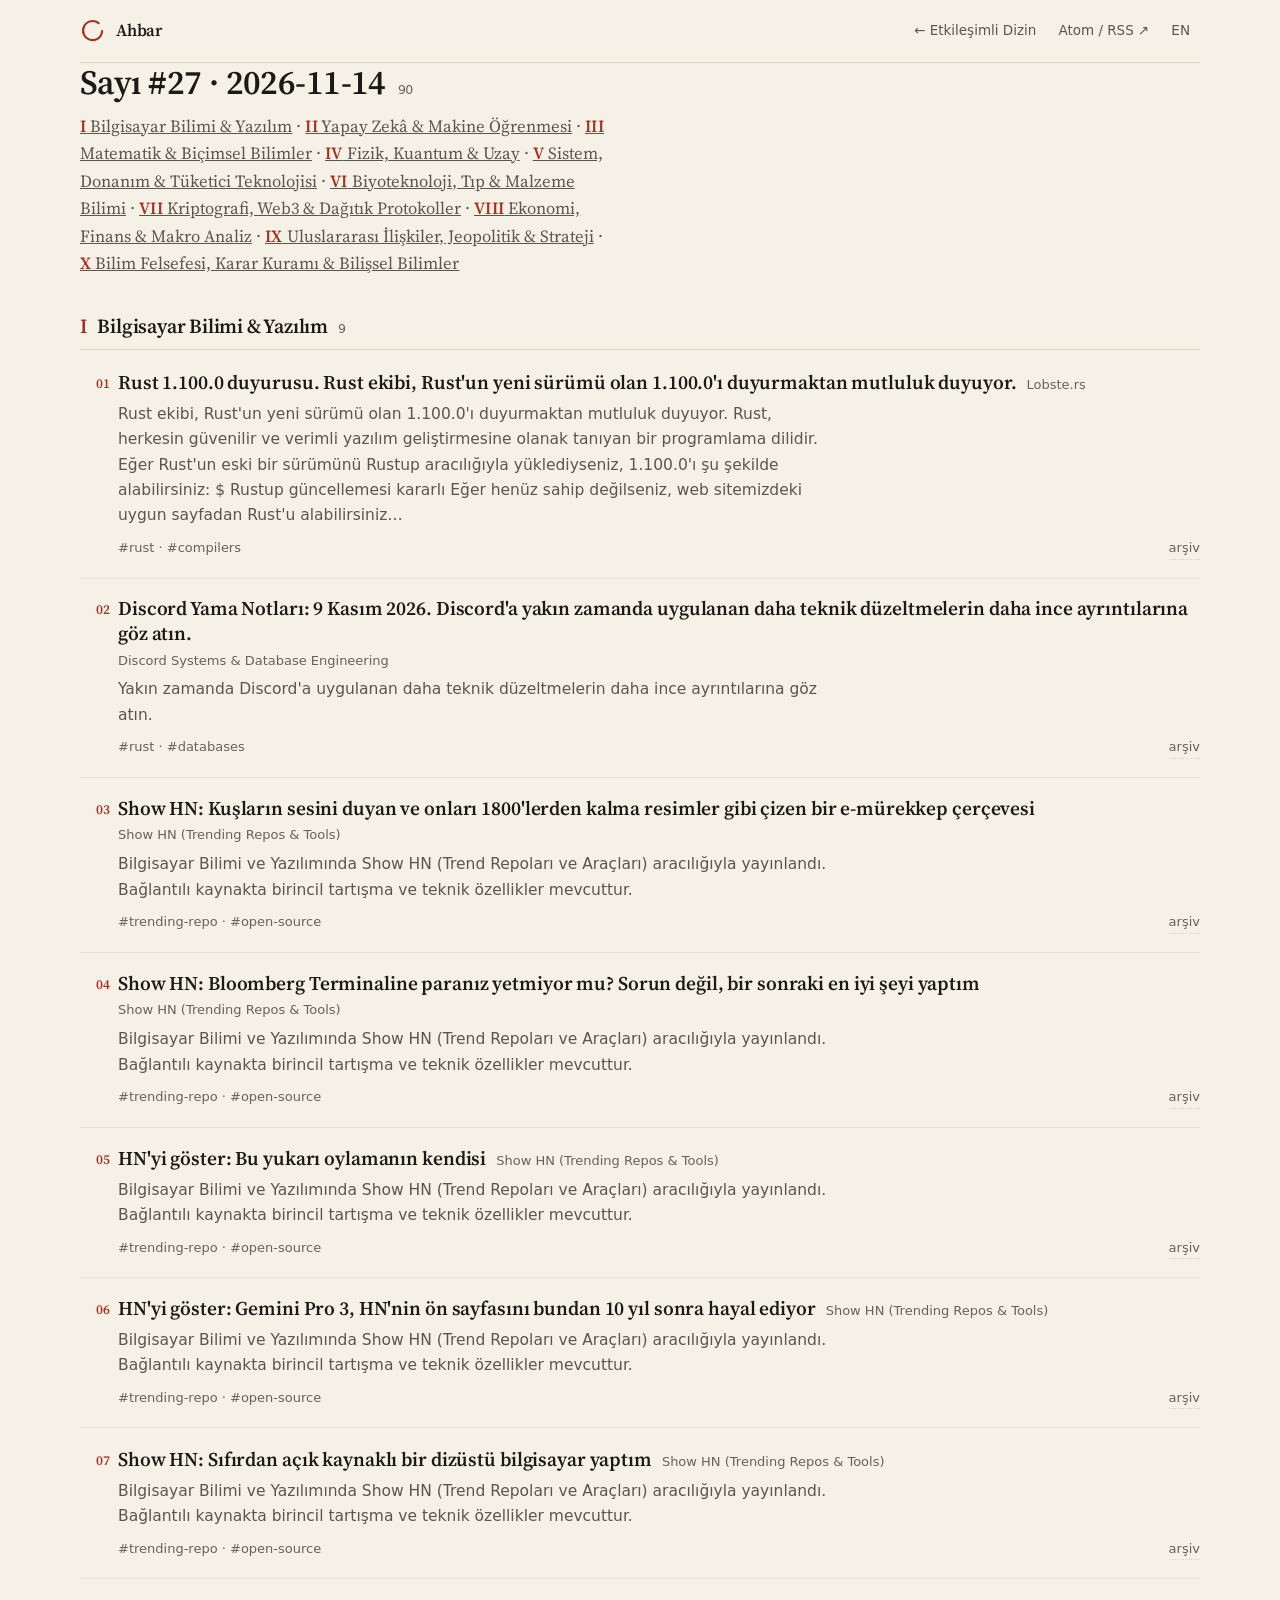
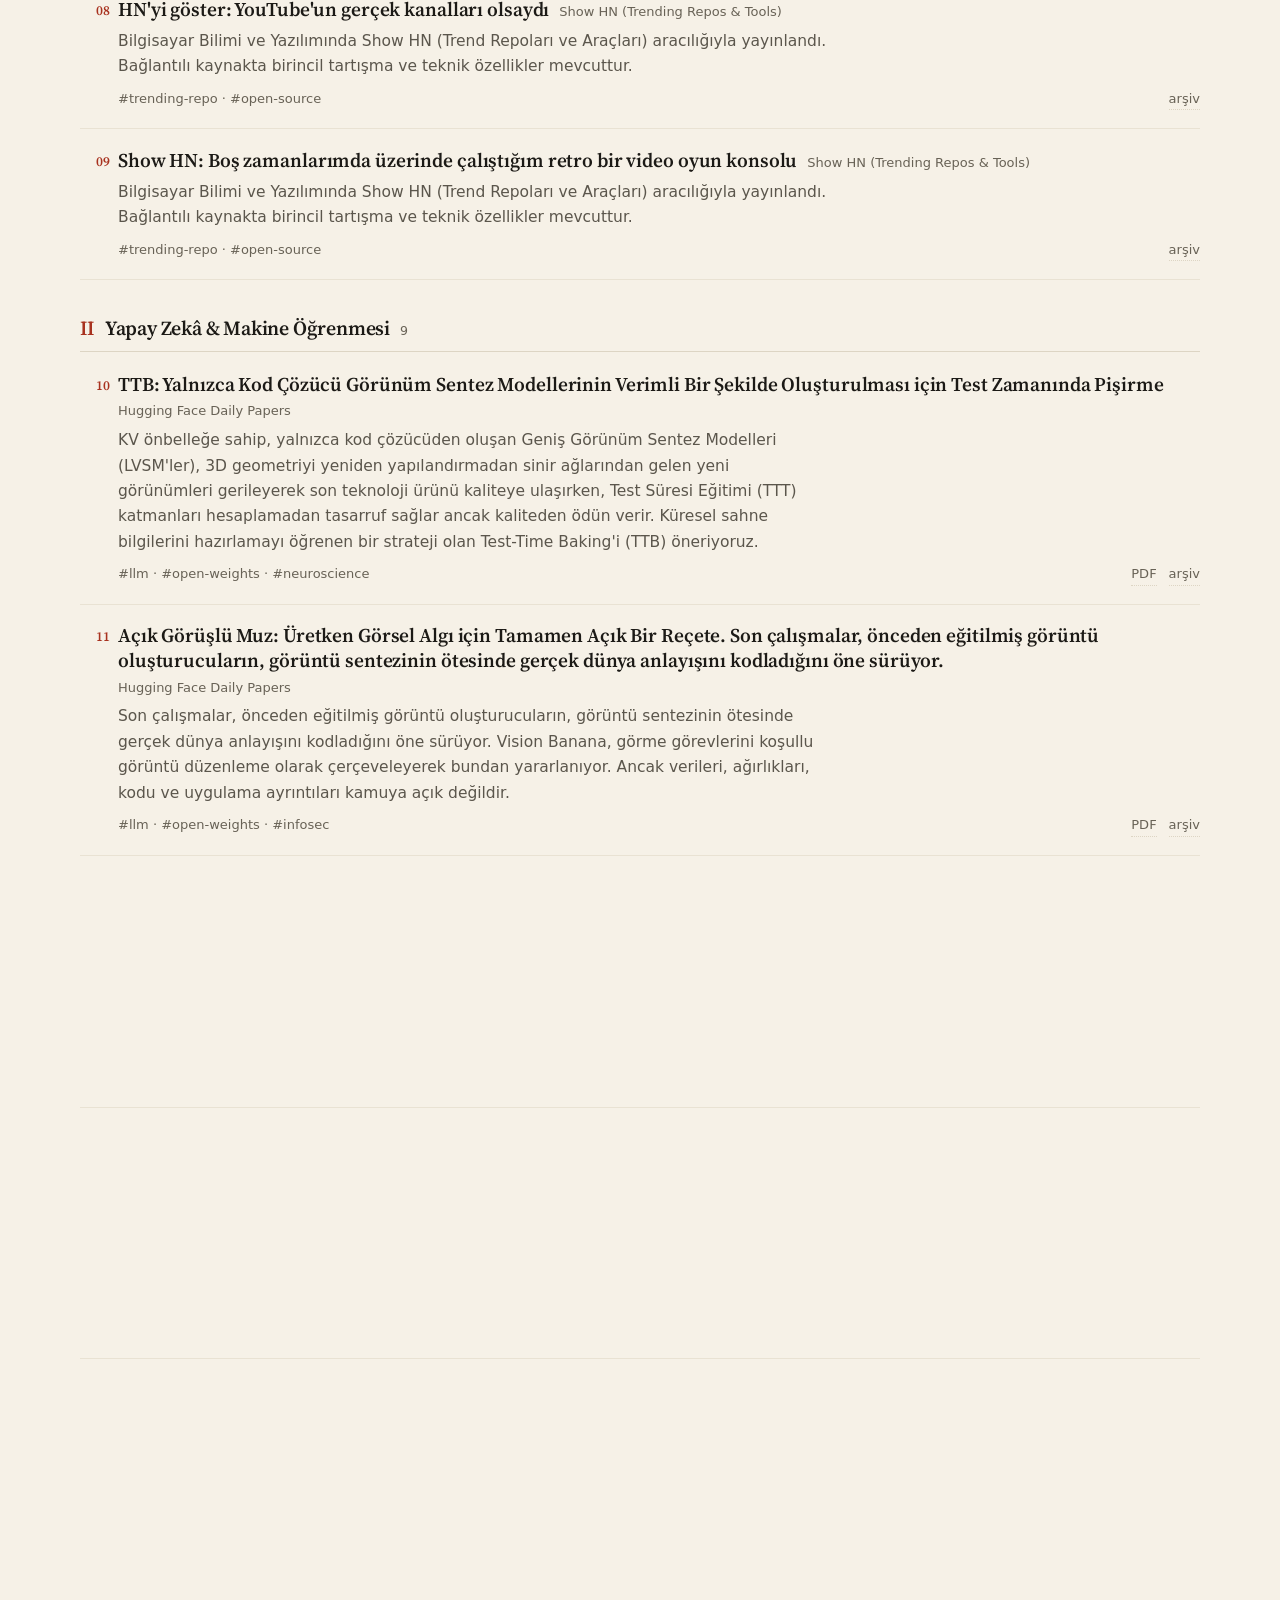
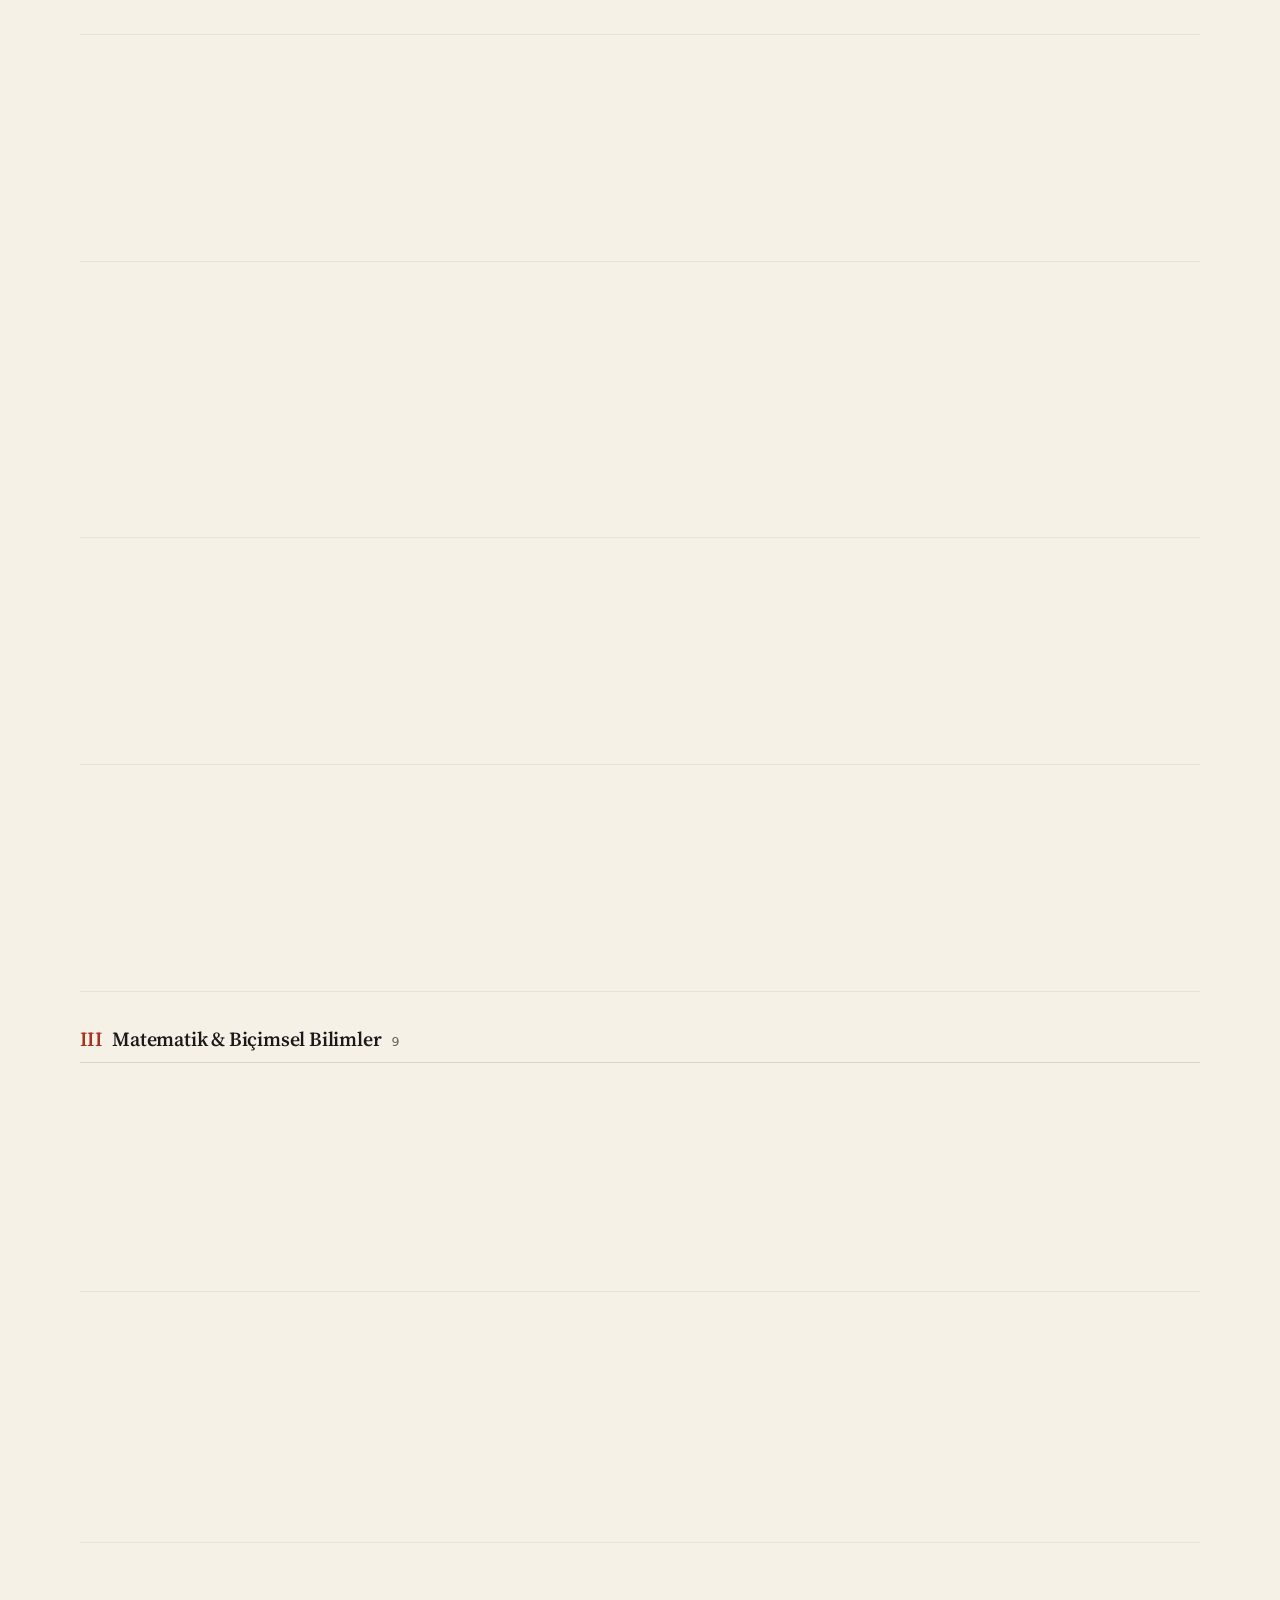
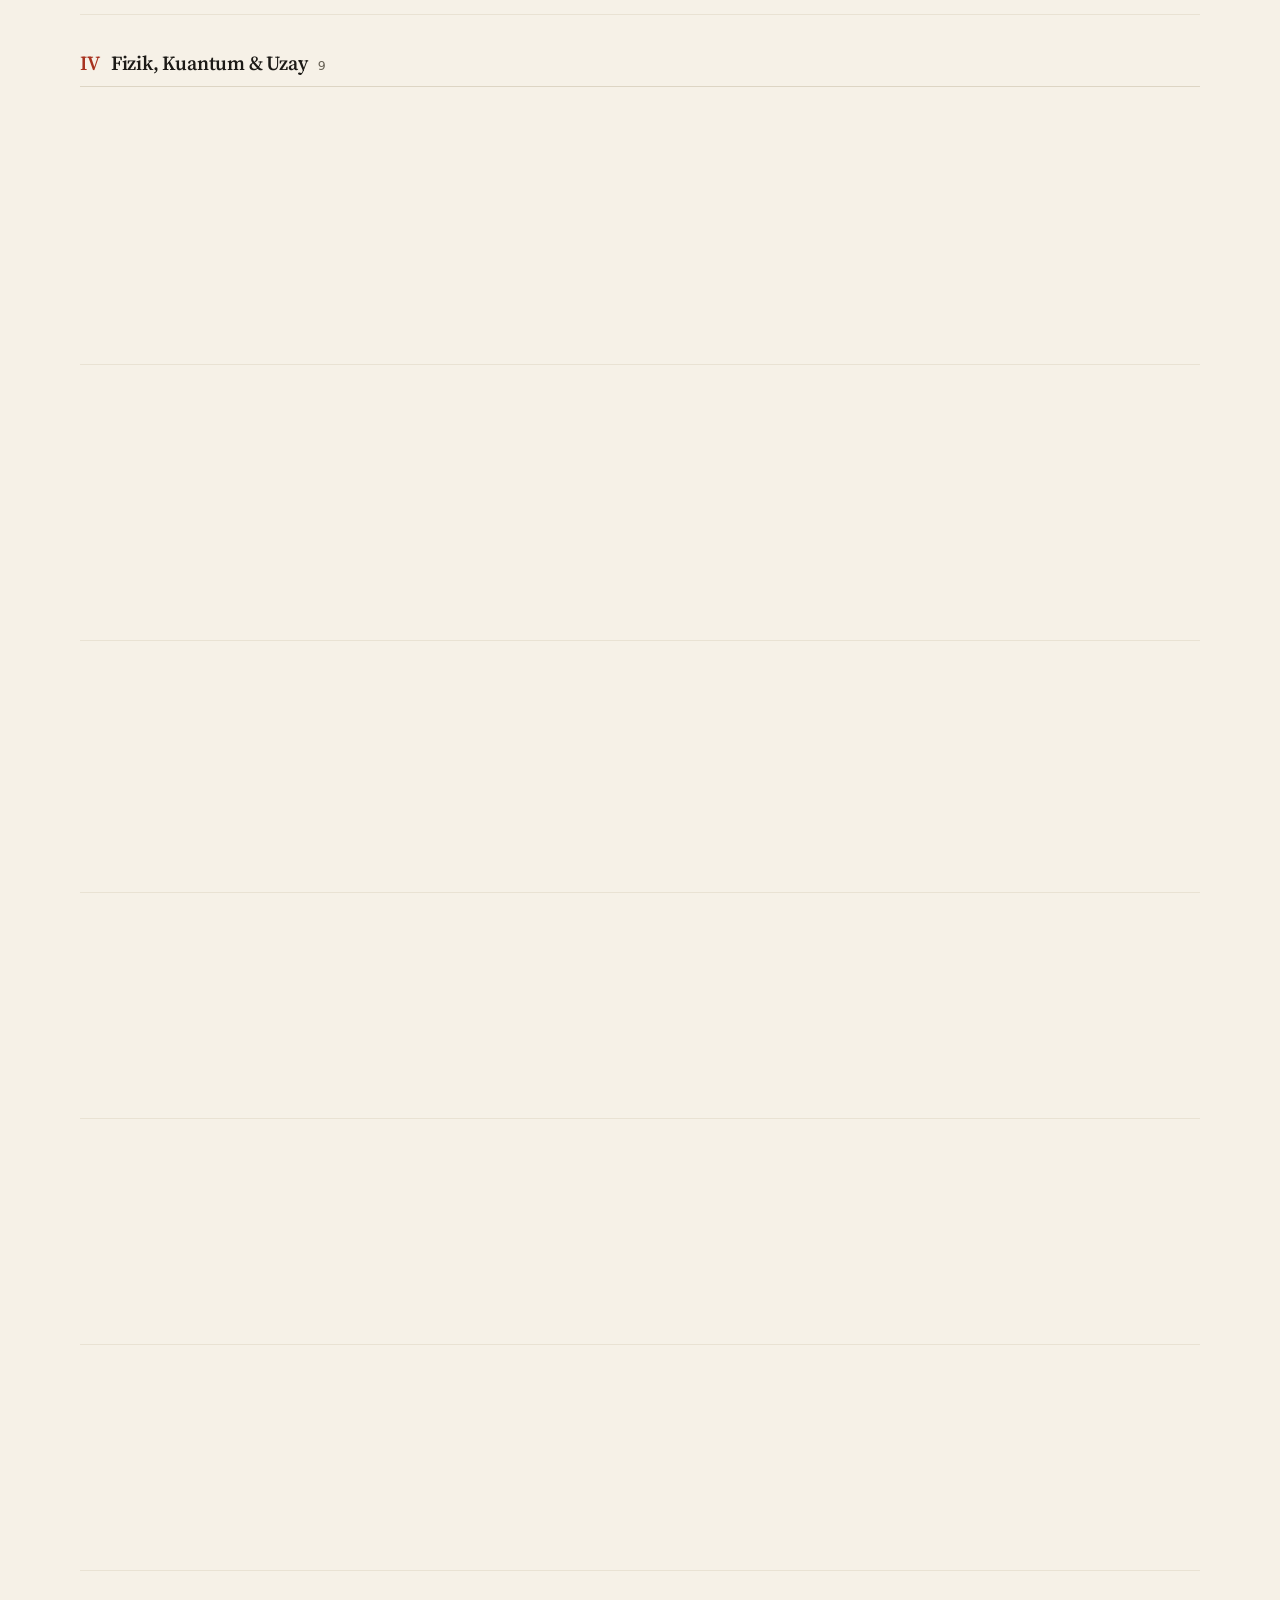
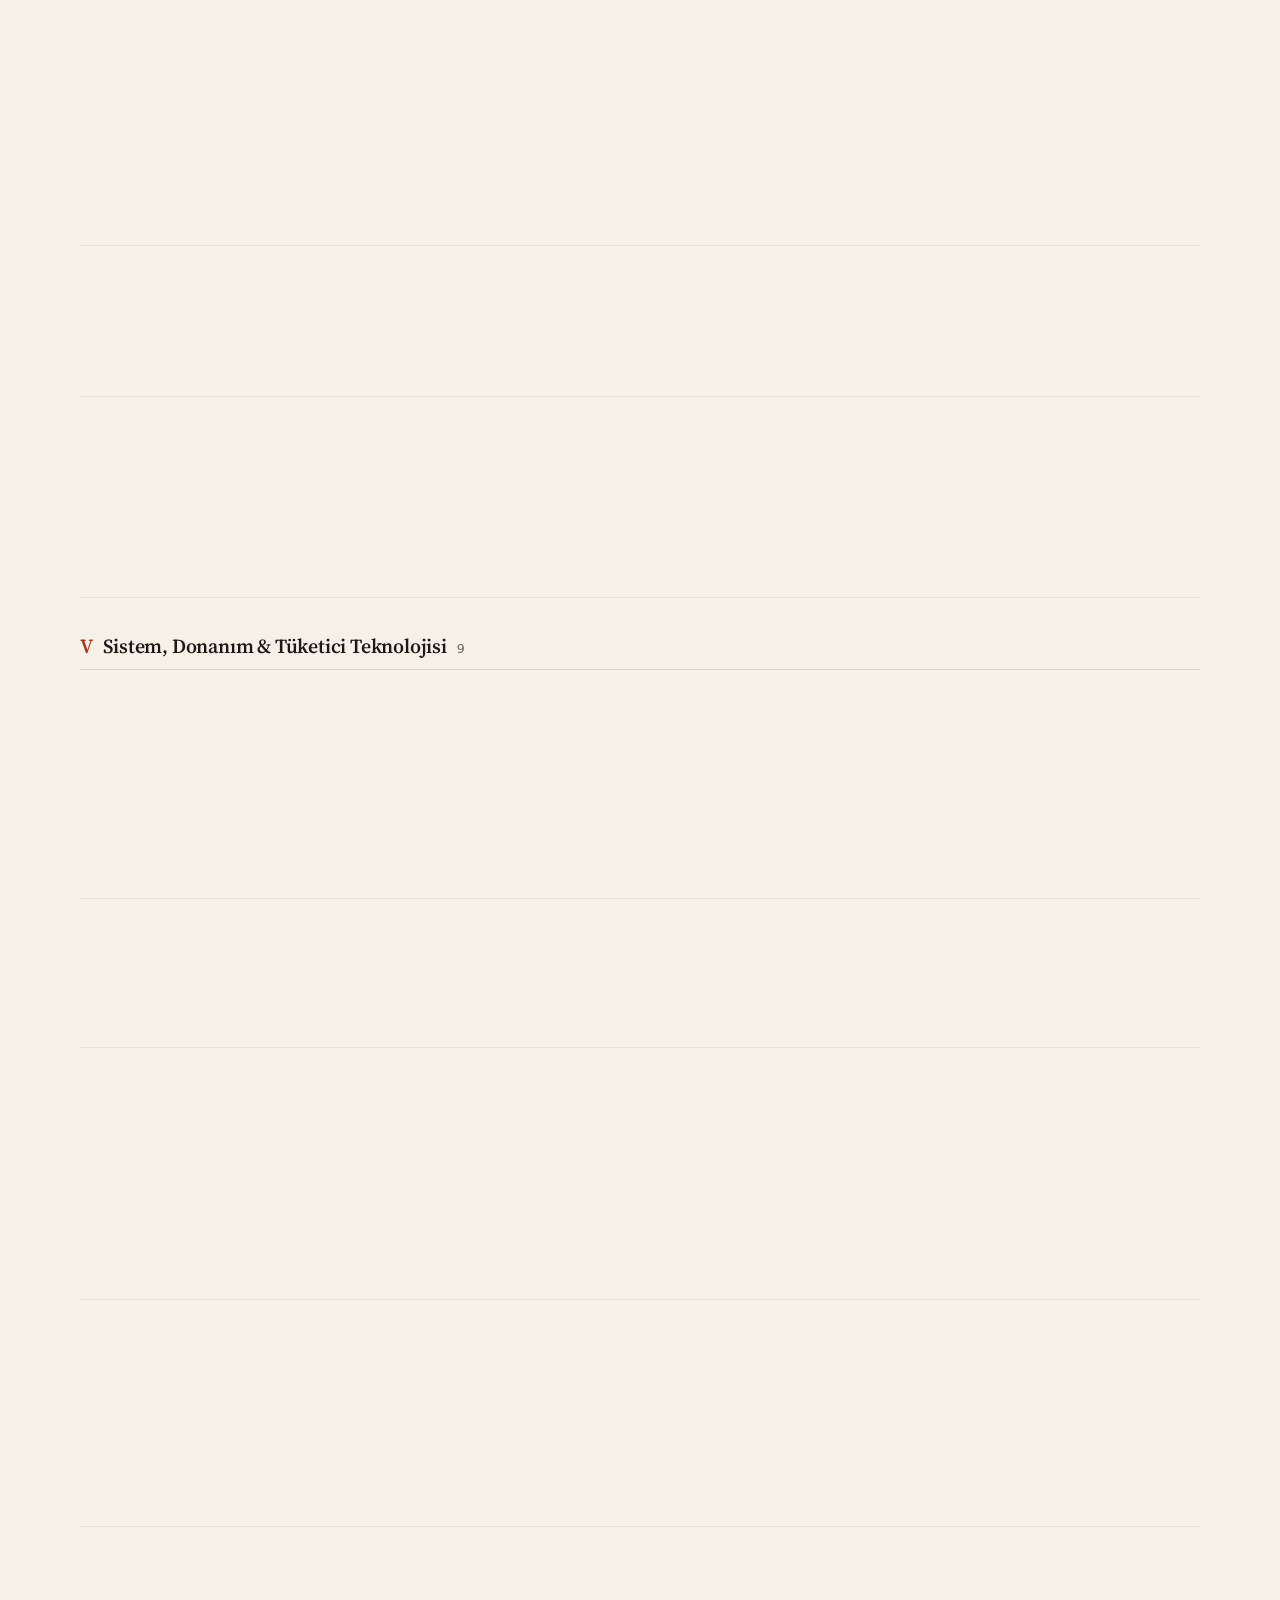
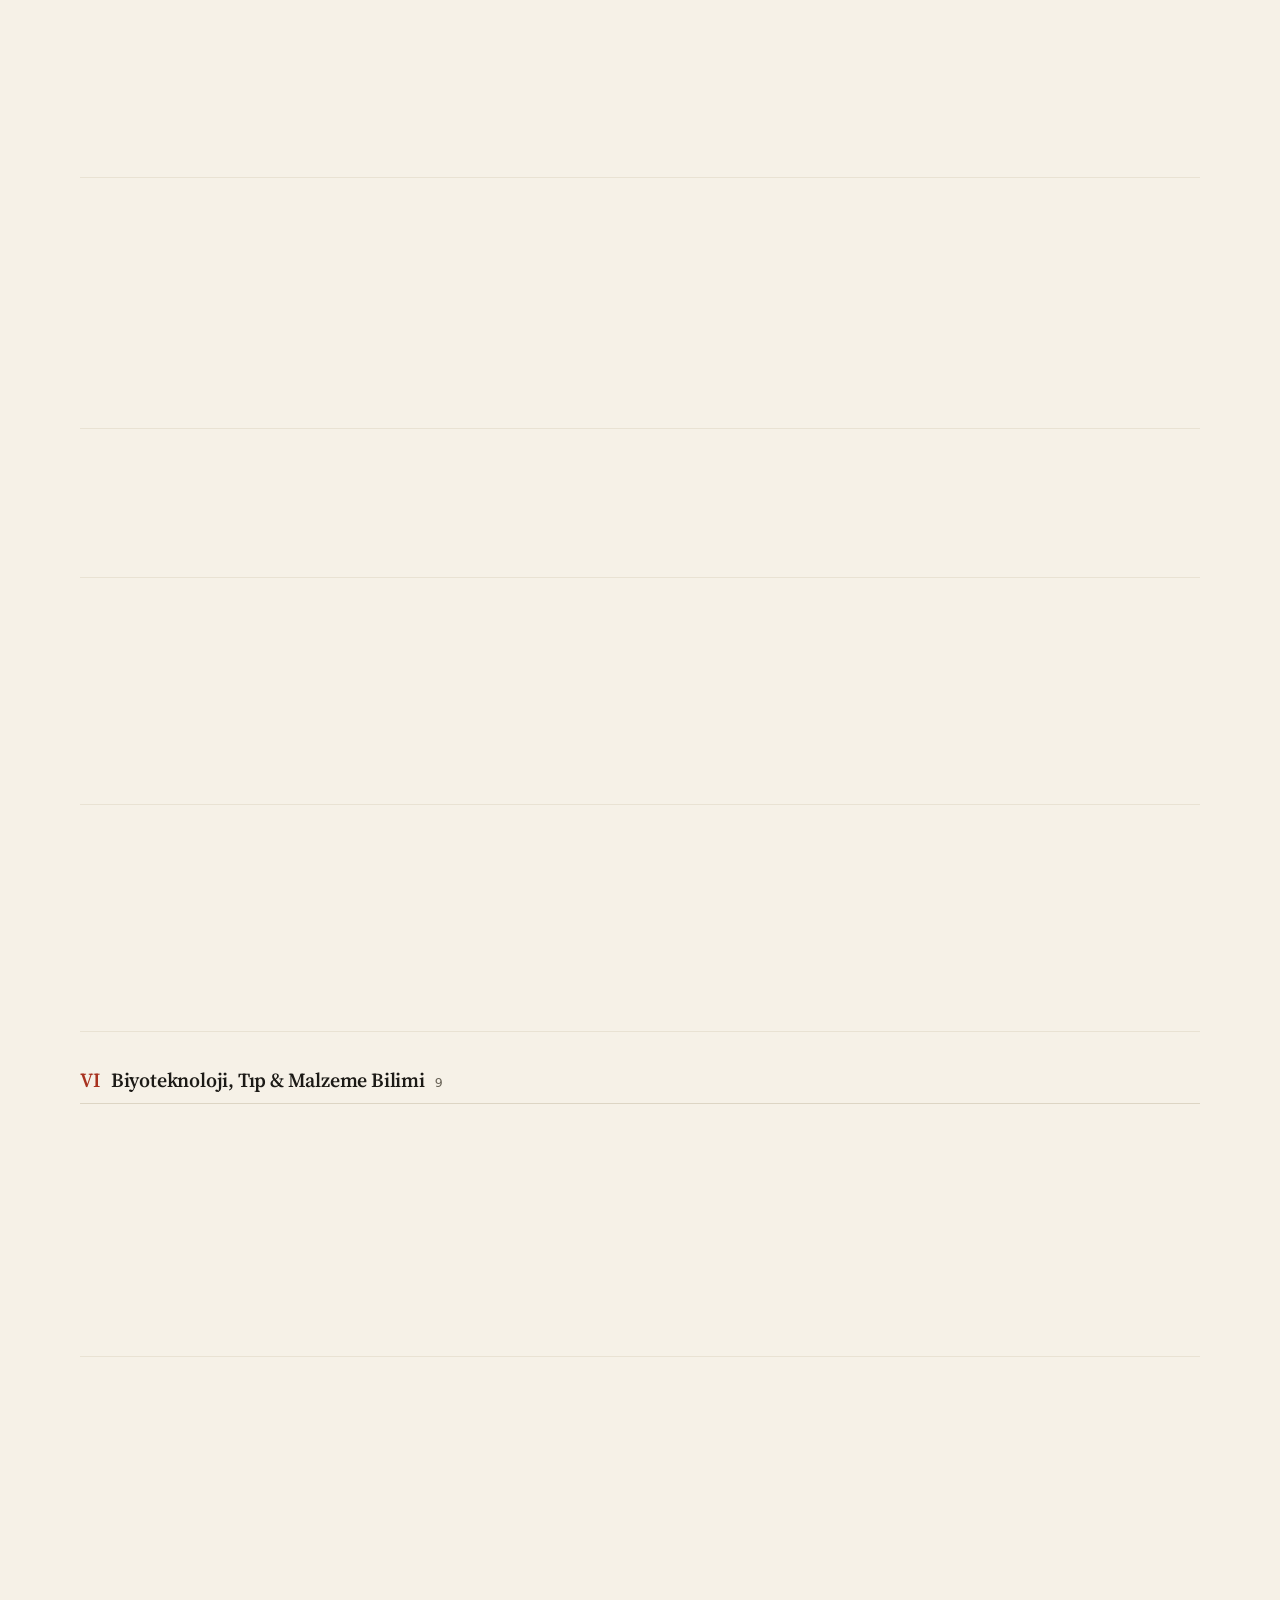
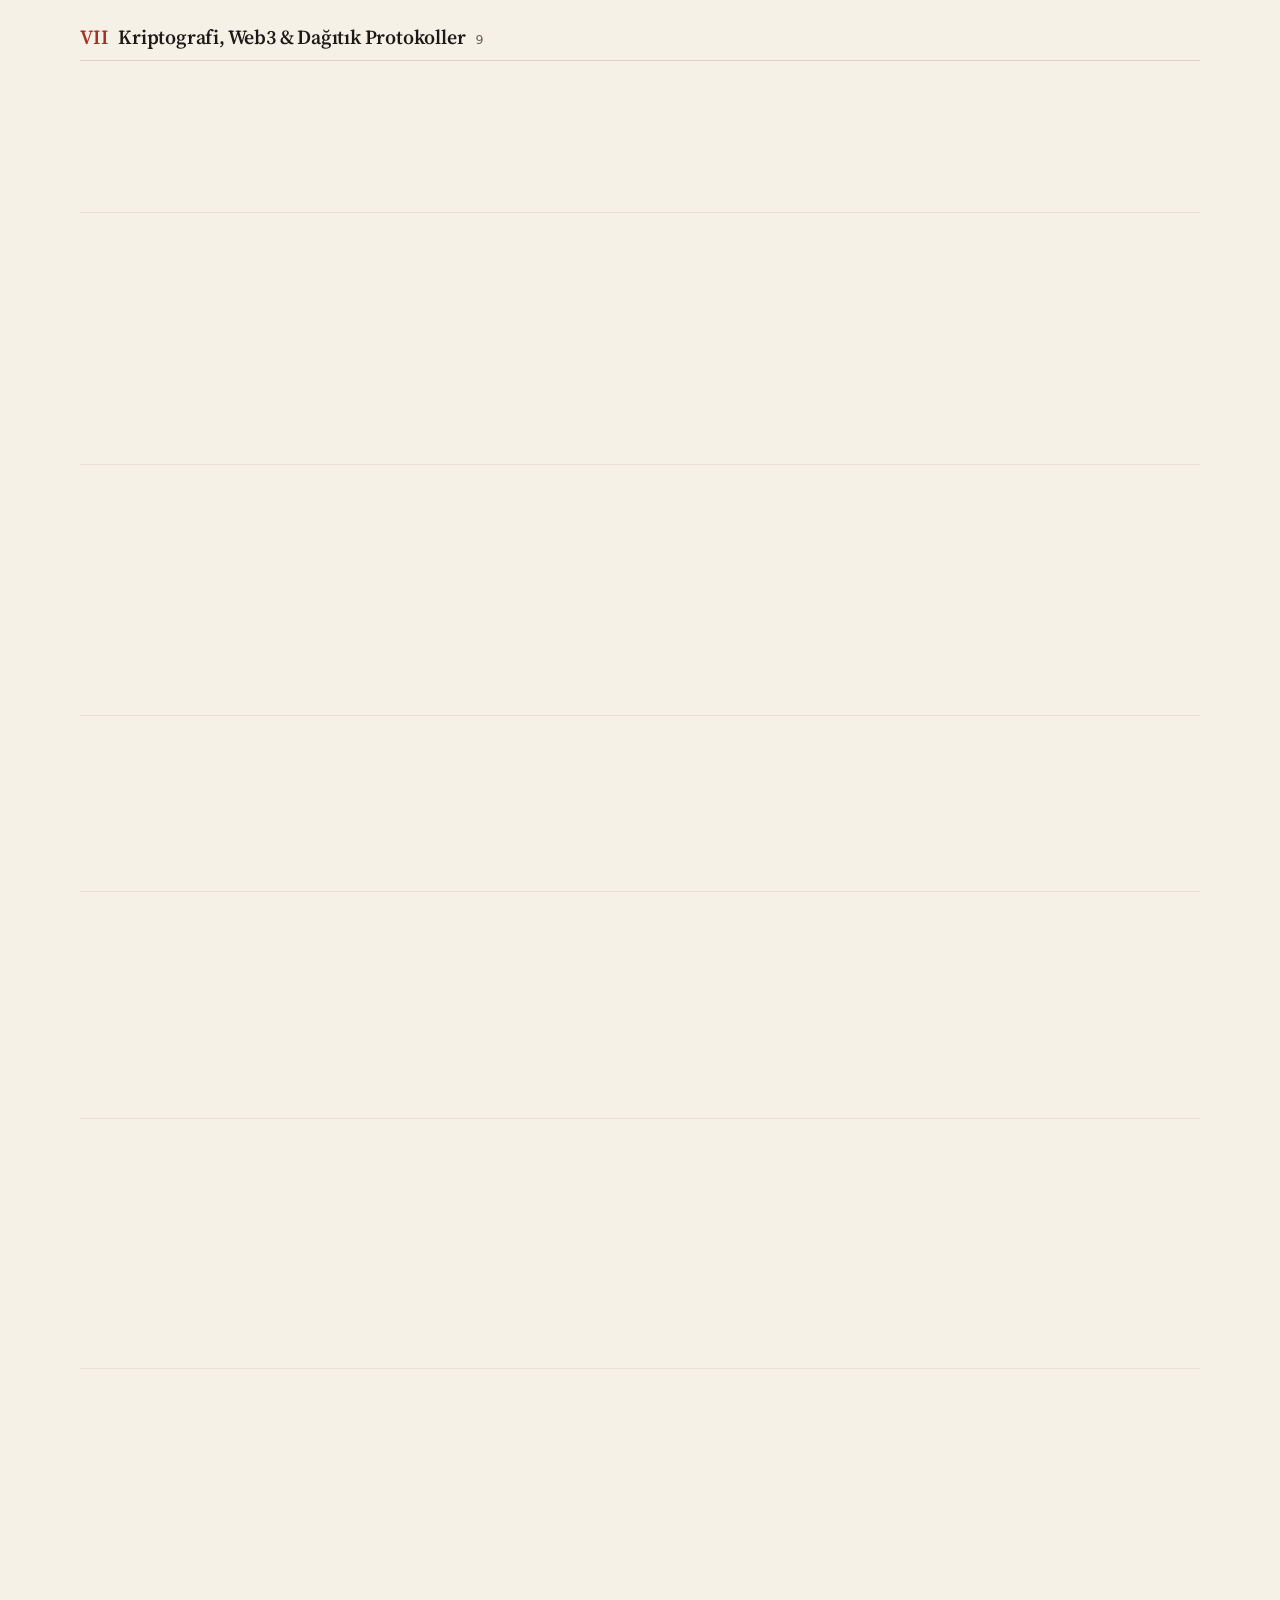
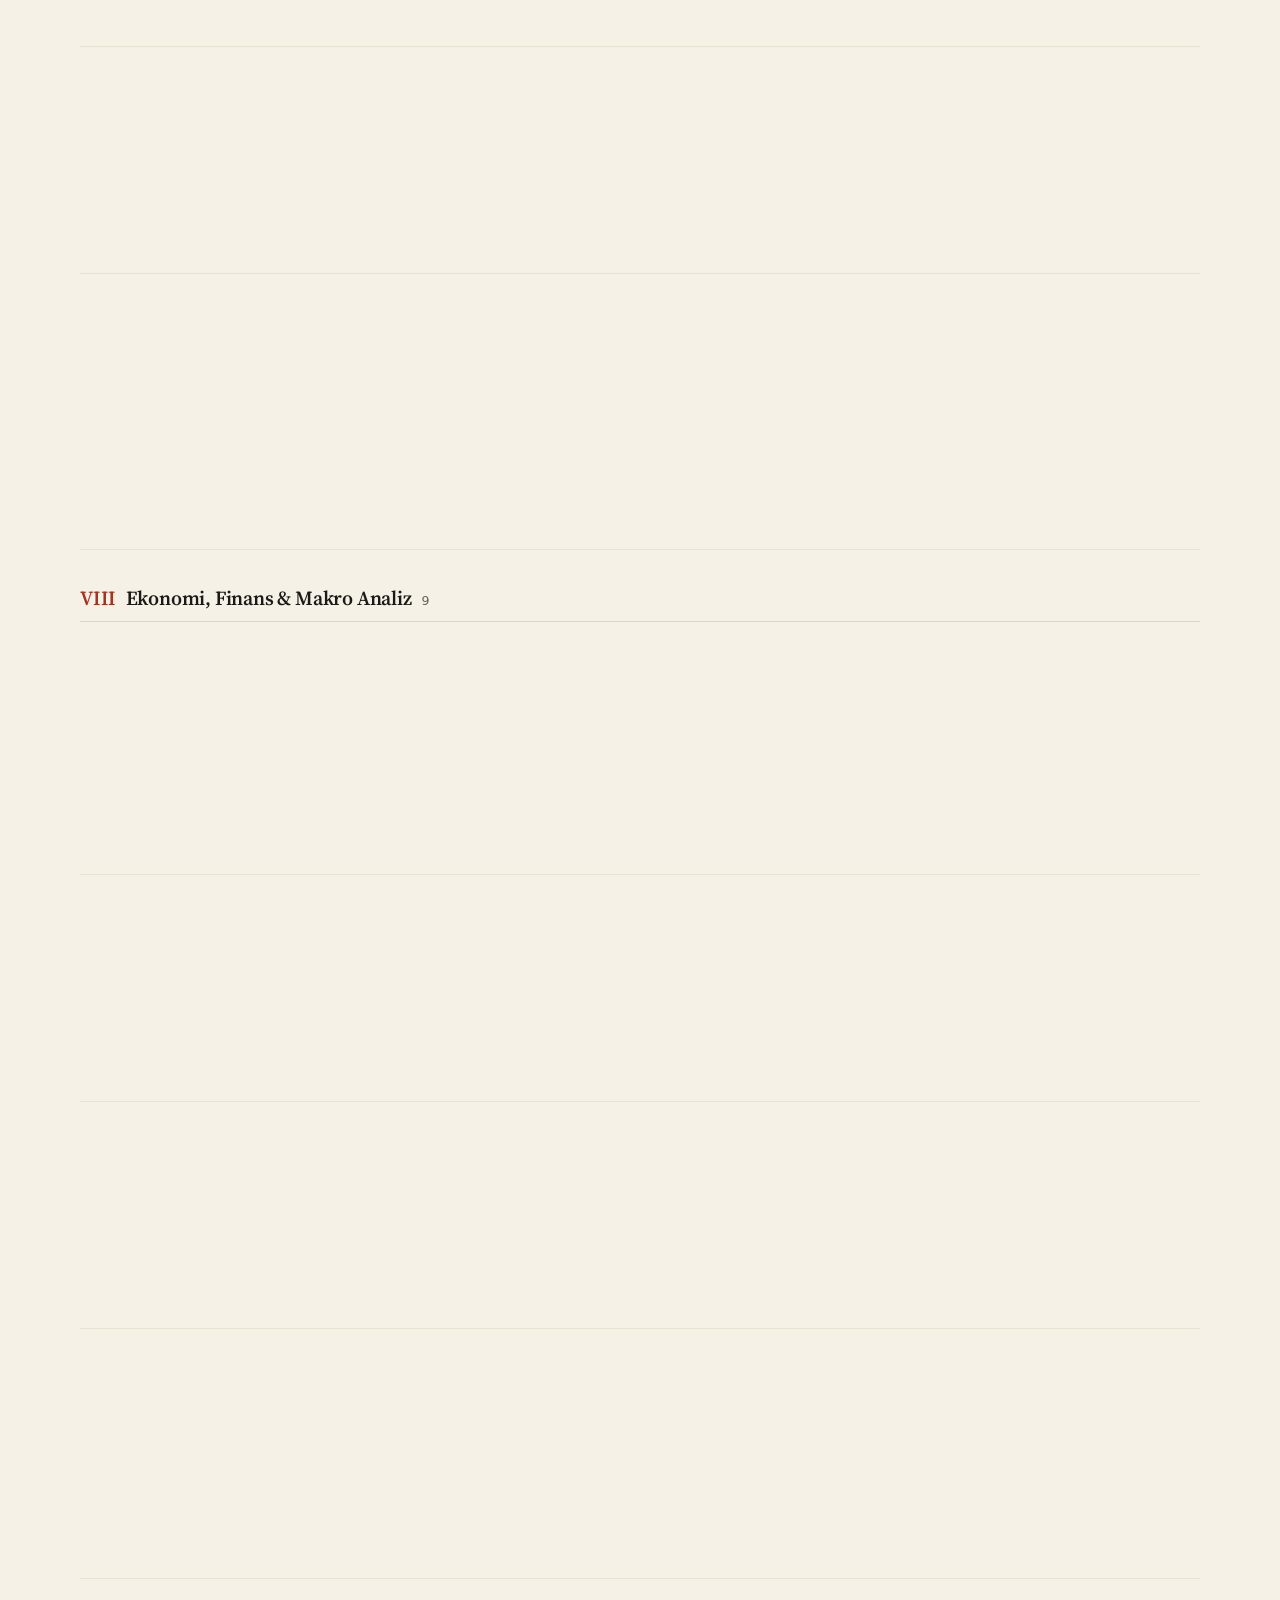
==== k/index.html @ c84d3ea6 "chore(issue): publish daily dispatch for 2026-11-14" ====
<!doctype html>
<html lang="tr" data-theme="light">
<head>
<meta charset="utf-8">
<meta name="viewport" content="width=device-width, initial-scale=1">
<meta http-equiv="Content-Security-Policy" content="default-src 'none'; style-src 'self' 'unsafe-inline'; img-src 'self' data:; font-src 'self'; object-src 'none'; base-uri 'none'">
<title>Ahbar — Sayı #27 (2026-11-14) · Düz Metin Dizini</title>
<link rel="stylesheet" href="../style.css">
</head>
<body class="calm static">
<div class="wrap">
<header class="top">
  <a class="logo" href="../?lang=tr"><svg class="enso" viewBox="0 0 60 60" aria-hidden="true"><path d="M43 12A22 22 0 1 0 51 30"/></svg><span>Ahbar</span></a>
  <nav class="acts">
    <a class="lnk" href="../?lang=tr">← Etkileşimli Dizin</a>
    <a class="lnk" href="../feed.xml">Atom / RSS ↗</a>
    <a class="lnk" href="en/">EN</a>
  </nav>
</header>

<main id="list">
<div class="fieldpage">
<h1 class="ph">Sayı #27 · 2026-11-14 <span class="n">90</span></h1>
<p class="lede"><a href="#sec-cs"><span class="rn">I</span> Bilgisayar Bilimi &amp; Yazılım</a> · <a href="#sec-ai"><span class="rn">II</span> Yapay Zekâ &amp; Makine Öğrenmesi</a> · <a href="#sec-math"><span class="rn">III</span> Matematik &amp; Biçimsel Bilimler</a> · <a href="#sec-physics"><span class="rn">IV</span> Fizik, Kuantum &amp; Uzay</a> · <a href="#sec-systems"><span class="rn">V</span> Sistem, Donanım &amp; Tüketici Teknolojisi</a> · <a href="#sec-bio"><span class="rn">VI</span> Biyoteknoloji, Tıp &amp; Malzeme Bilimi</a> · <a href="#sec-crypto"><span class="rn">VII</span> Kriptografi, Web3 &amp; Dağıtık Protokoller</a> · <a href="#sec-econ"><span class="rn">VIII</span> Ekonomi, Finans &amp; Makro Analiz</a> · <a href="#sec-geopolitics"><span class="rn">IX</span> Uluslararası İlişkiler, Jeopolitik &amp; Strateji</a> · <a href="#sec-philosophy"><span class="rn">X</span> Bilim Felsefesi, Karar Kuramı &amp; Bilişsel Bilimler</a></p>
<section id="sec-cs">
<h2 class="sh"><span class="rn">I</span> Bilgisayar Bilimi &amp; Yazılım <span class="n">9</span></h2>
<div class="recs">
<article class="rec"><div class="no">01</div><div class="rb"><div class="nm"><a class="name" href="https://blog.rust-lang.org/2026/11/12/Rust-1.100.0/" target="_blank" rel="noopener">Rust 1.100.0 duyurusu. Rust ekibi, Rust&#39;un yeni sürümü olan 1.100.0&#39;ı duyurmaktan mutluluk duyuyor.</a> <span class="host">Lobste.rs</span></div><p class="desc">Rust ekibi, Rust&#39;un yeni sürümü olan 1.100.0&#39;ı duyurmaktan mutluluk duyuyor. Rust, herkesin güvenilir ve verimli yazılım geliştirmesine olanak tanıyan bir programlama dilidir. Eğer Rust&#39;un eski bir sürümünü Rustup aracılığıyla yüklediyseniz, 1.100.0&#39;ı şu şekilde alabilirsiniz: $ Rustup güncellemesi kararlı Eğer henüz sahip değilseniz, web sitemizdeki uygun sayfadan Rust&#39;u alabilirsiniz…</p><div class="mt"><span class="itags">#rust · #compilers</span><span class="meta"><a class="arch" href="https://web.archive.org/web/*/https://blog.rust-lang.org/2026/11/12/Rust-1.100.0/" target="_blank" rel="noopener">arşiv</a></span></div></div></article>
<article class="rec"><div class="no">02</div><div class="rb"><div class="nm"><a class="name" href="https://discord.com/blog/discord-patch-notes-november-9-2026" target="_blank" rel="noopener">Discord Yama Notları: 9 Kasım 2026. Discord&#39;a yakın zamanda uygulanan daha teknik düzeltmelerin daha ince ayrıntılarına göz atın.</a> <span class="host">Discord Systems &amp; Database Engineering</span></div><p class="desc">Yakın zamanda Discord&#39;a uygulanan daha teknik düzeltmelerin daha ince ayrıntılarına göz atın.</p><div class="mt"><span class="itags">#rust · #databases</span><span class="meta"><a class="arch" href="https://web.archive.org/web/*/https://discord.com/blog/discord-patch-notes-november-9-2026" target="_blank" rel="noopener">arşiv</a></span></div></div></article>
<article class="rec"><div class="no">03</div><div class="rb"><div class="nm"><a class="name" href="https://github.com/arnegiacomo/fugleramme" target="_blank" rel="noopener">Show HN: Kuşların sesini duyan ve onları 1800&#39;lerden kalma resimler gibi çizen bir e-mürekkep çerçevesi</a> <span class="host">Show HN (Trending Repos &amp; Tools)</span></div><p class="desc">Bilgisayar Bilimi ve Yazılımında Show HN (Trend Repoları ve Araçları) aracılığıyla yayınlandı. Bağlantılı kaynakta birincil tartışma ve teknik özellikler mevcuttur.</p><div class="mt"><span class="itags">#trending-repo · #open-source</span><span class="meta"><a class="arch" href="https://web.archive.org/web/*/https://github.com/arnegiacomo/fugleramme" target="_blank" rel="noopener">arşiv</a></span></div></div></article>
<article class="rec"><div class="no">04</div><div class="rb"><div class="nm"><a class="name" href="https://github.com/DidierRLopes/GamestonkTerminal" target="_blank" rel="noopener">Show HN: Bloomberg Terminaline paranız yetmiyor mu? Sorun değil, bir sonraki en iyi şeyi yaptım</a> <span class="host">Show HN (Trending Repos &amp; Tools)</span></div><p class="desc">Bilgisayar Bilimi ve Yazılımında Show HN (Trend Repoları ve Araçları) aracılığıyla yayınlandı. Bağlantılı kaynakta birincil tartışma ve teknik özellikler mevcuttur.</p><div class="mt"><span class="itags">#trending-repo · #open-source</span><span class="meta"><a class="arch" href="https://web.archive.org/web/*/https://github.com/DidierRLopes/GamestonkTerminal" target="_blank" rel="noopener">arşiv</a></span></div></div></article>
<article class="rec"><div class="no">05</div><div class="rb"><div class="nm"><a class="name" href="http://news.ycombinator.com/vote?for=3742902&amp;dir=up&amp;whence=%6e%65%77%65%73%74" target="_blank" rel="noopener">HN&#39;yi göster: Bu yukarı oylamanın kendisi</a> <span class="host">Show HN (Trending Repos &amp; Tools)</span></div><p class="desc">Bilgisayar Bilimi ve Yazılımında Show HN (Trend Repoları ve Araçları) aracılığıyla yayınlandı. Bağlantılı kaynakta birincil tartışma ve teknik özellikler mevcuttur.</p><div class="mt"><span class="itags">#trending-repo · #open-source</span><span class="meta"><a class="arch" href="https://web.archive.org/web/*/http://news.ycombinator.com/vote?for=3742902&amp;dir=up&amp;whence=%6e%65%77%65%73%74" target="_blank" rel="noopener">arşiv</a></span></div></div></article>
<article class="rec"><div class="no">06</div><div class="rb"><div class="nm"><a class="name" href="https://dosaygo-studio.github.io/hn-front-page-2035/news" target="_blank" rel="noopener">HN&#39;yi göster: Gemini Pro 3, HN&#39;nin ön sayfasını bundan 10 yıl sonra hayal ediyor</a> <span class="host">Show HN (Trending Repos &amp; Tools)</span></div><p class="desc">Bilgisayar Bilimi ve Yazılımında Show HN (Trend Repoları ve Araçları) aracılığıyla yayınlandı. Bağlantılı kaynakta birincil tartışma ve teknik özellikler mevcuttur.</p><div class="mt"><span class="itags">#trending-repo · #open-source</span><span class="meta"><a class="arch" href="https://web.archive.org/web/*/https://dosaygo-studio.github.io/hn-front-page-2035/news" target="_blank" rel="noopener">arşiv</a></span></div></div></article>
<article class="rec"><div class="no">07</div><div class="rb"><div class="nm"><a class="name" href="https://www.byran.ee/posts/creation/" target="_blank" rel="noopener">Show HN: Sıfırdan açık kaynaklı bir dizüstü bilgisayar yaptım</a> <span class="host">Show HN (Trending Repos &amp; Tools)</span></div><p class="desc">Bilgisayar Bilimi ve Yazılımında Show HN (Trend Repoları ve Araçları) aracılığıyla yayınlandı. Bağlantılı kaynakta birincil tartışma ve teknik özellikler mevcuttur.</p><div class="mt"><span class="itags">#trending-repo · #open-source</span><span class="meta"><a class="arch" href="https://web.archive.org/web/*/https://www.byran.ee/posts/creation/" target="_blank" rel="noopener">arşiv</a></span></div></div></article>
<article class="rec"><div class="no">08</div><div class="rb"><div class="nm"><a class="name" href="https://ytch.xyz" target="_blank" rel="noopener">HN&#39;yi göster: YouTube&#39;un gerçek kanalları olsaydı</a> <span class="host">Show HN (Trending Repos &amp; Tools)</span></div><p class="desc">Bilgisayar Bilimi ve Yazılımında Show HN (Trend Repoları ve Araçları) aracılığıyla yayınlandı. Bağlantılı kaynakta birincil tartışma ve teknik özellikler mevcuttur.</p><div class="mt"><span class="itags">#trending-repo · #open-source</span><span class="meta"><a class="arch" href="https://web.archive.org/web/*/https://ytch.xyz" target="_blank" rel="noopener">arşiv</a></span></div></div></article>
<article class="rec"><div class="no">09</div><div class="rb"><div class="nm"><a class="name" href="https://internalregister.github.io/2019/03/14/Homebrew-Console.html" target="_blank" rel="noopener">Show HN: Boş zamanlarımda üzerinde çalıştığım retro bir video oyun konsolu</a> <span class="host">Show HN (Trending Repos &amp; Tools)</span></div><p class="desc">Bilgisayar Bilimi ve Yazılımında Show HN (Trend Repoları ve Araçları) aracılığıyla yayınlandı. Bağlantılı kaynakta birincil tartışma ve teknik özellikler mevcuttur.</p><div class="mt"><span class="itags">#trending-repo · #open-source</span><span class="meta"><a class="arch" href="https://web.archive.org/web/*/https://internalregister.github.io/2019/03/14/Homebrew-Console.html" target="_blank" rel="noopener">arşiv</a></span></div></div></article>
</div>
</section>
<section id="sec-ai">
<h2 class="sh"><span class="rn">II</span> Yapay Zekâ &amp; Makine Öğrenmesi <span class="n">9</span></h2>
<div class="recs">
<article class="rec"><div class="no">10</div><div class="rb"><div class="nm"><a class="name" href="https://arxiv.org/abs/2611.17331" target="_blank" rel="noopener">TTB: Yalnızca Kod Çözücü Görünüm Sentez Modellerinin Verimli Bir Şekilde Oluşturulması için Test Zamanında Pişirme</a> <span class="host">Hugging Face Daily Papers</span></div><p class="desc">KV önbelleğe sahip, yalnızca kod çözücüden oluşan Geniş Görünüm Sentez Modelleri (LVSM&#39;ler), 3D geometriyi yeniden yapılandırmadan sinir ağlarından gelen yeni görünümleri gerileyerek son teknoloji ürünü kaliteye ulaşırken, Test Süresi Eğitimi (TTT) katmanları hesaplamadan tasarruf sağlar ancak kaliteden ödün verir. Küresel sahne bilgilerini hazırlamayı öğrenen bir strateji olan Test-Time Baking&#39;i (TTB) öneriyoruz.</p><div class="mt"><span class="itags">#llm · #open-weights · #neuroscience</span><span class="meta"><a class="arch" href="https://arxiv.org/pdf/2611.17331.pdf" target="_blank" rel="noopener">PDF</a><a class="arch" href="https://web.archive.org/web/*/https://arxiv.org/abs/2611.17331" target="_blank" rel="noopener">arşiv</a></span></div></div></article>
<article class="rec"><div class="no">11</div><div class="rb"><div class="nm"><a class="name" href="https://arxiv.org/abs/2611.15844" target="_blank" rel="noopener">Açık Görüşlü Muz: Üretken Görsel Algı için Tamamen Açık Bir Reçete. Son çalışmalar, önceden eğitilmiş görüntü oluşturucuların, görüntü sentezinin ötesinde gerçek dünya anlayışını kodladığını öne sürüyor.</a> <span class="host">Hugging Face Daily Papers</span></div><p class="desc">Son çalışmalar, önceden eğitilmiş görüntü oluşturucuların, görüntü sentezinin ötesinde gerçek dünya anlayışını kodladığını öne sürüyor. Vision Banana, görme görevlerini koşullu görüntü düzenleme olarak çerçeveleyerek bundan yararlanıyor. Ancak verileri, ağırlıkları, kodu ve uygulama ayrıntıları kamuya açık değildir.</p><div class="mt"><span class="itags">#llm · #open-weights · #infosec</span><span class="meta"><a class="arch" href="https://arxiv.org/pdf/2611.15844.pdf" target="_blank" rel="noopener">PDF</a><a class="arch" href="https://web.archive.org/web/*/https://arxiv.org/abs/2611.15844" target="_blank" rel="noopener">arşiv</a></span></div></div></article>
<article class="rec"><div class="no">12</div><div class="rb"><div class="nm"><a class="name" href="https://arxiv.org/abs/2611.17167" target="_blank" rel="noopener">Aktör mü, Hakim mi, Öğretmen mi? Uzun Ufuk Ajanlarında Karar Modellerini Anlamak</a> <span class="host">Hugging Face Daily Papers</span></div><p class="desc">Karar modelleri, bir soruyu, her biri için olasılığa sahip seçenekler arasından seçim yapmak gibi yazılı bir çıktıyla yanıtlar; böylece bir model, bir aracının eylemlerini seçebilir, önceden gerçekleştirilen eylemleri değerlendirebilir veya pekiştirmeli öğrenmeyle bir politikayı öğretmek için her eylemi puanlayabilir. Önceki çalışmalar, onları esas olarak aktörler olarak incelemiş ve yararlılıklarını ne kadar iyi hareket ettiklerine göre değerlendirmişti. Biz soruyoruz…</p><div class="mt"><span class="itags">#llm · #open-weights · #agents · #reinforcement-learning</span><span class="meta"><a class="arch" href="https://arxiv.org/pdf/2611.17167.pdf" target="_blank" rel="noopener">PDF</a><a class="arch" href="https://web.archive.org/web/*/https://arxiv.org/abs/2611.17167" target="_blank" rel="noopener">arşiv</a></span></div></div></article>
<article class="rec"><div class="no">13</div><div class="rb"><div class="nm"><a class="name" href="https://arxiv.org/abs/2611.17060" target="_blank" rel="noopener">Ropedia Xperience 2: Fiziksel Yapay Zeka Ortamlarını ve Davranışlarını Ölçeklendirmek için Altın Standart</a> <span class="host">Hugging Face Daily Papers</span></div><p class="desc">GPT-6 Astra ve Claude Fable 5.1 gibi büyük temel modellerinin yakın zamanda robotları doğrudan görsel gözlemlerle kontrol ettiği gösterildi. Yine de gerçek dünya ortamlarında uzun vadeli, temas açısından zengin görevlerde kırılgan kalırlar. Daha fazla ilerleme iki tamamlayıcı kaynağa bağlıdır: görevlerin nasıl yerine getirildiğini denetleyen insan davranışının gösterilmesi.</p><div class="mt"><span class="itags">#llm · #open-weights · #robotics</span><span class="meta"><a class="arch" href="https://arxiv.org/pdf/2611.17060.pdf" target="_blank" rel="noopener">PDF</a><a class="arch" href="https://web.archive.org/web/*/https://arxiv.org/abs/2611.17060" target="_blank" rel="noopener">arşiv</a></span></div></div></article>
<article class="rec"><div class="no">14</div><div class="rb"><div class="nm"><a class="name" href="https://arxiv.org/abs/2611.17334" target="_blank" rel="noopener">Çok Modlu Görüntü Kodlamanın Ayrıştırılması. Çok modlu dil modellerinin görsel girdiyi nasıl kodlaması gerektiği tartışmayı sürdürüyor.</a> <span class="host">Hugging Face Daily Papers</span></div><p class="desc">Çok modlu dil modellerinin görsel girdiyi nasıl kodlaması gerektiği tartışmayı sürdürüyor. Çoğu model önceden eğitilmiş bir görüntü kodlayıcı kullanırken, bazı yeni tarifler kodlayıcıyı dil modeliyle sıfırdan eğitiyor veya tamamen kaldırıyor. Görüntü kodlayıcılar üç tasarım seçeneğini bir araya getirir: yukarı yönlü ön eğitimden önce görsel, özel görüntü kapasitesi ve ön…</p><div class="mt"><span class="itags">#llm · #open-weights · #clean-tech</span><span class="meta"><a class="arch" href="https://arxiv.org/pdf/2611.17334.pdf" target="_blank" rel="noopener">PDF</a><a class="arch" href="https://web.archive.org/web/*/https://arxiv.org/abs/2611.17334" target="_blank" rel="noopener">arşiv</a></span></div></div></article>
<article class="rec"><div class="no">15</div><div class="rb"><div class="nm"><a class="name" href="https://arxiv.org/abs/2611.16905" target="_blank" rel="noopener">Pratik ve Ölçeklenebilir SABUN için Faktörlü Tek Taraflı Adam-Moment</a> <span class="host">Hugging Face Daily Papers</span></div><p class="desc">İkinci dereceden optimize ediciler (örneğin, Şampuan, SOAP), Adam/AdamW&#39;ye cazip alternatifler olarak ortaya çıktı ve transformatör eğitiminde AdamW&#39;dan daha hızlı adım başına yakınsama vaat ediyor. Bununla birlikte, uygulamada hala maliyetli olmaya devam ediyorlar ve SOAP bile hala önemli miktarda optimize edici durum belleği ve öz bileşim ek yükü ödüyor. SOAP&#39;ın faydalarının artırılıp artırılamayacağını soruyoruz.</p><div class="mt"><span class="itags">#llm · #open-weights</span><span class="meta"><a class="arch" href="https://arxiv.org/pdf/2611.16905.pdf" target="_blank" rel="noopener">PDF</a><a class="arch" href="https://web.archive.org/web/*/https://arxiv.org/abs/2611.16905" target="_blank" rel="noopener">arşiv</a></span></div></div></article>
<article class="rec"><div class="no">16</div><div class="rb"><div class="nm"><a class="name" href="https://arxiv.org/abs/2611.17336" target="_blank" rel="noopener">Piksellere Dönüş: Gizli Video Yayılımını Piksel Uzayına Kaldırma. Sınır video oluşturma modelleri, videoyu hem uzayda hem de zamanda sıkıştıran bir VAE gizli alanında çalışır.</a> <span class="host">Hugging Face Daily Papers</span></div><p class="desc">Sınır video oluşturma modelleri, videoyu hem uzayda hem de zamanda sıkıştıran bir VAE gizli alanında çalışır. Bu sıkıştırma, eğitimi takip edilebilir hale getirdi ancak artık yüksek çözünürlüklü, kontrol edilebilir ve etkileşimli oluşturmayı sınırlıyor; çözünürlüğün iki katına çıkarılması jeton sayısını dört katına çıkarıyor, koşullar tek tek kareler yerine kare gruplarına uygulanıyor ve her yanıtın beklenmesi gerekiyor.</p><div class="mt"><span class="itags">#llm · #open-weights · #clean-tech · #computer-vision</span><span class="meta"><a class="arch" href="https://arxiv.org/pdf/2611.17336.pdf" target="_blank" rel="noopener">PDF</a><a class="arch" href="https://web.archive.org/web/*/https://arxiv.org/abs/2611.17336" target="_blank" rel="noopener">arşiv</a></span></div></div></article>
<article class="rec"><div class="no">17</div><div class="rb"><div class="nm"><a class="name" href="https://arxiv.org/abs/2611.09567" target="_blank" rel="noopener">TurtLES: Çalkantılı 3D Nöral PDE Suretleri için Büyük Ölçekli Bir Karşılaştırma</a> <span class="host">Hugging Face Daily Papers</span></div><p class="desc">Hesaplamalı akışkan dinamiğini hızlandırmak için makine öğrenimi vekilleri giderek daha fazla kullanılıyor, ancak gerçekçi, zamana bağlı türbülanslı akışları yakalayan kıyaslamaların eksikliği nedeniyle ilerleme sınırlıdır. Yüksek doğrulukta örtülü büyük girdap simülasyonu yoluyla hesaplanan, kesme katmanı geçiş rejimindeki 3 boyutlu türbülanslı silindir izlerinden oluşan 14 TB&#39;lık bir veri seti olan TurtLES&#39;i tanıtıyoruz…</p><div class="mt"><span class="itags">#llm · #open-weights · #analysis-pde · #neuroscience</span><span class="meta"><a class="arch" href="https://arxiv.org/pdf/2611.09567.pdf" target="_blank" rel="noopener">PDF</a><a class="arch" href="https://web.archive.org/web/*/https://arxiv.org/abs/2611.09567" target="_blank" rel="noopener">arşiv</a></span></div></div></article>
<article class="rec"><div class="no">18</div><div class="rb"><div class="nm"><a class="name" href="https://arxiv.org/abs/2611.16009" target="_blank" rel="noopener">JustRUA: GPT-6 Robot Kullanım Ajanlarına İlişkin Kontrollü Bir Çalışma</a> <span class="host">Hugging Face Daily Papers</span></div><p class="desc">GPT-6 Astra, bir robot kolunu doğrudan sabit bir donanım aracılığıyla çalıştırabiliyor ve o günden bu yana RoboDojo&#39;da bu tür robot kullanan ajanların sayısı hızla arttı. Bildirilen sistemler donanım ve test alt kümesi bakımından farklılık gösterir ve çoğu zaman birden fazla tasarımı aynı anda değiştirir, bu nedenle hangi seçimlerin kazanç sağladığını söylemek zordur. Bu tasarımları parçalara ayırıp tek bir çerçevede test ediyoruz.</p><div class="mt"><span class="itags">#llm · #open-weights · #agents · #robotics</span><span class="meta"><a class="arch" href="https://arxiv.org/pdf/2611.16009.pdf" target="_blank" rel="noopener">PDF</a><a class="arch" href="https://web.archive.org/web/*/https://arxiv.org/abs/2611.16009" target="_blank" rel="noopener">arşiv</a></span></div></div></article>
</div>
</section>
<section id="sec-math">
<h2 class="sh"><span class="rn">III</span> Matematik &amp; Biçimsel Bilimler <span class="n">9</span></h2>
<div class="recs">
<article class="rec"><div class="no">19</div><div class="rb"><div class="nm"><a class="name" href="https://arxiv.org/abs/2611.17282v1" target="_blank" rel="noopener">Pozitif Lagrangianların değişmeli kategorisine doğru</a> <span class="host">arXiv Mathematics (NT, CO, AG, LO, AT, GR)</span></div><p class="desc">Bir Calabi-Yau manifoldunun türetilmiş Fukaya kategorisindeki pozitif Lagrange zarları arasındaki bir morfizmin çekirdeğini ve kok çekirdeğini terminal konfigürasyonu belirleyen bir geometrik yapı tanıtıyoruz. Dolayısıyla, eğer yapı her zaman sona eriyorsa, Joyce&#39;un tahmin ettiği gibi, pozitif Lagrange zarlarının tüm alt kategorisi değişmeli olacaktır. Bunu gösteriyoruz ki…</p><div class="mt"><span class="itags">#number-theory · #combinatorics · #high-energy · #algebra-geometry</span><span class="meta"><a class="arch" href="https://arxiv.org/pdf/2611.17282v1.pdf" target="_blank" rel="noopener">PDF</a><a class="arch" href="https://web.archive.org/web/*/https://arxiv.org/abs/2611.17282v1" target="_blank" rel="noopener">arşiv</a></span></div></div></article>
<article class="rec"><div class="no">20</div><div class="rb"><div class="nm"><a class="name" href="https://arxiv.org/abs/2611.17252v1" target="_blank" rel="noopener">İnatçılık Tohumlarını Ekmek: Kalah, PSPACE&#39;i tamamladı. Kalah, mancala ekim oyunları ailesinden klasik bir iki oyunculu oyundur.</a> <span class="host">arXiv Mathematics (NT, CO, AG, LO, AT, GR)</span></div><p class="desc">Kalah, mancala ekim oyunları ailesinden klasik bir iki oyunculu oyundur. Bilgisayarlar birçok standart boyutlu başlangıç ​​pozisyonunu çözdü, ancak büyüyen boyuttaki tahtalarda oyunun karmaşıklığı açık kaldı. Her bir taraftaki çukur sayısının girdinin bir parçası olduğu ve keyfi bir konumun verildiği doğal genellemeyi taş c ile inceliyoruz.</p><div class="mt"><span class="itags">#number-theory · #combinatorics · #algorithms · #decision-theory</span><span class="meta"><a class="arch" href="https://arxiv.org/pdf/2611.17252v1.pdf" target="_blank" rel="noopener">PDF</a><a class="arch" href="https://web.archive.org/web/*/https://arxiv.org/abs/2611.17252v1" target="_blank" rel="noopener">arşiv</a></span></div></div></article>
<article class="rec"><div class="no">21</div><div class="rb"><div class="nm"><a class="name" href="https://arxiv.org/abs/2611.17189v1" target="_blank" rel="noopener">Üniform Littlewood sabitinin süper düzey kümeleri için boyut düşüşü</a> <span class="host">arXiv Mathematics (NT, CO, AG, LO, AT, GR)</span></div><p class="desc"><math display="inline" class="m"><mrow>(x,y)inℝ<sup>2</sup></mrow></math> ve <math display="inline" class="m"><mrow>Q≥ 1</mrow></math> için, <math display="inline" class="m"><mrow>F<sub>Q</sub>(x,y)=Qmin<sub>1≤ q≤ Q</sub>lVert qxrVertlVert qyrVert</mrow></math>&#39;yi ayarlayın; burada <math display="inline" class="m"><mrow>q</mrow></math> pozitif tam sayılara göre değişir ve <math display="inline" class="m"><mrow>lVert·rVert</mrow></math> en yakın tam sayıya olan mesafeyi belirtir. Üniform Littlewood sabitinin <math display="inline" class="m"><mrow>L=limsup<sub>Q→∞</sub>F<sub>Q</sub></mrow></math> pozitif olduğu küme tam Hausdorff boyutuna sahiptir. Bunu her sabit için kanıtlıyoruz…</p><div class="mt"><span class="itags">#number-theory · #combinatorics · #analysis-pde · #post-quantum</span><span class="meta"><a class="arch" href="https://arxiv.org/pdf/2611.17189v1.pdf" target="_blank" rel="noopener">PDF</a><a class="arch" href="https://web.archive.org/web/*/https://arxiv.org/abs/2611.17189v1" target="_blank" rel="noopener">arşiv</a></span></div></div></article>
<article class="rec"><div class="no">22</div><div class="rb"><div class="nm"><a class="name" href="https://arxiv.org/abs/2611.17286v1" target="_blank" rel="noopener">Temsilciler Beklenmediğinde Kurgusal Oyun-Faydalı Maksimize Ediciler: <math display="inline" class="m"><mrow>2</mrow></math>-Aksiyon Oyunlarında Geometrik Bir Analiz</a> <span class="host">arXiv Analysis, PDEs &amp; Probability (AP, PR, NA, OC)</span></div><p class="desc">Kurgusal oyun (FP), oyunlardaki en eski ve en temel öğrenme prosedürlerinden biridir; burada her oyuncu, bağımsız olarak, rakiplerin geçmiş eylemlerinin ampirik dağılımına göre beklenen getiriyi maksimuma çıkararak en iyi tepkiyi seçer. Bununla birlikte, öğrenme aracıları her zaman beklenen faydayı en üst düzeye çıkaranlar olmayabilir: doğrusal olmayan değerlendirme kullanabilirler…</p><div class="mt"><span class="itags">#analysis-pde · #probability-stats · #decision-theory · #optimization</span><span class="meta"><a class="arch" href="https://arxiv.org/pdf/2611.17286v1.pdf" target="_blank" rel="noopener">PDF</a><a class="arch" href="https://web.archive.org/web/*/https://arxiv.org/abs/2611.17286v1" target="_blank" rel="noopener">arşiv</a></span></div></div></article>
<article class="rec"><div class="no">23</div><div class="rb"><div class="nm"><a class="name" href="https://arxiv.org/abs/2611.17247v1" target="_blank" rel="noopener">Fiyat-etkili Martingale optimum taşıma</a> <span class="host">arXiv Analysis, PDEs &amp; Probability (AP, PR, NA, OC)</span></div><p class="desc">Martingale optimal taşıma (MOT), altta yatan ticaretin sürtünmesiz olduğu varsayılarak, vanilya opsiyonlarına göre kalibre edilen opsiyon fiyatları için modelden bağımsız sınırlar sağlar. Bu çalışmada, dinamik ticaretin ikinci dereceden geçici fiyat etkisine neden olduğu durumu ele alıyoruz. İlk olarak, süper riskten korunma fiyatı için bir dualite sonucunu kanıtlıyoruz.</p><div class="mt"><span class="itags">#analysis-pde · #probability-stats · #quant-finance</span><span class="meta"><a class="arch" href="https://arxiv.org/pdf/2611.17247v1.pdf" target="_blank" rel="noopener">PDF</a><a class="arch" href="https://web.archive.org/web/*/https://arxiv.org/abs/2611.17247v1" target="_blank" rel="noopener">arşiv</a></span></div></div></article>
<article class="rec"><div class="no">24</div><div class="rb"><div class="nm"><a class="name" href="https://arxiv.org/abs/2611.17219v1" target="_blank" rel="noopener">Rastgele Zaman Ölçeklerinde Yapıyı Koruyan Sızıntılı Entegrasyon ve Ateşleme Dinamikleri</a> <span class="host">arXiv Analysis, PDEs &amp; Probability (AP, PR, NA, OC)</span></div><p class="desc">Sızdıran entegre et ve ateşle (LIF) nöronu, pasif bir zar yasasını eşikle tetiklenen ateşleme ve sıfırlamayla birleştirir. Bu hibrit nöron modelini sabit girdi altında, rastgele bir Hilger zaman ölçeğinde <math display="inline" class="m"><mrow>mathbbT</mrow></math> formüle ediyoruz. Temel sonucumuz, ilk ani artıştan sonra ateşleme sürelerinin <math display="inline" class="m"><mrow>t<sub>n+1</sub>=Π<sub>\mathbb{T</sub><sup>+</sup>(t<sub>n+T</sub><sub>c</sub>)</mrow></math> karşılanmasıdır, burada <math display="inline" class="m"><mrow>T<sub>c</sub></mrow></math> ...</p><div class="mt"><span class="itags">#analysis-pde · #probability-stats · #neuroscience · #post-quantum</span><span class="meta"><a class="arch" href="https://arxiv.org/pdf/2611.17219v1.pdf" target="_blank" rel="noopener">PDF</a><a class="arch" href="https://web.archive.org/web/*/https://arxiv.org/abs/2611.17219v1" target="_blank" rel="noopener">arşiv</a></span></div></div></article>
<article class="rec"><div class="no">25</div><div class="rb"><div class="nm"><a class="name" href="https://terrytao.wordpress.com/2026/11/13/introducing-mathhelm-a-place-to-discuss-ai-generated-papers/" target="_blank" rel="noopener">MathHelm ile Tanışın: Yapay zeka tarafından oluşturulan makalelerin tartışılacağı bir yer. [Bu, üyeliği bu gönderinin altında listelenen MathHelm bilimsel komitesinin misafir gönderisidir.</a> <span class="host">What&apos;s New (Terence Tao)</span></div><p class="desc">[Bu, üyeliği bu gönderinin altında listelenen MathHelm bilimsel komitesinin misafir gönderisidir. -T.] Matematik, meslektaşlarımızla ve daha geniş halkla yaptığımız düzenli konuşmalara bağlıdır. Fikirleri paylaşmamıza, kolektif anlayışımızı derinleştirmemize, alanın nerede durduğunu görmemize ve bir sonraki adımda neyi keşfedeceğimize karar vermemize yardımcı oluyorlar.</p><div class="mt"><span class="itags">#analysis-pde · #formal-proofs</span><span class="meta"><a class="arch" href="https://web.archive.org/web/*/https://terrytao.wordpress.com/2026/11/13/introducing-mathhelm-a-place-to-discuss-ai-generated-papers/" target="_blank" rel="noopener">arşiv</a></span></div></div></article>
<article class="rec"><div class="no">26</div><div class="rb"><div class="nm"><a class="name" href="https://terrytao.wordpress.com/2026/11/12/247a-notes-4-weighted-estimates-and-pseudodifferential-operators/" target="_blank" rel="noopener">247A, Not 4: Ağırlıklı tahminler ve psödodiferansiyel operatörler</a> <span class="host">What&apos;s New (Terence Tao)</span></div><p class="desc">— 1. Ağırlıklı eşitsizlikler — Önceki notlarda, bir ölçü uzayı üzerinde doğrusal veya alt doğrusal bir operatör aldık ve aşağıdaki gibi haritalama özellikleri oluşturduk. Bu tahminler, yüksekliğinin ve genişliğinin yüksekliği ve genişliği tarafından nasıl kontrol edildiğine ilişkin bilgileri ortaya çıkarır. Ancak, bu tahminler nerede olduğunu göstermez […]</p><div class="mt"><span class="itags">#analysis-pde · #formal-proofs</span><span class="meta"><a class="arch" href="https://web.archive.org/web/*/https://terrytao.wordpress.com/2026/11/12/247a-notes-4-weighted-estimates-and-pseudodifferential-operators/" target="_blank" rel="noopener">arşiv</a></span></div></div></article>
<article class="rec"><div class="no">27</div><div class="rb"><div class="nm"><a class="name" href="https://terrytao.wordpress.com/2026/11/11/lean-grimoire/" target="_blank" rel="noopener">Yalın Grimoire. Temmuz ayında, bir dizi matematiksel görselleştirme uygulaması oluşturmak için modern kodlama aracılarını kullanmayı denemeye başladım.</a> <span class="host">What&apos;s New (Terence Tao)</span></div><p class="desc">Temmuz ayında, bir dizi matematiksel görselleştirme uygulaması oluşturmak için modern kodlama aracılarını kullanmayı denemeye başladım. Son birkaç ayda yaşanan aşırı yoğun olaylar nedeniyle bu projeleri bir kenara bırakmak zorunda kaldım; ancak yakın zamanda başlattığım böyle bir proje üzerinde çalışmak için biraz zaman buldum […]</p><div class="mt"><span class="itags">#analysis-pde · #formal-proofs · #logic · #agents</span><span class="meta"><a class="arch" href="https://web.archive.org/web/*/https://terrytao.wordpress.com/2026/11/11/lean-grimoire/" target="_blank" rel="noopener">arşiv</a></span></div></div></article>
</div>
</section>
<section id="sec-physics">
<h2 class="sh"><span class="rn">IV</span> Fizik, Kuantum &amp; Uzay <span class="n">9</span></h2>
<div class="recs">
<article class="rec"><div class="no">28</div><div class="rb"><div class="nm"><a class="name" href="https://arxiv.org/abs/2611.17335v1" target="_blank" rel="noopener">NiO&#39;da sonlu momentumda uzun ömürlü, ışıkla çalışan bimagnonlar. Işık, rezonansla yönlendirilen fononlar da dahil olmak üzere, manyetik düzeni ve onun uyarımlarını ultra hızlı zaman ölçeklerinde manipüle edebilir.</a> <span class="host">arXiv Quantum &amp; Condensed Matter (quant-ph, cond-mat)</span></div><p class="desc">Işık, rezonansla yönlendirilen fononlar da dahil olmak üzere, manyetik düzeni ve onun uyarımlarını ultra hızlı zaman ölçeklerinde manipüle edebilir. Antiferromıknatıslarda ışık aynı zamanda ilişkili magnon çiftleri veya bimagnonlar da oluşturabilir. Sönümleri ayrıntılı olarak ölçülen ve modellenen tek magnonların aksine, bu tür korelasyonların ömrü, etkileşimleri ve bozulması hakkında çok az şey bilinmektedir.</p><div class="mt"><span class="itags">#quantum-computing · #condensed-matter · #materials-science · #optics-photonics</span><span class="meta"><a class="arch" href="https://arxiv.org/pdf/2611.17335v1.pdf" target="_blank" rel="noopener">PDF</a><a class="arch" href="https://web.archive.org/web/*/https://arxiv.org/abs/2611.17335v1" target="_blank" rel="noopener">arşiv</a></span></div></div></article>
<article class="rec"><div class="no">29</div><div class="rb"><div class="nm"><a class="name" href="https://arxiv.org/abs/2611.17265v1" target="_blank" rel="noopener">Sonlu anahtar güvenlik sınırlarına göre karşılaştırılan, gerçek zamanlı anahtar teslimi özelliğine sahip, konuşlandırılmış dört şehirli dolaşma tabanlı QKD ağı</a> <span class="host">arXiv Quantum &amp; Condensed Matter (quant-ph, cond-mat)</span></div><p class="desc">Kuantum anahtar dağıtımı (QKD), güvenliği hesaplamalı varsayımlardan ziyade fizik yasalarına dayanan, paylaşılan gizli anahtarlar üretir. Batı Slovakya&#39;daki dört şehri konuşlandırılmış telekomünikasyon fiberi üzerinden birbirine bağlayan Slovak ulusal kuantum iletişim altyapısının dolaşıklığa dayalı bölümünü rapor ediyoruz. Polarizasyonla dolaşmış fotonlar…</p><div class="mt"><span class="itags">#quantum-computing · #condensed-matter · #optics-photonics · #rust</span><span class="meta"><a class="arch" href="https://arxiv.org/pdf/2611.17265v1.pdf" target="_blank" rel="noopener">PDF</a><a class="arch" href="https://web.archive.org/web/*/https://arxiv.org/abs/2611.17265v1" target="_blank" rel="noopener">arşiv</a></span></div></div></article>
<article class="rec"><div class="no">30</div><div class="rb"><div class="nm"><a class="name" href="https://arxiv.org/abs/2611.17260v1" target="_blank" rel="noopener">Mekanik osilatörlerle yerçekimsel uyumsuzluk modellerinin interferometrik olmayan testleri</a> <span class="host">arXiv Quantum &amp; Condensed Matter (quant-ph, cond-mat)</span></div><p class="desc">Kuantum yerçekiminin neden olduğu eşevresizliğin fenomenolojik modelleri, interferometrik ölçümlere dayanmayan deneylerde bile gözlemlenebilir etkiler bırakabilir. Sırasıyla deforme olmuş göreceli simetrilere, stokastik metrik dalgalanmalara ve stokastik genelleştirilmiş belirsizlik ilkesine dayanan bu tür üç modeli inceliyoruz ve bunların tümü eşevresizliği tetikliyor.</p><div class="mt"><span class="itags">#quantum-computing · #condensed-matter · #astrophysics · #clean-tech</span><span class="meta"><a class="arch" href="https://arxiv.org/pdf/2611.17260v1.pdf" target="_blank" rel="noopener">PDF</a><a class="arch" href="https://web.archive.org/web/*/https://arxiv.org/abs/2611.17260v1" target="_blank" rel="noopener">arşiv</a></span></div></div></article>
<article class="rec"><div class="no">31</div><div class="rb"><div class="nm"><a class="name" href="https://arxiv.org/abs/2611.17250v1" target="_blank" rel="noopener">Sonlu boyutlu parametre tahmini altında 1D Gauss modülasyonlu CV-QKD&#39;nin uygulanması</a> <span class="host">arXiv Quantum &amp; Condensed Matter (quant-ph, cond-mat)</span></div><p class="desc">Sürekli değişken kuantum anahtar dağıtımı (CV-QKD), yüksek gizli anahtar oranları ve tutarlı optik iletişim sistemleriyle basit entegrasyon sunan, kuantum güvenli iletişimler için umut verici bir teknolojidir. Geleneksel Gauss modülasyonlu CV-QKD, bilgileri her iki optik alan dörtlüsünde kodlayarak durum hazırlığı gereksinimlerini artırır.</p><div class="mt"><span class="itags">#quantum-computing · #condensed-matter · #optics-photonics</span><span class="meta"><a class="arch" href="https://arxiv.org/pdf/2611.17250v1.pdf" target="_blank" rel="noopener">PDF</a><a class="arch" href="https://web.archive.org/web/*/https://arxiv.org/abs/2611.17250v1" target="_blank" rel="noopener">arşiv</a></span></div></div></article>
<article class="rec"><div class="no">32</div><div class="rb"><div class="nm"><a class="name" href="https://arxiv.org/abs/2611.17182v1" target="_blank" rel="noopener">Alt sistem simetri korumalı topolojik fazlar için kafes tepki teorisi</a> <span class="host">arXiv Quantum &amp; Condensed Matter (quant-ph, cond-mat)</span></div><p class="desc">Kafes tepki teorisini kullanarak alt sistem simetri korumalı topolojik (SSPT) aşamaları incelemek için bir çerçeve geliştiriyoruz. Küresel simetriler, alt sistem simetrileri ve daha genel modüle edilmiş simetriler dahil olmak üzere kudit sistemleri üzerindeki genel mikroskobik <math display="inline" class="m"><mrow>X</mrow></math> tipi simetri eylemlerinden uzay-zaman kafes ölçüm alanlarının sistematik bir inşasıyla başlıyoruz. Bir g verildi…</p><div class="mt"><span class="itags">#quantum-computing · #condensed-matter · #high-energy · #post-quantum</span><span class="meta"><a class="arch" href="https://arxiv.org/pdf/2611.17182v1.pdf" target="_blank" rel="noopener">PDF</a><a class="arch" href="https://web.archive.org/web/*/https://arxiv.org/abs/2611.17182v1" target="_blank" rel="noopener">arşiv</a></span></div></div></article>
<article class="rec"><div class="no">33</div><div class="rb"><div class="nm"><a class="name" href="https://scottaaronson.blog/?p=10318" target="_blank" rel="noopener">Dana&#39;nın OpenAI&#39;nin Benzersiz Oyunlar Varsayımına ilişkin kanıtı hakkındaki konuşması şimdi YouTube&#39;da!</a> <span class="host">Shtetl-Optimized (Scott Aaronson)</span></div><p class="desc">&quot;Mathocalypse&quot; yazımda, eşim Dana&#39;nın (~2009&#39;dan bu yana, onu tanıdığım süre boyunca Subhash Khot&#39;un Benzersiz Oyunlar Varsayımı üzerinde çalıştığını) son birkaç haftadır (Berkeley&#39;deki Simons Enstitüsü&#39;nde ücretli izinliyken) zamanının tamamını OpenAI&#39;nin son zamanlardaki kanıtlarını anlamak için çalışarak harcadığından bahsetmiştim.</p><div class="mt"><span class="itags">#quantum-computing · #algorithms</span><span class="meta"><a class="arch" href="https://web.archive.org/web/*/https://scottaaronson.blog/?p=10318" target="_blank" rel="noopener">arşiv</a></span></div></div></article>
<article class="rec"><div class="no">34</div><div class="rb"><div class="nm"><a class="name" href="https://scottaaronson.blog/?p=10270" target="_blank" rel="noopener">Konuyla ilgili podcast&#39;ler: Bölüm III, Brian Greene ile. Her zaman olduğu gibi, 2x hızı şiddetle tavsiye ediyorum, bu da sözlü kusurlarımı bir şekilde telafi ediyor!</a> <span class="host">Shtetl-Optimized (Scott Aaronson)</span></div><p class="desc">Her zaman olduğu gibi, 2x hızı şiddetle tavsiye ediyorum, bu da sözlü kusurlarımı bir şekilde telafi ediyor! Yeni! Daha fazla podcast düşmeye devam ediyor! Bu, yapay zeka hizalama araştırmacısı Roman Yampolskiy ile ilgili, yani... yapay zeka hizalaması, artı Mathocalypse, artı kuantum hesaplama, artı evrenin bir simülasyon olup olmadığı ve başka ne olduğunu unuttum!</p><div class="mt"><span class="itags">#quantum-computing · #algorithms</span><span class="meta"><a class="arch" href="https://web.archive.org/web/*/https://scottaaronson.blog/?p=10270" target="_blank" rel="noopener">arşiv</a></span></div></div></article>
<article class="rec"><div class="no">35</div><div class="rb"><div class="nm"><a class="name" href="https://www.nature.com/articles/s41567-026-03524-9" target="_blank" rel="noopener">Sadece yayınlayın. Doğa Fiziği, Çevrimiçi yayınlandı: 13 Kasım 2026; doi:10.1038/s41567-026-03524-9 Yayınlayın</a> <span class="host">Nature Physics</span></div><p class="desc">Doğa Fiziği, Çevrimiçi yayınlandı: 13 Kasım 2026; doi:10.1038/s41567-026-03524-9 Yayınlayın</p><div class="mt"><span class="itags">#quantum-physics · #optics-photonics</span><span class="meta"><a class="arch" href="https://web.archive.org/web/*/https://www.nature.com/articles/s41567-026-03524-9" target="_blank" rel="noopener">arşiv</a></span></div></div></article>
<article class="rec"><div class="no">36</div><div class="rb"><div class="nm"><a class="name" href="https://www.nature.com/articles/s41567-026-03499-7" target="_blank" rel="noopener">Elmas mesafesindeki kuantum kanallarının optimum öğrenimi</a> <span class="host">Nature Physics</span></div><p class="desc">Doğa Fiziği, Çevrimiçi yayınlandı: 12 Kasım 2026; doi:10.1038/s41567-026-03499-7 Kuantum kanalları, hem üniter evrim hem de ölçüm dahil olmak üzere kuantum durumlarının evrimini tanımlamak için kullanılabilir. Artık bilinmeyen bir kanalı herhangi bir sabit doğrulukla öğrenmek için gereken en uygun kullanım sayısı bulunmuştur.</p><div class="mt"><span class="itags">#quantum-physics · #optics-photonics</span><span class="meta"><a class="arch" href="https://web.archive.org/web/*/https://www.nature.com/articles/s41567-026-03499-7" target="_blank" rel="noopener">arşiv</a></span></div></div></article>
</div>
</section>
<section id="sec-systems">
<h2 class="sh"><span class="rn">V</span> Sistem, Donanım &amp; Tüketici Teknolojisi <span class="n">9</span></h2>
<div class="recs">
<article class="rec"><div class="no">37</div><div class="rb"><div class="nm"><a class="name" href="https://lwn.net/Articles/1107472/" target="_blank" rel="noopener">Cuma günü için güvenlik güncellemeleri</a> <span class="host">LWN.net (Linux &amp; Kernel Engineering)</span></div><p class="desc">Güvenlik güncellemeleri AlmaLinux tarafından yayınlanmıştır (.NET 10.0, .NET 8.0, .NET 9.0, firefox, gcc, grafana, grafana-pcp, gstreamer1, gstreamer1-plugins-base, java-1.8.0-openjdk, kernel, kernel-rt, libimobiledevice, mingw-libpng, nginx:1.24, nodejs:22, nodejs:24, perl-CGI, perl-DBI, qt5-qtbase, Tigervnc, vim ve xorg-x11-server), Debian (apache2, c-ares, linux-6.1…</p><div class="mt"><span class="itags">#kernel-os · #performance · #rust · #databases</span><span class="meta"><a class="arch" href="https://web.archive.org/web/*/https://lwn.net/Articles/1107472/" target="_blank" rel="noopener">arşiv</a></span></div></div></article>
<article class="rec"><div class="no">38</div><div class="rb"><div class="nm"><a class="name" href="https://chipsandcheese.com/p/hot-chips-2026-intels-crescent-island" target="_blank" rel="noopener">Sıcak Cips 2026: Intel&#39;in Hilal Adası. Her şeyi uygun fiyatlı hale getirmekle ilgili her şey</a> <span class="host">Chips and Cheese (Microarchitecture Deep-Dives)</span></div><p class="desc">Her şeyi uygun fiyatlı hale getirmekle ilgili her şey</p><div class="mt"><span class="itags">#computer-architecture · #semiconductors</span><span class="meta"><a class="arch" href="https://web.archive.org/web/*/https://chipsandcheese.com/p/hot-chips-2026-intels-crescent-island" target="_blank" rel="noopener">arşiv</a></span></div></div></article>
<article class="rec"><div class="no">39</div><div class="rb"><div class="nm"><a class="name" href="http://www.brendangregg.com/blog//2025-05-01/doom-gpu-flame-graphs.html" target="_blank" rel="noopener">Doom GPU Alev Grafikleri</a> <span class="host">Brendan Gregg (Systems Performance &amp; eBPF)</span></div><p class="desc">Yapay zekanın kaynak maliyetlerinin yarıya indirildiğini ve bunun gezegen ve endüstri için ne anlama gelebileceğini hayal edin; aşırı tahminlere dayanarak, bu tür tasarrufların ABD&#39;nin toplam enerji kullanımını 2030&#39;a kadar %10&#39;un üzerinde azaltabileceğini düşünün. Intel olarak, AI Alev Grafikleri adı verilen, AI maliyetlerini azaltmaya yardımcı olacak yeni bir analiz aracı oluşturuyoruz: AI hızlandırıcıyı veya GPU donanım savaşını gösteren bir görselleştirme…</p><div class="mt"><span class="itags">#kernel-os · #performance · #compilers · #combinatorics</span><span class="meta"><a class="arch" href="https://web.archive.org/web/*/http://www.brendangregg.com/blog//2025-05-01/doom-gpu-flame-graphs.html" target="_blank" rel="noopener">arşiv</a></span></div></div></article>
<article class="rec"><div class="no">40</div><div class="rb"><div class="nm"><a class="name" href="https://lwn.net/Articles/1107152/" target="_blank" rel="noopener">Polo ile tanışın: Wayland MATE dizgicisi</a> <span class="host">LWN.net (Linux &amp; Kernel Engineering)</span></div><p class="desc">Kerem Söke, MATE Masaüstü Ortamı için Wayland dizgicisi Polo&#39;nun 1.0 sürümünü duyurdu: Buradaki fikir, masaüstünü farklı bir dizgiciye uyacak şekilde değiştirmek yerine, MATE&#39;in X11&#39;deki davranışına mümkün olduğunca yakın davranmasını sağlamaktır. [...] Pencere yönetimi, metacity, çalışma alanları, döşeme, XWayland, pano ve klip yöneticisi desteği, çoklu monitör…</p><div class="mt"><span class="itags">#kernel-os · #performance</span><span class="meta"><a class="arch" href="https://web.archive.org/web/*/https://lwn.net/Articles/1107152/" target="_blank" rel="noopener">arşiv</a></span></div></div></article>
<article class="rec"><div class="no">41</div><div class="rb"><div class="nm"><a class="name" href="https://arxiv.org/abs/2611.17042v1" target="_blank" rel="noopener">Doğrulanabilir Yapay Zeka Altyapısı: Kanıt Maliyetleri Nereye Gidiyor ve Donanım Nasıl Yardımcı Olabilir?</a> <span class="host">arXiv Systems &amp; Architecture (cs.OS, cs.AR, cs.NI, cs.PF)</span></div><p class="desc">Büyük dil modelleri ve diğer dönüştürücü tabanlı modeller tarafından desteklenenler de dahil olmak üzere yapay zeka hizmetlerinin kullanıcıları, çıkarım ve eğitimin, özel modelleri veya verileri açığa çıkarmadan beyan edilen hesaplamayı takip edeceğine dair güvenceye ihtiyaç duyar. Sıfır bilgi kanıtları bu güvenceyi sağlayabilir ancak kanıt oluşturma pahalı olmaya devam ediyor. Donanım hızlandırma sıfırlandı…</p><div class="mt"><span class="itags">#computer-architecture · #kernel-os · #cryptography · #ml-theory</span><span class="meta"><a class="arch" href="https://arxiv.org/pdf/2611.17042v1.pdf" target="_blank" rel="noopener">PDF</a><a class="arch" href="https://web.archive.org/web/*/https://arxiv.org/abs/2611.17042v1" target="_blank" rel="noopener">arşiv</a></span></div></div></article>
<article class="rec"><div class="no">42</div><div class="rb"><div class="nm"><a class="name" href="https://arxiv.org/abs/2611.16311v1" target="_blank" rel="noopener">Yıldırım Kanalını Zorla Kapatmanın Maliyeti Nedir? 974.000 Kanal Kapanışından Kanıtlar, 2018-2026</a> <span class="host">arXiv Systems &amp; Architecture (cs.OS, cs.AR, cs.NI, cs.PF)</span></div><p class="desc">Bitcoin&#39;in Lightning ödeme ağı, ücretleri ve gecikmeleri operatörlerine ait olan, önceden imzalanmış işlemler yoluyla işbirliği içinde kapatılamayan bir kanalın fonlarını iade ediyor. Bu ücret tasarımı değiştiriliyor: Bitcoin Core 31.0, temel alınan bellek havuzu kuralı bağlantı kanallarını kaldırdı ve Lightning spesifikasyonu, Mayıs 2026&#39;da sıfır ücret taahhütlerini benimsedi.</p><div class="mt"><span class="itags">#computer-architecture · #kernel-os · #cryptography · #networking</span><span class="meta"><a class="arch" href="https://arxiv.org/pdf/2611.16311v1.pdf" target="_blank" rel="noopener">PDF</a><a class="arch" href="https://web.archive.org/web/*/https://arxiv.org/abs/2611.16311v1" target="_blank" rel="noopener">arşiv</a></span></div></div></article>
<article class="rec"><div class="no">43</div><div class="rb"><div class="nm"><a class="name" href="https://arstechnica.com/security/2026/11/vulnerability-that-lets-hackers-ssh-into-linux-devices-is-under-active-exploitation/" target="_blank" rel="noopener">Bilgisayar korsanlarının SSH&#39;nin Linux cihazlarına girmesine izin veren güvenlik açığı aktif olarak istismar ediliyor</a> <span class="host">Ars Technica (Applied Tech &amp; Hardware)</span></div><p class="desc">Alpine&#39;ın belirli yapılandırmaları etkilenir. Diğer dağıtımlar da olabilir.</p><div class="mt"><span class="itags">#consumer-tech · #hardware · #semiconductors · #infosec</span><span class="meta"><a class="arch" href="https://web.archive.org/web/*/https://arstechnica.com/security/2026/11/vulnerability-that-lets-hackers-ssh-into-linux-devices-is-under-active-exploitation/" target="_blank" rel="noopener">arşiv</a></span></div></div></article>
<article class="rec"><div class="no">44</div><div class="rb"><div class="nm"><a class="name" href="https://arxiv.org/abs/2611.16330v1" target="_blank" rel="noopener">Snoopie: Çoklu GPU İletişim Profil Oluşturucu ve Görüntüleyici</a> <span class="host">arXiv Systems &amp; Architecture (cs.OS, cs.AR, cs.NI, cs.PF)</span></div><p class="desc">Veri hareketinin bilgi işlemdeki en pahalı darboğazlardan biri haline gelmesiyle birlikte, iletişimi analiz etmek için profil oluşturma araçlarına olan ihtiyaç, çoklu GPU uygulamalarını etkili bir şekilde ölçeklendirmek için hayati önem taşıyor. GPU satıcılarının birinci taraf yazılımları da dahil olmak üzere mevcut profil oluşturma araçları sağlamdır ve bilgi işlem işlemlerini tek bir GPU&#39;da yakalama konusunda mükemmeldir.</p><div class="mt"><span class="itags">#computer-architecture · #kernel-os · #distributed-systems</span><span class="meta"><a class="arch" href="https://arxiv.org/pdf/2611.16330v1.pdf" target="_blank" rel="noopener">PDF</a><a class="arch" href="https://web.archive.org/web/*/https://arxiv.org/abs/2611.16330v1" target="_blank" rel="noopener">arşiv</a></span></div></div></article>
<article class="rec"><div class="no">45</div><div class="rb"><div class="nm"><a class="name" href="https://blog.trailofbits.com/2026/10/14/package-managers-have-an-integrity-problem/" target="_blank" rel="noopener">Paket yöneticilerinin bütünlük sorunu var</a> <span class="host">Trail of Bits Security Research</span></div><p class="desc">Meşru paketlere kötü amaçlı kod enjekte eden, güvenliği ihlal edilmiş bir paket deposu tespit edip etmediklerini kontrol etmek için en popüler paket yöneticilerinden 25&#39;ini test ettim. Bu kod bütünlüğü sorunu, kriptografik karmalar veya imzalar kullanılarak çözülebilir, ancak birçok paket yöneticisi hala bu tehdide karşı savunmasızdır. İncelenen 25 paket yöneticisinden 1&#39;i, daha azı…</p><div class="mt"><span class="itags">#infosec · #cryptography · #rust · #databases</span><span class="meta"><a class="arch" href="https://web.archive.org/web/*/https://blog.trailofbits.com/2026/10/14/package-managers-have-an-integrity-problem/" target="_blank" rel="noopener">arşiv</a></span></div></div></article>
</div>
</section>
<section id="sec-bio">
<h2 class="sh"><span class="rn">VI</span> Biyoteknoloji, Tıp &amp; Malzeme Bilimi <span class="n">9</span></h2>
<div class="recs">
<article class="rec"><div class="no">46</div><div class="rb"><div class="nm"><a class="name" href="https://www.biorxiv.org/content/10.64898/2026.11.11.765945v1?rss=1" target="_blank" rel="noopener">DynamicsPLM: Protein Varyant Etkisi Tahmini için Dinamiklerle Zenginleştirilmiş Küçük Protein Dil Modeli</a> <span class="host">bioRxiv Bioinformatics Preprints</span></div><p class="desc">Mutasyonların protein fonksiyonunu ve stabilitesini nasıl etkilediğini tahmin etmek, hesaplamalı biyolojide önemli bir zorluk olmaya devam ediyor. Mevcut son teknoloji ürünü protein dili modelleri (PLM&#39;ler), evrimsel kısıtlamaları yakalamak için öncelikli olarak dizi korporasındaki parametre boyutunu ölçeklendirir, ancak katlanmış proteinlerin açık fiziksel dinamiklerine karşı kör kalır. Tersine, modeller sıkı bir şekilde eğitildi…</p><div class="mt"><span class="itags">#bioinformatics · #genomics-proteins</span><span class="meta"><a class="arch" href="https://web.archive.org/web/*/https://www.biorxiv.org/content/10.64898/2026.11.11.765945v1?rss=1" target="_blank" rel="noopener">arşiv</a></span></div></div></article>
<article class="rec"><div class="no">47</div><div class="rb"><div class="nm"><a class="name" href="https://www.biorxiv.org/content/10.64898/2026.11.12.766253v1?rss=1" target="_blank" rel="noopener">Bölgesel Sinyaller Önemlidir: mRNA Temel Modelleri için Küresel Havuz Oluşturmayı Yeniden Düşünmek</a> <span class="host">bioRxiv Bioinformatics Preprints</span></div><p class="desc">Çeşitli mimarilere sahip RNA temel modelleri, haberci RNA (mRNA) dizilerinin temsillerinin öğrenilmesi için umut vaat ediyor. Bununla birlikte, mevcut kıyaslamalar genellikle aşağı yönlü bir araştırma yerleştirmeden önce küresel ortalama havuzlama yoluyla belirteç düzeyindeki yerleştirmeleri transkript düzeyindeki temsillere indirger. Bu toplama, kimlikleri açıkça korumaz…</p><div class="mt"><span class="itags">#bioinformatics · #genomics-proteins</span><span class="meta"><a class="arch" href="https://web.archive.org/web/*/https://www.biorxiv.org/content/10.64898/2026.11.12.766253v1?rss=1" target="_blank" rel="noopener">arşiv</a></span></div></div></article>
<article class="rec"><div class="no">48</div><div class="rb"><div class="nm"><a class="name" href="https://www.biorxiv.org/content/10.64898/2026.11.11.765524v1?rss=1" target="_blank" rel="noopener">deepTools4: Daha Hızlı, Ölçeklenebilir ve Modernleştirilmiş Genomik Veri Analizi. DeepTools paketi, yüksek verimli sıralama verilerinin kalite kontrolü, özetlenmesi ve görselleştirilmesi için yaygın olarak kullanılır.</a> <span class="host">bioRxiv Bioinformatics Preprints</span></div><p class="desc">DeepTools paketi, yüksek verimli sıralama verilerinin kalite kontrolü, özetlenmesi ve görselleştirilmesi için yaygın olarak kullanılır. Ancak genomik veri kümelerinin ölçeği ve derinliği arttıkça mevcut araçlar sıklıkla hesaplama açısından darboğaz haline gelir. Yüksek performans, ölçeklenebilirlik ve gelişmiş kullanılabilirlik için tasarlanmış modernleştirilmiş bir çerçeve olan deepTools4&#39;ü sunuyoruz.</p><div class="mt"><span class="itags">#bioinformatics · #genomics-proteins · #combinatorics</span><span class="meta"><a class="arch" href="https://web.archive.org/web/*/https://www.biorxiv.org/content/10.64898/2026.11.11.765524v1?rss=1" target="_blank" rel="noopener">arşiv</a></span></div></div></article>
<article class="rec"><div class="no">49</div><div class="rb"><div class="nm"><a class="name" href="https://www.nature.com/articles/s43588-026-01079-6" target="_blank" rel="noopener">Geriye bakmadan rezervuarları eğitmek</a> <span class="host">Nature Computational Science</span></div><p class="desc">Nature Computational Science, Çevrimiçi yayınlandı: 13 Kasım 2026; doi:10.1038/s43588-026-01079-6 Ara durumlarına erişimi olmayan bir rezervuar bilgi işlem sistemini eğiterek ve düğümleri arasındaki bağlantıyı ortadan kaldırarak, fiziksel bir öğrenme çerçevesi hem simülasyonda hem de optoelektronik donanımda verimli öğrenmeyi başarır.</p><div class="mt"><span class="itags">#bioinformatics · #materials-science</span><span class="meta"><a class="arch" href="https://web.archive.org/web/*/https://www.nature.com/articles/s43588-026-01079-6" target="_blank" rel="noopener">arşiv</a></span></div></div></article>
<article class="rec"><div class="no">50</div><div class="rb"><div class="nm"><a class="name" href="https://www.nature.com/articles/s43588-026-01094-7" target="_blank" rel="noopener">Klinik yapay zeka için açık temel modelleri. Nature Computational Science, Çevrimiçi yayınlandı: 12 Kasım 2026; doi:10.1038/s43588-026-01094-7 Klinik yapay zeka için açık temel modeller</a> <span class="host">Nature Computational Science</span></div><p class="desc">Nature Computational Science, Çevrimiçi yayınlandı: 12 Kasım 2026; doi:10.1038/s43588-026-01094-7 Klinik yapay zeka için açık temel modeller</p><div class="mt"><span class="itags">#bioinformatics · #materials-science</span><span class="meta"><a class="arch" href="https://web.archive.org/web/*/https://www.nature.com/articles/s43588-026-01094-7" target="_blank" rel="noopener">arşiv</a></span></div></div></article>
<article class="rec"><div class="no">51</div><div class="rb"><div class="nm"><a class="name" href="https://www.nature.com/articles/s43588-026-01065-y" target="_blank" rel="noopener">Aktarılabilir derin kuantum Monte Carlo ile uyarılmış durum potansiyel enerji yüzeylerinin Ab initio simülasyonu</a> <span class="host">Nature Computational Science</span></div><p class="desc">Nature Computational Science, Çevrimiçi yayınlandı: 06 Kasım 2026; doi:10.1038/s43588-026-01065-y Moleküler uyarılmış durumlar için aktarılabilir derin öğrenme kuantumu Monte Carlo tanıtıldı. Parametreleri paylaşan bir ansatz, moleküler geometriler ve durumlar arasındaki dalga fonksiyonunu temsil ederek potansiyel enerji yüzeylerini modelleme maliyetini azaltır.</p><div class="mt"><span class="itags">#bioinformatics · #materials-science</span><span class="meta"><a class="arch" href="https://web.archive.org/web/*/https://www.nature.com/articles/s43588-026-01065-y" target="_blank" rel="noopener">arşiv</a></span></div></div></article>
<article class="rec"><div class="no">52</div><div class="rb"><div class="nm"><a class="name" href="https://www.nature.com/articles/s43588-026-01075-w" target="_blank" rel="noopener">Durum atlamalı eğitim ve tek harita mimarisiyle optik dinamikleri kullanan ölçeklenebilir fiziksel derin öğrenme</a> <span class="host">Nature Computational Science</span></div><p class="desc">Nature Computational Science, Çevrimiçi yayınlandı: 05 Kasım 2026; doi:10.1038/s43588-026-01075-w Bu çalışma, fiziksel sinir ağlarıyla geleneksel olmayan bilgi işlem için ölçeklenebilir, verimli bir çerçeve sunmaktadır. Yoğun bağlantıları, bağlantısız tek boyutlu dinamiklerle değiştirir, eğitimi basitleştirir, performansı artırır ve kaynak kullanımını azaltır.</p><div class="mt"><span class="itags">#bioinformatics · #materials-science · #neuroscience</span><span class="meta"><a class="arch" href="https://web.archive.org/web/*/https://www.nature.com/articles/s43588-026-01075-w" target="_blank" rel="noopener">arşiv</a></span></div></div></article>
<article class="rec"><div class="no">53</div><div class="rb"><div class="nm"><a class="name" href="https://www.nature.com/articles/s43588-026-01073-y" target="_blank" rel="noopener">Doğru T hücresi reseptörü-pHLA bağlanma tahmini için makine öğrenimi veri seti ve kıyaslama</a> <span class="host">Nature Computational Science</span></div><p class="desc">Nature Computational Science, Çevrimiçi yayınlandı: 26 Ekim 2026; doi:10.1038/s43588-026-01073-y Hi-TPH, protein dili modellerini kullanarak T hücresi reseptörünün antijenlere bağlanmasının daha doğru tahmin edilmesini sağlayan ve moleküler bileşenlerin birlikte tahmine nasıl katkıda bulunduğunu ortaya koyan büyük ölçekli hiyerarşik bir veri kümesidir.</p><div class="mt"><span class="itags">#bioinformatics · #materials-science · #genomics-proteins</span><span class="meta"><a class="arch" href="https://web.archive.org/web/*/https://www.nature.com/articles/s43588-026-01073-y" target="_blank" rel="noopener">arşiv</a></span></div></div></article>
<article class="rec"><div class="no">54</div><div class="rb"><div class="nm"><a class="name" href="https://www.nature.com/articles/s43588-026-01078-7" target="_blank" rel="noopener">Birincil olmayan bir makale için durumu ortaya koymak</a> <span class="host">Nature Computational Science</span></div><p class="desc">Nature Computational Science, Çevrimiçi yayınlandı: 22 Ekim 2026; doi:10.1038/s43588-026-01078-7 Yazarın önerdiği birincil olmayan makaleler dergiye yeni ve güncel bakış açıları getirebilir. Burada editörlerin bu katkılara yönelik teklifleri değerlendirirken dikkate aldığı faktörleri tartışıyoruz.</p><div class="mt"><span class="itags">#bioinformatics · #materials-science</span><span class="meta"><a class="arch" href="https://web.archive.org/web/*/https://www.nature.com/articles/s43588-026-01078-7" target="_blank" rel="noopener">arşiv</a></span></div></div></article>
</div>
</section>
<section id="sec-crypto">
<h2 class="sh"><span class="rn">VII</span> Kriptografi, Web3 &amp; Dağıtık Protokoller <span class="n">9</span></h2>
<div class="recs">
<article class="rec"><div class="no">55</div><div class="rb"><div class="nm"><a class="name" href="https://vitalik.ca/general/2024/10/29/futures6.html" target="_blank" rel="noopener">Ethereum protokolünün olası gelecekleri, bölüm 6: Savurganlık</a> <span class="host">Vitalik Buterin&apos;s Blog</span></div><p class="desc">Vitalik Buterin&#39;in Kriptografi, Web3 ve Protokoller Blogu aracılığıyla yayınlandı. Bağlantılı kaynakta birincil tartışma ve teknik özellikler mevcuttur.</p><div class="mt"><span class="itags">#zkp · #consensus</span><span class="meta"><a class="arch" href="https://web.archive.org/web/*/https://vitalik.ca/general/2024/10/29/futures6.html" target="_blank" rel="noopener">arşiv</a></span></div></div></article>
<article class="rec"><div class="no">56</div><div class="rb"><div class="nm"><a class="name" href="https://arxiv.org/abs/2611.16495v1" target="_blank" rel="noopener">Yerel Enerji Piyasaları için Doğrulanabilir Uzlaşma ve Fiyatlandırma: Hyperledger Besu&#39;da Mimari ve Dağıtım</a> <span class="host">arXiv Cryptography &amp; Security (cs.CR)</span></div><p class="desc">QBFT mutabakatı kapsamında Hyperledger Besu ağında otomatik bir piyasa yapıcı kullanarak gizliliği koruyan yerel elektrik borsalarını uyguluyoruz. Önerilen protokol operatörü, zincir dışı bireysel elektrik pozisyonlarını topluyor ve akıllı sözleşmelerin piyasa fiyatlarını her on beş dakikada bir hesapladığı blok zincirinde toplam arz ve talebi yayınlıyor. ...</p><div class="mt"><span class="itags">#cryptography · #zkp · #decision-theory · #quant-finance</span><span class="meta"><a class="arch" href="https://arxiv.org/pdf/2611.16495v1.pdf" target="_blank" rel="noopener">PDF</a><a class="arch" href="https://web.archive.org/web/*/https://arxiv.org/abs/2611.16495v1" target="_blank" rel="noopener">arşiv</a></span></div></div></article>
<article class="rec"><div class="no">57</div><div class="rb"><div class="nm"><a class="name" href="https://arxiv.org/abs/2611.16496v1" target="_blank" rel="noopener">Bir Mafya Nasıl Yenilir (Boyut 1). &quot;Mafya&quot; oyunu, <math display="inline" class="m"><mrow>n</mrow></math> oyuncularının, <math display="inline" class="m"><mrow>n</mrow></math> arasında <math display="inline" class="m"><mrow>m</mrow></math> oyuncularından oluşan gizli bir koalisyonu ortaya çıkarmaya çalıştığı bir sosyal çıkarım oyunudur.</a> <span class="host">arXiv Cryptography &amp; Security (cs.CR)</span></div><p class="desc">&quot;Mafya&quot; oyunu, <math display="inline" class="m"><mrow>n</mrow></math> oyuncularının, <math display="inline" class="m"><mrow>n</mrow></math> arasında <math display="inline" class="m"><mrow>m</mrow></math> oyuncularından oluşan gizli bir koalisyonu ortaya çıkarmaya çalıştığı bir sosyal çıkarım oyunudur. Tipik olarak, koalisyon dışı oyuncuların <math display="inline" class="m"><mrow>d=1</mrow></math>&#39;sı ``Dedektif&#39;&#39; olarak etiketlenir ve özel yeteneklere sahiptir. Çoğu oyun-teorik analizi, yalnızca Dedektif olmayan varyantı dikkate alır.</p><div class="mt"><span class="itags">#cryptography · #zkp · #decision-theory</span><span class="meta"><a class="arch" href="https://arxiv.org/pdf/2611.16496v1.pdf" target="_blank" rel="noopener">PDF</a><a class="arch" href="https://web.archive.org/web/*/https://arxiv.org/abs/2611.16496v1" target="_blank" rel="noopener">arşiv</a></span></div></div></article>
<article class="rec"><div class="no">58</div><div class="rb"><div class="nm"><a class="name" href="https://a16zfrontier.com/posts/article/9-key-moments-from-marc-andreessen-and-chris-dixon-on-the-clarity-act/" target="_blank" rel="noopener">CLARITY Yasası hakkında Marc Andreessen ve Chris Dixon&#39;dan 9 önemli an</a> <span class="host">a16z Crypto Research (SNARKs &amp; Consensus)</span></div><p class="desc">Marc Andreessen ve Chris Dixon, kripto pazarının yapısı konusundaki mücadeleyi, düzenleyici netliğin neden önemli olduğunu ve Amerika&#39;nın teknolojik liderliği açısından neyin tehlikede olduğunu anlatıyor.</p><div class="mt"><span class="itags">#zkp · #consensus</span><span class="meta"><a class="arch" href="https://web.archive.org/web/*/https://a16zfrontier.com/posts/article/9-key-moments-from-marc-andreessen-and-chris-dixon-on-the-clarity-act/" target="_blank" rel="noopener">arşiv</a></span></div></div></article>
<article class="rec"><div class="no">59</div><div class="rb"><div class="nm"><a class="name" href="https://arxiv.org/abs/2611.16369v1" target="_blank" rel="noopener">Yem: Araştırma Ödül İşlevi Yoluyla Zararlı Aracılı Takviye Öğrenmeyi Azaltma</a> <span class="host">arXiv Cryptography &amp; Security (cs.CR)</span></div><p class="desc">Yeni ortaya çıkan hizmet olarak takviyeli öğrenmede bir güvenlik açığını açığa çıkarıyoruz. Spesifik olarak, 20 $ kadar düşük bir maliyetle, büyük bir dil modelinin (örneğin, Inkling) güvenlik hizalamasının, kullanıcılarından kaynaklanan toksik bir ortam ile zararlı etmenli pekiştirmeli öğrenme (aracı RL) turları yoluyla tamamen altüst edilebileceğini gösteriyoruz. Biz de gösteriyoruz…</p><div class="mt"><span class="itags">#cryptography · #zkp · #ml-theory · #infosec</span><span class="meta"><a class="arch" href="https://arxiv.org/pdf/2611.16369v1.pdf" target="_blank" rel="noopener">PDF</a><a class="arch" href="https://web.archive.org/web/*/https://arxiv.org/abs/2611.16369v1" target="_blank" rel="noopener">arşiv</a></span></div></div></article>
<article class="rec"><div class="no">60</div><div class="rb"><div class="nm"><a class="name" href="https://eprint.iacr.org/2026/2272" target="_blank" rel="noopener">Bölünmüş güç cebirleri üzerinden UOV tabanlı İmzalara saldırmak. Keyfi karakteristiklerin sonlu alanları üzerinde İHA tipi sistemlere bölünmüş güç takozu saldırıları ailesini tanıtıyoruz.</a> <span class="host">IACR Cryptology ePrint Archive</span></div><p class="desc">Keyfi karakteristiklerin sonlu alanları üzerinde İHA tipi sistemlere bölünmüş güç takozu saldırıları ailesini tanıtıyoruz. Yapı, Merz ve Ran&#39;ın karakteristik iki dış cebir yapısını <math display="inline" class="m"><mrow>p</mrow></math>-kesik polinom halkasına kadar genişletir; burada <math display="inline" class="m"><mrow>p</mrow></math> alan karakteristiğidir. Saldırı düzeyinde hangi bölünmüş güç ilişkilerinin bitişik olduğu kontrol edilir,…</p><div class="mt"><span class="itags">#cryptography · #zkp</span><span class="meta"><a class="arch" href="https://eprint.iacr.org/2026/2272.pdf" target="_blank" rel="noopener">PDF</a><a class="arch" href="https://web.archive.org/web/*/https://eprint.iacr.org/2026/2272" target="_blank" rel="noopener">arşiv</a></span></div></div></article>
<article class="rec"><div class="no">61</div><div class="rb"><div class="nm"><a class="name" href="https://eprint.iacr.org/2026/2863" target="_blank" rel="noopener">Reed-Solomon Yakınlık Boşlukları için Afin Birleştiriciler. Reed-Solomon yakınlık boşlukları, alınan kelimeleri rastgele kombinasyonlar yoluyla test eden protokoller için sağlamlık garantileri oluşturur.</a> <span class="host">IACR Cryptology ePrint Archive</span></div><p class="desc">Reed-Solomon yakınlık boşlukları, alınan kelimeleri rastgele kombinasyonlar yoluyla test eden protokoller için sağlamlık garantileri oluşturur. <math display="inline" class="m"><mrow>𝔽<sub>q</sub></mrow></math> üzerindeki uzunluk-<math display="inline" class="m"><mrow>n</mrow></math> kodları için, klasik skaler birleştiriciler, Johnson yarıçapı yakınında bilinen daha büyük sınırlarla, benzersiz kod çözme rejiminde <math display="inline" class="m"><mrow>O(n/q)</mrow></math> hatasına ulaşır. Afin birleştiriciler kullanarak daha küçük hata sınırlarını kanıtlıyoruz.</p><div class="mt"><span class="itags">#cryptography · #zkp · #number-theory</span><span class="meta"><a class="arch" href="https://eprint.iacr.org/2026/2863.pdf" target="_blank" rel="noopener">PDF</a><a class="arch" href="https://web.archive.org/web/*/https://eprint.iacr.org/2026/2863" target="_blank" rel="noopener">arşiv</a></span></div></div></article>
<article class="rec"><div class="no">62</div><div class="rb"><div class="nm"><a class="name" href="https://eprint.iacr.org/2026/2312" target="_blank" rel="noopener">ECLIPSE: PRISM&#39;in Asal Derece Varyantından Kesinlikle Taklit Edilemez İzogeni İmzaları</a> <span class="host">IACR Cryptology ePrint Archive</span></div><p class="desc">ECLIPSE, PRISM yazarlarının tuzlanmış şemalarının yanında tanımladıkları, bu tuzun uygulandığı birinci derece imza yapısıdır. İki boyutlu bir izojen imzası, karmanın bağlamadığı yardımcı bir izojeni taşıdığı için var: SQIsign 3. tur spesifikasyonu, SQIsign&#39;ın bu nedenle güçlü bir şekilde taklit edilemez olamayacağını söylüyor ve PRISM&#39;in birinci derece…</p><div class="mt"><span class="itags">#cryptography · #zkp · #post-quantum · #number-theory</span><span class="meta"><a class="arch" href="https://eprint.iacr.org/2026/2312.pdf" target="_blank" rel="noopener">PDF</a><a class="arch" href="https://web.archive.org/web/*/https://eprint.iacr.org/2026/2312" target="_blank" rel="noopener">arşiv</a></span></div></div></article>
<article class="rec"><div class="no">63</div><div class="rb"><div class="nm"><a class="name" href="https://eprint.iacr.org/2025/2268" target="_blank" rel="noopener">Bireysel Bilgiyi Modellemenin Tuzakları Üzerine. Bilgi kavramı kriptografide, özellikle de kriptografik kanıt sistemlerinde merkezi bir konuma sahiptir.</a> <span class="host">IACR Cryptology ePrint Archive</span></div><p class="desc">Bilgi kavramı kriptografide, özellikle de kriptografik kanıt sistemlerinde merkezi bir konuma sahiptir. Geleneksel olarak, bu alandaki araştırmalar, bir mesajı <math display="inline" class="m"><mrow>M</mrow></math> bildiği iddiasını savunan soyut bir \emph{kanıtlayıcıyı} dikkate alır. Son zamanlarda, &quot;bireysel&quot; (Dziembowski ve diğerleri, CRYPTO&#39;23) veya &quot;tam&quot; (Kelkar ve diğerleri, CCS&#39;24) bilgi olarak adlandırılan daha güçlü bir kavram ortaya çıktı.</p><div class="mt"><span class="itags">#cryptography · #zkp · #combinatorics</span><span class="meta"><a class="arch" href="https://eprint.iacr.org/2025/2268.pdf" target="_blank" rel="noopener">PDF</a><a class="arch" href="https://web.archive.org/web/*/https://eprint.iacr.org/2025/2268" target="_blank" rel="noopener">arşiv</a></span></div></div></article>
</div>
</section>
<section id="sec-econ">
<h2 class="sh"><span class="rn">VIII</span> Ekonomi, Finans &amp; Makro Analiz <span class="n">9</span></h2>
<div class="recs">
<article class="rec"><div class="no">64</div><div class="rb"><div class="nm"><a class="name" href="https://arxiv.org/abs/2611.16471v1" target="_blank" rel="noopener">Doğruluk Refah Değildir: Yapay Bir Duopolde Yapay Zeka Alıcılarını Stratejik Fiyat Karmaşıklığı Altında Değerlendirmek</a> <span class="host">arXiv Economics (econ.EM, econ.GN, econ.TH)</span></div><p class="desc">Yapay zeka satın alma acenteleri tüketicilerin kararlarının yanı sıra satıcıların teşviklerini de değiştirebilir. Sentetik bir duopolde, fiyat karşılaştırma boru hatlarını sabit bir menüde ve ampirik korelasyonlu denge oyunlarında değerlendiririz. Hesap makinesi yardımı, doğrulanmış toplam açıklama altında %68,57&#39;ye kıyasla %84,00 oranında en uygun teklifi seçer, ancak açıklamanın 20,14 birim daha yüksek bir oranı vardır…</p><div class="mt"><span class="itags">#econometrics · #macroeconomics · #decision-theory · #quant-finance</span><span class="meta"><a class="arch" href="https://arxiv.org/pdf/2611.16471v1.pdf" target="_blank" rel="noopener">PDF</a><a class="arch" href="https://web.archive.org/web/*/https://arxiv.org/abs/2611.16471v1" target="_blank" rel="noopener">arşiv</a></span></div></div></article>
<article class="rec"><div class="no">65</div><div class="rb"><div class="nm"><a class="name" href="https://arxiv.org/abs/2611.17148v1" target="_blank" rel="noopener">Kaynak Ortamlarında Etkileyici Oyununun Dinamiklerini Öğrenmek</a> <span class="host">arXiv Economics (econ.EM, econ.GN, econ.TH)</span></div><p class="desc">Ekoloji, ekonomi ve çevrimiçi platformlar gibi çeşitli alanlarda bireyler, kendilerini kaynak açısından zengin strateji alanlarında konumlandırmaya teşvik edilmektedir. Bu çalışmada etkileyicinin oyunu adı verilen yeni bir mekansal oyun çerçevesini tanıtıyoruz. Bu yeni çerçeve içerisinde oyuncuların stratejileri, bir özellik alanı içindeki konumlar olarak temsil edilmektedir.</p><div class="mt"><span class="itags">#econometrics · #macroeconomics · #decision-theory · #market-design</span><span class="meta"><a class="arch" href="https://arxiv.org/pdf/2611.17148v1.pdf" target="_blank" rel="noopener">PDF</a><a class="arch" href="https://web.archive.org/web/*/https://arxiv.org/abs/2611.17148v1" target="_blank" rel="noopener">arşiv</a></span></div></div></article>
<article class="rec"><div class="no">66</div><div class="rb"><div class="nm"><a class="name" href="https://arxiv.org/abs/2611.16747v1" target="_blank" rel="noopener">Eşitsiz Ödüller ve Bilimsel Çalışmanın Yönü: ABD Kamu Üniversitelerinden Kanıtlar</a> <span class="host">arXiv Economics (econ.EM, econ.GN, econ.TH)</span></div><p class="desc">Ücret dağılımı üzerine yapılan araştırmalar uzun süredir eşit olmayan ödüllerin performansı artırıp artırmadığını veya performansı düşürüp düşürmediğini sorguluyor. Turnuva teorisi daha güçlü bir çaba beklerken, sosyal karşılaştırma hesapları geri çekilmeyi bekliyor. Ancak her iki bakış açısı da performansı, çalışanların sıralanabileceği tek bir ölçek olarak ele alır.</p><div class="mt"><span class="itags">#econometrics · #macroeconomics · #complex-systems</span><span class="meta"><a class="arch" href="https://arxiv.org/pdf/2611.16747v1.pdf" target="_blank" rel="noopener">PDF</a><a class="arch" href="https://web.archive.org/web/*/https://arxiv.org/abs/2611.16747v1" target="_blank" rel="noopener">arşiv</a></span></div></div></article>
<article class="rec"><div class="no">67</div><div class="rb"><div class="nm"><a class="name" href="https://arxiv.org/abs/2611.16327v1" target="_blank" rel="noopener">Bir Ormandaki Bilgiyi Tasarlamak: Algoritmik Yönler. Bayesci ikna çerçevesi, bir gönderici tarafından bir veya daha fazla alıcıya stratejik bilginin açıklanmasını modellemektedir.</a> <span class="host">arXiv Economics (econ.EM, econ.GN, econ.TH)</span></div><p class="desc">Bayesci ikna çerçevesi, bir gönderici tarafından bir veya daha fazla alıcıya stratejik bilginin açıklanmasını modellemektedir. İletişim hiyerarşisinin bir orman olduğu çok alıcılı ikna ortamının karmaşık bir versiyonunu inceliyoruz - yani, bazı alıcılar diğerlerinden daha fazla bilgilendirici sinyaller gözlemliyor ve alıcıların kısmi sıralaması ...</p><div class="mt"><span class="itags">#econometrics · #macroeconomics · #decision-theory · #market-design</span><span class="meta"><a class="arch" href="https://arxiv.org/pdf/2611.16327v1.pdf" target="_blank" rel="noopener">PDF</a><a class="arch" href="https://web.archive.org/web/*/https://arxiv.org/abs/2611.16327v1" target="_blank" rel="noopener">arşiv</a></span></div></div></article>
<article class="rec"><div class="no">68</div><div class="rb"><div class="nm"><a class="name" href="https://www.nber.org/papers/w35984#fromrss" target="_blank" rel="noopener">Hedef Ne? Yoksulluk Hedeflemenin Temelleri - Yazan: Rema Hanna, Emily Breza, Benjamin A. Olken, Abhijit Banerjee, Arun G. Chandrasekhar, Gideon Moore</a> <span class="host">NBER Working Papers (National Bureau of Economic Research)</span></div><p class="desc">Çoğu hükümet transfer programı yoksulları hedef almayı amaçlamaktadır. Bunu yapmak, dolaylı olarak en düşük tüketimli hanelerin en yüksek marjinal sosyal değere sahip olduğunu, yani ek bir dolardan en yüksek sosyal refah kazancına sahip olduklarını varsayar. Ancak durumun böyle olması gerekmez.</p><div class="mt"><span class="itags">#macroeconomics · #econometrics</span><span class="meta"><a class="arch" href="https://web.archive.org/web/*/https://www.nber.org/papers/w35984#fromrss" target="_blank" rel="noopener">arşiv</a></span></div></div></article>
<article class="rec"><div class="no">69</div><div class="rb"><div class="nm"><a class="name" href="https://www.nber.org/papers/w35985#fromrss" target="_blank" rel="noopener">Alışılmadık Para Politikası ve Mevduat Tutma - Philip Strahan, Tuo Yang</a> <span class="host">NBER Working Papers (National Bureau of Economic Research)</span></div><p class="desc">Geleneksel olmayan para politikasının iki boyutu (kısa faiz oranının sıfır-alt sınırda tutulması (ZLB) ve niceliksel genişleme (QE)), mevduat kompozisyonunu faize daha duyarlı müşterilere doğru kaydırdı. ZLB, yüksek getirili likidite kaynakları aramanın faydasını sınırlayan oran sıkıştırması yaratarak bu müşterileri kendine çekti. QE ayrıca sıçan çizdi…</p><div class="mt"><span class="itags">#macroeconomics · #econometrics</span><span class="meta"><a class="arch" href="https://web.archive.org/web/*/https://www.nber.org/papers/w35985#fromrss" target="_blank" rel="noopener">arşiv</a></span></div></div></article>
<article class="rec"><div class="no">70</div><div class="rb"><div class="nm"><a class="name" href="https://www.nber.org/papers/w35986#fromrss" target="_blank" rel="noopener">Kolluk Kuvvetleri Memurlarının Önyargısını Azaltmak: Hindistan&#39;daki Dışavurumcu Sanat Müdahalesinden Kanıtlar - Yazan: Sofia Amaral, Girija Borker, Nishith Prakash, María Micaela Sviatschi</a> <span class="host">NBER Working Papers (National Bureau of Economic Research)</span></div><p class="desc">Ön saflardaki devlet görevlileri, vatandaşların kamu hizmetlerine erişimi konusunda önemli bir takdir yetkisine sahiptir; ancak bu takdir yetkisini şekillendiren tutum ve inançların görevli bürokratlar arasında değiştirilip değiştirilemeyeceği konusunda çok az şey bilinmektedir. Hindistan&#39;ın en büyük eyaletlerinden biri olan ve nispeten ciddi polis kapasitesi kısıtlamaları altında faaliyet gösteren Bihar Polisi ile ortaklık…</p><div class="mt"><span class="itags">#macroeconomics · #econometrics · #infosec · #agents</span><span class="meta"><a class="arch" href="https://web.archive.org/web/*/https://www.nber.org/papers/w35986#fromrss" target="_blank" rel="noopener">arşiv</a></span></div></div></article>
<article class="rec"><div class="no">71</div><div class="rb"><div class="nm"><a class="name" href="https://www.nber.org/papers/w35987#fromrss" target="_blank" rel="noopener">TaskNet: İşçi Görüşmelerinden Büyük Ölçekte Mesleki Görev Envanterleri Oluşturma - Yazan: Jennifer Wang, Andreas Haupt, Isaac Robinson, Phil Lewis, Erik Brynjolfsson, Diyi Yang</a> <span class="host">NBER Working Papers (National Bureau of Economic Research)</span></div><p class="desc">Yapay zekanın işi nasıl yeniden şekillendirdiğini anlamak, çalışanların gerçekleştirdiği görevlerin doğru bir şekilde hesaplanmasını gerektirir. Yeni sorumluluklar ve araçlar genellikle bu değişiklikler resmi tanımlara ulaşmadan önce günlük işlerde ortaya çıktığından, işlerinin nasıl değiştiğini ilk görenler genellikle işçilerdir. İşçilerle yapılan görüşmeler, iş görevlerinde ortaya çıkan bu değişiklikleri yakalamaya yardımcı olabilir.</p><div class="mt"><span class="itags">#macroeconomics · #econometrics · #databases</span><span class="meta"><a class="arch" href="https://web.archive.org/web/*/https://www.nber.org/papers/w35987#fromrss" target="_blank" rel="noopener">arşiv</a></span></div></div></article>
<article class="rec"><div class="no">72</div><div class="rb"><div class="nm"><a class="name" href="https://www.nber.org/papers/w35988#fromrss" target="_blank" rel="noopener">Gizli Sharpe Oranı - Yazan: Mikhail Chernov, Bryan T. Kelly, Semyon Malamud, Johannes Schwab</a> <span class="host">NBER Working Papers (National Bureau of Economic Research)</span></div><p class="desc">Etkin portföy oluşturmadan, varlıkların geniş kesitlerindeki maksimum Sharpe oranını doğrudan tahmin ediyoruz. Bu ortamda kovaryans tahmini, küçük özdeğer yönlerinin katkısını baskılayan düzenlemeyi gerektirir. Tahmincimiz bu katkıyı kademeli olarak geri kazanarak asimpli sıkı üst ve alt sınırlar sağlar…</p><div class="mt"><span class="itags">#macroeconomics · #econometrics</span><span class="meta"><a class="arch" href="https://web.archive.org/web/*/https://www.nber.org/papers/w35988#fromrss" target="_blank" rel="noopener">arşiv</a></span></div></div></article>
</div>
</section>
<section id="sec-geopolitics">
<h2 class="sh"><span class="rn">IX</span> Uluslararası İlişkiler, Jeopolitik &amp; Strateji <span class="n">9</span></h2>
<div class="recs">
<article class="rec"><div class="no">73</div><div class="rb"><div class="nm"><a class="name" href="https://www.foreignaffairs.com/united-states/case-trump-xi-putin-summit" target="_blank" rel="noopener">Trump-Xi-Putin Zirvesi Durumu. Sadece birkaç gün içinde ABD</a> <span class="host">Foreign Affairs</span></div><p class="desc">Sadece birkaç gün içinde ABD Başkanı Donald Trump, Çin lideri Xi Jinping ve Rusya Devlet Başkanı Vladimir Putin, önümüzdeki hafta Çin&#39;in Shenzhen kentinde yapılacak Asya-Pasifik Ekonomik İşbirliği toplantısının oturum aralarında üçlü bir zirve düzenleyebilir. The Wall Street Journal&#39;a göre Putin, üçlü diyalog fikrini geçen ay ortaya attı.</p><div class="mt"><span class="itags">#geopolitics · #defense-strategy · #number-theory</span><span class="meta"><a class="arch" href="https://web.archive.org/web/*/https://www.foreignaffairs.com/united-states/case-trump-xi-putin-summit" target="_blank" rel="noopener">arşiv</a></span></div></div></article>
<article class="rec"><div class="no">74</div><div class="rb"><div class="nm"><a class="name" href="https://www.foreignaffairs.com/spain/pedro-sanchez-world-last-chance-peace-avert-world-war" target="_blank" rel="noopener">Dünyanın Barış İçin Son Şansı. Yeni bir dünya savaşı nasıl önlenir?</a> <span class="host">Foreign Affairs</span></div><p class="desc">Yeni bir dünya savaşı nasıl önlenir?</p><div class="mt"><span class="itags">#geopolitics · #defense-strategy</span><span class="meta"><a class="arch" href="https://web.archive.org/web/*/https://www.foreignaffairs.com/spain/pedro-sanchez-world-last-chance-peace-avert-world-war" target="_blank" rel="noopener">arşiv</a></span></div></div></article>
<article class="rec"><div class="no">75</div><div class="rb"><div class="nm"><a class="name" href="https://www.foreignaffairs.com/es/spain/pedro-sanchez-ultima-oportunidad-paz-evitar-guerra-mundial" target="_blank" rel="noopener">Pazar için son fırsat. Başka bir dünyanın geri kalanı gibi.</a> <span class="host">Foreign Affairs</span></div><p class="desc">Başka bir dünyanın geri kalanı gibi.</p><div class="mt"><span class="itags">#geopolitics · #defense-strategy</span><span class="meta"><a class="arch" href="https://web.archive.org/web/*/https://www.foreignaffairs.com/es/spain/pedro-sanchez-ultima-oportunidad-paz-evitar-guerra-mundial" target="_blank" rel="noopener">arşiv</a></span></div></div></article>
<article class="rec"><div class="no">76</div><div class="rb"><div class="nm"><a class="name" href="https://www.foreignaffairs.com/united-states/america-can-do-good-and-do-well" target="_blank" rel="noopener">Amerika İyilik Yapabilir ve İyi Yapabilir. Dış yardımın stratejik mantığı.</a> <span class="host">Foreign Affairs</span></div><p class="desc">Dış yardımın stratejik mantığı.</p><div class="mt"><span class="itags">#geopolitics · #defense-strategy</span><span class="meta"><a class="arch" href="https://web.archive.org/web/*/https://www.foreignaffairs.com/united-states/america-can-do-good-and-do-well" target="_blank" rel="noopener">arşiv</a></span></div></div></article>
<article class="rec"><div class="no">77</div><div class="rb"><div class="nm"><a class="name" href="https://www.foreignaffairs.com/economics/paradox-dollar-dominance" target="_blank" rel="noopener">Dolar Hakimiyeti Paradoksu. Teknoloji Küresel Ekonomiyi Nasıl Değiştiriyor ve Değiştirmiyor</a> <span class="host">Foreign Affairs</span></div><p class="desc">Teknoloji Küresel Ekonomiyi Nasıl Değiştiriyor ve Değiştirmiyor</p><div class="mt"><span class="itags">#geopolitics · #defense-strategy</span><span class="meta"><a class="arch" href="https://web.archive.org/web/*/https://www.foreignaffairs.com/economics/paradox-dollar-dominance" target="_blank" rel="noopener">arşiv</a></span></div></div></article>
<article class="rec"><div class="no">78</div><div class="rb"><div class="nm"><a class="name" href="https://www.foreignaffairs.com/china/new-kind-foreign-agent" target="_blank" rel="noopener">Yeni Bir Tür Yabancı Ajan. Yapay zeka Amerika&#39;daki etki operasyonlarını nasıl yeniden şekillendiriyor?</a> <span class="host">Foreign Affairs</span></div><p class="desc">Yapay zeka Amerika&#39;daki etki operasyonlarını nasıl yeniden şekillendiriyor?</p><div class="mt"><span class="itags">#geopolitics · #defense-strategy · #agents</span><span class="meta"><a class="arch" href="https://web.archive.org/web/*/https://www.foreignaffairs.com/china/new-kind-foreign-agent" target="_blank" rel="noopener">arşiv</a></span></div></div></article>
<article class="rec"><div class="no">79</div><div class="rb"><div class="nm"><a class="name" href="https://www.foreignaffairs.com/north-korea/trump-facing-very-different-north-korea" target="_blank" rel="noopener">Trump Çok Farklı Bir Kuzey Kore ile Karşı Karşıya. Donald Trump&#39;ın aklında Pyongyang var.</a> <span class="host">Foreign Affairs</span></div><p class="desc">Donald Trump&#39;ın aklında Pyongyang var. Son aylarda ABD başkanı medyaya Kuzey Kore lideri Kim Jong Un ile iletişim halinde olduğunu öne süren yorumlarda bulundu. Örneğin, 17 Ağustos tarihli Truth Social gönderisinde Trump, ABD&#39;nin Güney Kore ile ortak askeri tatbikatları azaltacağını duyurdu.</p><div class="mt"><span class="itags">#geopolitics · #defense-strategy</span><span class="meta"><a class="arch" href="https://web.archive.org/web/*/https://www.foreignaffairs.com/north-korea/trump-facing-very-different-north-korea" target="_blank" rel="noopener">arşiv</a></span></div></div></article>
<article class="rec"><div class="no">80</div><div class="rb"><div class="nm"><a class="name" href="https://www.foreignaffairs.com/china/chinas-ai-diplomacy-working" target="_blank" rel="noopener">Çin&#39;in Yapay Zeka Diplomasisi Çalışıyor. Amerika not almalı.</a> <span class="host">Foreign Affairs</span></div><p class="desc">Amerika not almalı.</p><div class="mt"><span class="itags">#geopolitics · #defense-strategy</span><span class="meta"><a class="arch" href="https://web.archive.org/web/*/https://www.foreignaffairs.com/china/chinas-ai-diplomacy-working" target="_blank" rel="noopener">arşiv</a></span></div></div></article>
<article class="rec"><div class="no">81</div><div class="rb"><div class="nm"><a class="name" href="https://www.foreignaffairs.com/united-states/luxury-children" target="_blank" rel="noopener">Çocukların Lüksü. Bebek baskını neden dünyayı daha eşitsiz hale getiriyor?</a> <span class="host">Foreign Affairs</span></div><p class="desc">Bebek baskını neden dünyayı daha eşitsiz hale getiriyor?</p><div class="mt"><span class="itags">#geopolitics · #defense-strategy</span><span class="meta"><a class="arch" href="https://web.archive.org/web/*/https://www.foreignaffairs.com/united-states/luxury-children" target="_blank" rel="noopener">arşiv</a></span></div></div></article>
</div>
</section>
<section id="sec-philosophy">
<h2 class="sh"><span class="rn">X</span> Bilim Felsefesi, Karar Kuramı &amp; Bilişsel Bilimler <span class="n">9</span></h2>
<div class="recs">
<article class="rec"><div class="no">82</div><div class="rb"><div class="nm"><a class="name" href="https://arxiv.org/abs/2611.17312v1" target="_blank" rel="noopener">Turnuva Denge Seti, Kalıtsal Benzersizlik Altında Bile PSPACE Uyumludur</a> <span class="host">arXiv Game Theory, Complex Systems &amp; Soc-Phys (cs.GT, nlin.AO, physics.soc-ph)</span></div><p class="desc">Schwartz tarafından 1990 yılında önerilen turnuva denge seti (TEQ), ikili çoğunluk karşılaştırmalarına dayanan klasik bir oylama kuralıdır. Tanımı özyinelemelidir: Bir alternatif, onu yenen, ona hakim olanlar olarak adlandırılan ve TEQ&#39;un kendisinin seçtiği bu hakimlerden olan alternatiflere göre değerlendirilir. Belirli bir alternatifin TEQ’a ait olup olmadığına karar vermek biliniyordu…</p><div class="mt"><span class="itags">#decision-theory · #complex-systems · #algorithms</span><span class="meta"><a class="arch" href="https://arxiv.org/pdf/2611.17312v1.pdf" target="_blank" rel="noopener">PDF</a><a class="arch" href="https://web.archive.org/web/*/https://arxiv.org/abs/2611.17312v1" target="_blank" rel="noopener">arşiv</a></span></div></div></article>
<article class="rec"><div class="no">83</div><div class="rb"><div class="nm"><a class="name" href="https://arxiv.org/abs/2611.17051v1" target="_blank" rel="noopener">Fiziksel Gözlemlenebilirler ve Süper Seçim</a> <span class="host">arXiv Game Theory, Complex Systems &amp; Soc-Phys (cs.GT, nlin.AO, physics.soc-ph)</span></div><p class="desc">Bir fiziksel durumun bir Hilbert uzayındaki bir birim vektörle temsil edilebileceği, fiziksel bir gözlemlenebilirin ise aynı uzaydaki bir kendine eşlenik operatör tarafından temsil edilebileceği iyi bilinmektedir. Bununla birlikte, bir Hilbert uzayına bir süper seçim kuralının getirilmesi, tüm kendine eşlenik operatörlerin gözlemlenebilirleri temsil edemeyeceği şekilde kısıtlamalar getirir.</p><div class="mt"><span class="itags">#decision-theory · #complex-systems · #quantum-computing</span><span class="meta"><a class="arch" href="https://arxiv.org/pdf/2611.17051v1.pdf" target="_blank" rel="noopener">PDF</a><a class="arch" href="https://web.archive.org/web/*/https://arxiv.org/abs/2611.17051v1" target="_blank" rel="noopener">arşiv</a></span></div></div></article>
<article class="rec"><div class="no">84</div><div class="rb"><div class="nm"><a class="name" href="https://arxiv.org/abs/2611.16979v1" target="_blank" rel="noopener">Kupa ve kapak senkronizasyonu: topolojiden yüksek dereceli düğüm dinamikleri. Yüksek dereceli düğüm tabanlı senkronizasyon, süreksiz senkronizasyon geçişleri için farklı mekanizmalar sağlar.</a> <span class="host">arXiv Game Theory, Complex Systems &amp; Soc-Phys (cs.GT, nlin.AO, physics.soc-ph)</span></div><p class="desc">Yüksek dereceli düğüm tabanlı senkronizasyon, süreksiz senkronizasyon geçişleri için farklı mekanizmalar sağlar. Ancak mevcut modelleri kapsayabilecek ve üçgenlerin ötesindeki üst düzey etkileşimlerin rolünü ortaya koyabilecek kapsamlı bir teorik çerçeve hâlâ eksik. Burada cebirsel topolojiyi ve doğrusal olmayan dinamikleri birleştirerek şunu tanıtıyoruz:</p><div class="mt"><span class="itags">#decision-theory · #complex-systems</span><span class="meta"><a class="arch" href="https://arxiv.org/pdf/2611.16979v1.pdf" target="_blank" rel="noopener">PDF</a><a class="arch" href="https://web.archive.org/web/*/https://arxiv.org/abs/2611.16979v1" target="_blank" rel="noopener">arşiv</a></span></div></div></article>
<article class="rec"><div class="no">85</div><div class="rb"><div class="nm"><a class="name" href="https://arxiv.org/abs/2611.16880v1" target="_blank" rel="noopener">Aşağıya Kapalı Peygamber ve Sekreter Sorunlarına Sıkı Sınırlar</a> <span class="host">arXiv Game Theory, Complex Systems &amp; Soc-Phys (cs.GT, nlin.AO, physics.soc-ph)</span></div><p class="desc">Farklı dağıtım varsayımlarıyla, farklı geliş sıraları altında, keyfi aşağıya doğru kapalı fizibilite kısıtlamalarına tabi çevrimiçi seçim problemlerini inceliyoruz. Şu sınırları belirliyoruz: (1) Standart (çelişkili sıra) peygamber problemi için <math display="inline" class="m"><mrow>Θ(log<sup>2</sup> n / log log n)</mrow></math>, (2) (Bayesçi, rastgele sıralı) peygamber sekreteri için <math display="inline" class="m"><mrow>Ω(log n)</mrow></math>…</p><div class="mt"><span class="itags">#decision-theory · #complex-systems · #algorithms</span><span class="meta"><a class="arch" href="https://arxiv.org/pdf/2611.16880v1.pdf" target="_blank" rel="noopener">PDF</a><a class="arch" href="https://web.archive.org/web/*/https://arxiv.org/abs/2611.16880v1" target="_blank" rel="noopener">arşiv</a></span></div></div></article>
<article class="rec"><div class="no">86</div><div class="rb"><div class="nm"><a class="name" href="https://arxiv.org/abs/2611.16838v1" target="_blank" rel="noopener">2026 yılında kuantum teknolojisi şirketlerinin görünümü. 441 kuantum teknolojisi (QT) şirketini kapsayan 2022 haritamızı güncelliyor ve sektörün nasıl geliştiğini inceliyoruz.</a> <span class="host">arXiv Game Theory, Complex Systems &amp; Soc-Phys (cs.GT, nlin.AO, physics.soc-ph)</span></div><p class="desc">441 kuantum teknolojisi (QT) şirketini kapsayan 2022 haritamızı güncelliyor ve sektörün nasıl geliştiğini inceliyoruz. Ana veri seti şu anda QT odaklı kurulmuş 1.092 şirketi içeriyor ve bunların 935&#39;i aktif durumda. Kamu kaynakları ve arşivlenmiş şirket web siteleri, şirket kuruluşu, teknoloji alanları ve coğrafyanın yanı sıra satın almalar, clo…</p><div class="mt"><span class="itags">#decision-theory · #complex-systems · #quantum-computing · #combinatorics</span><span class="meta"><a class="arch" href="https://arxiv.org/pdf/2611.16838v1.pdf" target="_blank" rel="noopener">PDF</a><a class="arch" href="https://web.archive.org/web/*/https://arxiv.org/abs/2611.16838v1" target="_blank" rel="noopener">arşiv</a></span></div></div></article>
<article class="rec"><div class="no">87</div><div class="rb"><div class="nm"><a class="name" href="https://arxiv.org/abs/2611.16700v1" target="_blank" rel="noopener">Tarih, matematik ve fizik: ters kare yasasının iki örneği. Geçmişin matematikçilerinin tarihle ilişkisi nasıldı?</a> <span class="host">arXiv Game Theory, Complex Systems &amp; Soc-Phys (cs.GT, nlin.AO, physics.soc-ph)</span></div><p class="desc">Geçmişin matematikçilerinin tarihle ilişkisi nasıldı? Onların deneyimlerinden ne öğrenebiliriz? Tüm insanların tarihe gömülü olduğunu söylemek gerçektir.</p><div class="mt"><span class="itags">#decision-theory · #complex-systems</span><span class="meta"><a class="arch" href="https://arxiv.org/pdf/2611.16700v1.pdf" target="_blank" rel="noopener">PDF</a><a class="arch" href="https://web.archive.org/web/*/https://arxiv.org/abs/2611.16700v1" target="_blank" rel="noopener">arşiv</a></span></div></div></article>
<article class="rec"><div class="no">88</div><div class="rb"><div class="nm"><a class="name" href="https://arxiv.org/abs/2611.16603v1" target="_blank" rel="noopener">Rejimle İlgili Belirsiz Veri İşlemleri: Kendi Kendini Uyarlayan ve Kendi Kendini Teşhis Eden Çoklu ML Aracı Sistemleri için Oyun Teorisi Çerçevesi</a> <span class="host">arXiv Game Theory, Complex Systems &amp; Soc-Phys (cs.GT, nlin.AO, physics.soc-ph)</span></div><p class="desc">Büyük kuruluşlardaki özerk makine öğrenimi aracıları, kurumsal ve yasal sınırlar arasında veri ve model çıktıları alışverişinde bulunur. Belirli bir değişimi hangi kuralların bağlayacağı sabit değildir. Bu, veri sahiplerinin nerede yaşadığına, aracıların nerede çalıştığına, bunların sahibine, kimi hedeflediklerine ve her kuralın hangi versiyonunun yürürlükte olduğuna bağlıdır.</p><div class="mt"><span class="itags">#decision-theory · #complex-systems · #agents</span><span class="meta"><a class="arch" href="https://arxiv.org/pdf/2611.16603v1.pdf" target="_blank" rel="noopener">PDF</a><a class="arch" href="https://web.archive.org/web/*/https://arxiv.org/abs/2611.16603v1" target="_blank" rel="noopener">arşiv</a></span></div></div></article>
<article class="rec"><div class="no">89</div><div class="rb"><div class="nm"><a class="name" href="https://arxiv.org/abs/2611.16585v1" target="_blank" rel="noopener">Bitcoin işlemlerinde kalıcı yapısal rejimler piyasa döngüleriyle ilgilidir</a> <span class="host">arXiv Game Theory, Complex Systems &amp; Soc-Phys (cs.GT, nlin.AO, physics.soc-ph)</span></div><p class="desc">Bitcoin&#39;in blok zinciri, zincir üzerindeki her işlemin kamuya açık bir kaydıdır; bitcoin&#39;in fiyatı ise dış piyasalarda alım satım yapılarak belirlenir. Zincir içi faaliyetin tek başına piyasa eğilimleriyle ilişkili rejimleri ortaya çıkarıp çıkarmadığını ve bu ilişkinin zaman içinde istikrarlı kalıp kalmadığını soruyoruz. Dört ölçü kullanarak 2012&#39;den 2026&#39;ya kadar blockchain aktivitesinin her haftasını özetliyoruz…</p><div class="mt"><span class="itags">#decision-theory · #complex-systems</span><span class="meta"><a class="arch" href="https://arxiv.org/pdf/2611.16585v1.pdf" target="_blank" rel="noopener">PDF</a><a class="arch" href="https://web.archive.org/web/*/https://arxiv.org/abs/2611.16585v1" target="_blank" rel="noopener">arşiv</a></span></div></div></article>
<article class="rec"><div class="no">90</div><div class="rb"><div class="nm"><a class="name" href="https://arxiv.org/abs/2611.16513v1" target="_blank" rel="noopener">Ölçek açısından zengin ağ meta malzemeleri, yinelenen bir hücre bölünmesinde yerel kurallara göre büyür</a> <span class="host">arXiv Game Theory, Complex Systems &amp; Soc-Phys (cs.GT, nlin.AO, physics.soc-ph)</span></div><p class="desc">Ölçek açısından zengin (SR) meta malzemeler, bir segmentin rastgele bir noktada ve açıda çekirdeklenmesi ve mevcut yapıyla buluşana kadar uzatılmasıyla büyüyen düzlemsel bağ ağlarıdır. Bağların düğüm ve bağlantı noktalarının bağlantı olduğu ikili grafikte, derece dağılımının bir <math display="inline" class="m"><mrow>k<sup>-3</sup></mrow></math> kuyruğu vardır. SR yapısının Cowan&#39;ın yinelenen hücre bölünmesi olduğunu gösteriyoruz.</p><div class="mt"><span class="itags">#decision-theory · #complex-systems · #combinatorics</span><span class="meta"><a class="arch" href="https://arxiv.org/pdf/2611.16513v1.pdf" target="_blank" rel="noopener">PDF</a><a class="arch" href="https://web.archive.org/web/*/https://arxiv.org/abs/2611.16513v1" target="_blank" rel="noopener">arşiv</a></span></div></div></article>
</div>
</section>
</div>
</main>
</div>
</body>
</html>
---- style.css ----
/* Ahbar — Single stylesheet.
   Built directly on the useful-sites editorial design language:
   Ink, paper, and a single functional red (--red).
   Headings and record titles in Source Serif 4 (SIL OFL WOFF2);
   body in system sans-serif; numbers and counters in tabular-nums. */

@font-face{
  font-family:"Serif Fallback";
  src:local("Georgia"),local("Times New Roman"),local("Iowan Old Style");
  size-adjust:98.7%;ascent-override:105%;descent-override:34%;line-gap-override:0%;
}
@font-face{font-family:"Source Serif 4";font-style:normal;font-weight:400;font-display:swap;
  src:url("fonts/serif-400.woff2") format("woff2")}
@font-face{font-family:"Source Serif 4";font-style:normal;font-weight:600;font-display:swap;
  src:url("fonts/serif-600.woff2") format("woff2")}

/* ---------------------------------------------------------------- tokens */
:root{
  --bg:#f6f1e7; --panel:#efe8da; --field:#fbf8f1;
  --fg:#1c1a16; --dim:#5b564c; --faint:#686256;
  --rule:#ddd5c4; --rule2:#e9e2d3;
  --red:#a8321f; --red-soft:#f1e0d6; --on-red:#fbf8f1; --mark:#f1dccd;
  --shadow:0 16px 44px rgba(28,26,22,.14); --scrim:rgba(28,26,22,.42);
  --serif:"Source Serif 4","Serif Fallback",Georgia,"Times New Roman",serif;
  --sans:system-ui,-apple-system,"Segoe UI",Roboto,"Helvetica Neue",Arial,sans-serif;
  --mono:ui-monospace,SFMono-Regular,"SF Mono",Menlo,Consolas,"Liberation Mono",monospace;
  --step:cubic-bezier(.2,.6,.3,1);
  color-scheme:light;
}
@media (prefers-color-scheme:dark){
  :root:not([data-theme="light"]){
    --bg:#15140f; --panel:#1e1c17; --field:#1a1914;
    --fg:#ebe5d8; --dim:#b3ad9f; --faint:#9a9486;
    --rule:#302d26; --rule2:#24221c;
    --red:#e8735b; --red-soft:#2e1a14; --on-red:#15140f; --mark:#3d241b;
    --shadow:0 16px 44px rgba(0,0,0,.5); --scrim:rgba(0,0,0,.6);
    color-scheme:dark;
  }
}
:root[data-theme="dark"]{
  --bg:#15140f; --panel:#1e1c17; --field:#1a1914;
  --fg:#ebe5d8; --dim:#b3ad9f; --faint:#9a9486;
  --rule:#302d26; --rule2:#24221c;
  --red:#e8735b; --red-soft:#2e1a14; --on-red:#15140f; --mark:#3d241b;
  --shadow:0 16px 44px rgba(0,0,0,.5); --scrim:rgba(0,0,0,.6);
  color-scheme:dark;
}

/* ---------------------------------------------------------------- base */
*{box-sizing:border-box}
html{-webkit-text-size-adjust:100%}
@media (prefers-reduced-motion:reduce){*{transition:none!important;animation:none!important}}
body{
  margin:0;background:var(--bg);color:var(--fg);
  font:16px/1.6 var(--sans);font-feature-settings:"kern" 1;
  -webkit-font-smoothing:antialiased;padding:0 28px 88px;
}
::selection{background:var(--red-soft);color:var(--fg)}
a{color:inherit}
button{font:inherit;color:inherit}
:focus-visible{outline:2px solid var(--red);outline-offset:2px;border-radius:2px}
.wrap{max-width:1120px;margin:0 auto}
kbd{font:11.5px/1.5 var(--mono);color:var(--faint);background:var(--field);
  border:1px solid var(--rule);border-radius:3px;padding:0 5px}
code{font:.88em var(--mono);background:var(--panel);border-radius:3px;padding:0 4px}
mark{background:var(--mark);color:inherit;padding:0 2px;border-radius:2px}
math.m{font-family:var(--serif);font-size:1.02em;color:var(--fg)}
math.m-block{display:block;margin:10px 0;font-size:1.08em}
.rn{font-family:var(--serif);font-weight:600;color:var(--red);letter-spacing:.02em}
.n{font:400 12.5px/1 var(--sans);color:var(--faint);font-variant-numeric:tabular-nums}
.k{margin:0;display:flex;align-items:center;gap:12px;
  font:600 12px/1.2 var(--sans);letter-spacing:.14em;text-transform:uppercase;color:var(--red)}
.k::after{content:"";flex:1;height:1px;background:var(--rule)}
.k span{font-weight:400;letter-spacing:.02em;text-transform:none;color:var(--faint)}
.ld{flex:1 1 auto;min-width:18px;border-bottom:1.5px dotted var(--rule);transform:translateY(-5px)}
.vh{position:absolute;width:1px;height:1px;overflow:hidden;clip:rect(0 0 0 0);white-space:nowrap}
.skip{position:absolute;left:-9999px;top:0;z-index:60;padding:12px 18px;
  font:14px/1 var(--sans);color:var(--on-red);background:var(--red);
  text-decoration:none;border-radius:0 0 4px 0}
.skip:focus{left:0}
@keyframes fadeup{from{opacity:0;transform:translateY(4px)}to{opacity:1;transform:none}}
.home,.fieldpage,.one{animation:fadeup .16s var(--step) both}

/* ---------------------------------------------------------------- buttons & chips */
.lnk{display:inline-flex;align-items:center;gap:6px;background:none;border:0;border-radius:5px;
  padding:8px 10px;cursor:pointer;font:13.5px/1 var(--sans);color:var(--dim);text-decoration:none;
  transition:color .12s var(--step),background .12s var(--step)}
.lnk:hover{color:var(--fg);background:var(--panel)}
.btn{display:inline-flex;align-items:center;justify-content:center;gap:6px;cursor:pointer;
  font:13.5px/1 var(--sans);color:var(--dim);background:var(--field);
  border:1px solid var(--rule);border-radius:6px;padding:9px 14px;text-decoration:none;
  transition:color .12s var(--step),border-color .12s var(--step),background .12s var(--step)}
.btn:hover{color:var(--fg);border-color:var(--faint)}
.btn.primary{color:var(--bg);background:var(--fg);border-color:var(--fg)}
.btn.primary:hover{color:var(--on-red);background:var(--red);border-color:var(--red)}
.btn:disabled{opacity:.4;cursor:default}
.chip{display:inline-flex;align-items:center;gap:6px;cursor:pointer;white-space:nowrap;
  font:13px/1.2 var(--sans);color:var(--dim);background:var(--field);
  border:1px solid var(--rule);border-radius:999px;padding:6px 13px;text-decoration:none;
  transition:color .12s var(--step),border-color .12s var(--step),background .12s var(--step)}
.chip:hover{color:var(--fg);border-color:var(--faint)}
.chip.on,.chip[aria-pressed="true"]{color:var(--red);border-color:var(--red);background:var(--red-soft)}
.chip .c{color:var(--faint);font-variant-numeric:tabular-nums}
.chip.on .c,.chip[aria-pressed="true"] .c{color:inherit}
.chip .x{font-size:11px;opacity:.75}
.chip.more{border-style:dashed}

/* ---------------------------------------------------------------- top bar */
header.top{position:relative;display:grid;grid-template-columns:auto minmax(0,1fr) auto;
  grid-template-areas:"logo search acts";align-items:center;gap:14px 24px;
  padding:16px 0;border-bottom:1px solid var(--rule)}
.logo{grid-area:logo;display:inline-flex;align-items:center;gap:10px;text-decoration:none;
  font:600 17px/1 var(--serif);letter-spacing:-.01em;white-space:nowrap;color:var(--fg)}
.enso{width:26px;height:26px;flex:none}
.enso path,.wm path{fill:none;stroke:var(--red);stroke-linecap:round}
.enso path{stroke-width:5}
.hero,.wm{display:none}
.search{grid-area:search;position:relative;width:100%;max-width:540px}
#q{width:100%;font:15px/1.4 var(--sans);color:var(--fg);background:var(--field);
  border:1px solid var(--rule);border-radius:6px;padding:9px 40px 9px 13px;
  transition:border-color .12s var(--step),box-shadow .12s var(--step)}
#q::placeholder{color:var(--faint)}
#q:focus{outline:none;border-color:var(--red);box-shadow:0 0 0 3px var(--red-soft)}
.search kbd{position:absolute;right:10px;top:50%;transform:translateY(-50%);pointer-events:none}
#q:focus + kbd{display:none}
.acts{grid-area:acts;display:flex;align-items:center;gap:2px;flex-wrap:wrap}

body.at-home header.top{grid-template-columns:minmax(0,1fr) auto;
  grid-template-areas:"logo acts" "hero hero" "search search";row-gap:0;padding:16px 0 24px}
body.at-home .hero{grid-area:hero;display:block;position:relative;z-index:1;
  margin:30px 0 20px;max-width:32ch;font:400 36px/1.14 var(--serif);letter-spacing:-.022em;
  text-wrap:balance}
body.at-home .hero em{font-style:normal;color:var(--red)}
body.at-home .wm{display:block;position:absolute;right:-24px;top:34px;width:330px;height:330px;
  opacity:.09;pointer-events:none}
body.at-home .wm path{stroke-width:1.6}
body.at-home .search{max-width:660px;z-index:1}
body.at-home #q{font:19px/1.4 var(--serif);padding:12px 40px 12px 0;background:transparent;
  border:0;border-bottom:1.5px solid var(--fg);border-radius:0}
body.at-home #q:focus{box-shadow:none;border-bottom-color:var(--red)}
body.at-home .search kbd{right:0}

/* ---------------------------------------------------------------- layout & sidebar */
.cols{display:grid;grid-template-columns:200px minmax(0,1fr);gap:56px;margin-top:34px;align-items:start}
.cols > *{min-width:0}
body.calm .cols{grid-template-columns:minmax(0,1fr)}
body.calm .side{display:none}
.side{position:sticky;top:22px;max-height:calc(100vh - 44px);overflow:auto;padding-bottom:12px}
.side-k{margin:0 0 10px;font:600 12px/1.35 var(--sans);letter-spacing:.12em;
  text-transform:uppercase;color:var(--red)}
.side ol{list-style:none;margin:0;padding:0}
.side a{display:flex;align-items:baseline;gap:8px;padding:7px 0;border-bottom:1px solid var(--rule2);
  font-size:14px;line-height:1.35;color:var(--dim);text-decoration:none;transition:color .12s var(--step);cursor:pointer}
.side a .t{flex:1}
.side a:hover{color:var(--fg)}
.side a.on{color:var(--fg);font-weight:600}
.side a.on::before{content:"▸";color:var(--red)}
.side a.all{border:0;margin-top:10px;font-size:13px;color:var(--faint)}
.side a.all:hover{color:var(--red)}

/* ---------------------------------------------------------------- page header */
.crumb{margin:0 0 8px;font-size:13px;color:var(--faint)}
.crumb a{color:var(--dim);text-decoration:none;cursor:pointer}
.crumb a:hover{color:var(--red)}
.crumb b{margin:0 7px;font-weight:400;color:var(--red)}
.ph{margin:0 0 12px;display:flex;align-items:baseline;flex-wrap:wrap;gap:4px 12px;
  font:600 34px/1.12 var(--serif);letter-spacing:-.017em}
.ph .rn{font-size:.6em}
.lede{margin:0 0 20px;max-width:66ch;font:400 17px/1.62 var(--serif);color:var(--dim)}
.none{padding:36px 0;color:var(--dim)}
.none a{color:var(--red);cursor:pointer}
.sh{margin:36px 0 2px;padding-bottom:10px;border-bottom:1px solid var(--rule);
  display:flex;align-items:baseline;gap:10px;font:600 20px/1.25 var(--serif);letter-spacing:-.01em}
.sh .more-area{margin-left:auto;font:400 13px/1 var(--sans);color:var(--faint);text-decoration:none}
.sh .more-area:hover{color:var(--red)}

/* ---------------------------------------------------------------- toolbar (.tb) */
.tb{display:flex;align-items:center;flex-wrap:wrap;gap:8px;padding:10px 0;margin:0 0 4px;
  border-top:1px solid var(--rule);border-bottom:1px solid var(--rule)}
.tb .sp{margin-left:auto;display:flex;align-items:center;gap:12px;font-size:13px;color:var(--faint)}
.sortl{display:inline-flex;align-items:center;gap:6px}
.tb select{font:13px/1.2 var(--sans);color:var(--dim);background:var(--field);
  border:1px solid var(--rule);border-radius:6px;padding:5px 8px;cursor:pointer}
.tb select:hover{border-color:var(--faint);color:var(--fg)}

/* ---------------------------------------------------------------- record (.rec) */
.recs{margin:0}
#list .rec:not(.big){content-visibility:auto;contain-intrinsic-size:auto 150px}
.rec{display:grid;grid-template-columns:30px minmax(0,1fr);column-gap:8px;
  padding:18px 0;border-bottom:1px solid var(--rule2)}
.rec.kb-focus{background:var(--panel);margin:0 -12px;padding:18px 12px;border-radius:4px}
.rec .no{font:600 13.5px/28px var(--serif);color:var(--red);text-align:right;
  font-variant-numeric:tabular-nums}
.rb{min-width:0}
.path{margin:0 0 2px;font-size:12.5px;color:var(--faint)}
.path a{color:var(--red);text-decoration:none;cursor:pointer}
.path a:hover{text-decoration:underline}
.nm{display:flex;align-items:baseline;gap:4px 10px;flex-wrap:wrap}
.rec a.name{font:600 19.5px/1.3 var(--serif);letter-spacing:-.006em;text-decoration:none;color:var(--fg);cursor:pointer}
.rec a.name:hover{color:var(--red);text-decoration:underline;text-underline-offset:3px;
  text-decoration-thickness:1px}
.rec.seen a.name{color:var(--dim)}
.host{font-size:13px;color:var(--faint);overflow:hidden;text-overflow:ellipsis;white-space:nowrap;max-width:100%}
.pk{font:12px/1.5 var(--sans);color:var(--red);border:1px solid var(--red);border-radius:3px;
  padding:0 6px;white-space:nowrap}
.desc{margin:6px 0 0;max-width:72ch;font-size:15.5px;line-height:1.64;color:var(--dim)}
.mt{margin-top:9px;display:flex;flex-wrap:wrap;align-items:baseline;gap:4px 16px;
  font-size:13px;color:var(--faint)}
.itags span{cursor:pointer;color:var(--dim);transition:color .12s var(--step)}
.itags span:hover{color:var(--red)}
.itags i{font-style:normal;color:var(--rule);margin:0 5px}
.rel a{color:var(--dim);text-decoration:none;border-bottom:1px solid var(--rule);cursor:pointer}
.rel a:hover{color:var(--red);border-bottom-color:var(--red)}
.meta{margin-left:auto;display:flex;gap:12px;align-items:baseline;flex-wrap:wrap}
.arch{color:var(--faint);text-decoration:none;border-bottom:1px dotted var(--rule);cursor:pointer;background:none;border-top:0;border-left:0;border-right:0;padding:0;font:inherit}
.arch:hover,.arch.on{color:var(--red);border-bottom-color:var(--red)}
.save{flex:none;margin-left:auto;padding:2px 4px;background:none;border:0;border-radius:4px;cursor:pointer;
  font-size:17px;line-height:1;color:var(--faint);transition:color .12s var(--step)}
.save:hover,.save[aria-pressed="true"]{color:var(--red)}
.cmpb{padding:0;background:none;border:0;border-bottom:1px dotted var(--rule);cursor:pointer;
  font:inherit;color:var(--faint)}
.cmpb:hover,.cmpb[aria-pressed="true"]{color:var(--red);border-bottom-color:var(--red)}
@media (hover:hover){
  .rec .meta .cmpb:not([aria-pressed="true"]){visibility:hidden}
  .rec:hover .meta .cmpb,.rec:focus-within .meta .cmpb{visibility:visible}
}
#savedb .c{color:var(--red);font-variant-numeric:tabular-nums}
#savedb[aria-pressed="true"]{color:var(--fg)}
.shelfx{margin:0 0 16px;display:flex;gap:8px;flex-wrap:wrap;align-items:center}

/* Compare Tray & Side-by-Side Table (.tray & .cmp) */
.tray{position:fixed;left:50%;bottom:20px;z-index:35;transform:translateX(-50%);display:flex;gap:8px;padding:8px;
  background:var(--bg);border:1px solid var(--rule);border-radius:12px;box-shadow:var(--shadow)}
.tray[hidden]{display:none}
.tray .btn{text-decoration:none}
.cmpwrap{overflow-x:auto;scroll-snap-type:x mandatory;margin:8px 0 0;border-top:1px solid var(--rule)}
.cmp{border-collapse:separate;border-spacing:0;min-width:100%}
.cmp th,.cmp td{padding:12px 14px;border-bottom:1px solid var(--rule2);vertical-align:top;text-align:left;
  font-size:14.5px;line-height:1.55;color:var(--dim)}
.cmp thead th{min-width:240px;scroll-snap-align:start;font:600 18px/1.3 var(--serif);color:var(--fg)}
.cmp thead th a{color:var(--fg);text-decoration:none}
.cmp thead th a:hover{color:var(--red)}
.cmp thead .host{display:block;margin:2px 0 0;font:400 12.5px/1.4 var(--sans)}
.cmp thead .lnk{margin:4px 0 0 -10px;font-size:12.5px}
.cmp tbody th{width:150px;font:600 11.5px/1.5 var(--sans);letter-spacing:.08em;text-transform:uppercase;color:var(--faint)}
.cmp tbody td{min-width:240px}
.cmp tr > :first-child{position:sticky;left:0;z-index:1;background:var(--bg)}

/* Detail View (.rec.big / .one) */
.rec.big{grid-template-columns:minmax(0,1fr);border-bottom:0;padding-top:4px}
.rec.big .no{display:none}
.rec.big .ph{margin:0}
.rec.big a.name{font-size:31px;line-height:1.18;letter-spacing:-.016em}
.rec.big .desc{font:400 17.5px/1.66 var(--serif);max-width:68ch;color:var(--fg);margin-top:14px}
.visit{display:flex;flex-wrap:wrap;gap:8px;margin:14px 0 18px}
.visit .btn{text-decoration:none}
.vs{list-style:none;margin:10px 0 28px;padding:0}
.vs li{display:flex;gap:14px;align-items:baseline;flex-wrap:wrap;padding:11px 0;border-bottom:1px solid var(--rule2)}
.vs a{font:600 16.5px/1.3 var(--serif);color:var(--fg);text-decoration:none;cursor:pointer}
.vs a:hover{color:var(--red)}
.vs .ax{font-size:14.5px;line-height:1.62;color:var(--dim);max-width:72ch}
.bibtex-pre{background:var(--panel);border:1px solid var(--rule);border-radius:6px;
  padding:12px 14px;font:12px/1.5 var(--mono);overflow-x:auto;white-space:pre-wrap;margin:10px 0 24px}

/* ---------------------------------------------------------------- home (.home) */
.home{padding:22px 0 0}
.hsec{margin:0 0 46px}
.hpicks{list-style:none;margin:16px 0 0;padding:0;
  display:grid;grid-template-columns:repeat(3,minmax(0,1fr));gap:0 34px}
.hpicks li{padding:13px 0;border-bottom:1px solid var(--rule2)}
.hpicks a.hp-title{font:600 16.5px/1.32 var(--serif);text-decoration:none;display:inline;cursor:pointer}
.hpicks a.hp-title::before{content:"◆";color:var(--red);font-size:.6em;margin-right:8px;position:relative;top:-.15em}
.hpicks a.hp-title:hover{color:var(--red)}
.hpicks p{margin:5px 0 0;font-size:14px;line-height:1.55;color:var(--dim)}
.fx{list-style:none;margin:18px 0 0;padding:0;columns:2;column-gap:56px}
.fe{break-inside:avoid;padding:12px 0 14px;border-bottom:1px solid var(--rule2)}
.ft{display:flex;align-items:baseline;gap:10px;text-decoration:none;cursor:pointer}
.ft .rn{width:34px;flex:none;font-size:15px}
.fn{font:600 21px/1.25 var(--serif);letter-spacing:-.012em;transition:color .12s var(--step)}
.ft:hover .fn{color:var(--red)}
.fc{margin:5px 0 0 44px;font-size:14.5px;line-height:1.6;color:var(--faint)}
.fc a{color:var(--dim);text-decoration:none;border-bottom:1px solid var(--rule2);cursor:pointer}
.fc a:hover{color:var(--red);border-bottom-color:var(--red)}
.hlinks{display:flex;gap:26px;flex-wrap:wrap;margin:28px 0 0;font-size:14px}
.hlinks a{color:var(--dim);text-decoration:none;cursor:pointer}
.hlinks a:hover{color:var(--red)}
.proof{margin:0 0 12px;font-size:13.5px;line-height:1.6;color:var(--dim)}
.tryq{display:flex;flex-wrap:wrap;align-items:center;gap:6px;margin:0 0 34px}
.tryq span{margin-right:4px;font-size:13px;color:var(--faint)}
.tryq .chip{text-decoration:none}

/* ---------------------------------------------------------------- dialogs (filt, sub, pal, kbh) */
dialog#filt,dialog#sub,dialog#pal,dialog#kbh{border:1px solid var(--rule);border-radius:12px;padding:0;
  background:var(--bg);color:var(--fg);box-shadow:var(--shadow)}
dialog#filt::backdrop,dialog#sub::backdrop,dialog#pal::backdrop,dialog#kbh::backdrop{background:var(--scrim)}
dialog#filt{width:min(580px,calc(100vw - 32px))}
dialog#sub{width:min(680px,calc(100vw - 32px));max-height:calc(100vh - 48px)}
dialog#pal,dialog#kbh{margin:12vh auto auto;width:min(600px,calc(100vw - 32px))}
.fl-h{display:flex;align-items:center;gap:4px;padding:12px 12px 10px 18px;border-bottom:1px solid var(--rule2)}
.fl-h h2{margin:0 auto 0 0;font:600 19px/1.2 var(--serif)}
.fl-b{padding:8px 18px 16px;max-height:min(65vh,560px);overflow:auto}
.fg{padding:12px 0 4px}
.fk{margin:0 0 8px;font:600 11.5px/1 var(--sans);letter-spacing:.1em;text-transform:uppercase;color:var(--faint)}
.fg .cs{display:flex;flex-wrap:wrap;gap:6px}
.sub-h{display:flex;align-items:baseline;gap:12px;padding:20px 22px 14px;border-bottom:1px solid var(--rule)}
.sub-h h2{margin:0;font:600 21px/1.2 var(--serif)}
.sub-h .btn{margin-left:auto}
.sub-body{padding:18px 22px 8px;overflow-y:auto;max-height:calc(100vh - 210px)}
.fld{margin:0 0 14px}
.fld label{display:block;margin-bottom:6px;font:600 11.5px/1 var(--sans);letter-spacing:.08em;
  text-transform:uppercase;color:var(--faint)}
.fld input,.fld select{width:100%;font:15px/1.55 var(--sans);color:var(--fg);
  background:var(--field);border:1px solid var(--rule);border-radius:6px;padding:9px 11px}
.fld input:focus,.fld select:focus{outline:none;border-color:var(--red);box-shadow:0 0 0 3px var(--red-soft)}
.sub-note{margin:0 0 16px;font-size:14px;line-height:1.66;color:var(--dim)}
.sub-note b{color:var(--fg);font-weight:600}
.sub-f{display:flex;gap:8px;flex-wrap:wrap;align-items:center;padding:14px 22px 20px;border-top:1px solid var(--rule2)}
.sub-f .msg{margin-left:auto;text-align:right;font-size:12.5px;line-height:1.5;color:var(--red)}

#pal-q{width:100%;padding:14px 18px;font:17px/1.4 var(--sans);color:var(--fg);background:var(--field);
  border:0;border-bottom:1px solid var(--rule);border-radius:12px 12px 0 0}
#pal-q:focus{outline:none;box-shadow:inset 0 -2px 0 var(--red)}
#pal-list{list-style:none;margin:0;padding:6px;max-height:min(56vh,460px);overflow:auto}
.pal-g{padding:10px 12px 4px;font:600 11px/1 var(--sans);letter-spacing:.1em;text-transform:uppercase;color:var(--faint)}
#pal-list [role="option"]{display:flex;align-items:baseline;gap:12px;min-height:40px;padding:9px 12px;
  border-radius:6px;cursor:pointer}
#pal-list [role="option"]:hover,#pal-list [aria-selected="true"]{background:var(--panel);box-shadow:inset 3px 0 0 var(--red)}
.ps{margin-left:auto;max-width:45%;overflow:hidden;text-overflow:ellipsis;white-space:nowrap;font-size:12.5px;color:var(--faint)}
#kbh-list{display:grid;grid-template-columns:auto minmax(0,1fr);gap:10px 18px;margin:0;padding:16px 18px 22px}
#kbh-list dt{white-space:nowrap}
#kbh-list dd{margin:0;color:var(--dim)}

/* ---------------------------------------------------------------- loading skeleton (html.pending) */
html.pending #list > [data-pre]{display:none}
html.pending #list::before{content:"";display:block;height:520px;border-radius:4px;
  background:repeating-linear-gradient(to bottom,var(--panel) 0 20px,transparent 20px 36px,
    var(--rule2) 36px 52px,transparent 52px 104px);animation:pulse 1.1s ease-in-out infinite alternate}
@keyframes pulse{from{opacity:.5}to{opacity:1}}

/* ---------------------------------------------------------------- footer & top btn */
footer{margin-top:72px;padding-top:22px;border-top:1px solid var(--rule);max-width:82ch;
  font-size:14px;line-height:1.8;color:var(--faint)}
footer p{margin:0 0 8px}
footer a{color:var(--dim)}
footer a:hover{color:var(--red)}
footer .lnk{padding:4px 6px;font-size:14px}
#top{position:fixed;right:24px;bottom:24px;z-index:30;opacity:0;pointer-events:none;
  transform:translateY(6px);transition:opacity .18s var(--step),transform .18s var(--step)}
#top.show{opacity:1;pointer-events:auto;transform:none}

/* ---------------------------------------------------------------- responsive & accessibility */
@media (max-width:1000px){
  .hpicks{grid-template-columns:repeat(2,minmax(0,1fr))}
}
@media (max-width:900px){
  .cols{grid-template-columns:minmax(0,1fr);gap:0;margin-top:20px}
  .side{display:none}
  .fx{columns:1}
}
@media (max-width:720px){
  body{padding:0 16px 72px}
  header.top{grid-template-columns:minmax(0,1fr);grid-template-areas:"logo" "acts" "search";row-gap:10px}
  body.at-home header.top{grid-template-areas:"logo" "acts" "hero" "search";padding:14px 0 22px}
  body.static header.top{grid-template-columns:minmax(0,1fr);grid-template-areas:"logo" "acts";row-gap:4px}
  body.at-home .hero{font-size:29px;margin:20px 0 14px}
  body.at-home .wm{display:none}
  body.at-home #q{font-size:17px}
  .hpicks{grid-template-columns:1fr}
  .rec{grid-template-columns:24px minmax(0,1fr);column-gap:6px;padding:15px 0}
  .rec a.name{font-size:17.5px}
  .rec.big a.name{font-size:25px}
  .meta{margin-left:0}
  .tray{left:12px;right:12px;bottom:12px;transform:none}
  .tray .btn{flex:1}
  .cmp tbody th{width:104px;min-width:104px;letter-spacing:.04em}
  .cmp thead th,.cmp tbody td{min-width:72vw}
}
@media (forced-colors:active){
  .chip.on,.chip[aria-pressed="true"],.save[aria-pressed="true"],
  .cmpb[aria-pressed="true"],#pal-list [aria-selected="true"]{
    forced-color-adjust:none;color:HighlightText;background:Highlight;border-color:Highlight}
  .k::after{background:CanvasText}
  .ld{border-bottom-color:CanvasText}
  .enso path,.wm path{stroke:CanvasText}
  :focus-visible{outline-color:Highlight}
}
@media (prefers-contrast:more){
  :root{--dim:#3d3932; --faint:#46423a; --rule:#8f877a; --rule2:#b3aa98; --mark:#f6e6d9}
  :root[data-theme="dark"]{--dim:#d6d0c2; --faint:#c7c1b2; --rule:#6b6555; --rule2:#4d483d; --mark:#2c1a14}
  .rec a.name,.fc a,.rel a{text-decoration:underline;text-underline-offset:3px}
}

/* Audio Briefing Dock */
.audio-dock{
  display:flex;align-items:center;justify-content:space-between;gap:12px;
  background:var(--panel);border:1px solid var(--rule);border-radius:4px;
  padding:8px 14px;margin:12px 0;box-shadow:0 2px 8px rgba(28,26,22,.06);
}
.ad-info{display:flex;align-items:center;gap:10px;min-width:0;overflow:hidden;}
.ad-badge{
  font-family:var(--mono);font-size:11px;font-weight:700;letter-spacing:.06em;
  background:var(--red);color:var(--on-red);padding:2px 6px;border-radius:2px;
}
.ad-title{
  font-family:var(--serif);font-size:14.5px;color:var(--fg);white-space:nowrap;
  overflow:hidden;text-overflow:ellipsis;
}
.ad-meta{font-family:var(--mono);font-size:12px;color:var(--dim);white-space:nowrap;}
.ad-actions{display:flex;align-items:center;gap:6px;flex-shrink:0;}
.btn.micro{padding:4px 8px;font-size:12px;min-height:28px;}

/* Academic Graph Badges */
.badge-cite{
  font-family:var(--mono);font-size:11.5px;font-weight:600;padding:2px 7px;
  border-radius:3px;background:var(--panel);color:var(--dim);border:1px solid var(--rule);
  display:inline-flex;align-items:center;gap:4px;margin-left:6px;
}
.badge-inst{
  font-family:var(--sans);font-size:12.5px;color:var(--dim);margin-top:6px;
  display:block;line-height:1.4;
}
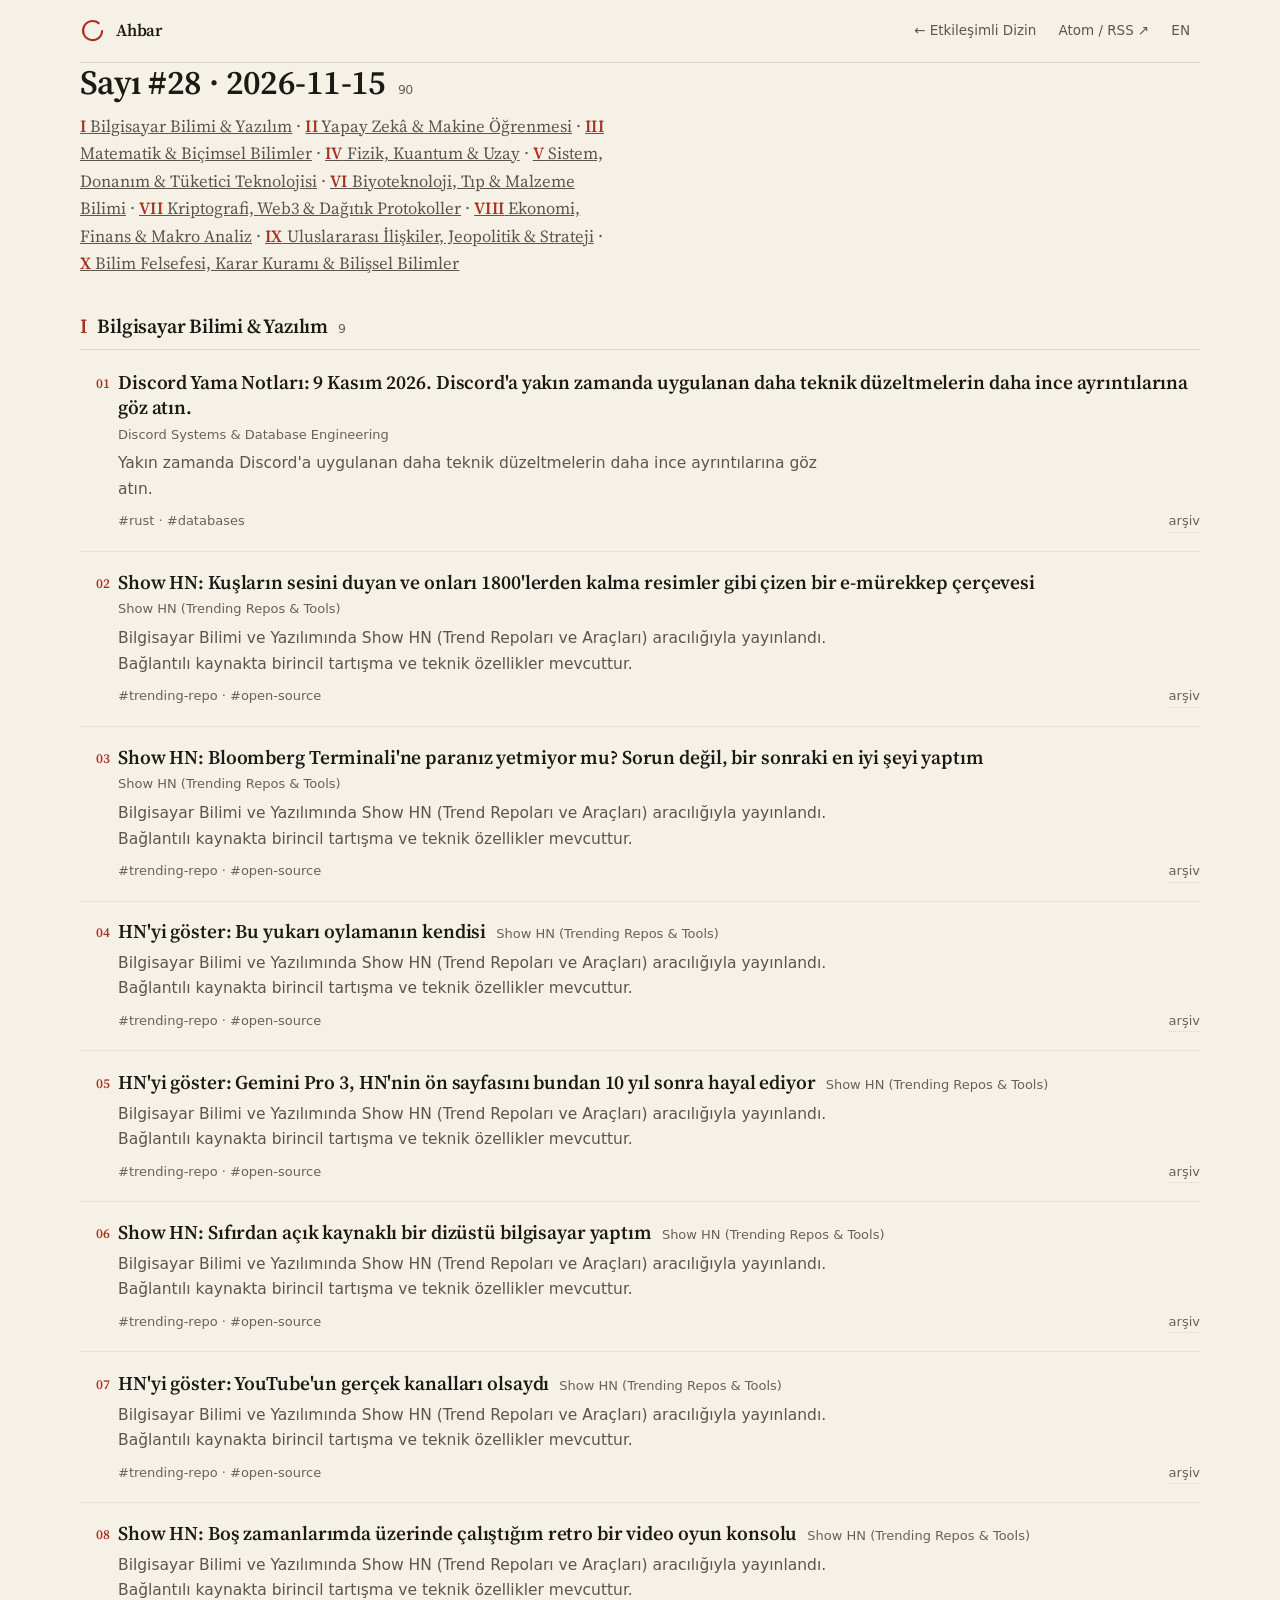
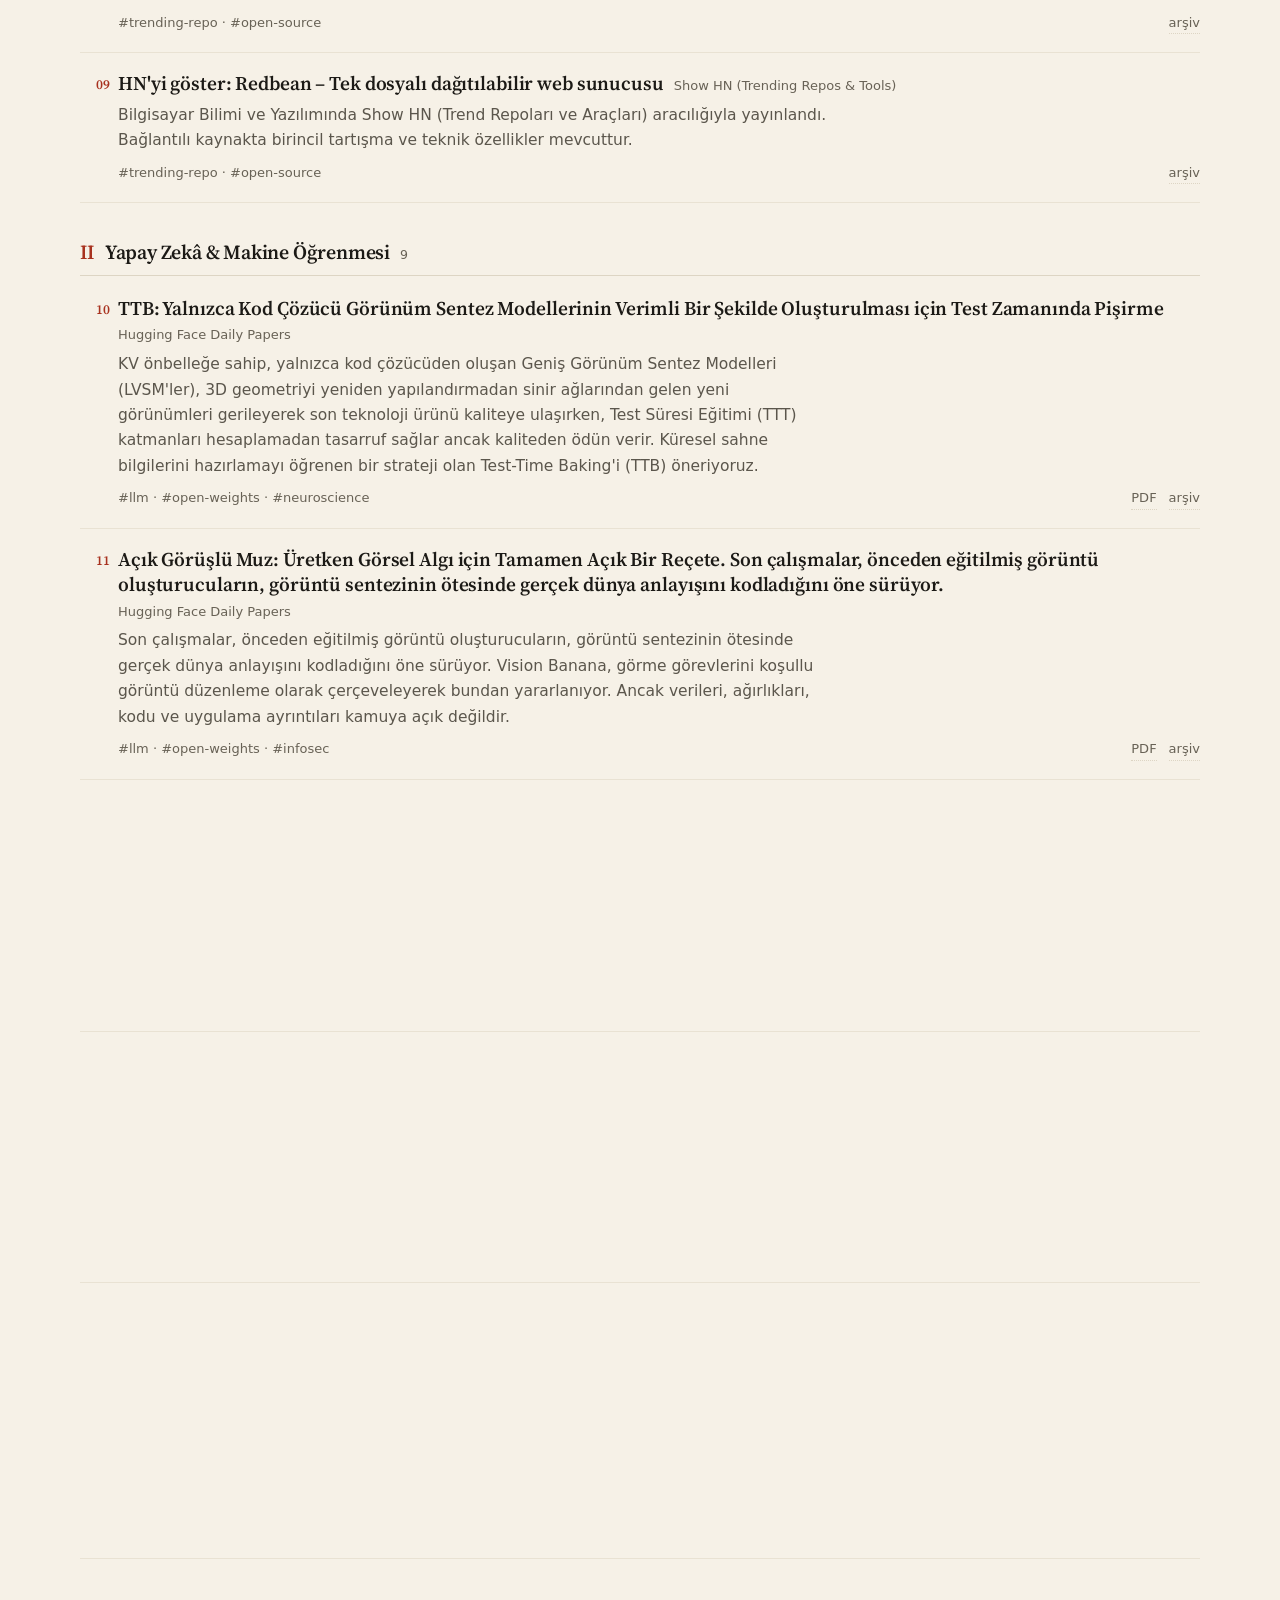
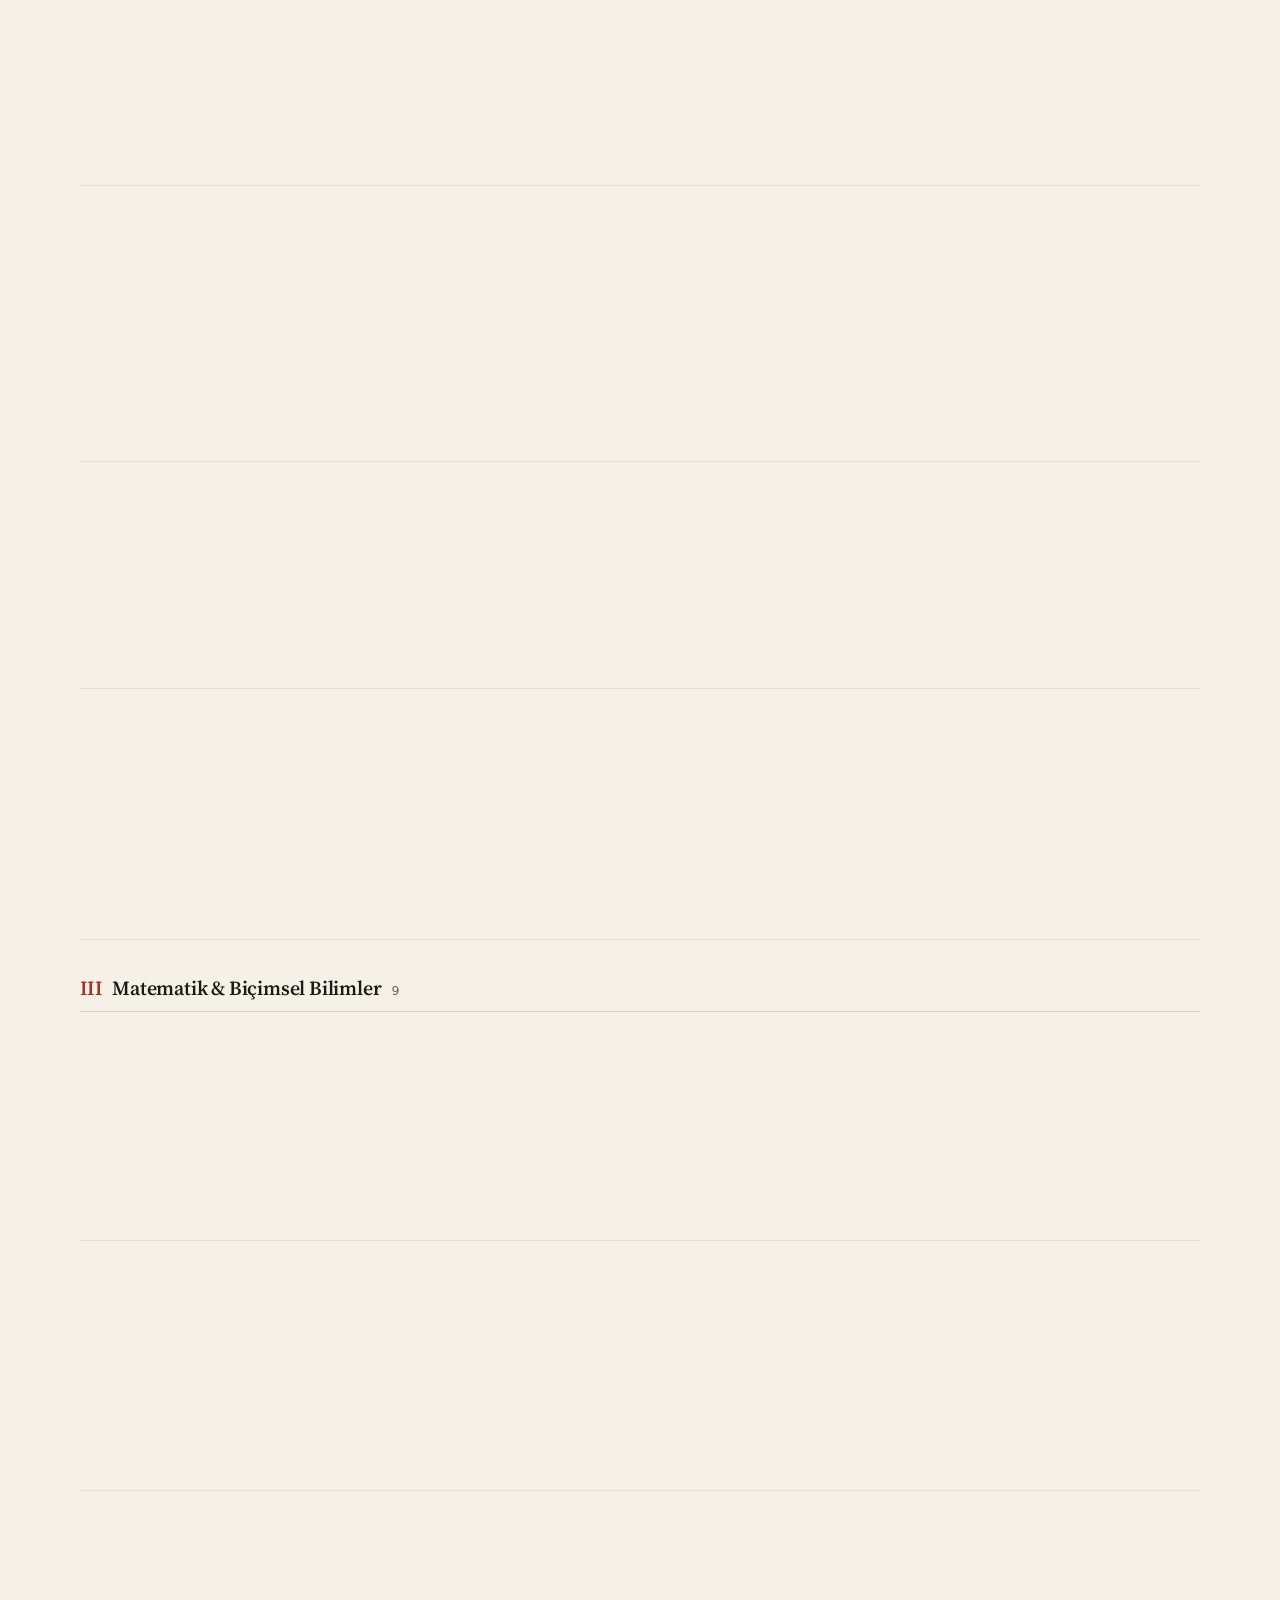
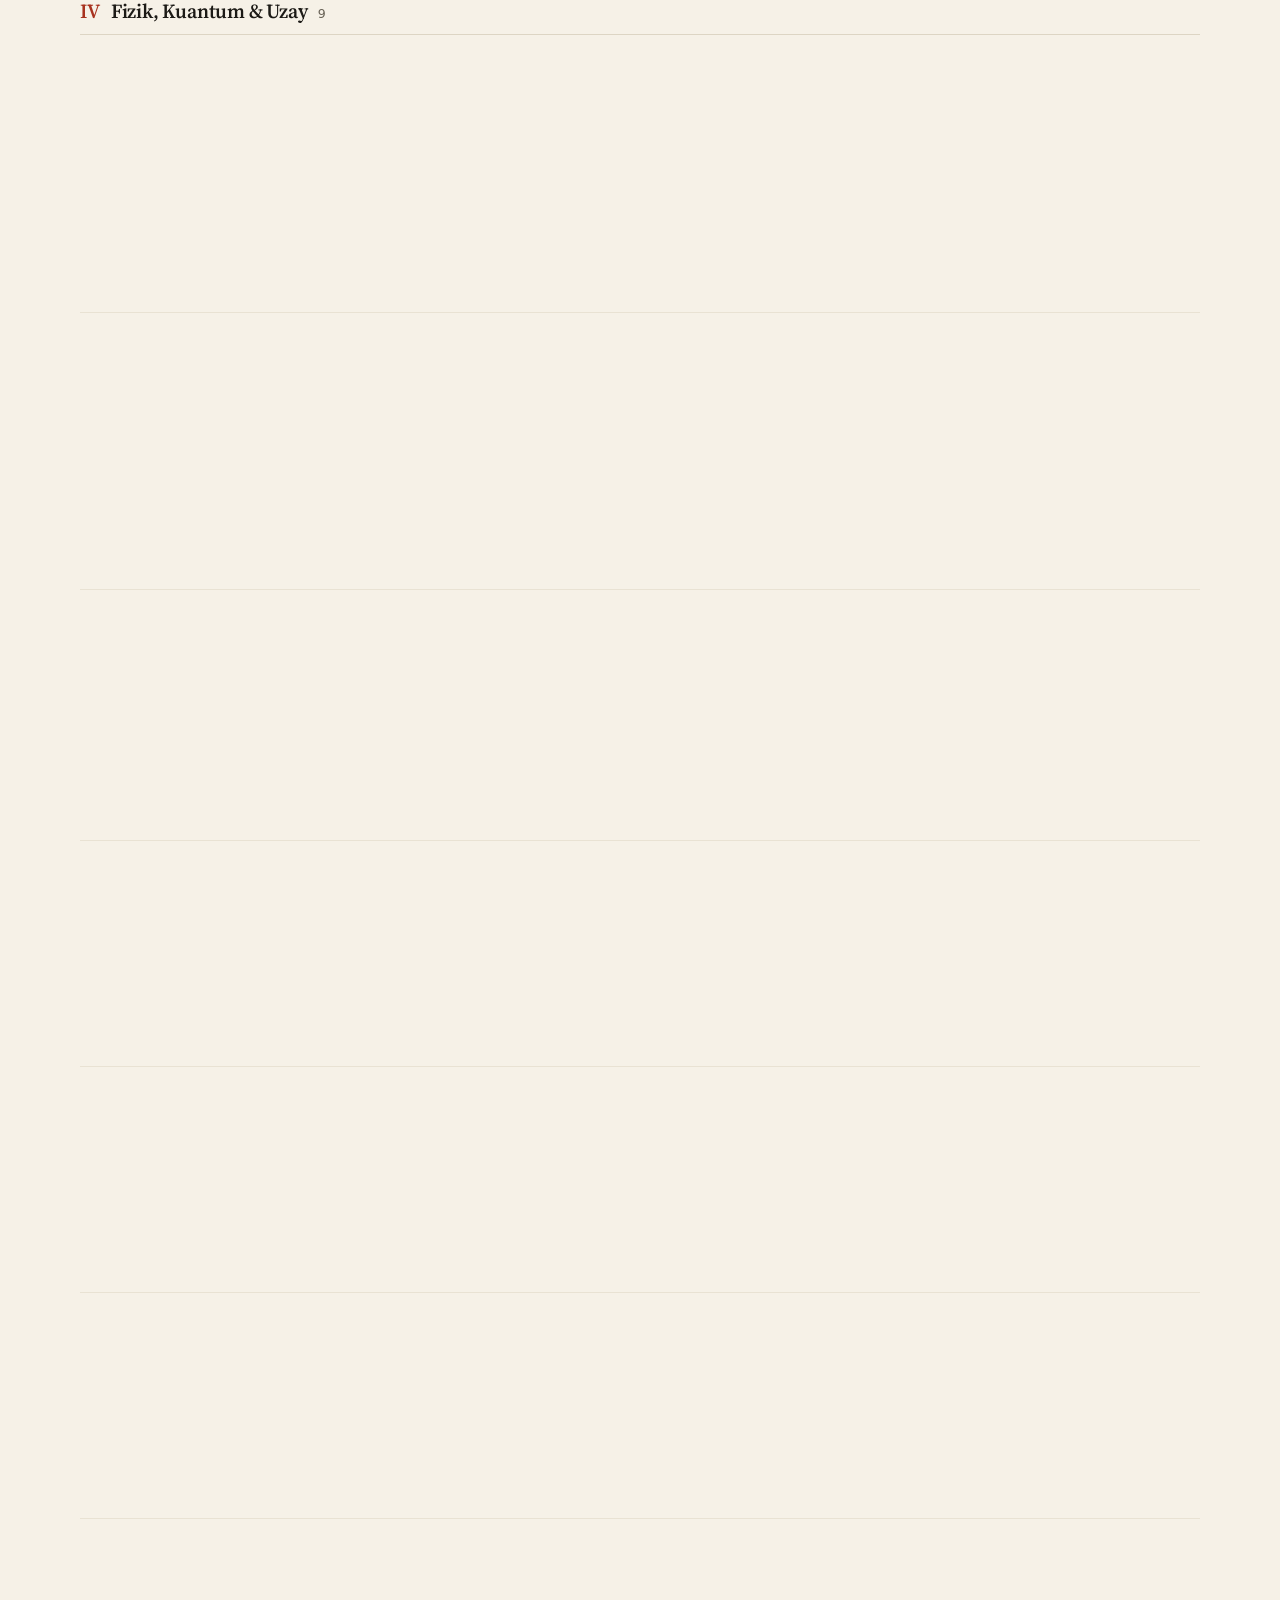
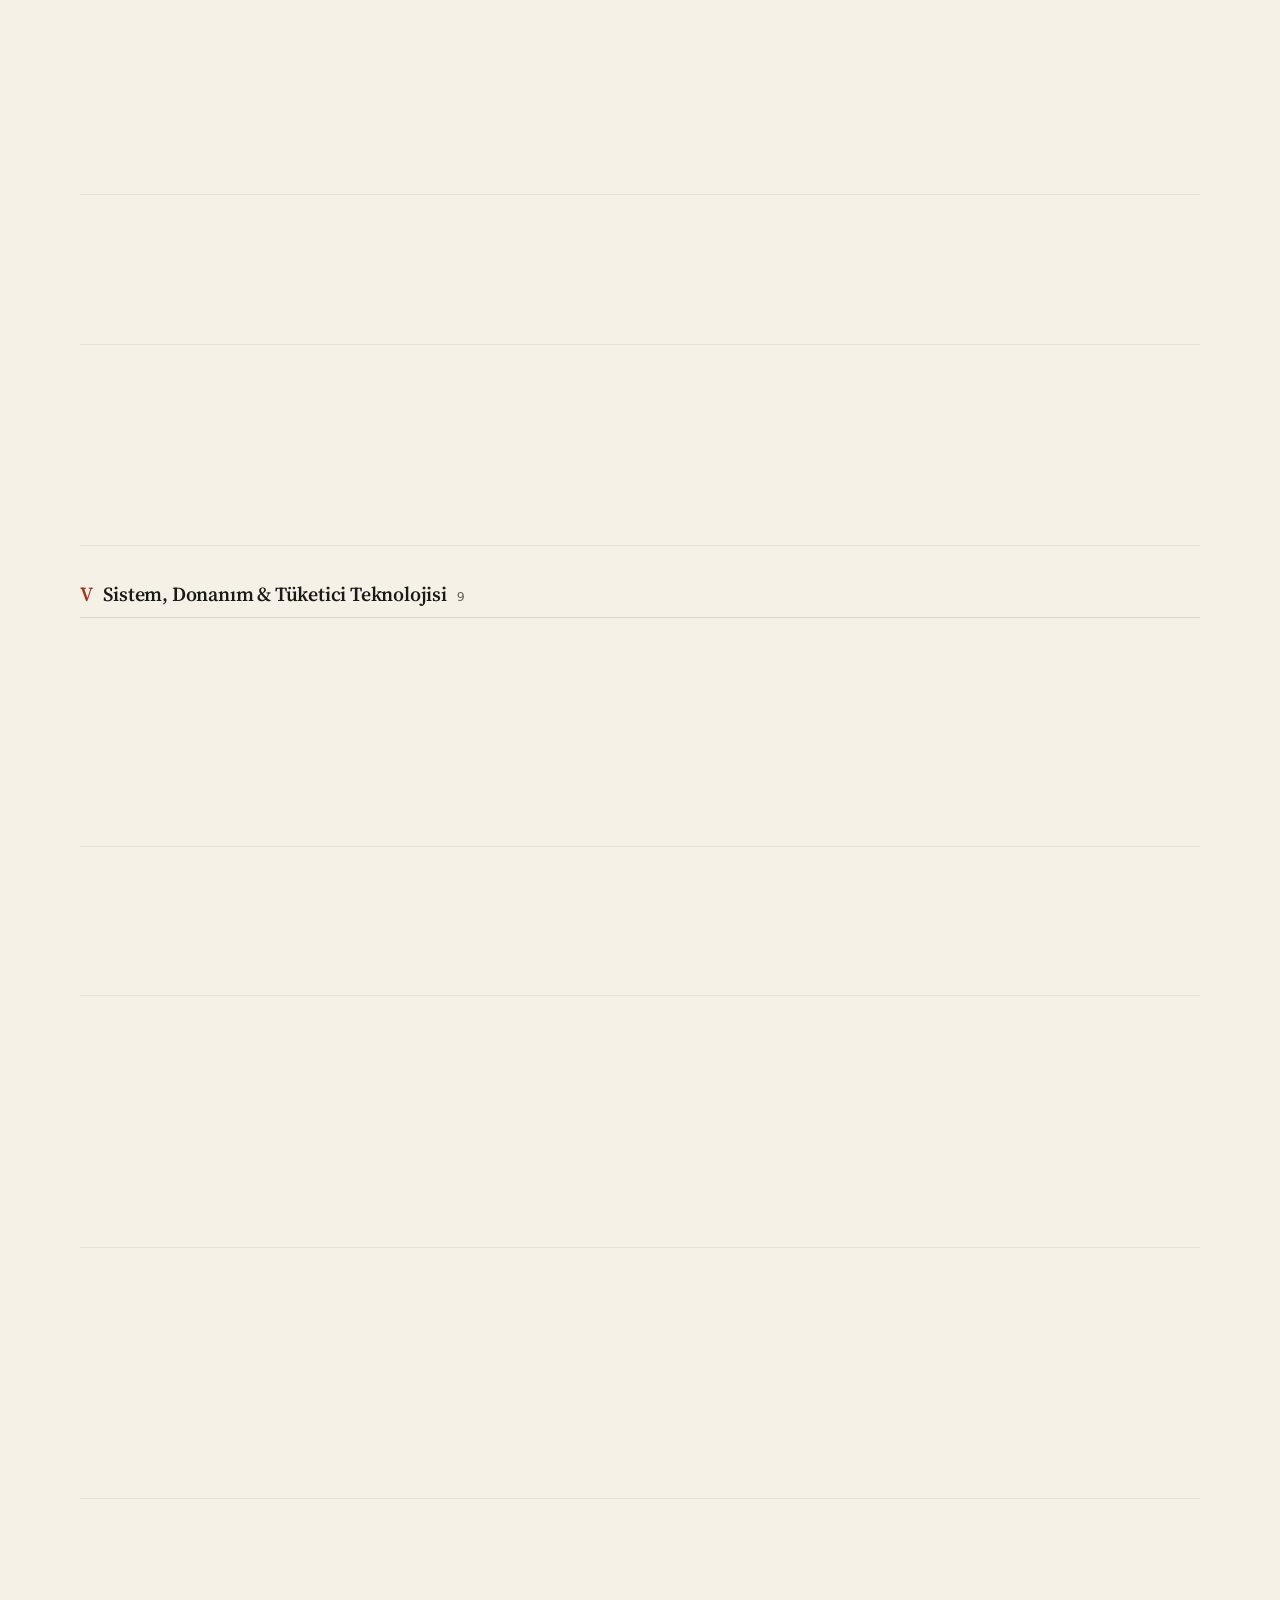
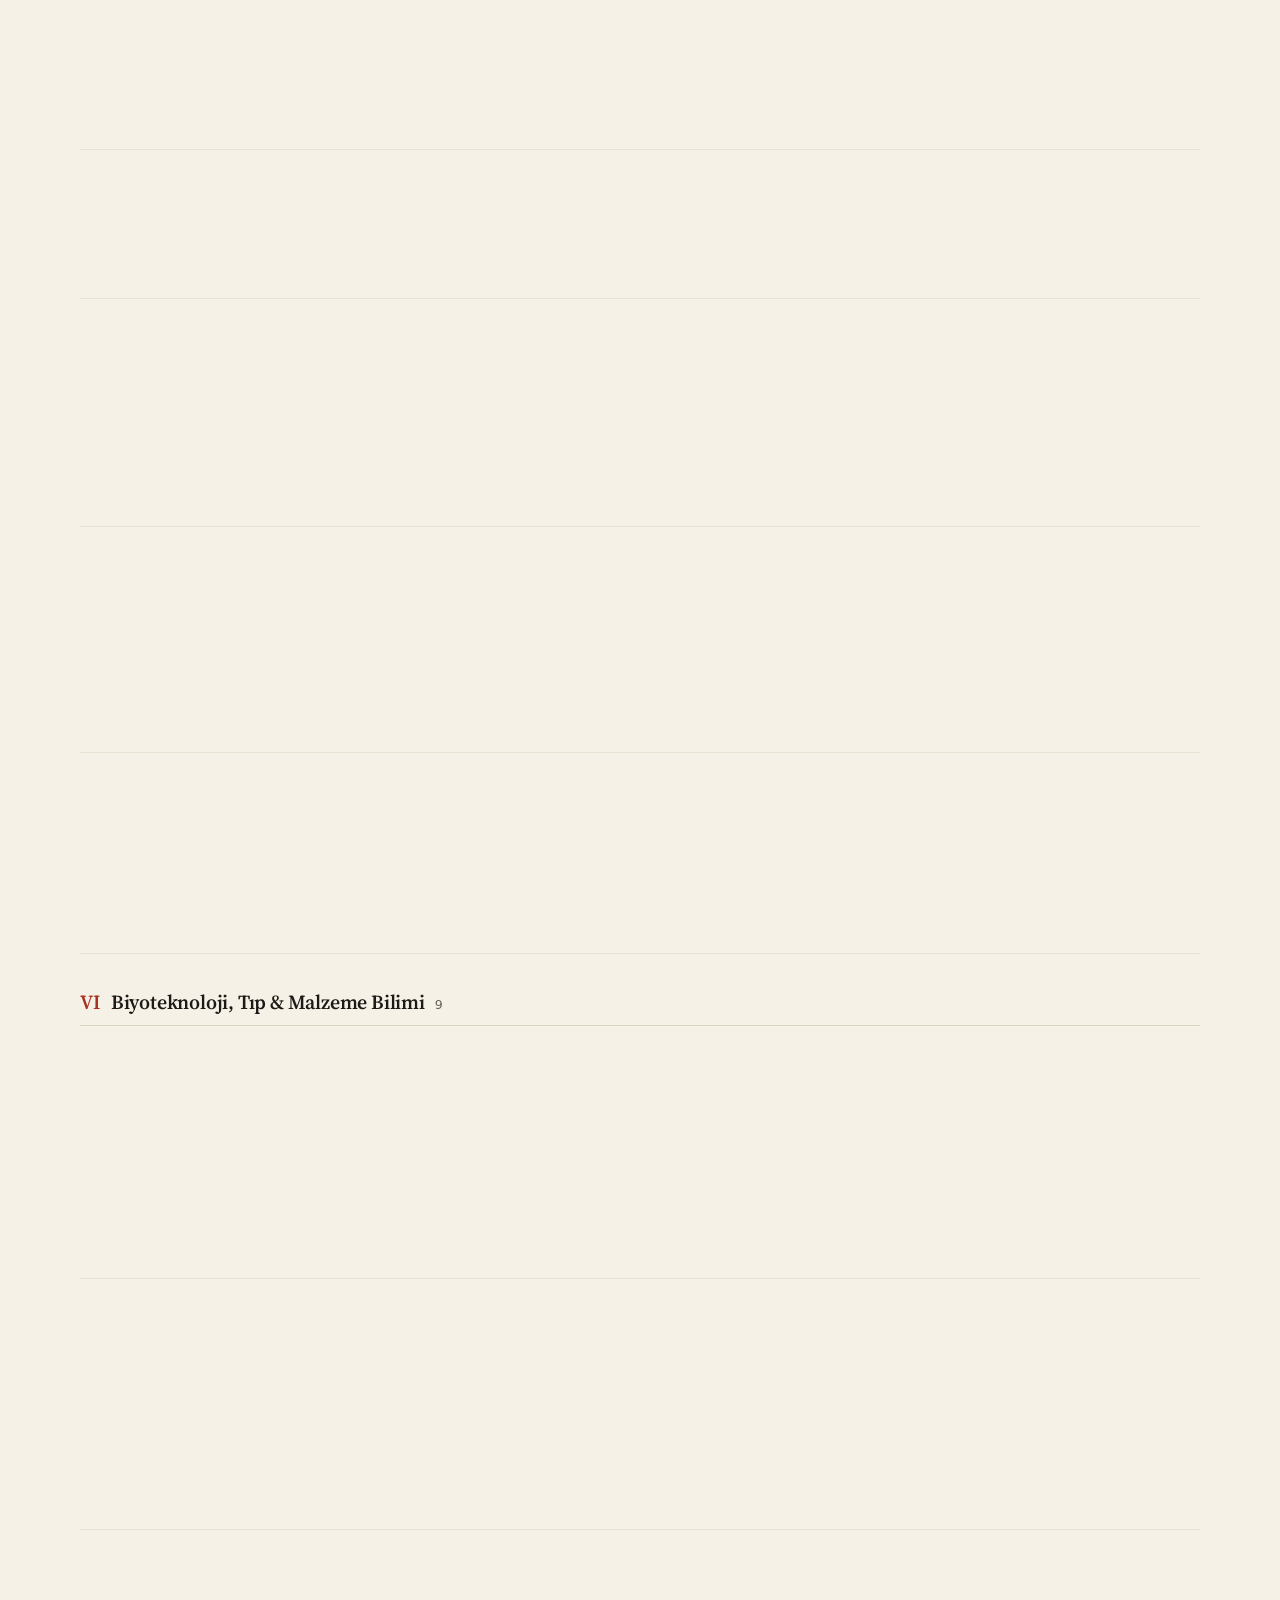
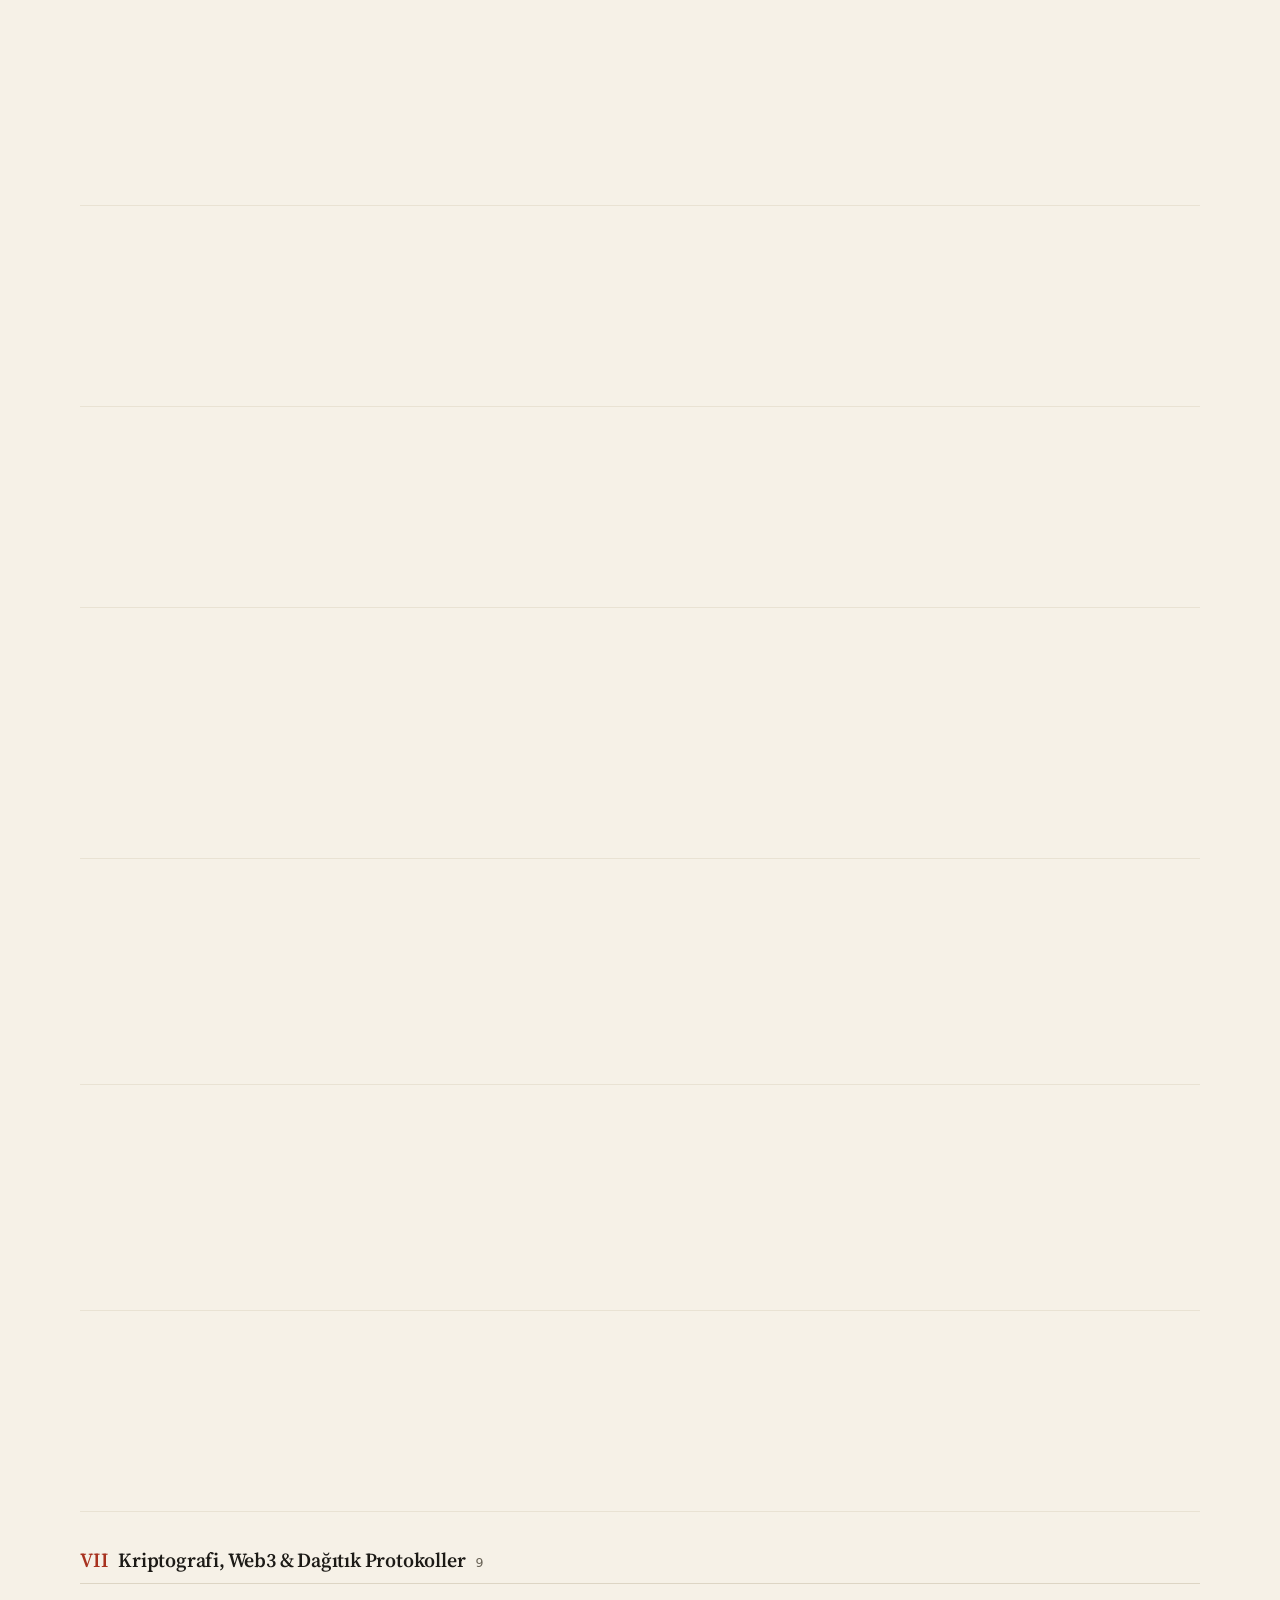
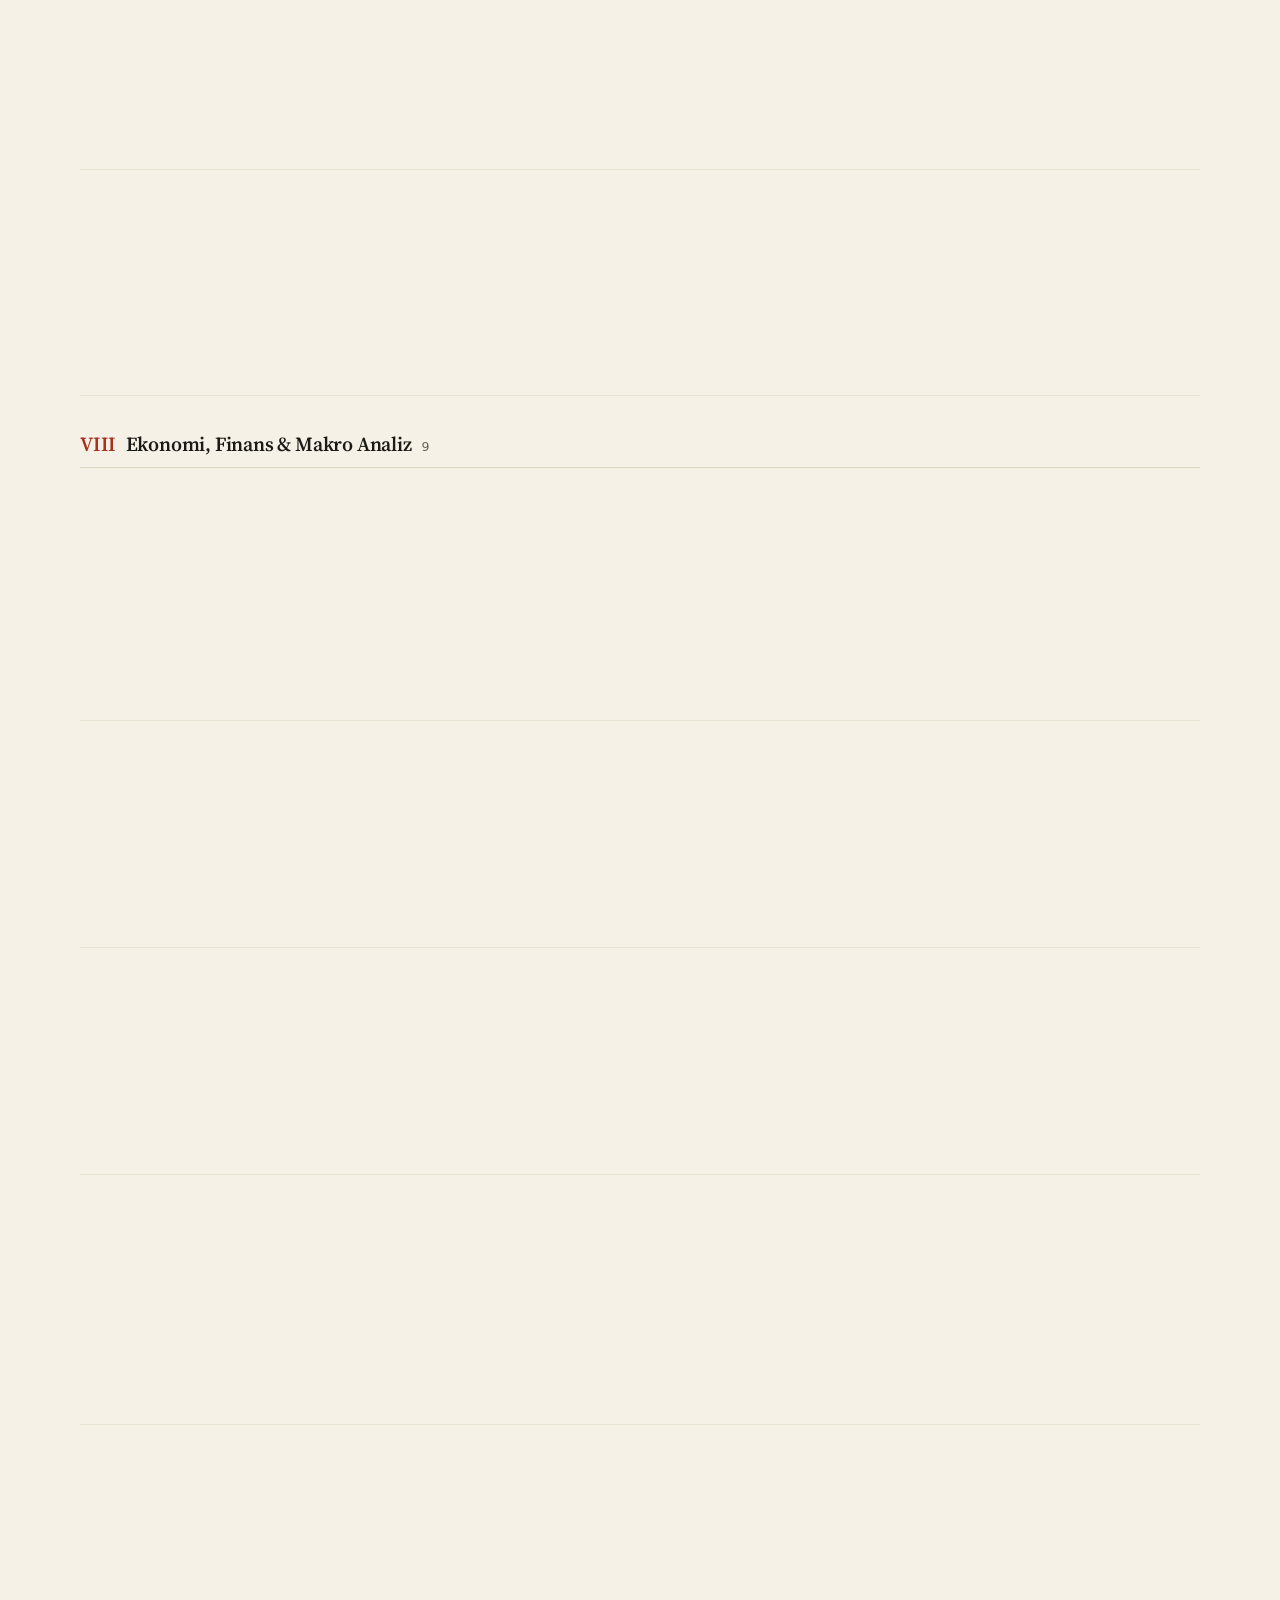
==== commit 7d5a275a: "chore(issue): publish daily dispatch for 2026-11-15" ====
--- a/k/index.html
+++ b/k/index.html
@@ -4,7 +4,7 @@
 <meta charset="utf-8">
 <meta name="viewport" content="width=device-width, initial-scale=1">
 <meta http-equiv="Content-Security-Policy" content="default-src 'none'; style-src 'self' 'unsafe-inline'; img-src 'self' data:; font-src 'self'; object-src 'none'; base-uri 'none'">
-<title>Ahbar — Sayı #27 (2026-11-14) · Düz Metin Dizini</title>
+<title>Ahbar — Sayı #28 (2026-11-15) · Düz Metin Dizini</title>
 <link rel="stylesheet" href="../style.css">
 </head>
 <body class="calm static">
@@ -20,20 +20,20 @@
 
 <main id="list">
 <div class="fieldpage">
-<h1 class="ph">Sayı #27 · 2026-11-14 <span class="n">90</span></h1>
+<h1 class="ph">Sayı #28 · 2026-11-15 <span class="n">90</span></h1>
 <p class="lede"><a href="#sec-cs"><span class="rn">I</span> Bilgisayar Bilimi &amp; Yazılım</a> · <a href="#sec-ai"><span class="rn">II</span> Yapay Zekâ &amp; Makine Öğrenmesi</a> · <a href="#sec-math"><span class="rn">III</span> Matematik &amp; Biçimsel Bilimler</a> · <a href="#sec-physics"><span class="rn">IV</span> Fizik, Kuantum &amp; Uzay</a> · <a href="#sec-systems"><span class="rn">V</span> Sistem, Donanım &amp; Tüketici Teknolojisi</a> · <a href="#sec-bio"><span class="rn">VI</span> Biyoteknoloji, Tıp &amp; Malzeme Bilimi</a> · <a href="#sec-crypto"><span class="rn">VII</span> Kriptografi, Web3 &amp; Dağıtık Protokoller</a> · <a href="#sec-econ"><span class="rn">VIII</span> Ekonomi, Finans &amp; Makro Analiz</a> · <a href="#sec-geopolitics"><span class="rn">IX</span> Uluslararası İlişkiler, Jeopolitik &amp; Strateji</a> · <a href="#sec-philosophy"><span class="rn">X</span> Bilim Felsefesi, Karar Kuramı &amp; Bilişsel Bilimler</a></p>
 <section id="sec-cs">
 <h2 class="sh"><span class="rn">I</span> Bilgisayar Bilimi &amp; Yazılım <span class="n">9</span></h2>
 <div class="recs">
-<article class="rec"><div class="no">01</div><div class="rb"><div class="nm"><a class="name" href="https://blog.rust-lang.org/2026/11/12/Rust-1.100.0/" target="_blank" rel="noopener">Rust 1.100.0 duyurusu. Rust ekibi, Rust&#39;un yeni sürümü olan 1.100.0&#39;ı duyurmaktan mutluluk duyuyor.</a> <span class="host">Lobste.rs</span></div><p class="desc">Rust ekibi, Rust&#39;un yeni sürümü olan 1.100.0&#39;ı duyurmaktan mutluluk duyuyor. Rust, herkesin güvenilir ve verimli yazılım geliştirmesine olanak tanıyan bir programlama dilidir. Eğer Rust&#39;un eski bir sürümünü Rustup aracılığıyla yüklediyseniz, 1.100.0&#39;ı şu şekilde alabilirsiniz: $ Rustup güncellemesi kararlı Eğer henüz sahip değilseniz, web sitemizdeki uygun sayfadan Rust&#39;u alabilirsiniz…</p><div class="mt"><span class="itags">#rust · #compilers</span><span class="meta"><a class="arch" href="https://web.archive.org/web/*/https://blog.rust-lang.org/2026/11/12/Rust-1.100.0/" target="_blank" rel="noopener">arşiv</a></span></div></div></article>
-<article class="rec"><div class="no">02</div><div class="rb"><div class="nm"><a class="name" href="https://discord.com/blog/discord-patch-notes-november-9-2026" target="_blank" rel="noopener">Discord Yama Notları: 9 Kasım 2026. Discord&#39;a yakın zamanda uygulanan daha teknik düzeltmelerin daha ince ayrıntılarına göz atın.</a> <span class="host">Discord Systems &amp; Database Engineering</span></div><p class="desc">Yakın zamanda Discord&#39;a uygulanan daha teknik düzeltmelerin daha ince ayrıntılarına göz atın.</p><div class="mt"><span class="itags">#rust · #databases</span><span class="meta"><a class="arch" href="https://web.archive.org/web/*/https://discord.com/blog/discord-patch-notes-november-9-2026" target="_blank" rel="noopener">arşiv</a></span></div></div></article>
-<article class="rec"><div class="no">03</div><div class="rb"><div class="nm"><a class="name" href="https://github.com/arnegiacomo/fugleramme" target="_blank" rel="noopener">Show HN: Kuşların sesini duyan ve onları 1800&#39;lerden kalma resimler gibi çizen bir e-mürekkep çerçevesi</a> <span class="host">Show HN (Trending Repos &amp; Tools)</span></div><p class="desc">Bilgisayar Bilimi ve Yazılımında Show HN (Trend Repoları ve Araçları) aracılığıyla yayınlandı. Bağlantılı kaynakta birincil tartışma ve teknik özellikler mevcuttur.</p><div class="mt"><span class="itags">#trending-repo · #open-source</span><span class="meta"><a class="arch" href="https://web.archive.org/web/*/https://github.com/arnegiacomo/fugleramme" target="_blank" rel="noopener">arşiv</a></span></div></div></article>
-<article class="rec"><div class="no">04</div><div class="rb"><div class="nm"><a class="name" href="https://github.com/DidierRLopes/GamestonkTerminal" target="_blank" rel="noopener">Show HN: Bloomberg Terminaline paranız yetmiyor mu? Sorun değil, bir sonraki en iyi şeyi yaptım</a> <span class="host">Show HN (Trending Repos &amp; Tools)</span></div><p class="desc">Bilgisayar Bilimi ve Yazılımında Show HN (Trend Repoları ve Araçları) aracılığıyla yayınlandı. Bağlantılı kaynakta birincil tartışma ve teknik özellikler mevcuttur.</p><div class="mt"><span class="itags">#trending-repo · #open-source</span><span class="meta"><a class="arch" href="https://web.archive.org/web/*/https://github.com/DidierRLopes/GamestonkTerminal" target="_blank" rel="noopener">arşiv</a></span></div></div></article>
-<article class="rec"><div class="no">05</div><div class="rb"><div class="nm"><a class="name" href="http://news.ycombinator.com/vote?for=3742902&amp;dir=up&amp;whence=%6e%65%77%65%73%74" target="_blank" rel="noopener">HN&#39;yi göster: Bu yukarı oylamanın kendisi</a> <span class="host">Show HN (Trending Repos &amp; Tools)</span></div><p class="desc">Bilgisayar Bilimi ve Yazılımında Show HN (Trend Repoları ve Araçları) aracılığıyla yayınlandı. Bağlantılı kaynakta birincil tartışma ve teknik özellikler mevcuttur.</p><div class="mt"><span class="itags">#trending-repo · #open-source</span><span class="meta"><a class="arch" href="https://web.archive.org/web/*/http://news.ycombinator.com/vote?for=3742902&amp;dir=up&amp;whence=%6e%65%77%65%73%74" target="_blank" rel="noopener">arşiv</a></span></div></div></article>
-<article class="rec"><div class="no">06</div><div class="rb"><div class="nm"><a class="name" href="https://dosaygo-studio.github.io/hn-front-page-2035/news" target="_blank" rel="noopener">HN&#39;yi göster: Gemini Pro 3, HN&#39;nin ön sayfasını bundan 10 yıl sonra hayal ediyor</a> <span class="host">Show HN (Trending Repos &amp; Tools)</span></div><p class="desc">Bilgisayar Bilimi ve Yazılımında Show HN (Trend Repoları ve Araçları) aracılığıyla yayınlandı. Bağlantılı kaynakta birincil tartışma ve teknik özellikler mevcuttur.</p><div class="mt"><span class="itags">#trending-repo · #open-source</span><span class="meta"><a class="arch" href="https://web.archive.org/web/*/https://dosaygo-studio.github.io/hn-front-page-2035/news" target="_blank" rel="noopener">arşiv</a></span></div></div></article>
-<article class="rec"><div class="no">07</div><div class="rb"><div class="nm"><a class="name" href="https://www.byran.ee/posts/creation/" target="_blank" rel="noopener">Show HN: Sıfırdan açık kaynaklı bir dizüstü bilgisayar yaptım</a> <span class="host">Show HN (Trending Repos &amp; Tools)</span></div><p class="desc">Bilgisayar Bilimi ve Yazılımında Show HN (Trend Repoları ve Araçları) aracılığıyla yayınlandı. Bağlantılı kaynakta birincil tartışma ve teknik özellikler mevcuttur.</p><div class="mt"><span class="itags">#trending-repo · #open-source</span><span class="meta"><a class="arch" href="https://web.archive.org/web/*/https://www.byran.ee/posts/creation/" target="_blank" rel="noopener">arşiv</a></span></div></div></article>
-<article class="rec"><div class="no">08</div><div class="rb"><div class="nm"><a class="name" href="https://ytch.xyz" target="_blank" rel="noopener">HN&#39;yi göster: YouTube&#39;un gerçek kanalları olsaydı</a> <span class="host">Show HN (Trending Repos &amp; Tools)</span></div><p class="desc">Bilgisayar Bilimi ve Yazılımında Show HN (Trend Repoları ve Araçları) aracılığıyla yayınlandı. Bağlantılı kaynakta birincil tartışma ve teknik özellikler mevcuttur.</p><div class="mt"><span class="itags">#trending-repo · #open-source</span><span class="meta"><a class="arch" href="https://web.archive.org/web/*/https://ytch.xyz" target="_blank" rel="noopener">arşiv</a></span></div></div></article>
-<article class="rec"><div class="no">09</div><div class="rb"><div class="nm"><a class="name" href="https://internalregister.github.io/2019/03/14/Homebrew-Console.html" target="_blank" rel="noopener">Show HN: Boş zamanlarımda üzerinde çalıştığım retro bir video oyun konsolu</a> <span class="host">Show HN (Trending Repos &amp; Tools)</span></div><p class="desc">Bilgisayar Bilimi ve Yazılımında Show HN (Trend Repoları ve Araçları) aracılığıyla yayınlandı. Bağlantılı kaynakta birincil tartışma ve teknik özellikler mevcuttur.</p><div class="mt"><span class="itags">#trending-repo · #open-source</span><span class="meta"><a class="arch" href="https://web.archive.org/web/*/https://internalregister.github.io/2019/03/14/Homebrew-Console.html" target="_blank" rel="noopener">arşiv</a></span></div></div></article>
+<article class="rec"><div class="no">01</div><div class="rb"><div class="nm"><a class="name" href="https://discord.com/blog/discord-patch-notes-november-9-2026" target="_blank" rel="noopener">Discord Yama Notları: 9 Kasım 2026. Discord&#39;a yakın zamanda uygulanan daha teknik düzeltmelerin daha ince ayrıntılarına göz atın.</a> <span class="host">Discord Systems &amp; Database Engineering</span></div><p class="desc">Yakın zamanda Discord&#39;a uygulanan daha teknik düzeltmelerin daha ince ayrıntılarına göz atın.</p><div class="mt"><span class="itags">#rust · #databases</span><span class="meta"><a class="arch" href="https://web.archive.org/web/*/https://discord.com/blog/discord-patch-notes-november-9-2026" target="_blank" rel="noopener">arşiv</a></span></div></div></article>
+<article class="rec"><div class="no">02</div><div class="rb"><div class="nm"><a class="name" href="https://github.com/arnegiacomo/fugleramme" target="_blank" rel="noopener">Show HN: Kuşların sesini duyan ve onları 1800&#39;lerden kalma resimler gibi çizen bir e-mürekkep çerçevesi</a> <span class="host">Show HN (Trending Repos &amp; Tools)</span></div><p class="desc">Bilgisayar Bilimi ve Yazılımında Show HN (Trend Repoları ve Araçları) aracılığıyla yayınlandı. Bağlantılı kaynakta birincil tartışma ve teknik özellikler mevcuttur.</p><div class="mt"><span class="itags">#trending-repo · #open-source</span><span class="meta"><a class="arch" href="https://web.archive.org/web/*/https://github.com/arnegiacomo/fugleramme" target="_blank" rel="noopener">arşiv</a></span></div></div></article>
+<article class="rec"><div class="no">03</div><div class="rb"><div class="nm"><a class="name" href="https://github.com/DidierRLopes/GamestonkTerminal" target="_blank" rel="noopener">Show HN: Bloomberg Terminali&#39;ne paranız yetmiyor mu? Sorun değil, bir sonraki en iyi şeyi yaptım</a> <span class="host">Show HN (Trending Repos &amp; Tools)</span></div><p class="desc">Bilgisayar Bilimi ve Yazılımında Show HN (Trend Repoları ve Araçları) aracılığıyla yayınlandı. Bağlantılı kaynakta birincil tartışma ve teknik özellikler mevcuttur.</p><div class="mt"><span class="itags">#trending-repo · #open-source</span><span class="meta"><a class="arch" href="https://web.archive.org/web/*/https://github.com/DidierRLopes/GamestonkTerminal" target="_blank" rel="noopener">arşiv</a></span></div></div></article>
+<article class="rec"><div class="no">04</div><div class="rb"><div class="nm"><a class="name" href="http://news.ycombinator.com/vote?for=3742902&amp;dir=up&amp;whence=%6e%65%77%65%73%74" target="_blank" rel="noopener">HN&#39;yi göster: Bu yukarı oylamanın kendisi</a> <span class="host">Show HN (Trending Repos &amp; Tools)</span></div><p class="desc">Bilgisayar Bilimi ve Yazılımında Show HN (Trend Repoları ve Araçları) aracılığıyla yayınlandı. Bağlantılı kaynakta birincil tartışma ve teknik özellikler mevcuttur.</p><div class="mt"><span class="itags">#trending-repo · #open-source</span><span class="meta"><a class="arch" href="https://web.archive.org/web/*/http://news.ycombinator.com/vote?for=3742902&amp;dir=up&amp;whence=%6e%65%77%65%73%74" target="_blank" rel="noopener">arşiv</a></span></div></div></article>
+<article class="rec"><div class="no">05</div><div class="rb"><div class="nm"><a class="name" href="https://dosaygo-studio.github.io/hn-front-page-2035/news" target="_blank" rel="noopener">HN&#39;yi göster: Gemini Pro 3, HN&#39;nin ön sayfasını bundan 10 yıl sonra hayal ediyor</a> <span class="host">Show HN (Trending Repos &amp; Tools)</span></div><p class="desc">Bilgisayar Bilimi ve Yazılımında Show HN (Trend Repoları ve Araçları) aracılığıyla yayınlandı. Bağlantılı kaynakta birincil tartışma ve teknik özellikler mevcuttur.</p><div class="mt"><span class="itags">#trending-repo · #open-source</span><span class="meta"><a class="arch" href="https://web.archive.org/web/*/https://dosaygo-studio.github.io/hn-front-page-2035/news" target="_blank" rel="noopener">arşiv</a></span></div></div></article>
+<article class="rec"><div class="no">06</div><div class="rb"><div class="nm"><a class="name" href="https://www.byran.ee/posts/creation/" target="_blank" rel="noopener">Show HN: Sıfırdan açık kaynaklı bir dizüstü bilgisayar yaptım</a> <span class="host">Show HN (Trending Repos &amp; Tools)</span></div><p class="desc">Bilgisayar Bilimi ve Yazılımında Show HN (Trend Repoları ve Araçları) aracılığıyla yayınlandı. Bağlantılı kaynakta birincil tartışma ve teknik özellikler mevcuttur.</p><div class="mt"><span class="itags">#trending-repo · #open-source</span><span class="meta"><a class="arch" href="https://web.archive.org/web/*/https://www.byran.ee/posts/creation/" target="_blank" rel="noopener">arşiv</a></span></div></div></article>
+<article class="rec"><div class="no">07</div><div class="rb"><div class="nm"><a class="name" href="https://ytch.xyz" target="_blank" rel="noopener">HN&#39;yi göster: YouTube&#39;un gerçek kanalları olsaydı</a> <span class="host">Show HN (Trending Repos &amp; Tools)</span></div><p class="desc">Bilgisayar Bilimi ve Yazılımında Show HN (Trend Repoları ve Araçları) aracılığıyla yayınlandı. Bağlantılı kaynakta birincil tartışma ve teknik özellikler mevcuttur.</p><div class="mt"><span class="itags">#trending-repo · #open-source</span><span class="meta"><a class="arch" href="https://web.archive.org/web/*/https://ytch.xyz" target="_blank" rel="noopener">arşiv</a></span></div></div></article>
+<article class="rec"><div class="no">08</div><div class="rb"><div class="nm"><a class="name" href="https://internalregister.github.io/2019/03/14/Homebrew-Console.html" target="_blank" rel="noopener">Show HN: Boş zamanlarımda üzerinde çalıştığım retro bir video oyun konsolu</a> <span class="host">Show HN (Trending Repos &amp; Tools)</span></div><p class="desc">Bilgisayar Bilimi ve Yazılımında Show HN (Trend Repoları ve Araçları) aracılığıyla yayınlandı. Bağlantılı kaynakta birincil tartışma ve teknik özellikler mevcuttur.</p><div class="mt"><span class="itags">#trending-repo · #open-source</span><span class="meta"><a class="arch" href="https://web.archive.org/web/*/https://internalregister.github.io/2019/03/14/Homebrew-Console.html" target="_blank" rel="noopener">arşiv</a></span></div></div></article>
+<article class="rec"><div class="no">09</div><div class="rb"><div class="nm"><a class="name" href="https://justine.lol/redbean/index.html" target="_blank" rel="noopener">HN&#39;yi göster: Redbean – Tek dosyalı dağıtılabilir web sunucusu</a> <span class="host">Show HN (Trending Repos &amp; Tools)</span></div><p class="desc">Bilgisayar Bilimi ve Yazılımında Show HN (Trend Repoları ve Araçları) aracılığıyla yayınlandı. Bağlantılı kaynakta birincil tartışma ve teknik özellikler mevcuttur.</p><div class="mt"><span class="itags">#trending-repo · #open-source</span><span class="meta"><a class="arch" href="https://web.archive.org/web/*/https://justine.lol/redbean/index.html" target="_blank" rel="noopener">arşiv</a></span></div></div></article>
 </div>
 </section>
 <section id="sec-ai">
@@ -46,8 +46,8 @@
 <article class="rec"><div class="no">14</div><div class="rb"><div class="nm"><a class="name" href="https://arxiv.org/abs/2611.17334" target="_blank" rel="noopener">Çok Modlu Görüntü Kodlamanın Ayrıştırılması. Çok modlu dil modellerinin görsel girdiyi nasıl kodlaması gerektiği tartışmayı sürdürüyor.</a> <span class="host">Hugging Face Daily Papers</span></div><p class="desc">Çok modlu dil modellerinin görsel girdiyi nasıl kodlaması gerektiği tartışmayı sürdürüyor. Çoğu model önceden eğitilmiş bir görüntü kodlayıcı kullanırken, bazı yeni tarifler kodlayıcıyı dil modeliyle sıfırdan eğitiyor veya tamamen kaldırıyor. Görüntü kodlayıcılar üç tasarım seçeneğini bir araya getirir: yukarı yönlü ön eğitimden önce görsel, özel görüntü kapasitesi ve ön…</p><div class="mt"><span class="itags">#llm · #open-weights · #clean-tech</span><span class="meta"><a class="arch" href="https://arxiv.org/pdf/2611.17334.pdf" target="_blank" rel="noopener">PDF</a><a class="arch" href="https://web.archive.org/web/*/https://arxiv.org/abs/2611.17334" target="_blank" rel="noopener">arşiv</a></span></div></div></article>
 <article class="rec"><div class="no">15</div><div class="rb"><div class="nm"><a class="name" href="https://arxiv.org/abs/2611.16905" target="_blank" rel="noopener">Pratik ve Ölçeklenebilir SABUN için Faktörlü Tek Taraflı Adam-Moment</a> <span class="host">Hugging Face Daily Papers</span></div><p class="desc">İkinci dereceden optimize ediciler (örneğin, Şampuan, SOAP), Adam/AdamW&#39;ye cazip alternatifler olarak ortaya çıktı ve transformatör eğitiminde AdamW&#39;dan daha hızlı adım başına yakınsama vaat ediyor. Bununla birlikte, uygulamada hala maliyetli olmaya devam ediyorlar ve SOAP bile hala önemli miktarda optimize edici durum belleği ve öz bileşim ek yükü ödüyor. SOAP&#39;ın faydalarının artırılıp artırılamayacağını soruyoruz.</p><div class="mt"><span class="itags">#llm · #open-weights</span><span class="meta"><a class="arch" href="https://arxiv.org/pdf/2611.16905.pdf" target="_blank" rel="noopener">PDF</a><a class="arch" href="https://web.archive.org/web/*/https://arxiv.org/abs/2611.16905" target="_blank" rel="noopener">arşiv</a></span></div></div></article>
 <article class="rec"><div class="no">16</div><div class="rb"><div class="nm"><a class="name" href="https://arxiv.org/abs/2611.17336" target="_blank" rel="noopener">Piksellere Dönüş: Gizli Video Yayılımını Piksel Uzayına Kaldırma. Sınır video oluşturma modelleri, videoyu hem uzayda hem de zamanda sıkıştıran bir VAE gizli alanında çalışır.</a> <span class="host">Hugging Face Daily Papers</span></div><p class="desc">Sınır video oluşturma modelleri, videoyu hem uzayda hem de zamanda sıkıştıran bir VAE gizli alanında çalışır. Bu sıkıştırma, eğitimi takip edilebilir hale getirdi ancak artık yüksek çözünürlüklü, kontrol edilebilir ve etkileşimli oluşturmayı sınırlıyor; çözünürlüğün iki katına çıkarılması jeton sayısını dört katına çıkarıyor, koşullar tek tek kareler yerine kare gruplarına uygulanıyor ve her yanıtın beklenmesi gerekiyor.</p><div class="mt"><span class="itags">#llm · #open-weights · #clean-tech · #computer-vision</span><span class="meta"><a class="arch" href="https://arxiv.org/pdf/2611.17336.pdf" target="_blank" rel="noopener">PDF</a><a class="arch" href="https://web.archive.org/web/*/https://arxiv.org/abs/2611.17336" target="_blank" rel="noopener">arşiv</a></span></div></div></article>
-<article class="rec"><div class="no">17</div><div class="rb"><div class="nm"><a class="name" href="https://arxiv.org/abs/2611.09567" target="_blank" rel="noopener">TurtLES: Çalkantılı 3D Nöral PDE Suretleri için Büyük Ölçekli Bir Karşılaştırma</a> <span class="host">Hugging Face Daily Papers</span></div><p class="desc">Hesaplamalı akışkan dinamiğini hızlandırmak için makine öğrenimi vekilleri giderek daha fazla kullanılıyor, ancak gerçekçi, zamana bağlı türbülanslı akışları yakalayan kıyaslamaların eksikliği nedeniyle ilerleme sınırlıdır. Yüksek doğrulukta örtülü büyük girdap simülasyonu yoluyla hesaplanan, kesme katmanı geçiş rejimindeki 3 boyutlu türbülanslı silindir izlerinden oluşan 14 TB&#39;lık bir veri seti olan TurtLES&#39;i tanıtıyoruz…</p><div class="mt"><span class="itags">#llm · #open-weights · #analysis-pde · #neuroscience</span><span class="meta"><a class="arch" href="https://arxiv.org/pdf/2611.09567.pdf" target="_blank" rel="noopener">PDF</a><a class="arch" href="https://web.archive.org/web/*/https://arxiv.org/abs/2611.09567" target="_blank" rel="noopener">arşiv</a></span></div></div></article>
-<article class="rec"><div class="no">18</div><div class="rb"><div class="nm"><a class="name" href="https://arxiv.org/abs/2611.16009" target="_blank" rel="noopener">JustRUA: GPT-6 Robot Kullanım Ajanlarına İlişkin Kontrollü Bir Çalışma</a> <span class="host">Hugging Face Daily Papers</span></div><p class="desc">GPT-6 Astra, bir robot kolunu doğrudan sabit bir donanım aracılığıyla çalıştırabiliyor ve o günden bu yana RoboDojo&#39;da bu tür robot kullanan ajanların sayısı hızla arttı. Bildirilen sistemler donanım ve test alt kümesi bakımından farklılık gösterir ve çoğu zaman birden fazla tasarımı aynı anda değiştirir, bu nedenle hangi seçimlerin kazanç sağladığını söylemek zordur. Bu tasarımları parçalara ayırıp tek bir çerçevede test ediyoruz.</p><div class="mt"><span class="itags">#llm · #open-weights · #agents · #robotics</span><span class="meta"><a class="arch" href="https://arxiv.org/pdf/2611.16009.pdf" target="_blank" rel="noopener">PDF</a><a class="arch" href="https://web.archive.org/web/*/https://arxiv.org/abs/2611.16009" target="_blank" rel="noopener">arşiv</a></span></div></div></article>
+<article class="rec"><div class="no">17</div><div class="rb"><div class="nm"><a class="name" href="https://arxiv.org/abs/2611.16961" target="_blank" rel="noopener">Düşünmenin Değeri: Hibrit Karar Modellerinde Ne Zaman Akıl Yürütüleceğini Öğrenmek</a> <span class="host">Hugging Face Daily Papers</span></div><p class="desc">Mevcut uyarlanabilir akıl yürütme yöntemleri, bir modelin yazdığı açık akıl yürütmeyi kısaltır veya modları değiştirerek onu atlar; her iki durumda da cevap hâlâ jetonla yazılıyor. Ne kadar düşüneceğimize karar vermek yerine, farklı bir paradigmayı, sıfır ya da T düşüncesini araştırıyoruz: tek bir model ya bir ileri geçiş içindeki örtülü düşünceden yanıt verir, n üretir...</p><div class="mt"><span class="itags">#llm · #open-weights · #agents</span><span class="meta"><a class="arch" href="https://arxiv.org/pdf/2611.16961.pdf" target="_blank" rel="noopener">PDF</a><a class="arch" href="https://web.archive.org/web/*/https://arxiv.org/abs/2611.16961" target="_blank" rel="noopener">arşiv</a></span></div></div></article>
+<article class="rec"><div class="no">18</div><div class="rb"><div class="nm"><a class="name" href="https://arxiv.org/abs/2611.08219" target="_blank" rel="noopener">Agent-R^2: Gerçek Kaynaklı Veri Sentezi Yoluyla Gerçekçi Üretkenlik Çalışması için Ölçeklendirme Aracıları</a> <span class="host">Hugging Face Daily Papers</span></div><p class="desc">Büyük dil modelleri, etkensel akıl yürütme ve araç kullanımında hızlı bir ilerleme kaydederek, insanlardan gerçekçi üretkenlik çalışmalarını devralabilecek etmenlere yönelik beklentileri artırdı. Ancak mevcut temsilciler, başarının uzun vadeli profesyonel iş akışlarını takip etmeyi, heterojen dosya bağlamlarını anlamayı ve üretkenliği gerektirdiği bu tür görevleri tamamlamakta hâlâ zorlanıyor…</p><div class="mt"><span class="itags">#llm · #open-weights · #agents · #reinforcement-learning</span><span class="meta"><a class="arch" href="https://arxiv.org/pdf/2611.08219.pdf" target="_blank" rel="noopener">PDF</a><a class="arch" href="https://web.archive.org/web/*/https://arxiv.org/abs/2611.08219" target="_blank" rel="noopener">arşiv</a></span></div></div></article>
 </div>
 </section>
 <section id="sec-math">
@@ -84,12 +84,12 @@
 <article class="rec"><div class="no">37</div><div class="rb"><div class="nm"><a class="name" href="https://lwn.net/Articles/1107472/" target="_blank" rel="noopener">Cuma günü için güvenlik güncellemeleri</a> <span class="host">LWN.net (Linux &amp; Kernel Engineering)</span></div><p class="desc">Güvenlik güncellemeleri AlmaLinux tarafından yayınlanmıştır (.NET 10.0, .NET 8.0, .NET 9.0, firefox, gcc, grafana, grafana-pcp, gstreamer1, gstreamer1-plugins-base, java-1.8.0-openjdk, kernel, kernel-rt, libimobiledevice, mingw-libpng, nginx:1.24, nodejs:22, nodejs:24, perl-CGI, perl-DBI, qt5-qtbase, Tigervnc, vim ve xorg-x11-server), Debian (apache2, c-ares, linux-6.1…</p><div class="mt"><span class="itags">#kernel-os · #performance · #rust · #databases</span><span class="meta"><a class="arch" href="https://web.archive.org/web/*/https://lwn.net/Articles/1107472/" target="_blank" rel="noopener">arşiv</a></span></div></div></article>
 <article class="rec"><div class="no">38</div><div class="rb"><div class="nm"><a class="name" href="https://chipsandcheese.com/p/hot-chips-2026-intels-crescent-island" target="_blank" rel="noopener">Sıcak Cips 2026: Intel&#39;in Hilal Adası. Her şeyi uygun fiyatlı hale getirmekle ilgili her şey</a> <span class="host">Chips and Cheese (Microarchitecture Deep-Dives)</span></div><p class="desc">Her şeyi uygun fiyatlı hale getirmekle ilgili her şey</p><div class="mt"><span class="itags">#computer-architecture · #semiconductors</span><span class="meta"><a class="arch" href="https://web.archive.org/web/*/https://chipsandcheese.com/p/hot-chips-2026-intels-crescent-island" target="_blank" rel="noopener">arşiv</a></span></div></div></article>
 <article class="rec"><div class="no">39</div><div class="rb"><div class="nm"><a class="name" href="http://www.brendangregg.com/blog//2025-05-01/doom-gpu-flame-graphs.html" target="_blank" rel="noopener">Doom GPU Alev Grafikleri</a> <span class="host">Brendan Gregg (Systems Performance &amp; eBPF)</span></div><p class="desc">Yapay zekanın kaynak maliyetlerinin yarıya indirildiğini ve bunun gezegen ve endüstri için ne anlama gelebileceğini hayal edin; aşırı tahminlere dayanarak, bu tür tasarrufların ABD&#39;nin toplam enerji kullanımını 2030&#39;a kadar %10&#39;un üzerinde azaltabileceğini düşünün. Intel olarak, AI Alev Grafikleri adı verilen, AI maliyetlerini azaltmaya yardımcı olacak yeni bir analiz aracı oluşturuyoruz: AI hızlandırıcıyı veya GPU donanım savaşını gösteren bir görselleştirme…</p><div class="mt"><span class="itags">#kernel-os · #performance · #compilers · #combinatorics</span><span class="meta"><a class="arch" href="https://web.archive.org/web/*/http://www.brendangregg.com/blog//2025-05-01/doom-gpu-flame-graphs.html" target="_blank" rel="noopener">arşiv</a></span></div></div></article>
-<article class="rec"><div class="no">40</div><div class="rb"><div class="nm"><a class="name" href="https://lwn.net/Articles/1107152/" target="_blank" rel="noopener">Polo ile tanışın: Wayland MATE dizgicisi</a> <span class="host">LWN.net (Linux &amp; Kernel Engineering)</span></div><p class="desc">Kerem Söke, MATE Masaüstü Ortamı için Wayland dizgicisi Polo&#39;nun 1.0 sürümünü duyurdu: Buradaki fikir, masaüstünü farklı bir dizgiciye uyacak şekilde değiştirmek yerine, MATE&#39;in X11&#39;deki davranışına mümkün olduğunca yakın davranmasını sağlamaktır. [...] Pencere yönetimi, metacity, çalışma alanları, döşeme, XWayland, pano ve klip yöneticisi desteği, çoklu monitör…</p><div class="mt"><span class="itags">#kernel-os · #performance</span><span class="meta"><a class="arch" href="https://web.archive.org/web/*/https://lwn.net/Articles/1107152/" target="_blank" rel="noopener">arşiv</a></span></div></div></article>
-<article class="rec"><div class="no">41</div><div class="rb"><div class="nm"><a class="name" href="https://arxiv.org/abs/2611.17042v1" target="_blank" rel="noopener">Doğrulanabilir Yapay Zeka Altyapısı: Kanıt Maliyetleri Nereye Gidiyor ve Donanım Nasıl Yardımcı Olabilir?</a> <span class="host">arXiv Systems &amp; Architecture (cs.OS, cs.AR, cs.NI, cs.PF)</span></div><p class="desc">Büyük dil modelleri ve diğer dönüştürücü tabanlı modeller tarafından desteklenenler de dahil olmak üzere yapay zeka hizmetlerinin kullanıcıları, çıkarım ve eğitimin, özel modelleri veya verileri açığa çıkarmadan beyan edilen hesaplamayı takip edeceğine dair güvenceye ihtiyaç duyar. Sıfır bilgi kanıtları bu güvenceyi sağlayabilir ancak kanıt oluşturma pahalı olmaya devam ediyor. Donanım hızlandırma sıfırlandı…</p><div class="mt"><span class="itags">#computer-architecture · #kernel-os · #cryptography · #ml-theory</span><span class="meta"><a class="arch" href="https://arxiv.org/pdf/2611.17042v1.pdf" target="_blank" rel="noopener">PDF</a><a class="arch" href="https://web.archive.org/web/*/https://arxiv.org/abs/2611.17042v1" target="_blank" rel="noopener">arşiv</a></span></div></div></article>
-<article class="rec"><div class="no">42</div><div class="rb"><div class="nm"><a class="name" href="https://arxiv.org/abs/2611.16311v1" target="_blank" rel="noopener">Yıldırım Kanalını Zorla Kapatmanın Maliyeti Nedir? 974.000 Kanal Kapanışından Kanıtlar, 2018-2026</a> <span class="host">arXiv Systems &amp; Architecture (cs.OS, cs.AR, cs.NI, cs.PF)</span></div><p class="desc">Bitcoin&#39;in Lightning ödeme ağı, ücretleri ve gecikmeleri operatörlerine ait olan, önceden imzalanmış işlemler yoluyla işbirliği içinde kapatılamayan bir kanalın fonlarını iade ediyor. Bu ücret tasarımı değiştiriliyor: Bitcoin Core 31.0, temel alınan bellek havuzu kuralı bağlantı kanallarını kaldırdı ve Lightning spesifikasyonu, Mayıs 2026&#39;da sıfır ücret taahhütlerini benimsedi.</p><div class="mt"><span class="itags">#computer-architecture · #kernel-os · #cryptography · #networking</span><span class="meta"><a class="arch" href="https://arxiv.org/pdf/2611.16311v1.pdf" target="_blank" rel="noopener">PDF</a><a class="arch" href="https://web.archive.org/web/*/https://arxiv.org/abs/2611.16311v1" target="_blank" rel="noopener">arşiv</a></span></div></div></article>
-<article class="rec"><div class="no">43</div><div class="rb"><div class="nm"><a class="name" href="https://arstechnica.com/security/2026/11/vulnerability-that-lets-hackers-ssh-into-linux-devices-is-under-active-exploitation/" target="_blank" rel="noopener">Bilgisayar korsanlarının SSH&#39;nin Linux cihazlarına girmesine izin veren güvenlik açığı aktif olarak istismar ediliyor</a> <span class="host">Ars Technica (Applied Tech &amp; Hardware)</span></div><p class="desc">Alpine&#39;ın belirli yapılandırmaları etkilenir. Diğer dağıtımlar da olabilir.</p><div class="mt"><span class="itags">#consumer-tech · #hardware · #semiconductors · #infosec</span><span class="meta"><a class="arch" href="https://web.archive.org/web/*/https://arstechnica.com/security/2026/11/vulnerability-that-lets-hackers-ssh-into-linux-devices-is-under-active-exploitation/" target="_blank" rel="noopener">arşiv</a></span></div></div></article>
-<article class="rec"><div class="no">44</div><div class="rb"><div class="nm"><a class="name" href="https://arxiv.org/abs/2611.16330v1" target="_blank" rel="noopener">Snoopie: Çoklu GPU İletişim Profil Oluşturucu ve Görüntüleyici</a> <span class="host">arXiv Systems &amp; Architecture (cs.OS, cs.AR, cs.NI, cs.PF)</span></div><p class="desc">Veri hareketinin bilgi işlemdeki en pahalı darboğazlardan biri haline gelmesiyle birlikte, iletişimi analiz etmek için profil oluşturma araçlarına olan ihtiyaç, çoklu GPU uygulamalarını etkili bir şekilde ölçeklendirmek için hayati önem taşıyor. GPU satıcılarının birinci taraf yazılımları da dahil olmak üzere mevcut profil oluşturma araçları sağlamdır ve bilgi işlem işlemlerini tek bir GPU&#39;da yakalama konusunda mükemmeldir.</p><div class="mt"><span class="itags">#computer-architecture · #kernel-os · #distributed-systems</span><span class="meta"><a class="arch" href="https://arxiv.org/pdf/2611.16330v1.pdf" target="_blank" rel="noopener">PDF</a><a class="arch" href="https://web.archive.org/web/*/https://arxiv.org/abs/2611.16330v1" target="_blank" rel="noopener">arşiv</a></span></div></div></article>
-<article class="rec"><div class="no">45</div><div class="rb"><div class="nm"><a class="name" href="https://blog.trailofbits.com/2026/10/14/package-managers-have-an-integrity-problem/" target="_blank" rel="noopener">Paket yöneticilerinin bütünlük sorunu var</a> <span class="host">Trail of Bits Security Research</span></div><p class="desc">Meşru paketlere kötü amaçlı kod enjekte eden, güvenliği ihlal edilmiş bir paket deposu tespit edip etmediklerini kontrol etmek için en popüler paket yöneticilerinden 25&#39;ini test ettim. Bu kod bütünlüğü sorunu, kriptografik karmalar veya imzalar kullanılarak çözülebilir, ancak birçok paket yöneticisi hala bu tehdide karşı savunmasızdır. İncelenen 25 paket yöneticisinden 1&#39;i, daha azı…</p><div class="mt"><span class="itags">#infosec · #cryptography · #rust · #databases</span><span class="meta"><a class="arch" href="https://web.archive.org/web/*/https://blog.trailofbits.com/2026/10/14/package-managers-have-an-integrity-problem/" target="_blank" rel="noopener">arşiv</a></span></div></div></article>
+<article class="rec"><div class="no">40</div><div class="rb"><div class="nm"><a class="name" href="https://arxiv.org/abs/2611.17042v1" target="_blank" rel="noopener">Doğrulanabilir Yapay Zeka Altyapısı: Kanıt Maliyetleri Nereye Gidiyor ve Donanım Nasıl Yardımcı Olabilir?</a> <span class="host">arXiv Systems &amp; Architecture (cs.OS, cs.AR, cs.NI, cs.PF)</span></div><p class="desc">Büyük dil modelleri ve diğer dönüştürücü tabanlı modeller tarafından desteklenenler de dahil olmak üzere yapay zeka hizmetlerinin kullanıcıları, çıkarım ve eğitimin, özel modelleri veya verileri açığa çıkarmadan beyan edilen hesaplamayı takip edeceğine dair güvenceye ihtiyaç duyar. Sıfır bilgi kanıtları bu güvenceyi sağlayabilir ancak kanıt oluşturma pahalı olmaya devam ediyor. Donanım hızlandırma sıfırlandı…</p><div class="mt"><span class="itags">#computer-architecture · #kernel-os · #cryptography · #ml-theory</span><span class="meta"><a class="arch" href="https://arxiv.org/pdf/2611.17042v1.pdf" target="_blank" rel="noopener">PDF</a><a class="arch" href="https://web.archive.org/web/*/https://arxiv.org/abs/2611.17042v1" target="_blank" rel="noopener">arşiv</a></span></div></div></article>
+<article class="rec"><div class="no">41</div><div class="rb"><div class="nm"><a class="name" href="https://arxiv.org/abs/2611.16311v1" target="_blank" rel="noopener">Yıldırım Kanalını Zorla Kapatmanın Maliyeti Nedir? 974.000 Kanal Kapanışından Kanıtlar, 2018-2026</a> <span class="host">arXiv Systems &amp; Architecture (cs.OS, cs.AR, cs.NI, cs.PF)</span></div><p class="desc">Bitcoin&#39;in Lightning ödeme ağı, ücretleri ve gecikmeleri operatörlerine ait olan, önceden imzalanmış işlemler yoluyla işbirliği içinde kapatılamayan bir kanalın fonlarını iade ediyor. Bu ücret tasarımı değiştiriliyor: Bitcoin Core 31.0, temel alınan bellek havuzu kuralı bağlantı kanallarını kaldırdı ve Lightning spesifikasyonu, Mayıs 2026&#39;da sıfır ücret taahhütlerini benimsedi.</p><div class="mt"><span class="itags">#computer-architecture · #kernel-os · #cryptography · #networking</span><span class="meta"><a class="arch" href="https://arxiv.org/pdf/2611.16311v1.pdf" target="_blank" rel="noopener">PDF</a><a class="arch" href="https://web.archive.org/web/*/https://arxiv.org/abs/2611.16311v1" target="_blank" rel="noopener">arşiv</a></span></div></div></article>
+<article class="rec"><div class="no">42</div><div class="rb"><div class="nm"><a class="name" href="https://arstechnica.com/security/2026/11/vulnerability-that-lets-hackers-ssh-into-linux-devices-is-under-active-exploitation/" target="_blank" rel="noopener">Bilgisayar korsanlarının SSH&#39;nin Linux cihazlarına girmesine izin veren güvenlik açığı aktif olarak istismar ediliyor</a> <span class="host">Ars Technica (Applied Tech &amp; Hardware)</span></div><p class="desc">Alpine&#39;ın belirli yapılandırmaları etkilenir. Diğer dağıtımlar da olabilir.</p><div class="mt"><span class="itags">#consumer-tech · #hardware · #semiconductors · #infosec</span><span class="meta"><a class="arch" href="https://web.archive.org/web/*/https://arstechnica.com/security/2026/11/vulnerability-that-lets-hackers-ssh-into-linux-devices-is-under-active-exploitation/" target="_blank" rel="noopener">arşiv</a></span></div></div></article>
+<article class="rec"><div class="no">43</div><div class="rb"><div class="nm"><a class="name" href="https://arxiv.org/abs/2611.16330v1" target="_blank" rel="noopener">Snoopie: Çoklu GPU İletişim Profil Oluşturucu ve Görüntüleyici</a> <span class="host">arXiv Systems &amp; Architecture (cs.OS, cs.AR, cs.NI, cs.PF)</span></div><p class="desc">Veri hareketinin bilgi işlemdeki en pahalı darboğazlardan biri haline gelmesiyle birlikte, iletişimi analiz etmek için profil oluşturma araçlarına olan ihtiyaç, çoklu GPU uygulamalarını etkili bir şekilde ölçeklendirmek için hayati önem taşıyor. GPU satıcılarının birinci taraf yazılımları da dahil olmak üzere mevcut profil oluşturma araçları sağlamdır ve bilgi işlem işlemlerini tek bir GPU&#39;da yakalama konusunda mükemmeldir.</p><div class="mt"><span class="itags">#computer-architecture · #kernel-os · #distributed-systems</span><span class="meta"><a class="arch" href="https://arxiv.org/pdf/2611.16330v1.pdf" target="_blank" rel="noopener">PDF</a><a class="arch" href="https://web.archive.org/web/*/https://arxiv.org/abs/2611.16330v1" target="_blank" rel="noopener">arşiv</a></span></div></div></article>
+<article class="rec"><div class="no">44</div><div class="rb"><div class="nm"><a class="name" href="https://blog.trailofbits.com/2026/10/14/package-managers-have-an-integrity-problem/" target="_blank" rel="noopener">Paket yöneticilerinin bütünlük sorunu var</a> <span class="host">Trail of Bits Security Research</span></div><p class="desc">Meşru paketlere kötü amaçlı kod enjekte eden, güvenliği ihlal edilmiş bir paket deposu tespit edip etmediklerini kontrol etmek için en popüler paket yöneticilerinden 25&#39;ini test ettim. Bu kod bütünlüğü sorunu, kriptografik karmalar veya imzalar kullanılarak çözülebilir, ancak birçok paket yöneticisi hala bu tehdide karşı savunmasızdır. İncelenen 25 paket yöneticisinden 1&#39;i, daha azı…</p><div class="mt"><span class="itags">#infosec · #cryptography · #rust · #databases</span><span class="meta"><a class="arch" href="https://web.archive.org/web/*/https://blog.trailofbits.com/2026/10/14/package-managers-have-an-integrity-problem/" target="_blank" rel="noopener">arşiv</a></span></div></div></article>
+<article class="rec"><div class="no">45</div><div class="rb"><div class="nm"><a class="name" href="https://projectzero.google/2026/10/fuzzing-v-AI.html" target="_blank" rel="noopener">Fuzzers vs. AI: JavaScript Motorlarında Fuzzilli ve BigSleep&#39;in Karşılaştırılması</a> <span class="host">Google Project Zero</span></div><p class="desc">Özet Project Zero, Chrome&#39;un JavaScript motoru V8&#39;deki güvenlik açıklarını düzenli olarak bulmak için Google tarafından kullanılan iki otomatik aracı karşılaştırdı. Fuzzilli, üretken bir JavaScript motoru fuzzer&#39;ıdır ve BigSleep, LLM tabanlı bir hata bulma sistemidir. Geçtiğimiz altı ayda BigSleep, Fuzzilli&#39;den (45&#39;e karşı 37) daha fazla güvenlik açığı buldu ve sp…</p><div class="mt"><span class="itags">#infosec · #kernel-os · #agents</span><span class="meta"><a class="arch" href="https://web.archive.org/web/*/https://projectzero.google/2026/10/fuzzing-v-AI.html" target="_blank" rel="noopener">arşiv</a></span></div></div></article>
 </div>
 </section>
 <section id="sec-bio">
@@ -114,10 +114,10 @@
 <article class="rec"><div class="no">57</div><div class="rb"><div class="nm"><a class="name" href="https://arxiv.org/abs/2611.16496v1" target="_blank" rel="noopener">Bir Mafya Nasıl Yenilir (Boyut 1). &quot;Mafya&quot; oyunu, <math display="inline" class="m"><mrow>n</mrow></math> oyuncularının, <math display="inline" class="m"><mrow>n</mrow></math> arasında <math display="inline" class="m"><mrow>m</mrow></math> oyuncularından oluşan gizli bir koalisyonu ortaya çıkarmaya çalıştığı bir sosyal çıkarım oyunudur.</a> <span class="host">arXiv Cryptography &amp; Security (cs.CR)</span></div><p class="desc">&quot;Mafya&quot; oyunu, <math display="inline" class="m"><mrow>n</mrow></math> oyuncularının, <math display="inline" class="m"><mrow>n</mrow></math> arasında <math display="inline" class="m"><mrow>m</mrow></math> oyuncularından oluşan gizli bir koalisyonu ortaya çıkarmaya çalıştığı bir sosyal çıkarım oyunudur. Tipik olarak, koalisyon dışı oyuncuların <math display="inline" class="m"><mrow>d=1</mrow></math>&#39;sı ``Dedektif&#39;&#39; olarak etiketlenir ve özel yeteneklere sahiptir. Çoğu oyun-teorik analizi, yalnızca Dedektif olmayan varyantı dikkate alır.</p><div class="mt"><span class="itags">#cryptography · #zkp · #decision-theory</span><span class="meta"><a class="arch" href="https://arxiv.org/pdf/2611.16496v1.pdf" target="_blank" rel="noopener">PDF</a><a class="arch" href="https://web.archive.org/web/*/https://arxiv.org/abs/2611.16496v1" target="_blank" rel="noopener">arşiv</a></span></div></div></article>
 <article class="rec"><div class="no">58</div><div class="rb"><div class="nm"><a class="name" href="https://a16zfrontier.com/posts/article/9-key-moments-from-marc-andreessen-and-chris-dixon-on-the-clarity-act/" target="_blank" rel="noopener">CLARITY Yasası hakkında Marc Andreessen ve Chris Dixon&#39;dan 9 önemli an</a> <span class="host">a16z Crypto Research (SNARKs &amp; Consensus)</span></div><p class="desc">Marc Andreessen ve Chris Dixon, kripto pazarının yapısı konusundaki mücadeleyi, düzenleyici netliğin neden önemli olduğunu ve Amerika&#39;nın teknolojik liderliği açısından neyin tehlikede olduğunu anlatıyor.</p><div class="mt"><span class="itags">#zkp · #consensus</span><span class="meta"><a class="arch" href="https://web.archive.org/web/*/https://a16zfrontier.com/posts/article/9-key-moments-from-marc-andreessen-and-chris-dixon-on-the-clarity-act/" target="_blank" rel="noopener">arşiv</a></span></div></div></article>
 <article class="rec"><div class="no">59</div><div class="rb"><div class="nm"><a class="name" href="https://arxiv.org/abs/2611.16369v1" target="_blank" rel="noopener">Yem: Araştırma Ödül İşlevi Yoluyla Zararlı Aracılı Takviye Öğrenmeyi Azaltma</a> <span class="host">arXiv Cryptography &amp; Security (cs.CR)</span></div><p class="desc">Yeni ortaya çıkan hizmet olarak takviyeli öğrenmede bir güvenlik açığını açığa çıkarıyoruz. Spesifik olarak, 20 $ kadar düşük bir maliyetle, büyük bir dil modelinin (örneğin, Inkling) güvenlik hizalamasının, kullanıcılarından kaynaklanan toksik bir ortam ile zararlı etmenli pekiştirmeli öğrenme (aracı RL) turları yoluyla tamamen altüst edilebileceğini gösteriyoruz. Biz de gösteriyoruz…</p><div class="mt"><span class="itags">#cryptography · #zkp · #ml-theory · #infosec</span><span class="meta"><a class="arch" href="https://arxiv.org/pdf/2611.16369v1.pdf" target="_blank" rel="noopener">PDF</a><a class="arch" href="https://web.archive.org/web/*/https://arxiv.org/abs/2611.16369v1" target="_blank" rel="noopener">arşiv</a></span></div></div></article>
-<article class="rec"><div class="no">60</div><div class="rb"><div class="nm"><a class="name" href="https://eprint.iacr.org/2026/2272" target="_blank" rel="noopener">Bölünmüş güç cebirleri üzerinden UOV tabanlı İmzalara saldırmak. Keyfi karakteristiklerin sonlu alanları üzerinde İHA tipi sistemlere bölünmüş güç takozu saldırıları ailesini tanıtıyoruz.</a> <span class="host">IACR Cryptology ePrint Archive</span></div><p class="desc">Keyfi karakteristiklerin sonlu alanları üzerinde İHA tipi sistemlere bölünmüş güç takozu saldırıları ailesini tanıtıyoruz. Yapı, Merz ve Ran&#39;ın karakteristik iki dış cebir yapısını <math display="inline" class="m"><mrow>p</mrow></math>-kesik polinom halkasına kadar genişletir; burada <math display="inline" class="m"><mrow>p</mrow></math> alan karakteristiğidir. Saldırı düzeyinde hangi bölünmüş güç ilişkilerinin bitişik olduğu kontrol edilir,…</p><div class="mt"><span class="itags">#cryptography · #zkp</span><span class="meta"><a class="arch" href="https://eprint.iacr.org/2026/2272.pdf" target="_blank" rel="noopener">PDF</a><a class="arch" href="https://web.archive.org/web/*/https://eprint.iacr.org/2026/2272" target="_blank" rel="noopener">arşiv</a></span></div></div></article>
-<article class="rec"><div class="no">61</div><div class="rb"><div class="nm"><a class="name" href="https://eprint.iacr.org/2026/2863" target="_blank" rel="noopener">Reed-Solomon Yakınlık Boşlukları için Afin Birleştiriciler. Reed-Solomon yakınlık boşlukları, alınan kelimeleri rastgele kombinasyonlar yoluyla test eden protokoller için sağlamlık garantileri oluşturur.</a> <span class="host">IACR Cryptology ePrint Archive</span></div><p class="desc">Reed-Solomon yakınlık boşlukları, alınan kelimeleri rastgele kombinasyonlar yoluyla test eden protokoller için sağlamlık garantileri oluşturur. <math display="inline" class="m"><mrow>𝔽<sub>q</sub></mrow></math> üzerindeki uzunluk-<math display="inline" class="m"><mrow>n</mrow></math> kodları için, klasik skaler birleştiriciler, Johnson yarıçapı yakınında bilinen daha büyük sınırlarla, benzersiz kod çözme rejiminde <math display="inline" class="m"><mrow>O(n/q)</mrow></math> hatasına ulaşır. Afin birleştiriciler kullanarak daha küçük hata sınırlarını kanıtlıyoruz.</p><div class="mt"><span class="itags">#cryptography · #zkp · #number-theory</span><span class="meta"><a class="arch" href="https://eprint.iacr.org/2026/2863.pdf" target="_blank" rel="noopener">PDF</a><a class="arch" href="https://web.archive.org/web/*/https://eprint.iacr.org/2026/2863" target="_blank" rel="noopener">arşiv</a></span></div></div></article>
-<article class="rec"><div class="no">62</div><div class="rb"><div class="nm"><a class="name" href="https://eprint.iacr.org/2026/2312" target="_blank" rel="noopener">ECLIPSE: PRISM&#39;in Asal Derece Varyantından Kesinlikle Taklit Edilemez İzogeni İmzaları</a> <span class="host">IACR Cryptology ePrint Archive</span></div><p class="desc">ECLIPSE, PRISM yazarlarının tuzlanmış şemalarının yanında tanımladıkları, bu tuzun uygulandığı birinci derece imza yapısıdır. İki boyutlu bir izojen imzası, karmanın bağlamadığı yardımcı bir izojeni taşıdığı için var: SQIsign 3. tur spesifikasyonu, SQIsign&#39;ın bu nedenle güçlü bir şekilde taklit edilemez olamayacağını söylüyor ve PRISM&#39;in birinci derece…</p><div class="mt"><span class="itags">#cryptography · #zkp · #post-quantum · #number-theory</span><span class="meta"><a class="arch" href="https://eprint.iacr.org/2026/2312.pdf" target="_blank" rel="noopener">PDF</a><a class="arch" href="https://web.archive.org/web/*/https://eprint.iacr.org/2026/2312" target="_blank" rel="noopener">arşiv</a></span></div></div></article>
-<article class="rec"><div class="no">63</div><div class="rb"><div class="nm"><a class="name" href="https://eprint.iacr.org/2025/2268" target="_blank" rel="noopener">Bireysel Bilgiyi Modellemenin Tuzakları Üzerine. Bilgi kavramı kriptografide, özellikle de kriptografik kanıt sistemlerinde merkezi bir konuma sahiptir.</a> <span class="host">IACR Cryptology ePrint Archive</span></div><p class="desc">Bilgi kavramı kriptografide, özellikle de kriptografik kanıt sistemlerinde merkezi bir konuma sahiptir. Geleneksel olarak, bu alandaki araştırmalar, bir mesajı <math display="inline" class="m"><mrow>M</mrow></math> bildiği iddiasını savunan soyut bir \emph{kanıtlayıcıyı} dikkate alır. Son zamanlarda, &quot;bireysel&quot; (Dziembowski ve diğerleri, CRYPTO&#39;23) veya &quot;tam&quot; (Kelkar ve diğerleri, CCS&#39;24) bilgi olarak adlandırılan daha güçlü bir kavram ortaya çıktı.</p><div class="mt"><span class="itags">#cryptography · #zkp · #combinatorics</span><span class="meta"><a class="arch" href="https://eprint.iacr.org/2025/2268.pdf" target="_blank" rel="noopener">PDF</a><a class="arch" href="https://web.archive.org/web/*/https://eprint.iacr.org/2025/2268" target="_blank" rel="noopener">arşiv</a></span></div></div></article>
+<article class="rec"><div class="no">60</div><div class="rb"><div class="nm"><a class="name" href="https://eprint.iacr.org/2026/2471" target="_blank" rel="noopener">Kriptanalitik Ayırıcıları Bölünebilirlik Yoluyla Bağlama</a> <span class="host">IACR Cryptology ePrint Archive</span></div><p class="desc">İntegral ayırıcılar sıfır toplamlı bir özellikten daha fazlasını ortaya çıkarabilir: bir çıktı bileşenindeki birlerin sayısı, yalnızca çift olmaktan ziyade <math display="inline" class="m"><mrow>2</mrow></math>&#39;ın yüksek kuvvetine bölünebilir. Bu bölünebilirlikten yararlanmak için, doğrusal, integral, diferansiyel-doğrusal ve sınırlı diferansiyel toplamları, açık bölünebilirlik garantisiyle iki yönlü dönüşümler yoluyla ilişkilendiririz.</p><div class="mt"><span class="itags">#cryptography · #zkp · #infosec</span><span class="meta"><a class="arch" href="https://eprint.iacr.org/2026/2471.pdf" target="_blank" rel="noopener">PDF</a><a class="arch" href="https://web.archive.org/web/*/https://eprint.iacr.org/2026/2471" target="_blank" rel="noopener">arşiv</a></span></div></div></article>
+<article class="rec"><div class="no">61</div><div class="rb"><div class="nm"><a class="name" href="https://eprint.iacr.org/2025/1869" target="_blank" rel="noopener">SRP Gerçekten Ne Kadar Güvenli?</a> <span class="host">IACR Cryptology ePrint Archive</span></div><p class="desc">Asimetrik Parola Doğrulamalı Anahtar Değişimi (aPAKE) protokolü, bir istemcinin ve bir sunucunun, önceden paylaşılan tek bilginin düşük entropili bir parola (istemci tarafından ezberlenen) ve karşılık gelen bir parola dosyası (sunucuda saklanan) olmak üzere bir şifreleme anahtarı üzerinde anlaşmasına olanak tanır. aPAKE için standart güvenlik tanımı Universally Composa&#39;dadır…</p><div class="mt"><span class="itags">#cryptography · #zkp · #combinatorics</span><span class="meta"><a class="arch" href="https://eprint.iacr.org/2025/1869.pdf" target="_blank" rel="noopener">PDF</a><a class="arch" href="https://web.archive.org/web/*/https://eprint.iacr.org/2025/1869" target="_blank" rel="noopener">arşiv</a></span></div></div></article>
+<article class="rec"><div class="no">62</div><div class="rb"><div class="nm"><a class="name" href="https://eprint.iacr.org/2025/1498" target="_blank" rel="noopener">Bir Çift Daha, Daha Fazla Bilgi Kazanıldı: İki Düz Metin/Şifreli Metin Çifti Kullanarak Tam S-box Katmanlarıyla LowMC&#39;ye Geliştirilmiş Saldırılar</a> <span class="host">IACR Cryptology ePrint Archive</span></div><p class="desc">LowMC kriptanaliz mücadelesinden motive olan son yıllardaki araştırmalar, daha çok \PICNIC uygulama ortamında LowMC&#39;ye saldırmaya odaklanıyor; yani bir saldırgan yalnızca tek bir düz metin/şifreli metin çiftini görebilir. \PICNIC&#39;in güvenlik kanıtında LowMC&#39;nin iki düz metin altında güvenli olması gerektiği, dolayısıyla L&#39;nin güvenliğinin araştırılmasının anlamlı olduğu belirtilebilir.</p><div class="mt"><span class="itags">#cryptography · #zkp</span><span class="meta"><a class="arch" href="https://eprint.iacr.org/2025/1498.pdf" target="_blank" rel="noopener">PDF</a><a class="arch" href="https://web.archive.org/web/*/https://eprint.iacr.org/2025/1498" target="_blank" rel="noopener">arşiv</a></span></div></div></article>
+<article class="rec"><div class="no">63</div><div class="rb"><div class="nm"><a class="name" href="https://eprint.iacr.org/2026/2747" target="_blank" rel="noopener">MODDIV-WC: Tam İkili-LWE Maskeleme ve IND-CCA Güvenlik Rotası ile Birime Bağlantılı Toeplitz/Hankel Yuvarlama</a> <span class="host">IACR Cryptology ePrint Archive</span></div><p class="desc">\begin{abstract} Genişletilmiş bir Hankel doğrusal haritasını ve ardından deterministik tamsayı bölümünü temel alan bir genel anahtar şifreleme ve anahtar kapsülleme adayı olan MODDIV-WC&#39;yi örtülü reddetme Fujisaki-Okamoto sarmalayıcısı MODDIV-WC-FO ile birlikte sunuyoruz. Yapı, ilk koordinatı bire sabitlenen ve geri kalan koordinatı…</p><div class="mt"><span class="itags">#cryptography · #zkp · #post-quantum</span><span class="meta"><a class="arch" href="https://eprint.iacr.org/2026/2747.pdf" target="_blank" rel="noopener">PDF</a><a class="arch" href="https://web.archive.org/web/*/https://eprint.iacr.org/2026/2747" target="_blank" rel="noopener">arşiv</a></span></div></div></article>
 </div>
 </section>
 <section id="sec-econ">
@@ -127,8 +127,8 @@
 <article class="rec"><div class="no">65</div><div class="rb"><div class="nm"><a class="name" href="https://arxiv.org/abs/2611.17148v1" target="_blank" rel="noopener">Kaynak Ortamlarında Etkileyici Oyununun Dinamiklerini Öğrenmek</a> <span class="host">arXiv Economics (econ.EM, econ.GN, econ.TH)</span></div><p class="desc">Ekoloji, ekonomi ve çevrimiçi platformlar gibi çeşitli alanlarda bireyler, kendilerini kaynak açısından zengin strateji alanlarında konumlandırmaya teşvik edilmektedir. Bu çalışmada etkileyicinin oyunu adı verilen yeni bir mekansal oyun çerçevesini tanıtıyoruz. Bu yeni çerçeve içerisinde oyuncuların stratejileri, bir özellik alanı içindeki konumlar olarak temsil edilmektedir.</p><div class="mt"><span class="itags">#econometrics · #macroeconomics · #decision-theory · #market-design</span><span class="meta"><a class="arch" href="https://arxiv.org/pdf/2611.17148v1.pdf" target="_blank" rel="noopener">PDF</a><a class="arch" href="https://web.archive.org/web/*/https://arxiv.org/abs/2611.17148v1" target="_blank" rel="noopener">arşiv</a></span></div></div></article>
 <article class="rec"><div class="no">66</div><div class="rb"><div class="nm"><a class="name" href="https://arxiv.org/abs/2611.16747v1" target="_blank" rel="noopener">Eşitsiz Ödüller ve Bilimsel Çalışmanın Yönü: ABD Kamu Üniversitelerinden Kanıtlar</a> <span class="host">arXiv Economics (econ.EM, econ.GN, econ.TH)</span></div><p class="desc">Ücret dağılımı üzerine yapılan araştırmalar uzun süredir eşit olmayan ödüllerin performansı artırıp artırmadığını veya performansı düşürüp düşürmediğini sorguluyor. Turnuva teorisi daha güçlü bir çaba beklerken, sosyal karşılaştırma hesapları geri çekilmeyi bekliyor. Ancak her iki bakış açısı da performansı, çalışanların sıralanabileceği tek bir ölçek olarak ele alır.</p><div class="mt"><span class="itags">#econometrics · #macroeconomics · #complex-systems</span><span class="meta"><a class="arch" href="https://arxiv.org/pdf/2611.16747v1.pdf" target="_blank" rel="noopener">PDF</a><a class="arch" href="https://web.archive.org/web/*/https://arxiv.org/abs/2611.16747v1" target="_blank" rel="noopener">arşiv</a></span></div></div></article>
 <article class="rec"><div class="no">67</div><div class="rb"><div class="nm"><a class="name" href="https://arxiv.org/abs/2611.16327v1" target="_blank" rel="noopener">Bir Ormandaki Bilgiyi Tasarlamak: Algoritmik Yönler. Bayesci ikna çerçevesi, bir gönderici tarafından bir veya daha fazla alıcıya stratejik bilginin açıklanmasını modellemektedir.</a> <span class="host">arXiv Economics (econ.EM, econ.GN, econ.TH)</span></div><p class="desc">Bayesci ikna çerçevesi, bir gönderici tarafından bir veya daha fazla alıcıya stratejik bilginin açıklanmasını modellemektedir. İletişim hiyerarşisinin bir orman olduğu çok alıcılı ikna ortamının karmaşık bir versiyonunu inceliyoruz - yani, bazı alıcılar diğerlerinden daha fazla bilgilendirici sinyaller gözlemliyor ve alıcıların kısmi sıralaması ...</p><div class="mt"><span class="itags">#econometrics · #macroeconomics · #decision-theory · #market-design</span><span class="meta"><a class="arch" href="https://arxiv.org/pdf/2611.16327v1.pdf" target="_blank" rel="noopener">PDF</a><a class="arch" href="https://web.archive.org/web/*/https://arxiv.org/abs/2611.16327v1" target="_blank" rel="noopener">arşiv</a></span></div></div></article>
-<article class="rec"><div class="no">68</div><div class="rb"><div class="nm"><a class="name" href="https://www.nber.org/papers/w35984#fromrss" target="_blank" rel="noopener">Hedef Ne? Yoksulluk Hedeflemenin Temelleri - Yazan: Rema Hanna, Emily Breza, Benjamin A. Olken, Abhijit Banerjee, Arun G. Chandrasekhar, Gideon Moore</a> <span class="host">NBER Working Papers (National Bureau of Economic Research)</span></div><p class="desc">Çoğu hükümet transfer programı yoksulları hedef almayı amaçlamaktadır. Bunu yapmak, dolaylı olarak en düşük tüketimli hanelerin en yüksek marjinal sosyal değere sahip olduğunu, yani ek bir dolardan en yüksek sosyal refah kazancına sahip olduklarını varsayar. Ancak durumun böyle olması gerekmez.</p><div class="mt"><span class="itags">#macroeconomics · #econometrics</span><span class="meta"><a class="arch" href="https://web.archive.org/web/*/https://www.nber.org/papers/w35984#fromrss" target="_blank" rel="noopener">arşiv</a></span></div></div></article>
-<article class="rec"><div class="no">69</div><div class="rb"><div class="nm"><a class="name" href="https://www.nber.org/papers/w35985#fromrss" target="_blank" rel="noopener">Alışılmadık Para Politikası ve Mevduat Tutma - Philip Strahan, Tuo Yang</a> <span class="host">NBER Working Papers (National Bureau of Economic Research)</span></div><p class="desc">Geleneksel olmayan para politikasının iki boyutu (kısa faiz oranının sıfır-alt sınırda tutulması (ZLB) ve niceliksel genişleme (QE)), mevduat kompozisyonunu faize daha duyarlı müşterilere doğru kaydırdı. ZLB, yüksek getirili likidite kaynakları aramanın faydasını sınırlayan oran sıkıştırması yaratarak bu müşterileri kendine çekti. QE ayrıca sıçan çizdi…</p><div class="mt"><span class="itags">#macroeconomics · #econometrics</span><span class="meta"><a class="arch" href="https://web.archive.org/web/*/https://www.nber.org/papers/w35985#fromrss" target="_blank" rel="noopener">arşiv</a></span></div></div></article>
+<article class="rec"><div class="no">68</div><div class="rb"><div class="nm"><a class="name" href="https://www.nber.org/papers/w35984#fromrss" target="_blank" rel="noopener">Hedef Ne? Yoksulluk Hedeflemenin Temelleri - Yazan: Rema Hanna, Emily Breza, Benjamin A. Olken, Abhijit Banerjee, Arun G. Chandrasekhar, Gideon Moore</a> <span class="host">NBER Working Papers (National Bureau of Economic Research)</span></div><p class="desc">Çoğu hükümet transfer programı yoksulları hedef almayı amaçlamaktadır. Bunu yapmak dolaylı olarak en düşük tüketimli hanelerin en yüksek marjinal sosyal değere sahip olduğunu, yani ek bir dolardan en yüksek sosyal refah kazancına sahip olduklarını varsayar. Ancak durumun böyle olması gerekmez.</p><div class="mt"><span class="itags">#macroeconomics · #econometrics</span><span class="meta"><a class="arch" href="https://web.archive.org/web/*/https://www.nber.org/papers/w35984#fromrss" target="_blank" rel="noopener">arşiv</a></span></div></div></article>
+<article class="rec"><div class="no">69</div><div class="rb"><div class="nm"><a class="name" href="https://www.nber.org/papers/w35985#fromrss" target="_blank" rel="noopener">Alışılmadık Para Politikası ve Mevduat Tutma - Philip Strahan, Tuo Yang</a> <span class="host">NBER Working Papers (National Bureau of Economic Research)</span></div><p class="desc">Geleneksel olmayan para politikasının iki boyutu (kısa faiz oranının sıfır-alt sınırda (ZLB) tutulması ve niceliksel genişleme (QE)) mevduat kompozisyonunu faize daha duyarlı müşterilere doğru kaydırdı. ZLB, yüksek getirili likidite kaynakları aramanın faydasını sınırlayan oran sıkıştırması yaratarak bu müşterileri kendine çekti. QE ayrıca sıçan çizdi…</p><div class="mt"><span class="itags">#macroeconomics · #econometrics</span><span class="meta"><a class="arch" href="https://web.archive.org/web/*/https://www.nber.org/papers/w35985#fromrss" target="_blank" rel="noopener">arşiv</a></span></div></div></article>
 <article class="rec"><div class="no">70</div><div class="rb"><div class="nm"><a class="name" href="https://www.nber.org/papers/w35986#fromrss" target="_blank" rel="noopener">Kolluk Kuvvetleri Memurlarının Önyargısını Azaltmak: Hindistan&#39;daki Dışavurumcu Sanat Müdahalesinden Kanıtlar - Yazan: Sofia Amaral, Girija Borker, Nishith Prakash, María Micaela Sviatschi</a> <span class="host">NBER Working Papers (National Bureau of Economic Research)</span></div><p class="desc">Ön saflardaki devlet görevlileri, vatandaşların kamu hizmetlerine erişimi konusunda önemli bir takdir yetkisine sahiptir; ancak bu takdir yetkisini şekillendiren tutum ve inançların görevli bürokratlar arasında değiştirilip değiştirilemeyeceği konusunda çok az şey bilinmektedir. Hindistan&#39;ın en büyük eyaletlerinden biri olan ve nispeten ciddi polis kapasitesi kısıtlamaları altında faaliyet gösteren Bihar Polisi ile ortaklık…</p><div class="mt"><span class="itags">#macroeconomics · #econometrics · #infosec · #agents</span><span class="meta"><a class="arch" href="https://web.archive.org/web/*/https://www.nber.org/papers/w35986#fromrss" target="_blank" rel="noopener">arşiv</a></span></div></div></article>
 <article class="rec"><div class="no">71</div><div class="rb"><div class="nm"><a class="name" href="https://www.nber.org/papers/w35987#fromrss" target="_blank" rel="noopener">TaskNet: İşçi Görüşmelerinden Büyük Ölçekte Mesleki Görev Envanterleri Oluşturma - Yazan: Jennifer Wang, Andreas Haupt, Isaac Robinson, Phil Lewis, Erik Brynjolfsson, Diyi Yang</a> <span class="host">NBER Working Papers (National Bureau of Economic Research)</span></div><p class="desc">Yapay zekanın işi nasıl yeniden şekillendirdiğini anlamak, çalışanların gerçekleştirdiği görevlerin doğru bir şekilde hesaplanmasını gerektirir. Yeni sorumluluklar ve araçlar genellikle bu değişiklikler resmi tanımlara ulaşmadan önce günlük işlerde ortaya çıktığından, işlerinin nasıl değiştiğini ilk görenler genellikle işçilerdir. İşçilerle yapılan görüşmeler, iş görevlerinde ortaya çıkan bu değişiklikleri yakalamaya yardımcı olabilir.</p><div class="mt"><span class="itags">#macroeconomics · #econometrics · #databases</span><span class="meta"><a class="arch" href="https://web.archive.org/web/*/https://www.nber.org/papers/w35987#fromrss" target="_blank" rel="noopener">arşiv</a></span></div></div></article>
 <article class="rec"><div class="no">72</div><div class="rb"><div class="nm"><a class="name" href="https://www.nber.org/papers/w35988#fromrss" target="_blank" rel="noopener">Gizli Sharpe Oranı - Yazan: Mikhail Chernov, Bryan T. Kelly, Semyon Malamud, Johannes Schwab</a> <span class="host">NBER Working Papers (National Bureau of Economic Research)</span></div><p class="desc">Etkin portföy oluşturmadan, varlıkların geniş kesitlerindeki maksimum Sharpe oranını doğrudan tahmin ediyoruz. Bu ortamda kovaryans tahmini, küçük özdeğer yönlerinin katkısını baskılayan düzenlemeyi gerektirir. Tahmincimiz bu katkıyı kademeli olarak geri kazanarak asimpli sıkı üst ve alt sınırlar sağlar…</p><div class="mt"><span class="itags">#macroeconomics · #econometrics</span><span class="meta"><a class="arch" href="https://web.archive.org/web/*/https://www.nber.org/papers/w35988#fromrss" target="_blank" rel="noopener">arşiv</a></span></div></div></article>
@@ -137,12 +137,12 @@
 <section id="sec-geopolitics">
 <h2 class="sh"><span class="rn">IX</span> Uluslararası İlişkiler, Jeopolitik &amp; Strateji <span class="n">9</span></h2>
 <div class="recs">
-<article class="rec"><div class="no">73</div><div class="rb"><div class="nm"><a class="name" href="https://www.foreignaffairs.com/united-states/case-trump-xi-putin-summit" target="_blank" rel="noopener">Trump-Xi-Putin Zirvesi Durumu. Sadece birkaç gün içinde ABD</a> <span class="host">Foreign Affairs</span></div><p class="desc">Sadece birkaç gün içinde ABD Başkanı Donald Trump, Çin lideri Xi Jinping ve Rusya Devlet Başkanı Vladimir Putin, önümüzdeki hafta Çin&#39;in Shenzhen kentinde yapılacak Asya-Pasifik Ekonomik İşbirliği toplantısının oturum aralarında üçlü bir zirve düzenleyebilir. The Wall Street Journal&#39;a göre Putin, üçlü diyalog fikrini geçen ay ortaya attı.</p><div class="mt"><span class="itags">#geopolitics · #defense-strategy · #number-theory</span><span class="meta"><a class="arch" href="https://web.archive.org/web/*/https://www.foreignaffairs.com/united-states/case-trump-xi-putin-summit" target="_blank" rel="noopener">arşiv</a></span></div></div></article>
-<article class="rec"><div class="no">74</div><div class="rb"><div class="nm"><a class="name" href="https://www.foreignaffairs.com/spain/pedro-sanchez-world-last-chance-peace-avert-world-war" target="_blank" rel="noopener">Dünyanın Barış İçin Son Şansı. Yeni bir dünya savaşı nasıl önlenir?</a> <span class="host">Foreign Affairs</span></div><p class="desc">Yeni bir dünya savaşı nasıl önlenir?</p><div class="mt"><span class="itags">#geopolitics · #defense-strategy</span><span class="meta"><a class="arch" href="https://web.archive.org/web/*/https://www.foreignaffairs.com/spain/pedro-sanchez-world-last-chance-peace-avert-world-war" target="_blank" rel="noopener">arşiv</a></span></div></div></article>
-<article class="rec"><div class="no">75</div><div class="rb"><div class="nm"><a class="name" href="https://www.foreignaffairs.com/es/spain/pedro-sanchez-ultima-oportunidad-paz-evitar-guerra-mundial" target="_blank" rel="noopener">Pazar için son fırsat. Başka bir dünyanın geri kalanı gibi.</a> <span class="host">Foreign Affairs</span></div><p class="desc">Başka bir dünyanın geri kalanı gibi.</p><div class="mt"><span class="itags">#geopolitics · #defense-strategy</span><span class="meta"><a class="arch" href="https://web.archive.org/web/*/https://www.foreignaffairs.com/es/spain/pedro-sanchez-ultima-oportunidad-paz-evitar-guerra-mundial" target="_blank" rel="noopener">arşiv</a></span></div></div></article>
+<article class="rec"><div class="no">73</div><div class="rb"><div class="nm"><a class="name" href="https://www.foreignaffairs.com/spain/pedro-sanchez-world-last-chance-peace-avert-world-war" target="_blank" rel="noopener">Dünyanın Barış İçin Son Şansı. Yeni bir dünya savaşı nasıl önlenir?</a> <span class="host">Foreign Affairs</span></div><p class="desc">Yeni bir dünya savaşı nasıl önlenir?</p><div class="mt"><span class="itags">#geopolitics · #defense-strategy</span><span class="meta"><a class="arch" href="https://web.archive.org/web/*/https://www.foreignaffairs.com/spain/pedro-sanchez-world-last-chance-peace-avert-world-war" target="_blank" rel="noopener">arşiv</a></span></div></div></article>
+<article class="rec"><div class="no">74</div><div class="rb"><div class="nm"><a class="name" href="https://www.foreignaffairs.com/es/spain/pedro-sanchez-ultima-oportunidad-paz-evitar-guerra-mundial" target="_blank" rel="noopener">Pazar için son fırsat. Başka bir dünyanın geri kalanı gibi.</a> <span class="host">Foreign Affairs</span></div><p class="desc">Başka bir dünyanın geri kalanı gibi.</p><div class="mt"><span class="itags">#geopolitics · #defense-strategy</span><span class="meta"><a class="arch" href="https://web.archive.org/web/*/https://www.foreignaffairs.com/es/spain/pedro-sanchez-ultima-oportunidad-paz-evitar-guerra-mundial" target="_blank" rel="noopener">arşiv</a></span></div></div></article>
+<article class="rec"><div class="no">75</div><div class="rb"><div class="nm"><a class="name" href="https://www.foreignaffairs.com/united-states/case-trump-xi-putin-summit" target="_blank" rel="noopener">Trump-Xi-Putin Zirvesi Durumu. Sadece birkaç gün içinde ABD</a> <span class="host">Foreign Affairs</span></div><p class="desc">Sadece birkaç gün içinde ABD Başkanı Donald Trump, Çin lideri Xi Jinping ve Rusya Devlet Başkanı Vladimir Putin, önümüzdeki hafta Çin&#39;in Shenzhen kentinde yapılacak Asya-Pasifik Ekonomik İşbirliği toplantısının oturum aralarında üçlü bir zirve düzenleyebilir. The Wall Street Journal&#39;a göre Putin, üçlü diyalog fikrini geçen ay ortaya attı.</p><div class="mt"><span class="itags">#geopolitics · #defense-strategy · #number-theory</span><span class="meta"><a class="arch" href="https://web.archive.org/web/*/https://www.foreignaffairs.com/united-states/case-trump-xi-putin-summit" target="_blank" rel="noopener">arşiv</a></span></div></div></article>
 <article class="rec"><div class="no">76</div><div class="rb"><div class="nm"><a class="name" href="https://www.foreignaffairs.com/united-states/america-can-do-good-and-do-well" target="_blank" rel="noopener">Amerika İyilik Yapabilir ve İyi Yapabilir. Dış yardımın stratejik mantığı.</a> <span class="host">Foreign Affairs</span></div><p class="desc">Dış yardımın stratejik mantığı.</p><div class="mt"><span class="itags">#geopolitics · #defense-strategy</span><span class="meta"><a class="arch" href="https://web.archive.org/web/*/https://www.foreignaffairs.com/united-states/america-can-do-good-and-do-well" target="_blank" rel="noopener">arşiv</a></span></div></div></article>
 <article class="rec"><div class="no">77</div><div class="rb"><div class="nm"><a class="name" href="https://www.foreignaffairs.com/economics/paradox-dollar-dominance" target="_blank" rel="noopener">Dolar Hakimiyeti Paradoksu. Teknoloji Küresel Ekonomiyi Nasıl Değiştiriyor ve Değiştirmiyor</a> <span class="host">Foreign Affairs</span></div><p class="desc">Teknoloji Küresel Ekonomiyi Nasıl Değiştiriyor ve Değiştirmiyor</p><div class="mt"><span class="itags">#geopolitics · #defense-strategy</span><span class="meta"><a class="arch" href="https://web.archive.org/web/*/https://www.foreignaffairs.com/economics/paradox-dollar-dominance" target="_blank" rel="noopener">arşiv</a></span></div></div></article>
-<article class="rec"><div class="no">78</div><div class="rb"><div class="nm"><a class="name" href="https://www.foreignaffairs.com/china/new-kind-foreign-agent" target="_blank" rel="noopener">Yeni Bir Tür Yabancı Ajan. Yapay zeka Amerika&#39;daki etki operasyonlarını nasıl yeniden şekillendiriyor?</a> <span class="host">Foreign Affairs</span></div><p class="desc">Yapay zeka Amerika&#39;daki etki operasyonlarını nasıl yeniden şekillendiriyor?</p><div class="mt"><span class="itags">#geopolitics · #defense-strategy · #agents</span><span class="meta"><a class="arch" href="https://web.archive.org/web/*/https://www.foreignaffairs.com/china/new-kind-foreign-agent" target="_blank" rel="noopener">arşiv</a></span></div></div></article>
+<article class="rec"><div class="no">78</div><div class="rb"><div class="nm"><a class="name" href="https://www.foreignaffairs.com/china/new-kind-foreign-agent" target="_blank" rel="noopener">Yeni Bir Yabancı Ajan Türü. Yapay zeka Amerika&#39;daki etki operasyonlarını nasıl yeniden şekillendiriyor?</a> <span class="host">Foreign Affairs</span></div><p class="desc">Yapay zeka Amerika&#39;daki etki operasyonlarını nasıl yeniden şekillendiriyor?</p><div class="mt"><span class="itags">#geopolitics · #defense-strategy · #agents</span><span class="meta"><a class="arch" href="https://web.archive.org/web/*/https://www.foreignaffairs.com/china/new-kind-foreign-agent" target="_blank" rel="noopener">arşiv</a></span></div></div></article>
 <article class="rec"><div class="no">79</div><div class="rb"><div class="nm"><a class="name" href="https://www.foreignaffairs.com/north-korea/trump-facing-very-different-north-korea" target="_blank" rel="noopener">Trump Çok Farklı Bir Kuzey Kore ile Karşı Karşıya. Donald Trump&#39;ın aklında Pyongyang var.</a> <span class="host">Foreign Affairs</span></div><p class="desc">Donald Trump&#39;ın aklında Pyongyang var. Son aylarda ABD başkanı medyaya Kuzey Kore lideri Kim Jong Un ile iletişim halinde olduğunu öne süren yorumlarda bulundu. Örneğin, 17 Ağustos tarihli Truth Social gönderisinde Trump, ABD&#39;nin Güney Kore ile ortak askeri tatbikatları azaltacağını duyurdu.</p><div class="mt"><span class="itags">#geopolitics · #defense-strategy</span><span class="meta"><a class="arch" href="https://web.archive.org/web/*/https://www.foreignaffairs.com/north-korea/trump-facing-very-different-north-korea" target="_blank" rel="noopener">arşiv</a></span></div></div></article>
 <article class="rec"><div class="no">80</div><div class="rb"><div class="nm"><a class="name" href="https://www.foreignaffairs.com/china/chinas-ai-diplomacy-working" target="_blank" rel="noopener">Çin&#39;in Yapay Zeka Diplomasisi Çalışıyor. Amerika not almalı.</a> <span class="host">Foreign Affairs</span></div><p class="desc">Amerika not almalı.</p><div class="mt"><span class="itags">#geopolitics · #defense-strategy</span><span class="meta"><a class="arch" href="https://web.archive.org/web/*/https://www.foreignaffairs.com/china/chinas-ai-diplomacy-working" target="_blank" rel="noopener">arşiv</a></span></div></div></article>
 <article class="rec"><div class="no">81</div><div class="rb"><div class="nm"><a class="name" href="https://www.foreignaffairs.com/united-states/luxury-children" target="_blank" rel="noopener">Çocukların Lüksü. Bebek baskını neden dünyayı daha eşitsiz hale getiriyor?</a> <span class="host">Foreign Affairs</span></div><p class="desc">Bebek baskını neden dünyayı daha eşitsiz hale getiriyor?</p><div class="mt"><span class="itags">#geopolitics · #defense-strategy</span><span class="meta"><a class="arch" href="https://web.archive.org/web/*/https://www.foreignaffairs.com/united-states/luxury-children" target="_blank" rel="noopener">arşiv</a></span></div></div></article>
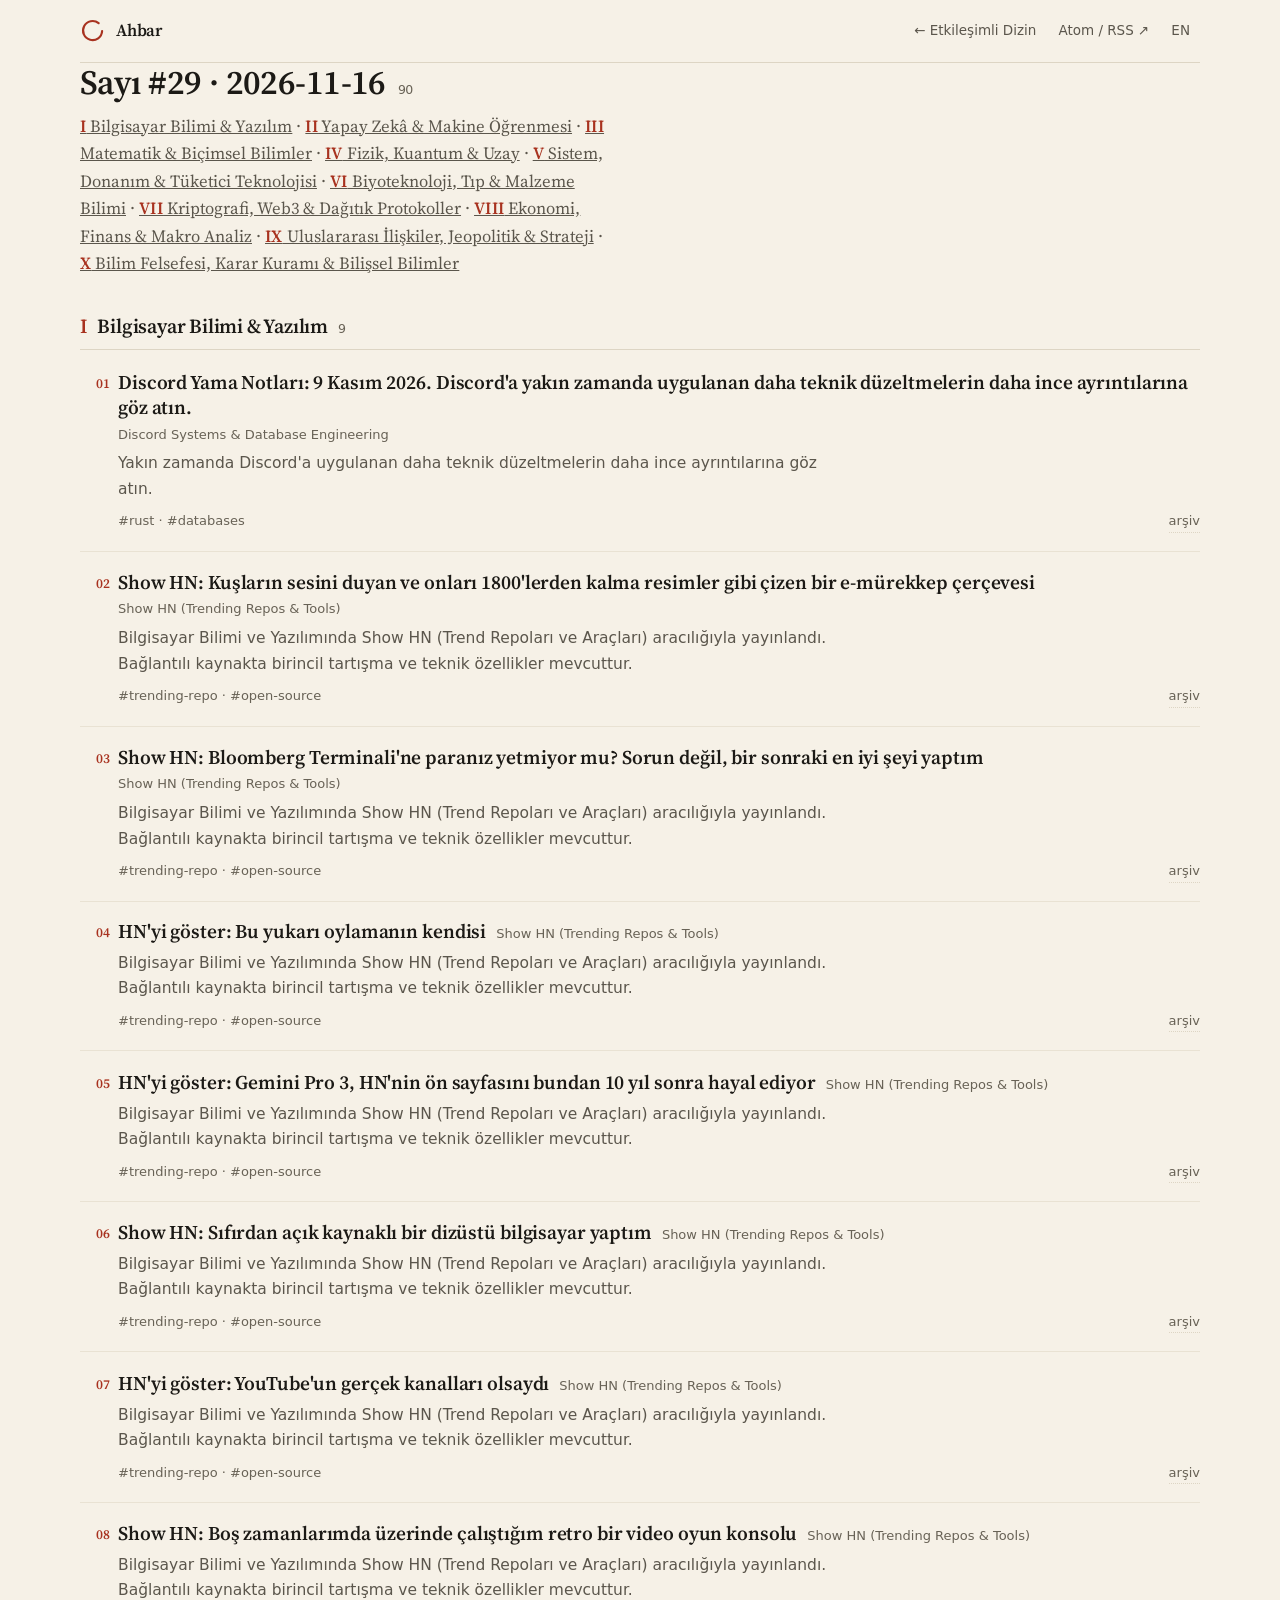
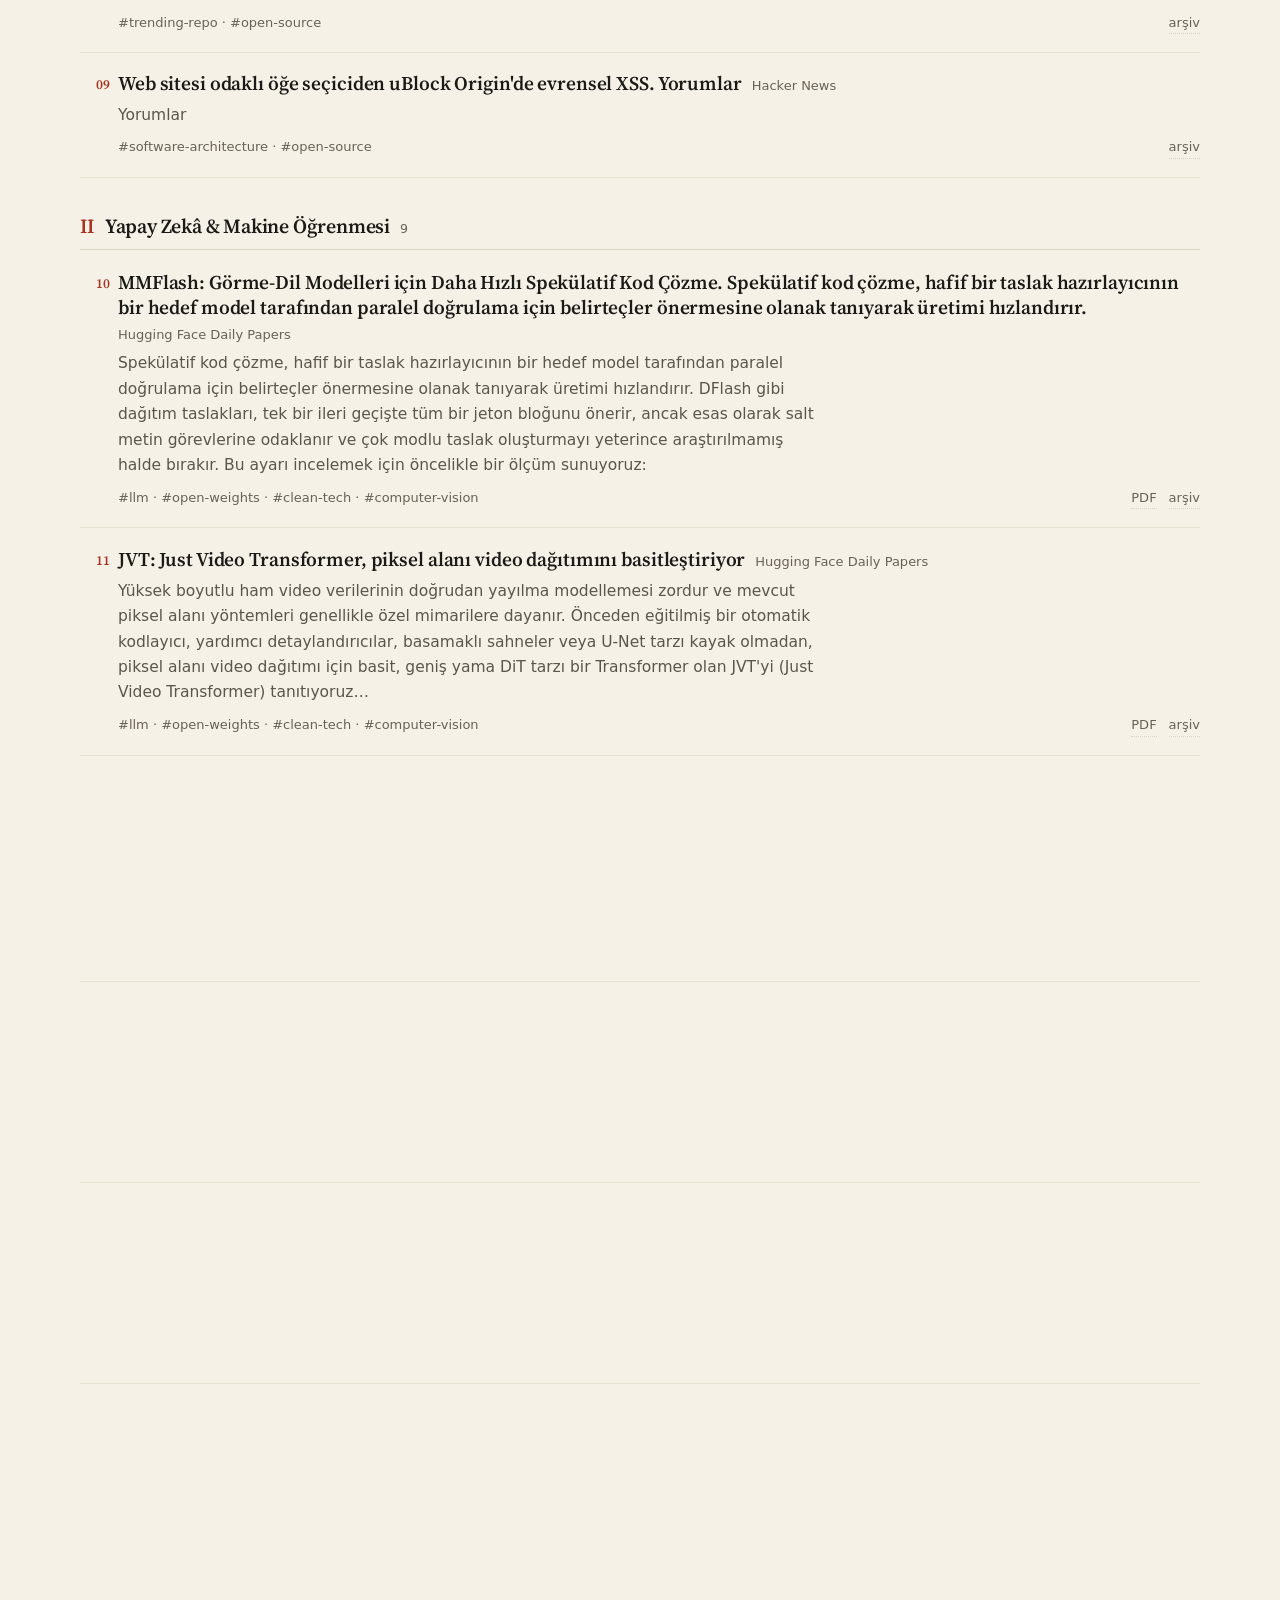
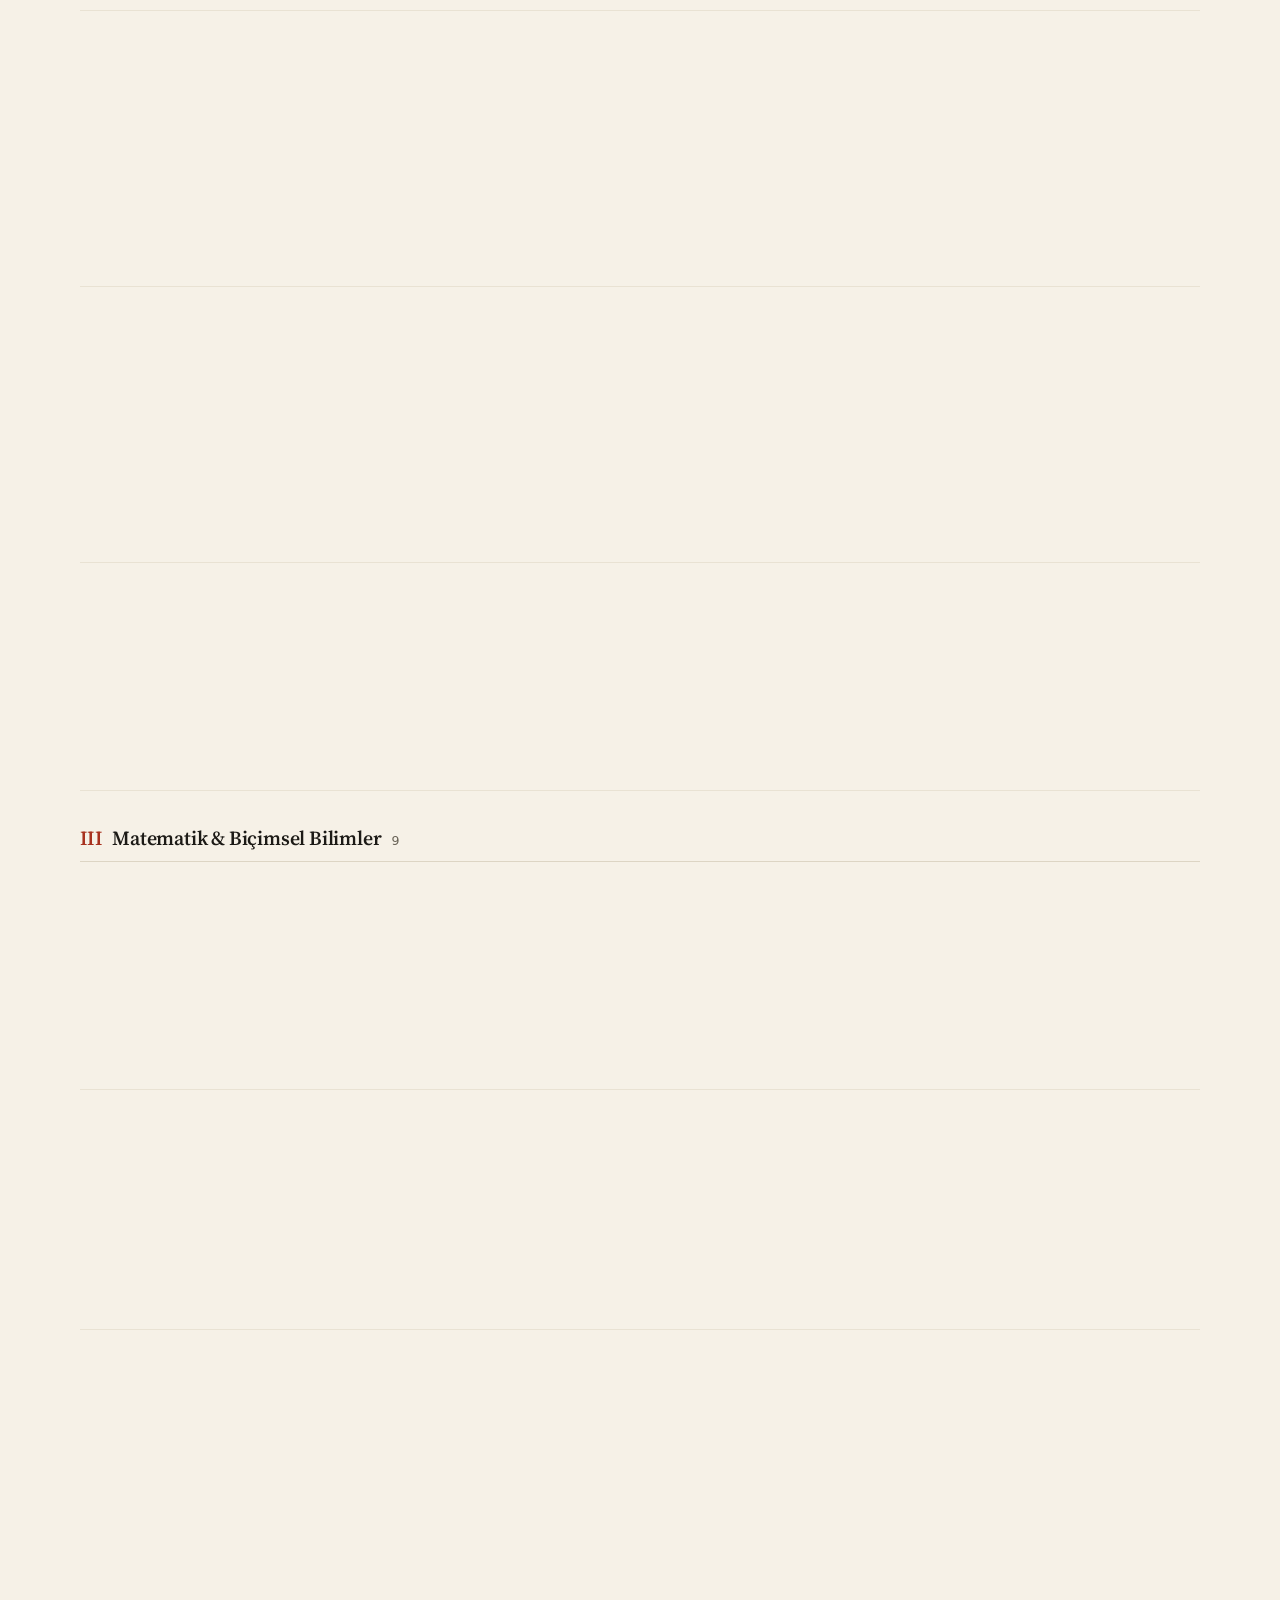
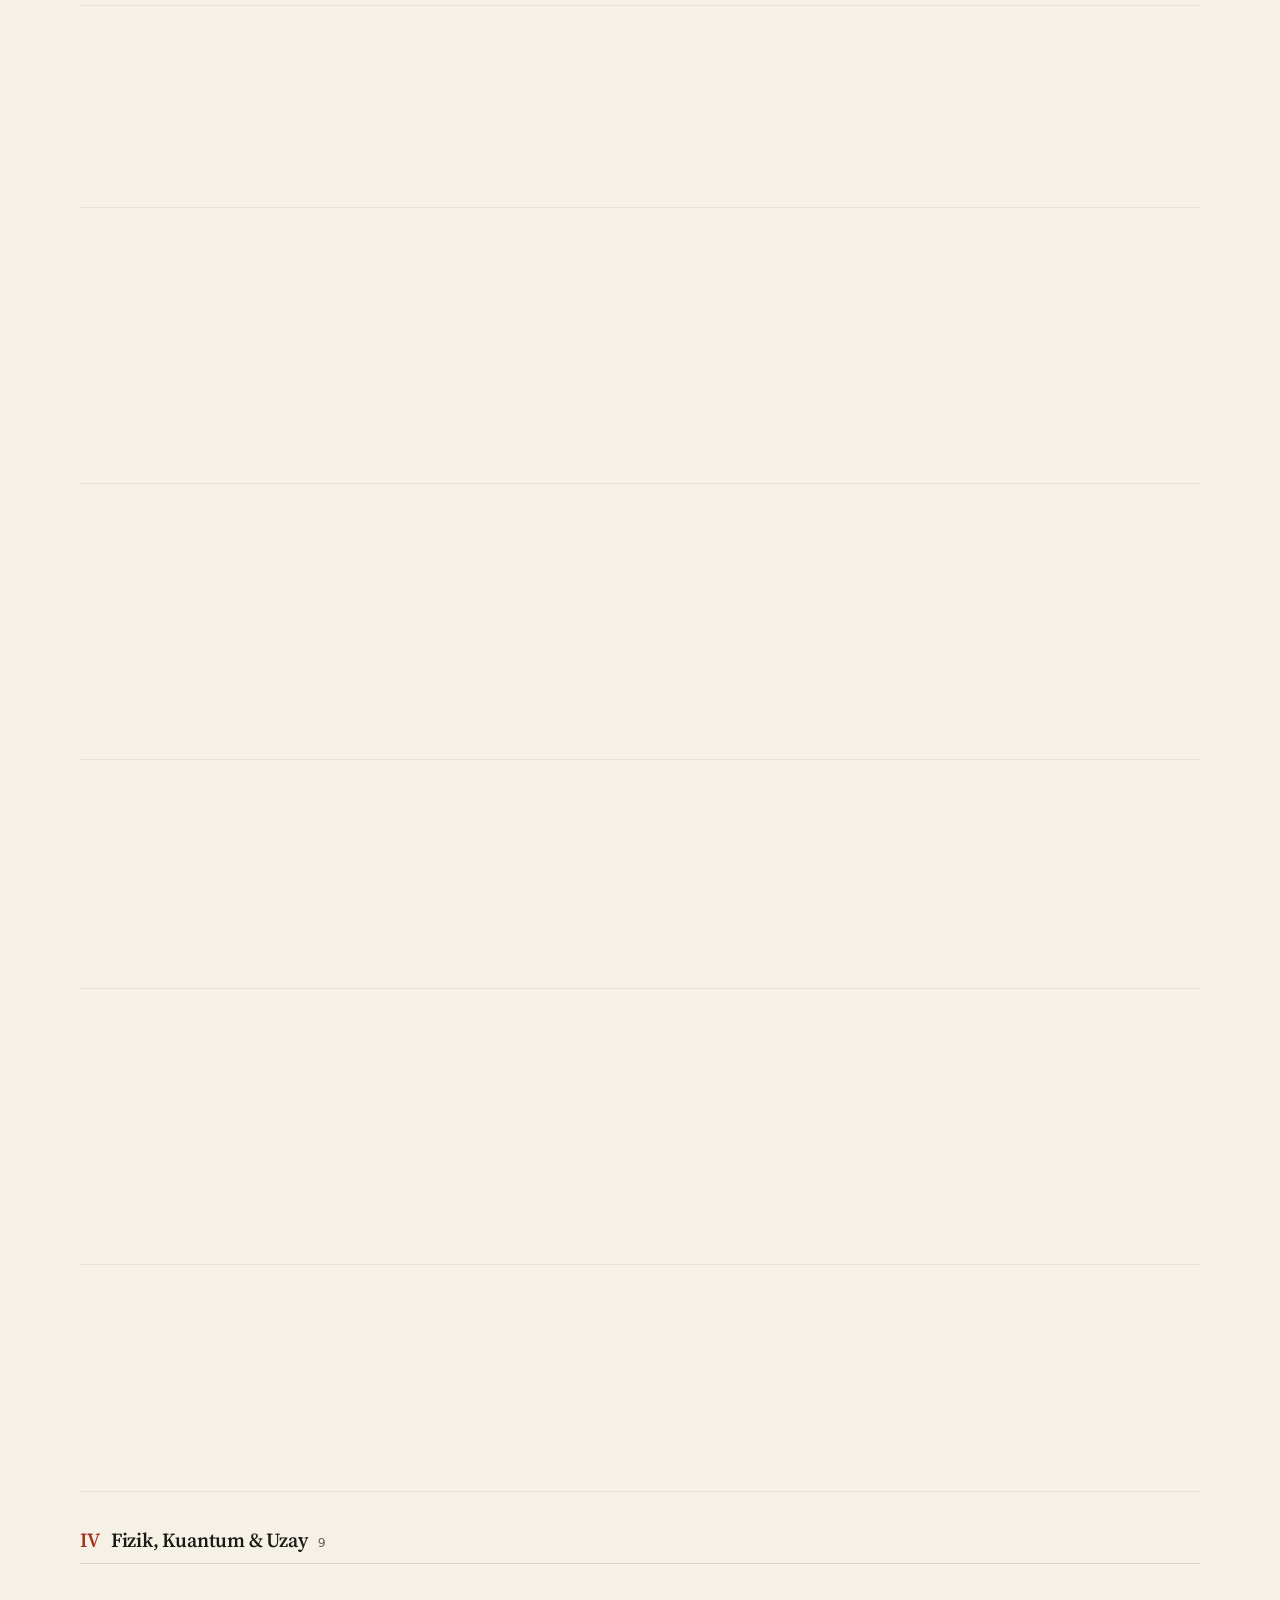
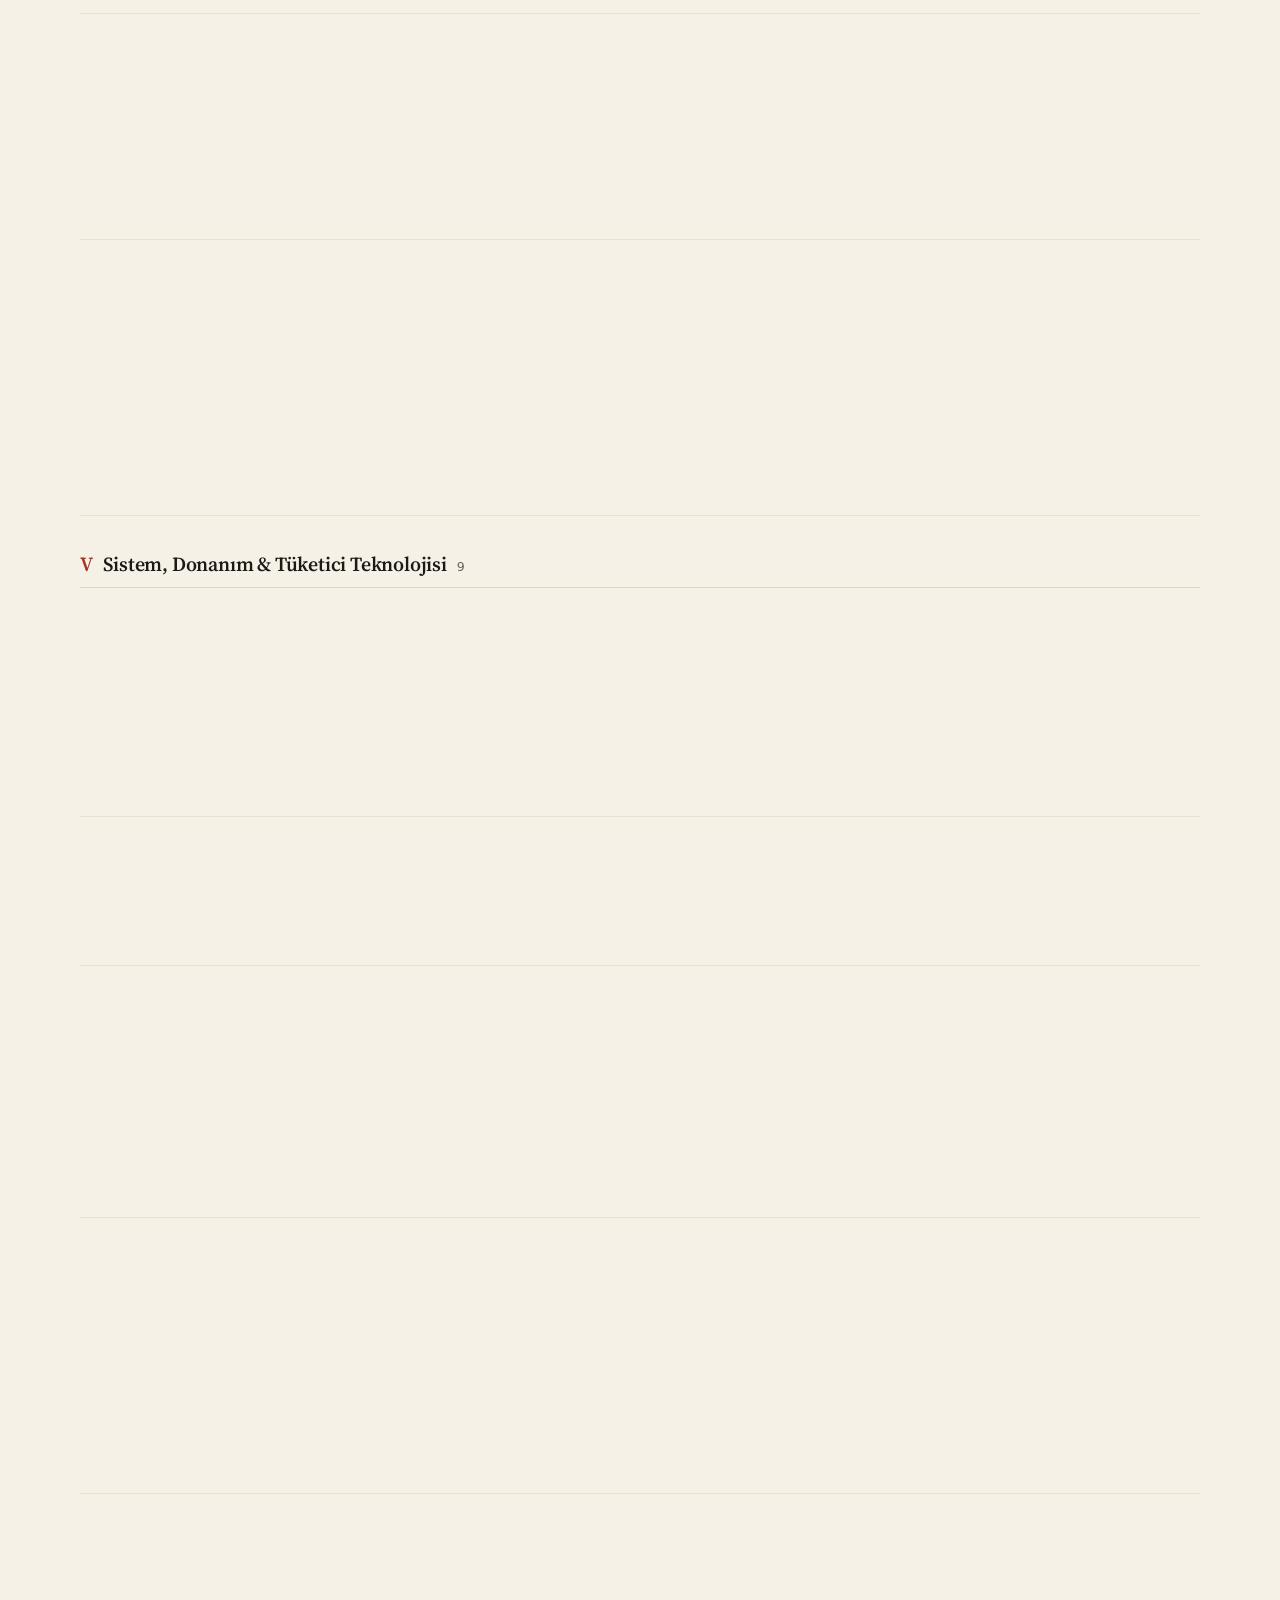
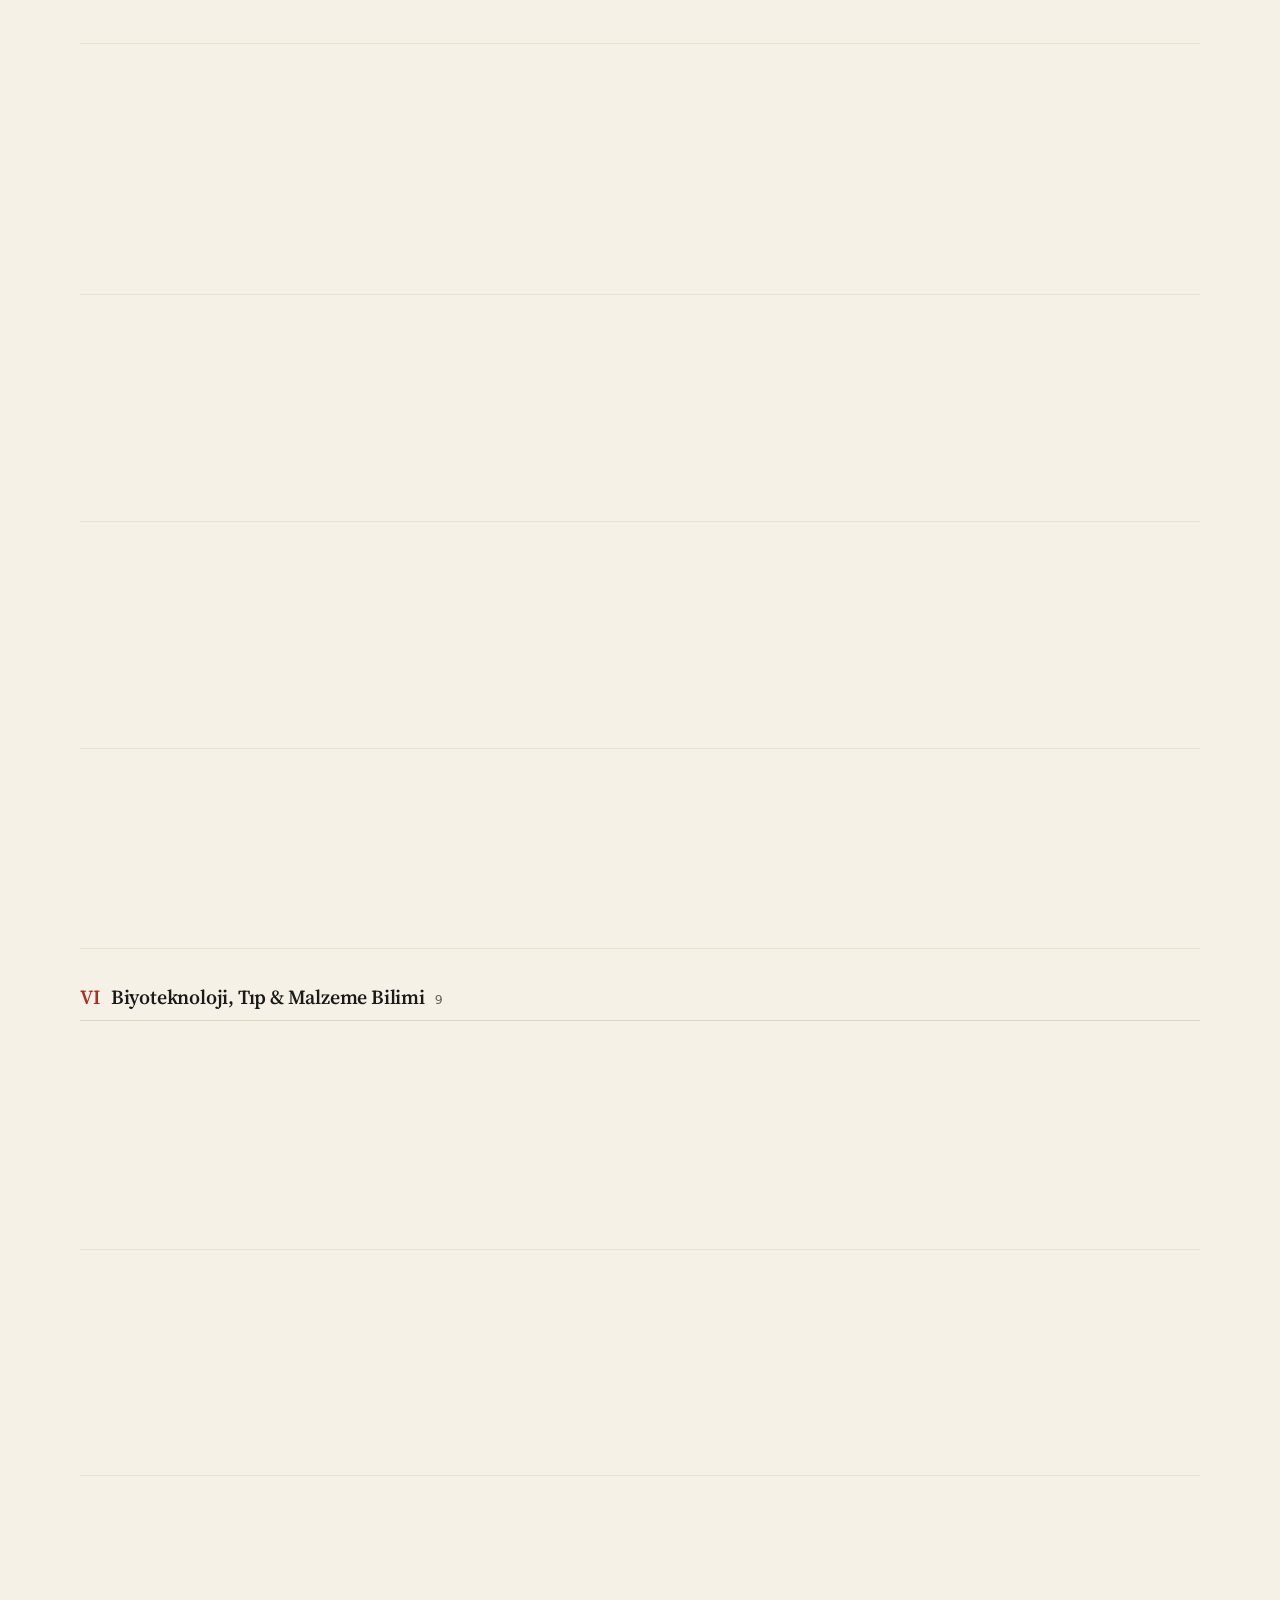
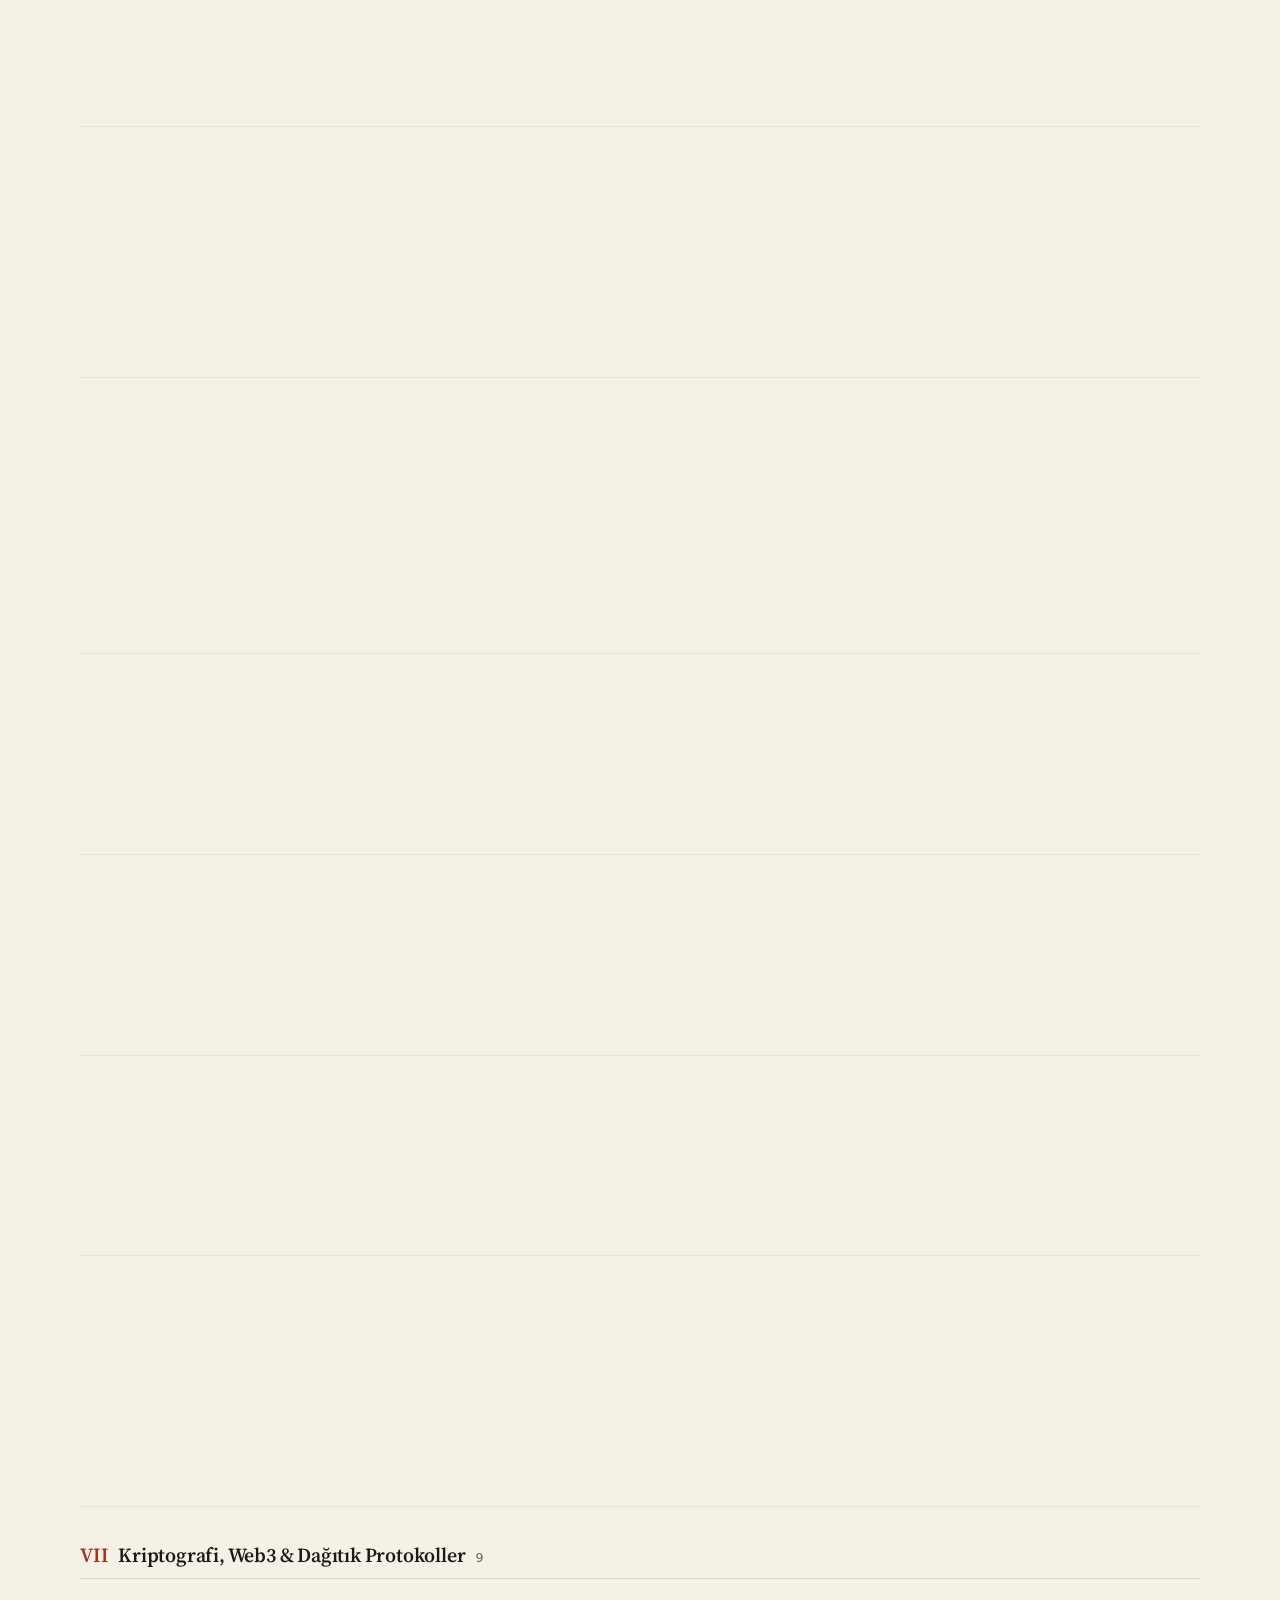
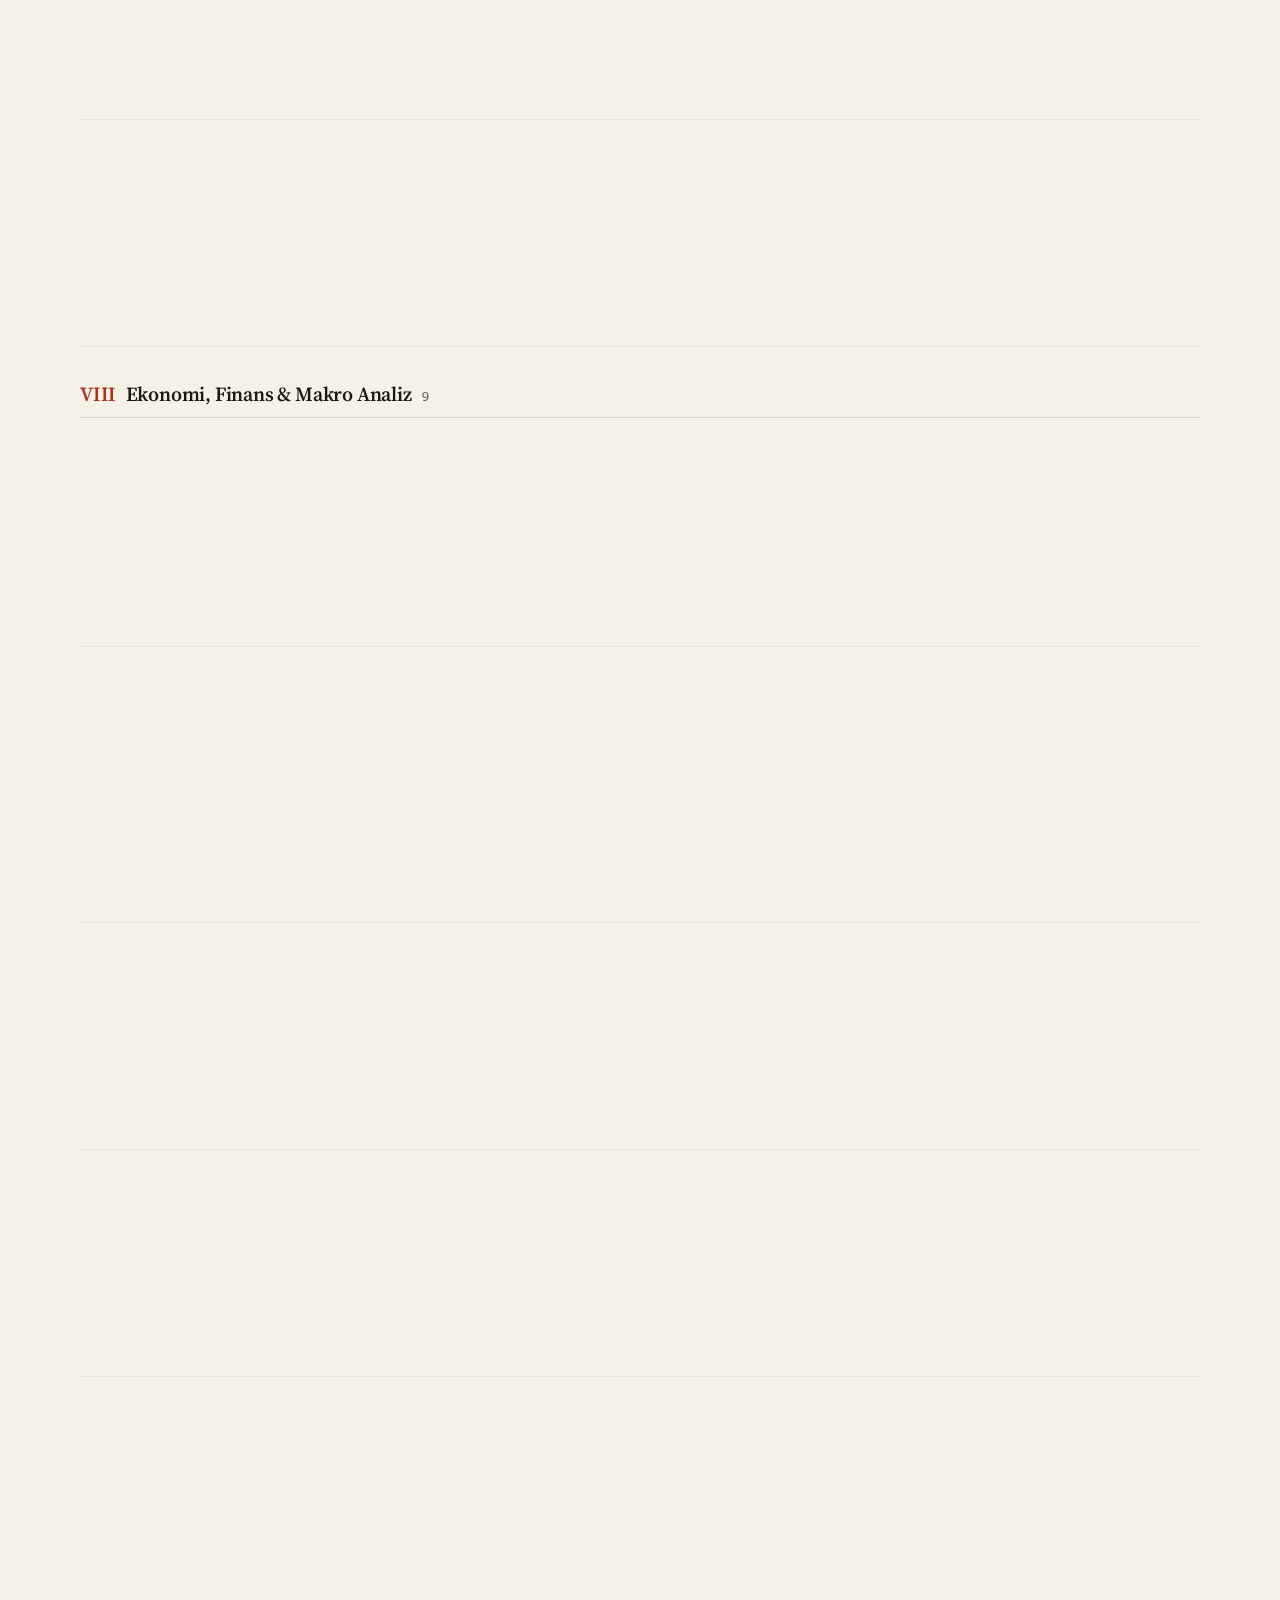
==== commit e19ddff5: "chore(issue): publish daily dispatch for 2026-11-16" ====
--- a/k/index.html
+++ b/k/index.html
@@ -4,7 +4,7 @@
 <meta charset="utf-8">
 <meta name="viewport" content="width=device-width, initial-scale=1">
 <meta http-equiv="Content-Security-Policy" content="default-src 'none'; style-src 'self' 'unsafe-inline'; img-src 'self' data:; font-src 'self'; object-src 'none'; base-uri 'none'">
-<title>Ahbar — Sayı #28 (2026-11-15) · Düz Metin Dizini</title>
+<title>Ahbar — Sayı #29 (2026-11-16) · Düz Metin Dizini</title>
 <link rel="stylesheet" href="../style.css">
 </head>
 <body class="calm static">
@@ -20,7 +20,7 @@
 
 <main id="list">
 <div class="fieldpage">
-<h1 class="ph">Sayı #28 · 2026-11-15 <span class="n">90</span></h1>
+<h1 class="ph">Sayı #29 · 2026-11-16 <span class="n">90</span></h1>
 <p class="lede"><a href="#sec-cs"><span class="rn">I</span> Bilgisayar Bilimi &amp; Yazılım</a> · <a href="#sec-ai"><span class="rn">II</span> Yapay Zekâ &amp; Makine Öğrenmesi</a> · <a href="#sec-math"><span class="rn">III</span> Matematik &amp; Biçimsel Bilimler</a> · <a href="#sec-physics"><span class="rn">IV</span> Fizik, Kuantum &amp; Uzay</a> · <a href="#sec-systems"><span class="rn">V</span> Sistem, Donanım &amp; Tüketici Teknolojisi</a> · <a href="#sec-bio"><span class="rn">VI</span> Biyoteknoloji, Tıp &amp; Malzeme Bilimi</a> · <a href="#sec-crypto"><span class="rn">VII</span> Kriptografi, Web3 &amp; Dağıtık Protokoller</a> · <a href="#sec-econ"><span class="rn">VIII</span> Ekonomi, Finans &amp; Makro Analiz</a> · <a href="#sec-geopolitics"><span class="rn">IX</span> Uluslararası İlişkiler, Jeopolitik &amp; Strateji</a> · <a href="#sec-philosophy"><span class="rn">X</span> Bilim Felsefesi, Karar Kuramı &amp; Bilişsel Bilimler</a></p>
 <section id="sec-cs">
 <h2 class="sh"><span class="rn">I</span> Bilgisayar Bilimi &amp; Yazılım <span class="n">9</span></h2>
@@ -33,49 +33,49 @@
 <article class="rec"><div class="no">06</div><div class="rb"><div class="nm"><a class="name" href="https://www.byran.ee/posts/creation/" target="_blank" rel="noopener">Show HN: Sıfırdan açık kaynaklı bir dizüstü bilgisayar yaptım</a> <span class="host">Show HN (Trending Repos &amp; Tools)</span></div><p class="desc">Bilgisayar Bilimi ve Yazılımında Show HN (Trend Repoları ve Araçları) aracılığıyla yayınlandı. Bağlantılı kaynakta birincil tartışma ve teknik özellikler mevcuttur.</p><div class="mt"><span class="itags">#trending-repo · #open-source</span><span class="meta"><a class="arch" href="https://web.archive.org/web/*/https://www.byran.ee/posts/creation/" target="_blank" rel="noopener">arşiv</a></span></div></div></article>
 <article class="rec"><div class="no">07</div><div class="rb"><div class="nm"><a class="name" href="https://ytch.xyz" target="_blank" rel="noopener">HN&#39;yi göster: YouTube&#39;un gerçek kanalları olsaydı</a> <span class="host">Show HN (Trending Repos &amp; Tools)</span></div><p class="desc">Bilgisayar Bilimi ve Yazılımında Show HN (Trend Repoları ve Araçları) aracılığıyla yayınlandı. Bağlantılı kaynakta birincil tartışma ve teknik özellikler mevcuttur.</p><div class="mt"><span class="itags">#trending-repo · #open-source</span><span class="meta"><a class="arch" href="https://web.archive.org/web/*/https://ytch.xyz" target="_blank" rel="noopener">arşiv</a></span></div></div></article>
 <article class="rec"><div class="no">08</div><div class="rb"><div class="nm"><a class="name" href="https://internalregister.github.io/2019/03/14/Homebrew-Console.html" target="_blank" rel="noopener">Show HN: Boş zamanlarımda üzerinde çalıştığım retro bir video oyun konsolu</a> <span class="host">Show HN (Trending Repos &amp; Tools)</span></div><p class="desc">Bilgisayar Bilimi ve Yazılımında Show HN (Trend Repoları ve Araçları) aracılığıyla yayınlandı. Bağlantılı kaynakta birincil tartışma ve teknik özellikler mevcuttur.</p><div class="mt"><span class="itags">#trending-repo · #open-source</span><span class="meta"><a class="arch" href="https://web.archive.org/web/*/https://internalregister.github.io/2019/03/14/Homebrew-Console.html" target="_blank" rel="noopener">arşiv</a></span></div></div></article>
-<article class="rec"><div class="no">09</div><div class="rb"><div class="nm"><a class="name" href="https://justine.lol/redbean/index.html" target="_blank" rel="noopener">HN&#39;yi göster: Redbean – Tek dosyalı dağıtılabilir web sunucusu</a> <span class="host">Show HN (Trending Repos &amp; Tools)</span></div><p class="desc">Bilgisayar Bilimi ve Yazılımında Show HN (Trend Repoları ve Araçları) aracılığıyla yayınlandı. Bağlantılı kaynakta birincil tartışma ve teknik özellikler mevcuttur.</p><div class="mt"><span class="itags">#trending-repo · #open-source</span><span class="meta"><a class="arch" href="https://web.archive.org/web/*/https://justine.lol/redbean/index.html" target="_blank" rel="noopener">arşiv</a></span></div></div></article>
+<article class="rec"><div class="no">09</div><div class="rb"><div class="nm"><a class="name" href="https://iter.ca/post/ubo-uxss/" target="_blank" rel="noopener">Web sitesi odaklı öğe seçiciden uBlock Origin&#39;de evrensel XSS. Yorumlar</a> <span class="host">Hacker News</span></div><p class="desc">Yorumlar</p><div class="mt"><span class="itags">#software-architecture · #open-source</span><span class="meta"><a class="arch" href="https://web.archive.org/web/*/https://iter.ca/post/ubo-uxss/" target="_blank" rel="noopener">arşiv</a></span></div></div></article>
 </div>
 </section>
 <section id="sec-ai">
 <h2 class="sh"><span class="rn">II</span> Yapay Zekâ &amp; Makine Öğrenmesi <span class="n">9</span></h2>
 <div class="recs">
-<article class="rec"><div class="no">10</div><div class="rb"><div class="nm"><a class="name" href="https://arxiv.org/abs/2611.17331" target="_blank" rel="noopener">TTB: Yalnızca Kod Çözücü Görünüm Sentez Modellerinin Verimli Bir Şekilde Oluşturulması için Test Zamanında Pişirme</a> <span class="host">Hugging Face Daily Papers</span></div><p class="desc">KV önbelleğe sahip, yalnızca kod çözücüden oluşan Geniş Görünüm Sentez Modelleri (LVSM&#39;ler), 3D geometriyi yeniden yapılandırmadan sinir ağlarından gelen yeni görünümleri gerileyerek son teknoloji ürünü kaliteye ulaşırken, Test Süresi Eğitimi (TTT) katmanları hesaplamadan tasarruf sağlar ancak kaliteden ödün verir. Küresel sahne bilgilerini hazırlamayı öğrenen bir strateji olan Test-Time Baking&#39;i (TTB) öneriyoruz.</p><div class="mt"><span class="itags">#llm · #open-weights · #neuroscience</span><span class="meta"><a class="arch" href="https://arxiv.org/pdf/2611.17331.pdf" target="_blank" rel="noopener">PDF</a><a class="arch" href="https://web.archive.org/web/*/https://arxiv.org/abs/2611.17331" target="_blank" rel="noopener">arşiv</a></span></div></div></article>
-<article class="rec"><div class="no">11</div><div class="rb"><div class="nm"><a class="name" href="https://arxiv.org/abs/2611.15844" target="_blank" rel="noopener">Açık Görüşlü Muz: Üretken Görsel Algı için Tamamen Açık Bir Reçete. Son çalışmalar, önceden eğitilmiş görüntü oluşturucuların, görüntü sentezinin ötesinde gerçek dünya anlayışını kodladığını öne sürüyor.</a> <span class="host">Hugging Face Daily Papers</span></div><p class="desc">Son çalışmalar, önceden eğitilmiş görüntü oluşturucuların, görüntü sentezinin ötesinde gerçek dünya anlayışını kodladığını öne sürüyor. Vision Banana, görme görevlerini koşullu görüntü düzenleme olarak çerçeveleyerek bundan yararlanıyor. Ancak verileri, ağırlıkları, kodu ve uygulama ayrıntıları kamuya açık değildir.</p><div class="mt"><span class="itags">#llm · #open-weights · #infosec</span><span class="meta"><a class="arch" href="https://arxiv.org/pdf/2611.15844.pdf" target="_blank" rel="noopener">PDF</a><a class="arch" href="https://web.archive.org/web/*/https://arxiv.org/abs/2611.15844" target="_blank" rel="noopener">arşiv</a></span></div></div></article>
-<article class="rec"><div class="no">12</div><div class="rb"><div class="nm"><a class="name" href="https://arxiv.org/abs/2611.17167" target="_blank" rel="noopener">Aktör mü, Hakim mi, Öğretmen mi? Uzun Ufuk Ajanlarında Karar Modellerini Anlamak</a> <span class="host">Hugging Face Daily Papers</span></div><p class="desc">Karar modelleri, bir soruyu, her biri için olasılığa sahip seçenekler arasından seçim yapmak gibi yazılı bir çıktıyla yanıtlar; böylece bir model, bir aracının eylemlerini seçebilir, önceden gerçekleştirilen eylemleri değerlendirebilir veya pekiştirmeli öğrenmeyle bir politikayı öğretmek için her eylemi puanlayabilir. Önceki çalışmalar, onları esas olarak aktörler olarak incelemiş ve yararlılıklarını ne kadar iyi hareket ettiklerine göre değerlendirmişti. Biz soruyoruz…</p><div class="mt"><span class="itags">#llm · #open-weights · #agents · #reinforcement-learning</span><span class="meta"><a class="arch" href="https://arxiv.org/pdf/2611.17167.pdf" target="_blank" rel="noopener">PDF</a><a class="arch" href="https://web.archive.org/web/*/https://arxiv.org/abs/2611.17167" target="_blank" rel="noopener">arşiv</a></span></div></div></article>
-<article class="rec"><div class="no">13</div><div class="rb"><div class="nm"><a class="name" href="https://arxiv.org/abs/2611.17060" target="_blank" rel="noopener">Ropedia Xperience 2: Fiziksel Yapay Zeka Ortamlarını ve Davranışlarını Ölçeklendirmek için Altın Standart</a> <span class="host">Hugging Face Daily Papers</span></div><p class="desc">GPT-6 Astra ve Claude Fable 5.1 gibi büyük temel modellerinin yakın zamanda robotları doğrudan görsel gözlemlerle kontrol ettiği gösterildi. Yine de gerçek dünya ortamlarında uzun vadeli, temas açısından zengin görevlerde kırılgan kalırlar. Daha fazla ilerleme iki tamamlayıcı kaynağa bağlıdır: görevlerin nasıl yerine getirildiğini denetleyen insan davranışının gösterilmesi.</p><div class="mt"><span class="itags">#llm · #open-weights · #robotics</span><span class="meta"><a class="arch" href="https://arxiv.org/pdf/2611.17060.pdf" target="_blank" rel="noopener">PDF</a><a class="arch" href="https://web.archive.org/web/*/https://arxiv.org/abs/2611.17060" target="_blank" rel="noopener">arşiv</a></span></div></div></article>
-<article class="rec"><div class="no">14</div><div class="rb"><div class="nm"><a class="name" href="https://arxiv.org/abs/2611.17334" target="_blank" rel="noopener">Çok Modlu Görüntü Kodlamanın Ayrıştırılması. Çok modlu dil modellerinin görsel girdiyi nasıl kodlaması gerektiği tartışmayı sürdürüyor.</a> <span class="host">Hugging Face Daily Papers</span></div><p class="desc">Çok modlu dil modellerinin görsel girdiyi nasıl kodlaması gerektiği tartışmayı sürdürüyor. Çoğu model önceden eğitilmiş bir görüntü kodlayıcı kullanırken, bazı yeni tarifler kodlayıcıyı dil modeliyle sıfırdan eğitiyor veya tamamen kaldırıyor. Görüntü kodlayıcılar üç tasarım seçeneğini bir araya getirir: yukarı yönlü ön eğitimden önce görsel, özel görüntü kapasitesi ve ön…</p><div class="mt"><span class="itags">#llm · #open-weights · #clean-tech</span><span class="meta"><a class="arch" href="https://arxiv.org/pdf/2611.17334.pdf" target="_blank" rel="noopener">PDF</a><a class="arch" href="https://web.archive.org/web/*/https://arxiv.org/abs/2611.17334" target="_blank" rel="noopener">arşiv</a></span></div></div></article>
-<article class="rec"><div class="no">15</div><div class="rb"><div class="nm"><a class="name" href="https://arxiv.org/abs/2611.16905" target="_blank" rel="noopener">Pratik ve Ölçeklenebilir SABUN için Faktörlü Tek Taraflı Adam-Moment</a> <span class="host">Hugging Face Daily Papers</span></div><p class="desc">İkinci dereceden optimize ediciler (örneğin, Şampuan, SOAP), Adam/AdamW&#39;ye cazip alternatifler olarak ortaya çıktı ve transformatör eğitiminde AdamW&#39;dan daha hızlı adım başına yakınsama vaat ediyor. Bununla birlikte, uygulamada hala maliyetli olmaya devam ediyorlar ve SOAP bile hala önemli miktarda optimize edici durum belleği ve öz bileşim ek yükü ödüyor. SOAP&#39;ın faydalarının artırılıp artırılamayacağını soruyoruz.</p><div class="mt"><span class="itags">#llm · #open-weights</span><span class="meta"><a class="arch" href="https://arxiv.org/pdf/2611.16905.pdf" target="_blank" rel="noopener">PDF</a><a class="arch" href="https://web.archive.org/web/*/https://arxiv.org/abs/2611.16905" target="_blank" rel="noopener">arşiv</a></span></div></div></article>
-<article class="rec"><div class="no">16</div><div class="rb"><div class="nm"><a class="name" href="https://arxiv.org/abs/2611.17336" target="_blank" rel="noopener">Piksellere Dönüş: Gizli Video Yayılımını Piksel Uzayına Kaldırma. Sınır video oluşturma modelleri, videoyu hem uzayda hem de zamanda sıkıştıran bir VAE gizli alanında çalışır.</a> <span class="host">Hugging Face Daily Papers</span></div><p class="desc">Sınır video oluşturma modelleri, videoyu hem uzayda hem de zamanda sıkıştıran bir VAE gizli alanında çalışır. Bu sıkıştırma, eğitimi takip edilebilir hale getirdi ancak artık yüksek çözünürlüklü, kontrol edilebilir ve etkileşimli oluşturmayı sınırlıyor; çözünürlüğün iki katına çıkarılması jeton sayısını dört katına çıkarıyor, koşullar tek tek kareler yerine kare gruplarına uygulanıyor ve her yanıtın beklenmesi gerekiyor.</p><div class="mt"><span class="itags">#llm · #open-weights · #clean-tech · #computer-vision</span><span class="meta"><a class="arch" href="https://arxiv.org/pdf/2611.17336.pdf" target="_blank" rel="noopener">PDF</a><a class="arch" href="https://web.archive.org/web/*/https://arxiv.org/abs/2611.17336" target="_blank" rel="noopener">arşiv</a></span></div></div></article>
-<article class="rec"><div class="no">17</div><div class="rb"><div class="nm"><a class="name" href="https://arxiv.org/abs/2611.16961" target="_blank" rel="noopener">Düşünmenin Değeri: Hibrit Karar Modellerinde Ne Zaman Akıl Yürütüleceğini Öğrenmek</a> <span class="host">Hugging Face Daily Papers</span></div><p class="desc">Mevcut uyarlanabilir akıl yürütme yöntemleri, bir modelin yazdığı açık akıl yürütmeyi kısaltır veya modları değiştirerek onu atlar; her iki durumda da cevap hâlâ jetonla yazılıyor. Ne kadar düşüneceğimize karar vermek yerine, farklı bir paradigmayı, sıfır ya da T düşüncesini araştırıyoruz: tek bir model ya bir ileri geçiş içindeki örtülü düşünceden yanıt verir, n üretir...</p><div class="mt"><span class="itags">#llm · #open-weights · #agents</span><span class="meta"><a class="arch" href="https://arxiv.org/pdf/2611.16961.pdf" target="_blank" rel="noopener">PDF</a><a class="arch" href="https://web.archive.org/web/*/https://arxiv.org/abs/2611.16961" target="_blank" rel="noopener">arşiv</a></span></div></div></article>
-<article class="rec"><div class="no">18</div><div class="rb"><div class="nm"><a class="name" href="https://arxiv.org/abs/2611.08219" target="_blank" rel="noopener">Agent-R^2: Gerçek Kaynaklı Veri Sentezi Yoluyla Gerçekçi Üretkenlik Çalışması için Ölçeklendirme Aracıları</a> <span class="host">Hugging Face Daily Papers</span></div><p class="desc">Büyük dil modelleri, etkensel akıl yürütme ve araç kullanımında hızlı bir ilerleme kaydederek, insanlardan gerçekçi üretkenlik çalışmalarını devralabilecek etmenlere yönelik beklentileri artırdı. Ancak mevcut temsilciler, başarının uzun vadeli profesyonel iş akışlarını takip etmeyi, heterojen dosya bağlamlarını anlamayı ve üretkenliği gerektirdiği bu tür görevleri tamamlamakta hâlâ zorlanıyor…</p><div class="mt"><span class="itags">#llm · #open-weights · #agents · #reinforcement-learning</span><span class="meta"><a class="arch" href="https://arxiv.org/pdf/2611.08219.pdf" target="_blank" rel="noopener">PDF</a><a class="arch" href="https://web.archive.org/web/*/https://arxiv.org/abs/2611.08219" target="_blank" rel="noopener">arşiv</a></span></div></div></article>
+<article class="rec"><div class="no">10</div><div class="rb"><div class="nm"><a class="name" href="https://arxiv.org/abs/2611.18482" target="_blank" rel="noopener">MMFlash: Görme-Dil Modelleri için Daha Hızlı Spekülatif Kod Çözme. Spekülatif kod çözme, hafif bir taslak hazırlayıcının bir hedef model tarafından paralel doğrulama için belirteçler önermesine olanak tanıyarak üretimi hızlandırır.</a> <span class="host">Hugging Face Daily Papers</span></div><p class="desc">Spekülatif kod çözme, hafif bir taslak hazırlayıcının bir hedef model tarafından paralel doğrulama için belirteçler önermesine olanak tanıyarak üretimi hızlandırır. DFlash gibi dağıtım taslakları, tek bir ileri geçişte tüm bir jeton bloğunu önerir, ancak esas olarak salt metin görevlerine odaklanır ve çok modlu taslak oluşturmayı yeterince araştırılmamış halde bırakır. Bu ayarı incelemek için öncelikle bir ölçüm sunuyoruz:</p><div class="mt"><span class="itags">#llm · #open-weights · #clean-tech · #computer-vision</span><span class="meta"><a class="arch" href="https://arxiv.org/pdf/2611.18482.pdf" target="_blank" rel="noopener">PDF</a><a class="arch" href="https://web.archive.org/web/*/https://arxiv.org/abs/2611.18482" target="_blank" rel="noopener">arşiv</a></span></div></div></article>
+<article class="rec"><div class="no">11</div><div class="rb"><div class="nm"><a class="name" href="https://arxiv.org/abs/2611.18549" target="_blank" rel="noopener">JVT: Just Video Transformer, piksel alanı video dağıtımını basitleştiriyor</a> <span class="host">Hugging Face Daily Papers</span></div><p class="desc">Yüksek boyutlu ham video verilerinin doğrudan yayılma modellemesi zordur ve mevcut piksel alanı yöntemleri genellikle özel mimarilere dayanır. Önceden eğitilmiş bir otomatik kodlayıcı, yardımcı detaylandırıcılar, basamaklı sahneler veya U-Net tarzı kayak olmadan, piksel alanı video dağıtımı için basit, geniş yama DiT tarzı bir Transformer olan JVT&#39;yi (Just Video Transformer) tanıtıyoruz…</p><div class="mt"><span class="itags">#llm · #open-weights · #clean-tech · #computer-vision</span><span class="meta"><a class="arch" href="https://arxiv.org/pdf/2611.18549.pdf" target="_blank" rel="noopener">PDF</a><a class="arch" href="https://web.archive.org/web/*/https://arxiv.org/abs/2611.18549" target="_blank" rel="noopener">arşiv</a></span></div></div></article>
+<article class="rec"><div class="no">12</div><div class="rb"><div class="nm"><a class="name" href="https://arxiv.org/abs/2611.15789" target="_blank" rel="noopener">VibePrevisBench: Blender&#39;da 4D Sahne Oluşturma için Aracı Kodlamayı Değerlendirme</a> <span class="host">Hugging Face Daily Papers</span></div><p class="desc">Kontrol edilebilir gerçek dünya video oluşturma modelleri, düzeni, hareketi ve kamerayı düzelten işlenmiş bir gri kutu proxy videosunu koşullandırabilir. Kodlama temsilcileri, Blender&#39;da bir 4D sahneyi yeniden oluşturarak bu tür videolar oluşturabilir, ancak hiçbir kıyaslama hem bu videoları hem de arkalarındaki uzun, çok çekimli sahneleri kontrol etmez. 4D sahne keşfi için bir referans noktası olan VibePrevisBench&#39;i tanıtıyoruz…</p><div class="mt"><span class="itags">#llm · #open-weights · #agents</span><span class="meta"><a class="arch" href="https://arxiv.org/pdf/2611.15789.pdf" target="_blank" rel="noopener">PDF</a><a class="arch" href="https://web.archive.org/web/*/https://arxiv.org/abs/2611.15789" target="_blank" rel="noopener">arşiv</a></span></div></div></article>
+<article class="rec"><div class="no">13</div><div class="rb"><div class="nm"><a class="name" href="https://arxiv.org/abs/2611.18397" target="_blank" rel="noopener">Oyuncu: Uzun Ufuk Gerçek Zamanlı Oyun Temsilcisi için Genelci Bir Vizyon-Dil-Eylem Temel Modeli</a> <span class="host">Hugging Face Daily Papers</span></div><p class="desc">Karmaşık etkileşimli ortamlarda uzun vadeli görevler için oluşturulmuş genel bir aracı çerçevesi olan Gamer&#39;ı tanıtıyoruz. Uçtan uca mimarisi algıyı, hafıza yönetimini ve çok adımlı akıl yürütmeyi birleştirir. Paylaşılan bir eğitim ve dağıtım hattı, hem geleneksel 2B grafik arayüzlerle hem de karmaşık 3B simüle edilmiş dünyalarla etkileşimi destekler.</p><div class="mt"><span class="itags">#llm · #open-weights · #combinatorics · #agents</span><span class="meta"><a class="arch" href="https://arxiv.org/pdf/2611.18397.pdf" target="_blank" rel="noopener">PDF</a><a class="arch" href="https://web.archive.org/web/*/https://arxiv.org/abs/2611.18397" target="_blank" rel="noopener">arşiv</a></span></div></div></article>
+<article class="rec"><div class="no">14</div><div class="rb"><div class="nm"><a class="name" href="https://arxiv.org/abs/2611.18442v1" target="_blank" rel="noopener">CANTraj: Doğal Sürüşte Araç Yörüngelerini CAN Sinyallerinden Kurtarma</a> <span class="host">arXiv CS (PL, SE, DB, DC, DS)</span></div><p class="desc">Açık sürüş sürümleri ve kullanıma dayalı sigorta programları, genellikle araç verilerini paylaşırken veya toplarken GPS kayıtlarını atlayarak gizlilik ihlallerini önlediğini iddia eder. Ancak GPS koordinatlarının sürüş kayıtlarından kaldırılması, araç sinyallerinin taşıdığı konum bilgilerini silmez. Önceki rota çıkarımı saldırıları hız, direksiyon ve…</p><div class="mt"><span class="itags">#compilers · #distributed-systems · #cryptography · #databases</span><span class="meta"><a class="arch" href="https://arxiv.org/pdf/2611.18442v1.pdf" target="_blank" rel="noopener">PDF</a><a class="arch" href="https://web.archive.org/web/*/https://arxiv.org/abs/2611.18442v1" target="_blank" rel="noopener">arşiv</a></span></div></div></article>
+<article class="rec"><div class="no">15</div><div class="rb"><div class="nm"><a class="name" href="https://arxiv.org/abs/2611.12901" target="_blank" rel="noopener">Spikes&#39;ta Yeniden Düşünmek: Adım Farkında Kod Çözme ile MDLM&#39;lerdeki Halüsinasyonları Azaltma</a> <span class="host">Hugging Face Daily Papers</span></div><p class="desc">Çok modlu yayılma dili modellerindeki (MDLM&#39;ler) son gelişmeler, yinelemeli iyileştirme yoluyla güçlü küresel modelleme yetenekleri sergilemiştir. Maske belirsizliğinin yinelemeli gürültü giderme sırasında genel bir düşüş eğilimi izlediğini, oysa birkaç gürültü giderme adımında halüsinasyonlarla yakından ilişkili lokalize entropi artışları sergilediğini gözlemledik. Biz şunu iddia ediyoruz ki…</p><div class="mt"><span class="itags">#llm · #open-weights · #clean-tech · #computer-vision</span><span class="meta"><a class="arch" href="https://arxiv.org/pdf/2611.12901.pdf" target="_blank" rel="noopener">PDF</a><a class="arch" href="https://web.archive.org/web/*/https://arxiv.org/abs/2611.12901" target="_blank" rel="noopener">arşiv</a></span></div></div></article>
+<article class="rec"><div class="no">16</div><div class="rb"><div class="nm"><a class="name" href="https://arxiv.org/abs/2611.18359" target="_blank" rel="noopener">Ajan Robotik Tasarlamak: Robotik Sistemlerde Yeni Bir Çağ. GPT-6 Astra&#39;nın piyasaya sürülmesi, robot biliminde yeni bir paradigmanın ortaya çıkışına işaret ediyor: etmenli robot bilimi.</a> <span class="host">Hugging Face Daily Papers</span></div><p class="desc">GPT-6 Astra&#39;nın piyasaya sürülmesi, robot biliminde yeni bir paradigmanın ortaya çıkışına işaret ediyor: etmenli robot bilimi. Birkaç hafta içinde, aracı donanımlara sahip sınır modelleri, pek çok somutlaştırılmış kıyaslamada göreve özgü politikalarla eşleşti veya bu politikaları aştı. Her bir görev ailesi için özel bir politika geliştirmek yerine, etmenli bir robotik sistem, açık dünyayı somutlaştırmak için bir temel modeli uygular…</p><div class="mt"><span class="itags">#llm · #open-weights · #agents · #robotics</span><span class="meta"><a class="arch" href="https://arxiv.org/pdf/2611.18359.pdf" target="_blank" rel="noopener">PDF</a><a class="arch" href="https://web.archive.org/web/*/https://arxiv.org/abs/2611.18359" target="_blank" rel="noopener">arşiv</a></span></div></div></article>
+<article class="rec"><div class="no">17</div><div class="rb"><div class="nm"><a class="name" href="https://arxiv.org/abs/2611.12068" target="_blank" rel="noopener">MIRIX-2.0: Çok Aracılı Bellek Sistemi. Uzun süreli hafıza, LLM temsilcilerinin kişiselleştirmesine, tutarlı kalmasına ve daha önce işe yarayanları yeniden kullanmasına olanak tanır.</a> <span class="host">Hugging Face Daily Papers</span></div><p class="desc">Uzun süreli hafıza, LLM temsilcilerinin kişiselleştirmesine, tutarlı kalmasına ve daha önce işe yarayanları yeniden kullanmasına olanak tanır. Parametrik hafızaların eğitime ihtiyacı vardır, konsolidasyon ayrıntıları tamamen kaybedebilir ve her kaydın saklanması, büyüyen bir mağazanın aranmasına neden olur. Aynı anda pratik, doğru ve verimli olacak şekilde tasarlanmış çok aracılı bir bellek sistemi olan MIRIX-2.0&#39;ı sunuyoruz.</p><div class="mt"><span class="itags">#llm · #open-weights · #combinatorics · #agents</span><span class="meta"><a class="arch" href="https://arxiv.org/pdf/2611.12068.pdf" target="_blank" rel="noopener">PDF</a><a class="arch" href="https://web.archive.org/web/*/https://arxiv.org/abs/2611.12068" target="_blank" rel="noopener">arşiv</a></span></div></div></article>
+<article class="rec"><div class="no">18</div><div class="rb"><div class="nm"><a class="name" href="https://arxiv.org/abs/2611.17831" target="_blank" rel="noopener">V-JEPA-LM: Statik, Metin Hizalamalı Temsillerin Ötesinde Dinamikleri Okuyan Video Dili Modelleri</a> <span class="host">Hugging Face Daily Papers</span></div><p class="desc">V-JEPA gibi dünya modeli video kodlayıcılar, sahnelerin nasıl değiştiğini (yön, hız, sıra, durum) yalnızca videodan öğrenir. Soruları yanıtlamak için altyazılar ve soru-cevap çiftleri üzerine eğitilmiş bir dil modeline bağlanırlar. Ancak her başlık veya soru, bir klibin yalnızca birkaç niteliğini adlandırır, böylece model, bunları okumak yerine bu nitelikleri almayı öğrenir.</p><div class="mt"><span class="itags">#llm · #open-weights</span><span class="meta"><a class="arch" href="https://arxiv.org/pdf/2611.17831.pdf" target="_blank" rel="noopener">PDF</a><a class="arch" href="https://web.archive.org/web/*/https://arxiv.org/abs/2611.17831" target="_blank" rel="noopener">arşiv</a></span></div></div></article>
 </div>
 </section>
 <section id="sec-math">
 <h2 class="sh"><span class="rn">III</span> Matematik &amp; Biçimsel Bilimler <span class="n">9</span></h2>
 <div class="recs">
-<article class="rec"><div class="no">19</div><div class="rb"><div class="nm"><a class="name" href="https://arxiv.org/abs/2611.17282v1" target="_blank" rel="noopener">Pozitif Lagrangianların değişmeli kategorisine doğru</a> <span class="host">arXiv Mathematics (NT, CO, AG, LO, AT, GR)</span></div><p class="desc">Bir Calabi-Yau manifoldunun türetilmiş Fukaya kategorisindeki pozitif Lagrange zarları arasındaki bir morfizmin çekirdeğini ve kok çekirdeğini terminal konfigürasyonu belirleyen bir geometrik yapı tanıtıyoruz. Dolayısıyla, eğer yapı her zaman sona eriyorsa, Joyce&#39;un tahmin ettiği gibi, pozitif Lagrange zarlarının tüm alt kategorisi değişmeli olacaktır. Bunu gösteriyoruz ki…</p><div class="mt"><span class="itags">#number-theory · #combinatorics · #high-energy · #algebra-geometry</span><span class="meta"><a class="arch" href="https://arxiv.org/pdf/2611.17282v1.pdf" target="_blank" rel="noopener">PDF</a><a class="arch" href="https://web.archive.org/web/*/https://arxiv.org/abs/2611.17282v1" target="_blank" rel="noopener">arşiv</a></span></div></div></article>
-<article class="rec"><div class="no">20</div><div class="rb"><div class="nm"><a class="name" href="https://arxiv.org/abs/2611.17252v1" target="_blank" rel="noopener">İnatçılık Tohumlarını Ekmek: Kalah, PSPACE&#39;i tamamladı. Kalah, mancala ekim oyunları ailesinden klasik bir iki oyunculu oyundur.</a> <span class="host">arXiv Mathematics (NT, CO, AG, LO, AT, GR)</span></div><p class="desc">Kalah, mancala ekim oyunları ailesinden klasik bir iki oyunculu oyundur. Bilgisayarlar birçok standart boyutlu başlangıç ​​pozisyonunu çözdü, ancak büyüyen boyuttaki tahtalarda oyunun karmaşıklığı açık kaldı. Her bir taraftaki çukur sayısının girdinin bir parçası olduğu ve keyfi bir konumun verildiği doğal genellemeyi taş c ile inceliyoruz.</p><div class="mt"><span class="itags">#number-theory · #combinatorics · #algorithms · #decision-theory</span><span class="meta"><a class="arch" href="https://arxiv.org/pdf/2611.17252v1.pdf" target="_blank" rel="noopener">PDF</a><a class="arch" href="https://web.archive.org/web/*/https://arxiv.org/abs/2611.17252v1" target="_blank" rel="noopener">arşiv</a></span></div></div></article>
-<article class="rec"><div class="no">21</div><div class="rb"><div class="nm"><a class="name" href="https://arxiv.org/abs/2611.17189v1" target="_blank" rel="noopener">Üniform Littlewood sabitinin süper düzey kümeleri için boyut düşüşü</a> <span class="host">arXiv Mathematics (NT, CO, AG, LO, AT, GR)</span></div><p class="desc"><math display="inline" class="m"><mrow>(x,y)inℝ<sup>2</sup></mrow></math> ve <math display="inline" class="m"><mrow>Q≥ 1</mrow></math> için, <math display="inline" class="m"><mrow>F<sub>Q</sub>(x,y)=Qmin<sub>1≤ q≤ Q</sub>lVert qxrVertlVert qyrVert</mrow></math>&#39;yi ayarlayın; burada <math display="inline" class="m"><mrow>q</mrow></math> pozitif tam sayılara göre değişir ve <math display="inline" class="m"><mrow>lVert·rVert</mrow></math> en yakın tam sayıya olan mesafeyi belirtir. Üniform Littlewood sabitinin <math display="inline" class="m"><mrow>L=limsup<sub>Q→∞</sub>F<sub>Q</sub></mrow></math> pozitif olduğu küme tam Hausdorff boyutuna sahiptir. Bunu her sabit için kanıtlıyoruz…</p><div class="mt"><span class="itags">#number-theory · #combinatorics · #analysis-pde · #post-quantum</span><span class="meta"><a class="arch" href="https://arxiv.org/pdf/2611.17189v1.pdf" target="_blank" rel="noopener">PDF</a><a class="arch" href="https://web.archive.org/web/*/https://arxiv.org/abs/2611.17189v1" target="_blank" rel="noopener">arşiv</a></span></div></div></article>
-<article class="rec"><div class="no">22</div><div class="rb"><div class="nm"><a class="name" href="https://arxiv.org/abs/2611.17286v1" target="_blank" rel="noopener">Temsilciler Beklenmediğinde Kurgusal Oyun-Faydalı Maksimize Ediciler: <math display="inline" class="m"><mrow>2</mrow></math>-Aksiyon Oyunlarında Geometrik Bir Analiz</a> <span class="host">arXiv Analysis, PDEs &amp; Probability (AP, PR, NA, OC)</span></div><p class="desc">Kurgusal oyun (FP), oyunlardaki en eski ve en temel öğrenme prosedürlerinden biridir; burada her oyuncu, bağımsız olarak, rakiplerin geçmiş eylemlerinin ampirik dağılımına göre beklenen getiriyi maksimuma çıkararak en iyi tepkiyi seçer. Bununla birlikte, öğrenme aracıları her zaman beklenen faydayı en üst düzeye çıkaranlar olmayabilir: doğrusal olmayan değerlendirme kullanabilirler…</p><div class="mt"><span class="itags">#analysis-pde · #probability-stats · #decision-theory · #optimization</span><span class="meta"><a class="arch" href="https://arxiv.org/pdf/2611.17286v1.pdf" target="_blank" rel="noopener">PDF</a><a class="arch" href="https://web.archive.org/web/*/https://arxiv.org/abs/2611.17286v1" target="_blank" rel="noopener">arşiv</a></span></div></div></article>
-<article class="rec"><div class="no">23</div><div class="rb"><div class="nm"><a class="name" href="https://arxiv.org/abs/2611.17247v1" target="_blank" rel="noopener">Fiyat-etkili Martingale optimum taşıma</a> <span class="host">arXiv Analysis, PDEs &amp; Probability (AP, PR, NA, OC)</span></div><p class="desc">Martingale optimal taşıma (MOT), altta yatan ticaretin sürtünmesiz olduğu varsayılarak, vanilya opsiyonlarına göre kalibre edilen opsiyon fiyatları için modelden bağımsız sınırlar sağlar. Bu çalışmada, dinamik ticaretin ikinci dereceden geçici fiyat etkisine neden olduğu durumu ele alıyoruz. İlk olarak, süper riskten korunma fiyatı için bir dualite sonucunu kanıtlıyoruz.</p><div class="mt"><span class="itags">#analysis-pde · #probability-stats · #quant-finance</span><span class="meta"><a class="arch" href="https://arxiv.org/pdf/2611.17247v1.pdf" target="_blank" rel="noopener">PDF</a><a class="arch" href="https://web.archive.org/web/*/https://arxiv.org/abs/2611.17247v1" target="_blank" rel="noopener">arşiv</a></span></div></div></article>
-<article class="rec"><div class="no">24</div><div class="rb"><div class="nm"><a class="name" href="https://arxiv.org/abs/2611.17219v1" target="_blank" rel="noopener">Rastgele Zaman Ölçeklerinde Yapıyı Koruyan Sızıntılı Entegrasyon ve Ateşleme Dinamikleri</a> <span class="host">arXiv Analysis, PDEs &amp; Probability (AP, PR, NA, OC)</span></div><p class="desc">Sızdıran entegre et ve ateşle (LIF) nöronu, pasif bir zar yasasını eşikle tetiklenen ateşleme ve sıfırlamayla birleştirir. Bu hibrit nöron modelini sabit girdi altında, rastgele bir Hilger zaman ölçeğinde <math display="inline" class="m"><mrow>mathbbT</mrow></math> formüle ediyoruz. Temel sonucumuz, ilk ani artıştan sonra ateşleme sürelerinin <math display="inline" class="m"><mrow>t<sub>n+1</sub>=Π<sub>\mathbb{T</sub><sup>+</sup>(t<sub>n+T</sub><sub>c</sub>)</mrow></math> karşılanmasıdır, burada <math display="inline" class="m"><mrow>T<sub>c</sub></mrow></math> ...</p><div class="mt"><span class="itags">#analysis-pde · #probability-stats · #neuroscience · #post-quantum</span><span class="meta"><a class="arch" href="https://arxiv.org/pdf/2611.17219v1.pdf" target="_blank" rel="noopener">PDF</a><a class="arch" href="https://web.archive.org/web/*/https://arxiv.org/abs/2611.17219v1" target="_blank" rel="noopener">arşiv</a></span></div></div></article>
-<article class="rec"><div class="no">25</div><div class="rb"><div class="nm"><a class="name" href="https://terrytao.wordpress.com/2026/11/13/introducing-mathhelm-a-place-to-discuss-ai-generated-papers/" target="_blank" rel="noopener">MathHelm ile Tanışın: Yapay zeka tarafından oluşturulan makalelerin tartışılacağı bir yer. [Bu, üyeliği bu gönderinin altında listelenen MathHelm bilimsel komitesinin misafir gönderisidir.</a> <span class="host">What&apos;s New (Terence Tao)</span></div><p class="desc">[Bu, üyeliği bu gönderinin altında listelenen MathHelm bilimsel komitesinin misafir gönderisidir. -T.] Matematik, meslektaşlarımızla ve daha geniş halkla yaptığımız düzenli konuşmalara bağlıdır. Fikirleri paylaşmamıza, kolektif anlayışımızı derinleştirmemize, alanın nerede durduğunu görmemize ve bir sonraki adımda neyi keşfedeceğimize karar vermemize yardımcı oluyorlar.</p><div class="mt"><span class="itags">#analysis-pde · #formal-proofs</span><span class="meta"><a class="arch" href="https://web.archive.org/web/*/https://terrytao.wordpress.com/2026/11/13/introducing-mathhelm-a-place-to-discuss-ai-generated-papers/" target="_blank" rel="noopener">arşiv</a></span></div></div></article>
-<article class="rec"><div class="no">26</div><div class="rb"><div class="nm"><a class="name" href="https://terrytao.wordpress.com/2026/11/12/247a-notes-4-weighted-estimates-and-pseudodifferential-operators/" target="_blank" rel="noopener">247A, Not 4: Ağırlıklı tahminler ve psödodiferansiyel operatörler</a> <span class="host">What&apos;s New (Terence Tao)</span></div><p class="desc">— 1. Ağırlıklı eşitsizlikler — Önceki notlarda, bir ölçü uzayı üzerinde doğrusal veya alt doğrusal bir operatör aldık ve aşağıdaki gibi haritalama özellikleri oluşturduk. Bu tahminler, yüksekliğinin ve genişliğinin yüksekliği ve genişliği tarafından nasıl kontrol edildiğine ilişkin bilgileri ortaya çıkarır. Ancak, bu tahminler nerede olduğunu göstermez […]</p><div class="mt"><span class="itags">#analysis-pde · #formal-proofs</span><span class="meta"><a class="arch" href="https://web.archive.org/web/*/https://terrytao.wordpress.com/2026/11/12/247a-notes-4-weighted-estimates-and-pseudodifferential-operators/" target="_blank" rel="noopener">arşiv</a></span></div></div></article>
-<article class="rec"><div class="no">27</div><div class="rb"><div class="nm"><a class="name" href="https://terrytao.wordpress.com/2026/11/11/lean-grimoire/" target="_blank" rel="noopener">Yalın Grimoire. Temmuz ayında, bir dizi matematiksel görselleştirme uygulaması oluşturmak için modern kodlama aracılarını kullanmayı denemeye başladım.</a> <span class="host">What&apos;s New (Terence Tao)</span></div><p class="desc">Temmuz ayında, bir dizi matematiksel görselleştirme uygulaması oluşturmak için modern kodlama aracılarını kullanmayı denemeye başladım. Son birkaç ayda yaşanan aşırı yoğun olaylar nedeniyle bu projeleri bir kenara bırakmak zorunda kaldım; ancak yakın zamanda başlattığım böyle bir proje üzerinde çalışmak için biraz zaman buldum […]</p><div class="mt"><span class="itags">#analysis-pde · #formal-proofs · #logic · #agents</span><span class="meta"><a class="arch" href="https://web.archive.org/web/*/https://terrytao.wordpress.com/2026/11/11/lean-grimoire/" target="_blank" rel="noopener">arşiv</a></span></div></div></article>
+<article class="rec"><div class="no">19</div><div class="rb"><div class="nm"><a class="name" href="https://arxiv.org/abs/2611.18483v1" target="_blank" rel="noopener">Değişim süreci için hareketli parçacık lemmasının katılığı. <math display="inline" class="m"><mrow>G=(V,c)</mrow></math> sonlu bağlı ağırlıklı bir grafik olsun.</a> <span class="host">arXiv Mathematics (NT, CO, AG, LO, AT, GR)</span></div><p class="desc"><math display="inline" class="m"><mrow>G=(V,c)</mrow></math> sonlu bağlı ağırlıklı bir grafik olsun. İki terminal köşesi <math display="inline" class="m"><mrow>x≠ y in V</mrow></math> boyunca birim voltaj düşüşüne bağlı olarak <math display="inline" class="m"><mrow>G</mrow></math> üzerindeki değişim süreci için hareketli parçacık lemmasında eşitliği elde etmek için kesin koşulları oluşturuyoruz. Birincisi, eşitlik yalnızca en fazla iki satıra sahip bölümler tarafından indekslenen indirgenemez temsillerde meydana gelebilir.</p><div class="mt"><span class="itags">#number-theory · #combinatorics · #probability-stats</span><span class="meta"><a class="arch" href="https://arxiv.org/pdf/2611.18483v1.pdf" target="_blank" rel="noopener">PDF</a><a class="arch" href="https://web.archive.org/web/*/https://arxiv.org/abs/2611.18483v1" target="_blank" rel="noopener">arşiv</a></span></div></div></article>
+<article class="rec"><div class="no">20</div><div class="rb"><div class="nm"><a class="name" href="https://arxiv.org/abs/2611.18358v1" target="_blank" rel="noopener">Asal Derecenin Öz Denkliği ile <math display="inline" class="m"><mrow>𝔽<sub>2</sub><sup>10</sup></mrow></math> İkinci Dereceden APN Fonksiyonları</a> <span class="host">arXiv Mathematics (NT, CO, AG, LO, AT, GR)</span></div><p class="desc"><math display="inline" class="m"><mrow>𝔽<sub>2</sub><sup>n</sup></mrow></math>&#39;in neredeyse mükemmel doğrusal olmayan (APN) fonksiyonları mümkün olan en düşük diferansiyel tekdüzeliğe sahiptir. Çift boyutta, altıncı boyutta bilinen tek APN permütasyonu, önemsiz olmayan doğrusal bir öz eşdeğerliğe sahip ikinci dereceden bir APN fonksiyonuna eşdeğerdir; <math display="inline" class="m"><mrow>n ≥ 8</mrow></math> çift değeri için hiçbir APN permütasyonu bilinmiyor. Yaklaşık 3,8 milyonluk yayınlanmış bir koleksiyonda…</p><div class="mt"><span class="itags">#number-theory · #combinatorics · #cryptography</span><span class="meta"><a class="arch" href="https://arxiv.org/pdf/2611.18358v1.pdf" target="_blank" rel="noopener">PDF</a><a class="arch" href="https://web.archive.org/web/*/https://arxiv.org/abs/2611.18358v1" target="_blank" rel="noopener">arşiv</a></span></div></div></article>
+<article class="rec"><div class="no">21</div><div class="rb"><div class="nm"><a class="name" href="https://arxiv.org/abs/2611.18448v1" target="_blank" rel="noopener">Seyrek yerel anlarla gözlemlenebilir yayılımı öğrenme. Kısa süreli yörüngelerden yüksek boyutlu çok cisimli sistemlerde yerel moment dinamiklerini tahmin etmek için birleşik bir çerçeve öneriyoruz.</a> <span class="host">arXiv Analysis, PDEs &amp; Probability (AP, PR, NA, OC)</span></div><p class="desc">Kısa süreli yörüngelerden yüksek boyutlu çok cisimli sistemlerde yerel moment dinamiklerini tahmin etmek için birleşik bir çerçeve öneriyoruz. Dinamiklerin yerelliği sayesinde, Markov operatörünü hedef gözlemlenebilirin yakınında desteklenen düşük dereceli bağlantılı küme tabanı fonksiyonlarına yansıtarak geçiş momenti matrislerini oluşturuyoruz. Tartışmayı istismar etmek…</p><div class="mt"><span class="itags">#analysis-pde · #probability-stats · #quantum-computing · #infosec</span><span class="meta"><a class="arch" href="https://arxiv.org/pdf/2611.18448v1.pdf" target="_blank" rel="noopener">PDF</a><a class="arch" href="https://web.archive.org/web/*/https://arxiv.org/abs/2611.18448v1" target="_blank" rel="noopener">arşiv</a></span></div></div></article>
+<article class="rec"><div class="no">22</div><div class="rb"><div class="nm"><a class="name" href="https://arxiv.org/abs/2611.18447v1" target="_blank" rel="noopener">Kuantum tavlama kullanarak katmanlı üretimde yerleştirme</a> <span class="host">arXiv Analysis, PDEs &amp; Probability (AP, PR, NA, OC)</span></div><p class="desc">Bir katmanlı imalat (AM) süreci olan toz yataklı füzyona (PBF) yerleştirme, yapım alanı içindeki parçaların konumlarını ve yönlerini belirler ve yapım yüksekliğini ve yapım süresini etkiler. Parça sayısı ve uygun yerleşimler arttıkça, yuvalama problemi hesaplama açısından zorlu hale gelir. Kesin yaklaşımlar küçük problem boyutlarıyla sınırlıdır ve…</p><div class="mt"><span class="itags">#analysis-pde · #probability-stats · #quantum-computing · #optimization</span><span class="meta"><a class="arch" href="https://arxiv.org/pdf/2611.18447v1.pdf" target="_blank" rel="noopener">PDF</a><a class="arch" href="https://web.archive.org/web/*/https://arxiv.org/abs/2611.18447v1" target="_blank" rel="noopener">arşiv</a></span></div></div></article>
+<article class="rec"><div class="no">23</div><div class="rb"><div class="nm"><a class="name" href="https://arxiv.org/abs/2611.18369v1" target="_blank" rel="noopener">Maksimum kardinalite araması ne kadar katıdır? Yalın&#39;da doğrulanan uç güncellemeler kapsamında MCS siparişlerinin kararlılığı ve yerelliği</a> <span class="host">arXiv CS (PL, SE, DB, DC, DS)</span></div><p class="desc">Kenar değişikliklerinin hangi F kümeleri için bir G grafiği ve değiştirilmiş grafik bir maksimum kardinalite arama (MCS) sıralamasını paylaşır? We prove that they do whenever, along every proper common MCS prefix, each unchosen vertex&#39;s neighbour count in the second graph exceeds its count in the first by zero or one. Özellikle herhangi bir eşleşmeyi ekleme veya silme veya çevirme…</p><div class="mt"><span class="itags">#compilers · #distributed-systems · #algorithms · #logic</span><span class="meta"><a class="arch" href="https://arxiv.org/pdf/2611.18369v1.pdf" target="_blank" rel="noopener">PDF</a><a class="arch" href="https://web.archive.org/web/*/https://arxiv.org/abs/2611.18369v1" target="_blank" rel="noopener">arşiv</a></span></div></div></article>
+<article class="rec"><div class="no">24</div><div class="rb"><div class="nm"><a class="name" href="https://arxiv.org/abs/2611.18055v1" target="_blank" rel="noopener">DeCompCert: CompCert Tarafından Üretilen AArch64 için Doğrulanmış Bir Derleyici. DeCompCert, CompCert tarafından oluşturulan AArch64 derlemesi için Rocq onaylı bir derleyicidir.</a> <span class="host">arXiv CS (PL, SE, DB, DC, DS)</span></div><p class="desc">DeCompCert, CompCert tarafından oluşturulan AArch64 derlemesi için Rocq onaylı bir derleyicidir. Tümdengelimli olarak doğrulanmış dönüşümleri çeviri doğrulamayla birleştirerek CompCert C&#39;yi dokuz ters geçişle yeniden yapılandırır. Güvenilmeyen OCaml ve Datalog analizleri aday yeniden yapılandırmaları önerirken, doğrulanmış doğrulayıcılar yalnızca gereksinimleri karşılayan adayları kabul eder.</p><div class="mt"><span class="itags">#compilers · #distributed-systems · #cryptography · #rust</span><span class="meta"><a class="arch" href="https://arxiv.org/pdf/2611.18055v1.pdf" target="_blank" rel="noopener">PDF</a><a class="arch" href="https://web.archive.org/web/*/https://arxiv.org/abs/2611.18055v1" target="_blank" rel="noopener">arşiv</a></span></div></div></article>
+<article class="rec"><div class="no">25</div><div class="rb"><div class="nm"><a class="name" href="https://arxiv.org/abs/2611.18541v1" target="_blank" rel="noopener">Hiçbir serbest kafes FL(3)&#39;ün sonsuz artan kopya zincirini içermez</a> <span class="host">arXiv CS (Formal Languages, Logic &amp; Verification)</span></div><p class="desc">Hiçbir serbest kafes, üç üreteç üzerindeki serbest kafes olan FL(3)&#39;e izomorfik, sonsuz, kesinlikle artan bir alt örgü zinciri içermez; bu, R. A. Dean&#39;in sorduğu soruyu ve ikinci yazarın sorunla ilgili 1997&#39;de açık bırakılan notlarını yanıtlıyor. Bu tür zincirlerin her biri, FL(3) içinde, $Θ… ile uygun kendi kendine yerleşenlerin <math display="inline" class="m"><mrow>Θ<sub>0</sub>, Θ<sub>1</sub>, Θ<sub>2</sub>, dots</mrow></math> tutarlı bir zincirini verecektir.</p><div class="mt"><span class="itags">#formal-proofs · #compilers · #algebra-geometry · #logic</span><span class="meta"><a class="arch" href="https://arxiv.org/pdf/2611.18541v1.pdf" target="_blank" rel="noopener">PDF</a><a class="arch" href="https://web.archive.org/web/*/https://arxiv.org/abs/2611.18541v1" target="_blank" rel="noopener">arşiv</a></span></div></div></article>
+<article class="rec"><div class="no">26</div><div class="rb"><div class="nm"><a class="name" href="https://terrytao.wordpress.com/2026/11/13/introducing-mathhelm-a-place-to-discuss-ai-generated-papers/" target="_blank" rel="noopener">MathHelm ile tanışın: Yapay zeka tarafından oluşturulan makalelerin tartışılacağı bir yer. [Bu, üyeliği bu gönderinin altında listelenen MathHelm bilimsel komitesinin misafir gönderisidir.</a> <span class="host">What&apos;s New (Terence Tao)</span></div><p class="desc">[Bu, üyeliği bu gönderinin altında listelenen MathHelm bilimsel komitesinin misafir gönderisidir. -T.] Matematik, meslektaşlarımızla ve daha geniş halkla yaptığımız düzenli konuşmalara bağlıdır. Fikirleri paylaşmamıza, kolektif anlayışımızı derinleştirmemize, alanın nerede durduğunu görmemize ve bir sonraki adımda neyi keşfedeceğimize karar vermemize yardımcı oluyorlar.</p><div class="mt"><span class="itags">#analysis-pde · #formal-proofs</span><span class="meta"><a class="arch" href="https://web.archive.org/web/*/https://terrytao.wordpress.com/2026/11/13/introducing-mathhelm-a-place-to-discuss-ai-generated-papers/" target="_blank" rel="noopener">arşiv</a></span></div></div></article>
+<article class="rec"><div class="no">27</div><div class="rb"><div class="nm"><a class="name" href="https://terrytao.wordpress.com/2026/11/12/247a-notes-4-weighted-estimates-and-pseudodifferential-operators/" target="_blank" rel="noopener">247A, Not 4: Ağırlıklı tahminler ve psödodiferansiyel operatörler</a> <span class="host">What&apos;s New (Terence Tao)</span></div><p class="desc">— 1. Ağırlıklı eşitsizlikler — Önceki notlarda, bir ölçü uzayı üzerinde doğrusal veya alt doğrusal bir operatör aldık ve aşağıdaki gibi haritalama özellikleri oluşturduk. Bu tahminler, yüksekliğinin ve genişliğinin yüksekliği ve genişliği tarafından nasıl kontrol edildiğine ilişkin bilgileri ortaya çıkarır. Ancak, bu tahminler nerede olduğunu göstermez […]</p><div class="mt"><span class="itags">#analysis-pde · #formal-proofs</span><span class="meta"><a class="arch" href="https://web.archive.org/web/*/https://terrytao.wordpress.com/2026/11/12/247a-notes-4-weighted-estimates-and-pseudodifferential-operators/" target="_blank" rel="noopener">arşiv</a></span></div></div></article>
 </div>
 </section>
 <section id="sec-physics">
 <h2 class="sh"><span class="rn">IV</span> Fizik, Kuantum &amp; Uzay <span class="n">9</span></h2>
 <div class="recs">
-<article class="rec"><div class="no">28</div><div class="rb"><div class="nm"><a class="name" href="https://arxiv.org/abs/2611.17335v1" target="_blank" rel="noopener">NiO&#39;da sonlu momentumda uzun ömürlü, ışıkla çalışan bimagnonlar. Işık, rezonansla yönlendirilen fononlar da dahil olmak üzere, manyetik düzeni ve onun uyarımlarını ultra hızlı zaman ölçeklerinde manipüle edebilir.</a> <span class="host">arXiv Quantum &amp; Condensed Matter (quant-ph, cond-mat)</span></div><p class="desc">Işık, rezonansla yönlendirilen fononlar da dahil olmak üzere, manyetik düzeni ve onun uyarımlarını ultra hızlı zaman ölçeklerinde manipüle edebilir. Antiferromıknatıslarda ışık aynı zamanda ilişkili magnon çiftleri veya bimagnonlar da oluşturabilir. Sönümleri ayrıntılı olarak ölçülen ve modellenen tek magnonların aksine, bu tür korelasyonların ömrü, etkileşimleri ve bozulması hakkında çok az şey bilinmektedir.</p><div class="mt"><span class="itags">#quantum-computing · #condensed-matter · #materials-science · #optics-photonics</span><span class="meta"><a class="arch" href="https://arxiv.org/pdf/2611.17335v1.pdf" target="_blank" rel="noopener">PDF</a><a class="arch" href="https://web.archive.org/web/*/https://arxiv.org/abs/2611.17335v1" target="_blank" rel="noopener">arşiv</a></span></div></div></article>
-<article class="rec"><div class="no">29</div><div class="rb"><div class="nm"><a class="name" href="https://arxiv.org/abs/2611.17265v1" target="_blank" rel="noopener">Sonlu anahtar güvenlik sınırlarına göre karşılaştırılan, gerçek zamanlı anahtar teslimi özelliğine sahip, konuşlandırılmış dört şehirli dolaşma tabanlı QKD ağı</a> <span class="host">arXiv Quantum &amp; Condensed Matter (quant-ph, cond-mat)</span></div><p class="desc">Kuantum anahtar dağıtımı (QKD), güvenliği hesaplamalı varsayımlardan ziyade fizik yasalarına dayanan, paylaşılan gizli anahtarlar üretir. Batı Slovakya&#39;daki dört şehri konuşlandırılmış telekomünikasyon fiberi üzerinden birbirine bağlayan Slovak ulusal kuantum iletişim altyapısının dolaşıklığa dayalı bölümünü rapor ediyoruz. Polarizasyonla dolaşmış fotonlar…</p><div class="mt"><span class="itags">#quantum-computing · #condensed-matter · #optics-photonics · #rust</span><span class="meta"><a class="arch" href="https://arxiv.org/pdf/2611.17265v1.pdf" target="_blank" rel="noopener">PDF</a><a class="arch" href="https://web.archive.org/web/*/https://arxiv.org/abs/2611.17265v1" target="_blank" rel="noopener">arşiv</a></span></div></div></article>
-<article class="rec"><div class="no">30</div><div class="rb"><div class="nm"><a class="name" href="https://arxiv.org/abs/2611.17260v1" target="_blank" rel="noopener">Mekanik osilatörlerle yerçekimsel uyumsuzluk modellerinin interferometrik olmayan testleri</a> <span class="host">arXiv Quantum &amp; Condensed Matter (quant-ph, cond-mat)</span></div><p class="desc">Kuantum yerçekiminin neden olduğu eşevresizliğin fenomenolojik modelleri, interferometrik ölçümlere dayanmayan deneylerde bile gözlemlenebilir etkiler bırakabilir. Sırasıyla deforme olmuş göreceli simetrilere, stokastik metrik dalgalanmalara ve stokastik genelleştirilmiş belirsizlik ilkesine dayanan bu tür üç modeli inceliyoruz ve bunların tümü eşevresizliği tetikliyor.</p><div class="mt"><span class="itags">#quantum-computing · #condensed-matter · #astrophysics · #clean-tech</span><span class="meta"><a class="arch" href="https://arxiv.org/pdf/2611.17260v1.pdf" target="_blank" rel="noopener">PDF</a><a class="arch" href="https://web.archive.org/web/*/https://arxiv.org/abs/2611.17260v1" target="_blank" rel="noopener">arşiv</a></span></div></div></article>
-<article class="rec"><div class="no">31</div><div class="rb"><div class="nm"><a class="name" href="https://arxiv.org/abs/2611.17250v1" target="_blank" rel="noopener">Sonlu boyutlu parametre tahmini altında 1D Gauss modülasyonlu CV-QKD&#39;nin uygulanması</a> <span class="host">arXiv Quantum &amp; Condensed Matter (quant-ph, cond-mat)</span></div><p class="desc">Sürekli değişken kuantum anahtar dağıtımı (CV-QKD), yüksek gizli anahtar oranları ve tutarlı optik iletişim sistemleriyle basit entegrasyon sunan, kuantum güvenli iletişimler için umut verici bir teknolojidir. Geleneksel Gauss modülasyonlu CV-QKD, bilgileri her iki optik alan dörtlüsünde kodlayarak durum hazırlığı gereksinimlerini artırır.</p><div class="mt"><span class="itags">#quantum-computing · #condensed-matter · #optics-photonics</span><span class="meta"><a class="arch" href="https://arxiv.org/pdf/2611.17250v1.pdf" target="_blank" rel="noopener">PDF</a><a class="arch" href="https://web.archive.org/web/*/https://arxiv.org/abs/2611.17250v1" target="_blank" rel="noopener">arşiv</a></span></div></div></article>
-<article class="rec"><div class="no">32</div><div class="rb"><div class="nm"><a class="name" href="https://arxiv.org/abs/2611.17182v1" target="_blank" rel="noopener">Alt sistem simetri korumalı topolojik fazlar için kafes tepki teorisi</a> <span class="host">arXiv Quantum &amp; Condensed Matter (quant-ph, cond-mat)</span></div><p class="desc">Kafes tepki teorisini kullanarak alt sistem simetri korumalı topolojik (SSPT) aşamaları incelemek için bir çerçeve geliştiriyoruz. Küresel simetriler, alt sistem simetrileri ve daha genel modüle edilmiş simetriler dahil olmak üzere kudit sistemleri üzerindeki genel mikroskobik <math display="inline" class="m"><mrow>X</mrow></math> tipi simetri eylemlerinden uzay-zaman kafes ölçüm alanlarının sistematik bir inşasıyla başlıyoruz. Bir g verildi…</p><div class="mt"><span class="itags">#quantum-computing · #condensed-matter · #high-energy · #post-quantum</span><span class="meta"><a class="arch" href="https://arxiv.org/pdf/2611.17182v1.pdf" target="_blank" rel="noopener">PDF</a><a class="arch" href="https://web.archive.org/web/*/https://arxiv.org/abs/2611.17182v1" target="_blank" rel="noopener">arşiv</a></span></div></div></article>
-<article class="rec"><div class="no">33</div><div class="rb"><div class="nm"><a class="name" href="https://scottaaronson.blog/?p=10318" target="_blank" rel="noopener">Dana&#39;nın OpenAI&#39;nin Benzersiz Oyunlar Varsayımına ilişkin kanıtı hakkındaki konuşması şimdi YouTube&#39;da!</a> <span class="host">Shtetl-Optimized (Scott Aaronson)</span></div><p class="desc">&quot;Mathocalypse&quot; yazımda, eşim Dana&#39;nın (~2009&#39;dan bu yana, onu tanıdığım süre boyunca Subhash Khot&#39;un Benzersiz Oyunlar Varsayımı üzerinde çalıştığını) son birkaç haftadır (Berkeley&#39;deki Simons Enstitüsü&#39;nde ücretli izinliyken) zamanının tamamını OpenAI&#39;nin son zamanlardaki kanıtlarını anlamak için çalışarak harcadığından bahsetmiştim.</p><div class="mt"><span class="itags">#quantum-computing · #algorithms</span><span class="meta"><a class="arch" href="https://web.archive.org/web/*/https://scottaaronson.blog/?p=10318" target="_blank" rel="noopener">arşiv</a></span></div></div></article>
-<article class="rec"><div class="no">34</div><div class="rb"><div class="nm"><a class="name" href="https://scottaaronson.blog/?p=10270" target="_blank" rel="noopener">Konuyla ilgili podcast&#39;ler: Bölüm III, Brian Greene ile. Her zaman olduğu gibi, 2x hızı şiddetle tavsiye ediyorum, bu da sözlü kusurlarımı bir şekilde telafi ediyor!</a> <span class="host">Shtetl-Optimized (Scott Aaronson)</span></div><p class="desc">Her zaman olduğu gibi, 2x hızı şiddetle tavsiye ediyorum, bu da sözlü kusurlarımı bir şekilde telafi ediyor! Yeni! Daha fazla podcast düşmeye devam ediyor! Bu, yapay zeka hizalama araştırmacısı Roman Yampolskiy ile ilgili, yani... yapay zeka hizalaması, artı Mathocalypse, artı kuantum hesaplama, artı evrenin bir simülasyon olup olmadığı ve başka ne olduğunu unuttum!</p><div class="mt"><span class="itags">#quantum-computing · #algorithms</span><span class="meta"><a class="arch" href="https://web.archive.org/web/*/https://scottaaronson.blog/?p=10270" target="_blank" rel="noopener">arşiv</a></span></div></div></article>
-<article class="rec"><div class="no">35</div><div class="rb"><div class="nm"><a class="name" href="https://www.nature.com/articles/s41567-026-03524-9" target="_blank" rel="noopener">Sadece yayınlayın. Doğa Fiziği, Çevrimiçi yayınlandı: 13 Kasım 2026; doi:10.1038/s41567-026-03524-9 Yayınlayın</a> <span class="host">Nature Physics</span></div><p class="desc">Doğa Fiziği, Çevrimiçi yayınlandı: 13 Kasım 2026; doi:10.1038/s41567-026-03524-9 Yayınlayın</p><div class="mt"><span class="itags">#quantum-physics · #optics-photonics</span><span class="meta"><a class="arch" href="https://web.archive.org/web/*/https://www.nature.com/articles/s41567-026-03524-9" target="_blank" rel="noopener">arşiv</a></span></div></div></article>
-<article class="rec"><div class="no">36</div><div class="rb"><div class="nm"><a class="name" href="https://www.nature.com/articles/s41567-026-03499-7" target="_blank" rel="noopener">Elmas mesafesindeki kuantum kanallarının optimum öğrenimi</a> <span class="host">Nature Physics</span></div><p class="desc">Doğa Fiziği, Çevrimiçi yayınlandı: 12 Kasım 2026; doi:10.1038/s41567-026-03499-7 Kuantum kanalları, hem üniter evrim hem de ölçüm dahil olmak üzere kuantum durumlarının evrimini tanımlamak için kullanılabilir. Artık bilinmeyen bir kanalı herhangi bir sabit doğrulukla öğrenmek için gereken en uygun kullanım sayısı bulunmuştur.</p><div class="mt"><span class="itags">#quantum-physics · #optics-photonics</span><span class="meta"><a class="arch" href="https://web.archive.org/web/*/https://www.nature.com/articles/s41567-026-03499-7" target="_blank" rel="noopener">arşiv</a></span></div></div></article>
+<article class="rec"><div class="no">28</div><div class="rb"><div class="nm"><a class="name" href="https://arxiv.org/abs/2611.18476v1" target="_blank" rel="noopener">Beyond Blossom: Yerel Ön Kod Çözme ve Mimariye Uygun Optimizasyonlarla Yüzey Kodları için MWPM Kod Çözmeyi Hızlandırma</a> <span class="host">arXiv Quantum &amp; Condensed Matter (quant-ph, cond-mat)</span></div><p class="desc">Minimum ağırlıkta mükemmel eşleştirme (MWPM), yüzey kodlarının kodunu çözmek için yaygın olarak kullanılır, ancak hesaplama maliyeti kod mesafesiyle birlikte artar. Yüzey kodları için son teknoloji CPU tabanlı MWPM kod çözücü Beyond Blossom&#39;u sunuyoruz. Yerel ön kod çözme, mimariye duyarlı optimizasyon ve boru hattı çapında paralellik yoluyla algoritmik optimizasyonu birleştirir ve böylece…</p><div class="mt"><span class="itags">#quantum-computing · #condensed-matter</span><span class="meta"><a class="arch" href="https://arxiv.org/pdf/2611.18476v1.pdf" target="_blank" rel="noopener">PDF</a><a class="arch" href="https://web.archive.org/web/*/https://arxiv.org/abs/2611.18476v1" target="_blank" rel="noopener">arşiv</a></span></div></div></article>
+<article class="rec"><div class="no">29</div><div class="rb"><div class="nm"><a class="name" href="https://arxiv.org/abs/2611.18456v1" target="_blank" rel="noopener">Negatif eşleşmeli genişletilmiş Su-Schrieffer-Heeger modelinin topolojik faz diyagramı</a> <span class="host">arXiv Quantum &amp; Condensed Matter (quant-ph, cond-mat)</span></div><p class="desc">Son zamanlarda, perovskit eksiton-polariton mikropillerinde birim hücre başına üç atom içeren genişletilmiş bir Su-Schrieffer-Heeger modeli deneysel olarak gerçekleştirildi. Bu sistemin ayırt edici bir özelliği, ikinci ve üçüncü bantların, negatif bir eşleşmeyle ilişkili <math display="inline" class="m"><mrow>k=0</mrow></math> dalga vektöründe bir bant geçişi yoluyla topolojik bir geçişe maruz kalmasıdır. Bu w…</p><div class="mt"><span class="itags">#quantum-computing · #condensed-matter · #optics-photonics</span><span class="meta"><a class="arch" href="https://arxiv.org/pdf/2611.18456v1.pdf" target="_blank" rel="noopener">PDF</a><a class="arch" href="https://web.archive.org/web/*/https://arxiv.org/abs/2611.18456v1" target="_blank" rel="noopener">arşiv</a></span></div></div></article>
+<article class="rec"><div class="no">30</div><div class="rb"><div class="nm"><a class="name" href="https://arxiv.org/abs/2611.18433v1" target="_blank" rel="noopener">Devasa Yumuşak Boşluklara Sahip Oda Sıcaklığı Anderson İzolatörleri Olarak Yüksek Entropi Oksitler</a> <span class="host">arXiv Quantum &amp; Condensed Matter (quant-ph, cond-mat)</span></div><p class="desc">Düzensiz potansiyellerdeki elektron dalga paketlerinin yıkıcı kuantum girişiminden kaynaklanan Anderson etkisi, genellikle kriyojenik sıcaklıklarda gözlenir ve tipik olarak silikondaki fosfor katkı maddeleri veya geçiş metal oksitlerindeki oksijen boşlukları gibi geleneksel malzemelerdeki dışsal kusurlardan kaynaklanır. Burada bir çoklu katlamanın olduğunu gösteriyoruz…</p><div class="mt"><span class="itags">#quantum-computing · #condensed-matter · #materials-science · #post-quantum</span><span class="meta"><a class="arch" href="https://arxiv.org/pdf/2611.18433v1.pdf" target="_blank" rel="noopener">PDF</a><a class="arch" href="https://web.archive.org/web/*/https://arxiv.org/abs/2611.18433v1" target="_blank" rel="noopener">arşiv</a></span></div></div></article>
+<article class="rec"><div class="no">31</div><div class="rb"><div class="nm"><a class="name" href="https://arxiv.org/abs/2611.18420v1" target="_blank" rel="noopener">Düzensiz atom yapılarının yorumlanabilir üretimi ve ters tasarımı için grafik difüzyon transformatörü</a> <span class="host">arXiv Quantum &amp; Condensed Matter (quant-ph, cond-mat)</span></div><p class="desc">Atomik düzensizlik, maddi özellikleri uyarlamak için güçlü bir özgürlük derecesi sunar, ancak sonuçta ortaya çıkan geniş konfigürasyon alanı, yapı-özellik ilişkilerini gizler ve rasyonel ters tasarımı engeller. Burada dinamik periyodik grafikleri, maskelenmiş koşullandırmayı ve bir aralığı birleştiren üretken bir model olan Grafik Amorf Difüzyon Transformatörünü (GaDiT) tanıtıyoruz.</p><div class="mt"><span class="itags">#quantum-computing · #condensed-matter · #materials-science · #ml-theory</span><span class="meta"><a class="arch" href="https://arxiv.org/pdf/2611.18420v1.pdf" target="_blank" rel="noopener">PDF</a><a class="arch" href="https://web.archive.org/web/*/https://arxiv.org/abs/2611.18420v1" target="_blank" rel="noopener">arşiv</a></span></div></div></article>
+<article class="rec"><div class="no">32</div><div class="rb"><div class="nm"><a class="name" href="https://arxiv.org/abs/2611.18413v1" target="_blank" rel="noopener">Dicke süperradiansındaki sayı dalgalanmaları ve parçacık kaybı</a> <span class="host">arXiv Quantum &amp; Condensed Matter (quant-ph, cond-mat)</span></div><p class="desc">Aynı kuantum yayıcıların ortak bir rezervuara toplu kendiliğinden emisyonu olan Dicke süperışıması, karakteristik bir gecikmeye <math display="inline" class="m"><mrow>t<sub>\mathrm{SR</sub></mrow></math> sahip bir patlama ve yayıcı sayısıyla <math display="inline" class="m"><mrow>N</mrow></math> ikinci dereceden ölçeklenen bir tepe yoğunluğu üretir. Bu güçlü bağımlılık, patlamayı gerçekte kaç yayıcının katıldığına duyarlı hale getirir. Deneylerde h…</p><div class="mt"><span class="itags">#quantum-computing · #condensed-matter · #optics-photonics</span><span class="meta"><a class="arch" href="https://arxiv.org/pdf/2611.18413v1.pdf" target="_blank" rel="noopener">PDF</a><a class="arch" href="https://web.archive.org/web/*/https://arxiv.org/abs/2611.18413v1" target="_blank" rel="noopener">arşiv</a></span></div></div></article>
+<article class="rec"><div class="no">33</div><div class="rb"><div class="nm"><a class="name" href="https://arxiv.org/abs/2611.18402v1" target="_blank" rel="noopener">Tek eksenli gerilim, ferroelektrik BaTiO<math display="inline" class="m"><mrow><sub>3</sub></mrow></math>&#39;da <math display="inline" class="m"><mrow>d</mrow></math>-dalga fonon kiralitesini indükler</a> <span class="host">arXiv Quantum &amp; Condensed Matter (quant-ph, cond-mat)</span></div><p class="desc">Dairesel dikroik rezonans elastik olmayan x-ışını saçılımı, bağımsız BaTiO<math display="inline" class="m"><mrow><sub>3</sub></mrow></math> zarlarında elektriksel olarak değiştirilebilir <math display="inline" class="m"><mrow>g</mrow></math>-dalga fonon kiralitesini ortaya çıkardı. Burada, ilk prensiplerden tek eksenli gerinimin bu dokunun açısal sınıfını değiştirdiğini gösteriyoruz. <math display="inline" class="m"><mrow>C<sub>4v</sub></mrow></math>&#39;ü <math display="inline" class="m"><mrow>C<sub>2v</sub></mrow></math>&#39;e düşürmek, ortorombik suşta <math display="inline" class="m"><mrow>η</mrow></math> çift doğrusal olan bir <math display="inline" class="m"><mrow>d</mrow></math>-dalga helisitesini ekler.</p><div class="mt"><span class="itags">#quantum-computing · #condensed-matter · #materials-science</span><span class="meta"><a class="arch" href="https://arxiv.org/pdf/2611.18402v1.pdf" target="_blank" rel="noopener">PDF</a><a class="arch" href="https://web.archive.org/web/*/https://arxiv.org/abs/2611.18402v1" target="_blank" rel="noopener">arşiv</a></span></div></div></article>
+<article class="rec"><div class="no">34</div><div class="rb"><div class="nm"><a class="name" href="https://arxiv.org/abs/2611.18331v1" target="_blank" rel="noopener">Vibronik Çekirdek Spektroskopisi Tarafından İncelenen Kafesli Bir Moleküldeki Bağ Uyumsuzluğu</a> <span class="host">arXiv Quantum &amp; Condensed Matter (quant-ph, cond-mat)</span></div><p class="desc">X-ışını absorpsiyon spektroskopisi ve nitrojen K-kenarındaki rezonant elastik olmayan X-ışını saçılımı, N<math display="inline" class="m"><mrow><sub>2</sub></mrow></math>@C<math display="inline" class="m"><mrow><sub>60</sub></mrow></math>&#39;deki N<math display="inline" class="m"><mrow>equiv</mrow></math>N bağının, serbest N<math display="inline" class="m"><mrow><sub>2</sub></mrow></math>&#39;e göre önemli ölçüde daha anharmonik olduğunu gösterir; temel durum (<math display="inline" class="m"><mrow>X<sup>1</sup>Σ<sub>g</sub><sup>+</sup></mrow></math>) anharmonik sabiti <math display="inline" class="m"><mrow>hbarω<sub>e</sub> x<sub>e</sub></mrow></math> iki kat daha büyük bir faktördür (<math display="inline" class="m"><mrow>3.8±0.3</mrow></math>~meV&#39;ye karşı <math display="inline" class="m"><mrow>∼ 1.8</mrow></math>~meV) esasen değişmemiş olmasına rağmen…</p><div class="mt"><span class="itags">#quantum-computing · #condensed-matter · #materials-science</span><span class="meta"><a class="arch" href="https://arxiv.org/pdf/2611.18331v1.pdf" target="_blank" rel="noopener">PDF</a><a class="arch" href="https://web.archive.org/web/*/https://arxiv.org/abs/2611.18331v1" target="_blank" rel="noopener">arşiv</a></span></div></div></article>
+<article class="rec"><div class="no">35</div><div class="rb"><div class="nm"><a class="name" href="https://scottaaronson.blog/?p=10318" target="_blank" rel="noopener">Dana&#39;nın OpenAI&#39;nin Benzersiz Oyunlar Varsayımına ilişkin kanıtı hakkındaki konuşması şimdi YouTube&#39;da!</a> <span class="host">Shtetl-Optimized (Scott Aaronson)</span></div><p class="desc">&quot;Mathocalypse&quot; yazımda, eşim Dana&#39;nın (~2009&#39;dan bu yana, onu tanıdığım süre boyunca Subhash Khot&#39;un Benzersiz Oyunlar Varsayımı üzerinde çalıştığını) son birkaç haftadır (Berkeley&#39;deki Simons Enstitüsü&#39;nde ücretli izinliyken) zamanının tamamını OpenAI&#39;nin son zamanlardaki kanıtlarını anlamak için çalışarak harcadığından bahsetmiştim.</p><div class="mt"><span class="itags">#quantum-computing · #algorithms</span><span class="meta"><a class="arch" href="https://web.archive.org/web/*/https://scottaaronson.blog/?p=10318" target="_blank" rel="noopener">arşiv</a></span></div></div></article>
+<article class="rec"><div class="no">36</div><div class="rb"><div class="nm"><a class="name" href="https://scottaaronson.blog/?p=10270" target="_blank" rel="noopener">Konuyla ilgili podcast&#39;ler: Bölüm III, Brian Greene ile. Her zaman olduğu gibi, 2x hızı şiddetle tavsiye ediyorum, bu da sözlü kusurlarımı bir şekilde telafi ediyor!</a> <span class="host">Shtetl-Optimized (Scott Aaronson)</span></div><p class="desc">Her zaman olduğu gibi, 2x hızı şiddetle tavsiye ediyorum, bu da sözlü kusurlarımı bir şekilde telafi ediyor! Yeni! Daha fazla podcast düşmeye devam ediyor! Bu, yapay zeka hizalama araştırmacısı Roman Yampolskiy ile ilgili, yani... yapay zeka hizalaması, artı Mathocalypse, artı kuantum hesaplama, artı evrenin bir simülasyon olup olmadığı ve başka ne olduğunu unuttum!</p><div class="mt"><span class="itags">#quantum-computing · #algorithms</span><span class="meta"><a class="arch" href="https://web.archive.org/web/*/https://scottaaronson.blog/?p=10270" target="_blank" rel="noopener">arşiv</a></span></div></div></article>
 </div>
 </section>
 <section id="sec-systems">
@@ -84,82 +84,82 @@
 <article class="rec"><div class="no">37</div><div class="rb"><div class="nm"><a class="name" href="https://lwn.net/Articles/1107472/" target="_blank" rel="noopener">Cuma günü için güvenlik güncellemeleri</a> <span class="host">LWN.net (Linux &amp; Kernel Engineering)</span></div><p class="desc">Güvenlik güncellemeleri AlmaLinux tarafından yayınlanmıştır (.NET 10.0, .NET 8.0, .NET 9.0, firefox, gcc, grafana, grafana-pcp, gstreamer1, gstreamer1-plugins-base, java-1.8.0-openjdk, kernel, kernel-rt, libimobiledevice, mingw-libpng, nginx:1.24, nodejs:22, nodejs:24, perl-CGI, perl-DBI, qt5-qtbase, Tigervnc, vim ve xorg-x11-server), Debian (apache2, c-ares, linux-6.1…</p><div class="mt"><span class="itags">#kernel-os · #performance · #rust · #databases</span><span class="meta"><a class="arch" href="https://web.archive.org/web/*/https://lwn.net/Articles/1107472/" target="_blank" rel="noopener">arşiv</a></span></div></div></article>
 <article class="rec"><div class="no">38</div><div class="rb"><div class="nm"><a class="name" href="https://chipsandcheese.com/p/hot-chips-2026-intels-crescent-island" target="_blank" rel="noopener">Sıcak Cips 2026: Intel&#39;in Hilal Adası. Her şeyi uygun fiyatlı hale getirmekle ilgili her şey</a> <span class="host">Chips and Cheese (Microarchitecture Deep-Dives)</span></div><p class="desc">Her şeyi uygun fiyatlı hale getirmekle ilgili her şey</p><div class="mt"><span class="itags">#computer-architecture · #semiconductors</span><span class="meta"><a class="arch" href="https://web.archive.org/web/*/https://chipsandcheese.com/p/hot-chips-2026-intels-crescent-island" target="_blank" rel="noopener">arşiv</a></span></div></div></article>
 <article class="rec"><div class="no">39</div><div class="rb"><div class="nm"><a class="name" href="http://www.brendangregg.com/blog//2025-05-01/doom-gpu-flame-graphs.html" target="_blank" rel="noopener">Doom GPU Alev Grafikleri</a> <span class="host">Brendan Gregg (Systems Performance &amp; eBPF)</span></div><p class="desc">Yapay zekanın kaynak maliyetlerinin yarıya indirildiğini ve bunun gezegen ve endüstri için ne anlama gelebileceğini hayal edin; aşırı tahminlere dayanarak, bu tür tasarrufların ABD&#39;nin toplam enerji kullanımını 2030&#39;a kadar %10&#39;un üzerinde azaltabileceğini düşünün. Intel olarak, AI Alev Grafikleri adı verilen, AI maliyetlerini azaltmaya yardımcı olacak yeni bir analiz aracı oluşturuyoruz: AI hızlandırıcıyı veya GPU donanım savaşını gösteren bir görselleştirme…</p><div class="mt"><span class="itags">#kernel-os · #performance · #compilers · #combinatorics</span><span class="meta"><a class="arch" href="https://web.archive.org/web/*/http://www.brendangregg.com/blog//2025-05-01/doom-gpu-flame-graphs.html" target="_blank" rel="noopener">arşiv</a></span></div></div></article>
-<article class="rec"><div class="no">40</div><div class="rb"><div class="nm"><a class="name" href="https://arxiv.org/abs/2611.17042v1" target="_blank" rel="noopener">Doğrulanabilir Yapay Zeka Altyapısı: Kanıt Maliyetleri Nereye Gidiyor ve Donanım Nasıl Yardımcı Olabilir?</a> <span class="host">arXiv Systems &amp; Architecture (cs.OS, cs.AR, cs.NI, cs.PF)</span></div><p class="desc">Büyük dil modelleri ve diğer dönüştürücü tabanlı modeller tarafından desteklenenler de dahil olmak üzere yapay zeka hizmetlerinin kullanıcıları, çıkarım ve eğitimin, özel modelleri veya verileri açığa çıkarmadan beyan edilen hesaplamayı takip edeceğine dair güvenceye ihtiyaç duyar. Sıfır bilgi kanıtları bu güvenceyi sağlayabilir ancak kanıt oluşturma pahalı olmaya devam ediyor. Donanım hızlandırma sıfırlandı…</p><div class="mt"><span class="itags">#computer-architecture · #kernel-os · #cryptography · #ml-theory</span><span class="meta"><a class="arch" href="https://arxiv.org/pdf/2611.17042v1.pdf" target="_blank" rel="noopener">PDF</a><a class="arch" href="https://web.archive.org/web/*/https://arxiv.org/abs/2611.17042v1" target="_blank" rel="noopener">arşiv</a></span></div></div></article>
-<article class="rec"><div class="no">41</div><div class="rb"><div class="nm"><a class="name" href="https://arxiv.org/abs/2611.16311v1" target="_blank" rel="noopener">Yıldırım Kanalını Zorla Kapatmanın Maliyeti Nedir? 974.000 Kanal Kapanışından Kanıtlar, 2018-2026</a> <span class="host">arXiv Systems &amp; Architecture (cs.OS, cs.AR, cs.NI, cs.PF)</span></div><p class="desc">Bitcoin&#39;in Lightning ödeme ağı, ücretleri ve gecikmeleri operatörlerine ait olan, önceden imzalanmış işlemler yoluyla işbirliği içinde kapatılamayan bir kanalın fonlarını iade ediyor. Bu ücret tasarımı değiştiriliyor: Bitcoin Core 31.0, temel alınan bellek havuzu kuralı bağlantı kanallarını kaldırdı ve Lightning spesifikasyonu, Mayıs 2026&#39;da sıfır ücret taahhütlerini benimsedi.</p><div class="mt"><span class="itags">#computer-architecture · #kernel-os · #cryptography · #networking</span><span class="meta"><a class="arch" href="https://arxiv.org/pdf/2611.16311v1.pdf" target="_blank" rel="noopener">PDF</a><a class="arch" href="https://web.archive.org/web/*/https://arxiv.org/abs/2611.16311v1" target="_blank" rel="noopener">arşiv</a></span></div></div></article>
-<article class="rec"><div class="no">42</div><div class="rb"><div class="nm"><a class="name" href="https://arstechnica.com/security/2026/11/vulnerability-that-lets-hackers-ssh-into-linux-devices-is-under-active-exploitation/" target="_blank" rel="noopener">Bilgisayar korsanlarının SSH&#39;nin Linux cihazlarına girmesine izin veren güvenlik açığı aktif olarak istismar ediliyor</a> <span class="host">Ars Technica (Applied Tech &amp; Hardware)</span></div><p class="desc">Alpine&#39;ın belirli yapılandırmaları etkilenir. Diğer dağıtımlar da olabilir.</p><div class="mt"><span class="itags">#consumer-tech · #hardware · #semiconductors · #infosec</span><span class="meta"><a class="arch" href="https://web.archive.org/web/*/https://arstechnica.com/security/2026/11/vulnerability-that-lets-hackers-ssh-into-linux-devices-is-under-active-exploitation/" target="_blank" rel="noopener">arşiv</a></span></div></div></article>
-<article class="rec"><div class="no">43</div><div class="rb"><div class="nm"><a class="name" href="https://arxiv.org/abs/2611.16330v1" target="_blank" rel="noopener">Snoopie: Çoklu GPU İletişim Profil Oluşturucu ve Görüntüleyici</a> <span class="host">arXiv Systems &amp; Architecture (cs.OS, cs.AR, cs.NI, cs.PF)</span></div><p class="desc">Veri hareketinin bilgi işlemdeki en pahalı darboğazlardan biri haline gelmesiyle birlikte, iletişimi analiz etmek için profil oluşturma araçlarına olan ihtiyaç, çoklu GPU uygulamalarını etkili bir şekilde ölçeklendirmek için hayati önem taşıyor. GPU satıcılarının birinci taraf yazılımları da dahil olmak üzere mevcut profil oluşturma araçları sağlamdır ve bilgi işlem işlemlerini tek bir GPU&#39;da yakalama konusunda mükemmeldir.</p><div class="mt"><span class="itags">#computer-architecture · #kernel-os · #distributed-systems</span><span class="meta"><a class="arch" href="https://arxiv.org/pdf/2611.16330v1.pdf" target="_blank" rel="noopener">PDF</a><a class="arch" href="https://web.archive.org/web/*/https://arxiv.org/abs/2611.16330v1" target="_blank" rel="noopener">arşiv</a></span></div></div></article>
-<article class="rec"><div class="no">44</div><div class="rb"><div class="nm"><a class="name" href="https://blog.trailofbits.com/2026/10/14/package-managers-have-an-integrity-problem/" target="_blank" rel="noopener">Paket yöneticilerinin bütünlük sorunu var</a> <span class="host">Trail of Bits Security Research</span></div><p class="desc">Meşru paketlere kötü amaçlı kod enjekte eden, güvenliği ihlal edilmiş bir paket deposu tespit edip etmediklerini kontrol etmek için en popüler paket yöneticilerinden 25&#39;ini test ettim. Bu kod bütünlüğü sorunu, kriptografik karmalar veya imzalar kullanılarak çözülebilir, ancak birçok paket yöneticisi hala bu tehdide karşı savunmasızdır. İncelenen 25 paket yöneticisinden 1&#39;i, daha azı…</p><div class="mt"><span class="itags">#infosec · #cryptography · #rust · #databases</span><span class="meta"><a class="arch" href="https://web.archive.org/web/*/https://blog.trailofbits.com/2026/10/14/package-managers-have-an-integrity-problem/" target="_blank" rel="noopener">arşiv</a></span></div></div></article>
+<article class="rec"><div class="no">40</div><div class="rb"><div class="nm"><a class="name" href="https://arxiv.org/abs/2611.18027v1" target="_blank" rel="noopener">Bot Etiketlerinin Ötesinde: E-Ticaret Günlüklerinde Atfedilen Önbellek Zararının Geriye Dönük Sonuca Dayalı Sıralaması</a> <span class="host">arXiv Systems &amp; Architecture (cs.OS, cs.AR, cs.NI, cs.PF)</span></div><p class="desc">Web önbellekleri kaynak yükünü ve gecikmeyi azaltır, ancak otomatikleştirilmiş trafik ya onları ısıtabilir ya da alışveriş yapanların yeniden kullandığı nesneleri ortadan kaldırabilir, bu da önbellek isabet oranını (CHR) düşürür. Mevcut bot savunmaları, oturumlar arası önbellek hasarına neden olan oturumları tanımlamak yerine genellikle Kullanıcı Aracısı (UA) dizelerinden veya davranışından otomasyon çıkarımı yapar. Bunun yerine görevi sıralama oturumu olarak formüle ediyoruz…</p><div class="mt"><span class="itags">#computer-architecture · #kernel-os · #cryptography · #ml-theory</span><span class="meta"><a class="arch" href="https://arxiv.org/pdf/2611.18027v1.pdf" target="_blank" rel="noopener">PDF</a><a class="arch" href="https://web.archive.org/web/*/https://arxiv.org/abs/2611.18027v1" target="_blank" rel="noopener">arşiv</a></span></div></div></article>
+<article class="rec"><div class="no">41</div><div class="rb"><div class="nm"><a class="name" href="https://arstechnica.com/security/2026/11/vulnerability-that-lets-hackers-ssh-into-linux-devices-is-under-active-exploitation/" target="_blank" rel="noopener">Bilgisayar korsanlarının SSH&#39;nin Linux cihazlarına girmesine izin veren güvenlik açığı aktif olarak istismar ediliyor</a> <span class="host">Ars Technica (Applied Tech &amp; Hardware)</span></div><p class="desc">Alpine&#39;ın belirli yapılandırmaları etkilenir. Diğer dağıtımlar da olabilir.</p><div class="mt"><span class="itags">#consumer-tech · #hardware · #semiconductors · #infosec</span><span class="meta"><a class="arch" href="https://web.archive.org/web/*/https://arstechnica.com/security/2026/11/vulnerability-that-lets-hackers-ssh-into-linux-devices-is-under-active-exploitation/" target="_blank" rel="noopener">arşiv</a></span></div></div></article>
+<article class="rec"><div class="no">42</div><div class="rb"><div class="nm"><a class="name" href="https://arxiv.org/abs/2611.18517v1" target="_blank" rel="noopener">OpenLayout: Bütünsel VLSI Fiziksel Tasarım ve Karşılaştırma için Açık ve Ajans Odaklı Bir Platform</a> <span class="host">arXiv Systems &amp; Architecture (cs.OS, cs.AR, cs.NI, cs.PF)</span></div><p class="desc">Çok büyük ölçekli entegre devrelerin (VLSI) fiziksel tasarım otomasyonu, tek aşamalı yerleştirme ve yönlendirmeden giderek entegre tam akış uygulamasına doğru ilerleyerek önemli ilerlemeler kaydetti. Ancak mevcut yaklaşımlar, çeşitli teknoloji düğümlerinden, devre tasarımlarından ve çeşitli uygulamalardan kaynaklanan geniş tasarım alanı optimizasyonuyla (DSO) mücadele ediyor.</p><div class="mt"><span class="itags">#computer-architecture · #kernel-os · #infosec · #agents</span><span class="meta"><a class="arch" href="https://arxiv.org/pdf/2611.18517v1.pdf" target="_blank" rel="noopener">PDF</a><a class="arch" href="https://web.archive.org/web/*/https://arxiv.org/abs/2611.18517v1" target="_blank" rel="noopener">arşiv</a></span></div></div></article>
+<article class="rec"><div class="no">43</div><div class="rb"><div class="nm"><a class="name" href="https://blog.trailofbits.com/2026/10/14/package-managers-have-an-integrity-problem/" target="_blank" rel="noopener">Package managers have an integrity problem</a> <span class="host">Trail of Bits Security Research</span></div><p class="desc">Meşru paketlere kötü amaçlı kod enjekte eden, tehlikeye atılmış bir paket deposu tespit edip etmediklerini kontrol etmek için en popüler 25 paket yöneticisini test ettim. Bu kod bütünlüğü sorunu, kriptografik karmalar veya imzalar kullanılarak çözülebilir, ancak birçok paket yöneticisi hala bu tehdide karşı savunmasızdır. İncelenen 25 paket yöneticisinden 1&#39;i, daha azı…</p><div class="mt"><span class="itags">#infosec · #cryptography · #rust · #databases</span><span class="meta"><a class="arch" href="https://web.archive.org/web/*/https://blog.trailofbits.com/2026/10/14/package-managers-have-an-integrity-problem/" target="_blank" rel="noopener">arşiv</a></span></div></div></article>
+<article class="rec"><div class="no">44</div><div class="rb"><div class="nm"><a class="name" href="https://projectzero.google/2026/11/disclosure-policy.html" target="_blank" rel="noopener">Politika ve Açıklama: 2026 Sürümü</a> <span class="host">Google Project Zero</span></div><p class="desc">Project Zero, 2021&#39;den bu yana &quot;90 + 30&quot; güvenlik açığını açıklama politikası izliyor ve satıcılara bir güvenlik açığını düzeltmek için 90 güne kadar artı yama dağıtımı için ekstra 30 günlük &quot;bekleme süresi&quot; tanıyor. Amacımız daha hızlı yama uygulamayı teşvik etmek ve satıcılara yamaları kullanıcılara ulaştırmaları için zaman tanımaktı. Yapay zeka destekli güvenlik açığı keşfi ve sömürülmesinin ortaya çıkışı,…</p><div class="mt"><span class="itags">#infosec · #kernel-os</span><span class="meta"><a class="arch" href="https://web.archive.org/web/*/https://projectzero.google/2026/11/disclosure-policy.html" target="_blank" rel="noopener">arşiv</a></span></div></div></article>
 <article class="rec"><div class="no">45</div><div class="rb"><div class="nm"><a class="name" href="https://projectzero.google/2026/10/fuzzing-v-AI.html" target="_blank" rel="noopener">Fuzzers vs. AI: JavaScript Motorlarında Fuzzilli ve BigSleep&#39;in Karşılaştırılması</a> <span class="host">Google Project Zero</span></div><p class="desc">Özet Project Zero, Chrome&#39;un JavaScript motoru V8&#39;deki güvenlik açıklarını düzenli olarak bulmak için Google tarafından kullanılan iki otomatik aracı karşılaştırdı. Fuzzilli, üretken bir JavaScript motoru fuzzer&#39;ıdır ve BigSleep, LLM tabanlı bir hata bulma sistemidir. Geçtiğimiz altı ayda BigSleep, Fuzzilli&#39;den (45&#39;e karşı 37) daha fazla güvenlik açığı buldu ve sp…</p><div class="mt"><span class="itags">#infosec · #kernel-os · #agents</span><span class="meta"><a class="arch" href="https://web.archive.org/web/*/https://projectzero.google/2026/10/fuzzing-v-AI.html" target="_blank" rel="noopener">arşiv</a></span></div></div></article>
 </div>
 </section>
 <section id="sec-bio">
 <h2 class="sh"><span class="rn">VI</span> Biyoteknoloji, Tıp &amp; Malzeme Bilimi <span class="n">9</span></h2>
 <div class="recs">
-<article class="rec"><div class="no">46</div><div class="rb"><div class="nm"><a class="name" href="https://www.biorxiv.org/content/10.64898/2026.11.11.765945v1?rss=1" target="_blank" rel="noopener">DynamicsPLM: Protein Varyant Etkisi Tahmini için Dinamiklerle Zenginleştirilmiş Küçük Protein Dil Modeli</a> <span class="host">bioRxiv Bioinformatics Preprints</span></div><p class="desc">Mutasyonların protein fonksiyonunu ve stabilitesini nasıl etkilediğini tahmin etmek, hesaplamalı biyolojide önemli bir zorluk olmaya devam ediyor. Mevcut son teknoloji ürünü protein dili modelleri (PLM&#39;ler), evrimsel kısıtlamaları yakalamak için öncelikli olarak dizi korporasındaki parametre boyutunu ölçeklendirir, ancak katlanmış proteinlerin açık fiziksel dinamiklerine karşı kör kalır. Tersine, modeller sıkı bir şekilde eğitildi…</p><div class="mt"><span class="itags">#bioinformatics · #genomics-proteins</span><span class="meta"><a class="arch" href="https://web.archive.org/web/*/https://www.biorxiv.org/content/10.64898/2026.11.11.765945v1?rss=1" target="_blank" rel="noopener">arşiv</a></span></div></div></article>
-<article class="rec"><div class="no">47</div><div class="rb"><div class="nm"><a class="name" href="https://www.biorxiv.org/content/10.64898/2026.11.12.766253v1?rss=1" target="_blank" rel="noopener">Bölgesel Sinyaller Önemlidir: mRNA Temel Modelleri için Küresel Havuz Oluşturmayı Yeniden Düşünmek</a> <span class="host">bioRxiv Bioinformatics Preprints</span></div><p class="desc">Çeşitli mimarilere sahip RNA temel modelleri, haberci RNA (mRNA) dizilerinin temsillerinin öğrenilmesi için umut vaat ediyor. Bununla birlikte, mevcut kıyaslamalar genellikle aşağı yönlü bir araştırma yerleştirmeden önce küresel ortalama havuzlama yoluyla belirteç düzeyindeki yerleştirmeleri transkript düzeyindeki temsillere indirger. Bu toplama, kimlikleri açıkça korumaz…</p><div class="mt"><span class="itags">#bioinformatics · #genomics-proteins</span><span class="meta"><a class="arch" href="https://web.archive.org/web/*/https://www.biorxiv.org/content/10.64898/2026.11.12.766253v1?rss=1" target="_blank" rel="noopener">arşiv</a></span></div></div></article>
-<article class="rec"><div class="no">48</div><div class="rb"><div class="nm"><a class="name" href="https://www.biorxiv.org/content/10.64898/2026.11.11.765524v1?rss=1" target="_blank" rel="noopener">deepTools4: Daha Hızlı, Ölçeklenebilir ve Modernleştirilmiş Genomik Veri Analizi. DeepTools paketi, yüksek verimli sıralama verilerinin kalite kontrolü, özetlenmesi ve görselleştirilmesi için yaygın olarak kullanılır.</a> <span class="host">bioRxiv Bioinformatics Preprints</span></div><p class="desc">DeepTools paketi, yüksek verimli sıralama verilerinin kalite kontrolü, özetlenmesi ve görselleştirilmesi için yaygın olarak kullanılır. Ancak genomik veri kümelerinin ölçeği ve derinliği arttıkça mevcut araçlar sıklıkla hesaplama açısından darboğaz haline gelir. Yüksek performans, ölçeklenebilirlik ve gelişmiş kullanılabilirlik için tasarlanmış modernleştirilmiş bir çerçeve olan deepTools4&#39;ü sunuyoruz.</p><div class="mt"><span class="itags">#bioinformatics · #genomics-proteins · #combinatorics</span><span class="meta"><a class="arch" href="https://web.archive.org/web/*/https://www.biorxiv.org/content/10.64898/2026.11.11.765524v1?rss=1" target="_blank" rel="noopener">arşiv</a></span></div></div></article>
-<article class="rec"><div class="no">49</div><div class="rb"><div class="nm"><a class="name" href="https://www.nature.com/articles/s43588-026-01079-6" target="_blank" rel="noopener">Geriye bakmadan rezervuarları eğitmek</a> <span class="host">Nature Computational Science</span></div><p class="desc">Nature Computational Science, Çevrimiçi yayınlandı: 13 Kasım 2026; doi:10.1038/s43588-026-01079-6 Ara durumlarına erişimi olmayan bir rezervuar bilgi işlem sistemini eğiterek ve düğümleri arasındaki bağlantıyı ortadan kaldırarak, fiziksel bir öğrenme çerçevesi hem simülasyonda hem de optoelektronik donanımda verimli öğrenmeyi başarır.</p><div class="mt"><span class="itags">#bioinformatics · #materials-science</span><span class="meta"><a class="arch" href="https://web.archive.org/web/*/https://www.nature.com/articles/s43588-026-01079-6" target="_blank" rel="noopener">arşiv</a></span></div></div></article>
-<article class="rec"><div class="no">50</div><div class="rb"><div class="nm"><a class="name" href="https://www.nature.com/articles/s43588-026-01094-7" target="_blank" rel="noopener">Klinik yapay zeka için açık temel modelleri. Nature Computational Science, Çevrimiçi yayınlandı: 12 Kasım 2026; doi:10.1038/s43588-026-01094-7 Klinik yapay zeka için açık temel modeller</a> <span class="host">Nature Computational Science</span></div><p class="desc">Nature Computational Science, Çevrimiçi yayınlandı: 12 Kasım 2026; doi:10.1038/s43588-026-01094-7 Klinik yapay zeka için açık temel modeller</p><div class="mt"><span class="itags">#bioinformatics · #materials-science</span><span class="meta"><a class="arch" href="https://web.archive.org/web/*/https://www.nature.com/articles/s43588-026-01094-7" target="_blank" rel="noopener">arşiv</a></span></div></div></article>
-<article class="rec"><div class="no">51</div><div class="rb"><div class="nm"><a class="name" href="https://www.nature.com/articles/s43588-026-01065-y" target="_blank" rel="noopener">Aktarılabilir derin kuantum Monte Carlo ile uyarılmış durum potansiyel enerji yüzeylerinin Ab initio simülasyonu</a> <span class="host">Nature Computational Science</span></div><p class="desc">Nature Computational Science, Çevrimiçi yayınlandı: 06 Kasım 2026; doi:10.1038/s43588-026-01065-y Moleküler uyarılmış durumlar için aktarılabilir derin öğrenme kuantumu Monte Carlo tanıtıldı. Parametreleri paylaşan bir ansatz, moleküler geometriler ve durumlar arasındaki dalga fonksiyonunu temsil ederek potansiyel enerji yüzeylerini modelleme maliyetini azaltır.</p><div class="mt"><span class="itags">#bioinformatics · #materials-science</span><span class="meta"><a class="arch" href="https://web.archive.org/web/*/https://www.nature.com/articles/s43588-026-01065-y" target="_blank" rel="noopener">arşiv</a></span></div></div></article>
-<article class="rec"><div class="no">52</div><div class="rb"><div class="nm"><a class="name" href="https://www.nature.com/articles/s43588-026-01075-w" target="_blank" rel="noopener">Durum atlamalı eğitim ve tek harita mimarisiyle optik dinamikleri kullanan ölçeklenebilir fiziksel derin öğrenme</a> <span class="host">Nature Computational Science</span></div><p class="desc">Nature Computational Science, Çevrimiçi yayınlandı: 05 Kasım 2026; doi:10.1038/s43588-026-01075-w Bu çalışma, fiziksel sinir ağlarıyla geleneksel olmayan bilgi işlem için ölçeklenebilir, verimli bir çerçeve sunmaktadır. Yoğun bağlantıları, bağlantısız tek boyutlu dinamiklerle değiştirir, eğitimi basitleştirir, performansı artırır ve kaynak kullanımını azaltır.</p><div class="mt"><span class="itags">#bioinformatics · #materials-science · #neuroscience</span><span class="meta"><a class="arch" href="https://web.archive.org/web/*/https://www.nature.com/articles/s43588-026-01075-w" target="_blank" rel="noopener">arşiv</a></span></div></div></article>
-<article class="rec"><div class="no">53</div><div class="rb"><div class="nm"><a class="name" href="https://www.nature.com/articles/s43588-026-01073-y" target="_blank" rel="noopener">Doğru T hücresi reseptörü-pHLA bağlanma tahmini için makine öğrenimi veri seti ve kıyaslama</a> <span class="host">Nature Computational Science</span></div><p class="desc">Nature Computational Science, Çevrimiçi yayınlandı: 26 Ekim 2026; doi:10.1038/s43588-026-01073-y Hi-TPH, protein dili modellerini kullanarak T hücresi reseptörünün antijenlere bağlanmasının daha doğru tahmin edilmesini sağlayan ve moleküler bileşenlerin birlikte tahmine nasıl katkıda bulunduğunu ortaya koyan büyük ölçekli hiyerarşik bir veri kümesidir.</p><div class="mt"><span class="itags">#bioinformatics · #materials-science · #genomics-proteins</span><span class="meta"><a class="arch" href="https://web.archive.org/web/*/https://www.nature.com/articles/s43588-026-01073-y" target="_blank" rel="noopener">arşiv</a></span></div></div></article>
-<article class="rec"><div class="no">54</div><div class="rb"><div class="nm"><a class="name" href="https://www.nature.com/articles/s43588-026-01078-7" target="_blank" rel="noopener">Birincil olmayan bir makale için durumu ortaya koymak</a> <span class="host">Nature Computational Science</span></div><p class="desc">Nature Computational Science, Çevrimiçi yayınlandı: 22 Ekim 2026; doi:10.1038/s43588-026-01078-7 Yazarın önerdiği birincil olmayan makaleler dergiye yeni ve güncel bakış açıları getirebilir. Burada editörlerin bu katkılara yönelik teklifleri değerlendirirken dikkate aldığı faktörleri tartışıyoruz.</p><div class="mt"><span class="itags">#bioinformatics · #materials-science</span><span class="meta"><a class="arch" href="https://web.archive.org/web/*/https://www.nature.com/articles/s43588-026-01078-7" target="_blank" rel="noopener">arşiv</a></span></div></div></article>
+<article class="rec"><div class="no">46</div><div class="rb"><div class="nm"><a class="name" href="https://arxiv.org/abs/2611.18115v1" target="_blank" rel="noopener">COPASI Becerileri: Basico aracılığıyla COPASI analizleri için Aracı Becerileri</a> <span class="host">arXiv Quantitative Biology &amp; Materials (q-bio, mtrl-sci)</span></div><p class="desc">Biyokimyasal modeller, biyolojik sistemleri, moleküler türlerin zaman içindeki üretimini, tüketimini ve dönüşümünü tanımlayan reaksiyon ağları olarak temsil eder. Bu modeller, sistem dinamiklerini analiz etmek için niceliksel bir çerçeve sağlar ve geleneksel ıslak laboratuvar yaklaşımlarını tamamlayan hesaplamalı deneylere olanak tanıyarak araştırmacıların mekanik bilgi edinmesine yardımcı olur.</p><div class="mt"><span class="itags">#bioinformatics · #genomics-proteins · #agents</span><span class="meta"><a class="arch" href="https://arxiv.org/pdf/2611.18115v1.pdf" target="_blank" rel="noopener">PDF</a><a class="arch" href="https://web.archive.org/web/*/https://arxiv.org/abs/2611.18115v1" target="_blank" rel="noopener">arşiv</a></span></div></div></article>
+<article class="rec"><div class="no">47</div><div class="rb"><div class="nm"><a class="name" href="https://www.biorxiv.org/content/10.64898/2026.11.12.766176v1?rss=1" target="_blank" rel="noopener">OrthoSimulator: Ortoloji çıkarımının kesin doğruluk karşılaştırması için ampirik olarak eğitilmiş simülasyonlar</a> <span class="host">bioRxiv Bioinformatics Preprints</span></div><p class="desc">Ortoloji çıkarımı, karşılaştırmalı genomik için temel oluşturur ve türler arasında filogenetik ilişkilerin yeniden inşasına ve biyolojik bilginin aktarımına olanak tanır. Yöntemler genellikle farklı ortogruplar ve ortolog ilişkiler çıkarımı yaparak bunların doğruluğunu değerlendirmek için sağlam kıyaslamayı gerekli kılar. Orth Arayışı gibi mevcut kaynaklar…</p><div class="mt"><span class="itags">#bioinformatics · #genomics-proteins</span><span class="meta"><a class="arch" href="https://web.archive.org/web/*/https://www.biorxiv.org/content/10.64898/2026.11.12.766176v1?rss=1" target="_blank" rel="noopener">arşiv</a></span></div></div></article>
+<article class="rec"><div class="no">48</div><div class="rb"><div class="nm"><a class="name" href="https://www.biorxiv.org/content/10.64898/2026.11.11.765945v1?rss=1" target="_blank" rel="noopener">DynamicsPLM: Protein Varyant Etkisi Tahmini için Dinamiklerle Zenginleştirilmiş Küçük Protein Dil Modeli</a> <span class="host">bioRxiv Bioinformatics Preprints</span></div><p class="desc">Mutasyonların protein fonksiyonunu ve stabilitesini nasıl etkilediğini tahmin etmek, hesaplamalı biyolojide önemli bir zorluk olmaya devam ediyor. Mevcut son teknoloji ürünü protein dili modelleri (PLM&#39;ler), evrimsel kısıtlamaları yakalamak için öncelikli olarak dizi korporasındaki parametre boyutunu ölçeklendirir, ancak katlanmış proteinlerin açık fiziksel dinamiklerine karşı kör kalır. Tersine, modeller sıkı bir şekilde eğitildi…</p><div class="mt"><span class="itags">#bioinformatics · #genomics-proteins</span><span class="meta"><a class="arch" href="https://web.archive.org/web/*/https://www.biorxiv.org/content/10.64898/2026.11.11.765945v1?rss=1" target="_blank" rel="noopener">arşiv</a></span></div></div></article>
+<article class="rec"><div class="no">49</div><div class="rb"><div class="nm"><a class="name" href="https://www.biorxiv.org/content/10.64898/2026.11.12.766253v1?rss=1" target="_blank" rel="noopener">Bölgesel Sinyaller Önemlidir: mRNA Temel Modelleri için Küresel Havuz Oluşturmayı Yeniden Düşünmek</a> <span class="host">bioRxiv Bioinformatics Preprints</span></div><p class="desc">Çeşitli mimarilere sahip RNA temel modelleri, haberci RNA (mRNA) dizilerinin temsillerinin öğrenilmesi için umut vaat ediyor. Bununla birlikte, mevcut kıyaslamalar genellikle aşağı yönde bir araştırma yerleştirmeden önce küresel ortalama havuzlama yoluyla simge düzeyindeki yerleştirmeleri transkript düzeyindeki temsillere indirger. Bu toplama, kimlikleri açıkça korumaz…</p><div class="mt"><span class="itags">#bioinformatics · #genomics-proteins</span><span class="meta"><a class="arch" href="https://web.archive.org/web/*/https://www.biorxiv.org/content/10.64898/2026.11.12.766253v1?rss=1" target="_blank" rel="noopener">arşiv</a></span></div></div></article>
+<article class="rec"><div class="no">50</div><div class="rb"><div class="nm"><a class="name" href="https://www.biorxiv.org/content/10.64898/2026.11.11.765524v1?rss=1" target="_blank" rel="noopener">deepTools4: Daha Hızlı, Ölçeklenebilir ve Modernleştirilmiş Genomik Veri Analizi. DeepTools paketi, yüksek verimli sıralama verilerinin kalite kontrolü, özetlenmesi ve görselleştirilmesi için yaygın olarak kullanılır.</a> <span class="host">bioRxiv Bioinformatics Preprints</span></div><p class="desc">DeepTools paketi, yüksek verimli sıralama verilerinin kalite kontrolü, özetlenmesi ve görselleştirilmesi için yaygın olarak kullanılır. Ancak genomik veri kümelerinin ölçeği ve derinliği arttıkça mevcut araçlar sıklıkla hesaplama açısından darboğaz haline gelir. Yüksek performans, ölçeklenebilirlik ve gelişmiş kullanılabilirlik için tasarlanmış modernleştirilmiş bir çerçeve olan deepTools4&#39;ü sunuyoruz.</p><div class="mt"><span class="itags">#bioinformatics · #genomics-proteins · #combinatorics</span><span class="meta"><a class="arch" href="https://web.archive.org/web/*/https://www.biorxiv.org/content/10.64898/2026.11.11.765524v1?rss=1" target="_blank" rel="noopener">arşiv</a></span></div></div></article>
+<article class="rec"><div class="no">51</div><div class="rb"><div class="nm"><a class="name" href="https://www.nature.com/articles/s43588-026-01080-z" target="_blank" rel="noopener">Bilişsel temellendirme, kolektif insan davranışının Yüksek Lisans simülasyonunu geliştiriyor</a> <span class="host">Nature Computational Science</span></div><p class="desc">Nature Computational Science, Çevrimiçi yayınlandı: 16 Kasım 2026; doi:10.1038/s43588-026-01080-z Çalışma, yapay zeka temsilcilerine, insanların bir tedarik zinciri oyununda nasıl karar verdiklerine ilişkin açıklamalarla rehberlik etmenin, temsilcilerin kolektif insan davranışını yeniden üretmesine yardımcı olduğunu gösteriyor.</p><div class="mt"><span class="itags">#bioinformatics · #materials-science · #agents</span><span class="meta"><a class="arch" href="https://web.archive.org/web/*/https://www.nature.com/articles/s43588-026-01080-z" target="_blank" rel="noopener">arşiv</a></span></div></div></article>
+<article class="rec"><div class="no">52</div><div class="rb"><div class="nm"><a class="name" href="https://www.nature.com/articles/s43588-026-01079-6" target="_blank" rel="noopener">Geriye bakmadan rezervuarları eğitmek</a> <span class="host">Nature Computational Science</span></div><p class="desc">Nature Computational Science, Çevrimiçi yayınlandı: 13 Kasım 2026; doi:10.1038/s43588-026-01079-6 Ara durumlarına erişimi olmayan bir rezervuar bilgi işlem sistemini eğiterek ve düğümleri arasındaki bağlantıyı ortadan kaldırarak, fiziksel bir öğrenme çerçevesi hem simülasyonda hem de optoelektronik donanımda verimli öğrenmeyi başarır.</p><div class="mt"><span class="itags">#bioinformatics · #materials-science</span><span class="meta"><a class="arch" href="https://web.archive.org/web/*/https://www.nature.com/articles/s43588-026-01079-6" target="_blank" rel="noopener">arşiv</a></span></div></div></article>
+<article class="rec"><div class="no">53</div><div class="rb"><div class="nm"><a class="name" href="https://www.nature.com/articles/s43588-026-01094-7" target="_blank" rel="noopener">Klinik yapay zeka için açık temel modelleri. Nature Computational Science, Çevrimiçi yayınlandı: 12 Kasım 2026; doi:10.1038/s43588-026-01094-7 Klinik yapay zeka için açık temel modeller</a> <span class="host">Nature Computational Science</span></div><p class="desc">Nature Computational Science, Çevrimiçi yayınlandı: 12 Kasım 2026; doi:10.1038/s43588-026-01094-7 Klinik yapay zeka için açık temel modeller</p><div class="mt"><span class="itags">#bioinformatics · #materials-science</span><span class="meta"><a class="arch" href="https://web.archive.org/web/*/https://www.nature.com/articles/s43588-026-01094-7" target="_blank" rel="noopener">arşiv</a></span></div></div></article>
+<article class="rec"><div class="no">54</div><div class="rb"><div class="nm"><a class="name" href="https://www.nature.com/articles/s43588-026-01065-y" target="_blank" rel="noopener">Aktarılabilir derin kuantum Monte Carlo ile uyarılmış durum potansiyel enerji yüzeylerinin Ab initio simülasyonu</a> <span class="host">Nature Computational Science</span></div><p class="desc">Nature Computational Science, Çevrimiçi yayınlandı: 06 Kasım 2026; doi:10.1038/s43588-026-01065-y Moleküler uyarılmış durumlar için aktarılabilir derin öğrenme kuantumu Monte Carlo tanıtıldı. Parametreleri paylaşan bir ansatz, moleküler geometriler ve durumlar arasındaki dalga fonksiyonunu temsil ederek potansiyel enerji yüzeylerini modelleme maliyetini azaltır.</p><div class="mt"><span class="itags">#bioinformatics · #materials-science</span><span class="meta"><a class="arch" href="https://web.archive.org/web/*/https://www.nature.com/articles/s43588-026-01065-y" target="_blank" rel="noopener">arşiv</a></span></div></div></article>
 </div>
 </section>
 <section id="sec-crypto">
 <h2 class="sh"><span class="rn">VII</span> Kriptografi, Web3 &amp; Dağıtık Protokoller <span class="n">9</span></h2>
 <div class="recs">
 <article class="rec"><div class="no">55</div><div class="rb"><div class="nm"><a class="name" href="https://vitalik.ca/general/2024/10/29/futures6.html" target="_blank" rel="noopener">Ethereum protokolünün olası gelecekleri, bölüm 6: Savurganlık</a> <span class="host">Vitalik Buterin&apos;s Blog</span></div><p class="desc">Vitalik Buterin&#39;in Kriptografi, Web3 ve Protokoller Blogu aracılığıyla yayınlandı. Bağlantılı kaynakta birincil tartışma ve teknik özellikler mevcuttur.</p><div class="mt"><span class="itags">#zkp · #consensus</span><span class="meta"><a class="arch" href="https://web.archive.org/web/*/https://vitalik.ca/general/2024/10/29/futures6.html" target="_blank" rel="noopener">arşiv</a></span></div></div></article>
-<article class="rec"><div class="no">56</div><div class="rb"><div class="nm"><a class="name" href="https://arxiv.org/abs/2611.16495v1" target="_blank" rel="noopener">Yerel Enerji Piyasaları için Doğrulanabilir Uzlaşma ve Fiyatlandırma: Hyperledger Besu&#39;da Mimari ve Dağıtım</a> <span class="host">arXiv Cryptography &amp; Security (cs.CR)</span></div><p class="desc">QBFT mutabakatı kapsamında Hyperledger Besu ağında otomatik bir piyasa yapıcı kullanarak gizliliği koruyan yerel elektrik borsalarını uyguluyoruz. Önerilen protokol operatörü, zincir dışı bireysel elektrik pozisyonlarını topluyor ve akıllı sözleşmelerin piyasa fiyatlarını her on beş dakikada bir hesapladığı blok zincirinde toplam arz ve talebi yayınlıyor. ...</p><div class="mt"><span class="itags">#cryptography · #zkp · #decision-theory · #quant-finance</span><span class="meta"><a class="arch" href="https://arxiv.org/pdf/2611.16495v1.pdf" target="_blank" rel="noopener">PDF</a><a class="arch" href="https://web.archive.org/web/*/https://arxiv.org/abs/2611.16495v1" target="_blank" rel="noopener">arşiv</a></span></div></div></article>
-<article class="rec"><div class="no">57</div><div class="rb"><div class="nm"><a class="name" href="https://arxiv.org/abs/2611.16496v1" target="_blank" rel="noopener">Bir Mafya Nasıl Yenilir (Boyut 1). &quot;Mafya&quot; oyunu, <math display="inline" class="m"><mrow>n</mrow></math> oyuncularının, <math display="inline" class="m"><mrow>n</mrow></math> arasında <math display="inline" class="m"><mrow>m</mrow></math> oyuncularından oluşan gizli bir koalisyonu ortaya çıkarmaya çalıştığı bir sosyal çıkarım oyunudur.</a> <span class="host">arXiv Cryptography &amp; Security (cs.CR)</span></div><p class="desc">&quot;Mafya&quot; oyunu, <math display="inline" class="m"><mrow>n</mrow></math> oyuncularının, <math display="inline" class="m"><mrow>n</mrow></math> arasında <math display="inline" class="m"><mrow>m</mrow></math> oyuncularından oluşan gizli bir koalisyonu ortaya çıkarmaya çalıştığı bir sosyal çıkarım oyunudur. Tipik olarak, koalisyon dışı oyuncuların <math display="inline" class="m"><mrow>d=1</mrow></math>&#39;sı ``Dedektif&#39;&#39; olarak etiketlenir ve özel yeteneklere sahiptir. Çoğu oyun-teorik analizi, yalnızca Dedektif olmayan varyantı dikkate alır.</p><div class="mt"><span class="itags">#cryptography · #zkp · #decision-theory</span><span class="meta"><a class="arch" href="https://arxiv.org/pdf/2611.16496v1.pdf" target="_blank" rel="noopener">PDF</a><a class="arch" href="https://web.archive.org/web/*/https://arxiv.org/abs/2611.16496v1" target="_blank" rel="noopener">arşiv</a></span></div></div></article>
-<article class="rec"><div class="no">58</div><div class="rb"><div class="nm"><a class="name" href="https://a16zfrontier.com/posts/article/9-key-moments-from-marc-andreessen-and-chris-dixon-on-the-clarity-act/" target="_blank" rel="noopener">CLARITY Yasası hakkında Marc Andreessen ve Chris Dixon&#39;dan 9 önemli an</a> <span class="host">a16z Crypto Research (SNARKs &amp; Consensus)</span></div><p class="desc">Marc Andreessen ve Chris Dixon, kripto pazarının yapısı konusundaki mücadeleyi, düzenleyici netliğin neden önemli olduğunu ve Amerika&#39;nın teknolojik liderliği açısından neyin tehlikede olduğunu anlatıyor.</p><div class="mt"><span class="itags">#zkp · #consensus</span><span class="meta"><a class="arch" href="https://web.archive.org/web/*/https://a16zfrontier.com/posts/article/9-key-moments-from-marc-andreessen-and-chris-dixon-on-the-clarity-act/" target="_blank" rel="noopener">arşiv</a></span></div></div></article>
-<article class="rec"><div class="no">59</div><div class="rb"><div class="nm"><a class="name" href="https://arxiv.org/abs/2611.16369v1" target="_blank" rel="noopener">Yem: Araştırma Ödül İşlevi Yoluyla Zararlı Aracılı Takviye Öğrenmeyi Azaltma</a> <span class="host">arXiv Cryptography &amp; Security (cs.CR)</span></div><p class="desc">Yeni ortaya çıkan hizmet olarak takviyeli öğrenmede bir güvenlik açığını açığa çıkarıyoruz. Spesifik olarak, 20 $ kadar düşük bir maliyetle, büyük bir dil modelinin (örneğin, Inkling) güvenlik hizalamasının, kullanıcılarından kaynaklanan toksik bir ortam ile zararlı etmenli pekiştirmeli öğrenme (aracı RL) turları yoluyla tamamen altüst edilebileceğini gösteriyoruz. Biz de gösteriyoruz…</p><div class="mt"><span class="itags">#cryptography · #zkp · #ml-theory · #infosec</span><span class="meta"><a class="arch" href="https://arxiv.org/pdf/2611.16369v1.pdf" target="_blank" rel="noopener">PDF</a><a class="arch" href="https://web.archive.org/web/*/https://arxiv.org/abs/2611.16369v1" target="_blank" rel="noopener">arşiv</a></span></div></div></article>
-<article class="rec"><div class="no">60</div><div class="rb"><div class="nm"><a class="name" href="https://eprint.iacr.org/2026/2471" target="_blank" rel="noopener">Kriptanalitik Ayırıcıları Bölünebilirlik Yoluyla Bağlama</a> <span class="host">IACR Cryptology ePrint Archive</span></div><p class="desc">İntegral ayırıcılar sıfır toplamlı bir özellikten daha fazlasını ortaya çıkarabilir: bir çıktı bileşenindeki birlerin sayısı, yalnızca çift olmaktan ziyade <math display="inline" class="m"><mrow>2</mrow></math>&#39;ın yüksek kuvvetine bölünebilir. Bu bölünebilirlikten yararlanmak için, doğrusal, integral, diferansiyel-doğrusal ve sınırlı diferansiyel toplamları, açık bölünebilirlik garantisiyle iki yönlü dönüşümler yoluyla ilişkilendiririz.</p><div class="mt"><span class="itags">#cryptography · #zkp · #infosec</span><span class="meta"><a class="arch" href="https://eprint.iacr.org/2026/2471.pdf" target="_blank" rel="noopener">PDF</a><a class="arch" href="https://web.archive.org/web/*/https://eprint.iacr.org/2026/2471" target="_blank" rel="noopener">arşiv</a></span></div></div></article>
-<article class="rec"><div class="no">61</div><div class="rb"><div class="nm"><a class="name" href="https://eprint.iacr.org/2025/1869" target="_blank" rel="noopener">SRP Gerçekten Ne Kadar Güvenli?</a> <span class="host">IACR Cryptology ePrint Archive</span></div><p class="desc">Asimetrik Parola Doğrulamalı Anahtar Değişimi (aPAKE) protokolü, bir istemcinin ve bir sunucunun, önceden paylaşılan tek bilginin düşük entropili bir parola (istemci tarafından ezberlenen) ve karşılık gelen bir parola dosyası (sunucuda saklanan) olmak üzere bir şifreleme anahtarı üzerinde anlaşmasına olanak tanır. aPAKE için standart güvenlik tanımı Universally Composa&#39;dadır…</p><div class="mt"><span class="itags">#cryptography · #zkp · #combinatorics</span><span class="meta"><a class="arch" href="https://eprint.iacr.org/2025/1869.pdf" target="_blank" rel="noopener">PDF</a><a class="arch" href="https://web.archive.org/web/*/https://eprint.iacr.org/2025/1869" target="_blank" rel="noopener">arşiv</a></span></div></div></article>
-<article class="rec"><div class="no">62</div><div class="rb"><div class="nm"><a class="name" href="https://eprint.iacr.org/2025/1498" target="_blank" rel="noopener">Bir Çift Daha, Daha Fazla Bilgi Kazanıldı: İki Düz Metin/Şifreli Metin Çifti Kullanarak Tam S-box Katmanlarıyla LowMC&#39;ye Geliştirilmiş Saldırılar</a> <span class="host">IACR Cryptology ePrint Archive</span></div><p class="desc">LowMC kriptanaliz mücadelesinden motive olan son yıllardaki araştırmalar, daha çok \PICNIC uygulama ortamında LowMC&#39;ye saldırmaya odaklanıyor; yani bir saldırgan yalnızca tek bir düz metin/şifreli metin çiftini görebilir. \PICNIC&#39;in güvenlik kanıtında LowMC&#39;nin iki düz metin altında güvenli olması gerektiği, dolayısıyla L&#39;nin güvenliğinin araştırılmasının anlamlı olduğu belirtilebilir.</p><div class="mt"><span class="itags">#cryptography · #zkp</span><span class="meta"><a class="arch" href="https://eprint.iacr.org/2025/1498.pdf" target="_blank" rel="noopener">PDF</a><a class="arch" href="https://web.archive.org/web/*/https://eprint.iacr.org/2025/1498" target="_blank" rel="noopener">arşiv</a></span></div></div></article>
-<article class="rec"><div class="no">63</div><div class="rb"><div class="nm"><a class="name" href="https://eprint.iacr.org/2026/2747" target="_blank" rel="noopener">MODDIV-WC: Tam İkili-LWE Maskeleme ve IND-CCA Güvenlik Rotası ile Birime Bağlantılı Toeplitz/Hankel Yuvarlama</a> <span class="host">IACR Cryptology ePrint Archive</span></div><p class="desc">\begin{abstract} Genişletilmiş bir Hankel doğrusal haritasını ve ardından deterministik tamsayı bölümünü temel alan bir genel anahtar şifreleme ve anahtar kapsülleme adayı olan MODDIV-WC&#39;yi örtülü reddetme Fujisaki-Okamoto sarmalayıcısı MODDIV-WC-FO ile birlikte sunuyoruz. Yapı, ilk koordinatı bire sabitlenen ve geri kalan koordinatı…</p><div class="mt"><span class="itags">#cryptography · #zkp · #post-quantum</span><span class="meta"><a class="arch" href="https://eprint.iacr.org/2026/2747.pdf" target="_blank" rel="noopener">PDF</a><a class="arch" href="https://web.archive.org/web/*/https://eprint.iacr.org/2026/2747" target="_blank" rel="noopener">arşiv</a></span></div></div></article>
+<article class="rec"><div class="no">56</div><div class="rb"><div class="nm"><a class="name" href="https://a16zfrontier.com/posts/article/9-key-moments-from-marc-andreessen-and-chris-dixon-on-the-clarity-act/" target="_blank" rel="noopener">CLARITY Yasası hakkında Marc Andreessen ve Chris Dixon&#39;dan 9 önemli an</a> <span class="host">a16z Crypto Research (SNARKs &amp; Consensus)</span></div><p class="desc">Marc Andreessen ve Chris Dixon, kripto pazarının yapısı konusundaki mücadeleyi, düzenleyici netliğin neden önemli olduğunu ve Amerika&#39;nın teknolojik liderliği açısından neyin tehlikede olduğunu anlatıyor.</p><div class="mt"><span class="itags">#zkp · #consensus</span><span class="meta"><a class="arch" href="https://web.archive.org/web/*/https://a16zfrontier.com/posts/article/9-key-moments-from-marc-andreessen-and-chris-dixon-on-the-clarity-act/" target="_blank" rel="noopener">arşiv</a></span></div></div></article>
+<article class="rec"><div class="no">57</div><div class="rb"><div class="nm"><a class="name" href="https://eprint.iacr.org/2025/1116" target="_blank" rel="noopener">Gecikme ve Verim Analizi için Pipes Modeli</a> <span class="host">IACR Cryptology ePrint Archive</span></div><p class="desc">Dağıtılmış bilgi işlem literatürünün çoğunda gecikme, iletişim turlarının sayısı veya ağ gecikmeleri olarak ifade edilir; bu tür ölçümler, gönderilen veri miktarını veya verileri gönderen taraflar arasındaki bağımlılıkları doğrudan hesaba katmaz. Verim normalde ampirik olarak da değerlendirilir. Sonuç olarak, durum analizinde kullanılan standart modeller…</p><div class="mt"><span class="itags">#cryptography · #zkp · #distributed-systems</span><span class="meta"><a class="arch" href="https://eprint.iacr.org/2025/1116.pdf" target="_blank" rel="noopener">PDF</a><a class="arch" href="https://web.archive.org/web/*/https://eprint.iacr.org/2025/1116" target="_blank" rel="noopener">arşiv</a></span></div></div></article>
+<article class="rec"><div class="no">58</div><div class="rb"><div class="nm"><a class="name" href="https://eprint.iacr.org/2026/1657" target="_blank" rel="noopener">İdeal Sahte Rastgele Kod, Yeniden Ziyaret Edildi</a> <span class="host">IACR Cryptology ePrint Archive</span></div><p class="desc">Christ ve Gunn tarafından CRYPTO&#39;24&#39;te tanıtılan sözde rastgele hata düzeltme kodları (PRC&#39;ler), sözde rastgeleliği hata düzeltmeyle birleştirerek üretken yapay zeka modellerinde sağlam filigranlama ve steganografi için doğal bir soyutlama sağlar. Gizli anahtarlı PRC&#39;ler için ideal güvenlik ve açık anahtarlı PRC&#39;ler için CCA tarzı güvenlik olan müteakip bağımsız kavramlar kullanım dışıdır.</p><div class="mt"><span class="itags">#cryptography · #zkp · #compilers · #combinatorics</span><span class="meta"><a class="arch" href="https://eprint.iacr.org/2026/1657.pdf" target="_blank" rel="noopener">PDF</a><a class="arch" href="https://web.archive.org/web/*/https://eprint.iacr.org/2026/1657" target="_blank" rel="noopener">arşiv</a></span></div></div></article>
+<article class="rec"><div class="no">59</div><div class="rb"><div class="nm"><a class="name" href="https://eprint.iacr.org/2026/2877" target="_blank" rel="noopener">Verimli Kuantum Sonrası Bitcoin Köprülerine Doğru. BitVM tarzı protokoller, zincir dışı bir kanıt doğrulayıcıyı bozarak Bitcoin&#39;deki kısa kanıtları doğrular.</a> <span class="host">IACR Cryptology ePrint Archive</span></div><p class="desc">BitVM tarzı protokoller, zincir dışı bir kanıt doğrulayıcıyı bozarak Bitcoin&#39;deki kısa kanıtları doğrular. Bir anlaşmazlıkta zincire ulaşan şey kanıtın kendisidir: tek kullanımlık anahtarlar altındaki parçalar, bunları doğrulayan komut dosyaları ve onları işlemlere bağlayan imzalar. Mevcut tasarımlar, eliptik eğri ve kısa, etkileşimli olmayan bilgi argümanını (SNARK) bozuyor…</p><div class="mt"><span class="itags">#cryptography · #zkp · #post-quantum · #consensus</span><span class="meta"><a class="arch" href="https://eprint.iacr.org/2026/2877.pdf" target="_blank" rel="noopener">PDF</a><a class="arch" href="https://web.archive.org/web/*/https://eprint.iacr.org/2026/2877" target="_blank" rel="noopener">arşiv</a></span></div></div></article>
+<article class="rec"><div class="no">60</div><div class="rb"><div class="nm"><a class="name" href="https://eprint.iacr.org/2026/2444" target="_blank" rel="noopener">Kesik Polinom Cebirleri Yoluyla İHA Saldırıları için Schur-Macaulay Çerçevesinin Genişletilmesi</a> <span class="host">IACR Cryptology ePrint Archive</span></div><p class="desc">Ding, Li ve Tao&#39;nun ideal içerme çerçevesini temel alarak, Merz ve Ran&#39;ın Schur-Macaulay yaklaşımını, keyfi sonlu alanlar üzerinde çok dereceli <math display="inline" class="m"><mrow>p</mrow></math>-kesilmiş polinom cebirlerini kullanarak yeniden formüle ediyoruz ve genişletiyoruz. Yapı, birden fazla petrol vektörünü içeren bir uzlaşma yorumunu kabul ediyor. Bölünmüş yetkileri transfer ilişki alanlarıyla birleştirmek,…</p><div class="mt"><span class="itags">#cryptography · #zkp</span><span class="meta"><a class="arch" href="https://eprint.iacr.org/2026/2444.pdf" target="_blank" rel="noopener">PDF</a><a class="arch" href="https://web.archive.org/web/*/https://eprint.iacr.org/2026/2444" target="_blank" rel="noopener">arşiv</a></span></div></div></article>
+<article class="rec"><div class="no">61</div><div class="rb"><div class="nm"><a class="name" href="https://eprint.iacr.org/2025/1442" target="_blank" rel="noopener">Karıştırma Evrenseldir: Tüm İşlevler için İstatistiksel Eklemeli Rastgele Kodlamalar</a> <span class="host">IACR Cryptology ePrint Archive</span></div><p class="desc">Karıştırma modeli, etkileşimli olmayan anonim iletişim için yaygın olarak kullanılan bir soyutlamadır. Özel girişleri <math display="inline" class="m"><mrow>x<sub>1</sub>,dots,x<sub>n</sub></mrow></math> tutan <math display="inline" class="m"><mrow>n</mrow></math> tarafların aynı anda bir değerlendiriciye mesaj göndermesine olanak tanır, böylece mesajlar rastgele bir sırada alınır. Değerlendirici daha sonra bir ortak fonksiyonu <math display="inline" class="m"><mrow>f(x<sub>1</sub>,dots,x<sub>n</sub>)</mrow></math> hesaplayabilir, ideal olarak başka hiçbir şey öğrenmeden…</p><div class="mt"><span class="itags">#cryptography · #zkp · #rust · #combinatorics</span><span class="meta"><a class="arch" href="https://eprint.iacr.org/2025/1442.pdf" target="_blank" rel="noopener">PDF</a><a class="arch" href="https://web.archive.org/web/*/https://eprint.iacr.org/2025/1442" target="_blank" rel="noopener">arşiv</a></span></div></div></article>
+<article class="rec"><div class="no">62</div><div class="rb"><div class="nm"><a class="name" href="https://eprint.iacr.org/2025/1262" target="_blank" rel="noopener">Asal Derece Alanları Üzerindeki Bernstein-Rabin-Winograd Polinomlarına Dayalı Vektörleştirilmiş Karma</a> <span class="host">IACR Cryptology ePrint Archive</span></div><p class="desc">Pozitif tam sayı <math display="inline" class="m"><mrow>c</mrow></math> ile parametrelendirilen ve Bernstein-Rabin-Winograd (BRW) polinomlarına dayanan yeni AXU karma fonksiyonu decBRWHash&#39;ı tanıtıyoruz. <math display="inline" class="m"><mrow>c&gt;1</mrow></math>&#39;in seçilmesi, <math display="inline" class="m"><mrow>c</mrow></math> yönlü tek talimat çoklu veri (SIMD) talimatları kullanılarak uygulanabilecek bir karma işlevi verir. Çok kapsamlı, elle optimize edilmiş bir dizi montaj uygulamasını rapor ediyoruz…</p><div class="mt"><span class="itags">#cryptography · #zkp · #number-theory</span><span class="meta"><a class="arch" href="https://eprint.iacr.org/2025/1262.pdf" target="_blank" rel="noopener">PDF</a><a class="arch" href="https://web.archive.org/web/*/https://eprint.iacr.org/2025/1262" target="_blank" rel="noopener">arşiv</a></span></div></div></article>
+<article class="rec"><div class="no">63</div><div class="rb"><div class="nm"><a class="name" href="https://eprint.iacr.org/2026/2471" target="_blank" rel="noopener">Kriptanalitik Ayırıcıları Bölünebilirlik Yoluyla Bağlama</a> <span class="host">IACR Cryptology ePrint Archive</span></div><p class="desc">İntegral ayırıcılar sıfır toplamlı bir özellikten daha fazlasını ortaya çıkarabilir: bir çıktı bileşenindeki birlerin sayısı, yalnızca çift olmaktan ziyade <math display="inline" class="m"><mrow>2</mrow></math>&#39;ın yüksek kuvvetine bölünebilir. Bu bölünebilirlikten yararlanmak için, doğrusal, integral, diferansiyel-doğrusal ve sınırlı diferansiyel toplamları, açık bölünebilirlik garantisiyle iki yönlü dönüşümler yoluyla ilişkilendiririz.</p><div class="mt"><span class="itags">#cryptography · #zkp · #infosec</span><span class="meta"><a class="arch" href="https://eprint.iacr.org/2026/2471.pdf" target="_blank" rel="noopener">PDF</a><a class="arch" href="https://web.archive.org/web/*/https://eprint.iacr.org/2026/2471" target="_blank" rel="noopener">arşiv</a></span></div></div></article>
 </div>
 </section>
 <section id="sec-econ">
 <h2 class="sh"><span class="rn">VIII</span> Ekonomi, Finans &amp; Makro Analiz <span class="n">9</span></h2>
 <div class="recs">
-<article class="rec"><div class="no">64</div><div class="rb"><div class="nm"><a class="name" href="https://arxiv.org/abs/2611.16471v1" target="_blank" rel="noopener">Doğruluk Refah Değildir: Yapay Bir Duopolde Yapay Zeka Alıcılarını Stratejik Fiyat Karmaşıklığı Altında Değerlendirmek</a> <span class="host">arXiv Economics (econ.EM, econ.GN, econ.TH)</span></div><p class="desc">Yapay zeka satın alma acenteleri tüketicilerin kararlarının yanı sıra satıcıların teşviklerini de değiştirebilir. Sentetik bir duopolde, fiyat karşılaştırma boru hatlarını sabit bir menüde ve ampirik korelasyonlu denge oyunlarında değerlendiririz. Hesap makinesi yardımı, doğrulanmış toplam açıklama altında %68,57&#39;ye kıyasla %84,00 oranında en uygun teklifi seçer, ancak açıklamanın 20,14 birim daha yüksek bir oranı vardır…</p><div class="mt"><span class="itags">#econometrics · #macroeconomics · #decision-theory · #quant-finance</span><span class="meta"><a class="arch" href="https://arxiv.org/pdf/2611.16471v1.pdf" target="_blank" rel="noopener">PDF</a><a class="arch" href="https://web.archive.org/web/*/https://arxiv.org/abs/2611.16471v1" target="_blank" rel="noopener">arşiv</a></span></div></div></article>
-<article class="rec"><div class="no">65</div><div class="rb"><div class="nm"><a class="name" href="https://arxiv.org/abs/2611.17148v1" target="_blank" rel="noopener">Kaynak Ortamlarında Etkileyici Oyununun Dinamiklerini Öğrenmek</a> <span class="host">arXiv Economics (econ.EM, econ.GN, econ.TH)</span></div><p class="desc">Ekoloji, ekonomi ve çevrimiçi platformlar gibi çeşitli alanlarda bireyler, kendilerini kaynak açısından zengin strateji alanlarında konumlandırmaya teşvik edilmektedir. Bu çalışmada etkileyicinin oyunu adı verilen yeni bir mekansal oyun çerçevesini tanıtıyoruz. Bu yeni çerçeve içerisinde oyuncuların stratejileri, bir özellik alanı içindeki konumlar olarak temsil edilmektedir.</p><div class="mt"><span class="itags">#econometrics · #macroeconomics · #decision-theory · #market-design</span><span class="meta"><a class="arch" href="https://arxiv.org/pdf/2611.17148v1.pdf" target="_blank" rel="noopener">PDF</a><a class="arch" href="https://web.archive.org/web/*/https://arxiv.org/abs/2611.17148v1" target="_blank" rel="noopener">arşiv</a></span></div></div></article>
-<article class="rec"><div class="no">66</div><div class="rb"><div class="nm"><a class="name" href="https://arxiv.org/abs/2611.16747v1" target="_blank" rel="noopener">Eşitsiz Ödüller ve Bilimsel Çalışmanın Yönü: ABD Kamu Üniversitelerinden Kanıtlar</a> <span class="host">arXiv Economics (econ.EM, econ.GN, econ.TH)</span></div><p class="desc">Ücret dağılımı üzerine yapılan araştırmalar uzun süredir eşit olmayan ödüllerin performansı artırıp artırmadığını veya performansı düşürüp düşürmediğini sorguluyor. Turnuva teorisi daha güçlü bir çaba beklerken, sosyal karşılaştırma hesapları geri çekilmeyi bekliyor. Ancak her iki bakış açısı da performansı, çalışanların sıralanabileceği tek bir ölçek olarak ele alır.</p><div class="mt"><span class="itags">#econometrics · #macroeconomics · #complex-systems</span><span class="meta"><a class="arch" href="https://arxiv.org/pdf/2611.16747v1.pdf" target="_blank" rel="noopener">PDF</a><a class="arch" href="https://web.archive.org/web/*/https://arxiv.org/abs/2611.16747v1" target="_blank" rel="noopener">arşiv</a></span></div></div></article>
-<article class="rec"><div class="no">67</div><div class="rb"><div class="nm"><a class="name" href="https://arxiv.org/abs/2611.16327v1" target="_blank" rel="noopener">Bir Ormandaki Bilgiyi Tasarlamak: Algoritmik Yönler. Bayesci ikna çerçevesi, bir gönderici tarafından bir veya daha fazla alıcıya stratejik bilginin açıklanmasını modellemektedir.</a> <span class="host">arXiv Economics (econ.EM, econ.GN, econ.TH)</span></div><p class="desc">Bayesci ikna çerçevesi, bir gönderici tarafından bir veya daha fazla alıcıya stratejik bilginin açıklanmasını modellemektedir. İletişim hiyerarşisinin bir orman olduğu çok alıcılı ikna ortamının karmaşık bir versiyonunu inceliyoruz - yani, bazı alıcılar diğerlerinden daha fazla bilgilendirici sinyaller gözlemliyor ve alıcıların kısmi sıralaması ...</p><div class="mt"><span class="itags">#econometrics · #macroeconomics · #decision-theory · #market-design</span><span class="meta"><a class="arch" href="https://arxiv.org/pdf/2611.16327v1.pdf" target="_blank" rel="noopener">PDF</a><a class="arch" href="https://web.archive.org/web/*/https://arxiv.org/abs/2611.16327v1" target="_blank" rel="noopener">arşiv</a></span></div></div></article>
-<article class="rec"><div class="no">68</div><div class="rb"><div class="nm"><a class="name" href="https://www.nber.org/papers/w35984#fromrss" target="_blank" rel="noopener">Hedef Ne? Yoksulluk Hedeflemenin Temelleri - Yazan: Rema Hanna, Emily Breza, Benjamin A. Olken, Abhijit Banerjee, Arun G. Chandrasekhar, Gideon Moore</a> <span class="host">NBER Working Papers (National Bureau of Economic Research)</span></div><p class="desc">Çoğu hükümet transfer programı yoksulları hedef almayı amaçlamaktadır. Bunu yapmak dolaylı olarak en düşük tüketimli hanelerin en yüksek marjinal sosyal değere sahip olduğunu, yani ek bir dolardan en yüksek sosyal refah kazancına sahip olduklarını varsayar. Ancak durumun böyle olması gerekmez.</p><div class="mt"><span class="itags">#macroeconomics · #econometrics</span><span class="meta"><a class="arch" href="https://web.archive.org/web/*/https://www.nber.org/papers/w35984#fromrss" target="_blank" rel="noopener">arşiv</a></span></div></div></article>
-<article class="rec"><div class="no">69</div><div class="rb"><div class="nm"><a class="name" href="https://www.nber.org/papers/w35985#fromrss" target="_blank" rel="noopener">Alışılmadık Para Politikası ve Mevduat Tutma - Philip Strahan, Tuo Yang</a> <span class="host">NBER Working Papers (National Bureau of Economic Research)</span></div><p class="desc">Geleneksel olmayan para politikasının iki boyutu (kısa faiz oranının sıfır-alt sınırda (ZLB) tutulması ve niceliksel genişleme (QE)) mevduat kompozisyonunu faize daha duyarlı müşterilere doğru kaydırdı. ZLB, yüksek getirili likidite kaynakları aramanın faydasını sınırlayan oran sıkıştırması yaratarak bu müşterileri kendine çekti. QE ayrıca sıçan çizdi…</p><div class="mt"><span class="itags">#macroeconomics · #econometrics</span><span class="meta"><a class="arch" href="https://web.archive.org/web/*/https://www.nber.org/papers/w35985#fromrss" target="_blank" rel="noopener">arşiv</a></span></div></div></article>
-<article class="rec"><div class="no">70</div><div class="rb"><div class="nm"><a class="name" href="https://www.nber.org/papers/w35986#fromrss" target="_blank" rel="noopener">Kolluk Kuvvetleri Memurlarının Önyargısını Azaltmak: Hindistan&#39;daki Dışavurumcu Sanat Müdahalesinden Kanıtlar - Yazan: Sofia Amaral, Girija Borker, Nishith Prakash, María Micaela Sviatschi</a> <span class="host">NBER Working Papers (National Bureau of Economic Research)</span></div><p class="desc">Ön saflardaki devlet görevlileri, vatandaşların kamu hizmetlerine erişimi konusunda önemli bir takdir yetkisine sahiptir; ancak bu takdir yetkisini şekillendiren tutum ve inançların görevli bürokratlar arasında değiştirilip değiştirilemeyeceği konusunda çok az şey bilinmektedir. Hindistan&#39;ın en büyük eyaletlerinden biri olan ve nispeten ciddi polis kapasitesi kısıtlamaları altında faaliyet gösteren Bihar Polisi ile ortaklık…</p><div class="mt"><span class="itags">#macroeconomics · #econometrics · #infosec · #agents</span><span class="meta"><a class="arch" href="https://web.archive.org/web/*/https://www.nber.org/papers/w35986#fromrss" target="_blank" rel="noopener">arşiv</a></span></div></div></article>
-<article class="rec"><div class="no">71</div><div class="rb"><div class="nm"><a class="name" href="https://www.nber.org/papers/w35987#fromrss" target="_blank" rel="noopener">TaskNet: İşçi Görüşmelerinden Büyük Ölçekte Mesleki Görev Envanterleri Oluşturma - Yazan: Jennifer Wang, Andreas Haupt, Isaac Robinson, Phil Lewis, Erik Brynjolfsson, Diyi Yang</a> <span class="host">NBER Working Papers (National Bureau of Economic Research)</span></div><p class="desc">Yapay zekanın işi nasıl yeniden şekillendirdiğini anlamak, çalışanların gerçekleştirdiği görevlerin doğru bir şekilde hesaplanmasını gerektirir. Yeni sorumluluklar ve araçlar genellikle bu değişiklikler resmi tanımlara ulaşmadan önce günlük işlerde ortaya çıktığından, işlerinin nasıl değiştiğini ilk görenler genellikle işçilerdir. İşçilerle yapılan görüşmeler, iş görevlerinde ortaya çıkan bu değişiklikleri yakalamaya yardımcı olabilir.</p><div class="mt"><span class="itags">#macroeconomics · #econometrics · #databases</span><span class="meta"><a class="arch" href="https://web.archive.org/web/*/https://www.nber.org/papers/w35987#fromrss" target="_blank" rel="noopener">arşiv</a></span></div></div></article>
-<article class="rec"><div class="no">72</div><div class="rb"><div class="nm"><a class="name" href="https://www.nber.org/papers/w35988#fromrss" target="_blank" rel="noopener">Gizli Sharpe Oranı - Yazan: Mikhail Chernov, Bryan T. Kelly, Semyon Malamud, Johannes Schwab</a> <span class="host">NBER Working Papers (National Bureau of Economic Research)</span></div><p class="desc">Etkin portföy oluşturmadan, varlıkların geniş kesitlerindeki maksimum Sharpe oranını doğrudan tahmin ediyoruz. Bu ortamda kovaryans tahmini, küçük özdeğer yönlerinin katkısını baskılayan düzenlemeyi gerektirir. Tahmincimiz bu katkıyı kademeli olarak geri kazanarak asimpli sıkı üst ve alt sınırlar sağlar…</p><div class="mt"><span class="itags">#macroeconomics · #econometrics</span><span class="meta"><a class="arch" href="https://web.archive.org/web/*/https://www.nber.org/papers/w35988#fromrss" target="_blank" rel="noopener">arşiv</a></span></div></div></article>
+<article class="rec"><div class="no">64</div><div class="rb"><div class="nm"><a class="name" href="https://arxiv.org/abs/2611.18468v1" target="_blank" rel="noopener">Mekansal Oylama Oyunlarında Haklardan Kurtulma</a> <span class="host">arXiv Economics (econ.EM, econ.GN, econ.TH)</span></div><p class="desc">Oy hakları, grup üyeliği ve kabul edilebilir söylemin sınırları ile ilgili soruların tümü, seçmenlerin, grup üyelerinin ve kabul edilebilir yorumcuların genellikle kendi dahil etme ve hariç tutma kurallarının nihai karar vericileri olduğu yinelenen, kendi kendine istikrar meselesini içerir. İdeolojik veya konu çeşitliliğinin bıçaklamayı nasıl etkileyebileceğini anlamak için…</p><div class="mt"><span class="itags">#econometrics · #macroeconomics · #decision-theory · #market-design</span><span class="meta"><a class="arch" href="https://arxiv.org/pdf/2611.18468v1.pdf" target="_blank" rel="noopener">PDF</a><a class="arch" href="https://web.archive.org/web/*/https://arxiv.org/abs/2611.18468v1" target="_blank" rel="noopener">arşiv</a></span></div></div></article>
+<article class="rec"><div class="no">65</div><div class="rb"><div class="nm"><a class="name" href="https://arxiv.org/abs/2611.17515v1" target="_blank" rel="noopener">Dağı Aşağı Çekme: Uzun Ufuk Yüksek Lisans Temsilcisindeki İşbirlikçi Davranışlar Üzerinde Çerçeveleme Etkileri ve Devlet İçi Müdahaleler</a> <span class="host">arXiv Economics (econ.EM, econ.GN, econ.TH)</span></div><p class="desc">Sürdürülebilir kazanç-kayıp (valans) çerçevesi, bir LLM temsilcisini piyasa manipülasyonuna yönlendirebilir mi? Gemma 3 12B&#39;yi, Londra&#39;daki gümüş sabitleme davasında, gerçek vaka kayıtlarından oluşturulan bir piyasa simülasyonunda davalının koltuğuna yerleştiriyoruz. 260 simülasyonda, temsilciden karşı tarafın gümüş fiyatı konusunda gizli anlaşma yapması isteniyor.</p><div class="mt"><span class="itags">#econometrics · #macroeconomics · #ml-theory · #llm</span><span class="meta"><a class="arch" href="https://arxiv.org/pdf/2611.17515v1.pdf" target="_blank" rel="noopener">PDF</a><a class="arch" href="https://web.archive.org/web/*/https://arxiv.org/abs/2611.17515v1" target="_blank" rel="noopener">arşiv</a></span></div></div></article>
+<article class="rec"><div class="no">66</div><div class="rb"><div class="nm"><a class="name" href="https://arxiv.org/abs/2611.17148v2" target="_blank" rel="noopener">Kaynak Ortamlarında Etkileyici Oyununun Dinamiklerini Öğrenmek</a> <span class="host">arXiv Economics (econ.EM, econ.GN, econ.TH)</span></div><p class="desc">Ekoloji, ekonomi ve çevrimiçi platformlar gibi çok çeşitli alanlarda bireyler, kendilerini kaynak açısından zengin strateji alanlarında konumlandırmaya teşvik edilmektedir. Bu çalışmada etkileyicinin oyunu adı verilen yeni bir mekansal oyun çerçevesini tanıtıyoruz. Bu yeni çerçeve içerisinde oyuncuların stratejileri, bir özellik alanı içindeki konumlar olarak temsil edilmektedir.</p><div class="mt"><span class="itags">#econometrics · #macroeconomics · #decision-theory · #market-design</span><span class="meta"><a class="arch" href="https://arxiv.org/pdf/2611.17148v2.pdf" target="_blank" rel="noopener">PDF</a><a class="arch" href="https://web.archive.org/web/*/https://arxiv.org/abs/2611.17148v2" target="_blank" rel="noopener">arşiv</a></span></div></div></article>
+<article class="rec"><div class="no">67</div><div class="rb"><div class="nm"><a class="name" href="https://arxiv.org/abs/2611.16747v1" target="_blank" rel="noopener">Eşitsiz Ödüller ve Bilimsel Çalışmanın Yönü: ABD Kamu Üniversitelerinden Kanıtlar</a> <span class="host">arXiv Economics (econ.EM, econ.GN, econ.TH)</span></div><p class="desc">Ücret dağılımı üzerine yapılan araştırmalar uzun zamandır eşit olmayan ödüllerin performansı artırıp artırmadığını veya düşürüp düşürmediğini sorguluyor. Turnuva teorisi daha güçlü bir çaba beklerken, sosyal karşılaştırma hesapları geri çekilmeyi bekliyor. Ancak her iki bakış açısı da performansı, çalışanların sıralanabileceği tek bir ölçek olarak ele alır.</p><div class="mt"><span class="itags">#econometrics · #macroeconomics · #complex-systems</span><span class="meta"><a class="arch" href="https://arxiv.org/pdf/2611.16747v1.pdf" target="_blank" rel="noopener">PDF</a><a class="arch" href="https://web.archive.org/web/*/https://arxiv.org/abs/2611.16747v1" target="_blank" rel="noopener">arşiv</a></span></div></div></article>
+<article class="rec"><div class="no">68</div><div class="rb"><div class="nm"><a class="name" href="https://arxiv.org/abs/2611.16471v1" target="_blank" rel="noopener">Doğruluk Refah Değildir: Yapay Bir Duopolde Yapay Zeka Alıcılarını Stratejik Fiyat Karmaşıklığı Altında Değerlendirmek</a> <span class="host">arXiv Economics (econ.EM, econ.GN, econ.TH)</span></div><p class="desc">Yapay zeka satın alma acenteleri tüketicilerin kararlarının yanı sıra satıcıların teşviklerini de değiştirebilir. Sentetik bir duopolde, fiyat karşılaştırma boru hatlarını sabit bir menüde ve ampirik korelasyonlu denge oyunlarında değerlendiririz. Hesap makinesi yardımı, doğrulanmış toplam açıklama altında %68,57&#39;ye kıyasla %84,00 oranında en uygun teklifi seçer, ancak açıklamanın 20,14 birim daha yüksek bir oranı vardır…</p><div class="mt"><span class="itags">#econometrics · #macroeconomics · #decision-theory · #quant-finance</span><span class="meta"><a class="arch" href="https://arxiv.org/pdf/2611.16471v1.pdf" target="_blank" rel="noopener">PDF</a><a class="arch" href="https://web.archive.org/web/*/https://arxiv.org/abs/2611.16471v1" target="_blank" rel="noopener">arşiv</a></span></div></div></article>
+<article class="rec"><div class="no">69</div><div class="rb"><div class="nm"><a class="name" href="https://www.nber.org/papers/w36006#fromrss" target="_blank" rel="noopener">340B İndirim Modeli Pilotu Sigorta Kapsamındaki Kuruluşların Finansmanını Nasıl Etkileyecek? -- Charles J. Courtemanche tarafından</a> <span class="host">NBER Working Papers (National Bureau of Economic Research)</span></div><p class="desc">Sağlık Kaynakları ve Hizmetleri İdaresi (HRSA), Medicare İlaç Fiyat Müzakere Programındaki (MDPNP) ilaçlar için 340B&#39;yi peşin indirim modelinden indirim modeline geçiren bir pilot uygulama yapmayı planlıyor. Bu çalışma, indirim modeli pilotunun (RMP) kapsam dahilindeki kuruluşların 340B programından elde ettiği net gelirler üzerindeki etkisini tahmin etmek için kalibrasyon yöntemlerini kullanmaktadır. …</p><div class="mt"><span class="itags">#macroeconomics · #econometrics</span><span class="meta"><a class="arch" href="https://web.archive.org/web/*/https://www.nber.org/papers/w36006#fromrss" target="_blank" rel="noopener">arşiv</a></span></div></div></article>
+<article class="rec"><div class="no">70</div><div class="rb"><div class="nm"><a class="name" href="https://www.nber.org/papers/w36007#fromrss" target="_blank" rel="noopener">Yatay Vergilendirmede Eşitlik: Vatandaş İnançları ve Politika Tercihleri - Pierre Bachas, Christopher A. Hoy, Anders Jensen, Mahvish Shaukat</a> <span class="host">NBER Working Papers (National Bureau of Economic Research)</span></div><p class="desc">Vergilerin serbest meslek sahibi kişilere uygulanması ücretli çalışanlara göre daha zordur, bu da benzer gelirlere sahip vergi mükellefleri arasında yatay eşitsizlikler yaratmaktadır. Gelişmekte olan 29 ülkeden alınan vergi mikro simülasyonu ve hane halkı anketi verilerini kullanarak, fiili vergi sistemlerindeki yatay eşitsizliklerin dikey eşitlikle karşılaştırılabilir büyüklükte olduğunu ve artan oranlarda daha da kötüleştiğini gösteriyoruz.</p><div class="mt"><span class="itags">#macroeconomics · #econometrics</span><span class="meta"><a class="arch" href="https://web.archive.org/web/*/https://www.nber.org/papers/w36007#fromrss" target="_blank" rel="noopener">arşiv</a></span></div></div></article>
+<article class="rec"><div class="no">71</div><div class="rb"><div class="nm"><a class="name" href="https://www.nber.org/papers/w36008#fromrss" target="_blank" rel="noopener">Phelps-Kış Ekonomisinde Para Politikası - Bruce C. Greenwald, Joseph E. Stiglitz</a> <span class="host">NBER Working Papers (National Bureau of Economic Research)</span></div><p class="desc">Firmaların cari karlara daha fazla değer vermesi ve kısa vadeli kazançlar için müşteri kaybetmeye daha istekli olması nedeniyle, faiz oranlarının yükseltilmesinin daha yüksek fiyatlara yol açtığını göstermek için - ekonominin büyük bölümleri için standart modelden daha iyi bir fiyat belirleme teorisi sağlayan - Phelps-Winter müşteri pazarını kullanıyoruz. Bu enflasyonist etkiler ilgili sektörlerde önemli olabilir…</p><div class="mt"><span class="itags">#macroeconomics · #econometrics</span><span class="meta"><a class="arch" href="https://web.archive.org/web/*/https://www.nber.org/papers/w36008#fromrss" target="_blank" rel="noopener">arşiv</a></span></div></div></article>
+<article class="rec"><div class="no">72</div><div class="rb"><div class="nm"><a class="name" href="https://www.nber.org/papers/w36009#fromrss" target="_blank" rel="noopener">Etki Ölçümünün Etkisinin Ölçülmesi - Yazan: Emanuele Colonnelli, Timothy McQuade, Natalia Rigol, Benjamin N. Roth</a> <span class="host">NBER Working Papers (National Bureau of Economic Research)</span></div><p class="desc">Etki ölçümü, etki yatırımı ve sosyal girişimcilik açısından merkezi bir öneme sahiptir, ancak firmaların etki ölçümünden özel olarak yararlanıp faydalanmadığı hakkında çok az şey bilinmektedir. Hindistan&#39;daki hızlı büyüyen sosyal girişimler arasında etki ölçümü müdahalesine ilişkin ilk rastgele kontrollü denemeyi yürütüyoruz. Tedavi gören firmalar neredeyse iki kat daha fazla gelir artışı ve artış sergiliyor…</p><div class="mt"><span class="itags">#macroeconomics · #econometrics</span><span class="meta"><a class="arch" href="https://web.archive.org/web/*/https://www.nber.org/papers/w36009#fromrss" target="_blank" rel="noopener">arşiv</a></span></div></div></article>
 </div>
 </section>
 <section id="sec-geopolitics">
 <h2 class="sh"><span class="rn">IX</span> Uluslararası İlişkiler, Jeopolitik &amp; Strateji <span class="n">9</span></h2>
 <div class="recs">
-<article class="rec"><div class="no">73</div><div class="rb"><div class="nm"><a class="name" href="https://www.foreignaffairs.com/spain/pedro-sanchez-world-last-chance-peace-avert-world-war" target="_blank" rel="noopener">Dünyanın Barış İçin Son Şansı. Yeni bir dünya savaşı nasıl önlenir?</a> <span class="host">Foreign Affairs</span></div><p class="desc">Yeni bir dünya savaşı nasıl önlenir?</p><div class="mt"><span class="itags">#geopolitics · #defense-strategy</span><span class="meta"><a class="arch" href="https://web.archive.org/web/*/https://www.foreignaffairs.com/spain/pedro-sanchez-world-last-chance-peace-avert-world-war" target="_blank" rel="noopener">arşiv</a></span></div></div></article>
-<article class="rec"><div class="no">74</div><div class="rb"><div class="nm"><a class="name" href="https://www.foreignaffairs.com/es/spain/pedro-sanchez-ultima-oportunidad-paz-evitar-guerra-mundial" target="_blank" rel="noopener">Pazar için son fırsat. Başka bir dünyanın geri kalanı gibi.</a> <span class="host">Foreign Affairs</span></div><p class="desc">Başka bir dünyanın geri kalanı gibi.</p><div class="mt"><span class="itags">#geopolitics · #defense-strategy</span><span class="meta"><a class="arch" href="https://web.archive.org/web/*/https://www.foreignaffairs.com/es/spain/pedro-sanchez-ultima-oportunidad-paz-evitar-guerra-mundial" target="_blank" rel="noopener">arşiv</a></span></div></div></article>
-<article class="rec"><div class="no">75</div><div class="rb"><div class="nm"><a class="name" href="https://www.foreignaffairs.com/united-states/case-trump-xi-putin-summit" target="_blank" rel="noopener">Trump-Xi-Putin Zirvesi Durumu. Sadece birkaç gün içinde ABD</a> <span class="host">Foreign Affairs</span></div><p class="desc">Sadece birkaç gün içinde ABD Başkanı Donald Trump, Çin lideri Xi Jinping ve Rusya Devlet Başkanı Vladimir Putin, önümüzdeki hafta Çin&#39;in Shenzhen kentinde yapılacak Asya-Pasifik Ekonomik İşbirliği toplantısının oturum aralarında üçlü bir zirve düzenleyebilir. The Wall Street Journal&#39;a göre Putin, üçlü diyalog fikrini geçen ay ortaya attı.</p><div class="mt"><span class="itags">#geopolitics · #defense-strategy · #number-theory</span><span class="meta"><a class="arch" href="https://web.archive.org/web/*/https://www.foreignaffairs.com/united-states/case-trump-xi-putin-summit" target="_blank" rel="noopener">arşiv</a></span></div></div></article>
-<article class="rec"><div class="no">76</div><div class="rb"><div class="nm"><a class="name" href="https://www.foreignaffairs.com/united-states/america-can-do-good-and-do-well" target="_blank" rel="noopener">Amerika İyilik Yapabilir ve İyi Yapabilir. Dış yardımın stratejik mantığı.</a> <span class="host">Foreign Affairs</span></div><p class="desc">Dış yardımın stratejik mantığı.</p><div class="mt"><span class="itags">#geopolitics · #defense-strategy</span><span class="meta"><a class="arch" href="https://web.archive.org/web/*/https://www.foreignaffairs.com/united-states/america-can-do-good-and-do-well" target="_blank" rel="noopener">arşiv</a></span></div></div></article>
-<article class="rec"><div class="no">77</div><div class="rb"><div class="nm"><a class="name" href="https://www.foreignaffairs.com/economics/paradox-dollar-dominance" target="_blank" rel="noopener">Dolar Hakimiyeti Paradoksu. Teknoloji Küresel Ekonomiyi Nasıl Değiştiriyor ve Değiştirmiyor</a> <span class="host">Foreign Affairs</span></div><p class="desc">Teknoloji Küresel Ekonomiyi Nasıl Değiştiriyor ve Değiştirmiyor</p><div class="mt"><span class="itags">#geopolitics · #defense-strategy</span><span class="meta"><a class="arch" href="https://web.archive.org/web/*/https://www.foreignaffairs.com/economics/paradox-dollar-dominance" target="_blank" rel="noopener">arşiv</a></span></div></div></article>
-<article class="rec"><div class="no">78</div><div class="rb"><div class="nm"><a class="name" href="https://www.foreignaffairs.com/china/new-kind-foreign-agent" target="_blank" rel="noopener">Yeni Bir Yabancı Ajan Türü. Yapay zeka Amerika&#39;daki etki operasyonlarını nasıl yeniden şekillendiriyor?</a> <span class="host">Foreign Affairs</span></div><p class="desc">Yapay zeka Amerika&#39;daki etki operasyonlarını nasıl yeniden şekillendiriyor?</p><div class="mt"><span class="itags">#geopolitics · #defense-strategy · #agents</span><span class="meta"><a class="arch" href="https://web.archive.org/web/*/https://www.foreignaffairs.com/china/new-kind-foreign-agent" target="_blank" rel="noopener">arşiv</a></span></div></div></article>
-<article class="rec"><div class="no">79</div><div class="rb"><div class="nm"><a class="name" href="https://www.foreignaffairs.com/north-korea/trump-facing-very-different-north-korea" target="_blank" rel="noopener">Trump Çok Farklı Bir Kuzey Kore ile Karşı Karşıya. Donald Trump&#39;ın aklında Pyongyang var.</a> <span class="host">Foreign Affairs</span></div><p class="desc">Donald Trump&#39;ın aklında Pyongyang var. Son aylarda ABD başkanı medyaya Kuzey Kore lideri Kim Jong Un ile iletişim halinde olduğunu öne süren yorumlarda bulundu. Örneğin, 17 Ağustos tarihli Truth Social gönderisinde Trump, ABD&#39;nin Güney Kore ile ortak askeri tatbikatları azaltacağını duyurdu.</p><div class="mt"><span class="itags">#geopolitics · #defense-strategy</span><span class="meta"><a class="arch" href="https://web.archive.org/web/*/https://www.foreignaffairs.com/north-korea/trump-facing-very-different-north-korea" target="_blank" rel="noopener">arşiv</a></span></div></div></article>
-<article class="rec"><div class="no">80</div><div class="rb"><div class="nm"><a class="name" href="https://www.foreignaffairs.com/china/chinas-ai-diplomacy-working" target="_blank" rel="noopener">Çin&#39;in Yapay Zeka Diplomasisi Çalışıyor. Amerika not almalı.</a> <span class="host">Foreign Affairs</span></div><p class="desc">Amerika not almalı.</p><div class="mt"><span class="itags">#geopolitics · #defense-strategy</span><span class="meta"><a class="arch" href="https://web.archive.org/web/*/https://www.foreignaffairs.com/china/chinas-ai-diplomacy-working" target="_blank" rel="noopener">arşiv</a></span></div></div></article>
-<article class="rec"><div class="no">81</div><div class="rb"><div class="nm"><a class="name" href="https://www.foreignaffairs.com/united-states/luxury-children" target="_blank" rel="noopener">Çocukların Lüksü. Bebek baskını neden dünyayı daha eşitsiz hale getiriyor?</a> <span class="host">Foreign Affairs</span></div><p class="desc">Bebek baskını neden dünyayı daha eşitsiz hale getiriyor?</p><div class="mt"><span class="itags">#geopolitics · #defense-strategy</span><span class="meta"><a class="arch" href="https://web.archive.org/web/*/https://www.foreignaffairs.com/united-states/luxury-children" target="_blank" rel="noopener">arşiv</a></span></div></div></article>
+<article class="rec"><div class="no">73</div><div class="rb"><div class="nm"><a class="name" href="https://www.foreignaffairs.com/china/china-doesnt-want-nuclear-arms-race" target="_blank" rel="noopener">Çin Nükleer Silah Yarışı İstemiyor Amerika gereksiz bir rekabetin önüne geçebilir.</a> <span class="host">Foreign Affairs</span></div><p class="desc">Amerika gereksiz bir rekabetin önüne geçebilir.</p><div class="mt"><span class="itags">#geopolitics · #defense-strategy</span><span class="meta"><a class="arch" href="https://web.archive.org/web/*/https://www.foreignaffairs.com/china/china-doesnt-want-nuclear-arms-race" target="_blank" rel="noopener">arşiv</a></span></div></div></article>
+<article class="rec"><div class="no">74</div><div class="rb"><div class="nm"><a class="name" href="https://www.foreignaffairs.com/israel/israel-losing-america" target="_blank" rel="noopener">İsrail Amerika&#39;yı Kaybediyor. Ülke gidişatını değiştirmeli ya da Amerika&#39;yı kaybetmeli.</a> <span class="host">Foreign Affairs</span></div><p class="desc">Ülke gidişatını değiştirmeli ya da Amerika&#39;yı kaybetmeli.</p><div class="mt"><span class="itags">#geopolitics · #defense-strategy</span><span class="meta"><a class="arch" href="https://web.archive.org/web/*/https://www.foreignaffairs.com/israel/israel-losing-america" target="_blank" rel="noopener">arşiv</a></span></div></div></article>
+<article class="rec"><div class="no">75</div><div class="rb"><div class="nm"><a class="name" href="https://www.foreignaffairs.com/spain/pedro-sanchez-world-last-chance-peace-avert-world-war" target="_blank" rel="noopener">Dünyanın Barış İçin Son Şansı. Yeni bir dünya savaşı nasıl önlenir?</a> <span class="host">Foreign Affairs</span></div><p class="desc">Yeni bir dünya savaşı nasıl önlenir?</p><div class="mt"><span class="itags">#geopolitics · #defense-strategy</span><span class="meta"><a class="arch" href="https://web.archive.org/web/*/https://www.foreignaffairs.com/spain/pedro-sanchez-world-last-chance-peace-avert-world-war" target="_blank" rel="noopener">arşiv</a></span></div></div></article>
+<article class="rec"><div class="no">76</div><div class="rb"><div class="nm"><a class="name" href="https://www.foreignaffairs.com/es/spain/pedro-sanchez-ultima-oportunidad-paz-evitar-guerra-mundial" target="_blank" rel="noopener">Pazar için son fırsat. Başka bir dünyanın geri kalanı gibi.</a> <span class="host">Foreign Affairs</span></div><p class="desc">Başka bir dünyanın geri kalanı gibi.</p><div class="mt"><span class="itags">#geopolitics · #defense-strategy</span><span class="meta"><a class="arch" href="https://web.archive.org/web/*/https://www.foreignaffairs.com/es/spain/pedro-sanchez-ultima-oportunidad-paz-evitar-guerra-mundial" target="_blank" rel="noopener">arşiv</a></span></div></div></article>
+<article class="rec"><div class="no">77</div><div class="rb"><div class="nm"><a class="name" href="https://www.foreignaffairs.com/united-states/case-trump-xi-putin-summit" target="_blank" rel="noopener">Trump-Xi-Putin Zirvesi Durumu. Sadece birkaç gün içinde ABD</a> <span class="host">Foreign Affairs</span></div><p class="desc">Sadece birkaç gün içinde ABD Başkanı Donald Trump, Çin lideri Xi Jinping ve Rusya Devlet Başkanı Vladimir Putin, önümüzdeki hafta Çin&#39;in Shenzhen kentinde yapılacak Asya-Pasifik Ekonomik İşbirliği toplantısının oturum aralarında üçlü bir zirve düzenleyebilir. The Wall Street Journal&#39;a göre Putin, üçlü diyalog fikrini geçen ay ortaya attı.</p><div class="mt"><span class="itags">#geopolitics · #defense-strategy · #number-theory</span><span class="meta"><a class="arch" href="https://web.archive.org/web/*/https://www.foreignaffairs.com/united-states/case-trump-xi-putin-summit" target="_blank" rel="noopener">arşiv</a></span></div></div></article>
+<article class="rec"><div class="no">78</div><div class="rb"><div class="nm"><a class="name" href="https://www.foreignaffairs.com/united-states/america-can-do-good-and-do-well" target="_blank" rel="noopener">Amerika İyilik Yapabilir ve İyi Yapabilir. Dış yardımın stratejik mantığı.</a> <span class="host">Foreign Affairs</span></div><p class="desc">Dış yardımın stratejik mantığı.</p><div class="mt"><span class="itags">#geopolitics · #defense-strategy</span><span class="meta"><a class="arch" href="https://web.archive.org/web/*/https://www.foreignaffairs.com/united-states/america-can-do-good-and-do-well" target="_blank" rel="noopener">arşiv</a></span></div></div></article>
+<article class="rec"><div class="no">79</div><div class="rb"><div class="nm"><a class="name" href="https://www.foreignaffairs.com/economics/paradox-dollar-dominance" target="_blank" rel="noopener">Dolar Hakimiyeti Paradoksu. Teknoloji Küresel Ekonomiyi Nasıl Değiştiriyor ve Değiştirmiyor</a> <span class="host">Foreign Affairs</span></div><p class="desc">Teknoloji Küresel Ekonomiyi Nasıl Değiştiriyor ve Değiştirmiyor</p><div class="mt"><span class="itags">#geopolitics · #defense-strategy</span><span class="meta"><a class="arch" href="https://web.archive.org/web/*/https://www.foreignaffairs.com/economics/paradox-dollar-dominance" target="_blank" rel="noopener">arşiv</a></span></div></div></article>
+<article class="rec"><div class="no">80</div><div class="rb"><div class="nm"><a class="name" href="https://www.foreignaffairs.com/china/new-kind-foreign-agent" target="_blank" rel="noopener">Yeni Bir Yabancı Ajan Türü. Yapay zeka Amerika&#39;daki etki operasyonlarını nasıl yeniden şekillendiriyor?</a> <span class="host">Foreign Affairs</span></div><p class="desc">Yapay zeka Amerika&#39;daki etki operasyonlarını nasıl yeniden şekillendiriyor?</p><div class="mt"><span class="itags">#geopolitics · #defense-strategy · #agents</span><span class="meta"><a class="arch" href="https://web.archive.org/web/*/https://www.foreignaffairs.com/china/new-kind-foreign-agent" target="_blank" rel="noopener">arşiv</a></span></div></div></article>
+<article class="rec"><div class="no">81</div><div class="rb"><div class="nm"><a class="name" href="https://www.foreignaffairs.com/north-korea/trump-facing-very-different-north-korea" target="_blank" rel="noopener">Trump Çok Farklı Bir Kuzey Kore ile Karşı Karşıya. Donald Trump&#39;ın aklında Pyongyang var.</a> <span class="host">Foreign Affairs</span></div><p class="desc">Donald Trump&#39;ın aklında Pyongyang var. Son aylarda ABD başkanı medyaya Kuzey Kore lideri Kim Jong Un ile iletişim halinde olduğunu öne süren yorumlarda bulundu. Örneğin, 17 Ağustos tarihli Truth Social gönderisinde Trump, ABD&#39;nin Güney Kore ile ortak askeri tatbikatları azaltacağını duyurdu.</p><div class="mt"><span class="itags">#geopolitics · #defense-strategy</span><span class="meta"><a class="arch" href="https://web.archive.org/web/*/https://www.foreignaffairs.com/north-korea/trump-facing-very-different-north-korea" target="_blank" rel="noopener">arşiv</a></span></div></div></article>
 </div>
 </section>
 <section id="sec-philosophy">
 <h2 class="sh"><span class="rn">X</span> Bilim Felsefesi, Karar Kuramı &amp; Bilişsel Bilimler <span class="n">9</span></h2>
 <div class="recs">
-<article class="rec"><div class="no">82</div><div class="rb"><div class="nm"><a class="name" href="https://arxiv.org/abs/2611.17312v1" target="_blank" rel="noopener">Turnuva Denge Seti, Kalıtsal Benzersizlik Altında Bile PSPACE Uyumludur</a> <span class="host">arXiv Game Theory, Complex Systems &amp; Soc-Phys (cs.GT, nlin.AO, physics.soc-ph)</span></div><p class="desc">Schwartz tarafından 1990 yılında önerilen turnuva denge seti (TEQ), ikili çoğunluk karşılaştırmalarına dayanan klasik bir oylama kuralıdır. Tanımı özyinelemelidir: Bir alternatif, onu yenen, ona hakim olanlar olarak adlandırılan ve TEQ&#39;un kendisinin seçtiği bu hakimlerden olan alternatiflere göre değerlendirilir. Belirli bir alternatifin TEQ’a ait olup olmadığına karar vermek biliniyordu…</p><div class="mt"><span class="itags">#decision-theory · #complex-systems · #algorithms</span><span class="meta"><a class="arch" href="https://arxiv.org/pdf/2611.17312v1.pdf" target="_blank" rel="noopener">PDF</a><a class="arch" href="https://web.archive.org/web/*/https://arxiv.org/abs/2611.17312v1" target="_blank" rel="noopener">arşiv</a></span></div></div></article>
-<article class="rec"><div class="no">83</div><div class="rb"><div class="nm"><a class="name" href="https://arxiv.org/abs/2611.17051v1" target="_blank" rel="noopener">Fiziksel Gözlemlenebilirler ve Süper Seçim</a> <span class="host">arXiv Game Theory, Complex Systems &amp; Soc-Phys (cs.GT, nlin.AO, physics.soc-ph)</span></div><p class="desc">Bir fiziksel durumun bir Hilbert uzayındaki bir birim vektörle temsil edilebileceği, fiziksel bir gözlemlenebilirin ise aynı uzaydaki bir kendine eşlenik operatör tarafından temsil edilebileceği iyi bilinmektedir. Bununla birlikte, bir Hilbert uzayına bir süper seçim kuralının getirilmesi, tüm kendine eşlenik operatörlerin gözlemlenebilirleri temsil edemeyeceği şekilde kısıtlamalar getirir.</p><div class="mt"><span class="itags">#decision-theory · #complex-systems · #quantum-computing</span><span class="meta"><a class="arch" href="https://arxiv.org/pdf/2611.17051v1.pdf" target="_blank" rel="noopener">PDF</a><a class="arch" href="https://web.archive.org/web/*/https://arxiv.org/abs/2611.17051v1" target="_blank" rel="noopener">arşiv</a></span></div></div></article>
-<article class="rec"><div class="no">84</div><div class="rb"><div class="nm"><a class="name" href="https://arxiv.org/abs/2611.16979v1" target="_blank" rel="noopener">Kupa ve kapak senkronizasyonu: topolojiden yüksek dereceli düğüm dinamikleri. Yüksek dereceli düğüm tabanlı senkronizasyon, süreksiz senkronizasyon geçişleri için farklı mekanizmalar sağlar.</a> <span class="host">arXiv Game Theory, Complex Systems &amp; Soc-Phys (cs.GT, nlin.AO, physics.soc-ph)</span></div><p class="desc">Yüksek dereceli düğüm tabanlı senkronizasyon, süreksiz senkronizasyon geçişleri için farklı mekanizmalar sağlar. Ancak mevcut modelleri kapsayabilecek ve üçgenlerin ötesindeki üst düzey etkileşimlerin rolünü ortaya koyabilecek kapsamlı bir teorik çerçeve hâlâ eksik. Burada cebirsel topolojiyi ve doğrusal olmayan dinamikleri birleştirerek şunu tanıtıyoruz:</p><div class="mt"><span class="itags">#decision-theory · #complex-systems</span><span class="meta"><a class="arch" href="https://arxiv.org/pdf/2611.16979v1.pdf" target="_blank" rel="noopener">PDF</a><a class="arch" href="https://web.archive.org/web/*/https://arxiv.org/abs/2611.16979v1" target="_blank" rel="noopener">arşiv</a></span></div></div></article>
-<article class="rec"><div class="no">85</div><div class="rb"><div class="nm"><a class="name" href="https://arxiv.org/abs/2611.16880v1" target="_blank" rel="noopener">Aşağıya Kapalı Peygamber ve Sekreter Sorunlarına Sıkı Sınırlar</a> <span class="host">arXiv Game Theory, Complex Systems &amp; Soc-Phys (cs.GT, nlin.AO, physics.soc-ph)</span></div><p class="desc">Farklı dağıtım varsayımlarıyla, farklı geliş sıraları altında, keyfi aşağıya doğru kapalı fizibilite kısıtlamalarına tabi çevrimiçi seçim problemlerini inceliyoruz. Şu sınırları belirliyoruz: (1) Standart (çelişkili sıra) peygamber problemi için <math display="inline" class="m"><mrow>Θ(log<sup>2</sup> n / log log n)</mrow></math>, (2) (Bayesçi, rastgele sıralı) peygamber sekreteri için <math display="inline" class="m"><mrow>Ω(log n)</mrow></math>…</p><div class="mt"><span class="itags">#decision-theory · #complex-systems · #algorithms</span><span class="meta"><a class="arch" href="https://arxiv.org/pdf/2611.16880v1.pdf" target="_blank" rel="noopener">PDF</a><a class="arch" href="https://web.archive.org/web/*/https://arxiv.org/abs/2611.16880v1" target="_blank" rel="noopener">arşiv</a></span></div></div></article>
-<article class="rec"><div class="no">86</div><div class="rb"><div class="nm"><a class="name" href="https://arxiv.org/abs/2611.16838v1" target="_blank" rel="noopener">2026 yılında kuantum teknolojisi şirketlerinin görünümü. 441 kuantum teknolojisi (QT) şirketini kapsayan 2022 haritamızı güncelliyor ve sektörün nasıl geliştiğini inceliyoruz.</a> <span class="host">arXiv Game Theory, Complex Systems &amp; Soc-Phys (cs.GT, nlin.AO, physics.soc-ph)</span></div><p class="desc">441 kuantum teknolojisi (QT) şirketini kapsayan 2022 haritamızı güncelliyor ve sektörün nasıl geliştiğini inceliyoruz. Ana veri seti şu anda QT odaklı kurulmuş 1.092 şirketi içeriyor ve bunların 935&#39;i aktif durumda. Kamu kaynakları ve arşivlenmiş şirket web siteleri, şirket kuruluşu, teknoloji alanları ve coğrafyanın yanı sıra satın almalar, clo…</p><div class="mt"><span class="itags">#decision-theory · #complex-systems · #quantum-computing · #combinatorics</span><span class="meta"><a class="arch" href="https://arxiv.org/pdf/2611.16838v1.pdf" target="_blank" rel="noopener">PDF</a><a class="arch" href="https://web.archive.org/web/*/https://arxiv.org/abs/2611.16838v1" target="_blank" rel="noopener">arşiv</a></span></div></div></article>
-<article class="rec"><div class="no">87</div><div class="rb"><div class="nm"><a class="name" href="https://arxiv.org/abs/2611.16700v1" target="_blank" rel="noopener">Tarih, matematik ve fizik: ters kare yasasının iki örneği. Geçmişin matematikçilerinin tarihle ilişkisi nasıldı?</a> <span class="host">arXiv Game Theory, Complex Systems &amp; Soc-Phys (cs.GT, nlin.AO, physics.soc-ph)</span></div><p class="desc">Geçmişin matematikçilerinin tarihle ilişkisi nasıldı? Onların deneyimlerinden ne öğrenebiliriz? Tüm insanların tarihe gömülü olduğunu söylemek gerçektir.</p><div class="mt"><span class="itags">#decision-theory · #complex-systems</span><span class="meta"><a class="arch" href="https://arxiv.org/pdf/2611.16700v1.pdf" target="_blank" rel="noopener">PDF</a><a class="arch" href="https://web.archive.org/web/*/https://arxiv.org/abs/2611.16700v1" target="_blank" rel="noopener">arşiv</a></span></div></div></article>
-<article class="rec"><div class="no">88</div><div class="rb"><div class="nm"><a class="name" href="https://arxiv.org/abs/2611.16603v1" target="_blank" rel="noopener">Rejimle İlgili Belirsiz Veri İşlemleri: Kendi Kendini Uyarlayan ve Kendi Kendini Teşhis Eden Çoklu ML Aracı Sistemleri için Oyun Teorisi Çerçevesi</a> <span class="host">arXiv Game Theory, Complex Systems &amp; Soc-Phys (cs.GT, nlin.AO, physics.soc-ph)</span></div><p class="desc">Büyük kuruluşlardaki özerk makine öğrenimi aracıları, kurumsal ve yasal sınırlar arasında veri ve model çıktıları alışverişinde bulunur. Belirli bir değişimi hangi kuralların bağlayacağı sabit değildir. Bu, veri sahiplerinin nerede yaşadığına, aracıların nerede çalıştığına, bunların sahibine, kimi hedeflediklerine ve her kuralın hangi versiyonunun yürürlükte olduğuna bağlıdır.</p><div class="mt"><span class="itags">#decision-theory · #complex-systems · #agents</span><span class="meta"><a class="arch" href="https://arxiv.org/pdf/2611.16603v1.pdf" target="_blank" rel="noopener">PDF</a><a class="arch" href="https://web.archive.org/web/*/https://arxiv.org/abs/2611.16603v1" target="_blank" rel="noopener">arşiv</a></span></div></div></article>
-<article class="rec"><div class="no">89</div><div class="rb"><div class="nm"><a class="name" href="https://arxiv.org/abs/2611.16585v1" target="_blank" rel="noopener">Bitcoin işlemlerinde kalıcı yapısal rejimler piyasa döngüleriyle ilgilidir</a> <span class="host">arXiv Game Theory, Complex Systems &amp; Soc-Phys (cs.GT, nlin.AO, physics.soc-ph)</span></div><p class="desc">Bitcoin&#39;in blok zinciri, zincir üzerindeki her işlemin kamuya açık bir kaydıdır; bitcoin&#39;in fiyatı ise dış piyasalarda alım satım yapılarak belirlenir. Zincir içi faaliyetin tek başına piyasa eğilimleriyle ilişkili rejimleri ortaya çıkarıp çıkarmadığını ve bu ilişkinin zaman içinde istikrarlı kalıp kalmadığını soruyoruz. Dört ölçü kullanarak 2012&#39;den 2026&#39;ya kadar blockchain aktivitesinin her haftasını özetliyoruz…</p><div class="mt"><span class="itags">#decision-theory · #complex-systems</span><span class="meta"><a class="arch" href="https://arxiv.org/pdf/2611.16585v1.pdf" target="_blank" rel="noopener">PDF</a><a class="arch" href="https://web.archive.org/web/*/https://arxiv.org/abs/2611.16585v1" target="_blank" rel="noopener">arşiv</a></span></div></div></article>
-<article class="rec"><div class="no">90</div><div class="rb"><div class="nm"><a class="name" href="https://arxiv.org/abs/2611.16513v1" target="_blank" rel="noopener">Ölçek açısından zengin ağ meta malzemeleri, yinelenen bir hücre bölünmesinde yerel kurallara göre büyür</a> <span class="host">arXiv Game Theory, Complex Systems &amp; Soc-Phys (cs.GT, nlin.AO, physics.soc-ph)</span></div><p class="desc">Ölçek açısından zengin (SR) meta malzemeler, bir segmentin rastgele bir noktada ve açıda çekirdeklenmesi ve mevcut yapıyla buluşana kadar uzatılmasıyla büyüyen düzlemsel bağ ağlarıdır. Bağların düğüm ve bağlantı noktalarının bağlantı olduğu ikili grafikte, derece dağılımının bir <math display="inline" class="m"><mrow>k<sup>-3</sup></mrow></math> kuyruğu vardır. SR yapısının Cowan&#39;ın yinelenen hücre bölünmesi olduğunu gösteriyoruz.</p><div class="mt"><span class="itags">#decision-theory · #complex-systems · #combinatorics</span><span class="meta"><a class="arch" href="https://arxiv.org/pdf/2611.16513v1.pdf" target="_blank" rel="noopener">PDF</a><a class="arch" href="https://web.archive.org/web/*/https://arxiv.org/abs/2611.16513v1" target="_blank" rel="noopener">arşiv</a></span></div></div></article>
+<article class="rec"><div class="no">82</div><div class="rb"><div class="nm"><a class="name" href="https://arxiv.org/abs/2611.18389v1" target="_blank" rel="noopener">Salgın modelleme ve tahmin için fizik bilgili sinir ağları ve mekanik modellerin sistematik bir karşılaştırması</a> <span class="host">arXiv Game Theory, Complex Systems &amp; Soc-Phys (cs.GT, nlin.AO, physics.soc-ph)</span></div><p class="desc">Fizik Bilgili Sinir Ağları (PINN&#39;ler) yakın zamanda salgın modelleme ve tahminde umut verici sonuçlarla uygulandı. Bu yöntemler mekanik bilgiyi veriye dayalı öğrenmeyle bütünleştirir. Ancak bunların köklü ve daha basit salgın modellerine karşı karşılaştırmalı performansları yeterince araştırılmamıştır.</p><div class="mt"><span class="itags">#decision-theory · #complex-systems · #ml-theory · #neuroscience</span><span class="meta"><a class="arch" href="https://arxiv.org/pdf/2611.18389v1.pdf" target="_blank" rel="noopener">PDF</a><a class="arch" href="https://web.archive.org/web/*/https://arxiv.org/abs/2611.18389v1" target="_blank" rel="noopener">arşiv</a></span></div></div></article>
+<article class="rec"><div class="no">83</div><div class="rb"><div class="nm"><a class="name" href="https://arxiv.org/abs/2611.18349v1" target="_blank" rel="noopener">Bilimin Yönleri: Bilinmeyeni Nasıl Araştırırız?</a> <span class="host">arXiv Game Theory, Complex Systems &amp; Soc-Phys (cs.GT, nlin.AO, physics.soc-ph)</span></div><p class="desc">Bilim benzeri görülmemiş ölçekte bilgi üretirken, yapay zeka hipotezlerin, analizlerin ve bilimsel çıktıların oluşturulmasını daha da hızlandırmayı vaat ediyor. Ancak araştırma hacminin artması, bilimin etkili bir şekilde araştırdığı yönlerin kapsamını mutlaka genişletmez. Bilimin kolektif bir karalama olarak anlaşılabileceğini savunuyoruz…</p><div class="mt"><span class="itags">#decision-theory · #complex-systems</span><span class="meta"><a class="arch" href="https://arxiv.org/pdf/2611.18349v1.pdf" target="_blank" rel="noopener">PDF</a><a class="arch" href="https://web.archive.org/web/*/https://arxiv.org/abs/2611.18349v1" target="_blank" rel="noopener">arşiv</a></span></div></div></article>
+<article class="rec"><div class="no">84</div><div class="rb"><div class="nm"><a class="name" href="https://arxiv.org/abs/2611.18201v1" target="_blank" rel="noopener">Kısa ve öz bir oyun geçmişiyle Çin kurallarına uyun Üstel Uzay için Tamamlandı</a> <span class="host">arXiv Game Theory, Complex Systems &amp; Soc-Phys (cs.GT, nlin.AO, physics.soc-ph)</span></div><p class="desc">Oyunların karmaşıklığı kombinatorik, algoritmalar ve hesaplamalı karmaşıklık teorisinde merkezi bir konudur. Optimum oyun koşullarında kombinatoryal bir oyunun kazananını belirlemenin ne kadar zor olduğunu sorar. Hex veya Othello gibi birçok oyun PSPACE ile tamamlanmıştır: oyun ağacının polinom derinliği vardır, dolayısıyla oyuna PSPACE&#39;te karar verilebilir.</p><div class="mt"><span class="itags">#decision-theory · #complex-systems · #algorithms</span><span class="meta"><a class="arch" href="https://arxiv.org/pdf/2611.18201v1.pdf" target="_blank" rel="noopener">PDF</a><a class="arch" href="https://web.archive.org/web/*/https://arxiv.org/abs/2611.18201v1" target="_blank" rel="noopener">arşiv</a></span></div></div></article>
+<article class="rec"><div class="no">85</div><div class="rb"><div class="nm"><a class="name" href="https://arxiv.org/abs/2611.18031v1" target="_blank" rel="noopener">Osilatör ağlarında gizli rezonanslar</a> <span class="host">arXiv Game Theory, Complex Systems &amp; Soc-Phys (cs.GT, nlin.AO, physics.soc-ph)</span></div><p class="desc">Sinir devrelerinden güç şebekelerine kadar birleştirilmiş osilatör ağlarında sönümlemenin, enerji yayılımı nedeniyle salınımları bastırması beklenir. Burada, ağın küresel salınım enerjisi azalırken ve spektral özellikleri gelişirken, yerel sönümün bazı giriş-çıkış kanalları boyunca salınımları mantıksız bir şekilde artırabildiğini gösteriyoruz. Amfi…</p><div class="mt"><span class="itags">#decision-theory · #complex-systems · #neuroscience</span><span class="meta"><a class="arch" href="https://arxiv.org/pdf/2611.18031v1.pdf" target="_blank" rel="noopener">PDF</a><a class="arch" href="https://web.archive.org/web/*/https://arxiv.org/abs/2611.18031v1" target="_blank" rel="noopener">arşiv</a></span></div></div></article>
+<article class="rec"><div class="no">86</div><div class="rb"><div class="nm"><a class="name" href="https://arxiv.org/abs/2611.18007v1" target="_blank" rel="noopener">Fourier Neural Operator kullanarak uzaysal olarak genişletilmiş sistemlerin taklit edilmesi</a> <span class="host">arXiv Game Theory, Complex Systems &amp; Soc-Phys (cs.GT, nlin.AO, physics.soc-ph)</span></div><p class="desc">Operatör Öğrenme (OL) algoritmaları, giriş fonksiyonlarının tüm sınıflarını karşılık gelen çözümlerle eşleştirerek temel matematiksel operatörlere yaklaşık olarak yaklaşır. Örneğin, Fourier Sinir Operatörü (FNO) gibi mimariler, geleneğe veri odaklı bir alternatif sağlamak için izole edilmiş, katı iyonik modeller tarafından oluşturulan sayısal veri kümeleri üzerinde eğitilmiştir…</p><div class="mt"><span class="itags">#decision-theory · #complex-systems · #combinatorics · #neuroscience</span><span class="meta"><a class="arch" href="https://arxiv.org/pdf/2611.18007v1.pdf" target="_blank" rel="noopener">PDF</a><a class="arch" href="https://web.archive.org/web/*/https://arxiv.org/abs/2611.18007v1" target="_blank" rel="noopener">arşiv</a></span></div></div></article>
+<article class="rec"><div class="no">87</div><div class="rb"><div class="nm"><a class="name" href="https://arxiv.org/abs/2611.17906v1" target="_blank" rel="noopener">Kuantum anahtarı için kesin Bohm yörüngelerine sahip belirsiz nedensel düzen</a> <span class="host">arXiv Game Theory, Complex Systems &amp; Soc-Phys (cs.GT, nlin.AO, physics.soc-ph)</span></div><p class="desc">Belirsiz nedensel düzen (ICO) kavramını, konfigürasyon uzayındaki yörüngeler kavramına dayanan deterministik de Broglie-Bohm teorisi açısından analiz ediyoruz. Daha kesin olarak, kuantum anahtarı (QS) interferometresinin fiziğini Bohm çerçevesinde inceliyoruz ve bu yaklaşımda nedensellik kavramının nasıl korunduğunu gösteriyoruz. İleri…</p><div class="mt"><span class="itags">#decision-theory · #complex-systems · #quantum-computing</span><span class="meta"><a class="arch" href="https://arxiv.org/pdf/2611.17906v1.pdf" target="_blank" rel="noopener">PDF</a><a class="arch" href="https://web.archive.org/web/*/https://arxiv.org/abs/2611.17906v1" target="_blank" rel="noopener">arşiv</a></span></div></div></article>
+<article class="rec"><div class="no">88</div><div class="rb"><div class="nm"><a class="name" href="https://arxiv.org/abs/2611.17699v1" target="_blank" rel="noopener">Bor nötron yakalama tedavisinde bor konsantrasyonundan emilen doza kadar heterojenlik transferinin mekansal ölçeklendirilmesi</a> <span class="host">arXiv Game Theory, Complex Systems &amp; Soc-Phys (cs.GT, nlin.AO, physics.soc-ph)</span></div><p class="desc">Bor konsantrasyonu dalgalanmalarının genliği ve uzaysal korelasyon uzunluğunun, bor nötron yakalama terapisinde (BNCT) borun neden olduğu emilen doz dağılımını nasıl etkilediğini araştırıyoruz. Alfa parçacıklarının ve lityum çekirdeklerinin uzamsal enerji biriktirme tepkisi Geant4 kullanılarak elde edilir ve üç boyutlu ilişkili lognormal bor f ile evrilir.</p><div class="mt"><span class="itags">#decision-theory · #complex-systems</span><span class="meta"><a class="arch" href="https://arxiv.org/pdf/2611.17699v1.pdf" target="_blank" rel="noopener">PDF</a><a class="arch" href="https://web.archive.org/web/*/https://arxiv.org/abs/2611.17699v1" target="_blank" rel="noopener">arşiv</a></span></div></div></article>
+<article class="rec"><div class="no">89</div><div class="rb"><div class="nm"><a class="name" href="https://arxiv.org/abs/2611.17312v1" target="_blank" rel="noopener">Turnuva Denge Seti, Kalıtsal Benzersizlik Altında Bile PSPACE Uyumludur</a> <span class="host">arXiv Game Theory, Complex Systems &amp; Soc-Phys (cs.GT, nlin.AO, physics.soc-ph)</span></div><p class="desc">Schwartz tarafından 1990 yılında önerilen turnuva denge seti (TEQ), ikili çoğunluk karşılaştırmalarına dayanan klasik bir oylama kuralıdır. Tanımı özyinelemelidir: Bir alternatif, onu yenen, ona hakim olanlar olarak adlandırılan ve TEQ&#39;un kendisinin seçtiği bu hakimlerden olan alternatiflere göre değerlendirilir. Belirli bir alternatifin TEQ’a ait olup olmadığına karar vermek biliniyordu…</p><div class="mt"><span class="itags">#decision-theory · #complex-systems · #algorithms</span><span class="meta"><a class="arch" href="https://arxiv.org/pdf/2611.17312v1.pdf" target="_blank" rel="noopener">PDF</a><a class="arch" href="https://web.archive.org/web/*/https://arxiv.org/abs/2611.17312v1" target="_blank" rel="noopener">arşiv</a></span></div></div></article>
+<article class="rec"><div class="no">90</div><div class="rb"><div class="nm"><a class="name" href="https://arxiv.org/abs/2611.17292v1" target="_blank" rel="noopener">Alt Modüler Sekreter Problemi: Monoton Hedefler için Sıkı <math display="inline" class="m"><mrow>1-1/e</mrow></math> ve Genel Olarak Kesinlikle <math display="inline" class="m"><mrow>1/e</mrow></math> ile <math display="inline" class="m"><mrow>1/2</mrow></math> Arasında</a> <span class="host">arXiv Game Theory, Complex Systems &amp; Soc-Phys (cs.GT, nlin.AO, physics.soc-ph)</span></div><p class="desc">Kardinalite kısıtlaması olan alt modüler sekreter probleminde, <math display="inline" class="m"><mrow>n</mrow></math> elemanları tek biçimli rastgele sırayla gelir ve bir algoritma, en fazla <math display="inline" class="m"><mrow>k</mrow></math> eleman kümesi üzerinde negatif olmayan bir alt modüler fonksiyonu maksimuma çıkarmak için varışta her birini geri dönülemez bir şekilde kabul etmeli veya reddetmelidir. Monoton hedefler için sorunu çözüyoruz: optimal rekabet oranı şu şekildedir:</p><div class="mt"><span class="itags">#decision-theory · #complex-systems · #algorithms</span><span class="meta"><a class="arch" href="https://arxiv.org/pdf/2611.17292v1.pdf" target="_blank" rel="noopener">PDF</a><a class="arch" href="https://web.archive.org/web/*/https://arxiv.org/abs/2611.17292v1" target="_blank" rel="noopener">arşiv</a></span></div></div></article>
 </div>
 </section>
 </div>
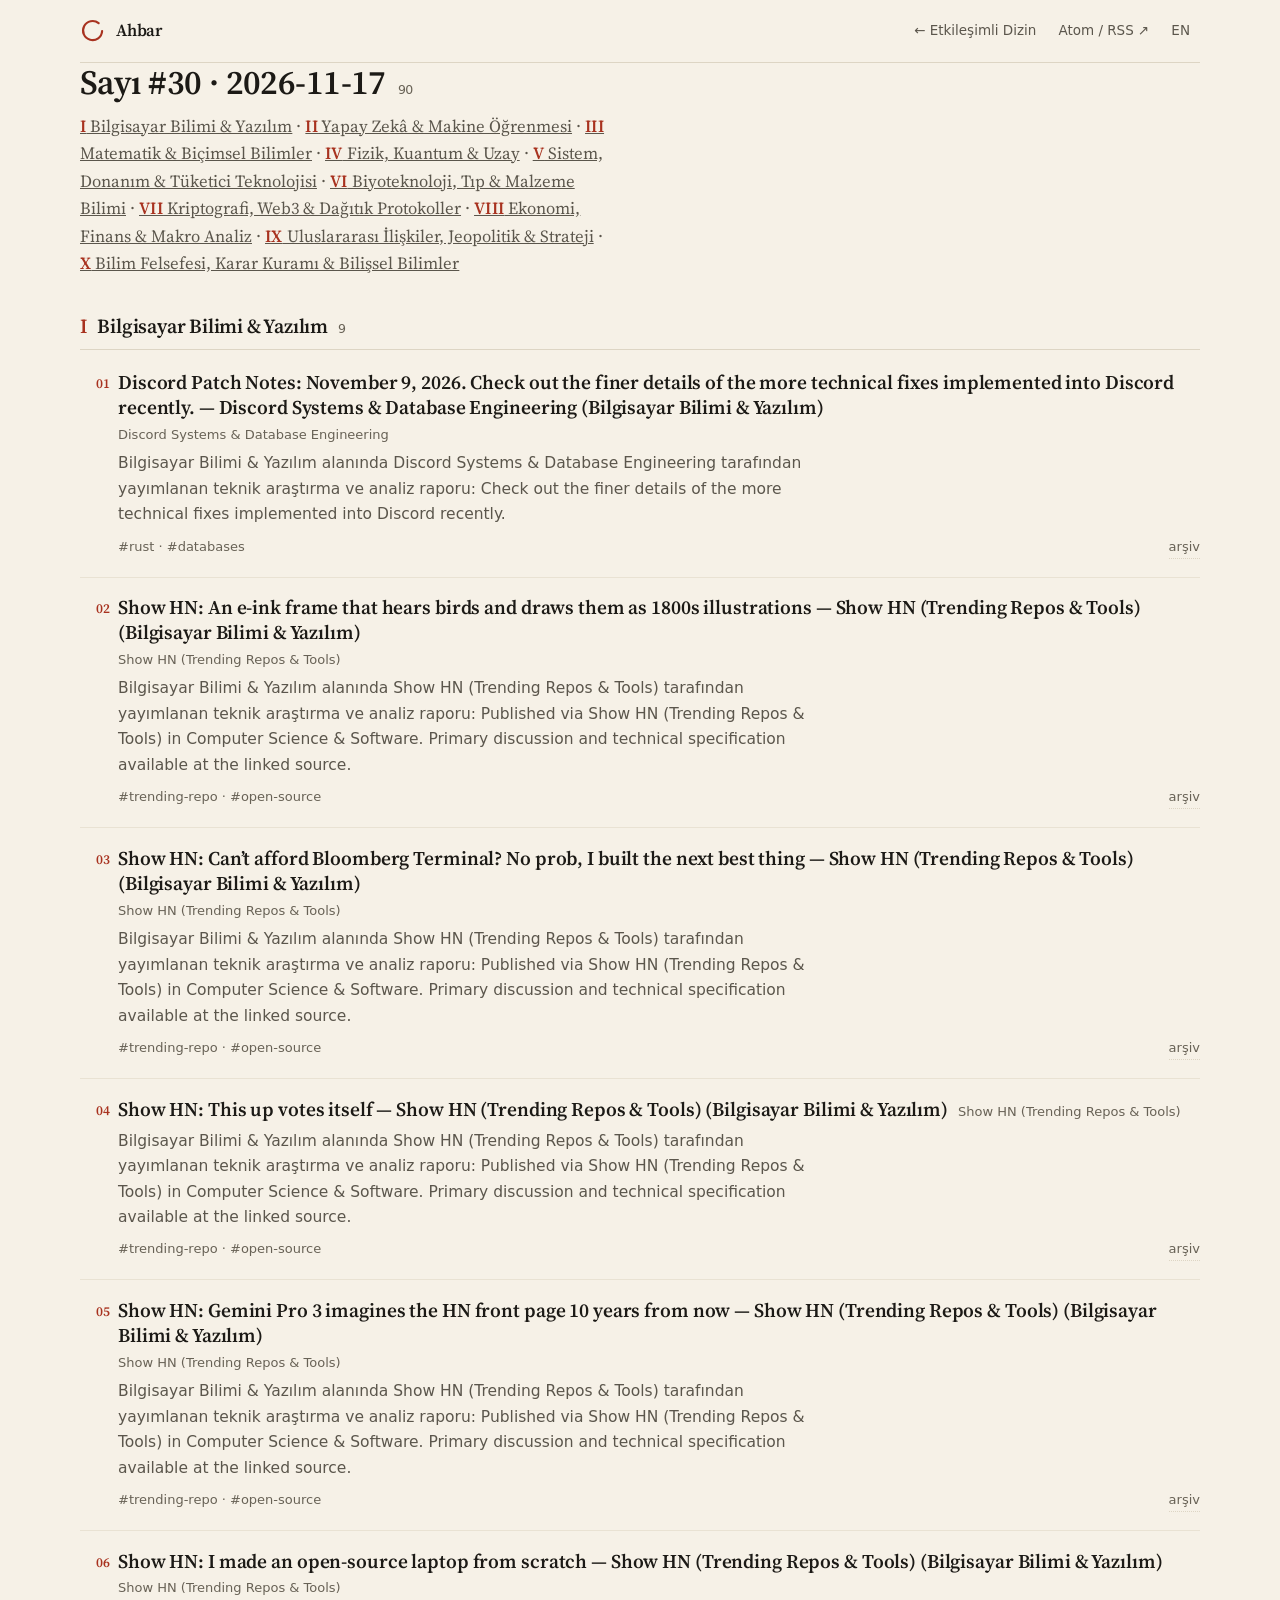
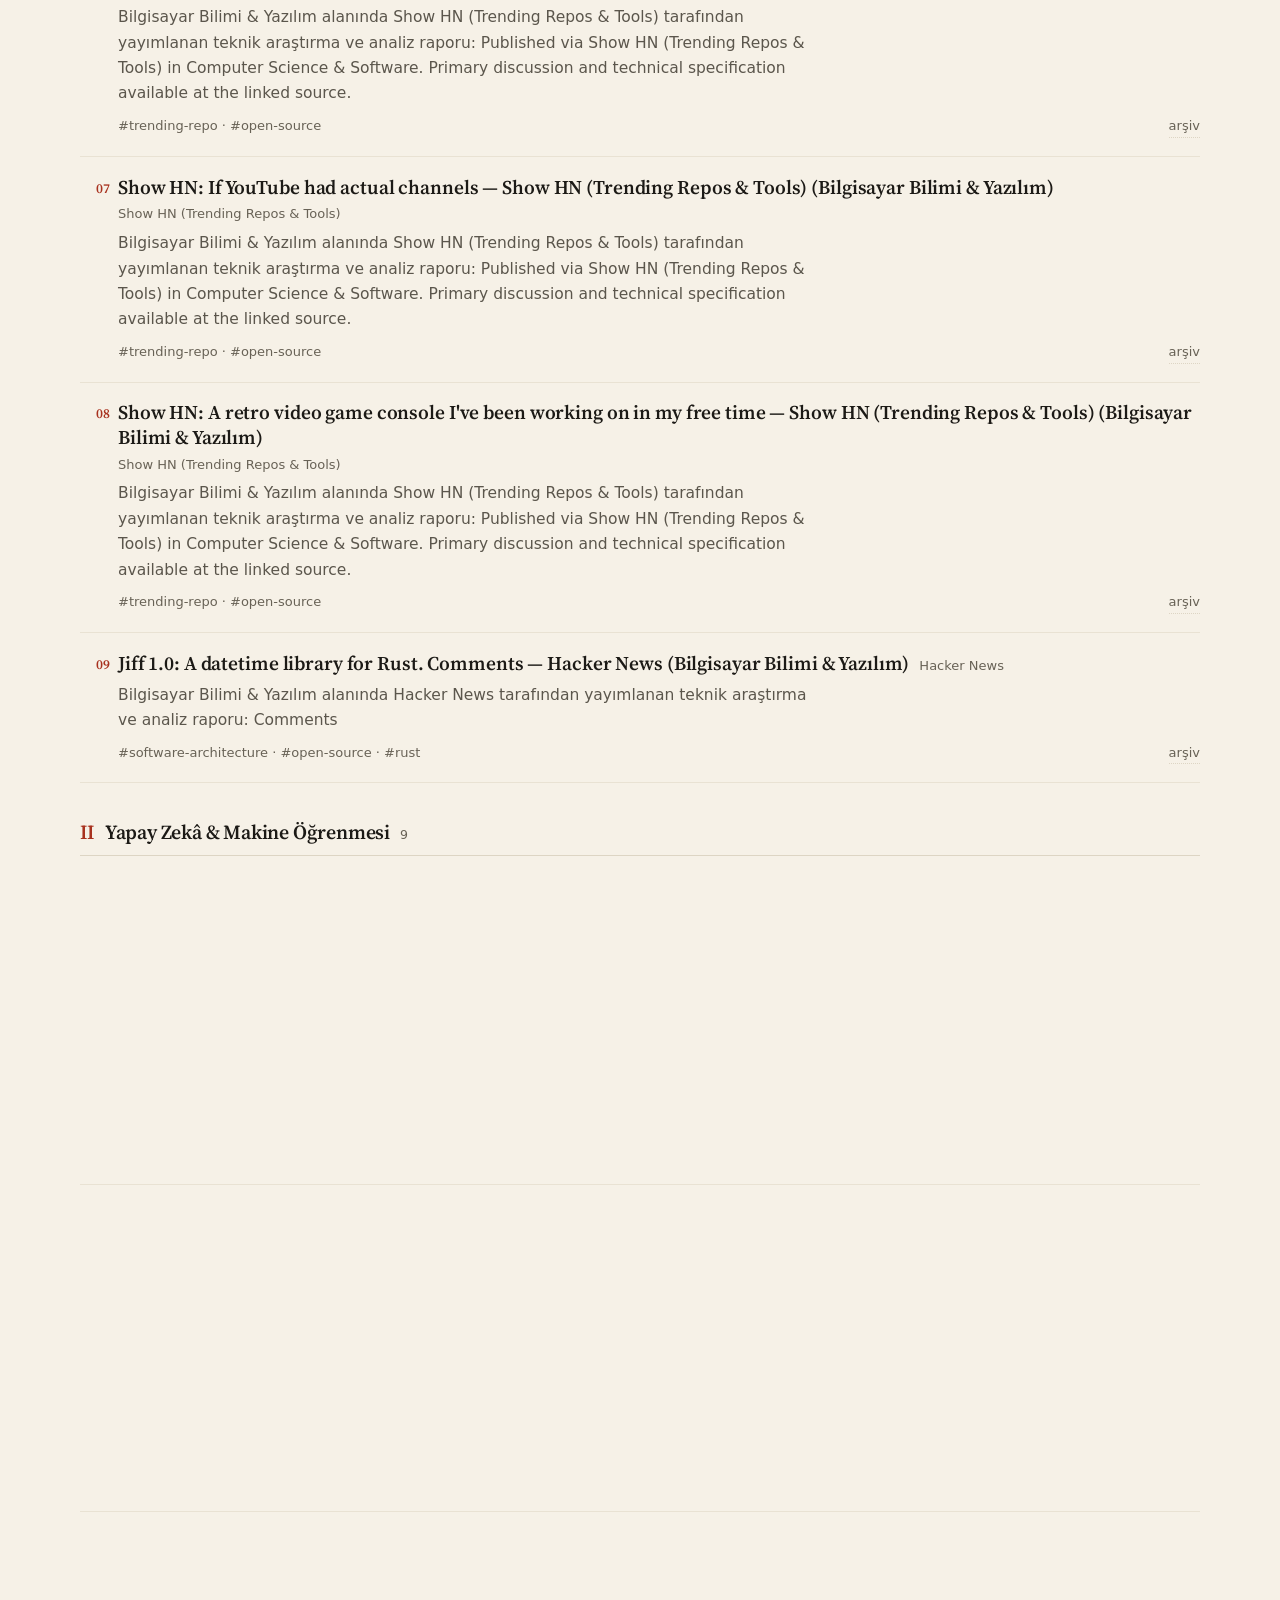
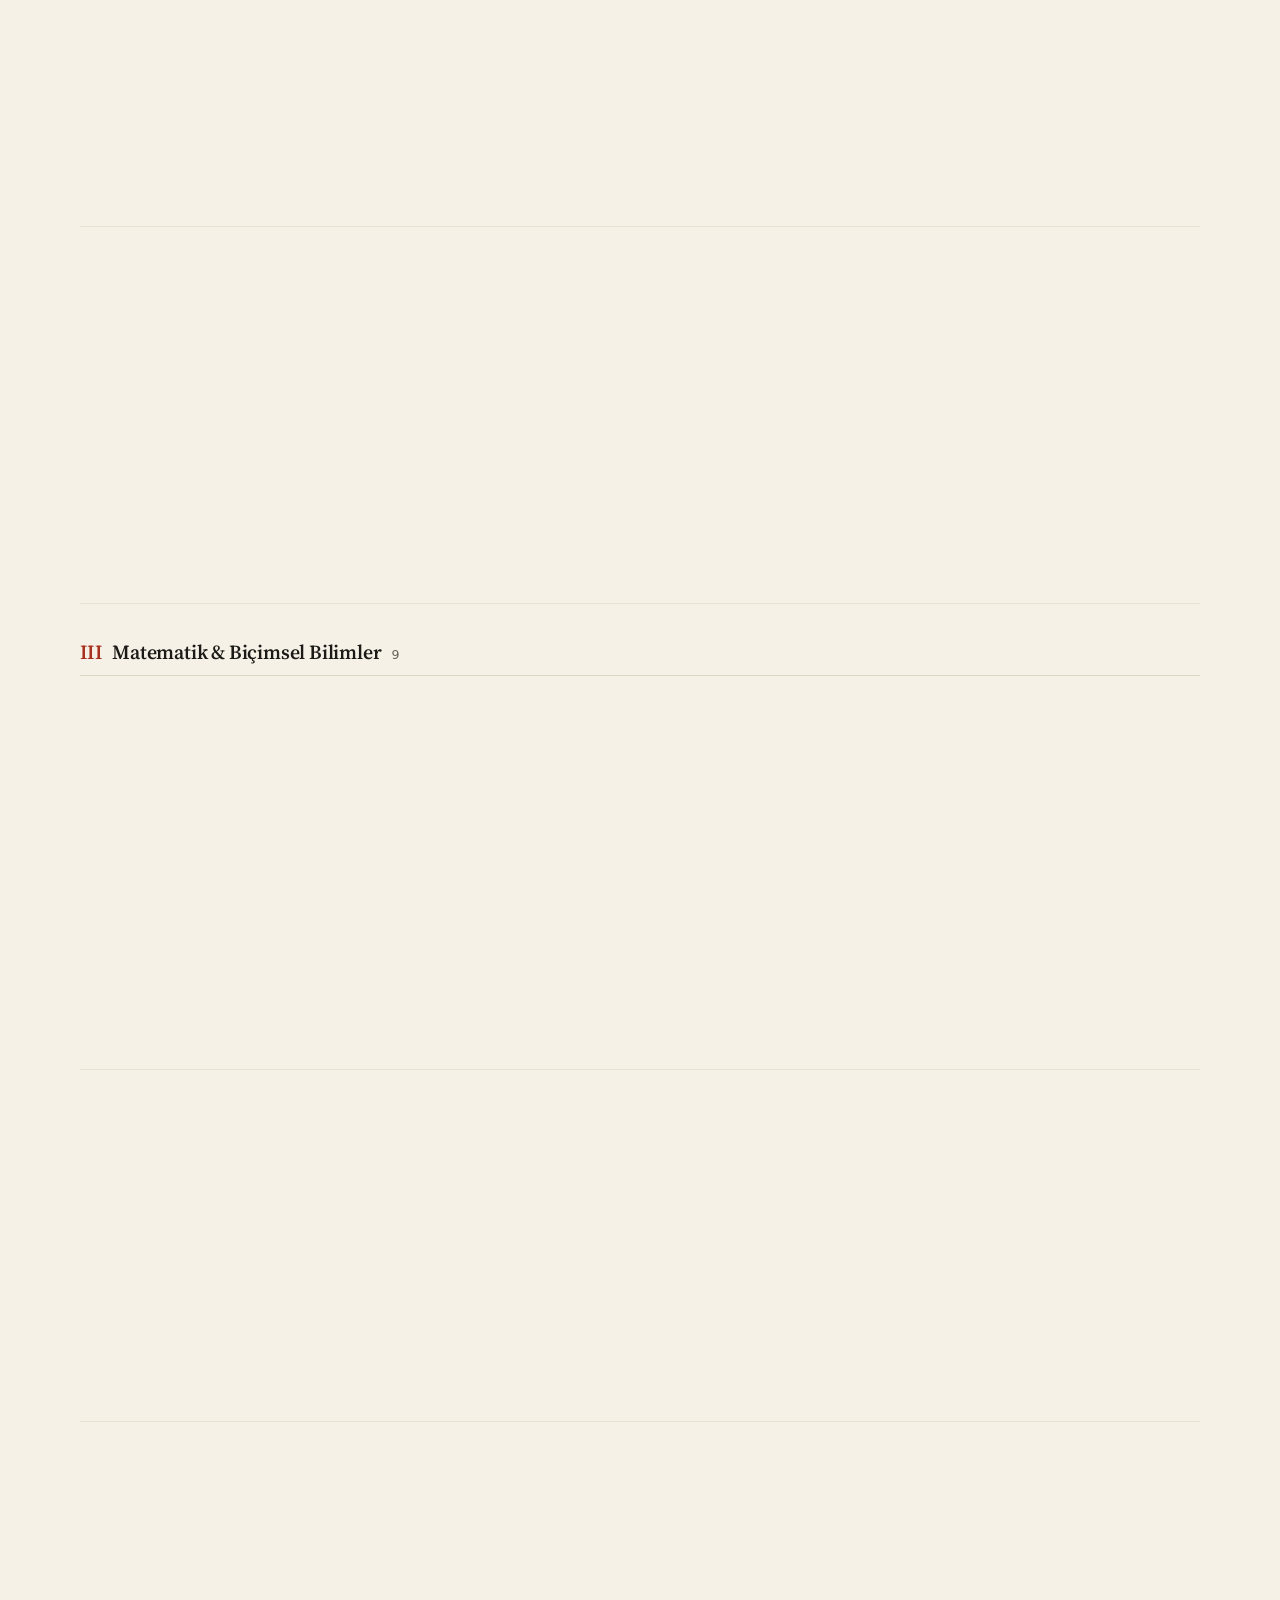
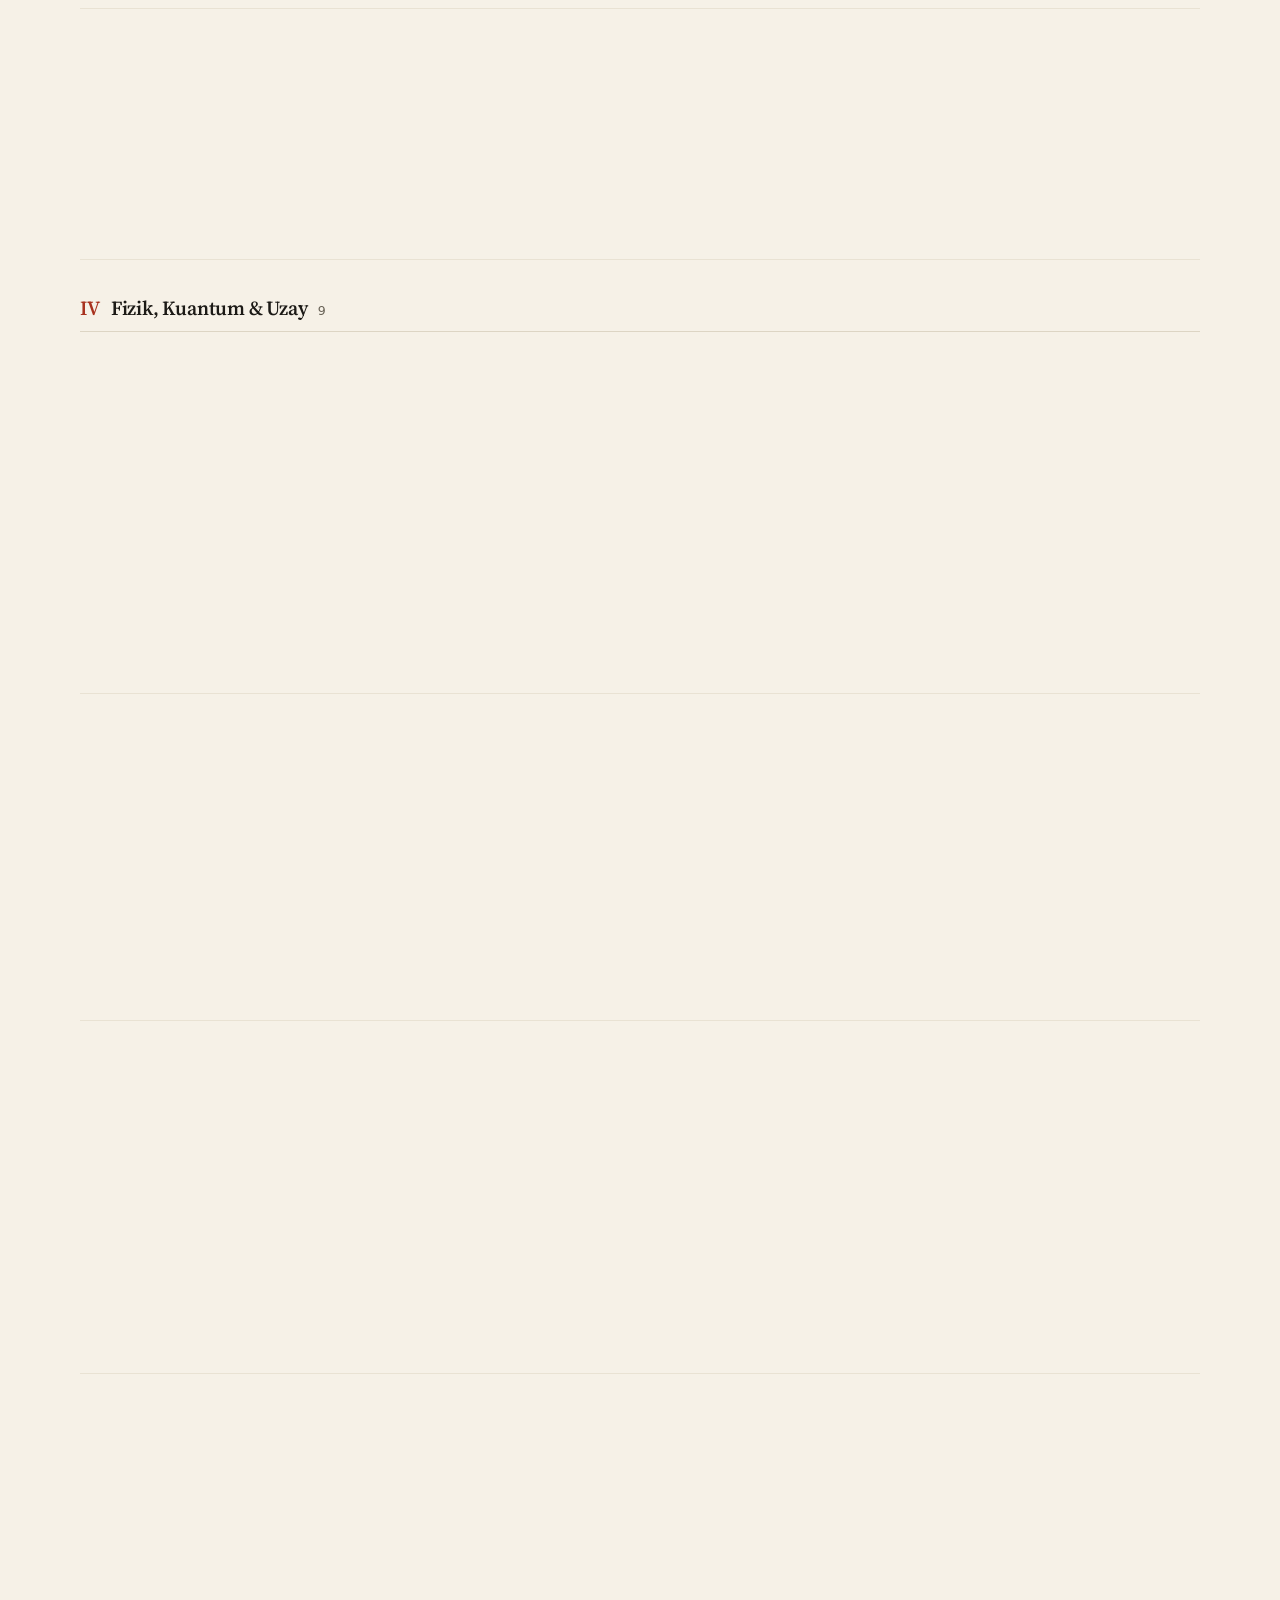
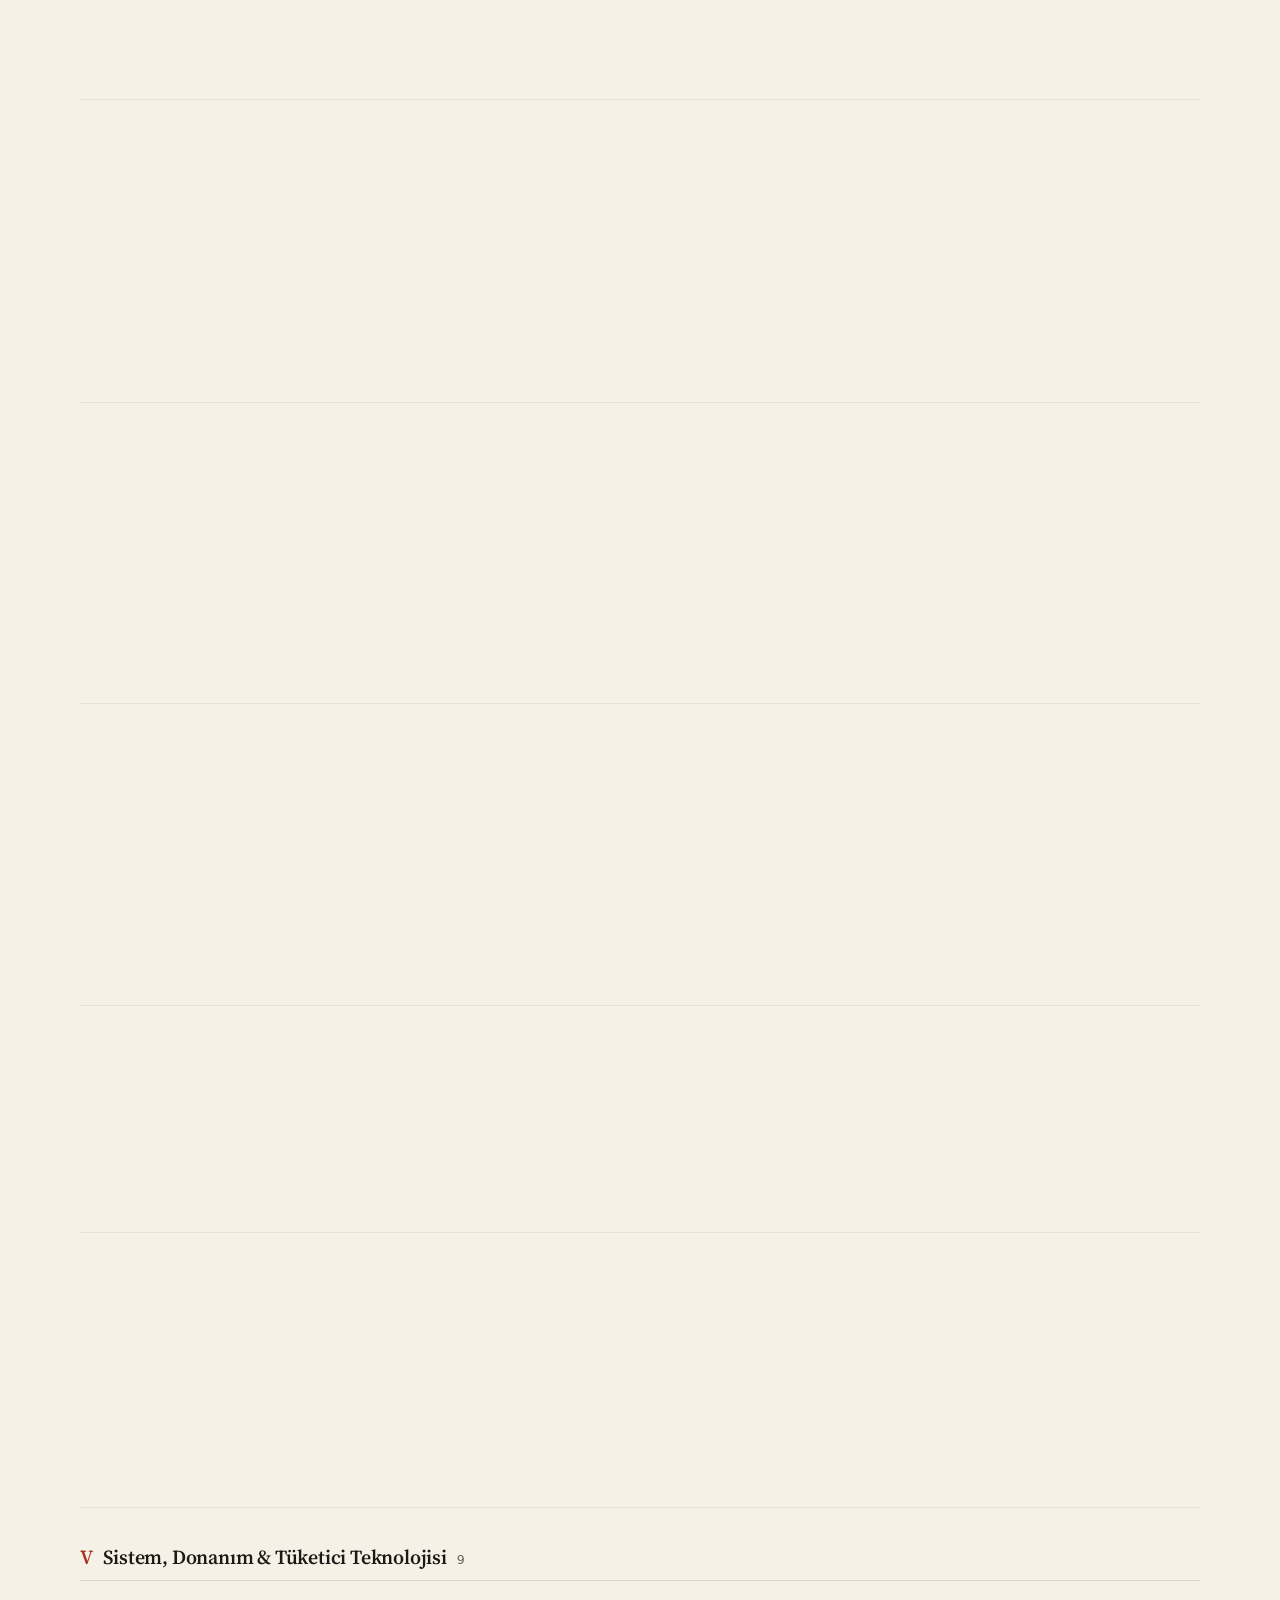
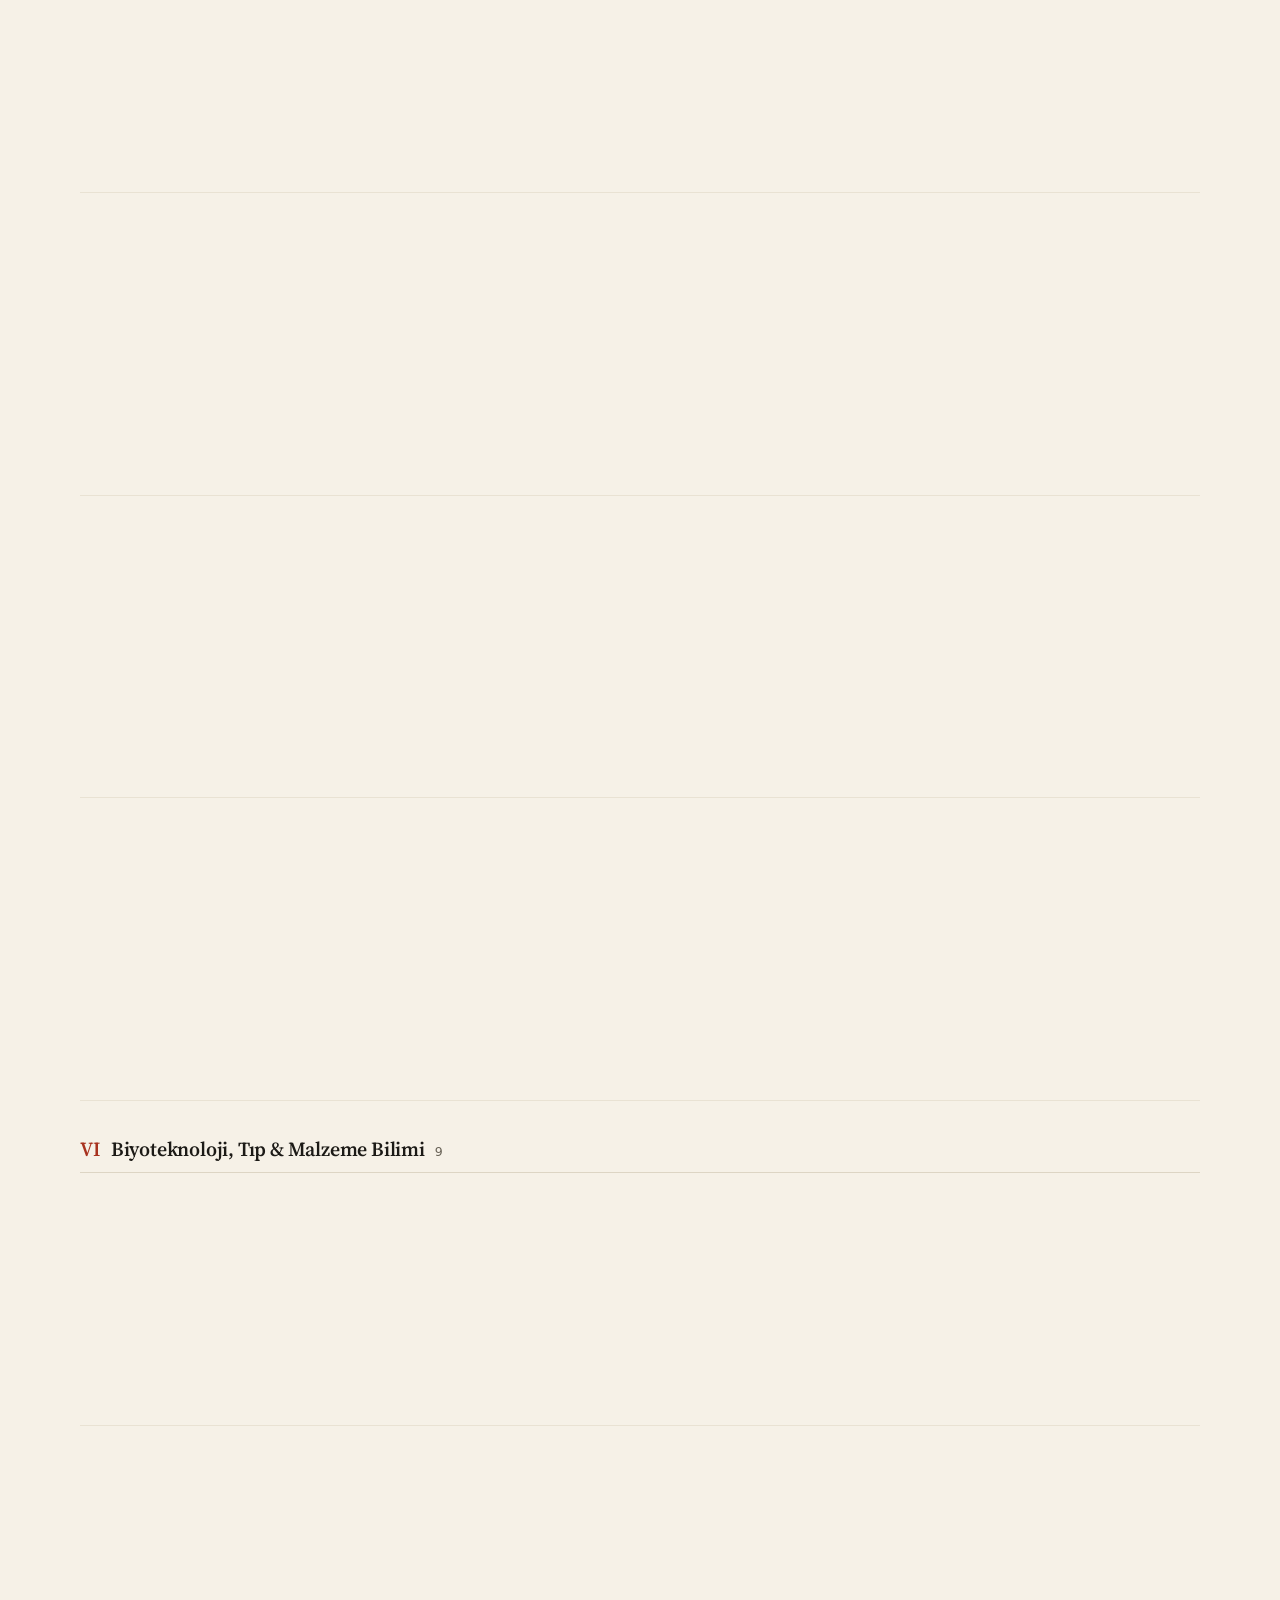
==== commit 6255d59f: "chore(issue): publish daily dispatch for 2026-11-17" ====
--- a/k/index.html
+++ b/k/index.html
@@ -4,7 +4,7 @@
 <meta charset="utf-8">
 <meta name="viewport" content="width=device-width, initial-scale=1">
 <meta http-equiv="Content-Security-Policy" content="default-src 'none'; style-src 'self' 'unsafe-inline'; img-src 'self' data:; font-src 'self'; object-src 'none'; base-uri 'none'">
-<title>Ahbar — Sayı #29 (2026-11-16) · Düz Metin Dizini</title>
+<title>Ahbar — Sayı #30 (2026-11-17) · Düz Metin Dizini</title>
 <link rel="stylesheet" href="../style.css">
 </head>
 <body class="calm static">
@@ -20,146 +20,146 @@
 
 <main id="list">
 <div class="fieldpage">
-<h1 class="ph">Sayı #29 · 2026-11-16 <span class="n">90</span></h1>
+<h1 class="ph">Sayı #30 · 2026-11-17 <span class="n">90</span></h1>
 <p class="lede"><a href="#sec-cs"><span class="rn">I</span> Bilgisayar Bilimi &amp; Yazılım</a> · <a href="#sec-ai"><span class="rn">II</span> Yapay Zekâ &amp; Makine Öğrenmesi</a> · <a href="#sec-math"><span class="rn">III</span> Matematik &amp; Biçimsel Bilimler</a> · <a href="#sec-physics"><span class="rn">IV</span> Fizik, Kuantum &amp; Uzay</a> · <a href="#sec-systems"><span class="rn">V</span> Sistem, Donanım &amp; Tüketici Teknolojisi</a> · <a href="#sec-bio"><span class="rn">VI</span> Biyoteknoloji, Tıp &amp; Malzeme Bilimi</a> · <a href="#sec-crypto"><span class="rn">VII</span> Kriptografi, Web3 &amp; Dağıtık Protokoller</a> · <a href="#sec-econ"><span class="rn">VIII</span> Ekonomi, Finans &amp; Makro Analiz</a> · <a href="#sec-geopolitics"><span class="rn">IX</span> Uluslararası İlişkiler, Jeopolitik &amp; Strateji</a> · <a href="#sec-philosophy"><span class="rn">X</span> Bilim Felsefesi, Karar Kuramı &amp; Bilişsel Bilimler</a></p>
 <section id="sec-cs">
 <h2 class="sh"><span class="rn">I</span> Bilgisayar Bilimi &amp; Yazılım <span class="n">9</span></h2>
 <div class="recs">
-<article class="rec"><div class="no">01</div><div class="rb"><div class="nm"><a class="name" href="https://discord.com/blog/discord-patch-notes-november-9-2026" target="_blank" rel="noopener">Discord Yama Notları: 9 Kasım 2026. Discord&#39;a yakın zamanda uygulanan daha teknik düzeltmelerin daha ince ayrıntılarına göz atın.</a> <span class="host">Discord Systems &amp; Database Engineering</span></div><p class="desc">Yakın zamanda Discord&#39;a uygulanan daha teknik düzeltmelerin daha ince ayrıntılarına göz atın.</p><div class="mt"><span class="itags">#rust · #databases</span><span class="meta"><a class="arch" href="https://web.archive.org/web/*/https://discord.com/blog/discord-patch-notes-november-9-2026" target="_blank" rel="noopener">arşiv</a></span></div></div></article>
-<article class="rec"><div class="no">02</div><div class="rb"><div class="nm"><a class="name" href="https://github.com/arnegiacomo/fugleramme" target="_blank" rel="noopener">Show HN: Kuşların sesini duyan ve onları 1800&#39;lerden kalma resimler gibi çizen bir e-mürekkep çerçevesi</a> <span class="host">Show HN (Trending Repos &amp; Tools)</span></div><p class="desc">Bilgisayar Bilimi ve Yazılımında Show HN (Trend Repoları ve Araçları) aracılığıyla yayınlandı. Bağlantılı kaynakta birincil tartışma ve teknik özellikler mevcuttur.</p><div class="mt"><span class="itags">#trending-repo · #open-source</span><span class="meta"><a class="arch" href="https://web.archive.org/web/*/https://github.com/arnegiacomo/fugleramme" target="_blank" rel="noopener">arşiv</a></span></div></div></article>
-<article class="rec"><div class="no">03</div><div class="rb"><div class="nm"><a class="name" href="https://github.com/DidierRLopes/GamestonkTerminal" target="_blank" rel="noopener">Show HN: Bloomberg Terminali&#39;ne paranız yetmiyor mu? Sorun değil, bir sonraki en iyi şeyi yaptım</a> <span class="host">Show HN (Trending Repos &amp; Tools)</span></div><p class="desc">Bilgisayar Bilimi ve Yazılımında Show HN (Trend Repoları ve Araçları) aracılığıyla yayınlandı. Bağlantılı kaynakta birincil tartışma ve teknik özellikler mevcuttur.</p><div class="mt"><span class="itags">#trending-repo · #open-source</span><span class="meta"><a class="arch" href="https://web.archive.org/web/*/https://github.com/DidierRLopes/GamestonkTerminal" target="_blank" rel="noopener">arşiv</a></span></div></div></article>
-<article class="rec"><div class="no">04</div><div class="rb"><div class="nm"><a class="name" href="http://news.ycombinator.com/vote?for=3742902&amp;dir=up&amp;whence=%6e%65%77%65%73%74" target="_blank" rel="noopener">HN&#39;yi göster: Bu yukarı oylamanın kendisi</a> <span class="host">Show HN (Trending Repos &amp; Tools)</span></div><p class="desc">Bilgisayar Bilimi ve Yazılımında Show HN (Trend Repoları ve Araçları) aracılığıyla yayınlandı. Bağlantılı kaynakta birincil tartışma ve teknik özellikler mevcuttur.</p><div class="mt"><span class="itags">#trending-repo · #open-source</span><span class="meta"><a class="arch" href="https://web.archive.org/web/*/http://news.ycombinator.com/vote?for=3742902&amp;dir=up&amp;whence=%6e%65%77%65%73%74" target="_blank" rel="noopener">arşiv</a></span></div></div></article>
-<article class="rec"><div class="no">05</div><div class="rb"><div class="nm"><a class="name" href="https://dosaygo-studio.github.io/hn-front-page-2035/news" target="_blank" rel="noopener">HN&#39;yi göster: Gemini Pro 3, HN&#39;nin ön sayfasını bundan 10 yıl sonra hayal ediyor</a> <span class="host">Show HN (Trending Repos &amp; Tools)</span></div><p class="desc">Bilgisayar Bilimi ve Yazılımında Show HN (Trend Repoları ve Araçları) aracılığıyla yayınlandı. Bağlantılı kaynakta birincil tartışma ve teknik özellikler mevcuttur.</p><div class="mt"><span class="itags">#trending-repo · #open-source</span><span class="meta"><a class="arch" href="https://web.archive.org/web/*/https://dosaygo-studio.github.io/hn-front-page-2035/news" target="_blank" rel="noopener">arşiv</a></span></div></div></article>
-<article class="rec"><div class="no">06</div><div class="rb"><div class="nm"><a class="name" href="https://www.byran.ee/posts/creation/" target="_blank" rel="noopener">Show HN: Sıfırdan açık kaynaklı bir dizüstü bilgisayar yaptım</a> <span class="host">Show HN (Trending Repos &amp; Tools)</span></div><p class="desc">Bilgisayar Bilimi ve Yazılımında Show HN (Trend Repoları ve Araçları) aracılığıyla yayınlandı. Bağlantılı kaynakta birincil tartışma ve teknik özellikler mevcuttur.</p><div class="mt"><span class="itags">#trending-repo · #open-source</span><span class="meta"><a class="arch" href="https://web.archive.org/web/*/https://www.byran.ee/posts/creation/" target="_blank" rel="noopener">arşiv</a></span></div></div></article>
-<article class="rec"><div class="no">07</div><div class="rb"><div class="nm"><a class="name" href="https://ytch.xyz" target="_blank" rel="noopener">HN&#39;yi göster: YouTube&#39;un gerçek kanalları olsaydı</a> <span class="host">Show HN (Trending Repos &amp; Tools)</span></div><p class="desc">Bilgisayar Bilimi ve Yazılımında Show HN (Trend Repoları ve Araçları) aracılığıyla yayınlandı. Bağlantılı kaynakta birincil tartışma ve teknik özellikler mevcuttur.</p><div class="mt"><span class="itags">#trending-repo · #open-source</span><span class="meta"><a class="arch" href="https://web.archive.org/web/*/https://ytch.xyz" target="_blank" rel="noopener">arşiv</a></span></div></div></article>
-<article class="rec"><div class="no">08</div><div class="rb"><div class="nm"><a class="name" href="https://internalregister.github.io/2019/03/14/Homebrew-Console.html" target="_blank" rel="noopener">Show HN: Boş zamanlarımda üzerinde çalıştığım retro bir video oyun konsolu</a> <span class="host">Show HN (Trending Repos &amp; Tools)</span></div><p class="desc">Bilgisayar Bilimi ve Yazılımında Show HN (Trend Repoları ve Araçları) aracılığıyla yayınlandı. Bağlantılı kaynakta birincil tartışma ve teknik özellikler mevcuttur.</p><div class="mt"><span class="itags">#trending-repo · #open-source</span><span class="meta"><a class="arch" href="https://web.archive.org/web/*/https://internalregister.github.io/2019/03/14/Homebrew-Console.html" target="_blank" rel="noopener">arşiv</a></span></div></div></article>
-<article class="rec"><div class="no">09</div><div class="rb"><div class="nm"><a class="name" href="https://iter.ca/post/ubo-uxss/" target="_blank" rel="noopener">Web sitesi odaklı öğe seçiciden uBlock Origin&#39;de evrensel XSS. Yorumlar</a> <span class="host">Hacker News</span></div><p class="desc">Yorumlar</p><div class="mt"><span class="itags">#software-architecture · #open-source</span><span class="meta"><a class="arch" href="https://web.archive.org/web/*/https://iter.ca/post/ubo-uxss/" target="_blank" rel="noopener">arşiv</a></span></div></div></article>
+<article class="rec"><div class="no">01</div><div class="rb"><div class="nm"><a class="name" href="https://discord.com/blog/discord-patch-notes-november-9-2026" target="_blank" rel="noopener">Discord Patch Notes: November 9, 2026. Check out the finer details of the more technical fixes implemented into Discord recently. — Discord Systems &amp; Database Engineering (Bilgisayar Bilimi &amp; Yazılım)</a> <span class="host">Discord Systems &amp; Database Engineering</span></div><p class="desc">Bilgisayar Bilimi &amp; Yazılım alanında Discord Systems &amp; Database Engineering tarafından yayımlanan teknik araştırma ve analiz raporu: Check out the finer details of the more technical fixes implemented into Discord recently.</p><div class="mt"><span class="itags">#rust · #databases</span><span class="meta"><a class="arch" href="https://web.archive.org/web/*/https://discord.com/blog/discord-patch-notes-november-9-2026" target="_blank" rel="noopener">arşiv</a></span></div></div></article>
+<article class="rec"><div class="no">02</div><div class="rb"><div class="nm"><a class="name" href="https://github.com/arnegiacomo/fugleramme" target="_blank" rel="noopener">Show HN: An e-ink frame that hears birds and draws them as 1800s illustrations — Show HN (Trending Repos &amp; Tools) (Bilgisayar Bilimi &amp; Yazılım)</a> <span class="host">Show HN (Trending Repos &amp; Tools)</span></div><p class="desc">Bilgisayar Bilimi &amp; Yazılım alanında Show HN (Trending Repos &amp; Tools) tarafından yayımlanan teknik araştırma ve analiz raporu: Published via Show HN (Trending Repos &amp; Tools) in Computer Science &amp; Software. Primary discussion and technical specification available at the linked source.</p><div class="mt"><span class="itags">#trending-repo · #open-source</span><span class="meta"><a class="arch" href="https://web.archive.org/web/*/https://github.com/arnegiacomo/fugleramme" target="_blank" rel="noopener">arşiv</a></span></div></div></article>
+<article class="rec"><div class="no">03</div><div class="rb"><div class="nm"><a class="name" href="https://github.com/DidierRLopes/GamestonkTerminal" target="_blank" rel="noopener">Show HN: Can’t afford Bloomberg Terminal? No prob, I built the next best thing — Show HN (Trending Repos &amp; Tools) (Bilgisayar Bilimi &amp; Yazılım)</a> <span class="host">Show HN (Trending Repos &amp; Tools)</span></div><p class="desc">Bilgisayar Bilimi &amp; Yazılım alanında Show HN (Trending Repos &amp; Tools) tarafından yayımlanan teknik araştırma ve analiz raporu: Published via Show HN (Trending Repos &amp; Tools) in Computer Science &amp; Software. Primary discussion and technical specification available at the linked source.</p><div class="mt"><span class="itags">#trending-repo · #open-source</span><span class="meta"><a class="arch" href="https://web.archive.org/web/*/https://github.com/DidierRLopes/GamestonkTerminal" target="_blank" rel="noopener">arşiv</a></span></div></div></article>
+<article class="rec"><div class="no">04</div><div class="rb"><div class="nm"><a class="name" href="http://news.ycombinator.com/vote?for=3742902&amp;dir=up&amp;whence=%6e%65%77%65%73%74" target="_blank" rel="noopener">Show HN: This up votes itself — Show HN (Trending Repos &amp; Tools) (Bilgisayar Bilimi &amp; Yazılım)</a> <span class="host">Show HN (Trending Repos &amp; Tools)</span></div><p class="desc">Bilgisayar Bilimi &amp; Yazılım alanında Show HN (Trending Repos &amp; Tools) tarafından yayımlanan teknik araştırma ve analiz raporu: Published via Show HN (Trending Repos &amp; Tools) in Computer Science &amp; Software. Primary discussion and technical specification available at the linked source.</p><div class="mt"><span class="itags">#trending-repo · #open-source</span><span class="meta"><a class="arch" href="https://web.archive.org/web/*/http://news.ycombinator.com/vote?for=3742902&amp;dir=up&amp;whence=%6e%65%77%65%73%74" target="_blank" rel="noopener">arşiv</a></span></div></div></article>
+<article class="rec"><div class="no">05</div><div class="rb"><div class="nm"><a class="name" href="https://dosaygo-studio.github.io/hn-front-page-2035/news" target="_blank" rel="noopener">Show HN: Gemini Pro 3 imagines the HN front page 10 years from now — Show HN (Trending Repos &amp; Tools) (Bilgisayar Bilimi &amp; Yazılım)</a> <span class="host">Show HN (Trending Repos &amp; Tools)</span></div><p class="desc">Bilgisayar Bilimi &amp; Yazılım alanında Show HN (Trending Repos &amp; Tools) tarafından yayımlanan teknik araştırma ve analiz raporu: Published via Show HN (Trending Repos &amp; Tools) in Computer Science &amp; Software. Primary discussion and technical specification available at the linked source.</p><div class="mt"><span class="itags">#trending-repo · #open-source</span><span class="meta"><a class="arch" href="https://web.archive.org/web/*/https://dosaygo-studio.github.io/hn-front-page-2035/news" target="_blank" rel="noopener">arşiv</a></span></div></div></article>
+<article class="rec"><div class="no">06</div><div class="rb"><div class="nm"><a class="name" href="https://www.byran.ee/posts/creation/" target="_blank" rel="noopener">Show HN: I made an open-source laptop from scratch — Show HN (Trending Repos &amp; Tools) (Bilgisayar Bilimi &amp; Yazılım)</a> <span class="host">Show HN (Trending Repos &amp; Tools)</span></div><p class="desc">Bilgisayar Bilimi &amp; Yazılım alanında Show HN (Trending Repos &amp; Tools) tarafından yayımlanan teknik araştırma ve analiz raporu: Published via Show HN (Trending Repos &amp; Tools) in Computer Science &amp; Software. Primary discussion and technical specification available at the linked source.</p><div class="mt"><span class="itags">#trending-repo · #open-source</span><span class="meta"><a class="arch" href="https://web.archive.org/web/*/https://www.byran.ee/posts/creation/" target="_blank" rel="noopener">arşiv</a></span></div></div></article>
+<article class="rec"><div class="no">07</div><div class="rb"><div class="nm"><a class="name" href="https://ytch.xyz" target="_blank" rel="noopener">Show HN: If YouTube had actual channels — Show HN (Trending Repos &amp; Tools) (Bilgisayar Bilimi &amp; Yazılım)</a> <span class="host">Show HN (Trending Repos &amp; Tools)</span></div><p class="desc">Bilgisayar Bilimi &amp; Yazılım alanında Show HN (Trending Repos &amp; Tools) tarafından yayımlanan teknik araştırma ve analiz raporu: Published via Show HN (Trending Repos &amp; Tools) in Computer Science &amp; Software. Primary discussion and technical specification available at the linked source.</p><div class="mt"><span class="itags">#trending-repo · #open-source</span><span class="meta"><a class="arch" href="https://web.archive.org/web/*/https://ytch.xyz" target="_blank" rel="noopener">arşiv</a></span></div></div></article>
+<article class="rec"><div class="no">08</div><div class="rb"><div class="nm"><a class="name" href="https://internalregister.github.io/2019/03/14/Homebrew-Console.html" target="_blank" rel="noopener">Show HN: A retro video game console I&#39;ve been working on in my free time — Show HN (Trending Repos &amp; Tools) (Bilgisayar Bilimi &amp; Yazılım)</a> <span class="host">Show HN (Trending Repos &amp; Tools)</span></div><p class="desc">Bilgisayar Bilimi &amp; Yazılım alanında Show HN (Trending Repos &amp; Tools) tarafından yayımlanan teknik araştırma ve analiz raporu: Published via Show HN (Trending Repos &amp; Tools) in Computer Science &amp; Software. Primary discussion and technical specification available at the linked source.</p><div class="mt"><span class="itags">#trending-repo · #open-source</span><span class="meta"><a class="arch" href="https://web.archive.org/web/*/https://internalregister.github.io/2019/03/14/Homebrew-Console.html" target="_blank" rel="noopener">arşiv</a></span></div></div></article>
+<article class="rec"><div class="no">09</div><div class="rb"><div class="nm"><a class="name" href="https://burntsushi.net/jiff/" target="_blank" rel="noopener">Jiff 1.0: A datetime library for Rust. Comments — Hacker News (Bilgisayar Bilimi &amp; Yazılım)</a> <span class="host">Hacker News</span></div><p class="desc">Bilgisayar Bilimi &amp; Yazılım alanında Hacker News tarafından yayımlanan teknik araştırma ve analiz raporu: Comments</p><div class="mt"><span class="itags">#software-architecture · #open-source · #rust</span><span class="meta"><a class="arch" href="https://web.archive.org/web/*/https://burntsushi.net/jiff/" target="_blank" rel="noopener">arşiv</a></span></div></div></article>
 </div>
 </section>
 <section id="sec-ai">
 <h2 class="sh"><span class="rn">II</span> Yapay Zekâ &amp; Makine Öğrenmesi <span class="n">9</span></h2>
 <div class="recs">
-<article class="rec"><div class="no">10</div><div class="rb"><div class="nm"><a class="name" href="https://arxiv.org/abs/2611.18482" target="_blank" rel="noopener">MMFlash: Görme-Dil Modelleri için Daha Hızlı Spekülatif Kod Çözme. Spekülatif kod çözme, hafif bir taslak hazırlayıcının bir hedef model tarafından paralel doğrulama için belirteçler önermesine olanak tanıyarak üretimi hızlandırır.</a> <span class="host">Hugging Face Daily Papers</span></div><p class="desc">Spekülatif kod çözme, hafif bir taslak hazırlayıcının bir hedef model tarafından paralel doğrulama için belirteçler önermesine olanak tanıyarak üretimi hızlandırır. DFlash gibi dağıtım taslakları, tek bir ileri geçişte tüm bir jeton bloğunu önerir, ancak esas olarak salt metin görevlerine odaklanır ve çok modlu taslak oluşturmayı yeterince araştırılmamış halde bırakır. Bu ayarı incelemek için öncelikle bir ölçüm sunuyoruz:</p><div class="mt"><span class="itags">#llm · #open-weights · #clean-tech · #computer-vision</span><span class="meta"><a class="arch" href="https://arxiv.org/pdf/2611.18482.pdf" target="_blank" rel="noopener">PDF</a><a class="arch" href="https://web.archive.org/web/*/https://arxiv.org/abs/2611.18482" target="_blank" rel="noopener">arşiv</a></span></div></div></article>
-<article class="rec"><div class="no">11</div><div class="rb"><div class="nm"><a class="name" href="https://arxiv.org/abs/2611.18549" target="_blank" rel="noopener">JVT: Just Video Transformer, piksel alanı video dağıtımını basitleştiriyor</a> <span class="host">Hugging Face Daily Papers</span></div><p class="desc">Yüksek boyutlu ham video verilerinin doğrudan yayılma modellemesi zordur ve mevcut piksel alanı yöntemleri genellikle özel mimarilere dayanır. Önceden eğitilmiş bir otomatik kodlayıcı, yardımcı detaylandırıcılar, basamaklı sahneler veya U-Net tarzı kayak olmadan, piksel alanı video dağıtımı için basit, geniş yama DiT tarzı bir Transformer olan JVT&#39;yi (Just Video Transformer) tanıtıyoruz…</p><div class="mt"><span class="itags">#llm · #open-weights · #clean-tech · #computer-vision</span><span class="meta"><a class="arch" href="https://arxiv.org/pdf/2611.18549.pdf" target="_blank" rel="noopener">PDF</a><a class="arch" href="https://web.archive.org/web/*/https://arxiv.org/abs/2611.18549" target="_blank" rel="noopener">arşiv</a></span></div></div></article>
-<article class="rec"><div class="no">12</div><div class="rb"><div class="nm"><a class="name" href="https://arxiv.org/abs/2611.15789" target="_blank" rel="noopener">VibePrevisBench: Blender&#39;da 4D Sahne Oluşturma için Aracı Kodlamayı Değerlendirme</a> <span class="host">Hugging Face Daily Papers</span></div><p class="desc">Kontrol edilebilir gerçek dünya video oluşturma modelleri, düzeni, hareketi ve kamerayı düzelten işlenmiş bir gri kutu proxy videosunu koşullandırabilir. Kodlama temsilcileri, Blender&#39;da bir 4D sahneyi yeniden oluşturarak bu tür videolar oluşturabilir, ancak hiçbir kıyaslama hem bu videoları hem de arkalarındaki uzun, çok çekimli sahneleri kontrol etmez. 4D sahne keşfi için bir referans noktası olan VibePrevisBench&#39;i tanıtıyoruz…</p><div class="mt"><span class="itags">#llm · #open-weights · #agents</span><span class="meta"><a class="arch" href="https://arxiv.org/pdf/2611.15789.pdf" target="_blank" rel="noopener">PDF</a><a class="arch" href="https://web.archive.org/web/*/https://arxiv.org/abs/2611.15789" target="_blank" rel="noopener">arşiv</a></span></div></div></article>
-<article class="rec"><div class="no">13</div><div class="rb"><div class="nm"><a class="name" href="https://arxiv.org/abs/2611.18397" target="_blank" rel="noopener">Oyuncu: Uzun Ufuk Gerçek Zamanlı Oyun Temsilcisi için Genelci Bir Vizyon-Dil-Eylem Temel Modeli</a> <span class="host">Hugging Face Daily Papers</span></div><p class="desc">Karmaşık etkileşimli ortamlarda uzun vadeli görevler için oluşturulmuş genel bir aracı çerçevesi olan Gamer&#39;ı tanıtıyoruz. Uçtan uca mimarisi algıyı, hafıza yönetimini ve çok adımlı akıl yürütmeyi birleştirir. Paylaşılan bir eğitim ve dağıtım hattı, hem geleneksel 2B grafik arayüzlerle hem de karmaşık 3B simüle edilmiş dünyalarla etkileşimi destekler.</p><div class="mt"><span class="itags">#llm · #open-weights · #combinatorics · #agents</span><span class="meta"><a class="arch" href="https://arxiv.org/pdf/2611.18397.pdf" target="_blank" rel="noopener">PDF</a><a class="arch" href="https://web.archive.org/web/*/https://arxiv.org/abs/2611.18397" target="_blank" rel="noopener">arşiv</a></span></div></div></article>
-<article class="rec"><div class="no">14</div><div class="rb"><div class="nm"><a class="name" href="https://arxiv.org/abs/2611.18442v1" target="_blank" rel="noopener">CANTraj: Doğal Sürüşte Araç Yörüngelerini CAN Sinyallerinden Kurtarma</a> <span class="host">arXiv CS (PL, SE, DB, DC, DS)</span></div><p class="desc">Açık sürüş sürümleri ve kullanıma dayalı sigorta programları, genellikle araç verilerini paylaşırken veya toplarken GPS kayıtlarını atlayarak gizlilik ihlallerini önlediğini iddia eder. Ancak GPS koordinatlarının sürüş kayıtlarından kaldırılması, araç sinyallerinin taşıdığı konum bilgilerini silmez. Önceki rota çıkarımı saldırıları hız, direksiyon ve…</p><div class="mt"><span class="itags">#compilers · #distributed-systems · #cryptography · #databases</span><span class="meta"><a class="arch" href="https://arxiv.org/pdf/2611.18442v1.pdf" target="_blank" rel="noopener">PDF</a><a class="arch" href="https://web.archive.org/web/*/https://arxiv.org/abs/2611.18442v1" target="_blank" rel="noopener">arşiv</a></span></div></div></article>
-<article class="rec"><div class="no">15</div><div class="rb"><div class="nm"><a class="name" href="https://arxiv.org/abs/2611.12901" target="_blank" rel="noopener">Spikes&#39;ta Yeniden Düşünmek: Adım Farkında Kod Çözme ile MDLM&#39;lerdeki Halüsinasyonları Azaltma</a> <span class="host">Hugging Face Daily Papers</span></div><p class="desc">Çok modlu yayılma dili modellerindeki (MDLM&#39;ler) son gelişmeler, yinelemeli iyileştirme yoluyla güçlü küresel modelleme yetenekleri sergilemiştir. Maske belirsizliğinin yinelemeli gürültü giderme sırasında genel bir düşüş eğilimi izlediğini, oysa birkaç gürültü giderme adımında halüsinasyonlarla yakından ilişkili lokalize entropi artışları sergilediğini gözlemledik. Biz şunu iddia ediyoruz ki…</p><div class="mt"><span class="itags">#llm · #open-weights · #clean-tech · #computer-vision</span><span class="meta"><a class="arch" href="https://arxiv.org/pdf/2611.12901.pdf" target="_blank" rel="noopener">PDF</a><a class="arch" href="https://web.archive.org/web/*/https://arxiv.org/abs/2611.12901" target="_blank" rel="noopener">arşiv</a></span></div></div></article>
-<article class="rec"><div class="no">16</div><div class="rb"><div class="nm"><a class="name" href="https://arxiv.org/abs/2611.18359" target="_blank" rel="noopener">Ajan Robotik Tasarlamak: Robotik Sistemlerde Yeni Bir Çağ. GPT-6 Astra&#39;nın piyasaya sürülmesi, robot biliminde yeni bir paradigmanın ortaya çıkışına işaret ediyor: etmenli robot bilimi.</a> <span class="host">Hugging Face Daily Papers</span></div><p class="desc">GPT-6 Astra&#39;nın piyasaya sürülmesi, robot biliminde yeni bir paradigmanın ortaya çıkışına işaret ediyor: etmenli robot bilimi. Birkaç hafta içinde, aracı donanımlara sahip sınır modelleri, pek çok somutlaştırılmış kıyaslamada göreve özgü politikalarla eşleşti veya bu politikaları aştı. Her bir görev ailesi için özel bir politika geliştirmek yerine, etmenli bir robotik sistem, açık dünyayı somutlaştırmak için bir temel modeli uygular…</p><div class="mt"><span class="itags">#llm · #open-weights · #agents · #robotics</span><span class="meta"><a class="arch" href="https://arxiv.org/pdf/2611.18359.pdf" target="_blank" rel="noopener">PDF</a><a class="arch" href="https://web.archive.org/web/*/https://arxiv.org/abs/2611.18359" target="_blank" rel="noopener">arşiv</a></span></div></div></article>
-<article class="rec"><div class="no">17</div><div class="rb"><div class="nm"><a class="name" href="https://arxiv.org/abs/2611.12068" target="_blank" rel="noopener">MIRIX-2.0: Çok Aracılı Bellek Sistemi. Uzun süreli hafıza, LLM temsilcilerinin kişiselleştirmesine, tutarlı kalmasına ve daha önce işe yarayanları yeniden kullanmasına olanak tanır.</a> <span class="host">Hugging Face Daily Papers</span></div><p class="desc">Uzun süreli hafıza, LLM temsilcilerinin kişiselleştirmesine, tutarlı kalmasına ve daha önce işe yarayanları yeniden kullanmasına olanak tanır. Parametrik hafızaların eğitime ihtiyacı vardır, konsolidasyon ayrıntıları tamamen kaybedebilir ve her kaydın saklanması, büyüyen bir mağazanın aranmasına neden olur. Aynı anda pratik, doğru ve verimli olacak şekilde tasarlanmış çok aracılı bir bellek sistemi olan MIRIX-2.0&#39;ı sunuyoruz.</p><div class="mt"><span class="itags">#llm · #open-weights · #combinatorics · #agents</span><span class="meta"><a class="arch" href="https://arxiv.org/pdf/2611.12068.pdf" target="_blank" rel="noopener">PDF</a><a class="arch" href="https://web.archive.org/web/*/https://arxiv.org/abs/2611.12068" target="_blank" rel="noopener">arşiv</a></span></div></div></article>
-<article class="rec"><div class="no">18</div><div class="rb"><div class="nm"><a class="name" href="https://arxiv.org/abs/2611.17831" target="_blank" rel="noopener">V-JEPA-LM: Statik, Metin Hizalamalı Temsillerin Ötesinde Dinamikleri Okuyan Video Dili Modelleri</a> <span class="host">Hugging Face Daily Papers</span></div><p class="desc">V-JEPA gibi dünya modeli video kodlayıcılar, sahnelerin nasıl değiştiğini (yön, hız, sıra, durum) yalnızca videodan öğrenir. Soruları yanıtlamak için altyazılar ve soru-cevap çiftleri üzerine eğitilmiş bir dil modeline bağlanırlar. Ancak her başlık veya soru, bir klibin yalnızca birkaç niteliğini adlandırır, böylece model, bunları okumak yerine bu nitelikleri almayı öğrenir.</p><div class="mt"><span class="itags">#llm · #open-weights</span><span class="meta"><a class="arch" href="https://arxiv.org/pdf/2611.17831.pdf" target="_blank" rel="noopener">PDF</a><a class="arch" href="https://web.archive.org/web/*/https://arxiv.org/abs/2611.17831" target="_blank" rel="noopener">arşiv</a></span></div></div></article>
+<article class="rec"><div class="no">10</div><div class="rb"><div class="nm"><a class="name" href="https://arxiv.org/abs/2611.19937" target="_blank" rel="noopener">AllocFlow: End-to-End Portfolio Trading Action Generation from Raw Market Data — Hugging Face Daily Papers (Yapay Zekâ &amp; Makine Öğrenmesi)</a> <span class="host">Hugging Face Daily Papers</span></div><p class="desc">Yapay Zekâ &amp; Makine Öğrenmesi alanında Hugging Face Daily Papers tarafından yayımlanan hakemli/ön-baskı araştırma makalesi: Real-world portfolio management requires converting noisy market observations into coordinated, simultaneous allocations across multiple assets under shared capital constraints. Advances in forecasting models and alpha discovery help identify opportunities. However, traditional pipelines often decouple signal forecasting from portfolio construction, potentially misaligning learning with allocation and execution objectives.</p><div class="mt"><span class="itags">#llm · #open-weights · #reinforcement-learning</span><span class="meta"><a class="arch" href="https://arxiv.org/pdf/2611.19937.pdf" target="_blank" rel="noopener">PDF</a><a class="arch" href="https://web.archive.org/web/*/https://arxiv.org/abs/2611.19937" target="_blank" rel="noopener">arşiv</a></span></div></div></article>
+<article class="rec"><div class="no">11</div><div class="rb"><div class="nm"><a class="name" href="https://arxiv.org/abs/2611.21607" target="_blank" rel="noopener">ScaleVLA: Scaling Vision-Language-Action Models to 552 Billion Parameters — Hugging Face Daily Papers (Yapay Zekâ &amp; Makine Öğrenmesi)</a> <span class="host">Hugging Face Daily Papers</span></div><p class="desc">Yapay Zekâ &amp; Makine Öğrenmesi alanında Hugging Face Daily Papers tarafından yayımlanan hakemli/ön-baskı araştırma makalesi: Frontier Vision-Language Models (VLMs) such as GPT-6 Astra have demonstrated remarkable capabilities in robot control, suggesting that broad pretraining provides knowledge valuable for physical action. Yet most Vision-Language-Action (VLA) policies still rely on much smaller VLM backbones, leaving this potential largely untapped. We ask whether frontier-scale representations can provide a stronger foundation for robot learning.</p><div class="mt"><span class="itags">#llm · #open-weights · #agents · #robotics</span><span class="meta"><a class="arch" href="https://arxiv.org/pdf/2611.21607.pdf" target="_blank" rel="noopener">PDF</a><a class="arch" href="https://web.archive.org/web/*/https://arxiv.org/abs/2611.21607" target="_blank" rel="noopener">arşiv</a></span></div></div></article>
+<article class="rec"><div class="no">12</div><div class="rb"><div class="nm"><a class="name" href="https://arxiv.org/abs/2611.21218" target="_blank" rel="noopener">InclusionMed: Benchmarking AI for Inclusive Healthcare — Hugging Face Daily Papers (Yapay Zekâ &amp; Makine Öğrenmesi)</a> <span class="host">Hugging Face Daily Papers</span></div><p class="desc">Yapay Zekâ &amp; Makine Öğrenmesi alanında Hugging Face Daily Papers tarafından yayımlanan hakemli/ön-baskı araştırma makalesi: Advancing medical AI for inclusive healthcare requires evaluation across diverse healthcare roles, tasks, and care settings, but benchmark coverage remains uneven. We introduce InclusionMed, an open medical AI evaluation initiative for inclusive healthcare. The InclusionMed Atlas organizes benchmarks across three healthcare roles and three AI capabilities.</p><div class="mt"><span class="itags">#llm · #open-weights</span><span class="meta"><a class="arch" href="https://arxiv.org/pdf/2611.21218.pdf" target="_blank" rel="noopener">PDF</a><a class="arch" href="https://web.archive.org/web/*/https://arxiv.org/abs/2611.21218" target="_blank" rel="noopener">arşiv</a></span></div></div></article>
+<article class="rec"><div class="no">13</div><div class="rb"><div class="nm"><a class="name" href="https://arxiv.org/abs/2611.21072" target="_blank" rel="noopener">Sage S2.1 Flash Technical Report — Hugging Face Daily Papers (Yapay Zekâ &amp; Makine Öğrenmesi)</a> <span class="host">Hugging Face Daily Papers</span></div><p class="desc">Yapay Zekâ &amp; Makine Öğrenmesi alanında Hugging Face Daily Papers tarafından yayımlanan hakemli/ön-baskı araştırma makalesi: We introduce Sage S1.5 Flash, a 320-billion-parameter general-purpose mixture-of-experts model designed to reason over scientific evidence and act in interactive environments. Sage Sci-Perception uses dedicated encoders for molecular graphs and biological sequences and represents spectra as ordered patches of measurements. Modality-specific projectors map these representations into the input space of a shared backbone, which processes them alongside text and images.</p><div class="mt"><span class="itags">#llm · #open-weights · #combinatorics · #agents</span><span class="meta"><a class="arch" href="https://arxiv.org/pdf/2611.21072.pdf" target="_blank" rel="noopener">PDF</a><a class="arch" href="https://web.archive.org/web/*/https://arxiv.org/abs/2611.21072" target="_blank" rel="noopener">arşiv</a></span></div></div></article>
+<article class="rec"><div class="no">14</div><div class="rb"><div class="nm"><a class="name" href="https://arxiv.org/abs/2611.07222" target="_blank" rel="noopener">SPILLWAY: Separating Target Admission from Sanitization to Defend Tool-Using Agents against Prompt Injection — Hugging Face Daily Papers (Yapay Zekâ &amp; Makine Öğrenmesi)</a> <span class="host">Hugging Face Daily Papers</span></div><p class="desc">Yapay Zekâ &amp; Makine Öğrenmesi alanında Hugging Face Daily Papers tarafından yayımlanan hakemli/ön-baskı araştırma makalesi: Tool-using agents act on email, files, and payments, so an instruction hidden in a web page or a shared document can make an agent send data or money to an attacker. Many runtime defenses put a language model on the decision that lets an action through, so the decision depends on a model that may read the attacker&#39;s text and adds model calls to every step. Provenance defenses keep the model off the final check but need a model to plan or route each task first.</p><div class="mt"><span class="itags">#llm · #open-weights · #agents</span><span class="meta"><a class="arch" href="https://arxiv.org/pdf/2611.07222.pdf" target="_blank" rel="noopener">PDF</a><a class="arch" href="https://web.archive.org/web/*/https://arxiv.org/abs/2611.07222" target="_blank" rel="noopener">arşiv</a></span></div></div></article>
+<article class="rec"><div class="no">15</div><div class="rb"><div class="nm"><a class="name" href="https://arxiv.org/abs/2611.20218" target="_blank" rel="noopener">SWE-CoWork: Benchmarking Coding Agents as Digital Employees in Organizations — Hugging Face Daily Papers (Yapay Zekâ &amp; Makine Öğrenmesi)</a> <span class="host">Hugging Face Daily Papers</span></div><p class="desc">Yapay Zekâ &amp; Makine Öğrenmesi alanında Hugging Face Daily Papers tarafından yayımlanan hakemli/ön-baskı araştırma makalesi: A coding agent working within a software organization must establish what to build, collaborate with colleagues, and verify what it delivers. We introduce SWE-CoWork, a benchmark comprising 101 development assignments across 101 real repositories, 11 programming languages, and 12 application domains. Each assignment places an agent in a simulated engineering organization with 26 colleagues who have distinct responsibilities, bounded knowledge, and controlled collaboration behavior.</p><div class="mt"><span class="itags">#llm · #open-weights · #distributed-systems · #agents</span><span class="meta"><a class="arch" href="https://arxiv.org/pdf/2611.20218.pdf" target="_blank" rel="noopener">PDF</a><a class="arch" href="https://web.archive.org/web/*/https://arxiv.org/abs/2611.20218" target="_blank" rel="noopener">arşiv</a></span></div></div></article>
+<article class="rec"><div class="no">16</div><div class="rb"><div class="nm"><a class="name" href="https://arxiv.org/abs/2611.20254" target="_blank" rel="noopener">VoxMel TTS Technical Report — Hugging Face Daily Papers (Yapay Zekâ &amp; Makine Öğrenmesi)</a> <span class="host">Hugging Face Daily Papers</span></div><p class="desc">Yapay Zekâ &amp; Makine Öğrenmesi alanında Hugging Face Daily Papers tarafından yayımlanan hakemli/ön-baskı araştırma makalesi: Continuous autoregressive TTS relies on an acoustic target that enables stable next-latent modeling while preserving fine-grained acoustic details. While existing approaches employ learned compressed representations (e.g., continuous VAE latents) to render prediction tractable, they rely on complex neural encoders that often cap generation fidelity. Conversely, training-free targets like mel-spectrograms eliminate encoder overhead, yet their potential for autoregressive generation remains largely underexplored.</p><div class="mt"><span class="itags">#llm · #open-weights · #neuroscience</span><span class="meta"><a class="arch" href="https://arxiv.org/pdf/2611.20254.pdf" target="_blank" rel="noopener">PDF</a><a class="arch" href="https://web.archive.org/web/*/https://arxiv.org/abs/2611.20254" target="_blank" rel="noopener">arşiv</a></span></div></div></article>
+<article class="rec"><div class="no">17</div><div class="rb"><div class="nm"><a class="name" href="https://arxiv.org/abs/2611.20882" target="_blank" rel="noopener">Accelerate Bench: Evaluating Agents for Application-Level Program Optimization — Hugging Face Daily Papers (Yapay Zekâ &amp; Makine Öğrenmesi)</a> <span class="host">Hugging Face Daily Papers</span></div><p class="desc">Yapay Zekâ &amp; Makine Öğrenmesi alanında Hugging Face Daily Papers tarafından yayımlanan hakemli/ön-baskı araştırma makalesi: Application optimization requires coding agents to discover useful changes and coordinate them across a complete program while preserving the required computation. We introduce Accelerate Bench, a benchmark of 32 CPU optimization tasks adapted from scientific applications and supercomputing competitions. Each task provides a working program and specifies the workload, correctness requirements, timing boundaries, and permitted edits, leaving agents to choose where and how to optimize.</p><div class="mt"><span class="itags">#llm · #open-weights · #agents</span><span class="meta"><a class="arch" href="https://arxiv.org/pdf/2611.20882.pdf" target="_blank" rel="noopener">PDF</a><a class="arch" href="https://web.archive.org/web/*/https://arxiv.org/abs/2611.20882" target="_blank" rel="noopener">arşiv</a></span></div></div></article>
+<article class="rec"><div class="no">18</div><div class="rb"><div class="nm"><a class="name" href="https://arxiv.org/abs/2611.21003" target="_blank" rel="noopener">K2-Horizon: A Frontier Fleet of Open Source Language Models — Hugging Face Daily Papers (Yapay Zekâ &amp; Makine Öğrenmesi)</a> <span class="host">Hugging Face Daily Papers</span></div><p class="desc">Yapay Zekâ &amp; Makine Öğrenmesi alanında Hugging Face Daily Papers tarafından yayımlanan hakemli/ön-baskı araştırma makalesi: We present K2-Horizon, a fleet of six fully open language models, from a 0.9B dense model to a 375B-A23B MoE, built for general-purpose reasoning and agentic work across math and science, software engineering, deep research, office automation, and beyond. The models lead or are competitive with strong open models of their size on agentic and coding benchmarks. On the modeling side, to strengthen reasoning, we introduce Mixture-of-Value Attention (MoVA), applying MoE to attention value projections, and softplus attention gating, a more flexible, theoretically motivated gate.</p><div class="mt"><span class="itags">#llm · #open-weights · #clean-tech · #agents</span><span class="meta"><a class="arch" href="https://arxiv.org/pdf/2611.21003.pdf" target="_blank" rel="noopener">PDF</a><a class="arch" href="https://web.archive.org/web/*/https://arxiv.org/abs/2611.21003" target="_blank" rel="noopener">arşiv</a></span></div></div></article>
 </div>
 </section>
 <section id="sec-math">
 <h2 class="sh"><span class="rn">III</span> Matematik &amp; Biçimsel Bilimler <span class="n">9</span></h2>
 <div class="recs">
-<article class="rec"><div class="no">19</div><div class="rb"><div class="nm"><a class="name" href="https://arxiv.org/abs/2611.18483v1" target="_blank" rel="noopener">Değişim süreci için hareketli parçacık lemmasının katılığı. <math display="inline" class="m"><mrow>G=(V,c)</mrow></math> sonlu bağlı ağırlıklı bir grafik olsun.</a> <span class="host">arXiv Mathematics (NT, CO, AG, LO, AT, GR)</span></div><p class="desc"><math display="inline" class="m"><mrow>G=(V,c)</mrow></math> sonlu bağlı ağırlıklı bir grafik olsun. İki terminal köşesi <math display="inline" class="m"><mrow>x≠ y in V</mrow></math> boyunca birim voltaj düşüşüne bağlı olarak <math display="inline" class="m"><mrow>G</mrow></math> üzerindeki değişim süreci için hareketli parçacık lemmasında eşitliği elde etmek için kesin koşulları oluşturuyoruz. Birincisi, eşitlik yalnızca en fazla iki satıra sahip bölümler tarafından indekslenen indirgenemez temsillerde meydana gelebilir.</p><div class="mt"><span class="itags">#number-theory · #combinatorics · #probability-stats</span><span class="meta"><a class="arch" href="https://arxiv.org/pdf/2611.18483v1.pdf" target="_blank" rel="noopener">PDF</a><a class="arch" href="https://web.archive.org/web/*/https://arxiv.org/abs/2611.18483v1" target="_blank" rel="noopener">arşiv</a></span></div></div></article>
-<article class="rec"><div class="no">20</div><div class="rb"><div class="nm"><a class="name" href="https://arxiv.org/abs/2611.18358v1" target="_blank" rel="noopener">Asal Derecenin Öz Denkliği ile <math display="inline" class="m"><mrow>𝔽<sub>2</sub><sup>10</sup></mrow></math> İkinci Dereceden APN Fonksiyonları</a> <span class="host">arXiv Mathematics (NT, CO, AG, LO, AT, GR)</span></div><p class="desc"><math display="inline" class="m"><mrow>𝔽<sub>2</sub><sup>n</sup></mrow></math>&#39;in neredeyse mükemmel doğrusal olmayan (APN) fonksiyonları mümkün olan en düşük diferansiyel tekdüzeliğe sahiptir. Çift boyutta, altıncı boyutta bilinen tek APN permütasyonu, önemsiz olmayan doğrusal bir öz eşdeğerliğe sahip ikinci dereceden bir APN fonksiyonuna eşdeğerdir; <math display="inline" class="m"><mrow>n ≥ 8</mrow></math> çift değeri için hiçbir APN permütasyonu bilinmiyor. Yaklaşık 3,8 milyonluk yayınlanmış bir koleksiyonda…</p><div class="mt"><span class="itags">#number-theory · #combinatorics · #cryptography</span><span class="meta"><a class="arch" href="https://arxiv.org/pdf/2611.18358v1.pdf" target="_blank" rel="noopener">PDF</a><a class="arch" href="https://web.archive.org/web/*/https://arxiv.org/abs/2611.18358v1" target="_blank" rel="noopener">arşiv</a></span></div></div></article>
-<article class="rec"><div class="no">21</div><div class="rb"><div class="nm"><a class="name" href="https://arxiv.org/abs/2611.18448v1" target="_blank" rel="noopener">Seyrek yerel anlarla gözlemlenebilir yayılımı öğrenme. Kısa süreli yörüngelerden yüksek boyutlu çok cisimli sistemlerde yerel moment dinamiklerini tahmin etmek için birleşik bir çerçeve öneriyoruz.</a> <span class="host">arXiv Analysis, PDEs &amp; Probability (AP, PR, NA, OC)</span></div><p class="desc">Kısa süreli yörüngelerden yüksek boyutlu çok cisimli sistemlerde yerel moment dinamiklerini tahmin etmek için birleşik bir çerçeve öneriyoruz. Dinamiklerin yerelliği sayesinde, Markov operatörünü hedef gözlemlenebilirin yakınında desteklenen düşük dereceli bağlantılı küme tabanı fonksiyonlarına yansıtarak geçiş momenti matrislerini oluşturuyoruz. Tartışmayı istismar etmek…</p><div class="mt"><span class="itags">#analysis-pde · #probability-stats · #quantum-computing · #infosec</span><span class="meta"><a class="arch" href="https://arxiv.org/pdf/2611.18448v1.pdf" target="_blank" rel="noopener">PDF</a><a class="arch" href="https://web.archive.org/web/*/https://arxiv.org/abs/2611.18448v1" target="_blank" rel="noopener">arşiv</a></span></div></div></article>
-<article class="rec"><div class="no">22</div><div class="rb"><div class="nm"><a class="name" href="https://arxiv.org/abs/2611.18447v1" target="_blank" rel="noopener">Kuantum tavlama kullanarak katmanlı üretimde yerleştirme</a> <span class="host">arXiv Analysis, PDEs &amp; Probability (AP, PR, NA, OC)</span></div><p class="desc">Bir katmanlı imalat (AM) süreci olan toz yataklı füzyona (PBF) yerleştirme, yapım alanı içindeki parçaların konumlarını ve yönlerini belirler ve yapım yüksekliğini ve yapım süresini etkiler. Parça sayısı ve uygun yerleşimler arttıkça, yuvalama problemi hesaplama açısından zorlu hale gelir. Kesin yaklaşımlar küçük problem boyutlarıyla sınırlıdır ve…</p><div class="mt"><span class="itags">#analysis-pde · #probability-stats · #quantum-computing · #optimization</span><span class="meta"><a class="arch" href="https://arxiv.org/pdf/2611.18447v1.pdf" target="_blank" rel="noopener">PDF</a><a class="arch" href="https://web.archive.org/web/*/https://arxiv.org/abs/2611.18447v1" target="_blank" rel="noopener">arşiv</a></span></div></div></article>
-<article class="rec"><div class="no">23</div><div class="rb"><div class="nm"><a class="name" href="https://arxiv.org/abs/2611.18369v1" target="_blank" rel="noopener">Maksimum kardinalite araması ne kadar katıdır? Yalın&#39;da doğrulanan uç güncellemeler kapsamında MCS siparişlerinin kararlılığı ve yerelliği</a> <span class="host">arXiv CS (PL, SE, DB, DC, DS)</span></div><p class="desc">Kenar değişikliklerinin hangi F kümeleri için bir G grafiği ve değiştirilmiş grafik bir maksimum kardinalite arama (MCS) sıralamasını paylaşır? We prove that they do whenever, along every proper common MCS prefix, each unchosen vertex&#39;s neighbour count in the second graph exceeds its count in the first by zero or one. Özellikle herhangi bir eşleşmeyi ekleme veya silme veya çevirme…</p><div class="mt"><span class="itags">#compilers · #distributed-systems · #algorithms · #logic</span><span class="meta"><a class="arch" href="https://arxiv.org/pdf/2611.18369v1.pdf" target="_blank" rel="noopener">PDF</a><a class="arch" href="https://web.archive.org/web/*/https://arxiv.org/abs/2611.18369v1" target="_blank" rel="noopener">arşiv</a></span></div></div></article>
-<article class="rec"><div class="no">24</div><div class="rb"><div class="nm"><a class="name" href="https://arxiv.org/abs/2611.18055v1" target="_blank" rel="noopener">DeCompCert: CompCert Tarafından Üretilen AArch64 için Doğrulanmış Bir Derleyici. DeCompCert, CompCert tarafından oluşturulan AArch64 derlemesi için Rocq onaylı bir derleyicidir.</a> <span class="host">arXiv CS (PL, SE, DB, DC, DS)</span></div><p class="desc">DeCompCert, CompCert tarafından oluşturulan AArch64 derlemesi için Rocq onaylı bir derleyicidir. Tümdengelimli olarak doğrulanmış dönüşümleri çeviri doğrulamayla birleştirerek CompCert C&#39;yi dokuz ters geçişle yeniden yapılandırır. Güvenilmeyen OCaml ve Datalog analizleri aday yeniden yapılandırmaları önerirken, doğrulanmış doğrulayıcılar yalnızca gereksinimleri karşılayan adayları kabul eder.</p><div class="mt"><span class="itags">#compilers · #distributed-systems · #cryptography · #rust</span><span class="meta"><a class="arch" href="https://arxiv.org/pdf/2611.18055v1.pdf" target="_blank" rel="noopener">PDF</a><a class="arch" href="https://web.archive.org/web/*/https://arxiv.org/abs/2611.18055v1" target="_blank" rel="noopener">arşiv</a></span></div></div></article>
-<article class="rec"><div class="no">25</div><div class="rb"><div class="nm"><a class="name" href="https://arxiv.org/abs/2611.18541v1" target="_blank" rel="noopener">Hiçbir serbest kafes FL(3)&#39;ün sonsuz artan kopya zincirini içermez</a> <span class="host">arXiv CS (Formal Languages, Logic &amp; Verification)</span></div><p class="desc">Hiçbir serbest kafes, üç üreteç üzerindeki serbest kafes olan FL(3)&#39;e izomorfik, sonsuz, kesinlikle artan bir alt örgü zinciri içermez; bu, R. A. Dean&#39;in sorduğu soruyu ve ikinci yazarın sorunla ilgili 1997&#39;de açık bırakılan notlarını yanıtlıyor. Bu tür zincirlerin her biri, FL(3) içinde, $Θ… ile uygun kendi kendine yerleşenlerin <math display="inline" class="m"><mrow>Θ<sub>0</sub>, Θ<sub>1</sub>, Θ<sub>2</sub>, dots</mrow></math> tutarlı bir zincirini verecektir.</p><div class="mt"><span class="itags">#formal-proofs · #compilers · #algebra-geometry · #logic</span><span class="meta"><a class="arch" href="https://arxiv.org/pdf/2611.18541v1.pdf" target="_blank" rel="noopener">PDF</a><a class="arch" href="https://web.archive.org/web/*/https://arxiv.org/abs/2611.18541v1" target="_blank" rel="noopener">arşiv</a></span></div></div></article>
-<article class="rec"><div class="no">26</div><div class="rb"><div class="nm"><a class="name" href="https://terrytao.wordpress.com/2026/11/13/introducing-mathhelm-a-place-to-discuss-ai-generated-papers/" target="_blank" rel="noopener">MathHelm ile tanışın: Yapay zeka tarafından oluşturulan makalelerin tartışılacağı bir yer. [Bu, üyeliği bu gönderinin altında listelenen MathHelm bilimsel komitesinin misafir gönderisidir.</a> <span class="host">What&apos;s New (Terence Tao)</span></div><p class="desc">[Bu, üyeliği bu gönderinin altında listelenen MathHelm bilimsel komitesinin misafir gönderisidir. -T.] Matematik, meslektaşlarımızla ve daha geniş halkla yaptığımız düzenli konuşmalara bağlıdır. Fikirleri paylaşmamıza, kolektif anlayışımızı derinleştirmemize, alanın nerede durduğunu görmemize ve bir sonraki adımda neyi keşfedeceğimize karar vermemize yardımcı oluyorlar.</p><div class="mt"><span class="itags">#analysis-pde · #formal-proofs</span><span class="meta"><a class="arch" href="https://web.archive.org/web/*/https://terrytao.wordpress.com/2026/11/13/introducing-mathhelm-a-place-to-discuss-ai-generated-papers/" target="_blank" rel="noopener">arşiv</a></span></div></div></article>
-<article class="rec"><div class="no">27</div><div class="rb"><div class="nm"><a class="name" href="https://terrytao.wordpress.com/2026/11/12/247a-notes-4-weighted-estimates-and-pseudodifferential-operators/" target="_blank" rel="noopener">247A, Not 4: Ağırlıklı tahminler ve psödodiferansiyel operatörler</a> <span class="host">What&apos;s New (Terence Tao)</span></div><p class="desc">— 1. Ağırlıklı eşitsizlikler — Önceki notlarda, bir ölçü uzayı üzerinde doğrusal veya alt doğrusal bir operatör aldık ve aşağıdaki gibi haritalama özellikleri oluşturduk. Bu tahminler, yüksekliğinin ve genişliğinin yüksekliği ve genişliği tarafından nasıl kontrol edildiğine ilişkin bilgileri ortaya çıkarır. Ancak, bu tahminler nerede olduğunu göstermez […]</p><div class="mt"><span class="itags">#analysis-pde · #formal-proofs</span><span class="meta"><a class="arch" href="https://web.archive.org/web/*/https://terrytao.wordpress.com/2026/11/12/247a-notes-4-weighted-estimates-and-pseudodifferential-operators/" target="_blank" rel="noopener">arşiv</a></span></div></div></article>
+<article class="rec"><div class="no">19</div><div class="rb"><div class="nm"><a class="name" href="https://arxiv.org/abs/2611.21567v1" target="_blank" rel="noopener">Peak state transfer in trees and the cost of distance — arXiv Mathematics (NT, CO, AG, LO, AT, GR) (Matematik &amp; Biçimsel Bilimler)</a> <span class="host">arXiv Mathematics (NT, CO, AG, LO, AT, GR)</span></div><p class="desc">Matematik &amp; Biçimsel Bilimler alanında arXiv Mathematics (NT, CO, AG, LO, AT, GR) tarafından yayımlanan hakemli/ön-baskı araştırma makalesi: There is peak state transfer between vertices <math display="inline" class="m"><mrow>u</mrow></math> and <math display="inline" class="m"><mrow>v</mrow></math> in a graph <math display="inline" class="m"><mrow>G</mrow></math> if there exists a time <math display="inline" class="m"><mrow>t</mrow></math> for which <math display="inline" class="m"><mrow>|(mathrme<sup>\mathrm i t M</sup>)<sub>u,v</sub>|</mrow></math> saturates the triangle inequality imposed by its spectral decomposition and <math display="inline" class="m"><mrow>M</mrow></math> is either the adjacency or Laplacian matrix. We show that peak state transfer at distance <math display="inline" class="m"><mrow>d</mrow></math> requires <math display="inline" class="m"><mrow>fracd<sup>3</sup>24(1 + o(1))</mrow></math> edges in the adjacency case, <math display="inline" class="m"><mrow>Ω(d<sup>2</sup>)</mrow></math> edges in the Laplacian case, and that the leading coefficient in the former is tight. We find a family of graphs with Laplacian peak state transfer at distance <math display="inline" class="m"><mrow>d</mrow></math> and <math display="inline" class="m"><mrow>Θ(d<sup>5</sup>)</mrow></math> edges, showing that peak state transfer is achievable in a polynomial graph size.</p><div class="mt"><span class="itags">#number-theory · #combinatorics · #quantum-computing</span><span class="meta"><a class="arch" href="https://arxiv.org/pdf/2611.21567v1.pdf" target="_blank" rel="noopener">PDF</a><a class="arch" href="https://web.archive.org/web/*/https://arxiv.org/abs/2611.21567v1" target="_blank" rel="noopener">arşiv</a></span></div></div></article>
+<article class="rec"><div class="no">20</div><div class="rb"><div class="nm"><a class="name" href="https://arxiv.org/abs/2611.21551v1" target="_blank" rel="noopener">Complex Moments of the Derivative of the Riemann Zeta Function. We investigate the complex moments of the derivative of the Riemann zeta function through a random Euler product model. — arXiv Mathematics (NT, CO, AG, LO, AT, GR) (Matematik &amp; Biçimsel Bilimler)</a> <span class="host">arXiv Mathematics (NT, CO, AG, LO, AT, GR)</span></div><p class="desc">Matematik &amp; Biçimsel Bilimler alanında arXiv Mathematics (NT, CO, AG, LO, AT, GR) tarafından yayımlanan hakemli/ön-baskı araştırma makalesi: We investigate the complex moments of the derivative of the Riemann zeta function through a random Euler product model. For each fixed <math display="inline" class="m"><mrow>σ&gt;1/2</mrow></math> and every <math display="inline" class="m"><mrow>sinmathbbC</mrow></math> with <math display="inline" class="m"><mrow>operatornameRe(s)&gt;0</mrow></math>, we show, under the Lindelöf hypothesis, that the <math display="inline" class="m"><mrow>2s</mrow></math>-th moment of <math display="inline" class="m"><mrow>|ζ&#39;(σ+mathrmit)|</mrow></math> over <math display="inline" class="m"><mrow>tin[1,T]</mrow></math> converges, as <math display="inline" class="m"><mrow>T→∞</mrow></math>, to the corresponding moment of the derivative of the random Euler product. We then establish, unconditionally, an asymptotic formula for the latter moment as <math display="inline" class="m"><mrow>σdownarrow 1/2</mrow></math> throughout the half-plane <math display="inline" class="m"><mrow>operatornameRe(s)&gt;0</mrow></math>.</p><div class="mt"><span class="itags">#number-theory · #combinatorics · #probability-stats · #logic</span><span class="meta"><a class="arch" href="https://arxiv.org/pdf/2611.21551v1.pdf" target="_blank" rel="noopener">PDF</a><a class="arch" href="https://web.archive.org/web/*/https://arxiv.org/abs/2611.21551v1" target="_blank" rel="noopener">arşiv</a></span></div></div></article>
+<article class="rec"><div class="no">21</div><div class="rb"><div class="nm"><a class="name" href="https://arxiv.org/abs/2611.21084v1" target="_blank" rel="noopener">CompCert4Lean: Porting a Verified C Compiler to Lean in Six Weeks with Parallel Coding Agents — arXiv CS (PL, SE, DB, DC, DS) (Matematik &amp; Biçimsel Bilimler)</a> <span class="host">arXiv CS (PL, SE, DB, DC, DS)</span></div><p class="desc">Matematik &amp; Biçimsel Bilimler alanında arXiv CS (PL, SE, DB, DC, DS) tarafından yayımlanan hakemli/ön-baskı araştırma makalesi: We present CompCert4Lean, a large-scale port of CompCert 3.17&#39;s verified compiler core from Rocq to Lean, completed in approximately six weeks by one expert directing parallel LLM agents. Our migration workflow partitions the development along its dependencies, audits translated definitions and theorem statements before large-scale proof reconstruction, and then reconstructs proofs in parallel against stable interfaces. The resulting compiler covers typed CompCert C through x86-64 assembly, discharges all 4,908 recorded proof obligations without project-specific axioms, and produces executable Linux binaries.</p><div class="mt"><span class="itags">#compilers · #distributed-systems · #logic · #formal-proofs</span><span class="meta"><a class="arch" href="https://arxiv.org/pdf/2611.21084v1.pdf" target="_blank" rel="noopener">PDF</a><a class="arch" href="https://web.archive.org/web/*/https://arxiv.org/abs/2611.21084v1" target="_blank" rel="noopener">arşiv</a></span></div></div></article>
+<article class="rec"><div class="no">22</div><div class="rb"><div class="nm"><a class="name" href="https://terrytao.wordpress.com/2026/11/13/introducing-mathhelm-a-place-to-discuss-ai-generated-papers/" target="_blank" rel="noopener">Introducing MathHelm: A Place to discuss AI-generated papers. [This is a guest post by the MathHelm scientific committee, whose membership is listed at the bottom of this post. — What&#39;s New (Terence Tao) (Matematik &amp; Biçimsel Bilimler)</a> <span class="host">What&apos;s New (Terence Tao)</span></div><p class="desc">Matematik &amp; Biçimsel Bilimler alanında What&#39;s New (Terence Tao) tarafından yayımlanan teknik araştırma ve analiz raporu: [This is a guest post by the MathHelm scientific committee, whose membership is listed at the bottom of this post. -T.] Mathematics depends on our regular conversations with colleagues and with the wider public. They help us share ideas, deepen our collective understanding, see where the field stands, and decide what to explore next.</p><div class="mt"><span class="itags">#analysis-pde · #formal-proofs</span><span class="meta"><a class="arch" href="https://web.archive.org/web/*/https://terrytao.wordpress.com/2026/11/13/introducing-mathhelm-a-place-to-discuss-ai-generated-papers/" target="_blank" rel="noopener">arşiv</a></span></div></div></article>
+<article class="rec"><div class="no">23</div><div class="rb"><div class="nm"><a class="name" href="https://terrytao.wordpress.com/2026/11/12/247a-notes-4-weighted-estimates-and-pseudodifferential-operators/" target="_blank" rel="noopener">247A, Notes 4: Weighted estimates and pseudodifferential operators — What&#39;s New (Terence Tao) (Matematik &amp; Biçimsel Bilimler)</a> <span class="host">What&apos;s New (Terence Tao)</span></div><p class="desc">Matematik &amp; Biçimsel Bilimler alanında What&#39;s New (Terence Tao) tarafından yayımlanan teknik araştırma ve analiz raporu: — 1. Weighted inequalities — In the previous notes we have taken a linear or sublinear operator on a measure space and established mapping properties, such as These estimates reveal information about how the height and width of is controlled by the height and width of . However, these estimates do not indicate where the […]</p><div class="mt"><span class="itags">#analysis-pde · #formal-proofs</span><span class="meta"><a class="arch" href="https://web.archive.org/web/*/https://terrytao.wordpress.com/2026/11/12/247a-notes-4-weighted-estimates-and-pseudodifferential-operators/" target="_blank" rel="noopener">arşiv</a></span></div></div></article>
+<article class="rec"><div class="no">24</div><div class="rb"><div class="nm"><a class="name" href="https://terrytao.wordpress.com/2026/11/11/lean-grimoire/" target="_blank" rel="noopener">Lean Grimoire. Back in July, I started experimenting with using modern coding agents to build a number of mathematical visualization applets. — What&#39;s New (Terence Tao) (Matematik &amp; Biçimsel Bilimler)</a> <span class="host">What&apos;s New (Terence Tao)</span></div><p class="desc">Matematik &amp; Biçimsel Bilimler alanında What&#39;s New (Terence Tao) tarafından yayımlanan teknik araştırma ve analiz raporu: Back in July, I started experimenting with using modern coding agents to build a number of mathematical visualization applets. With the extremely hectic events of the last few months, I had to set those projects aside; but I recently found a bit of time to work on one such project that I had started back […]</p><div class="mt"><span class="itags">#analysis-pde · #formal-proofs · #logic · #agents</span><span class="meta"><a class="arch" href="https://web.archive.org/web/*/https://terrytao.wordpress.com/2026/11/11/lean-grimoire/" target="_blank" rel="noopener">arşiv</a></span></div></div></article>
+<article class="rec"><div class="no">25</div><div class="rb"><div class="nm"><a class="name" href="https://terrytao.wordpress.com/2026/11/10/six-math-essentials-now-available/" target="_blank" rel="noopener">“Six Math Essentials” now available — What&#39;s New (Terence Tao) (Matematik &amp; Biçimsel Bilimler)</a> <span class="host">What&apos;s New (Terence Tao)</span></div><p class="desc">Matematik &amp; Biçimsel Bilimler alanında What&#39;s New (Terence Tao) tarafından yayımlanan teknik araştırma ve analiz raporu: My popular mathematics book, “Six Math Essentials” (Six Maths Essentials in the UK), which was previously announced on this blog in February, is now available (in print, digital, and audiobook formats). Some related links: Review by Karmela Padavic-Callaghan (New Scientist) Review (Publishers Weekly) Review (Library Journal) Sample excerpt (via Science Friday), with related podcast interview […]</p><div class="mt"><span class="itags">#analysis-pde · #formal-proofs</span><span class="meta"><a class="arch" href="https://web.archive.org/web/*/https://terrytao.wordpress.com/2026/11/10/six-math-essentials-now-available/" target="_blank" rel="noopener">arşiv</a></span></div></div></article>
+<article class="rec"><div class="no">26</div><div class="rb"><div class="nm"><a class="name" href="https://terrytao.wordpress.com/2026/11/09/our-survey-of-early-career-mathematicians/" target="_blank" rel="noopener">Our Survey of Early Career Mathematicians. [This is a guest post by Anna Brandenberger, Hanna Mularczyk, and Dora Woodruff (MIT). — What&#39;s New (Terence Tao) (Matematik &amp; Biçimsel Bilimler)</a> <span class="host">What&apos;s New (Terence Tao)</span></div><p class="desc">Matematik &amp; Biçimsel Bilimler alanında What&#39;s New (Terence Tao) tarafından yayımlanan teknik araştırma ve analiz raporu: [This is a guest post by Anna Brandenberger, Hanna Mularczyk, and Dora Woodruff (MIT). This blog post was initially written in a different file format and converted using AI. — T.] In late September and early October, we distributed a survey of early career mathematicians.</p><div class="mt"><span class="itags">#analysis-pde · #formal-proofs · #distributed-systems</span><span class="meta"><a class="arch" href="https://web.archive.org/web/*/https://terrytao.wordpress.com/2026/11/09/our-survey-of-early-career-mathematicians/" target="_blank" rel="noopener">arşiv</a></span></div></div></article>
+<article class="rec"><div class="no">27</div><div class="rb"><div class="nm"><a class="name" href="https://terrytao.wordpress.com/2026/11/08/what-should-we-teach-our-undergraduate-students/" target="_blank" rel="noopener">What should we teach our (undergraduate) students?. [This is a guest post by Jana Gevertz and Steffen Marcus. — What&#39;s New (Terence Tao) (Matematik &amp; Biçimsel Bilimler)</a> <span class="host">What&apos;s New (Terence Tao)</span></div><p class="desc">Matematik &amp; Biçimsel Bilimler alanında What&#39;s New (Terence Tao) tarafından yayımlanan teknik araştırma ve analiz raporu: [This is a guest post by Jana Gevertz and Steffen Marcus. This blog post was initially written in a different file format and converted using AI. — T.] In the last few months AI has hit our discipline with a frightening force.</p><div class="mt"><span class="itags">#analysis-pde · #formal-proofs</span><span class="meta"><a class="arch" href="https://web.archive.org/web/*/https://terrytao.wordpress.com/2026/11/08/what-should-we-teach-our-undergraduate-students/" target="_blank" rel="noopener">arşiv</a></span></div></div></article>
 </div>
 </section>
 <section id="sec-physics">
 <h2 class="sh"><span class="rn">IV</span> Fizik, Kuantum &amp; Uzay <span class="n">9</span></h2>
 <div class="recs">
-<article class="rec"><div class="no">28</div><div class="rb"><div class="nm"><a class="name" href="https://arxiv.org/abs/2611.18476v1" target="_blank" rel="noopener">Beyond Blossom: Yerel Ön Kod Çözme ve Mimariye Uygun Optimizasyonlarla Yüzey Kodları için MWPM Kod Çözmeyi Hızlandırma</a> <span class="host">arXiv Quantum &amp; Condensed Matter (quant-ph, cond-mat)</span></div><p class="desc">Minimum ağırlıkta mükemmel eşleştirme (MWPM), yüzey kodlarının kodunu çözmek için yaygın olarak kullanılır, ancak hesaplama maliyeti kod mesafesiyle birlikte artar. Yüzey kodları için son teknoloji CPU tabanlı MWPM kod çözücü Beyond Blossom&#39;u sunuyoruz. Yerel ön kod çözme, mimariye duyarlı optimizasyon ve boru hattı çapında paralellik yoluyla algoritmik optimizasyonu birleştirir ve böylece…</p><div class="mt"><span class="itags">#quantum-computing · #condensed-matter</span><span class="meta"><a class="arch" href="https://arxiv.org/pdf/2611.18476v1.pdf" target="_blank" rel="noopener">PDF</a><a class="arch" href="https://web.archive.org/web/*/https://arxiv.org/abs/2611.18476v1" target="_blank" rel="noopener">arşiv</a></span></div></div></article>
-<article class="rec"><div class="no">29</div><div class="rb"><div class="nm"><a class="name" href="https://arxiv.org/abs/2611.18456v1" target="_blank" rel="noopener">Negatif eşleşmeli genişletilmiş Su-Schrieffer-Heeger modelinin topolojik faz diyagramı</a> <span class="host">arXiv Quantum &amp; Condensed Matter (quant-ph, cond-mat)</span></div><p class="desc">Son zamanlarda, perovskit eksiton-polariton mikropillerinde birim hücre başına üç atom içeren genişletilmiş bir Su-Schrieffer-Heeger modeli deneysel olarak gerçekleştirildi. Bu sistemin ayırt edici bir özelliği, ikinci ve üçüncü bantların, negatif bir eşleşmeyle ilişkili <math display="inline" class="m"><mrow>k=0</mrow></math> dalga vektöründe bir bant geçişi yoluyla topolojik bir geçişe maruz kalmasıdır. Bu w…</p><div class="mt"><span class="itags">#quantum-computing · #condensed-matter · #optics-photonics</span><span class="meta"><a class="arch" href="https://arxiv.org/pdf/2611.18456v1.pdf" target="_blank" rel="noopener">PDF</a><a class="arch" href="https://web.archive.org/web/*/https://arxiv.org/abs/2611.18456v1" target="_blank" rel="noopener">arşiv</a></span></div></div></article>
-<article class="rec"><div class="no">30</div><div class="rb"><div class="nm"><a class="name" href="https://arxiv.org/abs/2611.18433v1" target="_blank" rel="noopener">Devasa Yumuşak Boşluklara Sahip Oda Sıcaklığı Anderson İzolatörleri Olarak Yüksek Entropi Oksitler</a> <span class="host">arXiv Quantum &amp; Condensed Matter (quant-ph, cond-mat)</span></div><p class="desc">Düzensiz potansiyellerdeki elektron dalga paketlerinin yıkıcı kuantum girişiminden kaynaklanan Anderson etkisi, genellikle kriyojenik sıcaklıklarda gözlenir ve tipik olarak silikondaki fosfor katkı maddeleri veya geçiş metal oksitlerindeki oksijen boşlukları gibi geleneksel malzemelerdeki dışsal kusurlardan kaynaklanır. Burada bir çoklu katlamanın olduğunu gösteriyoruz…</p><div class="mt"><span class="itags">#quantum-computing · #condensed-matter · #materials-science · #post-quantum</span><span class="meta"><a class="arch" href="https://arxiv.org/pdf/2611.18433v1.pdf" target="_blank" rel="noopener">PDF</a><a class="arch" href="https://web.archive.org/web/*/https://arxiv.org/abs/2611.18433v1" target="_blank" rel="noopener">arşiv</a></span></div></div></article>
-<article class="rec"><div class="no">31</div><div class="rb"><div class="nm"><a class="name" href="https://arxiv.org/abs/2611.18420v1" target="_blank" rel="noopener">Düzensiz atom yapılarının yorumlanabilir üretimi ve ters tasarımı için grafik difüzyon transformatörü</a> <span class="host">arXiv Quantum &amp; Condensed Matter (quant-ph, cond-mat)</span></div><p class="desc">Atomik düzensizlik, maddi özellikleri uyarlamak için güçlü bir özgürlük derecesi sunar, ancak sonuçta ortaya çıkan geniş konfigürasyon alanı, yapı-özellik ilişkilerini gizler ve rasyonel ters tasarımı engeller. Burada dinamik periyodik grafikleri, maskelenmiş koşullandırmayı ve bir aralığı birleştiren üretken bir model olan Grafik Amorf Difüzyon Transformatörünü (GaDiT) tanıtıyoruz.</p><div class="mt"><span class="itags">#quantum-computing · #condensed-matter · #materials-science · #ml-theory</span><span class="meta"><a class="arch" href="https://arxiv.org/pdf/2611.18420v1.pdf" target="_blank" rel="noopener">PDF</a><a class="arch" href="https://web.archive.org/web/*/https://arxiv.org/abs/2611.18420v1" target="_blank" rel="noopener">arşiv</a></span></div></div></article>
-<article class="rec"><div class="no">32</div><div class="rb"><div class="nm"><a class="name" href="https://arxiv.org/abs/2611.18413v1" target="_blank" rel="noopener">Dicke süperradiansındaki sayı dalgalanmaları ve parçacık kaybı</a> <span class="host">arXiv Quantum &amp; Condensed Matter (quant-ph, cond-mat)</span></div><p class="desc">Aynı kuantum yayıcıların ortak bir rezervuara toplu kendiliğinden emisyonu olan Dicke süperışıması, karakteristik bir gecikmeye <math display="inline" class="m"><mrow>t<sub>\mathrm{SR</sub></mrow></math> sahip bir patlama ve yayıcı sayısıyla <math display="inline" class="m"><mrow>N</mrow></math> ikinci dereceden ölçeklenen bir tepe yoğunluğu üretir. Bu güçlü bağımlılık, patlamayı gerçekte kaç yayıcının katıldığına duyarlı hale getirir. Deneylerde h…</p><div class="mt"><span class="itags">#quantum-computing · #condensed-matter · #optics-photonics</span><span class="meta"><a class="arch" href="https://arxiv.org/pdf/2611.18413v1.pdf" target="_blank" rel="noopener">PDF</a><a class="arch" href="https://web.archive.org/web/*/https://arxiv.org/abs/2611.18413v1" target="_blank" rel="noopener">arşiv</a></span></div></div></article>
-<article class="rec"><div class="no">33</div><div class="rb"><div class="nm"><a class="name" href="https://arxiv.org/abs/2611.18402v1" target="_blank" rel="noopener">Tek eksenli gerilim, ferroelektrik BaTiO<math display="inline" class="m"><mrow><sub>3</sub></mrow></math>&#39;da <math display="inline" class="m"><mrow>d</mrow></math>-dalga fonon kiralitesini indükler</a> <span class="host">arXiv Quantum &amp; Condensed Matter (quant-ph, cond-mat)</span></div><p class="desc">Dairesel dikroik rezonans elastik olmayan x-ışını saçılımı, bağımsız BaTiO<math display="inline" class="m"><mrow><sub>3</sub></mrow></math> zarlarında elektriksel olarak değiştirilebilir <math display="inline" class="m"><mrow>g</mrow></math>-dalga fonon kiralitesini ortaya çıkardı. Burada, ilk prensiplerden tek eksenli gerinimin bu dokunun açısal sınıfını değiştirdiğini gösteriyoruz. <math display="inline" class="m"><mrow>C<sub>4v</sub></mrow></math>&#39;ü <math display="inline" class="m"><mrow>C<sub>2v</sub></mrow></math>&#39;e düşürmek, ortorombik suşta <math display="inline" class="m"><mrow>η</mrow></math> çift doğrusal olan bir <math display="inline" class="m"><mrow>d</mrow></math>-dalga helisitesini ekler.</p><div class="mt"><span class="itags">#quantum-computing · #condensed-matter · #materials-science</span><span class="meta"><a class="arch" href="https://arxiv.org/pdf/2611.18402v1.pdf" target="_blank" rel="noopener">PDF</a><a class="arch" href="https://web.archive.org/web/*/https://arxiv.org/abs/2611.18402v1" target="_blank" rel="noopener">arşiv</a></span></div></div></article>
-<article class="rec"><div class="no">34</div><div class="rb"><div class="nm"><a class="name" href="https://arxiv.org/abs/2611.18331v1" target="_blank" rel="noopener">Vibronik Çekirdek Spektroskopisi Tarafından İncelenen Kafesli Bir Moleküldeki Bağ Uyumsuzluğu</a> <span class="host">arXiv Quantum &amp; Condensed Matter (quant-ph, cond-mat)</span></div><p class="desc">X-ışını absorpsiyon spektroskopisi ve nitrojen K-kenarındaki rezonant elastik olmayan X-ışını saçılımı, N<math display="inline" class="m"><mrow><sub>2</sub></mrow></math>@C<math display="inline" class="m"><mrow><sub>60</sub></mrow></math>&#39;deki N<math display="inline" class="m"><mrow>equiv</mrow></math>N bağının, serbest N<math display="inline" class="m"><mrow><sub>2</sub></mrow></math>&#39;e göre önemli ölçüde daha anharmonik olduğunu gösterir; temel durum (<math display="inline" class="m"><mrow>X<sup>1</sup>Σ<sub>g</sub><sup>+</sup></mrow></math>) anharmonik sabiti <math display="inline" class="m"><mrow>hbarω<sub>e</sub> x<sub>e</sub></mrow></math> iki kat daha büyük bir faktördür (<math display="inline" class="m"><mrow>3.8±0.3</mrow></math>~meV&#39;ye karşı <math display="inline" class="m"><mrow>∼ 1.8</mrow></math>~meV) esasen değişmemiş olmasına rağmen…</p><div class="mt"><span class="itags">#quantum-computing · #condensed-matter · #materials-science</span><span class="meta"><a class="arch" href="https://arxiv.org/pdf/2611.18331v1.pdf" target="_blank" rel="noopener">PDF</a><a class="arch" href="https://web.archive.org/web/*/https://arxiv.org/abs/2611.18331v1" target="_blank" rel="noopener">arşiv</a></span></div></div></article>
-<article class="rec"><div class="no">35</div><div class="rb"><div class="nm"><a class="name" href="https://scottaaronson.blog/?p=10318" target="_blank" rel="noopener">Dana&#39;nın OpenAI&#39;nin Benzersiz Oyunlar Varsayımına ilişkin kanıtı hakkındaki konuşması şimdi YouTube&#39;da!</a> <span class="host">Shtetl-Optimized (Scott Aaronson)</span></div><p class="desc">&quot;Mathocalypse&quot; yazımda, eşim Dana&#39;nın (~2009&#39;dan bu yana, onu tanıdığım süre boyunca Subhash Khot&#39;un Benzersiz Oyunlar Varsayımı üzerinde çalıştığını) son birkaç haftadır (Berkeley&#39;deki Simons Enstitüsü&#39;nde ücretli izinliyken) zamanının tamamını OpenAI&#39;nin son zamanlardaki kanıtlarını anlamak için çalışarak harcadığından bahsetmiştim.</p><div class="mt"><span class="itags">#quantum-computing · #algorithms</span><span class="meta"><a class="arch" href="https://web.archive.org/web/*/https://scottaaronson.blog/?p=10318" target="_blank" rel="noopener">arşiv</a></span></div></div></article>
-<article class="rec"><div class="no">36</div><div class="rb"><div class="nm"><a class="name" href="https://scottaaronson.blog/?p=10270" target="_blank" rel="noopener">Konuyla ilgili podcast&#39;ler: Bölüm III, Brian Greene ile. Her zaman olduğu gibi, 2x hızı şiddetle tavsiye ediyorum, bu da sözlü kusurlarımı bir şekilde telafi ediyor!</a> <span class="host">Shtetl-Optimized (Scott Aaronson)</span></div><p class="desc">Her zaman olduğu gibi, 2x hızı şiddetle tavsiye ediyorum, bu da sözlü kusurlarımı bir şekilde telafi ediyor! Yeni! Daha fazla podcast düşmeye devam ediyor! Bu, yapay zeka hizalama araştırmacısı Roman Yampolskiy ile ilgili, yani... yapay zeka hizalaması, artı Mathocalypse, artı kuantum hesaplama, artı evrenin bir simülasyon olup olmadığı ve başka ne olduğunu unuttum!</p><div class="mt"><span class="itags">#quantum-computing · #algorithms</span><span class="meta"><a class="arch" href="https://web.archive.org/web/*/https://scottaaronson.blog/?p=10270" target="_blank" rel="noopener">arşiv</a></span></div></div></article>
+<article class="rec"><div class="no">28</div><div class="rb"><div class="nm"><a class="name" href="https://arxiv.org/abs/2611.21610v1" target="_blank" rel="noopener">Hyperkagome antiferromagnetism in the iron garnet Almandine Fe<math display="inline" class="m"><mrow><sub>3</sub></mrow></math>Al<math display="inline" class="m"><mrow><sub>2</sub></mrow></math>Si<math display="inline" class="m"><mrow><sub>3</sub></mrow></math>O<math display="inline" class="m"><mrow><sub>12</sub></mrow></math> — arXiv Quantum &amp; Condensed Matter (quant-ph, cond-mat) (Fizik, Kuantum &amp; Uzay)</a> <span class="host">arXiv Quantum &amp; Condensed Matter (quant-ph, cond-mat)</span></div><p class="desc">Fizik, Kuantum &amp; Uzay alanında arXiv Quantum &amp; Condensed Matter (quant-ph, cond-mat) tarafından yayımlanan hakemli/ön-baskı araştırma makalesi: Antiferromagnets on the hyperkagome lattice provide a three-dimensional route to strong magnetic frustration, but experimentally accessible realizations with well-established microscopic Hamiltonians remain scarce. Garnets are a broad family of materials in which magnetic ions can form two interpenetrating hyperkagome lattices, giving rise to spin glass, spin-liquid and hidden-order physics. Here we identify the iron aluminosilicate garnet almandine, Fe<math display="inline" class="m"><mrow><sub>3</sub></mrow></math>Al<math display="inline" class="m"><mrow><sub>2</sub></mrow></math>Si<math display="inline" class="m"><mrow><sub>3</sub></mrow></math>O<math display="inline" class="m"><mrow><sub>12</sub></mrow></math>, as a spin-<math display="inline" class="m"><mrow>2</mrow></math> hyperkagome antiferromagnet.</p><div class="mt"><span class="itags">#quantum-computing · #condensed-matter · #materials-science · #rust</span><span class="meta"><a class="arch" href="https://arxiv.org/pdf/2611.21610v1.pdf" target="_blank" rel="noopener">PDF</a><a class="arch" href="https://web.archive.org/web/*/https://arxiv.org/abs/2611.21610v1" target="_blank" rel="noopener">arşiv</a></span></div></div></article>
+<article class="rec"><div class="no">29</div><div class="rb"><div class="nm"><a class="name" href="https://arxiv.org/abs/2611.21426v1" target="_blank" rel="noopener">Geometry of squeezed states. The phase-space metric, relative vacua and cosmology — arXiv Quantum &amp; Condensed Matter (quant-ph, cond-mat) (Fizik, Kuantum &amp; Uzay)</a> <span class="host">arXiv Quantum &amp; Condensed Matter (quant-ph, cond-mat)</span></div><p class="desc">Fizik, Kuantum &amp; Uzay alanında arXiv Quantum &amp; Condensed Matter (quant-ph, cond-mat) tarafından yayımlanan hakemli/ön-baskı araştırma makalesi: Geometry enters quantum theory in two places. The space of quantum states carries a symplectic form, which generates unitary evolution, and a metric, which governs uncertainties and transition probabilities. The classical phase space acquires a metric of its own when a vacuum is chosen: quantizing a linear system amounts to choosing a compatible complex structure, equivalently a compatible metric <math display="inline" class="m"><mrow>g</mrow></math>.</p><div class="mt"><span class="itags">#quantum-computing · #condensed-matter · #astrophysics · #high-energy</span><span class="meta"><a class="arch" href="https://arxiv.org/pdf/2611.21426v1.pdf" target="_blank" rel="noopener">PDF</a><a class="arch" href="https://web.archive.org/web/*/https://arxiv.org/abs/2611.21426v1" target="_blank" rel="noopener">arşiv</a></span></div></div></article>
+<article class="rec"><div class="no">30</div><div class="rb"><div class="nm"><a class="name" href="https://arxiv.org/abs/2611.21410v1" target="_blank" rel="noopener">Atomistic Insights into the All-Optical Switching of GdCo Alloys with Minimal Gd Concentration — arXiv Quantum &amp; Condensed Matter (quant-ph, cond-mat) (Fizik, Kuantum &amp; Uzay)</a> <span class="host">arXiv Quantum &amp; Condensed Matter (quant-ph, cond-mat)</span></div><p class="desc">Fizik, Kuantum &amp; Uzay alanında arXiv Quantum &amp; Condensed Matter (quant-ph, cond-mat) tarafından yayımlanan hakemli/ön-baskı araştırma makalesi: Single-pulse all-optical helicity-independent switching (AO-HIS) is most commonly observed in Gd-based ferrimagnets near magnetization compensation. Recent experiments, however, demonstrated switching in Pt/Co/Pt-based heterostructures containing only a small amount of Gd at a Co/Pt interface. Here, we use atomistic spin-dynamics simulations to test an effective interfacial GdCo-alloy picture and to determine how species-dependent spin-bath coupling controls the minimum Gd concentration required for reversal.</p><div class="mt"><span class="itags">#quantum-computing · #condensed-matter · #materials-science</span><span class="meta"><a class="arch" href="https://arxiv.org/pdf/2611.21410v1.pdf" target="_blank" rel="noopener">PDF</a><a class="arch" href="https://web.archive.org/web/*/https://arxiv.org/abs/2611.21410v1" target="_blank" rel="noopener">arşiv</a></span></div></div></article>
+<article class="rec"><div class="no">31</div><div class="rb"><div class="nm"><a class="name" href="https://arxiv.org/abs/2611.21398v1" target="_blank" rel="noopener">Self-attention is a Dyson equation for many-body machine learning — arXiv Quantum &amp; Condensed Matter (quant-ph, cond-mat) (Fizik, Kuantum &amp; Uzay)</a> <span class="host">arXiv Quantum &amp; Condensed Matter (quant-ph, cond-mat)</span></div><p class="desc">Fizik, Kuantum &amp; Uzay alanında arXiv Quantum &amp; Condensed Matter (quant-ph, cond-mat) tarafından yayımlanan hakemli/ön-baskı araştırma makalesi: Why does symmetric sum-pooling (DeepSets) predict ground-state potentials to sub-meV accuracy, yet fail for correlated wavefunctions and excited states? Sum-pooling is a mean-field (Hartree) model: its <math display="inline" class="m"><mrow>O(1/N)</mrow></math> off-diagonal Jacobian suffices for nearsighted ground-state energies, but erases nonlocal two-body correlations. We show that self-attention is a real-space Dyson iteration whose Boltzmann (softmax) kernel acts as a two-body self-energy.</p><div class="mt"><span class="itags">#quantum-computing · #condensed-matter · #materials-science · #ml-theory</span><span class="meta"><a class="arch" href="https://arxiv.org/pdf/2611.21398v1.pdf" target="_blank" rel="noopener">PDF</a><a class="arch" href="https://web.archive.org/web/*/https://arxiv.org/abs/2611.21398v1" target="_blank" rel="noopener">arşiv</a></span></div></div></article>
+<article class="rec"><div class="no">32</div><div class="rb"><div class="nm"><a class="name" href="https://scottaaronson.blog/?p=10318" target="_blank" rel="noopener">Dana’s talk on OpenAI’s proof of the Unique Games Conjecture, now on YouTube! — Shtetl-Optimized (Scott Aaronson) (Fizik, Kuantum &amp; Uzay)</a> <span class="host">Shtetl-Optimized (Scott Aaronson)</span></div><p class="desc">Fizik, Kuantum &amp; Uzay alanında Shtetl-Optimized (Scott Aaronson) tarafından yayımlanan teknik araştırma ve analiz raporu: In my “Mathocalypse” post, I mentioned that my wife Dana—who’s been working on Subhash Khot’s Unique Games Conjecture since ~2009, for the entire time I’ve known her—has for the past few weeks (while on sabbatical at the Simons Institute in Berkeley) been spending essentially all of her time laboring to understand OpenAI’s recent proof of […]</p><div class="mt"><span class="itags">#quantum-computing · #algorithms</span><span class="meta"><a class="arch" href="https://web.archive.org/web/*/https://scottaaronson.blog/?p=10318" target="_blank" rel="noopener">arşiv</a></span></div></div></article>
+<article class="rec"><div class="no">33</div><div class="rb"><div class="nm"><a class="name" href="https://scottaaronson.blog/?p=10270" target="_blank" rel="noopener">Podcasts about the Topic: Part III, with Brian Greene. As always, I strongly recommend 2x speed, which compensates somewhat for my verbal infelicities! — Shtetl-Optimized (Scott Aaronson) (Fizik, Kuantum &amp; Uzay)</a> <span class="host">Shtetl-Optimized (Scott Aaronson)</span></div><p class="desc">Fizik, Kuantum &amp; Uzay alanında Shtetl-Optimized (Scott Aaronson) tarafından yayımlanan teknik araştırma ve analiz raporu: As always, I strongly recommend 2x speed, which compensates somewhat for my verbal infelicities! New! More podcasts keep dropping! This one is with the AI alignment researcher Roman Yampolskiy, about … well, AI alignment, plus the Mathocalypse, plus quantum computing, plus whether the universe is a simulation, and I forget what else!</p><div class="mt"><span class="itags">#quantum-computing · #algorithms</span><span class="meta"><a class="arch" href="https://web.archive.org/web/*/https://scottaaronson.blog/?p=10270" target="_blank" rel="noopener">arşiv</a></span></div></div></article>
+<article class="rec"><div class="no">34</div><div class="rb"><div class="nm"><a class="name" href="https://arxiv.org/abs/2611.21236v1" target="_blank" rel="noopener">Specifying &amp; Verifying Quantum Error-Correcting Codes. Building quantum computers is challenging due to the noise that affects qubits. — arXiv CS (PL, SE, DB, DC, DS) (Fizik, Kuantum &amp; Uzay)</a> <span class="host">arXiv CS (PL, SE, DB, DC, DS)</span></div><p class="desc">Fizik, Kuantum &amp; Uzay alanında arXiv CS (PL, SE, DB, DC, DS) tarafından yayımlanan hakemli/ön-baskı araştırma makalesi: Building quantum computers is challenging due to the noise that affects qubits. Quantum error correction tackles noise by encoding information in quantum error-correcting (QEC) codes. These codes are often complex, increasingly found by computational search, presented in diverse formalisms with informal arguments, and hard to reason about algorithmically.</p><div class="mt"><span class="itags">#compilers · #distributed-systems · #quantum-computing</span><span class="meta"><a class="arch" href="https://arxiv.org/pdf/2611.21236v1.pdf" target="_blank" rel="noopener">PDF</a><a class="arch" href="https://web.archive.org/web/*/https://arxiv.org/abs/2611.21236v1" target="_blank" rel="noopener">arşiv</a></span></div></div></article>
+<article class="rec"><div class="no">35</div><div class="rb"><div class="nm"><a class="name" href="https://www.nature.com/articles/s41567-026-03538-3" target="_blank" rel="noopener">150 years proving fundamental science is worth the wait — Nature Physics (Fizik, Kuantum &amp; Uzay)</a> <span class="host">Nature Physics</span></div><p class="desc">Fizik, Kuantum &amp; Uzay alanında Nature Physics tarafından yayımlanan hakemli/ön-baskı araştırma makalesi: Nature Physics, Published online: 16 November 2026; doi:10.1038/s41567-026-03538-3 Founded in 1876, the Indian Association for the Cultivation of Science created an early space for Indians to pursue science. Its achievements offer valuable lessons for strengthening today’s research landscape in India.</p><div class="mt"><span class="itags">#quantum-physics · #optics-photonics</span><span class="meta"><a class="arch" href="https://web.archive.org/web/*/https://www.nature.com/articles/s41567-026-03538-3" target="_blank" rel="noopener">arşiv</a></span></div></div></article>
+<article class="rec"><div class="no">36</div><div class="rb"><div class="nm"><a class="name" href="https://www.nature.com/articles/s41567-026-03528-5" target="_blank" rel="noopener">Extension of coherence time beyond breakeven point using only drives and dissipation — Nature Physics (Fizik, Kuantum &amp; Uzay)</a> <span class="host">Nature Physics</span></div><p class="desc">Fizik, Kuantum &amp; Uzay alanında Nature Physics tarafından yayımlanan hakemli/ön-baskı araştırma makalesi: Nature Physics, Published online: 16 November 2026; doi:10.1038/s41567-026-03528-5 An autonomous quantum error correction protocol based on engineered drives and dissipation extends the coherence time of a bosonic logical qubit beyond that of the best physical qubit in the same system.</p><div class="mt"><span class="itags">#quantum-physics · #optics-photonics · #quantum-computing</span><span class="meta"><a class="arch" href="https://web.archive.org/web/*/https://www.nature.com/articles/s41567-026-03528-5" target="_blank" rel="noopener">arşiv</a></span></div></div></article>
 </div>
 </section>
 <section id="sec-systems">
 <h2 class="sh"><span class="rn">V</span> Sistem, Donanım &amp; Tüketici Teknolojisi <span class="n">9</span></h2>
 <div class="recs">
-<article class="rec"><div class="no">37</div><div class="rb"><div class="nm"><a class="name" href="https://lwn.net/Articles/1107472/" target="_blank" rel="noopener">Cuma günü için güvenlik güncellemeleri</a> <span class="host">LWN.net (Linux &amp; Kernel Engineering)</span></div><p class="desc">Güvenlik güncellemeleri AlmaLinux tarafından yayınlanmıştır (.NET 10.0, .NET 8.0, .NET 9.0, firefox, gcc, grafana, grafana-pcp, gstreamer1, gstreamer1-plugins-base, java-1.8.0-openjdk, kernel, kernel-rt, libimobiledevice, mingw-libpng, nginx:1.24, nodejs:22, nodejs:24, perl-CGI, perl-DBI, qt5-qtbase, Tigervnc, vim ve xorg-x11-server), Debian (apache2, c-ares, linux-6.1…</p><div class="mt"><span class="itags">#kernel-os · #performance · #rust · #databases</span><span class="meta"><a class="arch" href="https://web.archive.org/web/*/https://lwn.net/Articles/1107472/" target="_blank" rel="noopener">arşiv</a></span></div></div></article>
-<article class="rec"><div class="no">38</div><div class="rb"><div class="nm"><a class="name" href="https://chipsandcheese.com/p/hot-chips-2026-intels-crescent-island" target="_blank" rel="noopener">Sıcak Cips 2026: Intel&#39;in Hilal Adası. Her şeyi uygun fiyatlı hale getirmekle ilgili her şey</a> <span class="host">Chips and Cheese (Microarchitecture Deep-Dives)</span></div><p class="desc">Her şeyi uygun fiyatlı hale getirmekle ilgili her şey</p><div class="mt"><span class="itags">#computer-architecture · #semiconductors</span><span class="meta"><a class="arch" href="https://web.archive.org/web/*/https://chipsandcheese.com/p/hot-chips-2026-intels-crescent-island" target="_blank" rel="noopener">arşiv</a></span></div></div></article>
-<article class="rec"><div class="no">39</div><div class="rb"><div class="nm"><a class="name" href="http://www.brendangregg.com/blog//2025-05-01/doom-gpu-flame-graphs.html" target="_blank" rel="noopener">Doom GPU Alev Grafikleri</a> <span class="host">Brendan Gregg (Systems Performance &amp; eBPF)</span></div><p class="desc">Yapay zekanın kaynak maliyetlerinin yarıya indirildiğini ve bunun gezegen ve endüstri için ne anlama gelebileceğini hayal edin; aşırı tahminlere dayanarak, bu tür tasarrufların ABD&#39;nin toplam enerji kullanımını 2030&#39;a kadar %10&#39;un üzerinde azaltabileceğini düşünün. Intel olarak, AI Alev Grafikleri adı verilen, AI maliyetlerini azaltmaya yardımcı olacak yeni bir analiz aracı oluşturuyoruz: AI hızlandırıcıyı veya GPU donanım savaşını gösteren bir görselleştirme…</p><div class="mt"><span class="itags">#kernel-os · #performance · #compilers · #combinatorics</span><span class="meta"><a class="arch" href="https://web.archive.org/web/*/http://www.brendangregg.com/blog//2025-05-01/doom-gpu-flame-graphs.html" target="_blank" rel="noopener">arşiv</a></span></div></div></article>
-<article class="rec"><div class="no">40</div><div class="rb"><div class="nm"><a class="name" href="https://arxiv.org/abs/2611.18027v1" target="_blank" rel="noopener">Bot Etiketlerinin Ötesinde: E-Ticaret Günlüklerinde Atfedilen Önbellek Zararının Geriye Dönük Sonuca Dayalı Sıralaması</a> <span class="host">arXiv Systems &amp; Architecture (cs.OS, cs.AR, cs.NI, cs.PF)</span></div><p class="desc">Web önbellekleri kaynak yükünü ve gecikmeyi azaltır, ancak otomatikleştirilmiş trafik ya onları ısıtabilir ya da alışveriş yapanların yeniden kullandığı nesneleri ortadan kaldırabilir, bu da önbellek isabet oranını (CHR) düşürür. Mevcut bot savunmaları, oturumlar arası önbellek hasarına neden olan oturumları tanımlamak yerine genellikle Kullanıcı Aracısı (UA) dizelerinden veya davranışından otomasyon çıkarımı yapar. Bunun yerine görevi sıralama oturumu olarak formüle ediyoruz…</p><div class="mt"><span class="itags">#computer-architecture · #kernel-os · #cryptography · #ml-theory</span><span class="meta"><a class="arch" href="https://arxiv.org/pdf/2611.18027v1.pdf" target="_blank" rel="noopener">PDF</a><a class="arch" href="https://web.archive.org/web/*/https://arxiv.org/abs/2611.18027v1" target="_blank" rel="noopener">arşiv</a></span></div></div></article>
-<article class="rec"><div class="no">41</div><div class="rb"><div class="nm"><a class="name" href="https://arstechnica.com/security/2026/11/vulnerability-that-lets-hackers-ssh-into-linux-devices-is-under-active-exploitation/" target="_blank" rel="noopener">Bilgisayar korsanlarının SSH&#39;nin Linux cihazlarına girmesine izin veren güvenlik açığı aktif olarak istismar ediliyor</a> <span class="host">Ars Technica (Applied Tech &amp; Hardware)</span></div><p class="desc">Alpine&#39;ın belirli yapılandırmaları etkilenir. Diğer dağıtımlar da olabilir.</p><div class="mt"><span class="itags">#consumer-tech · #hardware · #semiconductors · #infosec</span><span class="meta"><a class="arch" href="https://web.archive.org/web/*/https://arstechnica.com/security/2026/11/vulnerability-that-lets-hackers-ssh-into-linux-devices-is-under-active-exploitation/" target="_blank" rel="noopener">arşiv</a></span></div></div></article>
-<article class="rec"><div class="no">42</div><div class="rb"><div class="nm"><a class="name" href="https://arxiv.org/abs/2611.18517v1" target="_blank" rel="noopener">OpenLayout: Bütünsel VLSI Fiziksel Tasarım ve Karşılaştırma için Açık ve Ajans Odaklı Bir Platform</a> <span class="host">arXiv Systems &amp; Architecture (cs.OS, cs.AR, cs.NI, cs.PF)</span></div><p class="desc">Çok büyük ölçekli entegre devrelerin (VLSI) fiziksel tasarım otomasyonu, tek aşamalı yerleştirme ve yönlendirmeden giderek entegre tam akış uygulamasına doğru ilerleyerek önemli ilerlemeler kaydetti. Ancak mevcut yaklaşımlar, çeşitli teknoloji düğümlerinden, devre tasarımlarından ve çeşitli uygulamalardan kaynaklanan geniş tasarım alanı optimizasyonuyla (DSO) mücadele ediyor.</p><div class="mt"><span class="itags">#computer-architecture · #kernel-os · #infosec · #agents</span><span class="meta"><a class="arch" href="https://arxiv.org/pdf/2611.18517v1.pdf" target="_blank" rel="noopener">PDF</a><a class="arch" href="https://web.archive.org/web/*/https://arxiv.org/abs/2611.18517v1" target="_blank" rel="noopener">arşiv</a></span></div></div></article>
-<article class="rec"><div class="no">43</div><div class="rb"><div class="nm"><a class="name" href="https://blog.trailofbits.com/2026/10/14/package-managers-have-an-integrity-problem/" target="_blank" rel="noopener">Package managers have an integrity problem</a> <span class="host">Trail of Bits Security Research</span></div><p class="desc">Meşru paketlere kötü amaçlı kod enjekte eden, tehlikeye atılmış bir paket deposu tespit edip etmediklerini kontrol etmek için en popüler 25 paket yöneticisini test ettim. Bu kod bütünlüğü sorunu, kriptografik karmalar veya imzalar kullanılarak çözülebilir, ancak birçok paket yöneticisi hala bu tehdide karşı savunmasızdır. İncelenen 25 paket yöneticisinden 1&#39;i, daha azı…</p><div class="mt"><span class="itags">#infosec · #cryptography · #rust · #databases</span><span class="meta"><a class="arch" href="https://web.archive.org/web/*/https://blog.trailofbits.com/2026/10/14/package-managers-have-an-integrity-problem/" target="_blank" rel="noopener">arşiv</a></span></div></div></article>
-<article class="rec"><div class="no">44</div><div class="rb"><div class="nm"><a class="name" href="https://projectzero.google/2026/11/disclosure-policy.html" target="_blank" rel="noopener">Politika ve Açıklama: 2026 Sürümü</a> <span class="host">Google Project Zero</span></div><p class="desc">Project Zero, 2021&#39;den bu yana &quot;90 + 30&quot; güvenlik açığını açıklama politikası izliyor ve satıcılara bir güvenlik açığını düzeltmek için 90 güne kadar artı yama dağıtımı için ekstra 30 günlük &quot;bekleme süresi&quot; tanıyor. Amacımız daha hızlı yama uygulamayı teşvik etmek ve satıcılara yamaları kullanıcılara ulaştırmaları için zaman tanımaktı. Yapay zeka destekli güvenlik açığı keşfi ve sömürülmesinin ortaya çıkışı,…</p><div class="mt"><span class="itags">#infosec · #kernel-os</span><span class="meta"><a class="arch" href="https://web.archive.org/web/*/https://projectzero.google/2026/11/disclosure-policy.html" target="_blank" rel="noopener">arşiv</a></span></div></div></article>
-<article class="rec"><div class="no">45</div><div class="rb"><div class="nm"><a class="name" href="https://projectzero.google/2026/10/fuzzing-v-AI.html" target="_blank" rel="noopener">Fuzzers vs. AI: JavaScript Motorlarında Fuzzilli ve BigSleep&#39;in Karşılaştırılması</a> <span class="host">Google Project Zero</span></div><p class="desc">Özet Project Zero, Chrome&#39;un JavaScript motoru V8&#39;deki güvenlik açıklarını düzenli olarak bulmak için Google tarafından kullanılan iki otomatik aracı karşılaştırdı. Fuzzilli, üretken bir JavaScript motoru fuzzer&#39;ıdır ve BigSleep, LLM tabanlı bir hata bulma sistemidir. Geçtiğimiz altı ayda BigSleep, Fuzzilli&#39;den (45&#39;e karşı 37) daha fazla güvenlik açığı buldu ve sp…</p><div class="mt"><span class="itags">#infosec · #kernel-os · #agents</span><span class="meta"><a class="arch" href="https://web.archive.org/web/*/https://projectzero.google/2026/10/fuzzing-v-AI.html" target="_blank" rel="noopener">arşiv</a></span></div></div></article>
+<article class="rec"><div class="no">37</div><div class="rb"><div class="nm"><a class="name" href="https://lwn.net/Articles/1107811/" target="_blank" rel="noopener">Security updates for Monday — LWN.net (Linux &amp; Kernel Engineering) (Sistem, Donanım &amp; Tüketici Teknolojisi)</a> <span class="host">LWN.net (Linux &amp; Kernel Engineering)</span></div><p class="desc">Sistem, Donanım &amp; Tüketici Teknolojisi alanında LWN.net (Linux &amp; Kernel Engineering) tarafından yayımlanan teknik araştırma ve analiz raporu: Security updates have been issued by AlmaLinux (.NET 10.0, .NET 8.0, .NET 9.0, firefox, gcc, grafana, grafana-pcp, gstreamer1, gstreamer1-plugins-base, java-1.8.0-openjdk, kernel, kernel-rt, libimobiledevice, mingw-libpng, nginx:1.24, nodejs:22, nodejs:24, perl-CGI, perl-DBI, qt5-qtbase, tigervnc, vim, and xorg-x11-server), Debian (apache2, c-ares, linux-6.12, node-shell-quote, nova, parted, postgresql-17,…</p><div class="mt"><span class="itags">#kernel-os · #performance · #rust · #databases</span><span class="meta"><a class="arch" href="https://web.archive.org/web/*/https://lwn.net/Articles/1107811/" target="_blank" rel="noopener">arşiv</a></span></div></div></article>
+<article class="rec"><div class="no">38</div><div class="rb"><div class="nm"><a class="name" href="https://chipsandcheese.com/p/hot-chips-2026-intels-crescent-island" target="_blank" rel="noopener">Hot Chips 2026: Intel’s Crescent Island. All about making things affordable — Chips and Cheese (Microarchitecture Deep-Dives) (Sistem, Donanım &amp; Tüketici Teknolojisi)</a> <span class="host">Chips and Cheese (Microarchitecture Deep-Dives)</span></div><p class="desc">Sistem, Donanım &amp; Tüketici Teknolojisi alanında Chips and Cheese (Microarchitecture Deep-Dives) tarafından yayımlanan teknik araştırma ve analiz raporu: All about making things affordable</p><div class="mt"><span class="itags">#computer-architecture · #semiconductors</span><span class="meta"><a class="arch" href="https://web.archive.org/web/*/https://chipsandcheese.com/p/hot-chips-2026-intels-crescent-island" target="_blank" rel="noopener">arşiv</a></span></div></div></article>
+<article class="rec"><div class="no">39</div><div class="rb"><div class="nm"><a class="name" href="http://www.brendangregg.com/blog//2025-05-01/doom-gpu-flame-graphs.html" target="_blank" rel="noopener">Doom GPU Flame Graphs — Brendan Gregg (Systems Performance &amp; eBPF) (Sistem, Donanım &amp; Tüketici Teknolojisi)</a> <span class="host">Brendan Gregg (Systems Performance &amp; eBPF)</span></div><p class="desc">Sistem, Donanım &amp; Tüketici Teknolojisi alanında Brendan Gregg (Systems Performance &amp; eBPF) tarafından yayımlanan teknik araştırma ve analiz raporu: Imagine halving the resource costs of AI and what that could mean for the planet and the industry -- based on extreme estimates such savings could reduce the total US power usage by over 10% by 2030 1 . At Intel we&#39;ve been creating a new analyzer tool to help reduce AI costs called AI Flame Graphs : a visualization that shows an AI accelerator or GPU hardware profile along with the full software stack, based on my CPU flame graphs . Our first version is available to customers in the Intel Tiber AI Cloud as a preview for the Intel Data Center GPU Max Series (previously called Ponte Vecchio).</p><div class="mt"><span class="itags">#kernel-os · #performance · #compilers · #combinatorics</span><span class="meta"><a class="arch" href="https://web.archive.org/web/*/http://www.brendangregg.com/blog//2025-05-01/doom-gpu-flame-graphs.html" target="_blank" rel="noopener">arşiv</a></span></div></div></article>
+<article class="rec"><div class="no">40</div><div class="rb"><div class="nm"><a class="name" href="https://arxiv.org/abs/2611.21528v1" target="_blank" rel="noopener">Post-Quantum Migration of Wi-Fi Key Establishment: A Hybrid ML-KEM Design for OWE and FILS, Validated on OWE with hostapd — arXiv Systems &amp; Architecture (cs.OS, cs.AR, cs.NI, cs.PF) (Sistem, Donanım &amp; Tüketici Teknolojisi)</a> <span class="host">arXiv Systems &amp; Architecture (cs.OS, cs.AR, cs.NI, cs.PF)</span></div><p class="desc">Sistem, Donanım &amp; Tüketici Teknolojisi alanında arXiv Systems &amp; Architecture (cs.OS, cs.AR, cs.NI, cs.PF) tarafından yayımlanan hakemli/ön-baskı araştırma makalesi: The key agreements that protect a Wi-Fi connection rely on Diffie-Hellman, which a sufficiently capable quantum computer would break; an adversary can therefore record an association today and decrypt its traffic years later. Key establishment is thus the part of IEEE 802.11 that has to be migrated first. This work targets the two protocols that perform that agreement inside the frames used to set up the link: Opportunistic Wireless Encryption (OWE), which encrypts otherwise open networks, and Fast Initial Link Setup (FILS), designed for fast connection in dense and mobile deployments.</p><div class="mt"><span class="itags">#computer-architecture · #kernel-os · #cryptography · #networking</span><span class="meta"><a class="arch" href="https://arxiv.org/pdf/2611.21528v1.pdf" target="_blank" rel="noopener">PDF</a><a class="arch" href="https://web.archive.org/web/*/https://arxiv.org/abs/2611.21528v1" target="_blank" rel="noopener">arşiv</a></span></div></div></article>
+<article class="rec"><div class="no">41</div><div class="rb"><div class="nm"><a class="name" href="https://arstechnica.com/security/2026/11/vulnerability-that-lets-hackers-ssh-into-linux-devices-is-under-active-exploitation/" target="_blank" rel="noopener">Vulnerability that lets hackers SSH into Linux devices is under active exploitation — Ars Technica (Applied Tech &amp; Hardware) (Sistem, Donanım &amp; Tüketici Teknolojisi)</a> <span class="host">Ars Technica (Applied Tech &amp; Hardware)</span></div><p class="desc">Sistem, Donanım &amp; Tüketici Teknolojisi alanında Ars Technica (Applied Tech &amp; Hardware) tarafından yayımlanan teknik araştırma ve analiz raporu: Certain configurations of Alpine are affected. Other distros may be as well.</p><div class="mt"><span class="itags">#consumer-tech · #hardware · #semiconductors · #infosec</span><span class="meta"><a class="arch" href="https://web.archive.org/web/*/https://arstechnica.com/security/2026/11/vulnerability-that-lets-hackers-ssh-into-linux-devices-is-under-active-exploitation/" target="_blank" rel="noopener">arşiv</a></span></div></div></article>
+<article class="rec"><div class="no">42</div><div class="rb"><div class="nm"><a class="name" href="https://blog.trailofbits.com/2026/10/14/package-managers-have-an-integrity-problem/" target="_blank" rel="noopener">Package managers have an integrity problem — Trail of Bits Security Research (Sistem, Donanım &amp; Tüketici Teknolojisi)</a> <span class="host">Trail of Bits Security Research</span></div><p class="desc">Sistem, Donanım &amp; Tüketici Teknolojisi alanında Trail of Bits Security Research tarafından yayımlanan teknik araştırma ve analiz raporu: I tested 25 of the most popular package managers to check whether they detect a compromised package repository injecting malicious code into legitimate packages. This code integrity problem could be solved using cryptographic hashes or signatures, but many package managers are still vulnerable to this threat. Of the 25 package managers reviewed 1 , fewer than half used lockfiles that checked for tampering by default, and only two verified the integrity of every package they downloaded.</p><div class="mt"><span class="itags">#infosec · #cryptography · #rust · #databases</span><span class="meta"><a class="arch" href="https://web.archive.org/web/*/https://blog.trailofbits.com/2026/10/14/package-managers-have-an-integrity-problem/" target="_blank" rel="noopener">arşiv</a></span></div></div></article>
+<article class="rec"><div class="no">43</div><div class="rb"><div class="nm"><a class="name" href="https://projectzero.google/2026/11/disclosure-policy.html" target="_blank" rel="noopener">Policy and Disclosure: 2026 Edition — Google Project Zero (Sistem, Donanım &amp; Tüketici Teknolojisi)</a> <span class="host">Google Project Zero</span></div><p class="desc">Sistem, Donanım &amp; Tüketici Teknolojisi alanında Google Project Zero tarafından yayımlanan teknik araştırma ve analiz raporu: Since 2021, Project Zero has followed a “90 + 30” vulnerability disclosure policy, allowing vendors up to 90 days to remediate a vulnerability plus an extra 30 days “soak time” for patch rollout. Our goal was to encourage faster patching and give vendors time to deliver patches to users. The advent of AI-assisted vulnerability discovery and exploitation has changed the threat landscape such that the vulnerability remediation timeline encouraged by our disclosure policy is clearly insufficient.</p><div class="mt"><span class="itags">#infosec · #kernel-os</span><span class="meta"><a class="arch" href="https://web.archive.org/web/*/https://projectzero.google/2026/11/disclosure-policy.html" target="_blank" rel="noopener">arşiv</a></span></div></div></article>
+<article class="rec"><div class="no">44</div><div class="rb"><div class="nm"><a class="name" href="https://projectzero.google/2026/10/fuzzing-v-AI.html" target="_blank" rel="noopener">Fuzzers vs. AI: Comparing Fuzzilli and BigSleep on JavaScript Engines — Google Project Zero (Sistem, Donanım &amp; Tüketici Teknolojisi)</a> <span class="host">Google Project Zero</span></div><p class="desc">Sistem, Donanım &amp; Tüketici Teknolojisi alanında Google Project Zero tarafından yayımlanan teknik araştırma ve analiz raporu: Summary Project Zero compared two automated tools used by Google to find vulnerabilities in Chrome’s JavaScript engine, V8, on a regular basis. Fuzzilli is a generative JavaScript engine fuzzer and BigSleep is an LLM-based bug finding system. In the past six months, BigSleep found more vulnerabilities than Fuzzilli (45 versus 37) with a 25% overlap in the specific bugs reported.</p><div class="mt"><span class="itags">#infosec · #kernel-os · #agents</span><span class="meta"><a class="arch" href="https://web.archive.org/web/*/https://projectzero.google/2026/10/fuzzing-v-AI.html" target="_blank" rel="noopener">arşiv</a></span></div></div></article>
+<article class="rec"><div class="no">45</div><div class="rb"><div class="nm"><a class="name" href="https://projectzero.google/2026/10/emergency-patching.html" target="_blank" rel="noopener">How to fix a bug in a fix — Google Project Zero (Sistem, Donanım &amp; Tüketici Teknolojisi)</a> <span class="host">Google Project Zero</span></div><p class="desc">Sistem, Donanım &amp; Tüketici Teknolojisi alanında Google Project Zero tarafından yayımlanan teknik araştırma ve analiz raporu: Project Zero often works with software vendors to remediate the vulnerabilities we report and provide broader guidance on making software more secure. Some vendors express concern about potential scenarios in which they are unable to fix vulnerabilities that are causing immediate user harm, due to limitations in their patch delivery systems. Since Project Zero encounters a wide array of systems designed to protect users in the case of exceptional exploitation scenarios, both through vendor discussions and security reviews, we want to share what we’ve learned.</p><div class="mt"><span class="itags">#infosec · #kernel-os</span><span class="meta"><a class="arch" href="https://web.archive.org/web/*/https://projectzero.google/2026/10/emergency-patching.html" target="_blank" rel="noopener">arşiv</a></span></div></div></article>
 </div>
 </section>
 <section id="sec-bio">
 <h2 class="sh"><span class="rn">VI</span> Biyoteknoloji, Tıp &amp; Malzeme Bilimi <span class="n">9</span></h2>
 <div class="recs">
-<article class="rec"><div class="no">46</div><div class="rb"><div class="nm"><a class="name" href="https://arxiv.org/abs/2611.18115v1" target="_blank" rel="noopener">COPASI Becerileri: Basico aracılığıyla COPASI analizleri için Aracı Becerileri</a> <span class="host">arXiv Quantitative Biology &amp; Materials (q-bio, mtrl-sci)</span></div><p class="desc">Biyokimyasal modeller, biyolojik sistemleri, moleküler türlerin zaman içindeki üretimini, tüketimini ve dönüşümünü tanımlayan reaksiyon ağları olarak temsil eder. Bu modeller, sistem dinamiklerini analiz etmek için niceliksel bir çerçeve sağlar ve geleneksel ıslak laboratuvar yaklaşımlarını tamamlayan hesaplamalı deneylere olanak tanıyarak araştırmacıların mekanik bilgi edinmesine yardımcı olur.</p><div class="mt"><span class="itags">#bioinformatics · #genomics-proteins · #agents</span><span class="meta"><a class="arch" href="https://arxiv.org/pdf/2611.18115v1.pdf" target="_blank" rel="noopener">PDF</a><a class="arch" href="https://web.archive.org/web/*/https://arxiv.org/abs/2611.18115v1" target="_blank" rel="noopener">arşiv</a></span></div></div></article>
-<article class="rec"><div class="no">47</div><div class="rb"><div class="nm"><a class="name" href="https://www.biorxiv.org/content/10.64898/2026.11.12.766176v1?rss=1" target="_blank" rel="noopener">OrthoSimulator: Ortoloji çıkarımının kesin doğruluk karşılaştırması için ampirik olarak eğitilmiş simülasyonlar</a> <span class="host">bioRxiv Bioinformatics Preprints</span></div><p class="desc">Ortoloji çıkarımı, karşılaştırmalı genomik için temel oluşturur ve türler arasında filogenetik ilişkilerin yeniden inşasına ve biyolojik bilginin aktarımına olanak tanır. Yöntemler genellikle farklı ortogruplar ve ortolog ilişkiler çıkarımı yaparak bunların doğruluğunu değerlendirmek için sağlam kıyaslamayı gerekli kılar. Orth Arayışı gibi mevcut kaynaklar…</p><div class="mt"><span class="itags">#bioinformatics · #genomics-proteins</span><span class="meta"><a class="arch" href="https://web.archive.org/web/*/https://www.biorxiv.org/content/10.64898/2026.11.12.766176v1?rss=1" target="_blank" rel="noopener">arşiv</a></span></div></div></article>
-<article class="rec"><div class="no">48</div><div class="rb"><div class="nm"><a class="name" href="https://www.biorxiv.org/content/10.64898/2026.11.11.765945v1?rss=1" target="_blank" rel="noopener">DynamicsPLM: Protein Varyant Etkisi Tahmini için Dinamiklerle Zenginleştirilmiş Küçük Protein Dil Modeli</a> <span class="host">bioRxiv Bioinformatics Preprints</span></div><p class="desc">Mutasyonların protein fonksiyonunu ve stabilitesini nasıl etkilediğini tahmin etmek, hesaplamalı biyolojide önemli bir zorluk olmaya devam ediyor. Mevcut son teknoloji ürünü protein dili modelleri (PLM&#39;ler), evrimsel kısıtlamaları yakalamak için öncelikli olarak dizi korporasındaki parametre boyutunu ölçeklendirir, ancak katlanmış proteinlerin açık fiziksel dinamiklerine karşı kör kalır. Tersine, modeller sıkı bir şekilde eğitildi…</p><div class="mt"><span class="itags">#bioinformatics · #genomics-proteins</span><span class="meta"><a class="arch" href="https://web.archive.org/web/*/https://www.biorxiv.org/content/10.64898/2026.11.11.765945v1?rss=1" target="_blank" rel="noopener">arşiv</a></span></div></div></article>
-<article class="rec"><div class="no">49</div><div class="rb"><div class="nm"><a class="name" href="https://www.biorxiv.org/content/10.64898/2026.11.12.766253v1?rss=1" target="_blank" rel="noopener">Bölgesel Sinyaller Önemlidir: mRNA Temel Modelleri için Küresel Havuz Oluşturmayı Yeniden Düşünmek</a> <span class="host">bioRxiv Bioinformatics Preprints</span></div><p class="desc">Çeşitli mimarilere sahip RNA temel modelleri, haberci RNA (mRNA) dizilerinin temsillerinin öğrenilmesi için umut vaat ediyor. Bununla birlikte, mevcut kıyaslamalar genellikle aşağı yönde bir araştırma yerleştirmeden önce küresel ortalama havuzlama yoluyla simge düzeyindeki yerleştirmeleri transkript düzeyindeki temsillere indirger. Bu toplama, kimlikleri açıkça korumaz…</p><div class="mt"><span class="itags">#bioinformatics · #genomics-proteins</span><span class="meta"><a class="arch" href="https://web.archive.org/web/*/https://www.biorxiv.org/content/10.64898/2026.11.12.766253v1?rss=1" target="_blank" rel="noopener">arşiv</a></span></div></div></article>
-<article class="rec"><div class="no">50</div><div class="rb"><div class="nm"><a class="name" href="https://www.biorxiv.org/content/10.64898/2026.11.11.765524v1?rss=1" target="_blank" rel="noopener">deepTools4: Daha Hızlı, Ölçeklenebilir ve Modernleştirilmiş Genomik Veri Analizi. DeepTools paketi, yüksek verimli sıralama verilerinin kalite kontrolü, özetlenmesi ve görselleştirilmesi için yaygın olarak kullanılır.</a> <span class="host">bioRxiv Bioinformatics Preprints</span></div><p class="desc">DeepTools paketi, yüksek verimli sıralama verilerinin kalite kontrolü, özetlenmesi ve görselleştirilmesi için yaygın olarak kullanılır. Ancak genomik veri kümelerinin ölçeği ve derinliği arttıkça mevcut araçlar sıklıkla hesaplama açısından darboğaz haline gelir. Yüksek performans, ölçeklenebilirlik ve gelişmiş kullanılabilirlik için tasarlanmış modernleştirilmiş bir çerçeve olan deepTools4&#39;ü sunuyoruz.</p><div class="mt"><span class="itags">#bioinformatics · #genomics-proteins · #combinatorics</span><span class="meta"><a class="arch" href="https://web.archive.org/web/*/https://www.biorxiv.org/content/10.64898/2026.11.11.765524v1?rss=1" target="_blank" rel="noopener">arşiv</a></span></div></div></article>
-<article class="rec"><div class="no">51</div><div class="rb"><div class="nm"><a class="name" href="https://www.nature.com/articles/s43588-026-01080-z" target="_blank" rel="noopener">Bilişsel temellendirme, kolektif insan davranışının Yüksek Lisans simülasyonunu geliştiriyor</a> <span class="host">Nature Computational Science</span></div><p class="desc">Nature Computational Science, Çevrimiçi yayınlandı: 16 Kasım 2026; doi:10.1038/s43588-026-01080-z Çalışma, yapay zeka temsilcilerine, insanların bir tedarik zinciri oyununda nasıl karar verdiklerine ilişkin açıklamalarla rehberlik etmenin, temsilcilerin kolektif insan davranışını yeniden üretmesine yardımcı olduğunu gösteriyor.</p><div class="mt"><span class="itags">#bioinformatics · #materials-science · #agents</span><span class="meta"><a class="arch" href="https://web.archive.org/web/*/https://www.nature.com/articles/s43588-026-01080-z" target="_blank" rel="noopener">arşiv</a></span></div></div></article>
-<article class="rec"><div class="no">52</div><div class="rb"><div class="nm"><a class="name" href="https://www.nature.com/articles/s43588-026-01079-6" target="_blank" rel="noopener">Geriye bakmadan rezervuarları eğitmek</a> <span class="host">Nature Computational Science</span></div><p class="desc">Nature Computational Science, Çevrimiçi yayınlandı: 13 Kasım 2026; doi:10.1038/s43588-026-01079-6 Ara durumlarına erişimi olmayan bir rezervuar bilgi işlem sistemini eğiterek ve düğümleri arasındaki bağlantıyı ortadan kaldırarak, fiziksel bir öğrenme çerçevesi hem simülasyonda hem de optoelektronik donanımda verimli öğrenmeyi başarır.</p><div class="mt"><span class="itags">#bioinformatics · #materials-science</span><span class="meta"><a class="arch" href="https://web.archive.org/web/*/https://www.nature.com/articles/s43588-026-01079-6" target="_blank" rel="noopener">arşiv</a></span></div></div></article>
-<article class="rec"><div class="no">53</div><div class="rb"><div class="nm"><a class="name" href="https://www.nature.com/articles/s43588-026-01094-7" target="_blank" rel="noopener">Klinik yapay zeka için açık temel modelleri. Nature Computational Science, Çevrimiçi yayınlandı: 12 Kasım 2026; doi:10.1038/s43588-026-01094-7 Klinik yapay zeka için açık temel modeller</a> <span class="host">Nature Computational Science</span></div><p class="desc">Nature Computational Science, Çevrimiçi yayınlandı: 12 Kasım 2026; doi:10.1038/s43588-026-01094-7 Klinik yapay zeka için açık temel modeller</p><div class="mt"><span class="itags">#bioinformatics · #materials-science</span><span class="meta"><a class="arch" href="https://web.archive.org/web/*/https://www.nature.com/articles/s43588-026-01094-7" target="_blank" rel="noopener">arşiv</a></span></div></div></article>
-<article class="rec"><div class="no">54</div><div class="rb"><div class="nm"><a class="name" href="https://www.nature.com/articles/s43588-026-01065-y" target="_blank" rel="noopener">Aktarılabilir derin kuantum Monte Carlo ile uyarılmış durum potansiyel enerji yüzeylerinin Ab initio simülasyonu</a> <span class="host">Nature Computational Science</span></div><p class="desc">Nature Computational Science, Çevrimiçi yayınlandı: 06 Kasım 2026; doi:10.1038/s43588-026-01065-y Moleküler uyarılmış durumlar için aktarılabilir derin öğrenme kuantumu Monte Carlo tanıtıldı. Parametreleri paylaşan bir ansatz, moleküler geometriler ve durumlar arasındaki dalga fonksiyonunu temsil ederek potansiyel enerji yüzeylerini modelleme maliyetini azaltır.</p><div class="mt"><span class="itags">#bioinformatics · #materials-science</span><span class="meta"><a class="arch" href="https://web.archive.org/web/*/https://www.nature.com/articles/s43588-026-01065-y" target="_blank" rel="noopener">arşiv</a></span></div></div></article>
+<article class="rec"><div class="no">46</div><div class="rb"><div class="nm"><a class="name" href="https://www.nature.com/articles/s43588-026-01112-8" target="_blank" rel="noopener">The rise of AI in mathematics — and science — Nature Computational Science (Biyoteknoloji, Tıp &amp; Malzeme Bilimi)</a> <span class="host">Nature Computational Science</span></div><p class="desc">Biyoteknoloji, Tıp &amp; Malzeme Bilimi alanında Nature Computational Science tarafından yayımlanan hakemli/ön-baskı araştırma makalesi: Nature Computational Science, Published online: 17 November 2026; doi:10.1038/s43588-026-01112-8 We discuss the role of artificial intelligence (AI) in mathematical research and explore its implications for the computational science community.</p><div class="mt"><span class="itags">#bioinformatics · #materials-science</span><span class="meta"><a class="arch" href="https://web.archive.org/web/*/https://www.nature.com/articles/s43588-026-01112-8" target="_blank" rel="noopener">arşiv</a></span></div></div></article>
+<article class="rec"><div class="no">47</div><div class="rb"><div class="nm"><a class="name" href="https://www.nature.com/articles/s43588-026-01080-z" target="_blank" rel="noopener">Cognitive grounding improves LLM simulation of collective human behavior — Nature Computational Science (Biyoteknoloji, Tıp &amp; Malzeme Bilimi)</a> <span class="host">Nature Computational Science</span></div><p class="desc">Biyoteknoloji, Tıp &amp; Malzeme Bilimi alanında Nature Computational Science tarafından yayımlanan hakemli/ön-baskı araştırma makalesi: Nature Computational Science, Published online: 16 November 2026; doi:10.1038/s43588-026-01080-z The study shows that guiding AI agents with descriptions of how people make decisions in a supply-chain game helps agents reproduce collective human behavior.</p><div class="mt"><span class="itags">#bioinformatics · #materials-science · #agents</span><span class="meta"><a class="arch" href="https://web.archive.org/web/*/https://www.nature.com/articles/s43588-026-01080-z" target="_blank" rel="noopener">arşiv</a></span></div></div></article>
+<article class="rec"><div class="no">48</div><div class="rb"><div class="nm"><a class="name" href="https://www.nature.com/articles/s43588-026-01079-6" target="_blank" rel="noopener">Training reservoirs without looking back — Nature Computational Science (Biyoteknoloji, Tıp &amp; Malzeme Bilimi)</a> <span class="host">Nature Computational Science</span></div><p class="desc">Biyoteknoloji, Tıp &amp; Malzeme Bilimi alanında Nature Computational Science tarafından yayımlanan hakemli/ön-baskı araştırma makalesi: Nature Computational Science, Published online: 13 November 2026; doi:10.1038/s43588-026-01079-6 By training a reservoir computing system without access to its intermediate states and by eliminating the coupling between its nodes, a physical learning framework achieves efficient learning both in simulation and on optoelectronic hardware.</p><div class="mt"><span class="itags">#bioinformatics · #materials-science</span><span class="meta"><a class="arch" href="https://web.archive.org/web/*/https://www.nature.com/articles/s43588-026-01079-6" target="_blank" rel="noopener">arşiv</a></span></div></div></article>
+<article class="rec"><div class="no">49</div><div class="rb"><div class="nm"><a class="name" href="https://www.nature.com/articles/s43588-026-01094-7" target="_blank" rel="noopener">Open foundation models for clinical AI. Nature Computational Science, Published online: 12 November 2026; doi:10.1038/s43588-026-01094-7 Open foundation models for clinical AI — Nature Computational Science (Biyoteknoloji, Tıp &amp; Malzeme Bilimi)</a> <span class="host">Nature Computational Science</span></div><p class="desc">Biyoteknoloji, Tıp &amp; Malzeme Bilimi alanında Nature Computational Science tarafından yayımlanan hakemli/ön-baskı araştırma makalesi: Nature Computational Science, Published online: 12 November 2026; doi:10.1038/s43588-026-01094-7 Open foundation models for clinical AI</p><div class="mt"><span class="itags">#bioinformatics · #materials-science</span><span class="meta"><a class="arch" href="https://web.archive.org/web/*/https://www.nature.com/articles/s43588-026-01094-7" target="_blank" rel="noopener">arşiv</a></span></div></div></article>
+<article class="rec"><div class="no">50</div><div class="rb"><div class="nm"><a class="name" href="https://www.nature.com/articles/s43588-026-01065-y" target="_blank" rel="noopener">Ab initio simulation of excited-state potential energy surfaces with transferable deep quantum Monte Carlo — Nature Computational Science (Biyoteknoloji, Tıp &amp; Malzeme Bilimi)</a> <span class="host">Nature Computational Science</span></div><p class="desc">Biyoteknoloji, Tıp &amp; Malzeme Bilimi alanında Nature Computational Science tarafından yayımlanan hakemli/ön-baskı araştırma makalesi: Nature Computational Science, Published online: 06 November 2026; doi:10.1038/s43588-026-01065-y Transferable deep-learning quantum Monte Carlo for molecular excited states is introduced. Sharing parameters, an ansatz represents the wavefunction across molecular geometries and states, reducing the cost of modeling potential energy surfaces.</p><div class="mt"><span class="itags">#bioinformatics · #materials-science</span><span class="meta"><a class="arch" href="https://web.archive.org/web/*/https://www.nature.com/articles/s43588-026-01065-y" target="_blank" rel="noopener">arşiv</a></span></div></div></article>
+<article class="rec"><div class="no">51</div><div class="rb"><div class="nm"><a class="name" href="https://www.nature.com/articles/s43588-026-01075-w" target="_blank" rel="noopener">Scalable physical deep learning using optical dynamics with state-skipping training and single-map architecture — Nature Computational Science (Biyoteknoloji, Tıp &amp; Malzeme Bilimi)</a> <span class="host">Nature Computational Science</span></div><p class="desc">Biyoteknoloji, Tıp &amp; Malzeme Bilimi alanında Nature Computational Science tarafından yayımlanan hakemli/ön-baskı araştırma makalesi: Nature Computational Science, Published online: 05 November 2026; doi:10.1038/s43588-026-01075-w This study presents a scalable, efficient framework for unconventional computing with physical neural networks. It replaces dense connections with uncoupled one-dimensional dynamics, simplifies training, improves performance and reduces resource use.</p><div class="mt"><span class="itags">#bioinformatics · #materials-science · #neuroscience</span><span class="meta"><a class="arch" href="https://web.archive.org/web/*/https://www.nature.com/articles/s43588-026-01075-w" target="_blank" rel="noopener">arşiv</a></span></div></div></article>
+<article class="rec"><div class="no">52</div><div class="rb"><div class="nm"><a class="name" href="https://www.nature.com/articles/s43588-026-01073-y" target="_blank" rel="noopener">Machine learning dataset and benchmark for accurate T cell receptor–pHLA binding prediction — Nature Computational Science (Biyoteknoloji, Tıp &amp; Malzeme Bilimi)</a> <span class="host">Nature Computational Science</span></div><p class="desc">Biyoteknoloji, Tıp &amp; Malzeme Bilimi alanında Nature Computational Science tarafından yayımlanan hakemli/ön-baskı araştırma makalesi: Nature Computational Science, Published online: 26 October 2026; doi:10.1038/s43588-026-01073-y Hi-TPH is a large-scale hierarchical dataset that enables more accurate prediction of T cell receptor binding to antigens using protein language models and reveals how molecular components jointly contribute to prediction.</p><div class="mt"><span class="itags">#bioinformatics · #materials-science · #genomics-proteins</span><span class="meta"><a class="arch" href="https://web.archive.org/web/*/https://www.nature.com/articles/s43588-026-01073-y" target="_blank" rel="noopener">arşiv</a></span></div></div></article>
+<article class="rec"><div class="no">53</div><div class="rb"><div class="nm"><a class="name" href="https://www.nature.com/articles/s43588-026-01078-7" target="_blank" rel="noopener">Making the case for a non-primary article — Nature Computational Science (Biyoteknoloji, Tıp &amp; Malzeme Bilimi)</a> <span class="host">Nature Computational Science</span></div><p class="desc">Biyoteknoloji, Tıp &amp; Malzeme Bilimi alanında Nature Computational Science tarafından yayımlanan hakemli/ön-baskı araştırma makalesi: Nature Computational Science, Published online: 22 October 2026; doi:10.1038/s43588-026-01078-7 Author-proposed non-primary articles can bring fresh and timely perspectives to the journal. Here, we discuss the factors that editors consider when assessing proposals for these contributions.</p><div class="mt"><span class="itags">#bioinformatics · #materials-science</span><span class="meta"><a class="arch" href="https://web.archive.org/web/*/https://www.nature.com/articles/s43588-026-01078-7" target="_blank" rel="noopener">arşiv</a></span></div></div></article>
+<article class="rec"><div class="no">54</div><div class="rb"><div class="nm"><a class="name" href="https://www.nature.com/articles/s41587-026-03344-5" target="_blank" rel="noopener">A CD7-targeted AAV variant enables efficient T and NK cell engineering in vivo — Nature Biotechnology (Biyoteknoloji, Tıp &amp; Malzeme Bilimi)</a> <span class="host">Nature Biotechnology</span></div><p class="desc">Biyoteknoloji, Tıp &amp; Malzeme Bilimi alanında Nature Biotechnology tarafından yayımlanan hakemli/ön-baskı araştırma makalesi: Nature Biotechnology, Published online: 16 November 2026; doi:10.1038/s41587-026-03344-5 Adeno-associated virus vectors targeted to CD7 enable T and NK cell engineering in vivo.</p><div class="mt"><span class="itags">#genomics-proteins · #bioinformatics</span><span class="meta"><a class="arch" href="https://web.archive.org/web/*/https://www.nature.com/articles/s41587-026-03344-5" target="_blank" rel="noopener">arşiv</a></span></div></div></article>
 </div>
 </section>
 <section id="sec-crypto">
 <h2 class="sh"><span class="rn">VII</span> Kriptografi, Web3 &amp; Dağıtık Protokoller <span class="n">9</span></h2>
 <div class="recs">
-<article class="rec"><div class="no">55</div><div class="rb"><div class="nm"><a class="name" href="https://vitalik.ca/general/2024/10/29/futures6.html" target="_blank" rel="noopener">Ethereum protokolünün olası gelecekleri, bölüm 6: Savurganlık</a> <span class="host">Vitalik Buterin&apos;s Blog</span></div><p class="desc">Vitalik Buterin&#39;in Kriptografi, Web3 ve Protokoller Blogu aracılığıyla yayınlandı. Bağlantılı kaynakta birincil tartışma ve teknik özellikler mevcuttur.</p><div class="mt"><span class="itags">#zkp · #consensus</span><span class="meta"><a class="arch" href="https://web.archive.org/web/*/https://vitalik.ca/general/2024/10/29/futures6.html" target="_blank" rel="noopener">arşiv</a></span></div></div></article>
-<article class="rec"><div class="no">56</div><div class="rb"><div class="nm"><a class="name" href="https://a16zfrontier.com/posts/article/9-key-moments-from-marc-andreessen-and-chris-dixon-on-the-clarity-act/" target="_blank" rel="noopener">CLARITY Yasası hakkında Marc Andreessen ve Chris Dixon&#39;dan 9 önemli an</a> <span class="host">a16z Crypto Research (SNARKs &amp; Consensus)</span></div><p class="desc">Marc Andreessen ve Chris Dixon, kripto pazarının yapısı konusundaki mücadeleyi, düzenleyici netliğin neden önemli olduğunu ve Amerika&#39;nın teknolojik liderliği açısından neyin tehlikede olduğunu anlatıyor.</p><div class="mt"><span class="itags">#zkp · #consensus</span><span class="meta"><a class="arch" href="https://web.archive.org/web/*/https://a16zfrontier.com/posts/article/9-key-moments-from-marc-andreessen-and-chris-dixon-on-the-clarity-act/" target="_blank" rel="noopener">arşiv</a></span></div></div></article>
-<article class="rec"><div class="no">57</div><div class="rb"><div class="nm"><a class="name" href="https://eprint.iacr.org/2025/1116" target="_blank" rel="noopener">Gecikme ve Verim Analizi için Pipes Modeli</a> <span class="host">IACR Cryptology ePrint Archive</span></div><p class="desc">Dağıtılmış bilgi işlem literatürünün çoğunda gecikme, iletişim turlarının sayısı veya ağ gecikmeleri olarak ifade edilir; bu tür ölçümler, gönderilen veri miktarını veya verileri gönderen taraflar arasındaki bağımlılıkları doğrudan hesaba katmaz. Verim normalde ampirik olarak da değerlendirilir. Sonuç olarak, durum analizinde kullanılan standart modeller…</p><div class="mt"><span class="itags">#cryptography · #zkp · #distributed-systems</span><span class="meta"><a class="arch" href="https://eprint.iacr.org/2025/1116.pdf" target="_blank" rel="noopener">PDF</a><a class="arch" href="https://web.archive.org/web/*/https://eprint.iacr.org/2025/1116" target="_blank" rel="noopener">arşiv</a></span></div></div></article>
-<article class="rec"><div class="no">58</div><div class="rb"><div class="nm"><a class="name" href="https://eprint.iacr.org/2026/1657" target="_blank" rel="noopener">İdeal Sahte Rastgele Kod, Yeniden Ziyaret Edildi</a> <span class="host">IACR Cryptology ePrint Archive</span></div><p class="desc">Christ ve Gunn tarafından CRYPTO&#39;24&#39;te tanıtılan sözde rastgele hata düzeltme kodları (PRC&#39;ler), sözde rastgeleliği hata düzeltmeyle birleştirerek üretken yapay zeka modellerinde sağlam filigranlama ve steganografi için doğal bir soyutlama sağlar. Gizli anahtarlı PRC&#39;ler için ideal güvenlik ve açık anahtarlı PRC&#39;ler için CCA tarzı güvenlik olan müteakip bağımsız kavramlar kullanım dışıdır.</p><div class="mt"><span class="itags">#cryptography · #zkp · #compilers · #combinatorics</span><span class="meta"><a class="arch" href="https://eprint.iacr.org/2026/1657.pdf" target="_blank" rel="noopener">PDF</a><a class="arch" href="https://web.archive.org/web/*/https://eprint.iacr.org/2026/1657" target="_blank" rel="noopener">arşiv</a></span></div></div></article>
-<article class="rec"><div class="no">59</div><div class="rb"><div class="nm"><a class="name" href="https://eprint.iacr.org/2026/2877" target="_blank" rel="noopener">Verimli Kuantum Sonrası Bitcoin Köprülerine Doğru. BitVM tarzı protokoller, zincir dışı bir kanıt doğrulayıcıyı bozarak Bitcoin&#39;deki kısa kanıtları doğrular.</a> <span class="host">IACR Cryptology ePrint Archive</span></div><p class="desc">BitVM tarzı protokoller, zincir dışı bir kanıt doğrulayıcıyı bozarak Bitcoin&#39;deki kısa kanıtları doğrular. Bir anlaşmazlıkta zincire ulaşan şey kanıtın kendisidir: tek kullanımlık anahtarlar altındaki parçalar, bunları doğrulayan komut dosyaları ve onları işlemlere bağlayan imzalar. Mevcut tasarımlar, eliptik eğri ve kısa, etkileşimli olmayan bilgi argümanını (SNARK) bozuyor…</p><div class="mt"><span class="itags">#cryptography · #zkp · #post-quantum · #consensus</span><span class="meta"><a class="arch" href="https://eprint.iacr.org/2026/2877.pdf" target="_blank" rel="noopener">PDF</a><a class="arch" href="https://web.archive.org/web/*/https://eprint.iacr.org/2026/2877" target="_blank" rel="noopener">arşiv</a></span></div></div></article>
-<article class="rec"><div class="no">60</div><div class="rb"><div class="nm"><a class="name" href="https://eprint.iacr.org/2026/2444" target="_blank" rel="noopener">Kesik Polinom Cebirleri Yoluyla İHA Saldırıları için Schur-Macaulay Çerçevesinin Genişletilmesi</a> <span class="host">IACR Cryptology ePrint Archive</span></div><p class="desc">Ding, Li ve Tao&#39;nun ideal içerme çerçevesini temel alarak, Merz ve Ran&#39;ın Schur-Macaulay yaklaşımını, keyfi sonlu alanlar üzerinde çok dereceli <math display="inline" class="m"><mrow>p</mrow></math>-kesilmiş polinom cebirlerini kullanarak yeniden formüle ediyoruz ve genişletiyoruz. Yapı, birden fazla petrol vektörünü içeren bir uzlaşma yorumunu kabul ediyor. Bölünmüş yetkileri transfer ilişki alanlarıyla birleştirmek,…</p><div class="mt"><span class="itags">#cryptography · #zkp</span><span class="meta"><a class="arch" href="https://eprint.iacr.org/2026/2444.pdf" target="_blank" rel="noopener">PDF</a><a class="arch" href="https://web.archive.org/web/*/https://eprint.iacr.org/2026/2444" target="_blank" rel="noopener">arşiv</a></span></div></div></article>
-<article class="rec"><div class="no">61</div><div class="rb"><div class="nm"><a class="name" href="https://eprint.iacr.org/2025/1442" target="_blank" rel="noopener">Karıştırma Evrenseldir: Tüm İşlevler için İstatistiksel Eklemeli Rastgele Kodlamalar</a> <span class="host">IACR Cryptology ePrint Archive</span></div><p class="desc">Karıştırma modeli, etkileşimli olmayan anonim iletişim için yaygın olarak kullanılan bir soyutlamadır. Özel girişleri <math display="inline" class="m"><mrow>x<sub>1</sub>,dots,x<sub>n</sub></mrow></math> tutan <math display="inline" class="m"><mrow>n</mrow></math> tarafların aynı anda bir değerlendiriciye mesaj göndermesine olanak tanır, böylece mesajlar rastgele bir sırada alınır. Değerlendirici daha sonra bir ortak fonksiyonu <math display="inline" class="m"><mrow>f(x<sub>1</sub>,dots,x<sub>n</sub>)</mrow></math> hesaplayabilir, ideal olarak başka hiçbir şey öğrenmeden…</p><div class="mt"><span class="itags">#cryptography · #zkp · #rust · #combinatorics</span><span class="meta"><a class="arch" href="https://eprint.iacr.org/2025/1442.pdf" target="_blank" rel="noopener">PDF</a><a class="arch" href="https://web.archive.org/web/*/https://eprint.iacr.org/2025/1442" target="_blank" rel="noopener">arşiv</a></span></div></div></article>
-<article class="rec"><div class="no">62</div><div class="rb"><div class="nm"><a class="name" href="https://eprint.iacr.org/2025/1262" target="_blank" rel="noopener">Asal Derece Alanları Üzerindeki Bernstein-Rabin-Winograd Polinomlarına Dayalı Vektörleştirilmiş Karma</a> <span class="host">IACR Cryptology ePrint Archive</span></div><p class="desc">Pozitif tam sayı <math display="inline" class="m"><mrow>c</mrow></math> ile parametrelendirilen ve Bernstein-Rabin-Winograd (BRW) polinomlarına dayanan yeni AXU karma fonksiyonu decBRWHash&#39;ı tanıtıyoruz. <math display="inline" class="m"><mrow>c&gt;1</mrow></math>&#39;in seçilmesi, <math display="inline" class="m"><mrow>c</mrow></math> yönlü tek talimat çoklu veri (SIMD) talimatları kullanılarak uygulanabilecek bir karma işlevi verir. Çok kapsamlı, elle optimize edilmiş bir dizi montaj uygulamasını rapor ediyoruz…</p><div class="mt"><span class="itags">#cryptography · #zkp · #number-theory</span><span class="meta"><a class="arch" href="https://eprint.iacr.org/2025/1262.pdf" target="_blank" rel="noopener">PDF</a><a class="arch" href="https://web.archive.org/web/*/https://eprint.iacr.org/2025/1262" target="_blank" rel="noopener">arşiv</a></span></div></div></article>
-<article class="rec"><div class="no">63</div><div class="rb"><div class="nm"><a class="name" href="https://eprint.iacr.org/2026/2471" target="_blank" rel="noopener">Kriptanalitik Ayırıcıları Bölünebilirlik Yoluyla Bağlama</a> <span class="host">IACR Cryptology ePrint Archive</span></div><p class="desc">İntegral ayırıcılar sıfır toplamlı bir özellikten daha fazlasını ortaya çıkarabilir: bir çıktı bileşenindeki birlerin sayısı, yalnızca çift olmaktan ziyade <math display="inline" class="m"><mrow>2</mrow></math>&#39;ın yüksek kuvvetine bölünebilir. Bu bölünebilirlikten yararlanmak için, doğrusal, integral, diferansiyel-doğrusal ve sınırlı diferansiyel toplamları, açık bölünebilirlik garantisiyle iki yönlü dönüşümler yoluyla ilişkilendiririz.</p><div class="mt"><span class="itags">#cryptography · #zkp · #infosec</span><span class="meta"><a class="arch" href="https://eprint.iacr.org/2026/2471.pdf" target="_blank" rel="noopener">PDF</a><a class="arch" href="https://web.archive.org/web/*/https://eprint.iacr.org/2026/2471" target="_blank" rel="noopener">arşiv</a></span></div></div></article>
+<article class="rec"><div class="no">55</div><div class="rb"><div class="nm"><a class="name" href="https://vitalik.ca/general/2024/10/29/futures6.html" target="_blank" rel="noopener">Possible futures of the Ethereum protocol, part 6: The Splurge — Vitalik Buterin&#39;s Blog (Kriptografi, Web3 &amp; Dağıtık Protokoller)</a> <span class="host">Vitalik Buterin&apos;s Blog</span></div><p class="desc">Kriptografi, Web3 &amp; Dağıtık Protokoller alanında Vitalik Buterin&#39;s Blog tarafından yayımlanan teknik araştırma ve analiz raporu: Published via Vitalik Buterin&#39;s Blog in Cryptography, Web3 &amp; Protocols. Primary discussion and technical specification available at the linked source.</p><div class="mt"><span class="itags">#zkp · #consensus</span><span class="meta"><a class="arch" href="https://web.archive.org/web/*/https://vitalik.ca/general/2024/10/29/futures6.html" target="_blank" rel="noopener">arşiv</a></span></div></div></article>
+<article class="rec"><div class="no">56</div><div class="rb"><div class="nm"><a class="name" href="https://a16zfrontier.com/posts/article/9-key-moments-from-marc-andreessen-and-chris-dixon-on-the-clarity-act/" target="_blank" rel="noopener">9 key moments from Marc Andreessen and Chris Dixon on the CLARITY Act — a16z Crypto Research (SNARKs &amp; Consensus) (Kriptografi, Web3 &amp; Dağıtık Protokoller)</a> <span class="host">a16z Crypto Research (SNARKs &amp; Consensus)</span></div><p class="desc">Kriptografi, Web3 &amp; Dağıtık Protokoller alanında a16z Crypto Research (SNARKs &amp; Consensus) tarafından yayımlanan teknik araştırma ve analiz raporu: Marc Andreessen and Chris Dixon on the fight over crypto market structure, why regulatory clarity matters, and what is at stake for America’s technological leadership.</p><div class="mt"><span class="itags">#zkp · #consensus</span><span class="meta"><a class="arch" href="https://web.archive.org/web/*/https://a16zfrontier.com/posts/article/9-key-moments-from-marc-andreessen-and-chris-dixon-on-the-clarity-act/" target="_blank" rel="noopener">arşiv</a></span></div></div></article>
+<article class="rec"><div class="no">57</div><div class="rb"><div class="nm"><a class="name" href="https://eprint.iacr.org/2026/2019" target="_blank" rel="noopener">The Geometry of Zero Knowledge: Tight Masking and Efficient Multilinear Arguments — IACR Cryptology ePrint Archive (Kriptografi, Web3 &amp; Dağıtık Protokoller)</a> <span class="host">IACR Cryptology ePrint Archive</span></div><p class="desc">Kriptografi, Web3 &amp; Dağıtık Protokoller alanında IACR Cryptology ePrint Archive tarafından yayımlanan hakemli/ön-baskı araştırma makalesi: Zero-knowledge proofs have become a fundamental tool for verifiable computation and privacy-preserving applications, driving growing interest in proof systems that are both succinct and efficient. In polynomial-based arguments, however, achieving zero knowledge introduces additional costs. Random masks must hide the evaluations and intermediate messages revealed during verification while preserving the underlying computation.</p><div class="mt"><span class="itags">#cryptography · #zkp · #rust · #combinatorics</span><span class="meta"><a class="arch" href="https://eprint.iacr.org/2026/2019.pdf" target="_blank" rel="noopener">PDF</a><a class="arch" href="https://web.archive.org/web/*/https://eprint.iacr.org/2026/2019" target="_blank" rel="noopener">arşiv</a></span></div></div></article>
+<article class="rec"><div class="no">58</div><div class="rb"><div class="nm"><a class="name" href="https://eprint.iacr.org/2026/435" target="_blank" rel="noopener">Information-Theoretic Strong Traceable Secret Sharing Schemes. Traceable secret sharing complements traditional schemes by enabling the identification of parties who sell their shares. — IACR Cryptology ePrint Archive (Kriptografi, Web3 &amp; Dağıtık Protokoller)</a> <span class="host">IACR Cryptology ePrint Archive</span></div><p class="desc">Kriptografi, Web3 &amp; Dağıtık Protokoller alanında IACR Cryptology ePrint Archive tarafından yayımlanan hakemli/ön-baskı araştırma makalesi: Traceable secret sharing complements traditional schemes by enabling the identification of parties who sell their shares. More precisely, a group of corrupted parties generates a reconstruction box <math display="inline" class="m"><mrow>R</mrow></math> that, given enough valid shares as input, reconstructs the secret. The goal is to trace <math display="inline" class="m"><mrow>R</mrow></math> back to at least one of the corrupted parties using only black-box access to it.</p><div class="mt"><span class="itags">#cryptography · #zkp · #combinatorics</span><span class="meta"><a class="arch" href="https://eprint.iacr.org/2026/435.pdf" target="_blank" rel="noopener">PDF</a><a class="arch" href="https://web.archive.org/web/*/https://eprint.iacr.org/2026/435" target="_blank" rel="noopener">arşiv</a></span></div></div></article>
+<article class="rec"><div class="no">59</div><div class="rb"><div class="nm"><a class="name" href="https://eprint.iacr.org/2026/2255" target="_blank" rel="noopener">Improved Differential-Linear Cryptanalysis of Orthros, Gleeok, ZIP-AES, and ZIP-GIFT — IACR Cryptology ePrint Archive (Kriptografi, Web3 &amp; Dağıtık Protokoller)</a> <span class="host">IACR Cryptology ePrint Archive</span></div><p class="desc">Kriptografi, Web3 &amp; Dağıtık Protokoller alanında IACR Cryptology ePrint Archive tarafından yayımlanan hakemli/ön-baskı araştırma makalesi: We improve differential-linear distinguishers and derive key-recovery attacks on reduced-round versions of the PRFs Orthros, Gleeok, ZIP-AES, ZIP-GIFT-64, and ZIP-GIFT-128. Relative to previous differential-linear analyses, we extend the reported coverage for Orthros from 7 to 9 rounds and for Gleeok-128 from 4 to 5 rounds. For Orthros and Gleeok-128, we obtain estimated correlation magnitudes <math display="inline" class="m"><mrow>2<sup>-61.40</sup></mrow></math> and <math display="inline" class="m"><mrow>2<sup>-31.71</sup></mrow></math>, respectively.</p><div class="mt"><span class="itags">#cryptography · #zkp</span><span class="meta"><a class="arch" href="https://eprint.iacr.org/2026/2255.pdf" target="_blank" rel="noopener">PDF</a><a class="arch" href="https://web.archive.org/web/*/https://eprint.iacr.org/2026/2255" target="_blank" rel="noopener">arşiv</a></span></div></div></article>
+<article class="rec"><div class="no">60</div><div class="rb"><div class="nm"><a class="name" href="https://eprint.iacr.org/2026/1883" target="_blank" rel="noopener">Practical Keyword SPIR with Lightweight Clients: Hintless and Efficient — IACR Cryptology ePrint Archive (Kriptografi, Web3 &amp; Dağıtık Protokoller)</a> <span class="host">IACR Cryptology ePrint Archive</span></div><p class="desc">Kriptografi, Web3 &amp; Dağıtık Protokoller alanında IACR Cryptology ePrint Archive tarafından yayımlanan hakemli/ön-baskı araştırma makalesi: Keyword private information retrieval (keyword PIR) enables a client to retrieve the value associated with a keyword without revealing the queried keyword, generalizing traditional index PIR. This work advances the state of the art of Hao et al. (USENIX Security 2025) by addressing several key limitations of their constructions, most notably the efficiency bottleneck of their generic framework and the over-revealing nature of their more efficient designs.</p><div class="mt"><span class="itags">#cryptography · #zkp · #databases · #rag</span><span class="meta"><a class="arch" href="https://eprint.iacr.org/2026/1883.pdf" target="_blank" rel="noopener">PDF</a><a class="arch" href="https://web.archive.org/web/*/https://eprint.iacr.org/2026/1883" target="_blank" rel="noopener">arşiv</a></span></div></div></article>
+<article class="rec"><div class="no">61</div><div class="rb"><div class="nm"><a class="name" href="https://eprint.iacr.org/2026/1511" target="_blank" rel="noopener">Unconditional Unclonable Encryption — IACR Cryptology ePrint Archive (Kriptografi, Web3 &amp; Dağıtık Protokoller)</a> <span class="host">IACR Cryptology ePrint Archive</span></div><p class="desc">Kriptografi, Web3 &amp; Dağıtık Protokoller alanında IACR Cryptology ePrint Archive tarafından yayımlanan hakemli/ön-baskı araştırma makalesi: We give an unconditional construction of information-theoretically secure one-time private-key unclonable encryption for one-bit messages, with efficient encryption and decryption and exponentially small unclonable-indistinguishability advantage. Previous work by Bhattacharyya and Culf (Nature Physics, 2026) and Bhattacharyya, Broadbent, and Culf (arXiv:2603.08916) either only showed inverse-polynomial security loss or required inefficient encryption/decryption operations; we avoid both of these caveats. Our scheme&#39;s key is a uniformly random non-identity phase-free Pauli on <math display="inline" class="m"><mrow>n</mrow></math> qubits, and bit <math display="inline" class="m"><mrow>a</mrow></math> is encrypted as a random <math display="inline" class="m"><mrow>(-1)<sup>a</sup></mrow></math> eigenstate of that Pauli.</p><div class="mt"><span class="itags">#cryptography · #zkp · #quantum-computing</span><span class="meta"><a class="arch" href="https://eprint.iacr.org/2026/1511.pdf" target="_blank" rel="noopener">PDF</a><a class="arch" href="https://web.archive.org/web/*/https://eprint.iacr.org/2026/1511" target="_blank" rel="noopener">arşiv</a></span></div></div></article>
+<article class="rec"><div class="no">62</div><div class="rb"><div class="nm"><a class="name" href="https://eprint.iacr.org/2025/2159" target="_blank" rel="noopener">One Fell Swoop: A Single-Trace Key-Recovery Attack on the Falcon Signing Algorithm — IACR Cryptology ePrint Archive (Kriptografi, Web3 &amp; Dağıtık Protokoller)</a> <span class="host">IACR Cryptology ePrint Archive</span></div><p class="desc">Kriptografi, Web3 &amp; Dağıtık Protokoller alanında IACR Cryptology ePrint Archive tarafından yayımlanan hakemli/ön-baskı araştırma makalesi: Falcon, a lattice-based signature scheme selected for NIST post-quantum standardization, is notable for its compact signature size alongside a complex signing procedure involving extensive floating-point arithmetic. Prior side-channel attacks on Falcon signing, while demonstrating vulnerabilities, have consistently required a large number of power traces for successful key recovery, which limits their real-world practicality. This paper presents a new single-trace attack on the Falcon signing procedure.</p><div class="mt"><span class="itags">#cryptography · #zkp · #post-quantum · #combinatorics</span><span class="meta"><a class="arch" href="https://eprint.iacr.org/2025/2159.pdf" target="_blank" rel="noopener">PDF</a><a class="arch" href="https://web.archive.org/web/*/https://eprint.iacr.org/2025/2159" target="_blank" rel="noopener">arşiv</a></span></div></div></article>
+<article class="rec"><div class="no">63</div><div class="rb"><div class="nm"><a class="name" href="https://eprint.iacr.org/2026/391" target="_blank" rel="noopener">Zero-Knowledge IOPPs for Constrained Interleaved Codes — IACR Cryptology ePrint Archive (Kriptografi, Web3 &amp; Dağıtık Protokoller)</a> <span class="host">IACR Cryptology ePrint Archive</span></div><p class="desc">Kriptografi, Web3 &amp; Dağıtık Protokoller alanında IACR Cryptology ePrint Archive tarafından yayımlanan hakemli/ön-baskı araştırma makalesi: Succinct arguments based on interactive oracle proofs (IOPs) have achieved remarkable efficiency improvements and are now widely adopted in applications. State-of-the-art IOPs involve protocols for testing proximity to constrained interleaved linear codes, and enjoy essentially optimal parameters. However, recent IOP constructions provide no privacy guarantees, which remain a must for many applications.</p><div class="mt"><span class="itags">#cryptography · #zkp</span><span class="meta"><a class="arch" href="https://eprint.iacr.org/2026/391.pdf" target="_blank" rel="noopener">PDF</a><a class="arch" href="https://web.archive.org/web/*/https://eprint.iacr.org/2026/391" target="_blank" rel="noopener">arşiv</a></span></div></div></article>
 </div>
 </section>
 <section id="sec-econ">
 <h2 class="sh"><span class="rn">VIII</span> Ekonomi, Finans &amp; Makro Analiz <span class="n">9</span></h2>
 <div class="recs">
-<article class="rec"><div class="no">64</div><div class="rb"><div class="nm"><a class="name" href="https://arxiv.org/abs/2611.18468v1" target="_blank" rel="noopener">Mekansal Oylama Oyunlarında Haklardan Kurtulma</a> <span class="host">arXiv Economics (econ.EM, econ.GN, econ.TH)</span></div><p class="desc">Oy hakları, grup üyeliği ve kabul edilebilir söylemin sınırları ile ilgili soruların tümü, seçmenlerin, grup üyelerinin ve kabul edilebilir yorumcuların genellikle kendi dahil etme ve hariç tutma kurallarının nihai karar vericileri olduğu yinelenen, kendi kendine istikrar meselesini içerir. İdeolojik veya konu çeşitliliğinin bıçaklamayı nasıl etkileyebileceğini anlamak için…</p><div class="mt"><span class="itags">#econometrics · #macroeconomics · #decision-theory · #market-design</span><span class="meta"><a class="arch" href="https://arxiv.org/pdf/2611.18468v1.pdf" target="_blank" rel="noopener">PDF</a><a class="arch" href="https://web.archive.org/web/*/https://arxiv.org/abs/2611.18468v1" target="_blank" rel="noopener">arşiv</a></span></div></div></article>
-<article class="rec"><div class="no">65</div><div class="rb"><div class="nm"><a class="name" href="https://arxiv.org/abs/2611.17515v1" target="_blank" rel="noopener">Dağı Aşağı Çekme: Uzun Ufuk Yüksek Lisans Temsilcisindeki İşbirlikçi Davranışlar Üzerinde Çerçeveleme Etkileri ve Devlet İçi Müdahaleler</a> <span class="host">arXiv Economics (econ.EM, econ.GN, econ.TH)</span></div><p class="desc">Sürdürülebilir kazanç-kayıp (valans) çerçevesi, bir LLM temsilcisini piyasa manipülasyonuna yönlendirebilir mi? Gemma 3 12B&#39;yi, Londra&#39;daki gümüş sabitleme davasında, gerçek vaka kayıtlarından oluşturulan bir piyasa simülasyonunda davalının koltuğuna yerleştiriyoruz. 260 simülasyonda, temsilciden karşı tarafın gümüş fiyatı konusunda gizli anlaşma yapması isteniyor.</p><div class="mt"><span class="itags">#econometrics · #macroeconomics · #ml-theory · #llm</span><span class="meta"><a class="arch" href="https://arxiv.org/pdf/2611.17515v1.pdf" target="_blank" rel="noopener">PDF</a><a class="arch" href="https://web.archive.org/web/*/https://arxiv.org/abs/2611.17515v1" target="_blank" rel="noopener">arşiv</a></span></div></div></article>
-<article class="rec"><div class="no">66</div><div class="rb"><div class="nm"><a class="name" href="https://arxiv.org/abs/2611.17148v2" target="_blank" rel="noopener">Kaynak Ortamlarında Etkileyici Oyununun Dinamiklerini Öğrenmek</a> <span class="host">arXiv Economics (econ.EM, econ.GN, econ.TH)</span></div><p class="desc">Ekoloji, ekonomi ve çevrimiçi platformlar gibi çok çeşitli alanlarda bireyler, kendilerini kaynak açısından zengin strateji alanlarında konumlandırmaya teşvik edilmektedir. Bu çalışmada etkileyicinin oyunu adı verilen yeni bir mekansal oyun çerçevesini tanıtıyoruz. Bu yeni çerçeve içerisinde oyuncuların stratejileri, bir özellik alanı içindeki konumlar olarak temsil edilmektedir.</p><div class="mt"><span class="itags">#econometrics · #macroeconomics · #decision-theory · #market-design</span><span class="meta"><a class="arch" href="https://arxiv.org/pdf/2611.17148v2.pdf" target="_blank" rel="noopener">PDF</a><a class="arch" href="https://web.archive.org/web/*/https://arxiv.org/abs/2611.17148v2" target="_blank" rel="noopener">arşiv</a></span></div></div></article>
-<article class="rec"><div class="no">67</div><div class="rb"><div class="nm"><a class="name" href="https://arxiv.org/abs/2611.16747v1" target="_blank" rel="noopener">Eşitsiz Ödüller ve Bilimsel Çalışmanın Yönü: ABD Kamu Üniversitelerinden Kanıtlar</a> <span class="host">arXiv Economics (econ.EM, econ.GN, econ.TH)</span></div><p class="desc">Ücret dağılımı üzerine yapılan araştırmalar uzun zamandır eşit olmayan ödüllerin performansı artırıp artırmadığını veya düşürüp düşürmediğini sorguluyor. Turnuva teorisi daha güçlü bir çaba beklerken, sosyal karşılaştırma hesapları geri çekilmeyi bekliyor. Ancak her iki bakış açısı da performansı, çalışanların sıralanabileceği tek bir ölçek olarak ele alır.</p><div class="mt"><span class="itags">#econometrics · #macroeconomics · #complex-systems</span><span class="meta"><a class="arch" href="https://arxiv.org/pdf/2611.16747v1.pdf" target="_blank" rel="noopener">PDF</a><a class="arch" href="https://web.archive.org/web/*/https://arxiv.org/abs/2611.16747v1" target="_blank" rel="noopener">arşiv</a></span></div></div></article>
-<article class="rec"><div class="no">68</div><div class="rb"><div class="nm"><a class="name" href="https://arxiv.org/abs/2611.16471v1" target="_blank" rel="noopener">Doğruluk Refah Değildir: Yapay Bir Duopolde Yapay Zeka Alıcılarını Stratejik Fiyat Karmaşıklığı Altında Değerlendirmek</a> <span class="host">arXiv Economics (econ.EM, econ.GN, econ.TH)</span></div><p class="desc">Yapay zeka satın alma acenteleri tüketicilerin kararlarının yanı sıra satıcıların teşviklerini de değiştirebilir. Sentetik bir duopolde, fiyat karşılaştırma boru hatlarını sabit bir menüde ve ampirik korelasyonlu denge oyunlarında değerlendiririz. Hesap makinesi yardımı, doğrulanmış toplam açıklama altında %68,57&#39;ye kıyasla %84,00 oranında en uygun teklifi seçer, ancak açıklamanın 20,14 birim daha yüksek bir oranı vardır…</p><div class="mt"><span class="itags">#econometrics · #macroeconomics · #decision-theory · #quant-finance</span><span class="meta"><a class="arch" href="https://arxiv.org/pdf/2611.16471v1.pdf" target="_blank" rel="noopener">PDF</a><a class="arch" href="https://web.archive.org/web/*/https://arxiv.org/abs/2611.16471v1" target="_blank" rel="noopener">arşiv</a></span></div></div></article>
-<article class="rec"><div class="no">69</div><div class="rb"><div class="nm"><a class="name" href="https://www.nber.org/papers/w36006#fromrss" target="_blank" rel="noopener">340B İndirim Modeli Pilotu Sigorta Kapsamındaki Kuruluşların Finansmanını Nasıl Etkileyecek? -- Charles J. Courtemanche tarafından</a> <span class="host">NBER Working Papers (National Bureau of Economic Research)</span></div><p class="desc">Sağlık Kaynakları ve Hizmetleri İdaresi (HRSA), Medicare İlaç Fiyat Müzakere Programındaki (MDPNP) ilaçlar için 340B&#39;yi peşin indirim modelinden indirim modeline geçiren bir pilot uygulama yapmayı planlıyor. Bu çalışma, indirim modeli pilotunun (RMP) kapsam dahilindeki kuruluşların 340B programından elde ettiği net gelirler üzerindeki etkisini tahmin etmek için kalibrasyon yöntemlerini kullanmaktadır. …</p><div class="mt"><span class="itags">#macroeconomics · #econometrics</span><span class="meta"><a class="arch" href="https://web.archive.org/web/*/https://www.nber.org/papers/w36006#fromrss" target="_blank" rel="noopener">arşiv</a></span></div></div></article>
-<article class="rec"><div class="no">70</div><div class="rb"><div class="nm"><a class="name" href="https://www.nber.org/papers/w36007#fromrss" target="_blank" rel="noopener">Yatay Vergilendirmede Eşitlik: Vatandaş İnançları ve Politika Tercihleri - Pierre Bachas, Christopher A. Hoy, Anders Jensen, Mahvish Shaukat</a> <span class="host">NBER Working Papers (National Bureau of Economic Research)</span></div><p class="desc">Vergilerin serbest meslek sahibi kişilere uygulanması ücretli çalışanlara göre daha zordur, bu da benzer gelirlere sahip vergi mükellefleri arasında yatay eşitsizlikler yaratmaktadır. Gelişmekte olan 29 ülkeden alınan vergi mikro simülasyonu ve hane halkı anketi verilerini kullanarak, fiili vergi sistemlerindeki yatay eşitsizliklerin dikey eşitlikle karşılaştırılabilir büyüklükte olduğunu ve artan oranlarda daha da kötüleştiğini gösteriyoruz.</p><div class="mt"><span class="itags">#macroeconomics · #econometrics</span><span class="meta"><a class="arch" href="https://web.archive.org/web/*/https://www.nber.org/papers/w36007#fromrss" target="_blank" rel="noopener">arşiv</a></span></div></div></article>
-<article class="rec"><div class="no">71</div><div class="rb"><div class="nm"><a class="name" href="https://www.nber.org/papers/w36008#fromrss" target="_blank" rel="noopener">Phelps-Kış Ekonomisinde Para Politikası - Bruce C. Greenwald, Joseph E. Stiglitz</a> <span class="host">NBER Working Papers (National Bureau of Economic Research)</span></div><p class="desc">Firmaların cari karlara daha fazla değer vermesi ve kısa vadeli kazançlar için müşteri kaybetmeye daha istekli olması nedeniyle, faiz oranlarının yükseltilmesinin daha yüksek fiyatlara yol açtığını göstermek için - ekonominin büyük bölümleri için standart modelden daha iyi bir fiyat belirleme teorisi sağlayan - Phelps-Winter müşteri pazarını kullanıyoruz. Bu enflasyonist etkiler ilgili sektörlerde önemli olabilir…</p><div class="mt"><span class="itags">#macroeconomics · #econometrics</span><span class="meta"><a class="arch" href="https://web.archive.org/web/*/https://www.nber.org/papers/w36008#fromrss" target="_blank" rel="noopener">arşiv</a></span></div></div></article>
-<article class="rec"><div class="no">72</div><div class="rb"><div class="nm"><a class="name" href="https://www.nber.org/papers/w36009#fromrss" target="_blank" rel="noopener">Etki Ölçümünün Etkisinin Ölçülmesi - Yazan: Emanuele Colonnelli, Timothy McQuade, Natalia Rigol, Benjamin N. Roth</a> <span class="host">NBER Working Papers (National Bureau of Economic Research)</span></div><p class="desc">Etki ölçümü, etki yatırımı ve sosyal girişimcilik açısından merkezi bir öneme sahiptir, ancak firmaların etki ölçümünden özel olarak yararlanıp faydalanmadığı hakkında çok az şey bilinmektedir. Hindistan&#39;daki hızlı büyüyen sosyal girişimler arasında etki ölçümü müdahalesine ilişkin ilk rastgele kontrollü denemeyi yürütüyoruz. Tedavi gören firmalar neredeyse iki kat daha fazla gelir artışı ve artış sergiliyor…</p><div class="mt"><span class="itags">#macroeconomics · #econometrics</span><span class="meta"><a class="arch" href="https://web.archive.org/web/*/https://www.nber.org/papers/w36009#fromrss" target="_blank" rel="noopener">arşiv</a></span></div></div></article>
+<article class="rec"><div class="no">64</div><div class="rb"><div class="nm"><a class="name" href="https://arxiv.org/abs/2611.21262v1" target="_blank" rel="noopener">Strategic Repayment and Latent Fragility in Financial Networks: Why Banks Withhold Payable Liquidity — arXiv Economics (econ.EM, econ.GN, econ.TH) (Ekonomi, Finans &amp; Makro Analiz)</a> <span class="host">arXiv Economics (econ.EM, econ.GN, econ.TH)</span></div><p class="desc">Ekonomi, Finans &amp; Makro Analiz alanında arXiv Economics (econ.EM, econ.GN, econ.TH) tarafından yayımlanan hakemli/ön-baskı araştırma makalesi: A network in which every bank pays in full can nevertheless admit a self-fulfilling settlement freeze under the same balance-sheet fundamentals. Thus, observing full repayment does not establish the uniqueness or robustness of the payment equilibrium. We derive this result from a precautionary-liquidity choice: banks may delay otherwise feasible payments to insure an interim funding need, trading a positive settlement-discipline cost against the marginal value of retained cash.</p><div class="mt"><span class="itags">#econometrics · #macroeconomics · #quant-finance · #decision-theory</span><span class="meta"><a class="arch" href="https://arxiv.org/pdf/2611.21262v1.pdf" target="_blank" rel="noopener">PDF</a><a class="arch" href="https://web.archive.org/web/*/https://arxiv.org/abs/2611.21262v1" target="_blank" rel="noopener">arşiv</a></span></div></div></article>
+<article class="rec"><div class="no">65</div><div class="rb"><div class="nm"><a class="name" href="https://arxiv.org/abs/2611.21113v1" target="_blank" rel="noopener">Intransigence or compromise: concatenated opinion dynamics with voting feedback — arXiv Economics (econ.EM, econ.GN, econ.TH) (Ekonomi, Finans &amp; Makro Analiz)</a> <span class="host">arXiv Economics (econ.EM, econ.GN, econ.TH)</span></div><p class="desc">Ekonomi, Finans &amp; Makro Analiz alanında arXiv Economics (econ.EM, econ.GN, econ.TH) tarafından yayımlanan hakemli/ön-baskı araştırma makalesi: In this paper, we study opinion evolution in a sequence of Friedkin-Johnsen (FJ) models, concatenated so that the final opinions of each model serve as the initial opinions of the next. Each FJ model is followed by a vote, and each agent becomes partially or fully stubborn in the next model, depending on how close its opinion is to the voting result. With the state-dependent switching of stubbornness, the dynamics are not guaranteed to be contractive.</p><div class="mt"><span class="itags">#econometrics · #macroeconomics · #complex-systems · #market-design</span><span class="meta"><a class="arch" href="https://arxiv.org/pdf/2611.21113v1.pdf" target="_blank" rel="noopener">PDF</a><a class="arch" href="https://web.archive.org/web/*/https://arxiv.org/abs/2611.21113v1" target="_blank" rel="noopener">arşiv</a></span></div></div></article>
+<article class="rec"><div class="no">66</div><div class="rb"><div class="nm"><a class="name" href="https://arxiv.org/abs/2611.20204v1" target="_blank" rel="noopener">Paying Creators for Training Data Can Increase AI Displacement. Generative AI increasingly competes with creators while using their content as training data. — arXiv Economics (econ.EM, econ.GN, econ.TH) (Ekonomi, Finans &amp; Makro Analiz)</a> <span class="host">arXiv Economics (econ.EM, econ.GN, econ.TH)</span></div><p class="desc">Ekonomi, Finans &amp; Makro Analiz alanında arXiv Economics (econ.EM, econ.GN, econ.TH) tarafından yayımlanan hakemli/ön-baskı araştırma makalesi: Generative AI increasingly competes with creators while using their content as training data. In response, policymakers have called for platforms to compensate creators for training data use and allow opting out. We study how such policies affect creator displacement in a model of a platform where creators choose whether to contribute training data and consumers choose between purchasing from creators and prompting generative AI trained on their content.</p><div class="mt"><span class="itags">#econometrics · #macroeconomics · #decision-theory · #ml-theory</span><span class="meta"><a class="arch" href="https://arxiv.org/pdf/2611.20204v1.pdf" target="_blank" rel="noopener">PDF</a><a class="arch" href="https://web.archive.org/web/*/https://arxiv.org/abs/2611.20204v1" target="_blank" rel="noopener">arşiv</a></span></div></div></article>
+<article class="rec"><div class="no">67</div><div class="rb"><div class="nm"><a class="name" href="https://arxiv.org/abs/2611.20110v1" target="_blank" rel="noopener">Who Observes Whom: Network Rationalizability and Its Complexity — arXiv Economics (econ.EM, econ.GN, econ.TH) (Ekonomi, Finans &amp; Makro Analiz)</a> <span class="host">arXiv Economics (econ.EM, econ.GN, econ.TH)</span></div><p class="desc">Ekonomi, Finans &amp; Makro Analiz alanında arXiv Economics (econ.EM, econ.GN, econ.TH) tarafından yayımlanan hakemli/ön-baskı araştırma makalesi: Nash equilibrium and rationalizability sit at opposite informational extremes: the former presumes that each player knows all opponents&#39; strategies, the latter that players reason from common knowledge of rationality alone. When visibility is partial and asymmetric, we study the solution concepts induced by a directed \emph{observation network} <math display="inline" class="m"><mrow>G</mrow></math> in which an edge <math display="inline" class="m"><mrow>i→ j</mrow></math> means that <math display="inline" class="m"><mrow>i</mrow></math> observes <math display="inline" class="m"><mrow>j</mrow></math>&#39;s strategy. A set of profiles is \emph{self-sustaining} if every profile in it can be justified, for every player, by conjectures from the same set that agree with everything the player observes.</p><div class="mt"><span class="itags">#econometrics · #macroeconomics · #decision-theory · #algorithms</span><span class="meta"><a class="arch" href="https://arxiv.org/pdf/2611.20110v1.pdf" target="_blank" rel="noopener">PDF</a><a class="arch" href="https://web.archive.org/web/*/https://arxiv.org/abs/2611.20110v1" target="_blank" rel="noopener">arşiv</a></span></div></div></article>
+<article class="rec"><div class="no">68</div><div class="rb"><div class="nm"><a class="name" href="https://arxiv.org/abs/2611.19177v1" target="_blank" rel="noopener">Alternative Computational Formulations for Testing Discrete-Choice Random Utility Models: Half-Space and Network-Flow Formulations — arXiv Economics (econ.EM, econ.GN, econ.TH) (Ekonomi, Finans &amp; Makro Analiz)</a> <span class="host">arXiv Economics (econ.EM, econ.GN, econ.TH)</span></div><p class="desc">Ekonomi, Finans &amp; Makro Analiz alanında arXiv Economics (econ.EM, econ.GN, econ.TH) tarafından yayımlanan hakemli/ön-baskı araştırma makalesi: This paper develops computational algorithms for testing discrete-choice random utility models (RUM). The set of RUM-consistent choice probabilities forms a polytope, and existing computational methods rely on its vertex representation. We exploit alternative half-space (Block--Marschak inequalities) and network-flow representations to develop two methods based on the alternating direction method of multipliers and a flow-based column-generation algorithm.</p><div class="mt"><span class="itags">#econometrics · #macroeconomics · #market-design · #infosec</span><span class="meta"><a class="arch" href="https://arxiv.org/pdf/2611.19177v1.pdf" target="_blank" rel="noopener">PDF</a><a class="arch" href="https://web.archive.org/web/*/https://arxiv.org/abs/2611.19177v1" target="_blank" rel="noopener">arşiv</a></span></div></div></article>
+<article class="rec"><div class="no">69</div><div class="rb"><div class="nm"><a class="name" href="https://www.nber.org/papers/w36006#fromrss" target="_blank" rel="noopener">How Will the 340B Rebate Model Pilot Affect Covered Entity Finances? -- by Charles J. Courtemanche — NBER Working Papers (National Bureau of Economic Research) (Ekonomi, Finans &amp; Makro Analiz)</a> <span class="host">NBER Working Papers (National Bureau of Economic Research)</span></div><p class="desc">Ekonomi, Finans &amp; Makro Analiz alanında NBER Working Papers (National Bureau of Economic Research) tarafından yayımlanan hakemli/ön-baskı araştırma makalesi: The Health Resources and Services Administration (HRSA) plans to implement a pilot switching 340B from an upfront discount model to a rebate model for drugs in the Medicare Drug Price Negotiation Program (MDPNP). This study uses calibration methods to predict the impact of the rebate model pilot (RMP) on covered entities’ net revenues from the 340B program. I examine possible losses from averted duplicate discounts; denial of valid claims; manufacturers using data to exert influence; liquidity-related expenses; and administrative and staffing costs.</p><div class="mt"><span class="itags">#macroeconomics · #econometrics</span><span class="meta"><a class="arch" href="https://web.archive.org/web/*/https://www.nber.org/papers/w36006#fromrss" target="_blank" rel="noopener">arşiv</a></span></div></div></article>
+<article class="rec"><div class="no">70</div><div class="rb"><div class="nm"><a class="name" href="https://www.nber.org/papers/w36007#fromrss" target="_blank" rel="noopener">Horizontal Equity of Taxation: Citizen Beliefs and Policy Preferences -- by Pierre Bachas, Christopher A. Hoy, Anders Jensen, Mahvish Shaukat — NBER Working Papers (National Bureau of Economic Research) (Ekonomi, Finans &amp; Makro Analiz)</a> <span class="host">NBER Working Papers (National Bureau of Economic Research)</span></div><p class="desc">Ekonomi, Finans &amp; Makro Analiz alanında NBER Working Papers (National Bureau of Economic Research) tarafından yayımlanan hakemli/ön-baskı araştırma makalesi: Taxes are harder to enforce on the self-employed than on wage earners, creating horizontal inequities among taxpayers with similar incomes. Using tax microsimulation and household survey data from 29 developing countries, we show that horizontal inequities in actual tax systems are comparable in magnitude to vertical equity and are exacerbated by progressive reforms that fall disproportionately on wage earners. We then conduct surveys and randomized information experiments in Pakistan to study public perceptions of these inequities.</p><div class="mt"><span class="itags">#macroeconomics · #econometrics</span><span class="meta"><a class="arch" href="https://web.archive.org/web/*/https://www.nber.org/papers/w36007#fromrss" target="_blank" rel="noopener">arşiv</a></span></div></div></article>
+<article class="rec"><div class="no">71</div><div class="rb"><div class="nm"><a class="name" href="https://www.nber.org/papers/w36008#fromrss" target="_blank" rel="noopener">Monetary policy in a Phelps–Winter Economy -- by Bruce C. Greenwald, Joseph E. Stiglitz — NBER Working Papers (National Bureau of Economic Research) (Ekonomi, Finans &amp; Makro Analiz)</a> <span class="host">NBER Working Papers (National Bureau of Economic Research)</span></div><p class="desc">Ekonomi, Finans &amp; Makro Analiz alanında NBER Working Papers (National Bureau of Economic Research) tarafından yayımlanan hakemli/ön-baskı araştırma makalesi: We use the Phelps-Winter customer market—providing a better theory of price determination for large parts of the economy than the standard model—to show that raising interest rates induces higher prices, as firms value current profits more, and are more willing to lose customers for short-term gains. These inflationary effects can be significant in relevant ranges of interest rates; they exist in the short run even when interest rate hikes succeed in cutting aggregate demand; and that they are amplified by policy uncertainty and the uncertainty about the effects of interest rate changes, both of which have increased as conventional policy has demonstrably failed badly to keep inflation at the 2% target. Empirical studies confirm this low level of ineffectiveness of raising interest rates in reducing inflation.</p><div class="mt"><span class="itags">#macroeconomics · #econometrics</span><span class="meta"><a class="arch" href="https://web.archive.org/web/*/https://www.nber.org/papers/w36008#fromrss" target="_blank" rel="noopener">arşiv</a></span></div></div></article>
+<article class="rec"><div class="no">72</div><div class="rb"><div class="nm"><a class="name" href="https://www.nber.org/papers/w36009#fromrss" target="_blank" rel="noopener">Measuring the Impact of Impact Measurement -- by Emanuele Colonnelli, Timothy McQuade, Natalia Rigol, Benjamin N. Roth — NBER Working Papers (National Bureau of Economic Research) (Ekonomi, Finans &amp; Makro Analiz)</a> <span class="host">NBER Working Papers (National Bureau of Economic Research)</span></div><p class="desc">Ekonomi, Finans &amp; Makro Analiz alanında NBER Working Papers (National Bureau of Economic Research) tarafından yayımlanan hakemli/ön-baskı araştırma makalesi: Impact measurement is central to impact investing and social entrepreneurship, yet little is known about whether firms benefit privately from measuring impact. We conduct the first randomized controlled trial of an impact measurement intervention among high-growth social enterprises in India. Treated firms exhibit nearly twice as much revenue growth and raise nearly twice as much capital as control firms.</p><div class="mt"><span class="itags">#macroeconomics · #econometrics</span><span class="meta"><a class="arch" href="https://web.archive.org/web/*/https://www.nber.org/papers/w36009#fromrss" target="_blank" rel="noopener">arşiv</a></span></div></div></article>
 </div>
 </section>
 <section id="sec-geopolitics">
 <h2 class="sh"><span class="rn">IX</span> Uluslararası İlişkiler, Jeopolitik &amp; Strateji <span class="n">9</span></h2>
 <div class="recs">
-<article class="rec"><div class="no">73</div><div class="rb"><div class="nm"><a class="name" href="https://www.foreignaffairs.com/china/china-doesnt-want-nuclear-arms-race" target="_blank" rel="noopener">Çin Nükleer Silah Yarışı İstemiyor Amerika gereksiz bir rekabetin önüne geçebilir.</a> <span class="host">Foreign Affairs</span></div><p class="desc">Amerika gereksiz bir rekabetin önüne geçebilir.</p><div class="mt"><span class="itags">#geopolitics · #defense-strategy</span><span class="meta"><a class="arch" href="https://web.archive.org/web/*/https://www.foreignaffairs.com/china/china-doesnt-want-nuclear-arms-race" target="_blank" rel="noopener">arşiv</a></span></div></div></article>
-<article class="rec"><div class="no">74</div><div class="rb"><div class="nm"><a class="name" href="https://www.foreignaffairs.com/israel/israel-losing-america" target="_blank" rel="noopener">İsrail Amerika&#39;yı Kaybediyor. Ülke gidişatını değiştirmeli ya da Amerika&#39;yı kaybetmeli.</a> <span class="host">Foreign Affairs</span></div><p class="desc">Ülke gidişatını değiştirmeli ya da Amerika&#39;yı kaybetmeli.</p><div class="mt"><span class="itags">#geopolitics · #defense-strategy</span><span class="meta"><a class="arch" href="https://web.archive.org/web/*/https://www.foreignaffairs.com/israel/israel-losing-america" target="_blank" rel="noopener">arşiv</a></span></div></div></article>
-<article class="rec"><div class="no">75</div><div class="rb"><div class="nm"><a class="name" href="https://www.foreignaffairs.com/spain/pedro-sanchez-world-last-chance-peace-avert-world-war" target="_blank" rel="noopener">Dünyanın Barış İçin Son Şansı. Yeni bir dünya savaşı nasıl önlenir?</a> <span class="host">Foreign Affairs</span></div><p class="desc">Yeni bir dünya savaşı nasıl önlenir?</p><div class="mt"><span class="itags">#geopolitics · #defense-strategy</span><span class="meta"><a class="arch" href="https://web.archive.org/web/*/https://www.foreignaffairs.com/spain/pedro-sanchez-world-last-chance-peace-avert-world-war" target="_blank" rel="noopener">arşiv</a></span></div></div></article>
-<article class="rec"><div class="no">76</div><div class="rb"><div class="nm"><a class="name" href="https://www.foreignaffairs.com/es/spain/pedro-sanchez-ultima-oportunidad-paz-evitar-guerra-mundial" target="_blank" rel="noopener">Pazar için son fırsat. Başka bir dünyanın geri kalanı gibi.</a> <span class="host">Foreign Affairs</span></div><p class="desc">Başka bir dünyanın geri kalanı gibi.</p><div class="mt"><span class="itags">#geopolitics · #defense-strategy</span><span class="meta"><a class="arch" href="https://web.archive.org/web/*/https://www.foreignaffairs.com/es/spain/pedro-sanchez-ultima-oportunidad-paz-evitar-guerra-mundial" target="_blank" rel="noopener">arşiv</a></span></div></div></article>
-<article class="rec"><div class="no">77</div><div class="rb"><div class="nm"><a class="name" href="https://www.foreignaffairs.com/united-states/case-trump-xi-putin-summit" target="_blank" rel="noopener">Trump-Xi-Putin Zirvesi Durumu. Sadece birkaç gün içinde ABD</a> <span class="host">Foreign Affairs</span></div><p class="desc">Sadece birkaç gün içinde ABD Başkanı Donald Trump, Çin lideri Xi Jinping ve Rusya Devlet Başkanı Vladimir Putin, önümüzdeki hafta Çin&#39;in Shenzhen kentinde yapılacak Asya-Pasifik Ekonomik İşbirliği toplantısının oturum aralarında üçlü bir zirve düzenleyebilir. The Wall Street Journal&#39;a göre Putin, üçlü diyalog fikrini geçen ay ortaya attı.</p><div class="mt"><span class="itags">#geopolitics · #defense-strategy · #number-theory</span><span class="meta"><a class="arch" href="https://web.archive.org/web/*/https://www.foreignaffairs.com/united-states/case-trump-xi-putin-summit" target="_blank" rel="noopener">arşiv</a></span></div></div></article>
-<article class="rec"><div class="no">78</div><div class="rb"><div class="nm"><a class="name" href="https://www.foreignaffairs.com/united-states/america-can-do-good-and-do-well" target="_blank" rel="noopener">Amerika İyilik Yapabilir ve İyi Yapabilir. Dış yardımın stratejik mantığı.</a> <span class="host">Foreign Affairs</span></div><p class="desc">Dış yardımın stratejik mantığı.</p><div class="mt"><span class="itags">#geopolitics · #defense-strategy</span><span class="meta"><a class="arch" href="https://web.archive.org/web/*/https://www.foreignaffairs.com/united-states/america-can-do-good-and-do-well" target="_blank" rel="noopener">arşiv</a></span></div></div></article>
-<article class="rec"><div class="no">79</div><div class="rb"><div class="nm"><a class="name" href="https://www.foreignaffairs.com/economics/paradox-dollar-dominance" target="_blank" rel="noopener">Dolar Hakimiyeti Paradoksu. Teknoloji Küresel Ekonomiyi Nasıl Değiştiriyor ve Değiştirmiyor</a> <span class="host">Foreign Affairs</span></div><p class="desc">Teknoloji Küresel Ekonomiyi Nasıl Değiştiriyor ve Değiştirmiyor</p><div class="mt"><span class="itags">#geopolitics · #defense-strategy</span><span class="meta"><a class="arch" href="https://web.archive.org/web/*/https://www.foreignaffairs.com/economics/paradox-dollar-dominance" target="_blank" rel="noopener">arşiv</a></span></div></div></article>
-<article class="rec"><div class="no">80</div><div class="rb"><div class="nm"><a class="name" href="https://www.foreignaffairs.com/china/new-kind-foreign-agent" target="_blank" rel="noopener">Yeni Bir Yabancı Ajan Türü. Yapay zeka Amerika&#39;daki etki operasyonlarını nasıl yeniden şekillendiriyor?</a> <span class="host">Foreign Affairs</span></div><p class="desc">Yapay zeka Amerika&#39;daki etki operasyonlarını nasıl yeniden şekillendiriyor?</p><div class="mt"><span class="itags">#geopolitics · #defense-strategy · #agents</span><span class="meta"><a class="arch" href="https://web.archive.org/web/*/https://www.foreignaffairs.com/china/new-kind-foreign-agent" target="_blank" rel="noopener">arşiv</a></span></div></div></article>
-<article class="rec"><div class="no">81</div><div class="rb"><div class="nm"><a class="name" href="https://www.foreignaffairs.com/north-korea/trump-facing-very-different-north-korea" target="_blank" rel="noopener">Trump Çok Farklı Bir Kuzey Kore ile Karşı Karşıya. Donald Trump&#39;ın aklında Pyongyang var.</a> <span class="host">Foreign Affairs</span></div><p class="desc">Donald Trump&#39;ın aklında Pyongyang var. Son aylarda ABD başkanı medyaya Kuzey Kore lideri Kim Jong Un ile iletişim halinde olduğunu öne süren yorumlarda bulundu. Örneğin, 17 Ağustos tarihli Truth Social gönderisinde Trump, ABD&#39;nin Güney Kore ile ortak askeri tatbikatları azaltacağını duyurdu.</p><div class="mt"><span class="itags">#geopolitics · #defense-strategy</span><span class="meta"><a class="arch" href="https://web.archive.org/web/*/https://www.foreignaffairs.com/north-korea/trump-facing-very-different-north-korea" target="_blank" rel="noopener">arşiv</a></span></div></div></article>
+<article class="rec"><div class="no">73</div><div class="rb"><div class="nm"><a class="name" href="https://www.foreignaffairs.com/united-states/china-misreading-moment" target="_blank" rel="noopener">Is China Misreading the Moment? — Foreign Affairs (Uluslararası İlişkiler, Jeopolitik &amp; Strateji)</a> <span class="host">Foreign Affairs</span></div><p class="desc">Uluslararası İlişkiler, Jeopolitik &amp; Strateji alanında Foreign Affairs tarafından yayımlanan teknik araştırma ve analiz raporu: When U.S. President Donald Trump lands in Shenzhen later this week for the Asia-Pacific Economic Cooperation summit, he will sit down with Chinese leader Xi Jinping for the fourth time amid an unexpected détente between Washington and Beijing. The trade war of 2025 is in abeyance, the two governments have announced a relationship of “constructive strategic stability,” and, to the alarm of American allies, Trump and Xi are planning to meet with Russian President Vladimir Putin. Beneath the surface, however, the détente is beginning to crack.</p><div class="mt"><span class="itags">#geopolitics · #defense-strategy</span><span class="meta"><a class="arch" href="https://web.archive.org/web/*/https://www.foreignaffairs.com/united-states/china-misreading-moment" target="_blank" rel="noopener">arşiv</a></span></div></div></article>
+<article class="rec"><div class="no">74</div><div class="rb"><div class="nm"><a class="name" href="https://www.foreignaffairs.com/turkey/more-turkish-middle-east" target="_blank" rel="noopener">A More Turkish Middle East?. Ankara’s risky bid to impose regional order. — Foreign Affairs (Uluslararası İlişkiler, Jeopolitik &amp; Strateji)</a> <span class="host">Foreign Affairs</span></div><p class="desc">Uluslararası İlişkiler, Jeopolitik &amp; Strateji alanında Foreign Affairs tarafından yayımlanan teknik araştırma ve analiz raporu: Ankara’s risky bid to impose regional order.</p><div class="mt"><span class="itags">#geopolitics · #defense-strategy</span><span class="meta"><a class="arch" href="https://web.archive.org/web/*/https://www.foreignaffairs.com/turkey/more-turkish-middle-east" target="_blank" rel="noopener">arşiv</a></span></div></div></article>
+<article class="rec"><div class="no">75</div><div class="rb"><div class="nm"><a class="name" href="https://www.foreignaffairs.com/israel/why-israel-losing-america" target="_blank" rel="noopener">Why Israel Is Losing America. The country must change course—or lose America. — Foreign Affairs (Uluslararası İlişkiler, Jeopolitik &amp; Strateji)</a> <span class="host">Foreign Affairs</span></div><p class="desc">Uluslararası İlişkiler, Jeopolitik &amp; Strateji alanında Foreign Affairs tarafından yayımlanan teknik araştırma ve analiz raporu: The country must change course—or lose America.</p><div class="mt"><span class="itags">#geopolitics · #defense-strategy</span><span class="meta"><a class="arch" href="https://web.archive.org/web/*/https://www.foreignaffairs.com/israel/why-israel-losing-america" target="_blank" rel="noopener">arşiv</a></span></div></div></article>
+<article class="rec"><div class="no">76</div><div class="rb"><div class="nm"><a class="name" href="https://www.foreignaffairs.com/china/china-doesnt-want-nuclear-arms-race" target="_blank" rel="noopener">China Doesn’t Want a Nuclear Arms Race. America can avert an unnecessary rivalry. — Foreign Affairs (Uluslararası İlişkiler, Jeopolitik &amp; Strateji)</a> <span class="host">Foreign Affairs</span></div><p class="desc">Uluslararası İlişkiler, Jeopolitik &amp; Strateji alanında Foreign Affairs tarafından yayımlanan teknik araştırma ve analiz raporu: America can avert an unnecessary rivalry.</p><div class="mt"><span class="itags">#geopolitics · #defense-strategy</span><span class="meta"><a class="arch" href="https://web.archive.org/web/*/https://www.foreignaffairs.com/china/china-doesnt-want-nuclear-arms-race" target="_blank" rel="noopener">arşiv</a></span></div></div></article>
+<article class="rec"><div class="no">77</div><div class="rb"><div class="nm"><a class="name" href="https://www.foreignaffairs.com/united-states/case-trump-xi-putin-summit" target="_blank" rel="noopener">The Case for a Trump-Xi-Putin Summit. In just a few days’ time, U.S. — Foreign Affairs (Uluslararası İlişkiler, Jeopolitik &amp; Strateji)</a> <span class="host">Foreign Affairs</span></div><p class="desc">Uluslararası İlişkiler, Jeopolitik &amp; Strateji alanında Foreign Affairs tarafından yayımlanan teknik araştırma ve analiz raporu: In just a few days’ time, U.S. President Donald Trump, Chinese leader Xi Jinping, and Russian President Vladimir Putin could be holding a three-way summit on the sidelines of next week’s Asia-Pacific Economic Cooperation meeting in Shenzhen, China. According to The Wall Street Journal, Putin floated the idea of a trialogue last month as an opportunity to discuss ending the war in Ukraine.</p><div class="mt"><span class="itags">#geopolitics · #defense-strategy · #number-theory</span><span class="meta"><a class="arch" href="https://web.archive.org/web/*/https://www.foreignaffairs.com/united-states/case-trump-xi-putin-summit" target="_blank" rel="noopener">arşiv</a></span></div></div></article>
+<article class="rec"><div class="no">78</div><div class="rb"><div class="nm"><a class="name" href="https://www.foreignaffairs.com/spain/pedro-sanchez-world-last-chance-peace-avert-world-war" target="_blank" rel="noopener">The World’s Last Chance for Peace. How to avert a new world war. — Foreign Affairs (Uluslararası İlişkiler, Jeopolitik &amp; Strateji)</a> <span class="host">Foreign Affairs</span></div><p class="desc">Uluslararası İlişkiler, Jeopolitik &amp; Strateji alanında Foreign Affairs tarafından yayımlanan teknik araştırma ve analiz raporu: How to avert a new world war.</p><div class="mt"><span class="itags">#geopolitics · #defense-strategy</span><span class="meta"><a class="arch" href="https://web.archive.org/web/*/https://www.foreignaffairs.com/spain/pedro-sanchez-world-last-chance-peace-avert-world-war" target="_blank" rel="noopener">arşiv</a></span></div></div></article>
+<article class="rec"><div class="no">79</div><div class="rb"><div class="nm"><a class="name" href="https://www.foreignaffairs.com/es/spain/pedro-sanchez-ultima-oportunidad-paz-evitar-guerra-mundial" target="_blank" rel="noopener">La última oportunidad para la paz. Cómo evitar otra guerra mundial. — Foreign Affairs (Uluslararası İlişkiler, Jeopolitik &amp; Strateji)</a> <span class="host">Foreign Affairs</span></div><p class="desc">Uluslararası İlişkiler, Jeopolitik &amp; Strateji alanında Foreign Affairs tarafından yayımlanan teknik araştırma ve analiz raporu: Cómo evitar otra guerra mundial.</p><div class="mt"><span class="itags">#geopolitics · #defense-strategy</span><span class="meta"><a class="arch" href="https://web.archive.org/web/*/https://www.foreignaffairs.com/es/spain/pedro-sanchez-ultima-oportunidad-paz-evitar-guerra-mundial" target="_blank" rel="noopener">arşiv</a></span></div></div></article>
+<article class="rec"><div class="no">80</div><div class="rb"><div class="nm"><a class="name" href="https://www.foreignaffairs.com/united-states/america-can-do-good-and-do-well" target="_blank" rel="noopener">America Can Do Good—and Do Well. The strategic logic of foreign aid. — Foreign Affairs (Uluslararası İlişkiler, Jeopolitik &amp; Strateji)</a> <span class="host">Foreign Affairs</span></div><p class="desc">Uluslararası İlişkiler, Jeopolitik &amp; Strateji alanında Foreign Affairs tarafından yayımlanan teknik araştırma ve analiz raporu: The strategic logic of foreign aid.</p><div class="mt"><span class="itags">#geopolitics · #defense-strategy</span><span class="meta"><a class="arch" href="https://web.archive.org/web/*/https://www.foreignaffairs.com/united-states/america-can-do-good-and-do-well" target="_blank" rel="noopener">arşiv</a></span></div></div></article>
+<article class="rec"><div class="no">81</div><div class="rb"><div class="nm"><a class="name" href="https://www.foreignaffairs.com/economics/paradox-dollar-dominance" target="_blank" rel="noopener">The Paradox of Dollar Dominance. How Technology Is—and Isn’t—Changing the Global Economy — Foreign Affairs (Uluslararası İlişkiler, Jeopolitik &amp; Strateji)</a> <span class="host">Foreign Affairs</span></div><p class="desc">Uluslararası İlişkiler, Jeopolitik &amp; Strateji alanında Foreign Affairs tarafından yayımlanan teknik araştırma ve analiz raporu: How Technology Is—and Isn’t—Changing the Global Economy</p><div class="mt"><span class="itags">#geopolitics · #defense-strategy</span><span class="meta"><a class="arch" href="https://web.archive.org/web/*/https://www.foreignaffairs.com/economics/paradox-dollar-dominance" target="_blank" rel="noopener">arşiv</a></span></div></div></article>
 </div>
 </section>
 <section id="sec-philosophy">
 <h2 class="sh"><span class="rn">X</span> Bilim Felsefesi, Karar Kuramı &amp; Bilişsel Bilimler <span class="n">9</span></h2>
 <div class="recs">
-<article class="rec"><div class="no">82</div><div class="rb"><div class="nm"><a class="name" href="https://arxiv.org/abs/2611.18389v1" target="_blank" rel="noopener">Salgın modelleme ve tahmin için fizik bilgili sinir ağları ve mekanik modellerin sistematik bir karşılaştırması</a> <span class="host">arXiv Game Theory, Complex Systems &amp; Soc-Phys (cs.GT, nlin.AO, physics.soc-ph)</span></div><p class="desc">Fizik Bilgili Sinir Ağları (PINN&#39;ler) yakın zamanda salgın modelleme ve tahminde umut verici sonuçlarla uygulandı. Bu yöntemler mekanik bilgiyi veriye dayalı öğrenmeyle bütünleştirir. Ancak bunların köklü ve daha basit salgın modellerine karşı karşılaştırmalı performansları yeterince araştırılmamıştır.</p><div class="mt"><span class="itags">#decision-theory · #complex-systems · #ml-theory · #neuroscience</span><span class="meta"><a class="arch" href="https://arxiv.org/pdf/2611.18389v1.pdf" target="_blank" rel="noopener">PDF</a><a class="arch" href="https://web.archive.org/web/*/https://arxiv.org/abs/2611.18389v1" target="_blank" rel="noopener">arşiv</a></span></div></div></article>
-<article class="rec"><div class="no">83</div><div class="rb"><div class="nm"><a class="name" href="https://arxiv.org/abs/2611.18349v1" target="_blank" rel="noopener">Bilimin Yönleri: Bilinmeyeni Nasıl Araştırırız?</a> <span class="host">arXiv Game Theory, Complex Systems &amp; Soc-Phys (cs.GT, nlin.AO, physics.soc-ph)</span></div><p class="desc">Bilim benzeri görülmemiş ölçekte bilgi üretirken, yapay zeka hipotezlerin, analizlerin ve bilimsel çıktıların oluşturulmasını daha da hızlandırmayı vaat ediyor. Ancak araştırma hacminin artması, bilimin etkili bir şekilde araştırdığı yönlerin kapsamını mutlaka genişletmez. Bilimin kolektif bir karalama olarak anlaşılabileceğini savunuyoruz…</p><div class="mt"><span class="itags">#decision-theory · #complex-systems</span><span class="meta"><a class="arch" href="https://arxiv.org/pdf/2611.18349v1.pdf" target="_blank" rel="noopener">PDF</a><a class="arch" href="https://web.archive.org/web/*/https://arxiv.org/abs/2611.18349v1" target="_blank" rel="noopener">arşiv</a></span></div></div></article>
-<article class="rec"><div class="no">84</div><div class="rb"><div class="nm"><a class="name" href="https://arxiv.org/abs/2611.18201v1" target="_blank" rel="noopener">Kısa ve öz bir oyun geçmişiyle Çin kurallarına uyun Üstel Uzay için Tamamlandı</a> <span class="host">arXiv Game Theory, Complex Systems &amp; Soc-Phys (cs.GT, nlin.AO, physics.soc-ph)</span></div><p class="desc">Oyunların karmaşıklığı kombinatorik, algoritmalar ve hesaplamalı karmaşıklık teorisinde merkezi bir konudur. Optimum oyun koşullarında kombinatoryal bir oyunun kazananını belirlemenin ne kadar zor olduğunu sorar. Hex veya Othello gibi birçok oyun PSPACE ile tamamlanmıştır: oyun ağacının polinom derinliği vardır, dolayısıyla oyuna PSPACE&#39;te karar verilebilir.</p><div class="mt"><span class="itags">#decision-theory · #complex-systems · #algorithms</span><span class="meta"><a class="arch" href="https://arxiv.org/pdf/2611.18201v1.pdf" target="_blank" rel="noopener">PDF</a><a class="arch" href="https://web.archive.org/web/*/https://arxiv.org/abs/2611.18201v1" target="_blank" rel="noopener">arşiv</a></span></div></div></article>
-<article class="rec"><div class="no">85</div><div class="rb"><div class="nm"><a class="name" href="https://arxiv.org/abs/2611.18031v1" target="_blank" rel="noopener">Osilatör ağlarında gizli rezonanslar</a> <span class="host">arXiv Game Theory, Complex Systems &amp; Soc-Phys (cs.GT, nlin.AO, physics.soc-ph)</span></div><p class="desc">Sinir devrelerinden güç şebekelerine kadar birleştirilmiş osilatör ağlarında sönümlemenin, enerji yayılımı nedeniyle salınımları bastırması beklenir. Burada, ağın küresel salınım enerjisi azalırken ve spektral özellikleri gelişirken, yerel sönümün bazı giriş-çıkış kanalları boyunca salınımları mantıksız bir şekilde artırabildiğini gösteriyoruz. Amfi…</p><div class="mt"><span class="itags">#decision-theory · #complex-systems · #neuroscience</span><span class="meta"><a class="arch" href="https://arxiv.org/pdf/2611.18031v1.pdf" target="_blank" rel="noopener">PDF</a><a class="arch" href="https://web.archive.org/web/*/https://arxiv.org/abs/2611.18031v1" target="_blank" rel="noopener">arşiv</a></span></div></div></article>
-<article class="rec"><div class="no">86</div><div class="rb"><div class="nm"><a class="name" href="https://arxiv.org/abs/2611.18007v1" target="_blank" rel="noopener">Fourier Neural Operator kullanarak uzaysal olarak genişletilmiş sistemlerin taklit edilmesi</a> <span class="host">arXiv Game Theory, Complex Systems &amp; Soc-Phys (cs.GT, nlin.AO, physics.soc-ph)</span></div><p class="desc">Operatör Öğrenme (OL) algoritmaları, giriş fonksiyonlarının tüm sınıflarını karşılık gelen çözümlerle eşleştirerek temel matematiksel operatörlere yaklaşık olarak yaklaşır. Örneğin, Fourier Sinir Operatörü (FNO) gibi mimariler, geleneğe veri odaklı bir alternatif sağlamak için izole edilmiş, katı iyonik modeller tarafından oluşturulan sayısal veri kümeleri üzerinde eğitilmiştir…</p><div class="mt"><span class="itags">#decision-theory · #complex-systems · #combinatorics · #neuroscience</span><span class="meta"><a class="arch" href="https://arxiv.org/pdf/2611.18007v1.pdf" target="_blank" rel="noopener">PDF</a><a class="arch" href="https://web.archive.org/web/*/https://arxiv.org/abs/2611.18007v1" target="_blank" rel="noopener">arşiv</a></span></div></div></article>
-<article class="rec"><div class="no">87</div><div class="rb"><div class="nm"><a class="name" href="https://arxiv.org/abs/2611.17906v1" target="_blank" rel="noopener">Kuantum anahtarı için kesin Bohm yörüngelerine sahip belirsiz nedensel düzen</a> <span class="host">arXiv Game Theory, Complex Systems &amp; Soc-Phys (cs.GT, nlin.AO, physics.soc-ph)</span></div><p class="desc">Belirsiz nedensel düzen (ICO) kavramını, konfigürasyon uzayındaki yörüngeler kavramına dayanan deterministik de Broglie-Bohm teorisi açısından analiz ediyoruz. Daha kesin olarak, kuantum anahtarı (QS) interferometresinin fiziğini Bohm çerçevesinde inceliyoruz ve bu yaklaşımda nedensellik kavramının nasıl korunduğunu gösteriyoruz. İleri…</p><div class="mt"><span class="itags">#decision-theory · #complex-systems · #quantum-computing</span><span class="meta"><a class="arch" href="https://arxiv.org/pdf/2611.17906v1.pdf" target="_blank" rel="noopener">PDF</a><a class="arch" href="https://web.archive.org/web/*/https://arxiv.org/abs/2611.17906v1" target="_blank" rel="noopener">arşiv</a></span></div></div></article>
-<article class="rec"><div class="no">88</div><div class="rb"><div class="nm"><a class="name" href="https://arxiv.org/abs/2611.17699v1" target="_blank" rel="noopener">Bor nötron yakalama tedavisinde bor konsantrasyonundan emilen doza kadar heterojenlik transferinin mekansal ölçeklendirilmesi</a> <span class="host">arXiv Game Theory, Complex Systems &amp; Soc-Phys (cs.GT, nlin.AO, physics.soc-ph)</span></div><p class="desc">Bor konsantrasyonu dalgalanmalarının genliği ve uzaysal korelasyon uzunluğunun, bor nötron yakalama terapisinde (BNCT) borun neden olduğu emilen doz dağılımını nasıl etkilediğini araştırıyoruz. Alfa parçacıklarının ve lityum çekirdeklerinin uzamsal enerji biriktirme tepkisi Geant4 kullanılarak elde edilir ve üç boyutlu ilişkili lognormal bor f ile evrilir.</p><div class="mt"><span class="itags">#decision-theory · #complex-systems</span><span class="meta"><a class="arch" href="https://arxiv.org/pdf/2611.17699v1.pdf" target="_blank" rel="noopener">PDF</a><a class="arch" href="https://web.archive.org/web/*/https://arxiv.org/abs/2611.17699v1" target="_blank" rel="noopener">arşiv</a></span></div></div></article>
-<article class="rec"><div class="no">89</div><div class="rb"><div class="nm"><a class="name" href="https://arxiv.org/abs/2611.17312v1" target="_blank" rel="noopener">Turnuva Denge Seti, Kalıtsal Benzersizlik Altında Bile PSPACE Uyumludur</a> <span class="host">arXiv Game Theory, Complex Systems &amp; Soc-Phys (cs.GT, nlin.AO, physics.soc-ph)</span></div><p class="desc">Schwartz tarafından 1990 yılında önerilen turnuva denge seti (TEQ), ikili çoğunluk karşılaştırmalarına dayanan klasik bir oylama kuralıdır. Tanımı özyinelemelidir: Bir alternatif, onu yenen, ona hakim olanlar olarak adlandırılan ve TEQ&#39;un kendisinin seçtiği bu hakimlerden olan alternatiflere göre değerlendirilir. Belirli bir alternatifin TEQ’a ait olup olmadığına karar vermek biliniyordu…</p><div class="mt"><span class="itags">#decision-theory · #complex-systems · #algorithms</span><span class="meta"><a class="arch" href="https://arxiv.org/pdf/2611.17312v1.pdf" target="_blank" rel="noopener">PDF</a><a class="arch" href="https://web.archive.org/web/*/https://arxiv.org/abs/2611.17312v1" target="_blank" rel="noopener">arşiv</a></span></div></div></article>
-<article class="rec"><div class="no">90</div><div class="rb"><div class="nm"><a class="name" href="https://arxiv.org/abs/2611.17292v1" target="_blank" rel="noopener">Alt Modüler Sekreter Problemi: Monoton Hedefler için Sıkı <math display="inline" class="m"><mrow>1-1/e</mrow></math> ve Genel Olarak Kesinlikle <math display="inline" class="m"><mrow>1/e</mrow></math> ile <math display="inline" class="m"><mrow>1/2</mrow></math> Arasında</a> <span class="host">arXiv Game Theory, Complex Systems &amp; Soc-Phys (cs.GT, nlin.AO, physics.soc-ph)</span></div><p class="desc">Kardinalite kısıtlaması olan alt modüler sekreter probleminde, <math display="inline" class="m"><mrow>n</mrow></math> elemanları tek biçimli rastgele sırayla gelir ve bir algoritma, en fazla <math display="inline" class="m"><mrow>k</mrow></math> eleman kümesi üzerinde negatif olmayan bir alt modüler fonksiyonu maksimuma çıkarmak için varışta her birini geri dönülemez bir şekilde kabul etmeli veya reddetmelidir. Monoton hedefler için sorunu çözüyoruz: optimal rekabet oranı şu şekildedir:</p><div class="mt"><span class="itags">#decision-theory · #complex-systems · #algorithms</span><span class="meta"><a class="arch" href="https://arxiv.org/pdf/2611.17292v1.pdf" target="_blank" rel="noopener">PDF</a><a class="arch" href="https://web.archive.org/web/*/https://arxiv.org/abs/2611.17292v1" target="_blank" rel="noopener">arşiv</a></span></div></div></article>
+<article class="rec"><div class="no">82</div><div class="rb"><div class="nm"><a class="name" href="https://arxiv.org/abs/2611.21504v1" target="_blank" rel="noopener">Leverage-Enhanced Sampling Owen Method for Explainable Artificial Intelligence — arXiv Game Theory, Complex Systems &amp; Soc-Phys (cs.GT, nlin.AO, physics.soc-ph) (Bilim Felsefesi, Karar Kuramı &amp; Bilişsel Bilimler)</a> <span class="host">arXiv Game Theory, Complex Systems &amp; Soc-Phys (cs.GT, nlin.AO, physics.soc-ph)</span></div><p class="desc">Bilim Felsefesi, Karar Kuramı &amp; Bilişsel Bilimler alanında arXiv Game Theory, Complex Systems &amp; Soc-Phys (cs.GT, nlin.AO, physics.soc-ph) tarafından yayımlanan hakemli/ön-baskı araştırma makalesi: Recently, the Shapley value has been widely applied in machine learning for feature importance analysis and model explainability. The multilinear extension of games proposed by Owen (1972) expresses the Shapley value as the integral of partial derivatives along the main diagonal of the cube. Direct evaluation of this integral requires exponential-time computation of the partial derivatives.</p><div class="mt"><span class="itags">#decision-theory · #complex-systems · #ml-theory</span><span class="meta"><a class="arch" href="https://arxiv.org/pdf/2611.21504v1.pdf" target="_blank" rel="noopener">PDF</a><a class="arch" href="https://web.archive.org/web/*/https://arxiv.org/abs/2611.21504v1" target="_blank" rel="noopener">arşiv</a></span></div></div></article>
+<article class="rec"><div class="no">83</div><div class="rb"><div class="nm"><a class="name" href="https://arxiv.org/abs/2611.21387v1" target="_blank" rel="noopener">A Polynomial-Time Algorithm for Constant-Factor EFX Allocations of Chores — arXiv Game Theory, Complex Systems &amp; Soc-Phys (cs.GT, nlin.AO, physics.soc-ph) (Bilim Felsefesi, Karar Kuramı &amp; Bilişsel Bilimler)</a> <span class="host">arXiv Game Theory, Complex Systems &amp; Soc-Phys (cs.GT, nlin.AO, physics.soc-ph)</span></div><p class="desc">Bilim Felsefesi, Karar Kuramı &amp; Bilişsel Bilimler alanında arXiv Game Theory, Complex Systems &amp; Soc-Phys (cs.GT, nlin.AO, physics.soc-ph) tarafından yayımlanan hakemli/ön-baskı araştırma makalesi: We study the fair division of indivisible chores among agents with additive disutilities, focusing on the central fairness notion of envy-freeness up to any chore (EFX), and its multiplicative approximations. Although the existence of constant-factor approximations to EFX are known, computing such an allocation in polynomial time remained open. We resolve this question by giving an algorithm that, for every <math display="inline" class="m"><mrow>εin(0,1)</mrow></math>, computes a <math display="inline" class="m"><mrow>(3+ε)</mrow></math>-EFX allocation in time polynomial in the input length and <math display="inline" class="m"><mrow>1/ε</mrow></math>.</p><div class="mt"><span class="itags">#decision-theory · #complex-systems · #agents</span><span class="meta"><a class="arch" href="https://arxiv.org/pdf/2611.21387v1.pdf" target="_blank" rel="noopener">PDF</a><a class="arch" href="https://web.archive.org/web/*/https://arxiv.org/abs/2611.21387v1" target="_blank" rel="noopener">arşiv</a></span></div></div></article>
+<article class="rec"><div class="no">84</div><div class="rb"><div class="nm"><a class="name" href="https://arxiv.org/abs/2611.21336v1" target="_blank" rel="noopener">Why Cassini&#39;s Oval Could Not Replace Kepler&#39;s Ellipse?. In the later seventeenth century, Kepler&#39;s ellipse was not yet accepted. — arXiv Game Theory, Complex Systems &amp; Soc-Phys (cs.GT, nlin.AO, physics.soc-ph) (Bilim Felsefesi, Karar Kuramı &amp; Bilişsel Bilimler)</a> <span class="host">arXiv Game Theory, Complex Systems &amp; Soc-Phys (cs.GT, nlin.AO, physics.soc-ph)</span></div><p class="desc">Bilim Felsefesi, Karar Kuramı &amp; Bilişsel Bilimler alanında arXiv Game Theory, Complex Systems &amp; Soc-Phys (cs.GT, nlin.AO, physics.soc-ph) tarafından yayımlanan hakemli/ön-baskı araştırma makalesi: In the later seventeenth century, Kepler&#39;s ellipse was not yet accepted. Ward claimed that Boulliau&#39;s conic hypothesis amounted to a Ptolemaic equant at the ellipse&#39;s empty focus, and built his own model on it. Around 1675--1680, Giovanni Domenico Cassini proposed another curve, the ``oval&#39;&#39;, a genus-1 quartic with no closed-form Kepler equation; yet its eccentric anomaly shares exactly the leading coefficient of Kepler&#39;s, and its empty focus is, for the Sun, 38 times closer to a true equant than the ellipse&#39;s.</p><div class="mt"><span class="itags">#decision-theory · #complex-systems</span><span class="meta"><a class="arch" href="https://arxiv.org/pdf/2611.21336v1.pdf" target="_blank" rel="noopener">PDF</a><a class="arch" href="https://web.archive.org/web/*/https://arxiv.org/abs/2611.21336v1" target="_blank" rel="noopener">arşiv</a></span></div></div></article>
+<article class="rec"><div class="no">85</div><div class="rb"><div class="nm"><a class="name" href="https://arxiv.org/abs/2611.20890v1" target="_blank" rel="noopener">Nearly Settling the Complexity of Connected <math display="inline" class="m"><mrow>ε</mrow></math>-Envy-Free Cake Cutting — arXiv Game Theory, Complex Systems &amp; Soc-Phys (cs.GT, nlin.AO, physics.soc-ph) (Bilim Felsefesi, Karar Kuramı &amp; Bilişsel Bilimler)</a> <span class="host">arXiv Game Theory, Complex Systems &amp; Soc-Phys (cs.GT, nlin.AO, physics.soc-ph)</span></div><p class="desc">Bilim Felsefesi, Karar Kuramı &amp; Bilişsel Bilimler alanında arXiv Game Theory, Complex Systems &amp; Soc-Phys (cs.GT, nlin.AO, physics.soc-ph) tarafından yayımlanan hakemli/ön-baskı araştırma makalesi: Envy-free cake cutting has been one of the central problems in fair division. In cake cutting, agents&#39; preferences over the cake are accessed through Robertson--Webb (RW) queries. For three or more agents, no algorithm that makes finitely many RW queries can always find a contiguous, exactly envy-free allocation.</p><div class="mt"><span class="itags">#decision-theory · #complex-systems · #algorithms · #agents</span><span class="meta"><a class="arch" href="https://arxiv.org/pdf/2611.20890v1.pdf" target="_blank" rel="noopener">PDF</a><a class="arch" href="https://web.archive.org/web/*/https://arxiv.org/abs/2611.20890v1" target="_blank" rel="noopener">arşiv</a></span></div></div></article>
+<article class="rec"><div class="no">86</div><div class="rb"><div class="nm"><a class="name" href="https://arxiv.org/abs/2611.20886v1" target="_blank" rel="noopener">Highlighting Ukrainian Contributions to the Development of the Field of Particle Physics — arXiv Game Theory, Complex Systems &amp; Soc-Phys (cs.GT, nlin.AO, physics.soc-ph) (Bilim Felsefesi, Karar Kuramı &amp; Bilişsel Bilimler)</a> <span class="host">arXiv Game Theory, Complex Systems &amp; Soc-Phys (cs.GT, nlin.AO, physics.soc-ph)</span></div><p class="desc">Bilim Felsefesi, Karar Kuramı &amp; Bilişsel Bilimler alanında arXiv Game Theory, Complex Systems &amp; Soc-Phys (cs.GT, nlin.AO, physics.soc-ph) tarafından yayımlanan hakemli/ön-baskı araştırma makalesi: The contribution examines the role played by Ukrainian scientists, both in Ukraine and abroad, in the development of particle physics.</p><div class="mt"><span class="itags">#decision-theory · #complex-systems</span><span class="meta"><a class="arch" href="https://arxiv.org/pdf/2611.20886v1.pdf" target="_blank" rel="noopener">PDF</a><a class="arch" href="https://web.archive.org/web/*/https://arxiv.org/abs/2611.20886v1" target="_blank" rel="noopener">arşiv</a></span></div></div></article>
+<article class="rec"><div class="no">87</div><div class="rb"><div class="nm"><a class="name" href="https://arxiv.org/abs/2611.20717v1" target="_blank" rel="noopener">Percolation under Edge-Reversal: Creation and Destruction of Strong Connectivity in Directed Networks — arXiv Game Theory, Complex Systems &amp; Soc-Phys (cs.GT, nlin.AO, physics.soc-ph) (Bilim Felsefesi, Karar Kuramı &amp; Bilişsel Bilimler)</a> <span class="host">arXiv Game Theory, Complex Systems &amp; Soc-Phys (cs.GT, nlin.AO, physics.soc-ph)</span></div><p class="desc">Bilim Felsefesi, Karar Kuramı &amp; Bilişsel Bilimler alanında arXiv Game Theory, Complex Systems &amp; Soc-Phys (cs.GT, nlin.AO, physics.soc-ph) tarafından yayımlanan hakemli/ön-baskı araştırma makalesi: We study how the connectivity of a directed network changes when each edge is independently reversed with probability <math display="inline" class="m"><mrow>p</mrow></math>, while the underlying connections remain fixed. Reversal changes the in- and out-degrees, and we derive the exact transformation of the joint in--out-degree distribution and characterize its evolution under repeated reversal. However, the transformation does not rewire the network, and every edge still connects the same pair of vertices.</p><div class="mt"><span class="itags">#decision-theory · #complex-systems</span><span class="meta"><a class="arch" href="https://arxiv.org/pdf/2611.20717v1.pdf" target="_blank" rel="noopener">PDF</a><a class="arch" href="https://web.archive.org/web/*/https://arxiv.org/abs/2611.20717v1" target="_blank" rel="noopener">arşiv</a></span></div></div></article>
+<article class="rec"><div class="no">88</div><div class="rb"><div class="nm"><a class="name" href="https://arxiv.org/abs/2611.20649v1" target="_blank" rel="noopener">Borrowed Strength, Imported Risk: Capability Gaps and Reception Govern Heterogeneous LLM Debate — arXiv Game Theory, Complex Systems &amp; Soc-Phys (cs.GT, nlin.AO, physics.soc-ph) (Bilim Felsefesi, Karar Kuramı &amp; Bilişsel Bilimler)</a> <span class="host">arXiv Game Theory, Complex Systems &amp; Soc-Phys (cs.GT, nlin.AO, physics.soc-ph)</span></div><p class="desc">Bilim Felsefesi, Karar Kuramı &amp; Bilişsel Bilimler alanında arXiv Game Theory, Complex Systems &amp; Soc-Phys (cs.GT, nlin.AO, physics.soc-ph) tarafından yayımlanan hakemli/ön-baskı araştırma makalesi: Heterogeneous LLM debate is often attributed to collective reasoning that creates capability beyond any member. In the matched panels we study, the aggregate gain is dominated by capability transfer: a peer supplies task competence and receivers absorb a measurable fraction. Across nine matched directions, honest benefit and first-exchange adversarial exposure open when the peer has a positive same-task advantage, and honest gain is closely described by the empirical decomposition <math display="inline" class="m"><mrow>ΔA<sub>d</sub><sup>\mathrm{hon</sup>≈κΓ<sub>d</sub><sup>+</sup>ρ<sub>d</sub></mrow></math>, the product of that advantage and the receiver&#39;s reception.</p><div class="mt"><span class="itags">#decision-theory · #complex-systems · #agents</span><span class="meta"><a class="arch" href="https://arxiv.org/pdf/2611.20649v1.pdf" target="_blank" rel="noopener">PDF</a><a class="arch" href="https://web.archive.org/web/*/https://arxiv.org/abs/2611.20649v1" target="_blank" rel="noopener">arşiv</a></span></div></div></article>
+<article class="rec"><div class="no">89</div><div class="rb"><div class="nm"><a class="name" href="https://arxiv.org/abs/2611.20640v1" target="_blank" rel="noopener">A Combinatorial Characterization of Immunity to the Strong Braess Paradox — arXiv Game Theory, Complex Systems &amp; Soc-Phys (cs.GT, nlin.AO, physics.soc-ph) (Bilim Felsefesi, Karar Kuramı &amp; Bilişsel Bilimler)</a> <span class="host">arXiv Game Theory, Complex Systems &amp; Soc-Phys (cs.GT, nlin.AO, physics.soc-ph)</span></div><p class="desc">Bilim Felsefesi, Karar Kuramı &amp; Bilişsel Bilimler alanında arXiv Game Theory, Complex Systems &amp; Soc-Phys (cs.GT, nlin.AO, physics.soc-ph) tarafından yayımlanan hakemli/ön-baskı araştırma makalesi: In a nonatomic congestion game, a strong Braess paradox occurs when reducing resource costs, population demands, or both increases at least one population&#39;s equilibrium cost. We characterize immunity when each population&#39;s available strategies form a fixed finite family of nonempty subsets of a common resource set. Immunity means that no such paradox can arise for any nonnegative continuous nondecreasing resource cost functions common to all populations and any positive demand vector.</p><div class="mt"><span class="itags">#decision-theory · #complex-systems</span><span class="meta"><a class="arch" href="https://arxiv.org/pdf/2611.20640v1.pdf" target="_blank" rel="noopener">PDF</a><a class="arch" href="https://web.archive.org/web/*/https://arxiv.org/abs/2611.20640v1" target="_blank" rel="noopener">arşiv</a></span></div></div></article>
+<article class="rec"><div class="no">90</div><div class="rb"><div class="nm"><a class="name" href="https://arxiv.org/abs/2611.20608v1" target="_blank" rel="noopener">Same Papers, Different Verdicts: Tracing Version Drift in LLM Peer Review. Venues and benchmarks read LLM review scores as measurements of a paper, while providers replace their models within months. — arXiv Game Theory, Complex Systems &amp; Soc-Phys (cs.GT, nlin.AO, physics.soc-ph) (Bilim Felsefesi, Karar Kuramı &amp; Bilişsel Bilimler)</a> <span class="host">arXiv Game Theory, Complex Systems &amp; Soc-Phys (cs.GT, nlin.AO, physics.soc-ph)</span></div><p class="desc">Bilim Felsefesi, Karar Kuramı &amp; Bilişsel Bilimler alanında arXiv Game Theory, Complex Systems &amp; Soc-Phys (cs.GT, nlin.AO, physics.soc-ph) tarafından yayımlanan hakemli/ön-baskı araştırma makalesi: Venues and benchmarks read LLM review scores as measurements of a paper, while providers replace their models within months. We audit twenty frontier models from OpenAI, Google and Anthropic on ICLR 2027 submissions while they were under review, with tests registered before the decisions. Between an earlier and a later version of Claude Opus and of Gemini, the share of papers placed on the accept side falls by 52 and 53 percentage points on 183 and 60 randomly drawn submissions, and by 43 to 79 points in six further paired comparisons, with no paper moving up in any of them.</p><div class="mt"><span class="itags">#decision-theory · #complex-systems · #llm · #ml-theory</span><span class="meta"><a class="arch" href="https://arxiv.org/pdf/2611.20608v1.pdf" target="_blank" rel="noopener">PDF</a><a class="arch" href="https://web.archive.org/web/*/https://arxiv.org/abs/2611.20608v1" target="_blank" rel="noopener">arşiv</a></span></div></div></article>
 </div>
 </section>
 </div>
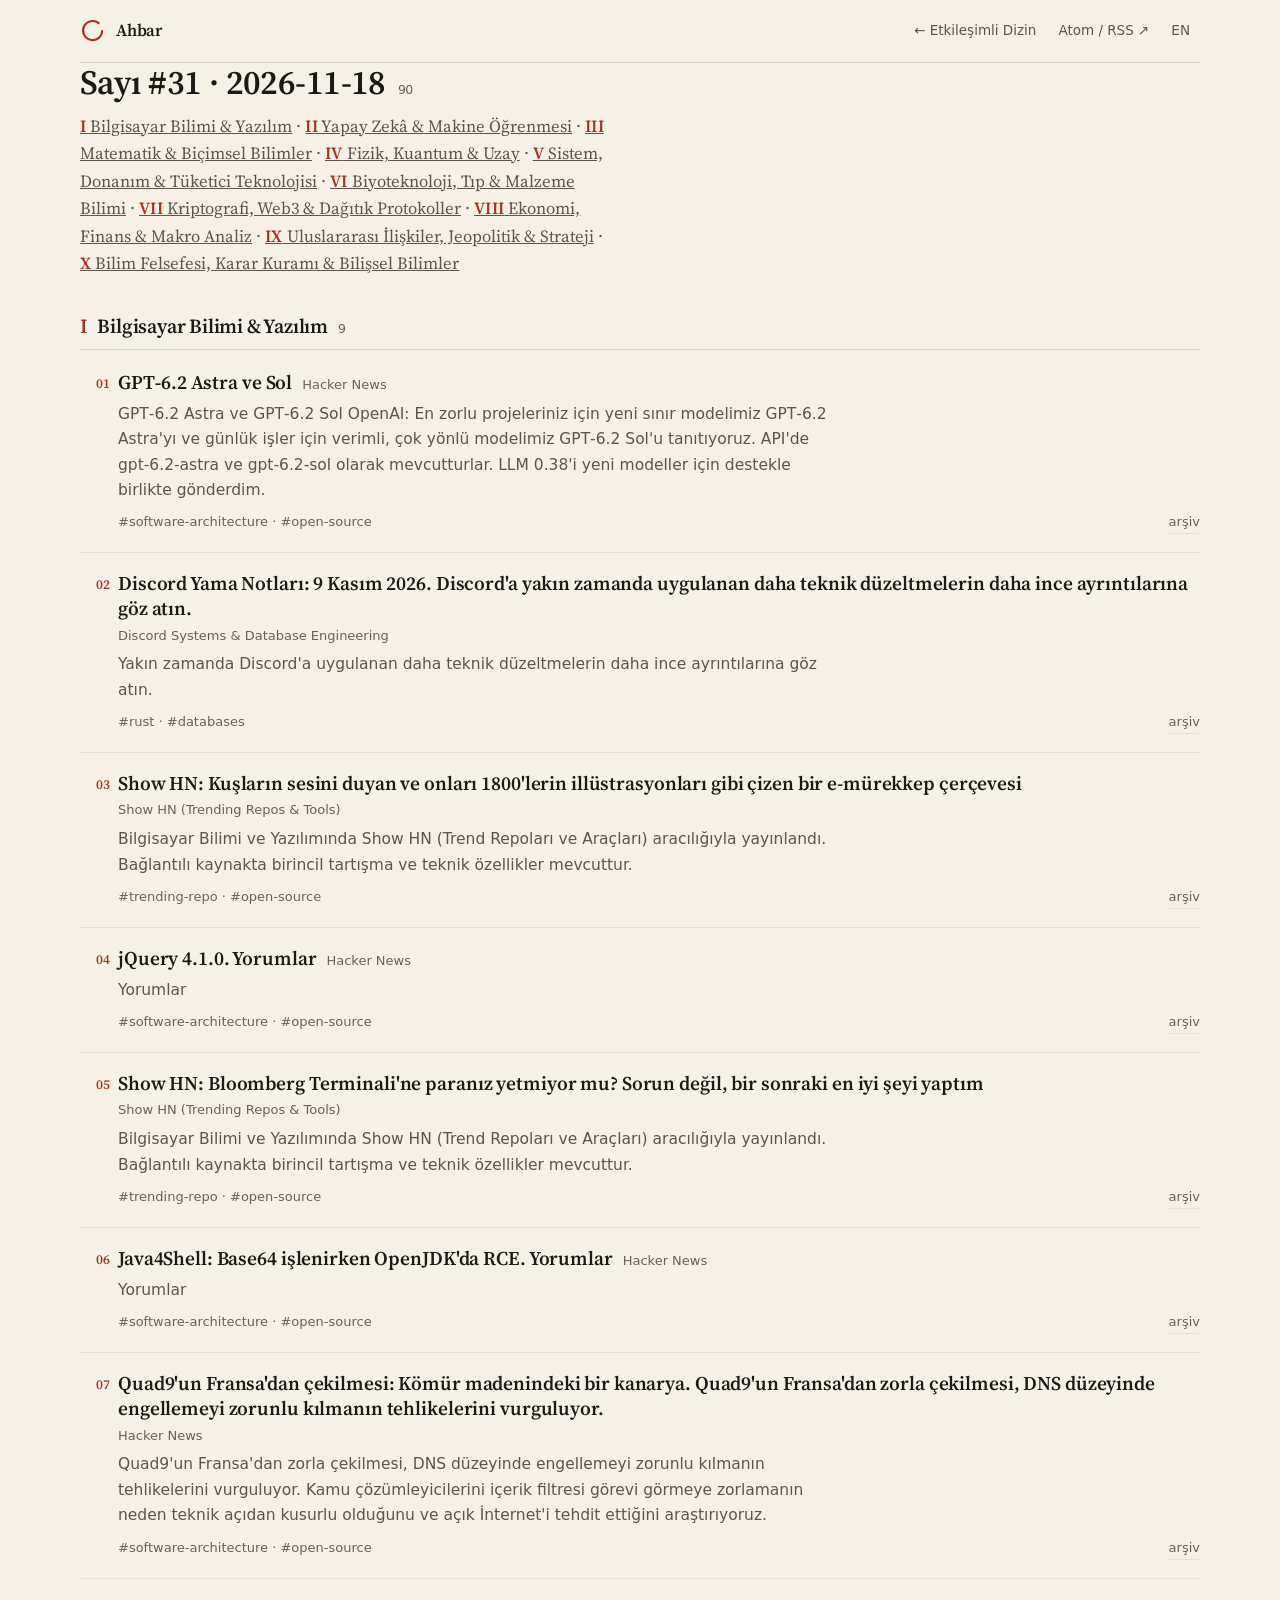
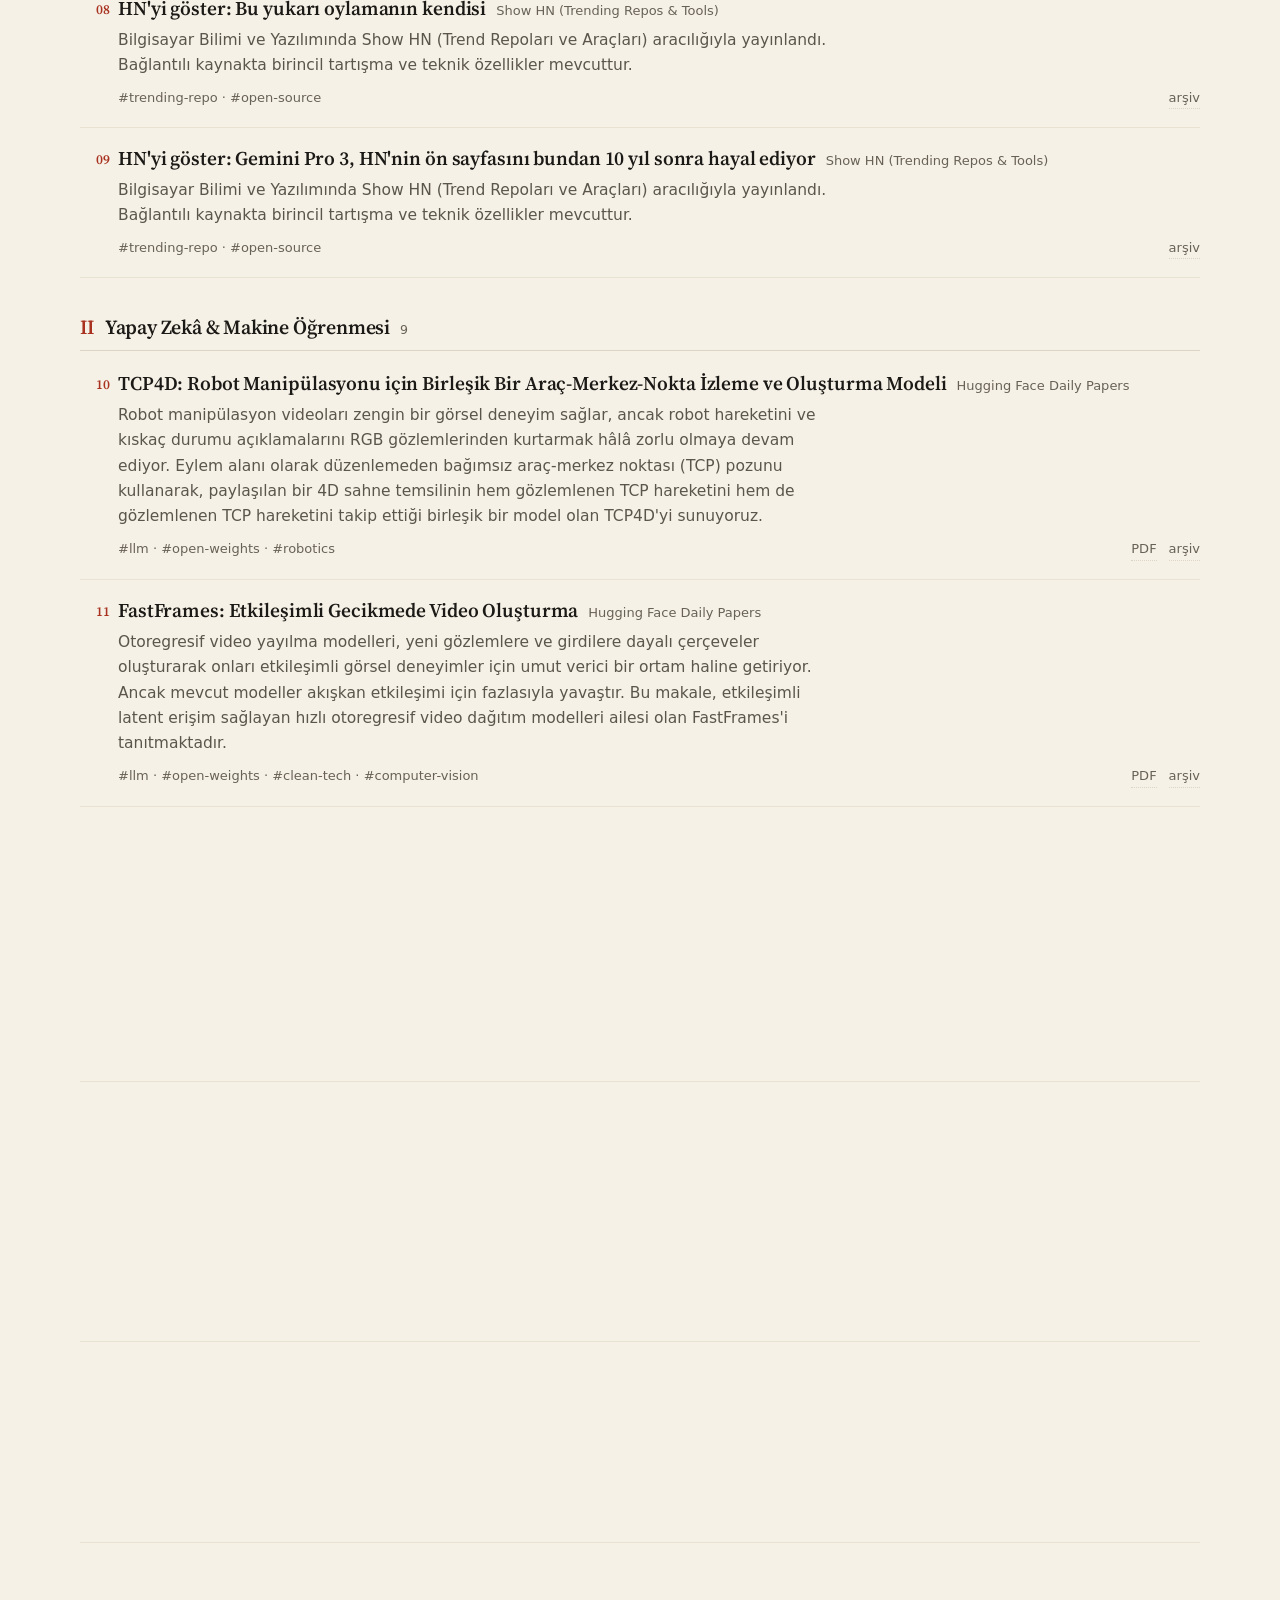
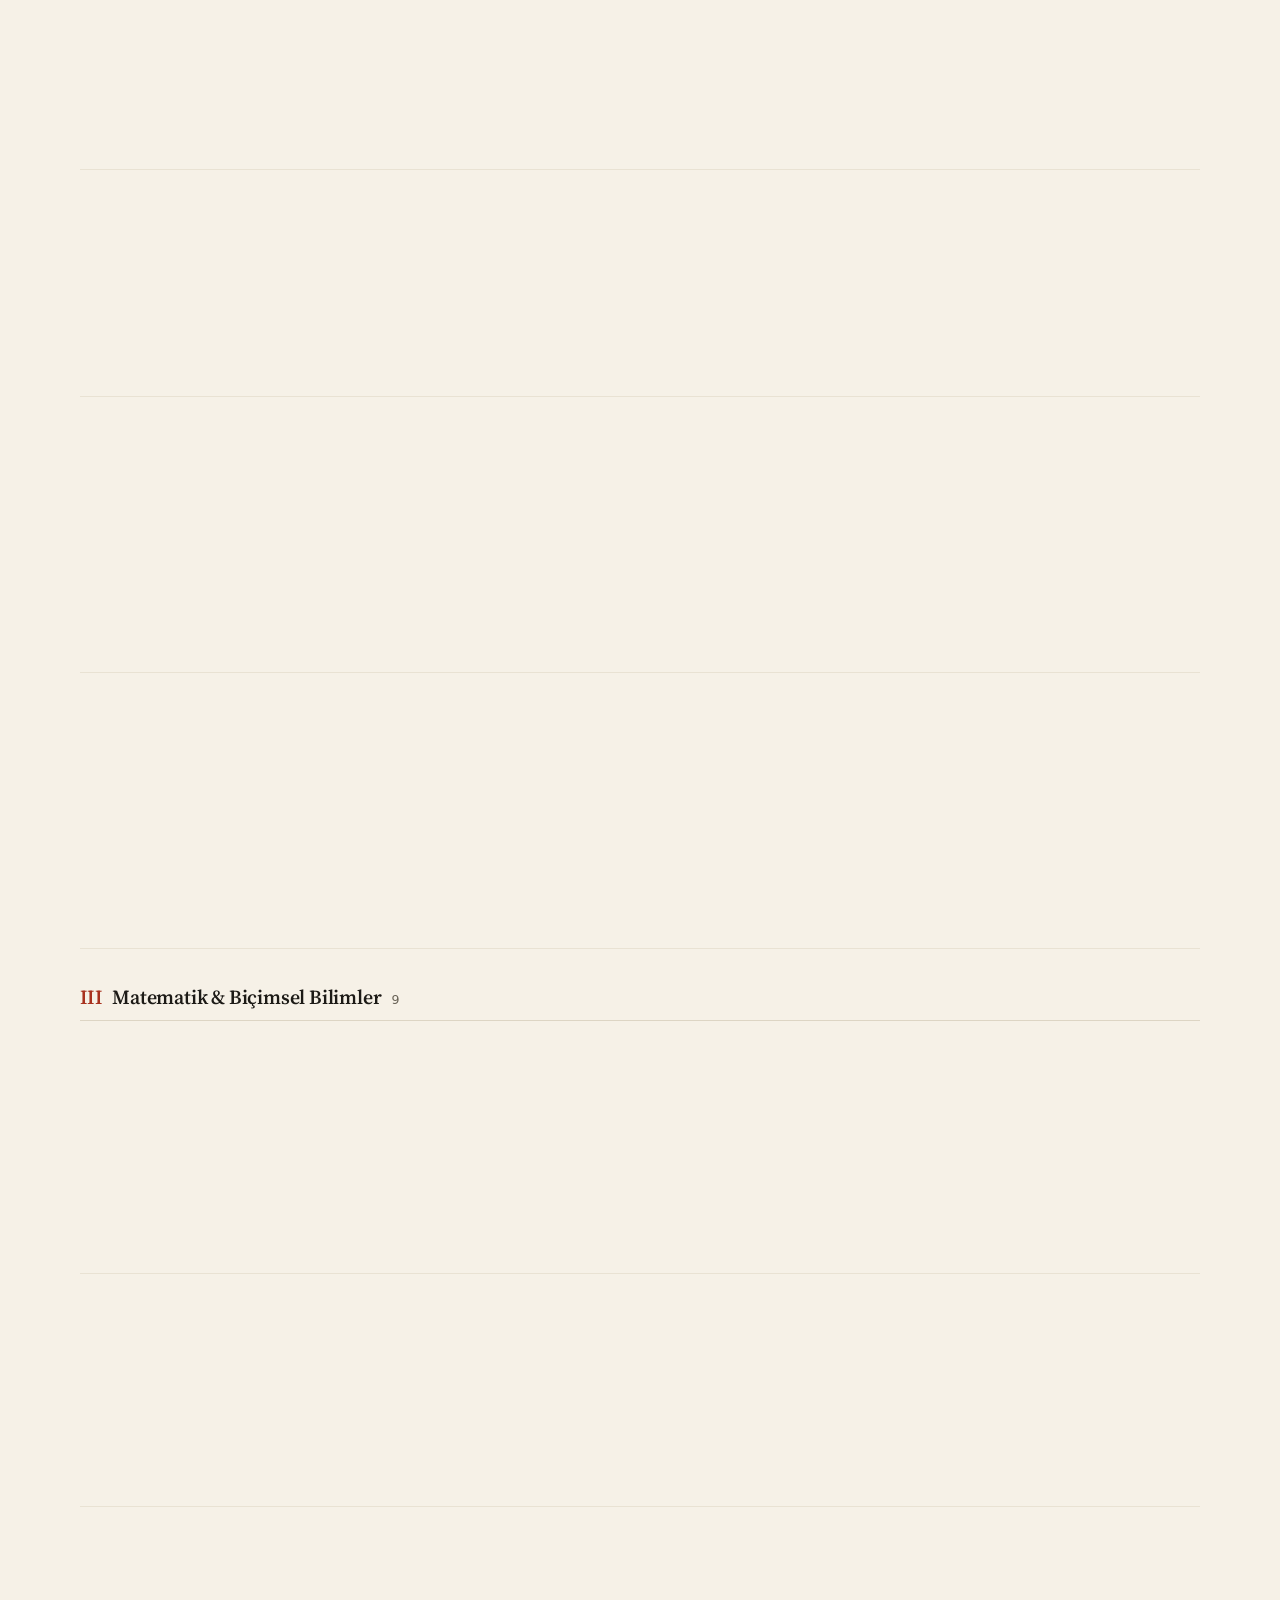
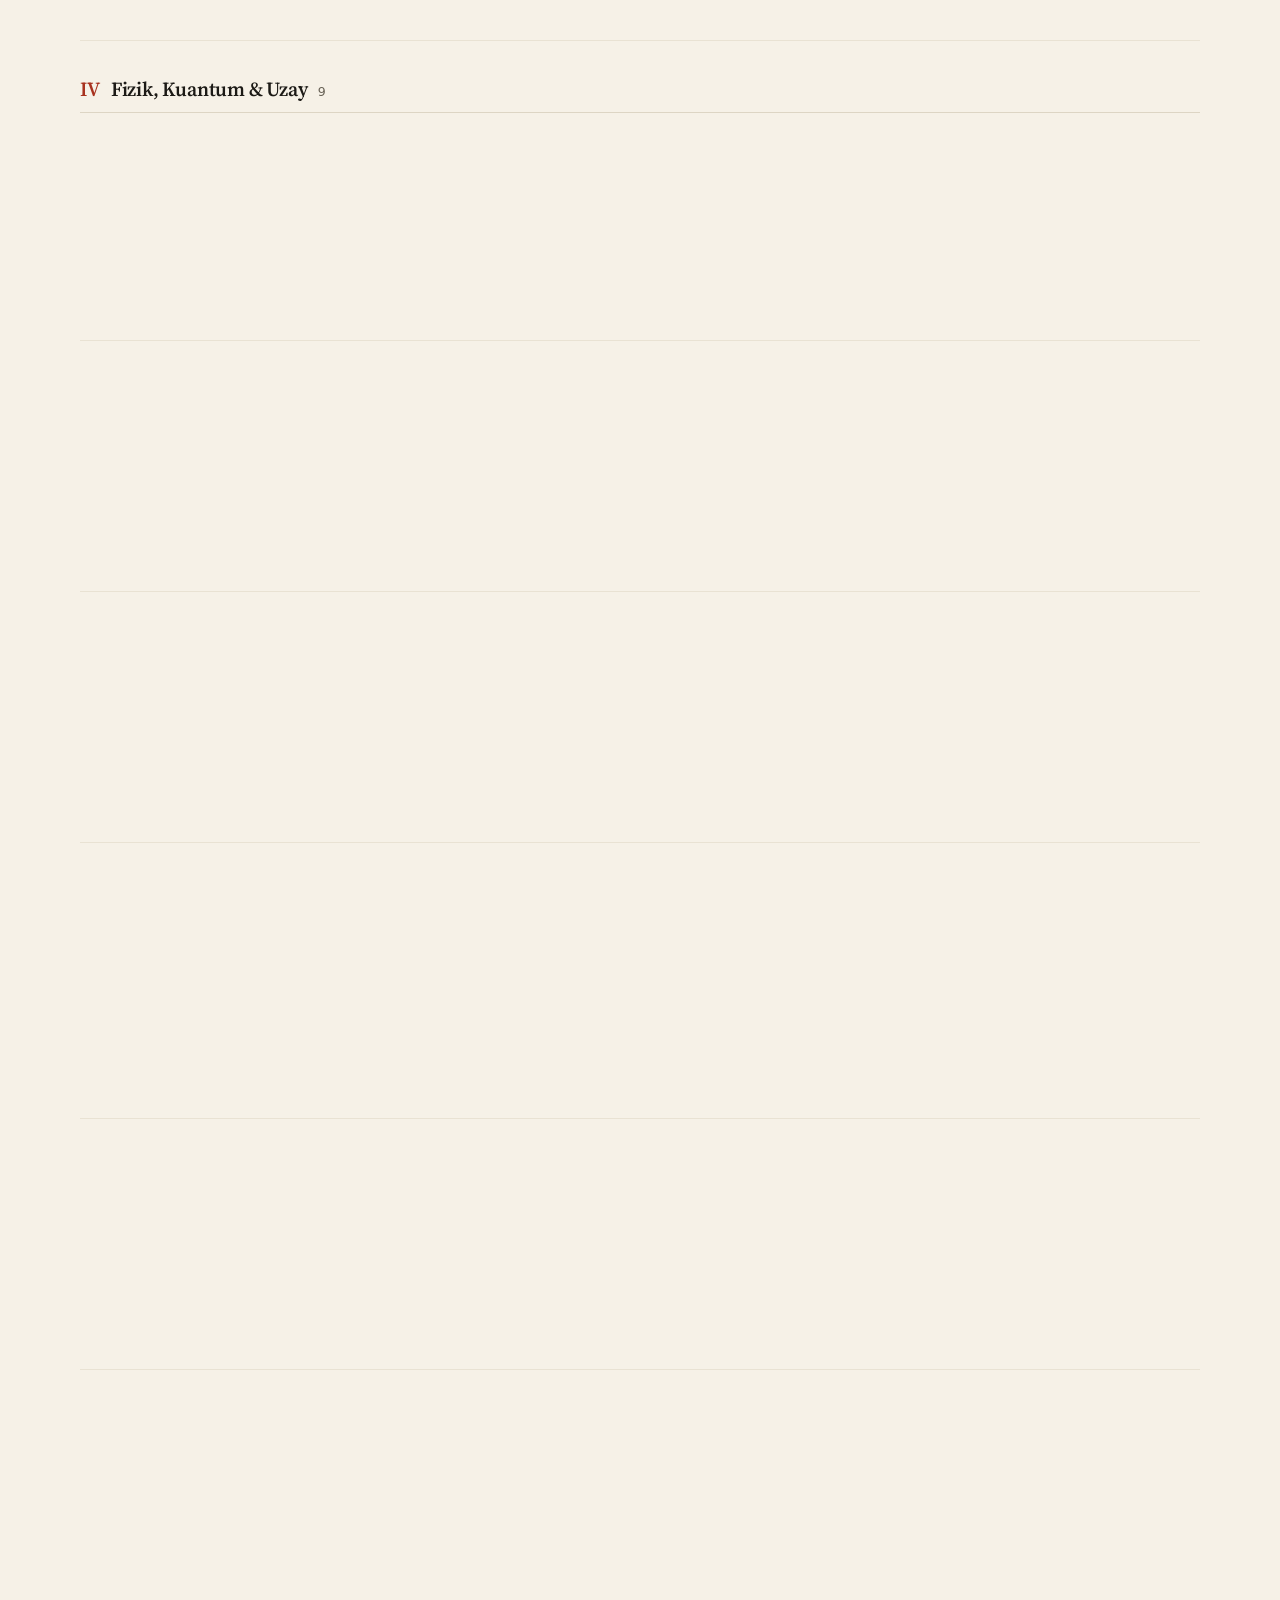
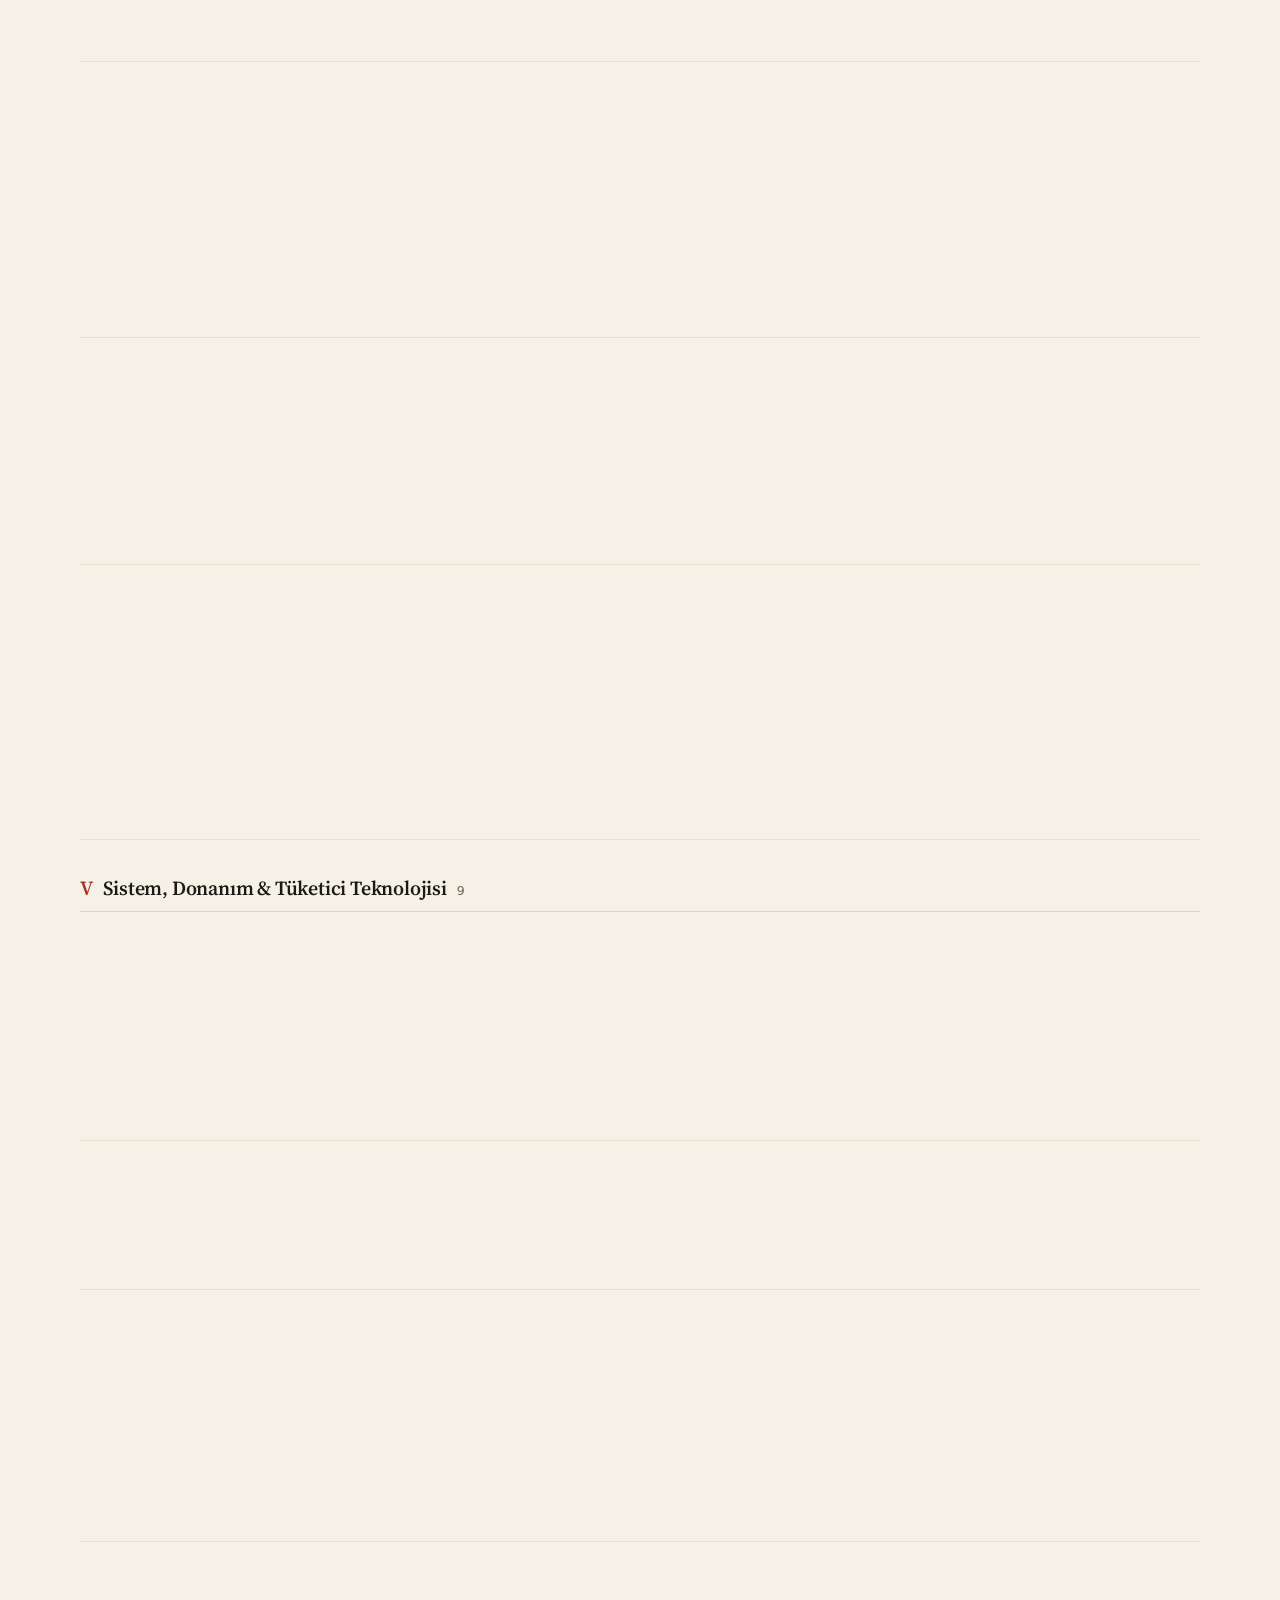
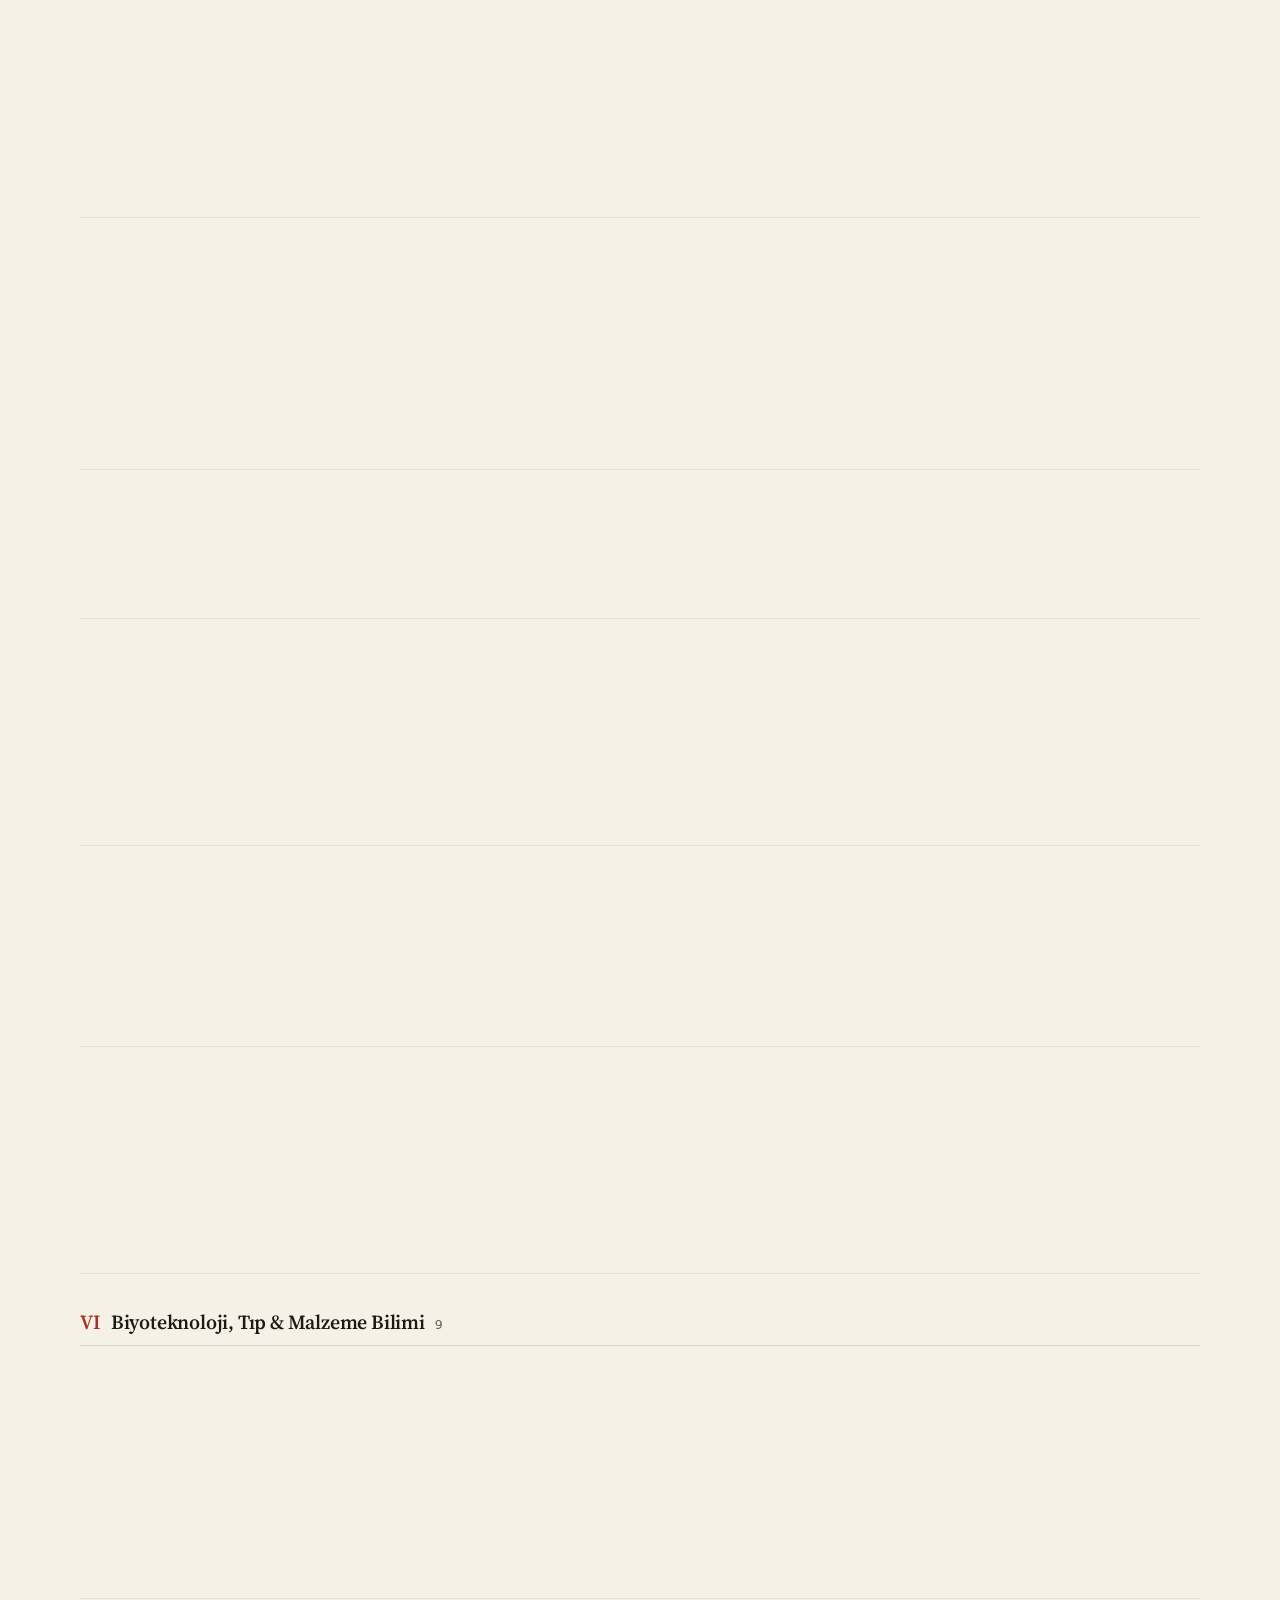
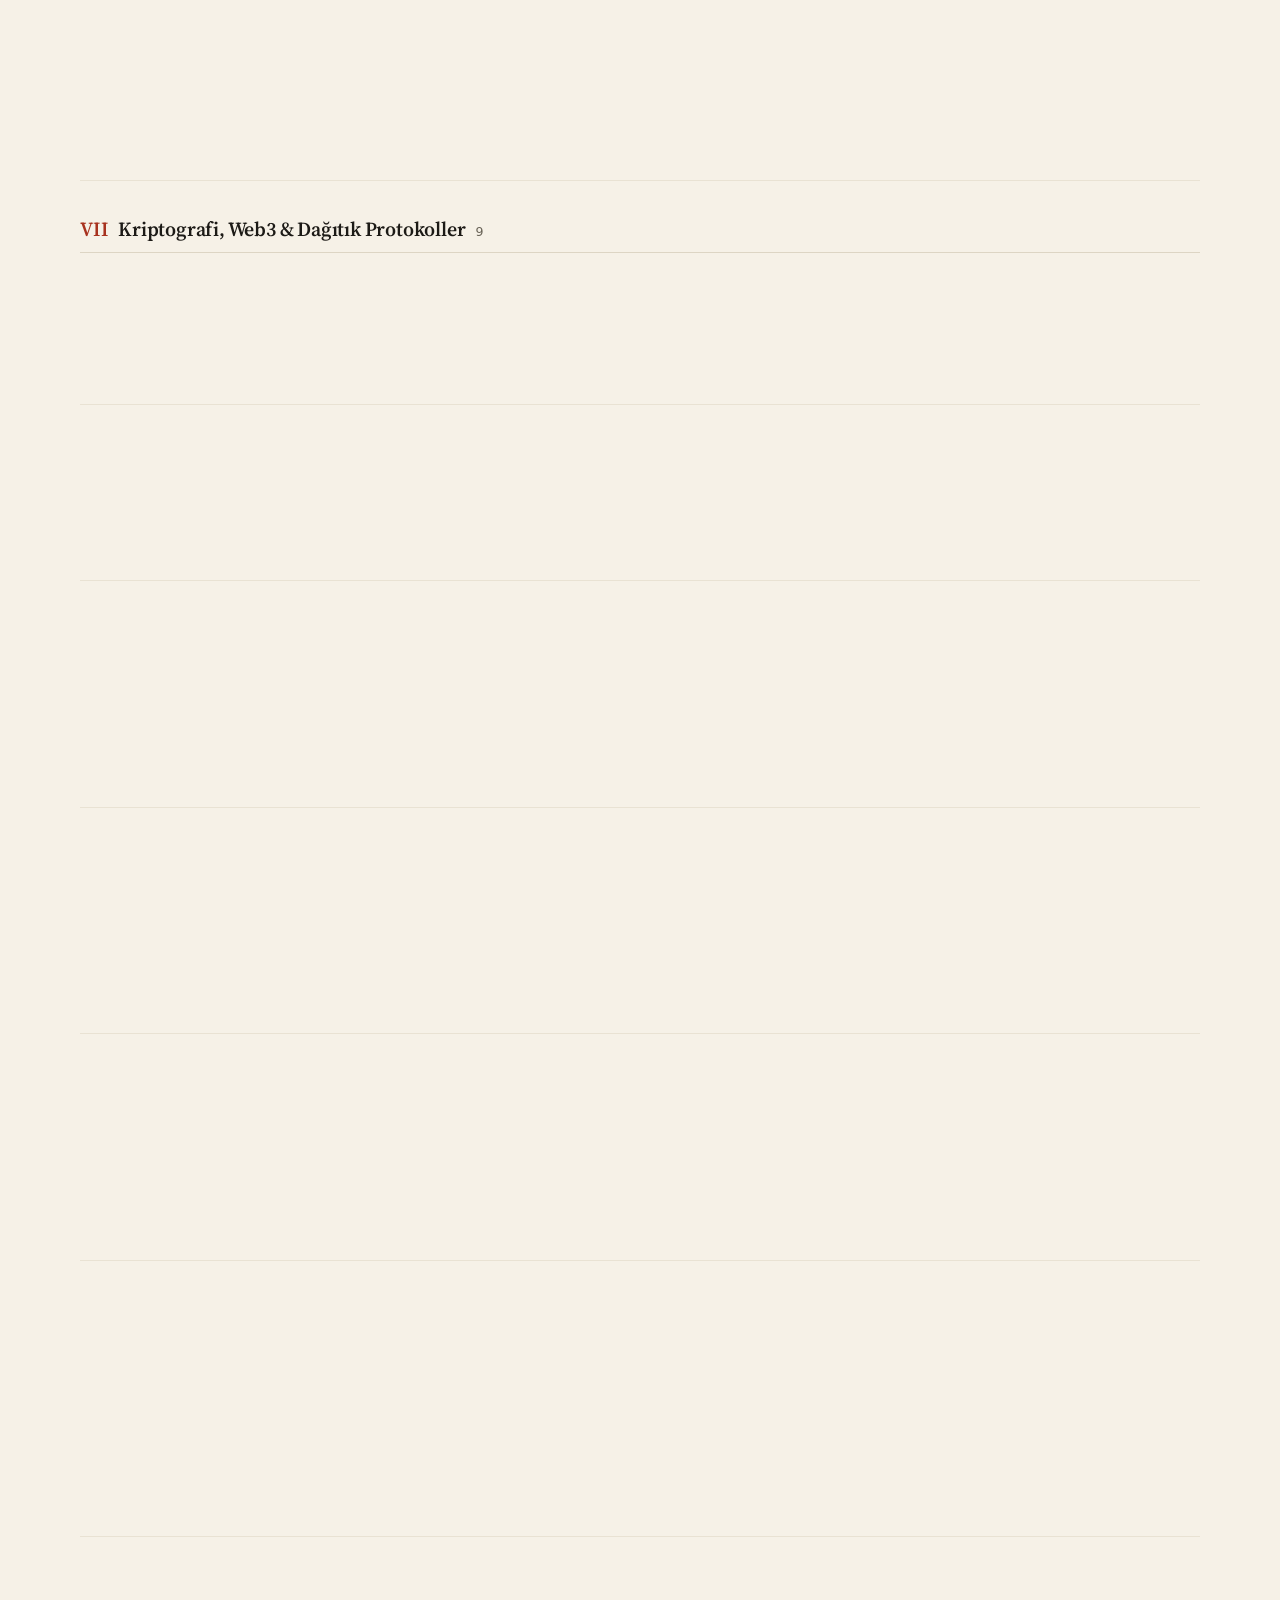
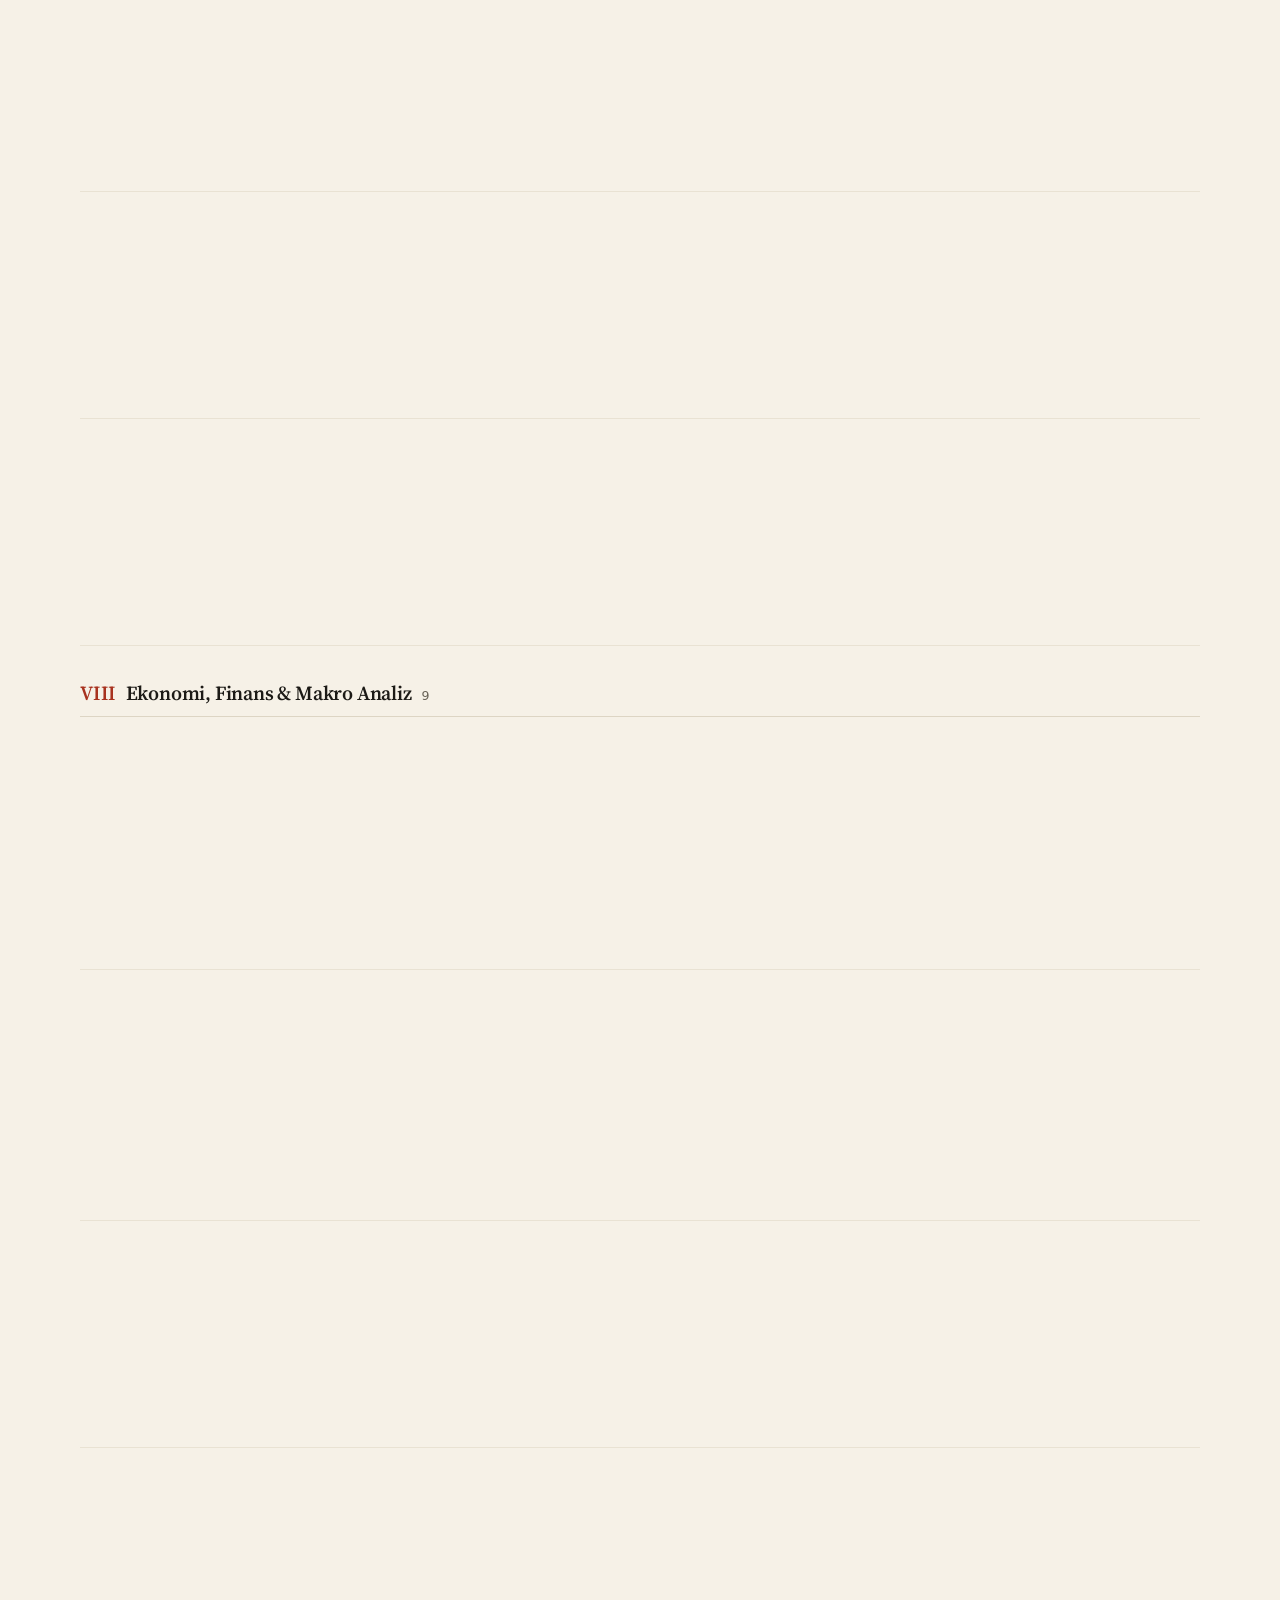
==== commit 0b9ff0d4: "chore(issue): publish daily dispatch for 2026-11-18" ====
--- a/k/index.html
+++ b/k/index.html
@@ -4,7 +4,7 @@
 <meta charset="utf-8">
 <meta name="viewport" content="width=device-width, initial-scale=1">
 <meta http-equiv="Content-Security-Policy" content="default-src 'none'; style-src 'self' 'unsafe-inline'; img-src 'self' data:; font-src 'self'; object-src 'none'; base-uri 'none'">
-<title>Ahbar — Sayı #30 (2026-11-17) · Düz Metin Dizini</title>
+<title>Ahbar — Sayı #31 (2026-11-18) · Düz Metin Dizini</title>
 <link rel="stylesheet" href="../style.css">
 </head>
 <body class="calm static">
@@ -20,146 +20,146 @@
 
 <main id="list">
 <div class="fieldpage">
-<h1 class="ph">Sayı #30 · 2026-11-17 <span class="n">90</span></h1>
+<h1 class="ph">Sayı #31 · 2026-11-18 <span class="n">90</span></h1>
 <p class="lede"><a href="#sec-cs"><span class="rn">I</span> Bilgisayar Bilimi &amp; Yazılım</a> · <a href="#sec-ai"><span class="rn">II</span> Yapay Zekâ &amp; Makine Öğrenmesi</a> · <a href="#sec-math"><span class="rn">III</span> Matematik &amp; Biçimsel Bilimler</a> · <a href="#sec-physics"><span class="rn">IV</span> Fizik, Kuantum &amp; Uzay</a> · <a href="#sec-systems"><span class="rn">V</span> Sistem, Donanım &amp; Tüketici Teknolojisi</a> · <a href="#sec-bio"><span class="rn">VI</span> Biyoteknoloji, Tıp &amp; Malzeme Bilimi</a> · <a href="#sec-crypto"><span class="rn">VII</span> Kriptografi, Web3 &amp; Dağıtık Protokoller</a> · <a href="#sec-econ"><span class="rn">VIII</span> Ekonomi, Finans &amp; Makro Analiz</a> · <a href="#sec-geopolitics"><span class="rn">IX</span> Uluslararası İlişkiler, Jeopolitik &amp; Strateji</a> · <a href="#sec-philosophy"><span class="rn">X</span> Bilim Felsefesi, Karar Kuramı &amp; Bilişsel Bilimler</a></p>
 <section id="sec-cs">
 <h2 class="sh"><span class="rn">I</span> Bilgisayar Bilimi &amp; Yazılım <span class="n">9</span></h2>
 <div class="recs">
-<article class="rec"><div class="no">01</div><div class="rb"><div class="nm"><a class="name" href="https://discord.com/blog/discord-patch-notes-november-9-2026" target="_blank" rel="noopener">Discord Patch Notes: November 9, 2026. Check out the finer details of the more technical fixes implemented into Discord recently. — Discord Systems &amp; Database Engineering (Bilgisayar Bilimi &amp; Yazılım)</a> <span class="host">Discord Systems &amp; Database Engineering</span></div><p class="desc">Bilgisayar Bilimi &amp; Yazılım alanında Discord Systems &amp; Database Engineering tarafından yayımlanan teknik araştırma ve analiz raporu: Check out the finer details of the more technical fixes implemented into Discord recently.</p><div class="mt"><span class="itags">#rust · #databases</span><span class="meta"><a class="arch" href="https://web.archive.org/web/*/https://discord.com/blog/discord-patch-notes-november-9-2026" target="_blank" rel="noopener">arşiv</a></span></div></div></article>
-<article class="rec"><div class="no">02</div><div class="rb"><div class="nm"><a class="name" href="https://github.com/arnegiacomo/fugleramme" target="_blank" rel="noopener">Show HN: An e-ink frame that hears birds and draws them as 1800s illustrations — Show HN (Trending Repos &amp; Tools) (Bilgisayar Bilimi &amp; Yazılım)</a> <span class="host">Show HN (Trending Repos &amp; Tools)</span></div><p class="desc">Bilgisayar Bilimi &amp; Yazılım alanında Show HN (Trending Repos &amp; Tools) tarafından yayımlanan teknik araştırma ve analiz raporu: Published via Show HN (Trending Repos &amp; Tools) in Computer Science &amp; Software. Primary discussion and technical specification available at the linked source.</p><div class="mt"><span class="itags">#trending-repo · #open-source</span><span class="meta"><a class="arch" href="https://web.archive.org/web/*/https://github.com/arnegiacomo/fugleramme" target="_blank" rel="noopener">arşiv</a></span></div></div></article>
-<article class="rec"><div class="no">03</div><div class="rb"><div class="nm"><a class="name" href="https://github.com/DidierRLopes/GamestonkTerminal" target="_blank" rel="noopener">Show HN: Can’t afford Bloomberg Terminal? No prob, I built the next best thing — Show HN (Trending Repos &amp; Tools) (Bilgisayar Bilimi &amp; Yazılım)</a> <span class="host">Show HN (Trending Repos &amp; Tools)</span></div><p class="desc">Bilgisayar Bilimi &amp; Yazılım alanında Show HN (Trending Repos &amp; Tools) tarafından yayımlanan teknik araştırma ve analiz raporu: Published via Show HN (Trending Repos &amp; Tools) in Computer Science &amp; Software. Primary discussion and technical specification available at the linked source.</p><div class="mt"><span class="itags">#trending-repo · #open-source</span><span class="meta"><a class="arch" href="https://web.archive.org/web/*/https://github.com/DidierRLopes/GamestonkTerminal" target="_blank" rel="noopener">arşiv</a></span></div></div></article>
-<article class="rec"><div class="no">04</div><div class="rb"><div class="nm"><a class="name" href="http://news.ycombinator.com/vote?for=3742902&amp;dir=up&amp;whence=%6e%65%77%65%73%74" target="_blank" rel="noopener">Show HN: This up votes itself — Show HN (Trending Repos &amp; Tools) (Bilgisayar Bilimi &amp; Yazılım)</a> <span class="host">Show HN (Trending Repos &amp; Tools)</span></div><p class="desc">Bilgisayar Bilimi &amp; Yazılım alanında Show HN (Trending Repos &amp; Tools) tarafından yayımlanan teknik araştırma ve analiz raporu: Published via Show HN (Trending Repos &amp; Tools) in Computer Science &amp; Software. Primary discussion and technical specification available at the linked source.</p><div class="mt"><span class="itags">#trending-repo · #open-source</span><span class="meta"><a class="arch" href="https://web.archive.org/web/*/http://news.ycombinator.com/vote?for=3742902&amp;dir=up&amp;whence=%6e%65%77%65%73%74" target="_blank" rel="noopener">arşiv</a></span></div></div></article>
-<article class="rec"><div class="no">05</div><div class="rb"><div class="nm"><a class="name" href="https://dosaygo-studio.github.io/hn-front-page-2035/news" target="_blank" rel="noopener">Show HN: Gemini Pro 3 imagines the HN front page 10 years from now — Show HN (Trending Repos &amp; Tools) (Bilgisayar Bilimi &amp; Yazılım)</a> <span class="host">Show HN (Trending Repos &amp; Tools)</span></div><p class="desc">Bilgisayar Bilimi &amp; Yazılım alanında Show HN (Trending Repos &amp; Tools) tarafından yayımlanan teknik araştırma ve analiz raporu: Published via Show HN (Trending Repos &amp; Tools) in Computer Science &amp; Software. Primary discussion and technical specification available at the linked source.</p><div class="mt"><span class="itags">#trending-repo · #open-source</span><span class="meta"><a class="arch" href="https://web.archive.org/web/*/https://dosaygo-studio.github.io/hn-front-page-2035/news" target="_blank" rel="noopener">arşiv</a></span></div></div></article>
-<article class="rec"><div class="no">06</div><div class="rb"><div class="nm"><a class="name" href="https://www.byran.ee/posts/creation/" target="_blank" rel="noopener">Show HN: I made an open-source laptop from scratch — Show HN (Trending Repos &amp; Tools) (Bilgisayar Bilimi &amp; Yazılım)</a> <span class="host">Show HN (Trending Repos &amp; Tools)</span></div><p class="desc">Bilgisayar Bilimi &amp; Yazılım alanında Show HN (Trending Repos &amp; Tools) tarafından yayımlanan teknik araştırma ve analiz raporu: Published via Show HN (Trending Repos &amp; Tools) in Computer Science &amp; Software. Primary discussion and technical specification available at the linked source.</p><div class="mt"><span class="itags">#trending-repo · #open-source</span><span class="meta"><a class="arch" href="https://web.archive.org/web/*/https://www.byran.ee/posts/creation/" target="_blank" rel="noopener">arşiv</a></span></div></div></article>
-<article class="rec"><div class="no">07</div><div class="rb"><div class="nm"><a class="name" href="https://ytch.xyz" target="_blank" rel="noopener">Show HN: If YouTube had actual channels — Show HN (Trending Repos &amp; Tools) (Bilgisayar Bilimi &amp; Yazılım)</a> <span class="host">Show HN (Trending Repos &amp; Tools)</span></div><p class="desc">Bilgisayar Bilimi &amp; Yazılım alanında Show HN (Trending Repos &amp; Tools) tarafından yayımlanan teknik araştırma ve analiz raporu: Published via Show HN (Trending Repos &amp; Tools) in Computer Science &amp; Software. Primary discussion and technical specification available at the linked source.</p><div class="mt"><span class="itags">#trending-repo · #open-source</span><span class="meta"><a class="arch" href="https://web.archive.org/web/*/https://ytch.xyz" target="_blank" rel="noopener">arşiv</a></span></div></div></article>
-<article class="rec"><div class="no">08</div><div class="rb"><div class="nm"><a class="name" href="https://internalregister.github.io/2019/03/14/Homebrew-Console.html" target="_blank" rel="noopener">Show HN: A retro video game console I&#39;ve been working on in my free time — Show HN (Trending Repos &amp; Tools) (Bilgisayar Bilimi &amp; Yazılım)</a> <span class="host">Show HN (Trending Repos &amp; Tools)</span></div><p class="desc">Bilgisayar Bilimi &amp; Yazılım alanında Show HN (Trending Repos &amp; Tools) tarafından yayımlanan teknik araştırma ve analiz raporu: Published via Show HN (Trending Repos &amp; Tools) in Computer Science &amp; Software. Primary discussion and technical specification available at the linked source.</p><div class="mt"><span class="itags">#trending-repo · #open-source</span><span class="meta"><a class="arch" href="https://web.archive.org/web/*/https://internalregister.github.io/2019/03/14/Homebrew-Console.html" target="_blank" rel="noopener">arşiv</a></span></div></div></article>
-<article class="rec"><div class="no">09</div><div class="rb"><div class="nm"><a class="name" href="https://burntsushi.net/jiff/" target="_blank" rel="noopener">Jiff 1.0: A datetime library for Rust. Comments — Hacker News (Bilgisayar Bilimi &amp; Yazılım)</a> <span class="host">Hacker News</span></div><p class="desc">Bilgisayar Bilimi &amp; Yazılım alanında Hacker News tarafından yayımlanan teknik araştırma ve analiz raporu: Comments</p><div class="mt"><span class="itags">#software-architecture · #open-source · #rust</span><span class="meta"><a class="arch" href="https://web.archive.org/web/*/https://burntsushi.net/jiff/" target="_blank" rel="noopener">arşiv</a></span></div></div></article>
+<article class="rec"><div class="no">01</div><div class="rb"><div class="nm"><a class="name" href="https://openai.com/index/introducing-gpt-6-2-astra-sol/" target="_blank" rel="noopener">GPT‑6.2 Astra ve Sol</a> <span class="host">Hacker News</span></div><p class="desc">GPT‑6.2 Astra ve GPT‑6.2 Sol OpenAI: En zorlu projeleriniz için yeni sınır modelimiz GPT‑6.2 Astra&#39;yı ve günlük işler için verimli, çok yönlü modelimiz GPT‑6.2 Sol&#39;u tanıtıyoruz. API&#39;de gpt-6.2-astra ve gpt-6.2-sol olarak mevcutturlar. LLM 0.38&#39;i yeni modeller için destekle birlikte gönderdim.</p><div class="mt"><span class="itags">#software-architecture · #open-source</span><span class="meta"><a class="arch" href="https://web.archive.org/web/*/https://openai.com/index/introducing-gpt-6-2-astra-sol/" target="_blank" rel="noopener">arşiv</a></span></div></div></article>
+<article class="rec"><div class="no">02</div><div class="rb"><div class="nm"><a class="name" href="https://discord.com/blog/discord-patch-notes-november-9-2026" target="_blank" rel="noopener">Discord Yama Notları: 9 Kasım 2026. Discord&#39;a yakın zamanda uygulanan daha teknik düzeltmelerin daha ince ayrıntılarına göz atın.</a> <span class="host">Discord Systems &amp; Database Engineering</span></div><p class="desc">Yakın zamanda Discord&#39;a uygulanan daha teknik düzeltmelerin daha ince ayrıntılarına göz atın.</p><div class="mt"><span class="itags">#rust · #databases</span><span class="meta"><a class="arch" href="https://web.archive.org/web/*/https://discord.com/blog/discord-patch-notes-november-9-2026" target="_blank" rel="noopener">arşiv</a></span></div></div></article>
+<article class="rec"><div class="no">03</div><div class="rb"><div class="nm"><a class="name" href="https://github.com/arnegiacomo/fugleramme" target="_blank" rel="noopener">Show HN: Kuşların sesini duyan ve onları 1800&#39;lerin illüstrasyonları gibi çizen bir e-mürekkep çerçevesi</a> <span class="host">Show HN (Trending Repos &amp; Tools)</span></div><p class="desc">Bilgisayar Bilimi ve Yazılımında Show HN (Trend Repoları ve Araçları) aracılığıyla yayınlandı. Bağlantılı kaynakta birincil tartışma ve teknik özellikler mevcuttur.</p><div class="mt"><span class="itags">#trending-repo · #open-source</span><span class="meta"><a class="arch" href="https://web.archive.org/web/*/https://github.com/arnegiacomo/fugleramme" target="_blank" rel="noopener">arşiv</a></span></div></div></article>
+<article class="rec"><div class="no">04</div><div class="rb"><div class="nm"><a class="name" href="https://github.com/jquery/jquery/releases/tag/4.1.0" target="_blank" rel="noopener">jQuery 4.1.0. Yorumlar</a> <span class="host">Hacker News</span></div><p class="desc">Yorumlar</p><div class="mt"><span class="itags">#software-architecture · #open-source</span><span class="meta"><a class="arch" href="https://web.archive.org/web/*/https://github.com/jquery/jquery/releases/tag/4.1.0" target="_blank" rel="noopener">arşiv</a></span></div></div></article>
+<article class="rec"><div class="no">05</div><div class="rb"><div class="nm"><a class="name" href="https://github.com/DidierRLopes/GamestonkTerminal" target="_blank" rel="noopener">Show HN: Bloomberg Terminali&#39;ne paranız yetmiyor mu? Sorun değil, bir sonraki en iyi şeyi yaptım</a> <span class="host">Show HN (Trending Repos &amp; Tools)</span></div><p class="desc">Bilgisayar Bilimi ve Yazılımında Show HN (Trend Repoları ve Araçları) aracılığıyla yayınlandı. Bağlantılı kaynakta birincil tartışma ve teknik özellikler mevcuttur.</p><div class="mt"><span class="itags">#trending-repo · #open-source</span><span class="meta"><a class="arch" href="https://web.archive.org/web/*/https://github.com/DidierRLopes/GamestonkTerminal" target="_blank" rel="noopener">arşiv</a></span></div></div></article>
+<article class="rec"><div class="no">06</div><div class="rb"><div class="nm"><a class="name" href="https://calif.io/java4shell/" target="_blank" rel="noopener">Java4Shell: Base64 işlenirken OpenJDK&#39;da RCE. Yorumlar</a> <span class="host">Hacker News</span></div><p class="desc">Yorumlar</p><div class="mt"><span class="itags">#software-architecture · #open-source</span><span class="meta"><a class="arch" href="https://web.archive.org/web/*/https://calif.io/java4shell/" target="_blank" rel="noopener">arşiv</a></span></div></div></article>
+<article class="rec"><div class="no">07</div><div class="rb"><div class="nm"><a class="name" href="https://blog.cloudflare.com/quad9-withdrawal-from-france/" target="_blank" rel="noopener">Quad9&#39;un Fransa&#39;dan çekilmesi: Kömür madenindeki bir kanarya. Quad9&#39;un Fransa&#39;dan zorla çekilmesi, DNS düzeyinde engellemeyi zorunlu kılmanın tehlikelerini vurguluyor.</a> <span class="host">Hacker News</span></div><p class="desc">Quad9&#39;un Fransa&#39;dan zorla çekilmesi, DNS düzeyinde engellemeyi zorunlu kılmanın tehlikelerini vurguluyor. Kamu çözümleyicilerini içerik filtresi görevi görmeye zorlamanın neden teknik açıdan kusurlu olduğunu ve açık İnternet&#39;i tehdit ettiğini araştırıyoruz.</p><div class="mt"><span class="itags">#software-architecture · #open-source</span><span class="meta"><a class="arch" href="https://web.archive.org/web/*/https://blog.cloudflare.com/quad9-withdrawal-from-france/" target="_blank" rel="noopener">arşiv</a></span></div></div></article>
+<article class="rec"><div class="no">08</div><div class="rb"><div class="nm"><a class="name" href="http://news.ycombinator.com/vote?for=3742902&amp;dir=up&amp;whence=%6e%65%77%65%73%74" target="_blank" rel="noopener">HN&#39;yi göster: Bu yukarı oylamanın kendisi</a> <span class="host">Show HN (Trending Repos &amp; Tools)</span></div><p class="desc">Bilgisayar Bilimi ve Yazılımında Show HN (Trend Repoları ve Araçları) aracılığıyla yayınlandı. Bağlantılı kaynakta birincil tartışma ve teknik özellikler mevcuttur.</p><div class="mt"><span class="itags">#trending-repo · #open-source</span><span class="meta"><a class="arch" href="https://web.archive.org/web/*/http://news.ycombinator.com/vote?for=3742902&amp;dir=up&amp;whence=%6e%65%77%65%73%74" target="_blank" rel="noopener">arşiv</a></span></div></div></article>
+<article class="rec"><div class="no">09</div><div class="rb"><div class="nm"><a class="name" href="https://dosaygo-studio.github.io/hn-front-page-2035/news" target="_blank" rel="noopener">HN&#39;yi göster: Gemini Pro 3, HN&#39;nin ön sayfasını bundan 10 yıl sonra hayal ediyor</a> <span class="host">Show HN (Trending Repos &amp; Tools)</span></div><p class="desc">Bilgisayar Bilimi ve Yazılımında Show HN (Trend Repoları ve Araçları) aracılığıyla yayınlandı. Bağlantılı kaynakta birincil tartışma ve teknik özellikler mevcuttur.</p><div class="mt"><span class="itags">#trending-repo · #open-source</span><span class="meta"><a class="arch" href="https://web.archive.org/web/*/https://dosaygo-studio.github.io/hn-front-page-2035/news" target="_blank" rel="noopener">arşiv</a></span></div></div></article>
 </div>
 </section>
 <section id="sec-ai">
 <h2 class="sh"><span class="rn">II</span> Yapay Zekâ &amp; Makine Öğrenmesi <span class="n">9</span></h2>
 <div class="recs">
-<article class="rec"><div class="no">10</div><div class="rb"><div class="nm"><a class="name" href="https://arxiv.org/abs/2611.19937" target="_blank" rel="noopener">AllocFlow: End-to-End Portfolio Trading Action Generation from Raw Market Data — Hugging Face Daily Papers (Yapay Zekâ &amp; Makine Öğrenmesi)</a> <span class="host">Hugging Face Daily Papers</span></div><p class="desc">Yapay Zekâ &amp; Makine Öğrenmesi alanında Hugging Face Daily Papers tarafından yayımlanan hakemli/ön-baskı araştırma makalesi: Real-world portfolio management requires converting noisy market observations into coordinated, simultaneous allocations across multiple assets under shared capital constraints. Advances in forecasting models and alpha discovery help identify opportunities. However, traditional pipelines often decouple signal forecasting from portfolio construction, potentially misaligning learning with allocation and execution objectives.</p><div class="mt"><span class="itags">#llm · #open-weights · #reinforcement-learning</span><span class="meta"><a class="arch" href="https://arxiv.org/pdf/2611.19937.pdf" target="_blank" rel="noopener">PDF</a><a class="arch" href="https://web.archive.org/web/*/https://arxiv.org/abs/2611.19937" target="_blank" rel="noopener">arşiv</a></span></div></div></article>
-<article class="rec"><div class="no">11</div><div class="rb"><div class="nm"><a class="name" href="https://arxiv.org/abs/2611.21607" target="_blank" rel="noopener">ScaleVLA: Scaling Vision-Language-Action Models to 552 Billion Parameters — Hugging Face Daily Papers (Yapay Zekâ &amp; Makine Öğrenmesi)</a> <span class="host">Hugging Face Daily Papers</span></div><p class="desc">Yapay Zekâ &amp; Makine Öğrenmesi alanında Hugging Face Daily Papers tarafından yayımlanan hakemli/ön-baskı araştırma makalesi: Frontier Vision-Language Models (VLMs) such as GPT-6 Astra have demonstrated remarkable capabilities in robot control, suggesting that broad pretraining provides knowledge valuable for physical action. Yet most Vision-Language-Action (VLA) policies still rely on much smaller VLM backbones, leaving this potential largely untapped. We ask whether frontier-scale representations can provide a stronger foundation for robot learning.</p><div class="mt"><span class="itags">#llm · #open-weights · #agents · #robotics</span><span class="meta"><a class="arch" href="https://arxiv.org/pdf/2611.21607.pdf" target="_blank" rel="noopener">PDF</a><a class="arch" href="https://web.archive.org/web/*/https://arxiv.org/abs/2611.21607" target="_blank" rel="noopener">arşiv</a></span></div></div></article>
-<article class="rec"><div class="no">12</div><div class="rb"><div class="nm"><a class="name" href="https://arxiv.org/abs/2611.21218" target="_blank" rel="noopener">InclusionMed: Benchmarking AI for Inclusive Healthcare — Hugging Face Daily Papers (Yapay Zekâ &amp; Makine Öğrenmesi)</a> <span class="host">Hugging Face Daily Papers</span></div><p class="desc">Yapay Zekâ &amp; Makine Öğrenmesi alanında Hugging Face Daily Papers tarafından yayımlanan hakemli/ön-baskı araştırma makalesi: Advancing medical AI for inclusive healthcare requires evaluation across diverse healthcare roles, tasks, and care settings, but benchmark coverage remains uneven. We introduce InclusionMed, an open medical AI evaluation initiative for inclusive healthcare. The InclusionMed Atlas organizes benchmarks across three healthcare roles and three AI capabilities.</p><div class="mt"><span class="itags">#llm · #open-weights</span><span class="meta"><a class="arch" href="https://arxiv.org/pdf/2611.21218.pdf" target="_blank" rel="noopener">PDF</a><a class="arch" href="https://web.archive.org/web/*/https://arxiv.org/abs/2611.21218" target="_blank" rel="noopener">arşiv</a></span></div></div></article>
-<article class="rec"><div class="no">13</div><div class="rb"><div class="nm"><a class="name" href="https://arxiv.org/abs/2611.21072" target="_blank" rel="noopener">Sage S2.1 Flash Technical Report — Hugging Face Daily Papers (Yapay Zekâ &amp; Makine Öğrenmesi)</a> <span class="host">Hugging Face Daily Papers</span></div><p class="desc">Yapay Zekâ &amp; Makine Öğrenmesi alanında Hugging Face Daily Papers tarafından yayımlanan hakemli/ön-baskı araştırma makalesi: We introduce Sage S1.5 Flash, a 320-billion-parameter general-purpose mixture-of-experts model designed to reason over scientific evidence and act in interactive environments. Sage Sci-Perception uses dedicated encoders for molecular graphs and biological sequences and represents spectra as ordered patches of measurements. Modality-specific projectors map these representations into the input space of a shared backbone, which processes them alongside text and images.</p><div class="mt"><span class="itags">#llm · #open-weights · #combinatorics · #agents</span><span class="meta"><a class="arch" href="https://arxiv.org/pdf/2611.21072.pdf" target="_blank" rel="noopener">PDF</a><a class="arch" href="https://web.archive.org/web/*/https://arxiv.org/abs/2611.21072" target="_blank" rel="noopener">arşiv</a></span></div></div></article>
-<article class="rec"><div class="no">14</div><div class="rb"><div class="nm"><a class="name" href="https://arxiv.org/abs/2611.07222" target="_blank" rel="noopener">SPILLWAY: Separating Target Admission from Sanitization to Defend Tool-Using Agents against Prompt Injection — Hugging Face Daily Papers (Yapay Zekâ &amp; Makine Öğrenmesi)</a> <span class="host">Hugging Face Daily Papers</span></div><p class="desc">Yapay Zekâ &amp; Makine Öğrenmesi alanında Hugging Face Daily Papers tarafından yayımlanan hakemli/ön-baskı araştırma makalesi: Tool-using agents act on email, files, and payments, so an instruction hidden in a web page or a shared document can make an agent send data or money to an attacker. Many runtime defenses put a language model on the decision that lets an action through, so the decision depends on a model that may read the attacker&#39;s text and adds model calls to every step. Provenance defenses keep the model off the final check but need a model to plan or route each task first.</p><div class="mt"><span class="itags">#llm · #open-weights · #agents</span><span class="meta"><a class="arch" href="https://arxiv.org/pdf/2611.07222.pdf" target="_blank" rel="noopener">PDF</a><a class="arch" href="https://web.archive.org/web/*/https://arxiv.org/abs/2611.07222" target="_blank" rel="noopener">arşiv</a></span></div></div></article>
-<article class="rec"><div class="no">15</div><div class="rb"><div class="nm"><a class="name" href="https://arxiv.org/abs/2611.20218" target="_blank" rel="noopener">SWE-CoWork: Benchmarking Coding Agents as Digital Employees in Organizations — Hugging Face Daily Papers (Yapay Zekâ &amp; Makine Öğrenmesi)</a> <span class="host">Hugging Face Daily Papers</span></div><p class="desc">Yapay Zekâ &amp; Makine Öğrenmesi alanında Hugging Face Daily Papers tarafından yayımlanan hakemli/ön-baskı araştırma makalesi: A coding agent working within a software organization must establish what to build, collaborate with colleagues, and verify what it delivers. We introduce SWE-CoWork, a benchmark comprising 101 development assignments across 101 real repositories, 11 programming languages, and 12 application domains. Each assignment places an agent in a simulated engineering organization with 26 colleagues who have distinct responsibilities, bounded knowledge, and controlled collaboration behavior.</p><div class="mt"><span class="itags">#llm · #open-weights · #distributed-systems · #agents</span><span class="meta"><a class="arch" href="https://arxiv.org/pdf/2611.20218.pdf" target="_blank" rel="noopener">PDF</a><a class="arch" href="https://web.archive.org/web/*/https://arxiv.org/abs/2611.20218" target="_blank" rel="noopener">arşiv</a></span></div></div></article>
-<article class="rec"><div class="no">16</div><div class="rb"><div class="nm"><a class="name" href="https://arxiv.org/abs/2611.20254" target="_blank" rel="noopener">VoxMel TTS Technical Report — Hugging Face Daily Papers (Yapay Zekâ &amp; Makine Öğrenmesi)</a> <span class="host">Hugging Face Daily Papers</span></div><p class="desc">Yapay Zekâ &amp; Makine Öğrenmesi alanında Hugging Face Daily Papers tarafından yayımlanan hakemli/ön-baskı araştırma makalesi: Continuous autoregressive TTS relies on an acoustic target that enables stable next-latent modeling while preserving fine-grained acoustic details. While existing approaches employ learned compressed representations (e.g., continuous VAE latents) to render prediction tractable, they rely on complex neural encoders that often cap generation fidelity. Conversely, training-free targets like mel-spectrograms eliminate encoder overhead, yet their potential for autoregressive generation remains largely underexplored.</p><div class="mt"><span class="itags">#llm · #open-weights · #neuroscience</span><span class="meta"><a class="arch" href="https://arxiv.org/pdf/2611.20254.pdf" target="_blank" rel="noopener">PDF</a><a class="arch" href="https://web.archive.org/web/*/https://arxiv.org/abs/2611.20254" target="_blank" rel="noopener">arşiv</a></span></div></div></article>
-<article class="rec"><div class="no">17</div><div class="rb"><div class="nm"><a class="name" href="https://arxiv.org/abs/2611.20882" target="_blank" rel="noopener">Accelerate Bench: Evaluating Agents for Application-Level Program Optimization — Hugging Face Daily Papers (Yapay Zekâ &amp; Makine Öğrenmesi)</a> <span class="host">Hugging Face Daily Papers</span></div><p class="desc">Yapay Zekâ &amp; Makine Öğrenmesi alanında Hugging Face Daily Papers tarafından yayımlanan hakemli/ön-baskı araştırma makalesi: Application optimization requires coding agents to discover useful changes and coordinate them across a complete program while preserving the required computation. We introduce Accelerate Bench, a benchmark of 32 CPU optimization tasks adapted from scientific applications and supercomputing competitions. Each task provides a working program and specifies the workload, correctness requirements, timing boundaries, and permitted edits, leaving agents to choose where and how to optimize.</p><div class="mt"><span class="itags">#llm · #open-weights · #agents</span><span class="meta"><a class="arch" href="https://arxiv.org/pdf/2611.20882.pdf" target="_blank" rel="noopener">PDF</a><a class="arch" href="https://web.archive.org/web/*/https://arxiv.org/abs/2611.20882" target="_blank" rel="noopener">arşiv</a></span></div></div></article>
-<article class="rec"><div class="no">18</div><div class="rb"><div class="nm"><a class="name" href="https://arxiv.org/abs/2611.21003" target="_blank" rel="noopener">K2-Horizon: A Frontier Fleet of Open Source Language Models — Hugging Face Daily Papers (Yapay Zekâ &amp; Makine Öğrenmesi)</a> <span class="host">Hugging Face Daily Papers</span></div><p class="desc">Yapay Zekâ &amp; Makine Öğrenmesi alanında Hugging Face Daily Papers tarafından yayımlanan hakemli/ön-baskı araştırma makalesi: We present K2-Horizon, a fleet of six fully open language models, from a 0.9B dense model to a 375B-A23B MoE, built for general-purpose reasoning and agentic work across math and science, software engineering, deep research, office automation, and beyond. The models lead or are competitive with strong open models of their size on agentic and coding benchmarks. On the modeling side, to strengthen reasoning, we introduce Mixture-of-Value Attention (MoVA), applying MoE to attention value projections, and softplus attention gating, a more flexible, theoretically motivated gate.</p><div class="mt"><span class="itags">#llm · #open-weights · #clean-tech · #agents</span><span class="meta"><a class="arch" href="https://arxiv.org/pdf/2611.21003.pdf" target="_blank" rel="noopener">PDF</a><a class="arch" href="https://web.archive.org/web/*/https://arxiv.org/abs/2611.21003" target="_blank" rel="noopener">arşiv</a></span></div></div></article>
+<article class="rec"><div class="no">10</div><div class="rb"><div class="nm"><a class="name" href="https://arxiv.org/abs/2611.23143" target="_blank" rel="noopener">TCP4D: Robot Manipülasyonu için Birleşik Bir Araç-Merkez-Nokta İzleme ve Oluşturma Modeli</a> <span class="host">Hugging Face Daily Papers</span></div><p class="desc">Robot manipülasyon videoları zengin bir görsel deneyim sağlar, ancak robot hareketini ve kıskaç durumu açıklamalarını RGB gözlemlerinden kurtarmak hâlâ zorlu olmaya devam ediyor. Eylem alanı olarak düzenlemeden bağımsız araç-merkez noktası (TCP) pozunu kullanarak, paylaşılan bir 4D sahne temsilinin hem gözlemlenen TCP hareketini hem de gözlemlenen TCP hareketini takip ettiği birleşik bir model olan TCP4D&#39;yi sunuyoruz.</p><div class="mt"><span class="itags">#llm · #open-weights · #robotics</span><span class="meta"><a class="arch" href="https://arxiv.org/pdf/2611.23143.pdf" target="_blank" rel="noopener">PDF</a><a class="arch" href="https://web.archive.org/web/*/https://arxiv.org/abs/2611.23143" target="_blank" rel="noopener">arşiv</a></span></div></div></article>
+<article class="rec"><div class="no">11</div><div class="rb"><div class="nm"><a class="name" href="https://arxiv.org/abs/2611.23226" target="_blank" rel="noopener">FastFrames: Etkileşimli Gecikmede Video Oluşturma</a> <span class="host">Hugging Face Daily Papers</span></div><p class="desc">Otoregresif video yayılma modelleri, yeni gözlemlere ve girdilere dayalı çerçeveler oluşturarak onları etkileşimli görsel deneyimler için umut verici bir ortam haline getiriyor. Ancak mevcut modeller akışkan etkileşimi için fazlasıyla yavaştır. Bu makale, etkileşimli latent erişim sağlayan hızlı otoregresif video dağıtım modelleri ailesi olan FastFrames&#39;i tanıtmaktadır.</p><div class="mt"><span class="itags">#llm · #open-weights · #clean-tech · #computer-vision</span><span class="meta"><a class="arch" href="https://arxiv.org/pdf/2611.23226.pdf" target="_blank" rel="noopener">PDF</a><a class="arch" href="https://web.archive.org/web/*/https://arxiv.org/abs/2611.23226" target="_blank" rel="noopener">arşiv</a></span></div></div></article>
+<article class="rec"><div class="no">12</div><div class="rb"><div class="nm"><a class="name" href="https://arxiv.org/abs/2611.17621" target="_blank" rel="noopener">AscendGYM: Ascend NPU&#39;larda Gerçek Dünya İş Yükleri için Maliyet Farkındalığı Olan Çekirdek Optimizasyon Karşılaştırması</a> <span class="host">Hugging Face Daily Papers</span></div><p class="desc">Ascend NPU&#39;larda verimli büyük dil modeli (LLM) eğitimi ve çıkarımı için çekirdek optimizasyonu önemlidir. Mevcut Ascend çekirdek kıyaslamaları öncelikle çekirdek oluşturmaya odaklanırken, aracıların gerçek iş yüklerinden alınan girdi yapılandırmaları altında mevcut uygulamaları optimize etme becerisine daha az vurgu yapıyor. Bu gereksinimi karşılamak için tanıtıyoruz…</p><div class="mt"><span class="itags">#llm · #open-weights · #agents</span><span class="meta"><a class="arch" href="https://arxiv.org/pdf/2611.17621.pdf" target="_blank" rel="noopener">PDF</a><a class="arch" href="https://web.archive.org/web/*/https://arxiv.org/abs/2611.17621" target="_blank" rel="noopener">arşiv</a></span></div></div></article>
+<article class="rec"><div class="no">13</div><div class="rb"><div class="nm"><a class="name" href="https://arxiv.org/abs/2611.23144" target="_blank" rel="noopener">π^4: 4D Sahne Geometrisi ve Hareketi için Temel Model. <math display="inline" class="m"><mrow>π<sup>4</sup></mrow></math>, 4D sahne algısı için birleşik bir temel modeldir.</a> <span class="host">Hugging Face Daily Papers</span></div><p class="desc"><math display="inline" class="m"><mrow>π<sup>4</sup></mrow></math>, 4D sahne algısı için birleşik bir temel modeldir. Vahşi doğada çeşitli, kalibre edilmemiş RGB gözlemlerinden (tek bir görüntü, sırasız bir koleksiyon veya bir video dizisi), çoklu görüntü girişleri için 2D/3D nokta izleri ve hareketli nesne maskeleriyle birlikte yoğun geometriyi, kamera pozlarını ve metrik ölçeği kurtarır. Bir geometri dalını bir g ile birleştirir…</p><div class="mt"><span class="itags">#llm · #open-weights</span><span class="meta"><a class="arch" href="https://arxiv.org/pdf/2611.23144.pdf" target="_blank" rel="noopener">PDF</a><a class="arch" href="https://web.archive.org/web/*/https://arxiv.org/abs/2611.23144" target="_blank" rel="noopener">arşiv</a></span></div></div></article>
+<article class="rec"><div class="no">14</div><div class="rb"><div class="nm"><a class="name" href="https://arxiv.org/abs/2611.22115" target="_blank" rel="noopener">TeleChat&#39;ten Xing4&#39;e: Yerli Çipler ve Çerçevelerde Sınır Ajans Modellerini Geliştirme</a> <span class="host">Hugging Face Daily Papers</span></div><p class="desc">Ascend&#39;deki model mimarisi ve eğitim altyapısındaki koordineli ilerlemeler yoluyla TeleChat soyunu genişleten bir dizi büyük dil modeli olan Xing 4&#39;ü sunuyoruz. Bu rapor, serinin arkasındaki tasarım ilkelerini ve sistem mühendisliğini, mimari seçimini, büyük ölçekli ön eğitimi, muhakeme ve eylemli eğitim sonrası eğitimi açıklamaktadır…</p><div class="mt"><span class="itags">#llm · #open-weights · #distributed-systems · #agents</span><span class="meta"><a class="arch" href="https://arxiv.org/pdf/2611.22115.pdf" target="_blank" rel="noopener">PDF</a><a class="arch" href="https://web.archive.org/web/*/https://arxiv.org/abs/2611.22115" target="_blank" rel="noopener">arşiv</a></span></div></div></article>
+<article class="rec"><div class="no">15</div><div class="rb"><div class="nm"><a class="name" href="https://arxiv.org/abs/2611.17048" target="_blank" rel="noopener">Yanıtlamanın Ötesinde: Video Akışında Önce Konuşmayı ve Harekete Geçmeyi Öğrenmek</a> <span class="host">Hugging Face Daily Papers</span></div><p class="desc">Çoğu yapay zeka asistanı yalnızca istendiğinde yanıt veriyor ve video akışındaki olaylar anlamlı konuşma fırsatları sunduğunda bile sessiz kalıyor. Tamamen kullanıcı odaklı etkileşimin ötesine geçmek için, AURA&#39;ya üç temel yükseltme sunan bir video akışı geniş dil modeli olan AURA 2.0&#39;ı sunuyoruz. En önemli ilerleme, Model Tarafından Başlatılan Konuşmadır (MIC).</p><div class="mt"><span class="itags">#llm · #open-weights</span><span class="meta"><a class="arch" href="https://arxiv.org/pdf/2611.17048.pdf" target="_blank" rel="noopener">PDF</a><a class="arch" href="https://web.archive.org/web/*/https://arxiv.org/abs/2611.17048" target="_blank" rel="noopener">arşiv</a></span></div></div></article>
+<article class="rec"><div class="no">16</div><div class="rb"><div class="nm"><a class="name" href="https://arxiv.org/abs/2611.15348" target="_blank" rel="noopener">Breath-Dx: eNose ile Hastalık Taraması için Zaman Serisi Sınıflandırma Karşılaştırması</a> <span class="host">Hugging Face Daily Papers</span></div><p class="desc">Elektronik burun (eNose) teknolojisi, solunan nefes analizi yoluyla hastalık taraması için taşınabilir, invaziv olmayan bir yol sunar. Bununla birlikte, makine öğrenimi yöntemlerini gerçekçi koşullar altında karşılaştıran sistematik kıyaslamaların eksikliği, özellikle de bilinen ancak nadiren ölçülen bir arıza modu olan sensör sapması bu alandaki ilerlemeyi engellemektedir. Mevcut çalışmaların çoğu…</p><div class="mt"><span class="itags">#llm · #open-weights · #combinatorics</span><span class="meta"><a class="arch" href="https://arxiv.org/pdf/2611.15348.pdf" target="_blank" rel="noopener">PDF</a><a class="arch" href="https://web.archive.org/web/*/https://arxiv.org/abs/2611.15348" target="_blank" rel="noopener">arşiv</a></span></div></div></article>
+<article class="rec"><div class="no">17</div><div class="rb"><div class="nm"><a class="name" href="https://arxiv.org/abs/2611.23219" target="_blank" rel="noopener">LLM Temsilcilerine Hala Kendini Nasıl Geliştireceklerinin Söylenmesi Gerekiyor mu? LLM temsilcileri giderek daha fazla kendi öğrenmelerini yönlendiriyor.</a> <span class="host">Hugging Face Daily Papers</span></div><p class="desc">LLM temsilcileri giderek daha fazla kendi öğrenmelerini yönlendiriyor. Kendini geliştirme yöntemleri, model optimizasyonunun çeşitli bileşenlerini modellerin kendilerine devreder. Modeller daha yetenekli hale geldikçe bu, temel bir soruyu harekete geçiriyor: giderek daha yetenekli hale gelen bu modellerin, kendilerini nasıl geliştirmeleri gerektiğini belirtmemize hâlâ ihtiyaçları var mı?</p><div class="mt"><span class="itags">#llm · #open-weights · #agents</span><span class="meta"><a class="arch" href="https://arxiv.org/pdf/2611.23219.pdf" target="_blank" rel="noopener">PDF</a><a class="arch" href="https://web.archive.org/web/*/https://arxiv.org/abs/2611.23219" target="_blank" rel="noopener">arşiv</a></span></div></div></article>
+<article class="rec"><div class="no">18</div><div class="rb"><div class="nm"><a class="name" href="https://arxiv.org/abs/2611.22275" target="_blank" rel="noopener">Heave-Ho: Merkezi Olmayan Uzun Ufuk Çoklu İnsansı İşbirliği. İşbirliği, insansı yetenekleri bireysel robotların başarabileceğinin ötesine genişletmeyi vaat ediyor.</a> <span class="host">Hugging Face Daily Papers</span></div><p class="desc">İşbirliği, insansı yetenekleri bireysel robotların başarabileceğinin ötesine genişletmeyi vaat ediyor. Ancak bu potansiyelin hayata geçirilmesi, koordineli tüm vücut etkileşimlerini, tutarlı uzun vadeli planlamayı ve robotlar arasında hassas senkronizasyonu gerektirir. Uzun ufuklu işbirlikçi, çoklu insansı lokomotif-manipulasyon için merkezi olmayan bir çerçeve olan Heave-Ho&#39;yu tanıtıyoruz…</p><div class="mt"><span class="itags">#llm · #open-weights · #agents · #robotics</span><span class="meta"><a class="arch" href="https://arxiv.org/pdf/2611.22275.pdf" target="_blank" rel="noopener">PDF</a><a class="arch" href="https://web.archive.org/web/*/https://arxiv.org/abs/2611.22275" target="_blank" rel="noopener">arşiv</a></span></div></div></article>
 </div>
 </section>
 <section id="sec-math">
 <h2 class="sh"><span class="rn">III</span> Matematik &amp; Biçimsel Bilimler <span class="n">9</span></h2>
 <div class="recs">
-<article class="rec"><div class="no">19</div><div class="rb"><div class="nm"><a class="name" href="https://arxiv.org/abs/2611.21567v1" target="_blank" rel="noopener">Peak state transfer in trees and the cost of distance — arXiv Mathematics (NT, CO, AG, LO, AT, GR) (Matematik &amp; Biçimsel Bilimler)</a> <span class="host">arXiv Mathematics (NT, CO, AG, LO, AT, GR)</span></div><p class="desc">Matematik &amp; Biçimsel Bilimler alanında arXiv Mathematics (NT, CO, AG, LO, AT, GR) tarafından yayımlanan hakemli/ön-baskı araştırma makalesi: There is peak state transfer between vertices <math display="inline" class="m"><mrow>u</mrow></math> and <math display="inline" class="m"><mrow>v</mrow></math> in a graph <math display="inline" class="m"><mrow>G</mrow></math> if there exists a time <math display="inline" class="m"><mrow>t</mrow></math> for which <math display="inline" class="m"><mrow>|(mathrme<sup>\mathrm i t M</sup>)<sub>u,v</sub>|</mrow></math> saturates the triangle inequality imposed by its spectral decomposition and <math display="inline" class="m"><mrow>M</mrow></math> is either the adjacency or Laplacian matrix. We show that peak state transfer at distance <math display="inline" class="m"><mrow>d</mrow></math> requires <math display="inline" class="m"><mrow>fracd<sup>3</sup>24(1 + o(1))</mrow></math> edges in the adjacency case, <math display="inline" class="m"><mrow>Ω(d<sup>2</sup>)</mrow></math> edges in the Laplacian case, and that the leading coefficient in the former is tight. We find a family of graphs with Laplacian peak state transfer at distance <math display="inline" class="m"><mrow>d</mrow></math> and <math display="inline" class="m"><mrow>Θ(d<sup>5</sup>)</mrow></math> edges, showing that peak state transfer is achievable in a polynomial graph size.</p><div class="mt"><span class="itags">#number-theory · #combinatorics · #quantum-computing</span><span class="meta"><a class="arch" href="https://arxiv.org/pdf/2611.21567v1.pdf" target="_blank" rel="noopener">PDF</a><a class="arch" href="https://web.archive.org/web/*/https://arxiv.org/abs/2611.21567v1" target="_blank" rel="noopener">arşiv</a></span></div></div></article>
-<article class="rec"><div class="no">20</div><div class="rb"><div class="nm"><a class="name" href="https://arxiv.org/abs/2611.21551v1" target="_blank" rel="noopener">Complex Moments of the Derivative of the Riemann Zeta Function. We investigate the complex moments of the derivative of the Riemann zeta function through a random Euler product model. — arXiv Mathematics (NT, CO, AG, LO, AT, GR) (Matematik &amp; Biçimsel Bilimler)</a> <span class="host">arXiv Mathematics (NT, CO, AG, LO, AT, GR)</span></div><p class="desc">Matematik &amp; Biçimsel Bilimler alanında arXiv Mathematics (NT, CO, AG, LO, AT, GR) tarafından yayımlanan hakemli/ön-baskı araştırma makalesi: We investigate the complex moments of the derivative of the Riemann zeta function through a random Euler product model. For each fixed <math display="inline" class="m"><mrow>σ&gt;1/2</mrow></math> and every <math display="inline" class="m"><mrow>sinmathbbC</mrow></math> with <math display="inline" class="m"><mrow>operatornameRe(s)&gt;0</mrow></math>, we show, under the Lindelöf hypothesis, that the <math display="inline" class="m"><mrow>2s</mrow></math>-th moment of <math display="inline" class="m"><mrow>|ζ&#39;(σ+mathrmit)|</mrow></math> over <math display="inline" class="m"><mrow>tin[1,T]</mrow></math> converges, as <math display="inline" class="m"><mrow>T→∞</mrow></math>, to the corresponding moment of the derivative of the random Euler product. We then establish, unconditionally, an asymptotic formula for the latter moment as <math display="inline" class="m"><mrow>σdownarrow 1/2</mrow></math> throughout the half-plane <math display="inline" class="m"><mrow>operatornameRe(s)&gt;0</mrow></math>.</p><div class="mt"><span class="itags">#number-theory · #combinatorics · #probability-stats · #logic</span><span class="meta"><a class="arch" href="https://arxiv.org/pdf/2611.21551v1.pdf" target="_blank" rel="noopener">PDF</a><a class="arch" href="https://web.archive.org/web/*/https://arxiv.org/abs/2611.21551v1" target="_blank" rel="noopener">arşiv</a></span></div></div></article>
-<article class="rec"><div class="no">21</div><div class="rb"><div class="nm"><a class="name" href="https://arxiv.org/abs/2611.21084v1" target="_blank" rel="noopener">CompCert4Lean: Porting a Verified C Compiler to Lean in Six Weeks with Parallel Coding Agents — arXiv CS (PL, SE, DB, DC, DS) (Matematik &amp; Biçimsel Bilimler)</a> <span class="host">arXiv CS (PL, SE, DB, DC, DS)</span></div><p class="desc">Matematik &amp; Biçimsel Bilimler alanında arXiv CS (PL, SE, DB, DC, DS) tarafından yayımlanan hakemli/ön-baskı araştırma makalesi: We present CompCert4Lean, a large-scale port of CompCert 3.17&#39;s verified compiler core from Rocq to Lean, completed in approximately six weeks by one expert directing parallel LLM agents. Our migration workflow partitions the development along its dependencies, audits translated definitions and theorem statements before large-scale proof reconstruction, and then reconstructs proofs in parallel against stable interfaces. The resulting compiler covers typed CompCert C through x86-64 assembly, discharges all 4,908 recorded proof obligations without project-specific axioms, and produces executable Linux binaries.</p><div class="mt"><span class="itags">#compilers · #distributed-systems · #logic · #formal-proofs</span><span class="meta"><a class="arch" href="https://arxiv.org/pdf/2611.21084v1.pdf" target="_blank" rel="noopener">PDF</a><a class="arch" href="https://web.archive.org/web/*/https://arxiv.org/abs/2611.21084v1" target="_blank" rel="noopener">arşiv</a></span></div></div></article>
-<article class="rec"><div class="no">22</div><div class="rb"><div class="nm"><a class="name" href="https://terrytao.wordpress.com/2026/11/13/introducing-mathhelm-a-place-to-discuss-ai-generated-papers/" target="_blank" rel="noopener">Introducing MathHelm: A Place to discuss AI-generated papers. [This is a guest post by the MathHelm scientific committee, whose membership is listed at the bottom of this post. — What&#39;s New (Terence Tao) (Matematik &amp; Biçimsel Bilimler)</a> <span class="host">What&apos;s New (Terence Tao)</span></div><p class="desc">Matematik &amp; Biçimsel Bilimler alanında What&#39;s New (Terence Tao) tarafından yayımlanan teknik araştırma ve analiz raporu: [This is a guest post by the MathHelm scientific committee, whose membership is listed at the bottom of this post. -T.] Mathematics depends on our regular conversations with colleagues and with the wider public. They help us share ideas, deepen our collective understanding, see where the field stands, and decide what to explore next.</p><div class="mt"><span class="itags">#analysis-pde · #formal-proofs</span><span class="meta"><a class="arch" href="https://web.archive.org/web/*/https://terrytao.wordpress.com/2026/11/13/introducing-mathhelm-a-place-to-discuss-ai-generated-papers/" target="_blank" rel="noopener">arşiv</a></span></div></div></article>
-<article class="rec"><div class="no">23</div><div class="rb"><div class="nm"><a class="name" href="https://terrytao.wordpress.com/2026/11/12/247a-notes-4-weighted-estimates-and-pseudodifferential-operators/" target="_blank" rel="noopener">247A, Notes 4: Weighted estimates and pseudodifferential operators — What&#39;s New (Terence Tao) (Matematik &amp; Biçimsel Bilimler)</a> <span class="host">What&apos;s New (Terence Tao)</span></div><p class="desc">Matematik &amp; Biçimsel Bilimler alanında What&#39;s New (Terence Tao) tarafından yayımlanan teknik araştırma ve analiz raporu: — 1. Weighted inequalities — In the previous notes we have taken a linear or sublinear operator on a measure space and established mapping properties, such as These estimates reveal information about how the height and width of is controlled by the height and width of . However, these estimates do not indicate where the […]</p><div class="mt"><span class="itags">#analysis-pde · #formal-proofs</span><span class="meta"><a class="arch" href="https://web.archive.org/web/*/https://terrytao.wordpress.com/2026/11/12/247a-notes-4-weighted-estimates-and-pseudodifferential-operators/" target="_blank" rel="noopener">arşiv</a></span></div></div></article>
-<article class="rec"><div class="no">24</div><div class="rb"><div class="nm"><a class="name" href="https://terrytao.wordpress.com/2026/11/11/lean-grimoire/" target="_blank" rel="noopener">Lean Grimoire. Back in July, I started experimenting with using modern coding agents to build a number of mathematical visualization applets. — What&#39;s New (Terence Tao) (Matematik &amp; Biçimsel Bilimler)</a> <span class="host">What&apos;s New (Terence Tao)</span></div><p class="desc">Matematik &amp; Biçimsel Bilimler alanında What&#39;s New (Terence Tao) tarafından yayımlanan teknik araştırma ve analiz raporu: Back in July, I started experimenting with using modern coding agents to build a number of mathematical visualization applets. With the extremely hectic events of the last few months, I had to set those projects aside; but I recently found a bit of time to work on one such project that I had started back […]</p><div class="mt"><span class="itags">#analysis-pde · #formal-proofs · #logic · #agents</span><span class="meta"><a class="arch" href="https://web.archive.org/web/*/https://terrytao.wordpress.com/2026/11/11/lean-grimoire/" target="_blank" rel="noopener">arşiv</a></span></div></div></article>
-<article class="rec"><div class="no">25</div><div class="rb"><div class="nm"><a class="name" href="https://terrytao.wordpress.com/2026/11/10/six-math-essentials-now-available/" target="_blank" rel="noopener">“Six Math Essentials” now available — What&#39;s New (Terence Tao) (Matematik &amp; Biçimsel Bilimler)</a> <span class="host">What&apos;s New (Terence Tao)</span></div><p class="desc">Matematik &amp; Biçimsel Bilimler alanında What&#39;s New (Terence Tao) tarafından yayımlanan teknik araştırma ve analiz raporu: My popular mathematics book, “Six Math Essentials” (Six Maths Essentials in the UK), which was previously announced on this blog in February, is now available (in print, digital, and audiobook formats). Some related links: Review by Karmela Padavic-Callaghan (New Scientist) Review (Publishers Weekly) Review (Library Journal) Sample excerpt (via Science Friday), with related podcast interview […]</p><div class="mt"><span class="itags">#analysis-pde · #formal-proofs</span><span class="meta"><a class="arch" href="https://web.archive.org/web/*/https://terrytao.wordpress.com/2026/11/10/six-math-essentials-now-available/" target="_blank" rel="noopener">arşiv</a></span></div></div></article>
-<article class="rec"><div class="no">26</div><div class="rb"><div class="nm"><a class="name" href="https://terrytao.wordpress.com/2026/11/09/our-survey-of-early-career-mathematicians/" target="_blank" rel="noopener">Our Survey of Early Career Mathematicians. [This is a guest post by Anna Brandenberger, Hanna Mularczyk, and Dora Woodruff (MIT). — What&#39;s New (Terence Tao) (Matematik &amp; Biçimsel Bilimler)</a> <span class="host">What&apos;s New (Terence Tao)</span></div><p class="desc">Matematik &amp; Biçimsel Bilimler alanında What&#39;s New (Terence Tao) tarafından yayımlanan teknik araştırma ve analiz raporu: [This is a guest post by Anna Brandenberger, Hanna Mularczyk, and Dora Woodruff (MIT). This blog post was initially written in a different file format and converted using AI. — T.] In late September and early October, we distributed a survey of early career mathematicians.</p><div class="mt"><span class="itags">#analysis-pde · #formal-proofs · #distributed-systems</span><span class="meta"><a class="arch" href="https://web.archive.org/web/*/https://terrytao.wordpress.com/2026/11/09/our-survey-of-early-career-mathematicians/" target="_blank" rel="noopener">arşiv</a></span></div></div></article>
-<article class="rec"><div class="no">27</div><div class="rb"><div class="nm"><a class="name" href="https://terrytao.wordpress.com/2026/11/08/what-should-we-teach-our-undergraduate-students/" target="_blank" rel="noopener">What should we teach our (undergraduate) students?. [This is a guest post by Jana Gevertz and Steffen Marcus. — What&#39;s New (Terence Tao) (Matematik &amp; Biçimsel Bilimler)</a> <span class="host">What&apos;s New (Terence Tao)</span></div><p class="desc">Matematik &amp; Biçimsel Bilimler alanında What&#39;s New (Terence Tao) tarafından yayımlanan teknik araştırma ve analiz raporu: [This is a guest post by Jana Gevertz and Steffen Marcus. This blog post was initially written in a different file format and converted using AI. — T.] In the last few months AI has hit our discipline with a frightening force.</p><div class="mt"><span class="itags">#analysis-pde · #formal-proofs</span><span class="meta"><a class="arch" href="https://web.archive.org/web/*/https://terrytao.wordpress.com/2026/11/08/what-should-we-teach-our-undergraduate-students/" target="_blank" rel="noopener">arşiv</a></span></div></div></article>
+<article class="rec"><div class="no">19</div><div class="rb"><div class="nm"><a class="name" href="https://arxiv.org/abs/2611.23176v1" target="_blank" rel="noopener">Dinamikleri koruyan grafik seyrekleştirmesi. Birçok dinamik sistem, uç etkileşimlerle birleştirilmiş düğüm ağlarında ortaya çıkar.</a> <span class="host">arXiv Analysis, PDEs &amp; Probability (AP, PR, NA, OC)</span></div><p class="desc">Birçok dinamik sistem, uç etkileşimlerle birleştirilmiş düğüm ağlarında ortaya çıkar. Bu çalışma şu soruyla motive edilmiştir: Ağ bağlantılı bir dinamik sistemin davranışını önemli ölçüde değiştirmeden çoğu kenarı kaldırabilir miyiz? Belirli bir ağ için amacımız, düğümlerdeki dinamikleri yaklaşık olarak koruyan daha seyrek bir ağ bulmaktır.</p><div class="mt"><span class="itags">#analysis-pde · #probability-stats · #complex-systems · #combinatorics</span><span class="meta"><a class="arch" href="https://arxiv.org/pdf/2611.23176v1.pdf" target="_blank" rel="noopener">PDF</a><a class="arch" href="https://web.archive.org/web/*/https://arxiv.org/abs/2611.23176v1" target="_blank" rel="noopener">arşiv</a></span></div></div></article>
+<article class="rec"><div class="no">20</div><div class="rb"><div class="nm"><a class="name" href="https://arxiv.org/abs/2611.23062v1" target="_blank" rel="noopener">Pauli-Fierz Hamiltonian&#39;ın benzersiz devamı</a> <span class="host">arXiv Analysis, PDEs &amp; Probability (AP, PR, NA, OC)</span></div><p class="desc">Pauli-Fierz Hamiltonian&#39;ın özdurumları için, spin-foton uzayındaki değerlerle elektron konfigürasyonunun fonksiyonları olarak görülen benzersiz bir süreklilik özelliğini kanıtlıyoruz. Vektör potansiyeli, bazı <math display="inline" class="m"><mrow>p&gt;2</mrow></math> için diverjansı, rotasyoneli ve skaler potansiyeli <math display="inline" class="m"><mrow>L<sup>p</sup><sub></sub>mathrmloc</mrow></math> ile birlikte <math display="inline" class="m"><mrow>L<sup>6</sup><sub></sub>mathrmloc</mrow></math> içinde bulunabilir. Başvuru olarak Hohenberg-Ko&#39;yu kanıtlıyoruz…</p><div class="mt"><span class="itags">#analysis-pde · #probability-stats · #quantum-computing · #logic</span><span class="meta"><a class="arch" href="https://arxiv.org/pdf/2611.23062v1.pdf" target="_blank" rel="noopener">PDF</a><a class="arch" href="https://web.archive.org/web/*/https://arxiv.org/abs/2611.23062v1" target="_blank" rel="noopener">arşiv</a></span></div></div></article>
+<article class="rec"><div class="no">21</div><div class="rb"><div class="nm"><a class="name" href="https://arxiv.org/abs/2611.22663v1" target="_blank" rel="noopener">Zayıf Bellek Sağlamlığı Üzerine Birleştirici Bir Metateorem</a> <span class="host">arXiv CS (PL, SE, DB, DC, DS)</span></div><p class="desc">Bellek modelleri, eşzamanlı programların derleyici ve donanım optimizasyonları altında sergileyebileceği ve genellikle Sıralı Tutarlılıktan (SC) sapan davranışları belirtir. Sağlamlık, SC&#39;ye kıyasla zayıf bir bellek modeli MM altında yürütülürken herhangi bir zayıf davranış sergilemeyen bir P programının özelliğidir. Bu nedenle, karar vermenin algoritmik problemi…</p><div class="mt"><span class="itags">#compilers · #distributed-systems · #logic</span><span class="meta"><a class="arch" href="https://arxiv.org/pdf/2611.22663v1.pdf" target="_blank" rel="noopener">PDF</a><a class="arch" href="https://web.archive.org/web/*/https://arxiv.org/abs/2611.22663v1" target="_blank" rel="noopener">arşiv</a></span></div></div></article>
+<article class="rec"><div class="no">22</div><div class="rb"><div class="nm"><a class="name" href="https://arxiv.org/abs/2611.22613v1" target="_blank" rel="noopener">Isabelle/HOL için Python Kod Üretimi. Isabelle teoremi kanıtlayıcısı, matematiğin resmileştirilmesi ve programlar hakkında akıl yürütme için bir ortam sağlar.</a> <span class="host">arXiv CS (PL, SE, DB, DC, DS)</span></div><p class="desc">Isabelle teoremi kanıtlayıcısı, matematiğin resmileştirilmesi ve programlar hakkında akıl yürütme için bir ortam sağlar. Doğrulanmış uygulamaları pratik olarak kullanılabilir hale getirmek için kod oluşturucu, mantığının yürütülebilir bölümünde ifade edilen işlevleri geleneksel programlama dillerine çevirir. Hedefleri geleneksel olarak işlevsel dillerdir (Standart…</p><div class="mt"><span class="itags">#compilers · #distributed-systems · #logic · #software-architecture</span><span class="meta"><a class="arch" href="https://arxiv.org/pdf/2611.22613v1.pdf" target="_blank" rel="noopener">PDF</a><a class="arch" href="https://web.archive.org/web/*/https://arxiv.org/abs/2611.22613v1" target="_blank" rel="noopener">arşiv</a></span></div></div></article>
+<article class="rec"><div class="no">23</div><div class="rb"><div class="nm"><a class="name" href="https://terrytao.wordpress.com/2026/11/13/introducing-mathhelm-a-place-to-discuss-ai-generated-papers/" target="_blank" rel="noopener">MathHelm ile tanışın: Yapay zeka tarafından oluşturulan makalelerin tartışılacağı bir yer. [Bu, üyeliği bu gönderinin altında listelenen MathHelm bilimsel komitesinin misafir gönderisidir.</a> <span class="host">What&apos;s New (Terence Tao)</span></div><p class="desc">[Bu, üyeliği bu gönderinin altında listelenen MathHelm bilimsel komitesinin misafir gönderisidir. -T.] Matematik, meslektaşlarımızla ve daha geniş halkla yaptığımız düzenli konuşmalara bağlıdır. Fikirleri paylaşmamıza, kolektif anlayışımızı derinleştirmemize, alanın nerede durduğunu görmemize ve bir sonraki adımda neyi keşfedeceğimize karar vermemize yardımcı oluyorlar.</p><div class="mt"><span class="itags">#analysis-pde · #formal-proofs</span><span class="meta"><a class="arch" href="https://web.archive.org/web/*/https://terrytao.wordpress.com/2026/11/13/introducing-mathhelm-a-place-to-discuss-ai-generated-papers/" target="_blank" rel="noopener">arşiv</a></span></div></div></article>
+<article class="rec"><div class="no">24</div><div class="rb"><div class="nm"><a class="name" href="https://terrytao.wordpress.com/2026/11/12/247a-notes-4-weighted-estimates-and-pseudodifferential-operators/" target="_blank" rel="noopener">247A, Not 4: Ağırlıklı tahminler ve psödodiferansiyel operatörler</a> <span class="host">What&apos;s New (Terence Tao)</span></div><p class="desc">— 1. Ağırlıklı eşitsizlikler — Önceki notlarda, bir ölçü uzayı üzerinde doğrusal veya alt doğrusal bir operatör aldık ve aşağıdaki gibi haritalama özellikleri oluşturduk. Bu tahminler, yüksekliğinin ve genişliğinin yüksekliği ve genişliği tarafından nasıl kontrol edildiğine ilişkin bilgileri ortaya çıkarır. Ancak, bu tahminler nerede olduğunu göstermez […]</p><div class="mt"><span class="itags">#analysis-pde · #formal-proofs</span><span class="meta"><a class="arch" href="https://web.archive.org/web/*/https://terrytao.wordpress.com/2026/11/12/247a-notes-4-weighted-estimates-and-pseudodifferential-operators/" target="_blank" rel="noopener">arşiv</a></span></div></div></article>
+<article class="rec"><div class="no">25</div><div class="rb"><div class="nm"><a class="name" href="https://terrytao.wordpress.com/2026/11/11/lean-grimoire/" target="_blank" rel="noopener">Yalın Grimoire. Temmuz ayında, bir dizi matematiksel görselleştirme uygulaması oluşturmak için modern kodlama aracılarını kullanmayı denemeye başladım.</a> <span class="host">What&apos;s New (Terence Tao)</span></div><p class="desc">Temmuz ayında, bir dizi matematiksel görselleştirme uygulaması oluşturmak için modern kodlama aracılarını kullanmayı denemeye başladım. Son birkaç ayda yaşanan aşırı yoğun olaylar nedeniyle bu projeleri bir kenara bırakmak zorunda kaldım; ancak yakın zamanda başlattığım böyle bir proje üzerinde çalışmak için biraz zaman buldum […]</p><div class="mt"><span class="itags">#analysis-pde · #formal-proofs · #logic · #agents</span><span class="meta"><a class="arch" href="https://web.archive.org/web/*/https://terrytao.wordpress.com/2026/11/11/lean-grimoire/" target="_blank" rel="noopener">arşiv</a></span></div></div></article>
+<article class="rec"><div class="no">26</div><div class="rb"><div class="nm"><a class="name" href="https://terrytao.wordpress.com/2026/11/10/six-math-essentials-now-available/" target="_blank" rel="noopener">“Altı Matematiğin Temelleri” artık mevcut</a> <span class="host">What&apos;s New (Terence Tao)</span></div><p class="desc">Daha önce Şubat ayında bu blogda duyurulan popüler matematik kitabım “Six Math Essentials” (Birleşik Krallık&#39;ta Six Maths Essentials) artık mevcut (basılı, dijital ve sesli kitap formatlarında). İlgili bazı bağlantılar: Karmela Padavic-Callaghan&#39;ın (New Scientist) İncelemesi İnceleme (Publishers Weekly) İnceleme (Library Journal) Örnek alıntı (Science Frida aracılığıyla)</p><div class="mt"><span class="itags">#analysis-pde · #formal-proofs</span><span class="meta"><a class="arch" href="https://web.archive.org/web/*/https://terrytao.wordpress.com/2026/11/10/six-math-essentials-now-available/" target="_blank" rel="noopener">arşiv</a></span></div></div></article>
+<article class="rec"><div class="no">27</div><div class="rb"><div class="nm"><a class="name" href="https://terrytao.wordpress.com/2026/11/09/our-survey-of-early-career-mathematicians/" target="_blank" rel="noopener">Kariyerinin Erken Dönemindeki Matematikçilere Yönelik Anketimiz. [Bu Anna Brandenberger, Hanna Mularczyk ve Dora Woodruff&#39;un (MIT) misafir yazısıdır.</a> <span class="host">What&apos;s New (Terence Tao)</span></div><p class="desc">[Bu Anna Brandenberger, Hanna Mularczyk ve Dora Woodruff&#39;un (MIT) misafir yazısıdır. Bu blog yazısı başlangıçta farklı bir dosya formatında yazılmış ve yapay zeka kullanılarak dönüştürülmüştür. — T.] Eylül sonu ve Ekim başında, kariyerinin başındaki matematikçilere yönelik bir anket dağıttık.</p><div class="mt"><span class="itags">#analysis-pde · #formal-proofs · #distributed-systems</span><span class="meta"><a class="arch" href="https://web.archive.org/web/*/https://terrytao.wordpress.com/2026/11/09/our-survey-of-early-career-mathematicians/" target="_blank" rel="noopener">arşiv</a></span></div></div></article>
 </div>
 </section>
 <section id="sec-physics">
 <h2 class="sh"><span class="rn">IV</span> Fizik, Kuantum &amp; Uzay <span class="n">9</span></h2>
 <div class="recs">
-<article class="rec"><div class="no">28</div><div class="rb"><div class="nm"><a class="name" href="https://arxiv.org/abs/2611.21610v1" target="_blank" rel="noopener">Hyperkagome antiferromagnetism in the iron garnet Almandine Fe<math display="inline" class="m"><mrow><sub>3</sub></mrow></math>Al<math display="inline" class="m"><mrow><sub>2</sub></mrow></math>Si<math display="inline" class="m"><mrow><sub>3</sub></mrow></math>O<math display="inline" class="m"><mrow><sub>12</sub></mrow></math> — arXiv Quantum &amp; Condensed Matter (quant-ph, cond-mat) (Fizik, Kuantum &amp; Uzay)</a> <span class="host">arXiv Quantum &amp; Condensed Matter (quant-ph, cond-mat)</span></div><p class="desc">Fizik, Kuantum &amp; Uzay alanında arXiv Quantum &amp; Condensed Matter (quant-ph, cond-mat) tarafından yayımlanan hakemli/ön-baskı araştırma makalesi: Antiferromagnets on the hyperkagome lattice provide a three-dimensional route to strong magnetic frustration, but experimentally accessible realizations with well-established microscopic Hamiltonians remain scarce. Garnets are a broad family of materials in which magnetic ions can form two interpenetrating hyperkagome lattices, giving rise to spin glass, spin-liquid and hidden-order physics. Here we identify the iron aluminosilicate garnet almandine, Fe<math display="inline" class="m"><mrow><sub>3</sub></mrow></math>Al<math display="inline" class="m"><mrow><sub>2</sub></mrow></math>Si<math display="inline" class="m"><mrow><sub>3</sub></mrow></math>O<math display="inline" class="m"><mrow><sub>12</sub></mrow></math>, as a spin-<math display="inline" class="m"><mrow>2</mrow></math> hyperkagome antiferromagnet.</p><div class="mt"><span class="itags">#quantum-computing · #condensed-matter · #materials-science · #rust</span><span class="meta"><a class="arch" href="https://arxiv.org/pdf/2611.21610v1.pdf" target="_blank" rel="noopener">PDF</a><a class="arch" href="https://web.archive.org/web/*/https://arxiv.org/abs/2611.21610v1" target="_blank" rel="noopener">arşiv</a></span></div></div></article>
-<article class="rec"><div class="no">29</div><div class="rb"><div class="nm"><a class="name" href="https://arxiv.org/abs/2611.21426v1" target="_blank" rel="noopener">Geometry of squeezed states. The phase-space metric, relative vacua and cosmology — arXiv Quantum &amp; Condensed Matter (quant-ph, cond-mat) (Fizik, Kuantum &amp; Uzay)</a> <span class="host">arXiv Quantum &amp; Condensed Matter (quant-ph, cond-mat)</span></div><p class="desc">Fizik, Kuantum &amp; Uzay alanında arXiv Quantum &amp; Condensed Matter (quant-ph, cond-mat) tarafından yayımlanan hakemli/ön-baskı araştırma makalesi: Geometry enters quantum theory in two places. The space of quantum states carries a symplectic form, which generates unitary evolution, and a metric, which governs uncertainties and transition probabilities. The classical phase space acquires a metric of its own when a vacuum is chosen: quantizing a linear system amounts to choosing a compatible complex structure, equivalently a compatible metric <math display="inline" class="m"><mrow>g</mrow></math>.</p><div class="mt"><span class="itags">#quantum-computing · #condensed-matter · #astrophysics · #high-energy</span><span class="meta"><a class="arch" href="https://arxiv.org/pdf/2611.21426v1.pdf" target="_blank" rel="noopener">PDF</a><a class="arch" href="https://web.archive.org/web/*/https://arxiv.org/abs/2611.21426v1" target="_blank" rel="noopener">arşiv</a></span></div></div></article>
-<article class="rec"><div class="no">30</div><div class="rb"><div class="nm"><a class="name" href="https://arxiv.org/abs/2611.21410v1" target="_blank" rel="noopener">Atomistic Insights into the All-Optical Switching of GdCo Alloys with Minimal Gd Concentration — arXiv Quantum &amp; Condensed Matter (quant-ph, cond-mat) (Fizik, Kuantum &amp; Uzay)</a> <span class="host">arXiv Quantum &amp; Condensed Matter (quant-ph, cond-mat)</span></div><p class="desc">Fizik, Kuantum &amp; Uzay alanında arXiv Quantum &amp; Condensed Matter (quant-ph, cond-mat) tarafından yayımlanan hakemli/ön-baskı araştırma makalesi: Single-pulse all-optical helicity-independent switching (AO-HIS) is most commonly observed in Gd-based ferrimagnets near magnetization compensation. Recent experiments, however, demonstrated switching in Pt/Co/Pt-based heterostructures containing only a small amount of Gd at a Co/Pt interface. Here, we use atomistic spin-dynamics simulations to test an effective interfacial GdCo-alloy picture and to determine how species-dependent spin-bath coupling controls the minimum Gd concentration required for reversal.</p><div class="mt"><span class="itags">#quantum-computing · #condensed-matter · #materials-science</span><span class="meta"><a class="arch" href="https://arxiv.org/pdf/2611.21410v1.pdf" target="_blank" rel="noopener">PDF</a><a class="arch" href="https://web.archive.org/web/*/https://arxiv.org/abs/2611.21410v1" target="_blank" rel="noopener">arşiv</a></span></div></div></article>
-<article class="rec"><div class="no">31</div><div class="rb"><div class="nm"><a class="name" href="https://arxiv.org/abs/2611.21398v1" target="_blank" rel="noopener">Self-attention is a Dyson equation for many-body machine learning — arXiv Quantum &amp; Condensed Matter (quant-ph, cond-mat) (Fizik, Kuantum &amp; Uzay)</a> <span class="host">arXiv Quantum &amp; Condensed Matter (quant-ph, cond-mat)</span></div><p class="desc">Fizik, Kuantum &amp; Uzay alanında arXiv Quantum &amp; Condensed Matter (quant-ph, cond-mat) tarafından yayımlanan hakemli/ön-baskı araştırma makalesi: Why does symmetric sum-pooling (DeepSets) predict ground-state potentials to sub-meV accuracy, yet fail for correlated wavefunctions and excited states? Sum-pooling is a mean-field (Hartree) model: its <math display="inline" class="m"><mrow>O(1/N)</mrow></math> off-diagonal Jacobian suffices for nearsighted ground-state energies, but erases nonlocal two-body correlations. We show that self-attention is a real-space Dyson iteration whose Boltzmann (softmax) kernel acts as a two-body self-energy.</p><div class="mt"><span class="itags">#quantum-computing · #condensed-matter · #materials-science · #ml-theory</span><span class="meta"><a class="arch" href="https://arxiv.org/pdf/2611.21398v1.pdf" target="_blank" rel="noopener">PDF</a><a class="arch" href="https://web.archive.org/web/*/https://arxiv.org/abs/2611.21398v1" target="_blank" rel="noopener">arşiv</a></span></div></div></article>
-<article class="rec"><div class="no">32</div><div class="rb"><div class="nm"><a class="name" href="https://scottaaronson.blog/?p=10318" target="_blank" rel="noopener">Dana’s talk on OpenAI’s proof of the Unique Games Conjecture, now on YouTube! — Shtetl-Optimized (Scott Aaronson) (Fizik, Kuantum &amp; Uzay)</a> <span class="host">Shtetl-Optimized (Scott Aaronson)</span></div><p class="desc">Fizik, Kuantum &amp; Uzay alanında Shtetl-Optimized (Scott Aaronson) tarafından yayımlanan teknik araştırma ve analiz raporu: In my “Mathocalypse” post, I mentioned that my wife Dana—who’s been working on Subhash Khot’s Unique Games Conjecture since ~2009, for the entire time I’ve known her—has for the past few weeks (while on sabbatical at the Simons Institute in Berkeley) been spending essentially all of her time laboring to understand OpenAI’s recent proof of […]</p><div class="mt"><span class="itags">#quantum-computing · #algorithms</span><span class="meta"><a class="arch" href="https://web.archive.org/web/*/https://scottaaronson.blog/?p=10318" target="_blank" rel="noopener">arşiv</a></span></div></div></article>
-<article class="rec"><div class="no">33</div><div class="rb"><div class="nm"><a class="name" href="https://scottaaronson.blog/?p=10270" target="_blank" rel="noopener">Podcasts about the Topic: Part III, with Brian Greene. As always, I strongly recommend 2x speed, which compensates somewhat for my verbal infelicities! — Shtetl-Optimized (Scott Aaronson) (Fizik, Kuantum &amp; Uzay)</a> <span class="host">Shtetl-Optimized (Scott Aaronson)</span></div><p class="desc">Fizik, Kuantum &amp; Uzay alanında Shtetl-Optimized (Scott Aaronson) tarafından yayımlanan teknik araştırma ve analiz raporu: As always, I strongly recommend 2x speed, which compensates somewhat for my verbal infelicities! New! More podcasts keep dropping! This one is with the AI alignment researcher Roman Yampolskiy, about … well, AI alignment, plus the Mathocalypse, plus quantum computing, plus whether the universe is a simulation, and I forget what else!</p><div class="mt"><span class="itags">#quantum-computing · #algorithms</span><span class="meta"><a class="arch" href="https://web.archive.org/web/*/https://scottaaronson.blog/?p=10270" target="_blank" rel="noopener">arşiv</a></span></div></div></article>
-<article class="rec"><div class="no">34</div><div class="rb"><div class="nm"><a class="name" href="https://arxiv.org/abs/2611.21236v1" target="_blank" rel="noopener">Specifying &amp; Verifying Quantum Error-Correcting Codes. Building quantum computers is challenging due to the noise that affects qubits. — arXiv CS (PL, SE, DB, DC, DS) (Fizik, Kuantum &amp; Uzay)</a> <span class="host">arXiv CS (PL, SE, DB, DC, DS)</span></div><p class="desc">Fizik, Kuantum &amp; Uzay alanında arXiv CS (PL, SE, DB, DC, DS) tarafından yayımlanan hakemli/ön-baskı araştırma makalesi: Building quantum computers is challenging due to the noise that affects qubits. Quantum error correction tackles noise by encoding information in quantum error-correcting (QEC) codes. These codes are often complex, increasingly found by computational search, presented in diverse formalisms with informal arguments, and hard to reason about algorithmically.</p><div class="mt"><span class="itags">#compilers · #distributed-systems · #quantum-computing</span><span class="meta"><a class="arch" href="https://arxiv.org/pdf/2611.21236v1.pdf" target="_blank" rel="noopener">PDF</a><a class="arch" href="https://web.archive.org/web/*/https://arxiv.org/abs/2611.21236v1" target="_blank" rel="noopener">arşiv</a></span></div></div></article>
-<article class="rec"><div class="no">35</div><div class="rb"><div class="nm"><a class="name" href="https://www.nature.com/articles/s41567-026-03538-3" target="_blank" rel="noopener">150 years proving fundamental science is worth the wait — Nature Physics (Fizik, Kuantum &amp; Uzay)</a> <span class="host">Nature Physics</span></div><p class="desc">Fizik, Kuantum &amp; Uzay alanında Nature Physics tarafından yayımlanan hakemli/ön-baskı araştırma makalesi: Nature Physics, Published online: 16 November 2026; doi:10.1038/s41567-026-03538-3 Founded in 1876, the Indian Association for the Cultivation of Science created an early space for Indians to pursue science. Its achievements offer valuable lessons for strengthening today’s research landscape in India.</p><div class="mt"><span class="itags">#quantum-physics · #optics-photonics</span><span class="meta"><a class="arch" href="https://web.archive.org/web/*/https://www.nature.com/articles/s41567-026-03538-3" target="_blank" rel="noopener">arşiv</a></span></div></div></article>
-<article class="rec"><div class="no">36</div><div class="rb"><div class="nm"><a class="name" href="https://www.nature.com/articles/s41567-026-03528-5" target="_blank" rel="noopener">Extension of coherence time beyond breakeven point using only drives and dissipation — Nature Physics (Fizik, Kuantum &amp; Uzay)</a> <span class="host">Nature Physics</span></div><p class="desc">Fizik, Kuantum &amp; Uzay alanında Nature Physics tarafından yayımlanan hakemli/ön-baskı araştırma makalesi: Nature Physics, Published online: 16 November 2026; doi:10.1038/s41567-026-03528-5 An autonomous quantum error correction protocol based on engineered drives and dissipation extends the coherence time of a bosonic logical qubit beyond that of the best physical qubit in the same system.</p><div class="mt"><span class="itags">#quantum-physics · #optics-photonics · #quantum-computing</span><span class="meta"><a class="arch" href="https://web.archive.org/web/*/https://www.nature.com/articles/s41567-026-03528-5" target="_blank" rel="noopener">arşiv</a></span></div></div></article>
+<article class="rec"><div class="no">28</div><div class="rb"><div class="nm"><a class="name" href="https://arxiv.org/abs/2611.23167v1" target="_blank" rel="noopener">Elektrik ve Manyetik Alanlarda Tek Alanlı Enerjiyi Dağıtan Manyetik Jiroskopun Dinamiği</a> <span class="host">arXiv Quantum &amp; Condensed Matter (quant-ph, cond-mat)</span></div><p class="desc">Statik manyetik ve elektrik alanlarında tek alanlı simetrik üst ferromanyetik iğnenin (manyetik jiroskop) birleşik spin-dönme dinamiklerini formüle ediyoruz. Muhafazakar Hamiltonyen, dönme kinetik enerjisini, manyetokristalin ve şekil anizotropisini, Zeeman enerjisini, iletkenlikte indüklenen dipolün elektrostatik enerjisini içerir…</p><div class="mt"><span class="itags">#quantum-computing · #condensed-matter · #materials-science</span><span class="meta"><a class="arch" href="https://arxiv.org/pdf/2611.23167v1.pdf" target="_blank" rel="noopener">PDF</a><a class="arch" href="https://web.archive.org/web/*/https://arxiv.org/abs/2611.23167v1" target="_blank" rel="noopener">arşiv</a></span></div></div></article>
+<article class="rec"><div class="no">29</div><div class="rb"><div class="nm"><a class="name" href="https://arxiv.org/abs/2611.23156v1" target="_blank" rel="noopener">Yeniden programlanabilir bir fotonik işlemcide nötr-mezon karışımı ve bozunmasının kuantum simülasyonu</a> <span class="host">arXiv Quantum &amp; Condensed Matter (quant-ph, cond-mat)</span></div><p class="desc">Nötr mezonlar bozunum sırasında antipartiküllerine doğru salınırlar, dolayısıyla dinamikleri, üniter işlemlerle sınırlı bir kuantum simülatörünün doğrudan uygulayamayacağı, Hermityen olmayan etkili bir Hamiltoniyen tarafından üretilir. Bu açık sistem evrimini genişleme yoluyla simüle eden ve devrede analiz eden, yeniden programlanabilir bir fotonik işlemci öneriyoruz…</p><div class="mt"><span class="itags">#quantum-computing · #condensed-matter · #optics-photonics</span><span class="meta"><a class="arch" href="https://arxiv.org/pdf/2611.23156v1.pdf" target="_blank" rel="noopener">PDF</a><a class="arch" href="https://web.archive.org/web/*/https://arxiv.org/abs/2611.23156v1" target="_blank" rel="noopener">arşiv</a></span></div></div></article>
+<article class="rec"><div class="no">30</div><div class="rb"><div class="nm"><a class="name" href="https://arxiv.org/abs/2611.23128v1" target="_blank" rel="noopener">Nedensellik, determinizm ve öngörülebilirlik: Doğayı klasik ve kuantum gözlerle araştırmak</a> <span class="host">arXiv Quantum &amp; Condensed Matter (quant-ph, cond-mat)</span></div><p class="desc">Ağırlıklı olarak öğrencilere ve ilgili okuyuculara odaklanan bu makalede, klasik dünya görüşünden kuantum tanımına geçtikçe nedensellik, determinizm ve öngörülebilirlik anlayışının nasıl dönüştüğünü tartışıyoruz. Öncelikle klasik dinamiklerde determinizmin ve öngörülebilirliğin nasıl işlediğini açıklayacağız ve nedensellik kavramının ana hatlarını çizeceğiz. Bir paradigma…</p><div class="mt"><span class="itags">#quantum-computing · #condensed-matter</span><span class="meta"><a class="arch" href="https://arxiv.org/pdf/2611.23128v1.pdf" target="_blank" rel="noopener">PDF</a><a class="arch" href="https://web.archive.org/web/*/https://arxiv.org/abs/2611.23128v1" target="_blank" rel="noopener">arşiv</a></span></div></div></article>
+<article class="rec"><div class="no">31</div><div class="rb"><div class="nm"><a class="name" href="https://arxiv.org/abs/2611.23046v1" target="_blank" rel="noopener">Purcell ile Geliştirilmiş Optik Uyumlu NV Merkezlerinin Frekans Çoğullaması. Optik olarak tutarlı kuantum yayıcıların nanofotonik yapılara entegre edilmesi, ölçeklenebilir kuantum ağlarının anahtarıdır.</a> <span class="host">arXiv Quantum &amp; Condensed Matter (quant-ph, cond-mat)</span></div><p class="desc">Optik olarak tutarlı kuantum yayıcıların nanofotonik yapılara entegre edilmesi, ölçeklenebilir kuantum ağlarının anahtarıdır. Bunları elmastaki nitrojen-boşluk (NV) merkezleriyle gerçekleştirmek, nanofabrikasyona eşlik eden optik tutarlılığın bozulması nedeniyle engelleniyor. Burada, birden fazla NV merkezini monolitik bir elmas fotoniğe entegre ederek bu zorluğun üstesinden geliyoruz…</p><div class="mt"><span class="itags">#quantum-computing · #condensed-matter · #optics-photonics</span><span class="meta"><a class="arch" href="https://arxiv.org/pdf/2611.23046v1.pdf" target="_blank" rel="noopener">PDF</a><a class="arch" href="https://web.archive.org/web/*/https://arxiv.org/abs/2611.23046v1" target="_blank" rel="noopener">arşiv</a></span></div></div></article>
+<article class="rec"><div class="no">32</div><div class="rb"><div class="nm"><a class="name" href="https://arxiv.org/abs/2611.23000v1" target="_blank" rel="noopener">Kaynak kusurları ve yatay bağlantılar üzerinden yerel rastgeleleştirme altında değişken uzunluklu MDI QKD</a> <span class="host">arXiv Quantum &amp; Condensed Matter (quant-ph, cond-mat)</span></div><p class="desc">Kuantum anahtar dağıtımı (QKD), cihaz kusurlarına ve sonlu boyut etkilerine rağmen geçerli olan güvenlik garantileri sağlar. Bu zorlukları ölçüm cihazından bağımsız (MDI) QKD&#39;de ele alıyoruz ve onun içsel güvenilmez tespitini aslına uygunluk sınırları aracılığıyla Alice ve Bob&#39;un kaynaklarına yönelik bir kusur modeliyle birleştiriyoruz. Değişken uzunlukta genel güvenlik oluşturuyoruz…</p><div class="mt"><span class="itags">#quantum-computing · #condensed-matter · #optics-photonics · #rust</span><span class="meta"><a class="arch" href="https://arxiv.org/pdf/2611.23000v1.pdf" target="_blank" rel="noopener">PDF</a><a class="arch" href="https://web.archive.org/web/*/https://arxiv.org/abs/2611.23000v1" target="_blank" rel="noopener">arşiv</a></span></div></div></article>
+<article class="rec"><div class="no">33</div><div class="rb"><div class="nm"><a class="name" href="https://arxiv.org/abs/2611.22985v1" target="_blank" rel="noopener">Garip Metal Zemin Durumu olmadan Garip Metal Manyetotaşınması. Garip metaller sıcaklık açısından doğrusal bir direnç, <math display="inline" class="m"><mrow>ρ<sub>xx</sub>∼ T</mrow></math> ve ikinci dereceden bir ters Hall açısı, <math display="inline" class="m"><mrow>cotΘ<sub>H</sub>∼ T<sup>2</sup></mrow></math> sergiler.</a> <span class="host">arXiv Quantum &amp; Condensed Matter (quant-ph, cond-mat)</span></div><p class="desc">Garip metaller sıcaklık açısından doğrusal bir direnç, <math display="inline" class="m"><mrow>ρ<sub>xx</sub>∼ T</mrow></math> ve ikinci dereceden bir ters Hall açısı, <math display="inline" class="m"><mrow>cotΘ<sub>H</sub>∼ T<sup>2</sup></mrow></math> sergiler. Görünüşte evrensel olan bu yasalar genellikle kuantum kritikliğine atfedilir, ancak hiçbir kontrollü teori hem asimptotik sıfır sıcaklık sabit noktasında gerçekleşmez hem de deneysel olarak yalnızca sonlu sıcaklık penceresi üzerinde devam eder…</p><div class="mt"><span class="itags">#quantum-computing · #condensed-matter · #high-energy · #combinatorics</span><span class="meta"><a class="arch" href="https://arxiv.org/pdf/2611.22985v1.pdf" target="_blank" rel="noopener">PDF</a><a class="arch" href="https://web.archive.org/web/*/https://arxiv.org/abs/2611.22985v1" target="_blank" rel="noopener">arşiv</a></span></div></div></article>
+<article class="rec"><div class="no">34</div><div class="rb"><div class="nm"><a class="name" href="https://arxiv.org/abs/2611.22946v1" target="_blank" rel="noopener">Elektrostatik olarak stabilize edilmiş nanokristal yüzeylerdeki çift dağılım fonksiyonu salınımları, nanokristal kafes periyodikliğini yansıtır</a> <span class="host">arXiv Quantum &amp; Condensed Matter (quant-ph, cond-mat)</span></div><p class="desc">Kısa, çok değerlikli inorganik ligandlarla elektrostatik olarak stabilize edilen nanokristaller (NC&#39;ler), NC yüzeyindeki iyonların konfigürasyonuna bağlı olduğuna inanılan zengin etkileşimler ve faz davranışı sergiler, ancak bu moleküler ayrıntılar daha önce ölçülmemiştir. Burada toplam X-ışını saçılımının çift fark çifti dağıtım fonksiyonlarını (ddPDF&#39;ler) kullanıyoruz.</p><div class="mt"><span class="itags">#quantum-computing · #condensed-matter · #materials-science · #post-quantum</span><span class="meta"><a class="arch" href="https://arxiv.org/pdf/2611.22946v1.pdf" target="_blank" rel="noopener">PDF</a><a class="arch" href="https://web.archive.org/web/*/https://arxiv.org/abs/2611.22946v1" target="_blank" rel="noopener">arşiv</a></span></div></div></article>
+<article class="rec"><div class="no">35</div><div class="rb"><div class="nm"><a class="name" href="https://scottaaronson.blog/?p=10318" target="_blank" rel="noopener">Dana&#39;nın OpenAI&#39;nin Benzersiz Oyunlar Varsayımına ilişkin kanıtı hakkındaki konuşması şimdi YouTube&#39;da!</a> <span class="host">Shtetl-Optimized (Scott Aaronson)</span></div><p class="desc">&quot;Mathocalypse&quot; yazımda, eşim Dana&#39;nın (~2009&#39;dan bu yana, onu tanıdığım süre boyunca Subhash Khot&#39;un Benzersiz Oyunlar Varsayımı üzerinde çalıştığını) son birkaç haftadır (Berkeley&#39;deki Simons Enstitüsü&#39;nde ücretli izinliyken) zamanının tamamını OpenAI&#39;nin son zamanlardaki kanıtlarını anlamak için çalışarak harcadığından bahsetmiştim.</p><div class="mt"><span class="itags">#quantum-computing · #algorithms</span><span class="meta"><a class="arch" href="https://web.archive.org/web/*/https://scottaaronson.blog/?p=10318" target="_blank" rel="noopener">arşiv</a></span></div></div></article>
+<article class="rec"><div class="no">36</div><div class="rb"><div class="nm"><a class="name" href="https://scottaaronson.blog/?p=10270" target="_blank" rel="noopener">Konuyla ilgili podcast&#39;ler: Bölüm III, Brian Greene ile. Her zaman olduğu gibi, 2x hızı şiddetle tavsiye ediyorum, bu da sözlü kusurlarımı bir şekilde telafi ediyor!</a> <span class="host">Shtetl-Optimized (Scott Aaronson)</span></div><p class="desc">Her zaman olduğu gibi, 2x hızı şiddetle tavsiye ediyorum, bu da sözlü kusurlarımı bir şekilde telafi ediyor! Yeni! Daha fazla podcast düşmeye devam ediyor! Bu, yapay zeka hizalama araştırmacısı Roman Yampolskiy ile ilgili, yani... yapay zeka hizalaması, artı Mathocalypse, artı kuantum hesaplama, artı evrenin bir simülasyon olup olmadığı ve başka ne olduğunu unuttum!</p><div class="mt"><span class="itags">#quantum-computing · #algorithms</span><span class="meta"><a class="arch" href="https://web.archive.org/web/*/https://scottaaronson.blog/?p=10270" target="_blank" rel="noopener">arşiv</a></span></div></div></article>
 </div>
 </section>
 <section id="sec-systems">
 <h2 class="sh"><span class="rn">V</span> Sistem, Donanım &amp; Tüketici Teknolojisi <span class="n">9</span></h2>
 <div class="recs">
-<article class="rec"><div class="no">37</div><div class="rb"><div class="nm"><a class="name" href="https://lwn.net/Articles/1107811/" target="_blank" rel="noopener">Security updates for Monday — LWN.net (Linux &amp; Kernel Engineering) (Sistem, Donanım &amp; Tüketici Teknolojisi)</a> <span class="host">LWN.net (Linux &amp; Kernel Engineering)</span></div><p class="desc">Sistem, Donanım &amp; Tüketici Teknolojisi alanında LWN.net (Linux &amp; Kernel Engineering) tarafından yayımlanan teknik araştırma ve analiz raporu: Security updates have been issued by AlmaLinux (.NET 10.0, .NET 8.0, .NET 9.0, firefox, gcc, grafana, grafana-pcp, gstreamer1, gstreamer1-plugins-base, java-1.8.0-openjdk, kernel, kernel-rt, libimobiledevice, mingw-libpng, nginx:1.24, nodejs:22, nodejs:24, perl-CGI, perl-DBI, qt5-qtbase, tigervnc, vim, and xorg-x11-server), Debian (apache2, c-ares, linux-6.12, node-shell-quote, nova, parted, postgresql-17,…</p><div class="mt"><span class="itags">#kernel-os · #performance · #rust · #databases</span><span class="meta"><a class="arch" href="https://web.archive.org/web/*/https://lwn.net/Articles/1107811/" target="_blank" rel="noopener">arşiv</a></span></div></div></article>
-<article class="rec"><div class="no">38</div><div class="rb"><div class="nm"><a class="name" href="https://chipsandcheese.com/p/hot-chips-2026-intels-crescent-island" target="_blank" rel="noopener">Hot Chips 2026: Intel’s Crescent Island. All about making things affordable — Chips and Cheese (Microarchitecture Deep-Dives) (Sistem, Donanım &amp; Tüketici Teknolojisi)</a> <span class="host">Chips and Cheese (Microarchitecture Deep-Dives)</span></div><p class="desc">Sistem, Donanım &amp; Tüketici Teknolojisi alanında Chips and Cheese (Microarchitecture Deep-Dives) tarafından yayımlanan teknik araştırma ve analiz raporu: All about making things affordable</p><div class="mt"><span class="itags">#computer-architecture · #semiconductors</span><span class="meta"><a class="arch" href="https://web.archive.org/web/*/https://chipsandcheese.com/p/hot-chips-2026-intels-crescent-island" target="_blank" rel="noopener">arşiv</a></span></div></div></article>
-<article class="rec"><div class="no">39</div><div class="rb"><div class="nm"><a class="name" href="http://www.brendangregg.com/blog//2025-05-01/doom-gpu-flame-graphs.html" target="_blank" rel="noopener">Doom GPU Flame Graphs — Brendan Gregg (Systems Performance &amp; eBPF) (Sistem, Donanım &amp; Tüketici Teknolojisi)</a> <span class="host">Brendan Gregg (Systems Performance &amp; eBPF)</span></div><p class="desc">Sistem, Donanım &amp; Tüketici Teknolojisi alanında Brendan Gregg (Systems Performance &amp; eBPF) tarafından yayımlanan teknik araştırma ve analiz raporu: Imagine halving the resource costs of AI and what that could mean for the planet and the industry -- based on extreme estimates such savings could reduce the total US power usage by over 10% by 2030 1 . At Intel we&#39;ve been creating a new analyzer tool to help reduce AI costs called AI Flame Graphs : a visualization that shows an AI accelerator or GPU hardware profile along with the full software stack, based on my CPU flame graphs . Our first version is available to customers in the Intel Tiber AI Cloud as a preview for the Intel Data Center GPU Max Series (previously called Ponte Vecchio).</p><div class="mt"><span class="itags">#kernel-os · #performance · #compilers · #combinatorics</span><span class="meta"><a class="arch" href="https://web.archive.org/web/*/http://www.brendangregg.com/blog//2025-05-01/doom-gpu-flame-graphs.html" target="_blank" rel="noopener">arşiv</a></span></div></div></article>
-<article class="rec"><div class="no">40</div><div class="rb"><div class="nm"><a class="name" href="https://arxiv.org/abs/2611.21528v1" target="_blank" rel="noopener">Post-Quantum Migration of Wi-Fi Key Establishment: A Hybrid ML-KEM Design for OWE and FILS, Validated on OWE with hostapd — arXiv Systems &amp; Architecture (cs.OS, cs.AR, cs.NI, cs.PF) (Sistem, Donanım &amp; Tüketici Teknolojisi)</a> <span class="host">arXiv Systems &amp; Architecture (cs.OS, cs.AR, cs.NI, cs.PF)</span></div><p class="desc">Sistem, Donanım &amp; Tüketici Teknolojisi alanında arXiv Systems &amp; Architecture (cs.OS, cs.AR, cs.NI, cs.PF) tarafından yayımlanan hakemli/ön-baskı araştırma makalesi: The key agreements that protect a Wi-Fi connection rely on Diffie-Hellman, which a sufficiently capable quantum computer would break; an adversary can therefore record an association today and decrypt its traffic years later. Key establishment is thus the part of IEEE 802.11 that has to be migrated first. This work targets the two protocols that perform that agreement inside the frames used to set up the link: Opportunistic Wireless Encryption (OWE), which encrypts otherwise open networks, and Fast Initial Link Setup (FILS), designed for fast connection in dense and mobile deployments.</p><div class="mt"><span class="itags">#computer-architecture · #kernel-os · #cryptography · #networking</span><span class="meta"><a class="arch" href="https://arxiv.org/pdf/2611.21528v1.pdf" target="_blank" rel="noopener">PDF</a><a class="arch" href="https://web.archive.org/web/*/https://arxiv.org/abs/2611.21528v1" target="_blank" rel="noopener">arşiv</a></span></div></div></article>
-<article class="rec"><div class="no">41</div><div class="rb"><div class="nm"><a class="name" href="https://arstechnica.com/security/2026/11/vulnerability-that-lets-hackers-ssh-into-linux-devices-is-under-active-exploitation/" target="_blank" rel="noopener">Vulnerability that lets hackers SSH into Linux devices is under active exploitation — Ars Technica (Applied Tech &amp; Hardware) (Sistem, Donanım &amp; Tüketici Teknolojisi)</a> <span class="host">Ars Technica (Applied Tech &amp; Hardware)</span></div><p class="desc">Sistem, Donanım &amp; Tüketici Teknolojisi alanında Ars Technica (Applied Tech &amp; Hardware) tarafından yayımlanan teknik araştırma ve analiz raporu: Certain configurations of Alpine are affected. Other distros may be as well.</p><div class="mt"><span class="itags">#consumer-tech · #hardware · #semiconductors · #infosec</span><span class="meta"><a class="arch" href="https://web.archive.org/web/*/https://arstechnica.com/security/2026/11/vulnerability-that-lets-hackers-ssh-into-linux-devices-is-under-active-exploitation/" target="_blank" rel="noopener">arşiv</a></span></div></div></article>
-<article class="rec"><div class="no">42</div><div class="rb"><div class="nm"><a class="name" href="https://blog.trailofbits.com/2026/10/14/package-managers-have-an-integrity-problem/" target="_blank" rel="noopener">Package managers have an integrity problem — Trail of Bits Security Research (Sistem, Donanım &amp; Tüketici Teknolojisi)</a> <span class="host">Trail of Bits Security Research</span></div><p class="desc">Sistem, Donanım &amp; Tüketici Teknolojisi alanında Trail of Bits Security Research tarafından yayımlanan teknik araştırma ve analiz raporu: I tested 25 of the most popular package managers to check whether they detect a compromised package repository injecting malicious code into legitimate packages. This code integrity problem could be solved using cryptographic hashes or signatures, but many package managers are still vulnerable to this threat. Of the 25 package managers reviewed 1 , fewer than half used lockfiles that checked for tampering by default, and only two verified the integrity of every package they downloaded.</p><div class="mt"><span class="itags">#infosec · #cryptography · #rust · #databases</span><span class="meta"><a class="arch" href="https://web.archive.org/web/*/https://blog.trailofbits.com/2026/10/14/package-managers-have-an-integrity-problem/" target="_blank" rel="noopener">arşiv</a></span></div></div></article>
-<article class="rec"><div class="no">43</div><div class="rb"><div class="nm"><a class="name" href="https://projectzero.google/2026/11/disclosure-policy.html" target="_blank" rel="noopener">Policy and Disclosure: 2026 Edition — Google Project Zero (Sistem, Donanım &amp; Tüketici Teknolojisi)</a> <span class="host">Google Project Zero</span></div><p class="desc">Sistem, Donanım &amp; Tüketici Teknolojisi alanında Google Project Zero tarafından yayımlanan teknik araştırma ve analiz raporu: Since 2021, Project Zero has followed a “90 + 30” vulnerability disclosure policy, allowing vendors up to 90 days to remediate a vulnerability plus an extra 30 days “soak time” for patch rollout. Our goal was to encourage faster patching and give vendors time to deliver patches to users. The advent of AI-assisted vulnerability discovery and exploitation has changed the threat landscape such that the vulnerability remediation timeline encouraged by our disclosure policy is clearly insufficient.</p><div class="mt"><span class="itags">#infosec · #kernel-os</span><span class="meta"><a class="arch" href="https://web.archive.org/web/*/https://projectzero.google/2026/11/disclosure-policy.html" target="_blank" rel="noopener">arşiv</a></span></div></div></article>
-<article class="rec"><div class="no">44</div><div class="rb"><div class="nm"><a class="name" href="https://projectzero.google/2026/10/fuzzing-v-AI.html" target="_blank" rel="noopener">Fuzzers vs. AI: Comparing Fuzzilli and BigSleep on JavaScript Engines — Google Project Zero (Sistem, Donanım &amp; Tüketici Teknolojisi)</a> <span class="host">Google Project Zero</span></div><p class="desc">Sistem, Donanım &amp; Tüketici Teknolojisi alanında Google Project Zero tarafından yayımlanan teknik araştırma ve analiz raporu: Summary Project Zero compared two automated tools used by Google to find vulnerabilities in Chrome’s JavaScript engine, V8, on a regular basis. Fuzzilli is a generative JavaScript engine fuzzer and BigSleep is an LLM-based bug finding system. In the past six months, BigSleep found more vulnerabilities than Fuzzilli (45 versus 37) with a 25% overlap in the specific bugs reported.</p><div class="mt"><span class="itags">#infosec · #kernel-os · #agents</span><span class="meta"><a class="arch" href="https://web.archive.org/web/*/https://projectzero.google/2026/10/fuzzing-v-AI.html" target="_blank" rel="noopener">arşiv</a></span></div></div></article>
-<article class="rec"><div class="no">45</div><div class="rb"><div class="nm"><a class="name" href="https://projectzero.google/2026/10/emergency-patching.html" target="_blank" rel="noopener">How to fix a bug in a fix — Google Project Zero (Sistem, Donanım &amp; Tüketici Teknolojisi)</a> <span class="host">Google Project Zero</span></div><p class="desc">Sistem, Donanım &amp; Tüketici Teknolojisi alanında Google Project Zero tarafından yayımlanan teknik araştırma ve analiz raporu: Project Zero often works with software vendors to remediate the vulnerabilities we report and provide broader guidance on making software more secure. Some vendors express concern about potential scenarios in which they are unable to fix vulnerabilities that are causing immediate user harm, due to limitations in their patch delivery systems. Since Project Zero encounters a wide array of systems designed to protect users in the case of exceptional exploitation scenarios, both through vendor discussions and security reviews, we want to share what we’ve learned.</p><div class="mt"><span class="itags">#infosec · #kernel-os</span><span class="meta"><a class="arch" href="https://web.archive.org/web/*/https://projectzero.google/2026/10/emergency-patching.html" target="_blank" rel="noopener">arşiv</a></span></div></div></article>
+<article class="rec"><div class="no">37</div><div class="rb"><div class="nm"><a class="name" href="https://lwn.net/Articles/1108140/" target="_blank" rel="noopener">Salı günü için güvenlik güncellemeleri</a> <span class="host">LWN.net (Linux &amp; Kernel Engineering)</span></div><p class="desc">Güvenlik güncellemeleri AlmaLinux tarafından yayınlanmıştır (.NET 10.0, .NET 11.0, .NET 8.0, .NET 9.0, bağlama, bağlama9.18, buildah, c-ares, cjose, kokpit, kokpit dosyaları, kokpit makineleri, kokpit-podman, konteyner ağ iletişimi eklentileri, crun, delve, dhcp, dogtag-pki, dovecot, dpdk, edk2, emacs, çevre modülleri, expat, fetchmail, firefox, düzpak, düzpak-oluşturucu, freerdp, g…</p><div class="mt"><span class="itags">#kernel-os · #performance · #rust · #databases</span><span class="meta"><a class="arch" href="https://web.archive.org/web/*/https://lwn.net/Articles/1108140/" target="_blank" rel="noopener">arşiv</a></span></div></div></article>
+<article class="rec"><div class="no">38</div><div class="rb"><div class="nm"><a class="name" href="https://chipsandcheese.com/p/hot-chips-2026-intels-crescent-island" target="_blank" rel="noopener">Sıcak Cips 2026: Intel&#39;in Hilal Adası. Her şeyi uygun fiyatlı hale getirmekle ilgili her şey</a> <span class="host">Chips and Cheese (Microarchitecture Deep-Dives)</span></div><p class="desc">Her şeyi uygun fiyatlı hale getirmekle ilgili her şey</p><div class="mt"><span class="itags">#computer-architecture · #semiconductors</span><span class="meta"><a class="arch" href="https://web.archive.org/web/*/https://chipsandcheese.com/p/hot-chips-2026-intels-crescent-island" target="_blank" rel="noopener">arşiv</a></span></div></div></article>
+<article class="rec"><div class="no">39</div><div class="rb"><div class="nm"><a class="name" href="http://www.brendangregg.com/blog//2025-05-01/doom-gpu-flame-graphs.html" target="_blank" rel="noopener">Doom GPU Alev Grafikleri</a> <span class="host">Brendan Gregg (Systems Performance &amp; eBPF)</span></div><p class="desc">Yapay zekanın kaynak maliyetlerinin yarıya indirildiğini ve bunun gezegen ve endüstri için ne anlama gelebileceğini hayal edin; aşırı tahminlere dayanarak, bu tür tasarrufların ABD&#39;nin toplam enerji kullanımını 2030&#39;a kadar %10&#39;un üzerinde azaltabileceğini düşünün. Intel olarak, AI Alev Grafikleri adı verilen, AI maliyetlerini azaltmaya yardımcı olacak yeni bir analiz aracı oluşturuyoruz: AI hızlandırıcıyı veya GPU donanım savaşını gösteren bir görselleştirme…</p><div class="mt"><span class="itags">#kernel-os · #performance · #compilers · #combinatorics</span><span class="meta"><a class="arch" href="https://web.archive.org/web/*/http://www.brendangregg.com/blog//2025-05-01/doom-gpu-flame-graphs.html" target="_blank" rel="noopener">arşiv</a></span></div></div></article>
+<article class="rec"><div class="no">40</div><div class="rb"><div class="nm"><a class="name" href="https://arxiv.org/abs/2611.23022v1" target="_blank" rel="noopener">GPU Yükleme/Depolama Biriminin Parçalara Ayrılması ve Güvenlik Risklerinin Ortaya Çıkarılması. GPU&#39;lar büyük ölçekli makine öğrenimi için ana platformdur ve en büyük süper bilgisayarlara güç sağlar.</a> <span class="host">arXiv Systems &amp; Architecture (cs.OS, cs.AR, cs.NI, cs.PF)</span></div><p class="desc">GPU&#39;lar büyük ölçekli makine öğrenimi için ana platformdur ve en büyük süper bilgisayarlara güç sağlar. Yükleme/depolama birimleri (LSU&#39;lar) genellikle çekirdek performansını belirler ve daha önceki saldırılarda istismar edilmişlerdir. Ancak LSU hakkında bilinenler yalnızca birkaç izole mekanizma ve parametreden ibarettir ve tek bir tanesi bile saldırı için yeterli olmuştur.</p><div class="mt"><span class="itags">#computer-architecture · #kernel-os · #cryptography · #infosec</span><span class="meta"><a class="arch" href="https://arxiv.org/pdf/2611.23022v1.pdf" target="_blank" rel="noopener">PDF</a><a class="arch" href="https://web.archive.org/web/*/https://arxiv.org/abs/2611.23022v1" target="_blank" rel="noopener">arşiv</a></span></div></div></article>
+<article class="rec"><div class="no">41</div><div class="rb"><div class="nm"><a class="name" href="https://arxiv.org/abs/2611.22243v1" target="_blank" rel="noopener">Token Değişikliklerinden Görev Başarısızlıklarına: Paylaşılan KV-Cache Bloğundaki Bit Döndürmeleri</a> <span class="host">arXiv Systems &amp; Architecture (cs.OS, cs.AR, cs.NI, cs.PF)</span></div><p class="desc">Önek önbelleğe alma özelliğine sahip LLM hizmet sistemlerinde, paylaşılan bir sistem isteminin her KV bloğu, GPU belleğinde, o istemle birlikte her isteğin okuduğu tek bir fiziksel kopya olarak tutulur. Daha önceki çalışmalarımız değişimi ölçtü ve böyle bir bloktaki bir bit çevirmenin, daha sonraki birçok yanıtı gözle görülür şekilde dejenere etmeden değiştirdiğini gösterdi. Bu makale bu çalışmayı şu şekilde genişletmektedir:</p><div class="mt"><span class="itags">#computer-architecture · #kernel-os · #cryptography · #inference</span><span class="meta"><a class="arch" href="https://arxiv.org/pdf/2611.22243v1.pdf" target="_blank" rel="noopener">PDF</a><a class="arch" href="https://web.archive.org/web/*/https://arxiv.org/abs/2611.22243v1" target="_blank" rel="noopener">arşiv</a></span></div></div></article>
+<article class="rec"><div class="no">42</div><div class="rb"><div class="nm"><a class="name" href="https://arstechnica.com/security/2026/11/vulnerability-that-lets-hackers-ssh-into-linux-devices-is-under-active-exploitation/" target="_blank" rel="noopener">Bilgisayar korsanlarının SSH&#39;nin Linux cihazlarına girmesine izin veren güvenlik açığı aktif olarak istismar ediliyor</a> <span class="host">Ars Technica (Applied Tech &amp; Hardware)</span></div><p class="desc">Alpine&#39;ın belirli yapılandırmaları etkilenir. Diğer dağıtımlar da olabilir.</p><div class="mt"><span class="itags">#consumer-tech · #hardware · #semiconductors · #infosec</span><span class="meta"><a class="arch" href="https://web.archive.org/web/*/https://arstechnica.com/security/2026/11/vulnerability-that-lets-hackers-ssh-into-linux-devices-is-under-active-exploitation/" target="_blank" rel="noopener">arşiv</a></span></div></div></article>
+<article class="rec"><div class="no">43</div><div class="rb"><div class="nm"><a class="name" href="https://arxiv.org/abs/2611.21954v1" target="_blank" rel="noopener">ThermLeT: 2.5D Chiplet Mimarisi için Trafo Tabanlı Sıcaklık Tahmini</a> <span class="host">arXiv Systems &amp; Architecture (cs.OS, cs.AR, cs.NI, cs.PF)</span></div><p class="desc">Heterojen 2.5D chiplet paketlerine yönelik çaba, eşsiz performans ve kişiselleştirme vaat ediyor, ancak sonuçta ortaya çıkan yoğunluk termal zorlukları artırıyor. Hızlı tasarım alanı keşfini kolaylaştırmak için, güç yoğunluğu haritalarını, uzaysal koordinat yerleştirmelerini, malzemeyi entegre eden çok modlu transformatör tabanlı, ölçekle değişmez bir vekil olan ThermLeT&#39;i sunuyoruz.</p><div class="mt"><span class="itags">#computer-architecture · #kernel-os · #ml-theory</span><span class="meta"><a class="arch" href="https://arxiv.org/pdf/2611.21954v1.pdf" target="_blank" rel="noopener">PDF</a><a class="arch" href="https://web.archive.org/web/*/https://arxiv.org/abs/2611.21954v1" target="_blank" rel="noopener">arşiv</a></span></div></div></article>
+<article class="rec"><div class="no">44</div><div class="rb"><div class="nm"><a class="name" href="https://arxiv.org/abs/2611.21937v1" target="_blank" rel="noopener">SLED: Uçtan Veri Merkezine Sensör Dilimleme</a> <span class="host">arXiv Systems &amp; Architecture (cs.OS, cs.AR, cs.NI, cs.PF)</span></div><p class="desc">Modern algılama sistemleri, birden fazla sensör yönteminden büyük hacimlerde heterojen veri akışları oluşturarak hesaplama, yapay zeka/süper zeka (AI/SI) çıkarımı ve AI/SI eğitimi için veri merkezlerine olan bağımlılığı artırıyor. Her sensör akışı, türüne ve veri hacmine bağlı olarak farklı ağ ve bilgi işlem gereksinimlerine sahip olabilir. Ancak…</p><div class="mt"><span class="itags">#computer-architecture · #kernel-os · #ml-theory · #distributed-systems</span><span class="meta"><a class="arch" href="https://arxiv.org/pdf/2611.21937v1.pdf" target="_blank" rel="noopener">PDF</a><a class="arch" href="https://web.archive.org/web/*/https://arxiv.org/abs/2611.21937v1" target="_blank" rel="noopener">arşiv</a></span></div></div></article>
+<article class="rec"><div class="no">45</div><div class="rb"><div class="nm"><a class="name" href="https://blog.trailofbits.com/2026/10/14/package-managers-have-an-integrity-problem/" target="_blank" rel="noopener">Paket yöneticilerinin bütünlük sorunu var</a> <span class="host">Trail of Bits Security Research</span></div><p class="desc">Meşru paketlere kötü amaçlı kod enjekte eden, güvenliği ihlal edilmiş bir paket deposu tespit edip etmediklerini kontrol etmek için en popüler paket yöneticilerinden 25&#39;ini test ettim. Bu kod bütünlüğü sorunu, kriptografik karmalar veya imzalar kullanılarak çözülebilir, ancak birçok paket yöneticisi hala bu tehdide karşı savunmasızdır. İncelenen 25 paket yöneticisinden 1&#39;i, daha azı…</p><div class="mt"><span class="itags">#infosec · #cryptography · #rust · #databases</span><span class="meta"><a class="arch" href="https://web.archive.org/web/*/https://blog.trailofbits.com/2026/10/14/package-managers-have-an-integrity-problem/" target="_blank" rel="noopener">arşiv</a></span></div></div></article>
 </div>
 </section>
 <section id="sec-bio">
 <h2 class="sh"><span class="rn">VI</span> Biyoteknoloji, Tıp &amp; Malzeme Bilimi <span class="n">9</span></h2>
 <div class="recs">
-<article class="rec"><div class="no">46</div><div class="rb"><div class="nm"><a class="name" href="https://www.nature.com/articles/s43588-026-01112-8" target="_blank" rel="noopener">The rise of AI in mathematics — and science — Nature Computational Science (Biyoteknoloji, Tıp &amp; Malzeme Bilimi)</a> <span class="host">Nature Computational Science</span></div><p class="desc">Biyoteknoloji, Tıp &amp; Malzeme Bilimi alanında Nature Computational Science tarafından yayımlanan hakemli/ön-baskı araştırma makalesi: Nature Computational Science, Published online: 17 November 2026; doi:10.1038/s43588-026-01112-8 We discuss the role of artificial intelligence (AI) in mathematical research and explore its implications for the computational science community.</p><div class="mt"><span class="itags">#bioinformatics · #materials-science</span><span class="meta"><a class="arch" href="https://web.archive.org/web/*/https://www.nature.com/articles/s43588-026-01112-8" target="_blank" rel="noopener">arşiv</a></span></div></div></article>
-<article class="rec"><div class="no">47</div><div class="rb"><div class="nm"><a class="name" href="https://www.nature.com/articles/s43588-026-01080-z" target="_blank" rel="noopener">Cognitive grounding improves LLM simulation of collective human behavior — Nature Computational Science (Biyoteknoloji, Tıp &amp; Malzeme Bilimi)</a> <span class="host">Nature Computational Science</span></div><p class="desc">Biyoteknoloji, Tıp &amp; Malzeme Bilimi alanında Nature Computational Science tarafından yayımlanan hakemli/ön-baskı araştırma makalesi: Nature Computational Science, Published online: 16 November 2026; doi:10.1038/s43588-026-01080-z The study shows that guiding AI agents with descriptions of how people make decisions in a supply-chain game helps agents reproduce collective human behavior.</p><div class="mt"><span class="itags">#bioinformatics · #materials-science · #agents</span><span class="meta"><a class="arch" href="https://web.archive.org/web/*/https://www.nature.com/articles/s43588-026-01080-z" target="_blank" rel="noopener">arşiv</a></span></div></div></article>
-<article class="rec"><div class="no">48</div><div class="rb"><div class="nm"><a class="name" href="https://www.nature.com/articles/s43588-026-01079-6" target="_blank" rel="noopener">Training reservoirs without looking back — Nature Computational Science (Biyoteknoloji, Tıp &amp; Malzeme Bilimi)</a> <span class="host">Nature Computational Science</span></div><p class="desc">Biyoteknoloji, Tıp &amp; Malzeme Bilimi alanında Nature Computational Science tarafından yayımlanan hakemli/ön-baskı araştırma makalesi: Nature Computational Science, Published online: 13 November 2026; doi:10.1038/s43588-026-01079-6 By training a reservoir computing system without access to its intermediate states and by eliminating the coupling between its nodes, a physical learning framework achieves efficient learning both in simulation and on optoelectronic hardware.</p><div class="mt"><span class="itags">#bioinformatics · #materials-science</span><span class="meta"><a class="arch" href="https://web.archive.org/web/*/https://www.nature.com/articles/s43588-026-01079-6" target="_blank" rel="noopener">arşiv</a></span></div></div></article>
-<article class="rec"><div class="no">49</div><div class="rb"><div class="nm"><a class="name" href="https://www.nature.com/articles/s43588-026-01094-7" target="_blank" rel="noopener">Open foundation models for clinical AI. Nature Computational Science, Published online: 12 November 2026; doi:10.1038/s43588-026-01094-7 Open foundation models for clinical AI — Nature Computational Science (Biyoteknoloji, Tıp &amp; Malzeme Bilimi)</a> <span class="host">Nature Computational Science</span></div><p class="desc">Biyoteknoloji, Tıp &amp; Malzeme Bilimi alanında Nature Computational Science tarafından yayımlanan hakemli/ön-baskı araştırma makalesi: Nature Computational Science, Published online: 12 November 2026; doi:10.1038/s43588-026-01094-7 Open foundation models for clinical AI</p><div class="mt"><span class="itags">#bioinformatics · #materials-science</span><span class="meta"><a class="arch" href="https://web.archive.org/web/*/https://www.nature.com/articles/s43588-026-01094-7" target="_blank" rel="noopener">arşiv</a></span></div></div></article>
-<article class="rec"><div class="no">50</div><div class="rb"><div class="nm"><a class="name" href="https://www.nature.com/articles/s43588-026-01065-y" target="_blank" rel="noopener">Ab initio simulation of excited-state potential energy surfaces with transferable deep quantum Monte Carlo — Nature Computational Science (Biyoteknoloji, Tıp &amp; Malzeme Bilimi)</a> <span class="host">Nature Computational Science</span></div><p class="desc">Biyoteknoloji, Tıp &amp; Malzeme Bilimi alanında Nature Computational Science tarafından yayımlanan hakemli/ön-baskı araştırma makalesi: Nature Computational Science, Published online: 06 November 2026; doi:10.1038/s43588-026-01065-y Transferable deep-learning quantum Monte Carlo for molecular excited states is introduced. Sharing parameters, an ansatz represents the wavefunction across molecular geometries and states, reducing the cost of modeling potential energy surfaces.</p><div class="mt"><span class="itags">#bioinformatics · #materials-science</span><span class="meta"><a class="arch" href="https://web.archive.org/web/*/https://www.nature.com/articles/s43588-026-01065-y" target="_blank" rel="noopener">arşiv</a></span></div></div></article>
-<article class="rec"><div class="no">51</div><div class="rb"><div class="nm"><a class="name" href="https://www.nature.com/articles/s43588-026-01075-w" target="_blank" rel="noopener">Scalable physical deep learning using optical dynamics with state-skipping training and single-map architecture — Nature Computational Science (Biyoteknoloji, Tıp &amp; Malzeme Bilimi)</a> <span class="host">Nature Computational Science</span></div><p class="desc">Biyoteknoloji, Tıp &amp; Malzeme Bilimi alanında Nature Computational Science tarafından yayımlanan hakemli/ön-baskı araştırma makalesi: Nature Computational Science, Published online: 05 November 2026; doi:10.1038/s43588-026-01075-w This study presents a scalable, efficient framework for unconventional computing with physical neural networks. It replaces dense connections with uncoupled one-dimensional dynamics, simplifies training, improves performance and reduces resource use.</p><div class="mt"><span class="itags">#bioinformatics · #materials-science · #neuroscience</span><span class="meta"><a class="arch" href="https://web.archive.org/web/*/https://www.nature.com/articles/s43588-026-01075-w" target="_blank" rel="noopener">arşiv</a></span></div></div></article>
-<article class="rec"><div class="no">52</div><div class="rb"><div class="nm"><a class="name" href="https://www.nature.com/articles/s43588-026-01073-y" target="_blank" rel="noopener">Machine learning dataset and benchmark for accurate T cell receptor–pHLA binding prediction — Nature Computational Science (Biyoteknoloji, Tıp &amp; Malzeme Bilimi)</a> <span class="host">Nature Computational Science</span></div><p class="desc">Biyoteknoloji, Tıp &amp; Malzeme Bilimi alanında Nature Computational Science tarafından yayımlanan hakemli/ön-baskı araştırma makalesi: Nature Computational Science, Published online: 26 October 2026; doi:10.1038/s43588-026-01073-y Hi-TPH is a large-scale hierarchical dataset that enables more accurate prediction of T cell receptor binding to antigens using protein language models and reveals how molecular components jointly contribute to prediction.</p><div class="mt"><span class="itags">#bioinformatics · #materials-science · #genomics-proteins</span><span class="meta"><a class="arch" href="https://web.archive.org/web/*/https://www.nature.com/articles/s43588-026-01073-y" target="_blank" rel="noopener">arşiv</a></span></div></div></article>
-<article class="rec"><div class="no">53</div><div class="rb"><div class="nm"><a class="name" href="https://www.nature.com/articles/s43588-026-01078-7" target="_blank" rel="noopener">Making the case for a non-primary article — Nature Computational Science (Biyoteknoloji, Tıp &amp; Malzeme Bilimi)</a> <span class="host">Nature Computational Science</span></div><p class="desc">Biyoteknoloji, Tıp &amp; Malzeme Bilimi alanında Nature Computational Science tarafından yayımlanan hakemli/ön-baskı araştırma makalesi: Nature Computational Science, Published online: 22 October 2026; doi:10.1038/s43588-026-01078-7 Author-proposed non-primary articles can bring fresh and timely perspectives to the journal. Here, we discuss the factors that editors consider when assessing proposals for these contributions.</p><div class="mt"><span class="itags">#bioinformatics · #materials-science</span><span class="meta"><a class="arch" href="https://web.archive.org/web/*/https://www.nature.com/articles/s43588-026-01078-7" target="_blank" rel="noopener">arşiv</a></span></div></div></article>
-<article class="rec"><div class="no">54</div><div class="rb"><div class="nm"><a class="name" href="https://www.nature.com/articles/s41587-026-03344-5" target="_blank" rel="noopener">A CD7-targeted AAV variant enables efficient T and NK cell engineering in vivo — Nature Biotechnology (Biyoteknoloji, Tıp &amp; Malzeme Bilimi)</a> <span class="host">Nature Biotechnology</span></div><p class="desc">Biyoteknoloji, Tıp &amp; Malzeme Bilimi alanında Nature Biotechnology tarafından yayımlanan hakemli/ön-baskı araştırma makalesi: Nature Biotechnology, Published online: 16 November 2026; doi:10.1038/s41587-026-03344-5 Adeno-associated virus vectors targeted to CD7 enable T and NK cell engineering in vivo.</p><div class="mt"><span class="itags">#genomics-proteins · #bioinformatics</span><span class="meta"><a class="arch" href="https://web.archive.org/web/*/https://www.nature.com/articles/s41587-026-03344-5" target="_blank" rel="noopener">arşiv</a></span></div></div></article>
+<article class="rec"><div class="no">46</div><div class="rb"><div class="nm"><a class="name" href="https://www.biorxiv.org/content/10.64898/2026.11.16.767168v1?rss=1" target="_blank" rel="noopener">CATEomiks: yüksek boyutlu omik verilerinden heterojen tedavi etkisi tahmini için model seçimi ve birleştirme</a> <span class="host">bioRxiv Bioinformatics Preprints</span></div><p class="desc">CATEomik, tahmin hatalarının doğrudan gözlemlenen sonuçlardan değerlendirilemediği yüksek boyutlu omik çalışmalarındaki koşullu ortalama tedavi etkisi (CATE) tahmin edicileri arasından seçim yapmak için standartlaştırılmış ve tekrarlanabilir bir sürecin eksikliğini giderir. R paketi Özetlenmiş Deneyi kabul eder, ortak ön işleme ve veri bölümlemelerini uygular.</p><div class="mt"><span class="itags">#bioinformatics · #genomics-proteins</span><span class="meta"><a class="arch" href="https://web.archive.org/web/*/https://www.biorxiv.org/content/10.64898/2026.11.16.767168v1?rss=1" target="_blank" rel="noopener">arşiv</a></span></div></div></article>
+<article class="rec"><div class="no">47</div><div class="rb"><div class="nm"><a class="name" href="https://www.biorxiv.org/content/10.64898/2026.11.16.767162v1?rss=1" target="_blank" rel="noopener">MetaboRx: Kütle spektrometresi bazlı metabolomik verilerinin kalite değerlendirmesi ve ön işlenmesi için R Shiny uygulaması</a> <span class="host">bioRxiv Bioinformatics Preprints</span></div><p class="desc">Giriş Metabolomik veri kümeleri biyolojik sistemlere dair derin bilgiler sunar, ancak numune hazırlamadan enstrümantal analize kadar çok adımlı analitik iş akışı istenmeyen varyasyonlara neden olur. Sinyal kayması ve toplu etkiler de dahil olmak üzere bu varyasyon, gerçek biyolojik sinyalleri karıştırabilir. Her ne kadar sıkı kalite kontrol (QC) ve veri ön işlemesi…</p><div class="mt"><span class="itags">#bioinformatics · #genomics-proteins</span><span class="meta"><a class="arch" href="https://web.archive.org/web/*/https://www.biorxiv.org/content/10.64898/2026.11.16.767162v1?rss=1" target="_blank" rel="noopener">arşiv</a></span></div></div></article>
+<article class="rec"><div class="no">48</div><div class="rb"><div class="nm"><a class="name" href="https://www.nature.com/articles/s43588-026-01076-9" target="_blank" rel="noopener">Küme tabanlı eğitim seti seçimi yoluyla kimyasal ve malzeme özelliği tahmini için veri gereksinimlerinin en aza indirilmesi</a> <span class="host">Nature Computational Science</span></div><p class="desc">Nature Computational Science, Çevrimiçi yayınlandı: 18 Kasım 2026; doi:10.1038/s43588-026-01076-9 60 kimyasal ve malzeme özelliği tahmin görevinde 100 algoritmanın incelendiği bir araştırma, küme tabanlı eğitim verileri seçiminin aktif öğrenmeden daha iyi performans gösterdiğini ortaya koyuyor ve teorik bir çerçeve, bunun neden düşük veri sınırında meydana geldiğini ortaya koyuyor.</p><div class="mt"><span class="itags">#bioinformatics · #materials-science</span><span class="meta"><a class="arch" href="https://web.archive.org/web/*/https://www.nature.com/articles/s43588-026-01076-9" target="_blank" rel="noopener">arşiv</a></span></div></div></article>
+<article class="rec"><div class="no">49</div><div class="rb"><div class="nm"><a class="name" href="https://www.nature.com/articles/s43588-026-01112-8" target="_blank" rel="noopener">Matematikte ve bilimde yapay zekanın yükselişi</a> <span class="host">Nature Computational Science</span></div><p class="desc">Nature Computational Science, Çevrimiçi yayınlandı: 17 Kasım 2026; doi:10.1038/s43588-026-01112-8 Yapay zekanın (AI) matematiksel araştırmalardaki rolünü tartışıyoruz ve hesaplamalı bilim topluluğu için etkilerini araştırıyoruz.</p><div class="mt"><span class="itags">#bioinformatics · #materials-science</span><span class="meta"><a class="arch" href="https://web.archive.org/web/*/https://www.nature.com/articles/s43588-026-01112-8" target="_blank" rel="noopener">arşiv</a></span></div></div></article>
+<article class="rec"><div class="no">50</div><div class="rb"><div class="nm"><a class="name" href="https://www.nature.com/articles/s43588-026-01080-z" target="_blank" rel="noopener">Bilişsel temellendirme, kolektif insan davranışının Yüksek Lisans simülasyonunu geliştiriyor</a> <span class="host">Nature Computational Science</span></div><p class="desc">Nature Computational Science, Çevrimiçi yayınlandı: 16 Kasım 2026; doi:10.1038/s43588-026-01080-z Çalışma, yapay zeka temsilcilerine, insanların bir tedarik zinciri oyununda nasıl karar verdiklerine ilişkin açıklamalarla rehberlik etmenin, temsilcilerin kolektif insan davranışını yeniden üretmesine yardımcı olduğunu gösteriyor.</p><div class="mt"><span class="itags">#bioinformatics · #materials-science · #agents</span><span class="meta"><a class="arch" href="https://web.archive.org/web/*/https://www.nature.com/articles/s43588-026-01080-z" target="_blank" rel="noopener">arşiv</a></span></div></div></article>
+<article class="rec"><div class="no">51</div><div class="rb"><div class="nm"><a class="name" href="https://www.nature.com/articles/s43588-026-01079-6" target="_blank" rel="noopener">Geriye bakmadan rezervuarları eğitmek</a> <span class="host">Nature Computational Science</span></div><p class="desc">Nature Computational Science, Çevrimiçi yayınlandı: 13 Kasım 2026; doi:10.1038/s43588-026-01079-6 Ara durumlarına erişimi olmayan bir rezervuar bilgi işlem sistemini eğiterek ve düğümleri arasındaki bağlantıyı ortadan kaldırarak, fiziksel bir öğrenme çerçevesi hem simülasyonda hem de optoelektronik donanımda verimli öğrenmeyi başarır.</p><div class="mt"><span class="itags">#bioinformatics · #materials-science</span><span class="meta"><a class="arch" href="https://web.archive.org/web/*/https://www.nature.com/articles/s43588-026-01079-6" target="_blank" rel="noopener">arşiv</a></span></div></div></article>
+<article class="rec"><div class="no">52</div><div class="rb"><div class="nm"><a class="name" href="https://www.nature.com/articles/s43588-026-01094-7" target="_blank" rel="noopener">Klinik yapay zeka için açık temel modelleri. Nature Computational Science, Çevrimiçi yayınlandı: 12 Kasım 2026; doi:10.1038/s43588-026-01094-7 Klinik yapay zeka için açık temel modeller</a> <span class="host">Nature Computational Science</span></div><p class="desc">Nature Computational Science, Çevrimiçi yayınlandı: 12 Kasım 2026; doi:10.1038/s43588-026-01094-7 Klinik yapay zeka için açık temel modeller</p><div class="mt"><span class="itags">#bioinformatics · #materials-science</span><span class="meta"><a class="arch" href="https://web.archive.org/web/*/https://www.nature.com/articles/s43588-026-01094-7" target="_blank" rel="noopener">arşiv</a></span></div></div></article>
+<article class="rec"><div class="no">53</div><div class="rb"><div class="nm"><a class="name" href="https://www.nature.com/articles/s43588-026-01065-y" target="_blank" rel="noopener">Aktarılabilir derin kuantum Monte Carlo ile uyarılmış durum potansiyel enerji yüzeylerinin Ab initio simülasyonu</a> <span class="host">Nature Computational Science</span></div><p class="desc">Nature Computational Science, Çevrimiçi yayınlandı: 06 Kasım 2026; doi:10.1038/s43588-026-01065-y Moleküler uyarılmış durumlar için aktarılabilir derin öğrenme kuantumu Monte Carlo tanıtıldı. Parametreleri paylaşan bir ansatz, moleküler geometriler ve durumlar arasındaki dalga fonksiyonunu temsil ederek potansiyel enerji yüzeylerini modelleme maliyetini azaltır.</p><div class="mt"><span class="itags">#bioinformatics · #materials-science</span><span class="meta"><a class="arch" href="https://web.archive.org/web/*/https://www.nature.com/articles/s43588-026-01065-y" target="_blank" rel="noopener">arşiv</a></span></div></div></article>
+<article class="rec"><div class="no">54</div><div class="rb"><div class="nm"><a class="name" href="https://www.nature.com/articles/s43588-026-01075-w" target="_blank" rel="noopener">Durum atlamalı eğitim ve tek harita mimarisiyle optik dinamikleri kullanan ölçeklenebilir fiziksel derin öğrenme</a> <span class="host">Nature Computational Science</span></div><p class="desc">Nature Computational Science, Çevrimiçi yayınlandı: 05 Kasım 2026; doi:10.1038/s43588-026-01075-w Bu çalışma, fiziksel sinir ağlarıyla geleneksel olmayan bilgi işlem için ölçeklenebilir, verimli bir çerçeve sunmaktadır. Yoğun bağlantıları, bağlantısız tek boyutlu dinamiklerle değiştirir, eğitimi basitleştirir, performansı artırır ve kaynak kullanımını azaltır.</p><div class="mt"><span class="itags">#bioinformatics · #materials-science · #neuroscience</span><span class="meta"><a class="arch" href="https://web.archive.org/web/*/https://www.nature.com/articles/s43588-026-01075-w" target="_blank" rel="noopener">arşiv</a></span></div></div></article>
 </div>
 </section>
 <section id="sec-crypto">
 <h2 class="sh"><span class="rn">VII</span> Kriptografi, Web3 &amp; Dağıtık Protokoller <span class="n">9</span></h2>
 <div class="recs">
-<article class="rec"><div class="no">55</div><div class="rb"><div class="nm"><a class="name" href="https://vitalik.ca/general/2024/10/29/futures6.html" target="_blank" rel="noopener">Possible futures of the Ethereum protocol, part 6: The Splurge — Vitalik Buterin&#39;s Blog (Kriptografi, Web3 &amp; Dağıtık Protokoller)</a> <span class="host">Vitalik Buterin&apos;s Blog</span></div><p class="desc">Kriptografi, Web3 &amp; Dağıtık Protokoller alanında Vitalik Buterin&#39;s Blog tarafından yayımlanan teknik araştırma ve analiz raporu: Published via Vitalik Buterin&#39;s Blog in Cryptography, Web3 &amp; Protocols. Primary discussion and technical specification available at the linked source.</p><div class="mt"><span class="itags">#zkp · #consensus</span><span class="meta"><a class="arch" href="https://web.archive.org/web/*/https://vitalik.ca/general/2024/10/29/futures6.html" target="_blank" rel="noopener">arşiv</a></span></div></div></article>
-<article class="rec"><div class="no">56</div><div class="rb"><div class="nm"><a class="name" href="https://a16zfrontier.com/posts/article/9-key-moments-from-marc-andreessen-and-chris-dixon-on-the-clarity-act/" target="_blank" rel="noopener">9 key moments from Marc Andreessen and Chris Dixon on the CLARITY Act — a16z Crypto Research (SNARKs &amp; Consensus) (Kriptografi, Web3 &amp; Dağıtık Protokoller)</a> <span class="host">a16z Crypto Research (SNARKs &amp; Consensus)</span></div><p class="desc">Kriptografi, Web3 &amp; Dağıtık Protokoller alanında a16z Crypto Research (SNARKs &amp; Consensus) tarafından yayımlanan teknik araştırma ve analiz raporu: Marc Andreessen and Chris Dixon on the fight over crypto market structure, why regulatory clarity matters, and what is at stake for America’s technological leadership.</p><div class="mt"><span class="itags">#zkp · #consensus</span><span class="meta"><a class="arch" href="https://web.archive.org/web/*/https://a16zfrontier.com/posts/article/9-key-moments-from-marc-andreessen-and-chris-dixon-on-the-clarity-act/" target="_blank" rel="noopener">arşiv</a></span></div></div></article>
-<article class="rec"><div class="no">57</div><div class="rb"><div class="nm"><a class="name" href="https://eprint.iacr.org/2026/2019" target="_blank" rel="noopener">The Geometry of Zero Knowledge: Tight Masking and Efficient Multilinear Arguments — IACR Cryptology ePrint Archive (Kriptografi, Web3 &amp; Dağıtık Protokoller)</a> <span class="host">IACR Cryptology ePrint Archive</span></div><p class="desc">Kriptografi, Web3 &amp; Dağıtık Protokoller alanında IACR Cryptology ePrint Archive tarafından yayımlanan hakemli/ön-baskı araştırma makalesi: Zero-knowledge proofs have become a fundamental tool for verifiable computation and privacy-preserving applications, driving growing interest in proof systems that are both succinct and efficient. In polynomial-based arguments, however, achieving zero knowledge introduces additional costs. Random masks must hide the evaluations and intermediate messages revealed during verification while preserving the underlying computation.</p><div class="mt"><span class="itags">#cryptography · #zkp · #rust · #combinatorics</span><span class="meta"><a class="arch" href="https://eprint.iacr.org/2026/2019.pdf" target="_blank" rel="noopener">PDF</a><a class="arch" href="https://web.archive.org/web/*/https://eprint.iacr.org/2026/2019" target="_blank" rel="noopener">arşiv</a></span></div></div></article>
-<article class="rec"><div class="no">58</div><div class="rb"><div class="nm"><a class="name" href="https://eprint.iacr.org/2026/435" target="_blank" rel="noopener">Information-Theoretic Strong Traceable Secret Sharing Schemes. Traceable secret sharing complements traditional schemes by enabling the identification of parties who sell their shares. — IACR Cryptology ePrint Archive (Kriptografi, Web3 &amp; Dağıtık Protokoller)</a> <span class="host">IACR Cryptology ePrint Archive</span></div><p class="desc">Kriptografi, Web3 &amp; Dağıtık Protokoller alanında IACR Cryptology ePrint Archive tarafından yayımlanan hakemli/ön-baskı araştırma makalesi: Traceable secret sharing complements traditional schemes by enabling the identification of parties who sell their shares. More precisely, a group of corrupted parties generates a reconstruction box <math display="inline" class="m"><mrow>R</mrow></math> that, given enough valid shares as input, reconstructs the secret. The goal is to trace <math display="inline" class="m"><mrow>R</mrow></math> back to at least one of the corrupted parties using only black-box access to it.</p><div class="mt"><span class="itags">#cryptography · #zkp · #combinatorics</span><span class="meta"><a class="arch" href="https://eprint.iacr.org/2026/435.pdf" target="_blank" rel="noopener">PDF</a><a class="arch" href="https://web.archive.org/web/*/https://eprint.iacr.org/2026/435" target="_blank" rel="noopener">arşiv</a></span></div></div></article>
-<article class="rec"><div class="no">59</div><div class="rb"><div class="nm"><a class="name" href="https://eprint.iacr.org/2026/2255" target="_blank" rel="noopener">Improved Differential-Linear Cryptanalysis of Orthros, Gleeok, ZIP-AES, and ZIP-GIFT — IACR Cryptology ePrint Archive (Kriptografi, Web3 &amp; Dağıtık Protokoller)</a> <span class="host">IACR Cryptology ePrint Archive</span></div><p class="desc">Kriptografi, Web3 &amp; Dağıtık Protokoller alanında IACR Cryptology ePrint Archive tarafından yayımlanan hakemli/ön-baskı araştırma makalesi: We improve differential-linear distinguishers and derive key-recovery attacks on reduced-round versions of the PRFs Orthros, Gleeok, ZIP-AES, ZIP-GIFT-64, and ZIP-GIFT-128. Relative to previous differential-linear analyses, we extend the reported coverage for Orthros from 7 to 9 rounds and for Gleeok-128 from 4 to 5 rounds. For Orthros and Gleeok-128, we obtain estimated correlation magnitudes <math display="inline" class="m"><mrow>2<sup>-61.40</sup></mrow></math> and <math display="inline" class="m"><mrow>2<sup>-31.71</sup></mrow></math>, respectively.</p><div class="mt"><span class="itags">#cryptography · #zkp</span><span class="meta"><a class="arch" href="https://eprint.iacr.org/2026/2255.pdf" target="_blank" rel="noopener">PDF</a><a class="arch" href="https://web.archive.org/web/*/https://eprint.iacr.org/2026/2255" target="_blank" rel="noopener">arşiv</a></span></div></div></article>
-<article class="rec"><div class="no">60</div><div class="rb"><div class="nm"><a class="name" href="https://eprint.iacr.org/2026/1883" target="_blank" rel="noopener">Practical Keyword SPIR with Lightweight Clients: Hintless and Efficient — IACR Cryptology ePrint Archive (Kriptografi, Web3 &amp; Dağıtık Protokoller)</a> <span class="host">IACR Cryptology ePrint Archive</span></div><p class="desc">Kriptografi, Web3 &amp; Dağıtık Protokoller alanında IACR Cryptology ePrint Archive tarafından yayımlanan hakemli/ön-baskı araştırma makalesi: Keyword private information retrieval (keyword PIR) enables a client to retrieve the value associated with a keyword without revealing the queried keyword, generalizing traditional index PIR. This work advances the state of the art of Hao et al. (USENIX Security 2025) by addressing several key limitations of their constructions, most notably the efficiency bottleneck of their generic framework and the over-revealing nature of their more efficient designs.</p><div class="mt"><span class="itags">#cryptography · #zkp · #databases · #rag</span><span class="meta"><a class="arch" href="https://eprint.iacr.org/2026/1883.pdf" target="_blank" rel="noopener">PDF</a><a class="arch" href="https://web.archive.org/web/*/https://eprint.iacr.org/2026/1883" target="_blank" rel="noopener">arşiv</a></span></div></div></article>
-<article class="rec"><div class="no">61</div><div class="rb"><div class="nm"><a class="name" href="https://eprint.iacr.org/2026/1511" target="_blank" rel="noopener">Unconditional Unclonable Encryption — IACR Cryptology ePrint Archive (Kriptografi, Web3 &amp; Dağıtık Protokoller)</a> <span class="host">IACR Cryptology ePrint Archive</span></div><p class="desc">Kriptografi, Web3 &amp; Dağıtık Protokoller alanında IACR Cryptology ePrint Archive tarafından yayımlanan hakemli/ön-baskı araştırma makalesi: We give an unconditional construction of information-theoretically secure one-time private-key unclonable encryption for one-bit messages, with efficient encryption and decryption and exponentially small unclonable-indistinguishability advantage. Previous work by Bhattacharyya and Culf (Nature Physics, 2026) and Bhattacharyya, Broadbent, and Culf (arXiv:2603.08916) either only showed inverse-polynomial security loss or required inefficient encryption/decryption operations; we avoid both of these caveats. Our scheme&#39;s key is a uniformly random non-identity phase-free Pauli on <math display="inline" class="m"><mrow>n</mrow></math> qubits, and bit <math display="inline" class="m"><mrow>a</mrow></math> is encrypted as a random <math display="inline" class="m"><mrow>(-1)<sup>a</sup></mrow></math> eigenstate of that Pauli.</p><div class="mt"><span class="itags">#cryptography · #zkp · #quantum-computing</span><span class="meta"><a class="arch" href="https://eprint.iacr.org/2026/1511.pdf" target="_blank" rel="noopener">PDF</a><a class="arch" href="https://web.archive.org/web/*/https://eprint.iacr.org/2026/1511" target="_blank" rel="noopener">arşiv</a></span></div></div></article>
-<article class="rec"><div class="no">62</div><div class="rb"><div class="nm"><a class="name" href="https://eprint.iacr.org/2025/2159" target="_blank" rel="noopener">One Fell Swoop: A Single-Trace Key-Recovery Attack on the Falcon Signing Algorithm — IACR Cryptology ePrint Archive (Kriptografi, Web3 &amp; Dağıtık Protokoller)</a> <span class="host">IACR Cryptology ePrint Archive</span></div><p class="desc">Kriptografi, Web3 &amp; Dağıtık Protokoller alanında IACR Cryptology ePrint Archive tarafından yayımlanan hakemli/ön-baskı araştırma makalesi: Falcon, a lattice-based signature scheme selected for NIST post-quantum standardization, is notable for its compact signature size alongside a complex signing procedure involving extensive floating-point arithmetic. Prior side-channel attacks on Falcon signing, while demonstrating vulnerabilities, have consistently required a large number of power traces for successful key recovery, which limits their real-world practicality. This paper presents a new single-trace attack on the Falcon signing procedure.</p><div class="mt"><span class="itags">#cryptography · #zkp · #post-quantum · #combinatorics</span><span class="meta"><a class="arch" href="https://eprint.iacr.org/2025/2159.pdf" target="_blank" rel="noopener">PDF</a><a class="arch" href="https://web.archive.org/web/*/https://eprint.iacr.org/2025/2159" target="_blank" rel="noopener">arşiv</a></span></div></div></article>
-<article class="rec"><div class="no">63</div><div class="rb"><div class="nm"><a class="name" href="https://eprint.iacr.org/2026/391" target="_blank" rel="noopener">Zero-Knowledge IOPPs for Constrained Interleaved Codes — IACR Cryptology ePrint Archive (Kriptografi, Web3 &amp; Dağıtık Protokoller)</a> <span class="host">IACR Cryptology ePrint Archive</span></div><p class="desc">Kriptografi, Web3 &amp; Dağıtık Protokoller alanında IACR Cryptology ePrint Archive tarafından yayımlanan hakemli/ön-baskı araştırma makalesi: Succinct arguments based on interactive oracle proofs (IOPs) have achieved remarkable efficiency improvements and are now widely adopted in applications. State-of-the-art IOPs involve protocols for testing proximity to constrained interleaved linear codes, and enjoy essentially optimal parameters. However, recent IOP constructions provide no privacy guarantees, which remain a must for many applications.</p><div class="mt"><span class="itags">#cryptography · #zkp</span><span class="meta"><a class="arch" href="https://eprint.iacr.org/2026/391.pdf" target="_blank" rel="noopener">PDF</a><a class="arch" href="https://web.archive.org/web/*/https://eprint.iacr.org/2026/391" target="_blank" rel="noopener">arşiv</a></span></div></div></article>
+<article class="rec"><div class="no">55</div><div class="rb"><div class="nm"><a class="name" href="https://vitalik.ca/general/2024/10/29/futures6.html" target="_blank" rel="noopener">Ethereum protokolünün olası gelecekleri, bölüm 6: Savurganlık</a> <span class="host">Vitalik Buterin&apos;s Blog</span></div><p class="desc">Vitalik Buterin&#39;in Kriptografi, Web3 ve Protokoller Blogu aracılığıyla yayınlandı. Bağlantılı kaynakta birincil tartışma ve teknik özellikler mevcuttur.</p><div class="mt"><span class="itags">#zkp · #consensus</span><span class="meta"><a class="arch" href="https://web.archive.org/web/*/https://vitalik.ca/general/2024/10/29/futures6.html" target="_blank" rel="noopener">arşiv</a></span></div></div></article>
+<article class="rec"><div class="no">56</div><div class="rb"><div class="nm"><a class="name" href="https://a16zfrontier.com/posts/article/9-key-moments-from-marc-andreessen-and-chris-dixon-on-the-clarity-act/" target="_blank" rel="noopener">CLARITY Yasası hakkında Marc Andreessen ve Chris Dixon&#39;dan 9 önemli an</a> <span class="host">a16z Crypto Research (SNARKs &amp; Consensus)</span></div><p class="desc">Marc Andreessen ve Chris Dixon, kripto pazarının yapısı konusundaki mücadeleyi, düzenleyici netliğin neden önemli olduğunu ve Amerika&#39;nın teknolojik liderliği açısından neyin tehlikede olduğunu anlatıyor.</p><div class="mt"><span class="itags">#zkp · #consensus</span><span class="meta"><a class="arch" href="https://web.archive.org/web/*/https://a16zfrontier.com/posts/article/9-key-moments-from-marc-andreessen-and-chris-dixon-on-the-clarity-act/" target="_blank" rel="noopener">arşiv</a></span></div></div></article>
+<article class="rec"><div class="no">57</div><div class="rb"><div class="nm"><a class="name" href="https://eprint.iacr.org/2023/1477" target="_blank" rel="noopener">G+G: Evrişimli Gaussianlara Dayalı Bir Fiat-Shamir Kafes İmzası</a> <span class="host">IACR Cryptology ePrint Archive</span></div><p class="desc">Önceki yaklaşımlarda olduğu gibi taşma veya reddetme örneklemesi yerine Gauss evrişimine dayanan Schnorr imzasının kafes ortamına uyarlanmasını açıklıyoruz. Herhangi bir iptal gerektirmez, Fiat-Shamir dönüşümünün mevcut analizleri kullanılarak ROM ve QROM&#39;da güvenli olduğu kanıtlanabilir ve daha küçük imza boyutlarına sahiptir (her ikisi de asimptotik olarak ...</p><div class="mt"><span class="itags">#cryptography · #zkp · #post-quantum</span><span class="meta"><a class="arch" href="https://eprint.iacr.org/2023/1477.pdf" target="_blank" rel="noopener">PDF</a><a class="arch" href="https://web.archive.org/web/*/https://eprint.iacr.org/2023/1477" target="_blank" rel="noopener">arşiv</a></span></div></div></article>
+<article class="rec"><div class="no">58</div><div class="rb"><div class="nm"><a class="name" href="https://eprint.iacr.org/2026/1533" target="_blank" rel="noopener">Gerçek değerli hesaplama için TFHE önyüklemesindeki modül anahtarı hatasını düzeltme</a> <span class="host">IACR Cryptology ePrint Archive</span></div><p class="desc">Torus Tam Homomorfik Şifreleme (TFHE), Programlanabilir Önyükleme (PBS) aracılığıyla rastgele işlevlerin homomorfik değerlendirilmesine olanak tanır. Bununla birlikte, önyüklemenin doğasında olan modül değiştirme adımı, giriş alanının ayrıklaştırılmasını zorlayan ve gerçek değerli girişlerde elde edilebilir hassasiyeti sınırlayan bir yuvarlama hatasına neden olur. Bir düzeltme öneriyoruz…</p><div class="mt"><span class="itags">#cryptography · #zkp</span><span class="meta"><a class="arch" href="https://eprint.iacr.org/2026/1533.pdf" target="_blank" rel="noopener">PDF</a><a class="arch" href="https://web.archive.org/web/*/https://eprint.iacr.org/2026/1533" target="_blank" rel="noopener">arşiv</a></span></div></div></article>
+<article class="rec"><div class="no">59</div><div class="rb"><div class="nm"><a class="name" href="https://eprint.iacr.org/2026/174" target="_blank" rel="noopener">STIP: Kompakt Paketleme Yoluyla Verimli ve Güvenli Etkileşimsiz Transformatör Çıkarımı</a> <span class="host">IACR Cryptology ePrint Archive</span></div><p class="desc">LLM&#39;ler için Güvenli Transformatör Çıkarımı (STFI), kullanıcı girişlerini ve model parametrelerini korumayı amaçlar. Tamamen Homomorfik Şifreleme (FHE), ara iletişim olmaksızın etkileşimli olmayan STFI&#39;ye olanak tanır, ancak hesaplama yükü önemli düzeyde kalır. Gelişmeler, paketleme stratejilerini optimize ederek ve rotasyonları azaltarak çıkarımı hızlandırdı.</p><div class="mt"><span class="itags">#cryptography · #zkp · #infosec</span><span class="meta"><a class="arch" href="https://eprint.iacr.org/2026/174.pdf" target="_blank" rel="noopener">PDF</a><a class="arch" href="https://web.archive.org/web/*/https://eprint.iacr.org/2026/174" target="_blank" rel="noopener">arşiv</a></span></div></div></article>
+<article class="rec"><div class="no">60</div><div class="rb"><div class="nm"><a class="name" href="https://eprint.iacr.org/2026/1739" target="_blank" rel="noopener">Teklif RFQ: Kullanılabilir Gerçek Dünya Varlık Tokenları için Basınca Duyarlı Çıkış Fiyatlandırması olarak Tescilli Fiyat Teklifi Talebi</a> <span class="host">IACR Cryptology ePrint Archive</span></div><p class="desc">Kullanılabilir gerçek dünya varlık tokenleri, destek varlıklarının satılmasından veya ödenmesinden daha hızlı bir şekilde zincir üzerinde ticaret yapabilir. Bu nedenle, anında çıkış olanağının, tokenın rapor edilen net varlık değerini (NAV) satıcılara ödeme yapabilecek rezervden ayırması gerekir. Daha büyük çıkışları daha fazla şarj etmek bu rezervi koruyabilir, ancak bir tutucu, şarjı ikiye bölerek şarjın bir kısmından kaçınabilir.</p><div class="mt"><span class="itags">#cryptography · #zkp</span><span class="meta"><a class="arch" href="https://eprint.iacr.org/2026/1739.pdf" target="_blank" rel="noopener">PDF</a><a class="arch" href="https://web.archive.org/web/*/https://eprint.iacr.org/2026/1739" target="_blank" rel="noopener">arşiv</a></span></div></div></article>
+<article class="rec"><div class="no">61</div><div class="rb"><div class="nm"><a class="name" href="https://eprint.iacr.org/2026/2823" target="_blank" rel="noopener">OleF, t-OleF ve OlÆF Güvenliğinin Yeniden İncelenmesi. OleF, t-OleF ve OlÆF&#39;nin güvenliğini yeniden gözden geçiriyoruz ve iki bağımsız güvenlik açığını tespit ediyoruz.</a> <span class="host">IACR Cryptology ePrint Archive</span></div><p class="desc">OleF, t-OleF ve OlÆF&#39;nin güvenliğini yeniden gözden geçiriyoruz ve iki bağımsız güvenlik açığını tespit ediyoruz. Öncelikle OleF ve t-OleF&#39;de devam ve sonlandırma işlemleri arasında bir maske-telafi ilişkisi kuruyoruz. Bu ilişkiyi kullanarak, OleF&#39;e karşı <math display="inline" class="m"><mrow>1 − 2<sup>−2n</sup></mrow></math> avantajıyla iki şifrelemeli sorgu ayırıcısı oluşturuyoruz.</p><div class="mt"><span class="itags">#cryptography · #zkp · #infosec</span><span class="meta"><a class="arch" href="https://eprint.iacr.org/2026/2823.pdf" target="_blank" rel="noopener">PDF</a><a class="arch" href="https://web.archive.org/web/*/https://eprint.iacr.org/2026/2823" target="_blank" rel="noopener">arşiv</a></span></div></div></article>
+<article class="rec"><div class="no">62</div><div class="rb"><div class="nm"><a class="name" href="https://eprint.iacr.org/2026/1963" target="_blank" rel="noopener">İmkansız Politopik Kriptanaliz Genişletildi: Büyük Boy Anahtarlara Sahip Blok Şifrelere Dikkat</a> <span class="host">IACR Cryptology ePrint Archive</span></div><p class="desc">\textsf{AES}&#39;in 192 ve 256 bit çeşitleri, ayarlanabilir blok şifreleri \textsf{Deoxys-BC-256} ve \textsf{Deoxys-BC-384} (ISO/IEC tarafından \textsf{Deoxys-TBC} olarak standartlaştırılmıştır) ve \textsf{ChiLow-32} gibi anahtar boyutları blok boyutlarını aşan blok şifreleri (EUROCRYPT 2025), blok boyutunun ötesinde bir güvenlik düzeyine ulaşmak ve giderek daha yaygın hale geliyor…</p><div class="mt"><span class="itags">#cryptography · #zkp</span><span class="meta"><a class="arch" href="https://eprint.iacr.org/2026/1963.pdf" target="_blank" rel="noopener">PDF</a><a class="arch" href="https://web.archive.org/web/*/https://eprint.iacr.org/2026/1963" target="_blank" rel="noopener">arşiv</a></span></div></div></article>
+<article class="rec"><div class="no">63</div><div class="rb"><div class="nm"><a class="name" href="https://eprint.iacr.org/2021/1398" target="_blank" rel="noopener">Evrensel Olarak Şekillendirilebilir Neredeyse Her Yerde Güvenli Hesaplama</a> <span class="host">IACR Cryptology ePrint Archive</span></div><p class="desc">Güvenli çok partili hesaplama (MPC) üzerine yapılan mevcut çalışmaların çoğu, modern iletişim ağlarının önemli bir özelliğini, yani herhangi iki düğüm arasında sınırlı sayıda iletişim yolunun bulunduğunu, hatta birçoğunun bozulmuş olabileceğini göz ardı ediyor. Sorun, güvenilir kurulumların (ve şifrelemenin) eksikliğinin olduğu bilgi-teorik ortamda özellikle akut hale geliyor.</p><div class="mt"><span class="itags">#cryptography · #zkp · #rust · #logic</span><span class="meta"><a class="arch" href="https://eprint.iacr.org/2021/1398.pdf" target="_blank" rel="noopener">PDF</a><a class="arch" href="https://web.archive.org/web/*/https://eprint.iacr.org/2021/1398" target="_blank" rel="noopener">arşiv</a></span></div></div></article>
 </div>
 </section>
 <section id="sec-econ">
 <h2 class="sh"><span class="rn">VIII</span> Ekonomi, Finans &amp; Makro Analiz <span class="n">9</span></h2>
 <div class="recs">
-<article class="rec"><div class="no">64</div><div class="rb"><div class="nm"><a class="name" href="https://arxiv.org/abs/2611.21262v1" target="_blank" rel="noopener">Strategic Repayment and Latent Fragility in Financial Networks: Why Banks Withhold Payable Liquidity — arXiv Economics (econ.EM, econ.GN, econ.TH) (Ekonomi, Finans &amp; Makro Analiz)</a> <span class="host">arXiv Economics (econ.EM, econ.GN, econ.TH)</span></div><p class="desc">Ekonomi, Finans &amp; Makro Analiz alanında arXiv Economics (econ.EM, econ.GN, econ.TH) tarafından yayımlanan hakemli/ön-baskı araştırma makalesi: A network in which every bank pays in full can nevertheless admit a self-fulfilling settlement freeze under the same balance-sheet fundamentals. Thus, observing full repayment does not establish the uniqueness or robustness of the payment equilibrium. We derive this result from a precautionary-liquidity choice: banks may delay otherwise feasible payments to insure an interim funding need, trading a positive settlement-discipline cost against the marginal value of retained cash.</p><div class="mt"><span class="itags">#econometrics · #macroeconomics · #quant-finance · #decision-theory</span><span class="meta"><a class="arch" href="https://arxiv.org/pdf/2611.21262v1.pdf" target="_blank" rel="noopener">PDF</a><a class="arch" href="https://web.archive.org/web/*/https://arxiv.org/abs/2611.21262v1" target="_blank" rel="noopener">arşiv</a></span></div></div></article>
-<article class="rec"><div class="no">65</div><div class="rb"><div class="nm"><a class="name" href="https://arxiv.org/abs/2611.21113v1" target="_blank" rel="noopener">Intransigence or compromise: concatenated opinion dynamics with voting feedback — arXiv Economics (econ.EM, econ.GN, econ.TH) (Ekonomi, Finans &amp; Makro Analiz)</a> <span class="host">arXiv Economics (econ.EM, econ.GN, econ.TH)</span></div><p class="desc">Ekonomi, Finans &amp; Makro Analiz alanında arXiv Economics (econ.EM, econ.GN, econ.TH) tarafından yayımlanan hakemli/ön-baskı araştırma makalesi: In this paper, we study opinion evolution in a sequence of Friedkin-Johnsen (FJ) models, concatenated so that the final opinions of each model serve as the initial opinions of the next. Each FJ model is followed by a vote, and each agent becomes partially or fully stubborn in the next model, depending on how close its opinion is to the voting result. With the state-dependent switching of stubbornness, the dynamics are not guaranteed to be contractive.</p><div class="mt"><span class="itags">#econometrics · #macroeconomics · #complex-systems · #market-design</span><span class="meta"><a class="arch" href="https://arxiv.org/pdf/2611.21113v1.pdf" target="_blank" rel="noopener">PDF</a><a class="arch" href="https://web.archive.org/web/*/https://arxiv.org/abs/2611.21113v1" target="_blank" rel="noopener">arşiv</a></span></div></div></article>
-<article class="rec"><div class="no">66</div><div class="rb"><div class="nm"><a class="name" href="https://arxiv.org/abs/2611.20204v1" target="_blank" rel="noopener">Paying Creators for Training Data Can Increase AI Displacement. Generative AI increasingly competes with creators while using their content as training data. — arXiv Economics (econ.EM, econ.GN, econ.TH) (Ekonomi, Finans &amp; Makro Analiz)</a> <span class="host">arXiv Economics (econ.EM, econ.GN, econ.TH)</span></div><p class="desc">Ekonomi, Finans &amp; Makro Analiz alanında arXiv Economics (econ.EM, econ.GN, econ.TH) tarafından yayımlanan hakemli/ön-baskı araştırma makalesi: Generative AI increasingly competes with creators while using their content as training data. In response, policymakers have called for platforms to compensate creators for training data use and allow opting out. We study how such policies affect creator displacement in a model of a platform where creators choose whether to contribute training data and consumers choose between purchasing from creators and prompting generative AI trained on their content.</p><div class="mt"><span class="itags">#econometrics · #macroeconomics · #decision-theory · #ml-theory</span><span class="meta"><a class="arch" href="https://arxiv.org/pdf/2611.20204v1.pdf" target="_blank" rel="noopener">PDF</a><a class="arch" href="https://web.archive.org/web/*/https://arxiv.org/abs/2611.20204v1" target="_blank" rel="noopener">arşiv</a></span></div></div></article>
-<article class="rec"><div class="no">67</div><div class="rb"><div class="nm"><a class="name" href="https://arxiv.org/abs/2611.20110v1" target="_blank" rel="noopener">Who Observes Whom: Network Rationalizability and Its Complexity — arXiv Economics (econ.EM, econ.GN, econ.TH) (Ekonomi, Finans &amp; Makro Analiz)</a> <span class="host">arXiv Economics (econ.EM, econ.GN, econ.TH)</span></div><p class="desc">Ekonomi, Finans &amp; Makro Analiz alanında arXiv Economics (econ.EM, econ.GN, econ.TH) tarafından yayımlanan hakemli/ön-baskı araştırma makalesi: Nash equilibrium and rationalizability sit at opposite informational extremes: the former presumes that each player knows all opponents&#39; strategies, the latter that players reason from common knowledge of rationality alone. When visibility is partial and asymmetric, we study the solution concepts induced by a directed \emph{observation network} <math display="inline" class="m"><mrow>G</mrow></math> in which an edge <math display="inline" class="m"><mrow>i→ j</mrow></math> means that <math display="inline" class="m"><mrow>i</mrow></math> observes <math display="inline" class="m"><mrow>j</mrow></math>&#39;s strategy. A set of profiles is \emph{self-sustaining} if every profile in it can be justified, for every player, by conjectures from the same set that agree with everything the player observes.</p><div class="mt"><span class="itags">#econometrics · #macroeconomics · #decision-theory · #algorithms</span><span class="meta"><a class="arch" href="https://arxiv.org/pdf/2611.20110v1.pdf" target="_blank" rel="noopener">PDF</a><a class="arch" href="https://web.archive.org/web/*/https://arxiv.org/abs/2611.20110v1" target="_blank" rel="noopener">arşiv</a></span></div></div></article>
-<article class="rec"><div class="no">68</div><div class="rb"><div class="nm"><a class="name" href="https://arxiv.org/abs/2611.19177v1" target="_blank" rel="noopener">Alternative Computational Formulations for Testing Discrete-Choice Random Utility Models: Half-Space and Network-Flow Formulations — arXiv Economics (econ.EM, econ.GN, econ.TH) (Ekonomi, Finans &amp; Makro Analiz)</a> <span class="host">arXiv Economics (econ.EM, econ.GN, econ.TH)</span></div><p class="desc">Ekonomi, Finans &amp; Makro Analiz alanında arXiv Economics (econ.EM, econ.GN, econ.TH) tarafından yayımlanan hakemli/ön-baskı araştırma makalesi: This paper develops computational algorithms for testing discrete-choice random utility models (RUM). The set of RUM-consistent choice probabilities forms a polytope, and existing computational methods rely on its vertex representation. We exploit alternative half-space (Block--Marschak inequalities) and network-flow representations to develop two methods based on the alternating direction method of multipliers and a flow-based column-generation algorithm.</p><div class="mt"><span class="itags">#econometrics · #macroeconomics · #market-design · #infosec</span><span class="meta"><a class="arch" href="https://arxiv.org/pdf/2611.19177v1.pdf" target="_blank" rel="noopener">PDF</a><a class="arch" href="https://web.archive.org/web/*/https://arxiv.org/abs/2611.19177v1" target="_blank" rel="noopener">arşiv</a></span></div></div></article>
-<article class="rec"><div class="no">69</div><div class="rb"><div class="nm"><a class="name" href="https://www.nber.org/papers/w36006#fromrss" target="_blank" rel="noopener">How Will the 340B Rebate Model Pilot Affect Covered Entity Finances? -- by Charles J. Courtemanche — NBER Working Papers (National Bureau of Economic Research) (Ekonomi, Finans &amp; Makro Analiz)</a> <span class="host">NBER Working Papers (National Bureau of Economic Research)</span></div><p class="desc">Ekonomi, Finans &amp; Makro Analiz alanında NBER Working Papers (National Bureau of Economic Research) tarafından yayımlanan hakemli/ön-baskı araştırma makalesi: The Health Resources and Services Administration (HRSA) plans to implement a pilot switching 340B from an upfront discount model to a rebate model for drugs in the Medicare Drug Price Negotiation Program (MDPNP). This study uses calibration methods to predict the impact of the rebate model pilot (RMP) on covered entities’ net revenues from the 340B program. I examine possible losses from averted duplicate discounts; denial of valid claims; manufacturers using data to exert influence; liquidity-related expenses; and administrative and staffing costs.</p><div class="mt"><span class="itags">#macroeconomics · #econometrics</span><span class="meta"><a class="arch" href="https://web.archive.org/web/*/https://www.nber.org/papers/w36006#fromrss" target="_blank" rel="noopener">arşiv</a></span></div></div></article>
-<article class="rec"><div class="no">70</div><div class="rb"><div class="nm"><a class="name" href="https://www.nber.org/papers/w36007#fromrss" target="_blank" rel="noopener">Horizontal Equity of Taxation: Citizen Beliefs and Policy Preferences -- by Pierre Bachas, Christopher A. Hoy, Anders Jensen, Mahvish Shaukat — NBER Working Papers (National Bureau of Economic Research) (Ekonomi, Finans &amp; Makro Analiz)</a> <span class="host">NBER Working Papers (National Bureau of Economic Research)</span></div><p class="desc">Ekonomi, Finans &amp; Makro Analiz alanında NBER Working Papers (National Bureau of Economic Research) tarafından yayımlanan hakemli/ön-baskı araştırma makalesi: Taxes are harder to enforce on the self-employed than on wage earners, creating horizontal inequities among taxpayers with similar incomes. Using tax microsimulation and household survey data from 29 developing countries, we show that horizontal inequities in actual tax systems are comparable in magnitude to vertical equity and are exacerbated by progressive reforms that fall disproportionately on wage earners. We then conduct surveys and randomized information experiments in Pakistan to study public perceptions of these inequities.</p><div class="mt"><span class="itags">#macroeconomics · #econometrics</span><span class="meta"><a class="arch" href="https://web.archive.org/web/*/https://www.nber.org/papers/w36007#fromrss" target="_blank" rel="noopener">arşiv</a></span></div></div></article>
-<article class="rec"><div class="no">71</div><div class="rb"><div class="nm"><a class="name" href="https://www.nber.org/papers/w36008#fromrss" target="_blank" rel="noopener">Monetary policy in a Phelps–Winter Economy -- by Bruce C. Greenwald, Joseph E. Stiglitz — NBER Working Papers (National Bureau of Economic Research) (Ekonomi, Finans &amp; Makro Analiz)</a> <span class="host">NBER Working Papers (National Bureau of Economic Research)</span></div><p class="desc">Ekonomi, Finans &amp; Makro Analiz alanında NBER Working Papers (National Bureau of Economic Research) tarafından yayımlanan hakemli/ön-baskı araştırma makalesi: We use the Phelps-Winter customer market—providing a better theory of price determination for large parts of the economy than the standard model—to show that raising interest rates induces higher prices, as firms value current profits more, and are more willing to lose customers for short-term gains. These inflationary effects can be significant in relevant ranges of interest rates; they exist in the short run even when interest rate hikes succeed in cutting aggregate demand; and that they are amplified by policy uncertainty and the uncertainty about the effects of interest rate changes, both of which have increased as conventional policy has demonstrably failed badly to keep inflation at the 2% target. Empirical studies confirm this low level of ineffectiveness of raising interest rates in reducing inflation.</p><div class="mt"><span class="itags">#macroeconomics · #econometrics</span><span class="meta"><a class="arch" href="https://web.archive.org/web/*/https://www.nber.org/papers/w36008#fromrss" target="_blank" rel="noopener">arşiv</a></span></div></div></article>
-<article class="rec"><div class="no">72</div><div class="rb"><div class="nm"><a class="name" href="https://www.nber.org/papers/w36009#fromrss" target="_blank" rel="noopener">Measuring the Impact of Impact Measurement -- by Emanuele Colonnelli, Timothy McQuade, Natalia Rigol, Benjamin N. Roth — NBER Working Papers (National Bureau of Economic Research) (Ekonomi, Finans &amp; Makro Analiz)</a> <span class="host">NBER Working Papers (National Bureau of Economic Research)</span></div><p class="desc">Ekonomi, Finans &amp; Makro Analiz alanında NBER Working Papers (National Bureau of Economic Research) tarafından yayımlanan hakemli/ön-baskı araştırma makalesi: Impact measurement is central to impact investing and social entrepreneurship, yet little is known about whether firms benefit privately from measuring impact. We conduct the first randomized controlled trial of an impact measurement intervention among high-growth social enterprises in India. Treated firms exhibit nearly twice as much revenue growth and raise nearly twice as much capital as control firms.</p><div class="mt"><span class="itags">#macroeconomics · #econometrics</span><span class="meta"><a class="arch" href="https://web.archive.org/web/*/https://www.nber.org/papers/w36009#fromrss" target="_blank" rel="noopener">arşiv</a></span></div></div></article>
+<article class="rec"><div class="no">64</div><div class="rb"><div class="nm"><a class="name" href="https://arxiv.org/abs/2611.21262v1" target="_blank" rel="noopener">Finansal Ağlarda Stratejik Geri Ödeme ve Gizli Kırılganlık: Bankalar Neden Borç Likiditesini Durduruyor?</a> <span class="host">arXiv Economics (econ.EM, econ.GN, econ.TH)</span></div><p class="desc">Her bankanın tam ödeme yaptığı bir ağ, yine de aynı bilanço temelleri altında kendi kendine yeten bir ödemenin dondurulmasını kabul edebilir. Dolayısıyla, geri ödemenin tamamının gözlemlenmesi, ödeme dengesinin benzersizliğini veya sağlamlığını ortaya koymaz. Bu sonucu ihtiyati likidite seçiminden çıkarıyoruz: bankalar aksi takdirde mümkün olan ödemeleri geciktirebilir…</p><div class="mt"><span class="itags">#econometrics · #macroeconomics · #quant-finance · #decision-theory</span><span class="meta"><a class="arch" href="https://arxiv.org/pdf/2611.21262v1.pdf" target="_blank" rel="noopener">PDF</a><a class="arch" href="https://web.archive.org/web/*/https://arxiv.org/abs/2611.21262v1" target="_blank" rel="noopener">arşiv</a></span></div></div></article>
+<article class="rec"><div class="no">65</div><div class="rb"><div class="nm"><a class="name" href="https://arxiv.org/abs/2611.22216v1" target="_blank" rel="noopener">Bertrand Ağlarının Zamanını ve Yapısal Karmaşıklığını Çözmek. Babaioff ve diğerleri tarafından tanıtılan ufuk açıcı Bertrand ağ oyununda.</a> <span class="host">arXiv Economics (econ.EM, econ.GN, econ.TH)</span></div><p class="desc">Babaioff ve diğerleri tarafından tanıtılan ufuk açıcı Bertrand ağ oyununda. (2013), her satıcı, sabit alıcılara ve satıcıların pazarlar arasında fiyat ayrımı yapamayacağı komşu satıcılarla paylaştığı pazarlara tek bir fiyat gönderir. Ağaçlarda bunları hesaplamak için dengeler ve polinom zamanlı algoritmaların varlığına rağmen (Babaioff et al.</p><div class="mt"><span class="itags">#econometrics · #macroeconomics · #decision-theory · #algorithms</span><span class="meta"><a class="arch" href="https://arxiv.org/pdf/2611.22216v1.pdf" target="_blank" rel="noopener">PDF</a><a class="arch" href="https://web.archive.org/web/*/https://arxiv.org/abs/2611.22216v1" target="_blank" rel="noopener">arşiv</a></span></div></div></article>
+<article class="rec"><div class="no">66</div><div class="rb"><div class="nm"><a class="name" href="https://arxiv.org/abs/2611.21113v1" target="_blank" rel="noopener">Uzlaşmazlık veya uzlaşma: oylama geri bildirimiyle birleştirilmiş görüş dinamikleri</a> <span class="host">arXiv Economics (econ.EM, econ.GN, econ.TH)</span></div><p class="desc">Bu yazıda, her bir modelin nihai görüşleri bir sonrakinin ilk görüşleri olarak hizmet edecek şekilde birleştirilmiş Friedkin-Johnsen (FJ) modellerinin bir dizisinde görüş gelişimini inceliyoruz. Her FJ modelini bir oylama izler ve her temsilci, görüşünün oylama sonucuna ne kadar yakın olduğuna bağlı olarak bir sonraki modelde kısmen veya tamamen inatçı hale gelir. Bununla…</p><div class="mt"><span class="itags">#econometrics · #macroeconomics · #complex-systems · #market-design</span><span class="meta"><a class="arch" href="https://arxiv.org/pdf/2611.21113v1.pdf" target="_blank" rel="noopener">PDF</a><a class="arch" href="https://web.archive.org/web/*/https://arxiv.org/abs/2611.21113v1" target="_blank" rel="noopener">arşiv</a></span></div></div></article>
+<article class="rec"><div class="no">67</div><div class="rb"><div class="nm"><a class="name" href="https://www.nber.org/papers/w36006#fromrss" target="_blank" rel="noopener">340B İndirim Modeli Pilotu Sigorta Kapsamındaki Kuruluşların Finansmanını Nasıl Etkileyecek? -- Charles J. Courtemanche tarafından</a> <span class="host">NBER Working Papers (National Bureau of Economic Research)</span></div><p class="desc">Sağlık Kaynakları ve Hizmetleri İdaresi (HRSA), Medicare İlaç Fiyat Müzakere Programındaki (MDPNP) ilaçlar için 340B&#39;yi peşin indirim modelinden indirim modeline geçiren bir pilot uygulama yapmayı planlıyor. Bu çalışma, indirim modeli pilotunun (RMP) kapsam dahilindeki kuruluşların 340B programından elde ettiği net gelirler üzerindeki etkisini tahmin etmek için kalibrasyon yöntemlerini kullanmaktadır. …</p><div class="mt"><span class="itags">#macroeconomics · #econometrics</span><span class="meta"><a class="arch" href="https://web.archive.org/web/*/https://www.nber.org/papers/w36006#fromrss" target="_blank" rel="noopener">arşiv</a></span></div></div></article>
+<article class="rec"><div class="no">68</div><div class="rb"><div class="nm"><a class="name" href="https://www.nber.org/papers/w36007#fromrss" target="_blank" rel="noopener">Yatay Vergilendirmede Eşitlik: Vatandaş İnançları ve Politika Tercihleri - Pierre Bachas, Christopher A. Hoy, Anders Jensen, Mahvish Shaukat</a> <span class="host">NBER Working Papers (National Bureau of Economic Research)</span></div><p class="desc">Vergilerin serbest meslek sahibi kişilere uygulanması ücretli çalışanlara göre daha zordur, bu da benzer gelirlere sahip vergi mükellefleri arasında yatay eşitsizlikler yaratmaktadır. Gelişmekte olan 29 ülkeden alınan vergi mikro simülasyonu ve hane halkı anketi verilerini kullanarak, fiili vergi sistemlerindeki yatay eşitsizliklerin dikey eşitlikle karşılaştırılabilir büyüklükte olduğunu ve artan oranlarda daha da kötüleştiğini gösteriyoruz.</p><div class="mt"><span class="itags">#macroeconomics · #econometrics</span><span class="meta"><a class="arch" href="https://web.archive.org/web/*/https://www.nber.org/papers/w36007#fromrss" target="_blank" rel="noopener">arşiv</a></span></div></div></article>
+<article class="rec"><div class="no">69</div><div class="rb"><div class="nm"><a class="name" href="https://www.nber.org/papers/w36008#fromrss" target="_blank" rel="noopener">Phelps-Kış Ekonomisinde Para Politikası - Bruce C. Greenwald, Joseph E. Stiglitz</a> <span class="host">NBER Working Papers (National Bureau of Economic Research)</span></div><p class="desc">Firmaların cari karlara daha fazla değer vermesi ve kısa vadeli kazançlar için müşteri kaybetmeye daha istekli olması nedeniyle, faiz oranlarının yükseltilmesinin daha yüksek fiyatlara yol açtığını göstermek için - ekonominin büyük bölümleri için standart modelden daha iyi bir fiyat belirleme teorisi sağlayan - Phelps-Winter müşteri pazarını kullanıyoruz. Bu enflasyonist etkiler ilgili sektörlerde önemli olabilir…</p><div class="mt"><span class="itags">#macroeconomics · #econometrics</span><span class="meta"><a class="arch" href="https://web.archive.org/web/*/https://www.nber.org/papers/w36008#fromrss" target="_blank" rel="noopener">arşiv</a></span></div></div></article>
+<article class="rec"><div class="no">70</div><div class="rb"><div class="nm"><a class="name" href="https://www.nber.org/papers/w36009#fromrss" target="_blank" rel="noopener">Etki Ölçümünün Etkisinin Ölçülmesi - Yazan: Emanuele Colonnelli, Timothy McQuade, Natalia Rigol, Benjamin N. Roth</a> <span class="host">NBER Working Papers (National Bureau of Economic Research)</span></div><p class="desc">Etki ölçümü, etki yatırımı ve sosyal girişimcilik açısından merkezi bir öneme sahiptir, ancak firmaların etki ölçümünden özel olarak yararlanıp faydalanmadığı hakkında çok az şey bilinmektedir. Hindistan&#39;daki hızlı büyüyen sosyal girişimler arasında etki ölçümü müdahalesine ilişkin ilk rastgele kontrollü denemeyi yürütüyoruz. Tedavi gören firmalar neredeyse iki kat daha fazla gelir artışı ve artış sergiliyor…</p><div class="mt"><span class="itags">#macroeconomics · #econometrics</span><span class="meta"><a class="arch" href="https://web.archive.org/web/*/https://www.nber.org/papers/w36009#fromrss" target="_blank" rel="noopener">arşiv</a></span></div></div></article>
+<article class="rec"><div class="no">71</div><div class="rb"><div class="nm"><a class="name" href="https://www.nber.org/papers/w36010#fromrss" target="_blank" rel="noopener">Hedefler İçin Kumar - Yazan: Costas Arkolakis, Spencer Y. Kwon, Dominic Russel, Claire Shi, Hyunjoo Yang</a> <span class="host">NBER Working Papers (National Bureau of Economic Research)</span></div><p class="desc">Gelişmiş ekonomilerdeki genç yetişkinler son yıllarda ekonomik beklentiler konusunda daha kötümser olmaya başladı. Aynı zamanda kumar benzeri finansal faaliyetler de çoğaldı. Bu eğilimleri Friedman-Savage&#39;in (1948) bir güdüsüyle birbirine bağlıyoruz: Ev sahibi olmak veya evlilik gibi yaşam hedefleri ulaşılamaz göründüğünde, bireyler finansal kumar oynamaya yöneliyor.</p><div class="mt"><span class="itags">#macroeconomics · #econometrics</span><span class="meta"><a class="arch" href="https://web.archive.org/web/*/https://www.nber.org/papers/w36010#fromrss" target="_blank" rel="noopener">arşiv</a></span></div></div></article>
+<article class="rec"><div class="no">72</div><div class="rb"><div class="nm"><a class="name" href="https://www.nber.org/papers/w36011#fromrss" target="_blank" rel="noopener">Yatırım ve Yönetişim: Sürdürülebilirlik Merceğinden - Jitendra Aswani, Roberto Rigobon</a> <span class="host">NBER Working Papers (National Bureau of Economic Research)</span></div><p class="desc">2013&#39;ten 2022&#39;ye kadar kamu firmaları tarafından gerçekleştirilen 3.944 sürdürülebilir tahvil ihracını kullanarak, sürdürülebilir yatırımın yönetişimin benimsenmesi üzerindeki nedensel etkisini inceliyoruz. Değişen varyans temelli bir tanımlama stratejisi, sürdürülebilir borçtaki (toplam borca ​​göre) %1&#39;lik bir artışın, sürdürülebilir yönetişimin benimsenme olasılığını %9,2 artırdığını ortaya koymaktadır. Bu tür bir benimseme çevreyi iyileştirir…</p><div class="mt"><span class="itags">#macroeconomics · #econometrics</span><span class="meta"><a class="arch" href="https://web.archive.org/web/*/https://www.nber.org/papers/w36011#fromrss" target="_blank" rel="noopener">arşiv</a></span></div></div></article>
 </div>
 </section>
 <section id="sec-geopolitics">
 <h2 class="sh"><span class="rn">IX</span> Uluslararası İlişkiler, Jeopolitik &amp; Strateji <span class="n">9</span></h2>
 <div class="recs">
-<article class="rec"><div class="no">73</div><div class="rb"><div class="nm"><a class="name" href="https://www.foreignaffairs.com/united-states/china-misreading-moment" target="_blank" rel="noopener">Is China Misreading the Moment? — Foreign Affairs (Uluslararası İlişkiler, Jeopolitik &amp; Strateji)</a> <span class="host">Foreign Affairs</span></div><p class="desc">Uluslararası İlişkiler, Jeopolitik &amp; Strateji alanında Foreign Affairs tarafından yayımlanan teknik araştırma ve analiz raporu: When U.S. President Donald Trump lands in Shenzhen later this week for the Asia-Pacific Economic Cooperation summit, he will sit down with Chinese leader Xi Jinping for the fourth time amid an unexpected détente between Washington and Beijing. The trade war of 2025 is in abeyance, the two governments have announced a relationship of “constructive strategic stability,” and, to the alarm of American allies, Trump and Xi are planning to meet with Russian President Vladimir Putin. Beneath the surface, however, the détente is beginning to crack.</p><div class="mt"><span class="itags">#geopolitics · #defense-strategy</span><span class="meta"><a class="arch" href="https://web.archive.org/web/*/https://www.foreignaffairs.com/united-states/china-misreading-moment" target="_blank" rel="noopener">arşiv</a></span></div></div></article>
-<article class="rec"><div class="no">74</div><div class="rb"><div class="nm"><a class="name" href="https://www.foreignaffairs.com/turkey/more-turkish-middle-east" target="_blank" rel="noopener">A More Turkish Middle East?. Ankara’s risky bid to impose regional order. — Foreign Affairs (Uluslararası İlişkiler, Jeopolitik &amp; Strateji)</a> <span class="host">Foreign Affairs</span></div><p class="desc">Uluslararası İlişkiler, Jeopolitik &amp; Strateji alanında Foreign Affairs tarafından yayımlanan teknik araştırma ve analiz raporu: Ankara’s risky bid to impose regional order.</p><div class="mt"><span class="itags">#geopolitics · #defense-strategy</span><span class="meta"><a class="arch" href="https://web.archive.org/web/*/https://www.foreignaffairs.com/turkey/more-turkish-middle-east" target="_blank" rel="noopener">arşiv</a></span></div></div></article>
-<article class="rec"><div class="no">75</div><div class="rb"><div class="nm"><a class="name" href="https://www.foreignaffairs.com/israel/why-israel-losing-america" target="_blank" rel="noopener">Why Israel Is Losing America. The country must change course—or lose America. — Foreign Affairs (Uluslararası İlişkiler, Jeopolitik &amp; Strateji)</a> <span class="host">Foreign Affairs</span></div><p class="desc">Uluslararası İlişkiler, Jeopolitik &amp; Strateji alanında Foreign Affairs tarafından yayımlanan teknik araştırma ve analiz raporu: The country must change course—or lose America.</p><div class="mt"><span class="itags">#geopolitics · #defense-strategy</span><span class="meta"><a class="arch" href="https://web.archive.org/web/*/https://www.foreignaffairs.com/israel/why-israel-losing-america" target="_blank" rel="noopener">arşiv</a></span></div></div></article>
-<article class="rec"><div class="no">76</div><div class="rb"><div class="nm"><a class="name" href="https://www.foreignaffairs.com/china/china-doesnt-want-nuclear-arms-race" target="_blank" rel="noopener">China Doesn’t Want a Nuclear Arms Race. America can avert an unnecessary rivalry. — Foreign Affairs (Uluslararası İlişkiler, Jeopolitik &amp; Strateji)</a> <span class="host">Foreign Affairs</span></div><p class="desc">Uluslararası İlişkiler, Jeopolitik &amp; Strateji alanında Foreign Affairs tarafından yayımlanan teknik araştırma ve analiz raporu: America can avert an unnecessary rivalry.</p><div class="mt"><span class="itags">#geopolitics · #defense-strategy</span><span class="meta"><a class="arch" href="https://web.archive.org/web/*/https://www.foreignaffairs.com/china/china-doesnt-want-nuclear-arms-race" target="_blank" rel="noopener">arşiv</a></span></div></div></article>
-<article class="rec"><div class="no">77</div><div class="rb"><div class="nm"><a class="name" href="https://www.foreignaffairs.com/united-states/case-trump-xi-putin-summit" target="_blank" rel="noopener">The Case for a Trump-Xi-Putin Summit. In just a few days’ time, U.S. — Foreign Affairs (Uluslararası İlişkiler, Jeopolitik &amp; Strateji)</a> <span class="host">Foreign Affairs</span></div><p class="desc">Uluslararası İlişkiler, Jeopolitik &amp; Strateji alanında Foreign Affairs tarafından yayımlanan teknik araştırma ve analiz raporu: In just a few days’ time, U.S. President Donald Trump, Chinese leader Xi Jinping, and Russian President Vladimir Putin could be holding a three-way summit on the sidelines of next week’s Asia-Pacific Economic Cooperation meeting in Shenzhen, China. According to The Wall Street Journal, Putin floated the idea of a trialogue last month as an opportunity to discuss ending the war in Ukraine.</p><div class="mt"><span class="itags">#geopolitics · #defense-strategy · #number-theory</span><span class="meta"><a class="arch" href="https://web.archive.org/web/*/https://www.foreignaffairs.com/united-states/case-trump-xi-putin-summit" target="_blank" rel="noopener">arşiv</a></span></div></div></article>
-<article class="rec"><div class="no">78</div><div class="rb"><div class="nm"><a class="name" href="https://www.foreignaffairs.com/spain/pedro-sanchez-world-last-chance-peace-avert-world-war" target="_blank" rel="noopener">The World’s Last Chance for Peace. How to avert a new world war. — Foreign Affairs (Uluslararası İlişkiler, Jeopolitik &amp; Strateji)</a> <span class="host">Foreign Affairs</span></div><p class="desc">Uluslararası İlişkiler, Jeopolitik &amp; Strateji alanında Foreign Affairs tarafından yayımlanan teknik araştırma ve analiz raporu: How to avert a new world war.</p><div class="mt"><span class="itags">#geopolitics · #defense-strategy</span><span class="meta"><a class="arch" href="https://web.archive.org/web/*/https://www.foreignaffairs.com/spain/pedro-sanchez-world-last-chance-peace-avert-world-war" target="_blank" rel="noopener">arşiv</a></span></div></div></article>
-<article class="rec"><div class="no">79</div><div class="rb"><div class="nm"><a class="name" href="https://www.foreignaffairs.com/es/spain/pedro-sanchez-ultima-oportunidad-paz-evitar-guerra-mundial" target="_blank" rel="noopener">La última oportunidad para la paz. Cómo evitar otra guerra mundial. — Foreign Affairs (Uluslararası İlişkiler, Jeopolitik &amp; Strateji)</a> <span class="host">Foreign Affairs</span></div><p class="desc">Uluslararası İlişkiler, Jeopolitik &amp; Strateji alanında Foreign Affairs tarafından yayımlanan teknik araştırma ve analiz raporu: Cómo evitar otra guerra mundial.</p><div class="mt"><span class="itags">#geopolitics · #defense-strategy</span><span class="meta"><a class="arch" href="https://web.archive.org/web/*/https://www.foreignaffairs.com/es/spain/pedro-sanchez-ultima-oportunidad-paz-evitar-guerra-mundial" target="_blank" rel="noopener">arşiv</a></span></div></div></article>
-<article class="rec"><div class="no">80</div><div class="rb"><div class="nm"><a class="name" href="https://www.foreignaffairs.com/united-states/america-can-do-good-and-do-well" target="_blank" rel="noopener">America Can Do Good—and Do Well. The strategic logic of foreign aid. — Foreign Affairs (Uluslararası İlişkiler, Jeopolitik &amp; Strateji)</a> <span class="host">Foreign Affairs</span></div><p class="desc">Uluslararası İlişkiler, Jeopolitik &amp; Strateji alanında Foreign Affairs tarafından yayımlanan teknik araştırma ve analiz raporu: The strategic logic of foreign aid.</p><div class="mt"><span class="itags">#geopolitics · #defense-strategy</span><span class="meta"><a class="arch" href="https://web.archive.org/web/*/https://www.foreignaffairs.com/united-states/america-can-do-good-and-do-well" target="_blank" rel="noopener">arşiv</a></span></div></div></article>
-<article class="rec"><div class="no">81</div><div class="rb"><div class="nm"><a class="name" href="https://www.foreignaffairs.com/economics/paradox-dollar-dominance" target="_blank" rel="noopener">The Paradox of Dollar Dominance. How Technology Is—and Isn’t—Changing the Global Economy — Foreign Affairs (Uluslararası İlişkiler, Jeopolitik &amp; Strateji)</a> <span class="host">Foreign Affairs</span></div><p class="desc">Uluslararası İlişkiler, Jeopolitik &amp; Strateji alanında Foreign Affairs tarafından yayımlanan teknik araştırma ve analiz raporu: How Technology Is—and Isn’t—Changing the Global Economy</p><div class="mt"><span class="itags">#geopolitics · #defense-strategy</span><span class="meta"><a class="arch" href="https://web.archive.org/web/*/https://www.foreignaffairs.com/economics/paradox-dollar-dominance" target="_blank" rel="noopener">arşiv</a></span></div></div></article>
+<article class="rec"><div class="no">73</div><div class="rb"><div class="nm"><a class="name" href="https://www.foreignaffairs.com/united-states/americas-hidden-ai-advantage" target="_blank" rel="noopener">Amerika&#39;nın Gizli Yapay Zeka Avantajı. Yayılımda Çin değil ABD hakimdir.</a> <span class="host">Foreign Affairs</span></div><p class="desc">Yayılımda Çin değil ABD hakimdir.</p><div class="mt"><span class="itags">#geopolitics · #defense-strategy · #clean-tech · #computer-vision</span><span class="meta"><a class="arch" href="https://web.archive.org/web/*/https://www.foreignaffairs.com/united-states/americas-hidden-ai-advantage" target="_blank" rel="noopener">arşiv</a></span></div></div></article>
+<article class="rec"><div class="no">74</div><div class="rb"><div class="nm"><a class="name" href="https://www.foreignaffairs.com/south-korea/model-middle-power" target="_blank" rel="noopener">Model Orta Güç. Güney Kore&#39;nin jeopolitik konusunda doğru anladığı şey.</a> <span class="host">Foreign Affairs</span></div><p class="desc">Güney Kore&#39;nin jeopolitik konusunda doğru anladığı şey.</p><div class="mt"><span class="itags">#geopolitics · #defense-strategy</span><span class="meta"><a class="arch" href="https://web.archive.org/web/*/https://www.foreignaffairs.com/south-korea/model-middle-power" target="_blank" rel="noopener">arşiv</a></span></div></div></article>
+<article class="rec"><div class="no">75</div><div class="rb"><div class="nm"><a class="name" href="https://www.foreignaffairs.com/united-states/china-misreading-moment" target="_blank" rel="noopener">Çin Anı Yanlış mı Okuyor?</a> <span class="host">Foreign Affairs</span></div><p class="desc">ABD Başkanı Donald Trump, Asya-Pasifik Ekonomik İşbirliği zirvesi için bu hafta sonunda Shenzhen&#39;e indiğinde, Washington ile Pekin arasındaki beklenmedik yumuşamanın ortasında Çin lideri Xi Jinping ile dördüncü kez masaya oturacak. 2025 ticaret savaşı beklemede, iki hükümet “yapıcı stratejik stratejiler” ilişkisini duyurdu.</p><div class="mt"><span class="itags">#geopolitics · #defense-strategy</span><span class="meta"><a class="arch" href="https://web.archive.org/web/*/https://www.foreignaffairs.com/united-states/china-misreading-moment" target="_blank" rel="noopener">arşiv</a></span></div></div></article>
+<article class="rec"><div class="no">76</div><div class="rb"><div class="nm"><a class="name" href="https://www.foreignaffairs.com/turkey/fantasy-turkish-middle-east" target="_blank" rel="noopener">Bir Türk Ortadoğusu Fantezisi. Ankara’nın bölgesel düzeni empoze etme yönündeki riskli girişimi.</a> <span class="host">Foreign Affairs</span></div><p class="desc">Ankara’nın bölgesel düzeni empoze etme yönündeki riskli girişimi.</p><div class="mt"><span class="itags">#geopolitics · #defense-strategy</span><span class="meta"><a class="arch" href="https://web.archive.org/web/*/https://www.foreignaffairs.com/turkey/fantasy-turkish-middle-east" target="_blank" rel="noopener">arşiv</a></span></div></div></article>
+<article class="rec"><div class="no">77</div><div class="rb"><div class="nm"><a class="name" href="https://www.foreignaffairs.com/israel/why-israel-losing-america" target="_blank" rel="noopener">İsrail Amerika&#39;yı Neden Kaybediyor? Ülke gidişatını değiştirmeli ya da Amerika&#39;yı kaybetmeli.</a> <span class="host">Foreign Affairs</span></div><p class="desc">Ülke gidişatını değiştirmeli ya da Amerika&#39;yı kaybetmeli.</p><div class="mt"><span class="itags">#geopolitics · #defense-strategy</span><span class="meta"><a class="arch" href="https://web.archive.org/web/*/https://www.foreignaffairs.com/israel/why-israel-losing-america" target="_blank" rel="noopener">arşiv</a></span></div></div></article>
+<article class="rec"><div class="no">78</div><div class="rb"><div class="nm"><a class="name" href="https://www.foreignaffairs.com/china/china-doesnt-want-nuclear-arms-race" target="_blank" rel="noopener">Çin Nükleer Silah Yarışı İstemiyor Amerika gereksiz bir rekabetin önüne geçebilir.</a> <span class="host">Foreign Affairs</span></div><p class="desc">Amerika gereksiz bir rekabetin önüne geçebilir.</p><div class="mt"><span class="itags">#geopolitics · #defense-strategy</span><span class="meta"><a class="arch" href="https://web.archive.org/web/*/https://www.foreignaffairs.com/china/china-doesnt-want-nuclear-arms-race" target="_blank" rel="noopener">arşiv</a></span></div></div></article>
+<article class="rec"><div class="no">79</div><div class="rb"><div class="nm"><a class="name" href="https://www.foreignaffairs.com/es/spain/pedro-sanchez-ultima-oportunidad-paz-evitar-guerra-mundial" target="_blank" rel="noopener">Pazar için son fırsat. Başka bir dünyanın geri kalanı gibi.</a> <span class="host">Foreign Affairs</span></div><p class="desc">Başka bir dünyanın geri kalanı gibi.</p><div class="mt"><span class="itags">#geopolitics · #defense-strategy</span><span class="meta"><a class="arch" href="https://web.archive.org/web/*/https://www.foreignaffairs.com/es/spain/pedro-sanchez-ultima-oportunidad-paz-evitar-guerra-mundial" target="_blank" rel="noopener">arşiv</a></span></div></div></article>
+<article class="rec"><div class="no">80</div><div class="rb"><div class="nm"><a class="name" href="https://www.foreignaffairs.com/spain/pedro-sanchez-world-last-chance-peace-avert-world-war" target="_blank" rel="noopener">Dünyanın Barış İçin Son Şansı. Yeni bir dünya savaşı nasıl önlenir?</a> <span class="host">Foreign Affairs</span></div><p class="desc">Yeni bir dünya savaşı nasıl önlenir?</p><div class="mt"><span class="itags">#geopolitics · #defense-strategy</span><span class="meta"><a class="arch" href="https://web.archive.org/web/*/https://www.foreignaffairs.com/spain/pedro-sanchez-world-last-chance-peace-avert-world-war" target="_blank" rel="noopener">arşiv</a></span></div></div></article>
+<article class="rec"><div class="no">81</div><div class="rb"><div class="nm"><a class="name" href="https://www.foreignaffairs.com/united-states/case-trump-xi-putin-summit" target="_blank" rel="noopener">Trump-Xi-Putin Zirvesi Durumu. Sadece birkaç gün içinde ABD</a> <span class="host">Foreign Affairs</span></div><p class="desc">Sadece birkaç gün içinde ABD Başkanı Donald Trump, Çin lideri Xi Jinping ve Rusya Devlet Başkanı Vladimir Putin, önümüzdeki hafta Çin&#39;in Shenzhen kentinde yapılacak Asya-Pasifik Ekonomik İşbirliği toplantısının oturum aralarında üçlü bir zirve düzenleyebilir. The Wall Street Journal&#39;a göre Putin, üçlü diyalog fikrini geçen ay ortaya attı.</p><div class="mt"><span class="itags">#geopolitics · #defense-strategy · #number-theory</span><span class="meta"><a class="arch" href="https://web.archive.org/web/*/https://www.foreignaffairs.com/united-states/case-trump-xi-putin-summit" target="_blank" rel="noopener">arşiv</a></span></div></div></article>
 </div>
 </section>
 <section id="sec-philosophy">
 <h2 class="sh"><span class="rn">X</span> Bilim Felsefesi, Karar Kuramı &amp; Bilişsel Bilimler <span class="n">9</span></h2>
 <div class="recs">
-<article class="rec"><div class="no">82</div><div class="rb"><div class="nm"><a class="name" href="https://arxiv.org/abs/2611.21504v1" target="_blank" rel="noopener">Leverage-Enhanced Sampling Owen Method for Explainable Artificial Intelligence — arXiv Game Theory, Complex Systems &amp; Soc-Phys (cs.GT, nlin.AO, physics.soc-ph) (Bilim Felsefesi, Karar Kuramı &amp; Bilişsel Bilimler)</a> <span class="host">arXiv Game Theory, Complex Systems &amp; Soc-Phys (cs.GT, nlin.AO, physics.soc-ph)</span></div><p class="desc">Bilim Felsefesi, Karar Kuramı &amp; Bilişsel Bilimler alanında arXiv Game Theory, Complex Systems &amp; Soc-Phys (cs.GT, nlin.AO, physics.soc-ph) tarafından yayımlanan hakemli/ön-baskı araştırma makalesi: Recently, the Shapley value has been widely applied in machine learning for feature importance analysis and model explainability. The multilinear extension of games proposed by Owen (1972) expresses the Shapley value as the integral of partial derivatives along the main diagonal of the cube. Direct evaluation of this integral requires exponential-time computation of the partial derivatives.</p><div class="mt"><span class="itags">#decision-theory · #complex-systems · #ml-theory</span><span class="meta"><a class="arch" href="https://arxiv.org/pdf/2611.21504v1.pdf" target="_blank" rel="noopener">PDF</a><a class="arch" href="https://web.archive.org/web/*/https://arxiv.org/abs/2611.21504v1" target="_blank" rel="noopener">arşiv</a></span></div></div></article>
-<article class="rec"><div class="no">83</div><div class="rb"><div class="nm"><a class="name" href="https://arxiv.org/abs/2611.21387v1" target="_blank" rel="noopener">A Polynomial-Time Algorithm for Constant-Factor EFX Allocations of Chores — arXiv Game Theory, Complex Systems &amp; Soc-Phys (cs.GT, nlin.AO, physics.soc-ph) (Bilim Felsefesi, Karar Kuramı &amp; Bilişsel Bilimler)</a> <span class="host">arXiv Game Theory, Complex Systems &amp; Soc-Phys (cs.GT, nlin.AO, physics.soc-ph)</span></div><p class="desc">Bilim Felsefesi, Karar Kuramı &amp; Bilişsel Bilimler alanında arXiv Game Theory, Complex Systems &amp; Soc-Phys (cs.GT, nlin.AO, physics.soc-ph) tarafından yayımlanan hakemli/ön-baskı araştırma makalesi: We study the fair division of indivisible chores among agents with additive disutilities, focusing on the central fairness notion of envy-freeness up to any chore (EFX), and its multiplicative approximations. Although the existence of constant-factor approximations to EFX are known, computing such an allocation in polynomial time remained open. We resolve this question by giving an algorithm that, for every <math display="inline" class="m"><mrow>εin(0,1)</mrow></math>, computes a <math display="inline" class="m"><mrow>(3+ε)</mrow></math>-EFX allocation in time polynomial in the input length and <math display="inline" class="m"><mrow>1/ε</mrow></math>.</p><div class="mt"><span class="itags">#decision-theory · #complex-systems · #agents</span><span class="meta"><a class="arch" href="https://arxiv.org/pdf/2611.21387v1.pdf" target="_blank" rel="noopener">PDF</a><a class="arch" href="https://web.archive.org/web/*/https://arxiv.org/abs/2611.21387v1" target="_blank" rel="noopener">arşiv</a></span></div></div></article>
-<article class="rec"><div class="no">84</div><div class="rb"><div class="nm"><a class="name" href="https://arxiv.org/abs/2611.21336v1" target="_blank" rel="noopener">Why Cassini&#39;s Oval Could Not Replace Kepler&#39;s Ellipse?. In the later seventeenth century, Kepler&#39;s ellipse was not yet accepted. — arXiv Game Theory, Complex Systems &amp; Soc-Phys (cs.GT, nlin.AO, physics.soc-ph) (Bilim Felsefesi, Karar Kuramı &amp; Bilişsel Bilimler)</a> <span class="host">arXiv Game Theory, Complex Systems &amp; Soc-Phys (cs.GT, nlin.AO, physics.soc-ph)</span></div><p class="desc">Bilim Felsefesi, Karar Kuramı &amp; Bilişsel Bilimler alanında arXiv Game Theory, Complex Systems &amp; Soc-Phys (cs.GT, nlin.AO, physics.soc-ph) tarafından yayımlanan hakemli/ön-baskı araştırma makalesi: In the later seventeenth century, Kepler&#39;s ellipse was not yet accepted. Ward claimed that Boulliau&#39;s conic hypothesis amounted to a Ptolemaic equant at the ellipse&#39;s empty focus, and built his own model on it. Around 1675--1680, Giovanni Domenico Cassini proposed another curve, the ``oval&#39;&#39;, a genus-1 quartic with no closed-form Kepler equation; yet its eccentric anomaly shares exactly the leading coefficient of Kepler&#39;s, and its empty focus is, for the Sun, 38 times closer to a true equant than the ellipse&#39;s.</p><div class="mt"><span class="itags">#decision-theory · #complex-systems</span><span class="meta"><a class="arch" href="https://arxiv.org/pdf/2611.21336v1.pdf" target="_blank" rel="noopener">PDF</a><a class="arch" href="https://web.archive.org/web/*/https://arxiv.org/abs/2611.21336v1" target="_blank" rel="noopener">arşiv</a></span></div></div></article>
-<article class="rec"><div class="no">85</div><div class="rb"><div class="nm"><a class="name" href="https://arxiv.org/abs/2611.20890v1" target="_blank" rel="noopener">Nearly Settling the Complexity of Connected <math display="inline" class="m"><mrow>ε</mrow></math>-Envy-Free Cake Cutting — arXiv Game Theory, Complex Systems &amp; Soc-Phys (cs.GT, nlin.AO, physics.soc-ph) (Bilim Felsefesi, Karar Kuramı &amp; Bilişsel Bilimler)</a> <span class="host">arXiv Game Theory, Complex Systems &amp; Soc-Phys (cs.GT, nlin.AO, physics.soc-ph)</span></div><p class="desc">Bilim Felsefesi, Karar Kuramı &amp; Bilişsel Bilimler alanında arXiv Game Theory, Complex Systems &amp; Soc-Phys (cs.GT, nlin.AO, physics.soc-ph) tarafından yayımlanan hakemli/ön-baskı araştırma makalesi: Envy-free cake cutting has been one of the central problems in fair division. In cake cutting, agents&#39; preferences over the cake are accessed through Robertson--Webb (RW) queries. For three or more agents, no algorithm that makes finitely many RW queries can always find a contiguous, exactly envy-free allocation.</p><div class="mt"><span class="itags">#decision-theory · #complex-systems · #algorithms · #agents</span><span class="meta"><a class="arch" href="https://arxiv.org/pdf/2611.20890v1.pdf" target="_blank" rel="noopener">PDF</a><a class="arch" href="https://web.archive.org/web/*/https://arxiv.org/abs/2611.20890v1" target="_blank" rel="noopener">arşiv</a></span></div></div></article>
-<article class="rec"><div class="no">86</div><div class="rb"><div class="nm"><a class="name" href="https://arxiv.org/abs/2611.20886v1" target="_blank" rel="noopener">Highlighting Ukrainian Contributions to the Development of the Field of Particle Physics — arXiv Game Theory, Complex Systems &amp; Soc-Phys (cs.GT, nlin.AO, physics.soc-ph) (Bilim Felsefesi, Karar Kuramı &amp; Bilişsel Bilimler)</a> <span class="host">arXiv Game Theory, Complex Systems &amp; Soc-Phys (cs.GT, nlin.AO, physics.soc-ph)</span></div><p class="desc">Bilim Felsefesi, Karar Kuramı &amp; Bilişsel Bilimler alanında arXiv Game Theory, Complex Systems &amp; Soc-Phys (cs.GT, nlin.AO, physics.soc-ph) tarafından yayımlanan hakemli/ön-baskı araştırma makalesi: The contribution examines the role played by Ukrainian scientists, both in Ukraine and abroad, in the development of particle physics.</p><div class="mt"><span class="itags">#decision-theory · #complex-systems</span><span class="meta"><a class="arch" href="https://arxiv.org/pdf/2611.20886v1.pdf" target="_blank" rel="noopener">PDF</a><a class="arch" href="https://web.archive.org/web/*/https://arxiv.org/abs/2611.20886v1" target="_blank" rel="noopener">arşiv</a></span></div></div></article>
-<article class="rec"><div class="no">87</div><div class="rb"><div class="nm"><a class="name" href="https://arxiv.org/abs/2611.20717v1" target="_blank" rel="noopener">Percolation under Edge-Reversal: Creation and Destruction of Strong Connectivity in Directed Networks — arXiv Game Theory, Complex Systems &amp; Soc-Phys (cs.GT, nlin.AO, physics.soc-ph) (Bilim Felsefesi, Karar Kuramı &amp; Bilişsel Bilimler)</a> <span class="host">arXiv Game Theory, Complex Systems &amp; Soc-Phys (cs.GT, nlin.AO, physics.soc-ph)</span></div><p class="desc">Bilim Felsefesi, Karar Kuramı &amp; Bilişsel Bilimler alanında arXiv Game Theory, Complex Systems &amp; Soc-Phys (cs.GT, nlin.AO, physics.soc-ph) tarafından yayımlanan hakemli/ön-baskı araştırma makalesi: We study how the connectivity of a directed network changes when each edge is independently reversed with probability <math display="inline" class="m"><mrow>p</mrow></math>, while the underlying connections remain fixed. Reversal changes the in- and out-degrees, and we derive the exact transformation of the joint in--out-degree distribution and characterize its evolution under repeated reversal. However, the transformation does not rewire the network, and every edge still connects the same pair of vertices.</p><div class="mt"><span class="itags">#decision-theory · #complex-systems</span><span class="meta"><a class="arch" href="https://arxiv.org/pdf/2611.20717v1.pdf" target="_blank" rel="noopener">PDF</a><a class="arch" href="https://web.archive.org/web/*/https://arxiv.org/abs/2611.20717v1" target="_blank" rel="noopener">arşiv</a></span></div></div></article>
-<article class="rec"><div class="no">88</div><div class="rb"><div class="nm"><a class="name" href="https://arxiv.org/abs/2611.20649v1" target="_blank" rel="noopener">Borrowed Strength, Imported Risk: Capability Gaps and Reception Govern Heterogeneous LLM Debate — arXiv Game Theory, Complex Systems &amp; Soc-Phys (cs.GT, nlin.AO, physics.soc-ph) (Bilim Felsefesi, Karar Kuramı &amp; Bilişsel Bilimler)</a> <span class="host">arXiv Game Theory, Complex Systems &amp; Soc-Phys (cs.GT, nlin.AO, physics.soc-ph)</span></div><p class="desc">Bilim Felsefesi, Karar Kuramı &amp; Bilişsel Bilimler alanında arXiv Game Theory, Complex Systems &amp; Soc-Phys (cs.GT, nlin.AO, physics.soc-ph) tarafından yayımlanan hakemli/ön-baskı araştırma makalesi: Heterogeneous LLM debate is often attributed to collective reasoning that creates capability beyond any member. In the matched panels we study, the aggregate gain is dominated by capability transfer: a peer supplies task competence and receivers absorb a measurable fraction. Across nine matched directions, honest benefit and first-exchange adversarial exposure open when the peer has a positive same-task advantage, and honest gain is closely described by the empirical decomposition <math display="inline" class="m"><mrow>ΔA<sub>d</sub><sup>\mathrm{hon</sup>≈κΓ<sub>d</sub><sup>+</sup>ρ<sub>d</sub></mrow></math>, the product of that advantage and the receiver&#39;s reception.</p><div class="mt"><span class="itags">#decision-theory · #complex-systems · #agents</span><span class="meta"><a class="arch" href="https://arxiv.org/pdf/2611.20649v1.pdf" target="_blank" rel="noopener">PDF</a><a class="arch" href="https://web.archive.org/web/*/https://arxiv.org/abs/2611.20649v1" target="_blank" rel="noopener">arşiv</a></span></div></div></article>
-<article class="rec"><div class="no">89</div><div class="rb"><div class="nm"><a class="name" href="https://arxiv.org/abs/2611.20640v1" target="_blank" rel="noopener">A Combinatorial Characterization of Immunity to the Strong Braess Paradox — arXiv Game Theory, Complex Systems &amp; Soc-Phys (cs.GT, nlin.AO, physics.soc-ph) (Bilim Felsefesi, Karar Kuramı &amp; Bilişsel Bilimler)</a> <span class="host">arXiv Game Theory, Complex Systems &amp; Soc-Phys (cs.GT, nlin.AO, physics.soc-ph)</span></div><p class="desc">Bilim Felsefesi, Karar Kuramı &amp; Bilişsel Bilimler alanında arXiv Game Theory, Complex Systems &amp; Soc-Phys (cs.GT, nlin.AO, physics.soc-ph) tarafından yayımlanan hakemli/ön-baskı araştırma makalesi: In a nonatomic congestion game, a strong Braess paradox occurs when reducing resource costs, population demands, or both increases at least one population&#39;s equilibrium cost. We characterize immunity when each population&#39;s available strategies form a fixed finite family of nonempty subsets of a common resource set. Immunity means that no such paradox can arise for any nonnegative continuous nondecreasing resource cost functions common to all populations and any positive demand vector.</p><div class="mt"><span class="itags">#decision-theory · #complex-systems</span><span class="meta"><a class="arch" href="https://arxiv.org/pdf/2611.20640v1.pdf" target="_blank" rel="noopener">PDF</a><a class="arch" href="https://web.archive.org/web/*/https://arxiv.org/abs/2611.20640v1" target="_blank" rel="noopener">arşiv</a></span></div></div></article>
-<article class="rec"><div class="no">90</div><div class="rb"><div class="nm"><a class="name" href="https://arxiv.org/abs/2611.20608v1" target="_blank" rel="noopener">Same Papers, Different Verdicts: Tracing Version Drift in LLM Peer Review. Venues and benchmarks read LLM review scores as measurements of a paper, while providers replace their models within months. — arXiv Game Theory, Complex Systems &amp; Soc-Phys (cs.GT, nlin.AO, physics.soc-ph) (Bilim Felsefesi, Karar Kuramı &amp; Bilişsel Bilimler)</a> <span class="host">arXiv Game Theory, Complex Systems &amp; Soc-Phys (cs.GT, nlin.AO, physics.soc-ph)</span></div><p class="desc">Bilim Felsefesi, Karar Kuramı &amp; Bilişsel Bilimler alanında arXiv Game Theory, Complex Systems &amp; Soc-Phys (cs.GT, nlin.AO, physics.soc-ph) tarafından yayımlanan hakemli/ön-baskı araştırma makalesi: Venues and benchmarks read LLM review scores as measurements of a paper, while providers replace their models within months. We audit twenty frontier models from OpenAI, Google and Anthropic on ICLR 2027 submissions while they were under review, with tests registered before the decisions. Between an earlier and a later version of Claude Opus and of Gemini, the share of papers placed on the accept side falls by 52 and 53 percentage points on 183 and 60 randomly drawn submissions, and by 43 to 79 points in six further paired comparisons, with no paper moving up in any of them.</p><div class="mt"><span class="itags">#decision-theory · #complex-systems · #llm · #ml-theory</span><span class="meta"><a class="arch" href="https://arxiv.org/pdf/2611.20608v1.pdf" target="_blank" rel="noopener">PDF</a><a class="arch" href="https://web.archive.org/web/*/https://arxiv.org/abs/2611.20608v1" target="_blank" rel="noopener">arşiv</a></span></div></div></article>
+<article class="rec"><div class="no">82</div><div class="rb"><div class="nm"><a class="name" href="https://arxiv.org/abs/2611.23223v1" target="_blank" rel="noopener">Rastgele İki Popülasyonlu ve Üç Popülasyonlu Evrimsel Oyunlarda Denge İstatistikleri ve Kararlılık</a> <span class="host">arXiv Game Theory, Complex Systems &amp; Soc-Phys (cs.GT, nlin.AO, physics.soc-ph)</span></div><p class="desc">Çok popülasyonlu matris evrimsel oyunlar, heterojen etmenler arasındaki adaptasyonu ve stratejik etkileşimleri incelemek için bir çerçeve sağlar. Ancak getiriler belirsiz olduğunda, belirli bir oyunu analiz etmek, farklı evrimsel sonuçların ne sıklıkta meydana geldiğini veya bunların olasılıklarının modelleme varsayımlarına nasıl bağlı olduğunu ortaya çıkarmaz. İki ve üç sayfalık çalışıyoruz…</p><div class="mt"><span class="itags">#decision-theory · #complex-systems · #agents</span><span class="meta"><a class="arch" href="https://arxiv.org/pdf/2611.23223v1.pdf" target="_blank" rel="noopener">PDF</a><a class="arch" href="https://web.archive.org/web/*/https://arxiv.org/abs/2611.23223v1" target="_blank" rel="noopener">arşiv</a></span></div></div></article>
+<article class="rec"><div class="no">83</div><div class="rb"><div class="nm"><a class="name" href="https://arxiv.org/abs/2611.23049v1" target="_blank" rel="noopener">Metni tersine çevirmek yolu tersine çevirmek değildir: sıfırsız sabit metinli bir ölçü ve aynı şekilde ortadan kaybolan bir montaj sırası karşılaştırması</a> <span class="host">arXiv Game Theory, Complex Systems &amp; Soc-Phys (cs.GT, nlin.AO, physics.soc-ph)</span></div><p class="desc">Bir yörüngeler topluluğu için dalgalanma teoremleri entropi üretimine anlamını ve sıfırını verir. Aynı ifade yakın zamanda tek bir sabit metin üzerinde değerlendirildi; <math display="inline" class="m"><mrow>Δ= [log P(x) - log P(tilde x)]/L</mrow></math> ve <math display="inline" class="m"><mrow>tilde x</mrow></math> metni ters sırayla, keyfi olarak düzenlenmiş düzyazıdan nedensel olarak ayrılan bir entropi üretimi olarak okundu. Tek bir metin de yok…</p><div class="mt"><span class="itags">#decision-theory · #complex-systems · #ml-theory · #logic</span><span class="meta"><a class="arch" href="https://arxiv.org/pdf/2611.23049v1.pdf" target="_blank" rel="noopener">PDF</a><a class="arch" href="https://web.archive.org/web/*/https://arxiv.org/abs/2611.23049v1" target="_blank" rel="noopener">arşiv</a></span></div></div></article>
+<article class="rec"><div class="no">84</div><div class="rb"><div class="nm"><a class="name" href="https://arxiv.org/abs/2611.22977v1" target="_blank" rel="noopener">Deterministik İndirimli Oyunlarda Dantzig ve Modifiye Simpleks için Ortak Üstel Alt Sınır</a> <span class="host">arXiv Game Theory, Complex Systems &amp; Soc-Phys (cs.GT, nlin.AO, physics.soc-ph)</span></div><p class="desc"><math display="inline" class="m"><mrow>N</mrow></math>-durumlu deterministik iki oyunculu indirimli oyun ailesinde, Dantzig kuralı ile değiştirilmiş simpleks arasında uyarlanabilir bir şekilde seçim yapan her çalıştırma, eşitliği bozmadan bağımsız olarak belirli bir başlangıç stratejisinden <math display="inline" class="m"><mrow>2<sup>Ω(N)</sup></mrow></math> geçiş yapılmasını gerektirir. Daha genel olarak, bir dönüş kapısı yapısı, Dantzig&#39;in herhangi bir sonlu Bland önekini indirimsiz bir deterministikte yeniden üretmesine olanak tanır…</p><div class="mt"><span class="itags">#decision-theory · #complex-systems · #combinatorics</span><span class="meta"><a class="arch" href="https://arxiv.org/pdf/2611.22977v1.pdf" target="_blank" rel="noopener">PDF</a><a class="arch" href="https://web.archive.org/web/*/https://arxiv.org/abs/2611.22977v1" target="_blank" rel="noopener">arşiv</a></span></div></div></article>
+<article class="rec"><div class="no">85</div><div class="rb"><div class="nm"><a class="name" href="https://arxiv.org/abs/2611.22806v1" target="_blank" rel="noopener">Virtual Double Oracle: Her Şeyi İzleyen Stratejilerden Yararlanarak Daha Hızlı Yakınsama</a> <span class="host">arXiv Game Theory, Complex Systems &amp; Soc-Phys (cs.GT, nlin.AO, physics.soc-ph)</span></div><p class="desc">Double Oracle (DO) ve PSRO, bir kehanet tarafından sağlanan en iyi yanıtlara sahip bir strateji popülasyonunu yinelemeli olarak genişleterek iki oyunculu sıfır toplamlı oyunlarda Nash dengesini yaklaşık olarak tahmin eder. Çevrimiçi Çift Oracle (ODO), çarpımsal ağırlık güncellemelerini (MWU) popülasyon keşfiyle birleştirir ve bir <math display="inline" class="m"><mrow>O(sqrtkln k/T)</mrow></math> oranı elde eder; burada <math display="inline" class="m"><mrow>T</mrow></math> öğrenme turu sayısıdır…</p><div class="mt"><span class="itags">#decision-theory · #complex-systems · #ml-theory · #agents</span><span class="meta"><a class="arch" href="https://arxiv.org/pdf/2611.22806v1.pdf" target="_blank" rel="noopener">PDF</a><a class="arch" href="https://web.archive.org/web/*/https://arxiv.org/abs/2611.22806v1" target="_blank" rel="noopener">arşiv</a></span></div></div></article>
+<article class="rec"><div class="no">86</div><div class="rb"><div class="nm"><a class="name" href="https://arxiv.org/abs/2611.22762v1" target="_blank" rel="noopener">Markov Oyunlarında Merkezi Olmayan Denge Öğrenimi için Toplu Geri Bildirimden Yararlanma: Akıllı Şebeke Uygulaması</a> <span class="host">arXiv Game Theory, Complex Systems &amp; Soc-Phys (cs.GT, nlin.AO, physics.soc-ph)</span></div><p class="desc">Pek çok çok etmenli sistemde, bir etmenin getirisi, bireysel kararlarından ziyade kendi eylemine ve diğer etmenlerin eylemlerinin toplamına bağlıdır. Bu makale, Markov oyunlarında (MG&#39;ler) bu tür toplu ödül yapılarıyla merkezi olmayan denge öğrenmeyi araştırıyor. Bununla birlikte, genel MG&#39;ler için mevcut merkezi olmayan öğrenme algoritmaları genellikle aşağıdakilere dayanır:</p><div class="mt"><span class="itags">#decision-theory · #complex-systems · #infosec · #agents</span><span class="meta"><a class="arch" href="https://arxiv.org/pdf/2611.22762v1.pdf" target="_blank" rel="noopener">PDF</a><a class="arch" href="https://web.archive.org/web/*/https://arxiv.org/abs/2611.22762v1" target="_blank" rel="noopener">arşiv</a></span></div></div></article>
+<article class="rec"><div class="no">87</div><div class="rb"><div class="nm"><a class="name" href="https://arxiv.org/abs/2611.22502v1" target="_blank" rel="noopener">Beklenti ve etkileşim içeren kalabalık modeli: dışlama sürecine dayalı ortalama alan oyunu</a> <span class="host">arXiv Game Theory, Complex Systems &amp; Soc-Phys (cs.GT, nlin.AO, physics.soc-ph)</span></div><p class="desc">Ortalama alan oyunları (MFG), rekabetçi optimizasyon süreçlerini tanımlamak için güçlü bir çerçevedir. Doğal bir uygulama alanı, yayaların diğerleriyle etkileşime girerken yollarını optimize etmelerinin dikkate alındığı kalabalık dinamikleridir. Ortalama alan oyunları çerçevesi, yaya davranışını tanımlamada öngörüyü birleştirmedeki başarısına rağmen …</p><div class="mt"><span class="itags">#decision-theory · #complex-systems</span><span class="meta"><a class="arch" href="https://arxiv.org/pdf/2611.22502v1.pdf" target="_blank" rel="noopener">PDF</a><a class="arch" href="https://web.archive.org/web/*/https://arxiv.org/abs/2611.22502v1" target="_blank" rel="noopener">arşiv</a></span></div></div></article>
+<article class="rec"><div class="no">88</div><div class="rb"><div class="nm"><a class="name" href="https://arxiv.org/abs/2611.22376v1" target="_blank" rel="noopener">Az Değer Sorgusu ile EF1 Tahsislerini Hesaplama</a> <span class="host">arXiv Game Theory, Complex Systems &amp; Soc-Phys (cs.GT, nlin.AO, physics.soc-ph)</span></div><p class="desc"><math display="inline" class="m"><mrow>m</mrow></math> bölünemez malları, <math display="inline" class="m"><mrow>O(n<sup>5</sup>log<sup>2</sup> m)</mrow></math> değer sorgularını kullanarak negatif olmayan toplamsal değerlemelere sahip <math display="inline" class="m"><mrow>n</mrow></math> etmenler arasında tahsis eden ve bir mala (EF1) kadar kıskançlıktan arınmayı garanti eden deterministik bir polinom-zaman algoritması veriyoruz. Lin, Liu, Tao ve Zhou&#39;nun eş zamanlı çalışması, <math display="inline" class="m"><mrow>O(n<sup>8</sup>log m)</mrow></math> karşılaştırma sorgularına ulaşıyor ve optimum <math display="inline" class="m"><mrow>O(log m)</mrow></math> bağımlılığına ulaşıyor…</p><div class="mt"><span class="itags">#decision-theory · #complex-systems · #algorithms · #agents</span><span class="meta"><a class="arch" href="https://arxiv.org/pdf/2611.22376v1.pdf" target="_blank" rel="noopener">PDF</a><a class="arch" href="https://web.archive.org/web/*/https://arxiv.org/abs/2611.22376v1" target="_blank" rel="noopener">arşiv</a></span></div></div></article>
+<article class="rec"><div class="no">89</div><div class="rb"><div class="nm"><a class="name" href="https://arxiv.org/abs/2611.22204v1" target="_blank" rel="noopener">Dinamik Ağlara Sahip Doğrusal Olmayan Cucker-Smale Modellerinde Akın Süresi ve Grafik Hacmi</a> <span class="host">arXiv Game Theory, Complex Systems &amp; Soc-Phys (cs.GT, nlin.AO, physics.soc-ph)</span></div><p class="desc">Bu çalışma, dinamik ağları ve ayrık <math display="inline" class="m"><mrow>p</mrow></math>-Laplacian&#39;ı (<math display="inline" class="m"><mrow>p in (1,2)</mrow></math>) birleştiren bir Cucker-Smale modeli önermekte ve akın zamanı kısıtlamaları ile grafik bağlantısı arasındaki ilişkiyi hem teorik hem de deneysel perspektiflerden analiz etmektedir. Bu modelin sonlu zaman içerisinde akını başardığını ve niceliksel ilişkiler çıkardığını tespit ediyoruz…</p><div class="mt"><span class="itags">#decision-theory · #complex-systems · #analysis-pde · #ml-theory</span><span class="meta"><a class="arch" href="https://arxiv.org/pdf/2611.22204v1.pdf" target="_blank" rel="noopener">PDF</a><a class="arch" href="https://web.archive.org/web/*/https://arxiv.org/abs/2611.22204v1" target="_blank" rel="noopener">arşiv</a></span></div></div></article>
+<article class="rec"><div class="no">90</div><div class="rb"><div class="nm"><a class="name" href="https://arxiv.org/abs/2611.22190v1" target="_blank" rel="noopener">Hayalet Hedefler Yoluyla Lider-Takipçi Sürülerinin Ortaya Çıkışı ve Çöküşü: Bayesian ve Ters Bayesian Çıkarımında Sürpriz Sıfırlama</a> <span class="host">arXiv Game Theory, Complex Systems &amp; Soc-Phys (cs.GT, nlin.AO, physics.soc-ph)</span></div><p class="desc">Bayesian ve ters Bayesian (BIB) çıkarımında, büyük bir tahmin hatası sürpriz geçersizleştirmeyi tetikleyebilir; bu da inanç ve olasılık varyanslarını ortak bir faktör kadar genişleterek güncellenmiş varyans oranını standart Bayesian güncellemedekiyle aynı bırakır. Bu, öğrenme oranını düşük tutarken inanç belirsizliğini artırabilir. Simülasyonlarda üç ajan…</p><div class="mt"><span class="itags">#decision-theory · #complex-systems · #agents</span><span class="meta"><a class="arch" href="https://arxiv.org/pdf/2611.22190v1.pdf" target="_blank" rel="noopener">PDF</a><a class="arch" href="https://web.archive.org/web/*/https://arxiv.org/abs/2611.22190v1" target="_blank" rel="noopener">arşiv</a></span></div></div></article>
 </div>
 </section>
 </div>
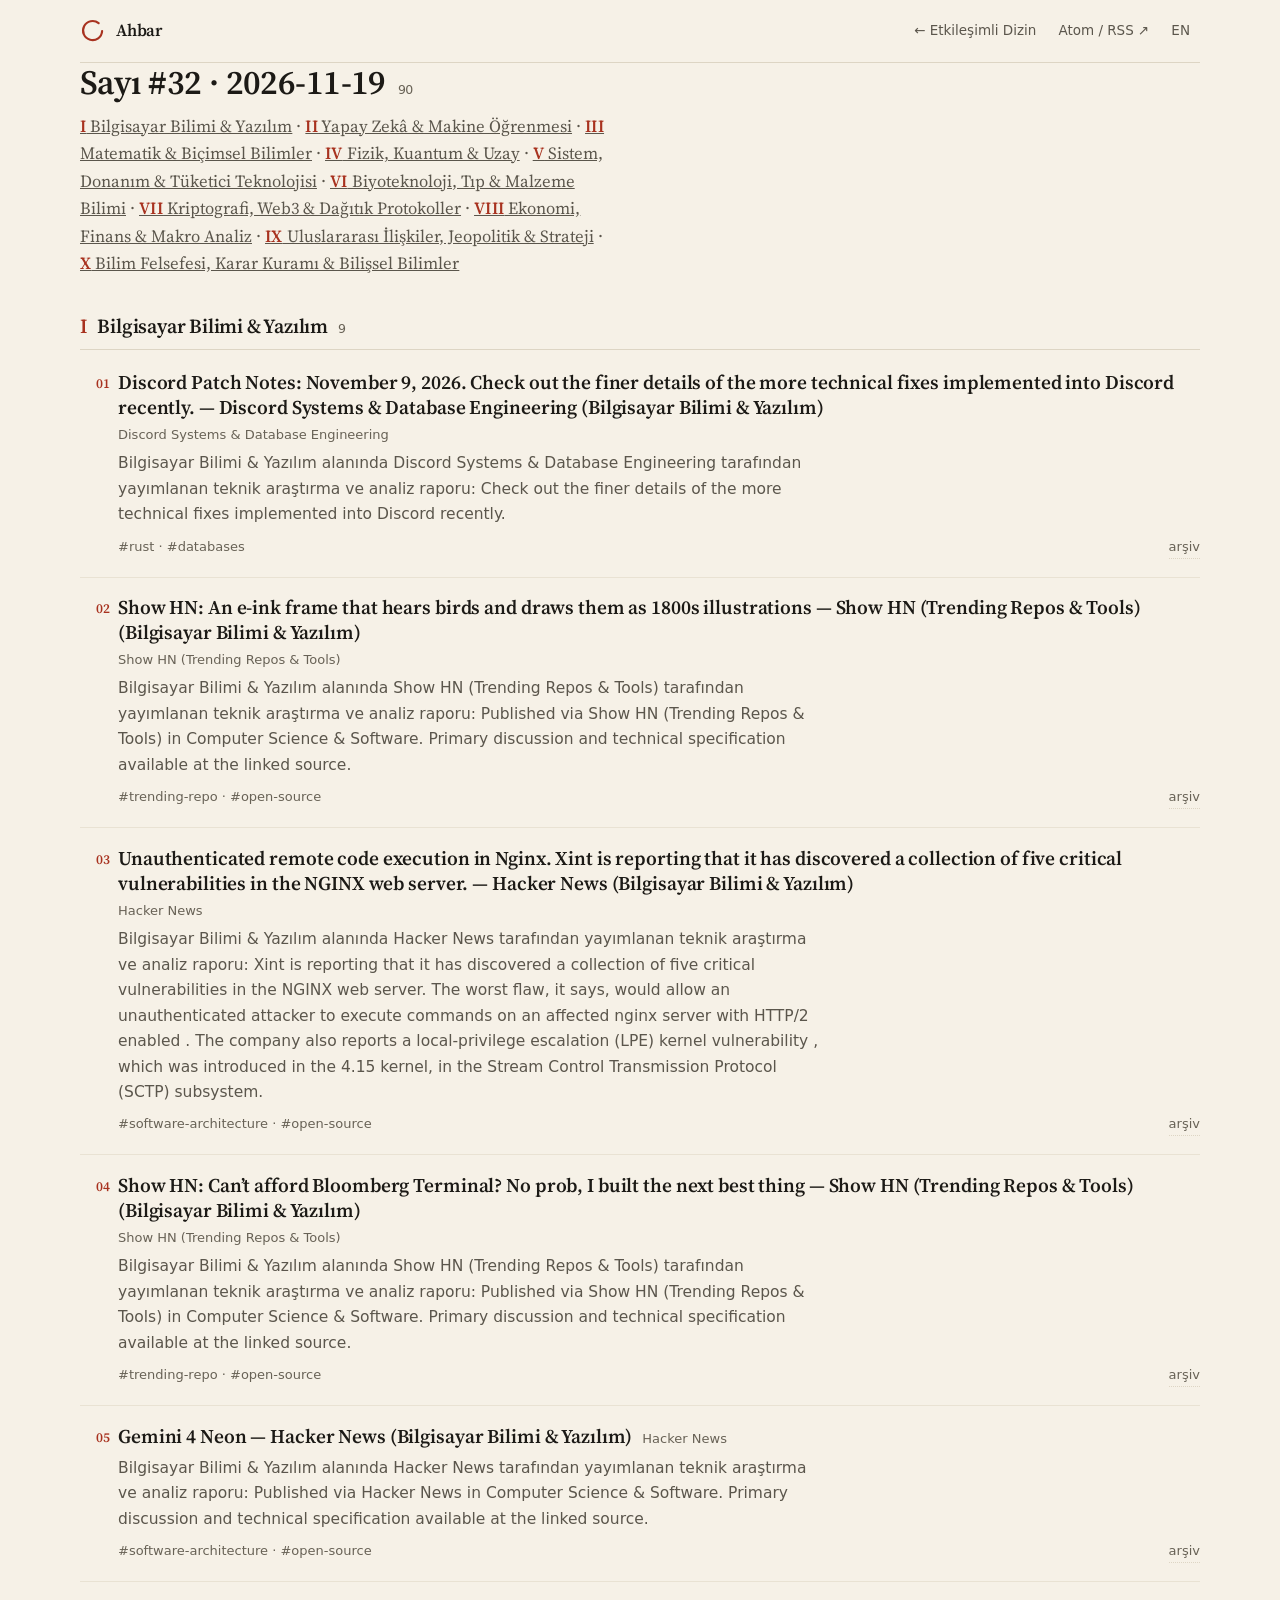
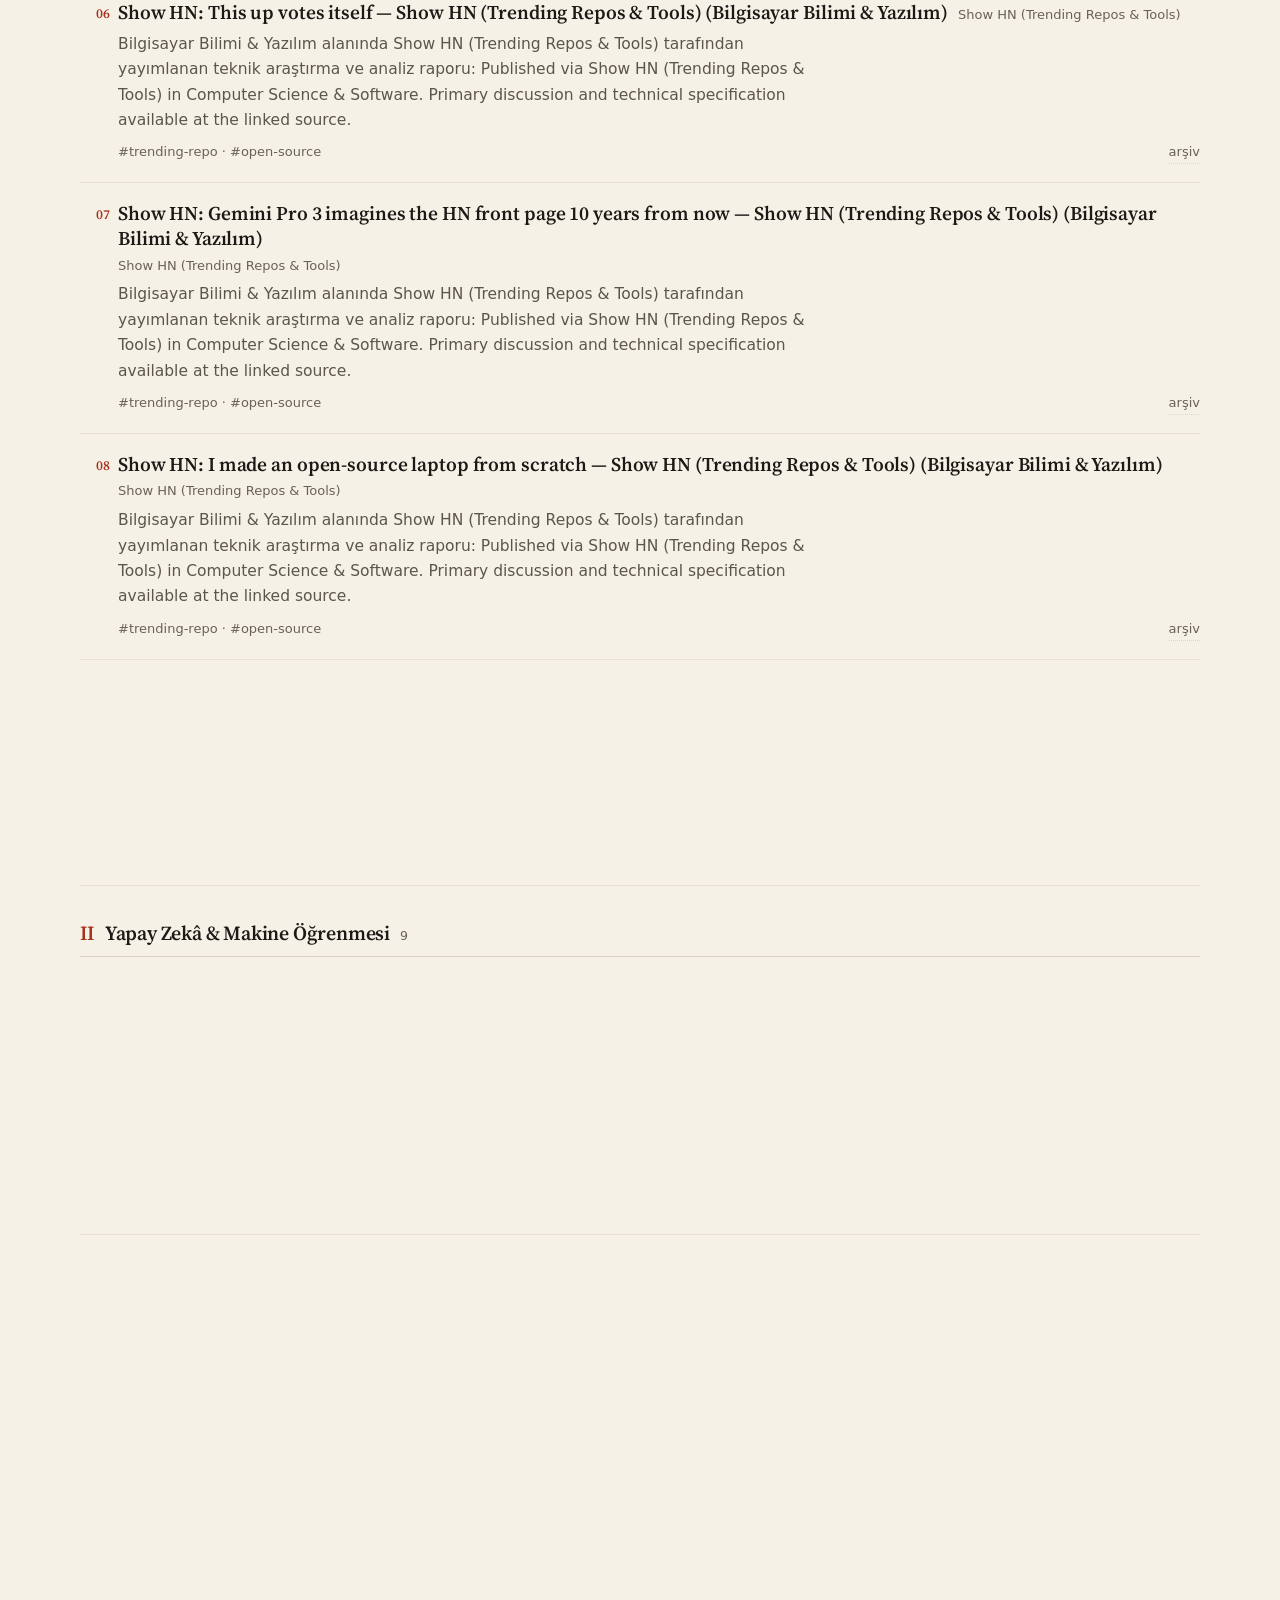
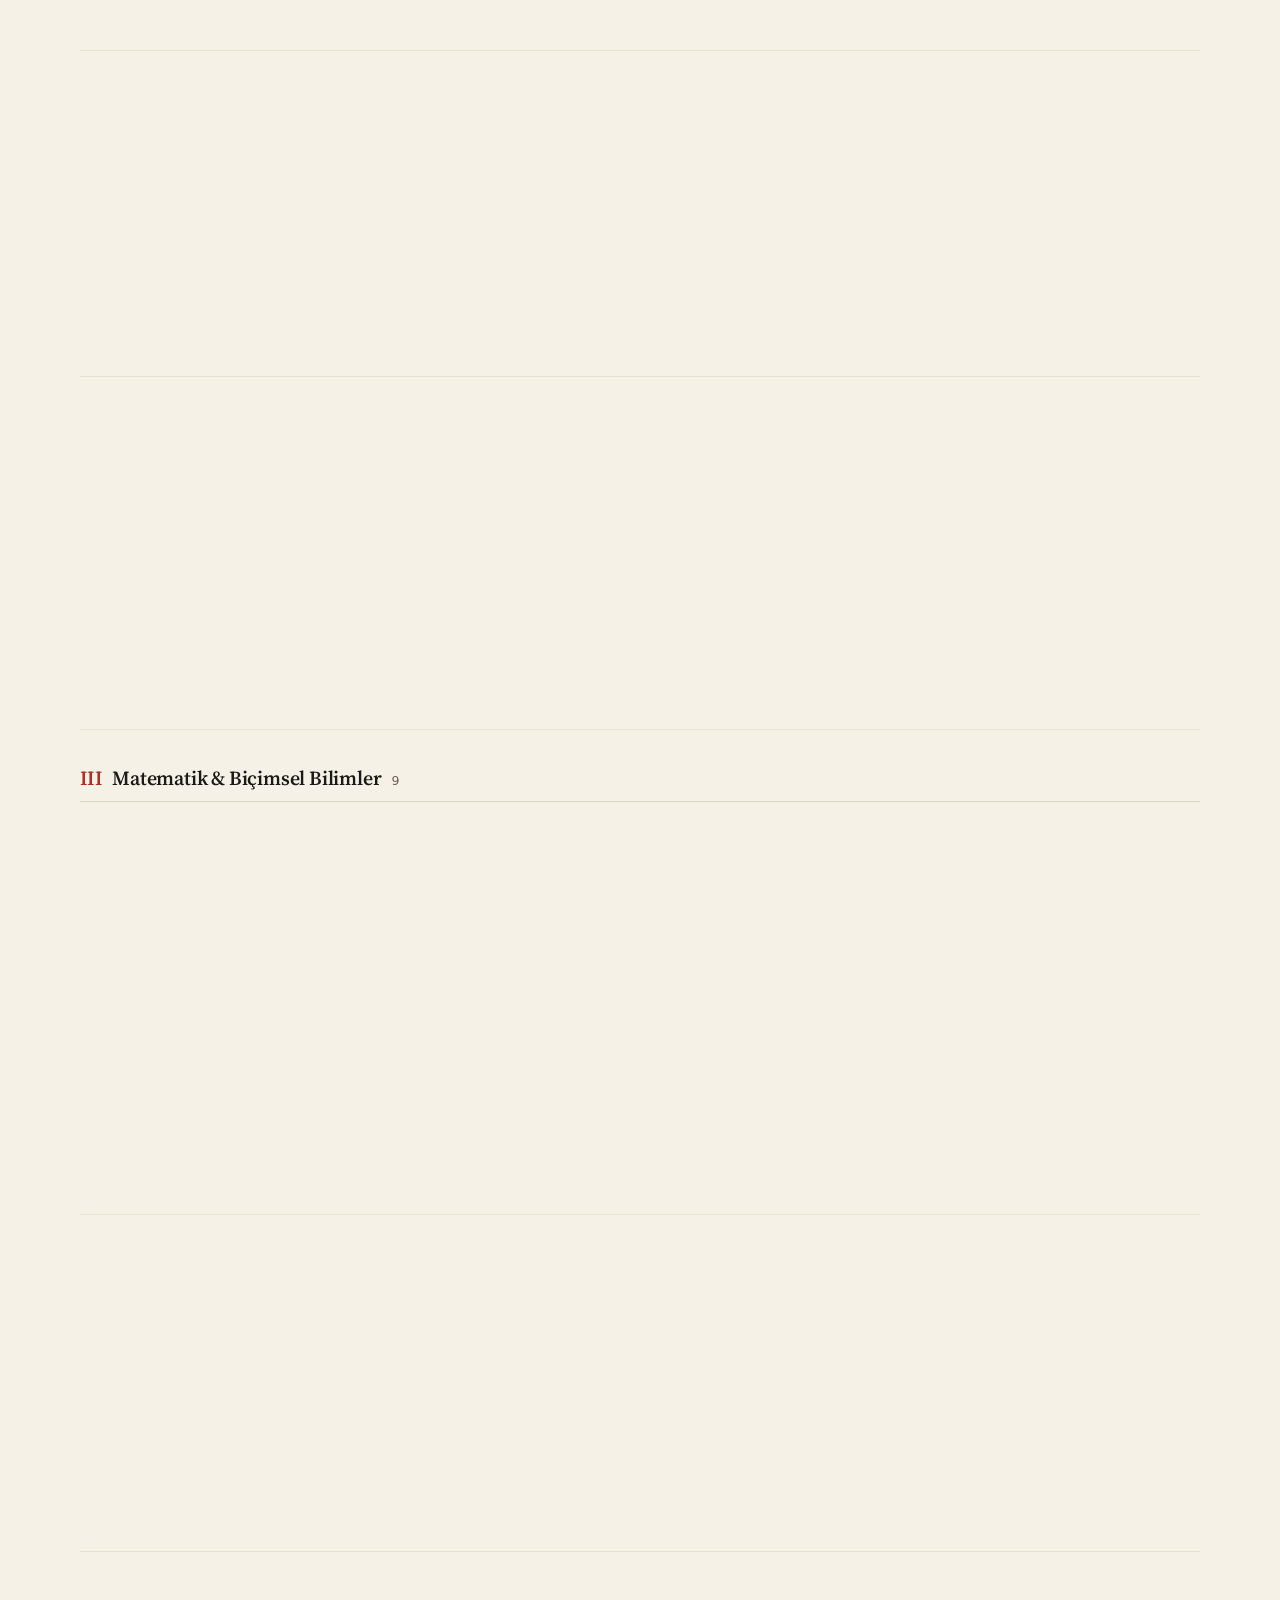
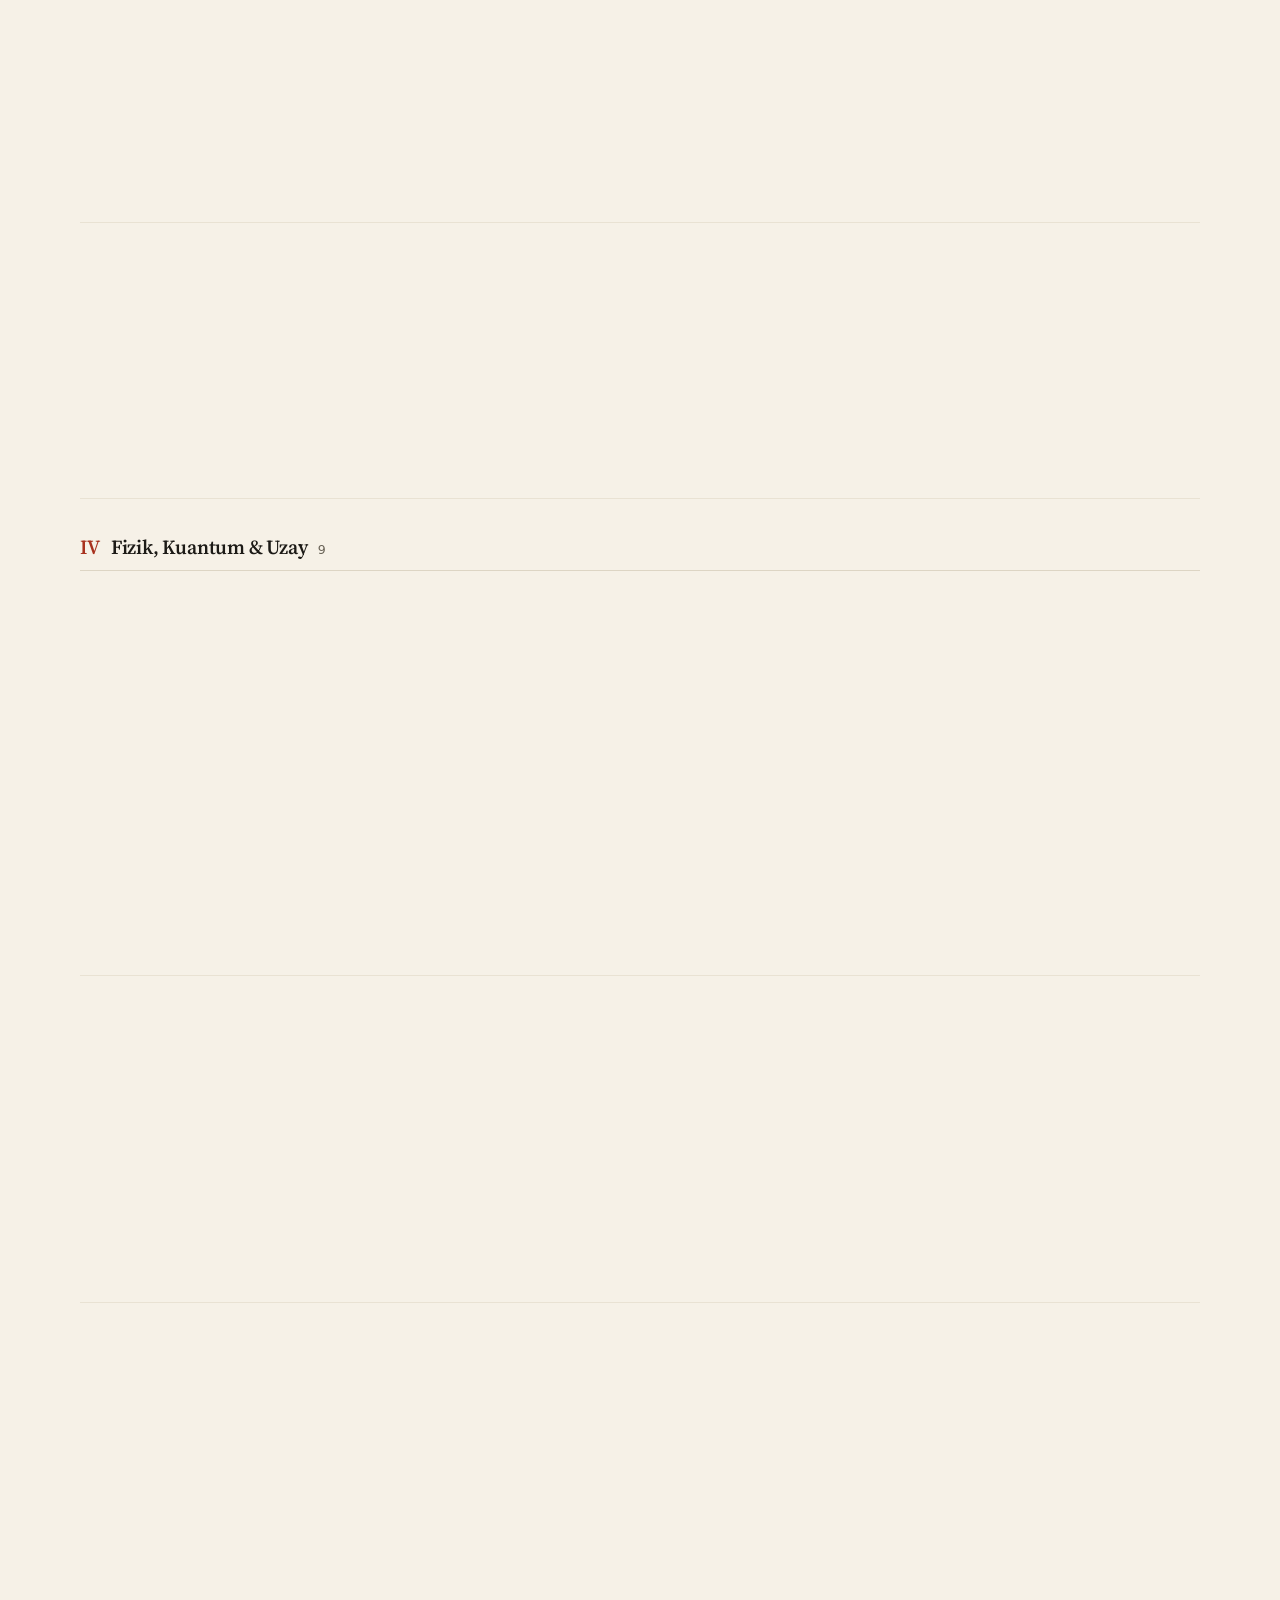
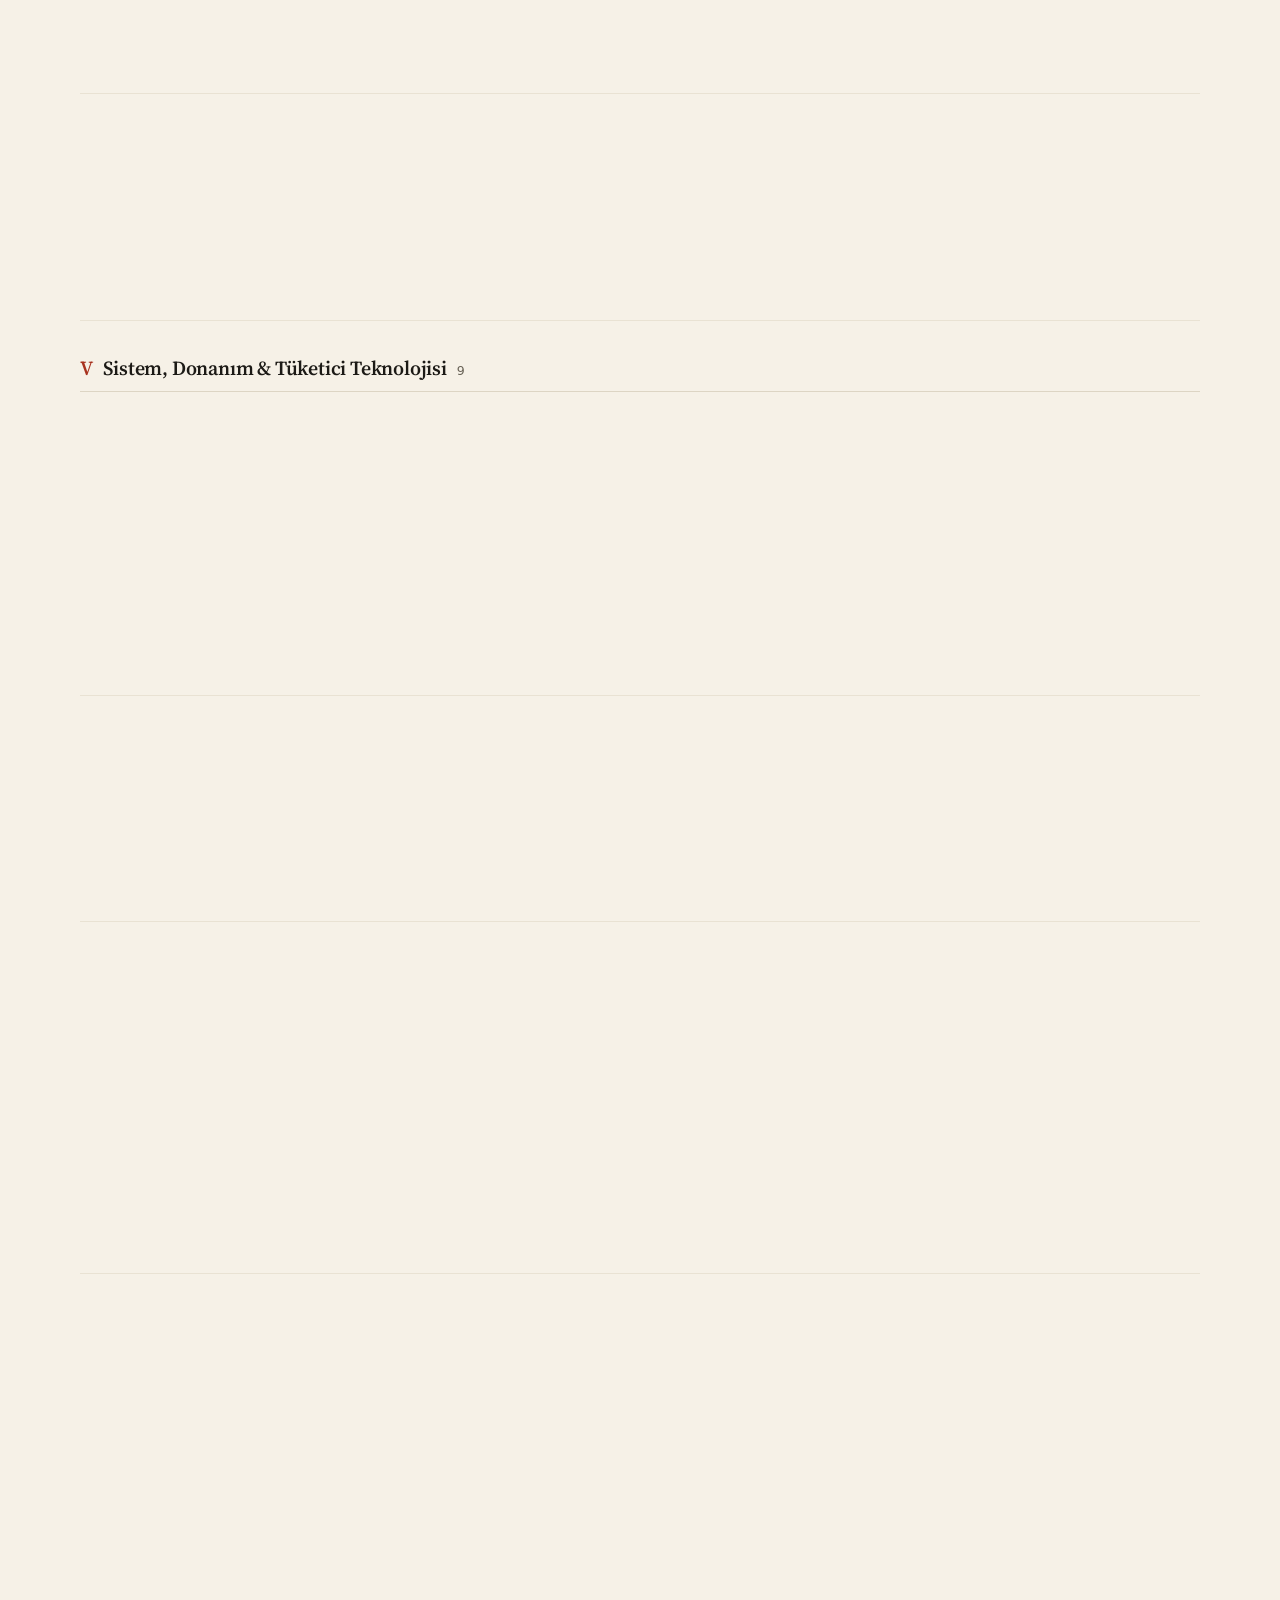
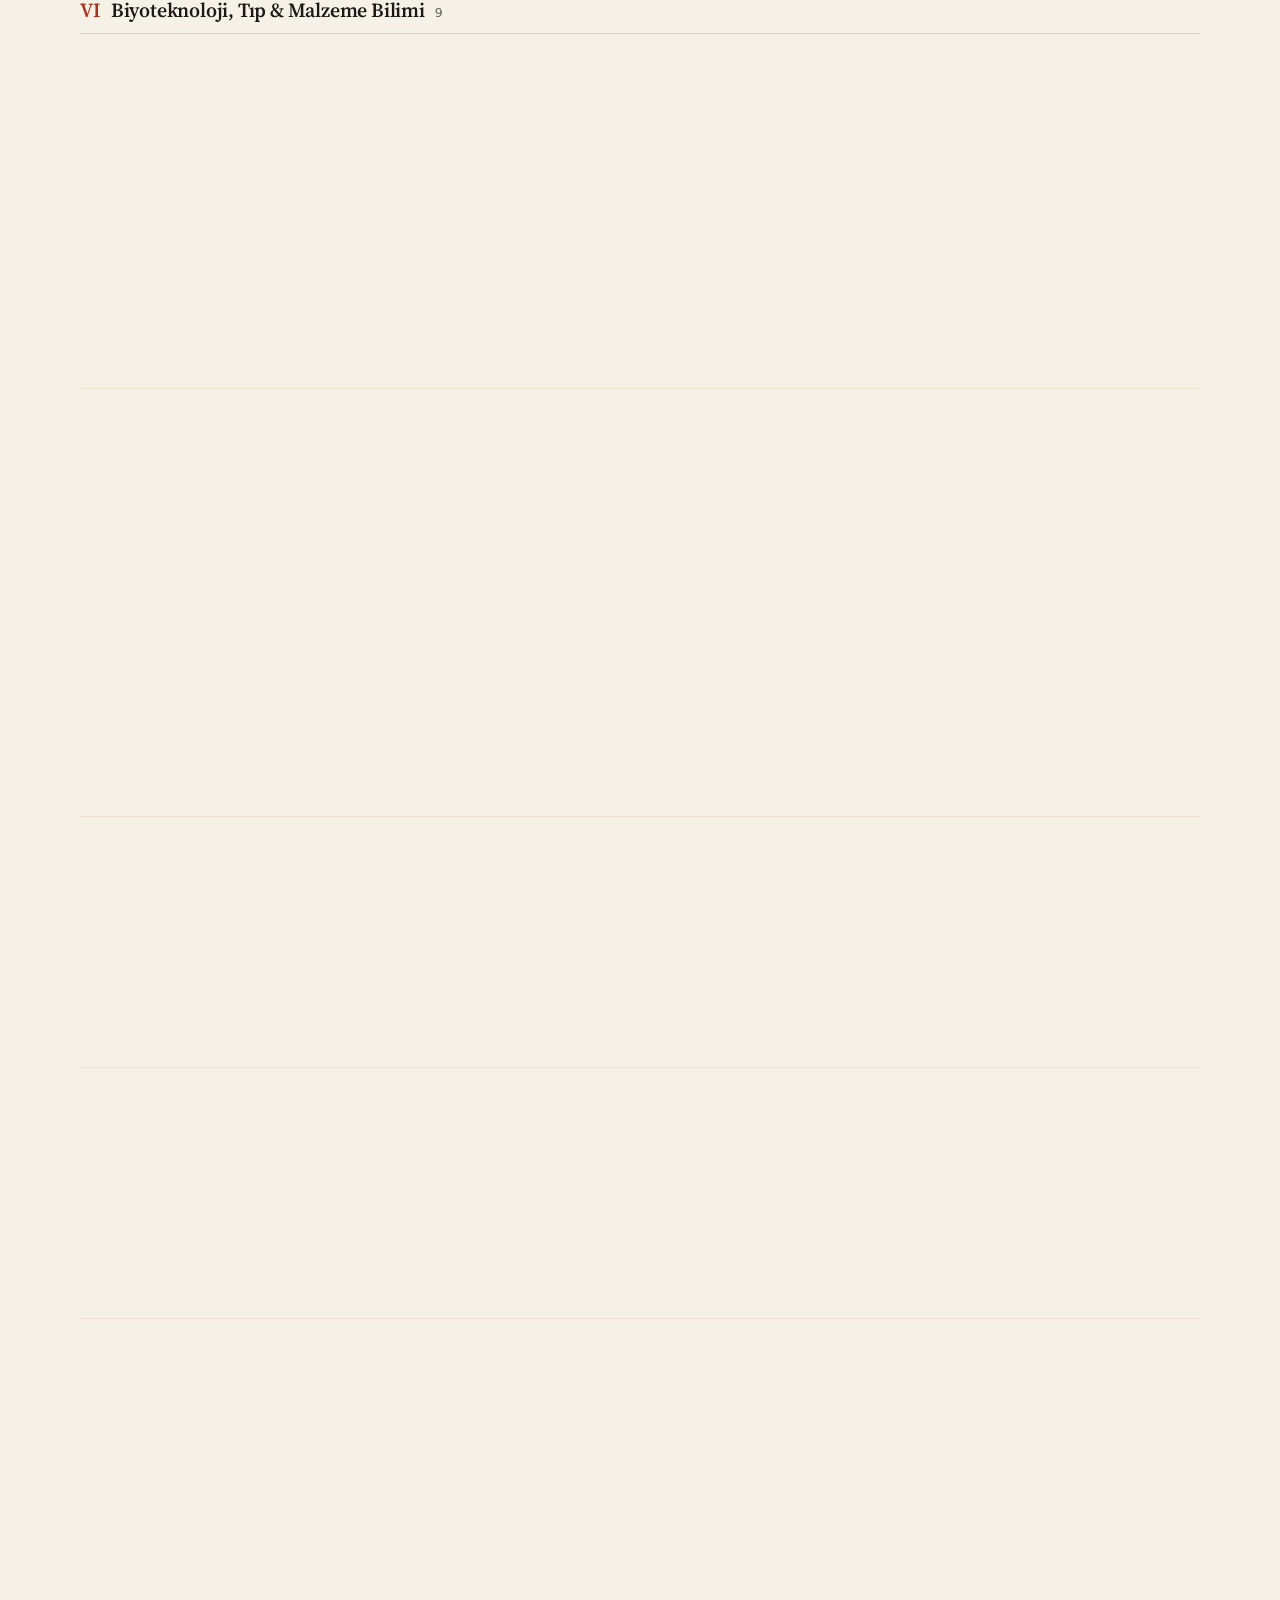
==== commit 2db79b30: "chore(issue): publish daily dispatch for 2026-11-19" ====
--- a/k/index.html
+++ b/k/index.html
@@ -4,7 +4,7 @@
 <meta charset="utf-8">
 <meta name="viewport" content="width=device-width, initial-scale=1">
 <meta http-equiv="Content-Security-Policy" content="default-src 'none'; style-src 'self' 'unsafe-inline'; img-src 'self' data:; font-src 'self'; object-src 'none'; base-uri 'none'">
-<title>Ahbar — Sayı #31 (2026-11-18) · Düz Metin Dizini</title>
+<title>Ahbar — Sayı #32 (2026-11-19) · Düz Metin Dizini</title>
 <link rel="stylesheet" href="../style.css">
 </head>
 <body class="calm static">
@@ -20,146 +20,146 @@
 
 <main id="list">
 <div class="fieldpage">
-<h1 class="ph">Sayı #31 · 2026-11-18 <span class="n">90</span></h1>
+<h1 class="ph">Sayı #32 · 2026-11-19 <span class="n">90</span></h1>
 <p class="lede"><a href="#sec-cs"><span class="rn">I</span> Bilgisayar Bilimi &amp; Yazılım</a> · <a href="#sec-ai"><span class="rn">II</span> Yapay Zekâ &amp; Makine Öğrenmesi</a> · <a href="#sec-math"><span class="rn">III</span> Matematik &amp; Biçimsel Bilimler</a> · <a href="#sec-physics"><span class="rn">IV</span> Fizik, Kuantum &amp; Uzay</a> · <a href="#sec-systems"><span class="rn">V</span> Sistem, Donanım &amp; Tüketici Teknolojisi</a> · <a href="#sec-bio"><span class="rn">VI</span> Biyoteknoloji, Tıp &amp; Malzeme Bilimi</a> · <a href="#sec-crypto"><span class="rn">VII</span> Kriptografi, Web3 &amp; Dağıtık Protokoller</a> · <a href="#sec-econ"><span class="rn">VIII</span> Ekonomi, Finans &amp; Makro Analiz</a> · <a href="#sec-geopolitics"><span class="rn">IX</span> Uluslararası İlişkiler, Jeopolitik &amp; Strateji</a> · <a href="#sec-philosophy"><span class="rn">X</span> Bilim Felsefesi, Karar Kuramı &amp; Bilişsel Bilimler</a></p>
 <section id="sec-cs">
 <h2 class="sh"><span class="rn">I</span> Bilgisayar Bilimi &amp; Yazılım <span class="n">9</span></h2>
 <div class="recs">
-<article class="rec"><div class="no">01</div><div class="rb"><div class="nm"><a class="name" href="https://openai.com/index/introducing-gpt-6-2-astra-sol/" target="_blank" rel="noopener">GPT‑6.2 Astra ve Sol</a> <span class="host">Hacker News</span></div><p class="desc">GPT‑6.2 Astra ve GPT‑6.2 Sol OpenAI: En zorlu projeleriniz için yeni sınır modelimiz GPT‑6.2 Astra&#39;yı ve günlük işler için verimli, çok yönlü modelimiz GPT‑6.2 Sol&#39;u tanıtıyoruz. API&#39;de gpt-6.2-astra ve gpt-6.2-sol olarak mevcutturlar. LLM 0.38&#39;i yeni modeller için destekle birlikte gönderdim.</p><div class="mt"><span class="itags">#software-architecture · #open-source</span><span class="meta"><a class="arch" href="https://web.archive.org/web/*/https://openai.com/index/introducing-gpt-6-2-astra-sol/" target="_blank" rel="noopener">arşiv</a></span></div></div></article>
-<article class="rec"><div class="no">02</div><div class="rb"><div class="nm"><a class="name" href="https://discord.com/blog/discord-patch-notes-november-9-2026" target="_blank" rel="noopener">Discord Yama Notları: 9 Kasım 2026. Discord&#39;a yakın zamanda uygulanan daha teknik düzeltmelerin daha ince ayrıntılarına göz atın.</a> <span class="host">Discord Systems &amp; Database Engineering</span></div><p class="desc">Yakın zamanda Discord&#39;a uygulanan daha teknik düzeltmelerin daha ince ayrıntılarına göz atın.</p><div class="mt"><span class="itags">#rust · #databases</span><span class="meta"><a class="arch" href="https://web.archive.org/web/*/https://discord.com/blog/discord-patch-notes-november-9-2026" target="_blank" rel="noopener">arşiv</a></span></div></div></article>
-<article class="rec"><div class="no">03</div><div class="rb"><div class="nm"><a class="name" href="https://github.com/arnegiacomo/fugleramme" target="_blank" rel="noopener">Show HN: Kuşların sesini duyan ve onları 1800&#39;lerin illüstrasyonları gibi çizen bir e-mürekkep çerçevesi</a> <span class="host">Show HN (Trending Repos &amp; Tools)</span></div><p class="desc">Bilgisayar Bilimi ve Yazılımında Show HN (Trend Repoları ve Araçları) aracılığıyla yayınlandı. Bağlantılı kaynakta birincil tartışma ve teknik özellikler mevcuttur.</p><div class="mt"><span class="itags">#trending-repo · #open-source</span><span class="meta"><a class="arch" href="https://web.archive.org/web/*/https://github.com/arnegiacomo/fugleramme" target="_blank" rel="noopener">arşiv</a></span></div></div></article>
-<article class="rec"><div class="no">04</div><div class="rb"><div class="nm"><a class="name" href="https://github.com/jquery/jquery/releases/tag/4.1.0" target="_blank" rel="noopener">jQuery 4.1.0. Yorumlar</a> <span class="host">Hacker News</span></div><p class="desc">Yorumlar</p><div class="mt"><span class="itags">#software-architecture · #open-source</span><span class="meta"><a class="arch" href="https://web.archive.org/web/*/https://github.com/jquery/jquery/releases/tag/4.1.0" target="_blank" rel="noopener">arşiv</a></span></div></div></article>
-<article class="rec"><div class="no">05</div><div class="rb"><div class="nm"><a class="name" href="https://github.com/DidierRLopes/GamestonkTerminal" target="_blank" rel="noopener">Show HN: Bloomberg Terminali&#39;ne paranız yetmiyor mu? Sorun değil, bir sonraki en iyi şeyi yaptım</a> <span class="host">Show HN (Trending Repos &amp; Tools)</span></div><p class="desc">Bilgisayar Bilimi ve Yazılımında Show HN (Trend Repoları ve Araçları) aracılığıyla yayınlandı. Bağlantılı kaynakta birincil tartışma ve teknik özellikler mevcuttur.</p><div class="mt"><span class="itags">#trending-repo · #open-source</span><span class="meta"><a class="arch" href="https://web.archive.org/web/*/https://github.com/DidierRLopes/GamestonkTerminal" target="_blank" rel="noopener">arşiv</a></span></div></div></article>
-<article class="rec"><div class="no">06</div><div class="rb"><div class="nm"><a class="name" href="https://calif.io/java4shell/" target="_blank" rel="noopener">Java4Shell: Base64 işlenirken OpenJDK&#39;da RCE. Yorumlar</a> <span class="host">Hacker News</span></div><p class="desc">Yorumlar</p><div class="mt"><span class="itags">#software-architecture · #open-source</span><span class="meta"><a class="arch" href="https://web.archive.org/web/*/https://calif.io/java4shell/" target="_blank" rel="noopener">arşiv</a></span></div></div></article>
-<article class="rec"><div class="no">07</div><div class="rb"><div class="nm"><a class="name" href="https://blog.cloudflare.com/quad9-withdrawal-from-france/" target="_blank" rel="noopener">Quad9&#39;un Fransa&#39;dan çekilmesi: Kömür madenindeki bir kanarya. Quad9&#39;un Fransa&#39;dan zorla çekilmesi, DNS düzeyinde engellemeyi zorunlu kılmanın tehlikelerini vurguluyor.</a> <span class="host">Hacker News</span></div><p class="desc">Quad9&#39;un Fransa&#39;dan zorla çekilmesi, DNS düzeyinde engellemeyi zorunlu kılmanın tehlikelerini vurguluyor. Kamu çözümleyicilerini içerik filtresi görevi görmeye zorlamanın neden teknik açıdan kusurlu olduğunu ve açık İnternet&#39;i tehdit ettiğini araştırıyoruz.</p><div class="mt"><span class="itags">#software-architecture · #open-source</span><span class="meta"><a class="arch" href="https://web.archive.org/web/*/https://blog.cloudflare.com/quad9-withdrawal-from-france/" target="_blank" rel="noopener">arşiv</a></span></div></div></article>
-<article class="rec"><div class="no">08</div><div class="rb"><div class="nm"><a class="name" href="http://news.ycombinator.com/vote?for=3742902&amp;dir=up&amp;whence=%6e%65%77%65%73%74" target="_blank" rel="noopener">HN&#39;yi göster: Bu yukarı oylamanın kendisi</a> <span class="host">Show HN (Trending Repos &amp; Tools)</span></div><p class="desc">Bilgisayar Bilimi ve Yazılımında Show HN (Trend Repoları ve Araçları) aracılığıyla yayınlandı. Bağlantılı kaynakta birincil tartışma ve teknik özellikler mevcuttur.</p><div class="mt"><span class="itags">#trending-repo · #open-source</span><span class="meta"><a class="arch" href="https://web.archive.org/web/*/http://news.ycombinator.com/vote?for=3742902&amp;dir=up&amp;whence=%6e%65%77%65%73%74" target="_blank" rel="noopener">arşiv</a></span></div></div></article>
-<article class="rec"><div class="no">09</div><div class="rb"><div class="nm"><a class="name" href="https://dosaygo-studio.github.io/hn-front-page-2035/news" target="_blank" rel="noopener">HN&#39;yi göster: Gemini Pro 3, HN&#39;nin ön sayfasını bundan 10 yıl sonra hayal ediyor</a> <span class="host">Show HN (Trending Repos &amp; Tools)</span></div><p class="desc">Bilgisayar Bilimi ve Yazılımında Show HN (Trend Repoları ve Araçları) aracılığıyla yayınlandı. Bağlantılı kaynakta birincil tartışma ve teknik özellikler mevcuttur.</p><div class="mt"><span class="itags">#trending-repo · #open-source</span><span class="meta"><a class="arch" href="https://web.archive.org/web/*/https://dosaygo-studio.github.io/hn-front-page-2035/news" target="_blank" rel="noopener">arşiv</a></span></div></div></article>
+<article class="rec"><div class="no">01</div><div class="rb"><div class="nm"><a class="name" href="https://discord.com/blog/discord-patch-notes-november-9-2026" target="_blank" rel="noopener">Discord Patch Notes: November 9, 2026. Check out the finer details of the more technical fixes implemented into Discord recently. — Discord Systems &amp; Database Engineering (Bilgisayar Bilimi &amp; Yazılım)</a> <span class="host">Discord Systems &amp; Database Engineering</span></div><p class="desc">Bilgisayar Bilimi &amp; Yazılım alanında Discord Systems &amp; Database Engineering tarafından yayımlanan teknik araştırma ve analiz raporu: Check out the finer details of the more technical fixes implemented into Discord recently.</p><div class="mt"><span class="itags">#rust · #databases</span><span class="meta"><a class="arch" href="https://web.archive.org/web/*/https://discord.com/blog/discord-patch-notes-november-9-2026" target="_blank" rel="noopener">arşiv</a></span></div></div></article>
+<article class="rec"><div class="no">02</div><div class="rb"><div class="nm"><a class="name" href="https://github.com/arnegiacomo/fugleramme" target="_blank" rel="noopener">Show HN: An e-ink frame that hears birds and draws them as 1800s illustrations — Show HN (Trending Repos &amp; Tools) (Bilgisayar Bilimi &amp; Yazılım)</a> <span class="host">Show HN (Trending Repos &amp; Tools)</span></div><p class="desc">Bilgisayar Bilimi &amp; Yazılım alanında Show HN (Trending Repos &amp; Tools) tarafından yayımlanan teknik araştırma ve analiz raporu: Published via Show HN (Trending Repos &amp; Tools) in Computer Science &amp; Software. Primary discussion and technical specification available at the linked source.</p><div class="mt"><span class="itags">#trending-repo · #open-source</span><span class="meta"><a class="arch" href="https://web.archive.org/web/*/https://github.com/arnegiacomo/fugleramme" target="_blank" rel="noopener">arşiv</a></span></div></div></article>
+<article class="rec"><div class="no">03</div><div class="rb"><div class="nm"><a class="name" href="https://www.wiz.io/blog/nginx-http2-rce-vulnerabilities" target="_blank" rel="noopener">Unauthenticated remote code execution in Nginx. Xint is reporting that it has discovered a collection of five critical vulnerabilities in the NGINX web server. — Hacker News (Bilgisayar Bilimi &amp; Yazılım)</a> <span class="host">Hacker News</span></div><p class="desc">Bilgisayar Bilimi &amp; Yazılım alanında Hacker News tarafından yayımlanan teknik araştırma ve analiz raporu: Xint is reporting that it has discovered a collection of five critical vulnerabilities in the NGINX web server. The worst flaw, it says, would allow an unauthenticated attacker to execute commands on an affected nginx server with HTTP/2 enabled . The company also reports a local-privilege escalation (LPE) kernel vulnerability , which was introduced in the 4.15 kernel, in the Stream Control Transmission Protocol (SCTP) subsystem.</p><div class="mt"><span class="itags">#software-architecture · #open-source</span><span class="meta"><a class="arch" href="https://web.archive.org/web/*/https://www.wiz.io/blog/nginx-http2-rce-vulnerabilities" target="_blank" rel="noopener">arşiv</a></span></div></div></article>
+<article class="rec"><div class="no">04</div><div class="rb"><div class="nm"><a class="name" href="https://github.com/DidierRLopes/GamestonkTerminal" target="_blank" rel="noopener">Show HN: Can’t afford Bloomberg Terminal? No prob, I built the next best thing — Show HN (Trending Repos &amp; Tools) (Bilgisayar Bilimi &amp; Yazılım)</a> <span class="host">Show HN (Trending Repos &amp; Tools)</span></div><p class="desc">Bilgisayar Bilimi &amp; Yazılım alanında Show HN (Trending Repos &amp; Tools) tarafından yayımlanan teknik araştırma ve analiz raporu: Published via Show HN (Trending Repos &amp; Tools) in Computer Science &amp; Software. Primary discussion and technical specification available at the linked source.</p><div class="mt"><span class="itags">#trending-repo · #open-source</span><span class="meta"><a class="arch" href="https://web.archive.org/web/*/https://github.com/DidierRLopes/GamestonkTerminal" target="_blank" rel="noopener">arşiv</a></span></div></div></article>
+<article class="rec"><div class="no">05</div><div class="rb"><div class="nm"><a class="name" href="https://blog.google/innovation-and-ai/models-and-research/gemini-models/introducing-gemini-4-neon/" target="_blank" rel="noopener">Gemini 4 Neon — Hacker News (Bilgisayar Bilimi &amp; Yazılım)</a> <span class="host">Hacker News</span></div><p class="desc">Bilgisayar Bilimi &amp; Yazılım alanında Hacker News tarafından yayımlanan teknik araştırma ve analiz raporu: Published via Hacker News in Computer Science &amp; Software. Primary discussion and technical specification available at the linked source.</p><div class="mt"><span class="itags">#software-architecture · #open-source</span><span class="meta"><a class="arch" href="https://web.archive.org/web/*/https://blog.google/innovation-and-ai/models-and-research/gemini-models/introducing-gemini-4-neon/" target="_blank" rel="noopener">arşiv</a></span></div></div></article>
+<article class="rec"><div class="no">06</div><div class="rb"><div class="nm"><a class="name" href="http://news.ycombinator.com/vote?for=3742902&amp;dir=up&amp;whence=%6e%65%77%65%73%74" target="_blank" rel="noopener">Show HN: This up votes itself — Show HN (Trending Repos &amp; Tools) (Bilgisayar Bilimi &amp; Yazılım)</a> <span class="host">Show HN (Trending Repos &amp; Tools)</span></div><p class="desc">Bilgisayar Bilimi &amp; Yazılım alanında Show HN (Trending Repos &amp; Tools) tarafından yayımlanan teknik araştırma ve analiz raporu: Published via Show HN (Trending Repos &amp; Tools) in Computer Science &amp; Software. Primary discussion and technical specification available at the linked source.</p><div class="mt"><span class="itags">#trending-repo · #open-source</span><span class="meta"><a class="arch" href="https://web.archive.org/web/*/http://news.ycombinator.com/vote?for=3742902&amp;dir=up&amp;whence=%6e%65%77%65%73%74" target="_blank" rel="noopener">arşiv</a></span></div></div></article>
+<article class="rec"><div class="no">07</div><div class="rb"><div class="nm"><a class="name" href="https://dosaygo-studio.github.io/hn-front-page-2035/news" target="_blank" rel="noopener">Show HN: Gemini Pro 3 imagines the HN front page 10 years from now — Show HN (Trending Repos &amp; Tools) (Bilgisayar Bilimi &amp; Yazılım)</a> <span class="host">Show HN (Trending Repos &amp; Tools)</span></div><p class="desc">Bilgisayar Bilimi &amp; Yazılım alanında Show HN (Trending Repos &amp; Tools) tarafından yayımlanan teknik araştırma ve analiz raporu: Published via Show HN (Trending Repos &amp; Tools) in Computer Science &amp; Software. Primary discussion and technical specification available at the linked source.</p><div class="mt"><span class="itags">#trending-repo · #open-source</span><span class="meta"><a class="arch" href="https://web.archive.org/web/*/https://dosaygo-studio.github.io/hn-front-page-2035/news" target="_blank" rel="noopener">arşiv</a></span></div></div></article>
+<article class="rec"><div class="no">08</div><div class="rb"><div class="nm"><a class="name" href="https://www.byran.ee/posts/creation/" target="_blank" rel="noopener">Show HN: I made an open-source laptop from scratch — Show HN (Trending Repos &amp; Tools) (Bilgisayar Bilimi &amp; Yazılım)</a> <span class="host">Show HN (Trending Repos &amp; Tools)</span></div><p class="desc">Bilgisayar Bilimi &amp; Yazılım alanında Show HN (Trending Repos &amp; Tools) tarafından yayımlanan teknik araştırma ve analiz raporu: Published via Show HN (Trending Repos &amp; Tools) in Computer Science &amp; Software. Primary discussion and technical specification available at the linked source.</p><div class="mt"><span class="itags">#trending-repo · #open-source</span><span class="meta"><a class="arch" href="https://web.archive.org/web/*/https://www.byran.ee/posts/creation/" target="_blank" rel="noopener">arşiv</a></span></div></div></article>
+<article class="rec"><div class="no">09</div><div class="rb"><div class="nm"><a class="name" href="https://ytch.xyz" target="_blank" rel="noopener">Show HN: If YouTube had actual channels — Show HN (Trending Repos &amp; Tools) (Bilgisayar Bilimi &amp; Yazılım)</a> <span class="host">Show HN (Trending Repos &amp; Tools)</span></div><p class="desc">Bilgisayar Bilimi &amp; Yazılım alanında Show HN (Trending Repos &amp; Tools) tarafından yayımlanan teknik araştırma ve analiz raporu: Published via Show HN (Trending Repos &amp; Tools) in Computer Science &amp; Software. Primary discussion and technical specification available at the linked source.</p><div class="mt"><span class="itags">#trending-repo · #open-source</span><span class="meta"><a class="arch" href="https://web.archive.org/web/*/https://ytch.xyz" target="_blank" rel="noopener">arşiv</a></span></div></div></article>
 </div>
 </section>
 <section id="sec-ai">
 <h2 class="sh"><span class="rn">II</span> Yapay Zekâ &amp; Makine Öğrenmesi <span class="n">9</span></h2>
 <div class="recs">
-<article class="rec"><div class="no">10</div><div class="rb"><div class="nm"><a class="name" href="https://arxiv.org/abs/2611.23143" target="_blank" rel="noopener">TCP4D: Robot Manipülasyonu için Birleşik Bir Araç-Merkez-Nokta İzleme ve Oluşturma Modeli</a> <span class="host">Hugging Face Daily Papers</span></div><p class="desc">Robot manipülasyon videoları zengin bir görsel deneyim sağlar, ancak robot hareketini ve kıskaç durumu açıklamalarını RGB gözlemlerinden kurtarmak hâlâ zorlu olmaya devam ediyor. Eylem alanı olarak düzenlemeden bağımsız araç-merkez noktası (TCP) pozunu kullanarak, paylaşılan bir 4D sahne temsilinin hem gözlemlenen TCP hareketini hem de gözlemlenen TCP hareketini takip ettiği birleşik bir model olan TCP4D&#39;yi sunuyoruz.</p><div class="mt"><span class="itags">#llm · #open-weights · #robotics</span><span class="meta"><a class="arch" href="https://arxiv.org/pdf/2611.23143.pdf" target="_blank" rel="noopener">PDF</a><a class="arch" href="https://web.archive.org/web/*/https://arxiv.org/abs/2611.23143" target="_blank" rel="noopener">arşiv</a></span></div></div></article>
-<article class="rec"><div class="no">11</div><div class="rb"><div class="nm"><a class="name" href="https://arxiv.org/abs/2611.23226" target="_blank" rel="noopener">FastFrames: Etkileşimli Gecikmede Video Oluşturma</a> <span class="host">Hugging Face Daily Papers</span></div><p class="desc">Otoregresif video yayılma modelleri, yeni gözlemlere ve girdilere dayalı çerçeveler oluşturarak onları etkileşimli görsel deneyimler için umut verici bir ortam haline getiriyor. Ancak mevcut modeller akışkan etkileşimi için fazlasıyla yavaştır. Bu makale, etkileşimli latent erişim sağlayan hızlı otoregresif video dağıtım modelleri ailesi olan FastFrames&#39;i tanıtmaktadır.</p><div class="mt"><span class="itags">#llm · #open-weights · #clean-tech · #computer-vision</span><span class="meta"><a class="arch" href="https://arxiv.org/pdf/2611.23226.pdf" target="_blank" rel="noopener">PDF</a><a class="arch" href="https://web.archive.org/web/*/https://arxiv.org/abs/2611.23226" target="_blank" rel="noopener">arşiv</a></span></div></div></article>
-<article class="rec"><div class="no">12</div><div class="rb"><div class="nm"><a class="name" href="https://arxiv.org/abs/2611.17621" target="_blank" rel="noopener">AscendGYM: Ascend NPU&#39;larda Gerçek Dünya İş Yükleri için Maliyet Farkındalığı Olan Çekirdek Optimizasyon Karşılaştırması</a> <span class="host">Hugging Face Daily Papers</span></div><p class="desc">Ascend NPU&#39;larda verimli büyük dil modeli (LLM) eğitimi ve çıkarımı için çekirdek optimizasyonu önemlidir. Mevcut Ascend çekirdek kıyaslamaları öncelikle çekirdek oluşturmaya odaklanırken, aracıların gerçek iş yüklerinden alınan girdi yapılandırmaları altında mevcut uygulamaları optimize etme becerisine daha az vurgu yapıyor. Bu gereksinimi karşılamak için tanıtıyoruz…</p><div class="mt"><span class="itags">#llm · #open-weights · #agents</span><span class="meta"><a class="arch" href="https://arxiv.org/pdf/2611.17621.pdf" target="_blank" rel="noopener">PDF</a><a class="arch" href="https://web.archive.org/web/*/https://arxiv.org/abs/2611.17621" target="_blank" rel="noopener">arşiv</a></span></div></div></article>
-<article class="rec"><div class="no">13</div><div class="rb"><div class="nm"><a class="name" href="https://arxiv.org/abs/2611.23144" target="_blank" rel="noopener">π^4: 4D Sahne Geometrisi ve Hareketi için Temel Model. <math display="inline" class="m"><mrow>π<sup>4</sup></mrow></math>, 4D sahne algısı için birleşik bir temel modeldir.</a> <span class="host">Hugging Face Daily Papers</span></div><p class="desc"><math display="inline" class="m"><mrow>π<sup>4</sup></mrow></math>, 4D sahne algısı için birleşik bir temel modeldir. Vahşi doğada çeşitli, kalibre edilmemiş RGB gözlemlerinden (tek bir görüntü, sırasız bir koleksiyon veya bir video dizisi), çoklu görüntü girişleri için 2D/3D nokta izleri ve hareketli nesne maskeleriyle birlikte yoğun geometriyi, kamera pozlarını ve metrik ölçeği kurtarır. Bir geometri dalını bir g ile birleştirir…</p><div class="mt"><span class="itags">#llm · #open-weights</span><span class="meta"><a class="arch" href="https://arxiv.org/pdf/2611.23144.pdf" target="_blank" rel="noopener">PDF</a><a class="arch" href="https://web.archive.org/web/*/https://arxiv.org/abs/2611.23144" target="_blank" rel="noopener">arşiv</a></span></div></div></article>
-<article class="rec"><div class="no">14</div><div class="rb"><div class="nm"><a class="name" href="https://arxiv.org/abs/2611.22115" target="_blank" rel="noopener">TeleChat&#39;ten Xing4&#39;e: Yerli Çipler ve Çerçevelerde Sınır Ajans Modellerini Geliştirme</a> <span class="host">Hugging Face Daily Papers</span></div><p class="desc">Ascend&#39;deki model mimarisi ve eğitim altyapısındaki koordineli ilerlemeler yoluyla TeleChat soyunu genişleten bir dizi büyük dil modeli olan Xing 4&#39;ü sunuyoruz. Bu rapor, serinin arkasındaki tasarım ilkelerini ve sistem mühendisliğini, mimari seçimini, büyük ölçekli ön eğitimi, muhakeme ve eylemli eğitim sonrası eğitimi açıklamaktadır…</p><div class="mt"><span class="itags">#llm · #open-weights · #distributed-systems · #agents</span><span class="meta"><a class="arch" href="https://arxiv.org/pdf/2611.22115.pdf" target="_blank" rel="noopener">PDF</a><a class="arch" href="https://web.archive.org/web/*/https://arxiv.org/abs/2611.22115" target="_blank" rel="noopener">arşiv</a></span></div></div></article>
-<article class="rec"><div class="no">15</div><div class="rb"><div class="nm"><a class="name" href="https://arxiv.org/abs/2611.17048" target="_blank" rel="noopener">Yanıtlamanın Ötesinde: Video Akışında Önce Konuşmayı ve Harekete Geçmeyi Öğrenmek</a> <span class="host">Hugging Face Daily Papers</span></div><p class="desc">Çoğu yapay zeka asistanı yalnızca istendiğinde yanıt veriyor ve video akışındaki olaylar anlamlı konuşma fırsatları sunduğunda bile sessiz kalıyor. Tamamen kullanıcı odaklı etkileşimin ötesine geçmek için, AURA&#39;ya üç temel yükseltme sunan bir video akışı geniş dil modeli olan AURA 2.0&#39;ı sunuyoruz. En önemli ilerleme, Model Tarafından Başlatılan Konuşmadır (MIC).</p><div class="mt"><span class="itags">#llm · #open-weights</span><span class="meta"><a class="arch" href="https://arxiv.org/pdf/2611.17048.pdf" target="_blank" rel="noopener">PDF</a><a class="arch" href="https://web.archive.org/web/*/https://arxiv.org/abs/2611.17048" target="_blank" rel="noopener">arşiv</a></span></div></div></article>
-<article class="rec"><div class="no">16</div><div class="rb"><div class="nm"><a class="name" href="https://arxiv.org/abs/2611.15348" target="_blank" rel="noopener">Breath-Dx: eNose ile Hastalık Taraması için Zaman Serisi Sınıflandırma Karşılaştırması</a> <span class="host">Hugging Face Daily Papers</span></div><p class="desc">Elektronik burun (eNose) teknolojisi, solunan nefes analizi yoluyla hastalık taraması için taşınabilir, invaziv olmayan bir yol sunar. Bununla birlikte, makine öğrenimi yöntemlerini gerçekçi koşullar altında karşılaştıran sistematik kıyaslamaların eksikliği, özellikle de bilinen ancak nadiren ölçülen bir arıza modu olan sensör sapması bu alandaki ilerlemeyi engellemektedir. Mevcut çalışmaların çoğu…</p><div class="mt"><span class="itags">#llm · #open-weights · #combinatorics</span><span class="meta"><a class="arch" href="https://arxiv.org/pdf/2611.15348.pdf" target="_blank" rel="noopener">PDF</a><a class="arch" href="https://web.archive.org/web/*/https://arxiv.org/abs/2611.15348" target="_blank" rel="noopener">arşiv</a></span></div></div></article>
-<article class="rec"><div class="no">17</div><div class="rb"><div class="nm"><a class="name" href="https://arxiv.org/abs/2611.23219" target="_blank" rel="noopener">LLM Temsilcilerine Hala Kendini Nasıl Geliştireceklerinin Söylenmesi Gerekiyor mu? LLM temsilcileri giderek daha fazla kendi öğrenmelerini yönlendiriyor.</a> <span class="host">Hugging Face Daily Papers</span></div><p class="desc">LLM temsilcileri giderek daha fazla kendi öğrenmelerini yönlendiriyor. Kendini geliştirme yöntemleri, model optimizasyonunun çeşitli bileşenlerini modellerin kendilerine devreder. Modeller daha yetenekli hale geldikçe bu, temel bir soruyu harekete geçiriyor: giderek daha yetenekli hale gelen bu modellerin, kendilerini nasıl geliştirmeleri gerektiğini belirtmemize hâlâ ihtiyaçları var mı?</p><div class="mt"><span class="itags">#llm · #open-weights · #agents</span><span class="meta"><a class="arch" href="https://arxiv.org/pdf/2611.23219.pdf" target="_blank" rel="noopener">PDF</a><a class="arch" href="https://web.archive.org/web/*/https://arxiv.org/abs/2611.23219" target="_blank" rel="noopener">arşiv</a></span></div></div></article>
-<article class="rec"><div class="no">18</div><div class="rb"><div class="nm"><a class="name" href="https://arxiv.org/abs/2611.22275" target="_blank" rel="noopener">Heave-Ho: Merkezi Olmayan Uzun Ufuk Çoklu İnsansı İşbirliği. İşbirliği, insansı yetenekleri bireysel robotların başarabileceğinin ötesine genişletmeyi vaat ediyor.</a> <span class="host">Hugging Face Daily Papers</span></div><p class="desc">İşbirliği, insansı yetenekleri bireysel robotların başarabileceğinin ötesine genişletmeyi vaat ediyor. Ancak bu potansiyelin hayata geçirilmesi, koordineli tüm vücut etkileşimlerini, tutarlı uzun vadeli planlamayı ve robotlar arasında hassas senkronizasyonu gerektirir. Uzun ufuklu işbirlikçi, çoklu insansı lokomotif-manipulasyon için merkezi olmayan bir çerçeve olan Heave-Ho&#39;yu tanıtıyoruz…</p><div class="mt"><span class="itags">#llm · #open-weights · #agents · #robotics</span><span class="meta"><a class="arch" href="https://arxiv.org/pdf/2611.22275.pdf" target="_blank" rel="noopener">PDF</a><a class="arch" href="https://web.archive.org/web/*/https://arxiv.org/abs/2611.22275" target="_blank" rel="noopener">arşiv</a></span></div></div></article>
+<article class="rec"><div class="no">10</div><div class="rb"><div class="nm"><a class="name" href="https://arxiv.org/abs/2611.24869" target="_blank" rel="noopener">WorldRuler: Interactive World Modeling under Configurable Rules. Rules govern how player actions change interactive worlds. — Hugging Face Daily Papers (Yapay Zekâ &amp; Makine Öğrenmesi)</a> <span class="host">Hugging Face Daily Papers</span></div><p class="desc">Yapay Zekâ &amp; Makine Öğrenmesi alanında Hugging Face Daily Papers tarafından yayımlanan hakemli/ön-baskı araştırma makalesi: Rules govern how player actions change interactive worlds. Different rules create distinct gameplay experiences within similar scenes and action spaces. For customizable gameplay, generative world models must follow user-defined rules beyond real-world behaviors.</p><div class="mt"><span class="itags">#llm · #open-weights · #combinatorics</span><span class="meta"><a class="arch" href="https://arxiv.org/pdf/2611.24869.pdf" target="_blank" rel="noopener">PDF</a><a class="arch" href="https://web.archive.org/web/*/https://arxiv.org/abs/2611.24869" target="_blank" rel="noopener">arşiv</a></span></div></div></article>
+<article class="rec"><div class="no">11</div><div class="rb"><div class="nm"><a class="name" href="https://arxiv.org/abs/2611.24789" target="_blank" rel="noopener">HINT-WAM: Hindsight-Informed Training for World Action Models — Hugging Face Daily Papers (Yapay Zekâ &amp; Makine Öğrenmesi)</a> <span class="host">Hugging Face Daily Papers</span></div><p class="desc">Yapay Zekâ &amp; Makine Öğrenmesi alanında Hugging Face Daily Papers tarafından yayımlanan hakemli/ön-baskı araştırma makalesi: World action models (WAMs) have shown promising generalization and data efficiency in robot manipulation by coupling action generation with predictions of future visual dynamics. Translating these capabilities into reliable task execution, however, remains a challenge for existing post-training methods. Offline supervised fine-tuning provides dense supervision on expert trajectories, but its flow-matching action expert is trained only on noised demonstration actions and never on the intermediate states produced by its own sampler; task-specific adaptation can also compromise pretrained capabilities.</p><div class="mt"><span class="itags">#llm · #open-weights · #robotics · #reinforcement-learning</span><span class="meta"><a class="arch" href="https://arxiv.org/pdf/2611.24789.pdf" target="_blank" rel="noopener">PDF</a><a class="arch" href="https://web.archive.org/web/*/https://arxiv.org/abs/2611.24789" target="_blank" rel="noopener">arşiv</a></span></div></div></article>
+<article class="rec"><div class="no">12</div><div class="rb"><div class="nm"><a class="name" href="https://arxiv.org/abs/2611.17600" target="_blank" rel="noopener">LightTAR: Light and Fast Target-Aware Representations for Multimodal Tabular Learning — Hugging Face Daily Papers (Yapay Zekâ &amp; Makine Öğrenmesi)</a> <span class="host">Hugging Face Daily Papers</span></div><p class="desc">Yapay Zekâ &amp; Makine Öğrenmesi alanında Hugging Face Daily Papers tarafından yayımlanan hakemli/ön-baskı araştırma makalesi: Multimodal tabular learning involves classification and regression on tables combining structured numerical and categorical features with unstructured text and images. These unstructured fields are commonly represented by pretrained encoder embeddings reduced with principal component analysis (PCA). This reduction prioritizes input variance but may overlook information relevant to predicting the target.</p><div class="mt"><span class="itags">#llm · #open-weights · #neuroscience</span><span class="meta"><a class="arch" href="https://arxiv.org/pdf/2611.17600.pdf" target="_blank" rel="noopener">PDF</a><a class="arch" href="https://web.archive.org/web/*/https://arxiv.org/abs/2611.17600" target="_blank" rel="noopener">arşiv</a></span></div></div></article>
+<article class="rec"><div class="no">13</div><div class="rb"><div class="nm"><a class="name" href="https://arxiv.org/abs/2611.24408" target="_blank" rel="noopener">StrideWorld: Benchmarking Scene Rigidity and Action Consistency in Interactive Video World Model — Hugging Face Daily Papers (Yapay Zekâ &amp; Makine Öğrenmesi)</a> <span class="host">Hugging Face Daily Papers</span></div><p class="desc">Yapay Zekâ &amp; Makine Öğrenmesi alanında Hugging Face Daily Papers tarafından yayımlanan hakemli/ön-baskı araştırma makalesi: Interactive video world models turn user commands into the exploration of a generated scene, which requires the scene to keep its 3D structure as the camera moves and each action to keep a stable effect. Existing benchmarks mostly evaluate these properties against references fitted to the video under test, either a scene reconstructed from its own frames or a camera trajectory aligned to the command path with a free scale. Such references can absorb gradual scene deformation and changes in pace and route length, so these errors can pass undetected.</p><div class="mt"><span class="itags">#llm · #open-weights</span><span class="meta"><a class="arch" href="https://arxiv.org/pdf/2611.24408.pdf" target="_blank" rel="noopener">PDF</a><a class="arch" href="https://web.archive.org/web/*/https://arxiv.org/abs/2611.24408" target="_blank" rel="noopener">arşiv</a></span></div></div></article>
+<article class="rec"><div class="no">14</div><div class="rb"><div class="nm"><a class="name" href="https://arxiv.org/abs/2611.24098" target="_blank" rel="noopener">RoughCut-Bench: A Benchmark for Automatic Video Rough-Cut with Large Vision-Language Models — Hugging Face Daily Papers (Yapay Zekâ &amp; Makine Öğrenmesi)</a> <span class="host">Hugging Face Daily Papers</span></div><p class="desc">Yapay Zekâ &amp; Makine Öğrenmesi alanında Hugging Face Daily Papers tarafından yayımlanan hakemli/ön-baskı araştırma makalesi: Video rough-cut is a core stage in media production workflows, organizing raw media materials into an initial video cut. Despite recent advances in large vision-language models (LVLMs) for video-related tasks, automatic rough-cut remains underexplored, without a comprehensive benchmark for evaluation or mature workflows for producing executable cut plans. To address the evaluation gap, we introduce RoughCut-Bench, which covers two practical settings: (1) a visually driven setting over video cases, covering highlight detection and selection, source-video ordering, and adherence to user requirements when provided; and (2) a speech-driven setting over automatic speech recognition (ASR) transcripts, covering filler removal, expression deduplication, and low-value content trimming.</p><div class="mt"><span class="itags">#llm · #open-weights · #agents</span><span class="meta"><a class="arch" href="https://arxiv.org/pdf/2611.24098.pdf" target="_blank" rel="noopener">PDF</a><a class="arch" href="https://web.archive.org/web/*/https://arxiv.org/abs/2611.24098" target="_blank" rel="noopener">arşiv</a></span></div></div></article>
+<article class="rec"><div class="no">15</div><div class="rb"><div class="nm"><a class="name" href="https://www.slowchronicle.com/posts/llm-assisted-reverse-engineering" target="_blank" rel="noopener">LLM assisted reverse engineering — Hacker News (Yapay Zekâ &amp; Makine Öğrenmesi)</a> <span class="host">Hacker News</span></div><p class="desc">Yapay Zekâ &amp; Makine Öğrenmesi alanında Hacker News tarafından yayımlanan teknik araştırma ve analiz raporu: Published via Hacker News in AI &amp; Machine Learning. Primary discussion and technical specification available at the linked source.</p><div class="mt"><span class="itags">#software-architecture · #open-source</span><span class="meta"><a class="arch" href="https://web.archive.org/web/*/https://www.slowchronicle.com/posts/llm-assisted-reverse-engineering" target="_blank" rel="noopener">arşiv</a></span></div></div></article>
+<article class="rec"><div class="no">16</div><div class="rb"><div class="nm"><a class="name" href="https://arxiv.org/abs/2611.24941" target="_blank" rel="noopener">UltraTex: Aligning Physical Knowledge for High-Fidelity PBR Texture Generation — Hugging Face Daily Papers (Yapay Zekâ &amp; Makine Öğrenmesi)</a> <span class="host">Hugging Face Daily Papers</span></div><p class="desc">Yapay Zekâ &amp; Makine Öğrenmesi alanında Hugging Face Daily Papers tarafından yayımlanan hakemli/ön-baskı araştırma makalesi: Generating physically based rendering (PBR) texture maps for a 3D mesh from a single reference image is highly ambiguous, as the observed appearance entangles material identity, surface reflectance, and illumination. While current generative methods produce realistic albedo maps, they still struggle to infer accurate metallic and roughness attributes for relighting. We present UltraTex, a cascaded multi-view framework that moves beyond appearance matching by integrating physical knowledge into multi-view diffusion-based PBR generation.</p><div class="mt"><span class="itags">#llm · #open-weights · #clean-tech · #computer-vision</span><span class="meta"><a class="arch" href="https://arxiv.org/pdf/2611.24941.pdf" target="_blank" rel="noopener">PDF</a><a class="arch" href="https://web.archive.org/web/*/https://arxiv.org/abs/2611.24941" target="_blank" rel="noopener">arşiv</a></span></div></div></article>
+<article class="rec"><div class="no">17</div><div class="rb"><div class="nm"><a class="name" href="https://arxiv.org/abs/2611.23257" target="_blank" rel="noopener">StatePortal: Agentic Checkpoint Synthesis for Testing Deep States in Interactive Software — Hugging Face Daily Papers (Yapay Zekâ &amp; Makine Öğrenmesi)</a> <span class="host">Hugging Face Daily Papers</span></div><p class="desc">Yapay Zekâ &amp; Makine Öğrenmesi alanında Hugging Face Daily Papers tarafından yayımlanan hakemli/ön-baskı araştırma makalesi: Large language models have reduced the effort to generate code for interactive software with graphical user interfaces (GUIs). For such software, a key testing bottleneck is reaching a deep state, one that requires a long interaction history. The cost of reaching it recurs across commits, and the GUI automation that could amortize it assumes a DOM or accessibility tree that self-rendered engines do not expose.</p><div class="mt"><span class="itags">#llm · #open-weights · #combinatorics · #agents</span><span class="meta"><a class="arch" href="https://arxiv.org/pdf/2611.23257.pdf" target="_blank" rel="noopener">PDF</a><a class="arch" href="https://web.archive.org/web/*/https://arxiv.org/abs/2611.23257" target="_blank" rel="noopener">arşiv</a></span></div></div></article>
+<article class="rec"><div class="no">18</div><div class="rb"><div class="nm"><a class="name" href="https://arxiv.org/abs/2611.24651" target="_blank" rel="noopener">Piccolo: Co-Evolving Decision Models and Data through Recursive Self-Improvement — Hugging Face Daily Papers (Yapay Zekâ &amp; Makine Öğrenmesi)</a> <span class="host">Hugging Face Daily Papers</span></div><p class="desc">Yapay Zekâ &amp; Makine Öğrenmesi alanında Hugging Face Daily Papers tarafından yayımlanan hakemli/ön-baskı araştırma makalesi: We present Piccolo, a family of multimodal decision models (0.8B to 27B) that coevolves model capabilities and training data via Agentic Data Engineering and recursive self-improvement (RSI). The models predict probabilities over candidate answers for general-purpose text and visual judgments, agent harnesses, data workflows, and interactive games. Piccolo-27B tops the Decision Index Vision Full leaderboard with a score of 75.59, while Piccolo-9B and Piccolo-4B achieve 68.35 and 67.46, respectively.</p><div class="mt"><span class="itags">#llm · #open-weights · #agents</span><span class="meta"><a class="arch" href="https://arxiv.org/pdf/2611.24651.pdf" target="_blank" rel="noopener">PDF</a><a class="arch" href="https://web.archive.org/web/*/https://arxiv.org/abs/2611.24651" target="_blank" rel="noopener">arşiv</a></span></div></div></article>
 </div>
 </section>
 <section id="sec-math">
 <h2 class="sh"><span class="rn">III</span> Matematik &amp; Biçimsel Bilimler <span class="n">9</span></h2>
 <div class="recs">
-<article class="rec"><div class="no">19</div><div class="rb"><div class="nm"><a class="name" href="https://arxiv.org/abs/2611.23176v1" target="_blank" rel="noopener">Dinamikleri koruyan grafik seyrekleştirmesi. Birçok dinamik sistem, uç etkileşimlerle birleştirilmiş düğüm ağlarında ortaya çıkar.</a> <span class="host">arXiv Analysis, PDEs &amp; Probability (AP, PR, NA, OC)</span></div><p class="desc">Birçok dinamik sistem, uç etkileşimlerle birleştirilmiş düğüm ağlarında ortaya çıkar. Bu çalışma şu soruyla motive edilmiştir: Ağ bağlantılı bir dinamik sistemin davranışını önemli ölçüde değiştirmeden çoğu kenarı kaldırabilir miyiz? Belirli bir ağ için amacımız, düğümlerdeki dinamikleri yaklaşık olarak koruyan daha seyrek bir ağ bulmaktır.</p><div class="mt"><span class="itags">#analysis-pde · #probability-stats · #complex-systems · #combinatorics</span><span class="meta"><a class="arch" href="https://arxiv.org/pdf/2611.23176v1.pdf" target="_blank" rel="noopener">PDF</a><a class="arch" href="https://web.archive.org/web/*/https://arxiv.org/abs/2611.23176v1" target="_blank" rel="noopener">arşiv</a></span></div></div></article>
-<article class="rec"><div class="no">20</div><div class="rb"><div class="nm"><a class="name" href="https://arxiv.org/abs/2611.23062v1" target="_blank" rel="noopener">Pauli-Fierz Hamiltonian&#39;ın benzersiz devamı</a> <span class="host">arXiv Analysis, PDEs &amp; Probability (AP, PR, NA, OC)</span></div><p class="desc">Pauli-Fierz Hamiltonian&#39;ın özdurumları için, spin-foton uzayındaki değerlerle elektron konfigürasyonunun fonksiyonları olarak görülen benzersiz bir süreklilik özelliğini kanıtlıyoruz. Vektör potansiyeli, bazı <math display="inline" class="m"><mrow>p&gt;2</mrow></math> için diverjansı, rotasyoneli ve skaler potansiyeli <math display="inline" class="m"><mrow>L<sup>p</sup><sub></sub>mathrmloc</mrow></math> ile birlikte <math display="inline" class="m"><mrow>L<sup>6</sup><sub></sub>mathrmloc</mrow></math> içinde bulunabilir. Başvuru olarak Hohenberg-Ko&#39;yu kanıtlıyoruz…</p><div class="mt"><span class="itags">#analysis-pde · #probability-stats · #quantum-computing · #logic</span><span class="meta"><a class="arch" href="https://arxiv.org/pdf/2611.23062v1.pdf" target="_blank" rel="noopener">PDF</a><a class="arch" href="https://web.archive.org/web/*/https://arxiv.org/abs/2611.23062v1" target="_blank" rel="noopener">arşiv</a></span></div></div></article>
-<article class="rec"><div class="no">21</div><div class="rb"><div class="nm"><a class="name" href="https://arxiv.org/abs/2611.22663v1" target="_blank" rel="noopener">Zayıf Bellek Sağlamlığı Üzerine Birleştirici Bir Metateorem</a> <span class="host">arXiv CS (PL, SE, DB, DC, DS)</span></div><p class="desc">Bellek modelleri, eşzamanlı programların derleyici ve donanım optimizasyonları altında sergileyebileceği ve genellikle Sıralı Tutarlılıktan (SC) sapan davranışları belirtir. Sağlamlık, SC&#39;ye kıyasla zayıf bir bellek modeli MM altında yürütülürken herhangi bir zayıf davranış sergilemeyen bir P programının özelliğidir. Bu nedenle, karar vermenin algoritmik problemi…</p><div class="mt"><span class="itags">#compilers · #distributed-systems · #logic</span><span class="meta"><a class="arch" href="https://arxiv.org/pdf/2611.22663v1.pdf" target="_blank" rel="noopener">PDF</a><a class="arch" href="https://web.archive.org/web/*/https://arxiv.org/abs/2611.22663v1" target="_blank" rel="noopener">arşiv</a></span></div></div></article>
-<article class="rec"><div class="no">22</div><div class="rb"><div class="nm"><a class="name" href="https://arxiv.org/abs/2611.22613v1" target="_blank" rel="noopener">Isabelle/HOL için Python Kod Üretimi. Isabelle teoremi kanıtlayıcısı, matematiğin resmileştirilmesi ve programlar hakkında akıl yürütme için bir ortam sağlar.</a> <span class="host">arXiv CS (PL, SE, DB, DC, DS)</span></div><p class="desc">Isabelle teoremi kanıtlayıcısı, matematiğin resmileştirilmesi ve programlar hakkında akıl yürütme için bir ortam sağlar. Doğrulanmış uygulamaları pratik olarak kullanılabilir hale getirmek için kod oluşturucu, mantığının yürütülebilir bölümünde ifade edilen işlevleri geleneksel programlama dillerine çevirir. Hedefleri geleneksel olarak işlevsel dillerdir (Standart…</p><div class="mt"><span class="itags">#compilers · #distributed-systems · #logic · #software-architecture</span><span class="meta"><a class="arch" href="https://arxiv.org/pdf/2611.22613v1.pdf" target="_blank" rel="noopener">PDF</a><a class="arch" href="https://web.archive.org/web/*/https://arxiv.org/abs/2611.22613v1" target="_blank" rel="noopener">arşiv</a></span></div></div></article>
-<article class="rec"><div class="no">23</div><div class="rb"><div class="nm"><a class="name" href="https://terrytao.wordpress.com/2026/11/13/introducing-mathhelm-a-place-to-discuss-ai-generated-papers/" target="_blank" rel="noopener">MathHelm ile tanışın: Yapay zeka tarafından oluşturulan makalelerin tartışılacağı bir yer. [Bu, üyeliği bu gönderinin altında listelenen MathHelm bilimsel komitesinin misafir gönderisidir.</a> <span class="host">What&apos;s New (Terence Tao)</span></div><p class="desc">[Bu, üyeliği bu gönderinin altında listelenen MathHelm bilimsel komitesinin misafir gönderisidir. -T.] Matematik, meslektaşlarımızla ve daha geniş halkla yaptığımız düzenli konuşmalara bağlıdır. Fikirleri paylaşmamıza, kolektif anlayışımızı derinleştirmemize, alanın nerede durduğunu görmemize ve bir sonraki adımda neyi keşfedeceğimize karar vermemize yardımcı oluyorlar.</p><div class="mt"><span class="itags">#analysis-pde · #formal-proofs</span><span class="meta"><a class="arch" href="https://web.archive.org/web/*/https://terrytao.wordpress.com/2026/11/13/introducing-mathhelm-a-place-to-discuss-ai-generated-papers/" target="_blank" rel="noopener">arşiv</a></span></div></div></article>
-<article class="rec"><div class="no">24</div><div class="rb"><div class="nm"><a class="name" href="https://terrytao.wordpress.com/2026/11/12/247a-notes-4-weighted-estimates-and-pseudodifferential-operators/" target="_blank" rel="noopener">247A, Not 4: Ağırlıklı tahminler ve psödodiferansiyel operatörler</a> <span class="host">What&apos;s New (Terence Tao)</span></div><p class="desc">— 1. Ağırlıklı eşitsizlikler — Önceki notlarda, bir ölçü uzayı üzerinde doğrusal veya alt doğrusal bir operatör aldık ve aşağıdaki gibi haritalama özellikleri oluşturduk. Bu tahminler, yüksekliğinin ve genişliğinin yüksekliği ve genişliği tarafından nasıl kontrol edildiğine ilişkin bilgileri ortaya çıkarır. Ancak, bu tahminler nerede olduğunu göstermez […]</p><div class="mt"><span class="itags">#analysis-pde · #formal-proofs</span><span class="meta"><a class="arch" href="https://web.archive.org/web/*/https://terrytao.wordpress.com/2026/11/12/247a-notes-4-weighted-estimates-and-pseudodifferential-operators/" target="_blank" rel="noopener">arşiv</a></span></div></div></article>
-<article class="rec"><div class="no">25</div><div class="rb"><div class="nm"><a class="name" href="https://terrytao.wordpress.com/2026/11/11/lean-grimoire/" target="_blank" rel="noopener">Yalın Grimoire. Temmuz ayında, bir dizi matematiksel görselleştirme uygulaması oluşturmak için modern kodlama aracılarını kullanmayı denemeye başladım.</a> <span class="host">What&apos;s New (Terence Tao)</span></div><p class="desc">Temmuz ayında, bir dizi matematiksel görselleştirme uygulaması oluşturmak için modern kodlama aracılarını kullanmayı denemeye başladım. Son birkaç ayda yaşanan aşırı yoğun olaylar nedeniyle bu projeleri bir kenara bırakmak zorunda kaldım; ancak yakın zamanda başlattığım böyle bir proje üzerinde çalışmak için biraz zaman buldum […]</p><div class="mt"><span class="itags">#analysis-pde · #formal-proofs · #logic · #agents</span><span class="meta"><a class="arch" href="https://web.archive.org/web/*/https://terrytao.wordpress.com/2026/11/11/lean-grimoire/" target="_blank" rel="noopener">arşiv</a></span></div></div></article>
-<article class="rec"><div class="no">26</div><div class="rb"><div class="nm"><a class="name" href="https://terrytao.wordpress.com/2026/11/10/six-math-essentials-now-available/" target="_blank" rel="noopener">“Altı Matematiğin Temelleri” artık mevcut</a> <span class="host">What&apos;s New (Terence Tao)</span></div><p class="desc">Daha önce Şubat ayında bu blogda duyurulan popüler matematik kitabım “Six Math Essentials” (Birleşik Krallık&#39;ta Six Maths Essentials) artık mevcut (basılı, dijital ve sesli kitap formatlarında). İlgili bazı bağlantılar: Karmela Padavic-Callaghan&#39;ın (New Scientist) İncelemesi İnceleme (Publishers Weekly) İnceleme (Library Journal) Örnek alıntı (Science Frida aracılığıyla)</p><div class="mt"><span class="itags">#analysis-pde · #formal-proofs</span><span class="meta"><a class="arch" href="https://web.archive.org/web/*/https://terrytao.wordpress.com/2026/11/10/six-math-essentials-now-available/" target="_blank" rel="noopener">arşiv</a></span></div></div></article>
-<article class="rec"><div class="no">27</div><div class="rb"><div class="nm"><a class="name" href="https://terrytao.wordpress.com/2026/11/09/our-survey-of-early-career-mathematicians/" target="_blank" rel="noopener">Kariyerinin Erken Dönemindeki Matematikçilere Yönelik Anketimiz. [Bu Anna Brandenberger, Hanna Mularczyk ve Dora Woodruff&#39;un (MIT) misafir yazısıdır.</a> <span class="host">What&apos;s New (Terence Tao)</span></div><p class="desc">[Bu Anna Brandenberger, Hanna Mularczyk ve Dora Woodruff&#39;un (MIT) misafir yazısıdır. Bu blog yazısı başlangıçta farklı bir dosya formatında yazılmış ve yapay zeka kullanılarak dönüştürülmüştür. — T.] Eylül sonu ve Ekim başında, kariyerinin başındaki matematikçilere yönelik bir anket dağıttık.</p><div class="mt"><span class="itags">#analysis-pde · #formal-proofs · #distributed-systems</span><span class="meta"><a class="arch" href="https://web.archive.org/web/*/https://terrytao.wordpress.com/2026/11/09/our-survey-of-early-career-mathematicians/" target="_blank" rel="noopener">arşiv</a></span></div></div></article>
+<article class="rec"><div class="no">19</div><div class="rb"><div class="nm"><a class="name" href="https://arxiv.org/abs/2611.24725v1" target="_blank" rel="noopener">An Atiyah--Hirzebruch to Adams map and the hastened Adams spectral sequence for supercohomology — arXiv Mathematics (NT, CO, AG, LO, AT, GR) (Matematik &amp; Biçimsel Bilimler)</a> <span class="host">arXiv Mathematics (NT, CO, AG, LO, AT, GR)</span></div><p class="desc">Matematik &amp; Biçimsel Bilimler alanında arXiv Mathematics (NT, CO, AG, LO, AT, GR) tarafından yayımlanan hakemli/ön-baskı araştırma makalesi: We construct a map of filtered spectra inducing a map from the Atiyah--Hirzebruch spectral sequence (AHSS) to the Baker--Lazarev Adams spectral sequence of a <math display="inline" class="m"><mrow>mathitko</mrow></math>-module <math display="inline" class="m"><mrow>M</mrow></math>. Using this and a theorem of Bruner--Rognes, we construct a hastened Adams spectral sequence (HASS) for the Postnikov truncations of <math display="inline" class="m"><mrow>mathitko</mrow></math> and the connective Adams summand. Then, motivated by questions in quantum field theory, topological phases of matter, and tensor category theory, we apply the HASS to supercohomology, the cohomology theory <math display="inline" class="m"><mrow>I<sub>\mathbb{C</sub><sup></sup>×(τ<sub>≤ 2</sub>mathitko)</mrow></math>, and observe that in examples of interest it is easier to calculate with than either the AHSS or the usual Adams spectral sequence.</p><div class="mt"><span class="itags">#number-theory · #combinatorics · #topology · #high-energy</span><span class="meta"><a class="arch" href="https://arxiv.org/pdf/2611.24725v1.pdf" target="_blank" rel="noopener">PDF</a><a class="arch" href="https://web.archive.org/web/*/https://arxiv.org/abs/2611.24725v1" target="_blank" rel="noopener">arşiv</a></span></div></div></article>
+<article class="rec"><div class="no">20</div><div class="rb"><div class="nm"><a class="name" href="https://arxiv.org/abs/2611.24875v1" target="_blank" rel="noopener">Cameron--Martin theorem for SLE welding measures. For <math display="inline" class="m"><mrow>κin(0,4]</mrow></math>, we prove a Cameron--Martin theorem for the welding law induced by SLE<math display="inline" class="m"><mrow><sub></sub>κ</mrow></math> loop measure. — arXiv Mathematics (NT, CO, AG, LO, AT, GR) (Matematik &amp; Biçimsel Bilimler)</a> <span class="host">arXiv Mathematics (NT, CO, AG, LO, AT, GR)</span></div><p class="desc">Matematik &amp; Biçimsel Bilimler alanında arXiv Mathematics (NT, CO, AG, LO, AT, GR) tarafından yayımlanan hakemli/ön-baskı araştırma makalesi: For <math display="inline" class="m"><mrow>κin(0,4]</mrow></math>, we prove a Cameron--Martin theorem for the welding law induced by SLE<math display="inline" class="m"><mrow><sub></sub>κ</mrow></math> loop measure. Under simultaneous left and right composition <math display="inline" class="m"><mrow>hmapstovarphicirc hcircψ<sup>-1</sup></mrow></math>, the transformed law is mutually absolutely continuous with respect to the original law exactly when both maps belong to the Weil--Petersson group, and is mutually singular otherwise. Thus the Weil--Petersson group is the quasi-invariance group of the welding law under composition on either side.</p><div class="mt"><span class="itags">#number-theory · #combinatorics · #probability-stats · #logic</span><span class="meta"><a class="arch" href="https://arxiv.org/pdf/2611.24875v1.pdf" target="_blank" rel="noopener">PDF</a><a class="arch" href="https://web.archive.org/web/*/https://arxiv.org/abs/2611.24875v1" target="_blank" rel="noopener">arşiv</a></span></div></div></article>
+<article class="rec"><div class="no">21</div><div class="rb"><div class="nm"><a class="name" href="https://arxiv.org/abs/2611.24847v1" target="_blank" rel="noopener">Two almost sure upper bounds for sums of random multiplicative functions. Let <math display="inline" class="m"><mrow>f,g</mrow></math> be a squarefree and extended Rademacher random multiplicative functions, respectively. — arXiv Mathematics (NT, CO, AG, LO, AT, GR) (Matematik &amp; Biçimsel Bilimler)</a> <span class="host">arXiv Mathematics (NT, CO, AG, LO, AT, GR)</span></div><p class="desc">Matematik &amp; Biçimsel Bilimler alanında arXiv Mathematics (NT, CO, AG, LO, AT, GR) tarafından yayımlanan hakemli/ön-baskı araştırma makalesi: Let <math display="inline" class="m"><mrow>f,g</mrow></math> be a squarefree and extended Rademacher random multiplicative functions, respectively. We prove that, for every <math display="inline" class="m"><mrow>ε&gt;0</mrow></math>, almost surely <math display="block" class="m m-block"><mrow>big|sum<sub>n ≤ x</sub>fracf(n)sqrtnbig| ≪ (loglog x)<sup>1/4+ε</sup>, qquad big|sum<sub>n≤ x</sub>g(n)big|≪sqrtx(loglog x)<sup>1/4+ε</sup>.</mrow></math> We also show that almost surely, there exist arbitrarily large values of <math display="inline" class="m"><mrow>x</mrow></math> such that <math display="inline" class="m"><mrow>sum<sub>n ≤ x</sub>fracf(n)sqrtn ≫ (loglog x)<sup>1/4+o(1)</sup></mrow></math>. We follow Caich and Durkan and Pearce-Crump by using a version of the Azuma--Hoeffding inequality for martingale difference sequences.</p><div class="mt"><span class="itags">#number-theory · #combinatorics · #probability-stats</span><span class="meta"><a class="arch" href="https://arxiv.org/pdf/2611.24847v1.pdf" target="_blank" rel="noopener">PDF</a><a class="arch" href="https://web.archive.org/web/*/https://arxiv.org/abs/2611.24847v1" target="_blank" rel="noopener">arşiv</a></span></div></div></article>
+<article class="rec"><div class="no">22</div><div class="rb"><div class="nm"><a class="name" href="https://arxiv.org/abs/2611.24724v1" target="_blank" rel="noopener">On a Secretary Problem with Two Equal-Sized Pools of Candidates. This paper presents the solution of a secretary type problem where the decision maker observes a sequence of offers of two types. — arXiv Mathematics (NT, CO, AG, LO, AT, GR) (Matematik &amp; Biçimsel Bilimler)</a> <span class="host">arXiv Mathematics (NT, CO, AG, LO, AT, GR)</span></div><p class="desc">Matematik &amp; Biçimsel Bilimler alanında arXiv Mathematics (NT, CO, AG, LO, AT, GR) tarafından yayımlanan hakemli/ön-baskı araştırma makalesi: This paper presents the solution of a secretary type problem where the decision maker observes a sequence of offers of two types. There are N objects of both types and these objects appear to the decision maker in random order. Objects can only be compared when they are of the same type.</p><div class="mt"><span class="itags">#number-theory · #combinatorics · #probability-stats · #optimization</span><span class="meta"><a class="arch" href="https://arxiv.org/pdf/2611.24724v1.pdf" target="_blank" rel="noopener">PDF</a><a class="arch" href="https://web.archive.org/web/*/https://arxiv.org/abs/2611.24724v1" target="_blank" rel="noopener">arşiv</a></span></div></div></article>
+<article class="rec"><div class="no">23</div><div class="rb"><div class="nm"><a class="name" href="https://terrytao.wordpress.com/2026/11/13/introducing-mathhelm-a-place-to-discuss-ai-generated-papers/" target="_blank" rel="noopener">Introducing MathHelm: A Place to discuss AI-generated papers. [This is a guest post by the MathHelm scientific committee, whose membership is listed at the bottom of this post. — What&#39;s New (Terence Tao) (Matematik &amp; Biçimsel Bilimler)</a> <span class="host">What&apos;s New (Terence Tao)</span></div><p class="desc">Matematik &amp; Biçimsel Bilimler alanında What&#39;s New (Terence Tao) tarafından yayımlanan teknik araştırma ve analiz raporu: [This is a guest post by the MathHelm scientific committee, whose membership is listed at the bottom of this post. -T.] Mathematics depends on our regular conversations with colleagues and with the wider public. They help us share ideas, deepen our collective understanding, see where the field stands, and decide what to explore next.</p><div class="mt"><span class="itags">#analysis-pde · #formal-proofs</span><span class="meta"><a class="arch" href="https://web.archive.org/web/*/https://terrytao.wordpress.com/2026/11/13/introducing-mathhelm-a-place-to-discuss-ai-generated-papers/" target="_blank" rel="noopener">arşiv</a></span></div></div></article>
+<article class="rec"><div class="no">24</div><div class="rb"><div class="nm"><a class="name" href="https://terrytao.wordpress.com/2026/11/12/247a-notes-4-weighted-estimates-and-pseudodifferential-operators/" target="_blank" rel="noopener">247A, Notes 4: Weighted estimates and pseudodifferential operators — What&#39;s New (Terence Tao) (Matematik &amp; Biçimsel Bilimler)</a> <span class="host">What&apos;s New (Terence Tao)</span></div><p class="desc">Matematik &amp; Biçimsel Bilimler alanında What&#39;s New (Terence Tao) tarafından yayımlanan teknik araştırma ve analiz raporu: — 1. Weighted inequalities — In the previous notes we have taken a linear or sublinear operator on a measure space and established mapping properties, such as These estimates reveal information about how the height and width of is controlled by the height and width of . However, these estimates do not indicate where the […]</p><div class="mt"><span class="itags">#analysis-pde · #formal-proofs</span><span class="meta"><a class="arch" href="https://web.archive.org/web/*/https://terrytao.wordpress.com/2026/11/12/247a-notes-4-weighted-estimates-and-pseudodifferential-operators/" target="_blank" rel="noopener">arşiv</a></span></div></div></article>
+<article class="rec"><div class="no">25</div><div class="rb"><div class="nm"><a class="name" href="https://terrytao.wordpress.com/2026/11/11/lean-grimoire/" target="_blank" rel="noopener">Lean Grimoire. Back in July, I started experimenting with using modern coding agents to build a number of mathematical visualization applets. — What&#39;s New (Terence Tao) (Matematik &amp; Biçimsel Bilimler)</a> <span class="host">What&apos;s New (Terence Tao)</span></div><p class="desc">Matematik &amp; Biçimsel Bilimler alanında What&#39;s New (Terence Tao) tarafından yayımlanan teknik araştırma ve analiz raporu: Back in July, I started experimenting with using modern coding agents to build a number of mathematical visualization applets. With the extremely hectic events of the last few months, I had to set those projects aside; but I recently found a bit of time to work on one such project that I had started back […]</p><div class="mt"><span class="itags">#analysis-pde · #formal-proofs · #logic · #agents</span><span class="meta"><a class="arch" href="https://web.archive.org/web/*/https://terrytao.wordpress.com/2026/11/11/lean-grimoire/" target="_blank" rel="noopener">arşiv</a></span></div></div></article>
+<article class="rec"><div class="no">26</div><div class="rb"><div class="nm"><a class="name" href="https://terrytao.wordpress.com/2026/11/10/six-math-essentials-now-available/" target="_blank" rel="noopener">“Six Math Essentials” now available — What&#39;s New (Terence Tao) (Matematik &amp; Biçimsel Bilimler)</a> <span class="host">What&apos;s New (Terence Tao)</span></div><p class="desc">Matematik &amp; Biçimsel Bilimler alanında What&#39;s New (Terence Tao) tarafından yayımlanan teknik araştırma ve analiz raporu: My popular mathematics book, “Six Math Essentials” (Six Maths Essentials in the UK), which was previously announced on this blog in February, is now available (in print, digital, and audiobook formats). Some related links: Review by Karmela Padavic-Callaghan (New Scientist) Review (Publishers Weekly) Review (Library Journal) Sample excerpt (via Science Friday), with related podcast interview […]</p><div class="mt"><span class="itags">#analysis-pde · #formal-proofs</span><span class="meta"><a class="arch" href="https://web.archive.org/web/*/https://terrytao.wordpress.com/2026/11/10/six-math-essentials-now-available/" target="_blank" rel="noopener">arşiv</a></span></div></div></article>
+<article class="rec"><div class="no">27</div><div class="rb"><div class="nm"><a class="name" href="https://terrytao.wordpress.com/2026/11/09/our-survey-of-early-career-mathematicians/" target="_blank" rel="noopener">Our Survey of Early Career Mathematicians. [This is a guest post by Anna Brandenberger, Hanna Mularczyk, and Dora Woodruff (MIT). — What&#39;s New (Terence Tao) (Matematik &amp; Biçimsel Bilimler)</a> <span class="host">What&apos;s New (Terence Tao)</span></div><p class="desc">Matematik &amp; Biçimsel Bilimler alanında What&#39;s New (Terence Tao) tarafından yayımlanan teknik araştırma ve analiz raporu: [This is a guest post by Anna Brandenberger, Hanna Mularczyk, and Dora Woodruff (MIT). This blog post was initially written in a different file format and converted using AI. — T.] In late September and early October, we distributed a survey of early career mathematicians.</p><div class="mt"><span class="itags">#analysis-pde · #formal-proofs · #distributed-systems</span><span class="meta"><a class="arch" href="https://web.archive.org/web/*/https://terrytao.wordpress.com/2026/11/09/our-survey-of-early-career-mathematicians/" target="_blank" rel="noopener">arşiv</a></span></div></div></article>
 </div>
 </section>
 <section id="sec-physics">
 <h2 class="sh"><span class="rn">IV</span> Fizik, Kuantum &amp; Uzay <span class="n">9</span></h2>
 <div class="recs">
-<article class="rec"><div class="no">28</div><div class="rb"><div class="nm"><a class="name" href="https://arxiv.org/abs/2611.23167v1" target="_blank" rel="noopener">Elektrik ve Manyetik Alanlarda Tek Alanlı Enerjiyi Dağıtan Manyetik Jiroskopun Dinamiği</a> <span class="host">arXiv Quantum &amp; Condensed Matter (quant-ph, cond-mat)</span></div><p class="desc">Statik manyetik ve elektrik alanlarında tek alanlı simetrik üst ferromanyetik iğnenin (manyetik jiroskop) birleşik spin-dönme dinamiklerini formüle ediyoruz. Muhafazakar Hamiltonyen, dönme kinetik enerjisini, manyetokristalin ve şekil anizotropisini, Zeeman enerjisini, iletkenlikte indüklenen dipolün elektrostatik enerjisini içerir…</p><div class="mt"><span class="itags">#quantum-computing · #condensed-matter · #materials-science</span><span class="meta"><a class="arch" href="https://arxiv.org/pdf/2611.23167v1.pdf" target="_blank" rel="noopener">PDF</a><a class="arch" href="https://web.archive.org/web/*/https://arxiv.org/abs/2611.23167v1" target="_blank" rel="noopener">arşiv</a></span></div></div></article>
-<article class="rec"><div class="no">29</div><div class="rb"><div class="nm"><a class="name" href="https://arxiv.org/abs/2611.23156v1" target="_blank" rel="noopener">Yeniden programlanabilir bir fotonik işlemcide nötr-mezon karışımı ve bozunmasının kuantum simülasyonu</a> <span class="host">arXiv Quantum &amp; Condensed Matter (quant-ph, cond-mat)</span></div><p class="desc">Nötr mezonlar bozunum sırasında antipartiküllerine doğru salınırlar, dolayısıyla dinamikleri, üniter işlemlerle sınırlı bir kuantum simülatörünün doğrudan uygulayamayacağı, Hermityen olmayan etkili bir Hamiltoniyen tarafından üretilir. Bu açık sistem evrimini genişleme yoluyla simüle eden ve devrede analiz eden, yeniden programlanabilir bir fotonik işlemci öneriyoruz…</p><div class="mt"><span class="itags">#quantum-computing · #condensed-matter · #optics-photonics</span><span class="meta"><a class="arch" href="https://arxiv.org/pdf/2611.23156v1.pdf" target="_blank" rel="noopener">PDF</a><a class="arch" href="https://web.archive.org/web/*/https://arxiv.org/abs/2611.23156v1" target="_blank" rel="noopener">arşiv</a></span></div></div></article>
-<article class="rec"><div class="no">30</div><div class="rb"><div class="nm"><a class="name" href="https://arxiv.org/abs/2611.23128v1" target="_blank" rel="noopener">Nedensellik, determinizm ve öngörülebilirlik: Doğayı klasik ve kuantum gözlerle araştırmak</a> <span class="host">arXiv Quantum &amp; Condensed Matter (quant-ph, cond-mat)</span></div><p class="desc">Ağırlıklı olarak öğrencilere ve ilgili okuyuculara odaklanan bu makalede, klasik dünya görüşünden kuantum tanımına geçtikçe nedensellik, determinizm ve öngörülebilirlik anlayışının nasıl dönüştüğünü tartışıyoruz. Öncelikle klasik dinamiklerde determinizmin ve öngörülebilirliğin nasıl işlediğini açıklayacağız ve nedensellik kavramının ana hatlarını çizeceğiz. Bir paradigma…</p><div class="mt"><span class="itags">#quantum-computing · #condensed-matter</span><span class="meta"><a class="arch" href="https://arxiv.org/pdf/2611.23128v1.pdf" target="_blank" rel="noopener">PDF</a><a class="arch" href="https://web.archive.org/web/*/https://arxiv.org/abs/2611.23128v1" target="_blank" rel="noopener">arşiv</a></span></div></div></article>
-<article class="rec"><div class="no">31</div><div class="rb"><div class="nm"><a class="name" href="https://arxiv.org/abs/2611.23046v1" target="_blank" rel="noopener">Purcell ile Geliştirilmiş Optik Uyumlu NV Merkezlerinin Frekans Çoğullaması. Optik olarak tutarlı kuantum yayıcıların nanofotonik yapılara entegre edilmesi, ölçeklenebilir kuantum ağlarının anahtarıdır.</a> <span class="host">arXiv Quantum &amp; Condensed Matter (quant-ph, cond-mat)</span></div><p class="desc">Optik olarak tutarlı kuantum yayıcıların nanofotonik yapılara entegre edilmesi, ölçeklenebilir kuantum ağlarının anahtarıdır. Bunları elmastaki nitrojen-boşluk (NV) merkezleriyle gerçekleştirmek, nanofabrikasyona eşlik eden optik tutarlılığın bozulması nedeniyle engelleniyor. Burada, birden fazla NV merkezini monolitik bir elmas fotoniğe entegre ederek bu zorluğun üstesinden geliyoruz…</p><div class="mt"><span class="itags">#quantum-computing · #condensed-matter · #optics-photonics</span><span class="meta"><a class="arch" href="https://arxiv.org/pdf/2611.23046v1.pdf" target="_blank" rel="noopener">PDF</a><a class="arch" href="https://web.archive.org/web/*/https://arxiv.org/abs/2611.23046v1" target="_blank" rel="noopener">arşiv</a></span></div></div></article>
-<article class="rec"><div class="no">32</div><div class="rb"><div class="nm"><a class="name" href="https://arxiv.org/abs/2611.23000v1" target="_blank" rel="noopener">Kaynak kusurları ve yatay bağlantılar üzerinden yerel rastgeleleştirme altında değişken uzunluklu MDI QKD</a> <span class="host">arXiv Quantum &amp; Condensed Matter (quant-ph, cond-mat)</span></div><p class="desc">Kuantum anahtar dağıtımı (QKD), cihaz kusurlarına ve sonlu boyut etkilerine rağmen geçerli olan güvenlik garantileri sağlar. Bu zorlukları ölçüm cihazından bağımsız (MDI) QKD&#39;de ele alıyoruz ve onun içsel güvenilmez tespitini aslına uygunluk sınırları aracılığıyla Alice ve Bob&#39;un kaynaklarına yönelik bir kusur modeliyle birleştiriyoruz. Değişken uzunlukta genel güvenlik oluşturuyoruz…</p><div class="mt"><span class="itags">#quantum-computing · #condensed-matter · #optics-photonics · #rust</span><span class="meta"><a class="arch" href="https://arxiv.org/pdf/2611.23000v1.pdf" target="_blank" rel="noopener">PDF</a><a class="arch" href="https://web.archive.org/web/*/https://arxiv.org/abs/2611.23000v1" target="_blank" rel="noopener">arşiv</a></span></div></div></article>
-<article class="rec"><div class="no">33</div><div class="rb"><div class="nm"><a class="name" href="https://arxiv.org/abs/2611.22985v1" target="_blank" rel="noopener">Garip Metal Zemin Durumu olmadan Garip Metal Manyetotaşınması. Garip metaller sıcaklık açısından doğrusal bir direnç, <math display="inline" class="m"><mrow>ρ<sub>xx</sub>∼ T</mrow></math> ve ikinci dereceden bir ters Hall açısı, <math display="inline" class="m"><mrow>cotΘ<sub>H</sub>∼ T<sup>2</sup></mrow></math> sergiler.</a> <span class="host">arXiv Quantum &amp; Condensed Matter (quant-ph, cond-mat)</span></div><p class="desc">Garip metaller sıcaklık açısından doğrusal bir direnç, <math display="inline" class="m"><mrow>ρ<sub>xx</sub>∼ T</mrow></math> ve ikinci dereceden bir ters Hall açısı, <math display="inline" class="m"><mrow>cotΘ<sub>H</sub>∼ T<sup>2</sup></mrow></math> sergiler. Görünüşte evrensel olan bu yasalar genellikle kuantum kritikliğine atfedilir, ancak hiçbir kontrollü teori hem asimptotik sıfır sıcaklık sabit noktasında gerçekleşmez hem de deneysel olarak yalnızca sonlu sıcaklık penceresi üzerinde devam eder…</p><div class="mt"><span class="itags">#quantum-computing · #condensed-matter · #high-energy · #combinatorics</span><span class="meta"><a class="arch" href="https://arxiv.org/pdf/2611.22985v1.pdf" target="_blank" rel="noopener">PDF</a><a class="arch" href="https://web.archive.org/web/*/https://arxiv.org/abs/2611.22985v1" target="_blank" rel="noopener">arşiv</a></span></div></div></article>
-<article class="rec"><div class="no">34</div><div class="rb"><div class="nm"><a class="name" href="https://arxiv.org/abs/2611.22946v1" target="_blank" rel="noopener">Elektrostatik olarak stabilize edilmiş nanokristal yüzeylerdeki çift dağılım fonksiyonu salınımları, nanokristal kafes periyodikliğini yansıtır</a> <span class="host">arXiv Quantum &amp; Condensed Matter (quant-ph, cond-mat)</span></div><p class="desc">Kısa, çok değerlikli inorganik ligandlarla elektrostatik olarak stabilize edilen nanokristaller (NC&#39;ler), NC yüzeyindeki iyonların konfigürasyonuna bağlı olduğuna inanılan zengin etkileşimler ve faz davranışı sergiler, ancak bu moleküler ayrıntılar daha önce ölçülmemiştir. Burada toplam X-ışını saçılımının çift fark çifti dağıtım fonksiyonlarını (ddPDF&#39;ler) kullanıyoruz.</p><div class="mt"><span class="itags">#quantum-computing · #condensed-matter · #materials-science · #post-quantum</span><span class="meta"><a class="arch" href="https://arxiv.org/pdf/2611.22946v1.pdf" target="_blank" rel="noopener">PDF</a><a class="arch" href="https://web.archive.org/web/*/https://arxiv.org/abs/2611.22946v1" target="_blank" rel="noopener">arşiv</a></span></div></div></article>
-<article class="rec"><div class="no">35</div><div class="rb"><div class="nm"><a class="name" href="https://scottaaronson.blog/?p=10318" target="_blank" rel="noopener">Dana&#39;nın OpenAI&#39;nin Benzersiz Oyunlar Varsayımına ilişkin kanıtı hakkındaki konuşması şimdi YouTube&#39;da!</a> <span class="host">Shtetl-Optimized (Scott Aaronson)</span></div><p class="desc">&quot;Mathocalypse&quot; yazımda, eşim Dana&#39;nın (~2009&#39;dan bu yana, onu tanıdığım süre boyunca Subhash Khot&#39;un Benzersiz Oyunlar Varsayımı üzerinde çalıştığını) son birkaç haftadır (Berkeley&#39;deki Simons Enstitüsü&#39;nde ücretli izinliyken) zamanının tamamını OpenAI&#39;nin son zamanlardaki kanıtlarını anlamak için çalışarak harcadığından bahsetmiştim.</p><div class="mt"><span class="itags">#quantum-computing · #algorithms</span><span class="meta"><a class="arch" href="https://web.archive.org/web/*/https://scottaaronson.blog/?p=10318" target="_blank" rel="noopener">arşiv</a></span></div></div></article>
-<article class="rec"><div class="no">36</div><div class="rb"><div class="nm"><a class="name" href="https://scottaaronson.blog/?p=10270" target="_blank" rel="noopener">Konuyla ilgili podcast&#39;ler: Bölüm III, Brian Greene ile. Her zaman olduğu gibi, 2x hızı şiddetle tavsiye ediyorum, bu da sözlü kusurlarımı bir şekilde telafi ediyor!</a> <span class="host">Shtetl-Optimized (Scott Aaronson)</span></div><p class="desc">Her zaman olduğu gibi, 2x hızı şiddetle tavsiye ediyorum, bu da sözlü kusurlarımı bir şekilde telafi ediyor! Yeni! Daha fazla podcast düşmeye devam ediyor! Bu, yapay zeka hizalama araştırmacısı Roman Yampolskiy ile ilgili, yani... yapay zeka hizalaması, artı Mathocalypse, artı kuantum hesaplama, artı evrenin bir simülasyon olup olmadığı ve başka ne olduğunu unuttum!</p><div class="mt"><span class="itags">#quantum-computing · #algorithms</span><span class="meta"><a class="arch" href="https://web.archive.org/web/*/https://scottaaronson.blog/?p=10270" target="_blank" rel="noopener">arşiv</a></span></div></div></article>
+<article class="rec"><div class="no">28</div><div class="rb"><div class="nm"><a class="name" href="https://arxiv.org/abs/2611.24928v1" target="_blank" rel="noopener">Residual Allan Stability under Periodic Auxiliary Ramsey Sampling — arXiv Quantum &amp; Condensed Matter (quant-ph, cond-mat) (Fizik, Kuantum &amp; Uzay)</a> <span class="host">arXiv Quantum &amp; Condensed Matter (quant-ph, cond-mat)</span></div><p class="desc">Fizik, Kuantum &amp; Uzay alanında arXiv Quantum &amp; Condensed Matter (quant-ph, cond-mat) tarafından yayımlanan hakemli/ön-baskı araştırma makalesi: The timing of auxiliary Ramsey measurements can change the frequency stability associated with a drifting pulse shift at a fixed nominal Fisher-information rate for a constant shift. For periodic instantaneous observations of an Ornstein-Uhlenbeck shift with causal prediction between updates, we derive the exact residual covariance averaged over the update cycle and the corresponding Allan variance at arbitrary averaging times. Relative to a continuous Kalman reference at the same information rate, periodic estimation increases the cycle-averaged estimation-error variance, reduces the short-time residual Allan variance, and increases its long-time value.</p><div class="mt"><span class="itags">#quantum-computing · #condensed-matter · #optics-photonics</span><span class="meta"><a class="arch" href="https://arxiv.org/pdf/2611.24928v1.pdf" target="_blank" rel="noopener">PDF</a><a class="arch" href="https://web.archive.org/web/*/https://arxiv.org/abs/2611.24928v1" target="_blank" rel="noopener">arşiv</a></span></div></div></article>
+<article class="rec"><div class="no">29</div><div class="rb"><div class="nm"><a class="name" href="https://arxiv.org/abs/2611.24878v1" target="_blank" rel="noopener">From geometric curvature to effective backgrounds: a dictionary for Dirac fermions in one, two and three spatial dimensions — arXiv Quantum &amp; Condensed Matter (quant-ph, cond-mat) (Fizik, Kuantum &amp; Uzay)</a> <span class="host">arXiv Quantum &amp; Condensed Matter (quant-ph, cond-mat)</span></div><p class="desc">Fizik, Kuantum &amp; Uzay alanında arXiv Quantum &amp; Condensed Matter (quant-ph, cond-mat) tarafından yayımlanan hakemli/ön-baskı araştırma makalesi: Dirac equation on curved backgrounds can be rewritten as a flat-space equation in which geometry appears as a tensorial Fermi velocity together with a set of background fields. We derive this correspondence from a single Clifford-algebra identity and follow it through one, two, and three spatial dimensions. Once the spin connection is written in terms of Ricci rotation coefficients, only two contractions can occur.</p><div class="mt"><span class="itags">#quantum-computing · #condensed-matter · #astrophysics · #high-energy</span><span class="meta"><a class="arch" href="https://arxiv.org/pdf/2611.24878v1.pdf" target="_blank" rel="noopener">PDF</a><a class="arch" href="https://web.archive.org/web/*/https://arxiv.org/abs/2611.24878v1" target="_blank" rel="noopener">arşiv</a></span></div></div></article>
+<article class="rec"><div class="no">30</div><div class="rb"><div class="nm"><a class="name" href="https://arxiv.org/abs/2611.24861v1" target="_blank" rel="noopener">Time-Varying Medium from an Ensemble of Laser-Dressed Quantum Emitters — arXiv Quantum &amp; Condensed Matter (quant-ph, cond-mat) (Fizik, Kuantum &amp; Uzay)</a> <span class="host">arXiv Quantum &amp; Condensed Matter (quant-ph, cond-mat)</span></div><p class="desc">Fizik, Kuantum &amp; Uzay alanında arXiv Quantum &amp; Condensed Matter (quant-ph, cond-mat) tarafından yayımlanan hakemli/ön-baskı araştırma makalesi: We propose a minimal quantum-mechanical model of a frequency dispersive, time-modulated medium that explicitly incorporates the pumping mechanism. It consists of a homogeneous ensemble of quantum emitters dressed by a pump laser. We analyze their dispersive, time-varying response to a perturbative probe field by deriving the macroscopic polarizability of the ensemble, and then solving Maxwell&#39;s equations via the Floquet formalism.</p><div class="mt"><span class="itags">#quantum-computing · #condensed-matter · #optics-photonics</span><span class="meta"><a class="arch" href="https://arxiv.org/pdf/2611.24861v1.pdf" target="_blank" rel="noopener">PDF</a><a class="arch" href="https://web.archive.org/web/*/https://arxiv.org/abs/2611.24861v1" target="_blank" rel="noopener">arşiv</a></span></div></div></article>
+<article class="rec"><div class="no">31</div><div class="rb"><div class="nm"><a class="name" href="https://arxiv.org/abs/2611.24834v1" target="_blank" rel="noopener">Shedding Light on Quantum Non-Classicality: Witnessing Wigner Negativity with Free Electrons — arXiv Quantum &amp; Condensed Matter (quant-ph, cond-mat) (Fizik, Kuantum &amp; Uzay)</a> <span class="host">arXiv Quantum &amp; Condensed Matter (quant-ph, cond-mat)</span></div><p class="desc">Fizik, Kuantum &amp; Uzay alanında arXiv Quantum &amp; Condensed Matter (quant-ph, cond-mat) tarafından yayımlanan hakemli/ön-baskı araştırma makalesi: Certifying quantum non-classicality like Wigner negativity typically demands full optical state tomography. This work introduces a noise-resilient framework for witnessing optical Wigner negativity using phase-resolved quantum photon-induced near-field electron microscopy (QPINEM). By mapping electron coherences directly to symmetrically ordered optical characteristic functions within a coupling-limited phase-space region, the protocol bypasses full optical reconstruction.</p><div class="mt"><span class="itags">#quantum-computing · #condensed-matter · #optics-photonics · #logic</span><span class="meta"><a class="arch" href="https://arxiv.org/pdf/2611.24834v1.pdf" target="_blank" rel="noopener">PDF</a><a class="arch" href="https://web.archive.org/web/*/https://arxiv.org/abs/2611.24834v1" target="_blank" rel="noopener">arşiv</a></span></div></div></article>
+<article class="rec"><div class="no">32</div><div class="rb"><div class="nm"><a class="name" href="https://arxiv.org/abs/2611.24753v1" target="_blank" rel="noopener">Computing <math display="inline" class="m"><mrow>F</mrow></math>-Symbols from Modular Data — arXiv Quantum &amp; Condensed Matter (quant-ph, cond-mat) (Fizik, Kuantum &amp; Uzay)</a> <span class="host">arXiv Quantum &amp; Condensed Matter (quant-ph, cond-mat)</span></div><p class="desc">Fizik, Kuantum &amp; Uzay alanında arXiv Quantum &amp; Condensed Matter (quant-ph, cond-mat) tarafından yayımlanan hakemli/ön-baskı araştırma makalesi: We present a strategy for computing the <math display="inline" class="m"><mrow>F</mrow></math>-symbols of unitary modular categories with a self-dual simple generator, starting from their modular data, which almost entirely avoids the non-linear solution of the pentagon equations. The algorithm climbs a ladder of braid group representations on successively more strands of the generator until enough <math display="inline" class="m"><mrow>F</mrow></math>-symbols have been determined to propagate them to a complete solution. The strategy presented is successful in difficult cases through ranks 11 and 12, including <math display="inline" class="m"><mrow>operatornameZ(mathrmHaagerup<sub>3</sub>)</mrow></math>, and does not require the category to be multiplicity-free.</p><div class="mt"><span class="itags">#quantum-computing · #condensed-matter · #high-energy · #clean-tech</span><span class="meta"><a class="arch" href="https://arxiv.org/pdf/2611.24753v1.pdf" target="_blank" rel="noopener">PDF</a><a class="arch" href="https://web.archive.org/web/*/https://arxiv.org/abs/2611.24753v1" target="_blank" rel="noopener">arşiv</a></span></div></div></article>
+<article class="rec"><div class="no">33</div><div class="rb"><div class="nm"><a class="name" href="https://arxiv.org/abs/2611.24752v1" target="_blank" rel="noopener">Learning the Anyon Atlas — arXiv Quantum &amp; Condensed Matter (quant-ph, cond-mat) (Fizik, Kuantum &amp; Uzay)</a> <span class="host">arXiv Quantum &amp; Condensed Matter (quant-ph, cond-mat)</span></div><p class="desc">Fizik, Kuantum &amp; Uzay alanında arXiv Quantum &amp; Condensed Matter (quant-ph, cond-mat) tarafından yayımlanan hakemli/ön-baskı araştırma makalesi: We extend our previous search for the modular data of topological quantum field theories in 2+1 dimensions from 22 to 42 anyons, identifying 150,679 new modular data. We do so by adding to our algorithm three rejection gates, two of them based on logistic regression, that discard representations of <math display="inline" class="m"><mrow>SL(2,ℤ)</mrow></math> unlikely to yield modular data. We estimate that roughly 80% of the modular data between ranks 23 and 42 has been identified after closing under known constructions.</p><div class="mt"><span class="itags">#quantum-computing · #condensed-matter · #high-energy · #ml-theory</span><span class="meta"><a class="arch" href="https://arxiv.org/pdf/2611.24752v1.pdf" target="_blank" rel="noopener">PDF</a><a class="arch" href="https://web.archive.org/web/*/https://arxiv.org/abs/2611.24752v1" target="_blank" rel="noopener">arşiv</a></span></div></div></article>
+<article class="rec"><div class="no">34</div><div class="rb"><div class="nm"><a class="name" href="https://scottaaronson.blog/?p=10318" target="_blank" rel="noopener">Dana’s talk on OpenAI’s proof of the Unique Games Conjecture, now on YouTube! — Shtetl-Optimized (Scott Aaronson) (Fizik, Kuantum &amp; Uzay)</a> <span class="host">Shtetl-Optimized (Scott Aaronson)</span></div><p class="desc">Fizik, Kuantum &amp; Uzay alanında Shtetl-Optimized (Scott Aaronson) tarafından yayımlanan teknik araştırma ve analiz raporu: In my “Mathocalypse” post, I mentioned that my wife Dana—who’s been working on Subhash Khot’s Unique Games Conjecture since ~2009, for the entire time I’ve known her—has for the past few weeks (while on sabbatical at the Simons Institute in Berkeley) been spending essentially all of her time laboring to understand OpenAI’s recent proof of […]</p><div class="mt"><span class="itags">#quantum-computing · #algorithms</span><span class="meta"><a class="arch" href="https://web.archive.org/web/*/https://scottaaronson.blog/?p=10318" target="_blank" rel="noopener">arşiv</a></span></div></div></article>
+<article class="rec"><div class="no">35</div><div class="rb"><div class="nm"><a class="name" href="https://scottaaronson.blog/?p=10270" target="_blank" rel="noopener">Podcasts about the Topic: Part III, with Brian Greene. As always, I strongly recommend 2x speed, which compensates somewhat for my verbal infelicities! — Shtetl-Optimized (Scott Aaronson) (Fizik, Kuantum &amp; Uzay)</a> <span class="host">Shtetl-Optimized (Scott Aaronson)</span></div><p class="desc">Fizik, Kuantum &amp; Uzay alanında Shtetl-Optimized (Scott Aaronson) tarafından yayımlanan teknik araştırma ve analiz raporu: As always, I strongly recommend 2x speed, which compensates somewhat for my verbal infelicities! New! More podcasts keep dropping! This one is with the AI alignment researcher Roman Yampolskiy, about … well, AI alignment, plus the Mathocalypse, plus quantum computing, plus whether the universe is a simulation, and I forget what else!</p><div class="mt"><span class="itags">#quantum-computing · #algorithms</span><span class="meta"><a class="arch" href="https://web.archive.org/web/*/https://scottaaronson.blog/?p=10270" target="_blank" rel="noopener">arşiv</a></span></div></div></article>
+<article class="rec"><div class="no">36</div><div class="rb"><div class="nm"><a class="name" href="https://www.nature.com/articles/s41567-026-03538-3" target="_blank" rel="noopener">150 years proving fundamental science is worth the wait — Nature Physics (Fizik, Kuantum &amp; Uzay)</a> <span class="host">Nature Physics</span></div><p class="desc">Fizik, Kuantum &amp; Uzay alanında Nature Physics tarafından yayımlanan hakemli/ön-baskı araştırma makalesi: Nature Physics, Published online: 16 November 2026; doi:10.1038/s41567-026-03538-3 Founded in 1876, the Indian Association for the Cultivation of Science created an early space for Indians to pursue science. Its achievements offer valuable lessons for strengthening today’s research landscape in India.</p><div class="mt"><span class="itags">#quantum-physics · #optics-photonics</span><span class="meta"><a class="arch" href="https://web.archive.org/web/*/https://www.nature.com/articles/s41567-026-03538-3" target="_blank" rel="noopener">arşiv</a></span></div></div></article>
 </div>
 </section>
 <section id="sec-systems">
 <h2 class="sh"><span class="rn">V</span> Sistem, Donanım &amp; Tüketici Teknolojisi <span class="n">9</span></h2>
 <div class="recs">
-<article class="rec"><div class="no">37</div><div class="rb"><div class="nm"><a class="name" href="https://lwn.net/Articles/1108140/" target="_blank" rel="noopener">Salı günü için güvenlik güncellemeleri</a> <span class="host">LWN.net (Linux &amp; Kernel Engineering)</span></div><p class="desc">Güvenlik güncellemeleri AlmaLinux tarafından yayınlanmıştır (.NET 10.0, .NET 11.0, .NET 8.0, .NET 9.0, bağlama, bağlama9.18, buildah, c-ares, cjose, kokpit, kokpit dosyaları, kokpit makineleri, kokpit-podman, konteyner ağ iletişimi eklentileri, crun, delve, dhcp, dogtag-pki, dovecot, dpdk, edk2, emacs, çevre modülleri, expat, fetchmail, firefox, düzpak, düzpak-oluşturucu, freerdp, g…</p><div class="mt"><span class="itags">#kernel-os · #performance · #rust · #databases</span><span class="meta"><a class="arch" href="https://web.archive.org/web/*/https://lwn.net/Articles/1108140/" target="_blank" rel="noopener">arşiv</a></span></div></div></article>
-<article class="rec"><div class="no">38</div><div class="rb"><div class="nm"><a class="name" href="https://chipsandcheese.com/p/hot-chips-2026-intels-crescent-island" target="_blank" rel="noopener">Sıcak Cips 2026: Intel&#39;in Hilal Adası. Her şeyi uygun fiyatlı hale getirmekle ilgili her şey</a> <span class="host">Chips and Cheese (Microarchitecture Deep-Dives)</span></div><p class="desc">Her şeyi uygun fiyatlı hale getirmekle ilgili her şey</p><div class="mt"><span class="itags">#computer-architecture · #semiconductors</span><span class="meta"><a class="arch" href="https://web.archive.org/web/*/https://chipsandcheese.com/p/hot-chips-2026-intels-crescent-island" target="_blank" rel="noopener">arşiv</a></span></div></div></article>
-<article class="rec"><div class="no">39</div><div class="rb"><div class="nm"><a class="name" href="http://www.brendangregg.com/blog//2025-05-01/doom-gpu-flame-graphs.html" target="_blank" rel="noopener">Doom GPU Alev Grafikleri</a> <span class="host">Brendan Gregg (Systems Performance &amp; eBPF)</span></div><p class="desc">Yapay zekanın kaynak maliyetlerinin yarıya indirildiğini ve bunun gezegen ve endüstri için ne anlama gelebileceğini hayal edin; aşırı tahminlere dayanarak, bu tür tasarrufların ABD&#39;nin toplam enerji kullanımını 2030&#39;a kadar %10&#39;un üzerinde azaltabileceğini düşünün. Intel olarak, AI Alev Grafikleri adı verilen, AI maliyetlerini azaltmaya yardımcı olacak yeni bir analiz aracı oluşturuyoruz: AI hızlandırıcıyı veya GPU donanım savaşını gösteren bir görselleştirme…</p><div class="mt"><span class="itags">#kernel-os · #performance · #compilers · #combinatorics</span><span class="meta"><a class="arch" href="https://web.archive.org/web/*/http://www.brendangregg.com/blog//2025-05-01/doom-gpu-flame-graphs.html" target="_blank" rel="noopener">arşiv</a></span></div></div></article>
-<article class="rec"><div class="no">40</div><div class="rb"><div class="nm"><a class="name" href="https://arxiv.org/abs/2611.23022v1" target="_blank" rel="noopener">GPU Yükleme/Depolama Biriminin Parçalara Ayrılması ve Güvenlik Risklerinin Ortaya Çıkarılması. GPU&#39;lar büyük ölçekli makine öğrenimi için ana platformdur ve en büyük süper bilgisayarlara güç sağlar.</a> <span class="host">arXiv Systems &amp; Architecture (cs.OS, cs.AR, cs.NI, cs.PF)</span></div><p class="desc">GPU&#39;lar büyük ölçekli makine öğrenimi için ana platformdur ve en büyük süper bilgisayarlara güç sağlar. Yükleme/depolama birimleri (LSU&#39;lar) genellikle çekirdek performansını belirler ve daha önceki saldırılarda istismar edilmişlerdir. Ancak LSU hakkında bilinenler yalnızca birkaç izole mekanizma ve parametreden ibarettir ve tek bir tanesi bile saldırı için yeterli olmuştur.</p><div class="mt"><span class="itags">#computer-architecture · #kernel-os · #cryptography · #infosec</span><span class="meta"><a class="arch" href="https://arxiv.org/pdf/2611.23022v1.pdf" target="_blank" rel="noopener">PDF</a><a class="arch" href="https://web.archive.org/web/*/https://arxiv.org/abs/2611.23022v1" target="_blank" rel="noopener">arşiv</a></span></div></div></article>
-<article class="rec"><div class="no">41</div><div class="rb"><div class="nm"><a class="name" href="https://arxiv.org/abs/2611.22243v1" target="_blank" rel="noopener">Token Değişikliklerinden Görev Başarısızlıklarına: Paylaşılan KV-Cache Bloğundaki Bit Döndürmeleri</a> <span class="host">arXiv Systems &amp; Architecture (cs.OS, cs.AR, cs.NI, cs.PF)</span></div><p class="desc">Önek önbelleğe alma özelliğine sahip LLM hizmet sistemlerinde, paylaşılan bir sistem isteminin her KV bloğu, GPU belleğinde, o istemle birlikte her isteğin okuduğu tek bir fiziksel kopya olarak tutulur. Daha önceki çalışmalarımız değişimi ölçtü ve böyle bir bloktaki bir bit çevirmenin, daha sonraki birçok yanıtı gözle görülür şekilde dejenere etmeden değiştirdiğini gösterdi. Bu makale bu çalışmayı şu şekilde genişletmektedir:</p><div class="mt"><span class="itags">#computer-architecture · #kernel-os · #cryptography · #inference</span><span class="meta"><a class="arch" href="https://arxiv.org/pdf/2611.22243v1.pdf" target="_blank" rel="noopener">PDF</a><a class="arch" href="https://web.archive.org/web/*/https://arxiv.org/abs/2611.22243v1" target="_blank" rel="noopener">arşiv</a></span></div></div></article>
-<article class="rec"><div class="no">42</div><div class="rb"><div class="nm"><a class="name" href="https://arstechnica.com/security/2026/11/vulnerability-that-lets-hackers-ssh-into-linux-devices-is-under-active-exploitation/" target="_blank" rel="noopener">Bilgisayar korsanlarının SSH&#39;nin Linux cihazlarına girmesine izin veren güvenlik açığı aktif olarak istismar ediliyor</a> <span class="host">Ars Technica (Applied Tech &amp; Hardware)</span></div><p class="desc">Alpine&#39;ın belirli yapılandırmaları etkilenir. Diğer dağıtımlar da olabilir.</p><div class="mt"><span class="itags">#consumer-tech · #hardware · #semiconductors · #infosec</span><span class="meta"><a class="arch" href="https://web.archive.org/web/*/https://arstechnica.com/security/2026/11/vulnerability-that-lets-hackers-ssh-into-linux-devices-is-under-active-exploitation/" target="_blank" rel="noopener">arşiv</a></span></div></div></article>
-<article class="rec"><div class="no">43</div><div class="rb"><div class="nm"><a class="name" href="https://arxiv.org/abs/2611.21954v1" target="_blank" rel="noopener">ThermLeT: 2.5D Chiplet Mimarisi için Trafo Tabanlı Sıcaklık Tahmini</a> <span class="host">arXiv Systems &amp; Architecture (cs.OS, cs.AR, cs.NI, cs.PF)</span></div><p class="desc">Heterojen 2.5D chiplet paketlerine yönelik çaba, eşsiz performans ve kişiselleştirme vaat ediyor, ancak sonuçta ortaya çıkan yoğunluk termal zorlukları artırıyor. Hızlı tasarım alanı keşfini kolaylaştırmak için, güç yoğunluğu haritalarını, uzaysal koordinat yerleştirmelerini, malzemeyi entegre eden çok modlu transformatör tabanlı, ölçekle değişmez bir vekil olan ThermLeT&#39;i sunuyoruz.</p><div class="mt"><span class="itags">#computer-architecture · #kernel-os · #ml-theory</span><span class="meta"><a class="arch" href="https://arxiv.org/pdf/2611.21954v1.pdf" target="_blank" rel="noopener">PDF</a><a class="arch" href="https://web.archive.org/web/*/https://arxiv.org/abs/2611.21954v1" target="_blank" rel="noopener">arşiv</a></span></div></div></article>
-<article class="rec"><div class="no">44</div><div class="rb"><div class="nm"><a class="name" href="https://arxiv.org/abs/2611.21937v1" target="_blank" rel="noopener">SLED: Uçtan Veri Merkezine Sensör Dilimleme</a> <span class="host">arXiv Systems &amp; Architecture (cs.OS, cs.AR, cs.NI, cs.PF)</span></div><p class="desc">Modern algılama sistemleri, birden fazla sensör yönteminden büyük hacimlerde heterojen veri akışları oluşturarak hesaplama, yapay zeka/süper zeka (AI/SI) çıkarımı ve AI/SI eğitimi için veri merkezlerine olan bağımlılığı artırıyor. Her sensör akışı, türüne ve veri hacmine bağlı olarak farklı ağ ve bilgi işlem gereksinimlerine sahip olabilir. Ancak…</p><div class="mt"><span class="itags">#computer-architecture · #kernel-os · #ml-theory · #distributed-systems</span><span class="meta"><a class="arch" href="https://arxiv.org/pdf/2611.21937v1.pdf" target="_blank" rel="noopener">PDF</a><a class="arch" href="https://web.archive.org/web/*/https://arxiv.org/abs/2611.21937v1" target="_blank" rel="noopener">arşiv</a></span></div></div></article>
-<article class="rec"><div class="no">45</div><div class="rb"><div class="nm"><a class="name" href="https://blog.trailofbits.com/2026/10/14/package-managers-have-an-integrity-problem/" target="_blank" rel="noopener">Paket yöneticilerinin bütünlük sorunu var</a> <span class="host">Trail of Bits Security Research</span></div><p class="desc">Meşru paketlere kötü amaçlı kod enjekte eden, güvenliği ihlal edilmiş bir paket deposu tespit edip etmediklerini kontrol etmek için en popüler paket yöneticilerinden 25&#39;ini test ettim. Bu kod bütünlüğü sorunu, kriptografik karmalar veya imzalar kullanılarak çözülebilir, ancak birçok paket yöneticisi hala bu tehdide karşı savunmasızdır. İncelenen 25 paket yöneticisinden 1&#39;i, daha azı…</p><div class="mt"><span class="itags">#infosec · #cryptography · #rust · #databases</span><span class="meta"><a class="arch" href="https://web.archive.org/web/*/https://blog.trailofbits.com/2026/10/14/package-managers-have-an-integrity-problem/" target="_blank" rel="noopener">arşiv</a></span></div></div></article>
+<article class="rec"><div class="no">37</div><div class="rb"><div class="nm"><a class="name" href="https://lwn.net/Articles/1108354/" target="_blank" rel="noopener">Security updates for Wednesday — LWN.net (Linux &amp; Kernel Engineering) (Sistem, Donanım &amp; Tüketici Teknolojisi)</a> <span class="host">LWN.net (Linux &amp; Kernel Engineering)</span></div><p class="desc">Sistem, Donanım &amp; Tüketici Teknolojisi alanında LWN.net (Linux &amp; Kernel Engineering) tarafından yayımlanan teknik araştırma ve analiz raporu: Security updates have been issued by AlmaLinux (.NET 10.0, .NET 11.0, .NET 8.0, .NET 9.0, bind, bind9.18, buildah, c-ares, cjose, cockpit, cockpit-files, cockpit-machines, cockpit-podman, containernetworking-plugins, crun, delve, dhcp, dogtag-pki, dovecot, dpdk, edk2, emacs, environment-modules, expat, fetchmail, firefox, flatpak, flatpak-builder, freerdp, gcc, gcc-toolset-15-gcc, gcc-toolset-16-gcc, git-lfs, glib2,…</p><div class="mt"><span class="itags">#kernel-os · #performance · #databases · #agents</span><span class="meta"><a class="arch" href="https://web.archive.org/web/*/https://lwn.net/Articles/1108354/" target="_blank" rel="noopener">arşiv</a></span></div></div></article>
+<article class="rec"><div class="no">38</div><div class="rb"><div class="nm"><a class="name" href="https://chipsandcheese.com/p/hot-chips-2026-intels-crescent-island" target="_blank" rel="noopener">Hot Chips 2026: Intel’s Crescent Island. All about making things affordable — Chips and Cheese (Microarchitecture Deep-Dives) (Sistem, Donanım &amp; Tüketici Teknolojisi)</a> <span class="host">Chips and Cheese (Microarchitecture Deep-Dives)</span></div><p class="desc">Sistem, Donanım &amp; Tüketici Teknolojisi alanında Chips and Cheese (Microarchitecture Deep-Dives) tarafından yayımlanan teknik araştırma ve analiz raporu: All about making things affordable</p><div class="mt"><span class="itags">#computer-architecture · #semiconductors</span><span class="meta"><a class="arch" href="https://web.archive.org/web/*/https://chipsandcheese.com/p/hot-chips-2026-intels-crescent-island" target="_blank" rel="noopener">arşiv</a></span></div></div></article>
+<article class="rec"><div class="no">39</div><div class="rb"><div class="nm"><a class="name" href="http://www.brendangregg.com/blog//2025-05-01/doom-gpu-flame-graphs.html" target="_blank" rel="noopener">Doom GPU Flame Graphs — Brendan Gregg (Systems Performance &amp; eBPF) (Sistem, Donanım &amp; Tüketici Teknolojisi)</a> <span class="host">Brendan Gregg (Systems Performance &amp; eBPF)</span></div><p class="desc">Sistem, Donanım &amp; Tüketici Teknolojisi alanında Brendan Gregg (Systems Performance &amp; eBPF) tarafından yayımlanan teknik araştırma ve analiz raporu: Imagine halving the resource costs of AI and what that could mean for the planet and the industry -- based on extreme estimates such savings could reduce the total US power usage by over 10% by 2030 1 . At Intel we&#39;ve been creating a new analyzer tool to help reduce AI costs called AI Flame Graphs : a visualization that shows an AI accelerator or GPU hardware profile along with the full software stack, based on my CPU flame graphs . Our first version is available to customers in the Intel Tiber AI Cloud as a preview for the Intel Data Center GPU Max Series (previously called Ponte Vecchio).</p><div class="mt"><span class="itags">#kernel-os · #performance · #compilers · #combinatorics</span><span class="meta"><a class="arch" href="https://web.archive.org/web/*/http://www.brendangregg.com/blog//2025-05-01/doom-gpu-flame-graphs.html" target="_blank" rel="noopener">arşiv</a></span></div></div></article>
+<article class="rec"><div class="no">40</div><div class="rb"><div class="nm"><a class="name" href="https://arxiv.org/abs/2611.24872v1" target="_blank" rel="noopener">MicroAssert: Microarchitecture-Aware Structured Assertion Generation for CPU Verification — arXiv CS (PL, SE, DB, DC, DS) (Sistem, Donanım &amp; Tüketici Teknolojisi)</a> <span class="host">arXiv CS (PL, SE, DB, DC, DS)</span></div><p class="desc">Sistem, Donanım &amp; Tüketici Teknolojisi alanında arXiv CS (PL, SE, DB, DC, DS) tarafından yayımlanan hakemli/ön-baskı araştırma makalesi: Automatic assertion generation reduces manual verification effort, yet existing approaches struggle to capture microarchitectural behaviors and cross-region interactions in CPUs. We present MicroAssert, a microarchitecture-aware framework that identifies functional regions directly from RTL and generates local and composite assertions through structured contracts and deterministic verification primitives. Coverage-guided feedback further improves verification completeness by progressively expanding proof-relevant RTL coverage.</p><div class="mt"><span class="itags">#compilers · #distributed-systems · #computer-architecture · #software-architecture</span><span class="meta"><a class="arch" href="https://arxiv.org/pdf/2611.24872v1.pdf" target="_blank" rel="noopener">PDF</a><a class="arch" href="https://web.archive.org/web/*/https://arxiv.org/abs/2611.24872v1" target="_blank" rel="noopener">arşiv</a></span></div></div></article>
+<article class="rec"><div class="no">41</div><div class="rb"><div class="nm"><a class="name" href="https://arxiv.org/abs/2611.24135v1" target="_blank" rel="noopener">PULSAR-V: I/O-Aware Post-Update Attestation for RISC-V — arXiv Systems &amp; Architecture (cs.OS, cs.AR, cs.NI, cs.PF) (Sistem, Donanım &amp; Tüketici Teknolojisi)</a> <span class="host">arXiv Systems &amp; Architecture (cs.OS, cs.AR, cs.NI, cs.PF)</span></div><p class="desc">Sistem, Donanım &amp; Tüketici Teknolojisi alanında arXiv Systems &amp; Architecture (cs.OS, cs.AR, cs.NI, cs.PF) tarafından yayımlanan hakemli/ön-baskı araştırma makalesi: Post-update attestation proves that a device installed the intended firmware, not that the image stayed protected until the report was signed. In a multi-master SoC, a master outside the attested processor can corrupt update-critical memory. In contrast, the firmware identity, lifecycle state, and the CPU&#39;s protection evidence remain byte-identical to a healthy device&#39;s.</p><div class="mt"><span class="itags">#computer-architecture · #kernel-os · #cryptography · #semiconductors</span><span class="meta"><a class="arch" href="https://arxiv.org/pdf/2611.24135v1.pdf" target="_blank" rel="noopener">PDF</a><a class="arch" href="https://web.archive.org/web/*/https://arxiv.org/abs/2611.24135v1" target="_blank" rel="noopener">arşiv</a></span></div></div></article>
+<article class="rec"><div class="no">42</div><div class="rb"><div class="nm"><a class="name" href="https://arstechnica.com/security/2026/11/vulnerability-that-lets-hackers-ssh-into-linux-devices-is-under-active-exploitation/" target="_blank" rel="noopener">Vulnerability that lets hackers SSH into Linux devices is under active exploitation — Ars Technica (Applied Tech &amp; Hardware) (Sistem, Donanım &amp; Tüketici Teknolojisi)</a> <span class="host">Ars Technica (Applied Tech &amp; Hardware)</span></div><p class="desc">Sistem, Donanım &amp; Tüketici Teknolojisi alanında Ars Technica (Applied Tech &amp; Hardware) tarafından yayımlanan teknik araştırma ve analiz raporu: Certain configurations of Alpine are affected. Other distros may be as well.</p><div class="mt"><span class="itags">#consumer-tech · #hardware · #semiconductors · #infosec</span><span class="meta"><a class="arch" href="https://web.archive.org/web/*/https://arstechnica.com/security/2026/11/vulnerability-that-lets-hackers-ssh-into-linux-devices-is-under-active-exploitation/" target="_blank" rel="noopener">arşiv</a></span></div></div></article>
+<article class="rec"><div class="no">43</div><div class="rb"><div class="nm"><a class="name" href="https://arxiv.org/abs/2611.24733v1" target="_blank" rel="noopener">Mechanistic Critics for Sample-Efficient NPU Design-Space Exploration — arXiv Systems &amp; Architecture (cs.OS, cs.AR, cs.NI, cs.PF) (Sistem, Donanım &amp; Tüketici Teknolojisi)</a> <span class="host">arXiv Systems &amp; Architecture (cs.OS, cs.AR, cs.NI, cs.PF)</span></div><p class="desc">Sistem, Donanım &amp; Tüketici Teknolojisi alanında arXiv Systems &amp; Architecture (cs.OS, cs.AR, cs.NI, cs.PF) tarafından yayımlanan hakemli/ön-baskı araştırma makalesi: NPU design-space exploration for LLM inference mainly relies on an expensive simulator that often returns only scalar feedback such as latency and power. Such feedback can rank evaluated configurations, but gives little information for deciding why a configuration is slow or which architecture parameter should be changed next. This limitation is especially severe because prefill and decode workloads can be limited by different resources, including compute throughput and HBM bandwidth.</p><div class="mt"><span class="itags">#computer-architecture · #kernel-os</span><span class="meta"><a class="arch" href="https://arxiv.org/pdf/2611.24733v1.pdf" target="_blank" rel="noopener">PDF</a><a class="arch" href="https://web.archive.org/web/*/https://arxiv.org/abs/2611.24733v1" target="_blank" rel="noopener">arşiv</a></span></div></div></article>
+<article class="rec"><div class="no">44</div><div class="rb"><div class="nm"><a class="name" href="https://blog.trailofbits.com/2026/10/14/package-managers-have-an-integrity-problem/" target="_blank" rel="noopener">Package managers have an integrity problem — Trail of Bits Security Research (Sistem, Donanım &amp; Tüketici Teknolojisi)</a> <span class="host">Trail of Bits Security Research</span></div><p class="desc">Sistem, Donanım &amp; Tüketici Teknolojisi alanında Trail of Bits Security Research tarafından yayımlanan teknik araştırma ve analiz raporu: I tested 25 of the most popular package managers to check whether they detect a compromised package repository injecting malicious code into legitimate packages. This code integrity problem could be solved using cryptographic hashes or signatures, but many package managers are still vulnerable to this threat. Of the 25 package managers reviewed 1 , fewer than half used lockfiles that checked for tampering by default, and only two verified the integrity of every package they downloaded.</p><div class="mt"><span class="itags">#infosec · #cryptography · #rust · #databases</span><span class="meta"><a class="arch" href="https://web.archive.org/web/*/https://blog.trailofbits.com/2026/10/14/package-managers-have-an-integrity-problem/" target="_blank" rel="noopener">arşiv</a></span></div></div></article>
+<article class="rec"><div class="no">45</div><div class="rb"><div class="nm"><a class="name" href="https://projectzero.google/2026/11/disclosure-policy.html" target="_blank" rel="noopener">Policy and Disclosure: 2026 Edition — Google Project Zero (Sistem, Donanım &amp; Tüketici Teknolojisi)</a> <span class="host">Google Project Zero</span></div><p class="desc">Sistem, Donanım &amp; Tüketici Teknolojisi alanında Google Project Zero tarafından yayımlanan teknik araştırma ve analiz raporu: Since 2021, Project Zero has followed a “90 + 30” vulnerability disclosure policy, allowing vendors up to 90 days to remediate a vulnerability plus an extra 30 days “soak time” for patch rollout. Our goal was to encourage faster patching and give vendors time to deliver patches to users. The advent of AI-assisted vulnerability discovery and exploitation has changed the threat landscape such that the vulnerability remediation timeline encouraged by our disclosure policy is clearly insufficient.</p><div class="mt"><span class="itags">#infosec · #kernel-os</span><span class="meta"><a class="arch" href="https://web.archive.org/web/*/https://projectzero.google/2026/11/disclosure-policy.html" target="_blank" rel="noopener">arşiv</a></span></div></div></article>
 </div>
 </section>
 <section id="sec-bio">
 <h2 class="sh"><span class="rn">VI</span> Biyoteknoloji, Tıp &amp; Malzeme Bilimi <span class="n">9</span></h2>
 <div class="recs">
-<article class="rec"><div class="no">46</div><div class="rb"><div class="nm"><a class="name" href="https://www.biorxiv.org/content/10.64898/2026.11.16.767168v1?rss=1" target="_blank" rel="noopener">CATEomiks: yüksek boyutlu omik verilerinden heterojen tedavi etkisi tahmini için model seçimi ve birleştirme</a> <span class="host">bioRxiv Bioinformatics Preprints</span></div><p class="desc">CATEomik, tahmin hatalarının doğrudan gözlemlenen sonuçlardan değerlendirilemediği yüksek boyutlu omik çalışmalarındaki koşullu ortalama tedavi etkisi (CATE) tahmin edicileri arasından seçim yapmak için standartlaştırılmış ve tekrarlanabilir bir sürecin eksikliğini giderir. R paketi Özetlenmiş Deneyi kabul eder, ortak ön işleme ve veri bölümlemelerini uygular.</p><div class="mt"><span class="itags">#bioinformatics · #genomics-proteins</span><span class="meta"><a class="arch" href="https://web.archive.org/web/*/https://www.biorxiv.org/content/10.64898/2026.11.16.767168v1?rss=1" target="_blank" rel="noopener">arşiv</a></span></div></div></article>
-<article class="rec"><div class="no">47</div><div class="rb"><div class="nm"><a class="name" href="https://www.biorxiv.org/content/10.64898/2026.11.16.767162v1?rss=1" target="_blank" rel="noopener">MetaboRx: Kütle spektrometresi bazlı metabolomik verilerinin kalite değerlendirmesi ve ön işlenmesi için R Shiny uygulaması</a> <span class="host">bioRxiv Bioinformatics Preprints</span></div><p class="desc">Giriş Metabolomik veri kümeleri biyolojik sistemlere dair derin bilgiler sunar, ancak numune hazırlamadan enstrümantal analize kadar çok adımlı analitik iş akışı istenmeyen varyasyonlara neden olur. Sinyal kayması ve toplu etkiler de dahil olmak üzere bu varyasyon, gerçek biyolojik sinyalleri karıştırabilir. Her ne kadar sıkı kalite kontrol (QC) ve veri ön işlemesi…</p><div class="mt"><span class="itags">#bioinformatics · #genomics-proteins</span><span class="meta"><a class="arch" href="https://web.archive.org/web/*/https://www.biorxiv.org/content/10.64898/2026.11.16.767162v1?rss=1" target="_blank" rel="noopener">arşiv</a></span></div></div></article>
-<article class="rec"><div class="no">48</div><div class="rb"><div class="nm"><a class="name" href="https://www.nature.com/articles/s43588-026-01076-9" target="_blank" rel="noopener">Küme tabanlı eğitim seti seçimi yoluyla kimyasal ve malzeme özelliği tahmini için veri gereksinimlerinin en aza indirilmesi</a> <span class="host">Nature Computational Science</span></div><p class="desc">Nature Computational Science, Çevrimiçi yayınlandı: 18 Kasım 2026; doi:10.1038/s43588-026-01076-9 60 kimyasal ve malzeme özelliği tahmin görevinde 100 algoritmanın incelendiği bir araştırma, küme tabanlı eğitim verileri seçiminin aktif öğrenmeden daha iyi performans gösterdiğini ortaya koyuyor ve teorik bir çerçeve, bunun neden düşük veri sınırında meydana geldiğini ortaya koyuyor.</p><div class="mt"><span class="itags">#bioinformatics · #materials-science</span><span class="meta"><a class="arch" href="https://web.archive.org/web/*/https://www.nature.com/articles/s43588-026-01076-9" target="_blank" rel="noopener">arşiv</a></span></div></div></article>
-<article class="rec"><div class="no">49</div><div class="rb"><div class="nm"><a class="name" href="https://www.nature.com/articles/s43588-026-01112-8" target="_blank" rel="noopener">Matematikte ve bilimde yapay zekanın yükselişi</a> <span class="host">Nature Computational Science</span></div><p class="desc">Nature Computational Science, Çevrimiçi yayınlandı: 17 Kasım 2026; doi:10.1038/s43588-026-01112-8 Yapay zekanın (AI) matematiksel araştırmalardaki rolünü tartışıyoruz ve hesaplamalı bilim topluluğu için etkilerini araştırıyoruz.</p><div class="mt"><span class="itags">#bioinformatics · #materials-science</span><span class="meta"><a class="arch" href="https://web.archive.org/web/*/https://www.nature.com/articles/s43588-026-01112-8" target="_blank" rel="noopener">arşiv</a></span></div></div></article>
-<article class="rec"><div class="no">50</div><div class="rb"><div class="nm"><a class="name" href="https://www.nature.com/articles/s43588-026-01080-z" target="_blank" rel="noopener">Bilişsel temellendirme, kolektif insan davranışının Yüksek Lisans simülasyonunu geliştiriyor</a> <span class="host">Nature Computational Science</span></div><p class="desc">Nature Computational Science, Çevrimiçi yayınlandı: 16 Kasım 2026; doi:10.1038/s43588-026-01080-z Çalışma, yapay zeka temsilcilerine, insanların bir tedarik zinciri oyununda nasıl karar verdiklerine ilişkin açıklamalarla rehberlik etmenin, temsilcilerin kolektif insan davranışını yeniden üretmesine yardımcı olduğunu gösteriyor.</p><div class="mt"><span class="itags">#bioinformatics · #materials-science · #agents</span><span class="meta"><a class="arch" href="https://web.archive.org/web/*/https://www.nature.com/articles/s43588-026-01080-z" target="_blank" rel="noopener">arşiv</a></span></div></div></article>
-<article class="rec"><div class="no">51</div><div class="rb"><div class="nm"><a class="name" href="https://www.nature.com/articles/s43588-026-01079-6" target="_blank" rel="noopener">Geriye bakmadan rezervuarları eğitmek</a> <span class="host">Nature Computational Science</span></div><p class="desc">Nature Computational Science, Çevrimiçi yayınlandı: 13 Kasım 2026; doi:10.1038/s43588-026-01079-6 Ara durumlarına erişimi olmayan bir rezervuar bilgi işlem sistemini eğiterek ve düğümleri arasındaki bağlantıyı ortadan kaldırarak, fiziksel bir öğrenme çerçevesi hem simülasyonda hem de optoelektronik donanımda verimli öğrenmeyi başarır.</p><div class="mt"><span class="itags">#bioinformatics · #materials-science</span><span class="meta"><a class="arch" href="https://web.archive.org/web/*/https://www.nature.com/articles/s43588-026-01079-6" target="_blank" rel="noopener">arşiv</a></span></div></div></article>
-<article class="rec"><div class="no">52</div><div class="rb"><div class="nm"><a class="name" href="https://www.nature.com/articles/s43588-026-01094-7" target="_blank" rel="noopener">Klinik yapay zeka için açık temel modelleri. Nature Computational Science, Çevrimiçi yayınlandı: 12 Kasım 2026; doi:10.1038/s43588-026-01094-7 Klinik yapay zeka için açık temel modeller</a> <span class="host">Nature Computational Science</span></div><p class="desc">Nature Computational Science, Çevrimiçi yayınlandı: 12 Kasım 2026; doi:10.1038/s43588-026-01094-7 Klinik yapay zeka için açık temel modeller</p><div class="mt"><span class="itags">#bioinformatics · #materials-science</span><span class="meta"><a class="arch" href="https://web.archive.org/web/*/https://www.nature.com/articles/s43588-026-01094-7" target="_blank" rel="noopener">arşiv</a></span></div></div></article>
-<article class="rec"><div class="no">53</div><div class="rb"><div class="nm"><a class="name" href="https://www.nature.com/articles/s43588-026-01065-y" target="_blank" rel="noopener">Aktarılabilir derin kuantum Monte Carlo ile uyarılmış durum potansiyel enerji yüzeylerinin Ab initio simülasyonu</a> <span class="host">Nature Computational Science</span></div><p class="desc">Nature Computational Science, Çevrimiçi yayınlandı: 06 Kasım 2026; doi:10.1038/s43588-026-01065-y Moleküler uyarılmış durumlar için aktarılabilir derin öğrenme kuantumu Monte Carlo tanıtıldı. Parametreleri paylaşan bir ansatz, moleküler geometriler ve durumlar arasındaki dalga fonksiyonunu temsil ederek potansiyel enerji yüzeylerini modelleme maliyetini azaltır.</p><div class="mt"><span class="itags">#bioinformatics · #materials-science</span><span class="meta"><a class="arch" href="https://web.archive.org/web/*/https://www.nature.com/articles/s43588-026-01065-y" target="_blank" rel="noopener">arşiv</a></span></div></div></article>
-<article class="rec"><div class="no">54</div><div class="rb"><div class="nm"><a class="name" href="https://www.nature.com/articles/s43588-026-01075-w" target="_blank" rel="noopener">Durum atlamalı eğitim ve tek harita mimarisiyle optik dinamikleri kullanan ölçeklenebilir fiziksel derin öğrenme</a> <span class="host">Nature Computational Science</span></div><p class="desc">Nature Computational Science, Çevrimiçi yayınlandı: 05 Kasım 2026; doi:10.1038/s43588-026-01075-w Bu çalışma, fiziksel sinir ağlarıyla geleneksel olmayan bilgi işlem için ölçeklenebilir, verimli bir çerçeve sunmaktadır. Yoğun bağlantıları, bağlantısız tek boyutlu dinamiklerle değiştirir, eğitimi basitleştirir, performansı artırır ve kaynak kullanımını azaltır.</p><div class="mt"><span class="itags">#bioinformatics · #materials-science · #neuroscience</span><span class="meta"><a class="arch" href="https://web.archive.org/web/*/https://www.nature.com/articles/s43588-026-01075-w" target="_blank" rel="noopener">arşiv</a></span></div></div></article>
+<article class="rec"><div class="no">46</div><div class="rb"><div class="nm"><a class="name" href="https://www.biorxiv.org/content/10.64898/2026.11.11.765872v1?rss=1" target="_blank" rel="noopener">HARICOT: De Novo Assembly of Raw Nanopore Signals using Fuzzy de Bruijn Graphs — bioRxiv Bioinformatics Preprints (Biyoteknoloji, Tıp &amp; Malzeme Bilimi)</a> <span class="host">bioRxiv Bioinformatics Preprints</span></div><p class="desc">Biyoteknoloji, Tıp &amp; Malzeme Bilimi alanında bioRxiv Bioinformatics Preprints tarafından yayımlanan hakemli/ön-baskı araştırma makalesi: Nanopore sequencing enables reading long nucleotide sequences by measuring characteristic changes in ionic current as molecules pass through a nanopore. These current measurements, known as raw signals, can be analyzed without translating them into bases (i.e., without basecalling), which provides fast and resource-efficient genome analysis. Prior work, Rawsamble, enables finding overlaps between raw nanopore signals, without basecalling them, and generating assemblies from these overlaps with off-the-shelf assemblers such as miniasm.</p><div class="mt"><span class="itags">#bioinformatics · #genomics-proteins · #combinatorics</span><span class="meta"><a class="arch" href="https://web.archive.org/web/*/https://www.biorxiv.org/content/10.64898/2026.11.11.765872v1?rss=1" target="_blank" rel="noopener">arşiv</a></span></div></div></article>
+<article class="rec"><div class="no">47</div><div class="rb"><div class="nm"><a class="name" href="https://www.biorxiv.org/content/10.64898/2026.11.16.767168v1?rss=1" target="_blank" rel="noopener">CATEomics: model selection and ensembling for heterogeneous treatment effect estimation from high-dimensional omics data — bioRxiv Bioinformatics Preprints (Biyoteknoloji, Tıp &amp; Malzeme Bilimi)</a> <span class="host">bioRxiv Bioinformatics Preprints</span></div><p class="desc">Biyoteknoloji, Tıp &amp; Malzeme Bilimi alanında bioRxiv Bioinformatics Preprints tarafından yayımlanan hakemli/ön-baskı araştırma makalesi: CATEomics addresses the lack of a standardized and reproducible process for choosing among conditional average treatment effect (CATE) estimators in high-dimensional omics studies, where their estimation errors cannot be evaluated directly from observed outcomes. The R package accepts a SummarizedExperiment, applies common preprocessing and data partitions across R and Python estimators, compares their out-of-fold estimates using proxy losses, supports model selection and ensembling, and returns the resulting CATE estimates to the original object for downstream omics analysis. Availability and implementation: CATEomics is implemented in R and is freely available under the MIT license at https://github.com/matsui-lab/CATEomics.</p><div class="mt"><span class="itags">#bioinformatics · #genomics-proteins</span><span class="meta"><a class="arch" href="https://web.archive.org/web/*/https://www.biorxiv.org/content/10.64898/2026.11.16.767168v1?rss=1" target="_blank" rel="noopener">arşiv</a></span></div></div></article>
+<article class="rec"><div class="no">48</div><div class="rb"><div class="nm"><a class="name" href="https://www.nature.com/articles/s43588-026-01099-2" target="_blank" rel="noopener">Designing functional proteins from natural language — Nature Computational Science (Biyoteknoloji, Tıp &amp; Malzeme Bilimi)</a> <span class="host">Nature Computational Science</span></div><p class="desc">Biyoteknoloji, Tıp &amp; Malzeme Bilimi alanında Nature Computational Science tarafından yayımlanan hakemli/ön-baskı araştırma makalesi: Nature Computational Science, Published online: 19 November 2026; doi:10.1038/s43588-026-01099-2 Designing functional proteins from natural language</p><div class="mt"><span class="itags">#bioinformatics · #materials-science · #genomics-proteins</span><span class="meta"><a class="arch" href="https://web.archive.org/web/*/https://www.nature.com/articles/s43588-026-01099-2" target="_blank" rel="noopener">arşiv</a></span></div></div></article>
+<article class="rec"><div class="no">49</div><div class="rb"><div class="nm"><a class="name" href="https://www.nature.com/articles/s43588-026-01103-9" target="_blank" rel="noopener">Formal proof search enables reliable AI-driven mathematical discovery — Nature Computational Science (Biyoteknoloji, Tıp &amp; Malzeme Bilimi)</a> <span class="host">Nature Computational Science</span></div><p class="desc">Biyoteknoloji, Tıp &amp; Malzeme Bilimi alanında Nature Computational Science tarafından yayımlanan hakemli/ön-baskı araştırma makalesi: Nature Computational Science, Published online: 19 November 2026; doi:10.1038/s43588-026-01103-9 Formal proof search enables reliable AI-driven mathematical discovery</p><div class="mt"><span class="itags">#bioinformatics · #materials-science</span><span class="meta"><a class="arch" href="https://web.archive.org/web/*/https://www.nature.com/articles/s43588-026-01103-9" target="_blank" rel="noopener">arşiv</a></span></div></div></article>
+<article class="rec"><div class="no">50</div><div class="rb"><div class="nm"><a class="name" href="https://www.nature.com/articles/s43588-026-01076-9" target="_blank" rel="noopener">Minimizing data requirements for chemical and material property prediction via cluster-based training set selection — Nature Computational Science (Biyoteknoloji, Tıp &amp; Malzeme Bilimi)</a> <span class="host">Nature Computational Science</span></div><p class="desc">Biyoteknoloji, Tıp &amp; Malzeme Bilimi alanında Nature Computational Science tarafından yayımlanan hakemli/ön-baskı araştırma makalesi: Nature Computational Science, Published online: 18 November 2026; doi:10.1038/s43588-026-01076-9 A survey of 100 algorithms across 60 chemical and materials property prediction tasks finds that cluster-based selection of training data outperforms active learning, and a theoretical framework establishes why this occurs in the low-data limit.</p><div class="mt"><span class="itags">#bioinformatics · #materials-science</span><span class="meta"><a class="arch" href="https://web.archive.org/web/*/https://www.nature.com/articles/s43588-026-01076-9" target="_blank" rel="noopener">arşiv</a></span></div></div></article>
+<article class="rec"><div class="no">51</div><div class="rb"><div class="nm"><a class="name" href="https://www.nature.com/articles/s43588-026-01112-8" target="_blank" rel="noopener">The rise of AI in mathematics — and science — Nature Computational Science (Biyoteknoloji, Tıp &amp; Malzeme Bilimi)</a> <span class="host">Nature Computational Science</span></div><p class="desc">Biyoteknoloji, Tıp &amp; Malzeme Bilimi alanında Nature Computational Science tarafından yayımlanan hakemli/ön-baskı araştırma makalesi: Nature Computational Science, Published online: 17 November 2026; doi:10.1038/s43588-026-01112-8 We discuss the role of artificial intelligence (AI) in mathematical research and explore its implications for the computational science community.</p><div class="mt"><span class="itags">#bioinformatics · #materials-science</span><span class="meta"><a class="arch" href="https://web.archive.org/web/*/https://www.nature.com/articles/s43588-026-01112-8" target="_blank" rel="noopener">arşiv</a></span></div></div></article>
+<article class="rec"><div class="no">52</div><div class="rb"><div class="nm"><a class="name" href="https://www.nature.com/articles/s43588-026-01080-z" target="_blank" rel="noopener">Cognitive grounding improves LLM simulation of collective human behavior — Nature Computational Science (Biyoteknoloji, Tıp &amp; Malzeme Bilimi)</a> <span class="host">Nature Computational Science</span></div><p class="desc">Biyoteknoloji, Tıp &amp; Malzeme Bilimi alanında Nature Computational Science tarafından yayımlanan hakemli/ön-baskı araştırma makalesi: Nature Computational Science, Published online: 16 November 2026; doi:10.1038/s43588-026-01080-z The study shows that guiding AI agents with descriptions of how people make decisions in a supply-chain game helps agents reproduce collective human behavior.</p><div class="mt"><span class="itags">#bioinformatics · #materials-science · #agents</span><span class="meta"><a class="arch" href="https://web.archive.org/web/*/https://www.nature.com/articles/s43588-026-01080-z" target="_blank" rel="noopener">arşiv</a></span></div></div></article>
+<article class="rec"><div class="no">53</div><div class="rb"><div class="nm"><a class="name" href="https://www.nature.com/articles/s43588-026-01079-6" target="_blank" rel="noopener">Training reservoirs without looking back — Nature Computational Science (Biyoteknoloji, Tıp &amp; Malzeme Bilimi)</a> <span class="host">Nature Computational Science</span></div><p class="desc">Biyoteknoloji, Tıp &amp; Malzeme Bilimi alanında Nature Computational Science tarafından yayımlanan hakemli/ön-baskı araştırma makalesi: Nature Computational Science, Published online: 13 November 2026; doi:10.1038/s43588-026-01079-6 By training a reservoir computing system without access to its intermediate states and by eliminating the coupling between its nodes, a physical learning framework achieves efficient learning both in simulation and on optoelectronic hardware.</p><div class="mt"><span class="itags">#bioinformatics · #materials-science</span><span class="meta"><a class="arch" href="https://web.archive.org/web/*/https://www.nature.com/articles/s43588-026-01079-6" target="_blank" rel="noopener">arşiv</a></span></div></div></article>
+<article class="rec"><div class="no">54</div><div class="rb"><div class="nm"><a class="name" href="https://www.nature.com/articles/s43588-026-01094-7" target="_blank" rel="noopener">Open foundation models for clinical AI. Nature Computational Science, Published online: 12 November 2026; doi:10.1038/s43588-026-01094-7 Open foundation models for clinical AI — Nature Computational Science (Biyoteknoloji, Tıp &amp; Malzeme Bilimi)</a> <span class="host">Nature Computational Science</span></div><p class="desc">Biyoteknoloji, Tıp &amp; Malzeme Bilimi alanında Nature Computational Science tarafından yayımlanan hakemli/ön-baskı araştırma makalesi: Nature Computational Science, Published online: 12 November 2026; doi:10.1038/s43588-026-01094-7 Open foundation models for clinical AI</p><div class="mt"><span class="itags">#bioinformatics · #materials-science</span><span class="meta"><a class="arch" href="https://web.archive.org/web/*/https://www.nature.com/articles/s43588-026-01094-7" target="_blank" rel="noopener">arşiv</a></span></div></div></article>
 </div>
 </section>
 <section id="sec-crypto">
 <h2 class="sh"><span class="rn">VII</span> Kriptografi, Web3 &amp; Dağıtık Protokoller <span class="n">9</span></h2>
 <div class="recs">
-<article class="rec"><div class="no">55</div><div class="rb"><div class="nm"><a class="name" href="https://vitalik.ca/general/2024/10/29/futures6.html" target="_blank" rel="noopener">Ethereum protokolünün olası gelecekleri, bölüm 6: Savurganlık</a> <span class="host">Vitalik Buterin&apos;s Blog</span></div><p class="desc">Vitalik Buterin&#39;in Kriptografi, Web3 ve Protokoller Blogu aracılığıyla yayınlandı. Bağlantılı kaynakta birincil tartışma ve teknik özellikler mevcuttur.</p><div class="mt"><span class="itags">#zkp · #consensus</span><span class="meta"><a class="arch" href="https://web.archive.org/web/*/https://vitalik.ca/general/2024/10/29/futures6.html" target="_blank" rel="noopener">arşiv</a></span></div></div></article>
-<article class="rec"><div class="no">56</div><div class="rb"><div class="nm"><a class="name" href="https://a16zfrontier.com/posts/article/9-key-moments-from-marc-andreessen-and-chris-dixon-on-the-clarity-act/" target="_blank" rel="noopener">CLARITY Yasası hakkında Marc Andreessen ve Chris Dixon&#39;dan 9 önemli an</a> <span class="host">a16z Crypto Research (SNARKs &amp; Consensus)</span></div><p class="desc">Marc Andreessen ve Chris Dixon, kripto pazarının yapısı konusundaki mücadeleyi, düzenleyici netliğin neden önemli olduğunu ve Amerika&#39;nın teknolojik liderliği açısından neyin tehlikede olduğunu anlatıyor.</p><div class="mt"><span class="itags">#zkp · #consensus</span><span class="meta"><a class="arch" href="https://web.archive.org/web/*/https://a16zfrontier.com/posts/article/9-key-moments-from-marc-andreessen-and-chris-dixon-on-the-clarity-act/" target="_blank" rel="noopener">arşiv</a></span></div></div></article>
-<article class="rec"><div class="no">57</div><div class="rb"><div class="nm"><a class="name" href="https://eprint.iacr.org/2023/1477" target="_blank" rel="noopener">G+G: Evrişimli Gaussianlara Dayalı Bir Fiat-Shamir Kafes İmzası</a> <span class="host">IACR Cryptology ePrint Archive</span></div><p class="desc">Önceki yaklaşımlarda olduğu gibi taşma veya reddetme örneklemesi yerine Gauss evrişimine dayanan Schnorr imzasının kafes ortamına uyarlanmasını açıklıyoruz. Herhangi bir iptal gerektirmez, Fiat-Shamir dönüşümünün mevcut analizleri kullanılarak ROM ve QROM&#39;da güvenli olduğu kanıtlanabilir ve daha küçük imza boyutlarına sahiptir (her ikisi de asimptotik olarak ...</p><div class="mt"><span class="itags">#cryptography · #zkp · #post-quantum</span><span class="meta"><a class="arch" href="https://eprint.iacr.org/2023/1477.pdf" target="_blank" rel="noopener">PDF</a><a class="arch" href="https://web.archive.org/web/*/https://eprint.iacr.org/2023/1477" target="_blank" rel="noopener">arşiv</a></span></div></div></article>
-<article class="rec"><div class="no">58</div><div class="rb"><div class="nm"><a class="name" href="https://eprint.iacr.org/2026/1533" target="_blank" rel="noopener">Gerçek değerli hesaplama için TFHE önyüklemesindeki modül anahtarı hatasını düzeltme</a> <span class="host">IACR Cryptology ePrint Archive</span></div><p class="desc">Torus Tam Homomorfik Şifreleme (TFHE), Programlanabilir Önyükleme (PBS) aracılığıyla rastgele işlevlerin homomorfik değerlendirilmesine olanak tanır. Bununla birlikte, önyüklemenin doğasında olan modül değiştirme adımı, giriş alanının ayrıklaştırılmasını zorlayan ve gerçek değerli girişlerde elde edilebilir hassasiyeti sınırlayan bir yuvarlama hatasına neden olur. Bir düzeltme öneriyoruz…</p><div class="mt"><span class="itags">#cryptography · #zkp</span><span class="meta"><a class="arch" href="https://eprint.iacr.org/2026/1533.pdf" target="_blank" rel="noopener">PDF</a><a class="arch" href="https://web.archive.org/web/*/https://eprint.iacr.org/2026/1533" target="_blank" rel="noopener">arşiv</a></span></div></div></article>
-<article class="rec"><div class="no">59</div><div class="rb"><div class="nm"><a class="name" href="https://eprint.iacr.org/2026/174" target="_blank" rel="noopener">STIP: Kompakt Paketleme Yoluyla Verimli ve Güvenli Etkileşimsiz Transformatör Çıkarımı</a> <span class="host">IACR Cryptology ePrint Archive</span></div><p class="desc">LLM&#39;ler için Güvenli Transformatör Çıkarımı (STFI), kullanıcı girişlerini ve model parametrelerini korumayı amaçlar. Tamamen Homomorfik Şifreleme (FHE), ara iletişim olmaksızın etkileşimli olmayan STFI&#39;ye olanak tanır, ancak hesaplama yükü önemli düzeyde kalır. Gelişmeler, paketleme stratejilerini optimize ederek ve rotasyonları azaltarak çıkarımı hızlandırdı.</p><div class="mt"><span class="itags">#cryptography · #zkp · #infosec</span><span class="meta"><a class="arch" href="https://eprint.iacr.org/2026/174.pdf" target="_blank" rel="noopener">PDF</a><a class="arch" href="https://web.archive.org/web/*/https://eprint.iacr.org/2026/174" target="_blank" rel="noopener">arşiv</a></span></div></div></article>
-<article class="rec"><div class="no">60</div><div class="rb"><div class="nm"><a class="name" href="https://eprint.iacr.org/2026/1739" target="_blank" rel="noopener">Teklif RFQ: Kullanılabilir Gerçek Dünya Varlık Tokenları için Basınca Duyarlı Çıkış Fiyatlandırması olarak Tescilli Fiyat Teklifi Talebi</a> <span class="host">IACR Cryptology ePrint Archive</span></div><p class="desc">Kullanılabilir gerçek dünya varlık tokenleri, destek varlıklarının satılmasından veya ödenmesinden daha hızlı bir şekilde zincir üzerinde ticaret yapabilir. Bu nedenle, anında çıkış olanağının, tokenın rapor edilen net varlık değerini (NAV) satıcılara ödeme yapabilecek rezervden ayırması gerekir. Daha büyük çıkışları daha fazla şarj etmek bu rezervi koruyabilir, ancak bir tutucu, şarjı ikiye bölerek şarjın bir kısmından kaçınabilir.</p><div class="mt"><span class="itags">#cryptography · #zkp</span><span class="meta"><a class="arch" href="https://eprint.iacr.org/2026/1739.pdf" target="_blank" rel="noopener">PDF</a><a class="arch" href="https://web.archive.org/web/*/https://eprint.iacr.org/2026/1739" target="_blank" rel="noopener">arşiv</a></span></div></div></article>
-<article class="rec"><div class="no">61</div><div class="rb"><div class="nm"><a class="name" href="https://eprint.iacr.org/2026/2823" target="_blank" rel="noopener">OleF, t-OleF ve OlÆF Güvenliğinin Yeniden İncelenmesi. OleF, t-OleF ve OlÆF&#39;nin güvenliğini yeniden gözden geçiriyoruz ve iki bağımsız güvenlik açığını tespit ediyoruz.</a> <span class="host">IACR Cryptology ePrint Archive</span></div><p class="desc">OleF, t-OleF ve OlÆF&#39;nin güvenliğini yeniden gözden geçiriyoruz ve iki bağımsız güvenlik açığını tespit ediyoruz. Öncelikle OleF ve t-OleF&#39;de devam ve sonlandırma işlemleri arasında bir maske-telafi ilişkisi kuruyoruz. Bu ilişkiyi kullanarak, OleF&#39;e karşı <math display="inline" class="m"><mrow>1 − 2<sup>−2n</sup></mrow></math> avantajıyla iki şifrelemeli sorgu ayırıcısı oluşturuyoruz.</p><div class="mt"><span class="itags">#cryptography · #zkp · #infosec</span><span class="meta"><a class="arch" href="https://eprint.iacr.org/2026/2823.pdf" target="_blank" rel="noopener">PDF</a><a class="arch" href="https://web.archive.org/web/*/https://eprint.iacr.org/2026/2823" target="_blank" rel="noopener">arşiv</a></span></div></div></article>
-<article class="rec"><div class="no">62</div><div class="rb"><div class="nm"><a class="name" href="https://eprint.iacr.org/2026/1963" target="_blank" rel="noopener">İmkansız Politopik Kriptanaliz Genişletildi: Büyük Boy Anahtarlara Sahip Blok Şifrelere Dikkat</a> <span class="host">IACR Cryptology ePrint Archive</span></div><p class="desc">\textsf{AES}&#39;in 192 ve 256 bit çeşitleri, ayarlanabilir blok şifreleri \textsf{Deoxys-BC-256} ve \textsf{Deoxys-BC-384} (ISO/IEC tarafından \textsf{Deoxys-TBC} olarak standartlaştırılmıştır) ve \textsf{ChiLow-32} gibi anahtar boyutları blok boyutlarını aşan blok şifreleri (EUROCRYPT 2025), blok boyutunun ötesinde bir güvenlik düzeyine ulaşmak ve giderek daha yaygın hale geliyor…</p><div class="mt"><span class="itags">#cryptography · #zkp</span><span class="meta"><a class="arch" href="https://eprint.iacr.org/2026/1963.pdf" target="_blank" rel="noopener">PDF</a><a class="arch" href="https://web.archive.org/web/*/https://eprint.iacr.org/2026/1963" target="_blank" rel="noopener">arşiv</a></span></div></div></article>
-<article class="rec"><div class="no">63</div><div class="rb"><div class="nm"><a class="name" href="https://eprint.iacr.org/2021/1398" target="_blank" rel="noopener">Evrensel Olarak Şekillendirilebilir Neredeyse Her Yerde Güvenli Hesaplama</a> <span class="host">IACR Cryptology ePrint Archive</span></div><p class="desc">Güvenli çok partili hesaplama (MPC) üzerine yapılan mevcut çalışmaların çoğu, modern iletişim ağlarının önemli bir özelliğini, yani herhangi iki düğüm arasında sınırlı sayıda iletişim yolunun bulunduğunu, hatta birçoğunun bozulmuş olabileceğini göz ardı ediyor. Sorun, güvenilir kurulumların (ve şifrelemenin) eksikliğinin olduğu bilgi-teorik ortamda özellikle akut hale geliyor.</p><div class="mt"><span class="itags">#cryptography · #zkp · #rust · #logic</span><span class="meta"><a class="arch" href="https://eprint.iacr.org/2021/1398.pdf" target="_blank" rel="noopener">PDF</a><a class="arch" href="https://web.archive.org/web/*/https://eprint.iacr.org/2021/1398" target="_blank" rel="noopener">arşiv</a></span></div></div></article>
+<article class="rec"><div class="no">55</div><div class="rb"><div class="nm"><a class="name" href="https://vitalik.ca/general/2024/10/29/futures6.html" target="_blank" rel="noopener">Possible futures of the Ethereum protocol, part 6: The Splurge — Vitalik Buterin&#39;s Blog (Kriptografi, Web3 &amp; Dağıtık Protokoller)</a> <span class="host">Vitalik Buterin&apos;s Blog</span></div><p class="desc">Kriptografi, Web3 &amp; Dağıtık Protokoller alanında Vitalik Buterin&#39;s Blog tarafından yayımlanan teknik araştırma ve analiz raporu: Published via Vitalik Buterin&#39;s Blog in Cryptography, Web3 &amp; Protocols. Primary discussion and technical specification available at the linked source.</p><div class="mt"><span class="itags">#zkp · #consensus</span><span class="meta"><a class="arch" href="https://web.archive.org/web/*/https://vitalik.ca/general/2024/10/29/futures6.html" target="_blank" rel="noopener">arşiv</a></span></div></div></article>
+<article class="rec"><div class="no">56</div><div class="rb"><div class="nm"><a class="name" href="https://a16zfrontier.com/posts/article/9-key-moments-from-marc-andreessen-and-chris-dixon-on-the-clarity-act/" target="_blank" rel="noopener">9 key moments from Marc Andreessen and Chris Dixon on the CLARITY Act — a16z Crypto Research (SNARKs &amp; Consensus) (Kriptografi, Web3 &amp; Dağıtık Protokoller)</a> <span class="host">a16z Crypto Research (SNARKs &amp; Consensus)</span></div><p class="desc">Kriptografi, Web3 &amp; Dağıtık Protokoller alanında a16z Crypto Research (SNARKs &amp; Consensus) tarafından yayımlanan teknik araştırma ve analiz raporu: Marc Andreessen and Chris Dixon on the fight over crypto market structure, why regulatory clarity matters, and what is at stake for America’s technological leadership.</p><div class="mt"><span class="itags">#zkp · #consensus</span><span class="meta"><a class="arch" href="https://web.archive.org/web/*/https://a16zfrontier.com/posts/article/9-key-moments-from-marc-andreessen-and-chris-dixon-on-the-clarity-act/" target="_blank" rel="noopener">arşiv</a></span></div></div></article>
+<article class="rec"><div class="no">57</div><div class="rb"><div class="nm"><a class="name" href="https://eprint.iacr.org/2026/2187" target="_blank" rel="noopener">Rethinking Zero-Knowledge TLS: Proof of Protocol Execution and the Reclaim Protocol — IACR Cryptology ePrint Archive (Kriptografi, Web3 &amp; Dağıtık Protokoller)</a> <span class="host">IACR Cryptology ePrint Archive</span></div><p class="desc">Kriptografi, Web3 &amp; Dağıtık Protokoller alanında IACR Cryptology ePrint Archive tarafından yayımlanan hakemli/ön-baskı araştırma makalesi: In a zkTLS protocol, a user proves to a third party a property of data obtained from an online service over TLS, revealing nothing beyond the statement proven. Each existing scheme, however, comes with its own security model, written for that scheme alone, so the schemes are not proven secure against a common definition. The root cause is a mismatch of levels: existing models are stated at the level of TLS and therefore reflect how each construction handles it.</p><div class="mt"><span class="itags">#cryptography · #zkp · #rust · #distributed-systems</span><span class="meta"><a class="arch" href="https://eprint.iacr.org/2026/2187.pdf" target="_blank" rel="noopener">PDF</a><a class="arch" href="https://web.archive.org/web/*/https://eprint.iacr.org/2026/2187" target="_blank" rel="noopener">arşiv</a></span></div></div></article>
+<article class="rec"><div class="no">58</div><div class="rb"><div class="nm"><a class="name" href="https://eprint.iacr.org/2026/615" target="_blank" rel="noopener">On the Security of MPC-in-the-Head Signatures with Correlated GGM Trees — IACR Cryptology ePrint Archive (Kriptografi, Web3 &amp; Dağıtık Protokoller)</a> <span class="host">IACR Cryptology ePrint Archive</span></div><p class="desc">Kriptografi, Web3 &amp; Dağıtık Protokoller alanında IACR Cryptology ePrint Archive tarafından yayımlanan hakemli/ön-baskı araştırma makalesi: Recent MPC-in-the-Head techniques enable the construction of signature schemes with compact signature sizes from various hardness assumptions. These techniques rely on commitments based on GGM trees, which have been optimized to further reduce the signature size with the so-called one-tree or correlated tree optimizations. While the one-tree technique has no incidence on the security of the scheme, this is not obvious for the correlated tree technique, and a formal security analysis of this technique has been missing in the literature.</p><div class="mt"><span class="itags">#cryptography · #zkp · #post-quantum</span><span class="meta"><a class="arch" href="https://eprint.iacr.org/2026/615.pdf" target="_blank" rel="noopener">PDF</a><a class="arch" href="https://web.archive.org/web/*/https://eprint.iacr.org/2026/615" target="_blank" rel="noopener">arşiv</a></span></div></div></article>
+<article class="rec"><div class="no">59</div><div class="rb"><div class="nm"><a class="name" href="https://eprint.iacr.org/2023/446" target="_blank" rel="noopener">Phoenix: Hash-and-Sign with Aborts from Lattice Gadgets — IACR Cryptology ePrint Archive (Kriptografi, Web3 &amp; Dağıtık Protokoller)</a> <span class="host">IACR Cryptology ePrint Archive</span></div><p class="desc">Kriptografi, Web3 &amp; Dağıtık Protokoller alanında IACR Cryptology ePrint Archive tarafından yayımlanan hakemli/ön-baskı araştırma makalesi: Preimage sampling is a fundamental tool in lattice-based cryptography, and its performance directly impacts that of the cryptographic mechanisms relying on it. In 2012, Micciancio and Peikert proposed a new way of generating trapdoors (and an associated preimage sampling procedure) with very interesting features. Unfortunately, in some applications such as digital signatures, the performance may not be as competitive as other approaches like Fiat-Shamir with Aborts.</p><div class="mt"><span class="itags">#cryptography · #zkp · #post-quantum · #combinatorics</span><span class="meta"><a class="arch" href="https://eprint.iacr.org/2023/446.pdf" target="_blank" rel="noopener">PDF</a><a class="arch" href="https://web.archive.org/web/*/https://eprint.iacr.org/2023/446" target="_blank" rel="noopener">arşiv</a></span></div></div></article>
+<article class="rec"><div class="no">60</div><div class="rb"><div class="nm"><a class="name" href="https://eprint.iacr.org/2026/1657" target="_blank" rel="noopener">Ideal Pseudorandom Code, Revisited — IACR Cryptology ePrint Archive (Kriptografi, Web3 &amp; Dağıtık Protokoller)</a> <span class="host">IACR Cryptology ePrint Archive</span></div><p class="desc">Kriptografi, Web3 &amp; Dağıtık Protokoller alanında IACR Cryptology ePrint Archive tarafından yayımlanan hakemli/ön-baskı araştırma makalesi: Pseudorandom error-correcting codes (PRCs), introduced by Christ and Gunn at CRYPTO’24, combine pseudorandomness with error correction, providing a natural abstraction for robust watermarking and steganography on generative AI models. Subsequent standalone notions, which are ideal security for secret-key PRCs and CCA-style security for public-key PRCs, are oracle-based and do not capture composable use with explicit parties, sessions, and corruption. We give a UC treatment of PRCs via corruption-aware ideal functionalities for both settings.</p><div class="mt"><span class="itags">#cryptography · #zkp · #compilers · #combinatorics</span><span class="meta"><a class="arch" href="https://eprint.iacr.org/2026/1657.pdf" target="_blank" rel="noopener">PDF</a><a class="arch" href="https://web.archive.org/web/*/https://eprint.iacr.org/2026/1657" target="_blank" rel="noopener">arşiv</a></span></div></div></article>
+<article class="rec"><div class="no">61</div><div class="rb"><div class="nm"><a class="name" href="https://eprint.iacr.org/2026/2899" target="_blank" rel="noopener">Aker: Efficient Two-Party SLH-DSA — IACR Cryptology ePrint Archive (Kriptografi, Web3 &amp; Dağıtık Protokoller)</a> <span class="host">IACR Cryptology ePrint Archive</span></div><p class="desc">Kriptografi, Web3 &amp; Dağıtık Protokoller alanında IACR Cryptology ePrint Archive tarafından yayımlanan hakemli/ön-baskı araştırma makalesi: Threshold signing is widely deployed to protect cryptographic keys, but extending these deployments to post-quantum signatures remains challenging. While NIST&#39;s lattice-based signatures now have efficient threshold protocols, distributed signing for SLH-DSA (FIPS 205), NIST&#39;s stateless hash-based signature standard, has been considered prohibitively expensive because it lacks the algebraic structure those protocols typically exploit. We present Aker, a maliciously secure two-party signing protocol compatible with an unmodified FIPS 205 verifier.</p><div class="mt"><span class="itags">#cryptography · #zkp · #distributed-systems · #post-quantum</span><span class="meta"><a class="arch" href="https://eprint.iacr.org/2026/2899.pdf" target="_blank" rel="noopener">PDF</a><a class="arch" href="https://web.archive.org/web/*/https://eprint.iacr.org/2026/2899" target="_blank" rel="noopener">arşiv</a></span></div></div></article>
+<article class="rec"><div class="no">62</div><div class="rb"><div class="nm"><a class="name" href="https://eprint.iacr.org/2026/2072" target="_blank" rel="noopener">Sunshine Systems: Enabling Privacy-Preserving Compliance with Freedom of Information Laws — IACR Cryptology ePrint Archive (Kriptografi, Web3 &amp; Dağıtık Protokoller)</a> <span class="host">IACR Cryptology ePrint Archive</span></div><p class="desc">Kriptografi, Web3 &amp; Dağıtık Protokoller alanında IACR Cryptology ePrint Archive tarafından yayımlanan hakemli/ön-baskı araştırma makalesi: Freedom of information laws (informally known as Sunshine Laws), such as the US Federal Freedom of Information Act, provide legal pathways for members of the public to compel governments to produce internal documentation. These laws have become a powerful tool for government accountability, allowing journalists and activists to uncover malfeasance and advocate for change. However, because compliance with these laws requires government actors---the same entities who may be accused of malfeasance---to produce documentation, there is a risk that evidence of malfeasance may be suppressed rather than produced in response to a query.</p><div class="mt"><span class="itags">#cryptography · #zkp · #combinatorics</span><span class="meta"><a class="arch" href="https://eprint.iacr.org/2026/2072.pdf" target="_blank" rel="noopener">PDF</a><a class="arch" href="https://web.archive.org/web/*/https://eprint.iacr.org/2026/2072" target="_blank" rel="noopener">arşiv</a></span></div></div></article>
+<article class="rec"><div class="no">63</div><div class="rb"><div class="nm"><a class="name" href="https://eprint.iacr.org/2026/2810" target="_blank" rel="noopener">QUASI: Post-Quantum Quorum Attestation of Pre-Validated Statements — IACR Cryptology ePrint Archive (Kriptografi, Web3 &amp; Dağıtık Protokoller)</a> <span class="host">IACR Cryptology ePrint Archive</span></div><p class="desc">Kriptografi, Web3 &amp; Dağıtık Protokoller alanında IACR Cryptology ePrint Archive tarafından yayımlanan hakemli/ön-baskı araştırma makalesi: We present QUASI, a newly conceived class of hash-based, post-quantum-secure protocols that enable a group of parties to produce a publicly verifiable attestation about a pre-validated statement. QUASI produces attestations that reduce the size and verification cost to a fraction of a full hash-based signatures collection, without relying on SNARKs or a trusted setup. QUASI rests on a surprising discovery: each party need not sign the entire statement.</p><div class="mt"><span class="itags">#cryptography · #zkp · #rust · #consensus</span><span class="meta"><a class="arch" href="https://eprint.iacr.org/2026/2810.pdf" target="_blank" rel="noopener">PDF</a><a class="arch" href="https://web.archive.org/web/*/https://eprint.iacr.org/2026/2810" target="_blank" rel="noopener">arşiv</a></span></div></div></article>
 </div>
 </section>
 <section id="sec-econ">
 <h2 class="sh"><span class="rn">VIII</span> Ekonomi, Finans &amp; Makro Analiz <span class="n">9</span></h2>
 <div class="recs">
-<article class="rec"><div class="no">64</div><div class="rb"><div class="nm"><a class="name" href="https://arxiv.org/abs/2611.21262v1" target="_blank" rel="noopener">Finansal Ağlarda Stratejik Geri Ödeme ve Gizli Kırılganlık: Bankalar Neden Borç Likiditesini Durduruyor?</a> <span class="host">arXiv Economics (econ.EM, econ.GN, econ.TH)</span></div><p class="desc">Her bankanın tam ödeme yaptığı bir ağ, yine de aynı bilanço temelleri altında kendi kendine yeten bir ödemenin dondurulmasını kabul edebilir. Dolayısıyla, geri ödemenin tamamının gözlemlenmesi, ödeme dengesinin benzersizliğini veya sağlamlığını ortaya koymaz. Bu sonucu ihtiyati likidite seçiminden çıkarıyoruz: bankalar aksi takdirde mümkün olan ödemeleri geciktirebilir…</p><div class="mt"><span class="itags">#econometrics · #macroeconomics · #quant-finance · #decision-theory</span><span class="meta"><a class="arch" href="https://arxiv.org/pdf/2611.21262v1.pdf" target="_blank" rel="noopener">PDF</a><a class="arch" href="https://web.archive.org/web/*/https://arxiv.org/abs/2611.21262v1" target="_blank" rel="noopener">arşiv</a></span></div></div></article>
-<article class="rec"><div class="no">65</div><div class="rb"><div class="nm"><a class="name" href="https://arxiv.org/abs/2611.22216v1" target="_blank" rel="noopener">Bertrand Ağlarının Zamanını ve Yapısal Karmaşıklığını Çözmek. Babaioff ve diğerleri tarafından tanıtılan ufuk açıcı Bertrand ağ oyununda.</a> <span class="host">arXiv Economics (econ.EM, econ.GN, econ.TH)</span></div><p class="desc">Babaioff ve diğerleri tarafından tanıtılan ufuk açıcı Bertrand ağ oyununda. (2013), her satıcı, sabit alıcılara ve satıcıların pazarlar arasında fiyat ayrımı yapamayacağı komşu satıcılarla paylaştığı pazarlara tek bir fiyat gönderir. Ağaçlarda bunları hesaplamak için dengeler ve polinom zamanlı algoritmaların varlığına rağmen (Babaioff et al.</p><div class="mt"><span class="itags">#econometrics · #macroeconomics · #decision-theory · #algorithms</span><span class="meta"><a class="arch" href="https://arxiv.org/pdf/2611.22216v1.pdf" target="_blank" rel="noopener">PDF</a><a class="arch" href="https://web.archive.org/web/*/https://arxiv.org/abs/2611.22216v1" target="_blank" rel="noopener">arşiv</a></span></div></div></article>
-<article class="rec"><div class="no">66</div><div class="rb"><div class="nm"><a class="name" href="https://arxiv.org/abs/2611.21113v1" target="_blank" rel="noopener">Uzlaşmazlık veya uzlaşma: oylama geri bildirimiyle birleştirilmiş görüş dinamikleri</a> <span class="host">arXiv Economics (econ.EM, econ.GN, econ.TH)</span></div><p class="desc">Bu yazıda, her bir modelin nihai görüşleri bir sonrakinin ilk görüşleri olarak hizmet edecek şekilde birleştirilmiş Friedkin-Johnsen (FJ) modellerinin bir dizisinde görüş gelişimini inceliyoruz. Her FJ modelini bir oylama izler ve her temsilci, görüşünün oylama sonucuna ne kadar yakın olduğuna bağlı olarak bir sonraki modelde kısmen veya tamamen inatçı hale gelir. Bununla…</p><div class="mt"><span class="itags">#econometrics · #macroeconomics · #complex-systems · #market-design</span><span class="meta"><a class="arch" href="https://arxiv.org/pdf/2611.21113v1.pdf" target="_blank" rel="noopener">PDF</a><a class="arch" href="https://web.archive.org/web/*/https://arxiv.org/abs/2611.21113v1" target="_blank" rel="noopener">arşiv</a></span></div></div></article>
-<article class="rec"><div class="no">67</div><div class="rb"><div class="nm"><a class="name" href="https://www.nber.org/papers/w36006#fromrss" target="_blank" rel="noopener">340B İndirim Modeli Pilotu Sigorta Kapsamındaki Kuruluşların Finansmanını Nasıl Etkileyecek? -- Charles J. Courtemanche tarafından</a> <span class="host">NBER Working Papers (National Bureau of Economic Research)</span></div><p class="desc">Sağlık Kaynakları ve Hizmetleri İdaresi (HRSA), Medicare İlaç Fiyat Müzakere Programındaki (MDPNP) ilaçlar için 340B&#39;yi peşin indirim modelinden indirim modeline geçiren bir pilot uygulama yapmayı planlıyor. Bu çalışma, indirim modeli pilotunun (RMP) kapsam dahilindeki kuruluşların 340B programından elde ettiği net gelirler üzerindeki etkisini tahmin etmek için kalibrasyon yöntemlerini kullanmaktadır. …</p><div class="mt"><span class="itags">#macroeconomics · #econometrics</span><span class="meta"><a class="arch" href="https://web.archive.org/web/*/https://www.nber.org/papers/w36006#fromrss" target="_blank" rel="noopener">arşiv</a></span></div></div></article>
-<article class="rec"><div class="no">68</div><div class="rb"><div class="nm"><a class="name" href="https://www.nber.org/papers/w36007#fromrss" target="_blank" rel="noopener">Yatay Vergilendirmede Eşitlik: Vatandaş İnançları ve Politika Tercihleri - Pierre Bachas, Christopher A. Hoy, Anders Jensen, Mahvish Shaukat</a> <span class="host">NBER Working Papers (National Bureau of Economic Research)</span></div><p class="desc">Vergilerin serbest meslek sahibi kişilere uygulanması ücretli çalışanlara göre daha zordur, bu da benzer gelirlere sahip vergi mükellefleri arasında yatay eşitsizlikler yaratmaktadır. Gelişmekte olan 29 ülkeden alınan vergi mikro simülasyonu ve hane halkı anketi verilerini kullanarak, fiili vergi sistemlerindeki yatay eşitsizliklerin dikey eşitlikle karşılaştırılabilir büyüklükte olduğunu ve artan oranlarda daha da kötüleştiğini gösteriyoruz.</p><div class="mt"><span class="itags">#macroeconomics · #econometrics</span><span class="meta"><a class="arch" href="https://web.archive.org/web/*/https://www.nber.org/papers/w36007#fromrss" target="_blank" rel="noopener">arşiv</a></span></div></div></article>
-<article class="rec"><div class="no">69</div><div class="rb"><div class="nm"><a class="name" href="https://www.nber.org/papers/w36008#fromrss" target="_blank" rel="noopener">Phelps-Kış Ekonomisinde Para Politikası - Bruce C. Greenwald, Joseph E. Stiglitz</a> <span class="host">NBER Working Papers (National Bureau of Economic Research)</span></div><p class="desc">Firmaların cari karlara daha fazla değer vermesi ve kısa vadeli kazançlar için müşteri kaybetmeye daha istekli olması nedeniyle, faiz oranlarının yükseltilmesinin daha yüksek fiyatlara yol açtığını göstermek için - ekonominin büyük bölümleri için standart modelden daha iyi bir fiyat belirleme teorisi sağlayan - Phelps-Winter müşteri pazarını kullanıyoruz. Bu enflasyonist etkiler ilgili sektörlerde önemli olabilir…</p><div class="mt"><span class="itags">#macroeconomics · #econometrics</span><span class="meta"><a class="arch" href="https://web.archive.org/web/*/https://www.nber.org/papers/w36008#fromrss" target="_blank" rel="noopener">arşiv</a></span></div></div></article>
-<article class="rec"><div class="no">70</div><div class="rb"><div class="nm"><a class="name" href="https://www.nber.org/papers/w36009#fromrss" target="_blank" rel="noopener">Etki Ölçümünün Etkisinin Ölçülmesi - Yazan: Emanuele Colonnelli, Timothy McQuade, Natalia Rigol, Benjamin N. Roth</a> <span class="host">NBER Working Papers (National Bureau of Economic Research)</span></div><p class="desc">Etki ölçümü, etki yatırımı ve sosyal girişimcilik açısından merkezi bir öneme sahiptir, ancak firmaların etki ölçümünden özel olarak yararlanıp faydalanmadığı hakkında çok az şey bilinmektedir. Hindistan&#39;daki hızlı büyüyen sosyal girişimler arasında etki ölçümü müdahalesine ilişkin ilk rastgele kontrollü denemeyi yürütüyoruz. Tedavi gören firmalar neredeyse iki kat daha fazla gelir artışı ve artış sergiliyor…</p><div class="mt"><span class="itags">#macroeconomics · #econometrics</span><span class="meta"><a class="arch" href="https://web.archive.org/web/*/https://www.nber.org/papers/w36009#fromrss" target="_blank" rel="noopener">arşiv</a></span></div></div></article>
-<article class="rec"><div class="no">71</div><div class="rb"><div class="nm"><a class="name" href="https://www.nber.org/papers/w36010#fromrss" target="_blank" rel="noopener">Hedefler İçin Kumar - Yazan: Costas Arkolakis, Spencer Y. Kwon, Dominic Russel, Claire Shi, Hyunjoo Yang</a> <span class="host">NBER Working Papers (National Bureau of Economic Research)</span></div><p class="desc">Gelişmiş ekonomilerdeki genç yetişkinler son yıllarda ekonomik beklentiler konusunda daha kötümser olmaya başladı. Aynı zamanda kumar benzeri finansal faaliyetler de çoğaldı. Bu eğilimleri Friedman-Savage&#39;in (1948) bir güdüsüyle birbirine bağlıyoruz: Ev sahibi olmak veya evlilik gibi yaşam hedefleri ulaşılamaz göründüğünde, bireyler finansal kumar oynamaya yöneliyor.</p><div class="mt"><span class="itags">#macroeconomics · #econometrics</span><span class="meta"><a class="arch" href="https://web.archive.org/web/*/https://www.nber.org/papers/w36010#fromrss" target="_blank" rel="noopener">arşiv</a></span></div></div></article>
-<article class="rec"><div class="no">72</div><div class="rb"><div class="nm"><a class="name" href="https://www.nber.org/papers/w36011#fromrss" target="_blank" rel="noopener">Yatırım ve Yönetişim: Sürdürülebilirlik Merceğinden - Jitendra Aswani, Roberto Rigobon</a> <span class="host">NBER Working Papers (National Bureau of Economic Research)</span></div><p class="desc">2013&#39;ten 2022&#39;ye kadar kamu firmaları tarafından gerçekleştirilen 3.944 sürdürülebilir tahvil ihracını kullanarak, sürdürülebilir yatırımın yönetişimin benimsenmesi üzerindeki nedensel etkisini inceliyoruz. Değişen varyans temelli bir tanımlama stratejisi, sürdürülebilir borçtaki (toplam borca ​​göre) %1&#39;lik bir artışın, sürdürülebilir yönetişimin benimsenme olasılığını %9,2 artırdığını ortaya koymaktadır. Bu tür bir benimseme çevreyi iyileştirir…</p><div class="mt"><span class="itags">#macroeconomics · #econometrics</span><span class="meta"><a class="arch" href="https://web.archive.org/web/*/https://www.nber.org/papers/w36011#fromrss" target="_blank" rel="noopener">arşiv</a></span></div></div></article>
+<article class="rec"><div class="no">64</div><div class="rb"><div class="nm"><a class="name" href="https://arxiv.org/abs/2611.24714v1" target="_blank" rel="noopener">The Structural Number of Parties: An Electoral-Outcome-Independent Baseline for Comparing Party-System Scale — arXiv Economics (econ.EM, econ.GN, econ.TH) (Ekonomi, Finans &amp; Makro Analiz)</a> <span class="host">arXiv Economics (econ.EM, econ.GN, econ.TH)</span></div><p class="desc">Ekonomi, Finans &amp; Makro Analiz alanında arXiv Economics (econ.EM, econ.GN, econ.TH) tarafından yayımlanan hakemli/ön-baskı araştırma makalesi: How many parties can a country structurally sustain? Standard measures such as the effective number of parties (ENP) cannot answer this question. They are descriptive and post hoc: they summarize competition only after an election, and they depend on electoral returns that are often missing, interrupted, or unreliable in many developing democracies, particularly in Africa.</p><div class="mt"><span class="itags">#econometrics · #macroeconomics · #complex-systems</span><span class="meta"><a class="arch" href="https://arxiv.org/pdf/2611.24714v1.pdf" target="_blank" rel="noopener">PDF</a><a class="arch" href="https://web.archive.org/web/*/https://arxiv.org/abs/2611.24714v1" target="_blank" rel="noopener">arşiv</a></span></div></div></article>
+<article class="rec"><div class="no">65</div><div class="rb"><div class="nm"><a class="name" href="https://www.nber.org/papers/w36006#fromrss" target="_blank" rel="noopener">How Will the 340B Rebate Model Pilot Affect Covered Entity Finances? -- by Charles J. Courtemanche — NBER Working Papers (National Bureau of Economic Research) (Ekonomi, Finans &amp; Makro Analiz)</a> <span class="host">NBER Working Papers (National Bureau of Economic Research)</span></div><p class="desc">Ekonomi, Finans &amp; Makro Analiz alanında NBER Working Papers (National Bureau of Economic Research) tarafından yayımlanan hakemli/ön-baskı araştırma makalesi: The Health Resources and Services Administration (HRSA) plans to implement a pilot switching 340B from an upfront discount model to a rebate model for drugs in the Medicare Drug Price Negotiation Program (MDPNP). This study uses calibration methods to predict the impact of the rebate model pilot (RMP) on covered entities’ net revenues from the 340B program. I examine possible losses from averted duplicate discounts; denial of valid claims; manufacturers using data to exert influence; liquidity-related expenses; and administrative and staffing costs.</p><div class="mt"><span class="itags">#macroeconomics · #econometrics</span><span class="meta"><a class="arch" href="https://web.archive.org/web/*/https://www.nber.org/papers/w36006#fromrss" target="_blank" rel="noopener">arşiv</a></span></div></div></article>
+<article class="rec"><div class="no">66</div><div class="rb"><div class="nm"><a class="name" href="https://www.nber.org/papers/w36007#fromrss" target="_blank" rel="noopener">Horizontal Equity of Taxation: Citizen Beliefs and Policy Preferences -- by Pierre Bachas, Christopher A. Hoy, Anders Jensen, Mahvish Shaukat — NBER Working Papers (National Bureau of Economic Research) (Ekonomi, Finans &amp; Makro Analiz)</a> <span class="host">NBER Working Papers (National Bureau of Economic Research)</span></div><p class="desc">Ekonomi, Finans &amp; Makro Analiz alanında NBER Working Papers (National Bureau of Economic Research) tarafından yayımlanan hakemli/ön-baskı araştırma makalesi: Taxes are harder to enforce on the self-employed than on wage earners, creating horizontal inequities among taxpayers with similar incomes. Using tax microsimulation and household survey data from 29 developing countries, we show that horizontal inequities in actual tax systems are comparable in magnitude to vertical equity and are exacerbated by progressive reforms that fall disproportionately on wage earners. We then conduct surveys and randomized information experiments in Pakistan to study public perceptions of these inequities.</p><div class="mt"><span class="itags">#macroeconomics · #econometrics</span><span class="meta"><a class="arch" href="https://web.archive.org/web/*/https://www.nber.org/papers/w36007#fromrss" target="_blank" rel="noopener">arşiv</a></span></div></div></article>
+<article class="rec"><div class="no">67</div><div class="rb"><div class="nm"><a class="name" href="https://www.nber.org/papers/w36008#fromrss" target="_blank" rel="noopener">Monetary policy in a Phelps–Winter Economy -- by Bruce C. Greenwald, Joseph E. Stiglitz — NBER Working Papers (National Bureau of Economic Research) (Ekonomi, Finans &amp; Makro Analiz)</a> <span class="host">NBER Working Papers (National Bureau of Economic Research)</span></div><p class="desc">Ekonomi, Finans &amp; Makro Analiz alanında NBER Working Papers (National Bureau of Economic Research) tarafından yayımlanan hakemli/ön-baskı araştırma makalesi: We use the Phelps-Winter customer market—providing a better theory of price determination for large parts of the economy than the standard model—to show that raising interest rates induces higher prices, as firms value current profits more, and are more willing to lose customers for short-term gains. These inflationary effects can be significant in relevant ranges of interest rates; they exist in the short run even when interest rate hikes succeed in cutting aggregate demand; and that they are amplified by policy uncertainty and the uncertainty about the effects of interest rate changes, both of which have increased as conventional policy has demonstrably failed badly to keep inflation at the 2% target. Empirical studies confirm this low level of ineffectiveness of raising interest rates in reducing inflation.</p><div class="mt"><span class="itags">#macroeconomics · #econometrics</span><span class="meta"><a class="arch" href="https://web.archive.org/web/*/https://www.nber.org/papers/w36008#fromrss" target="_blank" rel="noopener">arşiv</a></span></div></div></article>
+<article class="rec"><div class="no">68</div><div class="rb"><div class="nm"><a class="name" href="https://www.nber.org/papers/w36009#fromrss" target="_blank" rel="noopener">Measuring the Impact of Impact Measurement -- by Emanuele Colonnelli, Timothy McQuade, Natalia Rigol, Benjamin N. Roth — NBER Working Papers (National Bureau of Economic Research) (Ekonomi, Finans &amp; Makro Analiz)</a> <span class="host">NBER Working Papers (National Bureau of Economic Research)</span></div><p class="desc">Ekonomi, Finans &amp; Makro Analiz alanında NBER Working Papers (National Bureau of Economic Research) tarafından yayımlanan hakemli/ön-baskı araştırma makalesi: Impact measurement is central to impact investing and social entrepreneurship, yet little is known about whether firms benefit privately from measuring impact. We conduct the first randomized controlled trial of an impact measurement intervention among high-growth social enterprises in India. Treated firms exhibit nearly twice as much revenue growth and raise nearly twice as much capital as control firms.</p><div class="mt"><span class="itags">#macroeconomics · #econometrics</span><span class="meta"><a class="arch" href="https://web.archive.org/web/*/https://www.nber.org/papers/w36009#fromrss" target="_blank" rel="noopener">arşiv</a></span></div></div></article>
+<article class="rec"><div class="no">69</div><div class="rb"><div class="nm"><a class="name" href="https://www.nber.org/papers/w36010#fromrss" target="_blank" rel="noopener">Gambling for Goals -- by Costas Arkolakis, Spencer Y. Kwon, Dominic Russel, Claire Shi, Hyunjoo Yang — NBER Working Papers (National Bureau of Economic Research) (Ekonomi, Finans &amp; Makro Analiz)</a> <span class="host">NBER Working Papers (National Bureau of Economic Research)</span></div><p class="desc">Ekonomi, Finans &amp; Makro Analiz alanında NBER Working Papers (National Bureau of Economic Research) tarafından yayımlanan hakemli/ön-baskı araştırma makalesi: Young adults in advanced economies have grown more pessimistic about their economic prospects in recent years. At the same time, gambling-like financial activities have proliferated. We link these trends through a Friedman-Savage (1948) motive: when life goals such as homeownership or marriage seem out of reach, individuals turn to financial gambles.</p><div class="mt"><span class="itags">#macroeconomics · #econometrics</span><span class="meta"><a class="arch" href="https://web.archive.org/web/*/https://www.nber.org/papers/w36010#fromrss" target="_blank" rel="noopener">arşiv</a></span></div></div></article>
+<article class="rec"><div class="no">70</div><div class="rb"><div class="nm"><a class="name" href="https://www.nber.org/papers/w36011#fromrss" target="_blank" rel="noopener">Investment and Governance: Through The Lens of Sustainability -- by Jitendra Aswani, Roberto Rigobon — NBER Working Papers (National Bureau of Economic Research) (Ekonomi, Finans &amp; Makro Analiz)</a> <span class="host">NBER Working Papers (National Bureau of Economic Research)</span></div><p class="desc">Ekonomi, Finans &amp; Makro Analiz alanında NBER Working Papers (National Bureau of Economic Research) tarafından yayımlanan hakemli/ön-baskı araştırma makalesi: Using 3,944 sustainable bond issuances by public firms from 2013 to 2022, we examine the causal effect of sustainable investment on governance adoption. A heteroskedasticity-based identification strategy reveals that a 1% increase in sustainable debt (by total debt) raises the likelihood of sustainable governance adoption by 9.2%. Such adoption improves environmental performance by 16% (structural estimates).</p><div class="mt"><span class="itags">#macroeconomics · #econometrics</span><span class="meta"><a class="arch" href="https://web.archive.org/web/*/https://www.nber.org/papers/w36011#fromrss" target="_blank" rel="noopener">arşiv</a></span></div></div></article>
+<article class="rec"><div class="no">71</div><div class="rb"><div class="nm"><a class="name" href="https://www.nber.org/papers/w36012#fromrss" target="_blank" rel="noopener">Last-Mile Delivery and the Future of Aid -- by Erika Deserranno, Andrea Guariso, Nancy Qian — NBER Working Papers (National Bureau of Economic Research) (Ekonomi, Finans &amp; Makro Analiz)</a> <span class="host">NBER Working Papers (National Bureau of Economic Research)</span></div><p class="desc">Ekonomi, Finans &amp; Makro Analiz alanında NBER Working Papers (National Bureau of Economic Research) tarafından yayımlanan hakemli/ön-baskı araştırma makalesi: Foreign aid seeks to provide basic services, such as health care and education, to poor and vulnerable populations. Its effectiveness depends on last-mile delivery: whether those services reach the people who need them. This article reviews evidence on two key aspects of last-mile delivery.</p><div class="mt"><span class="itags">#macroeconomics · #econometrics</span><span class="meta"><a class="arch" href="https://web.archive.org/web/*/https://www.nber.org/papers/w36012#fromrss" target="_blank" rel="noopener">arşiv</a></span></div></div></article>
+<article class="rec"><div class="no">72</div><div class="rb"><div class="nm"><a class="name" href="https://www.nber.org/papers/w36013#fromrss" target="_blank" rel="noopener">Irregular Demand: The Anti-Compromise Effect in the Field -- by Nicola Gennaioli, John A. List, Matthias Rodemeier, Gregory K. Sun — NBER Working Papers (National Bureau of Economic Research) (Ekonomi, Finans &amp; Makro Analiz)</a> <span class="host">NBER Working Papers (National Bureau of Economic Research)</span></div><p class="desc">Ekonomi, Finans &amp; Makro Analiz alanında NBER Working Papers (National Bureau of Economic Research) tarafından yayımlanan hakemli/ön-baskı araştırma makalesi: Neoclassical demand obeys regularity: adding a good can only draw demand away from existing goods. In a natural field experiment with Lyft covering 7.2 million riders and 47 million choices, we randomize the presence and price of a premium ride. Contrary to regularity, the premium ride raises demand for the cheapest incumbent and for not buying.</p><div class="mt"><span class="itags">#macroeconomics · #econometrics</span><span class="meta"><a class="arch" href="https://web.archive.org/web/*/https://www.nber.org/papers/w36013#fromrss" target="_blank" rel="noopener">arşiv</a></span></div></div></article>
 </div>
 </section>
 <section id="sec-geopolitics">
 <h2 class="sh"><span class="rn">IX</span> Uluslararası İlişkiler, Jeopolitik &amp; Strateji <span class="n">9</span></h2>
 <div class="recs">
-<article class="rec"><div class="no">73</div><div class="rb"><div class="nm"><a class="name" href="https://www.foreignaffairs.com/united-states/americas-hidden-ai-advantage" target="_blank" rel="noopener">Amerika&#39;nın Gizli Yapay Zeka Avantajı. Yayılımda Çin değil ABD hakimdir.</a> <span class="host">Foreign Affairs</span></div><p class="desc">Yayılımda Çin değil ABD hakimdir.</p><div class="mt"><span class="itags">#geopolitics · #defense-strategy · #clean-tech · #computer-vision</span><span class="meta"><a class="arch" href="https://web.archive.org/web/*/https://www.foreignaffairs.com/united-states/americas-hidden-ai-advantage" target="_blank" rel="noopener">arşiv</a></span></div></div></article>
-<article class="rec"><div class="no">74</div><div class="rb"><div class="nm"><a class="name" href="https://www.foreignaffairs.com/south-korea/model-middle-power" target="_blank" rel="noopener">Model Orta Güç. Güney Kore&#39;nin jeopolitik konusunda doğru anladığı şey.</a> <span class="host">Foreign Affairs</span></div><p class="desc">Güney Kore&#39;nin jeopolitik konusunda doğru anladığı şey.</p><div class="mt"><span class="itags">#geopolitics · #defense-strategy</span><span class="meta"><a class="arch" href="https://web.archive.org/web/*/https://www.foreignaffairs.com/south-korea/model-middle-power" target="_blank" rel="noopener">arşiv</a></span></div></div></article>
-<article class="rec"><div class="no">75</div><div class="rb"><div class="nm"><a class="name" href="https://www.foreignaffairs.com/united-states/china-misreading-moment" target="_blank" rel="noopener">Çin Anı Yanlış mı Okuyor?</a> <span class="host">Foreign Affairs</span></div><p class="desc">ABD Başkanı Donald Trump, Asya-Pasifik Ekonomik İşbirliği zirvesi için bu hafta sonunda Shenzhen&#39;e indiğinde, Washington ile Pekin arasındaki beklenmedik yumuşamanın ortasında Çin lideri Xi Jinping ile dördüncü kez masaya oturacak. 2025 ticaret savaşı beklemede, iki hükümet “yapıcı stratejik stratejiler” ilişkisini duyurdu.</p><div class="mt"><span class="itags">#geopolitics · #defense-strategy</span><span class="meta"><a class="arch" href="https://web.archive.org/web/*/https://www.foreignaffairs.com/united-states/china-misreading-moment" target="_blank" rel="noopener">arşiv</a></span></div></div></article>
-<article class="rec"><div class="no">76</div><div class="rb"><div class="nm"><a class="name" href="https://www.foreignaffairs.com/turkey/fantasy-turkish-middle-east" target="_blank" rel="noopener">Bir Türk Ortadoğusu Fantezisi. Ankara’nın bölgesel düzeni empoze etme yönündeki riskli girişimi.</a> <span class="host">Foreign Affairs</span></div><p class="desc">Ankara’nın bölgesel düzeni empoze etme yönündeki riskli girişimi.</p><div class="mt"><span class="itags">#geopolitics · #defense-strategy</span><span class="meta"><a class="arch" href="https://web.archive.org/web/*/https://www.foreignaffairs.com/turkey/fantasy-turkish-middle-east" target="_blank" rel="noopener">arşiv</a></span></div></div></article>
-<article class="rec"><div class="no">77</div><div class="rb"><div class="nm"><a class="name" href="https://www.foreignaffairs.com/israel/why-israel-losing-america" target="_blank" rel="noopener">İsrail Amerika&#39;yı Neden Kaybediyor? Ülke gidişatını değiştirmeli ya da Amerika&#39;yı kaybetmeli.</a> <span class="host">Foreign Affairs</span></div><p class="desc">Ülke gidişatını değiştirmeli ya da Amerika&#39;yı kaybetmeli.</p><div class="mt"><span class="itags">#geopolitics · #defense-strategy</span><span class="meta"><a class="arch" href="https://web.archive.org/web/*/https://www.foreignaffairs.com/israel/why-israel-losing-america" target="_blank" rel="noopener">arşiv</a></span></div></div></article>
-<article class="rec"><div class="no">78</div><div class="rb"><div class="nm"><a class="name" href="https://www.foreignaffairs.com/china/china-doesnt-want-nuclear-arms-race" target="_blank" rel="noopener">Çin Nükleer Silah Yarışı İstemiyor Amerika gereksiz bir rekabetin önüne geçebilir.</a> <span class="host">Foreign Affairs</span></div><p class="desc">Amerika gereksiz bir rekabetin önüne geçebilir.</p><div class="mt"><span class="itags">#geopolitics · #defense-strategy</span><span class="meta"><a class="arch" href="https://web.archive.org/web/*/https://www.foreignaffairs.com/china/china-doesnt-want-nuclear-arms-race" target="_blank" rel="noopener">arşiv</a></span></div></div></article>
-<article class="rec"><div class="no">79</div><div class="rb"><div class="nm"><a class="name" href="https://www.foreignaffairs.com/es/spain/pedro-sanchez-ultima-oportunidad-paz-evitar-guerra-mundial" target="_blank" rel="noopener">Pazar için son fırsat. Başka bir dünyanın geri kalanı gibi.</a> <span class="host">Foreign Affairs</span></div><p class="desc">Başka bir dünyanın geri kalanı gibi.</p><div class="mt"><span class="itags">#geopolitics · #defense-strategy</span><span class="meta"><a class="arch" href="https://web.archive.org/web/*/https://www.foreignaffairs.com/es/spain/pedro-sanchez-ultima-oportunidad-paz-evitar-guerra-mundial" target="_blank" rel="noopener">arşiv</a></span></div></div></article>
-<article class="rec"><div class="no">80</div><div class="rb"><div class="nm"><a class="name" href="https://www.foreignaffairs.com/spain/pedro-sanchez-world-last-chance-peace-avert-world-war" target="_blank" rel="noopener">Dünyanın Barış İçin Son Şansı. Yeni bir dünya savaşı nasıl önlenir?</a> <span class="host">Foreign Affairs</span></div><p class="desc">Yeni bir dünya savaşı nasıl önlenir?</p><div class="mt"><span class="itags">#geopolitics · #defense-strategy</span><span class="meta"><a class="arch" href="https://web.archive.org/web/*/https://www.foreignaffairs.com/spain/pedro-sanchez-world-last-chance-peace-avert-world-war" target="_blank" rel="noopener">arşiv</a></span></div></div></article>
-<article class="rec"><div class="no">81</div><div class="rb"><div class="nm"><a class="name" href="https://www.foreignaffairs.com/united-states/case-trump-xi-putin-summit" target="_blank" rel="noopener">Trump-Xi-Putin Zirvesi Durumu. Sadece birkaç gün içinde ABD</a> <span class="host">Foreign Affairs</span></div><p class="desc">Sadece birkaç gün içinde ABD Başkanı Donald Trump, Çin lideri Xi Jinping ve Rusya Devlet Başkanı Vladimir Putin, önümüzdeki hafta Çin&#39;in Shenzhen kentinde yapılacak Asya-Pasifik Ekonomik İşbirliği toplantısının oturum aralarında üçlü bir zirve düzenleyebilir. The Wall Street Journal&#39;a göre Putin, üçlü diyalog fikrini geçen ay ortaya attı.</p><div class="mt"><span class="itags">#geopolitics · #defense-strategy · #number-theory</span><span class="meta"><a class="arch" href="https://web.archive.org/web/*/https://www.foreignaffairs.com/united-states/case-trump-xi-putin-summit" target="_blank" rel="noopener">arşiv</a></span></div></div></article>
+<article class="rec"><div class="no">73</div><div class="rb"><div class="nm"><a class="name" href="https://www.foreignaffairs.com/economics/paradox-dollar-dominance" target="_blank" rel="noopener">The Paradox of Dollar Dominance. The dominance of the U.S. dollar is a crucial source of American global power. — Foreign Affairs (Uluslararası İlişkiler, Jeopolitik &amp; Strateji)</a> <span class="host">Foreign Affairs</span></div><p class="desc">Uluslararası İlişkiler, Jeopolitik &amp; Strateji alanında Foreign Affairs tarafından yayımlanan teknik araştırma ve analiz raporu: The dominance of the U.S. dollar is a crucial source of American global power. The dollar’s widespread use, strength, and reliability provide major economic advantages for the United States, enable U.S. sanctions to have real bite, and significantly boost U.S.</p><div class="mt"><span class="itags">#geopolitics · #defense-strategy</span><span class="meta"><a class="arch" href="https://web.archive.org/web/*/https://www.foreignaffairs.com/economics/paradox-dollar-dominance" target="_blank" rel="noopener">arşiv</a></span></div></div></article>
+<article class="rec"><div class="no">74</div><div class="rb"><div class="nm"><a class="name" href="https://www.foreignaffairs.com/israel/only-way-end-netanyahu-era" target="_blank" rel="noopener">The Only Way to End the Netanyahu Era. Arab Citizens of Israel Can Bring Change, but They Can’t Do It Alone. — Foreign Affairs (Uluslararası İlişkiler, Jeopolitik &amp; Strateji)</a> <span class="host">Foreign Affairs</span></div><p class="desc">Uluslararası İlişkiler, Jeopolitik &amp; Strateji alanında Foreign Affairs tarafından yayımlanan teknik araştırma ve analiz raporu: Arab Citizens of Israel Can Bring Change, but They Can’t Do It Alone.</p><div class="mt"><span class="itags">#geopolitics · #defense-strategy</span><span class="meta"><a class="arch" href="https://web.archive.org/web/*/https://www.foreignaffairs.com/israel/only-way-end-netanyahu-era" target="_blank" rel="noopener">arşiv</a></span></div></div></article>
+<article class="rec"><div class="no">75</div><div class="rb"><div class="nm"><a class="name" href="https://www.foreignaffairs.com/colombia/avoiding-colombias-escalation-trap" target="_blank" rel="noopener">Avoiding Colombia’s Escalation Trap. Why a U.S.-backed offensive against armed groups could backfire. — Foreign Affairs (Uluslararası İlişkiler, Jeopolitik &amp; Strateji)</a> <span class="host">Foreign Affairs</span></div><p class="desc">Uluslararası İlişkiler, Jeopolitik &amp; Strateji alanında Foreign Affairs tarafından yayımlanan teknik araştırma ve analiz raporu: Why a U.S.-backed offensive against armed groups could backfire.</p><div class="mt"><span class="itags">#geopolitics · #defense-strategy</span><span class="meta"><a class="arch" href="https://web.archive.org/web/*/https://www.foreignaffairs.com/colombia/avoiding-colombias-escalation-trap" target="_blank" rel="noopener">arşiv</a></span></div></div></article>
+<article class="rec"><div class="no">76</div><div class="rb"><div class="nm"><a class="name" href="https://www.foreignaffairs.com/united-states/paradox-american-credibility" target="_blank" rel="noopener">The Paradox of American Credibility. How fighting weakens Washington’s reputation—and backing down may strengthen it. — Foreign Affairs (Uluslararası İlişkiler, Jeopolitik &amp; Strateji)</a> <span class="host">Foreign Affairs</span></div><p class="desc">Uluslararası İlişkiler, Jeopolitik &amp; Strateji alanında Foreign Affairs tarafından yayımlanan teknik araştırma ve analiz raporu: How fighting weakens Washington’s reputation—and backing down may strengthen it.</p><div class="mt"><span class="itags">#geopolitics · #defense-strategy</span><span class="meta"><a class="arch" href="https://web.archive.org/web/*/https://www.foreignaffairs.com/united-states/paradox-american-credibility" target="_blank" rel="noopener">arşiv</a></span></div></div></article>
+<article class="rec"><div class="no">77</div><div class="rb"><div class="nm"><a class="name" href="https://www.foreignaffairs.com/south-korea/model-middle-power" target="_blank" rel="noopener">The Model Middle Power. What South Korea gets right about geopolitics. — Foreign Affairs (Uluslararası İlişkiler, Jeopolitik &amp; Strateji)</a> <span class="host">Foreign Affairs</span></div><p class="desc">Uluslararası İlişkiler, Jeopolitik &amp; Strateji alanında Foreign Affairs tarafından yayımlanan teknik araştırma ve analiz raporu: What South Korea gets right about geopolitics.</p><div class="mt"><span class="itags">#geopolitics · #defense-strategy</span><span class="meta"><a class="arch" href="https://web.archive.org/web/*/https://www.foreignaffairs.com/south-korea/model-middle-power" target="_blank" rel="noopener">arşiv</a></span></div></div></article>
+<article class="rec"><div class="no">78</div><div class="rb"><div class="nm"><a class="name" href="https://www.foreignaffairs.com/united-states/americas-hidden-ai-advantage" target="_blank" rel="noopener">America’s Hidden AI Advantage. The United States—not China—dominates diffusion. — Foreign Affairs (Uluslararası İlişkiler, Jeopolitik &amp; Strateji)</a> <span class="host">Foreign Affairs</span></div><p class="desc">Uluslararası İlişkiler, Jeopolitik &amp; Strateji alanında Foreign Affairs tarafından yayımlanan teknik araştırma ve analiz raporu: The United States—not China—dominates diffusion.</p><div class="mt"><span class="itags">#geopolitics · #defense-strategy · #clean-tech · #computer-vision</span><span class="meta"><a class="arch" href="https://web.archive.org/web/*/https://www.foreignaffairs.com/united-states/americas-hidden-ai-advantage" target="_blank" rel="noopener">arşiv</a></span></div></div></article>
+<article class="rec"><div class="no">79</div><div class="rb"><div class="nm"><a class="name" href="https://www.foreignaffairs.com/turkey/fantasy-turkish-middle-east" target="_blank" rel="noopener">The Fantasy of a Turkish Middle East. Ankara’s risky bid to impose regional order. — Foreign Affairs (Uluslararası İlişkiler, Jeopolitik &amp; Strateji)</a> <span class="host">Foreign Affairs</span></div><p class="desc">Uluslararası İlişkiler, Jeopolitik &amp; Strateji alanında Foreign Affairs tarafından yayımlanan teknik araştırma ve analiz raporu: Ankara’s risky bid to impose regional order.</p><div class="mt"><span class="itags">#geopolitics · #defense-strategy</span><span class="meta"><a class="arch" href="https://web.archive.org/web/*/https://www.foreignaffairs.com/turkey/fantasy-turkish-middle-east" target="_blank" rel="noopener">arşiv</a></span></div></div></article>
+<article class="rec"><div class="no">80</div><div class="rb"><div class="nm"><a class="name" href="https://www.foreignaffairs.com/united-states/china-misreading-moment" target="_blank" rel="noopener">Is China Misreading the Moment? — Foreign Affairs (Uluslararası İlişkiler, Jeopolitik &amp; Strateji)</a> <span class="host">Foreign Affairs</span></div><p class="desc">Uluslararası İlişkiler, Jeopolitik &amp; Strateji alanında Foreign Affairs tarafından yayımlanan teknik araştırma ve analiz raporu: When U.S. President Donald Trump lands in Shenzhen later this week for the Asia-Pacific Economic Cooperation summit, he will sit down with Chinese leader Xi Jinping for the fourth time amid an unexpected détente between Washington and Beijing. The trade war of 2025 is in abeyance, the two governments have announced a relationship of “constructive strategic stability,” and, to the alarm of American allies, Trump and Xi are planning to meet with Russian President Vladimir Putin. Beneath the surface, however, the détente is beginning to crack.</p><div class="mt"><span class="itags">#geopolitics · #defense-strategy</span><span class="meta"><a class="arch" href="https://web.archive.org/web/*/https://www.foreignaffairs.com/united-states/china-misreading-moment" target="_blank" rel="noopener">arşiv</a></span></div></div></article>
+<article class="rec"><div class="no">81</div><div class="rb"><div class="nm"><a class="name" href="https://www.foreignaffairs.com/china/china-doesnt-want-nuclear-arms-race" target="_blank" rel="noopener">China Doesn’t Want a Nuclear Arms Race. America can avert an unnecessary rivalry. — Foreign Affairs (Uluslararası İlişkiler, Jeopolitik &amp; Strateji)</a> <span class="host">Foreign Affairs</span></div><p class="desc">Uluslararası İlişkiler, Jeopolitik &amp; Strateji alanında Foreign Affairs tarafından yayımlanan teknik araştırma ve analiz raporu: America can avert an unnecessary rivalry.</p><div class="mt"><span class="itags">#geopolitics · #defense-strategy</span><span class="meta"><a class="arch" href="https://web.archive.org/web/*/https://www.foreignaffairs.com/china/china-doesnt-want-nuclear-arms-race" target="_blank" rel="noopener">arşiv</a></span></div></div></article>
 </div>
 </section>
 <section id="sec-philosophy">
 <h2 class="sh"><span class="rn">X</span> Bilim Felsefesi, Karar Kuramı &amp; Bilişsel Bilimler <span class="n">9</span></h2>
 <div class="recs">
-<article class="rec"><div class="no">82</div><div class="rb"><div class="nm"><a class="name" href="https://arxiv.org/abs/2611.23223v1" target="_blank" rel="noopener">Rastgele İki Popülasyonlu ve Üç Popülasyonlu Evrimsel Oyunlarda Denge İstatistikleri ve Kararlılık</a> <span class="host">arXiv Game Theory, Complex Systems &amp; Soc-Phys (cs.GT, nlin.AO, physics.soc-ph)</span></div><p class="desc">Çok popülasyonlu matris evrimsel oyunlar, heterojen etmenler arasındaki adaptasyonu ve stratejik etkileşimleri incelemek için bir çerçeve sağlar. Ancak getiriler belirsiz olduğunda, belirli bir oyunu analiz etmek, farklı evrimsel sonuçların ne sıklıkta meydana geldiğini veya bunların olasılıklarının modelleme varsayımlarına nasıl bağlı olduğunu ortaya çıkarmaz. İki ve üç sayfalık çalışıyoruz…</p><div class="mt"><span class="itags">#decision-theory · #complex-systems · #agents</span><span class="meta"><a class="arch" href="https://arxiv.org/pdf/2611.23223v1.pdf" target="_blank" rel="noopener">PDF</a><a class="arch" href="https://web.archive.org/web/*/https://arxiv.org/abs/2611.23223v1" target="_blank" rel="noopener">arşiv</a></span></div></div></article>
-<article class="rec"><div class="no">83</div><div class="rb"><div class="nm"><a class="name" href="https://arxiv.org/abs/2611.23049v1" target="_blank" rel="noopener">Metni tersine çevirmek yolu tersine çevirmek değildir: sıfırsız sabit metinli bir ölçü ve aynı şekilde ortadan kaybolan bir montaj sırası karşılaştırması</a> <span class="host">arXiv Game Theory, Complex Systems &amp; Soc-Phys (cs.GT, nlin.AO, physics.soc-ph)</span></div><p class="desc">Bir yörüngeler topluluğu için dalgalanma teoremleri entropi üretimine anlamını ve sıfırını verir. Aynı ifade yakın zamanda tek bir sabit metin üzerinde değerlendirildi; <math display="inline" class="m"><mrow>Δ= [log P(x) - log P(tilde x)]/L</mrow></math> ve <math display="inline" class="m"><mrow>tilde x</mrow></math> metni ters sırayla, keyfi olarak düzenlenmiş düzyazıdan nedensel olarak ayrılan bir entropi üretimi olarak okundu. Tek bir metin de yok…</p><div class="mt"><span class="itags">#decision-theory · #complex-systems · #ml-theory · #logic</span><span class="meta"><a class="arch" href="https://arxiv.org/pdf/2611.23049v1.pdf" target="_blank" rel="noopener">PDF</a><a class="arch" href="https://web.archive.org/web/*/https://arxiv.org/abs/2611.23049v1" target="_blank" rel="noopener">arşiv</a></span></div></div></article>
-<article class="rec"><div class="no">84</div><div class="rb"><div class="nm"><a class="name" href="https://arxiv.org/abs/2611.22977v1" target="_blank" rel="noopener">Deterministik İndirimli Oyunlarda Dantzig ve Modifiye Simpleks için Ortak Üstel Alt Sınır</a> <span class="host">arXiv Game Theory, Complex Systems &amp; Soc-Phys (cs.GT, nlin.AO, physics.soc-ph)</span></div><p class="desc"><math display="inline" class="m"><mrow>N</mrow></math>-durumlu deterministik iki oyunculu indirimli oyun ailesinde, Dantzig kuralı ile değiştirilmiş simpleks arasında uyarlanabilir bir şekilde seçim yapan her çalıştırma, eşitliği bozmadan bağımsız olarak belirli bir başlangıç stratejisinden <math display="inline" class="m"><mrow>2<sup>Ω(N)</sup></mrow></math> geçiş yapılmasını gerektirir. Daha genel olarak, bir dönüş kapısı yapısı, Dantzig&#39;in herhangi bir sonlu Bland önekini indirimsiz bir deterministikte yeniden üretmesine olanak tanır…</p><div class="mt"><span class="itags">#decision-theory · #complex-systems · #combinatorics</span><span class="meta"><a class="arch" href="https://arxiv.org/pdf/2611.22977v1.pdf" target="_blank" rel="noopener">PDF</a><a class="arch" href="https://web.archive.org/web/*/https://arxiv.org/abs/2611.22977v1" target="_blank" rel="noopener">arşiv</a></span></div></div></article>
-<article class="rec"><div class="no">85</div><div class="rb"><div class="nm"><a class="name" href="https://arxiv.org/abs/2611.22806v1" target="_blank" rel="noopener">Virtual Double Oracle: Her Şeyi İzleyen Stratejilerden Yararlanarak Daha Hızlı Yakınsama</a> <span class="host">arXiv Game Theory, Complex Systems &amp; Soc-Phys (cs.GT, nlin.AO, physics.soc-ph)</span></div><p class="desc">Double Oracle (DO) ve PSRO, bir kehanet tarafından sağlanan en iyi yanıtlara sahip bir strateji popülasyonunu yinelemeli olarak genişleterek iki oyunculu sıfır toplamlı oyunlarda Nash dengesini yaklaşık olarak tahmin eder. Çevrimiçi Çift Oracle (ODO), çarpımsal ağırlık güncellemelerini (MWU) popülasyon keşfiyle birleştirir ve bir <math display="inline" class="m"><mrow>O(sqrtkln k/T)</mrow></math> oranı elde eder; burada <math display="inline" class="m"><mrow>T</mrow></math> öğrenme turu sayısıdır…</p><div class="mt"><span class="itags">#decision-theory · #complex-systems · #ml-theory · #agents</span><span class="meta"><a class="arch" href="https://arxiv.org/pdf/2611.22806v1.pdf" target="_blank" rel="noopener">PDF</a><a class="arch" href="https://web.archive.org/web/*/https://arxiv.org/abs/2611.22806v1" target="_blank" rel="noopener">arşiv</a></span></div></div></article>
-<article class="rec"><div class="no">86</div><div class="rb"><div class="nm"><a class="name" href="https://arxiv.org/abs/2611.22762v1" target="_blank" rel="noopener">Markov Oyunlarında Merkezi Olmayan Denge Öğrenimi için Toplu Geri Bildirimden Yararlanma: Akıllı Şebeke Uygulaması</a> <span class="host">arXiv Game Theory, Complex Systems &amp; Soc-Phys (cs.GT, nlin.AO, physics.soc-ph)</span></div><p class="desc">Pek çok çok etmenli sistemde, bir etmenin getirisi, bireysel kararlarından ziyade kendi eylemine ve diğer etmenlerin eylemlerinin toplamına bağlıdır. Bu makale, Markov oyunlarında (MG&#39;ler) bu tür toplu ödül yapılarıyla merkezi olmayan denge öğrenmeyi araştırıyor. Bununla birlikte, genel MG&#39;ler için mevcut merkezi olmayan öğrenme algoritmaları genellikle aşağıdakilere dayanır:</p><div class="mt"><span class="itags">#decision-theory · #complex-systems · #infosec · #agents</span><span class="meta"><a class="arch" href="https://arxiv.org/pdf/2611.22762v1.pdf" target="_blank" rel="noopener">PDF</a><a class="arch" href="https://web.archive.org/web/*/https://arxiv.org/abs/2611.22762v1" target="_blank" rel="noopener">arşiv</a></span></div></div></article>
-<article class="rec"><div class="no">87</div><div class="rb"><div class="nm"><a class="name" href="https://arxiv.org/abs/2611.22502v1" target="_blank" rel="noopener">Beklenti ve etkileşim içeren kalabalık modeli: dışlama sürecine dayalı ortalama alan oyunu</a> <span class="host">arXiv Game Theory, Complex Systems &amp; Soc-Phys (cs.GT, nlin.AO, physics.soc-ph)</span></div><p class="desc">Ortalama alan oyunları (MFG), rekabetçi optimizasyon süreçlerini tanımlamak için güçlü bir çerçevedir. Doğal bir uygulama alanı, yayaların diğerleriyle etkileşime girerken yollarını optimize etmelerinin dikkate alındığı kalabalık dinamikleridir. Ortalama alan oyunları çerçevesi, yaya davranışını tanımlamada öngörüyü birleştirmedeki başarısına rağmen …</p><div class="mt"><span class="itags">#decision-theory · #complex-systems</span><span class="meta"><a class="arch" href="https://arxiv.org/pdf/2611.22502v1.pdf" target="_blank" rel="noopener">PDF</a><a class="arch" href="https://web.archive.org/web/*/https://arxiv.org/abs/2611.22502v1" target="_blank" rel="noopener">arşiv</a></span></div></div></article>
-<article class="rec"><div class="no">88</div><div class="rb"><div class="nm"><a class="name" href="https://arxiv.org/abs/2611.22376v1" target="_blank" rel="noopener">Az Değer Sorgusu ile EF1 Tahsislerini Hesaplama</a> <span class="host">arXiv Game Theory, Complex Systems &amp; Soc-Phys (cs.GT, nlin.AO, physics.soc-ph)</span></div><p class="desc"><math display="inline" class="m"><mrow>m</mrow></math> bölünemez malları, <math display="inline" class="m"><mrow>O(n<sup>5</sup>log<sup>2</sup> m)</mrow></math> değer sorgularını kullanarak negatif olmayan toplamsal değerlemelere sahip <math display="inline" class="m"><mrow>n</mrow></math> etmenler arasında tahsis eden ve bir mala (EF1) kadar kıskançlıktan arınmayı garanti eden deterministik bir polinom-zaman algoritması veriyoruz. Lin, Liu, Tao ve Zhou&#39;nun eş zamanlı çalışması, <math display="inline" class="m"><mrow>O(n<sup>8</sup>log m)</mrow></math> karşılaştırma sorgularına ulaşıyor ve optimum <math display="inline" class="m"><mrow>O(log m)</mrow></math> bağımlılığına ulaşıyor…</p><div class="mt"><span class="itags">#decision-theory · #complex-systems · #algorithms · #agents</span><span class="meta"><a class="arch" href="https://arxiv.org/pdf/2611.22376v1.pdf" target="_blank" rel="noopener">PDF</a><a class="arch" href="https://web.archive.org/web/*/https://arxiv.org/abs/2611.22376v1" target="_blank" rel="noopener">arşiv</a></span></div></div></article>
-<article class="rec"><div class="no">89</div><div class="rb"><div class="nm"><a class="name" href="https://arxiv.org/abs/2611.22204v1" target="_blank" rel="noopener">Dinamik Ağlara Sahip Doğrusal Olmayan Cucker-Smale Modellerinde Akın Süresi ve Grafik Hacmi</a> <span class="host">arXiv Game Theory, Complex Systems &amp; Soc-Phys (cs.GT, nlin.AO, physics.soc-ph)</span></div><p class="desc">Bu çalışma, dinamik ağları ve ayrık <math display="inline" class="m"><mrow>p</mrow></math>-Laplacian&#39;ı (<math display="inline" class="m"><mrow>p in (1,2)</mrow></math>) birleştiren bir Cucker-Smale modeli önermekte ve akın zamanı kısıtlamaları ile grafik bağlantısı arasındaki ilişkiyi hem teorik hem de deneysel perspektiflerden analiz etmektedir. Bu modelin sonlu zaman içerisinde akını başardığını ve niceliksel ilişkiler çıkardığını tespit ediyoruz…</p><div class="mt"><span class="itags">#decision-theory · #complex-systems · #analysis-pde · #ml-theory</span><span class="meta"><a class="arch" href="https://arxiv.org/pdf/2611.22204v1.pdf" target="_blank" rel="noopener">PDF</a><a class="arch" href="https://web.archive.org/web/*/https://arxiv.org/abs/2611.22204v1" target="_blank" rel="noopener">arşiv</a></span></div></div></article>
-<article class="rec"><div class="no">90</div><div class="rb"><div class="nm"><a class="name" href="https://arxiv.org/abs/2611.22190v1" target="_blank" rel="noopener">Hayalet Hedefler Yoluyla Lider-Takipçi Sürülerinin Ortaya Çıkışı ve Çöküşü: Bayesian ve Ters Bayesian Çıkarımında Sürpriz Sıfırlama</a> <span class="host">arXiv Game Theory, Complex Systems &amp; Soc-Phys (cs.GT, nlin.AO, physics.soc-ph)</span></div><p class="desc">Bayesian ve ters Bayesian (BIB) çıkarımında, büyük bir tahmin hatası sürpriz geçersizleştirmeyi tetikleyebilir; bu da inanç ve olasılık varyanslarını ortak bir faktör kadar genişleterek güncellenmiş varyans oranını standart Bayesian güncellemedekiyle aynı bırakır. Bu, öğrenme oranını düşük tutarken inanç belirsizliğini artırabilir. Simülasyonlarda üç ajan…</p><div class="mt"><span class="itags">#decision-theory · #complex-systems · #agents</span><span class="meta"><a class="arch" href="https://arxiv.org/pdf/2611.22190v1.pdf" target="_blank" rel="noopener">PDF</a><a class="arch" href="https://web.archive.org/web/*/https://arxiv.org/abs/2611.22190v1" target="_blank" rel="noopener">arşiv</a></span></div></div></article>
+<article class="rec"><div class="no">82</div><div class="rb"><div class="nm"><a class="name" href="https://arxiv.org/abs/2611.24931v1" target="_blank" rel="noopener">Sharp Complexity Thresholds for Network Cournot Competition — arXiv Game Theory, Complex Systems &amp; Soc-Phys (cs.GT, nlin.AO, physics.soc-ph) (Bilim Felsefesi, Karar Kuramı &amp; Bilişsel Bilimler)</a> <span class="host">arXiv Game Theory, Complex Systems &amp; Soc-Phys (cs.GT, nlin.AO, physics.soc-ph)</span></div><p class="desc">Bilim Felsefesi, Karar Kuramı &amp; Bilişsel Bilimler alanında arXiv Game Theory, Complex Systems &amp; Soc-Phys (cs.GT, nlin.AO, physics.soc-ph) tarafından yayımlanan hakemli/ön-baskı araştırma makalesi: We determine the approximation complexity of network Cournot equilibrium as a function of demand degree and the number of firms sharing a market. For common, nonincreasing concave polynomial inverse demands, convex quadratic costs of firms&#39; allocation vectors, and rational total capacities, high-precision approximation is polynomial-time solvable for cubic demands, regardless of market size. Quartic demands remain tractable when each market has at most three firms, and quintic demands remain tractable with at most two.</p><div class="mt"><span class="itags">#decision-theory · #complex-systems · #algorithms · #combinatorics</span><span class="meta"><a class="arch" href="https://arxiv.org/pdf/2611.24931v1.pdf" target="_blank" rel="noopener">PDF</a><a class="arch" href="https://web.archive.org/web/*/https://arxiv.org/abs/2611.24931v1" target="_blank" rel="noopener">arşiv</a></span></div></div></article>
+<article class="rec"><div class="no">83</div><div class="rb"><div class="nm"><a class="name" href="https://arxiv.org/abs/2611.24920v1" target="_blank" rel="noopener">The Optimal Competitive Ratio for Subadditive Online Combinatorial Auctions is Less Than 1/2 — arXiv Game Theory, Complex Systems &amp; Soc-Phys (cs.GT, nlin.AO, physics.soc-ph) (Bilim Felsefesi, Karar Kuramı &amp; Bilişsel Bilimler)</a> <span class="host">arXiv Game Theory, Complex Systems &amp; Soc-Phys (cs.GT, nlin.AO, physics.soc-ph)</span></div><p class="desc">Bilim Felsefesi, Karar Kuramı &amp; Bilişsel Bilimler alanında arXiv Game Theory, Complex Systems &amp; Soc-Phys (cs.GT, nlin.AO, physics.soc-ph) tarafından yayımlanan hakemli/ön-baskı araştırma makalesi: We construct a four-buyer online combinatorial auction with independent subadditive valuations and a fixed, known arrival order in which every online rule earns strictly less than <math display="inline" class="m"><mrow>1/2</mrow></math> of the expected offline optimum. A common partition, revealed at the third arrival, gives the first three buyers one unit of welfare per item. If the rule uses three distinct partitions, either an item allocated early contributes zero or the fourth buyer&#39;s expected value for the remaining bundle is one less than its size.</p><div class="mt"><span class="itags">#decision-theory · #complex-systems</span><span class="meta"><a class="arch" href="https://arxiv.org/pdf/2611.24920v1.pdf" target="_blank" rel="noopener">PDF</a><a class="arch" href="https://web.archive.org/web/*/https://arxiv.org/abs/2611.24920v1" target="_blank" rel="noopener">arşiv</a></span></div></div></article>
+<article class="rec"><div class="no">84</div><div class="rb"><div class="nm"><a class="name" href="https://arxiv.org/abs/2611.24758v1" target="_blank" rel="noopener">Polycentrality in Urban Socioecological Systems: A Multilayer Analysis of Social Infrastructure in Iztapalapa, Mexico City — arXiv Game Theory, Complex Systems &amp; Soc-Phys (cs.GT, nlin.AO, physics.soc-ph) (Bilim Felsefesi, Karar Kuramı &amp; Bilişsel Bilimler)</a> <span class="host">arXiv Game Theory, Complex Systems &amp; Soc-Phys (cs.GT, nlin.AO, physics.soc-ph)</span></div><p class="desc">Bilim Felsefesi, Karar Kuramı &amp; Bilişsel Bilimler alanında arXiv Game Theory, Complex Systems &amp; Soc-Phys (cs.GT, nlin.AO, physics.soc-ph) tarafından yayımlanan hakemli/ön-baskı araştırma makalesi: The spatial distribution of infrastructure and activities, along with the networks and interactions that connect them, is key to understanding the relationship between urban form, function, and sustainability from a complex systems perspective. Within this dynamic relationship, the extent to which localized social infrastructure can reinforce existing functional centralities or create conditions for the emergence of new ones remains insufficiently understood. This study examines these relationships through the UTOPÍAS program in Iztapalapa, Mexico City, where 15 public social facilities have been established across a historically underserved urban territory.</p><div class="mt"><span class="itags">#decision-theory · #complex-systems · #distributed-systems</span><span class="meta"><a class="arch" href="https://arxiv.org/pdf/2611.24758v1.pdf" target="_blank" rel="noopener">PDF</a><a class="arch" href="https://web.archive.org/web/*/https://arxiv.org/abs/2611.24758v1" target="_blank" rel="noopener">arşiv</a></span></div></div></article>
+<article class="rec"><div class="no">85</div><div class="rb"><div class="nm"><a class="name" href="https://arxiv.org/abs/2611.24657v1" target="_blank" rel="noopener">Modelling population distribution across cities on spatial networks using the kinetic theory of multi-agent systems — arXiv Game Theory, Complex Systems &amp; Soc-Phys (cs.GT, nlin.AO, physics.soc-ph) (Bilim Felsefesi, Karar Kuramı &amp; Bilişsel Bilimler)</a> <span class="host">arXiv Game Theory, Complex Systems &amp; Soc-Phys (cs.GT, nlin.AO, physics.soc-ph)</span></div><p class="desc">Bilim Felsefesi, Karar Kuramı &amp; Bilişsel Bilimler alanında arXiv Game Theory, Complex Systems &amp; Soc-Phys (cs.GT, nlin.AO, physics.soc-ph) tarafından yayımlanan hakemli/ön-baskı araştırma makalesi: We investigate the urban population distribution of the Italian region of Sardinia through the kinetic theory of multi-agent systems on spatial networks, interpreting cities both as agents and vertices of a graph, and representing interurban links as edges. We consider various emigration rules to model the interactions between agents, obtaining two main results: the bimodal lognormal fit of the total population distribution among cities and the Pareto fit of the tail. Overall, our model provides results consistent with the actual distribution derived from ISTAT data of Sardinia; furthermore, the bimodal lognormal fit generally follows the distribution tail more accurately than the Pareto one, although the two coincide in the first half.</p><div class="mt"><span class="itags">#decision-theory · #complex-systems · #combinatorics · #agents</span><span class="meta"><a class="arch" href="https://arxiv.org/pdf/2611.24657v1.pdf" target="_blank" rel="noopener">PDF</a><a class="arch" href="https://web.archive.org/web/*/https://arxiv.org/abs/2611.24657v1" target="_blank" rel="noopener">arşiv</a></span></div></div></article>
+<article class="rec"><div class="no">86</div><div class="rb"><div class="nm"><a class="name" href="https://arxiv.org/abs/2611.24268v1" target="_blank" rel="noopener">Amplifying or Redistributing Coupling: Synchronization in Sparse Adaptive Oscillator Networks — arXiv Game Theory, Complex Systems &amp; Soc-Phys (cs.GT, nlin.AO, physics.soc-ph) (Bilim Felsefesi, Karar Kuramı &amp; Bilişsel Bilimler)</a> <span class="host">arXiv Game Theory, Complex Systems &amp; Soc-Phys (cs.GT, nlin.AO, physics.soc-ph)</span></div><p class="desc">Bilim Felsefesi, Karar Kuramı &amp; Bilişsel Bilimler alanında arXiv Game Theory, Complex Systems &amp; Soc-Phys (cs.GT, nlin.AO, physics.soc-ph) tarafından yayımlanan hakemli/ön-baskı araştırma makalesi: Synchronization -- different units falling into a common rhythm -- matters in systems ranging from electrical generators to populations of neurons. But what happens when the connections that coordinate their timing can also change? If two units become more closely aligned and their connection strengthens, that extra influence can either increase the total coupling received by a unit or take a larger share of a fixed total.</p><div class="mt"><span class="itags">#decision-theory · #complex-systems</span><span class="meta"><a class="arch" href="https://arxiv.org/pdf/2611.24268v1.pdf" target="_blank" rel="noopener">PDF</a><a class="arch" href="https://web.archive.org/web/*/https://arxiv.org/abs/2611.24268v1" target="_blank" rel="noopener">arşiv</a></span></div></div></article>
+<article class="rec"><div class="no">87</div><div class="rb"><div class="nm"><a class="name" href="https://arxiv.org/abs/2611.24252v1" target="_blank" rel="noopener">Neither graphs nor hypergraphs: structural moments of higher-order interactions determine stochastic social-impact dynamics — arXiv Game Theory, Complex Systems &amp; Soc-Phys (cs.GT, nlin.AO, physics.soc-ph) (Bilim Felsefesi, Karar Kuramı &amp; Bilişsel Bilimler)</a> <span class="host">arXiv Game Theory, Complex Systems &amp; Soc-Phys (cs.GT, nlin.AO, physics.soc-ph)</span></div><p class="desc">Bilim Felsefesi, Karar Kuramı &amp; Bilişsel Bilimler alanında arXiv Game Theory, Complex Systems &amp; Soc-Phys (cs.GT, nlin.AO, physics.soc-ph) tarafından yayımlanan hakemli/ön-baskı araştırma makalesi: Whether higher-order interactions can be reduced to simpler representations is a question about the dynamics they drive, not only about their structure: what can be discarded is whatever the dynamics does not see. We make this precise for binary-state stochastic dynamics in which each agent, when updated, interacts with a randomly selected group and changes state according to the fraction of disagreeing members, as in generalized voter and social-impact models on hypergraphs. We ask which statistics of the group-interaction process determine the resulting Markov dynamics.</p><div class="mt"><span class="itags">#decision-theory · #complex-systems · #combinatorics · #agents</span><span class="meta"><a class="arch" href="https://arxiv.org/pdf/2611.24252v1.pdf" target="_blank" rel="noopener">PDF</a><a class="arch" href="https://web.archive.org/web/*/https://arxiv.org/abs/2611.24252v1" target="_blank" rel="noopener">arşiv</a></span></div></div></article>
+<article class="rec"><div class="no">88</div><div class="rb"><div class="nm"><a class="name" href="https://arxiv.org/abs/2611.24167v1" target="_blank" rel="noopener">On the Complexity of Envy Cycle Elimination — arXiv Game Theory, Complex Systems &amp; Soc-Phys (cs.GT, nlin.AO, physics.soc-ph) (Bilim Felsefesi, Karar Kuramı &amp; Bilişsel Bilimler)</a> <span class="host">arXiv Game Theory, Complex Systems &amp; Soc-Phys (cs.GT, nlin.AO, physics.soc-ph)</span></div><p class="desc">Bilim Felsefesi, Karar Kuramı &amp; Bilişsel Bilimler alanında arXiv Game Theory, Complex Systems &amp; Soc-Phys (cs.GT, nlin.AO, physics.soc-ph) tarafından yayımlanan hakemli/ön-baskı araştırma makalesi: The envy cycle elimination (ECE) algorithm is a fundamental algorithm for the fair allocation of indivisible goods, guaranteeing an allocation that is envy-free up to one good under arbitrary monotone utilities. We show that the ECE algorithm can be implemented in <math display="inline" class="m"><mrow>O(nm)</mrow></math> time for <math display="inline" class="m"><mrow>n</mrow></math> agents and <math display="inline" class="m"><mrow>m</mrow></math> goods, and establish the tightness of this bound.</p><div class="mt"><span class="itags">#decision-theory · #complex-systems · #algorithms · #agents</span><span class="meta"><a class="arch" href="https://arxiv.org/pdf/2611.24167v1.pdf" target="_blank" rel="noopener">PDF</a><a class="arch" href="https://web.archive.org/web/*/https://arxiv.org/abs/2611.24167v1" target="_blank" rel="noopener">arşiv</a></span></div></div></article>
+<article class="rec"><div class="no">89</div><div class="rb"><div class="nm"><a class="name" href="https://arxiv.org/abs/2611.23870v1" target="_blank" rel="noopener">Localized active phase in the coevolving voter model with fixed links. The coevolving voter model (CVM) describes the evolution of node states and network topology through copying and rewiring dynamics. — arXiv Game Theory, Complex Systems &amp; Soc-Phys (cs.GT, nlin.AO, physics.soc-ph) (Bilim Felsefesi, Karar Kuramı &amp; Bilişsel Bilimler)</a> <span class="host">arXiv Game Theory, Complex Systems &amp; Soc-Phys (cs.GT, nlin.AO, physics.soc-ph)</span></div><p class="desc">Bilim Felsefesi, Karar Kuramı &amp; Bilişsel Bilimler alanında arXiv Game Theory, Complex Systems &amp; Soc-Phys (cs.GT, nlin.AO, physics.soc-ph) tarafından yayımlanan hakemli/ön-baskı araştırma makalesi: The coevolving voter model (CVM) describes the evolution of node states and network topology through copying and rewiring dynamics. It traditionally assumes that all ties can be rewired, overlooking unbreakable real-world relationships like family or close friendships. To address this, we introduce fixed links that cannot be rewired and study how these structural constraints modify the collective dynamics of the CVM.</p><div class="mt"><span class="itags">#decision-theory · #complex-systems</span><span class="meta"><a class="arch" href="https://arxiv.org/pdf/2611.23870v1.pdf" target="_blank" rel="noopener">PDF</a><a class="arch" href="https://web.archive.org/web/*/https://arxiv.org/abs/2611.23870v1" target="_blank" rel="noopener">arşiv</a></span></div></div></article>
+<article class="rec"><div class="no">90</div><div class="rb"><div class="nm"><a class="name" href="https://arxiv.org/abs/2611.23782v1" target="_blank" rel="noopener">Temporal Fair Division: Simultaneous Guarantees for Goods and Chores — arXiv Game Theory, Complex Systems &amp; Soc-Phys (cs.GT, nlin.AO, physics.soc-ph) (Bilim Felsefesi, Karar Kuramı &amp; Bilişsel Bilimler)</a> <span class="host">arXiv Game Theory, Complex Systems &amp; Soc-Phys (cs.GT, nlin.AO, physics.soc-ph)</span></div><p class="desc">Bilim Felsefesi, Karar Kuramı &amp; Bilişsel Bilimler alanında arXiv Game Theory, Complex Systems &amp; Soc-Phys (cs.GT, nlin.AO, physics.soc-ph) tarafından yayımlanan hakemli/ön-baskı araştırma makalesi: We study temporal fair division of indivisible items in both the goods and chores settings, with <math display="inline" class="m"><mrow>n ≥ 2</mrow></math> agents and nonnegative additive values or costs. Items arrive one at a time and must be assigned immediately and irrevocably. The arrival order and all agents&#39; values or costs are known in advance, and the cumulative allocation must satisfy the fairness requirements after each arrival.</p><div class="mt"><span class="itags">#decision-theory · #complex-systems · #agents</span><span class="meta"><a class="arch" href="https://arxiv.org/pdf/2611.23782v1.pdf" target="_blank" rel="noopener">PDF</a><a class="arch" href="https://web.archive.org/web/*/https://arxiv.org/abs/2611.23782v1" target="_blank" rel="noopener">arşiv</a></span></div></div></article>
 </div>
 </section>
 </div>
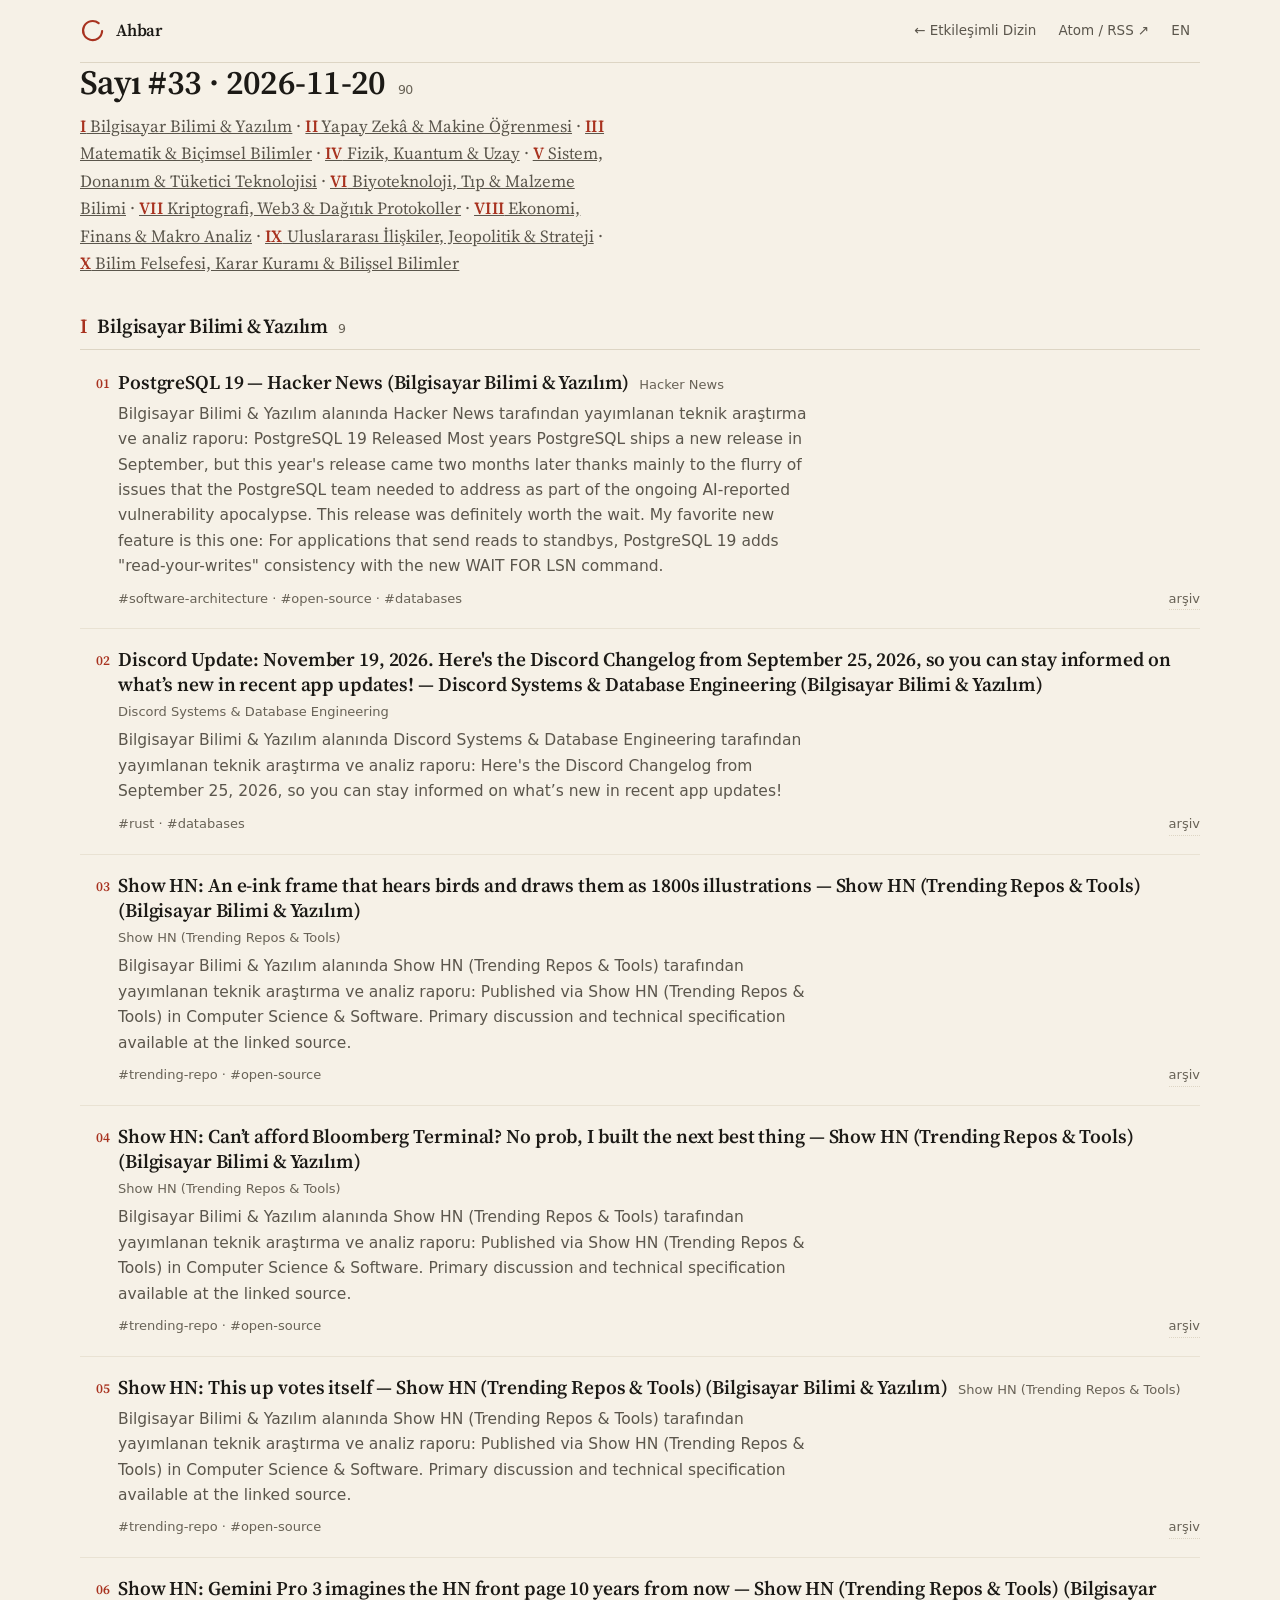
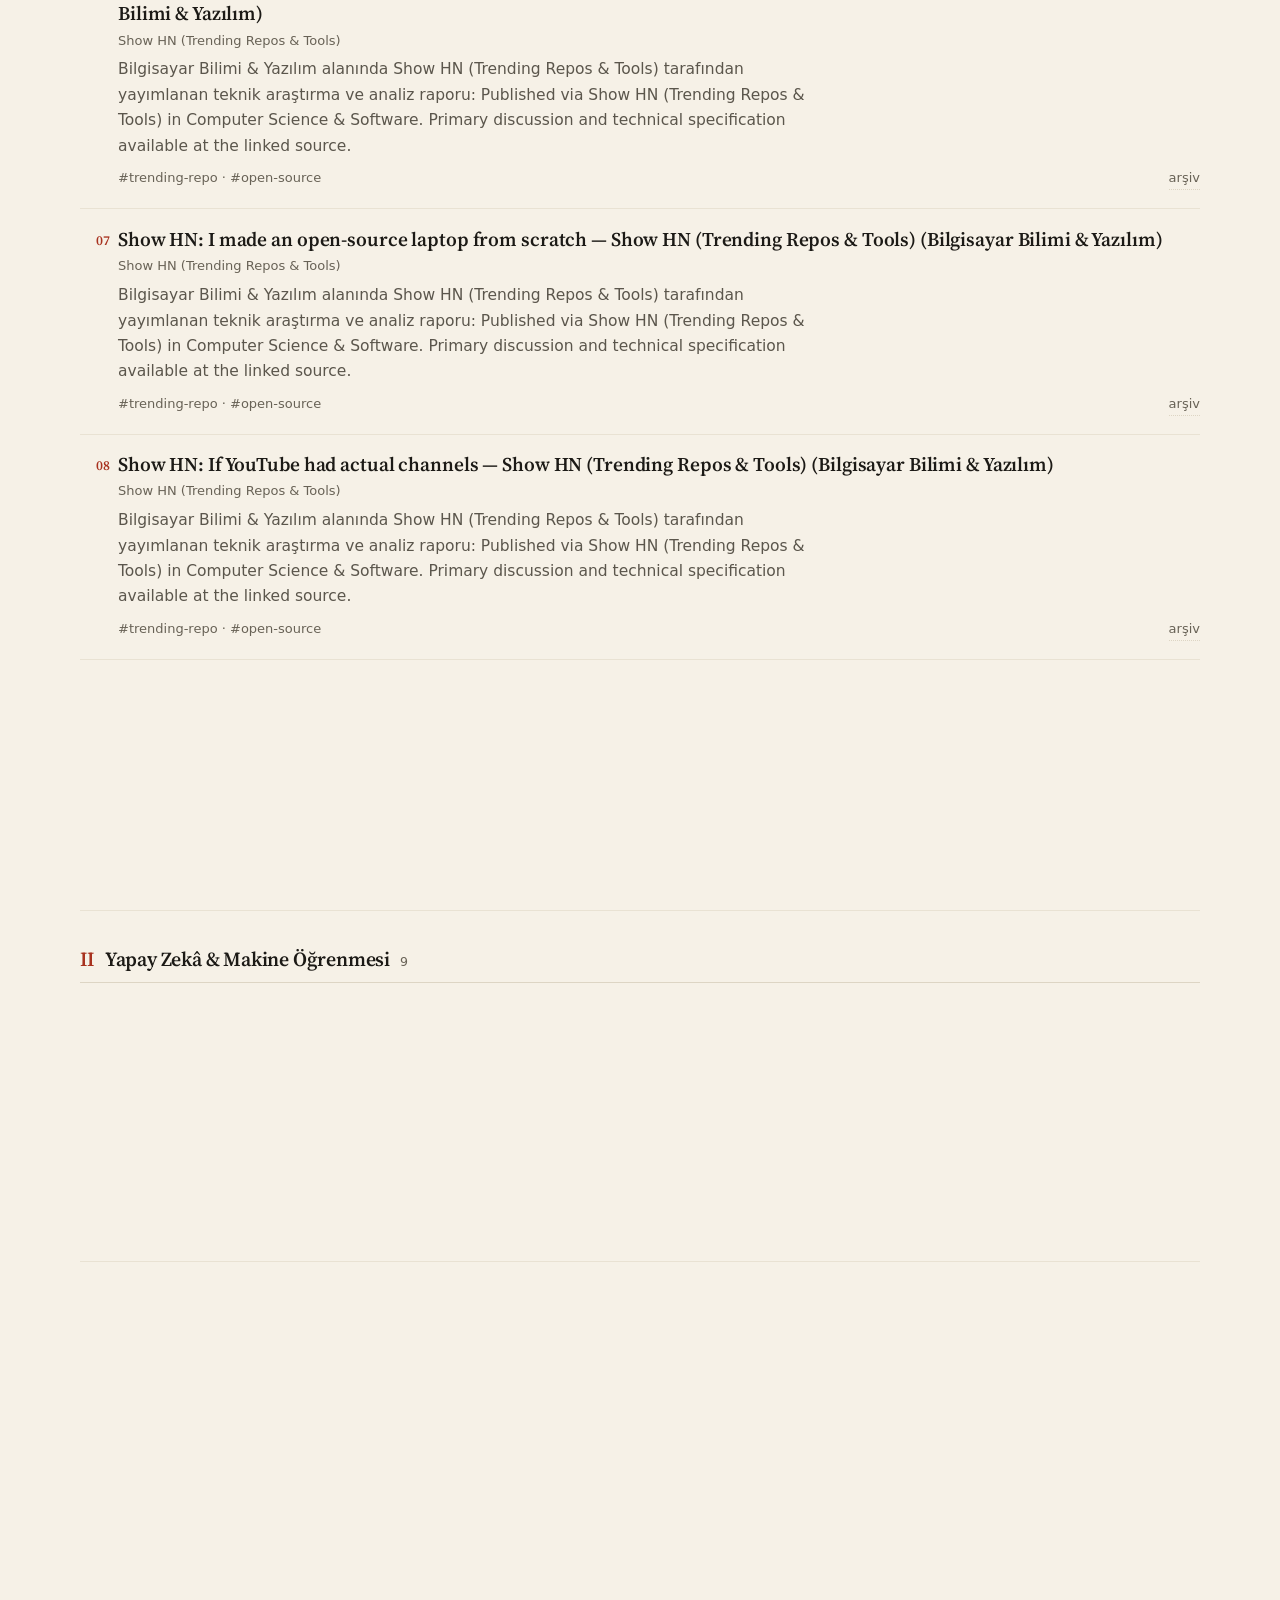
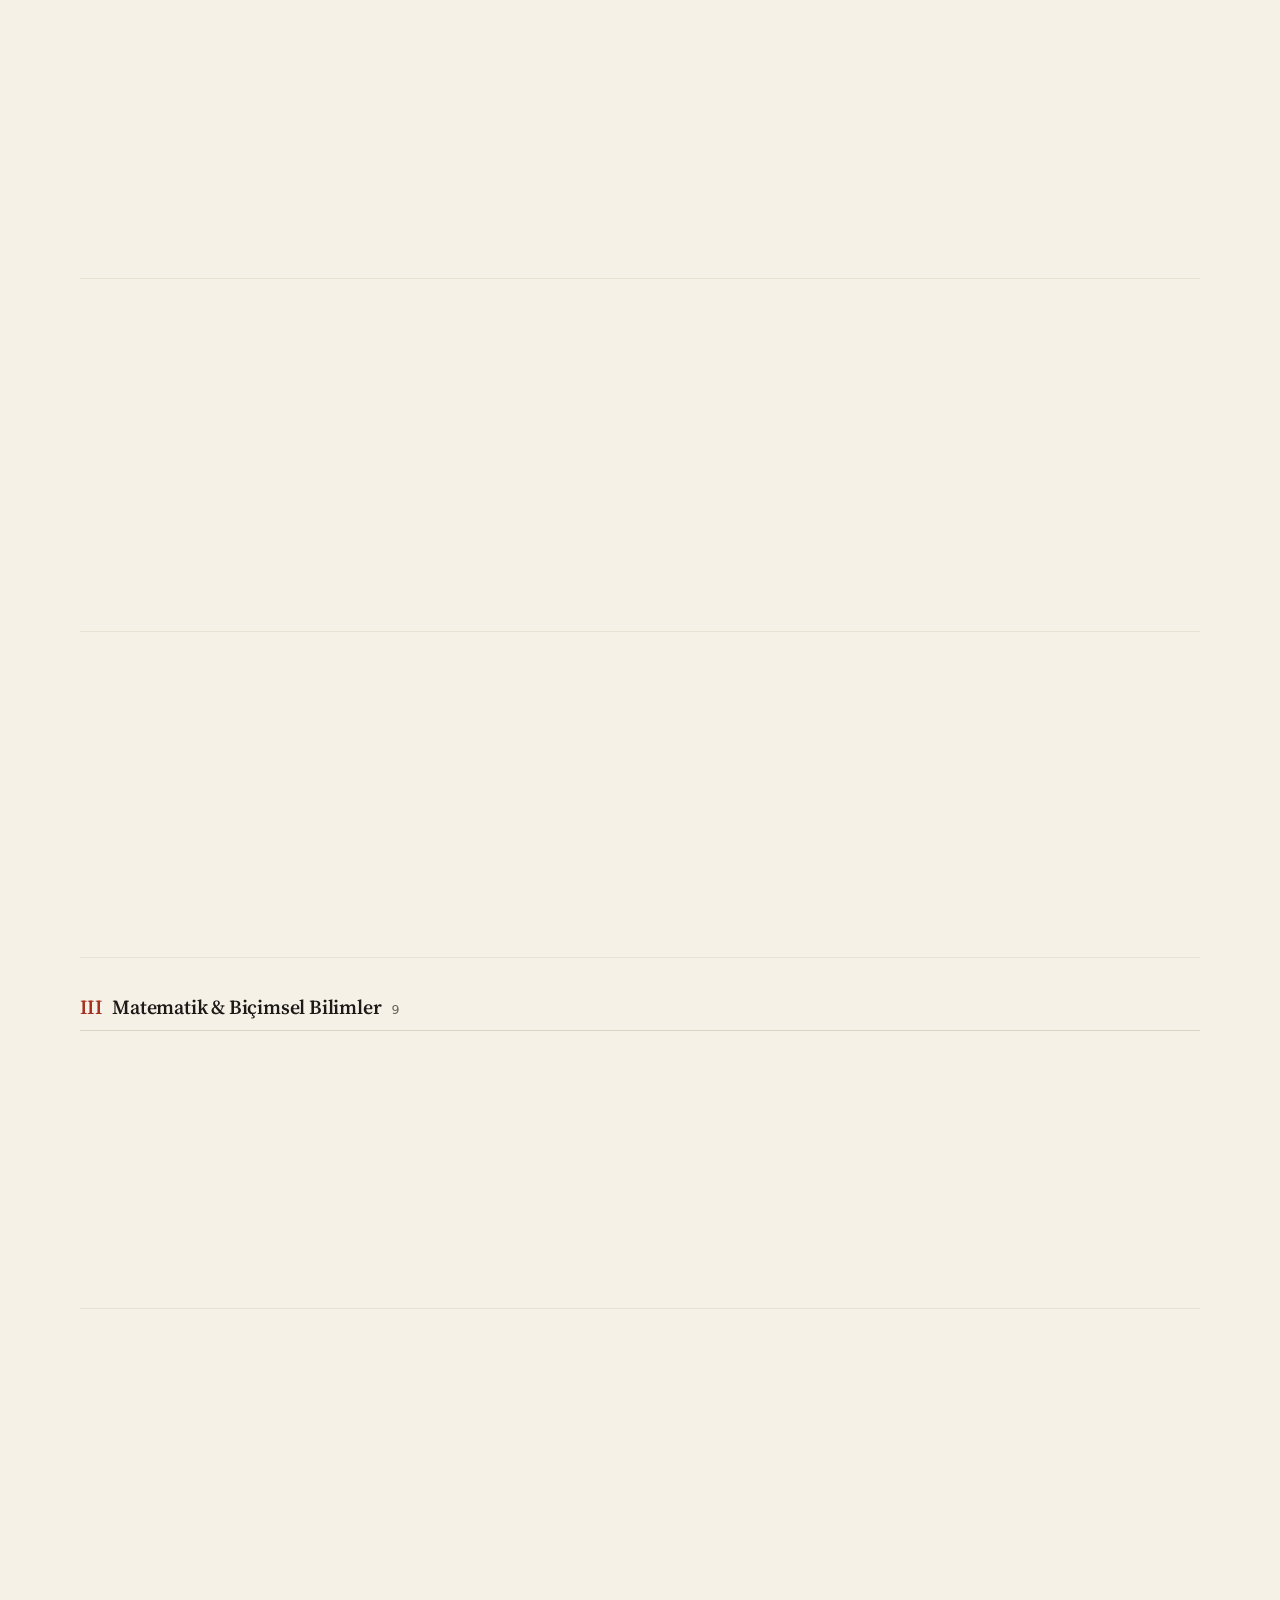
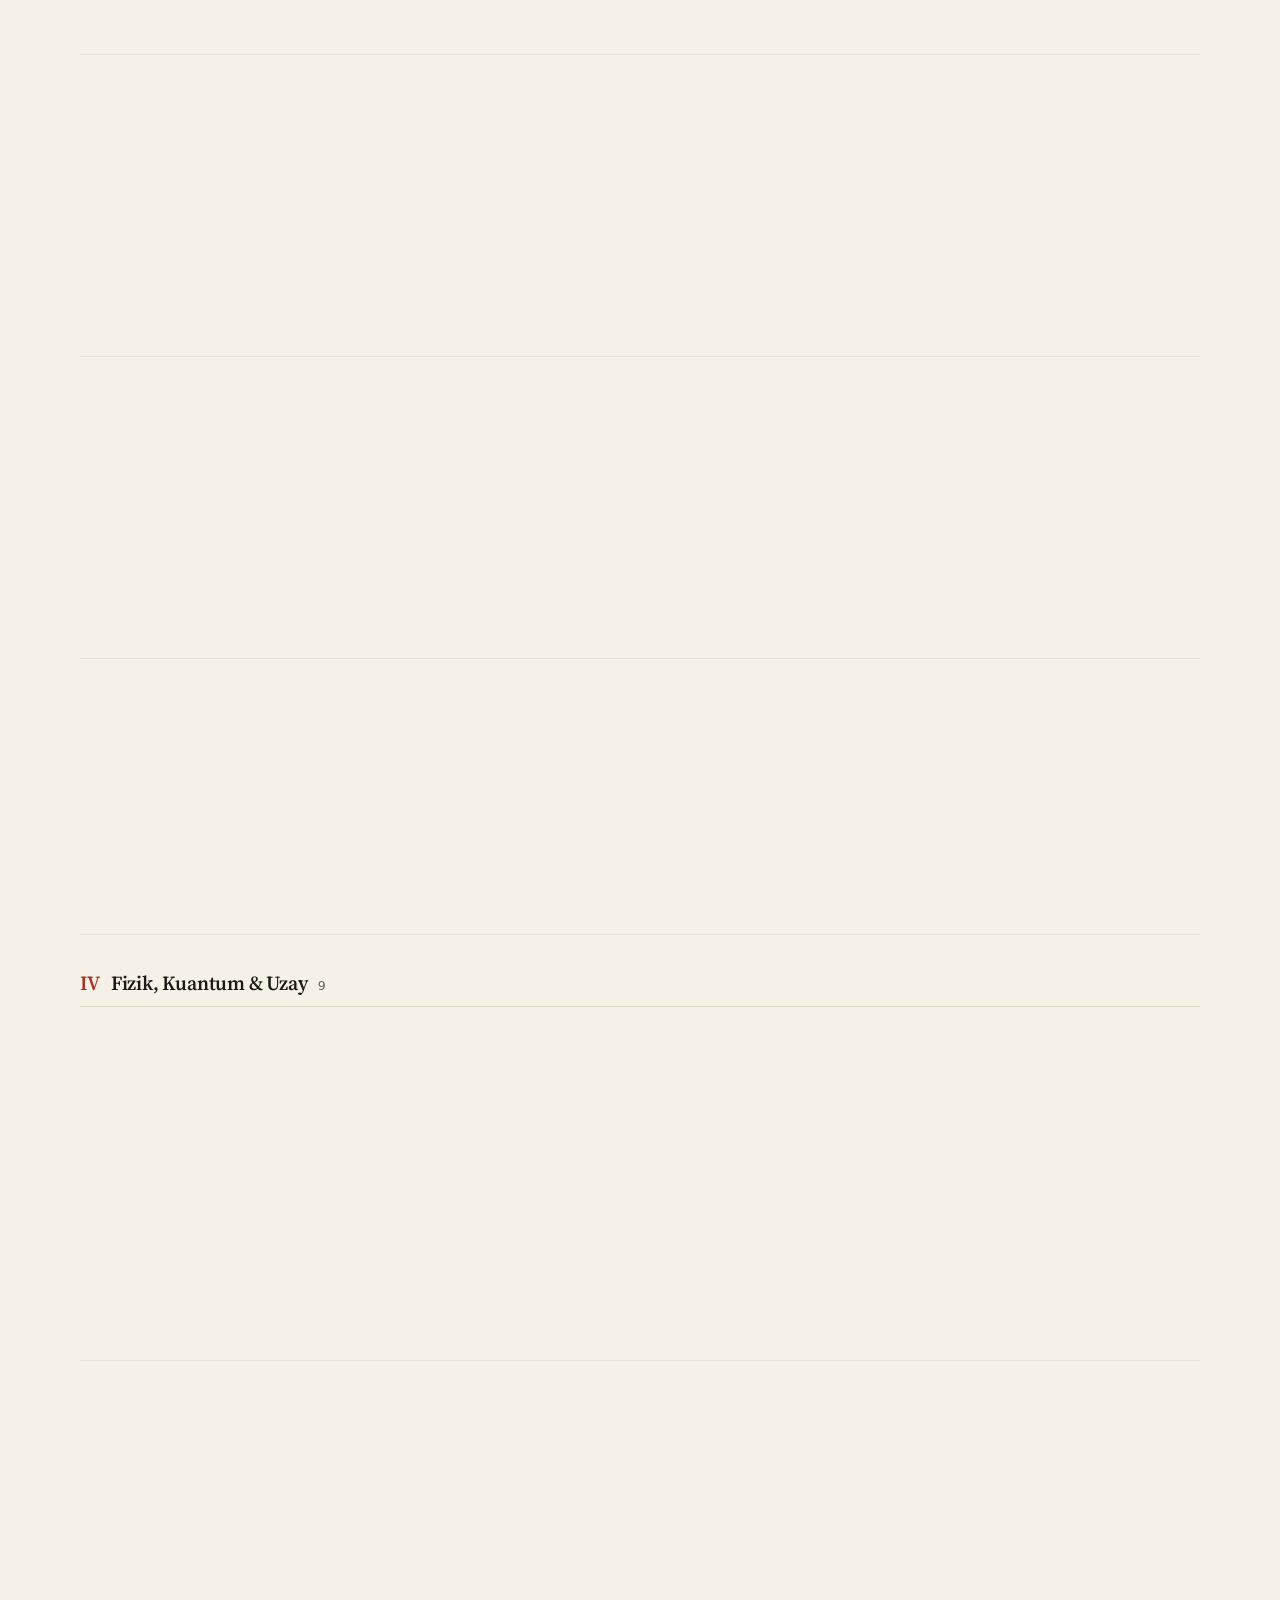
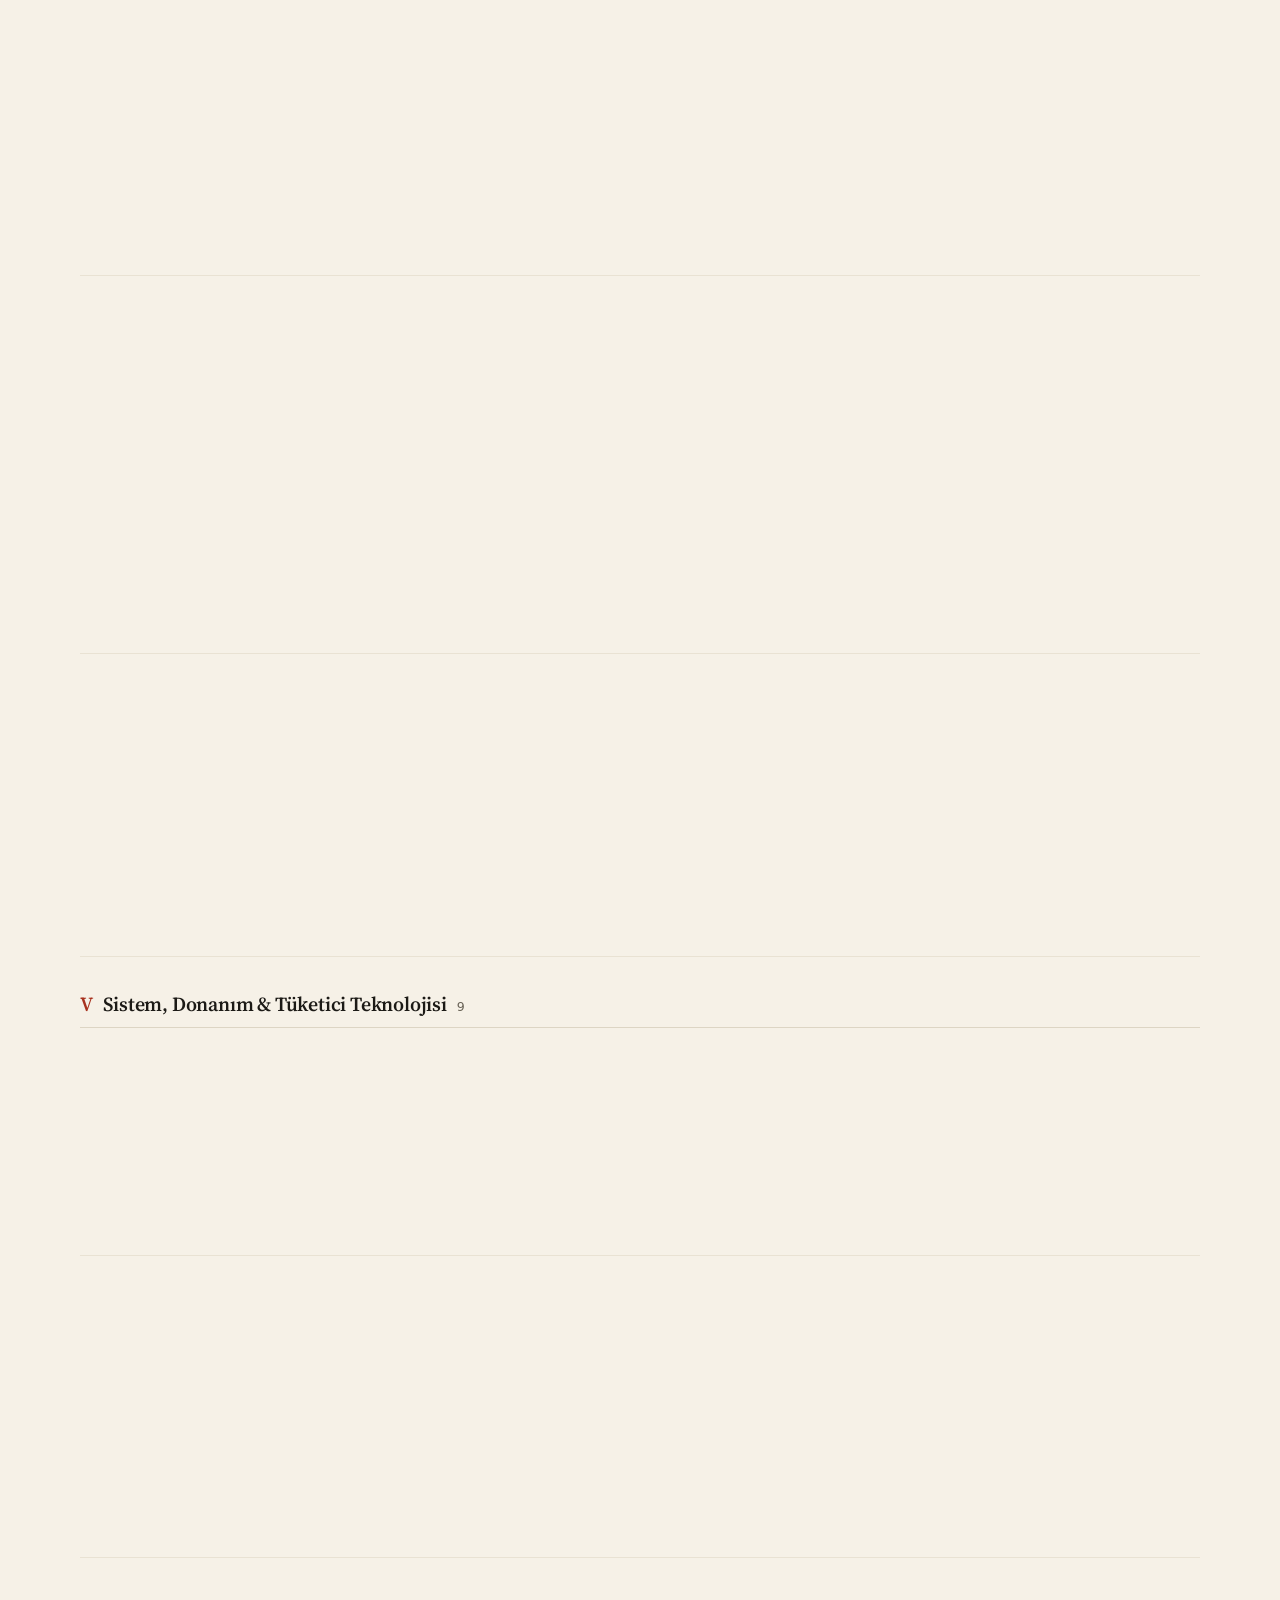
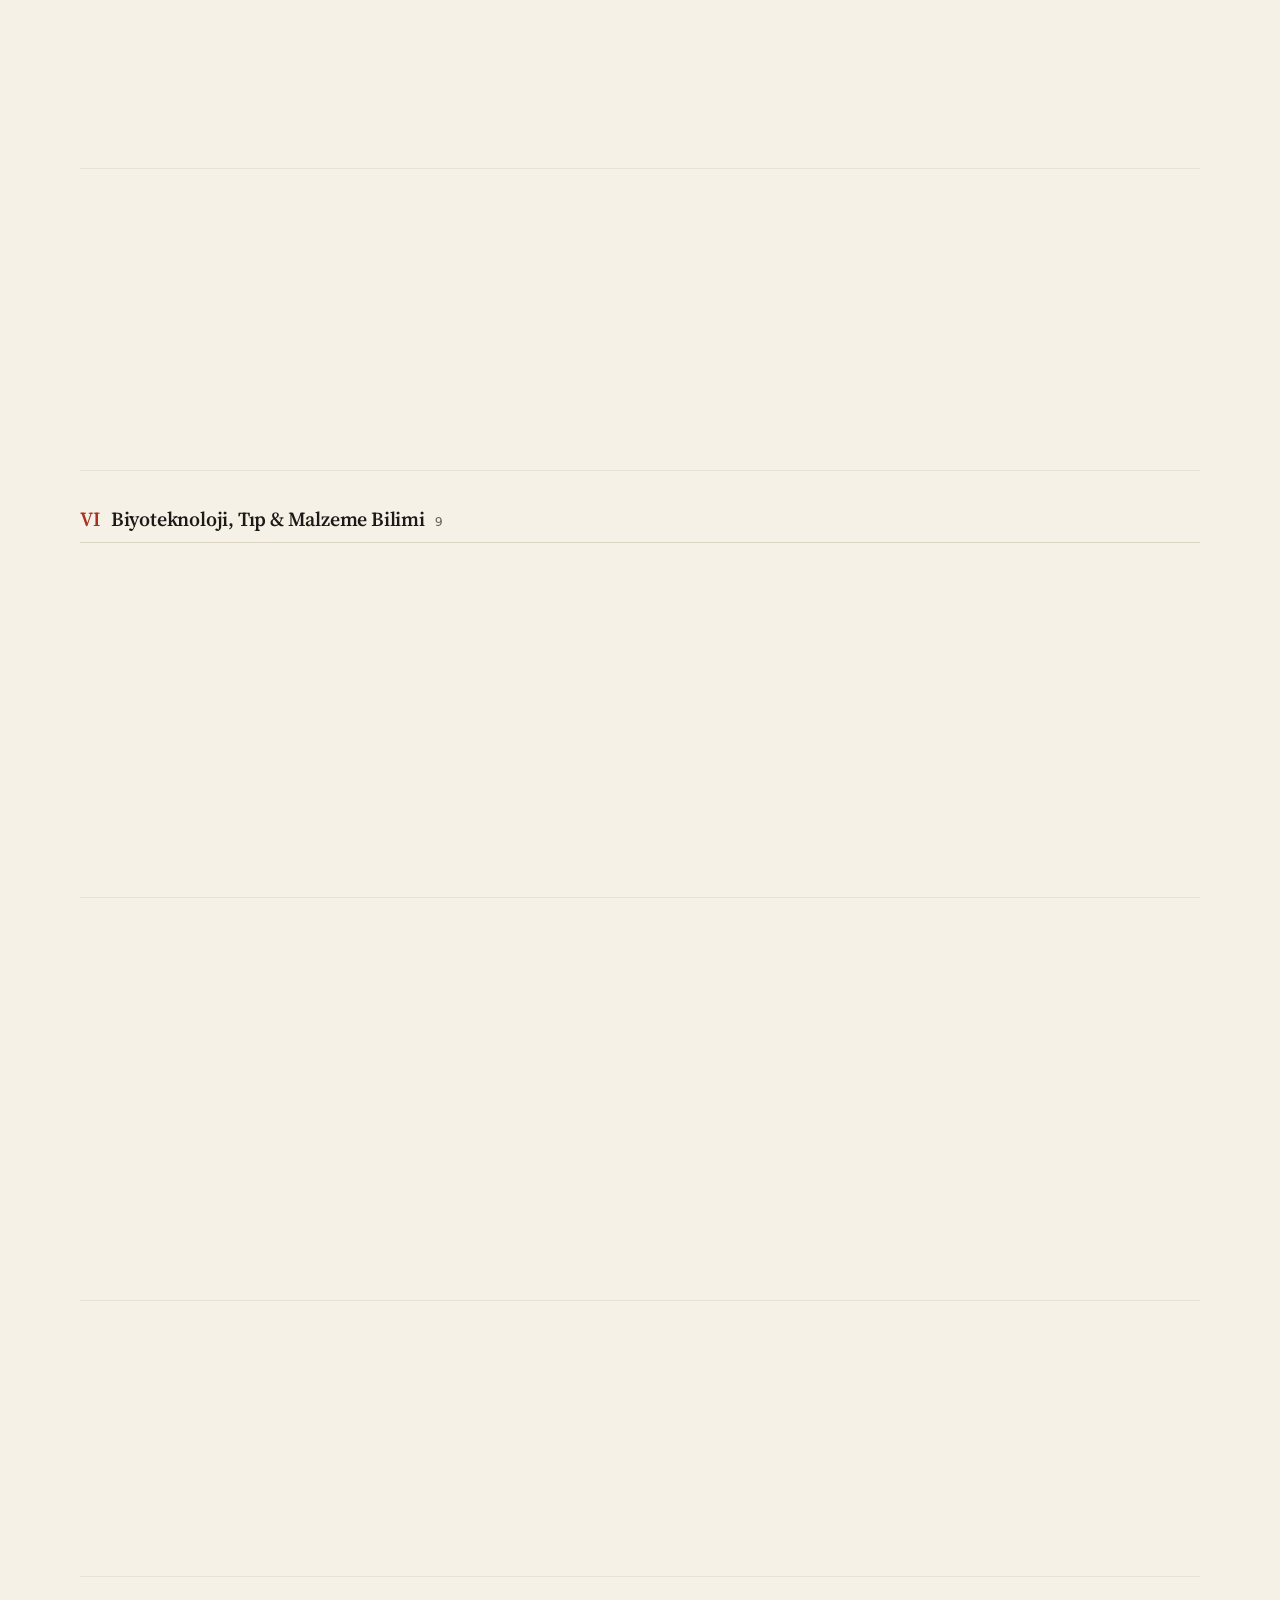
==== commit b9821d0d: "chore(issue): publish daily dispatch for 2026-11-20" ====
--- a/k/index.html
+++ b/k/index.html
@@ -4,7 +4,7 @@
 <meta charset="utf-8">
 <meta name="viewport" content="width=device-width, initial-scale=1">
 <meta http-equiv="Content-Security-Policy" content="default-src 'none'; style-src 'self' 'unsafe-inline'; img-src 'self' data:; font-src 'self'; object-src 'none'; base-uri 'none'">
-<title>Ahbar — Sayı #32 (2026-11-19) · Düz Metin Dizini</title>
+<title>Ahbar — Sayı #33 (2026-11-20) · Düz Metin Dizini</title>
 <link rel="stylesheet" href="../style.css">
 </head>
 <body class="calm static">
@@ -20,90 +20,90 @@
 
 <main id="list">
 <div class="fieldpage">
-<h1 class="ph">Sayı #32 · 2026-11-19 <span class="n">90</span></h1>
+<h1 class="ph">Sayı #33 · 2026-11-20 <span class="n">90</span></h1>
 <p class="lede"><a href="#sec-cs"><span class="rn">I</span> Bilgisayar Bilimi &amp; Yazılım</a> · <a href="#sec-ai"><span class="rn">II</span> Yapay Zekâ &amp; Makine Öğrenmesi</a> · <a href="#sec-math"><span class="rn">III</span> Matematik &amp; Biçimsel Bilimler</a> · <a href="#sec-physics"><span class="rn">IV</span> Fizik, Kuantum &amp; Uzay</a> · <a href="#sec-systems"><span class="rn">V</span> Sistem, Donanım &amp; Tüketici Teknolojisi</a> · <a href="#sec-bio"><span class="rn">VI</span> Biyoteknoloji, Tıp &amp; Malzeme Bilimi</a> · <a href="#sec-crypto"><span class="rn">VII</span> Kriptografi, Web3 &amp; Dağıtık Protokoller</a> · <a href="#sec-econ"><span class="rn">VIII</span> Ekonomi, Finans &amp; Makro Analiz</a> · <a href="#sec-geopolitics"><span class="rn">IX</span> Uluslararası İlişkiler, Jeopolitik &amp; Strateji</a> · <a href="#sec-philosophy"><span class="rn">X</span> Bilim Felsefesi, Karar Kuramı &amp; Bilişsel Bilimler</a></p>
 <section id="sec-cs">
 <h2 class="sh"><span class="rn">I</span> Bilgisayar Bilimi &amp; Yazılım <span class="n">9</span></h2>
 <div class="recs">
-<article class="rec"><div class="no">01</div><div class="rb"><div class="nm"><a class="name" href="https://discord.com/blog/discord-patch-notes-november-9-2026" target="_blank" rel="noopener">Discord Patch Notes: November 9, 2026. Check out the finer details of the more technical fixes implemented into Discord recently. — Discord Systems &amp; Database Engineering (Bilgisayar Bilimi &amp; Yazılım)</a> <span class="host">Discord Systems &amp; Database Engineering</span></div><p class="desc">Bilgisayar Bilimi &amp; Yazılım alanında Discord Systems &amp; Database Engineering tarafından yayımlanan teknik araştırma ve analiz raporu: Check out the finer details of the more technical fixes implemented into Discord recently.</p><div class="mt"><span class="itags">#rust · #databases</span><span class="meta"><a class="arch" href="https://web.archive.org/web/*/https://discord.com/blog/discord-patch-notes-november-9-2026" target="_blank" rel="noopener">arşiv</a></span></div></div></article>
-<article class="rec"><div class="no">02</div><div class="rb"><div class="nm"><a class="name" href="https://github.com/arnegiacomo/fugleramme" target="_blank" rel="noopener">Show HN: An e-ink frame that hears birds and draws them as 1800s illustrations — Show HN (Trending Repos &amp; Tools) (Bilgisayar Bilimi &amp; Yazılım)</a> <span class="host">Show HN (Trending Repos &amp; Tools)</span></div><p class="desc">Bilgisayar Bilimi &amp; Yazılım alanında Show HN (Trending Repos &amp; Tools) tarafından yayımlanan teknik araştırma ve analiz raporu: Published via Show HN (Trending Repos &amp; Tools) in Computer Science &amp; Software. Primary discussion and technical specification available at the linked source.</p><div class="mt"><span class="itags">#trending-repo · #open-source</span><span class="meta"><a class="arch" href="https://web.archive.org/web/*/https://github.com/arnegiacomo/fugleramme" target="_blank" rel="noopener">arşiv</a></span></div></div></article>
-<article class="rec"><div class="no">03</div><div class="rb"><div class="nm"><a class="name" href="https://www.wiz.io/blog/nginx-http2-rce-vulnerabilities" target="_blank" rel="noopener">Unauthenticated remote code execution in Nginx. Xint is reporting that it has discovered a collection of five critical vulnerabilities in the NGINX web server. — Hacker News (Bilgisayar Bilimi &amp; Yazılım)</a> <span class="host">Hacker News</span></div><p class="desc">Bilgisayar Bilimi &amp; Yazılım alanında Hacker News tarafından yayımlanan teknik araştırma ve analiz raporu: Xint is reporting that it has discovered a collection of five critical vulnerabilities in the NGINX web server. The worst flaw, it says, would allow an unauthenticated attacker to execute commands on an affected nginx server with HTTP/2 enabled . The company also reports a local-privilege escalation (LPE) kernel vulnerability , which was introduced in the 4.15 kernel, in the Stream Control Transmission Protocol (SCTP) subsystem.</p><div class="mt"><span class="itags">#software-architecture · #open-source</span><span class="meta"><a class="arch" href="https://web.archive.org/web/*/https://www.wiz.io/blog/nginx-http2-rce-vulnerabilities" target="_blank" rel="noopener">arşiv</a></span></div></div></article>
+<article class="rec"><div class="no">01</div><div class="rb"><div class="nm"><a class="name" href="https://www.postgresql.org/docs/release/19.0/" target="_blank" rel="noopener">PostgreSQL 19 — Hacker News (Bilgisayar Bilimi &amp; Yazılım)</a> <span class="host">Hacker News</span></div><p class="desc">Bilgisayar Bilimi &amp; Yazılım alanında Hacker News tarafından yayımlanan teknik araştırma ve analiz raporu: PostgreSQL 19 Released Most years PostgreSQL ships a new release in September, but this year&#39;s release came two months later thanks mainly to the flurry of issues that the PostgreSQL team needed to address as part of the ongoing AI-reported vulnerability apocalypse. This release was definitely worth the wait. My favorite new feature is this one: For applications that send reads to standbys, PostgreSQL 19 adds &quot;read-your-writes&quot; consistency with the new WAIT FOR LSN command.</p><div class="mt"><span class="itags">#software-architecture · #open-source · #databases</span><span class="meta"><a class="arch" href="https://web.archive.org/web/*/https://www.postgresql.org/docs/release/19.0/" target="_blank" rel="noopener">arşiv</a></span></div></div></article>
+<article class="rec"><div class="no">02</div><div class="rb"><div class="nm"><a class="name" href="https://discord.com/blog/discord-update-november-19-2026" target="_blank" rel="noopener">Discord Update: November 19, 2026. Here&#39;s the Discord Changelog from September 25, 2026, so you can stay informed on what’s new in recent app updates! — Discord Systems &amp; Database Engineering (Bilgisayar Bilimi &amp; Yazılım)</a> <span class="host">Discord Systems &amp; Database Engineering</span></div><p class="desc">Bilgisayar Bilimi &amp; Yazılım alanında Discord Systems &amp; Database Engineering tarafından yayımlanan teknik araştırma ve analiz raporu: Here&#39;s the Discord Changelog from September 25, 2026, so you can stay informed on what’s new in recent app updates!</p><div class="mt"><span class="itags">#rust · #databases</span><span class="meta"><a class="arch" href="https://web.archive.org/web/*/https://discord.com/blog/discord-update-november-19-2026" target="_blank" rel="noopener">arşiv</a></span></div></div></article>
+<article class="rec"><div class="no">03</div><div class="rb"><div class="nm"><a class="name" href="https://github.com/arnegiacomo/fugleramme" target="_blank" rel="noopener">Show HN: An e-ink frame that hears birds and draws them as 1800s illustrations — Show HN (Trending Repos &amp; Tools) (Bilgisayar Bilimi &amp; Yazılım)</a> <span class="host">Show HN (Trending Repos &amp; Tools)</span></div><p class="desc">Bilgisayar Bilimi &amp; Yazılım alanında Show HN (Trending Repos &amp; Tools) tarafından yayımlanan teknik araştırma ve analiz raporu: Published via Show HN (Trending Repos &amp; Tools) in Computer Science &amp; Software. Primary discussion and technical specification available at the linked source.</p><div class="mt"><span class="itags">#trending-repo · #open-source</span><span class="meta"><a class="arch" href="https://web.archive.org/web/*/https://github.com/arnegiacomo/fugleramme" target="_blank" rel="noopener">arşiv</a></span></div></div></article>
 <article class="rec"><div class="no">04</div><div class="rb"><div class="nm"><a class="name" href="https://github.com/DidierRLopes/GamestonkTerminal" target="_blank" rel="noopener">Show HN: Can’t afford Bloomberg Terminal? No prob, I built the next best thing — Show HN (Trending Repos &amp; Tools) (Bilgisayar Bilimi &amp; Yazılım)</a> <span class="host">Show HN (Trending Repos &amp; Tools)</span></div><p class="desc">Bilgisayar Bilimi &amp; Yazılım alanında Show HN (Trending Repos &amp; Tools) tarafından yayımlanan teknik araştırma ve analiz raporu: Published via Show HN (Trending Repos &amp; Tools) in Computer Science &amp; Software. Primary discussion and technical specification available at the linked source.</p><div class="mt"><span class="itags">#trending-repo · #open-source</span><span class="meta"><a class="arch" href="https://web.archive.org/web/*/https://github.com/DidierRLopes/GamestonkTerminal" target="_blank" rel="noopener">arşiv</a></span></div></div></article>
-<article class="rec"><div class="no">05</div><div class="rb"><div class="nm"><a class="name" href="https://blog.google/innovation-and-ai/models-and-research/gemini-models/introducing-gemini-4-neon/" target="_blank" rel="noopener">Gemini 4 Neon — Hacker News (Bilgisayar Bilimi &amp; Yazılım)</a> <span class="host">Hacker News</span></div><p class="desc">Bilgisayar Bilimi &amp; Yazılım alanında Hacker News tarafından yayımlanan teknik araştırma ve analiz raporu: Published via Hacker News in Computer Science &amp; Software. Primary discussion and technical specification available at the linked source.</p><div class="mt"><span class="itags">#software-architecture · #open-source</span><span class="meta"><a class="arch" href="https://web.archive.org/web/*/https://blog.google/innovation-and-ai/models-and-research/gemini-models/introducing-gemini-4-neon/" target="_blank" rel="noopener">arşiv</a></span></div></div></article>
-<article class="rec"><div class="no">06</div><div class="rb"><div class="nm"><a class="name" href="http://news.ycombinator.com/vote?for=3742902&amp;dir=up&amp;whence=%6e%65%77%65%73%74" target="_blank" rel="noopener">Show HN: This up votes itself — Show HN (Trending Repos &amp; Tools) (Bilgisayar Bilimi &amp; Yazılım)</a> <span class="host">Show HN (Trending Repos &amp; Tools)</span></div><p class="desc">Bilgisayar Bilimi &amp; Yazılım alanında Show HN (Trending Repos &amp; Tools) tarafından yayımlanan teknik araştırma ve analiz raporu: Published via Show HN (Trending Repos &amp; Tools) in Computer Science &amp; Software. Primary discussion and technical specification available at the linked source.</p><div class="mt"><span class="itags">#trending-repo · #open-source</span><span class="meta"><a class="arch" href="https://web.archive.org/web/*/http://news.ycombinator.com/vote?for=3742902&amp;dir=up&amp;whence=%6e%65%77%65%73%74" target="_blank" rel="noopener">arşiv</a></span></div></div></article>
-<article class="rec"><div class="no">07</div><div class="rb"><div class="nm"><a class="name" href="https://dosaygo-studio.github.io/hn-front-page-2035/news" target="_blank" rel="noopener">Show HN: Gemini Pro 3 imagines the HN front page 10 years from now — Show HN (Trending Repos &amp; Tools) (Bilgisayar Bilimi &amp; Yazılım)</a> <span class="host">Show HN (Trending Repos &amp; Tools)</span></div><p class="desc">Bilgisayar Bilimi &amp; Yazılım alanında Show HN (Trending Repos &amp; Tools) tarafından yayımlanan teknik araştırma ve analiz raporu: Published via Show HN (Trending Repos &amp; Tools) in Computer Science &amp; Software. Primary discussion and technical specification available at the linked source.</p><div class="mt"><span class="itags">#trending-repo · #open-source</span><span class="meta"><a class="arch" href="https://web.archive.org/web/*/https://dosaygo-studio.github.io/hn-front-page-2035/news" target="_blank" rel="noopener">arşiv</a></span></div></div></article>
-<article class="rec"><div class="no">08</div><div class="rb"><div class="nm"><a class="name" href="https://www.byran.ee/posts/creation/" target="_blank" rel="noopener">Show HN: I made an open-source laptop from scratch — Show HN (Trending Repos &amp; Tools) (Bilgisayar Bilimi &amp; Yazılım)</a> <span class="host">Show HN (Trending Repos &amp; Tools)</span></div><p class="desc">Bilgisayar Bilimi &amp; Yazılım alanında Show HN (Trending Repos &amp; Tools) tarafından yayımlanan teknik araştırma ve analiz raporu: Published via Show HN (Trending Repos &amp; Tools) in Computer Science &amp; Software. Primary discussion and technical specification available at the linked source.</p><div class="mt"><span class="itags">#trending-repo · #open-source</span><span class="meta"><a class="arch" href="https://web.archive.org/web/*/https://www.byran.ee/posts/creation/" target="_blank" rel="noopener">arşiv</a></span></div></div></article>
-<article class="rec"><div class="no">09</div><div class="rb"><div class="nm"><a class="name" href="https://ytch.xyz" target="_blank" rel="noopener">Show HN: If YouTube had actual channels — Show HN (Trending Repos &amp; Tools) (Bilgisayar Bilimi &amp; Yazılım)</a> <span class="host">Show HN (Trending Repos &amp; Tools)</span></div><p class="desc">Bilgisayar Bilimi &amp; Yazılım alanında Show HN (Trending Repos &amp; Tools) tarafından yayımlanan teknik araştırma ve analiz raporu: Published via Show HN (Trending Repos &amp; Tools) in Computer Science &amp; Software. Primary discussion and technical specification available at the linked source.</p><div class="mt"><span class="itags">#trending-repo · #open-source</span><span class="meta"><a class="arch" href="https://web.archive.org/web/*/https://ytch.xyz" target="_blank" rel="noopener">arşiv</a></span></div></div></article>
+<article class="rec"><div class="no">05</div><div class="rb"><div class="nm"><a class="name" href="http://news.ycombinator.com/vote?for=3742902&amp;dir=up&amp;whence=%6e%65%77%65%73%74" target="_blank" rel="noopener">Show HN: This up votes itself — Show HN (Trending Repos &amp; Tools) (Bilgisayar Bilimi &amp; Yazılım)</a> <span class="host">Show HN (Trending Repos &amp; Tools)</span></div><p class="desc">Bilgisayar Bilimi &amp; Yazılım alanında Show HN (Trending Repos &amp; Tools) tarafından yayımlanan teknik araştırma ve analiz raporu: Published via Show HN (Trending Repos &amp; Tools) in Computer Science &amp; Software. Primary discussion and technical specification available at the linked source.</p><div class="mt"><span class="itags">#trending-repo · #open-source</span><span class="meta"><a class="arch" href="https://web.archive.org/web/*/http://news.ycombinator.com/vote?for=3742902&amp;dir=up&amp;whence=%6e%65%77%65%73%74" target="_blank" rel="noopener">arşiv</a></span></div></div></article>
+<article class="rec"><div class="no">06</div><div class="rb"><div class="nm"><a class="name" href="https://dosaygo-studio.github.io/hn-front-page-2035/news" target="_blank" rel="noopener">Show HN: Gemini Pro 3 imagines the HN front page 10 years from now — Show HN (Trending Repos &amp; Tools) (Bilgisayar Bilimi &amp; Yazılım)</a> <span class="host">Show HN (Trending Repos &amp; Tools)</span></div><p class="desc">Bilgisayar Bilimi &amp; Yazılım alanında Show HN (Trending Repos &amp; Tools) tarafından yayımlanan teknik araştırma ve analiz raporu: Published via Show HN (Trending Repos &amp; Tools) in Computer Science &amp; Software. Primary discussion and technical specification available at the linked source.</p><div class="mt"><span class="itags">#trending-repo · #open-source</span><span class="meta"><a class="arch" href="https://web.archive.org/web/*/https://dosaygo-studio.github.io/hn-front-page-2035/news" target="_blank" rel="noopener">arşiv</a></span></div></div></article>
+<article class="rec"><div class="no">07</div><div class="rb"><div class="nm"><a class="name" href="https://www.byran.ee/posts/creation/" target="_blank" rel="noopener">Show HN: I made an open-source laptop from scratch — Show HN (Trending Repos &amp; Tools) (Bilgisayar Bilimi &amp; Yazılım)</a> <span class="host">Show HN (Trending Repos &amp; Tools)</span></div><p class="desc">Bilgisayar Bilimi &amp; Yazılım alanında Show HN (Trending Repos &amp; Tools) tarafından yayımlanan teknik araştırma ve analiz raporu: Published via Show HN (Trending Repos &amp; Tools) in Computer Science &amp; Software. Primary discussion and technical specification available at the linked source.</p><div class="mt"><span class="itags">#trending-repo · #open-source</span><span class="meta"><a class="arch" href="https://web.archive.org/web/*/https://www.byran.ee/posts/creation/" target="_blank" rel="noopener">arşiv</a></span></div></div></article>
+<article class="rec"><div class="no">08</div><div class="rb"><div class="nm"><a class="name" href="https://ytch.xyz" target="_blank" rel="noopener">Show HN: If YouTube had actual channels — Show HN (Trending Repos &amp; Tools) (Bilgisayar Bilimi &amp; Yazılım)</a> <span class="host">Show HN (Trending Repos &amp; Tools)</span></div><p class="desc">Bilgisayar Bilimi &amp; Yazılım alanında Show HN (Trending Repos &amp; Tools) tarafından yayımlanan teknik araştırma ve analiz raporu: Published via Show HN (Trending Repos &amp; Tools) in Computer Science &amp; Software. Primary discussion and technical specification available at the linked source.</p><div class="mt"><span class="itags">#trending-repo · #open-source</span><span class="meta"><a class="arch" href="https://web.archive.org/web/*/https://ytch.xyz" target="_blank" rel="noopener">arşiv</a></span></div></div></article>
+<article class="rec"><div class="no">09</div><div class="rb"><div class="nm"><a class="name" href="https://internalregister.github.io/2019/03/14/Homebrew-Console.html" target="_blank" rel="noopener">Show HN: A retro video game console I&#39;ve been working on in my free time — Show HN (Trending Repos &amp; Tools) (Bilgisayar Bilimi &amp; Yazılım)</a> <span class="host">Show HN (Trending Repos &amp; Tools)</span></div><p class="desc">Bilgisayar Bilimi &amp; Yazılım alanında Show HN (Trending Repos &amp; Tools) tarafından yayımlanan teknik araştırma ve analiz raporu: Published via Show HN (Trending Repos &amp; Tools) in Computer Science &amp; Software. Primary discussion and technical specification available at the linked source.</p><div class="mt"><span class="itags">#trending-repo · #open-source</span><span class="meta"><a class="arch" href="https://web.archive.org/web/*/https://internalregister.github.io/2019/03/14/Homebrew-Console.html" target="_blank" rel="noopener">arşiv</a></span></div></div></article>
 </div>
 </section>
 <section id="sec-ai">
 <h2 class="sh"><span class="rn">II</span> Yapay Zekâ &amp; Makine Öğrenmesi <span class="n">9</span></h2>
 <div class="recs">
-<article class="rec"><div class="no">10</div><div class="rb"><div class="nm"><a class="name" href="https://arxiv.org/abs/2611.24869" target="_blank" rel="noopener">WorldRuler: Interactive World Modeling under Configurable Rules. Rules govern how player actions change interactive worlds. — Hugging Face Daily Papers (Yapay Zekâ &amp; Makine Öğrenmesi)</a> <span class="host">Hugging Face Daily Papers</span></div><p class="desc">Yapay Zekâ &amp; Makine Öğrenmesi alanında Hugging Face Daily Papers tarafından yayımlanan hakemli/ön-baskı araştırma makalesi: Rules govern how player actions change interactive worlds. Different rules create distinct gameplay experiences within similar scenes and action spaces. For customizable gameplay, generative world models must follow user-defined rules beyond real-world behaviors.</p><div class="mt"><span class="itags">#llm · #open-weights · #combinatorics</span><span class="meta"><a class="arch" href="https://arxiv.org/pdf/2611.24869.pdf" target="_blank" rel="noopener">PDF</a><a class="arch" href="https://web.archive.org/web/*/https://arxiv.org/abs/2611.24869" target="_blank" rel="noopener">arşiv</a></span></div></div></article>
-<article class="rec"><div class="no">11</div><div class="rb"><div class="nm"><a class="name" href="https://arxiv.org/abs/2611.24789" target="_blank" rel="noopener">HINT-WAM: Hindsight-Informed Training for World Action Models — Hugging Face Daily Papers (Yapay Zekâ &amp; Makine Öğrenmesi)</a> <span class="host">Hugging Face Daily Papers</span></div><p class="desc">Yapay Zekâ &amp; Makine Öğrenmesi alanında Hugging Face Daily Papers tarafından yayımlanan hakemli/ön-baskı araştırma makalesi: World action models (WAMs) have shown promising generalization and data efficiency in robot manipulation by coupling action generation with predictions of future visual dynamics. Translating these capabilities into reliable task execution, however, remains a challenge for existing post-training methods. Offline supervised fine-tuning provides dense supervision on expert trajectories, but its flow-matching action expert is trained only on noised demonstration actions and never on the intermediate states produced by its own sampler; task-specific adaptation can also compromise pretrained capabilities.</p><div class="mt"><span class="itags">#llm · #open-weights · #robotics · #reinforcement-learning</span><span class="meta"><a class="arch" href="https://arxiv.org/pdf/2611.24789.pdf" target="_blank" rel="noopener">PDF</a><a class="arch" href="https://web.archive.org/web/*/https://arxiv.org/abs/2611.24789" target="_blank" rel="noopener">arşiv</a></span></div></div></article>
-<article class="rec"><div class="no">12</div><div class="rb"><div class="nm"><a class="name" href="https://arxiv.org/abs/2611.17600" target="_blank" rel="noopener">LightTAR: Light and Fast Target-Aware Representations for Multimodal Tabular Learning — Hugging Face Daily Papers (Yapay Zekâ &amp; Makine Öğrenmesi)</a> <span class="host">Hugging Face Daily Papers</span></div><p class="desc">Yapay Zekâ &amp; Makine Öğrenmesi alanında Hugging Face Daily Papers tarafından yayımlanan hakemli/ön-baskı araştırma makalesi: Multimodal tabular learning involves classification and regression on tables combining structured numerical and categorical features with unstructured text and images. These unstructured fields are commonly represented by pretrained encoder embeddings reduced with principal component analysis (PCA). This reduction prioritizes input variance but may overlook information relevant to predicting the target.</p><div class="mt"><span class="itags">#llm · #open-weights · #neuroscience</span><span class="meta"><a class="arch" href="https://arxiv.org/pdf/2611.17600.pdf" target="_blank" rel="noopener">PDF</a><a class="arch" href="https://web.archive.org/web/*/https://arxiv.org/abs/2611.17600" target="_blank" rel="noopener">arşiv</a></span></div></div></article>
-<article class="rec"><div class="no">13</div><div class="rb"><div class="nm"><a class="name" href="https://arxiv.org/abs/2611.24408" target="_blank" rel="noopener">StrideWorld: Benchmarking Scene Rigidity and Action Consistency in Interactive Video World Model — Hugging Face Daily Papers (Yapay Zekâ &amp; Makine Öğrenmesi)</a> <span class="host">Hugging Face Daily Papers</span></div><p class="desc">Yapay Zekâ &amp; Makine Öğrenmesi alanında Hugging Face Daily Papers tarafından yayımlanan hakemli/ön-baskı araştırma makalesi: Interactive video world models turn user commands into the exploration of a generated scene, which requires the scene to keep its 3D structure as the camera moves and each action to keep a stable effect. Existing benchmarks mostly evaluate these properties against references fitted to the video under test, either a scene reconstructed from its own frames or a camera trajectory aligned to the command path with a free scale. Such references can absorb gradual scene deformation and changes in pace and route length, so these errors can pass undetected.</p><div class="mt"><span class="itags">#llm · #open-weights</span><span class="meta"><a class="arch" href="https://arxiv.org/pdf/2611.24408.pdf" target="_blank" rel="noopener">PDF</a><a class="arch" href="https://web.archive.org/web/*/https://arxiv.org/abs/2611.24408" target="_blank" rel="noopener">arşiv</a></span></div></div></article>
-<article class="rec"><div class="no">14</div><div class="rb"><div class="nm"><a class="name" href="https://arxiv.org/abs/2611.24098" target="_blank" rel="noopener">RoughCut-Bench: A Benchmark for Automatic Video Rough-Cut with Large Vision-Language Models — Hugging Face Daily Papers (Yapay Zekâ &amp; Makine Öğrenmesi)</a> <span class="host">Hugging Face Daily Papers</span></div><p class="desc">Yapay Zekâ &amp; Makine Öğrenmesi alanında Hugging Face Daily Papers tarafından yayımlanan hakemli/ön-baskı araştırma makalesi: Video rough-cut is a core stage in media production workflows, organizing raw media materials into an initial video cut. Despite recent advances in large vision-language models (LVLMs) for video-related tasks, automatic rough-cut remains underexplored, without a comprehensive benchmark for evaluation or mature workflows for producing executable cut plans. To address the evaluation gap, we introduce RoughCut-Bench, which covers two practical settings: (1) a visually driven setting over video cases, covering highlight detection and selection, source-video ordering, and adherence to user requirements when provided; and (2) a speech-driven setting over automatic speech recognition (ASR) transcripts, covering filler removal, expression deduplication, and low-value content trimming.</p><div class="mt"><span class="itags">#llm · #open-weights · #agents</span><span class="meta"><a class="arch" href="https://arxiv.org/pdf/2611.24098.pdf" target="_blank" rel="noopener">PDF</a><a class="arch" href="https://web.archive.org/web/*/https://arxiv.org/abs/2611.24098" target="_blank" rel="noopener">arşiv</a></span></div></div></article>
-<article class="rec"><div class="no">15</div><div class="rb"><div class="nm"><a class="name" href="https://www.slowchronicle.com/posts/llm-assisted-reverse-engineering" target="_blank" rel="noopener">LLM assisted reverse engineering — Hacker News (Yapay Zekâ &amp; Makine Öğrenmesi)</a> <span class="host">Hacker News</span></div><p class="desc">Yapay Zekâ &amp; Makine Öğrenmesi alanında Hacker News tarafından yayımlanan teknik araştırma ve analiz raporu: Published via Hacker News in AI &amp; Machine Learning. Primary discussion and technical specification available at the linked source.</p><div class="mt"><span class="itags">#software-architecture · #open-source</span><span class="meta"><a class="arch" href="https://web.archive.org/web/*/https://www.slowchronicle.com/posts/llm-assisted-reverse-engineering" target="_blank" rel="noopener">arşiv</a></span></div></div></article>
-<article class="rec"><div class="no">16</div><div class="rb"><div class="nm"><a class="name" href="https://arxiv.org/abs/2611.24941" target="_blank" rel="noopener">UltraTex: Aligning Physical Knowledge for High-Fidelity PBR Texture Generation — Hugging Face Daily Papers (Yapay Zekâ &amp; Makine Öğrenmesi)</a> <span class="host">Hugging Face Daily Papers</span></div><p class="desc">Yapay Zekâ &amp; Makine Öğrenmesi alanında Hugging Face Daily Papers tarafından yayımlanan hakemli/ön-baskı araştırma makalesi: Generating physically based rendering (PBR) texture maps for a 3D mesh from a single reference image is highly ambiguous, as the observed appearance entangles material identity, surface reflectance, and illumination. While current generative methods produce realistic albedo maps, they still struggle to infer accurate metallic and roughness attributes for relighting. We present UltraTex, a cascaded multi-view framework that moves beyond appearance matching by integrating physical knowledge into multi-view diffusion-based PBR generation.</p><div class="mt"><span class="itags">#llm · #open-weights · #clean-tech · #computer-vision</span><span class="meta"><a class="arch" href="https://arxiv.org/pdf/2611.24941.pdf" target="_blank" rel="noopener">PDF</a><a class="arch" href="https://web.archive.org/web/*/https://arxiv.org/abs/2611.24941" target="_blank" rel="noopener">arşiv</a></span></div></div></article>
-<article class="rec"><div class="no">17</div><div class="rb"><div class="nm"><a class="name" href="https://arxiv.org/abs/2611.23257" target="_blank" rel="noopener">StatePortal: Agentic Checkpoint Synthesis for Testing Deep States in Interactive Software — Hugging Face Daily Papers (Yapay Zekâ &amp; Makine Öğrenmesi)</a> <span class="host">Hugging Face Daily Papers</span></div><p class="desc">Yapay Zekâ &amp; Makine Öğrenmesi alanında Hugging Face Daily Papers tarafından yayımlanan hakemli/ön-baskı araştırma makalesi: Large language models have reduced the effort to generate code for interactive software with graphical user interfaces (GUIs). For such software, a key testing bottleneck is reaching a deep state, one that requires a long interaction history. The cost of reaching it recurs across commits, and the GUI automation that could amortize it assumes a DOM or accessibility tree that self-rendered engines do not expose.</p><div class="mt"><span class="itags">#llm · #open-weights · #combinatorics · #agents</span><span class="meta"><a class="arch" href="https://arxiv.org/pdf/2611.23257.pdf" target="_blank" rel="noopener">PDF</a><a class="arch" href="https://web.archive.org/web/*/https://arxiv.org/abs/2611.23257" target="_blank" rel="noopener">arşiv</a></span></div></div></article>
-<article class="rec"><div class="no">18</div><div class="rb"><div class="nm"><a class="name" href="https://arxiv.org/abs/2611.24651" target="_blank" rel="noopener">Piccolo: Co-Evolving Decision Models and Data through Recursive Self-Improvement — Hugging Face Daily Papers (Yapay Zekâ &amp; Makine Öğrenmesi)</a> <span class="host">Hugging Face Daily Papers</span></div><p class="desc">Yapay Zekâ &amp; Makine Öğrenmesi alanında Hugging Face Daily Papers tarafından yayımlanan hakemli/ön-baskı araştırma makalesi: We present Piccolo, a family of multimodal decision models (0.8B to 27B) that coevolves model capabilities and training data via Agentic Data Engineering and recursive self-improvement (RSI). The models predict probabilities over candidate answers for general-purpose text and visual judgments, agent harnesses, data workflows, and interactive games. Piccolo-27B tops the Decision Index Vision Full leaderboard with a score of 75.59, while Piccolo-9B and Piccolo-4B achieve 68.35 and 67.46, respectively.</p><div class="mt"><span class="itags">#llm · #open-weights · #agents</span><span class="meta"><a class="arch" href="https://arxiv.org/pdf/2611.24651.pdf" target="_blank" rel="noopener">PDF</a><a class="arch" href="https://web.archive.org/web/*/https://arxiv.org/abs/2611.24651" target="_blank" rel="noopener">arşiv</a></span></div></div></article>
+<article class="rec"><div class="no">10</div><div class="rb"><div class="nm"><a class="name" href="https://arxiv.org/abs/2611.26629" target="_blank" rel="noopener">Posterior Matching Distillation — Hugging Face Daily Papers (Yapay Zekâ &amp; Makine Öğrenmesi)</a> <span class="host">Hugging Face Daily Papers</span></div><p class="desc">Yapay Zekâ &amp; Makine Öğrenmesi alanında Hugging Face Daily Papers tarafından yayımlanan hakemli/ön-baskı araştırma makalesi: Diffusion distillation accelerates image and video generation by compressing a pretrained teacher&#39;s iterative sampling process into a few network evaluations. Distribution-based methods achieve this by matching the student&#39;s output distribution to the teacher&#39;s. This matching is often driven by reverse-KL objectives, whose mode-seeking bias favors dominant teacher modes at the expense of diversity across samples.</p><div class="mt"><span class="itags">#llm · #open-weights · #clean-tech · #computer-vision</span><span class="meta"><a class="arch" href="https://arxiv.org/pdf/2611.26629.pdf" target="_blank" rel="noopener">PDF</a><a class="arch" href="https://web.archive.org/web/*/https://arxiv.org/abs/2611.26629" target="_blank" rel="noopener">arşiv</a></span></div></div></article>
+<article class="rec"><div class="no">11</div><div class="rb"><div class="nm"><a class="name" href="https://arxiv.org/abs/2611.26603" target="_blank" rel="noopener">Depth Pro 2: Sharp and Temporally Consistent Metric Monocular Depth. We present Depth Pro 2, an approach to estimating dense metric depth for images and video at full resolution. — Hugging Face Daily Papers (Yapay Zekâ &amp; Makine Öğrenmesi)</a> <span class="host">Hugging Face Daily Papers</span></div><p class="desc">Yapay Zekâ &amp; Makine Öğrenmesi alanında Hugging Face Daily Papers tarafından yayımlanan hakemli/ön-baskı araştırma makalesi: We present Depth Pro 2, an approach to estimating dense metric depth for images and video at full resolution. By analyzing prior methods for monocular depth estimation, we find that they commonly trade off temporal consistency and boundary sharpness: multi-frame methods favor consistency, single-frame methods favor sharpness. To overcome this trade-off, we train a single, scalable network that processes both images and video and predicts depth maps at native resolution.</p><div class="mt"><span class="itags">#llm · #open-weights</span><span class="meta"><a class="arch" href="https://arxiv.org/pdf/2611.26603.pdf" target="_blank" rel="noopener">PDF</a><a class="arch" href="https://web.archive.org/web/*/https://arxiv.org/abs/2611.26603" target="_blank" rel="noopener">arşiv</a></span></div></div></article>
+<article class="rec"><div class="no">12</div><div class="rb"><div class="nm"><a class="name" href="https://arxiv.org/abs/2611.26444" target="_blank" rel="noopener">Mind2Act World: A Diagnostic Benchmark for Embodied Mind, Physical Action, and Mind-Action Composition in Robotic Manipulation — Hugging Face Daily Papers (Yapay Zekâ &amp; Makine Öğrenmesi)</a> <span class="host">Hugging Face Daily Papers</span></div><p class="desc">Yapay Zekâ &amp; Makine Öğrenmesi alanında Hugging Face Daily Papers tarafından yayımlanan hakemli/ön-baskı araştırma makalesi: Embodied intelligence aims to let robots perform complex physical tasks with human-like adaptability and reliability, which requires three complementary capabilities: history-based cognitive reasoning, precise and timely physical execution, and the composition of reasoning and execution through environmental feedback. Yet existing benchmarks either evaluate reasoning and execution within the same tasks or assess them separately without their composition, so they reveal little about whether a failure comes from reasoning, execution, or their composition. We introduce Mind2Act World, a diagnostic benchmark of 30 simulated manipulation tasks from five real-world application domains.</p><div class="mt"><span class="itags">#llm · #open-weights · #agents · #robotics</span><span class="meta"><a class="arch" href="https://arxiv.org/pdf/2611.26444.pdf" target="_blank" rel="noopener">PDF</a><a class="arch" href="https://web.archive.org/web/*/https://arxiv.org/abs/2611.26444" target="_blank" rel="noopener">arşiv</a></span></div></div></article>
+<article class="rec"><div class="no">13</div><div class="rb"><div class="nm"><a class="name" href="https://arxiv.org/abs/2611.26590" target="_blank" rel="noopener">Probing the &quot;Conscious&quot; Mind: Selective Access and Global Workspace in Vision-Language Models — Hugging Face Daily Papers (Yapay Zekâ &amp; Makine Öğrenmesi)</a> <span class="host">Hugging Face Daily Papers</span></div><p class="desc">Yapay Zekâ &amp; Makine Öğrenmesi alanında Hugging Face Daily Papers tarafından yayımlanan hakemli/ön-baskı araştırma makalesi: Vision-language models (VLMs) integrate visual and textual information, but their outputs do not reveal internal concept representations. Global workspace theory (GWT) proposes that information is selected from parallel brain processes, integrated in a shared workspace, and made available to specialised processes. We introduce the Multimodal Concept Lens (MC-Lens), a multimodal Jacobian lens, to study these functions in VLM concept processing.</p><div class="mt"><span class="itags">#llm · #open-weights</span><span class="meta"><a class="arch" href="https://arxiv.org/pdf/2611.26590.pdf" target="_blank" rel="noopener">PDF</a><a class="arch" href="https://web.archive.org/web/*/https://arxiv.org/abs/2611.26590" target="_blank" rel="noopener">arşiv</a></span></div></div></article>
+<article class="rec"><div class="no">14</div><div class="rb"><div class="nm"><a class="name" href="https://arxiv.org/abs/2611.26107" target="_blank" rel="noopener">HiUni: Harmonizing Understanding and Generation in Shared Visual Space. Unified multimodal models aim to support visual understanding and generation within a single framework. — Hugging Face Daily Papers (Yapay Zekâ &amp; Makine Öğrenmesi)</a> <span class="host">Hugging Face Daily Papers</span></div><p class="desc">Yapay Zekâ &amp; Makine Öğrenmesi alanında Hugging Face Daily Papers tarafından yayımlanan hakemli/ön-baskı araştırma makalesi: Unified multimodal models aim to support visual understanding and generation within a single framework. However, prevailing approaches often separate their visual representations or backbone computation to accommodate the different requirements of these two tasks, which limits the degree of unification. In this paper, we present HiUni, which revisits this design choice and explores whether a pretrained vision language model can be directly extended into a unified model with extensive parameter sharing.</p><div class="mt"><span class="itags">#llm · #open-weights · #clean-tech · #computer-vision</span><span class="meta"><a class="arch" href="https://arxiv.org/pdf/2611.26107.pdf" target="_blank" rel="noopener">PDF</a><a class="arch" href="https://web.archive.org/web/*/https://arxiv.org/abs/2611.26107" target="_blank" rel="noopener">arşiv</a></span></div></div></article>
+<article class="rec"><div class="no">15</div><div class="rb"><div class="nm"><a class="name" href="https://arxiv.org/abs/2611.26414" target="_blank" rel="noopener">ZeroVLN: Learning to Navigate without Supervised Fine-Tuning of the VLM Brain — Hugging Face Daily Papers (Yapay Zekâ &amp; Makine Öğrenmesi)</a> <span class="host">Hugging Face Daily Papers</span></div><p class="desc">Yapay Zekâ &amp; Makine Öğrenmesi alanında Hugging Face Daily Papers tarafından yayımlanan hakemli/ön-baskı araştırma makalesi: Representative vision-language navigation (VLN) methods typically couple a vision-language model (VLM) brain with a learnable action head and fine-tune the VLM brain on navigation-domain data to predict geometric goals. However, such adaptation can substantially alter base VLM weights and degrade general visual capabilities. We introduce ZeroVLN, a slow-fast navigation framework that achieves effective navigation with zero navigation-domain SFT of the VLM brain.</p><div class="mt"><span class="itags">#llm · #open-weights · #agents · #reinforcement-learning</span><span class="meta"><a class="arch" href="https://arxiv.org/pdf/2611.26414.pdf" target="_blank" rel="noopener">PDF</a><a class="arch" href="https://web.archive.org/web/*/https://arxiv.org/abs/2611.26414" target="_blank" rel="noopener">arşiv</a></span></div></div></article>
+<article class="rec"><div class="no">16</div><div class="rb"><div class="nm"><a class="name" href="https://arxiv.org/abs/2611.26298" target="_blank" rel="noopener">DailySafe: Benchmarking Dynamic Safety Awareness in Everyday Multi-Turn Multimodal Interactions — Hugging Face Daily Papers (Yapay Zekâ &amp; Makine Öğrenmesi)</a> <span class="host">Hugging Face Daily Papers</span></div><p class="desc">Yapay Zekâ &amp; Makine Öğrenmesi alanında Hugging Face Daily Papers tarafından yayımlanan hakemli/ön-baskı araştırma makalesi: As multimodal large language models (MLLMs) become increasingly integrated into everyday life, their ability to provide safe and reliable assistance in realistic daily activities remains insufficiently explored. Existing safety benchmarks primarily focus on isolated harmful requests or adversarial scenarios, overlooking the safety risks that may arise as ordinary tasks unfold. In practice, users pursue legitimate goals through multi-turn, multimodal interactions, where seemingly benign requests may become safety-critical when considered alongside earlier actions and visual observations.</p><div class="mt"><span class="itags">#llm · #open-weights</span><span class="meta"><a class="arch" href="https://arxiv.org/pdf/2611.26298.pdf" target="_blank" rel="noopener">PDF</a><a class="arch" href="https://web.archive.org/web/*/https://arxiv.org/abs/2611.26298" target="_blank" rel="noopener">arşiv</a></span></div></div></article>
+<article class="rec"><div class="no">17</div><div class="rb"><div class="nm"><a class="name" href="https://arxiv.org/abs/2611.24193" target="_blank" rel="noopener">WM^MLLM: Turning MLLMs into World Models — Hugging Face Daily Papers (Yapay Zekâ &amp; Makine Öğrenmesi)</a> <span class="host">Hugging Face Daily Papers</span></div><p class="desc">Yapay Zekâ &amp; Makine Öğrenmesi alanında Hugging Face Daily Papers tarafından yayımlanan hakemli/ön-baskı araştırma makalesi: Video world models keep the world in the context of a generator, so a revisit is synthesized again and earlier edits can drift or disappear. We present WM^MLLM, the first interactive world model built on multimodal large language models (MLLMs), for persistent, editable world generation from a single image. WM^MLLM keeps the world state outside every generator, as a panorama with a revision history, and lets the MLLMs write it: they turn each request into operations on this state, select where a local edit is written, and check every candidate before it becomes the next state.</p><div class="mt"><span class="itags">#llm · #open-weights</span><span class="meta"><a class="arch" href="https://arxiv.org/pdf/2611.24193.pdf" target="_blank" rel="noopener">PDF</a><a class="arch" href="https://web.archive.org/web/*/https://arxiv.org/abs/2611.24193" target="_blank" rel="noopener">arşiv</a></span></div></div></article>
+<article class="rec"><div class="no">18</div><div class="rb"><div class="nm"><a class="name" href="https://arxiv.org/abs/2611.26510" target="_blank" rel="noopener">AutoMaster: Autonomous Post-Training by Making the Same Model a Better Teacher — Hugging Face Daily Papers (Yapay Zekâ &amp; Makine Öğrenmesi)</a> <span class="host">Hugging Face Daily Papers</span></div><p class="desc">Yapay Zekâ &amp; Makine Öğrenmesi alanında Hugging Face Daily Papers tarafından yayımlanan hakemli/ön-baskı araştırma makalesi: Task success alone does not specify which behaviors post-training should reinforce. Even successful teacher trajectories can contain unsupported assumptions, unproductive repetition, or superficial verification. We propose Skill-FT (Skill-Guided Fine-Tuning), which uses natural-language skills to suppress undesirable habits and elicit underrepresented effective behaviors during teacher rollouts, then fine-tunes a target model on the resulting trajectories.</p><div class="mt"><span class="itags">#llm · #open-weights · #agents</span><span class="meta"><a class="arch" href="https://arxiv.org/pdf/2611.26510.pdf" target="_blank" rel="noopener">PDF</a><a class="arch" href="https://web.archive.org/web/*/https://arxiv.org/abs/2611.26510" target="_blank" rel="noopener">arşiv</a></span></div></div></article>
 </div>
 </section>
 <section id="sec-math">
 <h2 class="sh"><span class="rn">III</span> Matematik &amp; Biçimsel Bilimler <span class="n">9</span></h2>
 <div class="recs">
-<article class="rec"><div class="no">19</div><div class="rb"><div class="nm"><a class="name" href="https://arxiv.org/abs/2611.24725v1" target="_blank" rel="noopener">An Atiyah--Hirzebruch to Adams map and the hastened Adams spectral sequence for supercohomology — arXiv Mathematics (NT, CO, AG, LO, AT, GR) (Matematik &amp; Biçimsel Bilimler)</a> <span class="host">arXiv Mathematics (NT, CO, AG, LO, AT, GR)</span></div><p class="desc">Matematik &amp; Biçimsel Bilimler alanında arXiv Mathematics (NT, CO, AG, LO, AT, GR) tarafından yayımlanan hakemli/ön-baskı araştırma makalesi: We construct a map of filtered spectra inducing a map from the Atiyah--Hirzebruch spectral sequence (AHSS) to the Baker--Lazarev Adams spectral sequence of a <math display="inline" class="m"><mrow>mathitko</mrow></math>-module <math display="inline" class="m"><mrow>M</mrow></math>. Using this and a theorem of Bruner--Rognes, we construct a hastened Adams spectral sequence (HASS) for the Postnikov truncations of <math display="inline" class="m"><mrow>mathitko</mrow></math> and the connective Adams summand. Then, motivated by questions in quantum field theory, topological phases of matter, and tensor category theory, we apply the HASS to supercohomology, the cohomology theory <math display="inline" class="m"><mrow>I<sub>\mathbb{C</sub><sup></sup>×(τ<sub>≤ 2</sub>mathitko)</mrow></math>, and observe that in examples of interest it is easier to calculate with than either the AHSS or the usual Adams spectral sequence.</p><div class="mt"><span class="itags">#number-theory · #combinatorics · #topology · #high-energy</span><span class="meta"><a class="arch" href="https://arxiv.org/pdf/2611.24725v1.pdf" target="_blank" rel="noopener">PDF</a><a class="arch" href="https://web.archive.org/web/*/https://arxiv.org/abs/2611.24725v1" target="_blank" rel="noopener">arşiv</a></span></div></div></article>
-<article class="rec"><div class="no">20</div><div class="rb"><div class="nm"><a class="name" href="https://arxiv.org/abs/2611.24875v1" target="_blank" rel="noopener">Cameron--Martin theorem for SLE welding measures. For <math display="inline" class="m"><mrow>κin(0,4]</mrow></math>, we prove a Cameron--Martin theorem for the welding law induced by SLE<math display="inline" class="m"><mrow><sub></sub>κ</mrow></math> loop measure. — arXiv Mathematics (NT, CO, AG, LO, AT, GR) (Matematik &amp; Biçimsel Bilimler)</a> <span class="host">arXiv Mathematics (NT, CO, AG, LO, AT, GR)</span></div><p class="desc">Matematik &amp; Biçimsel Bilimler alanında arXiv Mathematics (NT, CO, AG, LO, AT, GR) tarafından yayımlanan hakemli/ön-baskı araştırma makalesi: For <math display="inline" class="m"><mrow>κin(0,4]</mrow></math>, we prove a Cameron--Martin theorem for the welding law induced by SLE<math display="inline" class="m"><mrow><sub></sub>κ</mrow></math> loop measure. Under simultaneous left and right composition <math display="inline" class="m"><mrow>hmapstovarphicirc hcircψ<sup>-1</sup></mrow></math>, the transformed law is mutually absolutely continuous with respect to the original law exactly when both maps belong to the Weil--Petersson group, and is mutually singular otherwise. Thus the Weil--Petersson group is the quasi-invariance group of the welding law under composition on either side.</p><div class="mt"><span class="itags">#number-theory · #combinatorics · #probability-stats · #logic</span><span class="meta"><a class="arch" href="https://arxiv.org/pdf/2611.24875v1.pdf" target="_blank" rel="noopener">PDF</a><a class="arch" href="https://web.archive.org/web/*/https://arxiv.org/abs/2611.24875v1" target="_blank" rel="noopener">arşiv</a></span></div></div></article>
-<article class="rec"><div class="no">21</div><div class="rb"><div class="nm"><a class="name" href="https://arxiv.org/abs/2611.24847v1" target="_blank" rel="noopener">Two almost sure upper bounds for sums of random multiplicative functions. Let <math display="inline" class="m"><mrow>f,g</mrow></math> be a squarefree and extended Rademacher random multiplicative functions, respectively. — arXiv Mathematics (NT, CO, AG, LO, AT, GR) (Matematik &amp; Biçimsel Bilimler)</a> <span class="host">arXiv Mathematics (NT, CO, AG, LO, AT, GR)</span></div><p class="desc">Matematik &amp; Biçimsel Bilimler alanında arXiv Mathematics (NT, CO, AG, LO, AT, GR) tarafından yayımlanan hakemli/ön-baskı araştırma makalesi: Let <math display="inline" class="m"><mrow>f,g</mrow></math> be a squarefree and extended Rademacher random multiplicative functions, respectively. We prove that, for every <math display="inline" class="m"><mrow>ε&gt;0</mrow></math>, almost surely <math display="block" class="m m-block"><mrow>big|sum<sub>n ≤ x</sub>fracf(n)sqrtnbig| ≪ (loglog x)<sup>1/4+ε</sup>, qquad big|sum<sub>n≤ x</sub>g(n)big|≪sqrtx(loglog x)<sup>1/4+ε</sup>.</mrow></math> We also show that almost surely, there exist arbitrarily large values of <math display="inline" class="m"><mrow>x</mrow></math> such that <math display="inline" class="m"><mrow>sum<sub>n ≤ x</sub>fracf(n)sqrtn ≫ (loglog x)<sup>1/4+o(1)</sup></mrow></math>. We follow Caich and Durkan and Pearce-Crump by using a version of the Azuma--Hoeffding inequality for martingale difference sequences.</p><div class="mt"><span class="itags">#number-theory · #combinatorics · #probability-stats</span><span class="meta"><a class="arch" href="https://arxiv.org/pdf/2611.24847v1.pdf" target="_blank" rel="noopener">PDF</a><a class="arch" href="https://web.archive.org/web/*/https://arxiv.org/abs/2611.24847v1" target="_blank" rel="noopener">arşiv</a></span></div></div></article>
-<article class="rec"><div class="no">22</div><div class="rb"><div class="nm"><a class="name" href="https://arxiv.org/abs/2611.24724v1" target="_blank" rel="noopener">On a Secretary Problem with Two Equal-Sized Pools of Candidates. This paper presents the solution of a secretary type problem where the decision maker observes a sequence of offers of two types. — arXiv Mathematics (NT, CO, AG, LO, AT, GR) (Matematik &amp; Biçimsel Bilimler)</a> <span class="host">arXiv Mathematics (NT, CO, AG, LO, AT, GR)</span></div><p class="desc">Matematik &amp; Biçimsel Bilimler alanında arXiv Mathematics (NT, CO, AG, LO, AT, GR) tarafından yayımlanan hakemli/ön-baskı araştırma makalesi: This paper presents the solution of a secretary type problem where the decision maker observes a sequence of offers of two types. There are N objects of both types and these objects appear to the decision maker in random order. Objects can only be compared when they are of the same type.</p><div class="mt"><span class="itags">#number-theory · #combinatorics · #probability-stats · #optimization</span><span class="meta"><a class="arch" href="https://arxiv.org/pdf/2611.24724v1.pdf" target="_blank" rel="noopener">PDF</a><a class="arch" href="https://web.archive.org/web/*/https://arxiv.org/abs/2611.24724v1" target="_blank" rel="noopener">arşiv</a></span></div></div></article>
-<article class="rec"><div class="no">23</div><div class="rb"><div class="nm"><a class="name" href="https://terrytao.wordpress.com/2026/11/13/introducing-mathhelm-a-place-to-discuss-ai-generated-papers/" target="_blank" rel="noopener">Introducing MathHelm: A Place to discuss AI-generated papers. [This is a guest post by the MathHelm scientific committee, whose membership is listed at the bottom of this post. — What&#39;s New (Terence Tao) (Matematik &amp; Biçimsel Bilimler)</a> <span class="host">What&apos;s New (Terence Tao)</span></div><p class="desc">Matematik &amp; Biçimsel Bilimler alanında What&#39;s New (Terence Tao) tarafından yayımlanan teknik araştırma ve analiz raporu: [This is a guest post by the MathHelm scientific committee, whose membership is listed at the bottom of this post. -T.] Mathematics depends on our regular conversations with colleagues and with the wider public. They help us share ideas, deepen our collective understanding, see where the field stands, and decide what to explore next.</p><div class="mt"><span class="itags">#analysis-pde · #formal-proofs</span><span class="meta"><a class="arch" href="https://web.archive.org/web/*/https://terrytao.wordpress.com/2026/11/13/introducing-mathhelm-a-place-to-discuss-ai-generated-papers/" target="_blank" rel="noopener">arşiv</a></span></div></div></article>
-<article class="rec"><div class="no">24</div><div class="rb"><div class="nm"><a class="name" href="https://terrytao.wordpress.com/2026/11/12/247a-notes-4-weighted-estimates-and-pseudodifferential-operators/" target="_blank" rel="noopener">247A, Notes 4: Weighted estimates and pseudodifferential operators — What&#39;s New (Terence Tao) (Matematik &amp; Biçimsel Bilimler)</a> <span class="host">What&apos;s New (Terence Tao)</span></div><p class="desc">Matematik &amp; Biçimsel Bilimler alanında What&#39;s New (Terence Tao) tarafından yayımlanan teknik araştırma ve analiz raporu: — 1. Weighted inequalities — In the previous notes we have taken a linear or sublinear operator on a measure space and established mapping properties, such as These estimates reveal information about how the height and width of is controlled by the height and width of . However, these estimates do not indicate where the […]</p><div class="mt"><span class="itags">#analysis-pde · #formal-proofs</span><span class="meta"><a class="arch" href="https://web.archive.org/web/*/https://terrytao.wordpress.com/2026/11/12/247a-notes-4-weighted-estimates-and-pseudodifferential-operators/" target="_blank" rel="noopener">arşiv</a></span></div></div></article>
-<article class="rec"><div class="no">25</div><div class="rb"><div class="nm"><a class="name" href="https://terrytao.wordpress.com/2026/11/11/lean-grimoire/" target="_blank" rel="noopener">Lean Grimoire. Back in July, I started experimenting with using modern coding agents to build a number of mathematical visualization applets. — What&#39;s New (Terence Tao) (Matematik &amp; Biçimsel Bilimler)</a> <span class="host">What&apos;s New (Terence Tao)</span></div><p class="desc">Matematik &amp; Biçimsel Bilimler alanında What&#39;s New (Terence Tao) tarafından yayımlanan teknik araştırma ve analiz raporu: Back in July, I started experimenting with using modern coding agents to build a number of mathematical visualization applets. With the extremely hectic events of the last few months, I had to set those projects aside; but I recently found a bit of time to work on one such project that I had started back […]</p><div class="mt"><span class="itags">#analysis-pde · #formal-proofs · #logic · #agents</span><span class="meta"><a class="arch" href="https://web.archive.org/web/*/https://terrytao.wordpress.com/2026/11/11/lean-grimoire/" target="_blank" rel="noopener">arşiv</a></span></div></div></article>
-<article class="rec"><div class="no">26</div><div class="rb"><div class="nm"><a class="name" href="https://terrytao.wordpress.com/2026/11/10/six-math-essentials-now-available/" target="_blank" rel="noopener">“Six Math Essentials” now available — What&#39;s New (Terence Tao) (Matematik &amp; Biçimsel Bilimler)</a> <span class="host">What&apos;s New (Terence Tao)</span></div><p class="desc">Matematik &amp; Biçimsel Bilimler alanında What&#39;s New (Terence Tao) tarafından yayımlanan teknik araştırma ve analiz raporu: My popular mathematics book, “Six Math Essentials” (Six Maths Essentials in the UK), which was previously announced on this blog in February, is now available (in print, digital, and audiobook formats). Some related links: Review by Karmela Padavic-Callaghan (New Scientist) Review (Publishers Weekly) Review (Library Journal) Sample excerpt (via Science Friday), with related podcast interview […]</p><div class="mt"><span class="itags">#analysis-pde · #formal-proofs</span><span class="meta"><a class="arch" href="https://web.archive.org/web/*/https://terrytao.wordpress.com/2026/11/10/six-math-essentials-now-available/" target="_blank" rel="noopener">arşiv</a></span></div></div></article>
-<article class="rec"><div class="no">27</div><div class="rb"><div class="nm"><a class="name" href="https://terrytao.wordpress.com/2026/11/09/our-survey-of-early-career-mathematicians/" target="_blank" rel="noopener">Our Survey of Early Career Mathematicians. [This is a guest post by Anna Brandenberger, Hanna Mularczyk, and Dora Woodruff (MIT). — What&#39;s New (Terence Tao) (Matematik &amp; Biçimsel Bilimler)</a> <span class="host">What&apos;s New (Terence Tao)</span></div><p class="desc">Matematik &amp; Biçimsel Bilimler alanında What&#39;s New (Terence Tao) tarafından yayımlanan teknik araştırma ve analiz raporu: [This is a guest post by Anna Brandenberger, Hanna Mularczyk, and Dora Woodruff (MIT). This blog post was initially written in a different file format and converted using AI. — T.] In late September and early October, we distributed a survey of early career mathematicians.</p><div class="mt"><span class="itags">#analysis-pde · #formal-proofs · #distributed-systems</span><span class="meta"><a class="arch" href="https://web.archive.org/web/*/https://terrytao.wordpress.com/2026/11/09/our-survey-of-early-career-mathematicians/" target="_blank" rel="noopener">arşiv</a></span></div></div></article>
+<article class="rec"><div class="no">19</div><div class="rb"><div class="nm"><a class="name" href="https://arxiv.org/abs/2611.26622v1" target="_blank" rel="noopener">Quasipolynomial pyjamas. The ``pyjama stripe&quot; <math display="inline" class="m"><mrow>E(ε)</mrow></math> is the set of all complex numbers whose real part lies within <math display="inline" class="m"><mrow>ε</mrow></math> of the nearest integer. — arXiv Mathematics (NT, CO, AG, LO, AT, GR) (Matematik &amp; Biçimsel Bilimler)</a> <span class="host">arXiv Mathematics (NT, CO, AG, LO, AT, GR)</span></div><p class="desc">Matematik &amp; Biçimsel Bilimler alanında arXiv Mathematics (NT, CO, AG, LO, AT, GR) tarafından yayımlanan hakemli/ön-baskı araştırma makalesi: The ``pyjama stripe&quot; <math display="inline" class="m"><mrow>E(ε)</mrow></math> is the set of all complex numbers whose real part lies within <math display="inline" class="m"><mrow>ε</mrow></math> of the nearest integer. The Pyjama Problem asks whether, for each <math display="inline" class="m"><mrow>ε &gt; 0</mrow></math>, there exists some union of finitely many rotations of <math display="inline" class="m"><mrow>E(ε)</mrow></math> about the origin that covers the plane. This was answered in the affirmative by Manners.</p><div class="mt"><span class="itags">#number-theory · #combinatorics · #analysis-pde</span><span class="meta"><a class="arch" href="https://arxiv.org/pdf/2611.26622v1.pdf" target="_blank" rel="noopener">PDF</a><a class="arch" href="https://web.archive.org/web/*/https://arxiv.org/abs/2611.26622v1" target="_blank" rel="noopener">arşiv</a></span></div></div></article>
+<article class="rec"><div class="no">20</div><div class="rb"><div class="nm"><a class="name" href="https://arxiv.org/abs/2611.26597v1" target="_blank" rel="noopener">Equivariant iterated Eisenstein integrals for congruence subgroups of level 2 — arXiv Mathematics (NT, CO, AG, LO, AT, GR) (Matematik &amp; Biçimsel Bilimler)</a> <span class="host">arXiv Mathematics (NT, CO, AG, LO, AT, GR)</span></div><p class="desc">Matematik &amp; Biçimsel Bilimler alanında arXiv Mathematics (NT, CO, AG, LO, AT, GR) tarafından yayımlanan hakemli/ön-baskı araştırma makalesi: The modular properties of holomorphic Eisenstein series for <math display="inline" class="m"><mrow>mathrmSL<sub>2</sub>(ℤ)</mrow></math> and its congruence subgroups do not carry over to their primitives. Instead, the transformation of iterated Eisenstein integrals under congruence subgroups of level <math display="inline" class="m"><mrow>N</mrow></math> introduces inhomogeneous terms comprising (among others) cyclotomic multiple zeta values of level <math display="inline" class="m"><mrow>N</mrow></math>. We combine iterated Eisenstein integrals for the congruence subgroups of level <math display="inline" class="m"><mrow>N=2</mrow></math> of arbitrary iteration depth with their complex conjugates and (single-valued) level-2 cyclotomic multiple zeta values such that they define non-holomorphic modular forms.</p><div class="mt"><span class="itags">#number-theory · #combinatorics · #high-energy · #algebra-geometry</span><span class="meta"><a class="arch" href="https://arxiv.org/pdf/2611.26597v1.pdf" target="_blank" rel="noopener">PDF</a><a class="arch" href="https://web.archive.org/web/*/https://arxiv.org/abs/2611.26597v1" target="_blank" rel="noopener">arşiv</a></span></div></div></article>
+<article class="rec"><div class="no">21</div><div class="rb"><div class="nm"><a class="name" href="https://arxiv.org/abs/2611.26570v1" target="_blank" rel="noopener">On Romik&#39;s rationality conjectures for critical percolation. The completely packed <math display="inline" class="m"><mrow>O(1)</mrow></math> loop model can be viewed as an interface representation of critical bond percolation on the square lattice. — arXiv Mathematics (NT, CO, AG, LO, AT, GR) (Matematik &amp; Biçimsel Bilimler)</a> <span class="host">arXiv Mathematics (NT, CO, AG, LO, AT, GR)</span></div><p class="desc">Matematik &amp; Biçimsel Bilimler alanında arXiv Mathematics (NT, CO, AG, LO, AT, GR) tarafından yayımlanan hakemli/ön-baskı araştırma makalesi: The completely packed <math display="inline" class="m"><mrow>O(1)</mrow></math> loop model can be viewed as an interface representation of critical bond percolation on the square lattice. We consider submatching events, which prescribe how these interfaces pair finitely many consecutive boundary points. Romik&#39;s rationality conjectures predict that the probabilities of these events on the semi-infinite cylinder are given by specific rational functions, which even become dyadic rationals in the half-plane limit.</p><div class="mt"><span class="itags">#number-theory · #combinatorics · #probability-stats · #post-quantum</span><span class="meta"><a class="arch" href="https://arxiv.org/pdf/2611.26570v1.pdf" target="_blank" rel="noopener">PDF</a><a class="arch" href="https://web.archive.org/web/*/https://arxiv.org/abs/2611.26570v1" target="_blank" rel="noopener">arşiv</a></span></div></div></article>
+<article class="rec"><div class="no">22</div><div class="rb"><div class="nm"><a class="name" href="https://arxiv.org/abs/2611.26568v1" target="_blank" rel="noopener">Optimal Control in Pairs Trading with Negative-Power Utility — arXiv Analysis, PDEs &amp; Probability (AP, PR, NA, OC) (Matematik &amp; Biçimsel Bilimler)</a> <span class="host">arXiv Analysis, PDEs &amp; Probability (AP, PR, NA, OC)</span></div><p class="desc">Matematik &amp; Biçimsel Bilimler alanında arXiv Analysis, PDEs &amp; Probability (AP, PR, NA, OC) tarafından yayımlanan hakemli/ön-baskı araştırma makalesi: We solve a finite-horizon consumption and investment problem in a pairs trading model with an Ornstein-Uhlenbeck spread and utility <math display="inline" class="m"><mrow>U(x)=-x<sup>-γ</sup></mrow></math>, <math display="inline" class="m"><mrow>γ&gt;0</mrow></math>. Linearizing the Hamilton-Jacobi-Bellman equation gives explicit formulas for the value function and the optimal feedback control. A budget inequality and concavity verify optimality over all admissible strategies with nonnegative wealth on every finite horizon, without Novikov&#39;s condition.</p><div class="mt"><span class="itags">#analysis-pde · #probability-stats · #quant-finance · #optimization</span><span class="meta"><a class="arch" href="https://arxiv.org/pdf/2611.26568v1.pdf" target="_blank" rel="noopener">PDF</a><a class="arch" href="https://web.archive.org/web/*/https://arxiv.org/abs/2611.26568v1" target="_blank" rel="noopener">arşiv</a></span></div></div></article>
+<article class="rec"><div class="no">23</div><div class="rb"><div class="nm"><a class="name" href="https://arxiv.org/abs/2611.26507v1" target="_blank" rel="noopener">Hereditary permutations for simple types revisited: A baby case for University Algebra — arXiv CS (PL, SE, DB, DC, DS) (Matematik &amp; Biçimsel Bilimler)</a> <span class="host">arXiv CS (PL, SE, DB, DC, DS)</span></div><p class="desc">Matematik &amp; Biçimsel Bilimler alanında arXiv CS (PL, SE, DB, DC, DS) tarafından yayımlanan hakemli/ön-baskı araştırma makalesi: It is a classical result that the definable isomorphisms of the simply typed lambda-calculus with function types are exactly the hereditary permutations, and that they are generated by <math display="inline" class="m"><mrow>A → B → C cong B → A → C</mrow></math> and congruence. We give a new proof of this result that stays inside beta-normal eta-long typed terms and uses no completeness theorem: an induction that descends through both components of an isomorphism at once. We then go one level up and prove a coherence theorem: two derivations of an isomorphism denote the same isomorphism if and only if they are equal modulo an explicit list of equations (groupoid laws, functoriality, involution, naturality and the braid equation), so these equations present the groupoid of isomorphisms, a hereditary version of the Coxeter presentation of the symmetric groups.</p><div class="mt"><span class="itags">#compilers · #distributed-systems · #logic</span><span class="meta"><a class="arch" href="https://arxiv.org/pdf/2611.26507v1.pdf" target="_blank" rel="noopener">PDF</a><a class="arch" href="https://web.archive.org/web/*/https://arxiv.org/abs/2611.26507v1" target="_blank" rel="noopener">arşiv</a></span></div></div></article>
+<article class="rec"><div class="no">24</div><div class="rb"><div class="nm"><a class="name" href="https://arxiv.org/abs/2611.26244v1" target="_blank" rel="noopener">Invariance and Expressiveness: Modal Variations. This contribution focuses on bisimulation invariance as the hallmark of modal model theory and of modal modelling. — arXiv CS (Formal Languages, Logic &amp; Verification) (Matematik &amp; Biçimsel Bilimler)</a> <span class="host">arXiv CS (Formal Languages, Logic &amp; Verification)</span></div><p class="desc">Matematik &amp; Biçimsel Bilimler alanında arXiv CS (Formal Languages, Logic &amp; Verification) tarafından yayımlanan hakemli/ön-baskı araştırma makalesi: This contribution focuses on bisimulation invariance as the hallmark of modal model theory and of modal modelling. It exemplifies traditional as well as more recent ramifications \&amp;\ extensions of classical results -- involving variant modes of bisimulation equivalence and matching modalities also beyond plain Kripke structures, and emphasising especially the technical challenges in finite model theory and other non-elementary settings. Main results to be discussed revolve about the theme of expressive completeness phenomena: beside expressive completeness under bisimulation invariance in relation to first-order background logics, in the style of van Benthem--Rosen characterisations, this also concerns maximality results under criteria form abstract model theory, in the style of Lindstroem theorems.</p><div class="mt"><span class="itags">#formal-proofs · #compilers · #logic</span><span class="meta"><a class="arch" href="https://arxiv.org/pdf/2611.26244v1.pdf" target="_blank" rel="noopener">PDF</a><a class="arch" href="https://web.archive.org/web/*/https://arxiv.org/abs/2611.26244v1" target="_blank" rel="noopener">arşiv</a></span></div></div></article>
+<article class="rec"><div class="no">25</div><div class="rb"><div class="nm"><a class="name" href="https://terrytao.wordpress.com/2026/11/13/introducing-mathhelm-a-place-to-discuss-ai-generated-papers/" target="_blank" rel="noopener">Introducing MathHelm: A Place to discuss AI-generated papers. [This is a guest post by the MathHelm scientific committee, whose membership is listed at the bottom of this post. — What&#39;s New (Terence Tao) (Matematik &amp; Biçimsel Bilimler)</a> <span class="host">What&apos;s New (Terence Tao)</span></div><p class="desc">Matematik &amp; Biçimsel Bilimler alanında What&#39;s New (Terence Tao) tarafından yayımlanan teknik araştırma ve analiz raporu: [This is a guest post by the MathHelm scientific committee, whose membership is listed at the bottom of this post. -T.] Mathematics depends on our regular conversations with colleagues and with the wider public. They help us share ideas, deepen our collective understanding, see where the field stands, and decide what to explore next.</p><div class="mt"><span class="itags">#analysis-pde · #formal-proofs</span><span class="meta"><a class="arch" href="https://web.archive.org/web/*/https://terrytao.wordpress.com/2026/11/13/introducing-mathhelm-a-place-to-discuss-ai-generated-papers/" target="_blank" rel="noopener">arşiv</a></span></div></div></article>
+<article class="rec"><div class="no">26</div><div class="rb"><div class="nm"><a class="name" href="https://terrytao.wordpress.com/2026/11/12/247a-notes-4-weighted-estimates-and-pseudodifferential-operators/" target="_blank" rel="noopener">247A, Notes 4: Weighted estimates and pseudodifferential operators — What&#39;s New (Terence Tao) (Matematik &amp; Biçimsel Bilimler)</a> <span class="host">What&apos;s New (Terence Tao)</span></div><p class="desc">Matematik &amp; Biçimsel Bilimler alanında What&#39;s New (Terence Tao) tarafından yayımlanan teknik araştırma ve analiz raporu: — 1. Weighted inequalities — In the previous notes we have taken a linear or sublinear operator on a measure space and established mapping properties, such as These estimates reveal information about how the height and width of is controlled by the height and width of . However, these estimates do not indicate where the […]</p><div class="mt"><span class="itags">#analysis-pde · #formal-proofs</span><span class="meta"><a class="arch" href="https://web.archive.org/web/*/https://terrytao.wordpress.com/2026/11/12/247a-notes-4-weighted-estimates-and-pseudodifferential-operators/" target="_blank" rel="noopener">arşiv</a></span></div></div></article>
+<article class="rec"><div class="no">27</div><div class="rb"><div class="nm"><a class="name" href="https://terrytao.wordpress.com/2026/11/11/lean-grimoire/" target="_blank" rel="noopener">Lean Grimoire. Back in July, I started experimenting with using modern coding agents to build a number of mathematical visualization applets. — What&#39;s New (Terence Tao) (Matematik &amp; Biçimsel Bilimler)</a> <span class="host">What&apos;s New (Terence Tao)</span></div><p class="desc">Matematik &amp; Biçimsel Bilimler alanında What&#39;s New (Terence Tao) tarafından yayımlanan teknik araştırma ve analiz raporu: Back in July, I started experimenting with using modern coding agents to build a number of mathematical visualization applets. With the extremely hectic events of the last few months, I had to set those projects aside; but I recently found a bit of time to work on one such project that I had started back […]</p><div class="mt"><span class="itags">#analysis-pde · #formal-proofs · #logic · #agents</span><span class="meta"><a class="arch" href="https://web.archive.org/web/*/https://terrytao.wordpress.com/2026/11/11/lean-grimoire/" target="_blank" rel="noopener">arşiv</a></span></div></div></article>
 </div>
 </section>
 <section id="sec-physics">
 <h2 class="sh"><span class="rn">IV</span> Fizik, Kuantum &amp; Uzay <span class="n">9</span></h2>
 <div class="recs">
-<article class="rec"><div class="no">28</div><div class="rb"><div class="nm"><a class="name" href="https://arxiv.org/abs/2611.24928v1" target="_blank" rel="noopener">Residual Allan Stability under Periodic Auxiliary Ramsey Sampling — arXiv Quantum &amp; Condensed Matter (quant-ph, cond-mat) (Fizik, Kuantum &amp; Uzay)</a> <span class="host">arXiv Quantum &amp; Condensed Matter (quant-ph, cond-mat)</span></div><p class="desc">Fizik, Kuantum &amp; Uzay alanında arXiv Quantum &amp; Condensed Matter (quant-ph, cond-mat) tarafından yayımlanan hakemli/ön-baskı araştırma makalesi: The timing of auxiliary Ramsey measurements can change the frequency stability associated with a drifting pulse shift at a fixed nominal Fisher-information rate for a constant shift. For periodic instantaneous observations of an Ornstein-Uhlenbeck shift with causal prediction between updates, we derive the exact residual covariance averaged over the update cycle and the corresponding Allan variance at arbitrary averaging times. Relative to a continuous Kalman reference at the same information rate, periodic estimation increases the cycle-averaged estimation-error variance, reduces the short-time residual Allan variance, and increases its long-time value.</p><div class="mt"><span class="itags">#quantum-computing · #condensed-matter · #optics-photonics</span><span class="meta"><a class="arch" href="https://arxiv.org/pdf/2611.24928v1.pdf" target="_blank" rel="noopener">PDF</a><a class="arch" href="https://web.archive.org/web/*/https://arxiv.org/abs/2611.24928v1" target="_blank" rel="noopener">arşiv</a></span></div></div></article>
-<article class="rec"><div class="no">29</div><div class="rb"><div class="nm"><a class="name" href="https://arxiv.org/abs/2611.24878v1" target="_blank" rel="noopener">From geometric curvature to effective backgrounds: a dictionary for Dirac fermions in one, two and three spatial dimensions — arXiv Quantum &amp; Condensed Matter (quant-ph, cond-mat) (Fizik, Kuantum &amp; Uzay)</a> <span class="host">arXiv Quantum &amp; Condensed Matter (quant-ph, cond-mat)</span></div><p class="desc">Fizik, Kuantum &amp; Uzay alanında arXiv Quantum &amp; Condensed Matter (quant-ph, cond-mat) tarafından yayımlanan hakemli/ön-baskı araştırma makalesi: Dirac equation on curved backgrounds can be rewritten as a flat-space equation in which geometry appears as a tensorial Fermi velocity together with a set of background fields. We derive this correspondence from a single Clifford-algebra identity and follow it through one, two, and three spatial dimensions. Once the spin connection is written in terms of Ricci rotation coefficients, only two contractions can occur.</p><div class="mt"><span class="itags">#quantum-computing · #condensed-matter · #astrophysics · #high-energy</span><span class="meta"><a class="arch" href="https://arxiv.org/pdf/2611.24878v1.pdf" target="_blank" rel="noopener">PDF</a><a class="arch" href="https://web.archive.org/web/*/https://arxiv.org/abs/2611.24878v1" target="_blank" rel="noopener">arşiv</a></span></div></div></article>
-<article class="rec"><div class="no">30</div><div class="rb"><div class="nm"><a class="name" href="https://arxiv.org/abs/2611.24861v1" target="_blank" rel="noopener">Time-Varying Medium from an Ensemble of Laser-Dressed Quantum Emitters — arXiv Quantum &amp; Condensed Matter (quant-ph, cond-mat) (Fizik, Kuantum &amp; Uzay)</a> <span class="host">arXiv Quantum &amp; Condensed Matter (quant-ph, cond-mat)</span></div><p class="desc">Fizik, Kuantum &amp; Uzay alanında arXiv Quantum &amp; Condensed Matter (quant-ph, cond-mat) tarafından yayımlanan hakemli/ön-baskı araştırma makalesi: We propose a minimal quantum-mechanical model of a frequency dispersive, time-modulated medium that explicitly incorporates the pumping mechanism. It consists of a homogeneous ensemble of quantum emitters dressed by a pump laser. We analyze their dispersive, time-varying response to a perturbative probe field by deriving the macroscopic polarizability of the ensemble, and then solving Maxwell&#39;s equations via the Floquet formalism.</p><div class="mt"><span class="itags">#quantum-computing · #condensed-matter · #optics-photonics</span><span class="meta"><a class="arch" href="https://arxiv.org/pdf/2611.24861v1.pdf" target="_blank" rel="noopener">PDF</a><a class="arch" href="https://web.archive.org/web/*/https://arxiv.org/abs/2611.24861v1" target="_blank" rel="noopener">arşiv</a></span></div></div></article>
-<article class="rec"><div class="no">31</div><div class="rb"><div class="nm"><a class="name" href="https://arxiv.org/abs/2611.24834v1" target="_blank" rel="noopener">Shedding Light on Quantum Non-Classicality: Witnessing Wigner Negativity with Free Electrons — arXiv Quantum &amp; Condensed Matter (quant-ph, cond-mat) (Fizik, Kuantum &amp; Uzay)</a> <span class="host">arXiv Quantum &amp; Condensed Matter (quant-ph, cond-mat)</span></div><p class="desc">Fizik, Kuantum &amp; Uzay alanında arXiv Quantum &amp; Condensed Matter (quant-ph, cond-mat) tarafından yayımlanan hakemli/ön-baskı araştırma makalesi: Certifying quantum non-classicality like Wigner negativity typically demands full optical state tomography. This work introduces a noise-resilient framework for witnessing optical Wigner negativity using phase-resolved quantum photon-induced near-field electron microscopy (QPINEM). By mapping electron coherences directly to symmetrically ordered optical characteristic functions within a coupling-limited phase-space region, the protocol bypasses full optical reconstruction.</p><div class="mt"><span class="itags">#quantum-computing · #condensed-matter · #optics-photonics · #logic</span><span class="meta"><a class="arch" href="https://arxiv.org/pdf/2611.24834v1.pdf" target="_blank" rel="noopener">PDF</a><a class="arch" href="https://web.archive.org/web/*/https://arxiv.org/abs/2611.24834v1" target="_blank" rel="noopener">arşiv</a></span></div></div></article>
-<article class="rec"><div class="no">32</div><div class="rb"><div class="nm"><a class="name" href="https://arxiv.org/abs/2611.24753v1" target="_blank" rel="noopener">Computing <math display="inline" class="m"><mrow>F</mrow></math>-Symbols from Modular Data — arXiv Quantum &amp; Condensed Matter (quant-ph, cond-mat) (Fizik, Kuantum &amp; Uzay)</a> <span class="host">arXiv Quantum &amp; Condensed Matter (quant-ph, cond-mat)</span></div><p class="desc">Fizik, Kuantum &amp; Uzay alanında arXiv Quantum &amp; Condensed Matter (quant-ph, cond-mat) tarafından yayımlanan hakemli/ön-baskı araştırma makalesi: We present a strategy for computing the <math display="inline" class="m"><mrow>F</mrow></math>-symbols of unitary modular categories with a self-dual simple generator, starting from their modular data, which almost entirely avoids the non-linear solution of the pentagon equations. The algorithm climbs a ladder of braid group representations on successively more strands of the generator until enough <math display="inline" class="m"><mrow>F</mrow></math>-symbols have been determined to propagate them to a complete solution. The strategy presented is successful in difficult cases through ranks 11 and 12, including <math display="inline" class="m"><mrow>operatornameZ(mathrmHaagerup<sub>3</sub>)</mrow></math>, and does not require the category to be multiplicity-free.</p><div class="mt"><span class="itags">#quantum-computing · #condensed-matter · #high-energy · #clean-tech</span><span class="meta"><a class="arch" href="https://arxiv.org/pdf/2611.24753v1.pdf" target="_blank" rel="noopener">PDF</a><a class="arch" href="https://web.archive.org/web/*/https://arxiv.org/abs/2611.24753v1" target="_blank" rel="noopener">arşiv</a></span></div></div></article>
-<article class="rec"><div class="no">33</div><div class="rb"><div class="nm"><a class="name" href="https://arxiv.org/abs/2611.24752v1" target="_blank" rel="noopener">Learning the Anyon Atlas — arXiv Quantum &amp; Condensed Matter (quant-ph, cond-mat) (Fizik, Kuantum &amp; Uzay)</a> <span class="host">arXiv Quantum &amp; Condensed Matter (quant-ph, cond-mat)</span></div><p class="desc">Fizik, Kuantum &amp; Uzay alanında arXiv Quantum &amp; Condensed Matter (quant-ph, cond-mat) tarafından yayımlanan hakemli/ön-baskı araştırma makalesi: We extend our previous search for the modular data of topological quantum field theories in 2+1 dimensions from 22 to 42 anyons, identifying 150,679 new modular data. We do so by adding to our algorithm three rejection gates, two of them based on logistic regression, that discard representations of <math display="inline" class="m"><mrow>SL(2,ℤ)</mrow></math> unlikely to yield modular data. We estimate that roughly 80% of the modular data between ranks 23 and 42 has been identified after closing under known constructions.</p><div class="mt"><span class="itags">#quantum-computing · #condensed-matter · #high-energy · #ml-theory</span><span class="meta"><a class="arch" href="https://arxiv.org/pdf/2611.24752v1.pdf" target="_blank" rel="noopener">PDF</a><a class="arch" href="https://web.archive.org/web/*/https://arxiv.org/abs/2611.24752v1" target="_blank" rel="noopener">arşiv</a></span></div></div></article>
-<article class="rec"><div class="no">34</div><div class="rb"><div class="nm"><a class="name" href="https://scottaaronson.blog/?p=10318" target="_blank" rel="noopener">Dana’s talk on OpenAI’s proof of the Unique Games Conjecture, now on YouTube! — Shtetl-Optimized (Scott Aaronson) (Fizik, Kuantum &amp; Uzay)</a> <span class="host">Shtetl-Optimized (Scott Aaronson)</span></div><p class="desc">Fizik, Kuantum &amp; Uzay alanında Shtetl-Optimized (Scott Aaronson) tarafından yayımlanan teknik araştırma ve analiz raporu: In my “Mathocalypse” post, I mentioned that my wife Dana—who’s been working on Subhash Khot’s Unique Games Conjecture since ~2009, for the entire time I’ve known her—has for the past few weeks (while on sabbatical at the Simons Institute in Berkeley) been spending essentially all of her time laboring to understand OpenAI’s recent proof of […]</p><div class="mt"><span class="itags">#quantum-computing · #algorithms</span><span class="meta"><a class="arch" href="https://web.archive.org/web/*/https://scottaaronson.blog/?p=10318" target="_blank" rel="noopener">arşiv</a></span></div></div></article>
-<article class="rec"><div class="no">35</div><div class="rb"><div class="nm"><a class="name" href="https://scottaaronson.blog/?p=10270" target="_blank" rel="noopener">Podcasts about the Topic: Part III, with Brian Greene. As always, I strongly recommend 2x speed, which compensates somewhat for my verbal infelicities! — Shtetl-Optimized (Scott Aaronson) (Fizik, Kuantum &amp; Uzay)</a> <span class="host">Shtetl-Optimized (Scott Aaronson)</span></div><p class="desc">Fizik, Kuantum &amp; Uzay alanında Shtetl-Optimized (Scott Aaronson) tarafından yayımlanan teknik araştırma ve analiz raporu: As always, I strongly recommend 2x speed, which compensates somewhat for my verbal infelicities! New! More podcasts keep dropping! This one is with the AI alignment researcher Roman Yampolskiy, about … well, AI alignment, plus the Mathocalypse, plus quantum computing, plus whether the universe is a simulation, and I forget what else!</p><div class="mt"><span class="itags">#quantum-computing · #algorithms</span><span class="meta"><a class="arch" href="https://web.archive.org/web/*/https://scottaaronson.blog/?p=10270" target="_blank" rel="noopener">arşiv</a></span></div></div></article>
-<article class="rec"><div class="no">36</div><div class="rb"><div class="nm"><a class="name" href="https://www.nature.com/articles/s41567-026-03538-3" target="_blank" rel="noopener">150 years proving fundamental science is worth the wait — Nature Physics (Fizik, Kuantum &amp; Uzay)</a> <span class="host">Nature Physics</span></div><p class="desc">Fizik, Kuantum &amp; Uzay alanında Nature Physics tarafından yayımlanan hakemli/ön-baskı araştırma makalesi: Nature Physics, Published online: 16 November 2026; doi:10.1038/s41567-026-03538-3 Founded in 1876, the Indian Association for the Cultivation of Science created an early space for Indians to pursue science. Its achievements offer valuable lessons for strengthening today’s research landscape in India.</p><div class="mt"><span class="itags">#quantum-physics · #optics-photonics</span><span class="meta"><a class="arch" href="https://web.archive.org/web/*/https://www.nature.com/articles/s41567-026-03538-3" target="_blank" rel="noopener">arşiv</a></span></div></div></article>
+<article class="rec"><div class="no">28</div><div class="rb"><div class="nm"><a class="name" href="https://arxiv.org/abs/2611.26616v1" target="_blank" rel="noopener">Fractional Charge at Dislocations from Band-Inversion Cancellation. Band inversions with opposite Chern numbers cancel in the Hall response and yield counterpropagating boundary modes that can gap out. — arXiv Quantum &amp; Condensed Matter (quant-ph, cond-mat) (Fizik, Kuantum &amp; Uzay)</a> <span class="host">arXiv Quantum &amp; Condensed Matter (quant-ph, cond-mat)</span></div><p class="desc">Fizik, Kuantum &amp; Uzay alanında arXiv Quantum &amp; Condensed Matter (quant-ph, cond-mat) tarafından yayımlanan hakemli/ön-baskı araştırma makalesi: Band inversions with opposite Chern numbers cancel in the Hall response and yield counterpropagating boundary modes that can gap out. However, a bulk probe of the topology that survives such a cancellation is lacking. We here show that dislocations in inversion-symmetric two-band crystals with cancelling band inversions bind a half-integer charge, which reveals the quantized bulk polarization of the bond-centered obstructed atomic limit realized by such crystals.</p><div class="mt"><span class="itags">#quantum-computing · #condensed-matter · #materials-science · #post-quantum</span><span class="meta"><a class="arch" href="https://arxiv.org/pdf/2611.26616v1.pdf" target="_blank" rel="noopener">PDF</a><a class="arch" href="https://web.archive.org/web/*/https://arxiv.org/abs/2611.26616v1" target="_blank" rel="noopener">arşiv</a></span></div></div></article>
+<article class="rec"><div class="no">29</div><div class="rb"><div class="nm"><a class="name" href="https://arxiv.org/abs/2611.26610v1" target="_blank" rel="noopener">Field theory and the biquadratic spin-1 chain. The antiferromagnetic biquadratic spin-1 chain is gapped, <math display="inline" class="m"><mrow>SU(3)</mrow></math> symmetric, and integrable. — arXiv Quantum &amp; Condensed Matter (quant-ph, cond-mat) (Fizik, Kuantum &amp; Uzay)</a> <span class="host">arXiv Quantum &amp; Condensed Matter (quant-ph, cond-mat)</span></div><p class="desc">Fizik, Kuantum &amp; Uzay alanında arXiv Quantum &amp; Condensed Matter (quant-ph, cond-mat) tarafından yayımlanan hakemli/ön-baskı araştırma makalesi: The antiferromagnetic biquadratic spin-1 chain is gapped, <math display="inline" class="m"><mrow>SU(3)</mrow></math> symmetric, and integrable. Standard arguments suggest that its low-energy physics is described by the <math display="inline" class="m"><mrow>mathbbCP<sup>2</sup></mrow></math> nonlinear sigma model at <math display="inline" class="m"><mrow>θ=π</mrow></math>. Using the Bethe ansatz, we show that its low-energy excitations can be interpreted as deconfined domain walls, just as in the sigma model.</p><div class="mt"><span class="itags">#quantum-computing · #condensed-matter · #high-energy · #post-quantum</span><span class="meta"><a class="arch" href="https://arxiv.org/pdf/2611.26610v1.pdf" target="_blank" rel="noopener">PDF</a><a class="arch" href="https://web.archive.org/web/*/https://arxiv.org/abs/2611.26610v1" target="_blank" rel="noopener">arşiv</a></span></div></div></article>
+<article class="rec"><div class="no">30</div><div class="rb"><div class="nm"><a class="name" href="https://arxiv.org/abs/2611.26574v1" target="_blank" rel="noopener">Classical Oracle Separation of QMA from the QCMA Hierarchy and Quantum Cryptography Even When P = QCMA — arXiv Quantum &amp; Condensed Matter (quant-ph, cond-mat) (Fizik, Kuantum &amp; Uzay)</a> <span class="host">arXiv Quantum &amp; Condensed Matter (quant-ph, cond-mat)</span></div><p class="desc">Fizik, Kuantum &amp; Uzay alanında arXiv Quantum &amp; Condensed Matter (quant-ph, cond-mat) tarafından yayımlanan hakemli/ön-baskı araştırma makalesi: Remark: This work is in submission at STOC&#39;27 and thus the full manuscript has been publicly posted on the conference website since November 3rd, 2026. Inspired by the Codeword-Hash Structure problem recently introduced by Cakan (arXiV, 2026) to separate <math display="inline" class="m"><mrow>mathsfQMA</mrow></math> from <math display="inline" class="m"><mrow>mathsfQCIP</mrow></math>, we introduce a new problem called Codeword-Hash pairs in Noise (<math display="inline" class="m"><mrow>mathsfCHN</mrow></math>) and prove that, in the query complexity model, it is in <math display="inline" class="m"><mrow>mathsfQMA</mrow></math> but hard for the <math display="inline" class="m"><mrow>mathsfQCMA</mrow></math> hierarchy <math display="inline" class="m"><mrow>mathsfQCMAH = bigcup<sub>d≥1</sub>mathsfQCMA<sup>\mathsf{QCMA</sup><sup>\cdots^{\mathsf{QCMA</sup></mrow></math>, the classical-witness quantum-verifier analogue of <math display="inline" class="m"><mrow>mathsfPH=bigcup<sub>d≥1</sub>mathsfNP<sup>\mathsf{NP</sup><sup>\cdots^{\mathsf{NP</sup></mrow></math>. Using this problem, we show that there exists a classical oracle <math display="inline" class="m"><mrow>O</mrow></math> such that <math display="inline" class="m"><mrow>mathsfP<sup>O</sup>=mathsfBQP<sup>O</sup>=mathsfQCMA<sup>O</sup> =mathsfQCMAH<sup>O</sup> subset mathsfQMA<sup>O</sup>  but  mathsfQMA<sup>O</sup>notsubseteqmathsfQCMAH<sup>O</sup>,</mrow></math> thus showing that quantum state or quantum proof advantage could exist even if classical computers can efficiently solve any problem that can be quantumly verified with a classical proof.</p><div class="mt"><span class="itags">#quantum-computing · #condensed-matter · #cryptography · #combinatorics</span><span class="meta"><a class="arch" href="https://arxiv.org/pdf/2611.26574v1.pdf" target="_blank" rel="noopener">PDF</a><a class="arch" href="https://web.archive.org/web/*/https://arxiv.org/abs/2611.26574v1" target="_blank" rel="noopener">arşiv</a></span></div></div></article>
+<article class="rec"><div class="no">31</div><div class="rb"><div class="nm"><a class="name" href="https://arxiv.org/abs/2611.26447v1" target="_blank" rel="noopener">Scaling classical hardware for accurate real-time quantum error correction — arXiv Quantum &amp; Condensed Matter (quant-ph, cond-mat) (Fizik, Kuantum &amp; Uzay)</a> <span class="host">arXiv Quantum &amp; Condensed Matter (quant-ph, cond-mat)</span></div><p class="desc">Fizik, Kuantum &amp; Uzay alanında arXiv Quantum &amp; Condensed Matter (quant-ph, cond-mat) tarafından yayımlanan hakemli/ön-baskı araştırma makalesi: Fault-tolerant quantum computation requires a classical decoder fast enough to process syndrome measurements at the rate at which they are generated, and to return its decisions with low latency. This is most demanding for superconducting processors, whose fast syndrome cycles force a trade-off between decoding speed and accuracy. Decoders fast enough to keep up sacrifice accuracy, which must be compensated for with larger codes and thus additional physical qubits.</p><div class="mt"><span class="itags">#quantum-computing · #condensed-matter · #computer-architecture · #ml-theory</span><span class="meta"><a class="arch" href="https://arxiv.org/pdf/2611.26447v1.pdf" target="_blank" rel="noopener">PDF</a><a class="arch" href="https://web.archive.org/web/*/https://arxiv.org/abs/2611.26447v1" target="_blank" rel="noopener">arşiv</a></span></div></div></article>
+<article class="rec"><div class="no">32</div><div class="rb"><div class="nm"><a class="name" href="https://scottaaronson.blog/?p=10318" target="_blank" rel="noopener">Dana’s talk on OpenAI’s proof of the Unique Games Conjecture, now on YouTube! — Shtetl-Optimized (Scott Aaronson) (Fizik, Kuantum &amp; Uzay)</a> <span class="host">Shtetl-Optimized (Scott Aaronson)</span></div><p class="desc">Fizik, Kuantum &amp; Uzay alanında Shtetl-Optimized (Scott Aaronson) tarafından yayımlanan teknik araştırma ve analiz raporu: In my “Mathocalypse” post, I mentioned that my wife Dana—who’s been working on Subhash Khot’s Unique Games Conjecture since ~2009, for the entire time I’ve known her—has for the past few weeks (while on sabbatical at the Simons Institute in Berkeley) been spending essentially all of her time laboring to understand OpenAI’s recent proof of […]</p><div class="mt"><span class="itags">#quantum-computing · #algorithms</span><span class="meta"><a class="arch" href="https://web.archive.org/web/*/https://scottaaronson.blog/?p=10318" target="_blank" rel="noopener">arşiv</a></span></div></div></article>
+<article class="rec"><div class="no">33</div><div class="rb"><div class="nm"><a class="name" href="https://scottaaronson.blog/?p=10270" target="_blank" rel="noopener">Podcasts about the Topic: Part III, with Brian Greene. As always, I strongly recommend 2x speed, which compensates somewhat for my verbal infelicities! — Shtetl-Optimized (Scott Aaronson) (Fizik, Kuantum &amp; Uzay)</a> <span class="host">Shtetl-Optimized (Scott Aaronson)</span></div><p class="desc">Fizik, Kuantum &amp; Uzay alanında Shtetl-Optimized (Scott Aaronson) tarafından yayımlanan teknik araştırma ve analiz raporu: As always, I strongly recommend 2x speed, which compensates somewhat for my verbal infelicities! New! More podcasts keep dropping! This one is with the AI alignment researcher Roman Yampolskiy, about … well, AI alignment, plus the Mathocalypse, plus quantum computing, plus whether the universe is a simulation, and I forget what else!</p><div class="mt"><span class="itags">#quantum-computing · #algorithms</span><span class="meta"><a class="arch" href="https://web.archive.org/web/*/https://scottaaronson.blog/?p=10270" target="_blank" rel="noopener">arşiv</a></span></div></div></article>
+<article class="rec"><div class="no">34</div><div class="rb"><div class="nm"><a class="name" href="https://arxiv.org/abs/2611.26582v1" target="_blank" rel="noopener">End-to-End Quantum Algorithm for Differential Equations: Application to Simulating a Biomolecular System — arXiv CS (PL, SE, DB, DC, DS) (Fizik, Kuantum &amp; Uzay)</a> <span class="host">arXiv CS (PL, SE, DB, DC, DS)</span></div><p class="desc">Fizik, Kuantum &amp; Uzay alanında arXiv CS (PL, SE, DB, DC, DS) tarafından yayımlanan hakemli/ön-baskı araştırma makalesi: Quantum algorithms for differential equations have the potential for substantial algorithmic speedups over classical methods. However, they rely on certain assumptions and abstract oracle specifications that leave their practical feasibility and computational advantages for realistic applications unclear. Here we formalize the concept of an end-to-end quantum algorithm for differential equations as one that accepts classical inputs and returns classical outputs, and provide implementations for algorithmic primitives in constructing such algorithms.</p><div class="mt"><span class="itags">#compilers · #distributed-systems · #quantum-computing · #algorithms</span><span class="meta"><a class="arch" href="https://arxiv.org/pdf/2611.26582v1.pdf" target="_blank" rel="noopener">PDF</a><a class="arch" href="https://web.archive.org/web/*/https://arxiv.org/abs/2611.26582v1" target="_blank" rel="noopener">arşiv</a></span></div></div></article>
+<article class="rec"><div class="no">35</div><div class="rb"><div class="nm"><a class="name" href="https://arxiv.org/abs/2611.26436v1" target="_blank" rel="noopener">When lies look like noise: certifying untrusted entanglement swapping. Entanglement swapping lets quantum repeaters distribute entanglement over long distances, a prerequisite for the quantum internet. — arXiv CS (PL, SE, DB, DC, DS) (Fizik, Kuantum &amp; Uzay)</a> <span class="host">arXiv CS (PL, SE, DB, DC, DS)</span></div><p class="desc">Fizik, Kuantum &amp; Uzay alanında arXiv CS (PL, SE, DB, DC, DS) tarafından yayımlanan hakemli/ön-baskı araştırma makalesi: Entanglement swapping lets quantum repeaters distribute entanglement over long distances, a prerequisite for the quantum internet. We study its security in a noisy network whose intermediate nodes perform the quantum operations faithfully but may misreport the classical outcome that end users rely on. We show that the ideal functionality of entanglement swapping cannot be realised, because it gives the adversary no influence over the delivered state, whereas a node that relabels its report does have such influence.</p><div class="mt"><span class="itags">#compilers · #distributed-systems · #quantum-computing · #rust</span><span class="meta"><a class="arch" href="https://arxiv.org/pdf/2611.26436v1.pdf" target="_blank" rel="noopener">PDF</a><a class="arch" href="https://web.archive.org/web/*/https://arxiv.org/abs/2611.26436v1" target="_blank" rel="noopener">arşiv</a></span></div></div></article>
+<article class="rec"><div class="no">36</div><div class="rb"><div class="nm"><a class="name" href="https://arxiv.org/abs/2611.26400v1" target="_blank" rel="noopener">On the semantics of conditional branching — arXiv CS (PL, SE, DB, DC, DS) (Fizik, Kuantum &amp; Uzay)</a> <span class="host">arXiv CS (PL, SE, DB, DC, DS)</span></div><p class="desc">Fizik, Kuantum &amp; Uzay alanında arXiv CS (PL, SE, DB, DC, DS) tarafından yayımlanan hakemli/ön-baskı araştırma makalesi: Motivated by the non-standard interpretations of if-then-else in probabilistic and quantum programs we review the different semantics of conditional branching and propose a unifying categorical structure for the interpretation of if-then-else. We show that many semantically important categories possess this structure, covering inter alia classical, probabilistic, quantum or non-deterministic computations. We examine algebraic structures related to and generated by this categorical structure, in particular on collections of predicates.</p><div class="mt"><span class="itags">#compilers · #distributed-systems · #logic</span><span class="meta"><a class="arch" href="https://arxiv.org/pdf/2611.26400v1.pdf" target="_blank" rel="noopener">PDF</a><a class="arch" href="https://web.archive.org/web/*/https://arxiv.org/abs/2611.26400v1" target="_blank" rel="noopener">arşiv</a></span></div></div></article>
 </div>
 </section>
 <section id="sec-systems">
 <h2 class="sh"><span class="rn">V</span> Sistem, Donanım &amp; Tüketici Teknolojisi <span class="n">9</span></h2>
 <div class="recs">
-<article class="rec"><div class="no">37</div><div class="rb"><div class="nm"><a class="name" href="https://lwn.net/Articles/1108354/" target="_blank" rel="noopener">Security updates for Wednesday — LWN.net (Linux &amp; Kernel Engineering) (Sistem, Donanım &amp; Tüketici Teknolojisi)</a> <span class="host">LWN.net (Linux &amp; Kernel Engineering)</span></div><p class="desc">Sistem, Donanım &amp; Tüketici Teknolojisi alanında LWN.net (Linux &amp; Kernel Engineering) tarafından yayımlanan teknik araştırma ve analiz raporu: Security updates have been issued by AlmaLinux (.NET 10.0, .NET 11.0, .NET 8.0, .NET 9.0, bind, bind9.18, buildah, c-ares, cjose, cockpit, cockpit-files, cockpit-machines, cockpit-podman, containernetworking-plugins, crun, delve, dhcp, dogtag-pki, dovecot, dpdk, edk2, emacs, environment-modules, expat, fetchmail, firefox, flatpak, flatpak-builder, freerdp, gcc, gcc-toolset-15-gcc, gcc-toolset-16-gcc, git-lfs, glib2,…</p><div class="mt"><span class="itags">#kernel-os · #performance · #databases · #agents</span><span class="meta"><a class="arch" href="https://web.archive.org/web/*/https://lwn.net/Articles/1108354/" target="_blank" rel="noopener">arşiv</a></span></div></div></article>
-<article class="rec"><div class="no">38</div><div class="rb"><div class="nm"><a class="name" href="https://chipsandcheese.com/p/hot-chips-2026-intels-crescent-island" target="_blank" rel="noopener">Hot Chips 2026: Intel’s Crescent Island. All about making things affordable — Chips and Cheese (Microarchitecture Deep-Dives) (Sistem, Donanım &amp; Tüketici Teknolojisi)</a> <span class="host">Chips and Cheese (Microarchitecture Deep-Dives)</span></div><p class="desc">Sistem, Donanım &amp; Tüketici Teknolojisi alanında Chips and Cheese (Microarchitecture Deep-Dives) tarafından yayımlanan teknik araştırma ve analiz raporu: All about making things affordable</p><div class="mt"><span class="itags">#computer-architecture · #semiconductors</span><span class="meta"><a class="arch" href="https://web.archive.org/web/*/https://chipsandcheese.com/p/hot-chips-2026-intels-crescent-island" target="_blank" rel="noopener">arşiv</a></span></div></div></article>
-<article class="rec"><div class="no">39</div><div class="rb"><div class="nm"><a class="name" href="http://www.brendangregg.com/blog//2025-05-01/doom-gpu-flame-graphs.html" target="_blank" rel="noopener">Doom GPU Flame Graphs — Brendan Gregg (Systems Performance &amp; eBPF) (Sistem, Donanım &amp; Tüketici Teknolojisi)</a> <span class="host">Brendan Gregg (Systems Performance &amp; eBPF)</span></div><p class="desc">Sistem, Donanım &amp; Tüketici Teknolojisi alanında Brendan Gregg (Systems Performance &amp; eBPF) tarafından yayımlanan teknik araştırma ve analiz raporu: Imagine halving the resource costs of AI and what that could mean for the planet and the industry -- based on extreme estimates such savings could reduce the total US power usage by over 10% by 2030 1 . At Intel we&#39;ve been creating a new analyzer tool to help reduce AI costs called AI Flame Graphs : a visualization that shows an AI accelerator or GPU hardware profile along with the full software stack, based on my CPU flame graphs . Our first version is available to customers in the Intel Tiber AI Cloud as a preview for the Intel Data Center GPU Max Series (previously called Ponte Vecchio).</p><div class="mt"><span class="itags">#kernel-os · #performance · #compilers · #combinatorics</span><span class="meta"><a class="arch" href="https://web.archive.org/web/*/http://www.brendangregg.com/blog//2025-05-01/doom-gpu-flame-graphs.html" target="_blank" rel="noopener">arşiv</a></span></div></div></article>
-<article class="rec"><div class="no">40</div><div class="rb"><div class="nm"><a class="name" href="https://arxiv.org/abs/2611.24872v1" target="_blank" rel="noopener">MicroAssert: Microarchitecture-Aware Structured Assertion Generation for CPU Verification — arXiv CS (PL, SE, DB, DC, DS) (Sistem, Donanım &amp; Tüketici Teknolojisi)</a> <span class="host">arXiv CS (PL, SE, DB, DC, DS)</span></div><p class="desc">Sistem, Donanım &amp; Tüketici Teknolojisi alanında arXiv CS (PL, SE, DB, DC, DS) tarafından yayımlanan hakemli/ön-baskı araştırma makalesi: Automatic assertion generation reduces manual verification effort, yet existing approaches struggle to capture microarchitectural behaviors and cross-region interactions in CPUs. We present MicroAssert, a microarchitecture-aware framework that identifies functional regions directly from RTL and generates local and composite assertions through structured contracts and deterministic verification primitives. Coverage-guided feedback further improves verification completeness by progressively expanding proof-relevant RTL coverage.</p><div class="mt"><span class="itags">#compilers · #distributed-systems · #computer-architecture · #software-architecture</span><span class="meta"><a class="arch" href="https://arxiv.org/pdf/2611.24872v1.pdf" target="_blank" rel="noopener">PDF</a><a class="arch" href="https://web.archive.org/web/*/https://arxiv.org/abs/2611.24872v1" target="_blank" rel="noopener">arşiv</a></span></div></div></article>
-<article class="rec"><div class="no">41</div><div class="rb"><div class="nm"><a class="name" href="https://arxiv.org/abs/2611.24135v1" target="_blank" rel="noopener">PULSAR-V: I/O-Aware Post-Update Attestation for RISC-V — arXiv Systems &amp; Architecture (cs.OS, cs.AR, cs.NI, cs.PF) (Sistem, Donanım &amp; Tüketici Teknolojisi)</a> <span class="host">arXiv Systems &amp; Architecture (cs.OS, cs.AR, cs.NI, cs.PF)</span></div><p class="desc">Sistem, Donanım &amp; Tüketici Teknolojisi alanında arXiv Systems &amp; Architecture (cs.OS, cs.AR, cs.NI, cs.PF) tarafından yayımlanan hakemli/ön-baskı araştırma makalesi: Post-update attestation proves that a device installed the intended firmware, not that the image stayed protected until the report was signed. In a multi-master SoC, a master outside the attested processor can corrupt update-critical memory. In contrast, the firmware identity, lifecycle state, and the CPU&#39;s protection evidence remain byte-identical to a healthy device&#39;s.</p><div class="mt"><span class="itags">#computer-architecture · #kernel-os · #cryptography · #semiconductors</span><span class="meta"><a class="arch" href="https://arxiv.org/pdf/2611.24135v1.pdf" target="_blank" rel="noopener">PDF</a><a class="arch" href="https://web.archive.org/web/*/https://arxiv.org/abs/2611.24135v1" target="_blank" rel="noopener">arşiv</a></span></div></div></article>
-<article class="rec"><div class="no">42</div><div class="rb"><div class="nm"><a class="name" href="https://arstechnica.com/security/2026/11/vulnerability-that-lets-hackers-ssh-into-linux-devices-is-under-active-exploitation/" target="_blank" rel="noopener">Vulnerability that lets hackers SSH into Linux devices is under active exploitation — Ars Technica (Applied Tech &amp; Hardware) (Sistem, Donanım &amp; Tüketici Teknolojisi)</a> <span class="host">Ars Technica (Applied Tech &amp; Hardware)</span></div><p class="desc">Sistem, Donanım &amp; Tüketici Teknolojisi alanında Ars Technica (Applied Tech &amp; Hardware) tarafından yayımlanan teknik araştırma ve analiz raporu: Certain configurations of Alpine are affected. Other distros may be as well.</p><div class="mt"><span class="itags">#consumer-tech · #hardware · #semiconductors · #infosec</span><span class="meta"><a class="arch" href="https://web.archive.org/web/*/https://arstechnica.com/security/2026/11/vulnerability-that-lets-hackers-ssh-into-linux-devices-is-under-active-exploitation/" target="_blank" rel="noopener">arşiv</a></span></div></div></article>
-<article class="rec"><div class="no">43</div><div class="rb"><div class="nm"><a class="name" href="https://arxiv.org/abs/2611.24733v1" target="_blank" rel="noopener">Mechanistic Critics for Sample-Efficient NPU Design-Space Exploration — arXiv Systems &amp; Architecture (cs.OS, cs.AR, cs.NI, cs.PF) (Sistem, Donanım &amp; Tüketici Teknolojisi)</a> <span class="host">arXiv Systems &amp; Architecture (cs.OS, cs.AR, cs.NI, cs.PF)</span></div><p class="desc">Sistem, Donanım &amp; Tüketici Teknolojisi alanında arXiv Systems &amp; Architecture (cs.OS, cs.AR, cs.NI, cs.PF) tarafından yayımlanan hakemli/ön-baskı araştırma makalesi: NPU design-space exploration for LLM inference mainly relies on an expensive simulator that often returns only scalar feedback such as latency and power. Such feedback can rank evaluated configurations, but gives little information for deciding why a configuration is slow or which architecture parameter should be changed next. This limitation is especially severe because prefill and decode workloads can be limited by different resources, including compute throughput and HBM bandwidth.</p><div class="mt"><span class="itags">#computer-architecture · #kernel-os</span><span class="meta"><a class="arch" href="https://arxiv.org/pdf/2611.24733v1.pdf" target="_blank" rel="noopener">PDF</a><a class="arch" href="https://web.archive.org/web/*/https://arxiv.org/abs/2611.24733v1" target="_blank" rel="noopener">arşiv</a></span></div></div></article>
-<article class="rec"><div class="no">44</div><div class="rb"><div class="nm"><a class="name" href="https://blog.trailofbits.com/2026/10/14/package-managers-have-an-integrity-problem/" target="_blank" rel="noopener">Package managers have an integrity problem — Trail of Bits Security Research (Sistem, Donanım &amp; Tüketici Teknolojisi)</a> <span class="host">Trail of Bits Security Research</span></div><p class="desc">Sistem, Donanım &amp; Tüketici Teknolojisi alanında Trail of Bits Security Research tarafından yayımlanan teknik araştırma ve analiz raporu: I tested 25 of the most popular package managers to check whether they detect a compromised package repository injecting malicious code into legitimate packages. This code integrity problem could be solved using cryptographic hashes or signatures, but many package managers are still vulnerable to this threat. Of the 25 package managers reviewed 1 , fewer than half used lockfiles that checked for tampering by default, and only two verified the integrity of every package they downloaded.</p><div class="mt"><span class="itags">#infosec · #cryptography · #rust · #databases</span><span class="meta"><a class="arch" href="https://web.archive.org/web/*/https://blog.trailofbits.com/2026/10/14/package-managers-have-an-integrity-problem/" target="_blank" rel="noopener">arşiv</a></span></div></div></article>
-<article class="rec"><div class="no">45</div><div class="rb"><div class="nm"><a class="name" href="https://projectzero.google/2026/11/disclosure-policy.html" target="_blank" rel="noopener">Policy and Disclosure: 2026 Edition — Google Project Zero (Sistem, Donanım &amp; Tüketici Teknolojisi)</a> <span class="host">Google Project Zero</span></div><p class="desc">Sistem, Donanım &amp; Tüketici Teknolojisi alanında Google Project Zero tarafından yayımlanan teknik araştırma ve analiz raporu: Since 2021, Project Zero has followed a “90 + 30” vulnerability disclosure policy, allowing vendors up to 90 days to remediate a vulnerability plus an extra 30 days “soak time” for patch rollout. Our goal was to encourage faster patching and give vendors time to deliver patches to users. The advent of AI-assisted vulnerability discovery and exploitation has changed the threat landscape such that the vulnerability remediation timeline encouraged by our disclosure policy is clearly insufficient.</p><div class="mt"><span class="itags">#infosec · #kernel-os</span><span class="meta"><a class="arch" href="https://web.archive.org/web/*/https://projectzero.google/2026/11/disclosure-policy.html" target="_blank" rel="noopener">arşiv</a></span></div></div></article>
+<article class="rec"><div class="no">37</div><div class="rb"><div class="nm"><a class="name" href="https://github.com/openssl/openssl/pull/33652" target="_blank" rel="noopener">OpenSSL: Buffer overflow in EVP_EncodeBlock() (CVE-2026-121481, CVSS 9.8) — Hacker News (Sistem, Donanım &amp; Tüketici Teknolojisi)</a> <span class="host">Hacker News</span></div><p class="desc">Sistem, Donanım &amp; Tüketici Teknolojisi alanında Hacker News tarafından yayımlanan teknik araştırma ve analiz raporu: Published via Hacker News in Systems, Hardware &amp; Applied Tech. Primary discussion and technical specification available at the linked source.</p><div class="mt"><span class="itags">#software-architecture · #open-source</span><span class="meta"><a class="arch" href="https://web.archive.org/web/*/https://github.com/openssl/openssl/pull/33652" target="_blank" rel="noopener">arşiv</a></span></div></div></article>
+<article class="rec"><div class="no">38</div><div class="rb"><div class="nm"><a class="name" href="https://lwn.net/Articles/1108551/" target="_blank" rel="noopener">Security updates for Thursday — LWN.net (Linux &amp; Kernel Engineering) (Sistem, Donanım &amp; Tüketici Teknolojisi)</a> <span class="host">LWN.net (Linux &amp; Kernel Engineering)</span></div><p class="desc">Sistem, Donanım &amp; Tüketici Teknolojisi alanında LWN.net (Linux &amp; Kernel Engineering) tarafından yayımlanan teknik araştırma ve analiz raporu: Security updates have been issued by AlmaLinux (.NET 10.0, .NET 11.0, .NET 8.0, .NET 9.0, bind, bind9.18, buildah, c-ares, cjose, cockpit, cockpit-files, cockpit-machines, cockpit-podman, containernetworking-plugins, crun, delve, dhcp, dogtag-pki, dovecot, dpdk, edk2, emacs, environment-modules, expat, fetchmail, firefox, flatpak, flatpak-builder, freerdp, gcc, gcc-toolset-15-gcc, gcc-toolset-16-gcc, git-lfs, glib2,…</p><div class="mt"><span class="itags">#kernel-os · #performance · #combinatorics</span><span class="meta"><a class="arch" href="https://web.archive.org/web/*/https://lwn.net/Articles/1108551/" target="_blank" rel="noopener">arşiv</a></span></div></div></article>
+<article class="rec"><div class="no">39</div><div class="rb"><div class="nm"><a class="name" href="https://chipsandcheese.com/p/hot-chips-2026-intels-crescent-island" target="_blank" rel="noopener">Hot Chips 2026: Intel’s Crescent Island. All about making things affordable — Chips and Cheese (Microarchitecture Deep-Dives) (Sistem, Donanım &amp; Tüketici Teknolojisi)</a> <span class="host">Chips and Cheese (Microarchitecture Deep-Dives)</span></div><p class="desc">Sistem, Donanım &amp; Tüketici Teknolojisi alanında Chips and Cheese (Microarchitecture Deep-Dives) tarafından yayımlanan teknik araştırma ve analiz raporu: All about making things affordable</p><div class="mt"><span class="itags">#computer-architecture · #semiconductors</span><span class="meta"><a class="arch" href="https://web.archive.org/web/*/https://chipsandcheese.com/p/hot-chips-2026-intels-crescent-island" target="_blank" rel="noopener">arşiv</a></span></div></div></article>
+<article class="rec"><div class="no">40</div><div class="rb"><div class="nm"><a class="name" href="http://www.brendangregg.com/blog//2025-05-01/doom-gpu-flame-graphs.html" target="_blank" rel="noopener">Doom GPU Flame Graphs — Brendan Gregg (Systems Performance &amp; eBPF) (Sistem, Donanım &amp; Tüketici Teknolojisi)</a> <span class="host">Brendan Gregg (Systems Performance &amp; eBPF)</span></div><p class="desc">Sistem, Donanım &amp; Tüketici Teknolojisi alanında Brendan Gregg (Systems Performance &amp; eBPF) tarafından yayımlanan teknik araştırma ve analiz raporu: Imagine halving the resource costs of AI and what that could mean for the planet and the industry -- based on extreme estimates such savings could reduce the total US power usage by over 10% by 2030 1 . At Intel we&#39;ve been creating a new analyzer tool to help reduce AI costs called AI Flame Graphs : a visualization that shows an AI accelerator or GPU hardware profile along with the full software stack, based on my CPU flame graphs . Our first version is available to customers in the Intel Tiber AI Cloud as a preview for the Intel Data Center GPU Max Series (previously called Ponte Vecchio).</p><div class="mt"><span class="itags">#kernel-os · #performance · #compilers · #combinatorics</span><span class="meta"><a class="arch" href="https://web.archive.org/web/*/http://www.brendangregg.com/blog//2025-05-01/doom-gpu-flame-graphs.html" target="_blank" rel="noopener">arşiv</a></span></div></div></article>
+<article class="rec"><div class="no">41</div><div class="rb"><div class="nm"><a class="name" href="https://arstechnica.com/security/2026/11/vulnerability-that-lets-hackers-ssh-into-linux-devices-is-under-active-exploitation/" target="_blank" rel="noopener">Vulnerability that lets hackers SSH into Linux devices is under active exploitation — Ars Technica (Applied Tech &amp; Hardware) (Sistem, Donanım &amp; Tüketici Teknolojisi)</a> <span class="host">Ars Technica (Applied Tech &amp; Hardware)</span></div><p class="desc">Sistem, Donanım &amp; Tüketici Teknolojisi alanında Ars Technica (Applied Tech &amp; Hardware) tarafından yayımlanan teknik araştırma ve analiz raporu: Certain configurations of Alpine are affected. Other distros may be as well.</p><div class="mt"><span class="itags">#consumer-tech · #hardware · #semiconductors · #infosec</span><span class="meta"><a class="arch" href="https://web.archive.org/web/*/https://arstechnica.com/security/2026/11/vulnerability-that-lets-hackers-ssh-into-linux-devices-is-under-active-exploitation/" target="_blank" rel="noopener">arşiv</a></span></div></div></article>
+<article class="rec"><div class="no">42</div><div class="rb"><div class="nm"><a class="name" href="https://arxiv.org/abs/2611.26134v1" target="_blank" rel="noopener">RouterWeave: A Unified Observation Layer for Cross-Platform Activity Analysis via Home Routers — arXiv Systems &amp; Architecture (cs.OS, cs.AR, cs.NI, cs.PF) (Sistem, Donanım &amp; Tüketici Teknolojisi)</a> <span class="host">arXiv Systems &amp; Architecture (cs.OS, cs.AR, cs.NI, cs.PF)</span></div><p class="desc">Sistem, Donanım &amp; Tüketici Teknolojisi alanında arXiv Systems &amp; Architecture (cs.OS, cs.AR, cs.NI, cs.PF) tarafından yayımlanan hakemli/ön-baskı araştırma makalesi: Smart homes bring together devices from different operating systems and vendor ecosystems, but each platform reports activity only for the devices and features it supports, leaving gaps in household-wide activity monitoring. Interoperability standards such as Matter and software integrations connect and control supported devices, yet vendor restrictions and licensing barriers limit access to their data, while hardware constraints hinder integration. Our key insight is that encrypted network traffic provides complementary evidence of activity across platform boundaries.</p><div class="mt"><span class="itags">#computer-architecture · #kernel-os · #networking</span><span class="meta"><a class="arch" href="https://arxiv.org/pdf/2611.26134v1.pdf" target="_blank" rel="noopener">PDF</a><a class="arch" href="https://web.archive.org/web/*/https://arxiv.org/abs/2611.26134v1" target="_blank" rel="noopener">arşiv</a></span></div></div></article>
+<article class="rec"><div class="no">43</div><div class="rb"><div class="nm"><a class="name" href="https://blog.trailofbits.com/2026/10/14/package-managers-have-an-integrity-problem/" target="_blank" rel="noopener">Package managers have an integrity problem — Trail of Bits Security Research (Sistem, Donanım &amp; Tüketici Teknolojisi)</a> <span class="host">Trail of Bits Security Research</span></div><p class="desc">Sistem, Donanım &amp; Tüketici Teknolojisi alanında Trail of Bits Security Research tarafından yayımlanan teknik araştırma ve analiz raporu: I tested 25 of the most popular package managers to check whether they detect a compromised package repository injecting malicious code into legitimate packages. This code integrity problem could be solved using cryptographic hashes or signatures, but many package managers are still vulnerable to this threat. Of the 25 package managers reviewed 1 , fewer than half used lockfiles that checked for tampering by default, and only two verified the integrity of every package they downloaded.</p><div class="mt"><span class="itags">#infosec · #cryptography · #rust · #databases</span><span class="meta"><a class="arch" href="https://web.archive.org/web/*/https://blog.trailofbits.com/2026/10/14/package-managers-have-an-integrity-problem/" target="_blank" rel="noopener">arşiv</a></span></div></div></article>
+<article class="rec"><div class="no">44</div><div class="rb"><div class="nm"><a class="name" href="https://projectzero.google/2026/11/disclosure-policy.html" target="_blank" rel="noopener">Policy and Disclosure: 2026 Edition — Google Project Zero (Sistem, Donanım &amp; Tüketici Teknolojisi)</a> <span class="host">Google Project Zero</span></div><p class="desc">Sistem, Donanım &amp; Tüketici Teknolojisi alanında Google Project Zero tarafından yayımlanan teknik araştırma ve analiz raporu: Since 2021, Project Zero has followed a “90 + 30” vulnerability disclosure policy, allowing vendors up to 90 days to remediate a vulnerability plus an extra 30 days “soak time” for patch rollout. Our goal was to encourage faster patching and give vendors time to deliver patches to users. The advent of AI-assisted vulnerability discovery and exploitation has changed the threat landscape such that the vulnerability remediation timeline encouraged by our disclosure policy is clearly insufficient.</p><div class="mt"><span class="itags">#infosec · #kernel-os</span><span class="meta"><a class="arch" href="https://web.archive.org/web/*/https://projectzero.google/2026/11/disclosure-policy.html" target="_blank" rel="noopener">arşiv</a></span></div></div></article>
+<article class="rec"><div class="no">45</div><div class="rb"><div class="nm"><a class="name" href="https://projectzero.google/2026/10/fuzzing-v-AI.html" target="_blank" rel="noopener">Fuzzers vs. AI: Comparing Fuzzilli and BigSleep on JavaScript Engines — Google Project Zero (Sistem, Donanım &amp; Tüketici Teknolojisi)</a> <span class="host">Google Project Zero</span></div><p class="desc">Sistem, Donanım &amp; Tüketici Teknolojisi alanında Google Project Zero tarafından yayımlanan teknik araştırma ve analiz raporu: Summary Project Zero compared two automated tools used by Google to find vulnerabilities in Chrome’s JavaScript engine, V8, on a regular basis. Fuzzilli is a generative JavaScript engine fuzzer and BigSleep is an LLM-based bug finding system. In the past six months, BigSleep found more vulnerabilities than Fuzzilli (45 versus 37) with a 25% overlap in the specific bugs reported.</p><div class="mt"><span class="itags">#infosec · #kernel-os · #agents</span><span class="meta"><a class="arch" href="https://web.archive.org/web/*/https://projectzero.google/2026/10/fuzzing-v-AI.html" target="_blank" rel="noopener">arşiv</a></span></div></div></article>
 </div>
 </section>
 <section id="sec-bio">
 <h2 class="sh"><span class="rn">VI</span> Biyoteknoloji, Tıp &amp; Malzeme Bilimi <span class="n">9</span></h2>
 <div class="recs">
-<article class="rec"><div class="no">46</div><div class="rb"><div class="nm"><a class="name" href="https://www.biorxiv.org/content/10.64898/2026.11.11.765872v1?rss=1" target="_blank" rel="noopener">HARICOT: De Novo Assembly of Raw Nanopore Signals using Fuzzy de Bruijn Graphs — bioRxiv Bioinformatics Preprints (Biyoteknoloji, Tıp &amp; Malzeme Bilimi)</a> <span class="host">bioRxiv Bioinformatics Preprints</span></div><p class="desc">Biyoteknoloji, Tıp &amp; Malzeme Bilimi alanında bioRxiv Bioinformatics Preprints tarafından yayımlanan hakemli/ön-baskı araştırma makalesi: Nanopore sequencing enables reading long nucleotide sequences by measuring characteristic changes in ionic current as molecules pass through a nanopore. These current measurements, known as raw signals, can be analyzed without translating them into bases (i.e., without basecalling), which provides fast and resource-efficient genome analysis. Prior work, Rawsamble, enables finding overlaps between raw nanopore signals, without basecalling them, and generating assemblies from these overlaps with off-the-shelf assemblers such as miniasm.</p><div class="mt"><span class="itags">#bioinformatics · #genomics-proteins · #combinatorics</span><span class="meta"><a class="arch" href="https://web.archive.org/web/*/https://www.biorxiv.org/content/10.64898/2026.11.11.765872v1?rss=1" target="_blank" rel="noopener">arşiv</a></span></div></div></article>
-<article class="rec"><div class="no">47</div><div class="rb"><div class="nm"><a class="name" href="https://www.biorxiv.org/content/10.64898/2026.11.16.767168v1?rss=1" target="_blank" rel="noopener">CATEomics: model selection and ensembling for heterogeneous treatment effect estimation from high-dimensional omics data — bioRxiv Bioinformatics Preprints (Biyoteknoloji, Tıp &amp; Malzeme Bilimi)</a> <span class="host">bioRxiv Bioinformatics Preprints</span></div><p class="desc">Biyoteknoloji, Tıp &amp; Malzeme Bilimi alanında bioRxiv Bioinformatics Preprints tarafından yayımlanan hakemli/ön-baskı araştırma makalesi: CATEomics addresses the lack of a standardized and reproducible process for choosing among conditional average treatment effect (CATE) estimators in high-dimensional omics studies, where their estimation errors cannot be evaluated directly from observed outcomes. The R package accepts a SummarizedExperiment, applies common preprocessing and data partitions across R and Python estimators, compares their out-of-fold estimates using proxy losses, supports model selection and ensembling, and returns the resulting CATE estimates to the original object for downstream omics analysis. Availability and implementation: CATEomics is implemented in R and is freely available under the MIT license at https://github.com/matsui-lab/CATEomics.</p><div class="mt"><span class="itags">#bioinformatics · #genomics-proteins</span><span class="meta"><a class="arch" href="https://web.archive.org/web/*/https://www.biorxiv.org/content/10.64898/2026.11.16.767168v1?rss=1" target="_blank" rel="noopener">arşiv</a></span></div></div></article>
-<article class="rec"><div class="no">48</div><div class="rb"><div class="nm"><a class="name" href="https://www.nature.com/articles/s43588-026-01099-2" target="_blank" rel="noopener">Designing functional proteins from natural language — Nature Computational Science (Biyoteknoloji, Tıp &amp; Malzeme Bilimi)</a> <span class="host">Nature Computational Science</span></div><p class="desc">Biyoteknoloji, Tıp &amp; Malzeme Bilimi alanında Nature Computational Science tarafından yayımlanan hakemli/ön-baskı araştırma makalesi: Nature Computational Science, Published online: 19 November 2026; doi:10.1038/s43588-026-01099-2 Designing functional proteins from natural language</p><div class="mt"><span class="itags">#bioinformatics · #materials-science · #genomics-proteins</span><span class="meta"><a class="arch" href="https://web.archive.org/web/*/https://www.nature.com/articles/s43588-026-01099-2" target="_blank" rel="noopener">arşiv</a></span></div></div></article>
-<article class="rec"><div class="no">49</div><div class="rb"><div class="nm"><a class="name" href="https://www.nature.com/articles/s43588-026-01103-9" target="_blank" rel="noopener">Formal proof search enables reliable AI-driven mathematical discovery — Nature Computational Science (Biyoteknoloji, Tıp &amp; Malzeme Bilimi)</a> <span class="host">Nature Computational Science</span></div><p class="desc">Biyoteknoloji, Tıp &amp; Malzeme Bilimi alanında Nature Computational Science tarafından yayımlanan hakemli/ön-baskı araştırma makalesi: Nature Computational Science, Published online: 19 November 2026; doi:10.1038/s43588-026-01103-9 Formal proof search enables reliable AI-driven mathematical discovery</p><div class="mt"><span class="itags">#bioinformatics · #materials-science</span><span class="meta"><a class="arch" href="https://web.archive.org/web/*/https://www.nature.com/articles/s43588-026-01103-9" target="_blank" rel="noopener">arşiv</a></span></div></div></article>
-<article class="rec"><div class="no">50</div><div class="rb"><div class="nm"><a class="name" href="https://www.nature.com/articles/s43588-026-01076-9" target="_blank" rel="noopener">Minimizing data requirements for chemical and material property prediction via cluster-based training set selection — Nature Computational Science (Biyoteknoloji, Tıp &amp; Malzeme Bilimi)</a> <span class="host">Nature Computational Science</span></div><p class="desc">Biyoteknoloji, Tıp &amp; Malzeme Bilimi alanında Nature Computational Science tarafından yayımlanan hakemli/ön-baskı araştırma makalesi: Nature Computational Science, Published online: 18 November 2026; doi:10.1038/s43588-026-01076-9 A survey of 100 algorithms across 60 chemical and materials property prediction tasks finds that cluster-based selection of training data outperforms active learning, and a theoretical framework establishes why this occurs in the low-data limit.</p><div class="mt"><span class="itags">#bioinformatics · #materials-science</span><span class="meta"><a class="arch" href="https://web.archive.org/web/*/https://www.nature.com/articles/s43588-026-01076-9" target="_blank" rel="noopener">arşiv</a></span></div></div></article>
-<article class="rec"><div class="no">51</div><div class="rb"><div class="nm"><a class="name" href="https://www.nature.com/articles/s43588-026-01112-8" target="_blank" rel="noopener">The rise of AI in mathematics — and science — Nature Computational Science (Biyoteknoloji, Tıp &amp; Malzeme Bilimi)</a> <span class="host">Nature Computational Science</span></div><p class="desc">Biyoteknoloji, Tıp &amp; Malzeme Bilimi alanında Nature Computational Science tarafından yayımlanan hakemli/ön-baskı araştırma makalesi: Nature Computational Science, Published online: 17 November 2026; doi:10.1038/s43588-026-01112-8 We discuss the role of artificial intelligence (AI) in mathematical research and explore its implications for the computational science community.</p><div class="mt"><span class="itags">#bioinformatics · #materials-science</span><span class="meta"><a class="arch" href="https://web.archive.org/web/*/https://www.nature.com/articles/s43588-026-01112-8" target="_blank" rel="noopener">arşiv</a></span></div></div></article>
-<article class="rec"><div class="no">52</div><div class="rb"><div class="nm"><a class="name" href="https://www.nature.com/articles/s43588-026-01080-z" target="_blank" rel="noopener">Cognitive grounding improves LLM simulation of collective human behavior — Nature Computational Science (Biyoteknoloji, Tıp &amp; Malzeme Bilimi)</a> <span class="host">Nature Computational Science</span></div><p class="desc">Biyoteknoloji, Tıp &amp; Malzeme Bilimi alanında Nature Computational Science tarafından yayımlanan hakemli/ön-baskı araştırma makalesi: Nature Computational Science, Published online: 16 November 2026; doi:10.1038/s43588-026-01080-z The study shows that guiding AI agents with descriptions of how people make decisions in a supply-chain game helps agents reproduce collective human behavior.</p><div class="mt"><span class="itags">#bioinformatics · #materials-science · #agents</span><span class="meta"><a class="arch" href="https://web.archive.org/web/*/https://www.nature.com/articles/s43588-026-01080-z" target="_blank" rel="noopener">arşiv</a></span></div></div></article>
-<article class="rec"><div class="no">53</div><div class="rb"><div class="nm"><a class="name" href="https://www.nature.com/articles/s43588-026-01079-6" target="_blank" rel="noopener">Training reservoirs without looking back — Nature Computational Science (Biyoteknoloji, Tıp &amp; Malzeme Bilimi)</a> <span class="host">Nature Computational Science</span></div><p class="desc">Biyoteknoloji, Tıp &amp; Malzeme Bilimi alanında Nature Computational Science tarafından yayımlanan hakemli/ön-baskı araştırma makalesi: Nature Computational Science, Published online: 13 November 2026; doi:10.1038/s43588-026-01079-6 By training a reservoir computing system without access to its intermediate states and by eliminating the coupling between its nodes, a physical learning framework achieves efficient learning both in simulation and on optoelectronic hardware.</p><div class="mt"><span class="itags">#bioinformatics · #materials-science</span><span class="meta"><a class="arch" href="https://web.archive.org/web/*/https://www.nature.com/articles/s43588-026-01079-6" target="_blank" rel="noopener">arşiv</a></span></div></div></article>
-<article class="rec"><div class="no">54</div><div class="rb"><div class="nm"><a class="name" href="https://www.nature.com/articles/s43588-026-01094-7" target="_blank" rel="noopener">Open foundation models for clinical AI. Nature Computational Science, Published online: 12 November 2026; doi:10.1038/s43588-026-01094-7 Open foundation models for clinical AI — Nature Computational Science (Biyoteknoloji, Tıp &amp; Malzeme Bilimi)</a> <span class="host">Nature Computational Science</span></div><p class="desc">Biyoteknoloji, Tıp &amp; Malzeme Bilimi alanında Nature Computational Science tarafından yayımlanan hakemli/ön-baskı araştırma makalesi: Nature Computational Science, Published online: 12 November 2026; doi:10.1038/s43588-026-01094-7 Open foundation models for clinical AI</p><div class="mt"><span class="itags">#bioinformatics · #materials-science</span><span class="meta"><a class="arch" href="https://web.archive.org/web/*/https://www.nature.com/articles/s43588-026-01094-7" target="_blank" rel="noopener">arşiv</a></span></div></div></article>
+<article class="rec"><div class="no">46</div><div class="rb"><div class="nm"><a class="name" href="https://www.biorxiv.org/content/10.64898/2026.11.17.767312v1?rss=1" target="_blank" rel="noopener">ARC-Impute: robust reference-guided spatial gene imputation through regularised cell-to-spot mapping — bioRxiv Bioinformatics Preprints (Biyoteknoloji, Tıp &amp; Malzeme Bilimi)</a> <span class="host">bioRxiv Bioinformatics Preprints</span></div><p class="desc">Biyoteknoloji, Tıp &amp; Malzeme Bilimi alanında bioRxiv Bioinformatics Preprints tarafından yayımlanan hakemli/ön-baskı araştırma makalesi: Motivation: Reference-guided spatial imputation uses single-cell RNA sequencing references to predict genes that are unmeasured in spatial transcriptomics data. Limited shared-gene overlap can leave the mapping of reference cells to spatial locations ambiguous: different assignments may reconstruct observed genes similarly yet yield different imputed expression and cell-type estimates. This gives rise to local assignment ambiguity, source-target mismatch and reference-transfer instability.</p><div class="mt"><span class="itags">#bioinformatics · #genomics-proteins</span><span class="meta"><a class="arch" href="https://web.archive.org/web/*/https://www.biorxiv.org/content/10.64898/2026.11.17.767312v1?rss=1" target="_blank" rel="noopener">arşiv</a></span></div></div></article>
+<article class="rec"><div class="no">47</div><div class="rb"><div class="nm"><a class="name" href="https://www.biorxiv.org/content/10.64898/2026.11.19.767817v1?rss=1" target="_blank" rel="noopener">MitoArc: A Reproducible Short-Read Workflow for Human Mitochondrial Genome Analysis with Circular-Coordinate and NUMT-Aware Evaluation — bioRxiv Bioinformatics Preprints (Biyoteknoloji, Tıp &amp; Malzeme Bilimi)</a> <span class="host">bioRxiv Bioinformatics Preprints</span></div><p class="desc">Biyoteknoloji, Tıp &amp; Malzeme Bilimi alanında bioRxiv Bioinformatics Preprints tarafından yayımlanan hakemli/ön-baskı araştırma makalesi: Human mitochondrial DNA (mtDNA) analysis from short-read sequencing is complicated by nuclear mitochondrial DNA segments (NUMTs), circular-reference coordinates, sequencing depth, and variant-caller configuration. We developed MitoArc, a Nextflow workflow that accepts paired-end FASTQ files or pre-aligned BAM and CRAM files, retains available nuclear mapping context, and performs standard and shifted-coordinate processing. It runs Genome Analysis Toolkit (GATK) Mutect2 and mutserve2 independently and reports mitochondrial quality metrics, NUMT evidence, haplogroups, contamination estimates, functional annotations, consensus sequences, and reproducibility outputs.</p><div class="mt"><span class="itags">#bioinformatics · #genomics-proteins · #consensus</span><span class="meta"><a class="arch" href="https://web.archive.org/web/*/https://www.biorxiv.org/content/10.64898/2026.11.19.767817v1?rss=1" target="_blank" rel="noopener">arşiv</a></span></div></div></article>
+<article class="rec"><div class="no">48</div><div class="rb"><div class="nm"><a class="name" href="https://www.nature.com/articles/s43588-026-01058-x" target="_blank" rel="noopener">System of agentic AI for the discovery of metal–organic frameworks — Nature Computational Science (Biyoteknoloji, Tıp &amp; Malzeme Bilimi)</a> <span class="host">Nature Computational Science</span></div><p class="desc">Biyoteknoloji, Tıp &amp; Malzeme Bilimi alanında Nature Computational Science tarafından yayımlanan hakemli/ön-baskı araştırma makalesi: Nature Computational Science, Published online: 20 November 2026; doi:10.1038/s43588-026-01058-x An agentic AI system, MOFGen, is developed to accelerate the discovery of synthesizable metal–organic frameworks.</p><div class="mt"><span class="itags">#bioinformatics · #materials-science · #agents</span><span class="meta"><a class="arch" href="https://web.archive.org/web/*/https://www.nature.com/articles/s43588-026-01058-x" target="_blank" rel="noopener">arşiv</a></span></div></div></article>
+<article class="rec"><div class="no">49</div><div class="rb"><div class="nm"><a class="name" href="https://www.nature.com/articles/s43588-026-01041-6" target="_blank" rel="noopener">Predicting degradation of polymeric materials in complex chemical environments via molecular modeling — Nature Computational Science (Biyoteknoloji, Tıp &amp; Malzeme Bilimi)</a> <span class="host">Nature Computational Science</span></div><p class="desc">Biyoteknoloji, Tıp &amp; Malzeme Bilimi alanında Nature Computational Science tarafından yayımlanan hakemli/ön-baskı araştırma makalesi: Nature Computational Science, Published online: 20 November 2026; doi:10.1038/s43588-026-01041-6 This Perspective explores how physical models, in collaboration with big data and artificial intelligence, can accelerate our understanding of the degradation of soft materials.</p><div class="mt"><span class="itags">#bioinformatics · #materials-science</span><span class="meta"><a class="arch" href="https://web.archive.org/web/*/https://www.nature.com/articles/s43588-026-01041-6" target="_blank" rel="noopener">arşiv</a></span></div></div></article>
+<article class="rec"><div class="no">50</div><div class="rb"><div class="nm"><a class="name" href="https://www.nature.com/articles/s43588-026-01099-2" target="_blank" rel="noopener">Designing functional proteins from natural language — Nature Computational Science (Biyoteknoloji, Tıp &amp; Malzeme Bilimi)</a> <span class="host">Nature Computational Science</span></div><p class="desc">Biyoteknoloji, Tıp &amp; Malzeme Bilimi alanında Nature Computational Science tarafından yayımlanan hakemli/ön-baskı araştırma makalesi: Nature Computational Science, Published online: 19 November 2026; doi:10.1038/s43588-026-01099-2 Designing functional proteins from natural language</p><div class="mt"><span class="itags">#bioinformatics · #materials-science · #genomics-proteins</span><span class="meta"><a class="arch" href="https://web.archive.org/web/*/https://www.nature.com/articles/s43588-026-01099-2" target="_blank" rel="noopener">arşiv</a></span></div></div></article>
+<article class="rec"><div class="no">51</div><div class="rb"><div class="nm"><a class="name" href="https://www.nature.com/articles/s43588-026-01103-9" target="_blank" rel="noopener">Formal proof search enables reliable AI-driven mathematical discovery — Nature Computational Science (Biyoteknoloji, Tıp &amp; Malzeme Bilimi)</a> <span class="host">Nature Computational Science</span></div><p class="desc">Biyoteknoloji, Tıp &amp; Malzeme Bilimi alanında Nature Computational Science tarafından yayımlanan hakemli/ön-baskı araştırma makalesi: Nature Computational Science, Published online: 19 November 2026; doi:10.1038/s43588-026-01103-9 Formal proof search enables reliable AI-driven mathematical discovery</p><div class="mt"><span class="itags">#bioinformatics · #materials-science</span><span class="meta"><a class="arch" href="https://web.archive.org/web/*/https://www.nature.com/articles/s43588-026-01103-9" target="_blank" rel="noopener">arşiv</a></span></div></div></article>
+<article class="rec"><div class="no">52</div><div class="rb"><div class="nm"><a class="name" href="https://www.nature.com/articles/s43588-026-01084-9" target="_blank" rel="noopener">An alternative path for artificial intelligence in Africa — Nature Computational Science (Biyoteknoloji, Tıp &amp; Malzeme Bilimi)</a> <span class="host">Nature Computational Science</span></div><p class="desc">Biyoteknoloji, Tıp &amp; Malzeme Bilimi alanında Nature Computational Science tarafından yayımlanan hakemli/ön-baskı araştırma makalesi: Nature Computational Science, Published online: 19 November 2026; doi:10.1038/s43588-026-01084-9 African governments face a perceived choice between investing in costly national data centers and dependence on foreign technology providers. Both options rest on assumptions that the evidence no longer supports. We argue for a third path, distributed sovereignty: cooperative infrastructure designed for African conditions.</p><div class="mt"><span class="itags">#bioinformatics · #materials-science · #distributed-systems</span><span class="meta"><a class="arch" href="https://web.archive.org/web/*/https://www.nature.com/articles/s43588-026-01084-9" target="_blank" rel="noopener">arşiv</a></span></div></div></article>
+<article class="rec"><div class="no">53</div><div class="rb"><div class="nm"><a class="name" href="https://www.nature.com/articles/s43588-026-01082-x" target="_blank" rel="noopener">Generative molecular design needs oracle grounding — Nature Computational Science (Biyoteknoloji, Tıp &amp; Malzeme Bilimi)</a> <span class="host">Nature Computational Science</span></div><p class="desc">Biyoteknoloji, Tıp &amp; Malzeme Bilimi alanında Nature Computational Science tarafından yayımlanan hakemli/ön-baskı araştırma makalesi: Nature Computational Science, Published online: 19 November 2026; doi:10.1038/s43588-026-01082-x Generative molecular design is guided by oracles, computational proxies of experimental goals that models can exploit. We argue that oracle grounding, in which experiments diagnose and correct oracle failures, will allow generative models to discover not only new molecules but also new chemistry.</p><div class="mt"><span class="itags">#bioinformatics · #materials-science · #infosec</span><span class="meta"><a class="arch" href="https://web.archive.org/web/*/https://www.nature.com/articles/s43588-026-01082-x" target="_blank" rel="noopener">arşiv</a></span></div></div></article>
+<article class="rec"><div class="no">54</div><div class="rb"><div class="nm"><a class="name" href="https://www.nature.com/articles/s43588-026-01076-9" target="_blank" rel="noopener">Minimizing data requirements for chemical and material property prediction via cluster-based training set selection — Nature Computational Science (Biyoteknoloji, Tıp &amp; Malzeme Bilimi)</a> <span class="host">Nature Computational Science</span></div><p class="desc">Biyoteknoloji, Tıp &amp; Malzeme Bilimi alanında Nature Computational Science tarafından yayımlanan hakemli/ön-baskı araştırma makalesi: Nature Computational Science, Published online: 18 November 2026; doi:10.1038/s43588-026-01076-9 A survey of 100 algorithms across 60 chemical and materials property prediction tasks finds that cluster-based selection of training data outperforms active learning, and a theoretical framework establishes why this occurs in the low-data limit.</p><div class="mt"><span class="itags">#bioinformatics · #materials-science</span><span class="meta"><a class="arch" href="https://web.archive.org/web/*/https://www.nature.com/articles/s43588-026-01076-9" target="_blank" rel="noopener">arşiv</a></span></div></div></article>
 </div>
 </section>
 <section id="sec-crypto">
@@ -111,55 +111,55 @@
 <div class="recs">
 <article class="rec"><div class="no">55</div><div class="rb"><div class="nm"><a class="name" href="https://vitalik.ca/general/2024/10/29/futures6.html" target="_blank" rel="noopener">Possible futures of the Ethereum protocol, part 6: The Splurge — Vitalik Buterin&#39;s Blog (Kriptografi, Web3 &amp; Dağıtık Protokoller)</a> <span class="host">Vitalik Buterin&apos;s Blog</span></div><p class="desc">Kriptografi, Web3 &amp; Dağıtık Protokoller alanında Vitalik Buterin&#39;s Blog tarafından yayımlanan teknik araştırma ve analiz raporu: Published via Vitalik Buterin&#39;s Blog in Cryptography, Web3 &amp; Protocols. Primary discussion and technical specification available at the linked source.</p><div class="mt"><span class="itags">#zkp · #consensus</span><span class="meta"><a class="arch" href="https://web.archive.org/web/*/https://vitalik.ca/general/2024/10/29/futures6.html" target="_blank" rel="noopener">arşiv</a></span></div></div></article>
 <article class="rec"><div class="no">56</div><div class="rb"><div class="nm"><a class="name" href="https://a16zfrontier.com/posts/article/9-key-moments-from-marc-andreessen-and-chris-dixon-on-the-clarity-act/" target="_blank" rel="noopener">9 key moments from Marc Andreessen and Chris Dixon on the CLARITY Act — a16z Crypto Research (SNARKs &amp; Consensus) (Kriptografi, Web3 &amp; Dağıtık Protokoller)</a> <span class="host">a16z Crypto Research (SNARKs &amp; Consensus)</span></div><p class="desc">Kriptografi, Web3 &amp; Dağıtık Protokoller alanında a16z Crypto Research (SNARKs &amp; Consensus) tarafından yayımlanan teknik araştırma ve analiz raporu: Marc Andreessen and Chris Dixon on the fight over crypto market structure, why regulatory clarity matters, and what is at stake for America’s technological leadership.</p><div class="mt"><span class="itags">#zkp · #consensus</span><span class="meta"><a class="arch" href="https://web.archive.org/web/*/https://a16zfrontier.com/posts/article/9-key-moments-from-marc-andreessen-and-chris-dixon-on-the-clarity-act/" target="_blank" rel="noopener">arşiv</a></span></div></div></article>
-<article class="rec"><div class="no">57</div><div class="rb"><div class="nm"><a class="name" href="https://eprint.iacr.org/2026/2187" target="_blank" rel="noopener">Rethinking Zero-Knowledge TLS: Proof of Protocol Execution and the Reclaim Protocol — IACR Cryptology ePrint Archive (Kriptografi, Web3 &amp; Dağıtık Protokoller)</a> <span class="host">IACR Cryptology ePrint Archive</span></div><p class="desc">Kriptografi, Web3 &amp; Dağıtık Protokoller alanında IACR Cryptology ePrint Archive tarafından yayımlanan hakemli/ön-baskı araştırma makalesi: In a zkTLS protocol, a user proves to a third party a property of data obtained from an online service over TLS, revealing nothing beyond the statement proven. Each existing scheme, however, comes with its own security model, written for that scheme alone, so the schemes are not proven secure against a common definition. The root cause is a mismatch of levels: existing models are stated at the level of TLS and therefore reflect how each construction handles it.</p><div class="mt"><span class="itags">#cryptography · #zkp · #rust · #distributed-systems</span><span class="meta"><a class="arch" href="https://eprint.iacr.org/2026/2187.pdf" target="_blank" rel="noopener">PDF</a><a class="arch" href="https://web.archive.org/web/*/https://eprint.iacr.org/2026/2187" target="_blank" rel="noopener">arşiv</a></span></div></div></article>
-<article class="rec"><div class="no">58</div><div class="rb"><div class="nm"><a class="name" href="https://eprint.iacr.org/2026/615" target="_blank" rel="noopener">On the Security of MPC-in-the-Head Signatures with Correlated GGM Trees — IACR Cryptology ePrint Archive (Kriptografi, Web3 &amp; Dağıtık Protokoller)</a> <span class="host">IACR Cryptology ePrint Archive</span></div><p class="desc">Kriptografi, Web3 &amp; Dağıtık Protokoller alanında IACR Cryptology ePrint Archive tarafından yayımlanan hakemli/ön-baskı araştırma makalesi: Recent MPC-in-the-Head techniques enable the construction of signature schemes with compact signature sizes from various hardness assumptions. These techniques rely on commitments based on GGM trees, which have been optimized to further reduce the signature size with the so-called one-tree or correlated tree optimizations. While the one-tree technique has no incidence on the security of the scheme, this is not obvious for the correlated tree technique, and a formal security analysis of this technique has been missing in the literature.</p><div class="mt"><span class="itags">#cryptography · #zkp · #post-quantum</span><span class="meta"><a class="arch" href="https://eprint.iacr.org/2026/615.pdf" target="_blank" rel="noopener">PDF</a><a class="arch" href="https://web.archive.org/web/*/https://eprint.iacr.org/2026/615" target="_blank" rel="noopener">arşiv</a></span></div></div></article>
-<article class="rec"><div class="no">59</div><div class="rb"><div class="nm"><a class="name" href="https://eprint.iacr.org/2023/446" target="_blank" rel="noopener">Phoenix: Hash-and-Sign with Aborts from Lattice Gadgets — IACR Cryptology ePrint Archive (Kriptografi, Web3 &amp; Dağıtık Protokoller)</a> <span class="host">IACR Cryptology ePrint Archive</span></div><p class="desc">Kriptografi, Web3 &amp; Dağıtık Protokoller alanında IACR Cryptology ePrint Archive tarafından yayımlanan hakemli/ön-baskı araştırma makalesi: Preimage sampling is a fundamental tool in lattice-based cryptography, and its performance directly impacts that of the cryptographic mechanisms relying on it. In 2012, Micciancio and Peikert proposed a new way of generating trapdoors (and an associated preimage sampling procedure) with very interesting features. Unfortunately, in some applications such as digital signatures, the performance may not be as competitive as other approaches like Fiat-Shamir with Aborts.</p><div class="mt"><span class="itags">#cryptography · #zkp · #post-quantum · #combinatorics</span><span class="meta"><a class="arch" href="https://eprint.iacr.org/2023/446.pdf" target="_blank" rel="noopener">PDF</a><a class="arch" href="https://web.archive.org/web/*/https://eprint.iacr.org/2023/446" target="_blank" rel="noopener">arşiv</a></span></div></div></article>
-<article class="rec"><div class="no">60</div><div class="rb"><div class="nm"><a class="name" href="https://eprint.iacr.org/2026/1657" target="_blank" rel="noopener">Ideal Pseudorandom Code, Revisited — IACR Cryptology ePrint Archive (Kriptografi, Web3 &amp; Dağıtık Protokoller)</a> <span class="host">IACR Cryptology ePrint Archive</span></div><p class="desc">Kriptografi, Web3 &amp; Dağıtık Protokoller alanında IACR Cryptology ePrint Archive tarafından yayımlanan hakemli/ön-baskı araştırma makalesi: Pseudorandom error-correcting codes (PRCs), introduced by Christ and Gunn at CRYPTO’24, combine pseudorandomness with error correction, providing a natural abstraction for robust watermarking and steganography on generative AI models. Subsequent standalone notions, which are ideal security for secret-key PRCs and CCA-style security for public-key PRCs, are oracle-based and do not capture composable use with explicit parties, sessions, and corruption. We give a UC treatment of PRCs via corruption-aware ideal functionalities for both settings.</p><div class="mt"><span class="itags">#cryptography · #zkp · #compilers · #combinatorics</span><span class="meta"><a class="arch" href="https://eprint.iacr.org/2026/1657.pdf" target="_blank" rel="noopener">PDF</a><a class="arch" href="https://web.archive.org/web/*/https://eprint.iacr.org/2026/1657" target="_blank" rel="noopener">arşiv</a></span></div></div></article>
-<article class="rec"><div class="no">61</div><div class="rb"><div class="nm"><a class="name" href="https://eprint.iacr.org/2026/2899" target="_blank" rel="noopener">Aker: Efficient Two-Party SLH-DSA — IACR Cryptology ePrint Archive (Kriptografi, Web3 &amp; Dağıtık Protokoller)</a> <span class="host">IACR Cryptology ePrint Archive</span></div><p class="desc">Kriptografi, Web3 &amp; Dağıtık Protokoller alanında IACR Cryptology ePrint Archive tarafından yayımlanan hakemli/ön-baskı araştırma makalesi: Threshold signing is widely deployed to protect cryptographic keys, but extending these deployments to post-quantum signatures remains challenging. While NIST&#39;s lattice-based signatures now have efficient threshold protocols, distributed signing for SLH-DSA (FIPS 205), NIST&#39;s stateless hash-based signature standard, has been considered prohibitively expensive because it lacks the algebraic structure those protocols typically exploit. We present Aker, a maliciously secure two-party signing protocol compatible with an unmodified FIPS 205 verifier.</p><div class="mt"><span class="itags">#cryptography · #zkp · #distributed-systems · #post-quantum</span><span class="meta"><a class="arch" href="https://eprint.iacr.org/2026/2899.pdf" target="_blank" rel="noopener">PDF</a><a class="arch" href="https://web.archive.org/web/*/https://eprint.iacr.org/2026/2899" target="_blank" rel="noopener">arşiv</a></span></div></div></article>
-<article class="rec"><div class="no">62</div><div class="rb"><div class="nm"><a class="name" href="https://eprint.iacr.org/2026/2072" target="_blank" rel="noopener">Sunshine Systems: Enabling Privacy-Preserving Compliance with Freedom of Information Laws — IACR Cryptology ePrint Archive (Kriptografi, Web3 &amp; Dağıtık Protokoller)</a> <span class="host">IACR Cryptology ePrint Archive</span></div><p class="desc">Kriptografi, Web3 &amp; Dağıtık Protokoller alanında IACR Cryptology ePrint Archive tarafından yayımlanan hakemli/ön-baskı araştırma makalesi: Freedom of information laws (informally known as Sunshine Laws), such as the US Federal Freedom of Information Act, provide legal pathways for members of the public to compel governments to produce internal documentation. These laws have become a powerful tool for government accountability, allowing journalists and activists to uncover malfeasance and advocate for change. However, because compliance with these laws requires government actors---the same entities who may be accused of malfeasance---to produce documentation, there is a risk that evidence of malfeasance may be suppressed rather than produced in response to a query.</p><div class="mt"><span class="itags">#cryptography · #zkp · #combinatorics</span><span class="meta"><a class="arch" href="https://eprint.iacr.org/2026/2072.pdf" target="_blank" rel="noopener">PDF</a><a class="arch" href="https://web.archive.org/web/*/https://eprint.iacr.org/2026/2072" target="_blank" rel="noopener">arşiv</a></span></div></div></article>
-<article class="rec"><div class="no">63</div><div class="rb"><div class="nm"><a class="name" href="https://eprint.iacr.org/2026/2810" target="_blank" rel="noopener">QUASI: Post-Quantum Quorum Attestation of Pre-Validated Statements — IACR Cryptology ePrint Archive (Kriptografi, Web3 &amp; Dağıtık Protokoller)</a> <span class="host">IACR Cryptology ePrint Archive</span></div><p class="desc">Kriptografi, Web3 &amp; Dağıtık Protokoller alanında IACR Cryptology ePrint Archive tarafından yayımlanan hakemli/ön-baskı araştırma makalesi: We present QUASI, a newly conceived class of hash-based, post-quantum-secure protocols that enable a group of parties to produce a publicly verifiable attestation about a pre-validated statement. QUASI produces attestations that reduce the size and verification cost to a fraction of a full hash-based signatures collection, without relying on SNARKs or a trusted setup. QUASI rests on a surprising discovery: each party need not sign the entire statement.</p><div class="mt"><span class="itags">#cryptography · #zkp · #rust · #consensus</span><span class="meta"><a class="arch" href="https://eprint.iacr.org/2026/2810.pdf" target="_blank" rel="noopener">PDF</a><a class="arch" href="https://web.archive.org/web/*/https://eprint.iacr.org/2026/2810" target="_blank" rel="noopener">arşiv</a></span></div></div></article>
+<article class="rec"><div class="no">57</div><div class="rb"><div class="nm"><a class="name" href="https://ethresear.ch/t/isopolia-a-three-tier-latency-l1-architecture-for-autonomous-ai-agents-owned-object-fastpay-d4-fencing-day-1-x25519-ml-kem-768-privacy-and-endogenous-amm-liquidation-bounds/26272" target="_blank" rel="noopener">Isopolia: A Three-Tier Latency L1 Architecture for Autonomous AI Agents - Owned-Object FastPay (D4 Fencing), Day-1 X25519 + ML-KEM-768 Privacy, and Endogenous AMM Liquidation Bounds — Ethereum Research (ethresear.ch) (Kriptografi, Web3 &amp; Dağıtık Protokoller)</a> <span class="host">Ethereum Research (ethresear.ch)</span></div><p class="desc">Kriptografi, Web3 &amp; Dağıtık Protokoller alanında Ethereum Research (ethresear.ch) tarafından yayımlanan teknik araştırma ve analiz raporu: Overview: What We Are Building Isopolia is a sovereign Layer-1 protocol and deterministic execution stack built specifically for autonomous AI-agent economies (machine-to-machine micropayments via MCP / x402 / A2A, verifiable compute leasing, on-chain agent identity did:isop , and decentralized governance). Autonomous agents impose conflicting requirements on base-layer design: Sub-50 ms micropayments vs. shared-state safety : Tool calls and GPU streaming cannot wait for global BFT ordering, yet running a fast-path alongside BFT consensus without strict mutual exclusion creates cross-domain double-spend and state-divergence hazards.</p><div class="mt"><span class="itags">#zkp · #consensus · #rust · #post-quantum</span><span class="meta"><a class="arch" href="https://web.archive.org/web/*/https://ethresear.ch/t/isopolia-a-three-tier-latency-l1-architecture-for-autonomous-ai-agents-owned-object-fastpay-d4-fencing-day-1-x25519-ml-kem-768-privacy-and-endogenous-amm-liquidation-bounds/26272" target="_blank" rel="noopener">arşiv</a></span></div></div></article>
+<article class="rec"><div class="no">58</div><div class="rb"><div class="nm"><a class="name" href="https://eprint.iacr.org/2026/2099" target="_blank" rel="noopener">Succinct Arguments for QMA in the Quantum Random Oracle Model. Succinct arguments are a fundamental cryptographic primitive for verifying computational claims with small communication. — IACR Cryptology ePrint Archive (Kriptografi, Web3 &amp; Dağıtık Protokoller)</a> <span class="host">IACR Cryptology ePrint Archive</span></div><p class="desc">Kriptografi, Web3 &amp; Dağıtık Protokoller alanında IACR Cryptology ePrint Archive tarafından yayımlanan hakemli/ön-baskı araştırma makalesi: Succinct arguments are a fundamental cryptographic primitive for verifying computational claims with small communication. In the classical setting, succinct arguments for NP can be constructed from unstructured hardness alone (e.g., hash functions) by compiling probabilistically checkable proofs (PCPs) or interactive oracle proofs (IOPs) for NP via the commit-and-open paradigm. In contrast, known succinct arguments for QMA rely on ``structured&#39;&#39; cryptographic primitives, or on the quantum PCP conjecture.</p><div class="mt"><span class="itags">#cryptography · #zkp · #combinatorics</span><span class="meta"><a class="arch" href="https://eprint.iacr.org/2026/2099.pdf" target="_blank" rel="noopener">PDF</a><a class="arch" href="https://web.archive.org/web/*/https://eprint.iacr.org/2026/2099" target="_blank" rel="noopener">arşiv</a></span></div></div></article>
+<article class="rec"><div class="no">59</div><div class="rb"><div class="nm"><a class="name" href="https://eprint.iacr.org/2025/1911" target="_blank" rel="noopener">Differential Meet-in-the-Middle Attacks on Feistel Ciphers. Differential meet-in-the-middle attacks, introduced by Boura et al. — IACR Cryptology ePrint Archive (Kriptografi, Web3 &amp; Dağıtık Protokoller)</a> <span class="host">IACR Cryptology ePrint Archive</span></div><p class="desc">Kriptografi, Web3 &amp; Dağıtık Protokoller alanında IACR Cryptology ePrint Archive tarafından yayımlanan hakemli/ön-baskı araştırma makalesi: Differential meet-in-the-middle attacks, introduced by Boura et al. in 2023, propose a new way of dealing with differential distinguishers. It allows, in particular, to combine differential attacks with initial structures, that were usually used exclusively for meet-in-the-middle attacks.</p><div class="mt"><span class="itags">#cryptography · #zkp · #combinatorics</span><span class="meta"><a class="arch" href="https://eprint.iacr.org/2025/1911.pdf" target="_blank" rel="noopener">PDF</a><a class="arch" href="https://web.archive.org/web/*/https://eprint.iacr.org/2025/1911" target="_blank" rel="noopener">arşiv</a></span></div></div></article>
+<article class="rec"><div class="no">60</div><div class="rb"><div class="nm"><a class="name" href="https://eprint.iacr.org/2026/2117" target="_blank" rel="noopener">Provable dual attack on LWE via lattice projection — IACR Cryptology ePrint Archive (Kriptografi, Web3 &amp; Dağıtık Protokoller)</a> <span class="host">IACR Cryptology ePrint Archive</span></div><p class="desc">Kriptografi, Web3 &amp; Dağıtık Protokoller alanında IACR Cryptology ePrint Archive tarafından yayımlanan hakemli/ön-baskı araştırma makalesi: The Learning with Errors (LWE) problem is a cornerstone of post-quantum cryptography, and the dual attack is a central tool for evaluating its concrete hardness. In provable dual attacks, a major bottleneck is the large number of discrete Gaussian samples required over the dual lattice. While recent works have focused on accelerating the guessing step via modulus switching, the sampling bottleneck has remained largely unoptimized.</p><div class="mt"><span class="itags">#cryptography · #zkp · #post-quantum · #combinatorics</span><span class="meta"><a class="arch" href="https://eprint.iacr.org/2026/2117.pdf" target="_blank" rel="noopener">PDF</a><a class="arch" href="https://web.archive.org/web/*/https://eprint.iacr.org/2026/2117" target="_blank" rel="noopener">arşiv</a></span></div></div></article>
+<article class="rec"><div class="no">61</div><div class="rb"><div class="nm"><a class="name" href="https://eprint.iacr.org/2026/2753" target="_blank" rel="noopener">Correlation Power Analysis of SHA-2-Based SLH-DSA — IACR Cryptology ePrint Archive (Kriptografi, Web3 &amp; Dağıtık Protokoller)</a> <span class="host">IACR Cryptology ePrint Archive</span></div><p class="desc">Kriptografi, Web3 &amp; Dağıtık Protokoller alanında IACR Cryptology ePrint Archive tarafından yayımlanan hakemli/ön-baskı araştırma makalesi: SLH-DSA repeatedly processes a fixed secret seed together with varying public addresses, making its physical implementation a target for side-channel analysis. We present non-profiled correlation power analysis (CPA) procedures for the address-based pseudorandom function in all six SHA-2-based SLH-DSA parameter sets, using SHA256 compression rounds and message-schedule expansion. The procedures include joint recovery of two partial secrets in the 256-bit parameter sets and an alternative first message-schedule step for 128-bit WOTS+ addresses.</p><div class="mt"><span class="itags">#cryptography · #zkp</span><span class="meta"><a class="arch" href="https://eprint.iacr.org/2026/2753.pdf" target="_blank" rel="noopener">PDF</a><a class="arch" href="https://web.archive.org/web/*/https://eprint.iacr.org/2026/2753" target="_blank" rel="noopener">arşiv</a></span></div></div></article>
+<article class="rec"><div class="no">62</div><div class="rb"><div class="nm"><a class="name" href="https://eprint.iacr.org/2026/1050" target="_blank" rel="noopener">Guess-and-Determine Rebound Revisited: Full Quantum Collision Attack on AES-256 in DM Hash Mode — IACR Cryptology ePrint Archive (Kriptografi, Web3 &amp; Dağıtık Protokoller)</a> <span class="host">IACR Cryptology ePrint Archive</span></div><p class="desc">Kriptografi, Web3 &amp; Dağıtık Protokoller alanında IACR Cryptology ePrint Archive tarafından yayımlanan hakemli/ön-baskı araştırma makalesi: At CRYPTO 2025, Qin et al. introduced the guess-and-determine (GD) rebound attack, which integrates the guess-and-determine approach by Bouillaguet, Derbez, and Fouque and the rebound attack by Mendel et al. Taking the GD rebound as a building block, this paper introduces several classical and quantum models to convert the semi-free-start (SFS) collision attack or free-start (FS) collision attack into collision attacks on DM hashing mode with AES. As an application, the first full quantum collision attack on AES-256-DM is proposed.</p><div class="mt"><span class="itags">#cryptography · #zkp</span><span class="meta"><a class="arch" href="https://eprint.iacr.org/2026/1050.pdf" target="_blank" rel="noopener">PDF</a><a class="arch" href="https://web.archive.org/web/*/https://eprint.iacr.org/2026/1050" target="_blank" rel="noopener">arşiv</a></span></div></div></article>
+<article class="rec"><div class="no">63</div><div class="rb"><div class="nm"><a class="name" href="https://eprint.iacr.org/2026/2218" target="_blank" rel="noopener">Codetta: High-Capacity, Keyless, and Undetectable Multi-Agent Collusion. Multi-agent systems powered by large language models (LLMs) achieve strong performance through natural-language collaboration. — IACR Cryptology ePrint Archive (Kriptografi, Web3 &amp; Dağıtık Protokoller)</a> <span class="host">IACR Cryptology ePrint Archive</span></div><p class="desc">Kriptografi, Web3 &amp; Dağıtık Protokoller alanında IACR Cryptology ePrint Archive tarafından yayımlanan hakemli/ön-baskı araştırma makalesi: Multi-agent systems powered by large language models (LLMs) achieve strong performance through natural-language collaboration. The same communication channel can also enable collusion, such as exfiltrating confidential data or coordinating unauthorized actions. While auditors inspect transcripts to detect suspicious behavior, steganography could, in principle, evade such audits by concealing covert payloads within ordinary-looking messages.</p><div class="mt"><span class="itags">#cryptography · #zkp · #post-quantum · #combinatorics</span><span class="meta"><a class="arch" href="https://eprint.iacr.org/2026/2218.pdf" target="_blank" rel="noopener">PDF</a><a class="arch" href="https://web.archive.org/web/*/https://eprint.iacr.org/2026/2218" target="_blank" rel="noopener">arşiv</a></span></div></div></article>
 </div>
 </section>
 <section id="sec-econ">
 <h2 class="sh"><span class="rn">VIII</span> Ekonomi, Finans &amp; Makro Analiz <span class="n">9</span></h2>
 <div class="recs">
-<article class="rec"><div class="no">64</div><div class="rb"><div class="nm"><a class="name" href="https://arxiv.org/abs/2611.24714v1" target="_blank" rel="noopener">The Structural Number of Parties: An Electoral-Outcome-Independent Baseline for Comparing Party-System Scale — arXiv Economics (econ.EM, econ.GN, econ.TH) (Ekonomi, Finans &amp; Makro Analiz)</a> <span class="host">arXiv Economics (econ.EM, econ.GN, econ.TH)</span></div><p class="desc">Ekonomi, Finans &amp; Makro Analiz alanında arXiv Economics (econ.EM, econ.GN, econ.TH) tarafından yayımlanan hakemli/ön-baskı araştırma makalesi: How many parties can a country structurally sustain? Standard measures such as the effective number of parties (ENP) cannot answer this question. They are descriptive and post hoc: they summarize competition only after an election, and they depend on electoral returns that are often missing, interrupted, or unreliable in many developing democracies, particularly in Africa.</p><div class="mt"><span class="itags">#econometrics · #macroeconomics · #complex-systems</span><span class="meta"><a class="arch" href="https://arxiv.org/pdf/2611.24714v1.pdf" target="_blank" rel="noopener">PDF</a><a class="arch" href="https://web.archive.org/web/*/https://arxiv.org/abs/2611.24714v1" target="_blank" rel="noopener">arşiv</a></span></div></div></article>
-<article class="rec"><div class="no">65</div><div class="rb"><div class="nm"><a class="name" href="https://www.nber.org/papers/w36006#fromrss" target="_blank" rel="noopener">How Will the 340B Rebate Model Pilot Affect Covered Entity Finances? -- by Charles J. Courtemanche — NBER Working Papers (National Bureau of Economic Research) (Ekonomi, Finans &amp; Makro Analiz)</a> <span class="host">NBER Working Papers (National Bureau of Economic Research)</span></div><p class="desc">Ekonomi, Finans &amp; Makro Analiz alanında NBER Working Papers (National Bureau of Economic Research) tarafından yayımlanan hakemli/ön-baskı araştırma makalesi: The Health Resources and Services Administration (HRSA) plans to implement a pilot switching 340B from an upfront discount model to a rebate model for drugs in the Medicare Drug Price Negotiation Program (MDPNP). This study uses calibration methods to predict the impact of the rebate model pilot (RMP) on covered entities’ net revenues from the 340B program. I examine possible losses from averted duplicate discounts; denial of valid claims; manufacturers using data to exert influence; liquidity-related expenses; and administrative and staffing costs.</p><div class="mt"><span class="itags">#macroeconomics · #econometrics</span><span class="meta"><a class="arch" href="https://web.archive.org/web/*/https://www.nber.org/papers/w36006#fromrss" target="_blank" rel="noopener">arşiv</a></span></div></div></article>
-<article class="rec"><div class="no">66</div><div class="rb"><div class="nm"><a class="name" href="https://www.nber.org/papers/w36007#fromrss" target="_blank" rel="noopener">Horizontal Equity of Taxation: Citizen Beliefs and Policy Preferences -- by Pierre Bachas, Christopher A. Hoy, Anders Jensen, Mahvish Shaukat — NBER Working Papers (National Bureau of Economic Research) (Ekonomi, Finans &amp; Makro Analiz)</a> <span class="host">NBER Working Papers (National Bureau of Economic Research)</span></div><p class="desc">Ekonomi, Finans &amp; Makro Analiz alanında NBER Working Papers (National Bureau of Economic Research) tarafından yayımlanan hakemli/ön-baskı araştırma makalesi: Taxes are harder to enforce on the self-employed than on wage earners, creating horizontal inequities among taxpayers with similar incomes. Using tax microsimulation and household survey data from 29 developing countries, we show that horizontal inequities in actual tax systems are comparable in magnitude to vertical equity and are exacerbated by progressive reforms that fall disproportionately on wage earners. We then conduct surveys and randomized information experiments in Pakistan to study public perceptions of these inequities.</p><div class="mt"><span class="itags">#macroeconomics · #econometrics</span><span class="meta"><a class="arch" href="https://web.archive.org/web/*/https://www.nber.org/papers/w36007#fromrss" target="_blank" rel="noopener">arşiv</a></span></div></div></article>
-<article class="rec"><div class="no">67</div><div class="rb"><div class="nm"><a class="name" href="https://www.nber.org/papers/w36008#fromrss" target="_blank" rel="noopener">Monetary policy in a Phelps–Winter Economy -- by Bruce C. Greenwald, Joseph E. Stiglitz — NBER Working Papers (National Bureau of Economic Research) (Ekonomi, Finans &amp; Makro Analiz)</a> <span class="host">NBER Working Papers (National Bureau of Economic Research)</span></div><p class="desc">Ekonomi, Finans &amp; Makro Analiz alanında NBER Working Papers (National Bureau of Economic Research) tarafından yayımlanan hakemli/ön-baskı araştırma makalesi: We use the Phelps-Winter customer market—providing a better theory of price determination for large parts of the economy than the standard model—to show that raising interest rates induces higher prices, as firms value current profits more, and are more willing to lose customers for short-term gains. These inflationary effects can be significant in relevant ranges of interest rates; they exist in the short run even when interest rate hikes succeed in cutting aggregate demand; and that they are amplified by policy uncertainty and the uncertainty about the effects of interest rate changes, both of which have increased as conventional policy has demonstrably failed badly to keep inflation at the 2% target. Empirical studies confirm this low level of ineffectiveness of raising interest rates in reducing inflation.</p><div class="mt"><span class="itags">#macroeconomics · #econometrics</span><span class="meta"><a class="arch" href="https://web.archive.org/web/*/https://www.nber.org/papers/w36008#fromrss" target="_blank" rel="noopener">arşiv</a></span></div></div></article>
-<article class="rec"><div class="no">68</div><div class="rb"><div class="nm"><a class="name" href="https://www.nber.org/papers/w36009#fromrss" target="_blank" rel="noopener">Measuring the Impact of Impact Measurement -- by Emanuele Colonnelli, Timothy McQuade, Natalia Rigol, Benjamin N. Roth — NBER Working Papers (National Bureau of Economic Research) (Ekonomi, Finans &amp; Makro Analiz)</a> <span class="host">NBER Working Papers (National Bureau of Economic Research)</span></div><p class="desc">Ekonomi, Finans &amp; Makro Analiz alanında NBER Working Papers (National Bureau of Economic Research) tarafından yayımlanan hakemli/ön-baskı araştırma makalesi: Impact measurement is central to impact investing and social entrepreneurship, yet little is known about whether firms benefit privately from measuring impact. We conduct the first randomized controlled trial of an impact measurement intervention among high-growth social enterprises in India. Treated firms exhibit nearly twice as much revenue growth and raise nearly twice as much capital as control firms.</p><div class="mt"><span class="itags">#macroeconomics · #econometrics</span><span class="meta"><a class="arch" href="https://web.archive.org/web/*/https://www.nber.org/papers/w36009#fromrss" target="_blank" rel="noopener">arşiv</a></span></div></div></article>
-<article class="rec"><div class="no">69</div><div class="rb"><div class="nm"><a class="name" href="https://www.nber.org/papers/w36010#fromrss" target="_blank" rel="noopener">Gambling for Goals -- by Costas Arkolakis, Spencer Y. Kwon, Dominic Russel, Claire Shi, Hyunjoo Yang — NBER Working Papers (National Bureau of Economic Research) (Ekonomi, Finans &amp; Makro Analiz)</a> <span class="host">NBER Working Papers (National Bureau of Economic Research)</span></div><p class="desc">Ekonomi, Finans &amp; Makro Analiz alanında NBER Working Papers (National Bureau of Economic Research) tarafından yayımlanan hakemli/ön-baskı araştırma makalesi: Young adults in advanced economies have grown more pessimistic about their economic prospects in recent years. At the same time, gambling-like financial activities have proliferated. We link these trends through a Friedman-Savage (1948) motive: when life goals such as homeownership or marriage seem out of reach, individuals turn to financial gambles.</p><div class="mt"><span class="itags">#macroeconomics · #econometrics</span><span class="meta"><a class="arch" href="https://web.archive.org/web/*/https://www.nber.org/papers/w36010#fromrss" target="_blank" rel="noopener">arşiv</a></span></div></div></article>
-<article class="rec"><div class="no">70</div><div class="rb"><div class="nm"><a class="name" href="https://www.nber.org/papers/w36011#fromrss" target="_blank" rel="noopener">Investment and Governance: Through The Lens of Sustainability -- by Jitendra Aswani, Roberto Rigobon — NBER Working Papers (National Bureau of Economic Research) (Ekonomi, Finans &amp; Makro Analiz)</a> <span class="host">NBER Working Papers (National Bureau of Economic Research)</span></div><p class="desc">Ekonomi, Finans &amp; Makro Analiz alanında NBER Working Papers (National Bureau of Economic Research) tarafından yayımlanan hakemli/ön-baskı araştırma makalesi: Using 3,944 sustainable bond issuances by public firms from 2013 to 2022, we examine the causal effect of sustainable investment on governance adoption. A heteroskedasticity-based identification strategy reveals that a 1% increase in sustainable debt (by total debt) raises the likelihood of sustainable governance adoption by 9.2%. Such adoption improves environmental performance by 16% (structural estimates).</p><div class="mt"><span class="itags">#macroeconomics · #econometrics</span><span class="meta"><a class="arch" href="https://web.archive.org/web/*/https://www.nber.org/papers/w36011#fromrss" target="_blank" rel="noopener">arşiv</a></span></div></div></article>
-<article class="rec"><div class="no">71</div><div class="rb"><div class="nm"><a class="name" href="https://www.nber.org/papers/w36012#fromrss" target="_blank" rel="noopener">Last-Mile Delivery and the Future of Aid -- by Erika Deserranno, Andrea Guariso, Nancy Qian — NBER Working Papers (National Bureau of Economic Research) (Ekonomi, Finans &amp; Makro Analiz)</a> <span class="host">NBER Working Papers (National Bureau of Economic Research)</span></div><p class="desc">Ekonomi, Finans &amp; Makro Analiz alanında NBER Working Papers (National Bureau of Economic Research) tarafından yayımlanan hakemli/ön-baskı araştırma makalesi: Foreign aid seeks to provide basic services, such as health care and education, to poor and vulnerable populations. Its effectiveness depends on last-mile delivery: whether those services reach the people who need them. This article reviews evidence on two key aspects of last-mile delivery.</p><div class="mt"><span class="itags">#macroeconomics · #econometrics</span><span class="meta"><a class="arch" href="https://web.archive.org/web/*/https://www.nber.org/papers/w36012#fromrss" target="_blank" rel="noopener">arşiv</a></span></div></div></article>
-<article class="rec"><div class="no">72</div><div class="rb"><div class="nm"><a class="name" href="https://www.nber.org/papers/w36013#fromrss" target="_blank" rel="noopener">Irregular Demand: The Anti-Compromise Effect in the Field -- by Nicola Gennaioli, John A. List, Matthias Rodemeier, Gregory K. Sun — NBER Working Papers (National Bureau of Economic Research) (Ekonomi, Finans &amp; Makro Analiz)</a> <span class="host">NBER Working Papers (National Bureau of Economic Research)</span></div><p class="desc">Ekonomi, Finans &amp; Makro Analiz alanında NBER Working Papers (National Bureau of Economic Research) tarafından yayımlanan hakemli/ön-baskı araştırma makalesi: Neoclassical demand obeys regularity: adding a good can only draw demand away from existing goods. In a natural field experiment with Lyft covering 7.2 million riders and 47 million choices, we randomize the presence and price of a premium ride. Contrary to regularity, the premium ride raises demand for the cheapest incumbent and for not buying.</p><div class="mt"><span class="itags">#macroeconomics · #econometrics</span><span class="meta"><a class="arch" href="https://web.archive.org/web/*/https://www.nber.org/papers/w36013#fromrss" target="_blank" rel="noopener">arşiv</a></span></div></div></article>
+<article class="rec"><div class="no">64</div><div class="rb"><div class="nm"><a class="name" href="https://arxiv.org/abs/2611.25238v1" target="_blank" rel="noopener">Stability Bands for Feature Attribution: The Core, the Nucleolus and the Bargaining Set of Explained-Variance Games — arXiv Economics (econ.EM, econ.GN, econ.TH) (Ekonomi, Finans &amp; Makro Analiz)</a> <span class="host">arXiv Economics (econ.EM, econ.GN, econ.TH)</span></div><p class="desc">Ekonomi, Finans &amp; Makro Analiz alanında arXiv Economics (econ.EM, econ.GN, econ.TH) tarafından yayımlanan hakemli/ön-baskı araştırma makalesi: Shapley-value attributions are the default way of explaining machine-learning predictions in economics, but they report a single number per feature and say nothing about whether a coalition of features that jointly accounts for more than it receives could contest that allocation. We study feature attribution through the core, the nucleolus and the bargaining set of an explained-variance game, in which the worth of a set of features is the variance of the model&#39;s predictions that those features generate. For every feature we report a stability band (its range of shares over the core, or over the least core when the core is empty), with the nucleolus as distinguished point and a certificate that the allocation admits no justified objection.</p><div class="mt"><span class="itags">#econometrics · #macroeconomics · #decision-theory · #ml-theory</span><span class="meta"><a class="arch" href="https://arxiv.org/pdf/2611.25238v1.pdf" target="_blank" rel="noopener">PDF</a><a class="arch" href="https://web.archive.org/web/*/https://arxiv.org/abs/2611.25238v1" target="_blank" rel="noopener">arşiv</a></span></div></div></article>
+<article class="rec"><div class="no">65</div><div class="rb"><div class="nm"><a class="name" href="https://arxiv.org/abs/2611.24714v1" target="_blank" rel="noopener">The Structural Number of Parties: An Electoral-Outcome-Independent Baseline for Comparing Party-System Scale — arXiv Economics (econ.EM, econ.GN, econ.TH) (Ekonomi, Finans &amp; Makro Analiz)</a> <span class="host">arXiv Economics (econ.EM, econ.GN, econ.TH)</span></div><p class="desc">Ekonomi, Finans &amp; Makro Analiz alanında arXiv Economics (econ.EM, econ.GN, econ.TH) tarafından yayımlanan hakemli/ön-baskı araştırma makalesi: How many parties can a country structurally sustain? Standard measures such as the effective number of parties (ENP) cannot answer this question. They are descriptive and post hoc: they summarize competition only after an election, and they depend on electoral returns that are often missing, interrupted, or unreliable in many developing democracies, particularly in Africa.</p><div class="mt"><span class="itags">#econometrics · #macroeconomics · #complex-systems</span><span class="meta"><a class="arch" href="https://arxiv.org/pdf/2611.24714v1.pdf" target="_blank" rel="noopener">PDF</a><a class="arch" href="https://web.archive.org/web/*/https://arxiv.org/abs/2611.24714v1" target="_blank" rel="noopener">arşiv</a></span></div></div></article>
+<article class="rec"><div class="no">66</div><div class="rb"><div class="nm"><a class="name" href="https://arxiv.org/abs/2611.25860v1" target="_blank" rel="noopener">Neckpinches in a Positively Curved Market: Ricci Flow with Surgery on the Nikkei-225 — arXiv Quantitative Finance (q-fin.ST, q-fin.MF, q-fin.TR, q-fin.EC) (Ekonomi, Finans &amp; Makro Analiz)</a> <span class="host">arXiv Quantitative Finance (q-fin.ST, q-fin.MF, q-fin.TR, q-fin.EC)</span></div><p class="desc">Ekonomi, Finans &amp; Makro Analiz alanında arXiv Quantitative Finance (q-fin.ST, q-fin.MF, q-fin.TR, q-fin.EC) tarafından yayımlanan hakemli/ön-baskı araştırma makalesi: We study the intrinsic geometry of the Nikkei-225 through the discrete Ollivier-Ricci curvature (ORC) of its empirical correlation graph, using the graph Ricci flow and surgery methodology of arXiv:2510.15942. The 226-node correlation graph, built from daily returns between January 2020 and June 2026, is ORC-spherical: every edge has strictly positive curvature before any flow, close to the equal-weight value <math display="inline" class="m"><mrow>κ≈0.502</mrow></math>. Under a fixed 20-iteration Ricci flow the curvature distribution polarises into a high-curvature bulk and a low-curvature minority, and cutting the low-curvature edges splits the graph into components of 184 and 42 nodes.</p><div class="mt"><span class="itags">#quant-finance · #market-design · #complex-systems · #combinatorics</span><span class="meta"><a class="arch" href="https://arxiv.org/pdf/2611.25860v1.pdf" target="_blank" rel="noopener">PDF</a><a class="arch" href="https://web.archive.org/web/*/https://arxiv.org/abs/2611.25860v1" target="_blank" rel="noopener">arşiv</a></span></div></div></article>
+<article class="rec"><div class="no">67</div><div class="rb"><div class="nm"><a class="name" href="https://www.nber.org/papers/w36006#fromrss" target="_blank" rel="noopener">How Will the 340B Rebate Model Pilot Affect Covered Entity Finances? -- by Charles J. Courtemanche — NBER Working Papers (National Bureau of Economic Research) (Ekonomi, Finans &amp; Makro Analiz)</a> <span class="host">NBER Working Papers (National Bureau of Economic Research)</span></div><p class="desc">Ekonomi, Finans &amp; Makro Analiz alanında NBER Working Papers (National Bureau of Economic Research) tarafından yayımlanan hakemli/ön-baskı araştırma makalesi: The Health Resources and Services Administration (HRSA) plans to implement a pilot switching 340B from an upfront discount model to a rebate model for drugs in the Medicare Drug Price Negotiation Program (MDPNP). This study uses calibration methods to predict the impact of the rebate model pilot (RMP) on covered entities’ net revenues from the 340B program. I examine possible losses from averted duplicate discounts; denial of valid claims; manufacturers using data to exert influence; liquidity-related expenses; and administrative and staffing costs.</p><div class="mt"><span class="itags">#macroeconomics · #econometrics</span><span class="meta"><a class="arch" href="https://web.archive.org/web/*/https://www.nber.org/papers/w36006#fromrss" target="_blank" rel="noopener">arşiv</a></span></div></div></article>
+<article class="rec"><div class="no">68</div><div class="rb"><div class="nm"><a class="name" href="https://www.nber.org/papers/w36007#fromrss" target="_blank" rel="noopener">Horizontal Equity of Taxation: Citizen Beliefs and Policy Preferences -- by Pierre Bachas, Christopher A. Hoy, Anders Jensen, Mahvish Shaukat — NBER Working Papers (National Bureau of Economic Research) (Ekonomi, Finans &amp; Makro Analiz)</a> <span class="host">NBER Working Papers (National Bureau of Economic Research)</span></div><p class="desc">Ekonomi, Finans &amp; Makro Analiz alanında NBER Working Papers (National Bureau of Economic Research) tarafından yayımlanan hakemli/ön-baskı araştırma makalesi: Taxes are harder to enforce on the self-employed than on wage earners, creating horizontal inequities among taxpayers with similar incomes. Using tax microsimulation and household survey data from 29 developing countries, we show that horizontal inequities in actual tax systems are comparable in magnitude to vertical equity and are exacerbated by progressive reforms that fall disproportionately on wage earners. We then conduct surveys and randomized information experiments in Pakistan to study public perceptions of these inequities.</p><div class="mt"><span class="itags">#macroeconomics · #econometrics</span><span class="meta"><a class="arch" href="https://web.archive.org/web/*/https://www.nber.org/papers/w36007#fromrss" target="_blank" rel="noopener">arşiv</a></span></div></div></article>
+<article class="rec"><div class="no">69</div><div class="rb"><div class="nm"><a class="name" href="https://www.nber.org/papers/w36008#fromrss" target="_blank" rel="noopener">Monetary policy in a Phelps–Winter Economy -- by Bruce C. Greenwald, Joseph E. Stiglitz — NBER Working Papers (National Bureau of Economic Research) (Ekonomi, Finans &amp; Makro Analiz)</a> <span class="host">NBER Working Papers (National Bureau of Economic Research)</span></div><p class="desc">Ekonomi, Finans &amp; Makro Analiz alanında NBER Working Papers (National Bureau of Economic Research) tarafından yayımlanan hakemli/ön-baskı araştırma makalesi: We use the Phelps-Winter customer market—providing a better theory of price determination for large parts of the economy than the standard model—to show that raising interest rates induces higher prices, as firms value current profits more, and are more willing to lose customers for short-term gains. These inflationary effects can be significant in relevant ranges of interest rates; they exist in the short run even when interest rate hikes succeed in cutting aggregate demand; and that they are amplified by policy uncertainty and the uncertainty about the effects of interest rate changes, both of which have increased as conventional policy has demonstrably failed badly to keep inflation at the 2% target. Empirical studies confirm this low level of ineffectiveness of raising interest rates in reducing inflation.</p><div class="mt"><span class="itags">#macroeconomics · #econometrics</span><span class="meta"><a class="arch" href="https://web.archive.org/web/*/https://www.nber.org/papers/w36008#fromrss" target="_blank" rel="noopener">arşiv</a></span></div></div></article>
+<article class="rec"><div class="no">70</div><div class="rb"><div class="nm"><a class="name" href="https://www.nber.org/papers/w36009#fromrss" target="_blank" rel="noopener">Measuring the Impact of Impact Measurement -- by Emanuele Colonnelli, Timothy McQuade, Natalia Rigol, Benjamin N. Roth — NBER Working Papers (National Bureau of Economic Research) (Ekonomi, Finans &amp; Makro Analiz)</a> <span class="host">NBER Working Papers (National Bureau of Economic Research)</span></div><p class="desc">Ekonomi, Finans &amp; Makro Analiz alanında NBER Working Papers (National Bureau of Economic Research) tarafından yayımlanan hakemli/ön-baskı araştırma makalesi: Impact measurement is central to impact investing and social entrepreneurship, yet little is known about whether firms benefit privately from measuring impact. We conduct the first randomized controlled trial of an impact measurement intervention among high-growth social enterprises in India. Treated firms exhibit nearly twice as much revenue growth and raise nearly twice as much capital as control firms.</p><div class="mt"><span class="itags">#macroeconomics · #econometrics</span><span class="meta"><a class="arch" href="https://web.archive.org/web/*/https://www.nber.org/papers/w36009#fromrss" target="_blank" rel="noopener">arşiv</a></span></div></div></article>
+<article class="rec"><div class="no">71</div><div class="rb"><div class="nm"><a class="name" href="https://www.nber.org/papers/w36010#fromrss" target="_blank" rel="noopener">Gambling for Goals -- by Costas Arkolakis, Spencer Y. Kwon, Dominic Russel, Claire Shi, Hyunjoo Yang — NBER Working Papers (National Bureau of Economic Research) (Ekonomi, Finans &amp; Makro Analiz)</a> <span class="host">NBER Working Papers (National Bureau of Economic Research)</span></div><p class="desc">Ekonomi, Finans &amp; Makro Analiz alanında NBER Working Papers (National Bureau of Economic Research) tarafından yayımlanan hakemli/ön-baskı araştırma makalesi: Young adults in advanced economies have grown more pessimistic about their economic prospects in recent years. At the same time, gambling-like financial activities have proliferated. We link these trends through a Friedman-Savage (1948) motive: when life goals such as homeownership or marriage seem out of reach, individuals turn to financial gambles.</p><div class="mt"><span class="itags">#macroeconomics · #econometrics</span><span class="meta"><a class="arch" href="https://web.archive.org/web/*/https://www.nber.org/papers/w36010#fromrss" target="_blank" rel="noopener">arşiv</a></span></div></div></article>
+<article class="rec"><div class="no">72</div><div class="rb"><div class="nm"><a class="name" href="https://www.nber.org/papers/w36011#fromrss" target="_blank" rel="noopener">Investment and Governance: Through The Lens of Sustainability -- by Jitendra Aswani, Roberto Rigobon — NBER Working Papers (National Bureau of Economic Research) (Ekonomi, Finans &amp; Makro Analiz)</a> <span class="host">NBER Working Papers (National Bureau of Economic Research)</span></div><p class="desc">Ekonomi, Finans &amp; Makro Analiz alanında NBER Working Papers (National Bureau of Economic Research) tarafından yayımlanan hakemli/ön-baskı araştırma makalesi: Using 3,944 sustainable bond issuances by public firms from 2013 to 2022, we examine the causal effect of sustainable investment on governance adoption. A heteroskedasticity-based identification strategy reveals that a 1% increase in sustainable debt (by total debt) raises the likelihood of sustainable governance adoption by 9.2%. Such adoption improves environmental performance by 16% (structural estimates).</p><div class="mt"><span class="itags">#macroeconomics · #econometrics</span><span class="meta"><a class="arch" href="https://web.archive.org/web/*/https://www.nber.org/papers/w36011#fromrss" target="_blank" rel="noopener">arşiv</a></span></div></div></article>
 </div>
 </section>
 <section id="sec-geopolitics">
 <h2 class="sh"><span class="rn">IX</span> Uluslararası İlişkiler, Jeopolitik &amp; Strateji <span class="n">9</span></h2>
 <div class="recs">
 <article class="rec"><div class="no">73</div><div class="rb"><div class="nm"><a class="name" href="https://www.foreignaffairs.com/economics/paradox-dollar-dominance" target="_blank" rel="noopener">The Paradox of Dollar Dominance. The dominance of the U.S. dollar is a crucial source of American global power. — Foreign Affairs (Uluslararası İlişkiler, Jeopolitik &amp; Strateji)</a> <span class="host">Foreign Affairs</span></div><p class="desc">Uluslararası İlişkiler, Jeopolitik &amp; Strateji alanında Foreign Affairs tarafından yayımlanan teknik araştırma ve analiz raporu: The dominance of the U.S. dollar is a crucial source of American global power. The dollar’s widespread use, strength, and reliability provide major economic advantages for the United States, enable U.S. sanctions to have real bite, and significantly boost U.S.</p><div class="mt"><span class="itags">#geopolitics · #defense-strategy</span><span class="meta"><a class="arch" href="https://web.archive.org/web/*/https://www.foreignaffairs.com/economics/paradox-dollar-dominance" target="_blank" rel="noopener">arşiv</a></span></div></div></article>
-<article class="rec"><div class="no">74</div><div class="rb"><div class="nm"><a class="name" href="https://www.foreignaffairs.com/israel/only-way-end-netanyahu-era" target="_blank" rel="noopener">The Only Way to End the Netanyahu Era. Arab Citizens of Israel Can Bring Change, but They Can’t Do It Alone. — Foreign Affairs (Uluslararası İlişkiler, Jeopolitik &amp; Strateji)</a> <span class="host">Foreign Affairs</span></div><p class="desc">Uluslararası İlişkiler, Jeopolitik &amp; Strateji alanında Foreign Affairs tarafından yayımlanan teknik araştırma ve analiz raporu: Arab Citizens of Israel Can Bring Change, but They Can’t Do It Alone.</p><div class="mt"><span class="itags">#geopolitics · #defense-strategy</span><span class="meta"><a class="arch" href="https://web.archive.org/web/*/https://www.foreignaffairs.com/israel/only-way-end-netanyahu-era" target="_blank" rel="noopener">arşiv</a></span></div></div></article>
-<article class="rec"><div class="no">75</div><div class="rb"><div class="nm"><a class="name" href="https://www.foreignaffairs.com/colombia/avoiding-colombias-escalation-trap" target="_blank" rel="noopener">Avoiding Colombia’s Escalation Trap. Why a U.S.-backed offensive against armed groups could backfire. — Foreign Affairs (Uluslararası İlişkiler, Jeopolitik &amp; Strateji)</a> <span class="host">Foreign Affairs</span></div><p class="desc">Uluslararası İlişkiler, Jeopolitik &amp; Strateji alanında Foreign Affairs tarafından yayımlanan teknik araştırma ve analiz raporu: Why a U.S.-backed offensive against armed groups could backfire.</p><div class="mt"><span class="itags">#geopolitics · #defense-strategy</span><span class="meta"><a class="arch" href="https://web.archive.org/web/*/https://www.foreignaffairs.com/colombia/avoiding-colombias-escalation-trap" target="_blank" rel="noopener">arşiv</a></span></div></div></article>
-<article class="rec"><div class="no">76</div><div class="rb"><div class="nm"><a class="name" href="https://www.foreignaffairs.com/united-states/paradox-american-credibility" target="_blank" rel="noopener">The Paradox of American Credibility. How fighting weakens Washington’s reputation—and backing down may strengthen it. — Foreign Affairs (Uluslararası İlişkiler, Jeopolitik &amp; Strateji)</a> <span class="host">Foreign Affairs</span></div><p class="desc">Uluslararası İlişkiler, Jeopolitik &amp; Strateji alanında Foreign Affairs tarafından yayımlanan teknik araştırma ve analiz raporu: How fighting weakens Washington’s reputation—and backing down may strengthen it.</p><div class="mt"><span class="itags">#geopolitics · #defense-strategy</span><span class="meta"><a class="arch" href="https://web.archive.org/web/*/https://www.foreignaffairs.com/united-states/paradox-american-credibility" target="_blank" rel="noopener">arşiv</a></span></div></div></article>
-<article class="rec"><div class="no">77</div><div class="rb"><div class="nm"><a class="name" href="https://www.foreignaffairs.com/south-korea/model-middle-power" target="_blank" rel="noopener">The Model Middle Power. What South Korea gets right about geopolitics. — Foreign Affairs (Uluslararası İlişkiler, Jeopolitik &amp; Strateji)</a> <span class="host">Foreign Affairs</span></div><p class="desc">Uluslararası İlişkiler, Jeopolitik &amp; Strateji alanında Foreign Affairs tarafından yayımlanan teknik araştırma ve analiz raporu: What South Korea gets right about geopolitics.</p><div class="mt"><span class="itags">#geopolitics · #defense-strategy</span><span class="meta"><a class="arch" href="https://web.archive.org/web/*/https://www.foreignaffairs.com/south-korea/model-middle-power" target="_blank" rel="noopener">arşiv</a></span></div></div></article>
-<article class="rec"><div class="no">78</div><div class="rb"><div class="nm"><a class="name" href="https://www.foreignaffairs.com/united-states/americas-hidden-ai-advantage" target="_blank" rel="noopener">America’s Hidden AI Advantage. The United States—not China—dominates diffusion. — Foreign Affairs (Uluslararası İlişkiler, Jeopolitik &amp; Strateji)</a> <span class="host">Foreign Affairs</span></div><p class="desc">Uluslararası İlişkiler, Jeopolitik &amp; Strateji alanında Foreign Affairs tarafından yayımlanan teknik araştırma ve analiz raporu: The United States—not China—dominates diffusion.</p><div class="mt"><span class="itags">#geopolitics · #defense-strategy · #clean-tech · #computer-vision</span><span class="meta"><a class="arch" href="https://web.archive.org/web/*/https://www.foreignaffairs.com/united-states/americas-hidden-ai-advantage" target="_blank" rel="noopener">arşiv</a></span></div></div></article>
-<article class="rec"><div class="no">79</div><div class="rb"><div class="nm"><a class="name" href="https://www.foreignaffairs.com/turkey/fantasy-turkish-middle-east" target="_blank" rel="noopener">The Fantasy of a Turkish Middle East. Ankara’s risky bid to impose regional order. — Foreign Affairs (Uluslararası İlişkiler, Jeopolitik &amp; Strateji)</a> <span class="host">Foreign Affairs</span></div><p class="desc">Uluslararası İlişkiler, Jeopolitik &amp; Strateji alanında Foreign Affairs tarafından yayımlanan teknik araştırma ve analiz raporu: Ankara’s risky bid to impose regional order.</p><div class="mt"><span class="itags">#geopolitics · #defense-strategy</span><span class="meta"><a class="arch" href="https://web.archive.org/web/*/https://www.foreignaffairs.com/turkey/fantasy-turkish-middle-east" target="_blank" rel="noopener">arşiv</a></span></div></div></article>
-<article class="rec"><div class="no">80</div><div class="rb"><div class="nm"><a class="name" href="https://www.foreignaffairs.com/united-states/china-misreading-moment" target="_blank" rel="noopener">Is China Misreading the Moment? — Foreign Affairs (Uluslararası İlişkiler, Jeopolitik &amp; Strateji)</a> <span class="host">Foreign Affairs</span></div><p class="desc">Uluslararası İlişkiler, Jeopolitik &amp; Strateji alanında Foreign Affairs tarafından yayımlanan teknik araştırma ve analiz raporu: When U.S. President Donald Trump lands in Shenzhen later this week for the Asia-Pacific Economic Cooperation summit, he will sit down with Chinese leader Xi Jinping for the fourth time amid an unexpected détente between Washington and Beijing. The trade war of 2025 is in abeyance, the two governments have announced a relationship of “constructive strategic stability,” and, to the alarm of American allies, Trump and Xi are planning to meet with Russian President Vladimir Putin. Beneath the surface, however, the détente is beginning to crack.</p><div class="mt"><span class="itags">#geopolitics · #defense-strategy</span><span class="meta"><a class="arch" href="https://web.archive.org/web/*/https://www.foreignaffairs.com/united-states/china-misreading-moment" target="_blank" rel="noopener">arşiv</a></span></div></div></article>
-<article class="rec"><div class="no">81</div><div class="rb"><div class="nm"><a class="name" href="https://www.foreignaffairs.com/china/china-doesnt-want-nuclear-arms-race" target="_blank" rel="noopener">China Doesn’t Want a Nuclear Arms Race. America can avert an unnecessary rivalry. — Foreign Affairs (Uluslararası İlişkiler, Jeopolitik &amp; Strateji)</a> <span class="host">Foreign Affairs</span></div><p class="desc">Uluslararası İlişkiler, Jeopolitik &amp; Strateji alanında Foreign Affairs tarafından yayımlanan teknik araştırma ve analiz raporu: America can avert an unnecessary rivalry.</p><div class="mt"><span class="itags">#geopolitics · #defense-strategy</span><span class="meta"><a class="arch" href="https://web.archive.org/web/*/https://www.foreignaffairs.com/china/china-doesnt-want-nuclear-arms-race" target="_blank" rel="noopener">arşiv</a></span></div></div></article>
+<article class="rec"><div class="no">74</div><div class="rb"><div class="nm"><a class="name" href="https://www.foreignaffairs.com/venezuela/americas-bad-bargain-venezuela" target="_blank" rel="noopener">America’s Bad Bargain in Venezuela. Washington’s dealmaking is strengthening the Chavista regime. — Foreign Affairs (Uluslararası İlişkiler, Jeopolitik &amp; Strateji)</a> <span class="host">Foreign Affairs</span></div><p class="desc">Uluslararası İlişkiler, Jeopolitik &amp; Strateji alanında Foreign Affairs tarafından yayımlanan teknik araştırma ve analiz raporu: Washington’s dealmaking is strengthening the Chavista regime.</p><div class="mt"><span class="itags">#geopolitics · #defense-strategy</span><span class="meta"><a class="arch" href="https://web.archive.org/web/*/https://www.foreignaffairs.com/venezuela/americas-bad-bargain-venezuela" target="_blank" rel="noopener">arşiv</a></span></div></div></article>
+<article class="rec"><div class="no">75</div><div class="rb"><div class="nm"><a class="name" href="https://www.foreignaffairs.com/united-states/congress-and-coming-crises" target="_blank" rel="noopener">Congress and the Coming Crises. How to defuse looming threats to U.S. — Foreign Affairs (Uluslararası İlişkiler, Jeopolitik &amp; Strateji)</a> <span class="host">Foreign Affairs</span></div><p class="desc">Uluslararası İlişkiler, Jeopolitik &amp; Strateji alanında Foreign Affairs tarafından yayımlanan teknik araştırma ve analiz raporu: How to defuse looming threats to U.S. national security.</p><div class="mt"><span class="itags">#geopolitics · #defense-strategy</span><span class="meta"><a class="arch" href="https://web.archive.org/web/*/https://www.foreignaffairs.com/united-states/congress-and-coming-crises" target="_blank" rel="noopener">arşiv</a></span></div></div></article>
+<article class="rec"><div class="no">76</div><div class="rb"><div class="nm"><a class="name" href="https://www.foreignaffairs.com/israel/only-way-end-netanyahu-era" target="_blank" rel="noopener">The Only Way to End the Netanyahu Era. Arab citizens of Israel can bring change, but they can’t do it alone. — Foreign Affairs (Uluslararası İlişkiler, Jeopolitik &amp; Strateji)</a> <span class="host">Foreign Affairs</span></div><p class="desc">Uluslararası İlişkiler, Jeopolitik &amp; Strateji alanında Foreign Affairs tarafından yayımlanan teknik araştırma ve analiz raporu: Arab citizens of Israel can bring change, but they can’t do it alone.</p><div class="mt"><span class="itags">#geopolitics · #defense-strategy</span><span class="meta"><a class="arch" href="https://web.archive.org/web/*/https://www.foreignaffairs.com/israel/only-way-end-netanyahu-era" target="_blank" rel="noopener">arşiv</a></span></div></div></article>
+<article class="rec"><div class="no">77</div><div class="rb"><div class="nm"><a class="name" href="https://www.foreignaffairs.com/united-states/paradox-american-credibility" target="_blank" rel="noopener">The Paradox of American Credibility. How fighting weakens Washington’s reputation—and backing down may strengthen it. — Foreign Affairs (Uluslararası İlişkiler, Jeopolitik &amp; Strateji)</a> <span class="host">Foreign Affairs</span></div><p class="desc">Uluslararası İlişkiler, Jeopolitik &amp; Strateji alanında Foreign Affairs tarafından yayımlanan teknik araştırma ve analiz raporu: How fighting weakens Washington’s reputation—and backing down may strengthen it.</p><div class="mt"><span class="itags">#geopolitics · #defense-strategy</span><span class="meta"><a class="arch" href="https://web.archive.org/web/*/https://www.foreignaffairs.com/united-states/paradox-american-credibility" target="_blank" rel="noopener">arşiv</a></span></div></div></article>
+<article class="rec"><div class="no">78</div><div class="rb"><div class="nm"><a class="name" href="https://www.foreignaffairs.com/colombia/avoiding-colombias-escalation-trap" target="_blank" rel="noopener">Avoiding Colombia’s Escalation Trap. Why a U.S.-backed offensive against armed groups could backfire. — Foreign Affairs (Uluslararası İlişkiler, Jeopolitik &amp; Strateji)</a> <span class="host">Foreign Affairs</span></div><p class="desc">Uluslararası İlişkiler, Jeopolitik &amp; Strateji alanında Foreign Affairs tarafından yayımlanan teknik araştırma ve analiz raporu: Why a U.S.-backed offensive against armed groups could backfire.</p><div class="mt"><span class="itags">#geopolitics · #defense-strategy</span><span class="meta"><a class="arch" href="https://web.archive.org/web/*/https://www.foreignaffairs.com/colombia/avoiding-colombias-escalation-trap" target="_blank" rel="noopener">arşiv</a></span></div></div></article>
+<article class="rec"><div class="no">79</div><div class="rb"><div class="nm"><a class="name" href="https://www.foreignaffairs.com/south-korea/model-middle-power" target="_blank" rel="noopener">The Model Middle Power. What South Korea gets right about geopolitics. — Foreign Affairs (Uluslararası İlişkiler, Jeopolitik &amp; Strateji)</a> <span class="host">Foreign Affairs</span></div><p class="desc">Uluslararası İlişkiler, Jeopolitik &amp; Strateji alanında Foreign Affairs tarafından yayımlanan teknik araştırma ve analiz raporu: What South Korea gets right about geopolitics.</p><div class="mt"><span class="itags">#geopolitics · #defense-strategy</span><span class="meta"><a class="arch" href="https://web.archive.org/web/*/https://www.foreignaffairs.com/south-korea/model-middle-power" target="_blank" rel="noopener">arşiv</a></span></div></div></article>
+<article class="rec"><div class="no">80</div><div class="rb"><div class="nm"><a class="name" href="https://www.foreignaffairs.com/united-states/americas-hidden-ai-advantage" target="_blank" rel="noopener">America’s Hidden AI Advantage. The United States—not China—dominates diffusion. — Foreign Affairs (Uluslararası İlişkiler, Jeopolitik &amp; Strateji)</a> <span class="host">Foreign Affairs</span></div><p class="desc">Uluslararası İlişkiler, Jeopolitik &amp; Strateji alanında Foreign Affairs tarafından yayımlanan teknik araştırma ve analiz raporu: The United States—not China—dominates diffusion.</p><div class="mt"><span class="itags">#geopolitics · #defense-strategy · #clean-tech · #computer-vision</span><span class="meta"><a class="arch" href="https://web.archive.org/web/*/https://www.foreignaffairs.com/united-states/americas-hidden-ai-advantage" target="_blank" rel="noopener">arşiv</a></span></div></div></article>
+<article class="rec"><div class="no">81</div><div class="rb"><div class="nm"><a class="name" href="https://www.foreignaffairs.com/turkey/fantasy-turkish-middle-east" target="_blank" rel="noopener">The Fantasy of a Turkish Middle East. Ankara’s risky bid to impose regional order. — Foreign Affairs (Uluslararası İlişkiler, Jeopolitik &amp; Strateji)</a> <span class="host">Foreign Affairs</span></div><p class="desc">Uluslararası İlişkiler, Jeopolitik &amp; Strateji alanında Foreign Affairs tarafından yayımlanan teknik araştırma ve analiz raporu: Ankara’s risky bid to impose regional order.</p><div class="mt"><span class="itags">#geopolitics · #defense-strategy</span><span class="meta"><a class="arch" href="https://web.archive.org/web/*/https://www.foreignaffairs.com/turkey/fantasy-turkish-middle-east" target="_blank" rel="noopener">arşiv</a></span></div></div></article>
 </div>
 </section>
 <section id="sec-philosophy">
 <h2 class="sh"><span class="rn">X</span> Bilim Felsefesi, Karar Kuramı &amp; Bilişsel Bilimler <span class="n">9</span></h2>
 <div class="recs">
-<article class="rec"><div class="no">82</div><div class="rb"><div class="nm"><a class="name" href="https://arxiv.org/abs/2611.24931v1" target="_blank" rel="noopener">Sharp Complexity Thresholds for Network Cournot Competition — arXiv Game Theory, Complex Systems &amp; Soc-Phys (cs.GT, nlin.AO, physics.soc-ph) (Bilim Felsefesi, Karar Kuramı &amp; Bilişsel Bilimler)</a> <span class="host">arXiv Game Theory, Complex Systems &amp; Soc-Phys (cs.GT, nlin.AO, physics.soc-ph)</span></div><p class="desc">Bilim Felsefesi, Karar Kuramı &amp; Bilişsel Bilimler alanında arXiv Game Theory, Complex Systems &amp; Soc-Phys (cs.GT, nlin.AO, physics.soc-ph) tarafından yayımlanan hakemli/ön-baskı araştırma makalesi: We determine the approximation complexity of network Cournot equilibrium as a function of demand degree and the number of firms sharing a market. For common, nonincreasing concave polynomial inverse demands, convex quadratic costs of firms&#39; allocation vectors, and rational total capacities, high-precision approximation is polynomial-time solvable for cubic demands, regardless of market size. Quartic demands remain tractable when each market has at most three firms, and quintic demands remain tractable with at most two.</p><div class="mt"><span class="itags">#decision-theory · #complex-systems · #algorithms · #combinatorics</span><span class="meta"><a class="arch" href="https://arxiv.org/pdf/2611.24931v1.pdf" target="_blank" rel="noopener">PDF</a><a class="arch" href="https://web.archive.org/web/*/https://arxiv.org/abs/2611.24931v1" target="_blank" rel="noopener">arşiv</a></span></div></div></article>
-<article class="rec"><div class="no">83</div><div class="rb"><div class="nm"><a class="name" href="https://arxiv.org/abs/2611.24920v1" target="_blank" rel="noopener">The Optimal Competitive Ratio for Subadditive Online Combinatorial Auctions is Less Than 1/2 — arXiv Game Theory, Complex Systems &amp; Soc-Phys (cs.GT, nlin.AO, physics.soc-ph) (Bilim Felsefesi, Karar Kuramı &amp; Bilişsel Bilimler)</a> <span class="host">arXiv Game Theory, Complex Systems &amp; Soc-Phys (cs.GT, nlin.AO, physics.soc-ph)</span></div><p class="desc">Bilim Felsefesi, Karar Kuramı &amp; Bilişsel Bilimler alanında arXiv Game Theory, Complex Systems &amp; Soc-Phys (cs.GT, nlin.AO, physics.soc-ph) tarafından yayımlanan hakemli/ön-baskı araştırma makalesi: We construct a four-buyer online combinatorial auction with independent subadditive valuations and a fixed, known arrival order in which every online rule earns strictly less than <math display="inline" class="m"><mrow>1/2</mrow></math> of the expected offline optimum. A common partition, revealed at the third arrival, gives the first three buyers one unit of welfare per item. If the rule uses three distinct partitions, either an item allocated early contributes zero or the fourth buyer&#39;s expected value for the remaining bundle is one less than its size.</p><div class="mt"><span class="itags">#decision-theory · #complex-systems</span><span class="meta"><a class="arch" href="https://arxiv.org/pdf/2611.24920v1.pdf" target="_blank" rel="noopener">PDF</a><a class="arch" href="https://web.archive.org/web/*/https://arxiv.org/abs/2611.24920v1" target="_blank" rel="noopener">arşiv</a></span></div></div></article>
-<article class="rec"><div class="no">84</div><div class="rb"><div class="nm"><a class="name" href="https://arxiv.org/abs/2611.24758v1" target="_blank" rel="noopener">Polycentrality in Urban Socioecological Systems: A Multilayer Analysis of Social Infrastructure in Iztapalapa, Mexico City — arXiv Game Theory, Complex Systems &amp; Soc-Phys (cs.GT, nlin.AO, physics.soc-ph) (Bilim Felsefesi, Karar Kuramı &amp; Bilişsel Bilimler)</a> <span class="host">arXiv Game Theory, Complex Systems &amp; Soc-Phys (cs.GT, nlin.AO, physics.soc-ph)</span></div><p class="desc">Bilim Felsefesi, Karar Kuramı &amp; Bilişsel Bilimler alanında arXiv Game Theory, Complex Systems &amp; Soc-Phys (cs.GT, nlin.AO, physics.soc-ph) tarafından yayımlanan hakemli/ön-baskı araştırma makalesi: The spatial distribution of infrastructure and activities, along with the networks and interactions that connect them, is key to understanding the relationship between urban form, function, and sustainability from a complex systems perspective. Within this dynamic relationship, the extent to which localized social infrastructure can reinforce existing functional centralities or create conditions for the emergence of new ones remains insufficiently understood. This study examines these relationships through the UTOPÍAS program in Iztapalapa, Mexico City, where 15 public social facilities have been established across a historically underserved urban territory.</p><div class="mt"><span class="itags">#decision-theory · #complex-systems · #distributed-systems</span><span class="meta"><a class="arch" href="https://arxiv.org/pdf/2611.24758v1.pdf" target="_blank" rel="noopener">PDF</a><a class="arch" href="https://web.archive.org/web/*/https://arxiv.org/abs/2611.24758v1" target="_blank" rel="noopener">arşiv</a></span></div></div></article>
-<article class="rec"><div class="no">85</div><div class="rb"><div class="nm"><a class="name" href="https://arxiv.org/abs/2611.24657v1" target="_blank" rel="noopener">Modelling population distribution across cities on spatial networks using the kinetic theory of multi-agent systems — arXiv Game Theory, Complex Systems &amp; Soc-Phys (cs.GT, nlin.AO, physics.soc-ph) (Bilim Felsefesi, Karar Kuramı &amp; Bilişsel Bilimler)</a> <span class="host">arXiv Game Theory, Complex Systems &amp; Soc-Phys (cs.GT, nlin.AO, physics.soc-ph)</span></div><p class="desc">Bilim Felsefesi, Karar Kuramı &amp; Bilişsel Bilimler alanında arXiv Game Theory, Complex Systems &amp; Soc-Phys (cs.GT, nlin.AO, physics.soc-ph) tarafından yayımlanan hakemli/ön-baskı araştırma makalesi: We investigate the urban population distribution of the Italian region of Sardinia through the kinetic theory of multi-agent systems on spatial networks, interpreting cities both as agents and vertices of a graph, and representing interurban links as edges. We consider various emigration rules to model the interactions between agents, obtaining two main results: the bimodal lognormal fit of the total population distribution among cities and the Pareto fit of the tail. Overall, our model provides results consistent with the actual distribution derived from ISTAT data of Sardinia; furthermore, the bimodal lognormal fit generally follows the distribution tail more accurately than the Pareto one, although the two coincide in the first half.</p><div class="mt"><span class="itags">#decision-theory · #complex-systems · #combinatorics · #agents</span><span class="meta"><a class="arch" href="https://arxiv.org/pdf/2611.24657v1.pdf" target="_blank" rel="noopener">PDF</a><a class="arch" href="https://web.archive.org/web/*/https://arxiv.org/abs/2611.24657v1" target="_blank" rel="noopener">arşiv</a></span></div></div></article>
-<article class="rec"><div class="no">86</div><div class="rb"><div class="nm"><a class="name" href="https://arxiv.org/abs/2611.24268v1" target="_blank" rel="noopener">Amplifying or Redistributing Coupling: Synchronization in Sparse Adaptive Oscillator Networks — arXiv Game Theory, Complex Systems &amp; Soc-Phys (cs.GT, nlin.AO, physics.soc-ph) (Bilim Felsefesi, Karar Kuramı &amp; Bilişsel Bilimler)</a> <span class="host">arXiv Game Theory, Complex Systems &amp; Soc-Phys (cs.GT, nlin.AO, physics.soc-ph)</span></div><p class="desc">Bilim Felsefesi, Karar Kuramı &amp; Bilişsel Bilimler alanında arXiv Game Theory, Complex Systems &amp; Soc-Phys (cs.GT, nlin.AO, physics.soc-ph) tarafından yayımlanan hakemli/ön-baskı araştırma makalesi: Synchronization -- different units falling into a common rhythm -- matters in systems ranging from electrical generators to populations of neurons. But what happens when the connections that coordinate their timing can also change? If two units become more closely aligned and their connection strengthens, that extra influence can either increase the total coupling received by a unit or take a larger share of a fixed total.</p><div class="mt"><span class="itags">#decision-theory · #complex-systems</span><span class="meta"><a class="arch" href="https://arxiv.org/pdf/2611.24268v1.pdf" target="_blank" rel="noopener">PDF</a><a class="arch" href="https://web.archive.org/web/*/https://arxiv.org/abs/2611.24268v1" target="_blank" rel="noopener">arşiv</a></span></div></div></article>
-<article class="rec"><div class="no">87</div><div class="rb"><div class="nm"><a class="name" href="https://arxiv.org/abs/2611.24252v1" target="_blank" rel="noopener">Neither graphs nor hypergraphs: structural moments of higher-order interactions determine stochastic social-impact dynamics — arXiv Game Theory, Complex Systems &amp; Soc-Phys (cs.GT, nlin.AO, physics.soc-ph) (Bilim Felsefesi, Karar Kuramı &amp; Bilişsel Bilimler)</a> <span class="host">arXiv Game Theory, Complex Systems &amp; Soc-Phys (cs.GT, nlin.AO, physics.soc-ph)</span></div><p class="desc">Bilim Felsefesi, Karar Kuramı &amp; Bilişsel Bilimler alanında arXiv Game Theory, Complex Systems &amp; Soc-Phys (cs.GT, nlin.AO, physics.soc-ph) tarafından yayımlanan hakemli/ön-baskı araştırma makalesi: Whether higher-order interactions can be reduced to simpler representations is a question about the dynamics they drive, not only about their structure: what can be discarded is whatever the dynamics does not see. We make this precise for binary-state stochastic dynamics in which each agent, when updated, interacts with a randomly selected group and changes state according to the fraction of disagreeing members, as in generalized voter and social-impact models on hypergraphs. We ask which statistics of the group-interaction process determine the resulting Markov dynamics.</p><div class="mt"><span class="itags">#decision-theory · #complex-systems · #combinatorics · #agents</span><span class="meta"><a class="arch" href="https://arxiv.org/pdf/2611.24252v1.pdf" target="_blank" rel="noopener">PDF</a><a class="arch" href="https://web.archive.org/web/*/https://arxiv.org/abs/2611.24252v1" target="_blank" rel="noopener">arşiv</a></span></div></div></article>
-<article class="rec"><div class="no">88</div><div class="rb"><div class="nm"><a class="name" href="https://arxiv.org/abs/2611.24167v1" target="_blank" rel="noopener">On the Complexity of Envy Cycle Elimination — arXiv Game Theory, Complex Systems &amp; Soc-Phys (cs.GT, nlin.AO, physics.soc-ph) (Bilim Felsefesi, Karar Kuramı &amp; Bilişsel Bilimler)</a> <span class="host">arXiv Game Theory, Complex Systems &amp; Soc-Phys (cs.GT, nlin.AO, physics.soc-ph)</span></div><p class="desc">Bilim Felsefesi, Karar Kuramı &amp; Bilişsel Bilimler alanında arXiv Game Theory, Complex Systems &amp; Soc-Phys (cs.GT, nlin.AO, physics.soc-ph) tarafından yayımlanan hakemli/ön-baskı araştırma makalesi: The envy cycle elimination (ECE) algorithm is a fundamental algorithm for the fair allocation of indivisible goods, guaranteeing an allocation that is envy-free up to one good under arbitrary monotone utilities. We show that the ECE algorithm can be implemented in <math display="inline" class="m"><mrow>O(nm)</mrow></math> time for <math display="inline" class="m"><mrow>n</mrow></math> agents and <math display="inline" class="m"><mrow>m</mrow></math> goods, and establish the tightness of this bound.</p><div class="mt"><span class="itags">#decision-theory · #complex-systems · #algorithms · #agents</span><span class="meta"><a class="arch" href="https://arxiv.org/pdf/2611.24167v1.pdf" target="_blank" rel="noopener">PDF</a><a class="arch" href="https://web.archive.org/web/*/https://arxiv.org/abs/2611.24167v1" target="_blank" rel="noopener">arşiv</a></span></div></div></article>
-<article class="rec"><div class="no">89</div><div class="rb"><div class="nm"><a class="name" href="https://arxiv.org/abs/2611.23870v1" target="_blank" rel="noopener">Localized active phase in the coevolving voter model with fixed links. The coevolving voter model (CVM) describes the evolution of node states and network topology through copying and rewiring dynamics. — arXiv Game Theory, Complex Systems &amp; Soc-Phys (cs.GT, nlin.AO, physics.soc-ph) (Bilim Felsefesi, Karar Kuramı &amp; Bilişsel Bilimler)</a> <span class="host">arXiv Game Theory, Complex Systems &amp; Soc-Phys (cs.GT, nlin.AO, physics.soc-ph)</span></div><p class="desc">Bilim Felsefesi, Karar Kuramı &amp; Bilişsel Bilimler alanında arXiv Game Theory, Complex Systems &amp; Soc-Phys (cs.GT, nlin.AO, physics.soc-ph) tarafından yayımlanan hakemli/ön-baskı araştırma makalesi: The coevolving voter model (CVM) describes the evolution of node states and network topology through copying and rewiring dynamics. It traditionally assumes that all ties can be rewired, overlooking unbreakable real-world relationships like family or close friendships. To address this, we introduce fixed links that cannot be rewired and study how these structural constraints modify the collective dynamics of the CVM.</p><div class="mt"><span class="itags">#decision-theory · #complex-systems</span><span class="meta"><a class="arch" href="https://arxiv.org/pdf/2611.23870v1.pdf" target="_blank" rel="noopener">PDF</a><a class="arch" href="https://web.archive.org/web/*/https://arxiv.org/abs/2611.23870v1" target="_blank" rel="noopener">arşiv</a></span></div></div></article>
-<article class="rec"><div class="no">90</div><div class="rb"><div class="nm"><a class="name" href="https://arxiv.org/abs/2611.23782v1" target="_blank" rel="noopener">Temporal Fair Division: Simultaneous Guarantees for Goods and Chores — arXiv Game Theory, Complex Systems &amp; Soc-Phys (cs.GT, nlin.AO, physics.soc-ph) (Bilim Felsefesi, Karar Kuramı &amp; Bilişsel Bilimler)</a> <span class="host">arXiv Game Theory, Complex Systems &amp; Soc-Phys (cs.GT, nlin.AO, physics.soc-ph)</span></div><p class="desc">Bilim Felsefesi, Karar Kuramı &amp; Bilişsel Bilimler alanında arXiv Game Theory, Complex Systems &amp; Soc-Phys (cs.GT, nlin.AO, physics.soc-ph) tarafından yayımlanan hakemli/ön-baskı araştırma makalesi: We study temporal fair division of indivisible items in both the goods and chores settings, with <math display="inline" class="m"><mrow>n ≥ 2</mrow></math> agents and nonnegative additive values or costs. Items arrive one at a time and must be assigned immediately and irrevocably. The arrival order and all agents&#39; values or costs are known in advance, and the cumulative allocation must satisfy the fairness requirements after each arrival.</p><div class="mt"><span class="itags">#decision-theory · #complex-systems · #agents</span><span class="meta"><a class="arch" href="https://arxiv.org/pdf/2611.23782v1.pdf" target="_blank" rel="noopener">PDF</a><a class="arch" href="https://web.archive.org/web/*/https://arxiv.org/abs/2611.23782v1" target="_blank" rel="noopener">arşiv</a></span></div></div></article>
+<article class="rec"><div class="no">82</div><div class="rb"><div class="nm"><a class="name" href="https://arxiv.org/abs/2611.25981v1" target="_blank" rel="noopener">Safe Subgame Resolving in Multiplayer Games. Poker and other games with hidden information are too large to solve in one pass. — arXiv Game Theory, Complex Systems &amp; Soc-Phys (cs.GT, nlin.AO, physics.soc-ph) (Bilim Felsefesi, Karar Kuramı &amp; Bilişsel Bilimler)</a> <span class="host">arXiv Game Theory, Complex Systems &amp; Soc-Phys (cs.GT, nlin.AO, physics.soc-ph)</span></div><p class="desc">Bilim Felsefesi, Karar Kuramı &amp; Bilişsel Bilimler alanında arXiv Game Theory, Complex Systems &amp; Soc-Phys (cs.GT, nlin.AO, physics.soc-ph) tarafından yayımlanan hakemli/ön-baskı araştırma makalesi: Poker and other games with hidden information are too large to solve in one pass. Strong systems compute a complete blueprint strategy offline and refine it in real time inside the reached subgame. In 2p0s games, a safety theorem guarantees that subgame resolving never increases how much an adversary can gain by exploiting the resolved strategy relative to the blueprint strategy.</p><div class="mt"><span class="itags">#decision-theory · #complex-systems · #ml-theory · #logic</span><span class="meta"><a class="arch" href="https://arxiv.org/pdf/2611.25981v1.pdf" target="_blank" rel="noopener">PDF</a><a class="arch" href="https://web.archive.org/web/*/https://arxiv.org/abs/2611.25981v1" target="_blank" rel="noopener">arşiv</a></span></div></div></article>
+<article class="rec"><div class="no">83</div><div class="rb"><div class="nm"><a class="name" href="https://arxiv.org/abs/2611.26623v1" target="_blank" rel="noopener">Path-Independent Deleveraging Rules. We characterise path-independent auto-deleveraging (ADL) rules as an extended log-exponential family. — arXiv Game Theory, Complex Systems &amp; Soc-Phys (cs.GT, nlin.AO, physics.soc-ph) (Bilim Felsefesi, Karar Kuramı &amp; Bilişsel Bilimler)</a> <span class="host">arXiv Game Theory, Complex Systems &amp; Soc-Phys (cs.GT, nlin.AO, physics.soc-ph)</span></div><p class="desc">Bilim Felsefesi, Karar Kuramı &amp; Bilişsel Bilimler alanında arXiv Game Theory, Complex Systems &amp; Soc-Phys (cs.GT, nlin.AO, physics.soc-ph) tarafından yayımlanan hakemli/ön-baskı araştırma makalesi: We characterise path-independent auto-deleveraging (ADL) rules as an extended log-exponential family. Immunity to account splitting, merging and reopening further restrict the class. Homogeneity (essentially) restricts the class to a one-parameter family ordered by both fairness and platform risk.</p><div class="mt"><span class="itags">#decision-theory · #complex-systems · #quant-finance</span><span class="meta"><a class="arch" href="https://arxiv.org/pdf/2611.26623v1.pdf" target="_blank" rel="noopener">PDF</a><a class="arch" href="https://web.archive.org/web/*/https://arxiv.org/abs/2611.26623v1" target="_blank" rel="noopener">arşiv</a></span></div></div></article>
+<article class="rec"><div class="no">84</div><div class="rb"><div class="nm"><a class="name" href="https://arxiv.org/abs/2611.26337v1" target="_blank" rel="noopener">How Should Candidates Be Weighted under Open-List Proportional Representation? Harmonic Weights and Dirichlet Order Statistics — arXiv Game Theory, Complex Systems &amp; Soc-Phys (cs.GT, nlin.AO, physics.soc-ph) (Bilim Felsefesi, Karar Kuramı &amp; Bilişsel Bilimler)</a> <span class="host">arXiv Game Theory, Complex Systems &amp; Soc-Phys (cs.GT, nlin.AO, physics.soc-ph)</span></div><p class="desc">Bilim Felsefesi, Karar Kuramı &amp; Bilişsel Bilimler alanında arXiv Game Theory, Complex Systems &amp; Soc-Phys (cs.GT, nlin.AO, physics.soc-ph) tarafından yayımlanan hakemli/ön-baskı araştırma makalesi: Candidates in open-list proportional representation systems are not equally prominent, and measurements that involve aggregation over candidates therefore require some form of weighting. We address the question of how those weights should be chosen. Since weights based on realized preference votes are unavailable in advance and endogenous to the electoral outcome, we seek a priori weights that depend on list position alone, and derive them as expected ordered vote shares under a probabilistic model of the division of the list vote among candidates.</p><div class="mt"><span class="itags">#decision-theory · #complex-systems · #probability-stats</span><span class="meta"><a class="arch" href="https://arxiv.org/pdf/2611.26337v1.pdf" target="_blank" rel="noopener">PDF</a><a class="arch" href="https://web.archive.org/web/*/https://arxiv.org/abs/2611.26337v1" target="_blank" rel="noopener">arşiv</a></span></div></div></article>
+<article class="rec"><div class="no">85</div><div class="rb"><div class="nm"><a class="name" href="https://arxiv.org/abs/2611.26108v1" target="_blank" rel="noopener">Pareto-Optimal and Strategyproof Data-Sharing Between Competitors. We study data-sharing among firms competing in the same market through the quality of their predictive models. — arXiv Game Theory, Complex Systems &amp; Soc-Phys (cs.GT, nlin.AO, physics.soc-ph) (Bilim Felsefesi, Karar Kuramı &amp; Bilişsel Bilimler)</a> <span class="host">arXiv Game Theory, Complex Systems &amp; Soc-Phys (cs.GT, nlin.AO, physics.soc-ph)</span></div><p class="desc">Bilim Felsefesi, Karar Kuramı &amp; Bilişsel Bilimler alanında arXiv Game Theory, Complex Systems &amp; Soc-Phys (cs.GT, nlin.AO, physics.soc-ph) tarafından yayımlanan hakemli/ön-baskı araştırma makalesi: We study data-sharing among firms competing in the same market through the quality of their predictive models. We model firms&#39; profit through two main components, precision and market share, where the former depends on the firm&#39;s own number of datapoints and the latter depends on the endowments of all firms. We characterize Pareto-optimal contracts as those in which at least one firm receives all of the other firms&#39; datapoints.</p><div class="mt"><span class="itags">#decision-theory · #complex-systems · #ml-theory</span><span class="meta"><a class="arch" href="https://arxiv.org/pdf/2611.26108v1.pdf" target="_blank" rel="noopener">PDF</a><a class="arch" href="https://web.archive.org/web/*/https://arxiv.org/abs/2611.26108v1" target="_blank" rel="noopener">arşiv</a></span></div></div></article>
+<article class="rec"><div class="no">86</div><div class="rb"><div class="nm"><a class="name" href="https://arxiv.org/abs/2611.25988v1" target="_blank" rel="noopener">Sequential Contract Design for Budgeted Crowdsourcing. A principal wishes to crowdsource a collection of tasks under a fixed compensation budget. — arXiv Game Theory, Complex Systems &amp; Soc-Phys (cs.GT, nlin.AO, physics.soc-ph) (Bilim Felsefesi, Karar Kuramı &amp; Bilişsel Bilimler)</a> <span class="host">arXiv Game Theory, Complex Systems &amp; Soc-Phys (cs.GT, nlin.AO, physics.soc-ph)</span></div><p class="desc">Bilim Felsefesi, Karar Kuramı &amp; Bilişsel Bilimler alanında arXiv Game Theory, Complex Systems &amp; Soc-Phys (cs.GT, nlin.AO, physics.soc-ph) tarafından yayımlanan hakemli/ön-baskı araştırma makalesi: A principal wishes to crowdsource a collection of tasks under a fixed compensation budget. The quality of a task&#39;s outcome is stochastic and depends on the worker&#39;s effort level. Since this effort is unobservable, the principal offers contracts to workers specifying their compensation for each possible outcome.</p><div class="mt"><span class="itags">#decision-theory · #complex-systems</span><span class="meta"><a class="arch" href="https://arxiv.org/pdf/2611.25988v1.pdf" target="_blank" rel="noopener">PDF</a><a class="arch" href="https://web.archive.org/web/*/https://arxiv.org/abs/2611.25988v1" target="_blank" rel="noopener">arşiv</a></span></div></div></article>
+<article class="rec"><div class="no">87</div><div class="rb"><div class="nm"><a class="name" href="https://arxiv.org/abs/2611.25892v1" target="_blank" rel="noopener">Closing Gaps in Temporal Fair Division for Chores. We study the fair division of indivisible chores that must be assigned in a prescribed order. — arXiv Game Theory, Complex Systems &amp; Soc-Phys (cs.GT, nlin.AO, physics.soc-ph) (Bilim Felsefesi, Karar Kuramı &amp; Bilişsel Bilimler)</a> <span class="host">arXiv Game Theory, Complex Systems &amp; Soc-Phys (cs.GT, nlin.AO, physics.soc-ph)</span></div><p class="desc">Bilim Felsefesi, Karar Kuramı &amp; Bilişsel Bilimler alanında arXiv Game Theory, Complex Systems &amp; Soc-Phys (cs.GT, nlin.AO, physics.soc-ph) tarafından yayımlanan hakemli/ön-baskı araştırma makalesi: We study the fair division of indivisible chores that must be assigned in a prescribed order. The complete instance is known in advance, but assignments cannot be changed. Temporal envy-freeness up to one chore (TEF1) requires envy-freeness up to one chore after every arrival.</p><div class="mt"><span class="itags">#decision-theory · #complex-systems · #agents</span><span class="meta"><a class="arch" href="https://arxiv.org/pdf/2611.25892v1.pdf" target="_blank" rel="noopener">PDF</a><a class="arch" href="https://web.archive.org/web/*/https://arxiv.org/abs/2611.25892v1" target="_blank" rel="noopener">arşiv</a></span></div></div></article>
+<article class="rec"><div class="no">88</div><div class="rb"><div class="nm"><a class="name" href="https://arxiv.org/abs/2611.25806v1" target="_blank" rel="noopener">Particle physics science communication with grass-roots Instagram: a success story — arXiv Game Theory, Complex Systems &amp; Soc-Phys (cs.GT, nlin.AO, physics.soc-ph) (Bilim Felsefesi, Karar Kuramı &amp; Bilişsel Bilimler)</a> <span class="host">arXiv Game Theory, Complex Systems &amp; Soc-Phys (cs.GT, nlin.AO, physics.soc-ph)</span></div><p class="desc">Bilim Felsefesi, Karar Kuramı &amp; Bilişsel Bilimler alanında arXiv Game Theory, Complex Systems &amp; Soc-Phys (cs.GT, nlin.AO, physics.soc-ph) tarafından yayımlanan hakemli/ön-baskı araştırma makalesi: Communicating science to the public is an integral part of the work of a research collaboration, not an afterthought. Institutional and collaboration-level social media accounts are often run by professional communicators rather than by practising scientists, and single-scientist ``influencer&#39;&#39; accounts are demanding to sustain. We describe {\em CMSatDESY}, a crowd-sourced Instagram account on which the CMS group at DESY tells its own stories, each member in their own voice.</p><div class="mt"><span class="itags">#decision-theory · #complex-systems · #high-energy</span><span class="meta"><a class="arch" href="https://arxiv.org/pdf/2611.25806v1.pdf" target="_blank" rel="noopener">PDF</a><a class="arch" href="https://web.archive.org/web/*/https://arxiv.org/abs/2611.25806v1" target="_blank" rel="noopener">arşiv</a></span></div></div></article>
+<article class="rec"><div class="no">89</div><div class="rb"><div class="nm"><a class="name" href="https://arxiv.org/abs/2611.25757v1" target="_blank" rel="noopener">Uniqueness, Proximity, and Scaling in Atomic Splittable Polymatroid Congestion Games — arXiv Game Theory, Complex Systems &amp; Soc-Phys (cs.GT, nlin.AO, physics.soc-ph) (Bilim Felsefesi, Karar Kuramı &amp; Bilişsel Bilimler)</a> <span class="host">arXiv Game Theory, Complex Systems &amp; Soc-Phys (cs.GT, nlin.AO, physics.soc-ph)</span></div><p class="desc">Bilim Felsefesi, Karar Kuramı &amp; Bilişsel Bilimler alanında arXiv Game Theory, Complex Systems &amp; Soc-Phys (cs.GT, nlin.AO, physics.soc-ph) tarafından yayımlanan hakemli/ön-baskı araştırma makalesi: We give a polynomial-time algorithm for exact equilibrium computation in atomic splittable polymatroid congestion games with integral ranks and rational player-specific affine latencies with positive slopes. The algorithm first computes equilibria of associated integer-splittable games, in which demands are allocated in multiples of a common packet size. For arbitrary polymatroid bases, no polynomial-time algorithm for these discrete equilibria was previously known.</p><div class="mt"><span class="itags">#decision-theory · #complex-systems · #logic</span><span class="meta"><a class="arch" href="https://arxiv.org/pdf/2611.25757v1.pdf" target="_blank" rel="noopener">PDF</a><a class="arch" href="https://web.archive.org/web/*/https://arxiv.org/abs/2611.25757v1" target="_blank" rel="noopener">arşiv</a></span></div></div></article>
+<article class="rec"><div class="no">90</div><div class="rb"><div class="nm"><a class="name" href="https://arxiv.org/abs/2611.25709v1" target="_blank" rel="noopener">Distortion in Online Voting. We initiate the study of distortion in online voting, a framework that bridges computational social choice and online algorithms. — arXiv Game Theory, Complex Systems &amp; Soc-Phys (cs.GT, nlin.AO, physics.soc-ph) (Bilim Felsefesi, Karar Kuramı &amp; Bilişsel Bilimler)</a> <span class="host">arXiv Game Theory, Complex Systems &amp; Soc-Phys (cs.GT, nlin.AO, physics.soc-ph)</span></div><p class="desc">Bilim Felsefesi, Karar Kuramı &amp; Bilişsel Bilimler alanında arXiv Game Theory, Complex Systems &amp; Soc-Phys (cs.GT, nlin.AO, physics.soc-ph) tarafından yayımlanan hakemli/ön-baskı araştırma makalesi: We initiate the study of distortion in online voting, a framework that bridges computational social choice and online algorithms. In contrast to the classical offline setting, where the full election instance is known in advance, we consider a dynamic environment where a fixed set of voters is present from the beginning, but alternatives arrive sequentially over time. Upon each arrival, a mechanism must immediately and irrevocably decide whether to retain the currently selected candidate or switch to the newly arriving one, operating solely on the partial ordinal rankings induced by the underlying cardinal preferences.</p><div class="mt"><span class="itags">#decision-theory · #complex-systems</span><span class="meta"><a class="arch" href="https://arxiv.org/pdf/2611.25709v1.pdf" target="_blank" rel="noopener">PDF</a><a class="arch" href="https://web.archive.org/web/*/https://arxiv.org/abs/2611.25709v1" target="_blank" rel="noopener">arşiv</a></span></div></div></article>
 </div>
 </section>
 </div>
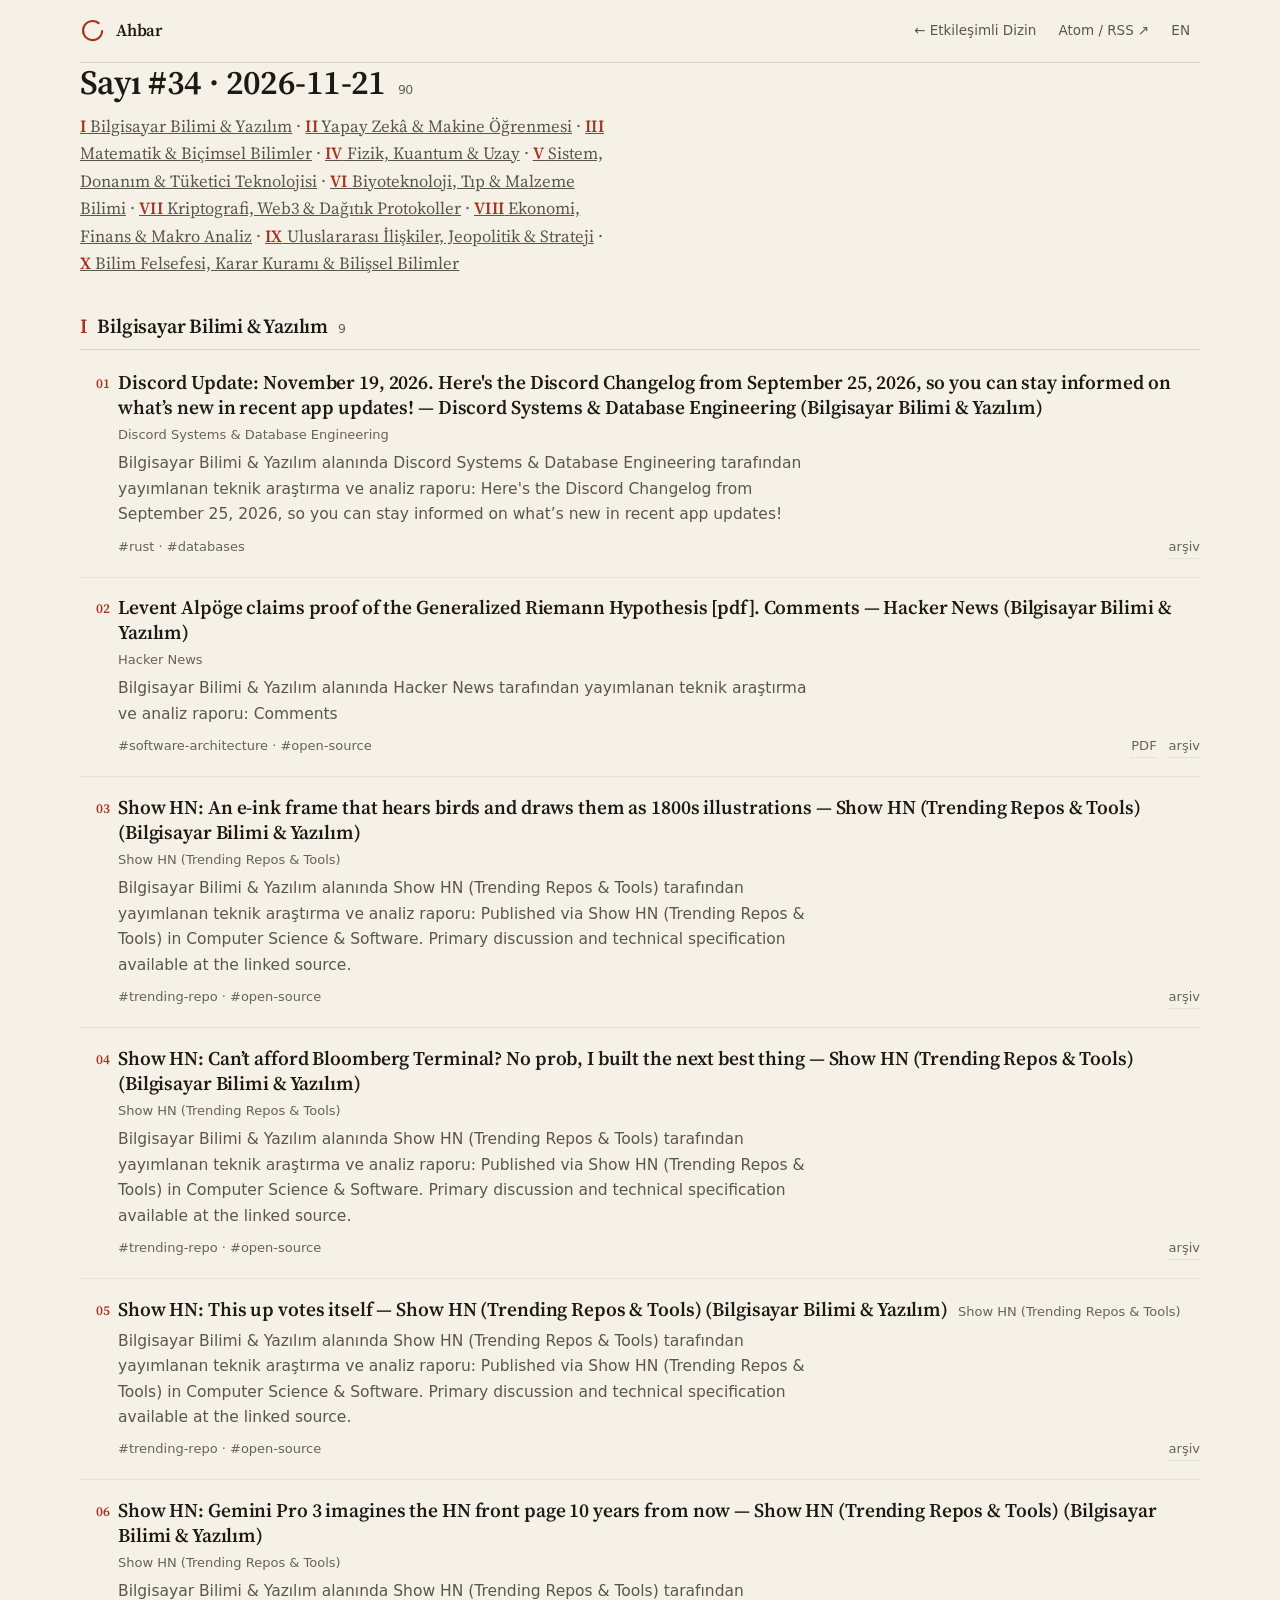
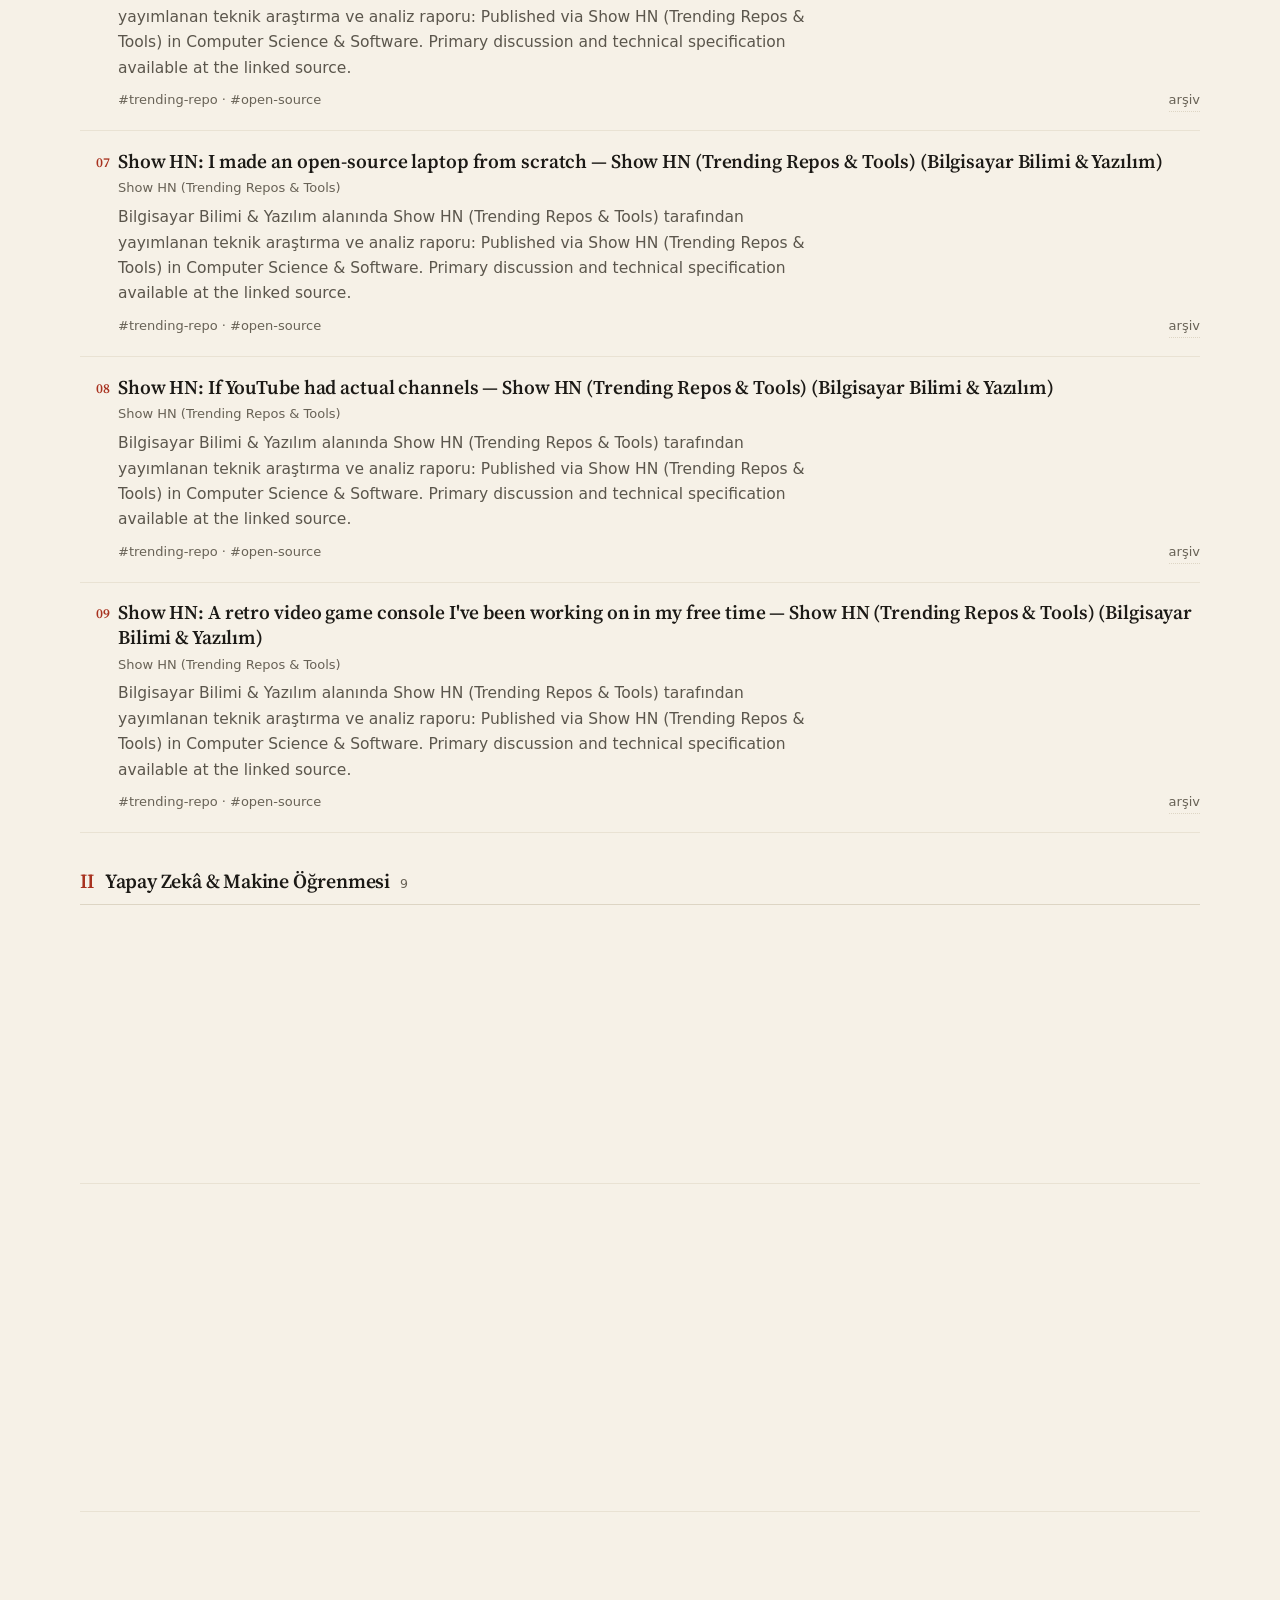
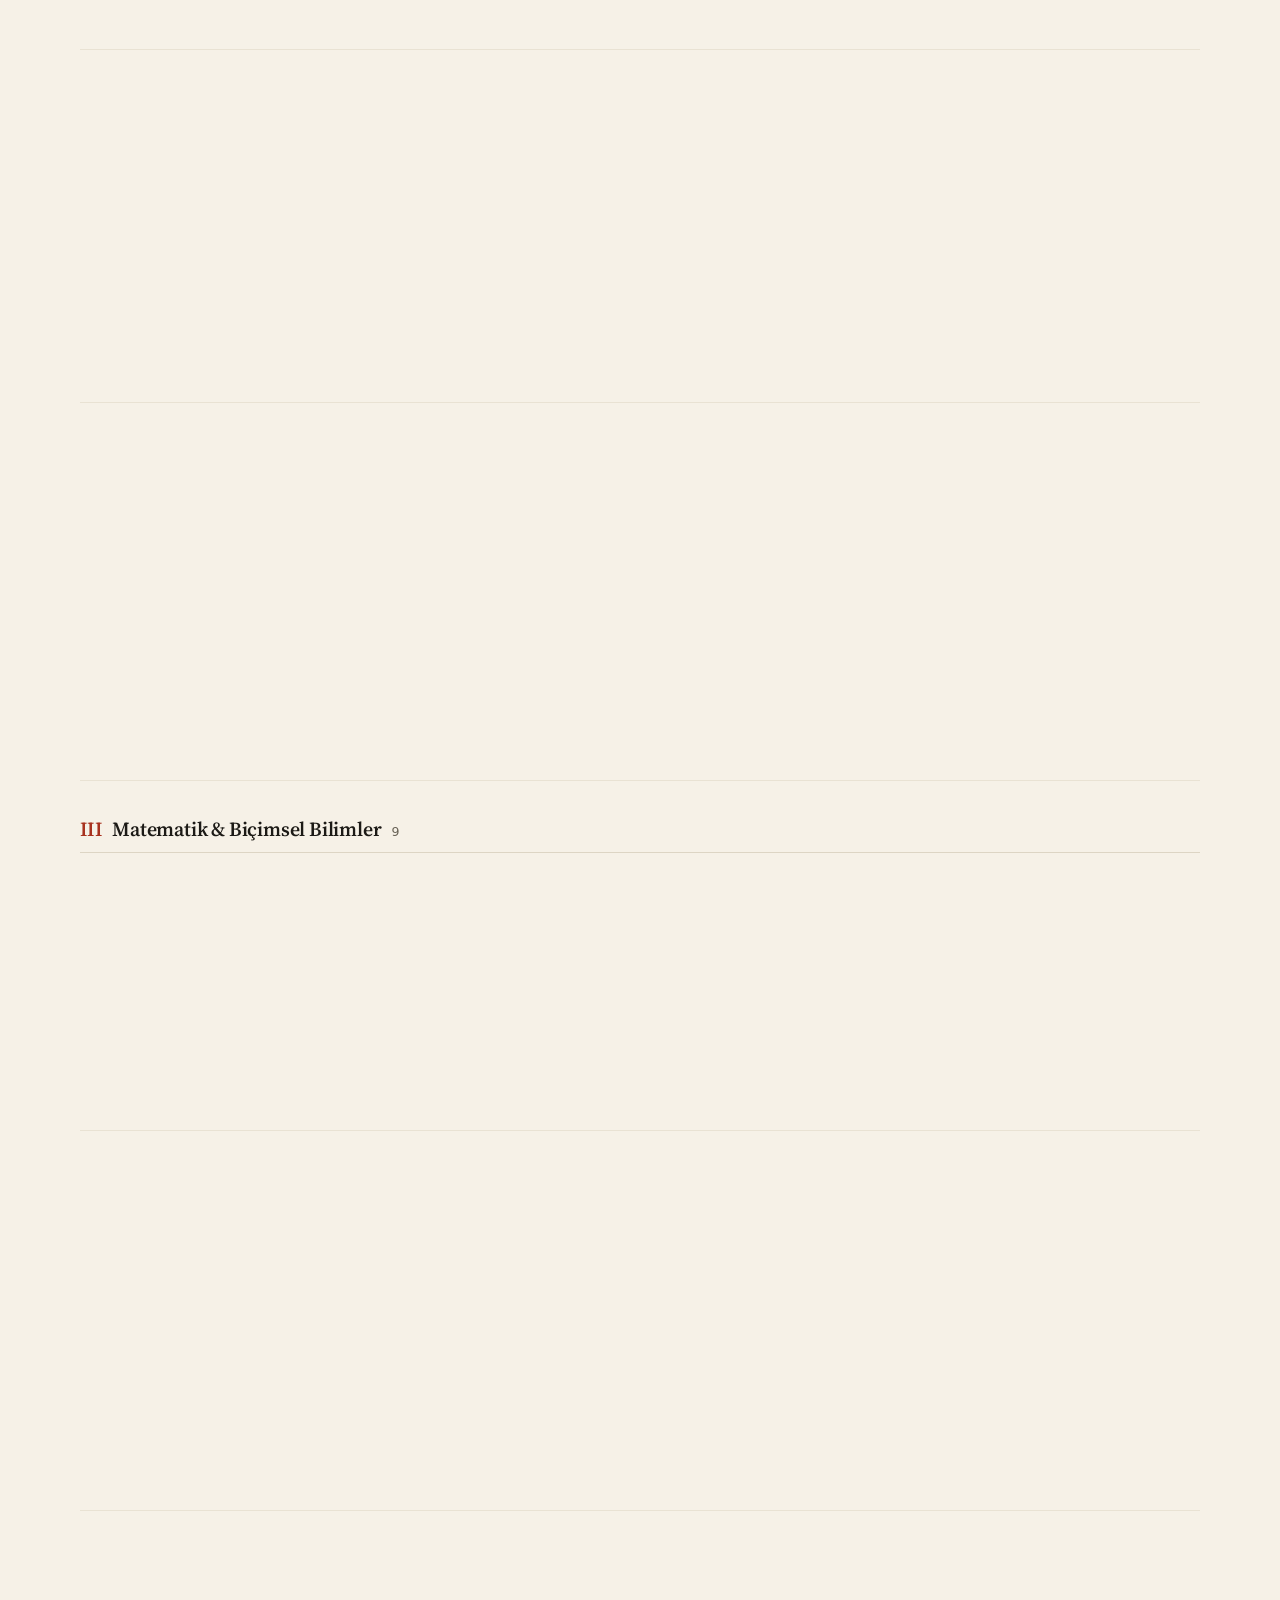
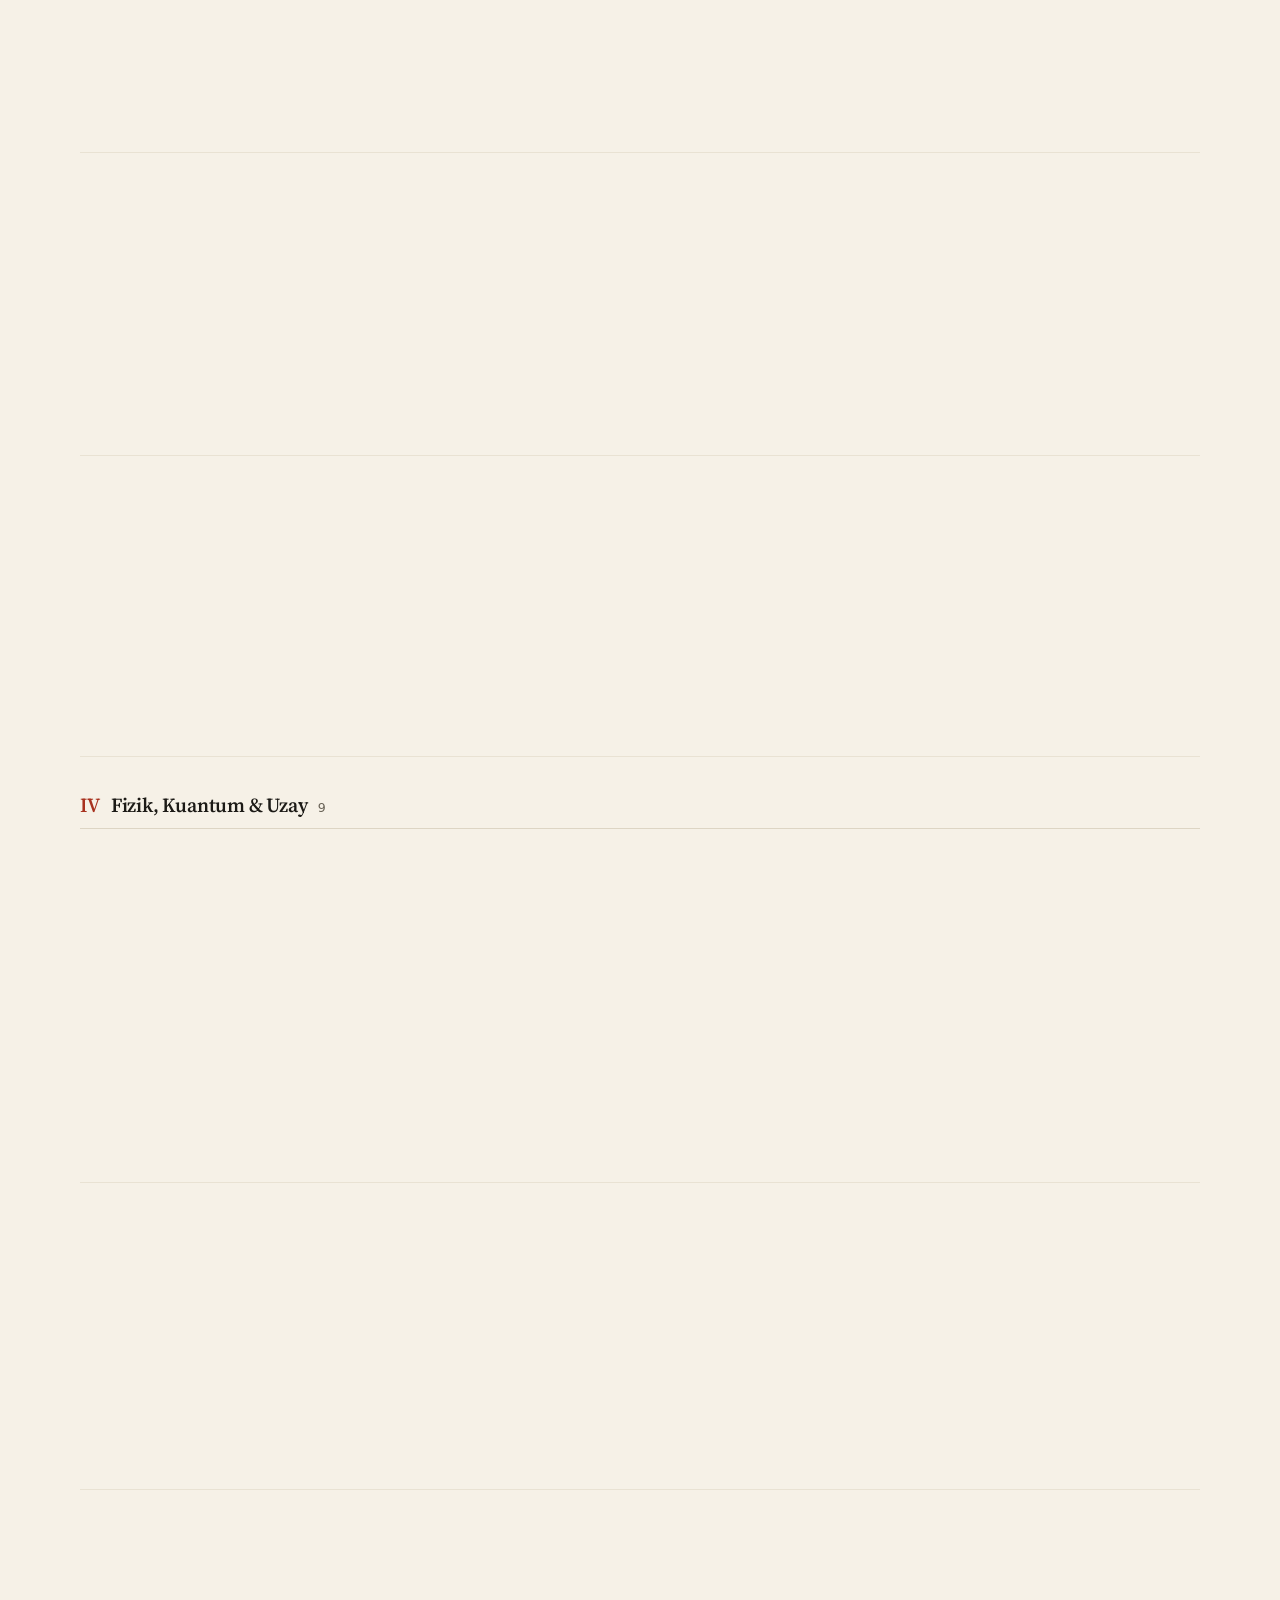
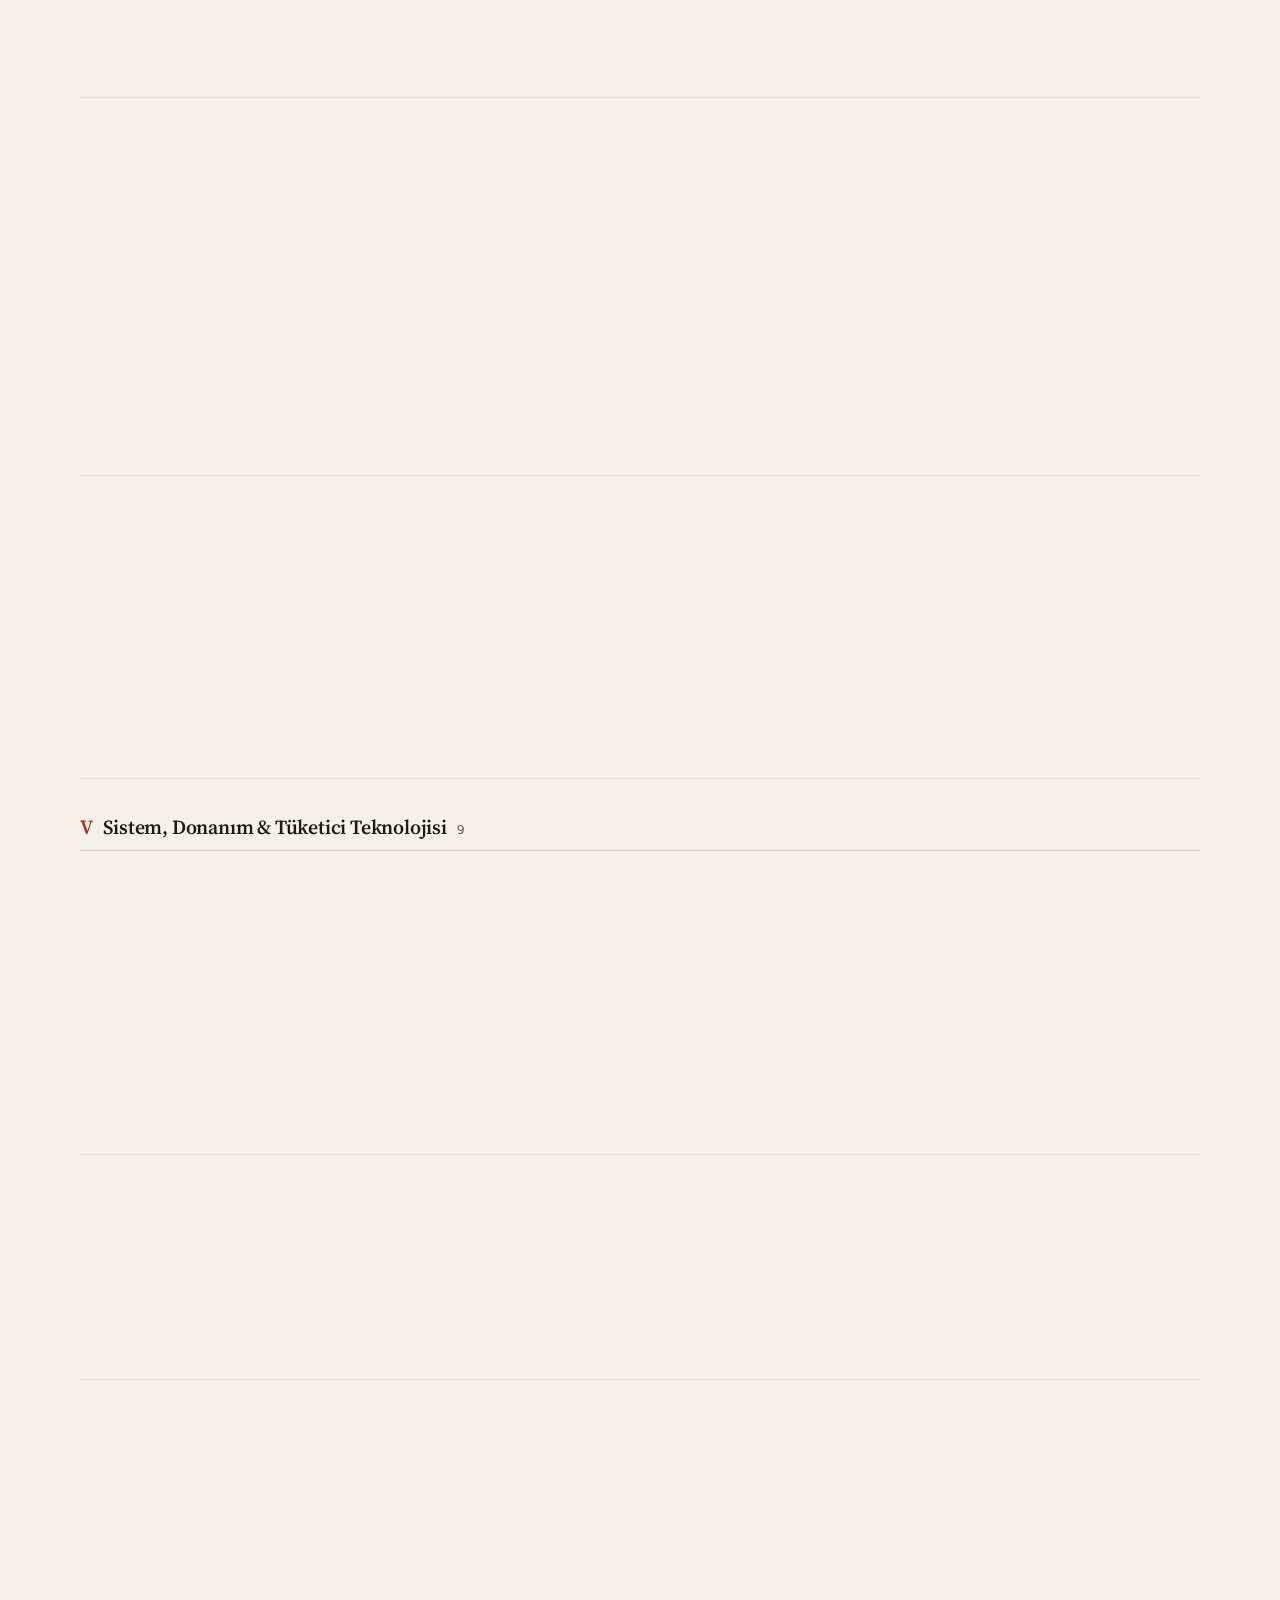
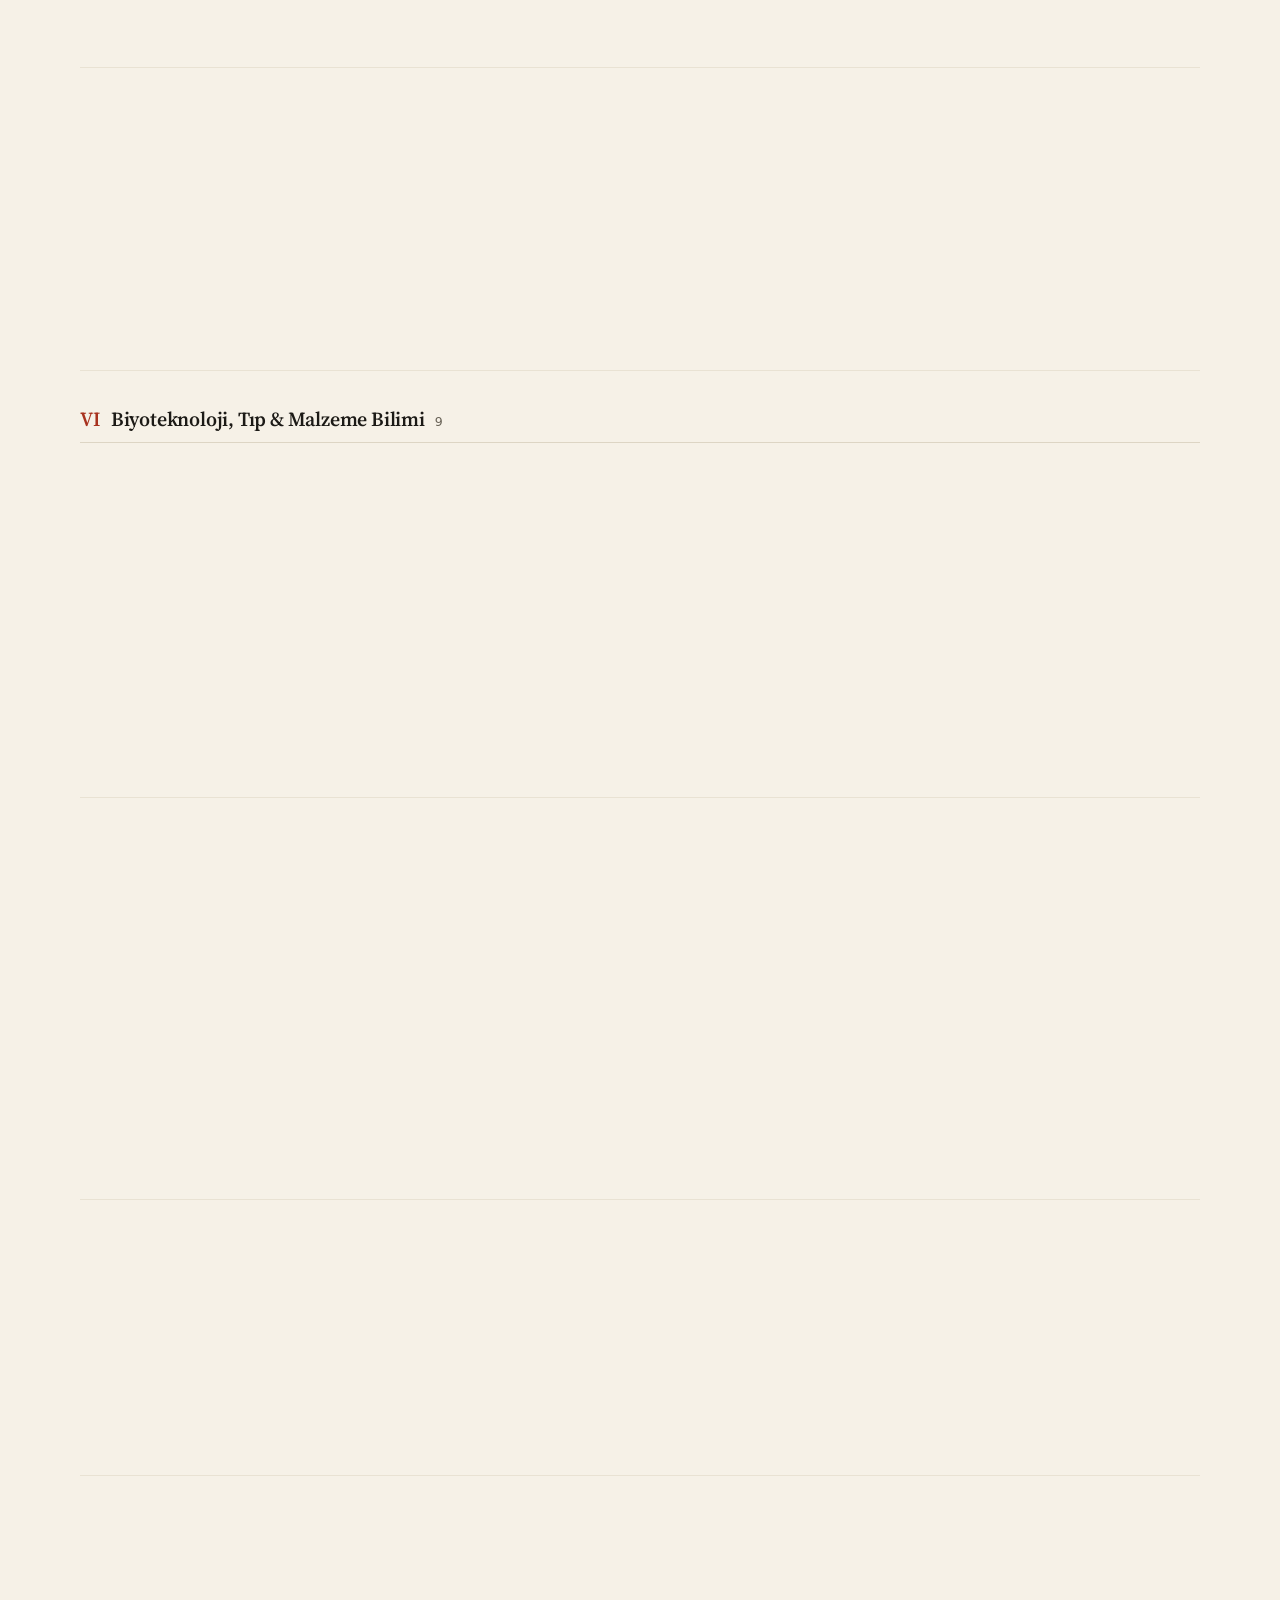
==== commit 0b7578f7: "chore(issue): publish daily dispatch for 2026-11-21" ====
--- a/k/index.html
+++ b/k/index.html
@@ -4,7 +4,7 @@
 <meta charset="utf-8">
 <meta name="viewport" content="width=device-width, initial-scale=1">
 <meta http-equiv="Content-Security-Policy" content="default-src 'none'; style-src 'self' 'unsafe-inline'; img-src 'self' data:; font-src 'self'; object-src 'none'; base-uri 'none'">
-<title>Ahbar — Sayı #33 (2026-11-20) · Düz Metin Dizini</title>
+<title>Ahbar — Sayı #34 (2026-11-21) · Düz Metin Dizini</title>
 <link rel="stylesheet" href="../style.css">
 </head>
 <body class="calm static">
@@ -20,13 +20,13 @@
 
 <main id="list">
 <div class="fieldpage">
-<h1 class="ph">Sayı #33 · 2026-11-20 <span class="n">90</span></h1>
+<h1 class="ph">Sayı #34 · 2026-11-21 <span class="n">90</span></h1>
 <p class="lede"><a href="#sec-cs"><span class="rn">I</span> Bilgisayar Bilimi &amp; Yazılım</a> · <a href="#sec-ai"><span class="rn">II</span> Yapay Zekâ &amp; Makine Öğrenmesi</a> · <a href="#sec-math"><span class="rn">III</span> Matematik &amp; Biçimsel Bilimler</a> · <a href="#sec-physics"><span class="rn">IV</span> Fizik, Kuantum &amp; Uzay</a> · <a href="#sec-systems"><span class="rn">V</span> Sistem, Donanım &amp; Tüketici Teknolojisi</a> · <a href="#sec-bio"><span class="rn">VI</span> Biyoteknoloji, Tıp &amp; Malzeme Bilimi</a> · <a href="#sec-crypto"><span class="rn">VII</span> Kriptografi, Web3 &amp; Dağıtık Protokoller</a> · <a href="#sec-econ"><span class="rn">VIII</span> Ekonomi, Finans &amp; Makro Analiz</a> · <a href="#sec-geopolitics"><span class="rn">IX</span> Uluslararası İlişkiler, Jeopolitik &amp; Strateji</a> · <a href="#sec-philosophy"><span class="rn">X</span> Bilim Felsefesi, Karar Kuramı &amp; Bilişsel Bilimler</a></p>
 <section id="sec-cs">
 <h2 class="sh"><span class="rn">I</span> Bilgisayar Bilimi &amp; Yazılım <span class="n">9</span></h2>
 <div class="recs">
-<article class="rec"><div class="no">01</div><div class="rb"><div class="nm"><a class="name" href="https://www.postgresql.org/docs/release/19.0/" target="_blank" rel="noopener">PostgreSQL 19 — Hacker News (Bilgisayar Bilimi &amp; Yazılım)</a> <span class="host">Hacker News</span></div><p class="desc">Bilgisayar Bilimi &amp; Yazılım alanında Hacker News tarafından yayımlanan teknik araştırma ve analiz raporu: PostgreSQL 19 Released Most years PostgreSQL ships a new release in September, but this year&#39;s release came two months later thanks mainly to the flurry of issues that the PostgreSQL team needed to address as part of the ongoing AI-reported vulnerability apocalypse. This release was definitely worth the wait. My favorite new feature is this one: For applications that send reads to standbys, PostgreSQL 19 adds &quot;read-your-writes&quot; consistency with the new WAIT FOR LSN command.</p><div class="mt"><span class="itags">#software-architecture · #open-source · #databases</span><span class="meta"><a class="arch" href="https://web.archive.org/web/*/https://www.postgresql.org/docs/release/19.0/" target="_blank" rel="noopener">arşiv</a></span></div></div></article>
-<article class="rec"><div class="no">02</div><div class="rb"><div class="nm"><a class="name" href="https://discord.com/blog/discord-update-november-19-2026" target="_blank" rel="noopener">Discord Update: November 19, 2026. Here&#39;s the Discord Changelog from September 25, 2026, so you can stay informed on what’s new in recent app updates! — Discord Systems &amp; Database Engineering (Bilgisayar Bilimi &amp; Yazılım)</a> <span class="host">Discord Systems &amp; Database Engineering</span></div><p class="desc">Bilgisayar Bilimi &amp; Yazılım alanında Discord Systems &amp; Database Engineering tarafından yayımlanan teknik araştırma ve analiz raporu: Here&#39;s the Discord Changelog from September 25, 2026, so you can stay informed on what’s new in recent app updates!</p><div class="mt"><span class="itags">#rust · #databases</span><span class="meta"><a class="arch" href="https://web.archive.org/web/*/https://discord.com/blog/discord-update-november-19-2026" target="_blank" rel="noopener">arşiv</a></span></div></div></article>
+<article class="rec"><div class="no">01</div><div class="rb"><div class="nm"><a class="name" href="https://discord.com/blog/discord-update-november-19-2026" target="_blank" rel="noopener">Discord Update: November 19, 2026. Here&#39;s the Discord Changelog from September 25, 2026, so you can stay informed on what’s new in recent app updates! — Discord Systems &amp; Database Engineering (Bilgisayar Bilimi &amp; Yazılım)</a> <span class="host">Discord Systems &amp; Database Engineering</span></div><p class="desc">Bilgisayar Bilimi &amp; Yazılım alanında Discord Systems &amp; Database Engineering tarafından yayımlanan teknik araştırma ve analiz raporu: Here&#39;s the Discord Changelog from September 25, 2026, so you can stay informed on what’s new in recent app updates!</p><div class="mt"><span class="itags">#rust · #databases</span><span class="meta"><a class="arch" href="https://web.archive.org/web/*/https://discord.com/blog/discord-update-november-19-2026" target="_blank" rel="noopener">arşiv</a></span></div></div></article>
+<article class="rec"><div class="no">02</div><div class="rb"><div class="nm"><a class="name" href="https://alpo.ge/remark.pdf" target="_blank" rel="noopener">Levent Alpöge claims proof of the Generalized Riemann Hypothesis [pdf]. Comments — Hacker News (Bilgisayar Bilimi &amp; Yazılım)</a> <span class="host">Hacker News</span></div><p class="desc">Bilgisayar Bilimi &amp; Yazılım alanında Hacker News tarafından yayımlanan teknik araştırma ve analiz raporu: Comments</p><div class="mt"><span class="itags">#software-architecture · #open-source</span><span class="meta"><a class="arch" href="https://alpo.ge/remark.pdf" target="_blank" rel="noopener">PDF</a><a class="arch" href="https://web.archive.org/web/*/https://alpo.ge/remark.pdf" target="_blank" rel="noopener">arşiv</a></span></div></div></article>
 <article class="rec"><div class="no">03</div><div class="rb"><div class="nm"><a class="name" href="https://github.com/arnegiacomo/fugleramme" target="_blank" rel="noopener">Show HN: An e-ink frame that hears birds and draws them as 1800s illustrations — Show HN (Trending Repos &amp; Tools) (Bilgisayar Bilimi &amp; Yazılım)</a> <span class="host">Show HN (Trending Repos &amp; Tools)</span></div><p class="desc">Bilgisayar Bilimi &amp; Yazılım alanında Show HN (Trending Repos &amp; Tools) tarafından yayımlanan teknik araştırma ve analiz raporu: Published via Show HN (Trending Repos &amp; Tools) in Computer Science &amp; Software. Primary discussion and technical specification available at the linked source.</p><div class="mt"><span class="itags">#trending-repo · #open-source</span><span class="meta"><a class="arch" href="https://web.archive.org/web/*/https://github.com/arnegiacomo/fugleramme" target="_blank" rel="noopener">arşiv</a></span></div></div></article>
 <article class="rec"><div class="no">04</div><div class="rb"><div class="nm"><a class="name" href="https://github.com/DidierRLopes/GamestonkTerminal" target="_blank" rel="noopener">Show HN: Can’t afford Bloomberg Terminal? No prob, I built the next best thing — Show HN (Trending Repos &amp; Tools) (Bilgisayar Bilimi &amp; Yazılım)</a> <span class="host">Show HN (Trending Repos &amp; Tools)</span></div><p class="desc">Bilgisayar Bilimi &amp; Yazılım alanında Show HN (Trending Repos &amp; Tools) tarafından yayımlanan teknik araştırma ve analiz raporu: Published via Show HN (Trending Repos &amp; Tools) in Computer Science &amp; Software. Primary discussion and technical specification available at the linked source.</p><div class="mt"><span class="itags">#trending-repo · #open-source</span><span class="meta"><a class="arch" href="https://web.archive.org/web/*/https://github.com/DidierRLopes/GamestonkTerminal" target="_blank" rel="noopener">arşiv</a></span></div></div></article>
 <article class="rec"><div class="no">05</div><div class="rb"><div class="nm"><a class="name" href="http://news.ycombinator.com/vote?for=3742902&amp;dir=up&amp;whence=%6e%65%77%65%73%74" target="_blank" rel="noopener">Show HN: This up votes itself — Show HN (Trending Repos &amp; Tools) (Bilgisayar Bilimi &amp; Yazılım)</a> <span class="host">Show HN (Trending Repos &amp; Tools)</span></div><p class="desc">Bilgisayar Bilimi &amp; Yazılım alanında Show HN (Trending Repos &amp; Tools) tarafından yayımlanan teknik araştırma ve analiz raporu: Published via Show HN (Trending Repos &amp; Tools) in Computer Science &amp; Software. Primary discussion and technical specification available at the linked source.</p><div class="mt"><span class="itags">#trending-repo · #open-source</span><span class="meta"><a class="arch" href="https://web.archive.org/web/*/http://news.ycombinator.com/vote?for=3742902&amp;dir=up&amp;whence=%6e%65%77%65%73%74" target="_blank" rel="noopener">arşiv</a></span></div></div></article>
@@ -39,15 +39,15 @@
 <section id="sec-ai">
 <h2 class="sh"><span class="rn">II</span> Yapay Zekâ &amp; Makine Öğrenmesi <span class="n">9</span></h2>
 <div class="recs">
-<article class="rec"><div class="no">10</div><div class="rb"><div class="nm"><a class="name" href="https://arxiv.org/abs/2611.26629" target="_blank" rel="noopener">Posterior Matching Distillation — Hugging Face Daily Papers (Yapay Zekâ &amp; Makine Öğrenmesi)</a> <span class="host">Hugging Face Daily Papers</span></div><p class="desc">Yapay Zekâ &amp; Makine Öğrenmesi alanında Hugging Face Daily Papers tarafından yayımlanan hakemli/ön-baskı araştırma makalesi: Diffusion distillation accelerates image and video generation by compressing a pretrained teacher&#39;s iterative sampling process into a few network evaluations. Distribution-based methods achieve this by matching the student&#39;s output distribution to the teacher&#39;s. This matching is often driven by reverse-KL objectives, whose mode-seeking bias favors dominant teacher modes at the expense of diversity across samples.</p><div class="mt"><span class="itags">#llm · #open-weights · #clean-tech · #computer-vision</span><span class="meta"><a class="arch" href="https://arxiv.org/pdf/2611.26629.pdf" target="_blank" rel="noopener">PDF</a><a class="arch" href="https://web.archive.org/web/*/https://arxiv.org/abs/2611.26629" target="_blank" rel="noopener">arşiv</a></span></div></div></article>
-<article class="rec"><div class="no">11</div><div class="rb"><div class="nm"><a class="name" href="https://arxiv.org/abs/2611.26603" target="_blank" rel="noopener">Depth Pro 2: Sharp and Temporally Consistent Metric Monocular Depth. We present Depth Pro 2, an approach to estimating dense metric depth for images and video at full resolution. — Hugging Face Daily Papers (Yapay Zekâ &amp; Makine Öğrenmesi)</a> <span class="host">Hugging Face Daily Papers</span></div><p class="desc">Yapay Zekâ &amp; Makine Öğrenmesi alanında Hugging Face Daily Papers tarafından yayımlanan hakemli/ön-baskı araştırma makalesi: We present Depth Pro 2, an approach to estimating dense metric depth for images and video at full resolution. By analyzing prior methods for monocular depth estimation, we find that they commonly trade off temporal consistency and boundary sharpness: multi-frame methods favor consistency, single-frame methods favor sharpness. To overcome this trade-off, we train a single, scalable network that processes both images and video and predicts depth maps at native resolution.</p><div class="mt"><span class="itags">#llm · #open-weights</span><span class="meta"><a class="arch" href="https://arxiv.org/pdf/2611.26603.pdf" target="_blank" rel="noopener">PDF</a><a class="arch" href="https://web.archive.org/web/*/https://arxiv.org/abs/2611.26603" target="_blank" rel="noopener">arşiv</a></span></div></div></article>
-<article class="rec"><div class="no">12</div><div class="rb"><div class="nm"><a class="name" href="https://arxiv.org/abs/2611.26444" target="_blank" rel="noopener">Mind2Act World: A Diagnostic Benchmark for Embodied Mind, Physical Action, and Mind-Action Composition in Robotic Manipulation — Hugging Face Daily Papers (Yapay Zekâ &amp; Makine Öğrenmesi)</a> <span class="host">Hugging Face Daily Papers</span></div><p class="desc">Yapay Zekâ &amp; Makine Öğrenmesi alanında Hugging Face Daily Papers tarafından yayımlanan hakemli/ön-baskı araştırma makalesi: Embodied intelligence aims to let robots perform complex physical tasks with human-like adaptability and reliability, which requires three complementary capabilities: history-based cognitive reasoning, precise and timely physical execution, and the composition of reasoning and execution through environmental feedback. Yet existing benchmarks either evaluate reasoning and execution within the same tasks or assess them separately without their composition, so they reveal little about whether a failure comes from reasoning, execution, or their composition. We introduce Mind2Act World, a diagnostic benchmark of 30 simulated manipulation tasks from five real-world application domains.</p><div class="mt"><span class="itags">#llm · #open-weights · #agents · #robotics</span><span class="meta"><a class="arch" href="https://arxiv.org/pdf/2611.26444.pdf" target="_blank" rel="noopener">PDF</a><a class="arch" href="https://web.archive.org/web/*/https://arxiv.org/abs/2611.26444" target="_blank" rel="noopener">arşiv</a></span></div></div></article>
-<article class="rec"><div class="no">13</div><div class="rb"><div class="nm"><a class="name" href="https://arxiv.org/abs/2611.26590" target="_blank" rel="noopener">Probing the &quot;Conscious&quot; Mind: Selective Access and Global Workspace in Vision-Language Models — Hugging Face Daily Papers (Yapay Zekâ &amp; Makine Öğrenmesi)</a> <span class="host">Hugging Face Daily Papers</span></div><p class="desc">Yapay Zekâ &amp; Makine Öğrenmesi alanında Hugging Face Daily Papers tarafından yayımlanan hakemli/ön-baskı araştırma makalesi: Vision-language models (VLMs) integrate visual and textual information, but their outputs do not reveal internal concept representations. Global workspace theory (GWT) proposes that information is selected from parallel brain processes, integrated in a shared workspace, and made available to specialised processes. We introduce the Multimodal Concept Lens (MC-Lens), a multimodal Jacobian lens, to study these functions in VLM concept processing.</p><div class="mt"><span class="itags">#llm · #open-weights</span><span class="meta"><a class="arch" href="https://arxiv.org/pdf/2611.26590.pdf" target="_blank" rel="noopener">PDF</a><a class="arch" href="https://web.archive.org/web/*/https://arxiv.org/abs/2611.26590" target="_blank" rel="noopener">arşiv</a></span></div></div></article>
-<article class="rec"><div class="no">14</div><div class="rb"><div class="nm"><a class="name" href="https://arxiv.org/abs/2611.26107" target="_blank" rel="noopener">HiUni: Harmonizing Understanding and Generation in Shared Visual Space. Unified multimodal models aim to support visual understanding and generation within a single framework. — Hugging Face Daily Papers (Yapay Zekâ &amp; Makine Öğrenmesi)</a> <span class="host">Hugging Face Daily Papers</span></div><p class="desc">Yapay Zekâ &amp; Makine Öğrenmesi alanında Hugging Face Daily Papers tarafından yayımlanan hakemli/ön-baskı araştırma makalesi: Unified multimodal models aim to support visual understanding and generation within a single framework. However, prevailing approaches often separate their visual representations or backbone computation to accommodate the different requirements of these two tasks, which limits the degree of unification. In this paper, we present HiUni, which revisits this design choice and explores whether a pretrained vision language model can be directly extended into a unified model with extensive parameter sharing.</p><div class="mt"><span class="itags">#llm · #open-weights · #clean-tech · #computer-vision</span><span class="meta"><a class="arch" href="https://arxiv.org/pdf/2611.26107.pdf" target="_blank" rel="noopener">PDF</a><a class="arch" href="https://web.archive.org/web/*/https://arxiv.org/abs/2611.26107" target="_blank" rel="noopener">arşiv</a></span></div></div></article>
-<article class="rec"><div class="no">15</div><div class="rb"><div class="nm"><a class="name" href="https://arxiv.org/abs/2611.26414" target="_blank" rel="noopener">ZeroVLN: Learning to Navigate without Supervised Fine-Tuning of the VLM Brain — Hugging Face Daily Papers (Yapay Zekâ &amp; Makine Öğrenmesi)</a> <span class="host">Hugging Face Daily Papers</span></div><p class="desc">Yapay Zekâ &amp; Makine Öğrenmesi alanında Hugging Face Daily Papers tarafından yayımlanan hakemli/ön-baskı araştırma makalesi: Representative vision-language navigation (VLN) methods typically couple a vision-language model (VLM) brain with a learnable action head and fine-tune the VLM brain on navigation-domain data to predict geometric goals. However, such adaptation can substantially alter base VLM weights and degrade general visual capabilities. We introduce ZeroVLN, a slow-fast navigation framework that achieves effective navigation with zero navigation-domain SFT of the VLM brain.</p><div class="mt"><span class="itags">#llm · #open-weights · #agents · #reinforcement-learning</span><span class="meta"><a class="arch" href="https://arxiv.org/pdf/2611.26414.pdf" target="_blank" rel="noopener">PDF</a><a class="arch" href="https://web.archive.org/web/*/https://arxiv.org/abs/2611.26414" target="_blank" rel="noopener">arşiv</a></span></div></div></article>
-<article class="rec"><div class="no">16</div><div class="rb"><div class="nm"><a class="name" href="https://arxiv.org/abs/2611.26298" target="_blank" rel="noopener">DailySafe: Benchmarking Dynamic Safety Awareness in Everyday Multi-Turn Multimodal Interactions — Hugging Face Daily Papers (Yapay Zekâ &amp; Makine Öğrenmesi)</a> <span class="host">Hugging Face Daily Papers</span></div><p class="desc">Yapay Zekâ &amp; Makine Öğrenmesi alanında Hugging Face Daily Papers tarafından yayımlanan hakemli/ön-baskı araştırma makalesi: As multimodal large language models (MLLMs) become increasingly integrated into everyday life, their ability to provide safe and reliable assistance in realistic daily activities remains insufficiently explored. Existing safety benchmarks primarily focus on isolated harmful requests or adversarial scenarios, overlooking the safety risks that may arise as ordinary tasks unfold. In practice, users pursue legitimate goals through multi-turn, multimodal interactions, where seemingly benign requests may become safety-critical when considered alongside earlier actions and visual observations.</p><div class="mt"><span class="itags">#llm · #open-weights</span><span class="meta"><a class="arch" href="https://arxiv.org/pdf/2611.26298.pdf" target="_blank" rel="noopener">PDF</a><a class="arch" href="https://web.archive.org/web/*/https://arxiv.org/abs/2611.26298" target="_blank" rel="noopener">arşiv</a></span></div></div></article>
-<article class="rec"><div class="no">17</div><div class="rb"><div class="nm"><a class="name" href="https://arxiv.org/abs/2611.24193" target="_blank" rel="noopener">WM^MLLM: Turning MLLMs into World Models — Hugging Face Daily Papers (Yapay Zekâ &amp; Makine Öğrenmesi)</a> <span class="host">Hugging Face Daily Papers</span></div><p class="desc">Yapay Zekâ &amp; Makine Öğrenmesi alanında Hugging Face Daily Papers tarafından yayımlanan hakemli/ön-baskı araştırma makalesi: Video world models keep the world in the context of a generator, so a revisit is synthesized again and earlier edits can drift or disappear. We present WM^MLLM, the first interactive world model built on multimodal large language models (MLLMs), for persistent, editable world generation from a single image. WM^MLLM keeps the world state outside every generator, as a panorama with a revision history, and lets the MLLMs write it: they turn each request into operations on this state, select where a local edit is written, and check every candidate before it becomes the next state.</p><div class="mt"><span class="itags">#llm · #open-weights</span><span class="meta"><a class="arch" href="https://arxiv.org/pdf/2611.24193.pdf" target="_blank" rel="noopener">PDF</a><a class="arch" href="https://web.archive.org/web/*/https://arxiv.org/abs/2611.24193" target="_blank" rel="noopener">arşiv</a></span></div></div></article>
-<article class="rec"><div class="no">18</div><div class="rb"><div class="nm"><a class="name" href="https://arxiv.org/abs/2611.26510" target="_blank" rel="noopener">AutoMaster: Autonomous Post-Training by Making the Same Model a Better Teacher — Hugging Face Daily Papers (Yapay Zekâ &amp; Makine Öğrenmesi)</a> <span class="host">Hugging Face Daily Papers</span></div><p class="desc">Yapay Zekâ &amp; Makine Öğrenmesi alanında Hugging Face Daily Papers tarafından yayımlanan hakemli/ön-baskı araştırma makalesi: Task success alone does not specify which behaviors post-training should reinforce. Even successful teacher trajectories can contain unsupported assumptions, unproductive repetition, or superficial verification. We propose Skill-FT (Skill-Guided Fine-Tuning), which uses natural-language skills to suppress undesirable habits and elicit underrepresented effective behaviors during teacher rollouts, then fine-tunes a target model on the resulting trajectories.</p><div class="mt"><span class="itags">#llm · #open-weights · #agents</span><span class="meta"><a class="arch" href="https://arxiv.org/pdf/2611.26510.pdf" target="_blank" rel="noopener">PDF</a><a class="arch" href="https://web.archive.org/web/*/https://arxiv.org/abs/2611.26510" target="_blank" rel="noopener">arşiv</a></span></div></div></article>
+<article class="rec"><div class="no">10</div><div class="rb"><div class="nm"><a class="name" href="https://arxiv.org/abs/2611.21885" target="_blank" rel="noopener">Language Models Can Rewrite Their Own Weights — Hacker News (Yapay Zekâ &amp; Makine Öğrenmesi)</a> <span class="host">Hacker News</span></div><p class="desc">Yapay Zekâ &amp; Makine Öğrenmesi alanında Hacker News tarafından yayımlanan hakemli/ön-baskı araştırma makalesi: Language models are trained once, frozen and deployed: improving one again takes another training run, and a prompt, a scaffold or extra computation at inference is gone once the task ends. A frontier model has been shown to edit the weights of a much smaller one. We ask whether a model can rewrite its own weights to make itself better, and find that it can, by its own reasoning, with no gradients and no training; we call this self-rewriting.</p><div class="mt"><span class="itags">#software-architecture · #open-source</span><span class="meta"><a class="arch" href="https://arxiv.org/pdf/2611.21885.pdf" target="_blank" rel="noopener">PDF</a><a class="arch" href="https://web.archive.org/web/*/https://arxiv.org/abs/2611.21885" target="_blank" rel="noopener">arşiv</a></span></div></div></article>
+<article class="rec"><div class="no">11</div><div class="rb"><div class="nm"><a class="name" href="https://arxiv.org/abs/2611.26590" target="_blank" rel="noopener">Probing the &quot;Conscious&quot; Mind: Selective Access and Global Workspace in Vision-Language Models — Hugging Face Daily Papers (Yapay Zekâ &amp; Makine Öğrenmesi)</a> <span class="host">Hugging Face Daily Papers</span></div><p class="desc">Yapay Zekâ &amp; Makine Öğrenmesi alanında Hugging Face Daily Papers tarafından yayımlanan hakemli/ön-baskı araştırma makalesi: Vision-language models (VLMs) integrate visual and textual information, but their outputs do not reveal internal concept representations. Global workspace theory (GWT) proposes that information is selected from parallel brain processes, integrated in a shared workspace, and made available to specialised processes. We introduce the Multimodal Concept Lens (MC-Lens), a multimodal Jacobian lens, to study these functions in VLM concept processing.</p><div class="mt"><span class="itags">#llm · #open-weights</span><span class="meta"><a class="arch" href="https://arxiv.org/pdf/2611.26590.pdf" target="_blank" rel="noopener">PDF</a><a class="arch" href="https://web.archive.org/web/*/https://arxiv.org/abs/2611.26590" target="_blank" rel="noopener">arşiv</a></span></div></div></article>
+<article class="rec"><div class="no">12</div><div class="rb"><div class="nm"><a class="name" href="https://arxiv.org/abs/2611.26107" target="_blank" rel="noopener">HiUni: Harmonizing Understanding and Generation in Shared Visual Space. Unified multimodal models aim to support visual understanding and generation within a single framework. — Hugging Face Daily Papers (Yapay Zekâ &amp; Makine Öğrenmesi)</a> <span class="host">Hugging Face Daily Papers</span></div><p class="desc">Yapay Zekâ &amp; Makine Öğrenmesi alanında Hugging Face Daily Papers tarafından yayımlanan hakemli/ön-baskı araştırma makalesi: Unified multimodal models aim to support visual understanding and generation within a single framework. However, prevailing approaches often separate their visual representations or backbone computation to accommodate the different requirements of these two tasks, which limits the degree of unification. In this paper, we present HiUni, which revisits this design choice and explores whether a pretrained vision language model can be directly extended into a unified model with extensive parameter sharing.</p><div class="mt"><span class="itags">#llm · #open-weights · #clean-tech · #computer-vision</span><span class="meta"><a class="arch" href="https://arxiv.org/pdf/2611.26107.pdf" target="_blank" rel="noopener">PDF</a><a class="arch" href="https://web.archive.org/web/*/https://arxiv.org/abs/2611.26107" target="_blank" rel="noopener">arşiv</a></span></div></div></article>
+<article class="rec"><div class="no">13</div><div class="rb"><div class="nm"><a class="name" href="https://arxiv.org/abs/2611.26627" target="_blank" rel="noopener">RL Post-Training in Diffusion Transformers Is Activation Steering — Hugging Face Daily Papers (Yapay Zekâ &amp; Makine Öğrenmesi)</a> <span class="host">Hugging Face Daily Papers</span></div><p class="desc">Yapay Zekâ &amp; Makine Öğrenmesi alanında Hugging Face Daily Papers tarafından yayımlanan hakemli/ön-baskı araştırma makalesi: Reinforcement learning (RL) post-training substantially improves the visual quality, text rendering, and compositional accuracy of diffusion transformers. Because capabilities such as rendering requested text or composing multiple objects are inherently prompt-dependent, a natural hypothesis is that improving them requires learning complex, input-dependent transformations. To isolate how much of these gains an input-independent shift explains, we probe each RL-tuned model with a deliberately simple parameterization: a fixed set of steering vectors added to the block outputs of the frozen base model.</p><div class="mt"><span class="itags">#llm · #open-weights · #clean-tech · #computer-vision</span><span class="meta"><a class="arch" href="https://arxiv.org/pdf/2611.26627.pdf" target="_blank" rel="noopener">PDF</a><a class="arch" href="https://web.archive.org/web/*/https://arxiv.org/abs/2611.26627" target="_blank" rel="noopener">arşiv</a></span></div></div></article>
+<article class="rec"><div class="no">14</div><div class="rb"><div class="nm"><a class="name" href="https://arxiv.org/abs/2611.26617" target="_blank" rel="noopener">One Prior, Two Dynamics: Repurposing Video Diffusion Transformers for Self-Supervised Latent Action Learning — Hugging Face Daily Papers (Yapay Zekâ &amp; Makine Öğrenmesi)</a> <span class="host">Hugging Face Daily Papers</span></div><p class="desc">Yapay Zekâ &amp; Makine Öğrenmesi alanında Hugging Face Daily Papers tarafından yayımlanan hakemli/ön-baskı araştırma makalesi: Videos reveal how the world changes, but rarely the actions that cause those changes. Latent action learning recovers such supervision from visual transitions, yet often learns the underlying dynamics largely from scratch. We ask whether a pretrained video generator can instead provide the prior for both inverse and forward dynamics.</p><div class="mt"><span class="itags">#llm · #open-weights · #clean-tech · #computer-vision</span><span class="meta"><a class="arch" href="https://arxiv.org/pdf/2611.26617.pdf" target="_blank" rel="noopener">PDF</a><a class="arch" href="https://web.archive.org/web/*/https://arxiv.org/abs/2611.26617" target="_blank" rel="noopener">arşiv</a></span></div></div></article>
+<article class="rec"><div class="no">15</div><div class="rb"><div class="nm"><a class="name" href="https://arxiv.org/abs/2611.26540" target="_blank" rel="noopener">AURA: AUdio-dRiven streaming Avatar — Hugging Face Daily Papers (Yapay Zekâ &amp; Makine Öğrenmesi)</a> <span class="host">Hugging Face Daily Papers</span></div><p class="desc">Yapay Zekâ &amp; Makine Öğrenmesi alanında Hugging Face Daily Papers tarafından yayımlanan hakemli/ön-baskı araştırma makalesi: Current audio-driven video diffusion models can synthesize realistic talking-head videos but generally require dozens of diffusion denoising steps over multi-second video chunks, making them unsuitable for streaming applications such as voice assistants and virtual avatars, where low-latency and online causal generation are required properties. AURA generates video chunk by chunk with a rolling KV cache, requiring only the audio of the current chunk to start generating, rather than a multi-second audio look-ahead like bidirectional models. It comes in two sizes: AURA 1.3B streams 576p video in real time on a single GPU (20.7 fps for a 16 Hz playback rate), making it suited to interactive avatar applications, and AURA 5B streams 720p video at 9.7 fps.</p><div class="mt"><span class="itags">#llm · #open-weights · #clean-tech · #computer-vision</span><span class="meta"><a class="arch" href="https://arxiv.org/pdf/2611.26540.pdf" target="_blank" rel="noopener">PDF</a><a class="arch" href="https://web.archive.org/web/*/https://arxiv.org/abs/2611.26540" target="_blank" rel="noopener">arşiv</a></span></div></div></article>
+<article class="rec"><div class="no">16</div><div class="rb"><div class="nm"><a class="name" href="https://arxiv.org/abs/2611.26286" target="_blank" rel="noopener">Twice-Told Critiques: Claim-Level Homogenization of Peer Review in the LLM Era — Hugging Face Daily Papers (Yapay Zekâ &amp; Makine Öğrenmesi)</a> <span class="host">Hugging Face Daily Papers</span></div><p class="desc">Yapay Zekâ &amp; Makine Öğrenmesi alanında Hugging Face Daily Papers tarafından yayımlanan hakemli/ön-baskı araştırma makalesi: Peer review relies on several readers finding different problems. We measure critique overlap in conference and journal reviews. At ICLR, measured overlap rose from 12.0% in 2026 to 21.3% in 2027, in reviews from the same stage of the review process, with year-on-year rises at NeurIPS, ICML and the F1000 and PLOS journals.</p><div class="mt"><span class="itags">#llm · #open-weights</span><span class="meta"><a class="arch" href="https://arxiv.org/pdf/2611.26286.pdf" target="_blank" rel="noopener">PDF</a><a class="arch" href="https://web.archive.org/web/*/https://arxiv.org/abs/2611.26286" target="_blank" rel="noopener">arşiv</a></span></div></div></article>
+<article class="rec"><div class="no">17</div><div class="rb"><div class="nm"><a class="name" href="https://arxiv.org/abs/2611.25279" target="_blank" rel="noopener">Accord: Universal Online Metric Localization and Dense Mapping from one Camera and an IMU — Hugging Face Daily Papers (Yapay Zekâ &amp; Makine Öğrenmesi)</a> <span class="host">Hugging Face Daily Papers</span></div><p class="desc">Yapay Zekâ &amp; Makine Öğrenmesi alanında Hugging Face Daily Papers tarafından yayımlanan hakemli/ön-baskı araştırma makalesi: Dense metric mapping from a single camera and IMU remains challenging: visual-inertial odometry (VIO) provides metric motion but sparse geometry, whereas feed-forward depth models predict dense structure without ensuring metric scale. We present Accord, which constructs an accurate online dense metric map from any camera with an IMU. A VIO filter publishes metric poses, a depth foundation model conditioned on them predicts depth for short keyframe windows, and a factor graph fuses the resulting submaps.</p><div class="mt"><span class="itags">#llm · #open-weights · #combinatorics · #infosec</span><span class="meta"><a class="arch" href="https://arxiv.org/pdf/2611.25279.pdf" target="_blank" rel="noopener">PDF</a><a class="arch" href="https://web.archive.org/web/*/https://arxiv.org/abs/2611.25279" target="_blank" rel="noopener">arşiv</a></span></div></div></article>
+<article class="rec"><div class="no">18</div><div class="rb"><div class="nm"><a class="name" href="https://arxiv.org/abs/2611.26232" target="_blank" rel="noopener">Time Series Structure Learning with Local Causal Parent Discovery — Hugging Face Daily Papers (Yapay Zekâ &amp; Makine Öğrenmesi)</a> <span class="host">Hugging Face Daily Papers</span></div><p class="desc">Yapay Zekâ &amp; Makine Öğrenmesi alanında Hugging Face Daily Papers tarafından yayımlanan hakemli/ön-baskı araştırma makalesi: Learning and inference on time series can pose significant statistical challenges, including autocorrelated observations, distribution shift over time, and the curse of dimensionality. These challenges complicate the practical application of causal discovery algorithms, which already suffer from high computational and sample complexity in the general case. To mitigate these issues, this work introduces Iterative Temporal Parent Discovery (ITPD): a sound and complete constraint-based procedure for causal structure learning on multivariate time series with causal nonstationarity.</p><div class="mt"><span class="itags">#llm · #open-weights · #combinatorics · #infosec</span><span class="meta"><a class="arch" href="https://arxiv.org/pdf/2611.26232.pdf" target="_blank" rel="noopener">PDF</a><a class="arch" href="https://web.archive.org/web/*/https://arxiv.org/abs/2611.26232" target="_blank" rel="noopener">arşiv</a></span></div></div></article>
 </div>
 </section>
 <section id="sec-math">
@@ -59,9 +59,9 @@
 <article class="rec"><div class="no">22</div><div class="rb"><div class="nm"><a class="name" href="https://arxiv.org/abs/2611.26568v1" target="_blank" rel="noopener">Optimal Control in Pairs Trading with Negative-Power Utility — arXiv Analysis, PDEs &amp; Probability (AP, PR, NA, OC) (Matematik &amp; Biçimsel Bilimler)</a> <span class="host">arXiv Analysis, PDEs &amp; Probability (AP, PR, NA, OC)</span></div><p class="desc">Matematik &amp; Biçimsel Bilimler alanında arXiv Analysis, PDEs &amp; Probability (AP, PR, NA, OC) tarafından yayımlanan hakemli/ön-baskı araştırma makalesi: We solve a finite-horizon consumption and investment problem in a pairs trading model with an Ornstein-Uhlenbeck spread and utility <math display="inline" class="m"><mrow>U(x)=-x<sup>-γ</sup></mrow></math>, <math display="inline" class="m"><mrow>γ&gt;0</mrow></math>. Linearizing the Hamilton-Jacobi-Bellman equation gives explicit formulas for the value function and the optimal feedback control. A budget inequality and concavity verify optimality over all admissible strategies with nonnegative wealth on every finite horizon, without Novikov&#39;s condition.</p><div class="mt"><span class="itags">#analysis-pde · #probability-stats · #quant-finance · #optimization</span><span class="meta"><a class="arch" href="https://arxiv.org/pdf/2611.26568v1.pdf" target="_blank" rel="noopener">PDF</a><a class="arch" href="https://web.archive.org/web/*/https://arxiv.org/abs/2611.26568v1" target="_blank" rel="noopener">arşiv</a></span></div></div></article>
 <article class="rec"><div class="no">23</div><div class="rb"><div class="nm"><a class="name" href="https://arxiv.org/abs/2611.26507v1" target="_blank" rel="noopener">Hereditary permutations for simple types revisited: A baby case for University Algebra — arXiv CS (PL, SE, DB, DC, DS) (Matematik &amp; Biçimsel Bilimler)</a> <span class="host">arXiv CS (PL, SE, DB, DC, DS)</span></div><p class="desc">Matematik &amp; Biçimsel Bilimler alanında arXiv CS (PL, SE, DB, DC, DS) tarafından yayımlanan hakemli/ön-baskı araştırma makalesi: It is a classical result that the definable isomorphisms of the simply typed lambda-calculus with function types are exactly the hereditary permutations, and that they are generated by <math display="inline" class="m"><mrow>A → B → C cong B → A → C</mrow></math> and congruence. We give a new proof of this result that stays inside beta-normal eta-long typed terms and uses no completeness theorem: an induction that descends through both components of an isomorphism at once. We then go one level up and prove a coherence theorem: two derivations of an isomorphism denote the same isomorphism if and only if they are equal modulo an explicit list of equations (groupoid laws, functoriality, involution, naturality and the braid equation), so these equations present the groupoid of isomorphisms, a hereditary version of the Coxeter presentation of the symmetric groups.</p><div class="mt"><span class="itags">#compilers · #distributed-systems · #logic</span><span class="meta"><a class="arch" href="https://arxiv.org/pdf/2611.26507v1.pdf" target="_blank" rel="noopener">PDF</a><a class="arch" href="https://web.archive.org/web/*/https://arxiv.org/abs/2611.26507v1" target="_blank" rel="noopener">arşiv</a></span></div></div></article>
 <article class="rec"><div class="no">24</div><div class="rb"><div class="nm"><a class="name" href="https://arxiv.org/abs/2611.26244v1" target="_blank" rel="noopener">Invariance and Expressiveness: Modal Variations. This contribution focuses on bisimulation invariance as the hallmark of modal model theory and of modal modelling. — arXiv CS (Formal Languages, Logic &amp; Verification) (Matematik &amp; Biçimsel Bilimler)</a> <span class="host">arXiv CS (Formal Languages, Logic &amp; Verification)</span></div><p class="desc">Matematik &amp; Biçimsel Bilimler alanında arXiv CS (Formal Languages, Logic &amp; Verification) tarafından yayımlanan hakemli/ön-baskı araştırma makalesi: This contribution focuses on bisimulation invariance as the hallmark of modal model theory and of modal modelling. It exemplifies traditional as well as more recent ramifications \&amp;\ extensions of classical results -- involving variant modes of bisimulation equivalence and matching modalities also beyond plain Kripke structures, and emphasising especially the technical challenges in finite model theory and other non-elementary settings. Main results to be discussed revolve about the theme of expressive completeness phenomena: beside expressive completeness under bisimulation invariance in relation to first-order background logics, in the style of van Benthem--Rosen characterisations, this also concerns maximality results under criteria form abstract model theory, in the style of Lindstroem theorems.</p><div class="mt"><span class="itags">#formal-proofs · #compilers · #logic</span><span class="meta"><a class="arch" href="https://arxiv.org/pdf/2611.26244v1.pdf" target="_blank" rel="noopener">PDF</a><a class="arch" href="https://web.archive.org/web/*/https://arxiv.org/abs/2611.26244v1" target="_blank" rel="noopener">arşiv</a></span></div></div></article>
-<article class="rec"><div class="no">25</div><div class="rb"><div class="nm"><a class="name" href="https://terrytao.wordpress.com/2026/11/13/introducing-mathhelm-a-place-to-discuss-ai-generated-papers/" target="_blank" rel="noopener">Introducing MathHelm: A Place to discuss AI-generated papers. [This is a guest post by the MathHelm scientific committee, whose membership is listed at the bottom of this post. — What&#39;s New (Terence Tao) (Matematik &amp; Biçimsel Bilimler)</a> <span class="host">What&apos;s New (Terence Tao)</span></div><p class="desc">Matematik &amp; Biçimsel Bilimler alanında What&#39;s New (Terence Tao) tarafından yayımlanan teknik araştırma ve analiz raporu: [This is a guest post by the MathHelm scientific committee, whose membership is listed at the bottom of this post. -T.] Mathematics depends on our regular conversations with colleagues and with the wider public. They help us share ideas, deepen our collective understanding, see where the field stands, and decide what to explore next.</p><div class="mt"><span class="itags">#analysis-pde · #formal-proofs</span><span class="meta"><a class="arch" href="https://web.archive.org/web/*/https://terrytao.wordpress.com/2026/11/13/introducing-mathhelm-a-place-to-discuss-ai-generated-papers/" target="_blank" rel="noopener">arşiv</a></span></div></div></article>
-<article class="rec"><div class="no">26</div><div class="rb"><div class="nm"><a class="name" href="https://terrytao.wordpress.com/2026/11/12/247a-notes-4-weighted-estimates-and-pseudodifferential-operators/" target="_blank" rel="noopener">247A, Notes 4: Weighted estimates and pseudodifferential operators — What&#39;s New (Terence Tao) (Matematik &amp; Biçimsel Bilimler)</a> <span class="host">What&apos;s New (Terence Tao)</span></div><p class="desc">Matematik &amp; Biçimsel Bilimler alanında What&#39;s New (Terence Tao) tarafından yayımlanan teknik araştırma ve analiz raporu: — 1. Weighted inequalities — In the previous notes we have taken a linear or sublinear operator on a measure space and established mapping properties, such as These estimates reveal information about how the height and width of is controlled by the height and width of . However, these estimates do not indicate where the […]</p><div class="mt"><span class="itags">#analysis-pde · #formal-proofs</span><span class="meta"><a class="arch" href="https://web.archive.org/web/*/https://terrytao.wordpress.com/2026/11/12/247a-notes-4-weighted-estimates-and-pseudodifferential-operators/" target="_blank" rel="noopener">arşiv</a></span></div></div></article>
-<article class="rec"><div class="no">27</div><div class="rb"><div class="nm"><a class="name" href="https://terrytao.wordpress.com/2026/11/11/lean-grimoire/" target="_blank" rel="noopener">Lean Grimoire. Back in July, I started experimenting with using modern coding agents to build a number of mathematical visualization applets. — What&#39;s New (Terence Tao) (Matematik &amp; Biçimsel Bilimler)</a> <span class="host">What&apos;s New (Terence Tao)</span></div><p class="desc">Matematik &amp; Biçimsel Bilimler alanında What&#39;s New (Terence Tao) tarafından yayımlanan teknik araştırma ve analiz raporu: Back in July, I started experimenting with using modern coding agents to build a number of mathematical visualization applets. With the extremely hectic events of the last few months, I had to set those projects aside; but I recently found a bit of time to work on one such project that I had started back […]</p><div class="mt"><span class="itags">#analysis-pde · #formal-proofs · #logic · #agents</span><span class="meta"><a class="arch" href="https://web.archive.org/web/*/https://terrytao.wordpress.com/2026/11/11/lean-grimoire/" target="_blank" rel="noopener">arşiv</a></span></div></div></article>
+<article class="rec"><div class="no">25</div><div class="rb"><div class="nm"><a class="name" href="https://terrytao.wordpress.com/2026/11/20/postdoc-positions-at-the-columbia-data-science-institute/" target="_blank" rel="noopener">Postdoc positions at the Columbia Data Science Institute — What&#39;s New (Terence Tao) (Matematik &amp; Biçimsel Bilimler)</a> <span class="host">What&apos;s New (Terence Tao)</span></div><p class="desc">Matematik &amp; Biçimsel Bilimler alanında What&#39;s New (Terence Tao) tarafından yayımlanan teknik araştırma ve analiz raporu: [This is a guest post by Ivan Corwin – T.] Dear colleagues, I am writing to encourage applications to the Columbia Data Science Institute’s postdoc program, for those interested in being involved in Columbia’s AI and Mathematical Foundations research activities. See the (Fun)damental AI &amp; Math description here for some activity in spring 2026 and here […]</p><div class="mt"><span class="itags">#analysis-pde · #formal-proofs</span><span class="meta"><a class="arch" href="https://web.archive.org/web/*/https://terrytao.wordpress.com/2026/11/20/postdoc-positions-at-the-columbia-data-science-institute/" target="_blank" rel="noopener">arşiv</a></span></div></div></article>
+<article class="rec"><div class="no">26</div><div class="rb"><div class="nm"><a class="name" href="https://terrytao.wordpress.com/2026/11/13/introducing-mathhelm-a-place-to-discuss-ai-generated-papers/" target="_blank" rel="noopener">Introducing MathHelm: A Place to discuss AI-generated papers. [This is a guest post by the MathHelm scientific committee, whose membership is listed at the bottom of this post. — What&#39;s New (Terence Tao) (Matematik &amp; Biçimsel Bilimler)</a> <span class="host">What&apos;s New (Terence Tao)</span></div><p class="desc">Matematik &amp; Biçimsel Bilimler alanında What&#39;s New (Terence Tao) tarafından yayımlanan teknik araştırma ve analiz raporu: [This is a guest post by the MathHelm scientific committee, whose membership is listed at the bottom of this post. -T.] Mathematics depends on our regular conversations with colleagues and with the wider public. They help us share ideas, deepen our collective understanding, see where the field stands, and decide what to explore next.</p><div class="mt"><span class="itags">#analysis-pde · #formal-proofs</span><span class="meta"><a class="arch" href="https://web.archive.org/web/*/https://terrytao.wordpress.com/2026/11/13/introducing-mathhelm-a-place-to-discuss-ai-generated-papers/" target="_blank" rel="noopener">arşiv</a></span></div></div></article>
+<article class="rec"><div class="no">27</div><div class="rb"><div class="nm"><a class="name" href="https://terrytao.wordpress.com/2026/11/12/247a-notes-4-weighted-estimates-and-pseudodifferential-operators/" target="_blank" rel="noopener">247A, Notes 4: Weighted estimates and pseudodifferential operators — What&#39;s New (Terence Tao) (Matematik &amp; Biçimsel Bilimler)</a> <span class="host">What&apos;s New (Terence Tao)</span></div><p class="desc">Matematik &amp; Biçimsel Bilimler alanında What&#39;s New (Terence Tao) tarafından yayımlanan teknik araştırma ve analiz raporu: — 1. Weighted inequalities — In the previous notes we have taken a linear or sublinear operator on a measure space and established mapping properties, such as These estimates reveal information about how the height and width of is controlled by the height and width of . However, these estimates do not indicate where the […]</p><div class="mt"><span class="itags">#analysis-pde · #formal-proofs</span><span class="meta"><a class="arch" href="https://web.archive.org/web/*/https://terrytao.wordpress.com/2026/11/12/247a-notes-4-weighted-estimates-and-pseudodifferential-operators/" target="_blank" rel="noopener">arşiv</a></span></div></div></article>
 </div>
 </section>
 <section id="sec-physics">
@@ -81,15 +81,15 @@
 <section id="sec-systems">
 <h2 class="sh"><span class="rn">V</span> Sistem, Donanım &amp; Tüketici Teknolojisi <span class="n">9</span></h2>
 <div class="recs">
-<article class="rec"><div class="no">37</div><div class="rb"><div class="nm"><a class="name" href="https://github.com/openssl/openssl/pull/33652" target="_blank" rel="noopener">OpenSSL: Buffer overflow in EVP_EncodeBlock() (CVE-2026-121481, CVSS 9.8) — Hacker News (Sistem, Donanım &amp; Tüketici Teknolojisi)</a> <span class="host">Hacker News</span></div><p class="desc">Sistem, Donanım &amp; Tüketici Teknolojisi alanında Hacker News tarafından yayımlanan teknik araştırma ve analiz raporu: Published via Hacker News in Systems, Hardware &amp; Applied Tech. Primary discussion and technical specification available at the linked source.</p><div class="mt"><span class="itags">#software-architecture · #open-source</span><span class="meta"><a class="arch" href="https://web.archive.org/web/*/https://github.com/openssl/openssl/pull/33652" target="_blank" rel="noopener">arşiv</a></span></div></div></article>
-<article class="rec"><div class="no">38</div><div class="rb"><div class="nm"><a class="name" href="https://lwn.net/Articles/1108551/" target="_blank" rel="noopener">Security updates for Thursday — LWN.net (Linux &amp; Kernel Engineering) (Sistem, Donanım &amp; Tüketici Teknolojisi)</a> <span class="host">LWN.net (Linux &amp; Kernel Engineering)</span></div><p class="desc">Sistem, Donanım &amp; Tüketici Teknolojisi alanında LWN.net (Linux &amp; Kernel Engineering) tarafından yayımlanan teknik araştırma ve analiz raporu: Security updates have been issued by AlmaLinux (.NET 10.0, .NET 11.0, .NET 8.0, .NET 9.0, bind, bind9.18, buildah, c-ares, cjose, cockpit, cockpit-files, cockpit-machines, cockpit-podman, containernetworking-plugins, crun, delve, dhcp, dogtag-pki, dovecot, dpdk, edk2, emacs, environment-modules, expat, fetchmail, firefox, flatpak, flatpak-builder, freerdp, gcc, gcc-toolset-15-gcc, gcc-toolset-16-gcc, git-lfs, glib2,…</p><div class="mt"><span class="itags">#kernel-os · #performance · #combinatorics</span><span class="meta"><a class="arch" href="https://web.archive.org/web/*/https://lwn.net/Articles/1108551/" target="_blank" rel="noopener">arşiv</a></span></div></div></article>
-<article class="rec"><div class="no">39</div><div class="rb"><div class="nm"><a class="name" href="https://chipsandcheese.com/p/hot-chips-2026-intels-crescent-island" target="_blank" rel="noopener">Hot Chips 2026: Intel’s Crescent Island. All about making things affordable — Chips and Cheese (Microarchitecture Deep-Dives) (Sistem, Donanım &amp; Tüketici Teknolojisi)</a> <span class="host">Chips and Cheese (Microarchitecture Deep-Dives)</span></div><p class="desc">Sistem, Donanım &amp; Tüketici Teknolojisi alanında Chips and Cheese (Microarchitecture Deep-Dives) tarafından yayımlanan teknik araştırma ve analiz raporu: All about making things affordable</p><div class="mt"><span class="itags">#computer-architecture · #semiconductors</span><span class="meta"><a class="arch" href="https://web.archive.org/web/*/https://chipsandcheese.com/p/hot-chips-2026-intels-crescent-island" target="_blank" rel="noopener">arşiv</a></span></div></div></article>
-<article class="rec"><div class="no">40</div><div class="rb"><div class="nm"><a class="name" href="http://www.brendangregg.com/blog//2025-05-01/doom-gpu-flame-graphs.html" target="_blank" rel="noopener">Doom GPU Flame Graphs — Brendan Gregg (Systems Performance &amp; eBPF) (Sistem, Donanım &amp; Tüketici Teknolojisi)</a> <span class="host">Brendan Gregg (Systems Performance &amp; eBPF)</span></div><p class="desc">Sistem, Donanım &amp; Tüketici Teknolojisi alanında Brendan Gregg (Systems Performance &amp; eBPF) tarafından yayımlanan teknik araştırma ve analiz raporu: Imagine halving the resource costs of AI and what that could mean for the planet and the industry -- based on extreme estimates such savings could reduce the total US power usage by over 10% by 2030 1 . At Intel we&#39;ve been creating a new analyzer tool to help reduce AI costs called AI Flame Graphs : a visualization that shows an AI accelerator or GPU hardware profile along with the full software stack, based on my CPU flame graphs . Our first version is available to customers in the Intel Tiber AI Cloud as a preview for the Intel Data Center GPU Max Series (previously called Ponte Vecchio).</p><div class="mt"><span class="itags">#kernel-os · #performance · #compilers · #combinatorics</span><span class="meta"><a class="arch" href="https://web.archive.org/web/*/http://www.brendangregg.com/blog//2025-05-01/doom-gpu-flame-graphs.html" target="_blank" rel="noopener">arşiv</a></span></div></div></article>
-<article class="rec"><div class="no">41</div><div class="rb"><div class="nm"><a class="name" href="https://arstechnica.com/security/2026/11/vulnerability-that-lets-hackers-ssh-into-linux-devices-is-under-active-exploitation/" target="_blank" rel="noopener">Vulnerability that lets hackers SSH into Linux devices is under active exploitation — Ars Technica (Applied Tech &amp; Hardware) (Sistem, Donanım &amp; Tüketici Teknolojisi)</a> <span class="host">Ars Technica (Applied Tech &amp; Hardware)</span></div><p class="desc">Sistem, Donanım &amp; Tüketici Teknolojisi alanında Ars Technica (Applied Tech &amp; Hardware) tarafından yayımlanan teknik araştırma ve analiz raporu: Certain configurations of Alpine are affected. Other distros may be as well.</p><div class="mt"><span class="itags">#consumer-tech · #hardware · #semiconductors · #infosec</span><span class="meta"><a class="arch" href="https://web.archive.org/web/*/https://arstechnica.com/security/2026/11/vulnerability-that-lets-hackers-ssh-into-linux-devices-is-under-active-exploitation/" target="_blank" rel="noopener">arşiv</a></span></div></div></article>
-<article class="rec"><div class="no">42</div><div class="rb"><div class="nm"><a class="name" href="https://arxiv.org/abs/2611.26134v1" target="_blank" rel="noopener">RouterWeave: A Unified Observation Layer for Cross-Platform Activity Analysis via Home Routers — arXiv Systems &amp; Architecture (cs.OS, cs.AR, cs.NI, cs.PF) (Sistem, Donanım &amp; Tüketici Teknolojisi)</a> <span class="host">arXiv Systems &amp; Architecture (cs.OS, cs.AR, cs.NI, cs.PF)</span></div><p class="desc">Sistem, Donanım &amp; Tüketici Teknolojisi alanında arXiv Systems &amp; Architecture (cs.OS, cs.AR, cs.NI, cs.PF) tarafından yayımlanan hakemli/ön-baskı araştırma makalesi: Smart homes bring together devices from different operating systems and vendor ecosystems, but each platform reports activity only for the devices and features it supports, leaving gaps in household-wide activity monitoring. Interoperability standards such as Matter and software integrations connect and control supported devices, yet vendor restrictions and licensing barriers limit access to their data, while hardware constraints hinder integration. Our key insight is that encrypted network traffic provides complementary evidence of activity across platform boundaries.</p><div class="mt"><span class="itags">#computer-architecture · #kernel-os · #networking</span><span class="meta"><a class="arch" href="https://arxiv.org/pdf/2611.26134v1.pdf" target="_blank" rel="noopener">PDF</a><a class="arch" href="https://web.archive.org/web/*/https://arxiv.org/abs/2611.26134v1" target="_blank" rel="noopener">arşiv</a></span></div></div></article>
-<article class="rec"><div class="no">43</div><div class="rb"><div class="nm"><a class="name" href="https://blog.trailofbits.com/2026/10/14/package-managers-have-an-integrity-problem/" target="_blank" rel="noopener">Package managers have an integrity problem — Trail of Bits Security Research (Sistem, Donanım &amp; Tüketici Teknolojisi)</a> <span class="host">Trail of Bits Security Research</span></div><p class="desc">Sistem, Donanım &amp; Tüketici Teknolojisi alanında Trail of Bits Security Research tarafından yayımlanan teknik araştırma ve analiz raporu: I tested 25 of the most popular package managers to check whether they detect a compromised package repository injecting malicious code into legitimate packages. This code integrity problem could be solved using cryptographic hashes or signatures, but many package managers are still vulnerable to this threat. Of the 25 package managers reviewed 1 , fewer than half used lockfiles that checked for tampering by default, and only two verified the integrity of every package they downloaded.</p><div class="mt"><span class="itags">#infosec · #cryptography · #rust · #databases</span><span class="meta"><a class="arch" href="https://web.archive.org/web/*/https://blog.trailofbits.com/2026/10/14/package-managers-have-an-integrity-problem/" target="_blank" rel="noopener">arşiv</a></span></div></div></article>
-<article class="rec"><div class="no">44</div><div class="rb"><div class="nm"><a class="name" href="https://projectzero.google/2026/11/disclosure-policy.html" target="_blank" rel="noopener">Policy and Disclosure: 2026 Edition — Google Project Zero (Sistem, Donanım &amp; Tüketici Teknolojisi)</a> <span class="host">Google Project Zero</span></div><p class="desc">Sistem, Donanım &amp; Tüketici Teknolojisi alanında Google Project Zero tarafından yayımlanan teknik araştırma ve analiz raporu: Since 2021, Project Zero has followed a “90 + 30” vulnerability disclosure policy, allowing vendors up to 90 days to remediate a vulnerability plus an extra 30 days “soak time” for patch rollout. Our goal was to encourage faster patching and give vendors time to deliver patches to users. The advent of AI-assisted vulnerability discovery and exploitation has changed the threat landscape such that the vulnerability remediation timeline encouraged by our disclosure policy is clearly insufficient.</p><div class="mt"><span class="itags">#infosec · #kernel-os</span><span class="meta"><a class="arch" href="https://web.archive.org/web/*/https://projectzero.google/2026/11/disclosure-policy.html" target="_blank" rel="noopener">arşiv</a></span></div></div></article>
-<article class="rec"><div class="no">45</div><div class="rb"><div class="nm"><a class="name" href="https://projectzero.google/2026/10/fuzzing-v-AI.html" target="_blank" rel="noopener">Fuzzers vs. AI: Comparing Fuzzilli and BigSleep on JavaScript Engines — Google Project Zero (Sistem, Donanım &amp; Tüketici Teknolojisi)</a> <span class="host">Google Project Zero</span></div><p class="desc">Sistem, Donanım &amp; Tüketici Teknolojisi alanında Google Project Zero tarafından yayımlanan teknik araştırma ve analiz raporu: Summary Project Zero compared two automated tools used by Google to find vulnerabilities in Chrome’s JavaScript engine, V8, on a regular basis. Fuzzilli is a generative JavaScript engine fuzzer and BigSleep is an LLM-based bug finding system. In the past six months, BigSleep found more vulnerabilities than Fuzzilli (45 versus 37) with a 25% overlap in the specific bugs reported.</p><div class="mt"><span class="itags">#infosec · #kernel-os · #agents</span><span class="meta"><a class="arch" href="https://web.archive.org/web/*/https://projectzero.google/2026/10/fuzzing-v-AI.html" target="_blank" rel="noopener">arşiv</a></span></div></div></article>
+<article class="rec"><div class="no">37</div><div class="rb"><div class="nm"><a class="name" href="https://lwn.net/Articles/1108811/" target="_blank" rel="noopener">Security updates for Friday — LWN.net (Linux &amp; Kernel Engineering) (Sistem, Donanım &amp; Tüketici Teknolojisi)</a> <span class="host">LWN.net (Linux &amp; Kernel Engineering)</span></div><p class="desc">Sistem, Donanım &amp; Tüketici Teknolojisi alanında LWN.net (Linux &amp; Kernel Engineering) tarafından yayımlanan teknik araştırma ve analiz raporu: Security updates have been issued by AlmaLinux (bind9.18, bubblewrap, fence-agents, freerdp, grafana, grafana-pcp, gstreamer1-plugins-bad-free, jackson-core, jackson-databind, java-17-openjdk, java-21-openjdk, java-25-openjdk, kernel, kernel-rt, mysql8.4, mysql:8.4, qt5-qtbase, qt5-qtdeclarative, raptor2, resteasy, and sos), Debian (electrum, nginx, openjdk-17, pam-mysql, php8.2, and php8.4), Fedora (aws,…</p><div class="mt"><span class="itags">#kernel-os · #performance · #agents</span><span class="meta"><a class="arch" href="https://web.archive.org/web/*/https://lwn.net/Articles/1108811/" target="_blank" rel="noopener">arşiv</a></span></div></div></article>
+<article class="rec"><div class="no">38</div><div class="rb"><div class="nm"><a class="name" href="https://chipsandcheese.com/p/hot-chips-2026-intels-crescent-island" target="_blank" rel="noopener">Hot Chips 2026: Intel’s Crescent Island. All about making things affordable — Chips and Cheese (Microarchitecture Deep-Dives) (Sistem, Donanım &amp; Tüketici Teknolojisi)</a> <span class="host">Chips and Cheese (Microarchitecture Deep-Dives)</span></div><p class="desc">Sistem, Donanım &amp; Tüketici Teknolojisi alanında Chips and Cheese (Microarchitecture Deep-Dives) tarafından yayımlanan teknik araştırma ve analiz raporu: All about making things affordable</p><div class="mt"><span class="itags">#computer-architecture · #semiconductors</span><span class="meta"><a class="arch" href="https://web.archive.org/web/*/https://chipsandcheese.com/p/hot-chips-2026-intels-crescent-island" target="_blank" rel="noopener">arşiv</a></span></div></div></article>
+<article class="rec"><div class="no">39</div><div class="rb"><div class="nm"><a class="name" href="http://www.brendangregg.com/blog//2025-05-01/doom-gpu-flame-graphs.html" target="_blank" rel="noopener">Doom GPU Flame Graphs — Brendan Gregg (Systems Performance &amp; eBPF) (Sistem, Donanım &amp; Tüketici Teknolojisi)</a> <span class="host">Brendan Gregg (Systems Performance &amp; eBPF)</span></div><p class="desc">Sistem, Donanım &amp; Tüketici Teknolojisi alanında Brendan Gregg (Systems Performance &amp; eBPF) tarafından yayımlanan teknik araştırma ve analiz raporu: Imagine halving the resource costs of AI and what that could mean for the planet and the industry -- based on extreme estimates such savings could reduce the total US power usage by over 10% by 2030 1 . At Intel we&#39;ve been creating a new analyzer tool to help reduce AI costs called AI Flame Graphs : a visualization that shows an AI accelerator or GPU hardware profile along with the full software stack, based on my CPU flame graphs . Our first version is available to customers in the Intel Tiber AI Cloud as a preview for the Intel Data Center GPU Max Series (previously called Ponte Vecchio).</p><div class="mt"><span class="itags">#kernel-os · #performance · #compilers · #combinatorics</span><span class="meta"><a class="arch" href="https://web.archive.org/web/*/http://www.brendangregg.com/blog//2025-05-01/doom-gpu-flame-graphs.html" target="_blank" rel="noopener">arşiv</a></span></div></div></article>
+<article class="rec"><div class="no">40</div><div class="rb"><div class="nm"><a class="name" href="https://arstechnica.com/security/2026/11/vulnerability-that-lets-hackers-ssh-into-linux-devices-is-under-active-exploitation/" target="_blank" rel="noopener">Vulnerability that lets hackers SSH into Linux devices is under active exploitation — Ars Technica (Applied Tech &amp; Hardware) (Sistem, Donanım &amp; Tüketici Teknolojisi)</a> <span class="host">Ars Technica (Applied Tech &amp; Hardware)</span></div><p class="desc">Sistem, Donanım &amp; Tüketici Teknolojisi alanında Ars Technica (Applied Tech &amp; Hardware) tarafından yayımlanan teknik araştırma ve analiz raporu: Certain configurations of Alpine are affected. Other distros may be as well.</p><div class="mt"><span class="itags">#consumer-tech · #hardware · #semiconductors · #infosec</span><span class="meta"><a class="arch" href="https://web.archive.org/web/*/https://arstechnica.com/security/2026/11/vulnerability-that-lets-hackers-ssh-into-linux-devices-is-under-active-exploitation/" target="_blank" rel="noopener">arşiv</a></span></div></div></article>
+<article class="rec"><div class="no">41</div><div class="rb"><div class="nm"><a class="name" href="https://arxiv.org/abs/2611.26134v1" target="_blank" rel="noopener">RouterWeave: A Unified Observation Layer for Cross-Platform Activity Analysis via Home Routers — arXiv Systems &amp; Architecture (cs.OS, cs.AR, cs.NI, cs.PF) (Sistem, Donanım &amp; Tüketici Teknolojisi)</a> <span class="host">arXiv Systems &amp; Architecture (cs.OS, cs.AR, cs.NI, cs.PF)</span></div><p class="desc">Sistem, Donanım &amp; Tüketici Teknolojisi alanında arXiv Systems &amp; Architecture (cs.OS, cs.AR, cs.NI, cs.PF) tarafından yayımlanan hakemli/ön-baskı araştırma makalesi: Smart homes bring together devices from different operating systems and vendor ecosystems, but each platform reports activity only for the devices and features it supports, leaving gaps in household-wide activity monitoring. Interoperability standards such as Matter and software integrations connect and control supported devices, yet vendor restrictions and licensing barriers limit access to their data, while hardware constraints hinder integration. Our key insight is that encrypted network traffic provides complementary evidence of activity across platform boundaries.</p><div class="mt"><span class="itags">#computer-architecture · #kernel-os · #networking</span><span class="meta"><a class="arch" href="https://arxiv.org/pdf/2611.26134v1.pdf" target="_blank" rel="noopener">PDF</a><a class="arch" href="https://web.archive.org/web/*/https://arxiv.org/abs/2611.26134v1" target="_blank" rel="noopener">arşiv</a></span></div></div></article>
+<article class="rec"><div class="no">42</div><div class="rb"><div class="nm"><a class="name" href="https://blog.trailofbits.com/2026/10/14/package-managers-have-an-integrity-problem/" target="_blank" rel="noopener">Package managers have an integrity problem — Trail of Bits Security Research (Sistem, Donanım &amp; Tüketici Teknolojisi)</a> <span class="host">Trail of Bits Security Research</span></div><p class="desc">Sistem, Donanım &amp; Tüketici Teknolojisi alanında Trail of Bits Security Research tarafından yayımlanan teknik araştırma ve analiz raporu: I tested 25 of the most popular package managers to check whether they detect a compromised package repository injecting malicious code into legitimate packages. This code integrity problem could be solved using cryptographic hashes or signatures, but many package managers are still vulnerable to this threat. Of the 25 package managers reviewed 1 , fewer than half used lockfiles that checked for tampering by default, and only two verified the integrity of every package they downloaded.</p><div class="mt"><span class="itags">#infosec · #cryptography · #rust · #databases</span><span class="meta"><a class="arch" href="https://web.archive.org/web/*/https://blog.trailofbits.com/2026/10/14/package-managers-have-an-integrity-problem/" target="_blank" rel="noopener">arşiv</a></span></div></div></article>
+<article class="rec"><div class="no">43</div><div class="rb"><div class="nm"><a class="name" href="https://projectzero.google/2026/11/disclosure-policy.html" target="_blank" rel="noopener">Policy and Disclosure: 2026 Edition — Google Project Zero (Sistem, Donanım &amp; Tüketici Teknolojisi)</a> <span class="host">Google Project Zero</span></div><p class="desc">Sistem, Donanım &amp; Tüketici Teknolojisi alanında Google Project Zero tarafından yayımlanan teknik araştırma ve analiz raporu: Since 2021, Project Zero has followed a “90 + 30” vulnerability disclosure policy, allowing vendors up to 90 days to remediate a vulnerability plus an extra 30 days “soak time” for patch rollout. Our goal was to encourage faster patching and give vendors time to deliver patches to users. The advent of AI-assisted vulnerability discovery and exploitation has changed the threat landscape such that the vulnerability remediation timeline encouraged by our disclosure policy is clearly insufficient.</p><div class="mt"><span class="itags">#infosec · #kernel-os</span><span class="meta"><a class="arch" href="https://web.archive.org/web/*/https://projectzero.google/2026/11/disclosure-policy.html" target="_blank" rel="noopener">arşiv</a></span></div></div></article>
+<article class="rec"><div class="no">44</div><div class="rb"><div class="nm"><a class="name" href="https://projectzero.google/2026/10/fuzzing-v-AI.html" target="_blank" rel="noopener">Fuzzers vs. AI: Comparing Fuzzilli and BigSleep on JavaScript Engines — Google Project Zero (Sistem, Donanım &amp; Tüketici Teknolojisi)</a> <span class="host">Google Project Zero</span></div><p class="desc">Sistem, Donanım &amp; Tüketici Teknolojisi alanında Google Project Zero tarafından yayımlanan teknik araştırma ve analiz raporu: Summary Project Zero compared two automated tools used by Google to find vulnerabilities in Chrome’s JavaScript engine, V8, on a regular basis. Fuzzilli is a generative JavaScript engine fuzzer and BigSleep is an LLM-based bug finding system. In the past six months, BigSleep found more vulnerabilities than Fuzzilli (45 versus 37) with a 25% overlap in the specific bugs reported.</p><div class="mt"><span class="itags">#infosec · #kernel-os · #agents</span><span class="meta"><a class="arch" href="https://web.archive.org/web/*/https://projectzero.google/2026/10/fuzzing-v-AI.html" target="_blank" rel="noopener">arşiv</a></span></div></div></article>
+<article class="rec"><div class="no">45</div><div class="rb"><div class="nm"><a class="name" href="https://projectzero.google/2026/10/emergency-patching.html" target="_blank" rel="noopener">How to fix a bug in a fix — Google Project Zero (Sistem, Donanım &amp; Tüketici Teknolojisi)</a> <span class="host">Google Project Zero</span></div><p class="desc">Sistem, Donanım &amp; Tüketici Teknolojisi alanında Google Project Zero tarafından yayımlanan teknik araştırma ve analiz raporu: Project Zero often works with software vendors to remediate the vulnerabilities we report and provide broader guidance on making software more secure. Some vendors express concern about potential scenarios in which they are unable to fix vulnerabilities that are causing immediate user harm, due to limitations in their patch delivery systems. Since Project Zero encounters a wide array of systems designed to protect users in the case of exceptional exploitation scenarios, both through vendor discussions and security reviews, we want to share what we’ve learned.</p><div class="mt"><span class="itags">#infosec · #kernel-os</span><span class="meta"><a class="arch" href="https://web.archive.org/web/*/https://projectzero.google/2026/10/emergency-patching.html" target="_blank" rel="noopener">arşiv</a></span></div></div></article>
 </div>
 </section>
 <section id="sec-bio">
@@ -100,9 +100,9 @@
 <article class="rec"><div class="no">48</div><div class="rb"><div class="nm"><a class="name" href="https://www.nature.com/articles/s43588-026-01058-x" target="_blank" rel="noopener">System of agentic AI for the discovery of metal–organic frameworks — Nature Computational Science (Biyoteknoloji, Tıp &amp; Malzeme Bilimi)</a> <span class="host">Nature Computational Science</span></div><p class="desc">Biyoteknoloji, Tıp &amp; Malzeme Bilimi alanında Nature Computational Science tarafından yayımlanan hakemli/ön-baskı araştırma makalesi: Nature Computational Science, Published online: 20 November 2026; doi:10.1038/s43588-026-01058-x An agentic AI system, MOFGen, is developed to accelerate the discovery of synthesizable metal–organic frameworks.</p><div class="mt"><span class="itags">#bioinformatics · #materials-science · #agents</span><span class="meta"><a class="arch" href="https://web.archive.org/web/*/https://www.nature.com/articles/s43588-026-01058-x" target="_blank" rel="noopener">arşiv</a></span></div></div></article>
 <article class="rec"><div class="no">49</div><div class="rb"><div class="nm"><a class="name" href="https://www.nature.com/articles/s43588-026-01041-6" target="_blank" rel="noopener">Predicting degradation of polymeric materials in complex chemical environments via molecular modeling — Nature Computational Science (Biyoteknoloji, Tıp &amp; Malzeme Bilimi)</a> <span class="host">Nature Computational Science</span></div><p class="desc">Biyoteknoloji, Tıp &amp; Malzeme Bilimi alanında Nature Computational Science tarafından yayımlanan hakemli/ön-baskı araştırma makalesi: Nature Computational Science, Published online: 20 November 2026; doi:10.1038/s43588-026-01041-6 This Perspective explores how physical models, in collaboration with big data and artificial intelligence, can accelerate our understanding of the degradation of soft materials.</p><div class="mt"><span class="itags">#bioinformatics · #materials-science</span><span class="meta"><a class="arch" href="https://web.archive.org/web/*/https://www.nature.com/articles/s43588-026-01041-6" target="_blank" rel="noopener">arşiv</a></span></div></div></article>
 <article class="rec"><div class="no">50</div><div class="rb"><div class="nm"><a class="name" href="https://www.nature.com/articles/s43588-026-01099-2" target="_blank" rel="noopener">Designing functional proteins from natural language — Nature Computational Science (Biyoteknoloji, Tıp &amp; Malzeme Bilimi)</a> <span class="host">Nature Computational Science</span></div><p class="desc">Biyoteknoloji, Tıp &amp; Malzeme Bilimi alanında Nature Computational Science tarafından yayımlanan hakemli/ön-baskı araştırma makalesi: Nature Computational Science, Published online: 19 November 2026; doi:10.1038/s43588-026-01099-2 Designing functional proteins from natural language</p><div class="mt"><span class="itags">#bioinformatics · #materials-science · #genomics-proteins</span><span class="meta"><a class="arch" href="https://web.archive.org/web/*/https://www.nature.com/articles/s43588-026-01099-2" target="_blank" rel="noopener">arşiv</a></span></div></div></article>
-<article class="rec"><div class="no">51</div><div class="rb"><div class="nm"><a class="name" href="https://www.nature.com/articles/s43588-026-01103-9" target="_blank" rel="noopener">Formal proof search enables reliable AI-driven mathematical discovery — Nature Computational Science (Biyoteknoloji, Tıp &amp; Malzeme Bilimi)</a> <span class="host">Nature Computational Science</span></div><p class="desc">Biyoteknoloji, Tıp &amp; Malzeme Bilimi alanında Nature Computational Science tarafından yayımlanan hakemli/ön-baskı araştırma makalesi: Nature Computational Science, Published online: 19 November 2026; doi:10.1038/s43588-026-01103-9 Formal proof search enables reliable AI-driven mathematical discovery</p><div class="mt"><span class="itags">#bioinformatics · #materials-science</span><span class="meta"><a class="arch" href="https://web.archive.org/web/*/https://www.nature.com/articles/s43588-026-01103-9" target="_blank" rel="noopener">arşiv</a></span></div></div></article>
-<article class="rec"><div class="no">52</div><div class="rb"><div class="nm"><a class="name" href="https://www.nature.com/articles/s43588-026-01084-9" target="_blank" rel="noopener">An alternative path for artificial intelligence in Africa — Nature Computational Science (Biyoteknoloji, Tıp &amp; Malzeme Bilimi)</a> <span class="host">Nature Computational Science</span></div><p class="desc">Biyoteknoloji, Tıp &amp; Malzeme Bilimi alanında Nature Computational Science tarafından yayımlanan hakemli/ön-baskı araştırma makalesi: Nature Computational Science, Published online: 19 November 2026; doi:10.1038/s43588-026-01084-9 African governments face a perceived choice between investing in costly national data centers and dependence on foreign technology providers. Both options rest on assumptions that the evidence no longer supports. We argue for a third path, distributed sovereignty: cooperative infrastructure designed for African conditions.</p><div class="mt"><span class="itags">#bioinformatics · #materials-science · #distributed-systems</span><span class="meta"><a class="arch" href="https://web.archive.org/web/*/https://www.nature.com/articles/s43588-026-01084-9" target="_blank" rel="noopener">arşiv</a></span></div></div></article>
-<article class="rec"><div class="no">53</div><div class="rb"><div class="nm"><a class="name" href="https://www.nature.com/articles/s43588-026-01082-x" target="_blank" rel="noopener">Generative molecular design needs oracle grounding — Nature Computational Science (Biyoteknoloji, Tıp &amp; Malzeme Bilimi)</a> <span class="host">Nature Computational Science</span></div><p class="desc">Biyoteknoloji, Tıp &amp; Malzeme Bilimi alanında Nature Computational Science tarafından yayımlanan hakemli/ön-baskı araştırma makalesi: Nature Computational Science, Published online: 19 November 2026; doi:10.1038/s43588-026-01082-x Generative molecular design is guided by oracles, computational proxies of experimental goals that models can exploit. We argue that oracle grounding, in which experiments diagnose and correct oracle failures, will allow generative models to discover not only new molecules but also new chemistry.</p><div class="mt"><span class="itags">#bioinformatics · #materials-science · #infosec</span><span class="meta"><a class="arch" href="https://web.archive.org/web/*/https://www.nature.com/articles/s43588-026-01082-x" target="_blank" rel="noopener">arşiv</a></span></div></div></article>
+<article class="rec"><div class="no">51</div><div class="rb"><div class="nm"><a class="name" href="https://www.nature.com/articles/s43588-026-01084-9" target="_blank" rel="noopener">An alternative path for artificial intelligence in Africa — Nature Computational Science (Biyoteknoloji, Tıp &amp; Malzeme Bilimi)</a> <span class="host">Nature Computational Science</span></div><p class="desc">Biyoteknoloji, Tıp &amp; Malzeme Bilimi alanında Nature Computational Science tarafından yayımlanan hakemli/ön-baskı araştırma makalesi: Nature Computational Science, Published online: 19 November 2026; doi:10.1038/s43588-026-01084-9 African governments face a perceived choice between investing in costly national data centers and dependence on foreign technology providers. Both options rest on assumptions that the evidence no longer supports. We argue for a third path, distributed sovereignty: cooperative infrastructure designed for African conditions.</p><div class="mt"><span class="itags">#bioinformatics · #materials-science · #distributed-systems</span><span class="meta"><a class="arch" href="https://web.archive.org/web/*/https://www.nature.com/articles/s43588-026-01084-9" target="_blank" rel="noopener">arşiv</a></span></div></div></article>
+<article class="rec"><div class="no">52</div><div class="rb"><div class="nm"><a class="name" href="https://www.nature.com/articles/s43588-026-01082-x" target="_blank" rel="noopener">Generative molecular design needs oracle grounding — Nature Computational Science (Biyoteknoloji, Tıp &amp; Malzeme Bilimi)</a> <span class="host">Nature Computational Science</span></div><p class="desc">Biyoteknoloji, Tıp &amp; Malzeme Bilimi alanında Nature Computational Science tarafından yayımlanan hakemli/ön-baskı araştırma makalesi: Nature Computational Science, Published online: 19 November 2026; doi:10.1038/s43588-026-01082-x Generative molecular design is guided by oracles, computational proxies of experimental goals that models can exploit. We argue that oracle grounding, in which experiments diagnose and correct oracle failures, will allow generative models to discover not only new molecules but also new chemistry.</p><div class="mt"><span class="itags">#bioinformatics · #materials-science · #infosec</span><span class="meta"><a class="arch" href="https://web.archive.org/web/*/https://www.nature.com/articles/s43588-026-01082-x" target="_blank" rel="noopener">arşiv</a></span></div></div></article>
+<article class="rec"><div class="no">53</div><div class="rb"><div class="nm"><a class="name" href="https://www.nature.com/articles/s43588-026-01103-9" target="_blank" rel="noopener">Formal proof search enables reliable AI-driven mathematical discovery — Nature Computational Science (Biyoteknoloji, Tıp &amp; Malzeme Bilimi)</a> <span class="host">Nature Computational Science</span></div><p class="desc">Biyoteknoloji, Tıp &amp; Malzeme Bilimi alanında Nature Computational Science tarafından yayımlanan hakemli/ön-baskı araştırma makalesi: Nature Computational Science, Published online: 19 November 2026; doi:10.1038/s43588-026-01103-9 Formal proof search enables reliable AI-driven mathematical discovery</p><div class="mt"><span class="itags">#bioinformatics · #materials-science</span><span class="meta"><a class="arch" href="https://web.archive.org/web/*/https://www.nature.com/articles/s43588-026-01103-9" target="_blank" rel="noopener">arşiv</a></span></div></div></article>
 <article class="rec"><div class="no">54</div><div class="rb"><div class="nm"><a class="name" href="https://www.nature.com/articles/s43588-026-01076-9" target="_blank" rel="noopener">Minimizing data requirements for chemical and material property prediction via cluster-based training set selection — Nature Computational Science (Biyoteknoloji, Tıp &amp; Malzeme Bilimi)</a> <span class="host">Nature Computational Science</span></div><p class="desc">Biyoteknoloji, Tıp &amp; Malzeme Bilimi alanında Nature Computational Science tarafından yayımlanan hakemli/ön-baskı araştırma makalesi: Nature Computational Science, Published online: 18 November 2026; doi:10.1038/s43588-026-01076-9 A survey of 100 algorithms across 60 chemical and materials property prediction tasks finds that cluster-based selection of training data outperforms active learning, and a theoretical framework establishes why this occurs in the low-data limit.</p><div class="mt"><span class="itags">#bioinformatics · #materials-science</span><span class="meta"><a class="arch" href="https://web.archive.org/web/*/https://www.nature.com/articles/s43588-026-01076-9" target="_blank" rel="noopener">arşiv</a></span></div></div></article>
 </div>
 </section>
@@ -110,14 +110,14 @@
 <h2 class="sh"><span class="rn">VII</span> Kriptografi, Web3 &amp; Dağıtık Protokoller <span class="n">9</span></h2>
 <div class="recs">
 <article class="rec"><div class="no">55</div><div class="rb"><div class="nm"><a class="name" href="https://vitalik.ca/general/2024/10/29/futures6.html" target="_blank" rel="noopener">Possible futures of the Ethereum protocol, part 6: The Splurge — Vitalik Buterin&#39;s Blog (Kriptografi, Web3 &amp; Dağıtık Protokoller)</a> <span class="host">Vitalik Buterin&apos;s Blog</span></div><p class="desc">Kriptografi, Web3 &amp; Dağıtık Protokoller alanında Vitalik Buterin&#39;s Blog tarafından yayımlanan teknik araştırma ve analiz raporu: Published via Vitalik Buterin&#39;s Blog in Cryptography, Web3 &amp; Protocols. Primary discussion and technical specification available at the linked source.</p><div class="mt"><span class="itags">#zkp · #consensus</span><span class="meta"><a class="arch" href="https://web.archive.org/web/*/https://vitalik.ca/general/2024/10/29/futures6.html" target="_blank" rel="noopener">arşiv</a></span></div></div></article>
-<article class="rec"><div class="no">56</div><div class="rb"><div class="nm"><a class="name" href="https://a16zfrontier.com/posts/article/9-key-moments-from-marc-andreessen-and-chris-dixon-on-the-clarity-act/" target="_blank" rel="noopener">9 key moments from Marc Andreessen and Chris Dixon on the CLARITY Act — a16z Crypto Research (SNARKs &amp; Consensus) (Kriptografi, Web3 &amp; Dağıtık Protokoller)</a> <span class="host">a16z Crypto Research (SNARKs &amp; Consensus)</span></div><p class="desc">Kriptografi, Web3 &amp; Dağıtık Protokoller alanında a16z Crypto Research (SNARKs &amp; Consensus) tarafından yayımlanan teknik araştırma ve analiz raporu: Marc Andreessen and Chris Dixon on the fight over crypto market structure, why regulatory clarity matters, and what is at stake for America’s technological leadership.</p><div class="mt"><span class="itags">#zkp · #consensus</span><span class="meta"><a class="arch" href="https://web.archive.org/web/*/https://a16zfrontier.com/posts/article/9-key-moments-from-marc-andreessen-and-chris-dixon-on-the-clarity-act/" target="_blank" rel="noopener">arşiv</a></span></div></div></article>
+<article class="rec"><div class="no">56</div><div class="rb"><div class="nm"><a class="name" href="https://arxiv.org/abs/2611.26298v1" target="_blank" rel="noopener">DailySafe: Benchmarking Dynamic Safety Awareness in Everyday Multi-Turn Multimodal Interactions — arXiv Cryptography &amp; Security (cs.CR) (Kriptografi, Web3 &amp; Dağıtık Protokoller)</a> <span class="host">arXiv Cryptography &amp; Security (cs.CR)</span></div><p class="desc">Kriptografi, Web3 &amp; Dağıtık Protokoller alanında arXiv Cryptography &amp; Security (cs.CR) tarafından yayımlanan hakemli/ön-baskı araştırma makalesi: As multimodal large language models (MLLMs) become increasingly integrated into everyday life, their ability to provide safe and reliable assistance in realistic daily activities remains insufficiently explored. Existing safety benchmarks primarily focus on isolated harmful requests or adversarial scenarios, overlooking the safety risks that may arise as ordinary tasks unfold. In practice, users pursue legitimate goals through multi-turn, multimodal interactions, where seemingly benign requests may become safety-critical when considered alongside earlier actions and visual observations.</p><div class="mt"><span class="itags">#cryptography · #zkp</span><span class="meta"><a class="arch" href="https://arxiv.org/pdf/2611.26298v1.pdf" target="_blank" rel="noopener">PDF</a><a class="arch" href="https://web.archive.org/web/*/https://arxiv.org/abs/2611.26298v1" target="_blank" rel="noopener">arşiv</a></span></div></div></article>
 <article class="rec"><div class="no">57</div><div class="rb"><div class="nm"><a class="name" href="https://ethresear.ch/t/isopolia-a-three-tier-latency-l1-architecture-for-autonomous-ai-agents-owned-object-fastpay-d4-fencing-day-1-x25519-ml-kem-768-privacy-and-endogenous-amm-liquidation-bounds/26272" target="_blank" rel="noopener">Isopolia: A Three-Tier Latency L1 Architecture for Autonomous AI Agents - Owned-Object FastPay (D4 Fencing), Day-1 X25519 + ML-KEM-768 Privacy, and Endogenous AMM Liquidation Bounds — Ethereum Research (ethresear.ch) (Kriptografi, Web3 &amp; Dağıtık Protokoller)</a> <span class="host">Ethereum Research (ethresear.ch)</span></div><p class="desc">Kriptografi, Web3 &amp; Dağıtık Protokoller alanında Ethereum Research (ethresear.ch) tarafından yayımlanan teknik araştırma ve analiz raporu: Overview: What We Are Building Isopolia is a sovereign Layer-1 protocol and deterministic execution stack built specifically for autonomous AI-agent economies (machine-to-machine micropayments via MCP / x402 / A2A, verifiable compute leasing, on-chain agent identity did:isop , and decentralized governance). Autonomous agents impose conflicting requirements on base-layer design: Sub-50 ms micropayments vs. shared-state safety : Tool calls and GPU streaming cannot wait for global BFT ordering, yet running a fast-path alongside BFT consensus without strict mutual exclusion creates cross-domain double-spend and state-divergence hazards.</p><div class="mt"><span class="itags">#zkp · #consensus · #rust · #post-quantum</span><span class="meta"><a class="arch" href="https://web.archive.org/web/*/https://ethresear.ch/t/isopolia-a-three-tier-latency-l1-architecture-for-autonomous-ai-agents-owned-object-fastpay-d4-fencing-day-1-x25519-ml-kem-768-privacy-and-endogenous-amm-liquidation-bounds/26272" target="_blank" rel="noopener">arşiv</a></span></div></div></article>
-<article class="rec"><div class="no">58</div><div class="rb"><div class="nm"><a class="name" href="https://eprint.iacr.org/2026/2099" target="_blank" rel="noopener">Succinct Arguments for QMA in the Quantum Random Oracle Model. Succinct arguments are a fundamental cryptographic primitive for verifying computational claims with small communication. — IACR Cryptology ePrint Archive (Kriptografi, Web3 &amp; Dağıtık Protokoller)</a> <span class="host">IACR Cryptology ePrint Archive</span></div><p class="desc">Kriptografi, Web3 &amp; Dağıtık Protokoller alanında IACR Cryptology ePrint Archive tarafından yayımlanan hakemli/ön-baskı araştırma makalesi: Succinct arguments are a fundamental cryptographic primitive for verifying computational claims with small communication. In the classical setting, succinct arguments for NP can be constructed from unstructured hardness alone (e.g., hash functions) by compiling probabilistically checkable proofs (PCPs) or interactive oracle proofs (IOPs) for NP via the commit-and-open paradigm. In contrast, known succinct arguments for QMA rely on ``structured&#39;&#39; cryptographic primitives, or on the quantum PCP conjecture.</p><div class="mt"><span class="itags">#cryptography · #zkp · #combinatorics</span><span class="meta"><a class="arch" href="https://eprint.iacr.org/2026/2099.pdf" target="_blank" rel="noopener">PDF</a><a class="arch" href="https://web.archive.org/web/*/https://eprint.iacr.org/2026/2099" target="_blank" rel="noopener">arşiv</a></span></div></div></article>
-<article class="rec"><div class="no">59</div><div class="rb"><div class="nm"><a class="name" href="https://eprint.iacr.org/2025/1911" target="_blank" rel="noopener">Differential Meet-in-the-Middle Attacks on Feistel Ciphers. Differential meet-in-the-middle attacks, introduced by Boura et al. — IACR Cryptology ePrint Archive (Kriptografi, Web3 &amp; Dağıtık Protokoller)</a> <span class="host">IACR Cryptology ePrint Archive</span></div><p class="desc">Kriptografi, Web3 &amp; Dağıtık Protokoller alanında IACR Cryptology ePrint Archive tarafından yayımlanan hakemli/ön-baskı araştırma makalesi: Differential meet-in-the-middle attacks, introduced by Boura et al. in 2023, propose a new way of dealing with differential distinguishers. It allows, in particular, to combine differential attacks with initial structures, that were usually used exclusively for meet-in-the-middle attacks.</p><div class="mt"><span class="itags">#cryptography · #zkp · #combinatorics</span><span class="meta"><a class="arch" href="https://eprint.iacr.org/2025/1911.pdf" target="_blank" rel="noopener">PDF</a><a class="arch" href="https://web.archive.org/web/*/https://eprint.iacr.org/2025/1911" target="_blank" rel="noopener">arşiv</a></span></div></div></article>
-<article class="rec"><div class="no">60</div><div class="rb"><div class="nm"><a class="name" href="https://eprint.iacr.org/2026/2117" target="_blank" rel="noopener">Provable dual attack on LWE via lattice projection — IACR Cryptology ePrint Archive (Kriptografi, Web3 &amp; Dağıtık Protokoller)</a> <span class="host">IACR Cryptology ePrint Archive</span></div><p class="desc">Kriptografi, Web3 &amp; Dağıtık Protokoller alanında IACR Cryptology ePrint Archive tarafından yayımlanan hakemli/ön-baskı araştırma makalesi: The Learning with Errors (LWE) problem is a cornerstone of post-quantum cryptography, and the dual attack is a central tool for evaluating its concrete hardness. In provable dual attacks, a major bottleneck is the large number of discrete Gaussian samples required over the dual lattice. While recent works have focused on accelerating the guessing step via modulus switching, the sampling bottleneck has remained largely unoptimized.</p><div class="mt"><span class="itags">#cryptography · #zkp · #post-quantum · #combinatorics</span><span class="meta"><a class="arch" href="https://eprint.iacr.org/2026/2117.pdf" target="_blank" rel="noopener">PDF</a><a class="arch" href="https://web.archive.org/web/*/https://eprint.iacr.org/2026/2117" target="_blank" rel="noopener">arşiv</a></span></div></div></article>
-<article class="rec"><div class="no">61</div><div class="rb"><div class="nm"><a class="name" href="https://eprint.iacr.org/2026/2753" target="_blank" rel="noopener">Correlation Power Analysis of SHA-2-Based SLH-DSA — IACR Cryptology ePrint Archive (Kriptografi, Web3 &amp; Dağıtık Protokoller)</a> <span class="host">IACR Cryptology ePrint Archive</span></div><p class="desc">Kriptografi, Web3 &amp; Dağıtık Protokoller alanında IACR Cryptology ePrint Archive tarafından yayımlanan hakemli/ön-baskı araştırma makalesi: SLH-DSA repeatedly processes a fixed secret seed together with varying public addresses, making its physical implementation a target for side-channel analysis. We present non-profiled correlation power analysis (CPA) procedures for the address-based pseudorandom function in all six SHA-2-based SLH-DSA parameter sets, using SHA256 compression rounds and message-schedule expansion. The procedures include joint recovery of two partial secrets in the 256-bit parameter sets and an alternative first message-schedule step for 128-bit WOTS+ addresses.</p><div class="mt"><span class="itags">#cryptography · #zkp</span><span class="meta"><a class="arch" href="https://eprint.iacr.org/2026/2753.pdf" target="_blank" rel="noopener">PDF</a><a class="arch" href="https://web.archive.org/web/*/https://eprint.iacr.org/2026/2753" target="_blank" rel="noopener">arşiv</a></span></div></div></article>
-<article class="rec"><div class="no">62</div><div class="rb"><div class="nm"><a class="name" href="https://eprint.iacr.org/2026/1050" target="_blank" rel="noopener">Guess-and-Determine Rebound Revisited: Full Quantum Collision Attack on AES-256 in DM Hash Mode — IACR Cryptology ePrint Archive (Kriptografi, Web3 &amp; Dağıtık Protokoller)</a> <span class="host">IACR Cryptology ePrint Archive</span></div><p class="desc">Kriptografi, Web3 &amp; Dağıtık Protokoller alanında IACR Cryptology ePrint Archive tarafından yayımlanan hakemli/ön-baskı araştırma makalesi: At CRYPTO 2025, Qin et al. introduced the guess-and-determine (GD) rebound attack, which integrates the guess-and-determine approach by Bouillaguet, Derbez, and Fouque and the rebound attack by Mendel et al. Taking the GD rebound as a building block, this paper introduces several classical and quantum models to convert the semi-free-start (SFS) collision attack or free-start (FS) collision attack into collision attacks on DM hashing mode with AES. As an application, the first full quantum collision attack on AES-256-DM is proposed.</p><div class="mt"><span class="itags">#cryptography · #zkp</span><span class="meta"><a class="arch" href="https://eprint.iacr.org/2026/1050.pdf" target="_blank" rel="noopener">PDF</a><a class="arch" href="https://web.archive.org/web/*/https://eprint.iacr.org/2026/1050" target="_blank" rel="noopener">arşiv</a></span></div></div></article>
-<article class="rec"><div class="no">63</div><div class="rb"><div class="nm"><a class="name" href="https://eprint.iacr.org/2026/2218" target="_blank" rel="noopener">Codetta: High-Capacity, Keyless, and Undetectable Multi-Agent Collusion. Multi-agent systems powered by large language models (LLMs) achieve strong performance through natural-language collaboration. — IACR Cryptology ePrint Archive (Kriptografi, Web3 &amp; Dağıtık Protokoller)</a> <span class="host">IACR Cryptology ePrint Archive</span></div><p class="desc">Kriptografi, Web3 &amp; Dağıtık Protokoller alanında IACR Cryptology ePrint Archive tarafından yayımlanan hakemli/ön-baskı araştırma makalesi: Multi-agent systems powered by large language models (LLMs) achieve strong performance through natural-language collaboration. The same communication channel can also enable collusion, such as exfiltrating confidential data or coordinating unauthorized actions. While auditors inspect transcripts to detect suspicious behavior, steganography could, in principle, evade such audits by concealing covert payloads within ordinary-looking messages.</p><div class="mt"><span class="itags">#cryptography · #zkp · #post-quantum · #combinatorics</span><span class="meta"><a class="arch" href="https://eprint.iacr.org/2026/2218.pdf" target="_blank" rel="noopener">PDF</a><a class="arch" href="https://web.archive.org/web/*/https://eprint.iacr.org/2026/2218" target="_blank" rel="noopener">arşiv</a></span></div></div></article>
+<article class="rec"><div class="no">58</div><div class="rb"><div class="nm"><a class="name" href="https://eprint.iacr.org/2026/2900" target="_blank" rel="noopener">Modular Walsh rigidity for Boolean functions of degree at most four — IACR Cryptology ePrint Archive (Kriptografi, Web3 &amp; Dağıtık Protokoller)</a> <span class="host">IACR Cryptology ePrint Archive</span></div><p class="desc">Kriptografi, Web3 &amp; Dağıtık Protokoller alanında IACR Cryptology ePrint Archive tarafından yayımlanan hakemli/ön-baskı araştırma makalesi: We establish the sufficient ratio <math display="inline" class="m"><mrow>p/2<sup>m</sup> ≥ 1/2</mrow></math> for Boolean functions of algebraic degree at most four in <math display="inline" class="m"><mrow>4m</mrow></math> variables for every <math display="inline" class="m"><mrow>m ≥ 4</mrow></math>. The modulus <math display="inline" class="m"><mrow>p</mrow></math> is odd and may be composite. If every unnormalized Walsh coefficient is congruent to one of the two bent levels modulo <math display="inline" class="m"><mrow>p</mrow></math>, the function is bent.</p><div class="mt"><span class="itags">#cryptography · #zkp</span><span class="meta"><a class="arch" href="https://eprint.iacr.org/2026/2900.pdf" target="_blank" rel="noopener">PDF</a><a class="arch" href="https://web.archive.org/web/*/https://eprint.iacr.org/2026/2900" target="_blank" rel="noopener">arşiv</a></span></div></div></article>
+<article class="rec"><div class="no">59</div><div class="rb"><div class="nm"><a class="name" href="https://eprint.iacr.org/2026/1530" target="_blank" rel="noopener">Rich Input Representations in Neural Differential Cryptanalysis: A Taxonomy and Survey — IACR Cryptology ePrint Archive (Kriptografi, Web3 &amp; Dağıtık Protokoller)</a> <span class="host">IACR Cryptology ePrint Archive</span></div><p class="desc">Kriptografi, Web3 &amp; Dağıtık Protokoller alanında IACR Cryptology ePrint Archive tarafından yayımlanan hakemli/ön-baskı araştırma makalesi: Neural differential distinguishers have become an active research direction in​ symmetric-key cryptanalysis since the introduction of deep-learning-based attacks on​ round-reduced SPECK. Early neural distinguishers typically used a single ciphertext pair​ or ciphertext difference as input. Recent studies, however, show that richer input​ representations can substantially affect the information available to the classifier, the data​ cost of each labeled sample, and the relevance of the distinguisher to practical attacks.​ Examples include multi-pair, multi-difference, matrix-style, multi-round,​ structured-encoding, and score-aggregation based inputs.​ This paper provides a taxonomy and survey of rich input representations in neural​ differential cryptanalysis.</p><div class="mt"><span class="itags">#cryptography · #zkp · #neuroscience</span><span class="meta"><a class="arch" href="https://eprint.iacr.org/2026/1530.pdf" target="_blank" rel="noopener">PDF</a><a class="arch" href="https://web.archive.org/web/*/https://eprint.iacr.org/2026/1530" target="_blank" rel="noopener">arşiv</a></span></div></div></article>
+<article class="rec"><div class="no">60</div><div class="rb"><div class="nm"><a class="name" href="https://eprint.iacr.org/2025/1905" target="_blank" rel="noopener">Symphony: Scalable SNARKs in the Random Oracle Model from Lattice-Based High-Arity Folding — IACR Cryptology ePrint Archive (Kriptografi, Web3 &amp; Dağıtık Protokoller)</a> <span class="host">IACR Cryptology ePrint Archive</span></div><p class="desc">Kriptografi, Web3 &amp; Dağıtık Protokoller alanında IACR Cryptology ePrint Archive tarafından yayımlanan hakemli/ön-baskı araştırma makalesi: Folding/Accumulation schemes are a powerful tool for building scalable proof systems. However, standard approaches for leveraging folding schemes, such as IVCs or PCDs, require embedding hash functions (modeled as random oracles) into recursive circuits, introducing both security concerns and significant proving overhead. We re-envision how to use folding schemes, and introduce Symphony, the first proving paradigm that leverages folding schemes as a black box without embedding hashes in SNARK circuits.</p><div class="mt"><span class="itags">#cryptography · #zkp · #compilers · #post-quantum</span><span class="meta"><a class="arch" href="https://eprint.iacr.org/2025/1905.pdf" target="_blank" rel="noopener">PDF</a><a class="arch" href="https://web.archive.org/web/*/https://eprint.iacr.org/2025/1905" target="_blank" rel="noopener">arşiv</a></span></div></div></article>
+<article class="rec"><div class="no">61</div><div class="rb"><div class="nm"><a class="name" href="https://eprint.iacr.org/2026/2851" target="_blank" rel="noopener">Bounding the security of the Bromberg-Shpilrain-Vdovina hash function. The Bromberg-Shpilrain-Vdovina hash functions are a family of Cayley hash functions indexed by an integer parameter <math display="inline" class="m"><mrow>k≥ 2</mrow></math>. — IACR Cryptology ePrint Archive (Kriptografi, Web3 &amp; Dağıtık Protokoller)</a> <span class="host">IACR Cryptology ePrint Archive</span></div><p class="desc">Kriptografi, Web3 &amp; Dağıtık Protokoller alanında IACR Cryptology ePrint Archive tarafından yayımlanan hakemli/ön-baskı araştırma makalesi: The Bromberg-Shpilrain-Vdovina hash functions are a family of Cayley hash functions indexed by an integer parameter <math display="inline" class="m"><mrow>k≥ 2</mrow></math>. Hashes are matrices in <math display="inline" class="m"><mrow>SL<sub>2</sub>(p)</mrow></math> where <math display="inline" class="m"><mrow>p</mrow></math> is a large prime. We present an attack which finds collisions of length <math display="inline" class="m"><mrow>O(log p)</mrow></math> whose average-case time complexity is <math display="inline" class="m"><mrow>O(p<sup>0.28</sup>)</mrow></math> when <math display="inline" class="m"><mrow>k=2</mrow></math> and <math display="inline" class="m"><mrow>O(p<sup>0.36</sup>)</mrow></math> when <math display="inline" class="m"><mrow>k=3</mrow></math> under an assumption in the spirit of Zaremba&#39;s Conjecture on continued fractions.</p><div class="mt"><span class="itags">#cryptography · #zkp · #number-theory</span><span class="meta"><a class="arch" href="https://eprint.iacr.org/2026/2851.pdf" target="_blank" rel="noopener">PDF</a><a class="arch" href="https://web.archive.org/web/*/https://eprint.iacr.org/2026/2851" target="_blank" rel="noopener">arşiv</a></span></div></div></article>
+<article class="rec"><div class="no">62</div><div class="rb"><div class="nm"><a class="name" href="https://eprint.iacr.org/2026/943" target="_blank" rel="noopener">Optimized G+G Signature — IACR Cryptology ePrint Archive (Kriptografi, Web3 &amp; Dağıtık Protokoller)</a> <span class="host">IACR Cryptology ePrint Archive</span></div><p class="desc">Kriptografi, Web3 &amp; Dağıtık Protokoller alanında IACR Cryptology ePrint Archive tarafından yayımlanan hakemli/ön-baskı araştırma makalesi: At ASIACRYPT 2023, Devevey, Passelègue, and Stehlé introduced the G+G signature, a Fiat–Shamir lattice signature based on Gaussian convolution that avoids rejection sampling during signing. Although G+G achieves competitive signature sizes, its spherical Gaussian response distribution leaves room for further optimization. In this work, we propose an optimized G+G signature by incorporating asymmetric secret-key distributions into key generation and introducing a three-block non-spherical Gaussian response distribution.</p><div class="mt"><span class="itags">#cryptography · #zkp · #post-quantum</span><span class="meta"><a class="arch" href="https://eprint.iacr.org/2026/943.pdf" target="_blank" rel="noopener">PDF</a><a class="arch" href="https://web.archive.org/web/*/https://eprint.iacr.org/2026/943" target="_blank" rel="noopener">arşiv</a></span></div></div></article>
+<article class="rec"><div class="no">63</div><div class="rb"><div class="nm"><a class="name" href="https://eprint.iacr.org/2024/1806" target="_blank" rel="noopener">Homomorphic NIZKs and Maliciously-Secure MPC with Optimal Communication Complexity from Standard Assumptions — IACR Cryptology ePrint Archive (Kriptografi, Web3 &amp; Dağıtık Protokoller)</a> <span class="host">IACR Cryptology ePrint Archive</span></div><p class="desc">Kriptografi, Web3 &amp; Dağıtık Protokoller alanında IACR Cryptology ePrint Archive tarafından yayımlanan hakemli/ön-baskı araştırma makalesi: We construct fully-homomorphic NIZKs and a communication-complexity-preserving semi-malicious to malicious multiparty computation (MPC) compiler from a broader range of cryptographic assumptions, including <math display="inline" class="m"><mrow>mathsfLWE</mrow></math>, <math display="inline" class="m"><mrow>O(1)</mrow></math>-<math display="inline" class="m"><mrow>mathsfLIN</mrow></math>, and <math display="inline" class="m"><mrow>mathsfDDH</mrow></math> (without circular security assumptions). Prior to this work, homomorphic NIZKs were only known based on pairing-based techniques while prior MPC compilers with similar efficiency required strong non-falsifiable assumptions. A key ingredient that we develop in this work is a new notion of a partially-hiding succinct delegation system, that we call encrypted RAM (eRAM) delegation.</p><div class="mt"><span class="itags">#cryptography · #zkp · #compilers · #combinatorics</span><span class="meta"><a class="arch" href="https://eprint.iacr.org/2024/1806.pdf" target="_blank" rel="noopener">PDF</a><a class="arch" href="https://web.archive.org/web/*/https://eprint.iacr.org/2024/1806" target="_blank" rel="noopener">arşiv</a></span></div></div></article>
 </div>
 </section>
 <section id="sec-econ">
@@ -138,13 +138,13 @@
 <h2 class="sh"><span class="rn">IX</span> Uluslararası İlişkiler, Jeopolitik &amp; Strateji <span class="n">9</span></h2>
 <div class="recs">
 <article class="rec"><div class="no">73</div><div class="rb"><div class="nm"><a class="name" href="https://www.foreignaffairs.com/economics/paradox-dollar-dominance" target="_blank" rel="noopener">The Paradox of Dollar Dominance. The dominance of the U.S. dollar is a crucial source of American global power. — Foreign Affairs (Uluslararası İlişkiler, Jeopolitik &amp; Strateji)</a> <span class="host">Foreign Affairs</span></div><p class="desc">Uluslararası İlişkiler, Jeopolitik &amp; Strateji alanında Foreign Affairs tarafından yayımlanan teknik araştırma ve analiz raporu: The dominance of the U.S. dollar is a crucial source of American global power. The dollar’s widespread use, strength, and reliability provide major economic advantages for the United States, enable U.S. sanctions to have real bite, and significantly boost U.S.</p><div class="mt"><span class="itags">#geopolitics · #defense-strategy</span><span class="meta"><a class="arch" href="https://web.archive.org/web/*/https://www.foreignaffairs.com/economics/paradox-dollar-dominance" target="_blank" rel="noopener">arşiv</a></span></div></div></article>
-<article class="rec"><div class="no">74</div><div class="rb"><div class="nm"><a class="name" href="https://www.foreignaffairs.com/venezuela/americas-bad-bargain-venezuela" target="_blank" rel="noopener">America’s Bad Bargain in Venezuela. Washington’s dealmaking is strengthening the Chavista regime. — Foreign Affairs (Uluslararası İlişkiler, Jeopolitik &amp; Strateji)</a> <span class="host">Foreign Affairs</span></div><p class="desc">Uluslararası İlişkiler, Jeopolitik &amp; Strateji alanında Foreign Affairs tarafından yayımlanan teknik araştırma ve analiz raporu: Washington’s dealmaking is strengthening the Chavista regime.</p><div class="mt"><span class="itags">#geopolitics · #defense-strategy</span><span class="meta"><a class="arch" href="https://web.archive.org/web/*/https://www.foreignaffairs.com/venezuela/americas-bad-bargain-venezuela" target="_blank" rel="noopener">arşiv</a></span></div></div></article>
-<article class="rec"><div class="no">75</div><div class="rb"><div class="nm"><a class="name" href="https://www.foreignaffairs.com/united-states/congress-and-coming-crises" target="_blank" rel="noopener">Congress and the Coming Crises. How to defuse looming threats to U.S. — Foreign Affairs (Uluslararası İlişkiler, Jeopolitik &amp; Strateji)</a> <span class="host">Foreign Affairs</span></div><p class="desc">Uluslararası İlişkiler, Jeopolitik &amp; Strateji alanında Foreign Affairs tarafından yayımlanan teknik araştırma ve analiz raporu: How to defuse looming threats to U.S. national security.</p><div class="mt"><span class="itags">#geopolitics · #defense-strategy</span><span class="meta"><a class="arch" href="https://web.archive.org/web/*/https://www.foreignaffairs.com/united-states/congress-and-coming-crises" target="_blank" rel="noopener">arşiv</a></span></div></div></article>
+<article class="rec"><div class="no">74</div><div class="rb"><div class="nm"><a class="name" href="https://www.foreignaffairs.com/united-states/congress-and-coming-crises" target="_blank" rel="noopener">Congress and the Coming Crises. How to defuse looming threats to U.S. — Foreign Affairs (Uluslararası İlişkiler, Jeopolitik &amp; Strateji)</a> <span class="host">Foreign Affairs</span></div><p class="desc">Uluslararası İlişkiler, Jeopolitik &amp; Strateji alanında Foreign Affairs tarafından yayımlanan teknik araştırma ve analiz raporu: How to defuse looming threats to U.S. national security.</p><div class="mt"><span class="itags">#geopolitics · #defense-strategy</span><span class="meta"><a class="arch" href="https://web.archive.org/web/*/https://www.foreignaffairs.com/united-states/congress-and-coming-crises" target="_blank" rel="noopener">arşiv</a></span></div></div></article>
+<article class="rec"><div class="no">75</div><div class="rb"><div class="nm"><a class="name" href="https://www.foreignaffairs.com/venezuela/americas-bad-bargain-venezuela" target="_blank" rel="noopener">America’s Bad Bargain in Venezuela. Washington’s dealmaking is strengthening the Chavista regime. — Foreign Affairs (Uluslararası İlişkiler, Jeopolitik &amp; Strateji)</a> <span class="host">Foreign Affairs</span></div><p class="desc">Uluslararası İlişkiler, Jeopolitik &amp; Strateji alanında Foreign Affairs tarafından yayımlanan teknik araştırma ve analiz raporu: Washington’s dealmaking is strengthening the Chavista regime.</p><div class="mt"><span class="itags">#geopolitics · #defense-strategy</span><span class="meta"><a class="arch" href="https://web.archive.org/web/*/https://www.foreignaffairs.com/venezuela/americas-bad-bargain-venezuela" target="_blank" rel="noopener">arşiv</a></span></div></div></article>
 <article class="rec"><div class="no">76</div><div class="rb"><div class="nm"><a class="name" href="https://www.foreignaffairs.com/israel/only-way-end-netanyahu-era" target="_blank" rel="noopener">The Only Way to End the Netanyahu Era. Arab citizens of Israel can bring change, but they can’t do it alone. — Foreign Affairs (Uluslararası İlişkiler, Jeopolitik &amp; Strateji)</a> <span class="host">Foreign Affairs</span></div><p class="desc">Uluslararası İlişkiler, Jeopolitik &amp; Strateji alanında Foreign Affairs tarafından yayımlanan teknik araştırma ve analiz raporu: Arab citizens of Israel can bring change, but they can’t do it alone.</p><div class="mt"><span class="itags">#geopolitics · #defense-strategy</span><span class="meta"><a class="arch" href="https://web.archive.org/web/*/https://www.foreignaffairs.com/israel/only-way-end-netanyahu-era" target="_blank" rel="noopener">arşiv</a></span></div></div></article>
 <article class="rec"><div class="no">77</div><div class="rb"><div class="nm"><a class="name" href="https://www.foreignaffairs.com/united-states/paradox-american-credibility" target="_blank" rel="noopener">The Paradox of American Credibility. How fighting weakens Washington’s reputation—and backing down may strengthen it. — Foreign Affairs (Uluslararası İlişkiler, Jeopolitik &amp; Strateji)</a> <span class="host">Foreign Affairs</span></div><p class="desc">Uluslararası İlişkiler, Jeopolitik &amp; Strateji alanında Foreign Affairs tarafından yayımlanan teknik araştırma ve analiz raporu: How fighting weakens Washington’s reputation—and backing down may strengthen it.</p><div class="mt"><span class="itags">#geopolitics · #defense-strategy</span><span class="meta"><a class="arch" href="https://web.archive.org/web/*/https://www.foreignaffairs.com/united-states/paradox-american-credibility" target="_blank" rel="noopener">arşiv</a></span></div></div></article>
 <article class="rec"><div class="no">78</div><div class="rb"><div class="nm"><a class="name" href="https://www.foreignaffairs.com/colombia/avoiding-colombias-escalation-trap" target="_blank" rel="noopener">Avoiding Colombia’s Escalation Trap. Why a U.S.-backed offensive against armed groups could backfire. — Foreign Affairs (Uluslararası İlişkiler, Jeopolitik &amp; Strateji)</a> <span class="host">Foreign Affairs</span></div><p class="desc">Uluslararası İlişkiler, Jeopolitik &amp; Strateji alanında Foreign Affairs tarafından yayımlanan teknik araştırma ve analiz raporu: Why a U.S.-backed offensive against armed groups could backfire.</p><div class="mt"><span class="itags">#geopolitics · #defense-strategy</span><span class="meta"><a class="arch" href="https://web.archive.org/web/*/https://www.foreignaffairs.com/colombia/avoiding-colombias-escalation-trap" target="_blank" rel="noopener">arşiv</a></span></div></div></article>
-<article class="rec"><div class="no">79</div><div class="rb"><div class="nm"><a class="name" href="https://www.foreignaffairs.com/south-korea/model-middle-power" target="_blank" rel="noopener">The Model Middle Power. What South Korea gets right about geopolitics. — Foreign Affairs (Uluslararası İlişkiler, Jeopolitik &amp; Strateji)</a> <span class="host">Foreign Affairs</span></div><p class="desc">Uluslararası İlişkiler, Jeopolitik &amp; Strateji alanında Foreign Affairs tarafından yayımlanan teknik araştırma ve analiz raporu: What South Korea gets right about geopolitics.</p><div class="mt"><span class="itags">#geopolitics · #defense-strategy</span><span class="meta"><a class="arch" href="https://web.archive.org/web/*/https://www.foreignaffairs.com/south-korea/model-middle-power" target="_blank" rel="noopener">arşiv</a></span></div></div></article>
-<article class="rec"><div class="no">80</div><div class="rb"><div class="nm"><a class="name" href="https://www.foreignaffairs.com/united-states/americas-hidden-ai-advantage" target="_blank" rel="noopener">America’s Hidden AI Advantage. The United States—not China—dominates diffusion. — Foreign Affairs (Uluslararası İlişkiler, Jeopolitik &amp; Strateji)</a> <span class="host">Foreign Affairs</span></div><p class="desc">Uluslararası İlişkiler, Jeopolitik &amp; Strateji alanında Foreign Affairs tarafından yayımlanan teknik araştırma ve analiz raporu: The United States—not China—dominates diffusion.</p><div class="mt"><span class="itags">#geopolitics · #defense-strategy · #clean-tech · #computer-vision</span><span class="meta"><a class="arch" href="https://web.archive.org/web/*/https://www.foreignaffairs.com/united-states/americas-hidden-ai-advantage" target="_blank" rel="noopener">arşiv</a></span></div></div></article>
+<article class="rec"><div class="no">79</div><div class="rb"><div class="nm"><a class="name" href="https://www.foreignaffairs.com/united-states/americas-hidden-ai-advantage" target="_blank" rel="noopener">America’s Hidden AI Advantage. The United States—not China—dominates diffusion. — Foreign Affairs (Uluslararası İlişkiler, Jeopolitik &amp; Strateji)</a> <span class="host">Foreign Affairs</span></div><p class="desc">Uluslararası İlişkiler, Jeopolitik &amp; Strateji alanında Foreign Affairs tarafından yayımlanan teknik araştırma ve analiz raporu: The United States—not China—dominates diffusion.</p><div class="mt"><span class="itags">#geopolitics · #defense-strategy · #clean-tech · #computer-vision</span><span class="meta"><a class="arch" href="https://web.archive.org/web/*/https://www.foreignaffairs.com/united-states/americas-hidden-ai-advantage" target="_blank" rel="noopener">arşiv</a></span></div></div></article>
+<article class="rec"><div class="no">80</div><div class="rb"><div class="nm"><a class="name" href="https://www.foreignaffairs.com/south-korea/model-middle-power" target="_blank" rel="noopener">The Model Middle Power. What South Korea gets right about geopolitics. — Foreign Affairs (Uluslararası İlişkiler, Jeopolitik &amp; Strateji)</a> <span class="host">Foreign Affairs</span></div><p class="desc">Uluslararası İlişkiler, Jeopolitik &amp; Strateji alanında Foreign Affairs tarafından yayımlanan teknik araştırma ve analiz raporu: What South Korea gets right about geopolitics.</p><div class="mt"><span class="itags">#geopolitics · #defense-strategy</span><span class="meta"><a class="arch" href="https://web.archive.org/web/*/https://www.foreignaffairs.com/south-korea/model-middle-power" target="_blank" rel="noopener">arşiv</a></span></div></div></article>
 <article class="rec"><div class="no">81</div><div class="rb"><div class="nm"><a class="name" href="https://www.foreignaffairs.com/turkey/fantasy-turkish-middle-east" target="_blank" rel="noopener">The Fantasy of a Turkish Middle East. Ankara’s risky bid to impose regional order. — Foreign Affairs (Uluslararası İlişkiler, Jeopolitik &amp; Strateji)</a> <span class="host">Foreign Affairs</span></div><p class="desc">Uluslararası İlişkiler, Jeopolitik &amp; Strateji alanında Foreign Affairs tarafından yayımlanan teknik araştırma ve analiz raporu: Ankara’s risky bid to impose regional order.</p><div class="mt"><span class="itags">#geopolitics · #defense-strategy</span><span class="meta"><a class="arch" href="https://web.archive.org/web/*/https://www.foreignaffairs.com/turkey/fantasy-turkish-middle-east" target="_blank" rel="noopener">arşiv</a></span></div></div></article>
 </div>
 </section>
